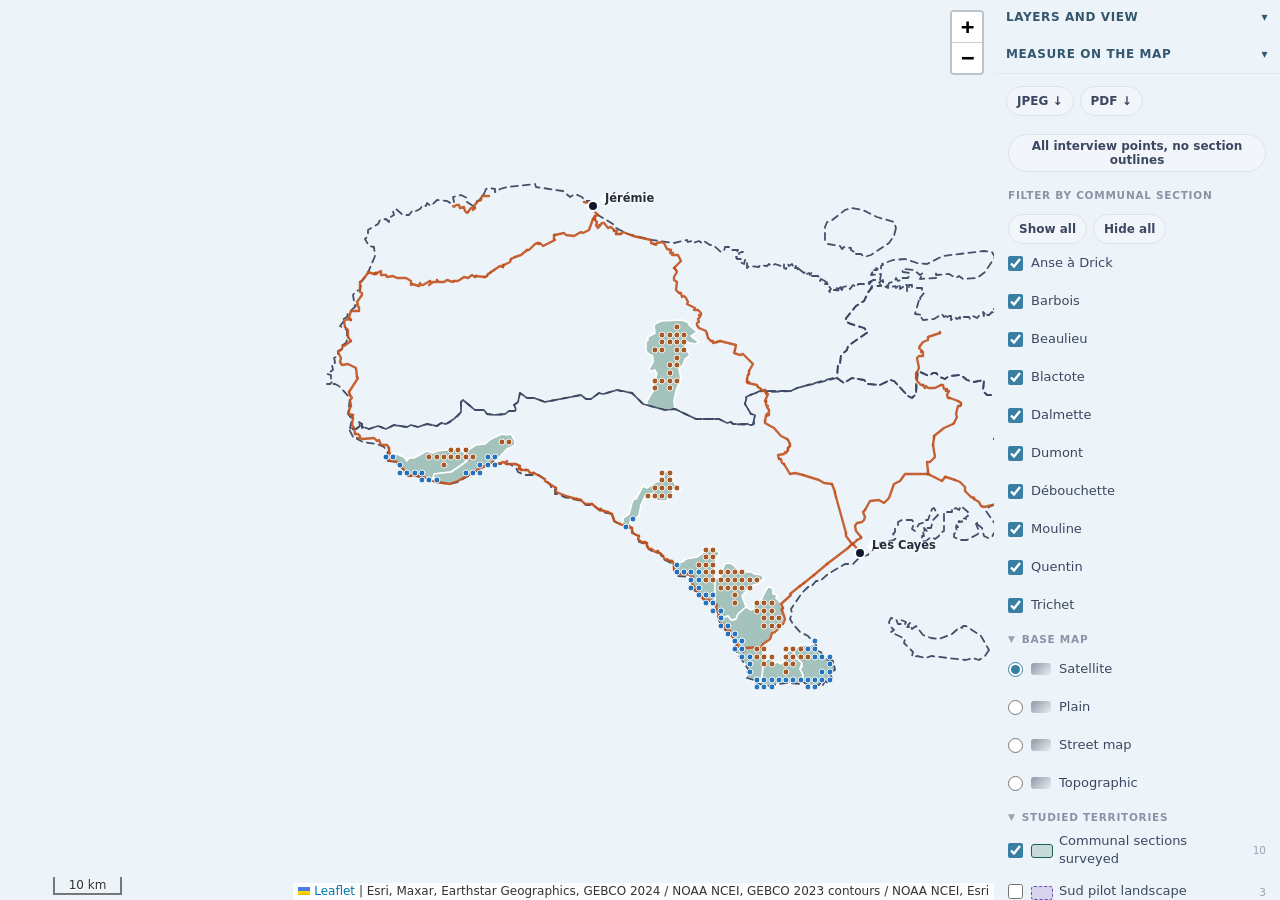
==== carte_en.html @ 43f7c143 "Page d'accueil et carte du territoire" ====
<!DOCTYPE html><html><head><meta charset="utf-8">
<style>/* required styles */

.leaflet-pane,
.leaflet-tile,
.leaflet-marker-icon,
.leaflet-marker-shadow,
.leaflet-tile-container,
.leaflet-pane > svg,
.leaflet-pane > canvas,
.leaflet-zoom-box,
.leaflet-image-layer,
.leaflet-layer {
	position: absolute;
	left: 0;
	top: 0;
	}
.leaflet-container {
	overflow: hidden;
	}
.leaflet-tile,
.leaflet-marker-icon,
.leaflet-marker-shadow {
	-webkit-user-select: none;
	   -moz-user-select: none;
	        user-select: none;
	  -webkit-user-drag: none;
	}
/* Prevents IE11 from highlighting tiles in blue */
.leaflet-tile::selection {
	background: transparent;
}
/* Safari renders non-retina tile on retina better with this, but Chrome is worse */
.leaflet-safari .leaflet-tile {
	image-rendering: -webkit-optimize-contrast;
	}
/* hack that prevents hw layers "stretching" when loading new tiles */
.leaflet-safari .leaflet-tile-container {
	width: 1600px;
	height: 1600px;
	-webkit-transform-origin: 0 0;
	}
.leaflet-marker-icon,
.leaflet-marker-shadow {
	display: block;
	}
/* .leaflet-container svg: reset svg max-width decleration shipped in Joomla! (joomla.org) 3.x */
/* .leaflet-container img: map is broken in FF if you have max-width: 100% on tiles */
.leaflet-container .leaflet-overlay-pane svg {
	max-width: none !important;
	max-height: none !important;
	}
.leaflet-container .leaflet-marker-pane img,
.leaflet-container .leaflet-shadow-pane img,
.leaflet-container .leaflet-tile-pane img,
.leaflet-container img.leaflet-image-layer,
.leaflet-container .leaflet-tile {
	max-width: none !important;
	max-height: none !important;
	width: auto;
	padding: 0;
	}

.leaflet-container img.leaflet-tile {
	/* See: https://bugs.chromium.org/p/chromium/issues/detail?id=600120 */
	mix-blend-mode: plus-lighter;
}

.leaflet-container.leaflet-touch-zoom {
	-ms-touch-action: pan-x pan-y;
	touch-action: pan-x pan-y;
	}
.leaflet-container.leaflet-touch-drag {
	-ms-touch-action: pinch-zoom;
	/* Fallback for FF which doesn't support pinch-zoom */
	touch-action: none;
	touch-action: pinch-zoom;
}
.leaflet-container.leaflet-touch-drag.leaflet-touch-zoom {
	-ms-touch-action: none;
	touch-action: none;
}
.leaflet-container {
	-webkit-tap-highlight-color: transparent;
}
.leaflet-container a {
	-webkit-tap-highlight-color: rgba(51, 181, 229, 0.4);
}
.leaflet-tile {
	filter: inherit;
	visibility: hidden;
	}
.leaflet-tile-loaded {
	visibility: inherit;
	}
.leaflet-zoom-box {
	width: 0;
	height: 0;
	-moz-box-sizing: border-box;
	     box-sizing: border-box;
	z-index: 800;
	}
/* workaround for https://bugzilla.mozilla.org/show_bug.cgi?id=888319 */
.leaflet-overlay-pane svg {
	-moz-user-select: none;
	}

.leaflet-pane         { z-index: 400; }

.leaflet-tile-pane    { z-index: 200; }
.leaflet-overlay-pane { z-index: 400; }
.leaflet-shadow-pane  { z-index: 500; }
.leaflet-marker-pane  { z-index: 600; }
.leaflet-tooltip-pane   { z-index: 650; }
.leaflet-popup-pane   { z-index: 700; }

.leaflet-map-pane canvas { z-index: 100; }
.leaflet-map-pane svg    { z-index: 200; }

.leaflet-vml-shape {
	width: 1px;
	height: 1px;
	}
.lvml {
	behavior: url(#default#VML);
	display: inline-block;
	position: absolute;
	}


/* control positioning */

.leaflet-control {
	position: relative;
	z-index: 800;
	pointer-events: visiblePainted; /* IE 9-10 doesn't have auto */
	pointer-events: auto;
	}
.leaflet-top,
.leaflet-bottom {
	position: absolute;
	z-index: 1000;
	pointer-events: none;
	}
.leaflet-top {
	top: 0;
	}
.leaflet-right {
	right: 0;
	}
.leaflet-bottom {
	bottom: 0;
	}
.leaflet-left {
	left: 0;
	}
.leaflet-control {
	float: left;
	clear: both;
	}
.leaflet-right .leaflet-control {
	float: right;
	}
.leaflet-top .leaflet-control {
	margin-top: 10px;
	}
.leaflet-bottom .leaflet-control {
	margin-bottom: 10px;
	}
.leaflet-left .leaflet-control {
	margin-left: 10px;
	}
.leaflet-right .leaflet-control {
	margin-right: 10px;
	}


/* zoom and fade animations */

.leaflet-fade-anim .leaflet-popup {
	opacity: 0;
	-webkit-transition: opacity 0.2s linear;
	   -moz-transition: opacity 0.2s linear;
	        transition: opacity 0.2s linear;
	}
.leaflet-fade-anim .leaflet-map-pane .leaflet-popup {
	opacity: 1;
	}
.leaflet-zoom-animated {
	-webkit-transform-origin: 0 0;
	    -ms-transform-origin: 0 0;
	        transform-origin: 0 0;
	}
svg.leaflet-zoom-animated {
	will-change: transform;
}

.leaflet-zoom-anim .leaflet-zoom-animated {
	-webkit-transition: -webkit-transform 0.25s cubic-bezier(0,0,0.25,1);
	   -moz-transition:    -moz-transform 0.25s cubic-bezier(0,0,0.25,1);
	        transition:         transform 0.25s cubic-bezier(0,0,0.25,1);
	}
.leaflet-zoom-anim .leaflet-tile,
.leaflet-pan-anim .leaflet-tile {
	-webkit-transition: none;
	   -moz-transition: none;
	        transition: none;
	}

.leaflet-zoom-anim .leaflet-zoom-hide {
	visibility: hidden;
	}


/* cursors */

.leaflet-interactive {
	cursor: pointer;
	}
.leaflet-grab {
	cursor: -webkit-grab;
	cursor:    -moz-grab;
	cursor:         grab;
	}
.leaflet-crosshair,
.leaflet-crosshair .leaflet-interactive {
	cursor: crosshair;
	}
.leaflet-popup-pane,
.leaflet-control {
	cursor: auto;
	}
.leaflet-dragging .leaflet-grab,
.leaflet-dragging .leaflet-grab .leaflet-interactive,
.leaflet-dragging .leaflet-marker-draggable {
	cursor: move;
	cursor: -webkit-grabbing;
	cursor:    -moz-grabbing;
	cursor:         grabbing;
	}

/* marker & overlays interactivity */
.leaflet-marker-icon,
.leaflet-marker-shadow,
.leaflet-image-layer,
.leaflet-pane > svg path,
.leaflet-tile-container {
	pointer-events: none;
	}

.leaflet-marker-icon.leaflet-interactive,
.leaflet-image-layer.leaflet-interactive,
.leaflet-pane > svg path.leaflet-interactive,
svg.leaflet-image-layer.leaflet-interactive path {
	pointer-events: visiblePainted; /* IE 9-10 doesn't have auto */
	pointer-events: auto;
	}

/* visual tweaks */

.leaflet-container {
	background: #ddd;
	outline-offset: 1px;
	}
.leaflet-container a {
	color: #0078A8;
	}
.leaflet-zoom-box {
	border: 2px dotted #38f;
	background: rgba(255,255,255,0.5);
	}


/* general typography */
.leaflet-container {
	font-family: "Helvetica Neue", Arial, Helvetica, sans-serif;
	font-size: 12px;
	font-size: 0.75rem;
	line-height: 1.5;
	}


/* general toolbar styles */

.leaflet-bar {
	box-shadow: 0 1px 5px rgba(0,0,0,0.65);
	border-radius: 4px;
	}
.leaflet-bar a {
	background-color: #fff;
	border-bottom: 1px solid #ccc;
	width: 26px;
	height: 26px;
	line-height: 26px;
	display: block;
	text-align: center;
	text-decoration: none;
	color: black;
	}
.leaflet-bar a,
.leaflet-control-layers-toggle {
	background-position: 50% 50%;
	background-repeat: no-repeat;
	display: block;
	}
.leaflet-bar a:hover,
.leaflet-bar a:focus {
	background-color: #f4f4f4;
	}
.leaflet-bar a:first-child {
	border-top-left-radius: 4px;
	border-top-right-radius: 4px;
	}
.leaflet-bar a:last-child {
	border-bottom-left-radius: 4px;
	border-bottom-right-radius: 4px;
	border-bottom: none;
	}
.leaflet-bar a.leaflet-disabled {
	cursor: default;
	background-color: #f4f4f4;
	color: #bbb;
	}

.leaflet-touch .leaflet-bar a {
	width: 30px;
	height: 30px;
	line-height: 30px;
	}
.leaflet-touch .leaflet-bar a:first-child {
	border-top-left-radius: 2px;
	border-top-right-radius: 2px;
	}
.leaflet-touch .leaflet-bar a:last-child {
	border-bottom-left-radius: 2px;
	border-bottom-right-radius: 2px;
	}

/* zoom control */

.leaflet-control-zoom-in,
.leaflet-control-zoom-out {
	font: bold 18px 'Lucida Console', Monaco, monospace;
	text-indent: 1px;
	}

.leaflet-touch .leaflet-control-zoom-in, .leaflet-touch .leaflet-control-zoom-out  {
	font-size: 22px;
	}


/* layers control */

.leaflet-control-layers {
	box-shadow: 0 1px 5px rgba(0,0,0,0.4);
	background: #fff;
	border-radius: 5px;
	}
.leaflet-control-layers-toggle {
	background-image: url(images/layers.png);
	width: 36px;
	height: 36px;
	}
.leaflet-retina .leaflet-control-layers-toggle {
	background-image: url(images/layers-2x.png);
	background-size: 26px 26px;
	}
.leaflet-touch .leaflet-control-layers-toggle {
	width: 44px;
	height: 44px;
	}
.leaflet-control-layers .leaflet-control-layers-list,
.leaflet-control-layers-expanded .leaflet-control-layers-toggle {
	display: none;
	}
.leaflet-control-layers-expanded .leaflet-control-layers-list {
	display: block;
	position: relative;
	}
.leaflet-control-layers-expanded {
	padding: 6px 10px 6px 6px;
	color: #333;
	background: #fff;
	}
.leaflet-control-layers-scrollbar {
	overflow-y: scroll;
	overflow-x: hidden;
	padding-right: 5px;
	}
.leaflet-control-layers-selector {
	margin-top: 2px;
	position: relative;
	top: 1px;
	}
.leaflet-control-layers label {
	display: block;
	font-size: 13px;
	font-size: 1.08333em;
	}
.leaflet-control-layers-separator {
	height: 0;
	border-top: 1px solid #ddd;
	margin: 5px -10px 5px -6px;
	}

/* Default icon URLs */
.leaflet-default-icon-path { /* used only in path-guessing heuristic, see L.Icon.Default */
	background-image: url(images/marker-icon.png);
	}


/* attribution and scale controls */

.leaflet-container .leaflet-control-attribution {
	background: #fff;
	background: rgba(255, 255, 255, 0.8);
	margin: 0;
	}
.leaflet-control-attribution,
.leaflet-control-scale-line {
	padding: 0 5px;
	color: #333;
	line-height: 1.4;
	}
.leaflet-control-attribution a {
	text-decoration: none;
	}
.leaflet-control-attribution a:hover,
.leaflet-control-attribution a:focus {
	text-decoration: underline;
	}
.leaflet-attribution-flag {
	display: inline !important;
	vertical-align: baseline !important;
	width: 1em;
	height: 0.6669em;
	}
.leaflet-left .leaflet-control-scale {
	margin-left: 5px;
	}
.leaflet-bottom .leaflet-control-scale {
	margin-bottom: 5px;
	}
.leaflet-control-scale-line {
	border: 2px solid #777;
	border-top: none;
	line-height: 1.1;
	padding: 2px 5px 1px;
	white-space: nowrap;
	-moz-box-sizing: border-box;
	     box-sizing: border-box;
	background: rgba(255, 255, 255, 0.8);
	text-shadow: 1px 1px #fff;
	}
.leaflet-control-scale-line:not(:first-child) {
	border-top: 2px solid #777;
	border-bottom: none;
	margin-top: -2px;
	}
.leaflet-control-scale-line:not(:first-child):not(:last-child) {
	border-bottom: 2px solid #777;
	}

.leaflet-touch .leaflet-control-attribution,
.leaflet-touch .leaflet-control-layers,
.leaflet-touch .leaflet-bar {
	box-shadow: none;
	}
.leaflet-touch .leaflet-control-layers,
.leaflet-touch .leaflet-bar {
	border: 2px solid rgba(0,0,0,0.2);
	background-clip: padding-box;
	}


/* popup */

.leaflet-popup {
	position: absolute;
	text-align: center;
	margin-bottom: 20px;
	}
.leaflet-popup-content-wrapper {
	padding: 1px;
	text-align: left;
	border-radius: 12px;
	}
.leaflet-popup-content {
	margin: 13px 24px 13px 20px;
	line-height: 1.3;
	font-size: 13px;
	font-size: 1.08333em;
	min-height: 1px;
	}
.leaflet-popup-content p {
	margin: 17px 0;
	margin: 1.3em 0;
	}
.leaflet-popup-tip-container {
	width: 40px;
	height: 20px;
	position: absolute;
	left: 50%;
	margin-top: -1px;
	margin-left: -20px;
	overflow: hidden;
	pointer-events: none;
	}
.leaflet-popup-tip {
	width: 17px;
	height: 17px;
	padding: 1px;

	margin: -10px auto 0;
	pointer-events: auto;

	-webkit-transform: rotate(45deg);
	   -moz-transform: rotate(45deg);
	    -ms-transform: rotate(45deg);
	        transform: rotate(45deg);
	}
.leaflet-popup-content-wrapper,
.leaflet-popup-tip {
	background: white;
	color: #333;
	box-shadow: 0 3px 14px rgba(0,0,0,0.4);
	}
.leaflet-container a.leaflet-popup-close-button {
	position: absolute;
	top: 0;
	right: 0;
	border: none;
	text-align: center;
	width: 24px;
	height: 24px;
	font: 16px/24px Tahoma, Verdana, sans-serif;
	color: #757575;
	text-decoration: none;
	background: transparent;
	}
.leaflet-container a.leaflet-popup-close-button:hover,
.leaflet-container a.leaflet-popup-close-button:focus {
	color: #585858;
	}
.leaflet-popup-scrolled {
	overflow: auto;
	}

.leaflet-oldie .leaflet-popup-content-wrapper {
	-ms-zoom: 1;
	}
.leaflet-oldie .leaflet-popup-tip {
	width: 24px;
	margin: 0 auto;

	-ms-filter: "progid:DXImageTransform.Microsoft.Matrix(M11=0.70710678, M12=0.70710678, M21=-0.70710678, M22=0.70710678)";
	filter: progid:DXImageTransform.Microsoft.Matrix(M11=0.70710678, M12=0.70710678, M21=-0.70710678, M22=0.70710678);
	}

.leaflet-oldie .leaflet-control-zoom,
.leaflet-oldie .leaflet-control-layers,
.leaflet-oldie .leaflet-popup-content-wrapper,
.leaflet-oldie .leaflet-popup-tip {
	border: 1px solid #999;
	}


/* div icon */

.leaflet-div-icon {
	background: #fff;
	border: 1px solid #666;
	}


/* Tooltip */
/* Base styles for the element that has a tooltip */
.leaflet-tooltip {
	position: absolute;
	padding: 6px;
	background-color: #fff;
	border: 1px solid #fff;
	border-radius: 3px;
	color: #222;
	white-space: nowrap;
	-webkit-user-select: none;
	-moz-user-select: none;
	-ms-user-select: none;
	user-select: none;
	pointer-events: none;
	box-shadow: 0 1px 3px rgba(0,0,0,0.4);
	}
.leaflet-tooltip.leaflet-interactive {
	cursor: pointer;
	pointer-events: auto;
	}
.leaflet-tooltip-top:before,
.leaflet-tooltip-bottom:before,
.leaflet-tooltip-left:before,
.leaflet-tooltip-right:before {
	position: absolute;
	pointer-events: none;
	border: 6px solid transparent;
	background: transparent;
	content: "";
	}

/* Directions */

.leaflet-tooltip-bottom {
	margin-top: 6px;
}
.leaflet-tooltip-top {
	margin-top: -6px;
}
.leaflet-tooltip-bottom:before,
.leaflet-tooltip-top:before {
	left: 50%;
	margin-left: -6px;
	}
.leaflet-tooltip-top:before {
	bottom: 0;
	margin-bottom: -12px;
	border-top-color: #fff;
	}
.leaflet-tooltip-bottom:before {
	top: 0;
	margin-top: -12px;
	margin-left: -6px;
	border-bottom-color: #fff;
	}
.leaflet-tooltip-left {
	margin-left: -6px;
}
.leaflet-tooltip-right {
	margin-left: 6px;
}
.leaflet-tooltip-left:before,
.leaflet-tooltip-right:before {
	top: 50%;
	margin-top: -6px;
	}
.leaflet-tooltip-left:before {
	right: 0;
	margin-right: -12px;
	border-left-color: #fff;
	}
.leaflet-tooltip-right:before {
	left: 0;
	margin-left: -12px;
	border-right-color: #fff;
	}

/* Printing */

@media print {
	/* Prevent printers from removing background-images of controls. */
	.leaflet-control {
		-webkit-print-color-adjust: exact;
		print-color-adjust: exact;
		}
	}
</style>
<script>/* @preserve
 * Leaflet 1.9.4, a JS library for interactive maps. https://leafletjs.com
 * (c) 2010-2023 Vladimir Agafonkin, (c) 2010-2011 CloudMade
 */
!function(t,e){"object"==typeof exports&&"undefined"!=typeof module?e(exports):"function"==typeof define&&define.amd?define(["exports"],e):e((t="undefined"!=typeof globalThis?globalThis:t||self).leaflet={})}(this,function(t){"use strict";function l(t){for(var e,i,n=1,o=arguments.length;n<o;n++)for(e in i=arguments[n])t[e]=i[e];return t}var R=Object.create||function(t){return N.prototype=t,new N};function N(){}function a(t,e){var i,n=Array.prototype.slice;return t.bind?t.bind.apply(t,n.call(arguments,1)):(i=n.call(arguments,2),function(){return t.apply(e,i.length?i.concat(n.call(arguments)):arguments)})}var D=0;function h(t){return"_leaflet_id"in t||(t._leaflet_id=++D),t._leaflet_id}function j(t,e,i){var n,o,s=function(){n=!1,o&&(r.apply(i,o),o=!1)},r=function(){n?o=arguments:(t.apply(i,arguments),setTimeout(s,e),n=!0)};return r}function H(t,e,i){var n=e[1],e=e[0],o=n-e;return t===n&&i?t:((t-e)%o+o)%o+e}function u(){return!1}function i(t,e){return!1===e?t:(e=Math.pow(10,void 0===e?6:e),Math.round(t*e)/e)}function W(t){return t.trim?t.trim():t.replace(/^\s+|\s+$/g,"")}function F(t){return W(t).split(/\s+/)}function c(t,e){for(var i in Object.prototype.hasOwnProperty.call(t,"options")||(t.options=t.options?R(t.options):{}),e)t.options[i]=e[i];return t.options}function U(t,e,i){var n,o=[];for(n in t)o.push(encodeURIComponent(i?n.toUpperCase():n)+"="+encodeURIComponent(t[n]));return(e&&-1!==e.indexOf("?")?"&":"?")+o.join("&")}var V=/\{ *([\w_ -]+) *\}/g;function q(t,i){return t.replace(V,function(t,e){e=i[e];if(void 0===e)throw new Error("No value provided for variable "+t);return e="function"==typeof e?e(i):e})}var d=Array.isArray||function(t){return"[object Array]"===Object.prototype.toString.call(t)};function G(t,e){for(var i=0;i<t.length;i++)if(t[i]===e)return i;return-1}var K="[data-uri]";function Y(t){return window["webkit"+t]||window["moz"+t]||window["ms"+t]}var X=0;function J(t){var e=+new Date,i=Math.max(0,16-(e-X));return X=e+i,window.setTimeout(t,i)}var $=window.requestAnimationFrame||Y("RequestAnimationFrame")||J,Q=window.cancelAnimationFrame||Y("CancelAnimationFrame")||Y("CancelRequestAnimationFrame")||function(t){window.clearTimeout(t)};function x(t,e,i){if(!i||$!==J)return $.call(window,a(t,e));t.call(e)}function r(t){t&&Q.call(window,t)}var tt={__proto__:null,extend:l,create:R,bind:a,get lastId(){return D},stamp:h,throttle:j,wrapNum:H,falseFn:u,formatNum:i,trim:W,splitWords:F,setOptions:c,getParamString:U,template:q,isArray:d,indexOf:G,emptyImageUrl:K,requestFn:$,cancelFn:Q,requestAnimFrame:x,cancelAnimFrame:r};function et(){}et.extend=function(t){function e(){c(this),this.initialize&&this.initialize.apply(this,arguments),this.callInitHooks()}var i,n=e.__super__=this.prototype,o=R(n);for(i in(o.constructor=e).prototype=o,this)Object.prototype.hasOwnProperty.call(this,i)&&"prototype"!==i&&"__super__"!==i&&(e[i]=this[i]);if(t.statics&&l(e,t.statics),t.includes){var s=t.includes;if("undefined"!=typeof L&&L&&L.Mixin){s=d(s)?s:[s];for(var r=0;r<s.length;r++)s[r]===L.Mixin.Events&&console.warn("Deprecated include of L.Mixin.Events: this property will be removed in future releases, please inherit from L.Evented instead.",(new Error).stack)}l.apply(null,[o].concat(t.includes))}return l(o,t),delete o.statics,delete o.includes,o.options&&(o.options=n.options?R(n.options):{},l(o.options,t.options)),o._initHooks=[],o.callInitHooks=function(){if(!this._initHooksCalled){n.callInitHooks&&n.callInitHooks.call(this),this._initHooksCalled=!0;for(var t=0,e=o._initHooks.length;t<e;t++)o._initHooks[t].call(this)}},e},et.include=function(t){var e=this.prototype.options;return l(this.prototype,t),t.options&&(this.prototype.options=e,this.mergeOptions(t.options)),this},et.mergeOptions=function(t){return l(this.prototype.options,t),this},et.addInitHook=function(t){var e=Array.prototype.slice.call(arguments,1),i="function"==typeof t?t:function(){this[t].apply(this,e)};return this.prototype._initHooks=this.prototype._initHooks||[],this.prototype._initHooks.push(i),this};var e={on:function(t,e,i){if("object"==typeof t)for(var n in t)this._on(n,t[n],e);else for(var o=0,s=(t=F(t)).length;o<s;o++)this._on(t[o],e,i);return this},off:function(t,e,i){if(arguments.length)if("object"==typeof t)for(var n in t)this._off(n,t[n],e);else{t=F(t);for(var o=1===arguments.length,s=0,r=t.length;s<r;s++)o?this._off(t[s]):this._off(t[s],e,i)}else delete this._events;return this},_on:function(t,e,i,n){"function"!=typeof e?console.warn("wrong listener type: "+typeof e):!1===this._listens(t,e,i)&&(e={fn:e,ctx:i=i===this?void 0:i},n&&(e.once=!0),this._events=this._events||{},this._events[t]=this._events[t]||[],this._events[t].push(e))},_off:function(t,e,i){var n,o,s;if(this._events&&(n=this._events[t]))if(1===arguments.length){if(this._firingCount)for(o=0,s=n.length;o<s;o++)n[o].fn=u;delete this._events[t]}else"function"!=typeof e?console.warn("wrong listener type: "+typeof e):!1!==(e=this._listens(t,e,i))&&(i=n[e],this._firingCount&&(i.fn=u,this._events[t]=n=n.slice()),n.splice(e,1))},fire:function(t,e,i){if(this.listens(t,i)){var n=l({},e,{type:t,target:this,sourceTarget:e&&e.sourceTarget||this});if(this._events){var o=this._events[t];if(o){this._firingCount=this._firingCount+1||1;for(var s=0,r=o.length;s<r;s++){var a=o[s],h=a.fn;a.once&&this.off(t,h,a.ctx),h.call(a.ctx||this,n)}this._firingCount--}}i&&this._propagateEvent(n)}return this},listens:function(t,e,i,n){"string"!=typeof t&&console.warn('"string" type argument expected');var o=e,s=("function"!=typeof e&&(n=!!e,i=o=void 0),this._events&&this._events[t]);if(s&&s.length&&!1!==this._listens(t,o,i))return!0;if(n)for(var r in this._eventParents)if(this._eventParents[r].listens(t,e,i,n))return!0;return!1},_listens:function(t,e,i){if(this._events){var n=this._events[t]||[];if(!e)return!!n.length;i===this&&(i=void 0);for(var o=0,s=n.length;o<s;o++)if(n[o].fn===e&&n[o].ctx===i)return o}return!1},once:function(t,e,i){if("object"==typeof t)for(var n in t)this._on(n,t[n],e,!0);else for(var o=0,s=(t=F(t)).length;o<s;o++)this._on(t[o],e,i,!0);return this},addEventParent:function(t){return this._eventParents=this._eventParents||{},this._eventParents[h(t)]=t,this},removeEventParent:function(t){return this._eventParents&&delete this._eventParents[h(t)],this},_propagateEvent:function(t){for(var e in this._eventParents)this._eventParents[e].fire(t.type,l({layer:t.target,propagatedFrom:t.target},t),!0)}},it=(e.addEventListener=e.on,e.removeEventListener=e.clearAllEventListeners=e.off,e.addOneTimeEventListener=e.once,e.fireEvent=e.fire,e.hasEventListeners=e.listens,et.extend(e));function p(t,e,i){this.x=i?Math.round(t):t,this.y=i?Math.round(e):e}var nt=Math.trunc||function(t){return 0<t?Math.floor(t):Math.ceil(t)};function m(t,e,i){return t instanceof p?t:d(t)?new p(t[0],t[1]):null==t?t:"object"==typeof t&&"x"in t&&"y"in t?new p(t.x,t.y):new p(t,e,i)}function f(t,e){if(t)for(var i=e?[t,e]:t,n=0,o=i.length;n<o;n++)this.extend(i[n])}function _(t,e){return!t||t instanceof f?t:new f(t,e)}function s(t,e){if(t)for(var i=e?[t,e]:t,n=0,o=i.length;n<o;n++)this.extend(i[n])}function g(t,e){return t instanceof s?t:new s(t,e)}function v(t,e,i){if(isNaN(t)||isNaN(e))throw new Error("Invalid LatLng object: ("+t+", "+e+")");this.lat=+t,this.lng=+e,void 0!==i&&(this.alt=+i)}function w(t,e,i){return t instanceof v?t:d(t)&&"object"!=typeof t[0]?3===t.length?new v(t[0],t[1],t[2]):2===t.length?new v(t[0],t[1]):null:null==t?t:"object"==typeof t&&"lat"in t?new v(t.lat,"lng"in t?t.lng:t.lon,t.alt):void 0===e?null:new v(t,e,i)}p.prototype={clone:function(){return new p(this.x,this.y)},add:function(t){return this.clone()._add(m(t))},_add:function(t){return this.x+=t.x,this.y+=t.y,this},subtract:function(t){return this.clone()._subtract(m(t))},_subtract:function(t){return this.x-=t.x,this.y-=t.y,this},divideBy:function(t){return this.clone()._divideBy(t)},_divideBy:function(t){return this.x/=t,this.y/=t,this},multiplyBy:function(t){return this.clone()._multiplyBy(t)},_multiplyBy:function(t){return this.x*=t,this.y*=t,this},scaleBy:function(t){return new p(this.x*t.x,this.y*t.y)},unscaleBy:function(t){return new p(this.x/t.x,this.y/t.y)},round:function(){return this.clone()._round()},_round:function(){return this.x=Math.round(this.x),this.y=Math.round(this.y),this},floor:function(){return this.clone()._floor()},_floor:function(){return this.x=Math.floor(this.x),this.y=Math.floor(this.y),this},ceil:function(){return this.clone()._ceil()},_ceil:function(){return this.x=Math.ceil(this.x),this.y=Math.ceil(this.y),this},trunc:function(){return this.clone()._trunc()},_trunc:function(){return this.x=nt(this.x),this.y=nt(this.y),this},distanceTo:function(t){var e=(t=m(t)).x-this.x,t=t.y-this.y;return Math.sqrt(e*e+t*t)},equals:function(t){return(t=m(t)).x===this.x&&t.y===this.y},contains:function(t){return t=m(t),Math.abs(t.x)<=Math.abs(this.x)&&Math.abs(t.y)<=Math.abs(this.y)},toString:function(){return"Point("+i(this.x)+", "+i(this.y)+")"}},f.prototype={extend:function(t){var e,i;if(t){if(t instanceof p||"number"==typeof t[0]||"x"in t)e=i=m(t);else if(e=(t=_(t)).min,i=t.max,!e||!i)return this;this.min||this.max?(this.min.x=Math.min(e.x,this.min.x),this.max.x=Math.max(i.x,this.max.x),this.min.y=Math.min(e.y,this.min.y),this.max.y=Math.max(i.y,this.max.y)):(this.min=e.clone(),this.max=i.clone())}return this},getCenter:function(t){return m((this.min.x+this.max.x)/2,(this.min.y+this.max.y)/2,t)},getBottomLeft:function(){return m(this.min.x,this.max.y)},getTopRight:function(){return m(this.max.x,this.min.y)},getTopLeft:function(){return this.min},getBottomRight:function(){return this.max},getSize:function(){return this.max.subtract(this.min)},contains:function(t){var e,i;return(t=("number"==typeof t[0]||t instanceof p?m:_)(t))instanceof f?(e=t.min,i=t.max):e=i=t,e.x>=this.min.x&&i.x<=this.max.x&&e.y>=this.min.y&&i.y<=this.max.y},intersects:function(t){t=_(t);var e=this.min,i=this.max,n=t.min,t=t.max,o=t.x>=e.x&&n.x<=i.x,t=t.y>=e.y&&n.y<=i.y;return o&&t},overlaps:function(t){t=_(t);var e=this.min,i=this.max,n=t.min,t=t.max,o=t.x>e.x&&n.x<i.x,t=t.y>e.y&&n.y<i.y;return o&&t},isValid:function(){return!(!this.min||!this.max)},pad:function(t){var e=this.min,i=this.max,n=Math.abs(e.x-i.x)*t,t=Math.abs(e.y-i.y)*t;return _(m(e.x-n,e.y-t),m(i.x+n,i.y+t))},equals:function(t){return!!t&&(t=_(t),this.min.equals(t.getTopLeft())&&this.max.equals(t.getBottomRight()))}},s.prototype={extend:function(t){var e,i,n=this._southWest,o=this._northEast;if(t instanceof v)i=e=t;else{if(!(t instanceof s))return t?this.extend(w(t)||g(t)):this;if(e=t._southWest,i=t._northEast,!e||!i)return this}return n||o?(n.lat=Math.min(e.lat,n.lat),n.lng=Math.min(e.lng,n.lng),o.lat=Math.max(i.lat,o.lat),o.lng=Math.max(i.lng,o.lng)):(this._southWest=new v(e.lat,e.lng),this._northEast=new v(i.lat,i.lng)),this},pad:function(t){var e=this._southWest,i=this._northEast,n=Math.abs(e.lat-i.lat)*t,t=Math.abs(e.lng-i.lng)*t;return new s(new v(e.lat-n,e.lng-t),new v(i.lat+n,i.lng+t))},getCenter:function(){return new v((this._southWest.lat+this._northEast.lat)/2,(this._southWest.lng+this._northEast.lng)/2)},getSouthWest:function(){return this._southWest},getNorthEast:function(){return this._northEast},getNorthWest:function(){return new v(this.getNorth(),this.getWest())},getSouthEast:function(){return new v(this.getSouth(),this.getEast())},getWest:function(){return this._southWest.lng},getSouth:function(){return this._southWest.lat},getEast:function(){return this._northEast.lng},getNorth:function(){return this._northEast.lat},contains:function(t){t=("number"==typeof t[0]||t instanceof v||"lat"in t?w:g)(t);var e,i,n=this._southWest,o=this._northEast;return t instanceof s?(e=t.getSouthWest(),i=t.getNorthEast()):e=i=t,e.lat>=n.lat&&i.lat<=o.lat&&e.lng>=n.lng&&i.lng<=o.lng},intersects:function(t){t=g(t);var e=this._southWest,i=this._northEast,n=t.getSouthWest(),t=t.getNorthEast(),o=t.lat>=e.lat&&n.lat<=i.lat,t=t.lng>=e.lng&&n.lng<=i.lng;return o&&t},overlaps:function(t){t=g(t);var e=this._southWest,i=this._northEast,n=t.getSouthWest(),t=t.getNorthEast(),o=t.lat>e.lat&&n.lat<i.lat,t=t.lng>e.lng&&n.lng<i.lng;return o&&t},toBBoxString:function(){return[this.getWest(),this.getSouth(),this.getEast(),this.getNorth()].join(",")},equals:function(t,e){return!!t&&(t=g(t),this._southWest.equals(t.getSouthWest(),e)&&this._northEast.equals(t.getNorthEast(),e))},isValid:function(){return!(!this._southWest||!this._northEast)}};var ot={latLngToPoint:function(t,e){t=this.projection.project(t),e=this.scale(e);return this.transformation._transform(t,e)},pointToLatLng:function(t,e){e=this.scale(e),t=this.transformation.untransform(t,e);return this.projection.unproject(t)},project:function(t){return this.projection.project(t)},unproject:function(t){return this.projection.unproject(t)},scale:function(t){return 256*Math.pow(2,t)},zoom:function(t){return Math.log(t/256)/Math.LN2},getProjectedBounds:function(t){var e;return this.infinite?null:(e=this.projection.bounds,t=this.scale(t),new f(this.transformation.transform(e.min,t),this.transformation.transform(e.max,t)))},infinite:!(v.prototype={equals:function(t,e){return!!t&&(t=w(t),Math.max(Math.abs(this.lat-t.lat),Math.abs(this.lng-t.lng))<=(void 0===e?1e-9:e))},toString:function(t){return"LatLng("+i(this.lat,t)+", "+i(this.lng,t)+")"},distanceTo:function(t){return st.distance(this,w(t))},wrap:function(){return st.wrapLatLng(this)},toBounds:function(t){var t=180*t/40075017,e=t/Math.cos(Math.PI/180*this.lat);return g([this.lat-t,this.lng-e],[this.lat+t,this.lng+e])},clone:function(){return new v(this.lat,this.lng,this.alt)}}),wrapLatLng:function(t){var e=this.wrapLng?H(t.lng,this.wrapLng,!0):t.lng;return new v(this.wrapLat?H(t.lat,this.wrapLat,!0):t.lat,e,t.alt)},wrapLatLngBounds:function(t){var e=t.getCenter(),i=this.wrapLatLng(e),n=e.lat-i.lat,e=e.lng-i.lng;return 0==n&&0==e?t:(i=t.getSouthWest(),t=t.getNorthEast(),new s(new v(i.lat-n,i.lng-e),new v(t.lat-n,t.lng-e)))}},st=l({},ot,{wrapLng:[-180,180],R:6371e3,distance:function(t,e){var i=Math.PI/180,n=t.lat*i,o=e.lat*i,s=Math.sin((e.lat-t.lat)*i/2),e=Math.sin((e.lng-t.lng)*i/2),t=s*s+Math.cos(n)*Math.cos(o)*e*e,i=2*Math.atan2(Math.sqrt(t),Math.sqrt(1-t));return this.R*i}}),rt=6378137,rt={R:rt,MAX_LATITUDE:85.0511287798,project:function(t){var e=Math.PI/180,i=this.MAX_LATITUDE,i=Math.max(Math.min(i,t.lat),-i),i=Math.sin(i*e);return new p(this.R*t.lng*e,this.R*Math.log((1+i)/(1-i))/2)},unproject:function(t){var e=180/Math.PI;return new v((2*Math.atan(Math.exp(t.y/this.R))-Math.PI/2)*e,t.x*e/this.R)},bounds:new f([-(rt=rt*Math.PI),-rt],[rt,rt])};function at(t,e,i,n){d(t)?(this._a=t[0],this._b=t[1],this._c=t[2],this._d=t[3]):(this._a=t,this._b=e,this._c=i,this._d=n)}function ht(t,e,i,n){return new at(t,e,i,n)}at.prototype={transform:function(t,e){return this._transform(t.clone(),e)},_transform:function(t,e){return t.x=(e=e||1)*(this._a*t.x+this._b),t.y=e*(this._c*t.y+this._d),t},untransform:function(t,e){return new p((t.x/(e=e||1)-this._b)/this._a,(t.y/e-this._d)/this._c)}};var lt=l({},st,{code:"EPSG:3857",projection:rt,transformation:ht(lt=.5/(Math.PI*rt.R),.5,-lt,.5)}),ut=l({},lt,{code:"EPSG:900913"});function ct(t){return document.createElementNS("http://www.w3.org/2000/svg",t)}function dt(t,e){for(var i,n,o,s,r="",a=0,h=t.length;a<h;a++){for(i=0,n=(o=t[a]).length;i<n;i++)r+=(i?"L":"M")+(s=o[i]).x+" "+s.y;r+=e?b.svg?"z":"x":""}return r||"M0 0"}var _t=document.documentElement.style,pt="ActiveXObject"in window,mt=pt&&!document.addEventListener,n="msLaunchUri"in navigator&&!("documentMode"in document),ft=y("webkit"),gt=y("android"),vt=y("android 2")||y("android 3"),yt=parseInt(/WebKit\/([0-9]+)|$/.exec(navigator.userAgent)[1],10),yt=gt&&y("Google")&&yt<537&&!("AudioNode"in window),xt=!!window.opera,wt=!n&&y("chrome"),bt=y("gecko")&&!ft&&!xt&&!pt,Pt=!wt&&y("safari"),Lt=y("phantom"),o="OTransition"in _t,Tt=0===navigator.platform.indexOf("Win"),Mt=pt&&"transition"in _t,zt="WebKitCSSMatrix"in window&&"m11"in new window.WebKitCSSMatrix&&!vt,_t="MozPerspective"in _t,Ct=!window.L_DISABLE_3D&&(Mt||zt||_t)&&!o&&!Lt,Zt="undefined"!=typeof orientation||y("mobile"),St=Zt&&ft,Et=Zt&&zt,kt=!window.PointerEvent&&window.MSPointerEvent,Ot=!(!window.PointerEvent&&!kt),At="ontouchstart"in window||!!window.TouchEvent,Bt=!window.L_NO_TOUCH&&(At||Ot),It=Zt&&xt,Rt=Zt&&bt,Nt=1<(window.devicePixelRatio||window.screen.deviceXDPI/window.screen.logicalXDPI),Dt=function(){var t=!1;try{var e=Object.defineProperty({},"passive",{get:function(){t=!0}});window.addEventListener("testPassiveEventSupport",u,e),window.removeEventListener("testPassiveEventSupport",u,e)}catch(t){}return t}(),jt=!!document.createElement("canvas").getContext,Ht=!(!document.createElementNS||!ct("svg").createSVGRect),Wt=!!Ht&&((Wt=document.createElement("div")).innerHTML="<svg/>","http://www.w3.org/2000/svg"===(Wt.firstChild&&Wt.firstChild.namespaceURI));function y(t){return 0<=navigator.userAgent.toLowerCase().indexOf(t)}var b={ie:pt,ielt9:mt,edge:n,webkit:ft,android:gt,android23:vt,androidStock:yt,opera:xt,chrome:wt,gecko:bt,safari:Pt,phantom:Lt,opera12:o,win:Tt,ie3d:Mt,webkit3d:zt,gecko3d:_t,any3d:Ct,mobile:Zt,mobileWebkit:St,mobileWebkit3d:Et,msPointer:kt,pointer:Ot,touch:Bt,touchNative:At,mobileOpera:It,mobileGecko:Rt,retina:Nt,passiveEvents:Dt,canvas:jt,svg:Ht,vml:!Ht&&function(){try{var t=document.createElement("div"),e=(t.innerHTML='<v:shape adj="1"/>',t.firstChild);return e.style.behavior="url(#default#VML)",e&&"object"==typeof e.adj}catch(t){return!1}}(),inlineSvg:Wt,mac:0===navigator.platform.indexOf("Mac"),linux:0===navigator.platform.indexOf("Linux")},Ft=b.msPointer?"MSPointerDown":"pointerdown",Ut=b.msPointer?"MSPointerMove":"pointermove",Vt=b.msPointer?"MSPointerUp":"pointerup",qt=b.msPointer?"MSPointerCancel":"pointercancel",Gt={touchstart:Ft,touchmove:Ut,touchend:Vt,touchcancel:qt},Kt={touchstart:function(t,e){e.MSPOINTER_TYPE_TOUCH&&e.pointerType===e.MSPOINTER_TYPE_TOUCH&&O(e);ee(t,e)},touchmove:ee,touchend:ee,touchcancel:ee},Yt={},Xt=!1;function Jt(t,e,i){return"touchstart"!==e||Xt||(document.addEventListener(Ft,$t,!0),document.addEventListener(Ut,Qt,!0),document.addEventListener(Vt,te,!0),document.addEventListener(qt,te,!0),Xt=!0),Kt[e]?(i=Kt[e].bind(this,i),t.addEventListener(Gt[e],i,!1),i):(console.warn("wrong event specified:",e),u)}function $t(t){Yt[t.pointerId]=t}function Qt(t){Yt[t.pointerId]&&(Yt[t.pointerId]=t)}function te(t){delete Yt[t.pointerId]}function ee(t,e){if(e.pointerType!==(e.MSPOINTER_TYPE_MOUSE||"mouse")){for(var i in e.touches=[],Yt)e.touches.push(Yt[i]);e.changedTouches=[e],t(e)}}var ie=200;function ne(t,i){t.addEventListener("dblclick",i);var n,o=0;function e(t){var e;1!==t.detail?n=t.detail:"mouse"===t.pointerType||t.sourceCapabilities&&!t.sourceCapabilities.firesTouchEvents||((e=Ne(t)).some(function(t){return t instanceof HTMLLabelElement&&t.attributes.for})&&!e.some(function(t){return t instanceof HTMLInputElement||t instanceof HTMLSelectElement})||((e=Date.now())-o<=ie?2===++n&&i(function(t){var e,i,n={};for(i in t)e=t[i],n[i]=e&&e.bind?e.bind(t):e;return(t=n).type="dblclick",n.detail=2,n.isTrusted=!1,n._simulated=!0,n}(t)):n=1,o=e))}return t.addEventListener("click",e),{dblclick:i,simDblclick:e}}var oe,se,re,ae,he,le,ue=we(["transform","webkitTransform","OTransform","MozTransform","msTransform"]),ce=we(["webkitTransition","transition","OTransition","MozTransition","msTransition"]),de="webkitTransition"===ce||"OTransition"===ce?ce+"End":"transitionend";function _e(t){return"string"==typeof t?document.getElementById(t):t}function pe(t,e){var i=t.style[e]||t.currentStyle&&t.currentStyle[e];return"auto"===(i=i&&"auto"!==i||!document.defaultView?i:(t=document.defaultView.getComputedStyle(t,null))?t[e]:null)?null:i}function P(t,e,i){t=document.createElement(t);return t.className=e||"",i&&i.appendChild(t),t}function T(t){var e=t.parentNode;e&&e.removeChild(t)}function me(t){for(;t.firstChild;)t.removeChild(t.firstChild)}function fe(t){var e=t.parentNode;e&&e.lastChild!==t&&e.appendChild(t)}function ge(t){var e=t.parentNode;e&&e.firstChild!==t&&e.insertBefore(t,e.firstChild)}function ve(t,e){return void 0!==t.classList?t.classList.contains(e):0<(t=xe(t)).length&&new RegExp("(^|\\s)"+e+"(\\s|$)").test(t)}function M(t,e){var i;if(void 0!==t.classList)for(var n=F(e),o=0,s=n.length;o<s;o++)t.classList.add(n[o]);else ve(t,e)||ye(t,((i=xe(t))?i+" ":"")+e)}function z(t,e){void 0!==t.classList?t.classList.remove(e):ye(t,W((" "+xe(t)+" ").replace(" "+e+" "," ")))}function ye(t,e){void 0===t.className.baseVal?t.className=e:t.className.baseVal=e}function xe(t){return void 0===(t=t.correspondingElement?t.correspondingElement:t).className.baseVal?t.className:t.className.baseVal}function C(t,e){if("opacity"in t.style)t.style.opacity=e;else if("filter"in t.style){var i=!1,n="DXImageTransform.Microsoft.Alpha";try{i=t.filters.item(n)}catch(t){if(1===e)return}e=Math.round(100*e),i?(i.Enabled=100!==e,i.Opacity=e):t.style.filter+=" progid:"+n+"(opacity="+e+")"}}function we(t){for(var e=document.documentElement.style,i=0;i<t.length;i++)if(t[i]in e)return t[i];return!1}function be(t,e,i){e=e||new p(0,0);t.style[ue]=(b.ie3d?"translate("+e.x+"px,"+e.y+"px)":"translate3d("+e.x+"px,"+e.y+"px,0)")+(i?" scale("+i+")":"")}function Z(t,e){t._leaflet_pos=e,b.any3d?be(t,e):(t.style.left=e.x+"px",t.style.top=e.y+"px")}function Pe(t){return t._leaflet_pos||new p(0,0)}function Le(){S(window,"dragstart",O)}function Te(){k(window,"dragstart",O)}function Me(t){for(;-1===t.tabIndex;)t=t.parentNode;t.style&&(ze(),le=(he=t).style.outlineStyle,t.style.outlineStyle="none",S(window,"keydown",ze))}function ze(){he&&(he.style.outlineStyle=le,le=he=void 0,k(window,"keydown",ze))}function Ce(t){for(;!((t=t.parentNode).offsetWidth&&t.offsetHeight||t===document.body););return t}function Ze(t){var e=t.getBoundingClientRect();return{x:e.width/t.offsetWidth||1,y:e.height/t.offsetHeight||1,boundingClientRect:e}}ae="onselectstart"in document?(re=function(){S(window,"selectstart",O)},function(){k(window,"selectstart",O)}):(se=we(["userSelect","WebkitUserSelect","OUserSelect","MozUserSelect","msUserSelect"]),re=function(){var t;se&&(t=document.documentElement.style,oe=t[se],t[se]="none")},function(){se&&(document.documentElement.style[se]=oe,oe=void 0)});pt={__proto__:null,TRANSFORM:ue,TRANSITION:ce,TRANSITION_END:de,get:_e,getStyle:pe,create:P,remove:T,empty:me,toFront:fe,toBack:ge,hasClass:ve,addClass:M,removeClass:z,setClass:ye,getClass:xe,setOpacity:C,testProp:we,setTransform:be,setPosition:Z,getPosition:Pe,get disableTextSelection(){return re},get enableTextSelection(){return ae},disableImageDrag:Le,enableImageDrag:Te,preventOutline:Me,restoreOutline:ze,getSizedParentNode:Ce,getScale:Ze};function S(t,e,i,n){if(e&&"object"==typeof e)for(var o in e)ke(t,o,e[o],i);else for(var s=0,r=(e=F(e)).length;s<r;s++)ke(t,e[s],i,n);return this}var E="_leaflet_events";function k(t,e,i,n){if(1===arguments.length)Se(t),delete t[E];else if(e&&"object"==typeof e)for(var o in e)Oe(t,o,e[o],i);else if(e=F(e),2===arguments.length)Se(t,function(t){return-1!==G(e,t)});else for(var s=0,r=e.length;s<r;s++)Oe(t,e[s],i,n);return this}function Se(t,e){for(var i in t[E]){var n=i.split(/\d/)[0];e&&!e(n)||Oe(t,n,null,null,i)}}var Ee={mouseenter:"mouseover",mouseleave:"mouseout",wheel:!("onwheel"in window)&&"mousewheel"};function ke(e,t,i,n){var o,s,r=t+h(i)+(n?"_"+h(n):"");e[E]&&e[E][r]||(s=o=function(t){return i.call(n||e,t||window.event)},!b.touchNative&&b.pointer&&0===t.indexOf("touch")?o=Jt(e,t,o):b.touch&&"dblclick"===t?o=ne(e,o):"addEventListener"in e?"touchstart"===t||"touchmove"===t||"wheel"===t||"mousewheel"===t?e.addEventListener(Ee[t]||t,o,!!b.passiveEvents&&{passive:!1}):"mouseenter"===t||"mouseleave"===t?e.addEventListener(Ee[t],o=function(t){t=t||window.event,We(e,t)&&s(t)},!1):e.addEventListener(t,s,!1):e.attachEvent("on"+t,o),e[E]=e[E]||{},e[E][r]=o)}function Oe(t,e,i,n,o){o=o||e+h(i)+(n?"_"+h(n):"");var s,r,i=t[E]&&t[E][o];i&&(!b.touchNative&&b.pointer&&0===e.indexOf("touch")?(n=t,r=i,Gt[s=e]?n.removeEventListener(Gt[s],r,!1):console.warn("wrong event specified:",s)):b.touch&&"dblclick"===e?(n=i,(r=t).removeEventListener("dblclick",n.dblclick),r.removeEventListener("click",n.simDblclick)):"removeEventListener"in t?t.removeEventListener(Ee[e]||e,i,!1):t.detachEvent("on"+e,i),t[E][o]=null)}function Ae(t){return t.stopPropagation?t.stopPropagation():t.originalEvent?t.originalEvent._stopped=!0:t.cancelBubble=!0,this}function Be(t){return ke(t,"wheel",Ae),this}function Ie(t){return S(t,"mousedown touchstart dblclick contextmenu",Ae),t._leaflet_disable_click=!0,this}function O(t){return t.preventDefault?t.preventDefault():t.returnValue=!1,this}function Re(t){return O(t),Ae(t),this}function Ne(t){if(t.composedPath)return t.composedPath();for(var e=[],i=t.target;i;)e.push(i),i=i.parentNode;return e}function De(t,e){var i,n;return e?(n=(i=Ze(e)).boundingClientRect,new p((t.clientX-n.left)/i.x-e.clientLeft,(t.clientY-n.top)/i.y-e.clientTop)):new p(t.clientX,t.clientY)}var je=b.linux&&b.chrome?window.devicePixelRatio:b.mac?3*window.devicePixelRatio:0<window.devicePixelRatio?2*window.devicePixelRatio:1;function He(t){return b.edge?t.wheelDeltaY/2:t.deltaY&&0===t.deltaMode?-t.deltaY/je:t.deltaY&&1===t.deltaMode?20*-t.deltaY:t.deltaY&&2===t.deltaMode?60*-t.deltaY:t.deltaX||t.deltaZ?0:t.wheelDelta?(t.wheelDeltaY||t.wheelDelta)/2:t.detail&&Math.abs(t.detail)<32765?20*-t.detail:t.detail?t.detail/-32765*60:0}function We(t,e){var i=e.relatedTarget;if(!i)return!0;try{for(;i&&i!==t;)i=i.parentNode}catch(t){return!1}return i!==t}var mt={__proto__:null,on:S,off:k,stopPropagation:Ae,disableScrollPropagation:Be,disableClickPropagation:Ie,preventDefault:O,stop:Re,getPropagationPath:Ne,getMousePosition:De,getWheelDelta:He,isExternalTarget:We,addListener:S,removeListener:k},Fe=it.extend({run:function(t,e,i,n){this.stop(),this._el=t,this._inProgress=!0,this._duration=i||.25,this._easeOutPower=1/Math.max(n||.5,.2),this._startPos=Pe(t),this._offset=e.subtract(this._startPos),this._startTime=+new Date,this.fire("start"),this._animate()},stop:function(){this._inProgress&&(this._step(!0),this._complete())},_animate:function(){this._animId=x(this._animate,this),this._step()},_step:function(t){var e=+new Date-this._startTime,i=1e3*this._duration;e<i?this._runFrame(this._easeOut(e/i),t):(this._runFrame(1),this._complete())},_runFrame:function(t,e){t=this._startPos.add(this._offset.multiplyBy(t));e&&t._round(),Z(this._el,t),this.fire("step")},_complete:function(){r(this._animId),this._inProgress=!1,this.fire("end")},_easeOut:function(t){return 1-Math.pow(1-t,this._easeOutPower)}}),A=it.extend({options:{crs:lt,center:void 0,zoom:void 0,minZoom:void 0,maxZoom:void 0,layers:[],maxBounds:void 0,renderer:void 0,zoomAnimation:!0,zoomAnimationThreshold:4,fadeAnimation:!0,markerZoomAnimation:!0,transform3DLimit:8388608,zoomSnap:1,zoomDelta:1,trackResize:!0},initialize:function(t,e){e=c(this,e),this._handlers=[],this._layers={},this._zoomBoundLayers={},this._sizeChanged=!0,this._initContainer(t),this._initLayout(),this._onResize=a(this._onResize,this),this._initEvents(),e.maxBounds&&this.setMaxBounds(e.maxBounds),void 0!==e.zoom&&(this._zoom=this._limitZoom(e.zoom)),e.center&&void 0!==e.zoom&&this.setView(w(e.center),e.zoom,{reset:!0}),this.callInitHooks(),this._zoomAnimated=ce&&b.any3d&&!b.mobileOpera&&this.options.zoomAnimation,this._zoomAnimated&&(this._createAnimProxy(),S(this._proxy,de,this._catchTransitionEnd,this)),this._addLayers(this.options.layers)},setView:function(t,e,i){if((e=void 0===e?this._zoom:this._limitZoom(e),t=this._limitCenter(w(t),e,this.options.maxBounds),i=i||{},this._stop(),this._loaded&&!i.reset&&!0!==i)&&(void 0!==i.animate&&(i.zoom=l({animate:i.animate},i.zoom),i.pan=l({animate:i.animate,duration:i.duration},i.pan)),this._zoom!==e?this._tryAnimatedZoom&&this._tryAnimatedZoom(t,e,i.zoom):this._tryAnimatedPan(t,i.pan)))return clearTimeout(this._sizeTimer),this;return this._resetView(t,e,i.pan&&i.pan.noMoveStart),this},setZoom:function(t,e){return this._loaded?this.setView(this.getCenter(),t,{zoom:e}):(this._zoom=t,this)},zoomIn:function(t,e){return t=t||(b.any3d?this.options.zoomDelta:1),this.setZoom(this._zoom+t,e)},zoomOut:function(t,e){return t=t||(b.any3d?this.options.zoomDelta:1),this.setZoom(this._zoom-t,e)},setZoomAround:function(t,e,i){var n=this.getZoomScale(e),o=this.getSize().divideBy(2),t=(t instanceof p?t:this.latLngToContainerPoint(t)).subtract(o).multiplyBy(1-1/n),n=this.containerPointToLatLng(o.add(t));return this.setView(n,e,{zoom:i})},_getBoundsCenterZoom:function(t,e){e=e||{},t=t.getBounds?t.getBounds():g(t);var i=m(e.paddingTopLeft||e.padding||[0,0]),n=m(e.paddingBottomRight||e.padding||[0,0]),o=this.getBoundsZoom(t,!1,i.add(n));return(o="number"==typeof e.maxZoom?Math.min(e.maxZoom,o):o)===1/0?{center:t.getCenter(),zoom:o}:(e=n.subtract(i).divideBy(2),n=this.project(t.getSouthWest(),o),i=this.project(t.getNorthEast(),o),{center:this.unproject(n.add(i).divideBy(2).add(e),o),zoom:o})},fitBounds:function(t,e){if((t=g(t)).isValid())return t=this._getBoundsCenterZoom(t,e),this.setView(t.center,t.zoom,e);throw new Error("Bounds are not valid.")},fitWorld:function(t){return this.fitBounds([[-90,-180],[90,180]],t)},panTo:function(t,e){return this.setView(t,this._zoom,{pan:e})},panBy:function(t,e){var i;return e=e||{},(t=m(t).round()).x||t.y?(!0===e.animate||this.getSize().contains(t)?(this._panAnim||(this._panAnim=new Fe,this._panAnim.on({step:this._onPanTransitionStep,end:this._onPanTransitionEnd},this)),e.noMoveStart||this.fire("movestart"),!1!==e.animate?(M(this._mapPane,"leaflet-pan-anim"),i=this._getMapPanePos().subtract(t).round(),this._panAnim.run(this._mapPane,i,e.duration||.25,e.easeLinearity)):(this._rawPanBy(t),this.fire("move").fire("moveend"))):this._resetView(this.unproject(this.project(this.getCenter()).add(t)),this.getZoom()),this):this.fire("moveend")},flyTo:function(n,o,t){if(!1===(t=t||{}).animate||!b.any3d)return this.setView(n,o,t);this._stop();var s=this.project(this.getCenter()),r=this.project(n),e=this.getSize(),a=this._zoom,h=(n=w(n),o=void 0===o?a:o,Math.max(e.x,e.y)),i=h*this.getZoomScale(a,o),l=r.distanceTo(s)||1,u=1.42,c=u*u;function d(t){t=(i*i-h*h+(t?-1:1)*c*c*l*l)/(2*(t?i:h)*c*l),t=Math.sqrt(t*t+1)-t;return t<1e-9?-18:Math.log(t)}function _(t){return(Math.exp(t)-Math.exp(-t))/2}function p(t){return(Math.exp(t)+Math.exp(-t))/2}var m=d(0);function f(t){return h*(p(m)*(_(t=m+u*t)/p(t))-_(m))/c}var g=Date.now(),v=(d(1)-m)/u,y=t.duration?1e3*t.duration:1e3*v*.8;return this._moveStart(!0,t.noMoveStart),function t(){var e=(Date.now()-g)/y,i=(1-Math.pow(1-e,1.5))*v;e<=1?(this._flyToFrame=x(t,this),this._move(this.unproject(s.add(r.subtract(s).multiplyBy(f(i)/l)),a),this.getScaleZoom(h/(e=i,h*(p(m)/p(m+u*e))),a),{flyTo:!0})):this._move(n,o)._moveEnd(!0)}.call(this),this},flyToBounds:function(t,e){t=this._getBoundsCenterZoom(t,e);return this.flyTo(t.center,t.zoom,e)},setMaxBounds:function(t){return t=g(t),this.listens("moveend",this._panInsideMaxBounds)&&this.off("moveend",this._panInsideMaxBounds),t.isValid()?(this.options.maxBounds=t,this._loaded&&this._panInsideMaxBounds(),this.on("moveend",this._panInsideMaxBounds)):(this.options.maxBounds=null,this)},setMinZoom:function(t){var e=this.options.minZoom;return this.options.minZoom=t,this._loaded&&e!==t&&(this.fire("zoomlevelschange"),this.getZoom()<this.options.minZoom)?this.setZoom(t):this},setMaxZoom:function(t){var e=this.options.maxZoom;return this.options.maxZoom=t,this._loaded&&e!==t&&(this.fire("zoomlevelschange"),this.getZoom()>this.options.maxZoom)?this.setZoom(t):this},panInsideBounds:function(t,e){this._enforcingBounds=!0;var i=this.getCenter(),t=this._limitCenter(i,this._zoom,g(t));return i.equals(t)||this.panTo(t,e),this._enforcingBounds=!1,this},panInside:function(t,e){var i=m((e=e||{}).paddingTopLeft||e.padding||[0,0]),n=m(e.paddingBottomRight||e.padding||[0,0]),o=this.project(this.getCenter()),t=this.project(t),s=this.getPixelBounds(),i=_([s.min.add(i),s.max.subtract(n)]),s=i.getSize();return i.contains(t)||(this._enforcingBounds=!0,n=t.subtract(i.getCenter()),i=i.extend(t).getSize().subtract(s),o.x+=n.x<0?-i.x:i.x,o.y+=n.y<0?-i.y:i.y,this.panTo(this.unproject(o),e),this._enforcingBounds=!1),this},invalidateSize:function(t){if(!this._loaded)return this;t=l({animate:!1,pan:!0},!0===t?{animate:!0}:t);var e=this.getSize(),i=(this._sizeChanged=!0,this._lastCenter=null,this.getSize()),n=e.divideBy(2).round(),o=i.divideBy(2).round(),n=n.subtract(o);return n.x||n.y?(t.animate&&t.pan?this.panBy(n):(t.pan&&this._rawPanBy(n),this.fire("move"),t.debounceMoveend?(clearTimeout(this._sizeTimer),this._sizeTimer=setTimeout(a(this.fire,this,"moveend"),200)):this.fire("moveend")),this.fire("resize",{oldSize:e,newSize:i})):this},stop:function(){return this.setZoom(this._limitZoom(this._zoom)),this.options.zoomSnap||this.fire("viewreset"),this._stop()},locate:function(t){var e,i;return t=this._locateOptions=l({timeout:1e4,watch:!1},t),"geolocation"in navigator?(e=a(this._handleGeolocationResponse,this),i=a(this._handleGeolocationError,this),t.watch?this._locationWatchId=navigator.geolocation.watchPosition(e,i,t):navigator.geolocation.getCurrentPosition(e,i,t)):this._handleGeolocationError({code:0,message:"Geolocation not supported."}),this},stopLocate:function(){return navigator.geolocation&&navigator.geolocation.clearWatch&&navigator.geolocation.clearWatch(this._locationWatchId),this._locateOptions&&(this._locateOptions.setView=!1),this},_handleGeolocationError:function(t){var e;this._container._leaflet_id&&(e=t.code,t=t.message||(1===e?"permission denied":2===e?"position unavailable":"timeout"),this._locateOptions.setView&&!this._loaded&&this.fitWorld(),this.fire("locationerror",{code:e,message:"Geolocation error: "+t+"."}))},_handleGeolocationResponse:function(t){if(this._container._leaflet_id){var e,i,n=new v(t.coords.latitude,t.coords.longitude),o=n.toBounds(2*t.coords.accuracy),s=this._locateOptions,r=(s.setView&&(e=this.getBoundsZoom(o),this.setView(n,s.maxZoom?Math.min(e,s.maxZoom):e)),{latlng:n,bounds:o,timestamp:t.timestamp});for(i in t.coords)"number"==typeof t.coords[i]&&(r[i]=t.coords[i]);this.fire("locationfound",r)}},addHandler:function(t,e){return e&&(e=this[t]=new e(this),this._handlers.push(e),this.options[t]&&e.enable()),this},remove:function(){if(this._initEvents(!0),this.options.maxBounds&&this.off("moveend",this._panInsideMaxBounds),this._containerId!==this._container._leaflet_id)throw new Error("Map container is being reused by another instance");try{delete this._container._leaflet_id,delete this._containerId}catch(t){this._container._leaflet_id=void 0,this._containerId=void 0}for(var t in void 0!==this._locationWatchId&&this.stopLocate(),this._stop(),T(this._mapPane),this._clearControlPos&&this._clearControlPos(),this._resizeRequest&&(r(this._resizeRequest),this._resizeRequest=null),this._clearHandlers(),this._loaded&&this.fire("unload"),this._layers)this._layers[t].remove();for(t in this._panes)T(this._panes[t]);return this._layers=[],this._panes=[],delete this._mapPane,delete this._renderer,this},createPane:function(t,e){e=P("div","leaflet-pane"+(t?" leaflet-"+t.replace("Pane","")+"-pane":""),e||this._mapPane);return t&&(this._panes[t]=e),e},getCenter:function(){return this._checkIfLoaded(),this._lastCenter&&!this._moved()?this._lastCenter.clone():this.layerPointToLatLng(this._getCenterLayerPoint())},getZoom:function(){return this._zoom},getBounds:function(){var t=this.getPixelBounds();return new s(this.unproject(t.getBottomLeft()),this.unproject(t.getTopRight()))},getMinZoom:function(){return void 0===this.options.minZoom?this._layersMinZoom||0:this.options.minZoom},getMaxZoom:function(){return void 0===this.options.maxZoom?void 0===this._layersMaxZoom?1/0:this._layersMaxZoom:this.options.maxZoom},getBoundsZoom:function(t,e,i){t=g(t),i=m(i||[0,0]);var n=this.getZoom()||0,o=this.getMinZoom(),s=this.getMaxZoom(),r=t.getNorthWest(),t=t.getSouthEast(),i=this.getSize().subtract(i),t=_(this.project(t,n),this.project(r,n)).getSize(),r=b.any3d?this.options.zoomSnap:1,a=i.x/t.x,i=i.y/t.y,t=e?Math.max(a,i):Math.min(a,i),n=this.getScaleZoom(t,n);return r&&(n=Math.round(n/(r/100))*(r/100),n=e?Math.ceil(n/r)*r:Math.floor(n/r)*r),Math.max(o,Math.min(s,n))},getSize:function(){return this._size&&!this._sizeChanged||(this._size=new p(this._container.clientWidth||0,this._container.clientHeight||0),this._sizeChanged=!1),this._size.clone()},getPixelBounds:function(t,e){t=this._getTopLeftPoint(t,e);return new f(t,t.add(this.getSize()))},getPixelOrigin:function(){return this._checkIfLoaded(),this._pixelOrigin},getPixelWorldBounds:function(t){return this.options.crs.getProjectedBounds(void 0===t?this.getZoom():t)},getPane:function(t){return"string"==typeof t?this._panes[t]:t},getPanes:function(){return this._panes},getContainer:function(){return this._container},getZoomScale:function(t,e){var i=this.options.crs;return e=void 0===e?this._zoom:e,i.scale(t)/i.scale(e)},getScaleZoom:function(t,e){var i=this.options.crs,t=(e=void 0===e?this._zoom:e,i.zoom(t*i.scale(e)));return isNaN(t)?1/0:t},project:function(t,e){return e=void 0===e?this._zoom:e,this.options.crs.latLngToPoint(w(t),e)},unproject:function(t,e){return e=void 0===e?this._zoom:e,this.options.crs.pointToLatLng(m(t),e)},layerPointToLatLng:function(t){t=m(t).add(this.getPixelOrigin());return this.unproject(t)},latLngToLayerPoint:function(t){return this.project(w(t))._round()._subtract(this.getPixelOrigin())},wrapLatLng:function(t){return this.options.crs.wrapLatLng(w(t))},wrapLatLngBounds:function(t){return this.options.crs.wrapLatLngBounds(g(t))},distance:function(t,e){return this.options.crs.distance(w(t),w(e))},containerPointToLayerPoint:function(t){return m(t).subtract(this._getMapPanePos())},layerPointToContainerPoint:function(t){return m(t).add(this._getMapPanePos())},containerPointToLatLng:function(t){t=this.containerPointToLayerPoint(m(t));return this.layerPointToLatLng(t)},latLngToContainerPoint:function(t){return this.layerPointToContainerPoint(this.latLngToLayerPoint(w(t)))},mouseEventToContainerPoint:function(t){return De(t,this._container)},mouseEventToLayerPoint:function(t){return this.containerPointToLayerPoint(this.mouseEventToContainerPoint(t))},mouseEventToLatLng:function(t){return this.layerPointToLatLng(this.mouseEventToLayerPoint(t))},_initContainer:function(t){t=this._container=_e(t);if(!t)throw new Error("Map container not found.");if(t._leaflet_id)throw new Error("Map container is already initialized.");S(t,"scroll",this._onScroll,this),this._containerId=h(t)},_initLayout:function(){var t=this._container,e=(this._fadeAnimated=this.options.fadeAnimation&&b.any3d,M(t,"leaflet-container"+(b.touch?" leaflet-touch":"")+(b.retina?" leaflet-retina":"")+(b.ielt9?" leaflet-oldie":"")+(b.safari?" leaflet-safari":"")+(this._fadeAnimated?" leaflet-fade-anim":"")),pe(t,"position"));"absolute"!==e&&"relative"!==e&&"fixed"!==e&&"sticky"!==e&&(t.style.position="relative"),this._initPanes(),this._initControlPos&&this._initControlPos()},_initPanes:function(){var t=this._panes={};this._paneRenderers={},this._mapPane=this.createPane("mapPane",this._container),Z(this._mapPane,new p(0,0)),this.createPane("tilePane"),this.createPane("overlayPane"),this.createPane("shadowPane"),this.createPane("markerPane"),this.createPane("tooltipPane"),this.createPane("popupPane"),this.options.markerZoomAnimation||(M(t.markerPane,"leaflet-zoom-hide"),M(t.shadowPane,"leaflet-zoom-hide"))},_resetView:function(t,e,i){Z(this._mapPane,new p(0,0));var n=!this._loaded,o=(this._loaded=!0,e=this._limitZoom(e),this.fire("viewprereset"),this._zoom!==e);this._moveStart(o,i)._move(t,e)._moveEnd(o),this.fire("viewreset"),n&&this.fire("load")},_moveStart:function(t,e){return t&&this.fire("zoomstart"),e||this.fire("movestart"),this},_move:function(t,e,i,n){void 0===e&&(e=this._zoom);var o=this._zoom!==e;return this._zoom=e,this._lastCenter=t,this._pixelOrigin=this._getNewPixelOrigin(t),n?i&&i.pinch&&this.fire("zoom",i):((o||i&&i.pinch)&&this.fire("zoom",i),this.fire("move",i)),this},_moveEnd:function(t){return t&&this.fire("zoomend"),this.fire("moveend")},_stop:function(){return r(this._flyToFrame),this._panAnim&&this._panAnim.stop(),this},_rawPanBy:function(t){Z(this._mapPane,this._getMapPanePos().subtract(t))},_getZoomSpan:function(){return this.getMaxZoom()-this.getMinZoom()},_panInsideMaxBounds:function(){this._enforcingBounds||this.panInsideBounds(this.options.maxBounds)},_checkIfLoaded:function(){if(!this._loaded)throw new Error("Set map center and zoom first.")},_initEvents:function(t){this._targets={};var e=t?k:S;e((this._targets[h(this._container)]=this)._container,"click dblclick mousedown mouseup mouseover mouseout mousemove contextmenu keypress keydown keyup",this._handleDOMEvent,this),this.options.trackResize&&e(window,"resize",this._onResize,this),b.any3d&&this.options.transform3DLimit&&(t?this.off:this.on).call(this,"moveend",this._onMoveEnd)},_onResize:function(){r(this._resizeRequest),this._resizeRequest=x(function(){this.invalidateSize({debounceMoveend:!0})},this)},_onScroll:function(){this._container.scrollTop=0,this._container.scrollLeft=0},_onMoveEnd:function(){var t=this._getMapPanePos();Math.max(Math.abs(t.x),Math.abs(t.y))>=this.options.transform3DLimit&&this._resetView(this.getCenter(),this.getZoom())},_findEventTargets:function(t,e){for(var i,n=[],o="mouseout"===e||"mouseover"===e,s=t.target||t.srcElement,r=!1;s;){if((i=this._targets[h(s)])&&("click"===e||"preclick"===e)&&this._draggableMoved(i)){r=!0;break}if(i&&i.listens(e,!0)){if(o&&!We(s,t))break;if(n.push(i),o)break}if(s===this._container)break;s=s.parentNode}return n=n.length||r||o||!this.listens(e,!0)?n:[this]},_isClickDisabled:function(t){for(;t&&t!==this._container;){if(t._leaflet_disable_click)return!0;t=t.parentNode}},_handleDOMEvent:function(t){var e,i=t.target||t.srcElement;!this._loaded||i._leaflet_disable_events||"click"===t.type&&this._isClickDisabled(i)||("mousedown"===(e=t.type)&&Me(i),this._fireDOMEvent(t,e))},_mouseEvents:["click","dblclick","mouseover","mouseout","contextmenu"],_fireDOMEvent:function(t,e,i){"click"===t.type&&((a=l({},t)).type="preclick",this._fireDOMEvent(a,a.type,i));var n=this._findEventTargets(t,e);if(i){for(var o=[],s=0;s<i.length;s++)i[s].listens(e,!0)&&o.push(i[s]);n=o.concat(n)}if(n.length){"contextmenu"===e&&O(t);var r,a=n[0],h={originalEvent:t};for("keypress"!==t.type&&"keydown"!==t.type&&"keyup"!==t.type&&(r=a.getLatLng&&(!a._radius||a._radius<=10),h.containerPoint=r?this.latLngToContainerPoint(a.getLatLng()):this.mouseEventToContainerPoint(t),h.layerPoint=this.containerPointToLayerPoint(h.containerPoint),h.latlng=r?a.getLatLng():this.layerPointToLatLng(h.layerPoint)),s=0;s<n.length;s++)if(n[s].fire(e,h,!0),h.originalEvent._stopped||!1===n[s].options.bubblingMouseEvents&&-1!==G(this._mouseEvents,e))return}},_draggableMoved:function(t){return(t=t.dragging&&t.dragging.enabled()?t:this).dragging&&t.dragging.moved()||this.boxZoom&&this.boxZoom.moved()},_clearHandlers:function(){for(var t=0,e=this._handlers.length;t<e;t++)this._handlers[t].disable()},whenReady:function(t,e){return this._loaded?t.call(e||this,{target:this}):this.on("load",t,e),this},_getMapPanePos:function(){return Pe(this._mapPane)||new p(0,0)},_moved:function(){var t=this._getMapPanePos();return t&&!t.equals([0,0])},_getTopLeftPoint:function(t,e){return(t&&void 0!==e?this._getNewPixelOrigin(t,e):this.getPixelOrigin()).subtract(this._getMapPanePos())},_getNewPixelOrigin:function(t,e){var i=this.getSize()._divideBy(2);return this.project(t,e)._subtract(i)._add(this._getMapPanePos())._round()},_latLngToNewLayerPoint:function(t,e,i){i=this._getNewPixelOrigin(i,e);return this.project(t,e)._subtract(i)},_latLngBoundsToNewLayerBounds:function(t,e,i){i=this._getNewPixelOrigin(i,e);return _([this.project(t.getSouthWest(),e)._subtract(i),this.project(t.getNorthWest(),e)._subtract(i),this.project(t.getSouthEast(),e)._subtract(i),this.project(t.getNorthEast(),e)._subtract(i)])},_getCenterLayerPoint:function(){return this.containerPointToLayerPoint(this.getSize()._divideBy(2))},_getCenterOffset:function(t){return this.latLngToLayerPoint(t).subtract(this._getCenterLayerPoint())},_limitCenter:function(t,e,i){var n,o;return!i||(n=this.project(t,e),o=this.getSize().divideBy(2),o=new f(n.subtract(o),n.add(o)),o=this._getBoundsOffset(o,i,e),Math.abs(o.x)<=1&&Math.abs(o.y)<=1)?t:this.unproject(n.add(o),e)},_limitOffset:function(t,e){var i;return e?(i=new f((i=this.getPixelBounds()).min.add(t),i.max.add(t)),t.add(this._getBoundsOffset(i,e))):t},_getBoundsOffset:function(t,e,i){e=_(this.project(e.getNorthEast(),i),this.project(e.getSouthWest(),i)),i=e.min.subtract(t.min),e=e.max.subtract(t.max);return new p(this._rebound(i.x,-e.x),this._rebound(i.y,-e.y))},_rebound:function(t,e){return 0<t+e?Math.round(t-e)/2:Math.max(0,Math.ceil(t))-Math.max(0,Math.floor(e))},_limitZoom:function(t){var e=this.getMinZoom(),i=this.getMaxZoom(),n=b.any3d?this.options.zoomSnap:1;return n&&(t=Math.round(t/n)*n),Math.max(e,Math.min(i,t))},_onPanTransitionStep:function(){this.fire("move")},_onPanTransitionEnd:function(){z(this._mapPane,"leaflet-pan-anim"),this.fire("moveend")},_tryAnimatedPan:function(t,e){t=this._getCenterOffset(t)._trunc();return!(!0!==(e&&e.animate)&&!this.getSize().contains(t))&&(this.panBy(t,e),!0)},_createAnimProxy:function(){var t=this._proxy=P("div","leaflet-proxy leaflet-zoom-animated");this._panes.mapPane.appendChild(t),this.on("zoomanim",function(t){var e=ue,i=this._proxy.style[e];be(this._proxy,this.project(t.center,t.zoom),this.getZoomScale(t.zoom,1)),i===this._proxy.style[e]&&this._animatingZoom&&this._onZoomTransitionEnd()},this),this.on("load moveend",this._animMoveEnd,this),this._on("unload",this._destroyAnimProxy,this)},_destroyAnimProxy:function(){T(this._proxy),this.off("load moveend",this._animMoveEnd,this),delete this._proxy},_animMoveEnd:function(){var t=this.getCenter(),e=this.getZoom();be(this._proxy,this.project(t,e),this.getZoomScale(e,1))},_catchTransitionEnd:function(t){this._animatingZoom&&0<=t.propertyName.indexOf("transform")&&this._onZoomTransitionEnd()},_nothingToAnimate:function(){return!this._container.getElementsByClassName("leaflet-zoom-animated").length},_tryAnimatedZoom:function(t,e,i){if(!this._animatingZoom){if(i=i||{},!this._zoomAnimated||!1===i.animate||this._nothingToAnimate()||Math.abs(e-this._zoom)>this.options.zoomAnimationThreshold)return!1;var n=this.getZoomScale(e),n=this._getCenterOffset(t)._divideBy(1-1/n);if(!0!==i.animate&&!this.getSize().contains(n))return!1;x(function(){this._moveStart(!0,i.noMoveStart||!1)._animateZoom(t,e,!0)},this)}return!0},_animateZoom:function(t,e,i,n){this._mapPane&&(i&&(this._animatingZoom=!0,this._animateToCenter=t,this._animateToZoom=e,M(this._mapPane,"leaflet-zoom-anim")),this.fire("zoomanim",{center:t,zoom:e,noUpdate:n}),this._tempFireZoomEvent||(this._tempFireZoomEvent=this._zoom!==this._animateToZoom),this._move(this._animateToCenter,this._animateToZoom,void 0,!0),setTimeout(a(this._onZoomTransitionEnd,this),250))},_onZoomTransitionEnd:function(){this._animatingZoom&&(this._mapPane&&z(this._mapPane,"leaflet-zoom-anim"),this._animatingZoom=!1,this._move(this._animateToCenter,this._animateToZoom,void 0,!0),this._tempFireZoomEvent&&this.fire("zoom"),delete this._tempFireZoomEvent,this.fire("move"),this._moveEnd(!0))}});function Ue(t){return new B(t)}var B=et.extend({options:{position:"topright"},initialize:function(t){c(this,t)},getPosition:function(){return this.options.position},setPosition:function(t){var e=this._map;return e&&e.removeControl(this),this.options.position=t,e&&e.addControl(this),this},getContainer:function(){return this._container},addTo:function(t){this.remove(),this._map=t;var e=this._container=this.onAdd(t),i=this.getPosition(),t=t._controlCorners[i];return M(e,"leaflet-control"),-1!==i.indexOf("bottom")?t.insertBefore(e,t.firstChild):t.appendChild(e),this._map.on("unload",this.remove,this),this},remove:function(){return this._map&&(T(this._container),this.onRemove&&this.onRemove(this._map),this._map.off("unload",this.remove,this),this._map=null),this},_refocusOnMap:function(t){this._map&&t&&0<t.screenX&&0<t.screenY&&this._map.getContainer().focus()}}),Ve=(A.include({addControl:function(t){return t.addTo(this),this},removeControl:function(t){return t.remove(),this},_initControlPos:function(){var i=this._controlCorners={},n="leaflet-",o=this._controlContainer=P("div",n+"control-container",this._container);function t(t,e){i[t+e]=P("div",n+t+" "+n+e,o)}t("top","left"),t("top","right"),t("bottom","left"),t("bottom","right")},_clearControlPos:function(){for(var t in this._controlCorners)T(this._controlCorners[t]);T(this._controlContainer),delete this._controlCorners,delete this._controlContainer}}),B.extend({options:{collapsed:!0,position:"topright",autoZIndex:!0,hideSingleBase:!1,sortLayers:!1,sortFunction:function(t,e,i,n){return i<n?-1:n<i?1:0}},initialize:function(t,e,i){for(var n in c(this,i),this._layerControlInputs=[],this._layers=[],this._lastZIndex=0,this._handlingClick=!1,this._preventClick=!1,t)this._addLayer(t[n],n);for(n in e)this._addLayer(e[n],n,!0)},onAdd:function(t){this._initLayout(),this._update(),(this._map=t).on("zoomend",this._checkDisabledLayers,this);for(var e=0;e<this._layers.length;e++)this._layers[e].layer.on("add remove",this._onLayerChange,this);return this._container},addTo:function(t){return B.prototype.addTo.call(this,t),this._expandIfNotCollapsed()},onRemove:function(){this._map.off("zoomend",this._checkDisabledLayers,this);for(var t=0;t<this._layers.length;t++)this._layers[t].layer.off("add remove",this._onLayerChange,this)},addBaseLayer:function(t,e){return this._addLayer(t,e),this._map?this._update():this},addOverlay:function(t,e){return this._addLayer(t,e,!0),this._map?this._update():this},removeLayer:function(t){t.off("add remove",this._onLayerChange,this);t=this._getLayer(h(t));return t&&this._layers.splice(this._layers.indexOf(t),1),this._map?this._update():this},expand:function(){M(this._container,"leaflet-control-layers-expanded"),this._section.style.height=null;var t=this._map.getSize().y-(this._container.offsetTop+50);return t<this._section.clientHeight?(M(this._section,"leaflet-control-layers-scrollbar"),this._section.style.height=t+"px"):z(this._section,"leaflet-control-layers-scrollbar"),this._checkDisabledLayers(),this},collapse:function(){return z(this._container,"leaflet-control-layers-expanded"),this},_initLayout:function(){var t="leaflet-control-layers",e=this._container=P("div",t),i=this.options.collapsed,n=(e.setAttribute("aria-haspopup",!0),Ie(e),Be(e),this._section=P("section",t+"-list")),o=(i&&(this._map.on("click",this.collapse,this),S(e,{mouseenter:this._expandSafely,mouseleave:this.collapse},this)),this._layersLink=P("a",t+"-toggle",e));o.href="#",o.title="Layers",o.setAttribute("role","button"),S(o,{keydown:function(t){13===t.keyCode&&this._expandSafely()},click:function(t){O(t),this._expandSafely()}},this),i||this.expand(),this._baseLayersList=P("div",t+"-base",n),this._separator=P("div",t+"-separator",n),this._overlaysList=P("div",t+"-overlays",n),e.appendChild(n)},_getLayer:function(t){for(var e=0;e<this._layers.length;e++)if(this._layers[e]&&h(this._layers[e].layer)===t)return this._layers[e]},_addLayer:function(t,e,i){this._map&&t.on("add remove",this._onLayerChange,this),this._layers.push({layer:t,name:e,overlay:i}),this.options.sortLayers&&this._layers.sort(a(function(t,e){return this.options.sortFunction(t.layer,e.layer,t.name,e.name)},this)),this.options.autoZIndex&&t.setZIndex&&(this._lastZIndex++,t.setZIndex(this._lastZIndex)),this._expandIfNotCollapsed()},_update:function(){if(this._container){me(this._baseLayersList),me(this._overlaysList),this._layerControlInputs=[];for(var t,e,i,n=0,o=0;o<this._layers.length;o++)i=this._layers[o],this._addItem(i),e=e||i.overlay,t=t||!i.overlay,n+=i.overlay?0:1;this.options.hideSingleBase&&(this._baseLayersList.style.display=(t=t&&1<n)?"":"none"),this._separator.style.display=e&&t?"":"none"}return this},_onLayerChange:function(t){this._handlingClick||this._update();var e=this._getLayer(h(t.target)),t=e.overlay?"add"===t.type?"overlayadd":"overlayremove":"add"===t.type?"baselayerchange":null;t&&this._map.fire(t,e)},_createRadioElement:function(t,e){t='<input type="radio" class="leaflet-control-layers-selector" name="'+t+'"'+(e?' checked="checked"':"")+"/>",e=document.createElement("div");return e.innerHTML=t,e.firstChild},_addItem:function(t){var e,i=document.createElement("label"),n=this._map.hasLayer(t.layer),n=(t.overlay?((e=document.createElement("input")).type="checkbox",e.className="leaflet-control-layers-selector",e.defaultChecked=n):e=this._createRadioElement("leaflet-base-layers_"+h(this),n),this._layerControlInputs.push(e),e.layerId=h(t.layer),S(e,"click",this._onInputClick,this),document.createElement("span")),o=(n.innerHTML=" "+t.name,document.createElement("span"));return i.appendChild(o),o.appendChild(e),o.appendChild(n),(t.overlay?this._overlaysList:this._baseLayersList).appendChild(i),this._checkDisabledLayers(),i},_onInputClick:function(){if(!this._preventClick){var t,e,i=this._layerControlInputs,n=[],o=[];this._handlingClick=!0;for(var s=i.length-1;0<=s;s--)t=i[s],e=this._getLayer(t.layerId).layer,t.checked?n.push(e):t.checked||o.push(e);for(s=0;s<o.length;s++)this._map.hasLayer(o[s])&&this._map.removeLayer(o[s]);for(s=0;s<n.length;s++)this._map.hasLayer(n[s])||this._map.addLayer(n[s]);this._handlingClick=!1,this._refocusOnMap()}},_checkDisabledLayers:function(){for(var t,e,i=this._layerControlInputs,n=this._map.getZoom(),o=i.length-1;0<=o;o--)t=i[o],e=this._getLayer(t.layerId).layer,t.disabled=void 0!==e.options.minZoom&&n<e.options.minZoom||void 0!==e.options.maxZoom&&n>e.options.maxZoom},_expandIfNotCollapsed:function(){return this._map&&!this.options.collapsed&&this.expand(),this},_expandSafely:function(){var t=this._section,e=(this._preventClick=!0,S(t,"click",O),this.expand(),this);setTimeout(function(){k(t,"click",O),e._preventClick=!1})}})),qe=B.extend({options:{position:"topleft",zoomInText:'<span aria-hidden="true">+</span>',zoomInTitle:"Zoom in",zoomOutText:'<span aria-hidden="true">&#x2212;</span>',zoomOutTitle:"Zoom out"},onAdd:function(t){var e="leaflet-control-zoom",i=P("div",e+" leaflet-bar"),n=this.options;return this._zoomInButton=this._createButton(n.zoomInText,n.zoomInTitle,e+"-in",i,this._zoomIn),this._zoomOutButton=this._createButton(n.zoomOutText,n.zoomOutTitle,e+"-out",i,this._zoomOut),this._updateDisabled(),t.on("zoomend zoomlevelschange",this._updateDisabled,this),i},onRemove:function(t){t.off("zoomend zoomlevelschange",this._updateDisabled,this)},disable:function(){return this._disabled=!0,this._updateDisabled(),this},enable:function(){return this._disabled=!1,this._updateDisabled(),this},_zoomIn:function(t){!this._disabled&&this._map._zoom<this._map.getMaxZoom()&&this._map.zoomIn(this._map.options.zoomDelta*(t.shiftKey?3:1))},_zoomOut:function(t){!this._disabled&&this._map._zoom>this._map.getMinZoom()&&this._map.zoomOut(this._map.options.zoomDelta*(t.shiftKey?3:1))},_createButton:function(t,e,i,n,o){i=P("a",i,n);return i.innerHTML=t,i.href="#",i.title=e,i.setAttribute("role","button"),i.setAttribute("aria-label",e),Ie(i),S(i,"click",Re),S(i,"click",o,this),S(i,"click",this._refocusOnMap,this),i},_updateDisabled:function(){var t=this._map,e="leaflet-disabled";z(this._zoomInButton,e),z(this._zoomOutButton,e),this._zoomInButton.setAttribute("aria-disabled","false"),this._zoomOutButton.setAttribute("aria-disabled","false"),!this._disabled&&t._zoom!==t.getMinZoom()||(M(this._zoomOutButton,e),this._zoomOutButton.setAttribute("aria-disabled","true")),!this._disabled&&t._zoom!==t.getMaxZoom()||(M(this._zoomInButton,e),this._zoomInButton.setAttribute("aria-disabled","true"))}}),Ge=(A.mergeOptions({zoomControl:!0}),A.addInitHook(function(){this.options.zoomControl&&(this.zoomControl=new qe,this.addControl(this.zoomControl))}),B.extend({options:{position:"bottomleft",maxWidth:100,metric:!0,imperial:!0},onAdd:function(t){var e="leaflet-control-scale",i=P("div",e),n=this.options;return this._addScales(n,e+"-line",i),t.on(n.updateWhenIdle?"moveend":"move",this._update,this),t.whenReady(this._update,this),i},onRemove:function(t){t.off(this.options.updateWhenIdle?"moveend":"move",this._update,this)},_addScales:function(t,e,i){t.metric&&(this._mScale=P("div",e,i)),t.imperial&&(this._iScale=P("div",e,i))},_update:function(){var t=this._map,e=t.getSize().y/2,t=t.distance(t.containerPointToLatLng([0,e]),t.containerPointToLatLng([this.options.maxWidth,e]));this._updateScales(t)},_updateScales:function(t){this.options.metric&&t&&this._updateMetric(t),this.options.imperial&&t&&this._updateImperial(t)},_updateMetric:function(t){var e=this._getRoundNum(t);this._updateScale(this._mScale,e<1e3?e+" m":e/1e3+" km",e/t)},_updateImperial:function(t){var e,i,t=3.2808399*t;5280<t?(i=this._getRoundNum(e=t/5280),this._updateScale(this._iScale,i+" mi",i/e)):(i=this._getRoundNum(t),this._updateScale(this._iScale,i+" ft",i/t))},_updateScale:function(t,e,i){t.style.width=Math.round(this.options.maxWidth*i)+"px",t.innerHTML=e},_getRoundNum:function(t){var e=Math.pow(10,(Math.floor(t)+"").length-1),t=t/e;return e*(t=10<=t?10:5<=t?5:3<=t?3:2<=t?2:1)}})),Ke=B.extend({options:{position:"bottomright",prefix:'<a href="https://leafletjs.com" title="A JavaScript library for interactive maps">'+(b.inlineSvg?'<svg aria-hidden="true" xmlns="http://www.w3.org/2000/svg" width="12" height="8" viewBox="0 0 12 8" class="leaflet-attribution-flag"><path fill="#4C7BE1" d="M0 0h12v4H0z"/><path fill="#FFD500" d="M0 4h12v3H0z"/><path fill="#E0BC00" d="M0 7h12v1H0z"/></svg> ':"")+"Leaflet</a>"},initialize:function(t){c(this,t),this._attributions={}},onAdd:function(t){for(var e in(t.attributionControl=this)._container=P("div","leaflet-control-attribution"),Ie(this._container),t._layers)t._layers[e].getAttribution&&this.addAttribution(t._layers[e].getAttribution());return this._update(),t.on("layeradd",this._addAttribution,this),this._container},onRemove:function(t){t.off("layeradd",this._addAttribution,this)},_addAttribution:function(t){t.layer.getAttribution&&(this.addAttribution(t.layer.getAttribution()),t.layer.once("remove",function(){this.removeAttribution(t.layer.getAttribution())},this))},setPrefix:function(t){return this.options.prefix=t,this._update(),this},addAttribution:function(t){return t&&(this._attributions[t]||(this._attributions[t]=0),this._attributions[t]++,this._update()),this},removeAttribution:function(t){return t&&this._attributions[t]&&(this._attributions[t]--,this._update()),this},_update:function(){if(this._map){var t,e=[];for(t in this._attributions)this._attributions[t]&&e.push(t);var i=[];this.options.prefix&&i.push(this.options.prefix),e.length&&i.push(e.join(", ")),this._container.innerHTML=i.join(' <span aria-hidden="true">|</span> ')}}}),n=(A.mergeOptions({attributionControl:!0}),A.addInitHook(function(){this.options.attributionControl&&(new Ke).addTo(this)}),B.Layers=Ve,B.Zoom=qe,B.Scale=Ge,B.Attribution=Ke,Ue.layers=function(t,e,i){return new Ve(t,e,i)},Ue.zoom=function(t){return new qe(t)},Ue.scale=function(t){return new Ge(t)},Ue.attribution=function(t){return new Ke(t)},et.extend({initialize:function(t){this._map=t},enable:function(){return this._enabled||(this._enabled=!0,this.addHooks()),this},disable:function(){return this._enabled&&(this._enabled=!1,this.removeHooks()),this},enabled:function(){return!!this._enabled}})),ft=(n.addTo=function(t,e){return t.addHandler(e,this),this},{Events:e}),Ye=b.touch?"touchstart mousedown":"mousedown",Xe=it.extend({options:{clickTolerance:3},initialize:function(t,e,i,n){c(this,n),this._element=t,this._dragStartTarget=e||t,this._preventOutline=i},enable:function(){this._enabled||(S(this._dragStartTarget,Ye,this._onDown,this),this._enabled=!0)},disable:function(){this._enabled&&(Xe._dragging===this&&this.finishDrag(!0),k(this._dragStartTarget,Ye,this._onDown,this),this._enabled=!1,this._moved=!1)},_onDown:function(t){var e,i;this._enabled&&(this._moved=!1,ve(this._element,"leaflet-zoom-anim")||(t.touches&&1!==t.touches.length?Xe._dragging===this&&this.finishDrag():Xe._dragging||t.shiftKey||1!==t.which&&1!==t.button&&!t.touches||((Xe._dragging=this)._preventOutline&&Me(this._element),Le(),re(),this._moving||(this.fire("down"),i=t.touches?t.touches[0]:t,e=Ce(this._element),this._startPoint=new p(i.clientX,i.clientY),this._startPos=Pe(this._element),this._parentScale=Ze(e),i="mousedown"===t.type,S(document,i?"mousemove":"touchmove",this._onMove,this),S(document,i?"mouseup":"touchend touchcancel",this._onUp,this)))))},_onMove:function(t){var e;this._enabled&&(t.touches&&1<t.touches.length?this._moved=!0:!(e=new p((e=t.touches&&1===t.touches.length?t.touches[0]:t).clientX,e.clientY)._subtract(this._startPoint)).x&&!e.y||Math.abs(e.x)+Math.abs(e.y)<this.options.clickTolerance||(e.x/=this._parentScale.x,e.y/=this._parentScale.y,O(t),this._moved||(this.fire("dragstart"),this._moved=!0,M(document.body,"leaflet-dragging"),this._lastTarget=t.target||t.srcElement,window.SVGElementInstance&&this._lastTarget instanceof window.SVGElementInstance&&(this._lastTarget=this._lastTarget.correspondingUseElement),M(this._lastTarget,"leaflet-drag-target")),this._newPos=this._startPos.add(e),this._moving=!0,this._lastEvent=t,this._updatePosition()))},_updatePosition:function(){var t={originalEvent:this._lastEvent};this.fire("predrag",t),Z(this._element,this._newPos),this.fire("drag",t)},_onUp:function(){this._enabled&&this.finishDrag()},finishDrag:function(t){z(document.body,"leaflet-dragging"),this._lastTarget&&(z(this._lastTarget,"leaflet-drag-target"),this._lastTarget=null),k(document,"mousemove touchmove",this._onMove,this),k(document,"mouseup touchend touchcancel",this._onUp,this),Te(),ae();var e=this._moved&&this._moving;this._moving=!1,Xe._dragging=!1,e&&this.fire("dragend",{noInertia:t,distance:this._newPos.distanceTo(this._startPos)})}});function Je(t,e,i){for(var n,o,s,r,a,h,l,u=[1,4,2,8],c=0,d=t.length;c<d;c++)t[c]._code=si(t[c],e);for(s=0;s<4;s++){for(h=u[s],n=[],c=0,o=(d=t.length)-1;c<d;o=c++)r=t[c],a=t[o],r._code&h?a._code&h||((l=oi(a,r,h,e,i))._code=si(l,e),n.push(l)):(a._code&h&&((l=oi(a,r,h,e,i))._code=si(l,e),n.push(l)),n.push(r));t=n}return t}function $e(t,e){var i,n,o,s,r,a,h;if(!t||0===t.length)throw new Error("latlngs not passed");I(t)||(console.warn("latlngs are not flat! Only the first ring will be used"),t=t[0]);for(var l=w([0,0]),u=g(t),c=(u.getNorthWest().distanceTo(u.getSouthWest())*u.getNorthEast().distanceTo(u.getNorthWest())<1700&&(l=Qe(t)),t.length),d=[],_=0;_<c;_++){var p=w(t[_]);d.push(e.project(w([p.lat-l.lat,p.lng-l.lng])))}for(_=r=a=h=0,i=c-1;_<c;i=_++)n=d[_],o=d[i],s=n.y*o.x-o.y*n.x,a+=(n.x+o.x)*s,h+=(n.y+o.y)*s,r+=3*s;u=0===r?d[0]:[a/r,h/r],u=e.unproject(m(u));return w([u.lat+l.lat,u.lng+l.lng])}function Qe(t){for(var e=0,i=0,n=0,o=0;o<t.length;o++){var s=w(t[o]);e+=s.lat,i+=s.lng,n++}return w([e/n,i/n])}var ti,gt={__proto__:null,clipPolygon:Je,polygonCenter:$e,centroid:Qe};function ei(t,e){if(e&&t.length){var i=t=function(t,e){for(var i=[t[0]],n=1,o=0,s=t.length;n<s;n++)(function(t,e){var i=e.x-t.x,e=e.y-t.y;return i*i+e*e})(t[n],t[o])>e&&(i.push(t[n]),o=n);o<s-1&&i.push(t[s-1]);return i}(t,e=e*e),n=i.length,o=new(typeof Uint8Array!=void 0+""?Uint8Array:Array)(n);o[0]=o[n-1]=1,function t(e,i,n,o,s){var r,a,h,l=0;for(a=o+1;a<=s-1;a++)h=ri(e[a],e[o],e[s],!0),l<h&&(r=a,l=h);n<l&&(i[r]=1,t(e,i,n,o,r),t(e,i,n,r,s))}(i,o,e,0,n-1);var s,r=[];for(s=0;s<n;s++)o[s]&&r.push(i[s]);return r}return t.slice()}function ii(t,e,i){return Math.sqrt(ri(t,e,i,!0))}function ni(t,e,i,n,o){var s,r,a,h=n?ti:si(t,i),l=si(e,i);for(ti=l;;){if(!(h|l))return[t,e];if(h&l)return!1;a=si(r=oi(t,e,s=h||l,i,o),i),s===h?(t=r,h=a):(e=r,l=a)}}function oi(t,e,i,n,o){var s,r,a=e.x-t.x,e=e.y-t.y,h=n.min,n=n.max;return 8&i?(s=t.x+a*(n.y-t.y)/e,r=n.y):4&i?(s=t.x+a*(h.y-t.y)/e,r=h.y):2&i?(s=n.x,r=t.y+e*(n.x-t.x)/a):1&i&&(s=h.x,r=t.y+e*(h.x-t.x)/a),new p(s,r,o)}function si(t,e){var i=0;return t.x<e.min.x?i|=1:t.x>e.max.x&&(i|=2),t.y<e.min.y?i|=4:t.y>e.max.y&&(i|=8),i}function ri(t,e,i,n){var o=e.x,e=e.y,s=i.x-o,r=i.y-e,a=s*s+r*r;return 0<a&&(1<(a=((t.x-o)*s+(t.y-e)*r)/a)?(o=i.x,e=i.y):0<a&&(o+=s*a,e+=r*a)),s=t.x-o,r=t.y-e,n?s*s+r*r:new p(o,e)}function I(t){return!d(t[0])||"object"!=typeof t[0][0]&&void 0!==t[0][0]}function ai(t){return console.warn("Deprecated use of _flat, please use L.LineUtil.isFlat instead."),I(t)}function hi(t,e){var i,n,o,s,r,a;if(!t||0===t.length)throw new Error("latlngs not passed");I(t)||(console.warn("latlngs are not flat! Only the first ring will be used"),t=t[0]);for(var h=w([0,0]),l=g(t),u=(l.getNorthWest().distanceTo(l.getSouthWest())*l.getNorthEast().distanceTo(l.getNorthWest())<1700&&(h=Qe(t)),t.length),c=[],d=0;d<u;d++){var _=w(t[d]);c.push(e.project(w([_.lat-h.lat,_.lng-h.lng])))}for(i=d=0;d<u-1;d++)i+=c[d].distanceTo(c[d+1])/2;if(0===i)a=c[0];else for(n=d=0;d<u-1;d++)if(o=c[d],s=c[d+1],i<(n+=r=o.distanceTo(s))){a=[s.x-(r=(n-i)/r)*(s.x-o.x),s.y-r*(s.y-o.y)];break}l=e.unproject(m(a));return w([l.lat+h.lat,l.lng+h.lng])}var vt={__proto__:null,simplify:ei,pointToSegmentDistance:ii,closestPointOnSegment:function(t,e,i){return ri(t,e,i)},clipSegment:ni,_getEdgeIntersection:oi,_getBitCode:si,_sqClosestPointOnSegment:ri,isFlat:I,_flat:ai,polylineCenter:hi},yt={project:function(t){return new p(t.lng,t.lat)},unproject:function(t){return new v(t.y,t.x)},bounds:new f([-180,-90],[180,90])},xt={R:6378137,R_MINOR:6356752.314245179,bounds:new f([-20037508.34279,-15496570.73972],[20037508.34279,18764656.23138]),project:function(t){var e=Math.PI/180,i=this.R,n=t.lat*e,o=this.R_MINOR/i,o=Math.sqrt(1-o*o),s=o*Math.sin(n),s=Math.tan(Math.PI/4-n/2)/Math.pow((1-s)/(1+s),o/2),n=-i*Math.log(Math.max(s,1e-10));return new p(t.lng*e*i,n)},unproject:function(t){for(var e,i=180/Math.PI,n=this.R,o=this.R_MINOR/n,s=Math.sqrt(1-o*o),r=Math.exp(-t.y/n),a=Math.PI/2-2*Math.atan(r),h=0,l=.1;h<15&&1e-7<Math.abs(l);h++)e=s*Math.sin(a),e=Math.pow((1-e)/(1+e),s/2),a+=l=Math.PI/2-2*Math.atan(r*e)-a;return new v(a*i,t.x*i/n)}},wt={__proto__:null,LonLat:yt,Mercator:xt,SphericalMercator:rt},Pt=l({},st,{code:"EPSG:3395",projection:xt,transformation:ht(bt=.5/(Math.PI*xt.R),.5,-bt,.5)}),li=l({},st,{code:"EPSG:4326",projection:yt,transformation:ht(1/180,1,-1/180,.5)}),Lt=l({},ot,{projection:yt,transformation:ht(1,0,-1,0),scale:function(t){return Math.pow(2,t)},zoom:function(t){return Math.log(t)/Math.LN2},distance:function(t,e){var i=e.lng-t.lng,e=e.lat-t.lat;return Math.sqrt(i*i+e*e)},infinite:!0}),o=(ot.Earth=st,ot.EPSG3395=Pt,ot.EPSG3857=lt,ot.EPSG900913=ut,ot.EPSG4326=li,ot.Simple=Lt,it.extend({options:{pane:"overlayPane",attribution:null,bubblingMouseEvents:!0},addTo:function(t){return t.addLayer(this),this},remove:function(){return this.removeFrom(this._map||this._mapToAdd)},removeFrom:function(t){return t&&t.removeLayer(this),this},getPane:function(t){return this._map.getPane(t?this.options[t]||t:this.options.pane)},addInteractiveTarget:function(t){return this._map._targets[h(t)]=this},removeInteractiveTarget:function(t){return delete this._map._targets[h(t)],this},getAttribution:function(){return this.options.attribution},_layerAdd:function(t){var e,i=t.target;i.hasLayer(this)&&(this._map=i,this._zoomAnimated=i._zoomAnimated,this.getEvents&&(e=this.getEvents(),i.on(e,this),this.once("remove",function(){i.off(e,this)},this)),this.onAdd(i),this.fire("add"),i.fire("layeradd",{layer:this}))}})),ui=(A.include({addLayer:function(t){var e;if(t._layerAdd)return e=h(t),this._layers[e]||((this._layers[e]=t)._mapToAdd=this,t.beforeAdd&&t.beforeAdd(this),this.whenReady(t._layerAdd,t)),this;throw new Error("The provided object is not a Layer.")},removeLayer:function(t){var e=h(t);return this._layers[e]&&(this._loaded&&t.onRemove(this),delete this._layers[e],this._loaded&&(this.fire("layerremove",{layer:t}),t.fire("remove")),t._map=t._mapToAdd=null),this},hasLayer:function(t){return h(t)in this._layers},eachLayer:function(t,e){for(var i in this._layers)t.call(e,this._layers[i]);return this},_addLayers:function(t){for(var e=0,i=(t=t?d(t)?t:[t]:[]).length;e<i;e++)this.addLayer(t[e])},_addZoomLimit:function(t){isNaN(t.options.maxZoom)&&isNaN(t.options.minZoom)||(this._zoomBoundLayers[h(t)]=t,this._updateZoomLevels())},_removeZoomLimit:function(t){t=h(t);this._zoomBoundLayers[t]&&(delete this._zoomBoundLayers[t],this._updateZoomLevels())},_updateZoomLevels:function(){var t,e=1/0,i=-1/0,n=this._getZoomSpan();for(t in this._zoomBoundLayers)var o=this._zoomBoundLayers[t].options,e=void 0===o.minZoom?e:Math.min(e,o.minZoom),i=void 0===o.maxZoom?i:Math.max(i,o.maxZoom);this._layersMaxZoom=i===-1/0?void 0:i,this._layersMinZoom=e===1/0?void 0:e,n!==this._getZoomSpan()&&this.fire("zoomlevelschange"),void 0===this.options.maxZoom&&this._layersMaxZoom&&this.getZoom()>this._layersMaxZoom&&this.setZoom(this._layersMaxZoom),void 0===this.options.minZoom&&this._layersMinZoom&&this.getZoom()<this._layersMinZoom&&this.setZoom(this._layersMinZoom)}}),o.extend({initialize:function(t,e){var i,n;if(c(this,e),this._layers={},t)for(i=0,n=t.length;i<n;i++)this.addLayer(t[i])},addLayer:function(t){var e=this.getLayerId(t);return this._layers[e]=t,this._map&&this._map.addLayer(t),this},removeLayer:function(t){t=t in this._layers?t:this.getLayerId(t);return this._map&&this._layers[t]&&this._map.removeLayer(this._layers[t]),delete this._layers[t],this},hasLayer:function(t){return("number"==typeof t?t:this.getLayerId(t))in this._layers},clearLayers:function(){return this.eachLayer(this.removeLayer,this)},invoke:function(t){var e,i,n=Array.prototype.slice.call(arguments,1);for(e in this._layers)(i=this._layers[e])[t]&&i[t].apply(i,n);return this},onAdd:function(t){this.eachLayer(t.addLayer,t)},onRemove:function(t){this.eachLayer(t.removeLayer,t)},eachLayer:function(t,e){for(var i in this._layers)t.call(e,this._layers[i]);return this},getLayer:function(t){return this._layers[t]},getLayers:function(){var t=[];return this.eachLayer(t.push,t),t},setZIndex:function(t){return this.invoke("setZIndex",t)},getLayerId:h})),ci=ui.extend({addLayer:function(t){return this.hasLayer(t)?this:(t.addEventParent(this),ui.prototype.addLayer.call(this,t),this.fire("layeradd",{layer:t}))},removeLayer:function(t){return this.hasLayer(t)?((t=t in this._layers?this._layers[t]:t).removeEventParent(this),ui.prototype.removeLayer.call(this,t),this.fire("layerremove",{layer:t})):this},setStyle:function(t){return this.invoke("setStyle",t)},bringToFront:function(){return this.invoke("bringToFront")},bringToBack:function(){return this.invoke("bringToBack")},getBounds:function(){var t,e=new s;for(t in this._layers){var i=this._layers[t];e.extend(i.getBounds?i.getBounds():i.getLatLng())}return e}}),di=et.extend({options:{popupAnchor:[0,0],tooltipAnchor:[0,0],crossOrigin:!1},initialize:function(t){c(this,t)},createIcon:function(t){return this._createIcon("icon",t)},createShadow:function(t){return this._createIcon("shadow",t)},_createIcon:function(t,e){var i=this._getIconUrl(t);if(i)return i=this._createImg(i,e&&"IMG"===e.tagName?e:null),this._setIconStyles(i,t),!this.options.crossOrigin&&""!==this.options.crossOrigin||(i.crossOrigin=!0===this.options.crossOrigin?"":this.options.crossOrigin),i;if("icon"===t)throw new Error("iconUrl not set in Icon options (see the docs).");return null},_setIconStyles:function(t,e){var i=this.options,n=i[e+"Size"],n=m(n="number"==typeof n?[n,n]:n),o=m("shadow"===e&&i.shadowAnchor||i.iconAnchor||n&&n.divideBy(2,!0));t.className="leaflet-marker-"+e+" "+(i.className||""),o&&(t.style.marginLeft=-o.x+"px",t.style.marginTop=-o.y+"px"),n&&(t.style.width=n.x+"px",t.style.height=n.y+"px")},_createImg:function(t,e){return(e=e||document.createElement("img")).src=t,e},_getIconUrl:function(t){return b.retina&&this.options[t+"RetinaUrl"]||this.options[t+"Url"]}});var _i=di.extend({options:{iconUrl:"marker-icon.png",iconRetinaUrl:"marker-icon-2x.png",shadowUrl:"marker-shadow.png",iconSize:[25,41],iconAnchor:[12,41],popupAnchor:[1,-34],tooltipAnchor:[16,-28],shadowSize:[41,41]},_getIconUrl:function(t){return"string"!=typeof _i.imagePath&&(_i.imagePath=this._detectIconPath()),(this.options.imagePath||_i.imagePath)+di.prototype._getIconUrl.call(this,t)},_stripUrl:function(t){function e(t,e,i){return(e=e.exec(t))&&e[i]}return(t=e(t,/^url\((['"])?(.+)\1\)$/,2))&&e(t,/^(.*)marker-icon\.png$/,1)},_detectIconPath:function(){var t=P("div","leaflet-default-icon-path",document.body),e=pe(t,"background-image")||pe(t,"backgroundImage");return document.body.removeChild(t),(e=this._stripUrl(e))?e:(t=document.querySelector('link[href$="leaflet.css"]'))?t.href.substring(0,t.href.length-"leaflet.css".length-1):""}}),pi=n.extend({initialize:function(t){this._marker=t},addHooks:function(){var t=this._marker._icon;this._draggable||(this._draggable=new Xe(t,t,!0)),this._draggable.on({dragstart:this._onDragStart,predrag:this._onPreDrag,drag:this._onDrag,dragend:this._onDragEnd},this).enable(),M(t,"leaflet-marker-draggable")},removeHooks:function(){this._draggable.off({dragstart:this._onDragStart,predrag:this._onPreDrag,drag:this._onDrag,dragend:this._onDragEnd},this).disable(),this._marker._icon&&z(this._marker._icon,"leaflet-marker-draggable")},moved:function(){return this._draggable&&this._draggable._moved},_adjustPan:function(t){var e=this._marker,i=e._map,n=this._marker.options.autoPanSpeed,o=this._marker.options.autoPanPadding,s=Pe(e._icon),r=i.getPixelBounds(),a=i.getPixelOrigin(),a=_(r.min._subtract(a).add(o),r.max._subtract(a).subtract(o));a.contains(s)||(o=m((Math.max(a.max.x,s.x)-a.max.x)/(r.max.x-a.max.x)-(Math.min(a.min.x,s.x)-a.min.x)/(r.min.x-a.min.x),(Math.max(a.max.y,s.y)-a.max.y)/(r.max.y-a.max.y)-(Math.min(a.min.y,s.y)-a.min.y)/(r.min.y-a.min.y)).multiplyBy(n),i.panBy(o,{animate:!1}),this._draggable._newPos._add(o),this._draggable._startPos._add(o),Z(e._icon,this._draggable._newPos),this._onDrag(t),this._panRequest=x(this._adjustPan.bind(this,t)))},_onDragStart:function(){this._oldLatLng=this._marker.getLatLng(),this._marker.closePopup&&this._marker.closePopup(),this._marker.fire("movestart").fire("dragstart")},_onPreDrag:function(t){this._marker.options.autoPan&&(r(this._panRequest),this._panRequest=x(this._adjustPan.bind(this,t)))},_onDrag:function(t){var e=this._marker,i=e._shadow,n=Pe(e._icon),o=e._map.layerPointToLatLng(n);i&&Z(i,n),e._latlng=o,t.latlng=o,t.oldLatLng=this._oldLatLng,e.fire("move",t).fire("drag",t)},_onDragEnd:function(t){r(this._panRequest),delete this._oldLatLng,this._marker.fire("moveend").fire("dragend",t)}}),mi=o.extend({options:{icon:new _i,interactive:!0,keyboard:!0,title:"",alt:"Marker",zIndexOffset:0,opacity:1,riseOnHover:!1,riseOffset:250,pane:"markerPane",shadowPane:"shadowPane",bubblingMouseEvents:!1,autoPanOnFocus:!0,draggable:!1,autoPan:!1,autoPanPadding:[50,50],autoPanSpeed:10},initialize:function(t,e){c(this,e),this._latlng=w(t)},onAdd:function(t){this._zoomAnimated=this._zoomAnimated&&t.options.markerZoomAnimation,this._zoomAnimated&&t.on("zoomanim",this._animateZoom,this),this._initIcon(),this.update()},onRemove:function(t){this.dragging&&this.dragging.enabled()&&(this.options.draggable=!0,this.dragging.removeHooks()),delete this.dragging,this._zoomAnimated&&t.off("zoomanim",this._animateZoom,this),this._removeIcon(),this._removeShadow()},getEvents:function(){return{zoom:this.update,viewreset:this.update}},getLatLng:function(){return this._latlng},setLatLng:function(t){var e=this._latlng;return this._latlng=w(t),this.update(),this.fire("move",{oldLatLng:e,latlng:this._latlng})},setZIndexOffset:function(t){return this.options.zIndexOffset=t,this.update()},getIcon:function(){return this.options.icon},setIcon:function(t){return this.options.icon=t,this._map&&(this._initIcon(),this.update()),this._popup&&this.bindPopup(this._popup,this._popup.options),this},getElement:function(){return this._icon},update:function(){var t;return this._icon&&this._map&&(t=this._map.latLngToLayerPoint(this._latlng).round(),this._setPos(t)),this},_initIcon:function(){var t=this.options,e="leaflet-zoom-"+(this._zoomAnimated?"animated":"hide"),i=t.icon.createIcon(this._icon),n=!1,i=(i!==this._icon&&(this._icon&&this._removeIcon(),n=!0,t.title&&(i.title=t.title),"IMG"===i.tagName&&(i.alt=t.alt||"")),M(i,e),t.keyboard&&(i.tabIndex="0",i.setAttribute("role","button")),this._icon=i,t.riseOnHover&&this.on({mouseover:this._bringToFront,mouseout:this._resetZIndex}),this.options.autoPanOnFocus&&S(i,"focus",this._panOnFocus,this),t.icon.createShadow(this._shadow)),o=!1;i!==this._shadow&&(this._removeShadow(),o=!0),i&&(M(i,e),i.alt=""),this._shadow=i,t.opacity<1&&this._updateOpacity(),n&&this.getPane().appendChild(this._icon),this._initInteraction(),i&&o&&this.getPane(t.shadowPane).appendChild(this._shadow)},_removeIcon:function(){this.options.riseOnHover&&this.off({mouseover:this._bringToFront,mouseout:this._resetZIndex}),this.options.autoPanOnFocus&&k(this._icon,"focus",this._panOnFocus,this),T(this._icon),this.removeInteractiveTarget(this._icon),this._icon=null},_removeShadow:function(){this._shadow&&T(this._shadow),this._shadow=null},_setPos:function(t){this._icon&&Z(this._icon,t),this._shadow&&Z(this._shadow,t),this._zIndex=t.y+this.options.zIndexOffset,this._resetZIndex()},_updateZIndex:function(t){this._icon&&(this._icon.style.zIndex=this._zIndex+t)},_animateZoom:function(t){t=this._map._latLngToNewLayerPoint(this._latlng,t.zoom,t.center).round();this._setPos(t)},_initInteraction:function(){var t;this.options.interactive&&(M(this._icon,"leaflet-interactive"),this.addInteractiveTarget(this._icon),pi&&(t=this.options.draggable,this.dragging&&(t=this.dragging.enabled(),this.dragging.disable()),this.dragging=new pi(this),t&&this.dragging.enable()))},setOpacity:function(t){return this.options.opacity=t,this._map&&this._updateOpacity(),this},_updateOpacity:function(){var t=this.options.opacity;this._icon&&C(this._icon,t),this._shadow&&C(this._shadow,t)},_bringToFront:function(){this._updateZIndex(this.options.riseOffset)},_resetZIndex:function(){this._updateZIndex(0)},_panOnFocus:function(){var t,e,i=this._map;i&&(t=(e=this.options.icon.options).iconSize?m(e.iconSize):m(0,0),e=e.iconAnchor?m(e.iconAnchor):m(0,0),i.panInside(this._latlng,{paddingTopLeft:e,paddingBottomRight:t.subtract(e)}))},_getPopupAnchor:function(){return this.options.icon.options.popupAnchor},_getTooltipAnchor:function(){return this.options.icon.options.tooltipAnchor}});var fi=o.extend({options:{stroke:!0,color:"#3388ff",weight:3,opacity:1,lineCap:"round",lineJoin:"round",dashArray:null,dashOffset:null,fill:!1,fillColor:null,fillOpacity:.2,fillRule:"evenodd",interactive:!0,bubblingMouseEvents:!0},beforeAdd:function(t){this._renderer=t.getRenderer(this)},onAdd:function(){this._renderer._initPath(this),this._reset(),this._renderer._addPath(this)},onRemove:function(){this._renderer._removePath(this)},redraw:function(){return this._map&&this._renderer._updatePath(this),this},setStyle:function(t){return c(this,t),this._renderer&&(this._renderer._updateStyle(this),this.options.stroke&&t&&Object.prototype.hasOwnProperty.call(t,"weight")&&this._updateBounds()),this},bringToFront:function(){return this._renderer&&this._renderer._bringToFront(this),this},bringToBack:function(){return this._renderer&&this._renderer._bringToBack(this),this},getElement:function(){return this._path},_reset:function(){this._project(),this._update()},_clickTolerance:function(){return(this.options.stroke?this.options.weight/2:0)+(this._renderer.options.tolerance||0)}}),gi=fi.extend({options:{fill:!0,radius:10},initialize:function(t,e){c(this,e),this._latlng=w(t),this._radius=this.options.radius},setLatLng:function(t){var e=this._latlng;return this._latlng=w(t),this.redraw(),this.fire("move",{oldLatLng:e,latlng:this._latlng})},getLatLng:function(){return this._latlng},setRadius:function(t){return this.options.radius=this._radius=t,this.redraw()},getRadius:function(){return this._radius},setStyle:function(t){var e=t&&t.radius||this._radius;return fi.prototype.setStyle.call(this,t),this.setRadius(e),this},_project:function(){this._point=this._map.latLngToLayerPoint(this._latlng),this._updateBounds()},_updateBounds:function(){var t=this._radius,e=this._radiusY||t,i=this._clickTolerance(),t=[t+i,e+i];this._pxBounds=new f(this._point.subtract(t),this._point.add(t))},_update:function(){this._map&&this._updatePath()},_updatePath:function(){this._renderer._updateCircle(this)},_empty:function(){return this._radius&&!this._renderer._bounds.intersects(this._pxBounds)},_containsPoint:function(t){return t.distanceTo(this._point)<=this._radius+this._clickTolerance()}});var vi=gi.extend({initialize:function(t,e,i){if(c(this,e="number"==typeof e?l({},i,{radius:e}):e),this._latlng=w(t),isNaN(this.options.radius))throw new Error("Circle radius cannot be NaN");this._mRadius=this.options.radius},setRadius:function(t){return this._mRadius=t,this.redraw()},getRadius:function(){return this._mRadius},getBounds:function(){var t=[this._radius,this._radiusY||this._radius];return new s(this._map.layerPointToLatLng(this._point.subtract(t)),this._map.layerPointToLatLng(this._point.add(t)))},setStyle:fi.prototype.setStyle,_project:function(){var t,e,i,n,o,s=this._latlng.lng,r=this._latlng.lat,a=this._map,h=a.options.crs;h.distance===st.distance?(n=Math.PI/180,o=this._mRadius/st.R/n,t=a.project([r+o,s]),e=a.project([r-o,s]),e=t.add(e).divideBy(2),i=a.unproject(e).lat,n=Math.acos((Math.cos(o*n)-Math.sin(r*n)*Math.sin(i*n))/(Math.cos(r*n)*Math.cos(i*n)))/n,!isNaN(n)&&0!==n||(n=o/Math.cos(Math.PI/180*r)),this._point=e.subtract(a.getPixelOrigin()),this._radius=isNaN(n)?0:e.x-a.project([i,s-n]).x,this._radiusY=e.y-t.y):(o=h.unproject(h.project(this._latlng).subtract([this._mRadius,0])),this._point=a.latLngToLayerPoint(this._latlng),this._radius=this._point.x-a.latLngToLayerPoint(o).x),this._updateBounds()}});var yi=fi.extend({options:{smoothFactor:1,noClip:!1},initialize:function(t,e){c(this,e),this._setLatLngs(t)},getLatLngs:function(){return this._latlngs},setLatLngs:function(t){return this._setLatLngs(t),this.redraw()},isEmpty:function(){return!this._latlngs.length},closestLayerPoint:function(t){for(var e=1/0,i=null,n=ri,o=0,s=this._parts.length;o<s;o++)for(var r=this._parts[o],a=1,h=r.length;a<h;a++){var l,u,c=n(t,l=r[a-1],u=r[a],!0);c<e&&(e=c,i=n(t,l,u))}return i&&(i.distance=Math.sqrt(e)),i},getCenter:function(){if(this._map)return hi(this._defaultShape(),this._map.options.crs);throw new Error("Must add layer to map before using getCenter()")},getBounds:function(){return this._bounds},addLatLng:function(t,e){return e=e||this._defaultShape(),t=w(t),e.push(t),this._bounds.extend(t),this.redraw()},_setLatLngs:function(t){this._bounds=new s,this._latlngs=this._convertLatLngs(t)},_defaultShape:function(){return I(this._latlngs)?this._latlngs:this._latlngs[0]},_convertLatLngs:function(t){for(var e=[],i=I(t),n=0,o=t.length;n<o;n++)i?(e[n]=w(t[n]),this._bounds.extend(e[n])):e[n]=this._convertLatLngs(t[n]);return e},_project:function(){var t=new f;this._rings=[],this._projectLatlngs(this._latlngs,this._rings,t),this._bounds.isValid()&&t.isValid()&&(this._rawPxBounds=t,this._updateBounds())},_updateBounds:function(){var t=this._clickTolerance(),t=new p(t,t);this._rawPxBounds&&(this._pxBounds=new f([this._rawPxBounds.min.subtract(t),this._rawPxBounds.max.add(t)]))},_projectLatlngs:function(t,e,i){var n,o,s=t[0]instanceof v,r=t.length;if(s){for(o=[],n=0;n<r;n++)o[n]=this._map.latLngToLayerPoint(t[n]),i.extend(o[n]);e.push(o)}else for(n=0;n<r;n++)this._projectLatlngs(t[n],e,i)},_clipPoints:function(){var t=this._renderer._bounds;if(this._parts=[],this._pxBounds&&this._pxBounds.intersects(t))if(this.options.noClip)this._parts=this._rings;else for(var e,i,n,o,s=this._parts,r=0,a=0,h=this._rings.length;r<h;r++)for(e=0,i=(o=this._rings[r]).length;e<i-1;e++)(n=ni(o[e],o[e+1],t,e,!0))&&(s[a]=s[a]||[],s[a].push(n[0]),n[1]===o[e+1]&&e!==i-2||(s[a].push(n[1]),a++))},_simplifyPoints:function(){for(var t=this._parts,e=this.options.smoothFactor,i=0,n=t.length;i<n;i++)t[i]=ei(t[i],e)},_update:function(){this._map&&(this._clipPoints(),this._simplifyPoints(),this._updatePath())},_updatePath:function(){this._renderer._updatePoly(this)},_containsPoint:function(t,e){var i,n,o,s,r,a,h=this._clickTolerance();if(this._pxBounds&&this._pxBounds.contains(t))for(i=0,s=this._parts.length;i<s;i++)for(n=0,o=(r=(a=this._parts[i]).length)-1;n<r;o=n++)if((e||0!==n)&&ii(t,a[o],a[n])<=h)return!0;return!1}});yi._flat=ai;var xi=yi.extend({options:{fill:!0},isEmpty:function(){return!this._latlngs.length||!this._latlngs[0].length},getCenter:function(){if(this._map)return $e(this._defaultShape(),this._map.options.crs);throw new Error("Must add layer to map before using getCenter()")},_convertLatLngs:function(t){var t=yi.prototype._convertLatLngs.call(this,t),e=t.length;return 2<=e&&t[0]instanceof v&&t[0].equals(t[e-1])&&t.pop(),t},_setLatLngs:function(t){yi.prototype._setLatLngs.call(this,t),I(this._latlngs)&&(this._latlngs=[this._latlngs])},_defaultShape:function(){return(I(this._latlngs[0])?this._latlngs:this._latlngs[0])[0]},_clipPoints:function(){var t=this._renderer._bounds,e=this.options.weight,e=new p(e,e),t=new f(t.min.subtract(e),t.max.add(e));if(this._parts=[],this._pxBounds&&this._pxBounds.intersects(t))if(this.options.noClip)this._parts=this._rings;else for(var i,n=0,o=this._rings.length;n<o;n++)(i=Je(this._rings[n],t,!0)).length&&this._parts.push(i)},_updatePath:function(){this._renderer._updatePoly(this,!0)},_containsPoint:function(t){var e,i,n,o,s,r,a,h,l=!1;if(!this._pxBounds||!this._pxBounds.contains(t))return!1;for(o=0,a=this._parts.length;o<a;o++)for(s=0,r=(h=(e=this._parts[o]).length)-1;s<h;r=s++)i=e[s],n=e[r],i.y>t.y!=n.y>t.y&&t.x<(n.x-i.x)*(t.y-i.y)/(n.y-i.y)+i.x&&(l=!l);return l||yi.prototype._containsPoint.call(this,t,!0)}});var wi=ci.extend({initialize:function(t,e){c(this,e),this._layers={},t&&this.addData(t)},addData:function(t){var e,i,n,o=d(t)?t:t.features;if(o){for(e=0,i=o.length;e<i;e++)((n=o[e]).geometries||n.geometry||n.features||n.coordinates)&&this.addData(n);return this}var s,r=this.options;return(!r.filter||r.filter(t))&&(s=bi(t,r))?(s.feature=Zi(t),s.defaultOptions=s.options,this.resetStyle(s),r.onEachFeature&&r.onEachFeature(t,s),this.addLayer(s)):this},resetStyle:function(t){return void 0===t?this.eachLayer(this.resetStyle,this):(t.options=l({},t.defaultOptions),this._setLayerStyle(t,this.options.style),this)},setStyle:function(e){return this.eachLayer(function(t){this._setLayerStyle(t,e)},this)},_setLayerStyle:function(t,e){t.setStyle&&("function"==typeof e&&(e=e(t.feature)),t.setStyle(e))}});function bi(t,e){var i,n,o,s,r="Feature"===t.type?t.geometry:t,a=r?r.coordinates:null,h=[],l=e&&e.pointToLayer,u=e&&e.coordsToLatLng||Li;if(!a&&!r)return null;switch(r.type){case"Point":return Pi(l,t,i=u(a),e);case"MultiPoint":for(o=0,s=a.length;o<s;o++)i=u(a[o]),h.push(Pi(l,t,i,e));return new ci(h);case"LineString":case"MultiLineString":return n=Ti(a,"LineString"===r.type?0:1,u),new yi(n,e);case"Polygon":case"MultiPolygon":return n=Ti(a,"Polygon"===r.type?1:2,u),new xi(n,e);case"GeometryCollection":for(o=0,s=r.geometries.length;o<s;o++){var c=bi({geometry:r.geometries[o],type:"Feature",properties:t.properties},e);c&&h.push(c)}return new ci(h);case"FeatureCollection":for(o=0,s=r.features.length;o<s;o++){var d=bi(r.features[o],e);d&&h.push(d)}return new ci(h);default:throw new Error("Invalid GeoJSON object.")}}function Pi(t,e,i,n){return t?t(e,i):new mi(i,n&&n.markersInheritOptions&&n)}function Li(t){return new v(t[1],t[0],t[2])}function Ti(t,e,i){for(var n,o=[],s=0,r=t.length;s<r;s++)n=e?Ti(t[s],e-1,i):(i||Li)(t[s]),o.push(n);return o}function Mi(t,e){return void 0!==(t=w(t)).alt?[i(t.lng,e),i(t.lat,e),i(t.alt,e)]:[i(t.lng,e),i(t.lat,e)]}function zi(t,e,i,n){for(var o=[],s=0,r=t.length;s<r;s++)o.push(e?zi(t[s],I(t[s])?0:e-1,i,n):Mi(t[s],n));return!e&&i&&0<o.length&&o.push(o[0].slice()),o}function Ci(t,e){return t.feature?l({},t.feature,{geometry:e}):Zi(e)}function Zi(t){return"Feature"===t.type||"FeatureCollection"===t.type?t:{type:"Feature",properties:{},geometry:t}}Tt={toGeoJSON:function(t){return Ci(this,{type:"Point",coordinates:Mi(this.getLatLng(),t)})}};function Si(t,e){return new wi(t,e)}mi.include(Tt),vi.include(Tt),gi.include(Tt),yi.include({toGeoJSON:function(t){var e=!I(this._latlngs);return Ci(this,{type:(e?"Multi":"")+"LineString",coordinates:zi(this._latlngs,e?1:0,!1,t)})}}),xi.include({toGeoJSON:function(t){var e=!I(this._latlngs),i=e&&!I(this._latlngs[0]),t=zi(this._latlngs,i?2:e?1:0,!0,t);return Ci(this,{type:(i?"Multi":"")+"Polygon",coordinates:t=e?t:[t]})}}),ui.include({toMultiPoint:function(e){var i=[];return this.eachLayer(function(t){i.push(t.toGeoJSON(e).geometry.coordinates)}),Ci(this,{type:"MultiPoint",coordinates:i})},toGeoJSON:function(e){var i,n,t=this.feature&&this.feature.geometry&&this.feature.geometry.type;return"MultiPoint"===t?this.toMultiPoint(e):(i="GeometryCollection"===t,n=[],this.eachLayer(function(t){t.toGeoJSON&&(t=t.toGeoJSON(e),i?n.push(t.geometry):"FeatureCollection"===(t=Zi(t)).type?n.push.apply(n,t.features):n.push(t))}),i?Ci(this,{geometries:n,type:"GeometryCollection"}):{type:"FeatureCollection",features:n})}});var Mt=Si,Ei=o.extend({options:{opacity:1,alt:"",interactive:!1,crossOrigin:!1,errorOverlayUrl:"",zIndex:1,className:""},initialize:function(t,e,i){this._url=t,this._bounds=g(e),c(this,i)},onAdd:function(){this._image||(this._initImage(),this.options.opacity<1&&this._updateOpacity()),this.options.interactive&&(M(this._image,"leaflet-interactive"),this.addInteractiveTarget(this._image)),this.getPane().appendChild(this._image),this._reset()},onRemove:function(){T(this._image),this.options.interactive&&this.removeInteractiveTarget(this._image)},setOpacity:function(t){return this.options.opacity=t,this._image&&this._updateOpacity(),this},setStyle:function(t){return t.opacity&&this.setOpacity(t.opacity),this},bringToFront:function(){return this._map&&fe(this._image),this},bringToBack:function(){return this._map&&ge(this._image),this},setUrl:function(t){return this._url=t,this._image&&(this._image.src=t),this},setBounds:function(t){return this._bounds=g(t),this._map&&this._reset(),this},getEvents:function(){var t={zoom:this._reset,viewreset:this._reset};return this._zoomAnimated&&(t.zoomanim=this._animateZoom),t},setZIndex:function(t){return this.options.zIndex=t,this._updateZIndex(),this},getBounds:function(){return this._bounds},getElement:function(){return this._image},_initImage:function(){var t="IMG"===this._url.tagName,e=this._image=t?this._url:P("img");M(e,"leaflet-image-layer"),this._zoomAnimated&&M(e,"leaflet-zoom-animated"),this.options.className&&M(e,this.options.className),e.onselectstart=u,e.onmousemove=u,e.onload=a(this.fire,this,"load"),e.onerror=a(this._overlayOnError,this,"error"),!this.options.crossOrigin&&""!==this.options.crossOrigin||(e.crossOrigin=!0===this.options.crossOrigin?"":this.options.crossOrigin),this.options.zIndex&&this._updateZIndex(),t?this._url=e.src:(e.src=this._url,e.alt=this.options.alt)},_animateZoom:function(t){var e=this._map.getZoomScale(t.zoom),t=this._map._latLngBoundsToNewLayerBounds(this._bounds,t.zoom,t.center).min;be(this._image,t,e)},_reset:function(){var t=this._image,e=new f(this._map.latLngToLayerPoint(this._bounds.getNorthWest()),this._map.latLngToLayerPoint(this._bounds.getSouthEast())),i=e.getSize();Z(t,e.min),t.style.width=i.x+"px",t.style.height=i.y+"px"},_updateOpacity:function(){C(this._image,this.options.opacity)},_updateZIndex:function(){this._image&&void 0!==this.options.zIndex&&null!==this.options.zIndex&&(this._image.style.zIndex=this.options.zIndex)},_overlayOnError:function(){this.fire("error");var t=this.options.errorOverlayUrl;t&&this._url!==t&&(this._url=t,this._image.src=t)},getCenter:function(){return this._bounds.getCenter()}}),ki=Ei.extend({options:{autoplay:!0,loop:!0,keepAspectRatio:!0,muted:!1,playsInline:!0},_initImage:function(){var t="VIDEO"===this._url.tagName,e=this._image=t?this._url:P("video");if(M(e,"leaflet-image-layer"),this._zoomAnimated&&M(e,"leaflet-zoom-animated"),this.options.className&&M(e,this.options.className),e.onselectstart=u,e.onmousemove=u,e.onloadeddata=a(this.fire,this,"load"),t){for(var i=e.getElementsByTagName("source"),n=[],o=0;o<i.length;o++)n.push(i[o].src);this._url=0<i.length?n:[e.src]}else{d(this._url)||(this._url=[this._url]),!this.options.keepAspectRatio&&Object.prototype.hasOwnProperty.call(e.style,"objectFit")&&(e.style.objectFit="fill"),e.autoplay=!!this.options.autoplay,e.loop=!!this.options.loop,e.muted=!!this.options.muted,e.playsInline=!!this.options.playsInline;for(var s=0;s<this._url.length;s++){var r=P("source");r.src=this._url[s],e.appendChild(r)}}}});var Oi=Ei.extend({_initImage:function(){var t=this._image=this._url;M(t,"leaflet-image-layer"),this._zoomAnimated&&M(t,"leaflet-zoom-animated"),this.options.className&&M(t,this.options.className),t.onselectstart=u,t.onmousemove=u}});var Ai=o.extend({options:{interactive:!1,offset:[0,0],className:"",pane:void 0,content:""},initialize:function(t,e){t&&(t instanceof v||d(t))?(this._latlng=w(t),c(this,e)):(c(this,t),this._source=e),this.options.content&&(this._content=this.options.content)},openOn:function(t){return(t=arguments.length?t:this._source._map).hasLayer(this)||t.addLayer(this),this},close:function(){return this._map&&this._map.removeLayer(this),this},toggle:function(t){return this._map?this.close():(arguments.length?this._source=t:t=this._source,this._prepareOpen(),this.openOn(t._map)),this},onAdd:function(t){this._zoomAnimated=t._zoomAnimated,this._container||this._initLayout(),t._fadeAnimated&&C(this._container,0),clearTimeout(this._removeTimeout),this.getPane().appendChild(this._container),this.update(),t._fadeAnimated&&C(this._container,1),this.bringToFront(),this.options.interactive&&(M(this._container,"leaflet-interactive"),this.addInteractiveTarget(this._container))},onRemove:function(t){t._fadeAnimated?(C(this._container,0),this._removeTimeout=setTimeout(a(T,void 0,this._container),200)):T(this._container),this.options.interactive&&(z(this._container,"leaflet-interactive"),this.removeInteractiveTarget(this._container))},getLatLng:function(){return this._latlng},setLatLng:function(t){return this._latlng=w(t),this._map&&(this._updatePosition(),this._adjustPan()),this},getContent:function(){return this._content},setContent:function(t){return this._content=t,this.update(),this},getElement:function(){return this._container},update:function(){this._map&&(this._container.style.visibility="hidden",this._updateContent(),this._updateLayout(),this._updatePosition(),this._container.style.visibility="",this._adjustPan())},getEvents:function(){var t={zoom:this._updatePosition,viewreset:this._updatePosition};return this._zoomAnimated&&(t.zoomanim=this._animateZoom),t},isOpen:function(){return!!this._map&&this._map.hasLayer(this)},bringToFront:function(){return this._map&&fe(this._container),this},bringToBack:function(){return this._map&&ge(this._container),this},_prepareOpen:function(t){if(!(i=this._source)._map)return!1;if(i instanceof ci){var e,i=null,n=this._source._layers;for(e in n)if(n[e]._map){i=n[e];break}if(!i)return!1;this._source=i}if(!t)if(i.getCenter)t=i.getCenter();else if(i.getLatLng)t=i.getLatLng();else{if(!i.getBounds)throw new Error("Unable to get source layer LatLng.");t=i.getBounds().getCenter()}return this.setLatLng(t),this._map&&this.update(),!0},_updateContent:function(){if(this._content){var t=this._contentNode,e="function"==typeof this._content?this._content(this._source||this):this._content;if("string"==typeof e)t.innerHTML=e;else{for(;t.hasChildNodes();)t.removeChild(t.firstChild);t.appendChild(e)}this.fire("contentupdate")}},_updatePosition:function(){var t,e,i;this._map&&(e=this._map.latLngToLayerPoint(this._latlng),t=m(this.options.offset),i=this._getAnchor(),this._zoomAnimated?Z(this._container,e.add(i)):t=t.add(e).add(i),e=this._containerBottom=-t.y,i=this._containerLeft=-Math.round(this._containerWidth/2)+t.x,this._container.style.bottom=e+"px",this._container.style.left=i+"px")},_getAnchor:function(){return[0,0]}}),Bi=(A.include({_initOverlay:function(t,e,i,n){var o=e;return o instanceof t||(o=new t(n).setContent(e)),i&&o.setLatLng(i),o}}),o.include({_initOverlay:function(t,e,i,n){var o=i;return o instanceof t?(c(o,n),o._source=this):(o=e&&!n?e:new t(n,this)).setContent(i),o}}),Ai.extend({options:{pane:"popupPane",offset:[0,7],maxWidth:300,minWidth:50,maxHeight:null,autoPan:!0,autoPanPaddingTopLeft:null,autoPanPaddingBottomRight:null,autoPanPadding:[5,5],keepInView:!1,closeButton:!0,autoClose:!0,closeOnEscapeKey:!0,className:""},openOn:function(t){return!(t=arguments.length?t:this._source._map).hasLayer(this)&&t._popup&&t._popup.options.autoClose&&t.removeLayer(t._popup),t._popup=this,Ai.prototype.openOn.call(this,t)},onAdd:function(t){Ai.prototype.onAdd.call(this,t),t.fire("popupopen",{popup:this}),this._source&&(this._source.fire("popupopen",{popup:this},!0),this._source instanceof fi||this._source.on("preclick",Ae))},onRemove:function(t){Ai.prototype.onRemove.call(this,t),t.fire("popupclose",{popup:this}),this._source&&(this._source.fire("popupclose",{popup:this},!0),this._source instanceof fi||this._source.off("preclick",Ae))},getEvents:function(){var t=Ai.prototype.getEvents.call(this);return(void 0!==this.options.closeOnClick?this.options.closeOnClick:this._map.options.closePopupOnClick)&&(t.preclick=this.close),this.options.keepInView&&(t.moveend=this._adjustPan),t},_initLayout:function(){var t="leaflet-popup",e=this._container=P("div",t+" "+(this.options.className||"")+" leaflet-zoom-animated"),i=this._wrapper=P("div",t+"-content-wrapper",e);this._contentNode=P("div",t+"-content",i),Ie(e),Be(this._contentNode),S(e,"contextmenu",Ae),this._tipContainer=P("div",t+"-tip-container",e),this._tip=P("div",t+"-tip",this._tipContainer),this.options.closeButton&&((i=this._closeButton=P("a",t+"-close-button",e)).setAttribute("role","button"),i.setAttribute("aria-label","Close popup"),i.href="#close",i.innerHTML='<span aria-hidden="true">&#215;</span>',S(i,"click",function(t){O(t),this.close()},this))},_updateLayout:function(){var t=this._contentNode,e=t.style,i=(e.width="",e.whiteSpace="nowrap",t.offsetWidth),i=Math.min(i,this.options.maxWidth),i=(i=Math.max(i,this.options.minWidth),e.width=i+1+"px",e.whiteSpace="",e.height="",t.offsetHeight),n=this.options.maxHeight,o="leaflet-popup-scrolled";(n&&n<i?(e.height=n+"px",M):z)(t,o),this._containerWidth=this._container.offsetWidth},_animateZoom:function(t){var t=this._map._latLngToNewLayerPoint(this._latlng,t.zoom,t.center),e=this._getAnchor();Z(this._container,t.add(e))},_adjustPan:function(){var t,e,i,n,o,s,r,a;this.options.autoPan&&(this._map._panAnim&&this._map._panAnim.stop(),this._autopanning?this._autopanning=!1:(t=this._map,e=parseInt(pe(this._container,"marginBottom"),10)||0,e=this._container.offsetHeight+e,a=this._containerWidth,(i=new p(this._containerLeft,-e-this._containerBottom))._add(Pe(this._container)),i=t.layerPointToContainerPoint(i),o=m(this.options.autoPanPadding),n=m(this.options.autoPanPaddingTopLeft||o),o=m(this.options.autoPanPaddingBottomRight||o),s=t.getSize(),r=0,i.x+a+o.x>s.x&&(r=i.x+a-s.x+o.x),i.x-r-n.x<(a=0)&&(r=i.x-n.x),i.y+e+o.y>s.y&&(a=i.y+e-s.y+o.y),i.y-a-n.y<0&&(a=i.y-n.y),(r||a)&&(this.options.keepInView&&(this._autopanning=!0),t.fire("autopanstart").panBy([r,a]))))},_getAnchor:function(){return m(this._source&&this._source._getPopupAnchor?this._source._getPopupAnchor():[0,0])}})),Ii=(A.mergeOptions({closePopupOnClick:!0}),A.include({openPopup:function(t,e,i){return this._initOverlay(Bi,t,e,i).openOn(this),this},closePopup:function(t){return(t=arguments.length?t:this._popup)&&t.close(),this}}),o.include({bindPopup:function(t,e){return this._popup=this._initOverlay(Bi,this._popup,t,e),this._popupHandlersAdded||(this.on({click:this._openPopup,keypress:this._onKeyPress,remove:this.closePopup,move:this._movePopup}),this._popupHandlersAdded=!0),this},unbindPopup:function(){return this._popup&&(this.off({click:this._openPopup,keypress:this._onKeyPress,remove:this.closePopup,move:this._movePopup}),this._popupHandlersAdded=!1,this._popup=null),this},openPopup:function(t){return this._popup&&(this instanceof ci||(this._popup._source=this),this._popup._prepareOpen(t||this._latlng)&&this._popup.openOn(this._map)),this},closePopup:function(){return this._popup&&this._popup.close(),this},togglePopup:function(){return this._popup&&this._popup.toggle(this),this},isPopupOpen:function(){return!!this._popup&&this._popup.isOpen()},setPopupContent:function(t){return this._popup&&this._popup.setContent(t),this},getPopup:function(){return this._popup},_openPopup:function(t){var e;this._popup&&this._map&&(Re(t),e=t.layer||t.target,this._popup._source!==e||e instanceof fi?(this._popup._source=e,this.openPopup(t.latlng)):this._map.hasLayer(this._popup)?this.closePopup():this.openPopup(t.latlng))},_movePopup:function(t){this._popup.setLatLng(t.latlng)},_onKeyPress:function(t){13===t.originalEvent.keyCode&&this._openPopup(t)}}),Ai.extend({options:{pane:"tooltipPane",offset:[0,0],direction:"auto",permanent:!1,sticky:!1,opacity:.9},onAdd:function(t){Ai.prototype.onAdd.call(this,t),this.setOpacity(this.options.opacity),t.fire("tooltipopen",{tooltip:this}),this._source&&(this.addEventParent(this._source),this._source.fire("tooltipopen",{tooltip:this},!0))},onRemove:function(t){Ai.prototype.onRemove.call(this,t),t.fire("tooltipclose",{tooltip:this}),this._source&&(this.removeEventParent(this._source),this._source.fire("tooltipclose",{tooltip:this},!0))},getEvents:function(){var t=Ai.prototype.getEvents.call(this);return this.options.permanent||(t.preclick=this.close),t},_initLayout:function(){var t="leaflet-tooltip "+(this.options.className||"")+" leaflet-zoom-"+(this._zoomAnimated?"animated":"hide");this._contentNode=this._container=P("div",t),this._container.setAttribute("role","tooltip"),this._container.setAttribute("id","leaflet-tooltip-"+h(this))},_updateLayout:function(){},_adjustPan:function(){},_setPosition:function(t){var e,i=this._map,n=this._container,o=i.latLngToContainerPoint(i.getCenter()),i=i.layerPointToContainerPoint(t),s=this.options.direction,r=n.offsetWidth,a=n.offsetHeight,h=m(this.options.offset),l=this._getAnchor(),i="top"===s?(e=r/2,a):"bottom"===s?(e=r/2,0):(e="center"===s?r/2:"right"===s?0:"left"===s?r:i.x<o.x?(s="right",0):(s="left",r+2*(h.x+l.x)),a/2);t=t.subtract(m(e,i,!0)).add(h).add(l),z(n,"leaflet-tooltip-right"),z(n,"leaflet-tooltip-left"),z(n,"leaflet-tooltip-top"),z(n,"leaflet-tooltip-bottom"),M(n,"leaflet-tooltip-"+s),Z(n,t)},_updatePosition:function(){var t=this._map.latLngToLayerPoint(this._latlng);this._setPosition(t)},setOpacity:function(t){this.options.opacity=t,this._container&&C(this._container,t)},_animateZoom:function(t){t=this._map._latLngToNewLayerPoint(this._latlng,t.zoom,t.center);this._setPosition(t)},_getAnchor:function(){return m(this._source&&this._source._getTooltipAnchor&&!this.options.sticky?this._source._getTooltipAnchor():[0,0])}})),Ri=(A.include({openTooltip:function(t,e,i){return this._initOverlay(Ii,t,e,i).openOn(this),this},closeTooltip:function(t){return t.close(),this}}),o.include({bindTooltip:function(t,e){return this._tooltip&&this.isTooltipOpen()&&this.unbindTooltip(),this._tooltip=this._initOverlay(Ii,this._tooltip,t,e),this._initTooltipInteractions(),this._tooltip.options.permanent&&this._map&&this._map.hasLayer(this)&&this.openTooltip(),this},unbindTooltip:function(){return this._tooltip&&(this._initTooltipInteractions(!0),this.closeTooltip(),this._tooltip=null),this},_initTooltipInteractions:function(t){var e,i;!t&&this._tooltipHandlersAdded||(e=t?"off":"on",i={remove:this.closeTooltip,move:this._moveTooltip},this._tooltip.options.permanent?i.add=this._openTooltip:(i.mouseover=this._openTooltip,i.mouseout=this.closeTooltip,i.click=this._openTooltip,this._map?this._addFocusListeners():i.add=this._addFocusListeners),this._tooltip.options.sticky&&(i.mousemove=this._moveTooltip),this[e](i),this._tooltipHandlersAdded=!t)},openTooltip:function(t){return this._tooltip&&(this instanceof ci||(this._tooltip._source=this),this._tooltip._prepareOpen(t)&&(this._tooltip.openOn(this._map),this.getElement?this._setAriaDescribedByOnLayer(this):this.eachLayer&&this.eachLayer(this._setAriaDescribedByOnLayer,this))),this},closeTooltip:function(){if(this._tooltip)return this._tooltip.close()},toggleTooltip:function(){return this._tooltip&&this._tooltip.toggle(this),this},isTooltipOpen:function(){return this._tooltip.isOpen()},setTooltipContent:function(t){return this._tooltip&&this._tooltip.setContent(t),this},getTooltip:function(){return this._tooltip},_addFocusListeners:function(){this.getElement?this._addFocusListenersOnLayer(this):this.eachLayer&&this.eachLayer(this._addFocusListenersOnLayer,this)},_addFocusListenersOnLayer:function(t){var e="function"==typeof t.getElement&&t.getElement();e&&(S(e,"focus",function(){this._tooltip._source=t,this.openTooltip()},this),S(e,"blur",this.closeTooltip,this))},_setAriaDescribedByOnLayer:function(t){t="function"==typeof t.getElement&&t.getElement();t&&t.setAttribute("aria-describedby",this._tooltip._container.id)},_openTooltip:function(t){var e;this._tooltip&&this._map&&(this._map.dragging&&this._map.dragging.moving()&&!this._openOnceFlag?(this._openOnceFlag=!0,(e=this)._map.once("moveend",function(){e._openOnceFlag=!1,e._openTooltip(t)})):(this._tooltip._source=t.layer||t.target,this.openTooltip(this._tooltip.options.sticky?t.latlng:void 0)))},_moveTooltip:function(t){var e=t.latlng;this._tooltip.options.sticky&&t.originalEvent&&(t=this._map.mouseEventToContainerPoint(t.originalEvent),t=this._map.containerPointToLayerPoint(t),e=this._map.layerPointToLatLng(t)),this._tooltip.setLatLng(e)}}),di.extend({options:{iconSize:[12,12],html:!1,bgPos:null,className:"leaflet-div-icon"},createIcon:function(t){var t=t&&"DIV"===t.tagName?t:document.createElement("div"),e=this.options;return e.html instanceof Element?(me(t),t.appendChild(e.html)):t.innerHTML=!1!==e.html?e.html:"",e.bgPos&&(e=m(e.bgPos),t.style.backgroundPosition=-e.x+"px "+-e.y+"px"),this._setIconStyles(t,"icon"),t},createShadow:function(){return null}}));di.Default=_i;var Ni=o.extend({options:{tileSize:256,opacity:1,updateWhenIdle:b.mobile,updateWhenZooming:!0,updateInterval:200,zIndex:1,bounds:null,minZoom:0,maxZoom:void 0,maxNativeZoom:void 0,minNativeZoom:void 0,noWrap:!1,pane:"tilePane",className:"",keepBuffer:2},initialize:function(t){c(this,t)},onAdd:function(){this._initContainer(),this._levels={},this._tiles={},this._resetView()},beforeAdd:function(t){t._addZoomLimit(this)},onRemove:function(t){this._removeAllTiles(),T(this._container),t._removeZoomLimit(this),this._container=null,this._tileZoom=void 0},bringToFront:function(){return this._map&&(fe(this._container),this._setAutoZIndex(Math.max)),this},bringToBack:function(){return this._map&&(ge(this._container),this._setAutoZIndex(Math.min)),this},getContainer:function(){return this._container},setOpacity:function(t){return this.options.opacity=t,this._updateOpacity(),this},setZIndex:function(t){return this.options.zIndex=t,this._updateZIndex(),this},isLoading:function(){return this._loading},redraw:function(){var t;return this._map&&(this._removeAllTiles(),(t=this._clampZoom(this._map.getZoom()))!==this._tileZoom&&(this._tileZoom=t,this._updateLevels()),this._update()),this},getEvents:function(){var t={viewprereset:this._invalidateAll,viewreset:this._resetView,zoom:this._resetView,moveend:this._onMoveEnd};return this.options.updateWhenIdle||(this._onMove||(this._onMove=j(this._onMoveEnd,this.options.updateInterval,this)),t.move=this._onMove),this._zoomAnimated&&(t.zoomanim=this._animateZoom),t},createTile:function(){return document.createElement("div")},getTileSize:function(){var t=this.options.tileSize;return t instanceof p?t:new p(t,t)},_updateZIndex:function(){this._container&&void 0!==this.options.zIndex&&null!==this.options.zIndex&&(this._container.style.zIndex=this.options.zIndex)},_setAutoZIndex:function(t){for(var e,i=this.getPane().children,n=-t(-1/0,1/0),o=0,s=i.length;o<s;o++)e=i[o].style.zIndex,i[o]!==this._container&&e&&(n=t(n,+e));isFinite(n)&&(this.options.zIndex=n+t(-1,1),this._updateZIndex())},_updateOpacity:function(){if(this._map&&!b.ielt9){C(this._container,this.options.opacity);var t,e=+new Date,i=!1,n=!1;for(t in this._tiles){var o,s=this._tiles[t];s.current&&s.loaded&&(o=Math.min(1,(e-s.loaded)/200),C(s.el,o),o<1?i=!0:(s.active?n=!0:this._onOpaqueTile(s),s.active=!0))}n&&!this._noPrune&&this._pruneTiles(),i&&(r(this._fadeFrame),this._fadeFrame=x(this._updateOpacity,this))}},_onOpaqueTile:u,_initContainer:function(){this._container||(this._container=P("div","leaflet-layer "+(this.options.className||"")),this._updateZIndex(),this.options.opacity<1&&this._updateOpacity(),this.getPane().appendChild(this._container))},_updateLevels:function(){var t=this._tileZoom,e=this.options.maxZoom;if(void 0!==t){for(var i in this._levels)i=Number(i),this._levels[i].el.children.length||i===t?(this._levels[i].el.style.zIndex=e-Math.abs(t-i),this._onUpdateLevel(i)):(T(this._levels[i].el),this._removeTilesAtZoom(i),this._onRemoveLevel(i),delete this._levels[i]);var n=this._levels[t],o=this._map;return n||((n=this._levels[t]={}).el=P("div","leaflet-tile-container leaflet-zoom-animated",this._container),n.el.style.zIndex=e,n.origin=o.project(o.unproject(o.getPixelOrigin()),t).round(),n.zoom=t,this._setZoomTransform(n,o.getCenter(),o.getZoom()),u(n.el.offsetWidth),this._onCreateLevel(n)),this._level=n}},_onUpdateLevel:u,_onRemoveLevel:u,_onCreateLevel:u,_pruneTiles:function(){if(this._map){var t,e,i,n=this._map.getZoom();if(n>this.options.maxZoom||n<this.options.minZoom)this._removeAllTiles();else{for(t in this._tiles)(i=this._tiles[t]).retain=i.current;for(t in this._tiles)(i=this._tiles[t]).current&&!i.active&&(e=i.coords,this._retainParent(e.x,e.y,e.z,e.z-5)||this._retainChildren(e.x,e.y,e.z,e.z+2));for(t in this._tiles)this._tiles[t].retain||this._removeTile(t)}}},_removeTilesAtZoom:function(t){for(var e in this._tiles)this._tiles[e].coords.z===t&&this._removeTile(e)},_removeAllTiles:function(){for(var t in this._tiles)this._removeTile(t)},_invalidateAll:function(){for(var t in this._levels)T(this._levels[t].el),this._onRemoveLevel(Number(t)),delete this._levels[t];this._removeAllTiles(),this._tileZoom=void 0},_retainParent:function(t,e,i,n){var t=Math.floor(t/2),e=Math.floor(e/2),i=i-1,o=new p(+t,+e),o=(o.z=i,this._tileCoordsToKey(o)),o=this._tiles[o];return o&&o.active?o.retain=!0:(o&&o.loaded&&(o.retain=!0),n<i&&this._retainParent(t,e,i,n))},_retainChildren:function(t,e,i,n){for(var o=2*t;o<2*t+2;o++)for(var s=2*e;s<2*e+2;s++){var r=new p(o,s),r=(r.z=i+1,this._tileCoordsToKey(r)),r=this._tiles[r];r&&r.active?r.retain=!0:(r&&r.loaded&&(r.retain=!0),i+1<n&&this._retainChildren(o,s,i+1,n))}},_resetView:function(t){t=t&&(t.pinch||t.flyTo);this._setView(this._map.getCenter(),this._map.getZoom(),t,t)},_animateZoom:function(t){this._setView(t.center,t.zoom,!0,t.noUpdate)},_clampZoom:function(t){var e=this.options;return void 0!==e.minNativeZoom&&t<e.minNativeZoom?e.minNativeZoom:void 0!==e.maxNativeZoom&&e.maxNativeZoom<t?e.maxNativeZoom:t},_setView:function(t,e,i,n){var o=Math.round(e),o=void 0!==this.options.maxZoom&&o>this.options.maxZoom||void 0!==this.options.minZoom&&o<this.options.minZoom?void 0:this._clampZoom(o),s=this.options.updateWhenZooming&&o!==this._tileZoom;n&&!s||(this._tileZoom=o,this._abortLoading&&this._abortLoading(),this._updateLevels(),this._resetGrid(),void 0!==o&&this._update(t),i||this._pruneTiles(),this._noPrune=!!i),this._setZoomTransforms(t,e)},_setZoomTransforms:function(t,e){for(var i in this._levels)this._setZoomTransform(this._levels[i],t,e)},_setZoomTransform:function(t,e,i){var n=this._map.getZoomScale(i,t.zoom),e=t.origin.multiplyBy(n).subtract(this._map._getNewPixelOrigin(e,i)).round();b.any3d?be(t.el,e,n):Z(t.el,e)},_resetGrid:function(){var t=this._map,e=t.options.crs,i=this._tileSize=this.getTileSize(),n=this._tileZoom,o=this._map.getPixelWorldBounds(this._tileZoom);o&&(this._globalTileRange=this._pxBoundsToTileRange(o)),this._wrapX=e.wrapLng&&!this.options.noWrap&&[Math.floor(t.project([0,e.wrapLng[0]],n).x/i.x),Math.ceil(t.project([0,e.wrapLng[1]],n).x/i.y)],this._wrapY=e.wrapLat&&!this.options.noWrap&&[Math.floor(t.project([e.wrapLat[0],0],n).y/i.x),Math.ceil(t.project([e.wrapLat[1],0],n).y/i.y)]},_onMoveEnd:function(){this._map&&!this._map._animatingZoom&&this._update()},_getTiledPixelBounds:function(t){var e=this._map,i=e._animatingZoom?Math.max(e._animateToZoom,e.getZoom()):e.getZoom(),i=e.getZoomScale(i,this._tileZoom),t=e.project(t,this._tileZoom).floor(),e=e.getSize().divideBy(2*i);return new f(t.subtract(e),t.add(e))},_update:function(t){var e=this._map;if(e){var i=this._clampZoom(e.getZoom());if(void 0===t&&(t=e.getCenter()),void 0!==this._tileZoom){var n,e=this._getTiledPixelBounds(t),o=this._pxBoundsToTileRange(e),s=o.getCenter(),r=[],e=this.options.keepBuffer,a=new f(o.getBottomLeft().subtract([e,-e]),o.getTopRight().add([e,-e]));if(!(isFinite(o.min.x)&&isFinite(o.min.y)&&isFinite(o.max.x)&&isFinite(o.max.y)))throw new Error("Attempted to load an infinite number of tiles");for(n in this._tiles){var h=this._tiles[n].coords;h.z===this._tileZoom&&a.contains(new p(h.x,h.y))||(this._tiles[n].current=!1)}if(1<Math.abs(i-this._tileZoom))this._setView(t,i);else{for(var l=o.min.y;l<=o.max.y;l++)for(var u=o.min.x;u<=o.max.x;u++){var c,d=new p(u,l);d.z=this._tileZoom,this._isValidTile(d)&&((c=this._tiles[this._tileCoordsToKey(d)])?c.current=!0:r.push(d))}if(r.sort(function(t,e){return t.distanceTo(s)-e.distanceTo(s)}),0!==r.length){this._loading||(this._loading=!0,this.fire("loading"));for(var _=document.createDocumentFragment(),u=0;u<r.length;u++)this._addTile(r[u],_);this._level.el.appendChild(_)}}}}},_isValidTile:function(t){var e=this._map.options.crs;if(!e.infinite){var i=this._globalTileRange;if(!e.wrapLng&&(t.x<i.min.x||t.x>i.max.x)||!e.wrapLat&&(t.y<i.min.y||t.y>i.max.y))return!1}return!this.options.bounds||(e=this._tileCoordsToBounds(t),g(this.options.bounds).overlaps(e))},_keyToBounds:function(t){return this._tileCoordsToBounds(this._keyToTileCoords(t))},_tileCoordsToNwSe:function(t){var e=this._map,i=this.getTileSize(),n=t.scaleBy(i),i=n.add(i);return[e.unproject(n,t.z),e.unproject(i,t.z)]},_tileCoordsToBounds:function(t){t=this._tileCoordsToNwSe(t),t=new s(t[0],t[1]);return t=this.options.noWrap?t:this._map.wrapLatLngBounds(t)},_tileCoordsToKey:function(t){return t.x+":"+t.y+":"+t.z},_keyToTileCoords:function(t){var t=t.split(":"),e=new p(+t[0],+t[1]);return e.z=+t[2],e},_removeTile:function(t){var e=this._tiles[t];e&&(T(e.el),delete this._tiles[t],this.fire("tileunload",{tile:e.el,coords:this._keyToTileCoords(t)}))},_initTile:function(t){M(t,"leaflet-tile");var e=this.getTileSize();t.style.width=e.x+"px",t.style.height=e.y+"px",t.onselectstart=u,t.onmousemove=u,b.ielt9&&this.options.opacity<1&&C(t,this.options.opacity)},_addTile:function(t,e){var i=this._getTilePos(t),n=this._tileCoordsToKey(t),o=this.createTile(this._wrapCoords(t),a(this._tileReady,this,t));this._initTile(o),this.createTile.length<2&&x(a(this._tileReady,this,t,null,o)),Z(o,i),this._tiles[n]={el:o,coords:t,current:!0},e.appendChild(o),this.fire("tileloadstart",{tile:o,coords:t})},_tileReady:function(t,e,i){e&&this.fire("tileerror",{error:e,tile:i,coords:t});var n=this._tileCoordsToKey(t);(i=this._tiles[n])&&(i.loaded=+new Date,this._map._fadeAnimated?(C(i.el,0),r(this._fadeFrame),this._fadeFrame=x(this._updateOpacity,this)):(i.active=!0,this._pruneTiles()),e||(M(i.el,"leaflet-tile-loaded"),this.fire("tileload",{tile:i.el,coords:t})),this._noTilesToLoad()&&(this._loading=!1,this.fire("load"),b.ielt9||!this._map._fadeAnimated?x(this._pruneTiles,this):setTimeout(a(this._pruneTiles,this),250)))},_getTilePos:function(t){return t.scaleBy(this.getTileSize()).subtract(this._level.origin)},_wrapCoords:function(t){var e=new p(this._wrapX?H(t.x,this._wrapX):t.x,this._wrapY?H(t.y,this._wrapY):t.y);return e.z=t.z,e},_pxBoundsToTileRange:function(t){var e=this.getTileSize();return new f(t.min.unscaleBy(e).floor(),t.max.unscaleBy(e).ceil().subtract([1,1]))},_noTilesToLoad:function(){for(var t in this._tiles)if(!this._tiles[t].loaded)return!1;return!0}});var Di=Ni.extend({options:{minZoom:0,maxZoom:18,subdomains:"abc",errorTileUrl:"",zoomOffset:0,tms:!1,zoomReverse:!1,detectRetina:!1,crossOrigin:!1,referrerPolicy:!1},initialize:function(t,e){this._url=t,(e=c(this,e)).detectRetina&&b.retina&&0<e.maxZoom?(e.tileSize=Math.floor(e.tileSize/2),e.zoomReverse?(e.zoomOffset--,e.minZoom=Math.min(e.maxZoom,e.minZoom+1)):(e.zoomOffset++,e.maxZoom=Math.max(e.minZoom,e.maxZoom-1)),e.minZoom=Math.max(0,e.minZoom)):e.zoomReverse?e.minZoom=Math.min(e.maxZoom,e.minZoom):e.maxZoom=Math.max(e.minZoom,e.maxZoom),"string"==typeof e.subdomains&&(e.subdomains=e.subdomains.split("")),this.on("tileunload",this._onTileRemove)},setUrl:function(t,e){return this._url===t&&void 0===e&&(e=!0),this._url=t,e||this.redraw(),this},createTile:function(t,e){var i=document.createElement("img");return S(i,"load",a(this._tileOnLoad,this,e,i)),S(i,"error",a(this._tileOnError,this,e,i)),!this.options.crossOrigin&&""!==this.options.crossOrigin||(i.crossOrigin=!0===this.options.crossOrigin?"":this.options.crossOrigin),"string"==typeof this.options.referrerPolicy&&(i.referrerPolicy=this.options.referrerPolicy),i.alt="",i.src=this.getTileUrl(t),i},getTileUrl:function(t){var e={r:b.retina?"@2x":"",s:this._getSubdomain(t),x:t.x,y:t.y,z:this._getZoomForUrl()};return this._map&&!this._map.options.crs.infinite&&(t=this._globalTileRange.max.y-t.y,this.options.tms&&(e.y=t),e["-y"]=t),q(this._url,l(e,this.options))},_tileOnLoad:function(t,e){b.ielt9?setTimeout(a(t,this,null,e),0):t(null,e)},_tileOnError:function(t,e,i){var n=this.options.errorTileUrl;n&&e.getAttribute("src")!==n&&(e.src=n),t(i,e)},_onTileRemove:function(t){t.tile.onload=null},_getZoomForUrl:function(){var t=this._tileZoom,e=this.options.maxZoom;return(t=this.options.zoomReverse?e-t:t)+this.options.zoomOffset},_getSubdomain:function(t){t=Math.abs(t.x+t.y)%this.options.subdomains.length;return this.options.subdomains[t]},_abortLoading:function(){var t,e,i;for(t in this._tiles)this._tiles[t].coords.z!==this._tileZoom&&((i=this._tiles[t].el).onload=u,i.onerror=u,i.complete||(i.src=K,e=this._tiles[t].coords,T(i),delete this._tiles[t],this.fire("tileabort",{tile:i,coords:e})))},_removeTile:function(t){var e=this._tiles[t];if(e)return e.el.setAttribute("src",K),Ni.prototype._removeTile.call(this,t)},_tileReady:function(t,e,i){if(this._map&&(!i||i.getAttribute("src")!==K))return Ni.prototype._tileReady.call(this,t,e,i)}});function ji(t,e){return new Di(t,e)}var Hi=Di.extend({defaultWmsParams:{service:"WMS",request:"GetMap",layers:"",styles:"",format:"image/jpeg",transparent:!1,version:"1.1.1"},options:{crs:null,uppercase:!1},initialize:function(t,e){this._url=t;var i,n=l({},this.defaultWmsParams);for(i in e)i in this.options||(n[i]=e[i]);var t=(e=c(this,e)).detectRetina&&b.retina?2:1,o=this.getTileSize();n.width=o.x*t,n.height=o.y*t,this.wmsParams=n},onAdd:function(t){this._crs=this.options.crs||t.options.crs,this._wmsVersion=parseFloat(this.wmsParams.version);var e=1.3<=this._wmsVersion?"crs":"srs";this.wmsParams[e]=this._crs.code,Di.prototype.onAdd.call(this,t)},getTileUrl:function(t){var e=this._tileCoordsToNwSe(t),i=this._crs,i=_(i.project(e[0]),i.project(e[1])),e=i.min,i=i.max,e=(1.3<=this._wmsVersion&&this._crs===li?[e.y,e.x,i.y,i.x]:[e.x,e.y,i.x,i.y]).join(","),i=Di.prototype.getTileUrl.call(this,t);return i+U(this.wmsParams,i,this.options.uppercase)+(this.options.uppercase?"&BBOX=":"&bbox=")+e},setParams:function(t,e){return l(this.wmsParams,t),e||this.redraw(),this}});Di.WMS=Hi,ji.wms=function(t,e){return new Hi(t,e)};var Wi=o.extend({options:{padding:.1},initialize:function(t){c(this,t),h(this),this._layers=this._layers||{}},onAdd:function(){this._container||(this._initContainer(),M(this._container,"leaflet-zoom-animated")),this.getPane().appendChild(this._container),this._update(),this.on("update",this._updatePaths,this)},onRemove:function(){this.off("update",this._updatePaths,this),this._destroyContainer()},getEvents:function(){var t={viewreset:this._reset,zoom:this._onZoom,moveend:this._update,zoomend:this._onZoomEnd};return this._zoomAnimated&&(t.zoomanim=this._onAnimZoom),t},_onAnimZoom:function(t){this._updateTransform(t.center,t.zoom)},_onZoom:function(){this._updateTransform(this._map.getCenter(),this._map.getZoom())},_updateTransform:function(t,e){var i=this._map.getZoomScale(e,this._zoom),n=this._map.getSize().multiplyBy(.5+this.options.padding),o=this._map.project(this._center,e),n=n.multiplyBy(-i).add(o).subtract(this._map._getNewPixelOrigin(t,e));b.any3d?be(this._container,n,i):Z(this._container,n)},_reset:function(){for(var t in this._update(),this._updateTransform(this._center,this._zoom),this._layers)this._layers[t]._reset()},_onZoomEnd:function(){for(var t in this._layers)this._layers[t]._project()},_updatePaths:function(){for(var t in this._layers)this._layers[t]._update()},_update:function(){var t=this.options.padding,e=this._map.getSize(),i=this._map.containerPointToLayerPoint(e.multiplyBy(-t)).round();this._bounds=new f(i,i.add(e.multiplyBy(1+2*t)).round()),this._center=this._map.getCenter(),this._zoom=this._map.getZoom()}}),Fi=Wi.extend({options:{tolerance:0},getEvents:function(){var t=Wi.prototype.getEvents.call(this);return t.viewprereset=this._onViewPreReset,t},_onViewPreReset:function(){this._postponeUpdatePaths=!0},onAdd:function(){Wi.prototype.onAdd.call(this),this._draw()},_initContainer:function(){var t=this._container=document.createElement("canvas");S(t,"mousemove",this._onMouseMove,this),S(t,"click dblclick mousedown mouseup contextmenu",this._onClick,this),S(t,"mouseout",this._handleMouseOut,this),t._leaflet_disable_events=!0,this._ctx=t.getContext("2d")},_destroyContainer:function(){r(this._redrawRequest),delete this._ctx,T(this._container),k(this._container),delete this._container},_updatePaths:function(){if(!this._postponeUpdatePaths){for(var t in this._redrawBounds=null,this._layers)this._layers[t]._update();this._redraw()}},_update:function(){var t,e,i,n;this._map._animatingZoom&&this._bounds||(Wi.prototype._update.call(this),t=this._bounds,e=this._container,i=t.getSize(),n=b.retina?2:1,Z(e,t.min),e.width=n*i.x,e.height=n*i.y,e.style.width=i.x+"px",e.style.height=i.y+"px",b.retina&&this._ctx.scale(2,2),this._ctx.translate(-t.min.x,-t.min.y),this.fire("update"))},_reset:function(){Wi.prototype._reset.call(this),this._postponeUpdatePaths&&(this._postponeUpdatePaths=!1,this._updatePaths())},_initPath:function(t){this._updateDashArray(t);t=(this._layers[h(t)]=t)._order={layer:t,prev:this._drawLast,next:null};this._drawLast&&(this._drawLast.next=t),this._drawLast=t,this._drawFirst=this._drawFirst||this._drawLast},_addPath:function(t){this._requestRedraw(t)},_removePath:function(t){var e=t._order,i=e.next,e=e.prev;i?i.prev=e:this._drawLast=e,e?e.next=i:this._drawFirst=i,delete t._order,delete this._layers[h(t)],this._requestRedraw(t)},_updatePath:function(t){this._extendRedrawBounds(t),t._project(),t._update(),this._requestRedraw(t)},_updateStyle:function(t){this._updateDashArray(t),this._requestRedraw(t)},_updateDashArray:function(t){if("string"==typeof t.options.dashArray){for(var e,i=t.options.dashArray.split(/[, ]+/),n=[],o=0;o<i.length;o++){if(e=Number(i[o]),isNaN(e))return;n.push(e)}t.options._dashArray=n}else t.options._dashArray=t.options.dashArray},_requestRedraw:function(t){this._map&&(this._extendRedrawBounds(t),this._redrawRequest=this._redrawRequest||x(this._redraw,this))},_extendRedrawBounds:function(t){var e;t._pxBounds&&(e=(t.options.weight||0)+1,this._redrawBounds=this._redrawBounds||new f,this._redrawBounds.extend(t._pxBounds.min.subtract([e,e])),this._redrawBounds.extend(t._pxBounds.max.add([e,e])))},_redraw:function(){this._redrawRequest=null,this._redrawBounds&&(this._redrawBounds.min._floor(),this._redrawBounds.max._ceil()),this._clear(),this._draw(),this._redrawBounds=null},_clear:function(){var t,e=this._redrawBounds;e?(t=e.getSize(),this._ctx.clearRect(e.min.x,e.min.y,t.x,t.y)):(this._ctx.save(),this._ctx.setTransform(1,0,0,1,0,0),this._ctx.clearRect(0,0,this._container.width,this._container.height),this._ctx.restore())},_draw:function(){var t,e,i=this._redrawBounds;this._ctx.save(),i&&(e=i.getSize(),this._ctx.beginPath(),this._ctx.rect(i.min.x,i.min.y,e.x,e.y),this._ctx.clip()),this._drawing=!0;for(var n=this._drawFirst;n;n=n.next)t=n.layer,(!i||t._pxBounds&&t._pxBounds.intersects(i))&&t._updatePath();this._drawing=!1,this._ctx.restore()},_updatePoly:function(t,e){if(this._drawing){var i,n,o,s,r=t._parts,a=r.length,h=this._ctx;if(a){for(h.beginPath(),i=0;i<a;i++){for(n=0,o=r[i].length;n<o;n++)s=r[i][n],h[n?"lineTo":"moveTo"](s.x,s.y);e&&h.closePath()}this._fillStroke(h,t)}}},_updateCircle:function(t){var e,i,n,o;this._drawing&&!t._empty()&&(e=t._point,i=this._ctx,n=Math.max(Math.round(t._radius),1),1!=(o=(Math.max(Math.round(t._radiusY),1)||n)/n)&&(i.save(),i.scale(1,o)),i.beginPath(),i.arc(e.x,e.y/o,n,0,2*Math.PI,!1),1!=o&&i.restore(),this._fillStroke(i,t))},_fillStroke:function(t,e){var i=e.options;i.fill&&(t.globalAlpha=i.fillOpacity,t.fillStyle=i.fillColor||i.color,t.fill(i.fillRule||"evenodd")),i.stroke&&0!==i.weight&&(t.setLineDash&&t.setLineDash(e.options&&e.options._dashArray||[]),t.globalAlpha=i.opacity,t.lineWidth=i.weight,t.strokeStyle=i.color,t.lineCap=i.lineCap,t.lineJoin=i.lineJoin,t.stroke())},_onClick:function(t){for(var e,i,n=this._map.mouseEventToLayerPoint(t),o=this._drawFirst;o;o=o.next)(e=o.layer).options.interactive&&e._containsPoint(n)&&(("click"===t.type||"preclick"===t.type)&&this._map._draggableMoved(e)||(i=e));this._fireEvent(!!i&&[i],t)},_onMouseMove:function(t){var e;!this._map||this._map.dragging.moving()||this._map._animatingZoom||(e=this._map.mouseEventToLayerPoint(t),this._handleMouseHover(t,e))},_handleMouseOut:function(t){var e=this._hoveredLayer;e&&(z(this._container,"leaflet-interactive"),this._fireEvent([e],t,"mouseout"),this._hoveredLayer=null,this._mouseHoverThrottled=!1)},_handleMouseHover:function(t,e){if(!this._mouseHoverThrottled){for(var i,n,o=this._drawFirst;o;o=o.next)(i=o.layer).options.interactive&&i._containsPoint(e)&&(n=i);n!==this._hoveredLayer&&(this._handleMouseOut(t),n&&(M(this._container,"leaflet-interactive"),this._fireEvent([n],t,"mouseover"),this._hoveredLayer=n)),this._fireEvent(!!this._hoveredLayer&&[this._hoveredLayer],t),this._mouseHoverThrottled=!0,setTimeout(a(function(){this._mouseHoverThrottled=!1},this),32)}},_fireEvent:function(t,e,i){this._map._fireDOMEvent(e,i||e.type,t)},_bringToFront:function(t){var e,i,n=t._order;n&&(e=n.next,i=n.prev,e&&((e.prev=i)?i.next=e:e&&(this._drawFirst=e),n.prev=this._drawLast,(this._drawLast.next=n).next=null,this._drawLast=n,this._requestRedraw(t)))},_bringToBack:function(t){var e,i,n=t._order;n&&(e=n.next,(i=n.prev)&&((i.next=e)?e.prev=i:i&&(this._drawLast=i),n.prev=null,n.next=this._drawFirst,this._drawFirst.prev=n,this._drawFirst=n,this._requestRedraw(t)))}});function Ui(t){return b.canvas?new Fi(t):null}var Vi=function(){try{return document.namespaces.add("lvml","urn:schemas-microsoft-com:vml"),function(t){return document.createElement("<lvml:"+t+' class="lvml">')}}catch(t){}return function(t){return document.createElement("<"+t+' xmlns="urn:schemas-microsoft.com:vml" class="lvml">')}}(),zt={_initContainer:function(){this._container=P("div","leaflet-vml-container")},_update:function(){this._map._animatingZoom||(Wi.prototype._update.call(this),this.fire("update"))},_initPath:function(t){var e=t._container=Vi("shape");M(e,"leaflet-vml-shape "+(this.options.className||"")),e.coordsize="1 1",t._path=Vi("path"),e.appendChild(t._path),this._updateStyle(t),this._layers[h(t)]=t},_addPath:function(t){var e=t._container;this._container.appendChild(e),t.options.interactive&&t.addInteractiveTarget(e)},_removePath:function(t){var e=t._container;T(e),t.removeInteractiveTarget(e),delete this._layers[h(t)]},_updateStyle:function(t){var e=t._stroke,i=t._fill,n=t.options,o=t._container;o.stroked=!!n.stroke,o.filled=!!n.fill,n.stroke?(e=e||(t._stroke=Vi("stroke")),o.appendChild(e),e.weight=n.weight+"px",e.color=n.color,e.opacity=n.opacity,n.dashArray?e.dashStyle=d(n.dashArray)?n.dashArray.join(" "):n.dashArray.replace(/( *, *)/g," "):e.dashStyle="",e.endcap=n.lineCap.replace("butt","flat"),e.joinstyle=n.lineJoin):e&&(o.removeChild(e),t._stroke=null),n.fill?(i=i||(t._fill=Vi("fill")),o.appendChild(i),i.color=n.fillColor||n.color,i.opacity=n.fillOpacity):i&&(o.removeChild(i),t._fill=null)},_updateCircle:function(t){var e=t._point.round(),i=Math.round(t._radius),n=Math.round(t._radiusY||i);this._setPath(t,t._empty()?"M0 0":"AL "+e.x+","+e.y+" "+i+","+n+" 0,23592600")},_setPath:function(t,e){t._path.v=e},_bringToFront:function(t){fe(t._container)},_bringToBack:function(t){ge(t._container)}},qi=b.vml?Vi:ct,Gi=Wi.extend({_initContainer:function(){this._container=qi("svg"),this._container.setAttribute("pointer-events","none"),this._rootGroup=qi("g"),this._container.appendChild(this._rootGroup)},_destroyContainer:function(){T(this._container),k(this._container),delete this._container,delete this._rootGroup,delete this._svgSize},_update:function(){var t,e,i;this._map._animatingZoom&&this._bounds||(Wi.prototype._update.call(this),e=(t=this._bounds).getSize(),i=this._container,this._svgSize&&this._svgSize.equals(e)||(this._svgSize=e,i.setAttribute("width",e.x),i.setAttribute("height",e.y)),Z(i,t.min),i.setAttribute("viewBox",[t.min.x,t.min.y,e.x,e.y].join(" ")),this.fire("update"))},_initPath:function(t){var e=t._path=qi("path");t.options.className&&M(e,t.options.className),t.options.interactive&&M(e,"leaflet-interactive"),this._updateStyle(t),this._layers[h(t)]=t},_addPath:function(t){this._rootGroup||this._initContainer(),this._rootGroup.appendChild(t._path),t.addInteractiveTarget(t._path)},_removePath:function(t){T(t._path),t.removeInteractiveTarget(t._path),delete this._layers[h(t)]},_updatePath:function(t){t._project(),t._update()},_updateStyle:function(t){var e=t._path,t=t.options;e&&(t.stroke?(e.setAttribute("stroke",t.color),e.setAttribute("stroke-opacity",t.opacity),e.setAttribute("stroke-width",t.weight),e.setAttribute("stroke-linecap",t.lineCap),e.setAttribute("stroke-linejoin",t.lineJoin),t.dashArray?e.setAttribute("stroke-dasharray",t.dashArray):e.removeAttribute("stroke-dasharray"),t.dashOffset?e.setAttribute("stroke-dashoffset",t.dashOffset):e.removeAttribute("stroke-dashoffset")):e.setAttribute("stroke","none"),t.fill?(e.setAttribute("fill",t.fillColor||t.color),e.setAttribute("fill-opacity",t.fillOpacity),e.setAttribute("fill-rule",t.fillRule||"evenodd")):e.setAttribute("fill","none"))},_updatePoly:function(t,e){this._setPath(t,dt(t._parts,e))},_updateCircle:function(t){var e=t._point,i=Math.max(Math.round(t._radius),1),n="a"+i+","+(Math.max(Math.round(t._radiusY),1)||i)+" 0 1,0 ",e=t._empty()?"M0 0":"M"+(e.x-i)+","+e.y+n+2*i+",0 "+n+2*-i+",0 ";this._setPath(t,e)},_setPath:function(t,e){t._path.setAttribute("d",e)},_bringToFront:function(t){fe(t._path)},_bringToBack:function(t){ge(t._path)}});function Ki(t){return b.svg||b.vml?new Gi(t):null}b.vml&&Gi.include(zt),A.include({getRenderer:function(t){t=(t=t.options.renderer||this._getPaneRenderer(t.options.pane)||this.options.renderer||this._renderer)||(this._renderer=this._createRenderer());return this.hasLayer(t)||this.addLayer(t),t},_getPaneRenderer:function(t){var e;return"overlayPane"!==t&&void 0!==t&&(void 0===(e=this._paneRenderers[t])&&(e=this._createRenderer({pane:t}),this._paneRenderers[t]=e),e)},_createRenderer:function(t){return this.options.preferCanvas&&Ui(t)||Ki(t)}});var Yi=xi.extend({initialize:function(t,e){xi.prototype.initialize.call(this,this._boundsToLatLngs(t),e)},setBounds:function(t){return this.setLatLngs(this._boundsToLatLngs(t))},_boundsToLatLngs:function(t){return[(t=g(t)).getSouthWest(),t.getNorthWest(),t.getNorthEast(),t.getSouthEast()]}});Gi.create=qi,Gi.pointsToPath=dt,wi.geometryToLayer=bi,wi.coordsToLatLng=Li,wi.coordsToLatLngs=Ti,wi.latLngToCoords=Mi,wi.latLngsToCoords=zi,wi.getFeature=Ci,wi.asFeature=Zi,A.mergeOptions({boxZoom:!0});var _t=n.extend({initialize:function(t){this._map=t,this._container=t._container,this._pane=t._panes.overlayPane,this._resetStateTimeout=0,t.on("unload",this._destroy,this)},addHooks:function(){S(this._container,"mousedown",this._onMouseDown,this)},removeHooks:function(){k(this._container,"mousedown",this._onMouseDown,this)},moved:function(){return this._moved},_destroy:function(){T(this._pane),delete this._pane},_resetState:function(){this._resetStateTimeout=0,this._moved=!1},_clearDeferredResetState:function(){0!==this._resetStateTimeout&&(clearTimeout(this._resetStateTimeout),this._resetStateTimeout=0)},_onMouseDown:function(t){if(!t.shiftKey||1!==t.which&&1!==t.button)return!1;this._clearDeferredResetState(),this._resetState(),re(),Le(),this._startPoint=this._map.mouseEventToContainerPoint(t),S(document,{contextmenu:Re,mousemove:this._onMouseMove,mouseup:this._onMouseUp,keydown:this._onKeyDown},this)},_onMouseMove:function(t){this._moved||(this._moved=!0,this._box=P("div","leaflet-zoom-box",this._container),M(this._container,"leaflet-crosshair"),this._map.fire("boxzoomstart")),this._point=this._map.mouseEventToContainerPoint(t);var t=new f(this._point,this._startPoint),e=t.getSize();Z(this._box,t.min),this._box.style.width=e.x+"px",this._box.style.height=e.y+"px"},_finish:function(){this._moved&&(T(this._box),z(this._container,"leaflet-crosshair")),ae(),Te(),k(document,{contextmenu:Re,mousemove:this._onMouseMove,mouseup:this._onMouseUp,keydown:this._onKeyDown},this)},_onMouseUp:function(t){1!==t.which&&1!==t.button||(this._finish(),this._moved&&(this._clearDeferredResetState(),this._resetStateTimeout=setTimeout(a(this._resetState,this),0),t=new s(this._map.containerPointToLatLng(this._startPoint),this._map.containerPointToLatLng(this._point)),this._map.fitBounds(t).fire("boxzoomend",{boxZoomBounds:t})))},_onKeyDown:function(t){27===t.keyCode&&(this._finish(),this._clearDeferredResetState(),this._resetState())}}),Ct=(A.addInitHook("addHandler","boxZoom",_t),A.mergeOptions({doubleClickZoom:!0}),n.extend({addHooks:function(){this._map.on("dblclick",this._onDoubleClick,this)},removeHooks:function(){this._map.off("dblclick",this._onDoubleClick,this)},_onDoubleClick:function(t){var e=this._map,i=e.getZoom(),n=e.options.zoomDelta,i=t.originalEvent.shiftKey?i-n:i+n;"center"===e.options.doubleClickZoom?e.setZoom(i):e.setZoomAround(t.containerPoint,i)}})),Zt=(A.addInitHook("addHandler","doubleClickZoom",Ct),A.mergeOptions({dragging:!0,inertia:!0,inertiaDeceleration:3400,inertiaMaxSpeed:1/0,easeLinearity:.2,worldCopyJump:!1,maxBoundsViscosity:0}),n.extend({addHooks:function(){var t;this._draggable||(t=this._map,this._draggable=new Xe(t._mapPane,t._container),this._draggable.on({dragstart:this._onDragStart,drag:this._onDrag,dragend:this._onDragEnd},this),this._draggable.on("predrag",this._onPreDragLimit,this),t.options.worldCopyJump&&(this._draggable.on("predrag",this._onPreDragWrap,this),t.on("zoomend",this._onZoomEnd,this),t.whenReady(this._onZoomEnd,this))),M(this._map._container,"leaflet-grab leaflet-touch-drag"),this._draggable.enable(),this._positions=[],this._times=[]},removeHooks:function(){z(this._map._container,"leaflet-grab"),z(this._map._container,"leaflet-touch-drag"),this._draggable.disable()},moved:function(){return this._draggable&&this._draggable._moved},moving:function(){return this._draggable&&this._draggable._moving},_onDragStart:function(){var t,e=this._map;e._stop(),this._map.options.maxBounds&&this._map.options.maxBoundsViscosity?(t=g(this._map.options.maxBounds),this._offsetLimit=_(this._map.latLngToContainerPoint(t.getNorthWest()).multiplyBy(-1),this._map.latLngToContainerPoint(t.getSouthEast()).multiplyBy(-1).add(this._map.getSize())),this._viscosity=Math.min(1,Math.max(0,this._map.options.maxBoundsViscosity))):this._offsetLimit=null,e.fire("movestart").fire("dragstart"),e.options.inertia&&(this._positions=[],this._times=[])},_onDrag:function(t){var e,i;this._map.options.inertia&&(e=this._lastTime=+new Date,i=this._lastPos=this._draggable._absPos||this._draggable._newPos,this._positions.push(i),this._times.push(e),this._prunePositions(e)),this._map.fire("move",t).fire("drag",t)},_prunePositions:function(t){for(;1<this._positions.length&&50<t-this._times[0];)this._positions.shift(),this._times.shift()},_onZoomEnd:function(){var t=this._map.getSize().divideBy(2),e=this._map.latLngToLayerPoint([0,0]);this._initialWorldOffset=e.subtract(t).x,this._worldWidth=this._map.getPixelWorldBounds().getSize().x},_viscousLimit:function(t,e){return t-(t-e)*this._viscosity},_onPreDragLimit:function(){var t,e;this._viscosity&&this._offsetLimit&&(t=this._draggable._newPos.subtract(this._draggable._startPos),e=this._offsetLimit,t.x<e.min.x&&(t.x=this._viscousLimit(t.x,e.min.x)),t.y<e.min.y&&(t.y=this._viscousLimit(t.y,e.min.y)),t.x>e.max.x&&(t.x=this._viscousLimit(t.x,e.max.x)),t.y>e.max.y&&(t.y=this._viscousLimit(t.y,e.max.y)),this._draggable._newPos=this._draggable._startPos.add(t))},_onPreDragWrap:function(){var t=this._worldWidth,e=Math.round(t/2),i=this._initialWorldOffset,n=this._draggable._newPos.x,o=(n-e+i)%t+e-i,n=(n+e+i)%t-e-i,t=Math.abs(o+i)<Math.abs(n+i)?o:n;this._draggable._absPos=this._draggable._newPos.clone(),this._draggable._newPos.x=t},_onDragEnd:function(t){var e,i,n,o,s=this._map,r=s.options,a=!r.inertia||t.noInertia||this._times.length<2;s.fire("dragend",t),!a&&(this._prunePositions(+new Date),t=this._lastPos.subtract(this._positions[0]),a=(this._lastTime-this._times[0])/1e3,e=r.easeLinearity,a=(t=t.multiplyBy(e/a)).distanceTo([0,0]),i=Math.min(r.inertiaMaxSpeed,a),t=t.multiplyBy(i/a),n=i/(r.inertiaDeceleration*e),(o=t.multiplyBy(-n/2).round()).x||o.y)?(o=s._limitOffset(o,s.options.maxBounds),x(function(){s.panBy(o,{duration:n,easeLinearity:e,noMoveStart:!0,animate:!0})})):s.fire("moveend")}})),St=(A.addInitHook("addHandler","dragging",Zt),A.mergeOptions({keyboard:!0,keyboardPanDelta:80}),n.extend({keyCodes:{left:[37],right:[39],down:[40],up:[38],zoomIn:[187,107,61,171],zoomOut:[189,109,54,173]},initialize:function(t){this._map=t,this._setPanDelta(t.options.keyboardPanDelta),this._setZoomDelta(t.options.zoomDelta)},addHooks:function(){var t=this._map._container;t.tabIndex<=0&&(t.tabIndex="0"),S(t,{focus:this._onFocus,blur:this._onBlur,mousedown:this._onMouseDown},this),this._map.on({focus:this._addHooks,blur:this._removeHooks},this)},removeHooks:function(){this._removeHooks(),k(this._map._container,{focus:this._onFocus,blur:this._onBlur,mousedown:this._onMouseDown},this),this._map.off({focus:this._addHooks,blur:this._removeHooks},this)},_onMouseDown:function(){var t,e,i;this._focused||(i=document.body,t=document.documentElement,e=i.scrollTop||t.scrollTop,i=i.scrollLeft||t.scrollLeft,this._map._container.focus(),window.scrollTo(i,e))},_onFocus:function(){this._focused=!0,this._map.fire("focus")},_onBlur:function(){this._focused=!1,this._map.fire("blur")},_setPanDelta:function(t){for(var e=this._panKeys={},i=this.keyCodes,n=0,o=i.left.length;n<o;n++)e[i.left[n]]=[-1*t,0];for(n=0,o=i.right.length;n<o;n++)e[i.right[n]]=[t,0];for(n=0,o=i.down.length;n<o;n++)e[i.down[n]]=[0,t];for(n=0,o=i.up.length;n<o;n++)e[i.up[n]]=[0,-1*t]},_setZoomDelta:function(t){for(var e=this._zoomKeys={},i=this.keyCodes,n=0,o=i.zoomIn.length;n<o;n++)e[i.zoomIn[n]]=t;for(n=0,o=i.zoomOut.length;n<o;n++)e[i.zoomOut[n]]=-t},_addHooks:function(){S(document,"keydown",this._onKeyDown,this)},_removeHooks:function(){k(document,"keydown",this._onKeyDown,this)},_onKeyDown:function(t){if(!(t.altKey||t.ctrlKey||t.metaKey)){var e,i,n=t.keyCode,o=this._map;if(n in this._panKeys)o._panAnim&&o._panAnim._inProgress||(i=this._panKeys[n],t.shiftKey&&(i=m(i).multiplyBy(3)),o.options.maxBounds&&(i=o._limitOffset(m(i),o.options.maxBounds)),o.options.worldCopyJump?(e=o.wrapLatLng(o.unproject(o.project(o.getCenter()).add(i))),o.panTo(e)):o.panBy(i));else if(n in this._zoomKeys)o.setZoom(o.getZoom()+(t.shiftKey?3:1)*this._zoomKeys[n]);else{if(27!==n||!o._popup||!o._popup.options.closeOnEscapeKey)return;o.closePopup()}Re(t)}}})),Et=(A.addInitHook("addHandler","keyboard",St),A.mergeOptions({scrollWheelZoom:!0,wheelDebounceTime:40,wheelPxPerZoomLevel:60}),n.extend({addHooks:function(){S(this._map._container,"wheel",this._onWheelScroll,this),this._delta=0},removeHooks:function(){k(this._map._container,"wheel",this._onWheelScroll,this)},_onWheelScroll:function(t){var e=He(t),i=this._map.options.wheelDebounceTime,e=(this._delta+=e,this._lastMousePos=this._map.mouseEventToContainerPoint(t),this._startTime||(this._startTime=+new Date),Math.max(i-(+new Date-this._startTime),0));clearTimeout(this._timer),this._timer=setTimeout(a(this._performZoom,this),e),Re(t)},_performZoom:function(){var t=this._map,e=t.getZoom(),i=this._map.options.zoomSnap||0,n=(t._stop(),this._delta/(4*this._map.options.wheelPxPerZoomLevel)),n=4*Math.log(2/(1+Math.exp(-Math.abs(n))))/Math.LN2,i=i?Math.ceil(n/i)*i:n,n=t._limitZoom(e+(0<this._delta?i:-i))-e;this._delta=0,this._startTime=null,n&&("center"===t.options.scrollWheelZoom?t.setZoom(e+n):t.setZoomAround(this._lastMousePos,e+n))}})),kt=(A.addInitHook("addHandler","scrollWheelZoom",Et),A.mergeOptions({tapHold:b.touchNative&&b.safari&&b.mobile,tapTolerance:15}),n.extend({addHooks:function(){S(this._map._container,"touchstart",this._onDown,this)},removeHooks:function(){k(this._map._container,"touchstart",this._onDown,this)},_onDown:function(t){var e;clearTimeout(this._holdTimeout),1===t.touches.length&&(e=t.touches[0],this._startPos=this._newPos=new p(e.clientX,e.clientY),this._holdTimeout=setTimeout(a(function(){this._cancel(),this._isTapValid()&&(S(document,"touchend",O),S(document,"touchend touchcancel",this._cancelClickPrevent),this._simulateEvent("contextmenu",e))},this),600),S(document,"touchend touchcancel contextmenu",this._cancel,this),S(document,"touchmove",this._onMove,this))},_cancelClickPrevent:function t(){k(document,"touchend",O),k(document,"touchend touchcancel",t)},_cancel:function(){clearTimeout(this._holdTimeout),k(document,"touchend touchcancel contextmenu",this._cancel,this),k(document,"touchmove",this._onMove,this)},_onMove:function(t){t=t.touches[0];this._newPos=new p(t.clientX,t.clientY)},_isTapValid:function(){return this._newPos.distanceTo(this._startPos)<=this._map.options.tapTolerance},_simulateEvent:function(t,e){t=new MouseEvent(t,{bubbles:!0,cancelable:!0,view:window,screenX:e.screenX,screenY:e.screenY,clientX:e.clientX,clientY:e.clientY});t._simulated=!0,e.target.dispatchEvent(t)}})),Ot=(A.addInitHook("addHandler","tapHold",kt),A.mergeOptions({touchZoom:b.touch,bounceAtZoomLimits:!0}),n.extend({addHooks:function(){M(this._map._container,"leaflet-touch-zoom"),S(this._map._container,"touchstart",this._onTouchStart,this)},removeHooks:function(){z(this._map._container,"leaflet-touch-zoom"),k(this._map._container,"touchstart",this._onTouchStart,this)},_onTouchStart:function(t){var e,i,n=this._map;!t.touches||2!==t.touches.length||n._animatingZoom||this._zooming||(e=n.mouseEventToContainerPoint(t.touches[0]),i=n.mouseEventToContainerPoint(t.touches[1]),this._centerPoint=n.getSize()._divideBy(2),this._startLatLng=n.containerPointToLatLng(this._centerPoint),"center"!==n.options.touchZoom&&(this._pinchStartLatLng=n.containerPointToLatLng(e.add(i)._divideBy(2))),this._startDist=e.distanceTo(i),this._startZoom=n.getZoom(),this._moved=!1,this._zooming=!0,n._stop(),S(document,"touchmove",this._onTouchMove,this),S(document,"touchend touchcancel",this._onTouchEnd,this),O(t))},_onTouchMove:function(t){if(t.touches&&2===t.touches.length&&this._zooming){var e=this._map,i=e.mouseEventToContainerPoint(t.touches[0]),n=e.mouseEventToContainerPoint(t.touches[1]),o=i.distanceTo(n)/this._startDist;if(this._zoom=e.getScaleZoom(o,this._startZoom),!e.options.bounceAtZoomLimits&&(this._zoom<e.getMinZoom()&&o<1||this._zoom>e.getMaxZoom()&&1<o)&&(this._zoom=e._limitZoom(this._zoom)),"center"===e.options.touchZoom){if(this._center=this._startLatLng,1==o)return}else{i=i._add(n)._divideBy(2)._subtract(this._centerPoint);if(1==o&&0===i.x&&0===i.y)return;this._center=e.unproject(e.project(this._pinchStartLatLng,this._zoom).subtract(i),this._zoom)}this._moved||(e._moveStart(!0,!1),this._moved=!0),r(this._animRequest);n=a(e._move,e,this._center,this._zoom,{pinch:!0,round:!1},void 0);this._animRequest=x(n,this,!0),O(t)}},_onTouchEnd:function(){this._moved&&this._zooming?(this._zooming=!1,r(this._animRequest),k(document,"touchmove",this._onTouchMove,this),k(document,"touchend touchcancel",this._onTouchEnd,this),this._map.options.zoomAnimation?this._map._animateZoom(this._center,this._map._limitZoom(this._zoom),!0,this._map.options.zoomSnap):this._map._resetView(this._center,this._map._limitZoom(this._zoom))):this._zooming=!1}})),Xi=(A.addInitHook("addHandler","touchZoom",Ot),A.BoxZoom=_t,A.DoubleClickZoom=Ct,A.Drag=Zt,A.Keyboard=St,A.ScrollWheelZoom=Et,A.TapHold=kt,A.TouchZoom=Ot,t.Bounds=f,t.Browser=b,t.CRS=ot,t.Canvas=Fi,t.Circle=vi,t.CircleMarker=gi,t.Class=et,t.Control=B,t.DivIcon=Ri,t.DivOverlay=Ai,t.DomEvent=mt,t.DomUtil=pt,t.Draggable=Xe,t.Evented=it,t.FeatureGroup=ci,t.GeoJSON=wi,t.GridLayer=Ni,t.Handler=n,t.Icon=di,t.ImageOverlay=Ei,t.LatLng=v,t.LatLngBounds=s,t.Layer=o,t.LayerGroup=ui,t.LineUtil=vt,t.Map=A,t.Marker=mi,t.Mixin=ft,t.Path=fi,t.Point=p,t.PolyUtil=gt,t.Polygon=xi,t.Polyline=yi,t.Popup=Bi,t.PosAnimation=Fe,t.Projection=wt,t.Rectangle=Yi,t.Renderer=Wi,t.SVG=Gi,t.SVGOverlay=Oi,t.TileLayer=Di,t.Tooltip=Ii,t.Transformation=at,t.Util=tt,t.VideoOverlay=ki,t.bind=a,t.bounds=_,t.canvas=Ui,t.circle=function(t,e,i){return new vi(t,e,i)},t.circleMarker=function(t,e){return new gi(t,e)},t.control=Ue,t.divIcon=function(t){return new Ri(t)},t.extend=l,t.featureGroup=function(t,e){return new ci(t,e)},t.geoJSON=Si,t.geoJson=Mt,t.gridLayer=function(t){return new Ni(t)},t.icon=function(t){return new di(t)},t.imageOverlay=function(t,e,i){return new Ei(t,e,i)},t.latLng=w,t.latLngBounds=g,t.layerGroup=function(t,e){return new ui(t,e)},t.map=function(t,e){return new A(t,e)},t.marker=function(t,e){return new mi(t,e)},t.point=m,t.polygon=function(t,e){return new xi(t,e)},t.polyline=function(t,e){return new yi(t,e)},t.popup=function(t,e){return new Bi(t,e)},t.rectangle=function(t,e){return new Yi(t,e)},t.setOptions=c,t.stamp=h,t.svg=Ki,t.svgOverlay=function(t,e,i){return new Oi(t,e,i)},t.tileLayer=ji,t.tooltip=function(t,e){return new Ii(t,e)},t.transformation=ht,t.version="1.9.4",t.videoOverlay=function(t,e,i){return new ki(t,e,i)},window.L);t.noConflict=function(){return window.L=Xi,this},window.L=t});
//# sourceMappingURL=leaflet.js.map</script>
<style>
 html,body{margin:0;padding:0;height:100%;background:#edf4f9;font-family:Inter,system-ui,-apple-system,"Segoe UI",sans-serif}
 #carte{position:absolute;inset:0;visibility:hidden}
 #map-loading{position:absolute;inset:0 286px 0 48px;display:grid;place-items:center;background:#edf4f9;color:#587082;font-size:13px;pointer-events:none}
 @media(max-width:620px){#map-loading{inset:0 0 50% 0}}
 /* The map continues behind the opaque legend; no viewport-edge dissolve. */
 #carte,#carte3d{border-radius:0!important;}
 @media(min-width:621px){
   .leaflet-right,.maplibregl-ctrl-top-right,.maplibregl-ctrl-bottom-right{right:286px!important;}
   /* Keep zoom and scale clear of the sidebar's 48px mosaic overlap. */
   .leaflet-left,.maplibregl-ctrl-top-left,.maplibregl-ctrl-bottom-left{left:48px!important;}
 }
 /* Le fond marin blanc prolonge la page ; la terre reste grise. */
 .leaflet-container{background:#edf4f9;border-radius:12px;font-family:inherit}
 .leaflet-control-scale-line,.maplibregl-ctrl-scale{text-align:center!important;background:transparent!important;}
 /* --- le panneau de couches ------------------------------------------- */
 #panneau{position:absolute;top:0;right:0;bottom:0;width:286px;
   background:#edf4f9;border:0 solid #dbe3ec;border-radius:0;
   box-shadow:none;z-index:1000;display:flex;
   flex-direction:column;overflow:hidden}
 #panneau .tete{padding:10px 12px 8px;border-bottom:1px solid #eef2f7}
 #panneau .titre{font-size:10.5px;font-weight:700;letter-spacing:.1em;
   text-transform:uppercase;color:#6b7590}
 #panneau .boutons{display:flex;gap:6px;margin-top:8px;flex-wrap:wrap}
 #panneau button{font:inherit;font-size:11px;font-weight:600;color:#3c4761;
   background:#f2f6fa;border:1px solid #dbe3ec;border-radius:999px;
   padding:4px 10px;cursor:pointer}
 #panneau button:hover{background:#e9f3ee;border-color:#bcdccb;color:#101728}
 #liste{overflow-y:auto;padding:6px 4px 10px;flex:1}
 .groupe{margin:2px 0 0}
 .groupe > .entete{display:flex;align-items:center;gap:6px;cursor:pointer;
   padding:7px 10px 5px;font-size:10.5px;font-weight:700;letter-spacing:.07em;
   text-transform:uppercase;color:#8a93a5;user-select:none}
 .groupe > .entete:hover{color:#3c4761}
 .fleche{transition:transform .15s ease;font-size:9px;color:#9aa4b5}
 .groupe.ferme .fleche{transform:rotate(-90deg)}
 .groupe.ferme .corps{display:none}
 .ligne{display:flex;align-items:center;gap:8px;padding:4px 10px;
   border-radius:7px;cursor:pointer}
 .ligne:hover{background:#f4f8f6}
 .ligne input{margin:0;accent-color:#1c6349;cursor:pointer}
 .ligne .lib{font-size:11.5px;color:#3c4761;flex:1;line-height:1.25}
 .ligne .nb{font-size:10.5px;color:#9aa4b5;font-variant-numeric:tabular-nums}
 .sym{width:20px;height:12px;flex:0 0 20px;display:inline-block}
 .sym i{display:block;width:100%;height:100%}
 .leaflet-popup-content{margin:10px 12px;font-size:11.5px;color:#3c4761}
 .leaflet-popup-content b{color:#101728}
 .pop-t{font-size:10px;letter-spacing:.08em;text-transform:uppercase;
   color:#8a93a5;font-weight:700;display:block;margin-bottom:2px}
 @media(max-width:620px){#carte{right:0;bottom:240px}#panneau{top:auto;height:224px;width:100%}}
</style></head><body>
<div id="carte"></div>
<div id="map-loading" role="status" aria-live="polite">Loading map…</div>
<div id="panneau">
  <div class="tete">
    <div class="titre">Layers</div>
    <div class="boutons">
      <button onclick="tout(true)">Show all</button>
      <button onclick="tout(false)">Hide all</button>
      <button onclick="recadrer()">Initial extent</button>
    </div>
  </div>
  <div class="boutons" style="padding:4px 12px"><button id="jpg" onclick="exporterCarte('jpeg')">JPEG ↓</button><button id="pdf" onclick="exporterCarte('pdf')">PDF ↓</button></div>
  <div id="exportEtat" role="status" style="font-size:11px;padding:0 12px"></div>
  <div id="liste"></div>
</div>
<script>
const D = {"pays":[{"p":{},"a":[[[-73.57132,18.06943],[-73.57613,18.06108],[-73.58554,18.05624],[-73.59264,18.05801],[-73.60317,18.05613],[-73.65081,18.0609],[-73.6584,18.05801],[-73.67019,18.06071],[-73.67471,18.0597],[-73.6764,18.06108],[-73.67621,18.06585],[-73.68759,18.07765],[-73.6873,18.0831],[-73.70545,18.09273],[-73.70188,18.0952],[-73.70781,18.1007],[-73.70821,18.10481],[-73.70536,18.11001],[-73.69964,18.10916],[-73.69659,18.10242],[-73.69156,18.10307],[-73.694,18.10432],[-73.6919,18.1075],[-73.6854,18.10561],[-73.68491,18.10413],[-73.68735,18.10313],[-73.68287,18.09972],[-73.68382,18.09831],[-73.68086,18.09948],[-73.68255,18.1009],[-73.68037,18.10365],[-73.67649,18.09627],[-73.6716,18.09959],[-73.66164,18.08898],[-73.65138,18.08492],[-73.6393,18.08291],[-73.62242,18.08939],[-73.61067,18.09899],[-73.60783,18.09807],[-73.60636,18.10014],[-73.60285,18.10041],[-73.58264,18.08728],[-73.57132,18.06943]],[[-73.69868,18.6187],[-73.70124,18.60803],[-73.70822,18.59964],[-73.73271,18.58427],[-73.74348,18.5818],[-73.74758,18.58504],[-73.75497,18.5845],[-73.75462,18.58647],[-73.76141,18.59017],[-73.7612,18.59302],[-73.77054,18.5942],[-73.77319,18.5913],[-73.77563,18.59504],[-73.79198,18.59785],[-73.79676,18.60324],[-73.79522,18.60484],[-73.7966,18.62084],[-73.79375,18.62624],[-73.78767,18.6283],[-73.76876,18.64202],[-73.75921,18.6444],[-73.74479,18.64271],[-73.74206,18.63928],[-73.72579,18.63302],[-73.7109,18.63074],[-73.70233,18.6266],[-73.69868,18.6187]],[[-71.62215,19.20615],[-71.62416,19.20622],[-71.62486,19.20297],[-71.62766,19.20615],[-71.63143,19.20602],[-71.63836,19.2012],[-71.63724,19.20062],[-71.63924,19.19704],[-71.63741,19.19437],[-71.63964,19.19302],[-71.63752,19.19217],[-71.6371,19.18948],[-71.63059,19.18955],[-71.6299,19.18696],[-71.62692,19.18635],[-71.62765,19.18188],[-71.63542,19.18334],[-71.63798,19.17852],[-71.64447,19.18019],[-71.64387,19.17755],[-71.64731,19.17672],[-71.64003,19.17497],[-71.63375,19.16896],[-71.63651,19.16886],[-71.6374,19.1664],[-71.64637,19.16872],[-71.64493,19.16586],[-71.64769,19.16405],[-71.64513,19.16367],[-71.64562,19.16155],[-71.64385,19.1614],[-71.6424,19.15703],[-71.64585,19.1571],[-71.64352,19.15423],[-71.6468,19.15268],[-71.64045,19.14694],[-71.64874,19.14503],[-71.64993,19.14307],[-71.6569,19.14367],[-71.65282,19.13892],[-71.64608,19.13567],[-71.65432,19.1156],[-71.65575,19.11742],[-71.66314,19.11305],[-71.67059,19.1175],[-71.67299,19.1129],[-71.67675,19.11471],[-71.67707,19.1169],[-71.68259,19.1172],[-71.67927,19.10954],[-71.68315,19.10852],[-71.68216,19.10752],[-71.68493,19.10305],[-71.69699,19.10872],[-71.70262,19.10669],[-71.70717,19.10016],[-71.70455,19.09708],[-71.6994,19.09574],[-71.69731,19.08718],[-71.70228,19.08484],[-71.70972,19.0856],[-71.71288,19.08224],[-71.71227,19.07834],[-71.70364,19.07624],[-71.70186,19.07325],[-71.71015,19.06732],[-71.71123,19.07073],[-71.71637,19.07123],[-71.72102,19.06614],[-71.72094,19.0644],[-71.71647,19.06318],[-71.71668,19.06013],[-71.71847,19.05867],[-71.72069,19.05989],[-71.72336,19.0537],[-71.73251,19.05006],[-71.73779,19.04999],[-71.73764,19.04675],[-71.74053,19.0434],[-71.74676,19.0472],[-71.75228,19.04622],[-71.75476,19.04132],[-71.76388,19.03476],[-71.76035,19.03],[-71.76114,19.02743],[-71.76475,19.0263],[-71.76803,19.03189],[-71.77092,19.03181],[-71.78274,19.01755],[-71.78138,19.01596],[-71.77779,19.01634],[-71.77586,19.01302],[-71.78137,19.01083],[-71.78507,19.01234],[-71.79098,19.00797],[-71.79137,19.00095],[-71.78665,18.99718],[-71.78909,18.99328],[-71.7984,18.99619],[-71.79625,18.99974],[-71.79913,19.00518],[-71.80586,19.00291],[-71.80465,18.99936],[-71.80617,18.99838],[-71.81441,18.99612],[-71.81921,18.99695],[-71.82617,18.99355],[-71.82906,18.99559],[-71.83059,19.00442],[-71.83346,19.00592],[-71.83498,19.00086],[-71.84171,19.00019],[-71.84402,18.99136],[-71.85234,18.99302],[-71.85129,18.98721],[-71.856,18.98291],[-71.85687,18.97725],[-71.8623,18.97773],[-71.86304,18.98318],[-71.86817,18.98193],[-71.86875,18.97454],[-71.87595,18.97204],[-71.87647,18.96839],[-71.87412,18.96533],[-71.87484,18.95826],[-71.87924,18.95683],[-71.88548,18.95961],[-71.88309,18.94267],[-71.87973,18.94184],[-71.87508,18.949],[-71.86869,18.94621],[-71.86108,18.94772],[-71.86284,18.95525],[-71.86043,18.95992],[-71.861,18.96369],[-71.85899,18.96346],[-71.85436,18.95457],[-71.84892,18.96067],[-71.84987,18.96301],[-71.84852,18.96354],[-71.8462,18.96263],[-71.84548,18.95759],[-71.83988,18.95842],[-71.84419,18.96331],[-71.83707,18.97039],[-71.83547,18.97001],[-71.83316,18.96286],[-71.82707,18.96843],[-71.82291,18.96941],[-71.82219,18.96753],[-71.82612,18.96398],[-71.8182,18.96278],[-71.81436,18.96481],[-71.81195,18.95971],[-71.80476,18.95909],[-71.80229,18.95442],[-71.79693,18.95698],[-71.79484,18.95269],[-71.79084,18.95803],[-71.78188,18.95487],[-71.78291,18.94835],[-71.76818,18.90697],[-71.76034,18.90592],[-71.73916,18.89145],[-71.73662,18.88519],[-71.73751,18.87797],[-71.72662,18.87696],[-71.72303,18.88082],[-71.72215,18.87871],[-71.72519,18.87555],[-71.72659,18.85494],[-71.72555,18.83941],[-71.72083,18.83284],[-71.72204,18.80434],[-71.73798,18.72229],[-71.78382,18.7062],[-71.78588,18.69207],[-71.78891,18.68957],[-71.79403,18.68926],[-71.79771,18.69189],[-71.80422,18.68539],[-71.80164,18.68082],[-71.80301,18.66993],[-71.80957,18.66143],[-71.80715,18.63545],[-71.81216,18.63418],[-71.81538,18.63071],[-71.82759,18.63335],[-71.83619,18.62972],[-71.84436,18.62946],[-71.85232,18.63586],[-71.86857,18.63766],[-71.8734,18.62801],[-71.88056,18.62721],[-71.88427,18.63662],[-71.90218,18.64763],[-71.9083,18.64912],[-71.91336,18.64867],[-71.92153,18.63728],[-71.92572,18.63489],[-71.94115,18.64402],[-71.9446,18.64804],[-71.95321,18.65207],[-71.95531,18.6508],[-71.96245,18.6536],[-71.96639,18.65676],[-71.97568,18.64771],[-71.98239,18.63633],[-71.99783,18.6312],[-72.00086,18.62766],[-72.00387,18.62809],[-72.00825,18.62511],[-72.00042,18.61759],[-71.98634,18.619],[-71.98193,18.61137],[-71.97558,18.60546],[-71.96752,18.60536],[-71.96515,18.60352],[-71.95515,18.57918],[-71.88083,18.50382],[-71.88076,18.49033],[-71.91374,18.48536],[-71.90457,18.45728],[-71.87624,18.44601],[-71.86565,18.43863],[-71.84405,18.42934],[-71.83679,18.41762],[-71.82984,18.39896],[-71.81733,18.39795],[-71.80336,18.39252],[-71.80566,18.38966],[-71.79535,18.37891],[-71.69526,18.34072],[-71.75741,18.23987],[-71.75885,18.23552],[-71.75767,18.22692],[-71.76169,18.22595],[-71.76336,18.22153],[-71.76909,18.21985],[-71.76985,18.21227],[-71.77441,18.20407],[-71.77227,18.19791],[-71.77838,18.19323],[-71.78143,18.19313],[-71.78653,18.18636],[-71.78752,18.17706],[-71.78316,18.17208],[-71.78329,18.16882],[-71.77773,18.16602],[-71.76632,18.16798],[-71.76883,18.1617],[-71.76484,18.1593],[-71.76552,18.15716],[-71.76252,18.15579],[-71.76134,18.15213],[-71.75871,18.153],[-71.75749,18.14887],[-71.75914,18.14645],[-71.75791,18.14508],[-71.75731,18.14737],[-71.7541,18.1463],[-71.75467,18.14195],[-71.75212,18.14322],[-71.74986,18.14867],[-71.74731,18.14773],[-71.74665,18.14084],[-71.74885,18.14198],[-71.75198,18.13878],[-71.74569,18.13729],[-71.7465,18.13474],[-71.74384,18.1317],[-71.74796,18.12977],[-71.74539,18.12675],[-71.74573,18.12532],[-71.74842,18.12579],[-71.74596,18.12236],[-71.74757,18.12074],[-71.74776,18.11424],[-71.75031,18.11139],[-71.7468,18.1046],[-71.7467,18.10039],[-71.74508,18.09875],[-71.73922,18.10046],[-71.73629,18.09589],[-71.74056,18.09068],[-71.73767,18.08893],[-71.73573,18.08118],[-71.7357,18.07885],[-71.73931,18.07732],[-71.7382,18.0694],[-71.74095,18.06582],[-71.74427,18.06496],[-71.74514,18.0523],[-71.75617,18.04211],[-71.75942,18.0317],[-71.76768,18.04221],[-71.7845,18.05107],[-71.79326,18.05976],[-71.81314,18.07414],[-71.81781,18.07947],[-71.81461,18.08606],[-71.81813,18.09304],[-71.81793,18.09646],[-71.84237,18.1186],[-71.8497,18.12146],[-71.86307,18.14054],[-71.87323,18.14809],[-71.8799,18.1493],[-71.88449,18.15617],[-71.89325,18.15789],[-71.89812,18.16572],[-71.90192,18.16825],[-71.91168,18.17027],[-71.91241,18.17625],[-71.92084,18.18566],[-71.92714,18.18955],[-71.93272,18.18979],[-71.94058,18.19313],[-71.97446,18.19821],[-71.98543,18.20202],[-71.99007,18.20526],[-71.99343,18.21103],[-72.00024,18.21401],[-72.00285,18.21358],[-72.0046,18.20947],[-72.00978,18.20554],[-72.0341,18.2172],[-72.03364,18.21933],[-72.03801,18.22454],[-72.04002,18.23164],[-72.04851,18.23418],[-72.05176,18.23732],[-72.06417,18.23693],[-72.0665,18.23483],[-72.08378,18.23893],[-72.08851,18.23416],[-72.09869,18.23598],[-72.12577,18.22908],[-72.13312,18.23246],[-72.14599,18.23013],[-72.15948,18.23173],[-72.19809,18.22168],[-72.21343,18.22254],[-72.21562,18.22102],[-72.2279,18.22377],[-72.2338,18.22204],[-72.23875,18.2243],[-72.24112,18.22322],[-72.24571,18.22768],[-72.26596,18.22683],[-72.27486,18.22848],[-72.2818,18.22605],[-72.28616,18.22734],[-72.29907,18.22219],[-72.30621,18.22372],[-72.31643,18.2312],[-72.32682,18.23026],[-72.327,18.23182],[-72.33773,18.2344],[-72.34546,18.23119],[-72.35023,18.23437],[-72.35731,18.23174],[-72.36015,18.23436],[-72.36771,18.23273],[-72.37155,18.23492],[-72.42312,18.22487],[-72.43183,18.22718],[-72.44234,18.22665],[-72.44784,18.22358],[-72.45891,18.22153],[-72.45961,18.22364],[-72.46458,18.22266],[-72.46822,18.22495],[-72.46891,18.22283],[-72.47836,18.21944],[-72.48929,18.22452],[-72.49434,18.22018],[-72.51418,18.21437],[-72.51952,18.21473],[-72.52358,18.22182],[-72.52525,18.22101],[-72.52709,18.22478],[-72.53403,18.23054],[-72.53635,18.23242],[-72.54075,18.23232],[-72.54946,18.23102],[-72.5581,18.22227],[-72.55205,18.20778],[-72.55388,18.1994],[-72.55268,18.19712],[-72.54785,18.19659],[-72.5465,18.19312],[-72.54147,18.19008],[-72.54374,18.17636],[-72.55324,18.17224],[-72.56811,18.17152],[-72.57119,18.17575],[-72.57866,18.17449],[-72.58319,18.18003],[-72.58904,18.18091],[-72.59056,18.17825],[-72.59417,18.17801],[-72.5997,18.17965],[-72.60328,18.1834],[-72.619,18.18346],[-72.62322,18.18841],[-72.62956,18.18761],[-72.63163,18.19],[-72.63964,18.19143],[-72.64793,18.18671],[-72.65503,18.18749],[-72.65551,18.18532],[-72.66155,18.18391],[-72.67338,18.18705],[-72.69567,18.1793],[-72.6982,18.1821],[-72.70225,18.18198],[-72.71305,18.17497],[-72.71975,18.175],[-72.73272,18.17963],[-72.7384,18.17811],[-72.74192,18.17899],[-72.74267,18.18156],[-72.75025,18.18391],[-72.75735,18.17852],[-72.76091,18.1706],[-72.75287,18.16239],[-72.74843,18.16043],[-72.74726,18.15769],[-72.74916,18.15441],[-72.75743,18.15453],[-72.77961,18.16027],[-72.78304,18.1589],[-72.78254,18.15037],[-72.79034,18.14582],[-72.80589,18.14667],[-72.81577,18.14189],[-72.8218,18.14199],[-72.82332,18.14447],[-72.83607,18.14961],[-72.84587,18.15101],[-72.84827,18.15083],[-72.84946,18.1463],[-72.85405,18.14379],[-72.85938,18.14389],[-72.86208,18.14593],[-72.86443,18.14482],[-72.87592,18.1502],[-72.87717,18.14845],[-72.88553,18.14894],[-72.88619,18.15119],[-72.89434,18.15113],[-72.90203,18.15492],[-72.90253,18.15755],[-72.90671,18.15636],[-72.90795,18.15941],[-72.90909,18.15783],[-72.92122,18.16171],[-72.92965,18.16507],[-72.93156,18.1677],[-72.93289,18.16482],[-72.93563,18.16652],[-72.94595,18.1659],[-72.94717,18.16781],[-72.96254,18.16748],[-72.96596,18.17048],[-72.9956,18.17686],[-73.0009,18.18023],[-73.00219,18.18498],[-73.00795,18.18695],[-73.0231,18.18168],[-73.0556,18.18254],[-73.06676,18.18716],[-73.08363,18.18567],[-73.10755,18.18906],[-73.11164,18.19145],[-73.14065,18.19696],[-73.15212,18.20357],[-73.16453,18.206],[-73.17192,18.21137],[-73.17816,18.20914],[-73.18575,18.21128],[-73.20712,18.21013],[-73.21143,18.2133],[-73.22299,18.21125],[-73.23236,18.21306],[-73.23607,18.21187],[-73.24145,18.21652],[-73.26662,18.21522],[-73.27048,18.21747],[-73.26947,18.22288],[-73.27186,18.22836],[-73.27829,18.23211],[-73.29349,18.23264],[-73.30852,18.23029],[-73.32168,18.22361],[-73.32891,18.22326],[-73.33169,18.22081],[-73.34121,18.22162],[-73.34333,18.21933],[-73.34649,18.22114],[-73.34787,18.22015],[-73.34871,18.22412],[-73.35474,18.22431],[-73.3583,18.21681],[-73.36241,18.21601],[-73.36454,18.21854],[-73.37001,18.21752],[-73.37047,18.2233],[-73.36579,18.23829],[-73.3617,18.24181],[-73.35739,18.24185],[-73.35656,18.24821],[-73.35185,18.25024],[-73.35077,18.2531],[-73.35332,18.25174],[-73.35228,18.25452],[-73.35561,18.25672],[-73.3667,18.25877],[-73.36801,18.26256],[-73.37054,18.26254],[-73.36964,18.26552],[-73.37148,18.26442],[-73.37474,18.26833],[-73.37805,18.26784],[-73.38303,18.27311],[-73.38194,18.26859],[-73.38345,18.26828],[-73.38674,18.27143],[-73.39007,18.28043],[-73.39244,18.27902],[-73.38988,18.26492],[-73.39072,18.26105],[-73.39319,18.25952],[-73.3938,18.26337],[-73.39148,18.26596],[-73.39239,18.27013],[-73.39636,18.2688],[-73.39311,18.26719],[-73.39668,18.26699],[-73.39772,18.26385],[-73.399,18.26773],[-73.39963,18.26399],[-73.40269,18.26508],[-73.40215,18.26683],[-73.4047,18.26586],[-73.40317,18.26069],[-73.4058,18.25983],[-73.40712,18.26238],[-73.41,18.26118],[-73.40904,18.25615],[-73.40393,18.25658],[-73.40725,18.24922],[-73.40945,18.24977],[-73.40918,18.25263],[-73.4204,18.2558],[-73.42823,18.25572],[-73.43075,18.25394],[-73.43032,18.26231],[-73.4347,18.26527],[-73.43886,18.26303],[-73.44278,18.2654],[-73.44448,18.2633],[-73.44356,18.25878],[-73.44829,18.26652],[-73.45057,18.26688],[-73.45336,18.26625],[-73.45486,18.2624],[-73.4516,18.25517],[-73.45903,18.26174],[-73.47527,18.25734],[-73.47727,18.25513],[-73.47494,18.25],[-73.47837,18.25011],[-73.47875,18.25561],[-73.48157,18.25722],[-73.48512,18.2547],[-73.492,18.25611],[-73.49347,18.25183],[-73.50079,18.24655],[-73.50786,18.2451],[-73.50278,18.24179],[-73.49473,18.2404],[-73.50095,18.23442],[-73.50694,18.23257],[-73.51382,18.23519],[-73.51732,18.23377],[-73.51965,18.2362],[-73.52086,18.23431],[-73.53131,18.23292],[-73.53743,18.252],[-73.54221,18.25563],[-73.54257,18.25886],[-73.54585,18.2608],[-73.5523,18.2591],[-73.55537,18.26042],[-73.55768,18.25683],[-73.56323,18.25959],[-73.57177,18.25536],[-73.57532,18.24968],[-73.56904,18.23993],[-73.56392,18.23646],[-73.55886,18.2275],[-73.55968,18.22336],[-73.56511,18.22106],[-73.56722,18.21606],[-73.57263,18.21544],[-73.57883,18.21743],[-73.58096,18.22865],[-73.58751,18.23311],[-73.58478,18.23487],[-73.58585,18.2359],[-73.5891,18.23299],[-73.58499,18.22382],[-73.58673,18.22018],[-73.5904,18.21944],[-73.59544,18.21459],[-73.59889,18.21464],[-73.60168,18.21227],[-73.61055,18.21285],[-73.61962,18.21691],[-73.61984,18.21958],[-73.6151,18.22304],[-73.61598,18.22904],[-73.61374,18.22992],[-73.61639,18.23176],[-73.61348,18.23323],[-73.6136,18.23573],[-73.61109,18.2357],[-73.61266,18.23724],[-73.60818,18.23608],[-73.60847,18.24168],[-73.60332,18.24026],[-73.60339,18.24189],[-73.59992,18.24326],[-73.60285,18.24747],[-73.60017,18.24945],[-73.60957,18.25673],[-73.61307,18.25143],[-73.617,18.25365],[-73.62004,18.25301],[-73.61989,18.25057],[-73.62254,18.25117],[-73.62185,18.24888],[-73.62625,18.24787],[-73.63203,18.2507],[-73.63259,18.2452],[-73.63492,18.24327],[-73.63309,18.24182],[-73.63427,18.23735],[-73.63149,18.2355],[-73.63397,18.23386],[-73.6332,18.2235],[-73.63871,18.22146],[-73.63996,18.21725],[-73.6454,18.21429],[-73.65148,18.21588],[-73.65746,18.21059],[-73.6636,18.21106],[-73.66413,18.21568],[-73.66059,18.21818],[-73.66191,18.22261],[-73.65934,18.22202],[-73.66092,18.22796],[-73.65708,18.22421],[-73.65844,18.22806],[-73.65046,18.22755],[-73.64803,18.23912],[-73.645,18.24003],[-73.64115,18.24542],[-73.64654,18.25369],[-73.64996,18.25248],[-73.65446,18.23913],[-73.65804,18.23861],[-73.65951,18.23731],[-73.657,18.23717],[-73.65832,18.2359],[-73.66749,18.23327],[-73.67311,18.22349],[-73.67743,18.22735],[-73.67423,18.23462],[-73.67746,18.23809],[-73.69102,18.23873],[-73.69677,18.23634],[-73.69649,18.23256],[-73.70053,18.22817],[-73.70003,18.22308],[-73.70276,18.2207],[-73.69963,18.21555],[-73.70169,18.21259],[-73.71827,18.2104],[-73.72114,18.20865],[-73.72081,18.20511],[-73.72284,18.20236],[-73.72719,18.20343],[-73.73109,18.20177],[-73.73001,18.19906],[-73.73445,18.19811],[-73.73809,18.19278],[-73.74794,18.19079],[-73.75056,18.18668],[-73.75862,18.18121],[-73.76867,18.18059],[-73.79264,18.16771],[-73.80368,18.15849],[-73.80831,18.15863],[-73.81589,18.15171],[-73.82008,18.15134],[-73.82869,18.14282],[-73.84335,18.12268],[-73.84212,18.11696],[-73.84396,18.1089],[-73.84022,18.10218],[-73.8367,18.10076],[-73.83072,18.0928],[-73.82052,18.08759],[-73.81371,18.08118],[-73.81359,18.07902],[-73.8086,18.07513],[-73.80937,18.07102],[-73.80689,18.06719],[-73.80149,18.06573],[-73.80082,18.06211],[-73.79237,18.05552],[-73.78682,18.05449],[-73.79105,18.05882],[-73.78594,18.05421],[-73.78569,18.05234],[-73.78658,18.0537],[-73.78834,18.05183],[-73.78483,18.05068],[-73.78288,18.04333],[-73.79089,18.03842],[-73.79029,18.03447],[-73.78756,18.03216],[-73.78853,18.02921],[-73.79265,18.02631],[-73.79708,18.02776],[-73.79944,18.02371],[-73.80202,18.02652],[-73.80483,18.0226],[-73.8167,18.02239],[-73.82728,18.02687],[-73.83032,18.02503],[-73.84999,18.0262],[-73.86528,18.02494],[-73.86688,18.02325],[-73.87632,18.0223],[-73.89081,18.02572],[-73.89387,18.02902],[-73.90429,18.03275],[-73.90284,18.04347],[-73.91241,18.05591],[-73.91307,18.06112],[-73.91713,18.06436],[-73.92079,18.07394],[-73.91761,18.07838],[-73.92001,18.0818],[-73.92332,18.08246],[-73.92212,18.08485],[-73.92579,18.08766],[-73.92674,18.09103],[-73.9397,18.09932],[-73.93895,18.10264],[-73.94443,18.11219],[-73.94224,18.11468],[-73.94283,18.11872],[-73.95,18.13179],[-73.96094,18.13342],[-73.97077,18.14422],[-73.97482,18.14622],[-73.98089,18.15588],[-73.97901,18.158],[-73.97963,18.16367],[-74.00083,18.16583],[-74.0052,18.18119],[-74.01844,18.18725],[-74.01977,18.19192],[-74.0233,18.19492],[-74.03332,18.19649],[-74.0347,18.19981],[-74.03942,18.20139],[-74.04304,18.20682],[-74.05221,18.21023],[-74.05396,18.21232],[-74.05349,18.21826],[-74.06019,18.22103],[-74.06225,18.22682],[-74.08475,18.23545],[-74.08824,18.23963],[-74.08919,18.24587],[-74.09211,18.24803],[-74.10243,18.24945],[-74.1096,18.25266],[-74.11539,18.25828],[-74.12416,18.25844],[-74.1296,18.26384],[-74.13904,18.26413],[-74.14292,18.26745],[-74.15512,18.26853],[-74.16159,18.2727],[-74.16675,18.27303],[-74.16794,18.28025],[-74.17272,18.28179],[-74.17453,18.28543],[-74.181,18.28902],[-74.18887,18.29687],[-74.20909,18.29724],[-74.21836,18.30086],[-74.22141,18.30599],[-74.22981,18.3111],[-74.24332,18.31176],[-74.25159,18.31021],[-74.25755,18.31155],[-74.30069,18.28774],[-74.31161,18.28499],[-74.33022,18.28772],[-74.35836,18.29616],[-74.36966,18.29644],[-74.37658,18.30551],[-74.38398,18.31134],[-74.3838,18.31433],[-74.39651,18.31569],[-74.40188,18.31918],[-74.39731,18.32551],[-74.40208,18.33421],[-74.41244,18.33822],[-74.43072,18.34081],[-74.44766,18.34997],[-74.45053,18.35669],[-74.44663,18.36997],[-74.45191,18.37708],[-74.45224,18.38285],[-74.45014,18.38427],[-74.44827,18.39121],[-74.44892,18.39704],[-74.4526,18.40311],[-74.46433,18.41317],[-74.46919,18.41526],[-74.47311,18.41583],[-74.47543,18.41397],[-74.4804,18.41553],[-74.47608,18.41619],[-74.47282,18.41939],[-74.47489,18.42197],[-74.47317,18.424],[-74.47482,18.42738],[-74.47896,18.42722],[-74.48018,18.429],[-74.47259,18.43392],[-74.47375,18.44022],[-74.47137,18.44065],[-74.46956,18.44379],[-74.47142,18.44625],[-74.46935,18.4469],[-74.47088,18.44964],[-74.46821,18.44961],[-74.46526,18.45261],[-74.46514,18.45879],[-74.45929,18.46169],[-74.46167,18.4651],[-74.45407,18.4692],[-74.45246,18.47349],[-74.45466,18.47607],[-74.45277,18.47998],[-74.45294,18.48634],[-74.46286,18.49079],[-74.45765,18.49723],[-74.45948,18.49904],[-74.45355,18.50302],[-74.451,18.50769],[-74.44216,18.51571],[-74.44136,18.51854],[-74.44283,18.51957],[-74.44285,18.52494],[-74.44467,18.52566],[-74.44304,18.52777],[-74.44483,18.53235],[-74.44047,18.53723],[-74.43564,18.53787],[-74.43423,18.54507],[-74.43625,18.54886],[-74.43473,18.55031],[-74.43188,18.54949],[-74.43134,18.55249],[-74.42576,18.55779],[-74.41497,18.58207],[-74.41634,18.59439],[-74.42213,18.59591],[-74.42744,18.60047],[-74.42893,18.60518],[-74.4247,18.60796],[-74.4248,18.61619],[-74.40974,18.62371],[-74.40717,18.62994],[-74.39939,18.63014],[-74.39517,18.6272],[-74.39505,18.63222],[-74.38857,18.63612],[-74.38973,18.64103],[-74.38573,18.64402],[-74.37637,18.63587],[-74.36978,18.63723],[-74.36755,18.63594],[-74.36362,18.64045],[-74.36031,18.6394],[-74.35286,18.64301],[-74.34915,18.64842],[-74.34429,18.64753],[-74.34372,18.65134],[-74.3372,18.64797],[-74.33001,18.65536],[-74.31515,18.65432],[-74.30935,18.64963],[-74.30545,18.65287],[-74.3075,18.65944],[-74.29682,18.66192],[-74.29106,18.65988],[-74.28863,18.65738],[-74.28793,18.65247],[-74.27946,18.64785],[-74.27627,18.65008],[-74.27486,18.65441],[-74.27031,18.65553],[-74.26829,18.66041],[-74.26358,18.66403],[-74.26305,18.66864],[-74.25973,18.67042],[-74.25228,18.67038],[-74.24703,18.66517],[-74.24313,18.67002],[-74.20432,18.67561],[-74.1952,18.67553],[-74.19286,18.67256],[-74.16252,18.6683],[-74.15579,18.66646],[-74.14623,18.65978],[-74.14039,18.66371],[-74.13475,18.66172],[-74.13015,18.65893],[-74.12676,18.65357],[-74.11983,18.65431],[-74.11927,18.65104],[-74.11407,18.64989],[-74.10883,18.64575],[-74.11167,18.64564],[-74.11232,18.64216],[-74.10845,18.63604],[-74.08769,18.62473],[-74.08297,18.61831],[-74.06704,18.61119],[-74.03408,18.60273],[-74.00696,18.60092],[-74.00444,18.59925],[-73.9927,18.60261],[-73.98542,18.60279],[-73.98401,18.60038],[-73.97911,18.60187],[-73.97742,18.59997],[-73.96997,18.60191],[-73.96512,18.59998],[-73.96274,18.60162],[-73.95458,18.5966],[-73.95066,18.59649],[-73.94755,18.59244],[-73.93999,18.58822],[-73.93569,18.58914],[-73.93393,18.59369],[-73.92714,18.59426],[-73.9242,18.58999],[-73.91633,18.59016],[-73.917,18.58742],[-73.91474,18.58757],[-73.91499,18.58611],[-73.90913,18.58786],[-73.91105,18.58583],[-73.91476,18.58577],[-73.91486,18.58147],[-73.91874,18.581],[-73.91695,18.5782],[-73.91213,18.57879],[-73.91286,18.57466],[-73.90827,18.57268],[-73.90601,18.57739],[-73.90434,18.57691],[-73.90478,18.57415],[-73.90235,18.57247],[-73.90247,18.57074],[-73.90468,18.57097],[-73.90317,18.56641],[-73.90113,18.56915],[-73.88758,18.56797],[-73.88553,18.57038],[-73.87658,18.56975],[-73.87304,18.57235],[-73.87244,18.57014],[-73.86981,18.56952],[-73.86533,18.57191],[-73.85746,18.56899],[-73.85545,18.57264],[-73.85462,18.57106],[-73.8525,18.57262],[-73.85151,18.56907],[-73.85299,18.56692],[-73.85012,18.56617],[-73.84711,18.57225],[-73.84654,18.56988],[-73.84177,18.57208],[-73.84254,18.57038],[-73.84018,18.57016],[-73.83975,18.56713],[-73.83615,18.56912],[-73.83709,18.56655],[-73.83365,18.56668],[-73.83456,18.56347],[-73.83223,18.56537],[-73.83128,18.56269],[-73.82699,18.56283],[-73.82558,18.5606],[-73.82201,18.5628],[-73.82075,18.55865],[-73.81837,18.56081],[-73.81724,18.55724],[-73.81411,18.56108],[-73.81295,18.55949],[-73.81484,18.55651],[-73.81199,18.55819],[-73.81179,18.55636],[-73.81017,18.55762],[-73.80639,18.55588],[-73.80329,18.55345],[-73.80374,18.54951],[-73.80184,18.55228],[-73.79669,18.54953],[-73.79741,18.54605],[-73.79355,18.54836],[-73.79588,18.54565],[-73.79088,18.54575],[-73.79271,18.54486],[-73.78873,18.54008],[-73.79072,18.53732],[-73.78989,18.535],[-73.78842,18.53855],[-73.78309,18.53999],[-73.78156,18.53854],[-73.78012,18.54019],[-73.77938,18.53572],[-73.77676,18.5359],[-73.77808,18.53929],[-73.77517,18.54226],[-73.77608,18.53921],[-73.77368,18.54049],[-73.77308,18.53848],[-73.77191,18.54174],[-73.76499,18.54411],[-73.76262,18.5399],[-73.75804,18.54488],[-73.75303,18.54246],[-73.75185,18.54548],[-73.74751,18.54457],[-73.74213,18.54784],[-73.7402,18.54619],[-73.74003,18.5478],[-73.73404,18.55033],[-73.72112,18.55178],[-73.71941,18.5586],[-73.7339,18.55737],[-73.73004,18.56089],[-73.73173,18.56271],[-73.72773,18.56234],[-73.72866,18.56472],[-73.72704,18.56337],[-73.72575,18.56487],[-73.72699,18.56655],[-73.71947,18.56481],[-73.71958,18.56901],[-73.71734,18.57039],[-73.71857,18.57156],[-73.70269,18.57705],[-73.68713,18.57804],[-73.66962,18.5736],[-73.65618,18.57244],[-73.6349,18.58188],[-73.61719,18.58544],[-73.6026,18.58547],[-73.57776,18.58931],[-73.56737,18.58722],[-73.56367,18.58132],[-73.57747,18.56137],[-73.58587,18.55494],[-73.59224,18.55265],[-73.60695,18.55269],[-73.61314,18.55588],[-73.61707,18.55402],[-73.61882,18.55648],[-73.63069,18.55919],[-73.6398,18.55911],[-73.64167,18.55753],[-73.64404,18.55837],[-73.64256,18.55931],[-73.64356,18.56043],[-73.64534,18.55943],[-73.64347,18.55636],[-73.64436,18.55437],[-73.66612,18.55312],[-73.6614,18.55792],[-73.66171,18.55987],[-73.66621,18.55715],[-73.67498,18.56468],[-73.68815,18.5657],[-73.69123,18.56473],[-73.69005,18.56224],[-73.68027,18.56021],[-73.68253,18.5538],[-73.68569,18.55447],[-73.6872,18.55221],[-73.69252,18.55372],[-73.69232,18.55131],[-73.69626,18.55049],[-73.69865,18.55356],[-73.69992,18.54965],[-73.70814,18.54705],[-73.71046,18.54402],[-73.7172,18.54868],[-73.71664,18.55128],[-73.7249,18.54557],[-73.72502,18.54289],[-73.72316,18.54214],[-73.72099,18.54345],[-73.72107,18.54623],[-73.71788,18.54198],[-73.71585,18.54399],[-73.71575,18.54219],[-73.71069,18.54064],[-73.71185,18.54312],[-73.7083,18.54142],[-73.70024,18.54349],[-73.69959,18.54126],[-73.69636,18.54518],[-73.69382,18.54553],[-73.69449,18.54064],[-73.69287,18.53939],[-73.68911,18.54213],[-73.68948,18.54501],[-73.68432,18.54502],[-73.68455,18.53644],[-73.68169,18.53808],[-73.6807,18.54485],[-73.67773,18.54492],[-73.67761,18.54232],[-73.67683,18.54355],[-73.67447,18.54031],[-73.67002,18.54238],[-73.66949,18.54081],[-73.66603,18.54248],[-73.66571,18.54071],[-73.66351,18.54119],[-73.66199,18.53777],[-73.66312,18.53519],[-73.66023,18.53492],[-73.66004,18.53287],[-73.66613,18.52833],[-73.66431,18.5245],[-73.66681,18.52525],[-73.66991,18.51751],[-73.67195,18.51701],[-73.67063,18.51336],[-73.67298,18.5093],[-73.67261,18.50747],[-73.66364,18.50613],[-73.66515,18.50505],[-73.66455,18.50251],[-73.66176,18.49912],[-73.64703,18.50106],[-73.64733,18.50239],[-73.63886,18.50408],[-73.63633,18.50643],[-73.63372,18.5037],[-73.63025,18.50466],[-73.62964,18.50241],[-73.6258,18.5016],[-73.62732,18.50471],[-73.62315,18.50409],[-73.6229,18.49951],[-73.61815,18.5026],[-73.61465,18.50087],[-73.61142,18.50322],[-73.61118,18.50053],[-73.60794,18.50361],[-73.608,18.5012],[-73.59888,18.50367],[-73.59772,18.50087],[-73.59262,18.50409],[-73.58772,18.50148],[-73.58653,18.5043],[-73.58338,18.50547],[-73.57844,18.50445],[-73.57912,18.50956],[-73.57779,18.5099],[-73.57687,18.50663],[-73.57531,18.50776],[-73.5757,18.50549],[-73.57066,18.50524],[-73.56751,18.50918],[-73.56411,18.50809],[-73.56403,18.51297],[-73.56176,18.51115],[-73.56278,18.50902],[-73.55905,18.50986],[-73.55491,18.51337],[-73.55421,18.5165],[-73.55001,18.51729],[-73.54823,18.52048],[-73.54323,18.52234],[-73.5391,18.51987],[-73.5363,18.52117],[-73.53941,18.52247],[-73.53891,18.52403],[-73.53017,18.52296],[-73.53189,18.52068],[-73.52813,18.51756],[-73.52566,18.51895],[-73.52583,18.52573],[-73.52052,18.52924],[-73.51246,18.52616],[-73.51212,18.52869],[-73.50769,18.52857],[-73.48226,18.52583],[-73.47101,18.52255],[-73.45745,18.52869],[-73.42229,18.52021],[-73.40681,18.52052],[-73.39326,18.51442],[-73.36444,18.51095],[-73.34974,18.50707],[-73.34739,18.50328],[-73.34488,18.50564],[-73.33087,18.50335],[-73.31097,18.4939],[-73.294,18.48315],[-73.26963,18.48365],[-73.23941,18.47619],[-73.23538,18.47813],[-73.23023,18.47747],[-73.21271,18.48086],[-73.20125,18.48772],[-73.18867,18.4897],[-73.16035,18.48551],[-73.14738,18.4795],[-73.13803,18.47881],[-73.12522,18.47494],[-73.12519,18.46664],[-73.1219,18.4701],[-73.12001,18.46588],[-73.1247,18.46247],[-73.12263,18.46311],[-73.12295,18.46118],[-73.12145,18.4611],[-73.11944,18.46241],[-73.11799,18.46066],[-73.11784,18.46317],[-73.11699,18.46138],[-73.11393,18.46211],[-73.11636,18.45818],[-73.11056,18.45327],[-73.11074,18.45552],[-73.1061,18.45644],[-73.1068,18.45431],[-73.10373,18.45166],[-73.10813,18.45297],[-73.10858,18.45121],[-73.10515,18.44662],[-73.10396,18.44783],[-73.09148,18.44289],[-73.09026,18.44696],[-73.08728,18.44691],[-73.0848,18.44949],[-73.0735,18.44676],[-73.07066,18.45361],[-73.0726,18.45475],[-73.06978,18.45806],[-73.06336,18.45711],[-73.05668,18.46125],[-73.05068,18.46108],[-73.05206,18.45862],[-73.05068,18.46108],[-73.04292,18.46195],[-73.04231,18.4648],[-73.03822,18.46511],[-73.03295,18.46266],[-73.02703,18.46524],[-73.00991,18.46592],[-73.00179,18.46389],[-72.98708,18.46796],[-72.98142,18.46497],[-72.96288,18.46463],[-72.95455,18.46088],[-72.93458,18.4567],[-72.9314,18.45805],[-72.91539,18.45288],[-72.91156,18.449],[-72.90265,18.44922],[-72.89497,18.44715],[-72.89308,18.44279],[-72.89001,18.44237],[-72.8927,18.44112],[-72.8949,18.44334],[-72.89603,18.44174],[-72.90056,18.4434],[-72.90275,18.4411],[-72.89868,18.43688],[-72.8993,18.43288],[-72.89185,18.42448],[-72.87527,18.42555],[-72.8581,18.44246],[-72.84918,18.44485],[-72.81418,18.44233],[-72.80101,18.43692],[-72.79143,18.43017],[-72.78618,18.43051],[-72.78281,18.43281],[-72.76158,18.43346],[-72.75455,18.42836],[-72.74916,18.43],[-72.74,18.42593],[-72.72782,18.42625],[-72.7143,18.43131],[-72.71124,18.43435],[-72.70716,18.43408],[-72.70496,18.43757],[-72.69527,18.43866],[-72.6796,18.45212],[-72.67511,18.45911],[-72.65321,18.51404],[-72.65238,18.52451],[-72.6451,18.52919],[-72.62632,18.55111],[-72.60483,18.55976],[-72.59911,18.55921],[-72.58126,18.565],[-72.56994,18.56247],[-72.56433,18.56315],[-72.55967,18.56028],[-72.55339,18.56087],[-72.55247,18.55295],[-72.54607,18.54998],[-72.54092,18.54431],[-72.52517,18.54731],[-72.51765,18.54543],[-72.51317,18.54898],[-72.50017,18.54476],[-72.49626,18.54691],[-72.48057,18.54501],[-72.47313,18.54864],[-72.43038,18.54181],[-72.41844,18.5558],[-72.41568,18.55332],[-72.40865,18.55354],[-72.39815,18.54823],[-72.39464,18.54879],[-72.39592,18.54699],[-72.38587,18.5373],[-72.37558,18.53242],[-72.36768,18.53496],[-72.36391,18.53301],[-72.36353,18.53625],[-72.36082,18.5339],[-72.35577,18.54099],[-72.34922,18.54418],[-72.35038,18.54979],[-72.34768,18.55562],[-72.3521,18.55693],[-72.35203,18.55834],[-72.3471,18.56355],[-72.34739,18.56502],[-72.35286,18.56632],[-72.35097,18.56982],[-72.34731,18.57066],[-72.34524,18.57497],[-72.34269,18.57185],[-72.33887,18.57465],[-72.34189,18.58058],[-72.33977,18.58351],[-72.3387,18.593],[-72.34591,18.59744],[-72.34672,18.60222],[-72.34442,18.60633],[-72.34879,18.61414],[-72.3521,18.61622],[-72.35024,18.61864],[-72.35086,18.62306],[-72.35909,18.6287],[-72.35854,18.63038],[-72.35389,18.62722],[-72.34715,18.62748],[-72.34277,18.63325],[-72.33882,18.64436],[-72.33123,18.65314],[-72.31904,18.65876],[-72.31699,18.66514],[-72.32154,18.67916],[-72.32452,18.68166],[-72.33478,18.68274],[-72.35168,18.68958],[-72.35183,18.68719],[-72.35317,18.69008],[-72.35758,18.69064],[-72.36847,18.69825],[-72.37925,18.70113],[-72.37912,18.70381],[-72.39479,18.71458],[-72.40057,18.71173],[-72.41246,18.7139],[-72.42673,18.71357],[-72.45015,18.71966],[-72.45289,18.73141],[-72.45885,18.73361],[-72.45779,18.74735],[-72.46094,18.74804],[-72.46061,18.75092],[-72.46677,18.75838],[-72.47724,18.7603],[-72.48824,18.7689],[-72.49273,18.7683],[-72.49647,18.76462],[-72.50282,18.76742],[-72.51869,18.76727],[-72.53635,18.77304],[-72.54268,18.77702],[-72.54871,18.78984],[-72.55424,18.79453],[-72.56071,18.7963],[-72.56546,18.81038],[-72.57325,18.82221],[-72.57617,18.83398],[-72.59302,18.84709],[-72.59823,18.85773],[-72.60256,18.86067],[-72.61091,18.85939],[-72.61668,18.87208],[-72.61625,18.88109],[-72.61925,18.88727],[-72.62368,18.889],[-72.62533,18.89285],[-72.62934,18.89541],[-72.63141,18.90144],[-72.63461,18.90194],[-72.6351,18.90642],[-72.63961,18.90705],[-72.64806,18.91844],[-72.65517,18.92104],[-72.66409,18.92825],[-72.68514,18.93678],[-72.69035,18.94115],[-72.70999,18.94234],[-72.71564,18.9497],[-72.72742,18.95331],[-72.72924,18.97256],[-72.73737,18.98334],[-72.73927,18.99216],[-72.75861,19.00729],[-72.76308,19.01405],[-72.79618,19.0278],[-72.81085,19.03081],[-72.82163,19.04555],[-72.82367,19.05618],[-72.82223,19.06468],[-72.81782,19.07189],[-72.80603,19.08037],[-72.77081,19.09301],[-72.75782,19.0926],[-72.75068,19.08833],[-72.73792,19.08951],[-72.72978,19.08828],[-72.72046,19.09407],[-72.71306,19.09582],[-72.70701,19.10067],[-72.70266,19.10729],[-72.69958,19.12091],[-72.70022,19.12817],[-72.71157,19.13593],[-72.74157,19.14705],[-72.76213,19.16462],[-72.77196,19.18674],[-72.77647,19.19164],[-72.77741,19.19654],[-72.78214,19.19969],[-72.78227,19.20239],[-72.7859,19.20639],[-72.79045,19.20656],[-72.79029,19.20978],[-72.79387,19.21107],[-72.79278,19.21462],[-72.7996,19.22124],[-72.79482,19.22298],[-72.79058,19.21972],[-72.78345,19.21964],[-72.77995,19.22535],[-72.7797,19.21948],[-72.77355,19.22366],[-72.77005,19.23056],[-72.76797,19.22982],[-72.767,19.23233],[-72.75777,19.23113],[-72.75208,19.23295],[-72.75681,19.23933],[-72.76219,19.24057],[-72.76392,19.24311],[-72.76861,19.24063],[-72.76885,19.24356],[-72.77363,19.23053],[-72.77698,19.22677],[-72.78674,19.23485],[-72.78587,19.23767],[-72.77952,19.23769],[-72.77654,19.24119],[-72.77405,19.26895],[-72.76991,19.26685],[-72.76729,19.27059],[-72.76706,19.27645],[-72.76904,19.27878],[-72.77183,19.28001],[-72.77338,19.27642],[-72.7735,19.28432],[-72.74719,19.27796],[-72.7408,19.28236],[-72.73825,19.28839],[-72.73933,19.29036],[-72.73639,19.29352],[-72.73153,19.29293],[-72.73198,19.28726],[-72.72869,19.28373],[-72.7249,19.28304],[-72.71893,19.28719],[-72.71658,19.29139],[-72.71518,19.29683],[-72.72198,19.30291],[-72.72765,19.30352],[-72.72856,19.30205],[-72.72659,19.30153],[-72.72959,19.3011],[-72.73052,19.29795],[-72.73247,19.29749],[-72.73086,19.30367],[-72.73376,19.3072],[-72.72787,19.30479],[-72.7194,19.30524],[-72.73238,19.31099],[-72.72588,19.31842],[-72.72658,19.32133],[-72.72498,19.32121],[-72.72732,19.3222],[-72.72842,19.32572],[-72.74483,19.32458],[-72.74765,19.32131],[-72.75008,19.32359],[-72.74795,19.32516],[-72.75483,19.32512],[-72.75826,19.32786],[-72.75569,19.32983],[-72.76106,19.32964],[-72.75995,19.34414],[-72.76415,19.341],[-72.76908,19.34296],[-72.76968,19.34019],[-72.77363,19.3458],[-72.76964,19.36415],[-72.76511,19.37187],[-72.75814,19.37563],[-72.74811,19.37535],[-72.73733,19.36356],[-72.73559,19.36464],[-72.7332,19.36293],[-72.73284,19.36487],[-72.72617,19.36904],[-72.7238,19.3684],[-72.71898,19.37883],[-72.71633,19.37961],[-72.71112,19.38659],[-72.71347,19.39087],[-72.7126,19.39362],[-72.71559,19.39694],[-72.72967,19.40311],[-72.72629,19.41544],[-72.72689,19.42008],[-72.7236,19.42705],[-72.71861,19.43116],[-72.71371,19.42263],[-72.71744,19.41519],[-72.70446,19.40984],[-72.7047,19.4072],[-72.7104,19.40167],[-72.702,19.39337],[-72.69533,19.39893],[-72.68368,19.40465],[-72.68214,19.41203],[-72.68575,19.41595],[-72.68933,19.4167],[-72.689,19.41949],[-72.69449,19.42553],[-72.70041,19.42786],[-72.70047,19.44158],[-72.69726,19.44335],[-72.69701,19.4519],[-72.70331,19.45513],[-72.69629,19.45555],[-72.69706,19.4589],[-72.69858,19.4575],[-72.70576,19.45851],[-72.71387,19.45473],[-72.71264,19.4529],[-72.70921,19.4541],[-72.71435,19.4494],[-72.71749,19.45249],[-72.72293,19.45315],[-72.72191,19.45577],[-72.72155,19.45305],[-72.71835,19.45532],[-72.72556,19.4575],[-72.7323,19.45226],[-72.73084,19.4501],[-72.73184,19.44738],[-72.74466,19.44485],[-72.75397,19.44641],[-72.76187,19.45243],[-72.7704,19.45358],[-72.78284,19.47646],[-72.80352,19.49988],[-72.8196,19.51291],[-72.83307,19.51614],[-72.84846,19.53112],[-72.85684,19.53299],[-72.86772,19.53974],[-72.88076,19.54259],[-72.88702,19.54161],[-72.88671,19.54561],[-72.89005,19.54452],[-72.90239,19.55348],[-72.9209,19.56214],[-72.96214,19.57553],[-72.96368,19.57976],[-72.96801,19.58023],[-72.97838,19.58723],[-72.97892,19.59302],[-72.97721,19.59476],[-72.97911,19.59594],[-72.98107,19.59308],[-72.98008,19.5903],[-72.98174,19.59018],[-72.99823,19.60203],[-72.99142,19.61172],[-72.99396,19.61376],[-72.99961,19.61094],[-73.00292,19.60468],[-73.01519,19.60606],[-73.01407,19.60922],[-73.02315,19.60954],[-73.03703,19.61704],[-73.05338,19.63032],[-73.10271,19.64216],[-73.11741,19.63787],[-73.1274,19.62283],[-73.1446,19.62561],[-73.15027,19.62928],[-73.15517,19.62915],[-73.17917,19.63889],[-73.19281,19.64748],[-73.20697,19.66193],[-73.21131,19.66174],[-73.21857,19.65733],[-73.21957,19.6466],[-73.22344,19.6385],[-73.22855,19.63204],[-73.23537,19.62912],[-73.25937,19.62971],[-73.26296,19.63388],[-73.2693,19.63373],[-73.28052,19.6303],[-73.28703,19.63237],[-73.29562,19.62897],[-73.30545,19.62904],[-73.32126,19.62426],[-73.33524,19.62705],[-73.34156,19.62427],[-73.35635,19.62626],[-73.3639,19.62316],[-73.36912,19.62591],[-73.37387,19.6317],[-73.37701,19.6301],[-73.3821,19.633],[-73.39091,19.6343],[-73.39101,19.63585],[-73.41016,19.64806],[-73.41597,19.64901],[-73.43233,19.66322],[-73.43472,19.66728],[-73.43715,19.66763],[-73.44303,19.67755],[-73.45249,19.68648],[-73.45518,19.69736],[-73.4543,19.72195],[-73.45576,19.73917],[-73.45257,19.75017],[-73.45262,19.75974],[-73.44348,19.76796],[-73.42492,19.79676],[-73.42142,19.79664],[-73.41797,19.79154],[-73.41025,19.79102],[-73.40162,19.79676],[-73.3877,19.7981],[-73.38226,19.80134],[-73.37894,19.80906],[-73.37344,19.80839],[-73.36972,19.81178],[-73.36827,19.82096],[-73.36613,19.82148],[-73.36114,19.82901],[-73.35996,19.83447],[-73.36411,19.83537],[-73.36935,19.82469],[-73.37403,19.82016],[-73.38329,19.81819],[-73.39405,19.82186],[-73.40767,19.82364],[-73.41316,19.82044],[-73.42006,19.82377],[-73.42146,19.82898],[-73.41411,19.83465],[-73.40816,19.84309],[-73.40062,19.84366],[-73.38915,19.84085],[-73.37226,19.84335],[-73.36708,19.84597],[-73.35267,19.8385],[-73.34061,19.83795],[-73.33213,19.84196],[-73.32769,19.84643],[-73.31983,19.84814],[-73.30355,19.85772],[-73.29183,19.86161],[-73.27189,19.86465],[-73.26503,19.86951],[-73.25892,19.87061],[-73.24633,19.87769],[-73.23983,19.87536],[-73.24064,19.87895],[-73.22928,19.88922],[-73.20598,19.90379],[-73.20014,19.90459],[-73.19428,19.9097],[-73.19315,19.914],[-73.1873,19.91634],[-73.18393,19.92092],[-73.16914,19.92685],[-73.16737,19.9296],[-73.15876,19.93039],[-73.15804,19.9281],[-73.15502,19.92878],[-73.15187,19.92563],[-73.14721,19.92494],[-73.12737,19.92616],[-73.07804,19.91912],[-73.04519,19.91908],[-73.03192,19.90934],[-73.02783,19.91005],[-73.02647,19.91563],[-73.03184,19.91923],[-73.02973,19.92205],[-73.01548,19.9217],[-73.00209,19.91716],[-72.99468,19.92113],[-72.97374,19.92413],[-72.96432,19.91618],[-72.96421,19.911],[-72.95896,19.90957],[-72.95593,19.91355],[-72.95662,19.92004],[-72.95503,19.9226],[-72.95004,19.9234],[-72.9451,19.92684],[-72.92675,19.93079],[-72.89119,19.93598],[-72.88871,19.93391],[-72.87183,19.93145],[-72.86089,19.94086],[-72.85004,19.94396],[-72.84163,19.94285],[-72.83995,19.94092],[-72.8364,19.94251],[-72.83145,19.94084],[-72.8244,19.94588],[-72.81939,19.95268],[-72.81638,19.95254],[-72.81031,19.94812],[-72.80631,19.95115],[-72.80028,19.94836],[-72.78108,19.95169],[-72.77441,19.9478],[-72.76723,19.94901],[-72.76363,19.94466],[-72.74587,19.94256],[-72.74099,19.93861],[-72.73175,19.93536],[-72.7221,19.93666],[-72.71856,19.93289],[-72.70769,19.92785],[-72.70274,19.93024],[-72.6968,19.925],[-72.68846,19.92467],[-72.68781,19.92085],[-72.68498,19.91991],[-72.68012,19.92299],[-72.67079,19.92068],[-72.66888,19.91608],[-72.66166,19.91714],[-72.65923,19.91436],[-72.65227,19.91366],[-72.64661,19.90626],[-72.6426,19.90643],[-72.6408,19.90883],[-72.63655,19.90786],[-72.63597,19.90276],[-72.63164,19.89729],[-72.62138,19.89342],[-72.60715,19.89231],[-72.60265,19.89524],[-72.59351,19.8952],[-72.59212,19.89865],[-72.58693,19.89637],[-72.5844,19.89757],[-72.58342,19.89487],[-72.5818,19.89765],[-72.58009,19.89727],[-72.57865,19.89449],[-72.57349,19.89215],[-72.57385,19.88705],[-72.56526,19.88188],[-72.56007,19.88155],[-72.56128,19.87981],[-72.55343,19.87645],[-72.55238,19.87434],[-72.55576,19.87127],[-72.54416,19.86237],[-72.54038,19.86165],[-72.54063,19.85774],[-72.53213,19.84955],[-72.52772,19.84751],[-72.52244,19.85006],[-72.51829,19.83978],[-72.51314,19.84055],[-72.51171,19.84804],[-72.50738,19.84669],[-72.50435,19.83604],[-72.50126,19.83711],[-72.49833,19.83535],[-72.50051,19.83025],[-72.50024,19.82451],[-72.49385,19.81965],[-72.49053,19.82128],[-72.48961,19.82635],[-72.49273,19.82976],[-72.49165,19.83402],[-72.48912,19.83416],[-72.48826,19.83033],[-72.47967,19.82147],[-72.47183,19.82211],[-72.46792,19.82507],[-72.46707,19.82851],[-72.47021,19.83035],[-72.47022,19.83301],[-72.45976,19.8286],[-72.46044,19.82565],[-72.4578,19.82243],[-72.44464,19.81741],[-72.43683,19.81879],[-72.43313,19.82135],[-72.43418,19.82969],[-72.43061,19.8307],[-72.4249,19.82607],[-72.42975,19.82214],[-72.42952,19.81954],[-72.42313,19.81706],[-72.42333,19.81415],[-72.40807,19.80458],[-72.39037,19.8055],[-72.38622,19.80961],[-72.38865,19.81676],[-72.38175,19.8172],[-72.38217,19.80754],[-72.37635,19.79882],[-72.35603,19.78577],[-72.35178,19.78018],[-72.33879,19.77141],[-72.33349,19.75419],[-72.32772,19.75019],[-72.32663,19.74598],[-72.32674,19.74438],[-72.32856,19.7446],[-72.32838,19.7493],[-72.33059,19.74991],[-72.33278,19.74745],[-72.32984,19.74404],[-72.33133,19.74289],[-72.3382,19.75234],[-72.34202,19.75024],[-72.34267,19.74548],[-72.33683,19.73181],[-72.33748,19.72319],[-72.33246,19.7142],[-72.31935,19.70691],[-72.31285,19.70781],[-72.31022,19.71053],[-72.31236,19.71706],[-72.31008,19.71964],[-72.31253,19.72631],[-72.31151,19.73277],[-72.31384,19.73563],[-72.30839,19.73736],[-72.30808,19.73906],[-72.31046,19.74392],[-72.31795,19.74333],[-72.31975,19.74549],[-72.31717,19.74924],[-72.31101,19.74794],[-72.31434,19.76029],[-72.32003,19.76773],[-72.31885,19.77008],[-72.31493,19.77027],[-72.31377,19.76554],[-72.3039,19.76112],[-72.29705,19.76272],[-72.29488,19.76559],[-72.28882,19.76399],[-72.28488,19.76842],[-72.28242,19.76597],[-72.27778,19.76602],[-72.27543,19.763],[-72.27136,19.76407],[-72.26921,19.76166],[-72.26557,19.76372],[-72.2582,19.75963],[-72.25947,19.77531],[-72.25305,19.77652],[-72.24731,19.77312],[-72.24349,19.77332],[-72.24305,19.77695],[-72.2459,19.78044],[-72.24242,19.78428],[-72.2478,19.78593],[-72.24694,19.7889],[-72.24221,19.7866],[-72.23949,19.78877],[-72.22765,19.78295],[-72.22012,19.78557],[-72.21532,19.784],[-72.213,19.78575],[-72.20366,19.78453],[-72.2015,19.78755],[-72.19774,19.78838],[-72.19025,19.78478],[-72.18901,19.78255],[-72.19141,19.78022],[-72.19104,19.77528],[-72.19605,19.76179],[-72.19475,19.75849],[-72.19844,19.75874],[-72.19661,19.7567],[-72.20188,19.75521],[-72.20206,19.75082],[-72.19995,19.74574],[-72.18935,19.74053],[-72.18313,19.74227],[-72.17402,19.74138],[-72.17245,19.74297],[-72.17538,19.74606],[-72.17254,19.74775],[-72.1669,19.74605],[-72.1627,19.74782],[-72.14567,19.74315],[-72.14328,19.74674],[-72.14603,19.74535],[-72.14467,19.74934],[-72.15087,19.75309],[-72.15235,19.75724],[-72.1349,19.75392],[-72.1283,19.75086],[-72.12701,19.74296],[-72.11475,19.7301],[-72.09343,19.72618],[-72.07959,19.72895],[-72.07296,19.73233],[-72.06457,19.73299],[-72.06133,19.73067],[-72.05556,19.73166],[-72.0548,19.72726],[-72.05764,19.72207],[-72.06511,19.71869],[-72.06319,19.71516],[-72.06437,19.71346],[-72.07156,19.71251],[-72.07833,19.7147],[-72.0813,19.70964],[-72.07619,19.70882],[-72.07808,19.70317],[-72.07468,19.70422],[-72.06684,19.70242],[-72.0674,19.70669],[-72.06127,19.70703],[-72.06026,19.71106],[-72.06205,19.71277],[-72.06032,19.71584],[-72.06177,19.71799],[-72.05676,19.71732],[-72.05293,19.72087],[-72.05436,19.72287],[-72.05156,19.72812],[-72.04763,19.73128],[-72.04462,19.73026],[-72.0492,19.73531],[-72.04743,19.73767],[-72.04533,19.73696],[-72.04522,19.73464],[-72.04391,19.73386],[-72.04378,19.73579],[-72.04084,19.73389],[-72.03648,19.72739],[-72.03688,19.72355],[-72.04026,19.72074],[-72.03681,19.71665],[-72.03627,19.70764],[-72.04261,19.70265],[-72.04679,19.70166],[-72.05478,19.70445],[-72.06462,19.69884],[-72.06468,19.69659],[-72.05753,19.69704],[-72.05652,19.6961],[-72.05908,19.69328],[-72.05444,19.69424],[-72.05249,19.69302],[-72.05403,19.69086],[-72.05242,19.68975],[-72.04664,19.69084],[-72.04279,19.69379],[-72.039,19.69236],[-72.03814,19.69877],[-72.04133,19.70009],[-72.0337,19.70101],[-72.02997,19.6987],[-72.0189,19.6969],[-72.00788,19.70034],[-72.00667,19.7061],[-72.00398,19.7055],[-71.99803,19.69895],[-71.99248,19.69845],[-71.98919,19.70466],[-71.9895,19.71049],[-71.99127,19.7114],[-71.99189,19.72622],[-71.98726,19.72951],[-71.98456,19.72857],[-71.9864,19.73211],[-71.98862,19.73207],[-71.98665,19.73332],[-71.98276,19.73222],[-71.96607,19.73484],[-71.96148,19.73427],[-71.95656,19.72953],[-71.94779,19.72695],[-71.94529,19.72906],[-71.93788,19.7302],[-71.9286,19.72683],[-71.90803,19.72624],[-71.89287,19.71959],[-71.88097,19.72008],[-71.86807,19.7162],[-71.85231,19.71691],[-71.84847,19.7137],[-71.8457,19.70766],[-71.84602,19.70264],[-71.8485,19.70139],[-71.84981,19.69697],[-71.84851,19.69485],[-71.85145,19.69107],[-71.85472,19.68994],[-71.85691,19.69258],[-71.85927,19.69031],[-71.86311,19.69108],[-71.86722,19.68808],[-71.86671,19.68573],[-71.87207,19.68426],[-71.87162,19.68056],[-71.87557,19.6796],[-71.87548,19.68168],[-71.88048,19.68452],[-71.88261,19.6828],[-71.88376,19.68598],[-71.8888,19.68436],[-71.89329,19.68714],[-71.89606,19.68288],[-71.89789,19.68613],[-71.89971,19.68532],[-71.90478,19.68771],[-71.90103,19.68159],[-71.90269,19.68001],[-71.90003,19.6785],[-71.8974,19.68031],[-71.89472,19.67804],[-71.8906,19.68214],[-71.88731,19.68153],[-71.88606,19.67721],[-71.89094,19.677],[-71.8975,19.6689],[-71.88876,19.67199],[-71.8883,19.66874],[-71.88419,19.66711],[-71.88478,19.66449],[-71.87868,19.66069],[-71.86578,19.66635],[-71.86505,19.66961],[-71.86035,19.66856],[-71.85709,19.67126],[-71.85358,19.66828],[-71.8467,19.66943],[-71.84087,19.67569],[-71.84171,19.67318],[-71.83825,19.6687],[-71.82588,19.66232],[-71.82773,19.65892],[-71.82511,19.65662],[-71.82554,19.65374],[-71.82257,19.65237],[-71.82524,19.65047],[-71.82474,19.64856],[-71.82202,19.64786],[-71.81618,19.65184],[-71.81893,19.65561],[-71.81635,19.65626],[-71.81554,19.65928],[-71.8191,19.65884],[-71.81969,19.66111],[-71.8161,19.66246],[-71.81588,19.66477],[-71.8178,19.66378],[-71.81801,19.66647],[-71.82028,19.66625],[-71.82028,19.66779],[-71.81909,19.66935],[-71.81874,19.6676],[-71.81706,19.66908],[-71.81636,19.66738],[-71.81184,19.66715],[-71.81046,19.66891],[-71.81848,19.67269],[-71.81088,19.67125],[-71.81006,19.67553],[-71.81559,19.67943],[-71.81878,19.6844],[-71.82021,19.68138],[-71.8217,19.68243],[-71.82307,19.68088],[-71.82393,19.6832],[-71.82944,19.68414],[-71.83176,19.68809],[-71.83523,19.68661],[-71.83657,19.68922],[-71.84095,19.68759],[-71.84237,19.69838],[-71.83971,19.69987],[-71.83992,19.70191],[-71.84286,19.70485],[-71.84198,19.7079],[-71.84419,19.71211],[-71.83583,19.71447],[-71.81649,19.71297],[-71.76103,19.70471],[-71.75834,19.69988],[-71.76041,19.69842],[-71.76158,19.69323],[-71.75914,19.69497],[-71.75931,19.69319],[-71.75509,19.6922],[-71.75959,19.68848],[-71.75413,19.68584],[-71.75616,19.68508],[-71.75501,19.68371],[-71.75632,19.68229],[-71.75449,19.68136],[-71.75689,19.67838],[-71.75626,19.67609],[-71.75345,19.67573],[-71.74348,19.66488],[-71.73965,19.66521],[-71.73534,19.66176],[-71.73246,19.6464],[-71.74577,19.63388],[-71.74316,19.58478],[-71.71976,19.56212],[-71.71322,19.55144],[-71.71196,19.54906],[-71.71284,19.5339],[-71.70772,19.53134],[-71.705,19.53431],[-71.7029,19.53366],[-71.70357,19.52228],[-71.69967,19.51984],[-71.69929,19.51243],[-71.69274,19.51065],[-71.68862,19.51323],[-71.68956,19.50684],[-71.68792,19.50286],[-71.69049,19.49928],[-71.69196,19.4939],[-71.6908,19.49244],[-71.69417,19.48956],[-71.69203,19.48194],[-71.69424,19.47722],[-71.68855,19.47196],[-71.69066,19.46834],[-71.68701,19.46773],[-71.68771,19.46302],[-71.68541,19.46033],[-71.68705,19.45936],[-71.68144,19.45117],[-71.67993,19.45158],[-71.67849,19.44412],[-71.68074,19.44053],[-71.67973,19.43434],[-71.68368,19.43312],[-71.68268,19.43162],[-71.6867,19.4228],[-71.68943,19.42225],[-71.68999,19.40754],[-71.69816,19.3961],[-71.6934,19.37496],[-71.69103,19.37188],[-71.69399,19.36873],[-71.69212,19.36319],[-71.69373,19.36042],[-71.7013,19.35964],[-71.70333,19.36488],[-71.7141,19.37174],[-71.71696,19.36854],[-71.71819,19.36292],[-71.72446,19.36666],[-71.73162,19.36074],[-71.735,19.3608],[-71.74826,19.35364],[-71.75266,19.33975],[-71.77225,19.33862],[-71.78573,19.33103],[-71.77915,19.32913],[-71.77376,19.3205],[-71.76869,19.32004],[-71.76971,19.31767],[-71.76735,19.31663],[-71.7665,19.31192],[-71.76272,19.30753],[-71.76427,19.30369],[-71.75953,19.30366],[-71.75609,19.29908],[-71.76031,19.29589],[-71.76109,19.29157],[-71.75646,19.2914],[-71.75326,19.28834],[-71.75486,19.28033],[-71.74865,19.27806],[-71.74825,19.27459],[-71.73891,19.27881],[-71.73843,19.26907],[-71.7317,19.2623],[-71.73222,19.26657],[-71.72769,19.27731],[-71.72556,19.27841],[-71.72193,19.27082],[-71.7238,19.26773],[-71.71988,19.26625],[-71.71675,19.26727],[-71.71601,19.26469],[-71.70869,19.25971],[-71.7081,19.25118],[-71.69826,19.24423],[-71.69701,19.24083],[-71.69256,19.24203],[-71.69008,19.23871],[-71.68567,19.23908],[-71.68484,19.23662],[-71.68079,19.23677],[-71.67915,19.23246],[-71.67638,19.23585],[-71.67157,19.23551],[-71.66994,19.23305],[-71.66662,19.23403],[-71.66729,19.23089],[-71.66517,19.22931],[-71.65282,19.23027],[-71.64662,19.2283],[-71.63976,19.22957],[-71.6384,19.2279],[-71.64072,19.22479],[-71.63584,19.22524],[-71.63385,19.21673],[-71.6286,19.21122],[-71.6337,19.20795],[-71.62686,19.20929],[-71.62215,19.20615]]]}],"departements":[{"p":{"nom":"Grand'Anse"},"a":[[[-73.69868,18.6187],[-73.70124,18.60803],[-73.70822,18.59964],[-73.73271,18.58427],[-73.74348,18.5818],[-73.74758,18.58504],[-73.75497,18.5845],[-73.75462,18.58647],[-73.76141,18.59017],[-73.7612,18.59302],[-73.77054,18.5942],[-73.77319,18.5913],[-73.77563,18.59504],[-73.79198,18.59785],[-73.79676,18.60324],[-73.79522,18.60484],[-73.7966,18.62084],[-73.79375,18.62624],[-73.78767,18.6283],[-73.76876,18.64202],[-73.75921,18.6444],[-73.74479,18.64271],[-73.74206,18.63928],[-73.72579,18.63302],[-73.7109,18.63074],[-73.70233,18.6266],[-73.69868,18.6187]],[[-73.73143,18.54285],[-73.73152,18.54072],[-73.73739,18.5361],[-73.74328,18.52324],[-73.75394,18.51712],[-73.76829,18.50191],[-73.76733,18.49649],[-73.74237,18.48929],[-73.73799,18.48408],[-73.74252,18.47776],[-73.76546,18.46545],[-73.76629,18.45947],[-73.77487,18.45417],[-73.7758,18.44222],[-73.7789,18.4413],[-73.78002,18.42395],[-73.78562,18.42407],[-73.8213,18.4129],[-73.83542,18.41034],[-73.84288,18.40677],[-73.8684,18.40717],[-73.87513,18.40557],[-73.87864,18.40739],[-73.90343,18.40062],[-73.90569,18.39902],[-73.9062,18.38924],[-73.89789,18.37706],[-73.89294,18.37537],[-73.8956,18.36306],[-73.90658,18.3622],[-73.92291,18.36411],[-73.92609,18.36651],[-73.93093,18.36553],[-73.94278,18.37051],[-73.96431,18.3688],[-73.97357,18.37054],[-73.97607,18.37289],[-73.97771,18.37131],[-73.97853,18.37331],[-73.98379,18.37376],[-74.00276,18.38373],[-74.01558,18.38194],[-74.03189,18.38409],[-74.03554,18.38748],[-74.04707,18.38947],[-74.06098,18.40341],[-74.08186,18.40764],[-74.10085,18.40275],[-74.10655,18.4035],[-74.11823,18.39684],[-74.12408,18.39636],[-74.13177,18.40105],[-74.18109,18.39202],[-74.19639,18.39779],[-74.20645,18.39812],[-74.21499,18.40396],[-74.21708,18.40211],[-74.21746,18.39202],[-74.22323,18.38828],[-74.22081,18.38348],[-74.22289,18.38005],[-74.23047,18.38004],[-74.2355,18.37693],[-74.24968,18.37483],[-74.26034,18.37649],[-74.26507,18.38137],[-74.27701,18.38136],[-74.29392,18.39474],[-74.29615,18.39181],[-74.29474,18.38549],[-74.29609,18.37901],[-74.30218,18.37216],[-74.30861,18.36703],[-74.31764,18.36423],[-74.32453,18.36447],[-74.32918,18.36097],[-74.33499,18.36283],[-74.34006,18.36195],[-74.34313,18.3643],[-74.35577,18.36019],[-74.3655,18.36268],[-74.37032,18.36024],[-74.38253,18.36065],[-74.38787,18.36286],[-74.38966,18.36043],[-74.39971,18.35757],[-74.41023,18.36068],[-74.42309,18.35716],[-74.43037,18.35977],[-74.43235,18.35891],[-74.43241,18.3634],[-74.43675,18.36627],[-74.43573,18.36094],[-74.4411,18.35702],[-74.44904,18.35851],[-74.44663,18.36997],[-74.45191,18.37708],[-74.45224,18.38285],[-74.45014,18.38427],[-74.44827,18.39121],[-74.44892,18.39704],[-74.4526,18.40311],[-74.46433,18.41317],[-74.46919,18.41526],[-74.47311,18.41583],[-74.47543,18.41397],[-74.4804,18.41553],[-74.47608,18.41619],[-74.47282,18.41939],[-74.47489,18.42197],[-74.47317,18.424],[-74.47482,18.42738],[-74.47896,18.42722],[-74.48018,18.429],[-74.47259,18.43392],[-74.47375,18.44022],[-74.47137,18.44065],[-74.46956,18.44379],[-74.47142,18.44625],[-74.46935,18.4469],[-74.47088,18.44964],[-74.46821,18.44961],[-74.46526,18.45261],[-74.46514,18.45879],[-74.45929,18.46169],[-74.46167,18.4651],[-74.45407,18.4692],[-74.45246,18.47349],[-74.45466,18.47607],[-74.45277,18.47998],[-74.45294,18.48634],[-74.46286,18.49079],[-74.45765,18.49723],[-74.45948,18.49904],[-74.45355,18.50302],[-74.451,18.50769],[-74.44216,18.51571],[-74.44136,18.51854],[-74.44283,18.51957],[-74.44285,18.52494],[-74.44467,18.52566],[-74.44304,18.52777],[-74.44483,18.53235],[-74.44047,18.53723],[-74.43564,18.53787],[-74.43423,18.54507],[-74.43625,18.54886],[-74.43473,18.55031],[-74.43188,18.54949],[-74.43134,18.55249],[-74.42576,18.55779],[-74.41497,18.58207],[-74.41634,18.59439],[-74.42213,18.59591],[-74.42744,18.60047],[-74.42893,18.60518],[-74.4247,18.60796],[-74.4248,18.61619],[-74.40974,18.62371],[-74.40717,18.62994],[-74.39939,18.63014],[-74.39517,18.6272],[-74.39505,18.63222],[-74.38857,18.63612],[-74.38973,18.64103],[-74.38573,18.64402],[-74.37637,18.63587],[-74.36978,18.63723],[-74.36755,18.63594],[-74.36362,18.64045],[-74.36031,18.6394],[-74.35286,18.64301],[-74.34915,18.64842],[-74.34429,18.64753],[-74.34372,18.65134],[-74.3372,18.64797],[-74.33001,18.65536],[-74.31515,18.65432],[-74.30935,18.64963],[-74.30545,18.65287],[-74.3075,18.65944],[-74.29682,18.66192],[-74.29106,18.65988],[-74.28863,18.65738],[-74.28793,18.65247],[-74.27946,18.64785],[-74.27627,18.65008],[-74.27486,18.65441],[-74.27031,18.65553],[-74.26829,18.66041],[-74.26459,18.66264],[-74.26272,18.66904],[-74.25808,18.67077],[-74.2497,18.66929],[-74.24946,18.66606],[-74.24703,18.66517],[-74.24313,18.67002],[-74.23342,18.67207],[-74.1952,18.67553],[-74.19286,18.67256],[-74.15579,18.66646],[-74.14623,18.65978],[-74.14039,18.66371],[-74.13015,18.65893],[-74.12676,18.65357],[-74.11918,18.6539],[-74.11927,18.65104],[-74.11407,18.64989],[-74.10883,18.64575],[-74.11167,18.64564],[-74.11232,18.64216],[-74.10845,18.63604],[-74.08769,18.62473],[-74.08297,18.61831],[-74.06704,18.61119],[-74.03408,18.60273],[-74.00696,18.60092],[-74.00444,18.59925],[-73.9927,18.60261],[-73.98542,18.60279],[-73.98401,18.60038],[-73.97911,18.60187],[-73.97742,18.59997],[-73.96997,18.60191],[-73.96512,18.59998],[-73.96274,18.60162],[-73.95458,18.5966],[-73.95066,18.59649],[-73.94755,18.59244],[-73.93999,18.58822],[-73.93569,18.58914],[-73.93393,18.59369],[-73.92714,18.59426],[-73.9242,18.58999],[-73.91633,18.59016],[-73.917,18.58742],[-73.91474,18.58757],[-73.91499,18.58611],[-73.90913,18.58786],[-73.91105,18.58583],[-73.91476,18.58577],[-73.91486,18.58147],[-73.91874,18.581],[-73.91695,18.5782],[-73.91213,18.57879],[-73.91286,18.57466],[-73.90827,18.57268],[-73.90601,18.57739],[-73.90434,18.57691],[-73.90478,18.57415],[-73.90235,18.57247],[-73.90247,18.57074],[-73.90468,18.57097],[-73.90317,18.56641],[-73.90113,18.56915],[-73.88758,18.56797],[-73.88553,18.57038],[-73.87658,18.56975],[-73.87304,18.57235],[-73.87244,18.57014],[-73.86981,18.56952],[-73.86533,18.57191],[-73.85746,18.56899],[-73.85545,18.57264],[-73.85462,18.57106],[-73.8525,18.57262],[-73.85151,18.56907],[-73.85299,18.56692],[-73.85012,18.56617],[-73.84711,18.57225],[-73.84654,18.56988],[-73.84177,18.57208],[-73.84254,18.57038],[-73.84018,18.57016],[-73.83975,18.56713],[-73.83615,18.56912],[-73.83709,18.56655],[-73.83365,18.56668],[-73.83456,18.56347],[-73.83223,18.56537],[-73.83128,18.56269],[-73.82699,18.56283],[-73.82558,18.5606],[-73.82201,18.5628],[-73.82075,18.55865],[-73.81837,18.56081],[-73.81724,18.55724],[-73.81411,18.56108],[-73.81295,18.55949],[-73.81484,18.55651],[-73.81199,18.55819],[-73.81179,18.55636],[-73.81017,18.55762],[-73.80639,18.55588],[-73.80329,18.55345],[-73.80374,18.54951],[-73.80184,18.55228],[-73.79669,18.54953],[-73.79741,18.54605],[-73.79355,18.54836],[-73.79588,18.54565],[-73.79088,18.54575],[-73.79271,18.54486],[-73.78873,18.54008],[-73.79072,18.53732],[-73.78989,18.535],[-73.78842,18.53855],[-73.78421,18.5398],[-73.78156,18.53854],[-73.78012,18.54019],[-73.77938,18.53572],[-73.77676,18.5359],[-73.77808,18.53929],[-73.77517,18.54226],[-73.77565,18.53873],[-73.77409,18.54055],[-73.77308,18.53848],[-73.77191,18.54174],[-73.7661,18.54406],[-73.76172,18.54006],[-73.75804,18.54488],[-73.75303,18.54246],[-73.75185,18.54548],[-73.74751,18.54457],[-73.74213,18.54784],[-73.7402,18.54619],[-73.74003,18.5478],[-73.73404,18.55033],[-73.73161,18.54971],[-73.73553,18.54585],[-73.73143,18.54285]]]},{"p":{"nom":"Nippes"},"a":[[[-72.99492,18.30592],[-72.99806,18.29873],[-73.01017,18.28798],[-73.01289,18.27926],[-73.0131,18.26675],[-73.01562,18.2611],[-73.01345,18.25558],[-73.00903,18.25237],[-73.01202,18.24782],[-73.00883,18.24056],[-73.00998,18.23106],[-73.01311,18.22683],[-73.01125,18.22274],[-73.01585,18.22146],[-73.01674,18.22418],[-73.0141,18.2256],[-73.01427,18.22761],[-73.02008,18.2245],[-73.02282,18.22519],[-73.01827,18.23043],[-73.02058,18.23283],[-73.01669,18.23665],[-73.03069,18.24056],[-73.02887,18.2475],[-73.02992,18.25114],[-73.03299,18.25116],[-73.033,18.25475],[-73.03781,18.25652],[-73.03591,18.25943],[-73.04165,18.25968],[-73.03866,18.26268],[-73.03981,18.26619],[-73.03798,18.2702],[-73.04299,18.27067],[-73.0408,18.2717],[-73.04235,18.27717],[-73.04839,18.28007],[-73.05236,18.28699],[-73.04381,18.29437],[-73.0468,18.29675],[-73.04222,18.30035],[-73.04617,18.30071],[-73.04693,18.30246],[-73.04993,18.29966],[-73.0523,18.30286],[-73.05588,18.3006],[-73.05713,18.30332],[-73.05937,18.30303],[-73.0644,18.3146],[-73.06698,18.31564],[-73.06831,18.32292],[-73.07201,18.3228],[-73.06959,18.32715],[-73.07068,18.33102],[-73.07346,18.32986],[-73.07236,18.32727],[-73.08001,18.3294],[-73.08054,18.33471],[-73.08581,18.33642],[-73.08677,18.33893],[-73.09679,18.34498],[-73.10045,18.35305],[-73.11046,18.36185],[-73.11466,18.36052],[-73.11859,18.36297],[-73.12519,18.35886],[-73.13385,18.36382],[-73.14163,18.36474],[-73.15658,18.3502],[-73.1645,18.35056],[-73.17322,18.35613],[-73.17941,18.35655],[-73.18682,18.36286],[-73.19513,18.36406],[-73.20459,18.36218],[-73.21767,18.36253],[-73.22817,18.3523],[-73.24723,18.35423],[-73.25918,18.35284],[-73.2627,18.35388],[-73.26683,18.35985],[-73.27001,18.35876],[-73.27706,18.36117],[-73.28687,18.36771],[-73.29508,18.36775],[-73.29403,18.3658],[-73.29631,18.36553],[-73.29944,18.36864],[-73.3014,18.36662],[-73.31871,18.36273],[-73.32223,18.36393],[-73.32482,18.36776],[-73.32754,18.36716],[-73.3306,18.37078],[-73.33184,18.36882],[-73.33643,18.3694],[-73.34837,18.34861],[-73.35522,18.34251],[-73.36299,18.34525],[-73.38586,18.3471],[-73.40114,18.346],[-73.40453,18.34755],[-73.41227,18.34202],[-73.41844,18.34154],[-73.42923,18.34451],[-73.45879,18.33787],[-73.47041,18.33762],[-73.47183,18.34067],[-73.48216,18.34228],[-73.49322,18.3381],[-73.50448,18.3365],[-73.55459,18.33613],[-73.56148,18.34733],[-73.56436,18.34447],[-73.56435,18.34655],[-73.5563,18.34982],[-73.55726,18.35836],[-73.55493,18.36997],[-73.5462,18.37542],[-73.543,18.37583],[-73.54178,18.37365],[-73.53863,18.38462],[-73.54384,18.38625],[-73.54634,18.3893],[-73.54865,18.38751],[-73.55262,18.39049],[-73.55897,18.39124],[-73.55945,18.39943],[-73.56224,18.40142],[-73.57388,18.40119],[-73.5789,18.4072],[-73.57799,18.42053],[-73.58521,18.4209],[-73.59154,18.41885],[-73.60166,18.42044],[-73.60965,18.42713],[-73.6261,18.42567],[-73.63154,18.42201],[-73.63889,18.42496],[-73.64357,18.43021],[-73.64797,18.42983],[-73.6534,18.42584],[-73.66816,18.43334],[-73.66993,18.43019],[-73.67203,18.43074],[-73.67156,18.40291],[-73.67669,18.39799],[-73.68197,18.40009],[-73.70234,18.42007],[-73.70695,18.42111],[-73.72146,18.41473],[-73.73779,18.41599],[-73.74349,18.42059],[-73.75916,18.4235],[-73.771,18.41768],[-73.78002,18.42395],[-73.7789,18.4413],[-73.7758,18.44222],[-73.77487,18.45417],[-73.76629,18.45947],[-73.76546,18.46545],[-73.74252,18.47776],[-73.73799,18.48408],[-73.74237,18.48929],[-73.76169,18.49421],[-73.76733,18.49649],[-73.76881,18.49898],[-73.76533,18.50611],[-73.75757,18.51179],[-73.75394,18.51712],[-73.74328,18.52324],[-73.73739,18.5361],[-73.73152,18.54072],[-73.73143,18.54285],[-73.73553,18.54585],[-73.73122,18.55075],[-73.72112,18.55178],[-73.71941,18.5586],[-73.7339,18.55737],[-73.73004,18.56089],[-73.73106,18.56339],[-73.72773,18.56234],[-73.72866,18.56472],[-73.72704,18.56337],[-73.72575,18.56487],[-73.72699,18.56655],[-73.71947,18.56481],[-73.71958,18.56901],[-73.71734,18.57039],[-73.71857,18.57156],[-73.70269,18.57705],[-73.68713,18.57804],[-73.66962,18.5736],[-73.65618,18.57244],[-73.6349,18.58188],[-73.62554,18.58403],[-73.57776,18.58931],[-73.56737,18.58722],[-73.56367,18.58132],[-73.57747,18.56137],[-73.58772,18.55397],[-73.60695,18.55269],[-73.61314,18.55588],[-73.61707,18.55402],[-73.61882,18.55648],[-73.62669,18.5587],[-73.6398,18.55911],[-73.64167,18.55753],[-73.64404,18.55837],[-73.64256,18.55931],[-73.64356,18.56043],[-73.64534,18.55943],[-73.64347,18.55636],[-73.64436,18.55437],[-73.66612,18.55312],[-73.6614,18.55792],[-73.66171,18.55987],[-73.66621,18.55715],[-73.67498,18.56468],[-73.68815,18.5657],[-73.69123,18.56473],[-73.69005,18.56224],[-73.68027,18.56021],[-73.68253,18.5538],[-73.68569,18.55447],[-73.6872,18.55221],[-73.69252,18.55372],[-73.69232,18.55131],[-73.69626,18.55049],[-73.69865,18.55356],[-73.69992,18.54965],[-73.70814,18.54705],[-73.71046,18.54402],[-73.7172,18.54868],[-73.71664,18.55128],[-73.7249,18.54557],[-73.72502,18.54289],[-73.72316,18.54214],[-73.72099,18.54345],[-73.72107,18.54623],[-73.71788,18.54198],[-73.71585,18.54399],[-73.71575,18.54219],[-73.71069,18.54064],[-73.71185,18.54312],[-73.7083,18.54142],[-73.70024,18.54349],[-73.69959,18.54126],[-73.69636,18.54518],[-73.69382,18.54553],[-73.69449,18.54064],[-73.69287,18.53939],[-73.68911,18.54213],[-73.68948,18.54501],[-73.68432,18.54502],[-73.68455,18.53644],[-73.68169,18.53808],[-73.6807,18.54485],[-73.67773,18.54492],[-73.67761,18.54232],[-73.67683,18.54355],[-73.67447,18.54031],[-73.67002,18.54238],[-73.66949,18.54081],[-73.66603,18.54248],[-73.66571,18.54071],[-73.66351,18.54119],[-73.66199,18.53777],[-73.66312,18.53519],[-73.66023,18.53492],[-73.66004,18.53287],[-73.66613,18.52833],[-73.66431,18.5245],[-73.66681,18.52525],[-73.66991,18.51751],[-73.67195,18.51701],[-73.67063,18.51336],[-73.67298,18.5093],[-73.67261,18.50747],[-73.66364,18.50613],[-73.66515,18.50505],[-73.66455,18.50251],[-73.66176,18.49912],[-73.64703,18.50106],[-73.64733,18.50239],[-73.63886,18.50408],[-73.63633,18.50643],[-73.63372,18.5037],[-73.63025,18.50466],[-73.62964,18.50241],[-73.6258,18.5016],[-73.62732,18.50471],[-73.62315,18.50409],[-73.6229,18.49951],[-73.61815,18.5026],[-73.61465,18.50087],[-73.61142,18.50322],[-73.61118,18.50053],[-73.60794,18.50361],[-73.608,18.5012],[-73.59888,18.50367],[-73.59772,18.50087],[-73.59262,18.50409],[-73.58772,18.50148],[-73.58653,18.5043],[-73.58338,18.50547],[-73.57844,18.50445],[-73.57912,18.50956],[-73.57779,18.5099],[-73.57687,18.50663],[-73.57531,18.50776],[-73.5757,18.50549],[-73.57066,18.50524],[-73.56751,18.50918],[-73.56411,18.50809],[-73.56403,18.51297],[-73.56176,18.51115],[-73.56278,18.50902],[-73.55905,18.50986],[-73.55491,18.51337],[-73.55421,18.5165],[-73.55001,18.51729],[-73.54823,18.52048],[-73.54323,18.52234],[-73.5391,18.51987],[-73.5363,18.52117],[-73.53941,18.52247],[-73.53891,18.52403],[-73.53017,18.52296],[-73.53189,18.52068],[-73.52813,18.51756],[-73.52566,18.51895],[-73.52583,18.52573],[-73.52052,18.52924],[-73.51246,18.52616],[-73.51212,18.52869],[-73.50769,18.52857],[-73.48226,18.52583],[-73.47101,18.52255],[-73.45745,18.52869],[-73.42229,18.52021],[-73.40681,18.52052],[-73.39326,18.51442],[-73.36444,18.51095],[-73.34974,18.50707],[-73.34739,18.50328],[-73.34488,18.50564],[-73.33087,18.50335],[-73.31097,18.4939],[-73.294,18.48315],[-73.26963,18.48365],[-73.23941,18.47619],[-73.23538,18.47813],[-73.23023,18.47747],[-73.21271,18.48086],[-73.20125,18.48772],[-73.18867,18.4897],[-73.16035,18.48551],[-73.14738,18.4795],[-73.13803,18.47881],[-73.12522,18.47494],[-73.12519,18.46664],[-73.1219,18.4701],[-73.12001,18.46588],[-73.1247,18.46247],[-73.12263,18.46311],[-73.12295,18.46118],[-73.12145,18.4611],[-73.11944,18.46241],[-73.11799,18.46066],[-73.11784,18.46317],[-73.11699,18.46138],[-73.11393,18.46211],[-73.11636,18.45818],[-73.11056,18.45327],[-73.11074,18.45552],[-73.1061,18.45644],[-73.1068,18.45431],[-73.10373,18.45166],[-73.10813,18.45297],[-73.10858,18.45121],[-73.10515,18.44662],[-73.10396,18.44783],[-73.09148,18.44289],[-73.09026,18.44696],[-73.08728,18.44691],[-73.0848,18.44949],[-73.0735,18.44676],[-73.07066,18.45361],[-73.0726,18.45475],[-73.06978,18.45806],[-73.06336,18.45711],[-73.05668,18.46125],[-73.05068,18.46108],[-73.05477,18.45237],[-73.04858,18.44554],[-73.04457,18.4375],[-73.0519,18.43554],[-73.05374,18.43221],[-73.05134,18.43084],[-73.0463,18.41778],[-73.03743,18.40918],[-73.0396,18.40707],[-73.03588,18.39775],[-73.0297,18.38901],[-73.02361,18.3875],[-73.01901,18.38311],[-73.02557,18.37467],[-73.01469,18.3669],[-73.01089,18.36065],[-73.01372,18.3525],[-73.01875,18.35109],[-73.02015,18.34851],[-73.01309,18.33624],[-73.0006,18.32905],[-72.99668,18.32401],[-72.99492,18.30592]]]},{"p":{"nom":"Sud"},"a":[[[-73.57132,18.06943],[-73.57613,18.06108],[-73.58554,18.05624],[-73.59264,18.05801],[-73.60317,18.05613],[-73.65081,18.0609],[-73.6584,18.05801],[-73.67019,18.06071],[-73.67471,18.0597],[-73.6764,18.06108],[-73.67621,18.06585],[-73.68759,18.07765],[-73.6873,18.0831],[-73.70545,18.09273],[-73.70188,18.0952],[-73.70781,18.1007],[-73.70821,18.10481],[-73.70536,18.11001],[-73.69964,18.10916],[-73.69659,18.10242],[-73.69156,18.10307],[-73.694,18.10432],[-73.6919,18.1075],[-73.6854,18.10561],[-73.68491,18.10413],[-73.68735,18.10313],[-73.68287,18.09972],[-73.68382,18.09831],[-73.68086,18.09948],[-73.68255,18.1009],[-73.68037,18.10365],[-73.67649,18.09627],[-73.6716,18.09959],[-73.66164,18.08898],[-73.65138,18.08492],[-73.6393,18.08291],[-73.62242,18.08939],[-73.61067,18.09899],[-73.60783,18.09807],[-73.60636,18.10014],[-73.60285,18.10041],[-73.58264,18.08728],[-73.57132,18.06943]],[[-73.00116,18.2075],[-73.00232,18.20609],[-73.00897,18.20687],[-73.00912,18.20418],[-73.00388,18.19936],[-73.0102,18.19333],[-73.00354,18.18577],[-73.01182,18.18675],[-73.0231,18.18168],[-73.04128,18.18161],[-73.0556,18.18254],[-73.06676,18.18716],[-73.07871,18.18521],[-73.10755,18.18906],[-73.11164,18.19145],[-73.14065,18.19696],[-73.15212,18.20357],[-73.16453,18.206],[-73.17192,18.21137],[-73.17816,18.20914],[-73.18575,18.21128],[-73.20712,18.21013],[-73.21143,18.2133],[-73.22299,18.21125],[-73.23236,18.21306],[-73.23607,18.21187],[-73.24145,18.21652],[-73.26662,18.21522],[-73.27048,18.21747],[-73.26947,18.22288],[-73.27186,18.22836],[-73.27829,18.23211],[-73.29349,18.23264],[-73.30852,18.23029],[-73.32168,18.22361],[-73.32891,18.22326],[-73.33169,18.22081],[-73.34121,18.22162],[-73.34333,18.21933],[-73.34649,18.22114],[-73.34787,18.22015],[-73.34871,18.22412],[-73.35474,18.22431],[-73.3583,18.21681],[-73.36241,18.21601],[-73.36454,18.21854],[-73.37001,18.21752],[-73.37004,18.22536],[-73.36579,18.23829],[-73.3617,18.24181],[-73.35739,18.24185],[-73.35656,18.24821],[-73.35185,18.25024],[-73.35077,18.2531],[-73.35332,18.25174],[-73.35228,18.25452],[-73.35561,18.25672],[-73.3667,18.25877],[-73.36801,18.26256],[-73.37054,18.26254],[-73.36964,18.26552],[-73.37148,18.26442],[-73.37474,18.26833],[-73.37805,18.26784],[-73.38303,18.27311],[-73.38194,18.26859],[-73.38345,18.26828],[-73.38674,18.27143],[-73.39007,18.28043],[-73.39244,18.27902],[-73.38988,18.26492],[-73.39072,18.26105],[-73.39319,18.25952],[-73.3938,18.26337],[-73.39148,18.26596],[-73.39239,18.27013],[-73.39636,18.2688],[-73.39311,18.26719],[-73.39668,18.26699],[-73.39772,18.26385],[-73.399,18.26773],[-73.39963,18.26399],[-73.40269,18.26508],[-73.40215,18.26683],[-73.4047,18.26586],[-73.40317,18.26069],[-73.4058,18.25983],[-73.40712,18.26238],[-73.41,18.26118],[-73.40904,18.25615],[-73.40393,18.25658],[-73.40725,18.24922],[-73.40945,18.24977],[-73.40918,18.25263],[-73.4204,18.2558],[-73.42823,18.25572],[-73.43075,18.25394],[-73.43032,18.26231],[-73.4347,18.26527],[-73.43886,18.26303],[-73.44278,18.2654],[-73.44448,18.2633],[-73.44356,18.25878],[-73.44829,18.26652],[-73.45057,18.26688],[-73.45336,18.26625],[-73.45486,18.2624],[-73.4516,18.25517],[-73.45903,18.26174],[-73.47527,18.25734],[-73.47727,18.25513],[-73.47494,18.25],[-73.47837,18.25011],[-73.47875,18.25561],[-73.48157,18.25722],[-73.48512,18.2547],[-73.492,18.25611],[-73.49347,18.25183],[-73.50079,18.24655],[-73.50786,18.2451],[-73.50278,18.24179],[-73.49473,18.2404],[-73.50095,18.23442],[-73.50694,18.23257],[-73.51382,18.23519],[-73.51732,18.23377],[-73.51965,18.2362],[-73.52086,18.23431],[-73.53131,18.23292],[-73.53743,18.252],[-73.54221,18.25563],[-73.54257,18.25886],[-73.54585,18.2608],[-73.5523,18.2591],[-73.55537,18.26042],[-73.55768,18.25683],[-73.56323,18.25959],[-73.57177,18.25536],[-73.57532,18.24968],[-73.56904,18.23993],[-73.56392,18.23646],[-73.55886,18.2275],[-73.55968,18.22336],[-73.56511,18.22106],[-73.56722,18.21606],[-73.57263,18.21544],[-73.57883,18.21743],[-73.58096,18.22865],[-73.58751,18.23311],[-73.58478,18.23487],[-73.58585,18.2359],[-73.5891,18.23299],[-73.58499,18.22382],[-73.58673,18.22018],[-73.60168,18.21227],[-73.61055,18.21285],[-73.61962,18.21691],[-73.61984,18.21958],[-73.6151,18.22304],[-73.61598,18.22904],[-73.61374,18.22992],[-73.61639,18.23176],[-73.61348,18.23323],[-73.6136,18.23573],[-73.61109,18.2357],[-73.61266,18.23724],[-73.60818,18.23608],[-73.60847,18.24168],[-73.60332,18.24026],[-73.60339,18.24189],[-73.59992,18.24326],[-73.60285,18.24747],[-73.60017,18.24945],[-73.60957,18.25673],[-73.61307,18.25143],[-73.617,18.25365],[-73.62004,18.25301],[-73.61989,18.25057],[-73.62254,18.25117],[-73.62185,18.24888],[-73.62625,18.24787],[-73.63203,18.2507],[-73.63305,18.24946],[-73.63259,18.2452],[-73.63492,18.24327],[-73.63309,18.24182],[-73.63427,18.23735],[-73.63157,18.23622],[-73.63397,18.23386],[-73.63244,18.22687],[-73.6332,18.2235],[-73.63871,18.22146],[-73.63996,18.21725],[-73.6454,18.21429],[-73.65148,18.21588],[-73.65746,18.21059],[-73.6636,18.21106],[-73.66374,18.21706],[-73.66059,18.21818],[-73.66191,18.22261],[-73.65934,18.22202],[-73.66092,18.22796],[-73.65708,18.22421],[-73.65844,18.22806],[-73.65046,18.22755],[-73.64803,18.23912],[-73.645,18.24003],[-73.64115,18.24542],[-73.64745,18.25376],[-73.64996,18.25248],[-73.65446,18.23913],[-73.65804,18.23861],[-73.65951,18.23731],[-73.657,18.23717],[-73.65832,18.2359],[-73.66749,18.23327],[-73.67311,18.22349],[-73.67743,18.22735],[-73.67423,18.23462],[-73.67746,18.23809],[-73.69102,18.23873],[-73.69677,18.23634],[-73.69649,18.23256],[-73.70053,18.22817],[-73.70003,18.22308],[-73.70276,18.2207],[-73.69963,18.21555],[-73.70169,18.21259],[-73.71827,18.2104],[-73.72114,18.20865],[-73.72081,18.20511],[-73.72284,18.20236],[-73.72719,18.20343],[-73.73109,18.20177],[-73.73001,18.19906],[-73.73445,18.19811],[-73.73809,18.19278],[-73.74794,18.19079],[-73.75056,18.18668],[-73.75862,18.18121],[-73.76867,18.18059],[-73.79264,18.16771],[-73.80368,18.15849],[-73.80831,18.15863],[-73.81589,18.15171],[-73.82008,18.15134],[-73.82869,18.14282],[-73.84335,18.12268],[-73.84212,18.11696],[-73.84396,18.1089],[-73.84022,18.10218],[-73.8367,18.10076],[-73.83072,18.0928],[-73.82052,18.08759],[-73.81371,18.08118],[-73.81359,18.07902],[-73.8086,18.07513],[-73.80937,18.07102],[-73.80689,18.06719],[-73.80149,18.06573],[-73.80082,18.06211],[-73.79237,18.05552],[-73.78682,18.05449],[-73.79105,18.05882],[-73.78594,18.05421],[-73.78569,18.05234],[-73.78658,18.0537],[-73.78834,18.05183],[-73.78483,18.05068],[-73.78288,18.04333],[-73.79089,18.03842],[-73.79029,18.03447],[-73.78756,18.03216],[-73.78853,18.02921],[-73.79265,18.02631],[-73.79708,18.02776],[-73.79944,18.02371],[-73.80202,18.02652],[-73.80483,18.0226],[-73.8167,18.02239],[-73.82728,18.02687],[-73.83032,18.02503],[-73.84999,18.0262],[-73.86528,18.02494],[-73.86688,18.02325],[-73.87632,18.0223],[-73.89081,18.02572],[-73.89387,18.02902],[-73.90429,18.03275],[-73.90284,18.04347],[-73.91241,18.05591],[-73.91307,18.06112],[-73.91713,18.06436],[-73.92079,18.07394],[-73.91761,18.07838],[-73.92001,18.0818],[-73.92332,18.08246],[-73.92212,18.08485],[-73.92579,18.08766],[-73.92674,18.09103],[-73.9397,18.09932],[-73.93895,18.10264],[-73.94443,18.11219],[-73.94224,18.11468],[-73.94283,18.11872],[-73.95,18.13179],[-73.96094,18.13342],[-73.97077,18.14422],[-73.97482,18.14622],[-73.98089,18.15588],[-73.97901,18.158],[-73.97963,18.16367],[-74.00083,18.16583],[-74.0052,18.18119],[-74.01844,18.18725],[-74.01977,18.19192],[-74.0233,18.19492],[-74.03332,18.19649],[-74.0347,18.19981],[-74.03942,18.20139],[-74.04304,18.20682],[-74.05221,18.21023],[-74.05396,18.21232],[-74.05349,18.21826],[-74.06019,18.22103],[-74.06225,18.22682],[-74.08475,18.23545],[-74.08824,18.23963],[-74.08919,18.24587],[-74.09211,18.24803],[-74.10243,18.24945],[-74.1096,18.25266],[-74.11539,18.25828],[-74.12416,18.25844],[-74.1296,18.26384],[-74.13904,18.26413],[-74.14292,18.26745],[-74.15512,18.26853],[-74.16159,18.2727],[-74.16675,18.27303],[-74.16794,18.28025],[-74.17272,18.28179],[-74.17453,18.28543],[-74.181,18.28902],[-74.18887,18.29687],[-74.20909,18.29724],[-74.21836,18.30086],[-74.22141,18.30599],[-74.22981,18.3111],[-74.24332,18.31176],[-74.25159,18.31021],[-74.25755,18.31155],[-74.30069,18.28774],[-74.31161,18.28499],[-74.33022,18.28772],[-74.35836,18.29616],[-74.36966,18.29644],[-74.37658,18.30551],[-74.38398,18.31134],[-74.3838,18.31433],[-74.39651,18.31569],[-74.40188,18.31918],[-74.39731,18.32551],[-74.40208,18.33421],[-74.41244,18.33822],[-74.43072,18.34081],[-74.43886,18.34442],[-74.43963,18.3467],[-74.44493,18.34726],[-74.44766,18.34997],[-74.45053,18.35669],[-74.44904,18.35851],[-74.4411,18.35702],[-74.43573,18.36094],[-74.43675,18.36627],[-74.43241,18.3634],[-74.43235,18.35891],[-74.43037,18.35977],[-74.42309,18.35716],[-74.41023,18.36068],[-74.39971,18.35757],[-74.38966,18.36043],[-74.38787,18.36286],[-74.38253,18.36065],[-74.37032,18.36024],[-74.3655,18.36268],[-74.35577,18.36019],[-74.34313,18.3643],[-74.34006,18.36195],[-74.33499,18.36283],[-74.32918,18.36097],[-74.32453,18.36447],[-74.31764,18.36423],[-74.30861,18.36703],[-74.30218,18.37216],[-74.29609,18.37901],[-74.29474,18.38549],[-74.29615,18.39181],[-74.29392,18.39474],[-74.27701,18.38136],[-74.26507,18.38137],[-74.26034,18.37649],[-74.24968,18.37483],[-74.2355,18.37693],[-74.23047,18.38004],[-74.22289,18.38005],[-74.22081,18.38348],[-74.22323,18.38828],[-74.21746,18.39202],[-74.21708,18.40211],[-74.21499,18.40396],[-74.20645,18.39812],[-74.19639,18.39779],[-74.18109,18.39202],[-74.13177,18.40105],[-74.12408,18.39636],[-74.11823,18.39684],[-74.10655,18.4035],[-74.10085,18.40275],[-74.08186,18.40764],[-74.06098,18.40341],[-74.04707,18.38947],[-74.03554,18.38748],[-74.03189,18.38409],[-74.01558,18.38194],[-74.00276,18.38373],[-73.98379,18.37376],[-73.97853,18.37331],[-73.97771,18.37131],[-73.97607,18.37289],[-73.97357,18.37054],[-73.96431,18.3688],[-73.94278,18.37051],[-73.93093,18.36553],[-73.92609,18.36651],[-73.92291,18.36411],[-73.89664,18.36289],[-73.8947,18.36374],[-73.89294,18.37537],[-73.89789,18.37706],[-73.9062,18.38924],[-73.90569,18.39902],[-73.88611,18.40601],[-73.87864,18.40739],[-73.87513,18.40557],[-73.8684,18.40717],[-73.84288,18.40677],[-73.83542,18.41034],[-73.8213,18.4129],[-73.78562,18.42407],[-73.78002,18.42395],[-73.771,18.41768],[-73.75916,18.4235],[-73.74349,18.42059],[-73.73779,18.41599],[-73.72146,18.41473],[-73.70695,18.42111],[-73.70234,18.42007],[-73.68197,18.40009],[-73.67669,18.39799],[-73.67156,18.40291],[-73.67203,18.43074],[-73.66993,18.43019],[-73.66816,18.43334],[-73.6534,18.42584],[-73.64797,18.42983],[-73.64357,18.43021],[-73.63889,18.42496],[-73.63154,18.42201],[-73.6261,18.42567],[-73.60965,18.42713],[-73.60166,18.42044],[-73.59154,18.41885],[-73.58521,18.4209],[-73.57799,18.42053],[-73.5789,18.4072],[-73.57388,18.40119],[-73.56224,18.40142],[-73.55945,18.39943],[-73.55897,18.39124],[-73.55262,18.39049],[-73.54865,18.38751],[-73.54634,18.3893],[-73.54384,18.38625],[-73.53863,18.38462],[-73.54178,18.37365],[-73.543,18.37583],[-73.5462,18.37542],[-73.55493,18.36997],[-73.55726,18.35836],[-73.5563,18.34982],[-73.56435,18.34655],[-73.56436,18.34447],[-73.56148,18.34733],[-73.55459,18.33613],[-73.50448,18.3365],[-73.49322,18.3381],[-73.48216,18.34228],[-73.47183,18.34067],[-73.47041,18.33762],[-73.45879,18.33787],[-73.42923,18.34451],[-73.41844,18.34154],[-73.41227,18.34202],[-73.40453,18.34755],[-73.40114,18.346],[-73.38586,18.3471],[-73.36299,18.34525],[-73.35522,18.34251],[-73.34837,18.34861],[-73.33643,18.3694],[-73.33184,18.36882],[-73.3306,18.37078],[-73.32754,18.36716],[-73.32482,18.36776],[-73.32223,18.36393],[-73.31871,18.36273],[-73.3014,18.36662],[-73.29944,18.36864],[-73.29631,18.36553],[-73.29403,18.3658],[-73.29508,18.36775],[-73.28687,18.36771],[-73.27706,18.36117],[-73.27001,18.35876],[-73.26683,18.35985],[-73.2627,18.35388],[-73.25918,18.35284],[-73.24723,18.35423],[-73.22817,18.3523],[-73.21767,18.36253],[-73.20459,18.36218],[-73.19513,18.36406],[-73.18682,18.36286],[-73.17941,18.35655],[-73.17322,18.35613],[-73.1645,18.35056],[-73.15658,18.3502],[-73.14163,18.36474],[-73.13385,18.36382],[-73.12519,18.35886],[-73.11859,18.36297],[-73.11466,18.36052],[-73.11046,18.36185],[-73.10045,18.35305],[-73.09679,18.34498],[-73.08677,18.33893],[-73.08581,18.33642],[-73.08054,18.33471],[-73.08001,18.3294],[-73.07236,18.32727],[-73.07346,18.32986],[-73.07068,18.33102],[-73.06959,18.32715],[-73.07201,18.3228],[-73.06831,18.32292],[-73.06698,18.31564],[-73.0644,18.3146],[-73.05937,18.30303],[-73.05713,18.30332],[-73.05588,18.3006],[-73.0523,18.30286],[-73.04993,18.29966],[-73.04693,18.30246],[-73.04617,18.30071],[-73.04222,18.30035],[-73.0468,18.29675],[-73.04381,18.29437],[-73.05236,18.28699],[-73.04839,18.28007],[-73.04235,18.27717],[-73.0408,18.2717],[-73.04299,18.27067],[-73.03769,18.26953],[-73.03981,18.26619],[-73.03866,18.26268],[-73.04165,18.25968],[-73.03591,18.25943],[-73.03781,18.25652],[-73.033,18.25475],[-73.03299,18.25116],[-73.02992,18.25114],[-73.02905,18.24629],[-73.03139,18.24187],[-73.03,18.23974],[-73.01669,18.23665],[-73.02058,18.23283],[-73.01827,18.23043],[-73.02282,18.22519],[-73.02008,18.2245],[-73.01478,18.22778],[-73.0141,18.2256],[-73.01674,18.22418],[-73.01585,18.22146],[-73.00938,18.22369],[-73.00992,18.21996],[-73.0072,18.21848],[-73.00796,18.2122],[-73.01047,18.2088],[-73.00116,18.2075]]]}],"communes":[{"p":{"NAME":"Tiburon"},"a":[[[-74.25445,18.31176],[-74.25758,18.3116],[-74.26326,18.30888],[-74.26703,18.30657],[-74.27455,18.3028],[-74.27999,18.29945],[-74.28761,18.29604],[-74.29611,18.29084],[-74.29675,18.29018],[-74.29839,18.28934],[-74.30075,18.28736],[-74.30235,18.28746],[-74.30449,18.28695],[-74.30598,18.28713],[-74.30796,18.28604],[-74.30951,18.28592],[-74.31127,18.28506],[-74.31329,18.2855],[-74.31514,18.28547],[-74.31568,18.28561],[-74.31605,18.28605],[-74.31736,18.28627],[-74.31867,18.2861],[-74.31998,18.28643],[-74.32247,18.28618],[-74.32445,18.2866],[-74.3265,18.28746],[-74.32794,18.28762],[-74.3287,18.28746],[-74.33103,18.2878],[-74.33198,18.28806],[-74.33317,18.28878],[-74.33471,18.28887],[-74.33579,18.28965],[-74.33767,18.29048],[-74.33823,18.29027],[-74.3402,18.29082],[-74.34073,18.29164],[-74.34242,18.29162],[-74.34334,18.292],[-74.34369,18.2924],[-74.34461,18.2926],[-74.34584,18.2923],[-74.34626,18.29181],[-74.34708,18.29267],[-74.3499,18.29337],[-74.35165,18.29441],[-74.35614,18.29433],[-74.3583,18.29583],[-74.3585,18.29619],[-74.35924,18.29636],[-74.36016,18.29622],[-74.3622,18.2967],[-74.36305,18.29643],[-74.36395,18.29681],[-74.36531,18.29644],[-74.36626,18.2959],[-74.36769,18.29597],[-74.37,18.29686],[-74.37016,18.29741],[-74.37139,18.29912],[-74.37209,18.29965],[-74.37336,18.29995],[-74.37321,18.30057],[-74.37345,18.30174],[-74.37501,18.30305],[-74.37574,18.30307],[-74.3761,18.30488],[-74.37693,18.30593],[-74.37804,18.30655],[-74.38347,18.31069],[-74.38402,18.31204],[-74.38359,18.31268],[-74.38367,18.3134],[-74.38396,18.31407],[-74.3844,18.31443],[-74.38694,18.31545],[-74.38793,18.31559],[-74.39321,18.31573],[-74.39479,18.31613],[-74.39625,18.31585],[-74.39765,18.31593],[-74.39908,18.31696],[-74.3996,18.31775],[-74.40082,18.31839],[-74.40186,18.3193],[-74.40178,18.31966],[-74.39938,18.32095],[-74.39912,18.32207],[-74.3979,18.32334],[-74.3977,18.32455],[-74.39853,18.32692],[-74.39874,18.32824],[-74.39991,18.33096],[-74.4017,18.33344],[-74.40546,18.33548],[-74.40769,18.33621],[-74.41113,18.33794],[-74.41807,18.33918],[-74.42069,18.33986],[-74.42416,18.3396],[-74.42876,18.34098],[-74.43089,18.34112],[-74.43134,18.34157],[-74.43242,18.34173],[-74.43412,18.3425],[-74.43622,18.34411],[-74.43899,18.34472],[-74.43939,18.34605],[-74.44034,18.34655],[-74.44175,18.3469],[-74.44343,18.34654],[-74.44372,18.34711],[-74.44497,18.34732],[-74.44756,18.3494],[-74.44789,18.35058],[-74.44759,18.35145],[-74.4478,18.35243],[-74.44839,18.35378],[-74.45011,18.35494],[-74.45063,18.3566],[-74.44912,18.35825],[-74.44515,18.35743],[-74.4439,18.35784],[-74.44299,18.35735],[-74.44107,18.35693],[-74.43976,18.35891],[-74.43826,18.35931],[-74.43749,18.36008],[-74.4362,18.36044],[-74.4357,18.36084],[-74.43572,18.36146],[-74.43684,18.36363],[-74.4367,18.36456],[-74.43696,18.36546],[-74.43673,18.36618],[-74.43505,18.36421],[-74.4336,18.36428],[-74.43282,18.36397],[-74.43239,18.3633],[-74.43216,18.36172],[-74.43285,18.35942],[-74.43233,18.35882],[-74.43168,18.35878],[-74.43035,18.35968],[-74.42971,18.35894],[-74.42811,18.35878],[-74.42603,18.35761],[-74.42484,18.35734],[-74.42422,18.3575],[-74.42307,18.35706],[-74.419,18.3589],[-74.41792,18.35898],[-74.41623,18.35998],[-74.41267,18.35989],[-74.41162,18.36054],[-74.4102,18.36058],[-74.40611,18.3594],[-74.404,18.35811],[-74.401,18.35733],[-74.39969,18.35748],[-74.39622,18.35853],[-74.39221,18.35925],[-74.38964,18.36034],[-74.38859,18.36126],[-74.38785,18.36276],[-74.38686,18.36144],[-74.38628,18.36119],[-74.38412,18.36124],[-74.38342,18.36075],[-74.38251,18.36055],[-74.38088,18.36063],[-74.38014,18.36036],[-74.37722,18.36047],[-74.37463,18.36109],[-74.3703,18.36014],[-74.36753,18.36085],[-74.36547,18.36258],[-74.36389,18.3613],[-74.36271,18.36106],[-74.35977,18.3615],[-74.35933,18.3613],[-74.35877,18.36041],[-74.35574,18.36009],[-74.35355,18.36113],[-74.34976,18.36134],[-74.34903,18.3619],[-74.34311,18.3642],[-74.34262,18.36413],[-74.34103,18.36309],[-74.34003,18.36185],[-74.33907,18.36191],[-74.33779,18.36249],[-74.33594,18.36248],[-74.33497,18.36273],[-74.33086,18.36081],[-74.32916,18.36088],[-74.3279,18.36269],[-74.32607,18.36273],[-74.32558,18.36299],[-74.32451,18.36437],[-74.32304,18.36397],[-74.32222,18.36428],[-74.32155,18.36424],[-74.32047,18.36384],[-74.31762,18.36413],[-74.31671,18.36429],[-74.3149,18.3653],[-74.31203,18.36586],[-74.31012,18.36677],[-74.30859,18.36693],[-74.30216,18.37207],[-74.29606,18.37891],[-74.29471,18.3854],[-74.29613,18.39171],[-74.2939,18.39464],[-74.28664,18.38996],[-74.28285,18.38564],[-74.27974,18.38464],[-74.27699,18.38126],[-74.27203,18.38197],[-74.26504,18.38127],[-74.26031,18.37639],[-74.25023,18.3747],[-74.24402,18.37513],[-74.23979,18.37093],[-74.23502,18.36799],[-74.23166,18.36497],[-74.23089,18.36287],[-74.22795,18.362],[-74.22969,18.35537],[-74.22819,18.3503],[-74.22269,18.34104],[-74.22172,18.33666],[-74.22744,18.33468],[-74.23384,18.33102],[-74.23726,18.32585],[-74.24158,18.32239],[-74.24654,18.31947],[-74.24923,18.31694],[-74.25127,18.31432],[-74.254,18.31158],[-74.25445,18.31176]]]},{"p":{"NAME":"Commune Chardonnieres"},"a":[[[-74.1932,18.2998],[-74.18729,18.30151],[-74.17828,18.30632],[-74.17383,18.30718],[-74.17166,18.30409],[-74.16278,18.30331],[-74.1532,18.3029],[-74.1474,18.30186],[-74.13908,18.30157],[-74.13547,18.30268],[-74.13464,18.30975],[-74.12485,18.31622],[-74.12617,18.31848],[-74.13138,18.32318],[-74.13201,18.32698],[-74.14522,18.32867],[-74.14766,18.33117],[-74.14547,18.33412],[-74.14346,18.34186],[-74.13829,18.3445],[-74.13581,18.34609],[-74.13141,18.34745],[-74.12684,18.34934],[-74.12465,18.35101],[-74.11852,18.35187],[-74.11751,18.35104],[-74.1147,18.35264],[-74.11371,18.35492],[-74.11267,18.36285],[-74.11102,18.3686],[-74.10702,18.37544],[-74.10619,18.38525],[-74.10714,18.39015],[-74.10728,18.39676],[-74.10652,18.4034],[-74.10083,18.40265],[-74.09484,18.40395],[-74.08586,18.40682],[-74.08184,18.40754],[-74.07829,18.4067],[-74.07688,18.40547],[-74.07543,18.40512],[-74.07145,18.40544],[-74.06711,18.40472],[-74.06421,18.40471],[-74.06096,18.40331],[-74.05821,18.40157],[-74.05712,18.39944],[-74.05562,18.39731],[-74.05303,18.39576],[-74.05038,18.39363],[-74.04908,18.39233],[-74.04704,18.38937],[-74.04125,18.38751],[-74.03552,18.38739],[-74.03658,18.38433],[-74.04069,18.37902],[-74.04105,18.3751],[-74.03784,18.3699],[-74.03186,18.36584],[-74.03198,18.36459],[-74.04146,18.36362],[-74.04851,18.36054],[-74.04857,18.35578],[-74.04495,18.3499],[-74.04345,18.3486],[-74.04636,18.34059],[-74.04647,18.33858],[-74.04133,18.33048],[-74.04701,18.32904],[-74.0515,18.32857],[-74.05607,18.32388],[-74.0622,18.32245],[-74.0683,18.3266],[-74.07245,18.3264],[-74.07369,18.32521],[-74.07449,18.32513],[-74.07525,18.32434],[-74.07542,18.32379],[-74.07587,18.32355],[-74.07682,18.32358],[-74.0793,18.32505],[-74.08109,18.32533],[-74.08255,18.326],[-74.0855,18.32657],[-74.08569,18.32725],[-74.08608,18.32743],[-74.08774,18.32569],[-74.08914,18.32293],[-74.08866,18.32125],[-74.0887,18.32066],[-74.08971,18.31872],[-74.0911,18.31785],[-74.09206,18.31684],[-74.09276,18.31693],[-74.09524,18.31289],[-74.09688,18.31142],[-74.09882,18.31038],[-74.0993,18.30897],[-74.09987,18.30812],[-74.10086,18.30753],[-74.10366,18.30666],[-74.10559,18.30339],[-74.10603,18.30248],[-74.10598,18.30125],[-74.10522,18.30023],[-74.10214,18.2988],[-74.1013,18.29744],[-74.10097,18.29385],[-74.10216,18.29039],[-74.10195,18.28786],[-74.10132,18.28562],[-74.10032,18.28433],[-74.10037,18.28277],[-74.09914,18.283],[-74.09807,18.2827],[-74.09547,18.28116],[-74.09537,18.28069],[-74.09647,18.27971],[-74.09671,18.27887],[-74.09649,18.27778],[-74.09491,18.27615],[-74.09445,18.27513],[-74.09556,18.27198],[-74.0957,18.27049],[-74.09465,18.26556],[-74.09645,18.26436],[-74.10062,18.26273],[-74.1015,18.26134],[-74.10271,18.26039],[-74.1033,18.25824],[-74.10465,18.25551],[-74.10409,18.25279],[-74.10523,18.2503],[-74.11079,18.25348],[-74.11266,18.25539],[-74.11295,18.25657],[-74.11415,18.25754],[-74.11767,18.25834],[-74.12165,18.25821],[-74.12405,18.25843],[-74.12592,18.25904],[-74.12688,18.26],[-74.12854,18.26277],[-74.12928,18.26329],[-74.13067,18.2638],[-74.13187,18.26387],[-74.13747,18.26359],[-74.13874,18.26375],[-74.14078,18.26503],[-74.14139,18.26622],[-74.14251,18.26692],[-74.1457,18.26782],[-74.14889,18.26819],[-74.15106,18.26897],[-74.15237,18.26892],[-74.15394,18.26852],[-74.15549,18.2687],[-74.15673,18.2698],[-74.15938,18.27006],[-74.16001,18.2712],[-74.16161,18.27263],[-74.16225,18.27282],[-74.16398,18.27268],[-74.16679,18.27317],[-74.16698,18.27352],[-74.16662,18.27481],[-74.16673,18.2782],[-74.16699,18.2789],[-74.16812,18.28012],[-74.16909,18.28084],[-74.17144,18.28134],[-74.17258,18.28189],[-74.17493,18.28584],[-74.17801,18.28812],[-74.18084,18.28874],[-74.18149,18.28952],[-74.18199,18.2912],[-74.183,18.29179],[-74.18318,18.29214],[-74.18419,18.29252],[-74.18521,18.2935],[-74.18728,18.2944],[-74.18871,18.29629],[-74.18936,18.29681],[-74.19067,18.29751],[-74.19236,18.29767],[-74.1932,18.2998]]]},{"p":{"NAME":"Commune Coteaux"},"a":[[[-74.00858,18.18234],[-74.00961,18.18264],[-74.01035,18.18365],[-74.01247,18.18492],[-74.01455,18.18569],[-74.01686,18.18596],[-74.0178,18.18674],[-74.01912,18.18724],[-74.01999,18.1884],[-74.01988,18.18934],[-74.02034,18.19028],[-74.0198,18.19171],[-74.02115,18.19329],[-74.02431,18.19468],[-74.0271,18.19496],[-74.02825,18.19543],[-74.02976,18.19522],[-74.03083,18.1958],[-74.03351,18.19605],[-74.03436,18.19748],[-74.03416,18.19832],[-74.03479,18.19979],[-74.0353,18.20016],[-74.03722,18.20045],[-74.03918,18.20122],[-74.04076,18.20285],[-74.04105,18.20393],[-74.04222,18.20603],[-74.04575,18.2073],[-74.0497,18.20838],[-74.05307,18.21057],[-74.05411,18.21211],[-74.05395,18.2166],[-74.05364,18.21757],[-74.05378,18.2181],[-74.05399,18.21841],[-74.05612,18.21942],[-74.057,18.2201],[-74.05978,18.22093],[-74.05982,18.22061],[-74.06091,18.22122],[-74.06284,18.22472],[-74.06224,18.22538],[-74.06352,18.22761],[-74.06669,18.22841],[-74.06821,18.22935],[-74.06957,18.22975],[-74.0706,18.23062],[-74.07268,18.23121],[-74.07533,18.23159],[-74.07641,18.23243],[-74.07405,18.23632],[-74.07331,18.24059],[-74.06613,18.24656],[-74.06234,18.2535],[-74.06195,18.26045],[-74.05869,18.26516],[-74.05572,18.26555],[-74.05394,18.2725],[-74.04971,18.27856],[-74.04599,18.28252],[-74.04067,18.28074],[-74.03639,18.28257],[-74.03072,18.28686],[-74.0276,18.28677],[-74.02349,18.29037],[-74.01873,18.29109],[-74.01794,18.29397],[-74.01795,18.30138],[-74.01622,18.3036],[-74.0119,18.30012],[-74.00713,18.29523],[-74.00559,18.29008],[-74.00236,18.28494],[-73.99802,18.2809],[-73.99376,18.2784],[-73.99318,18.27491],[-73.99325,18.26866],[-73.99162,18.26308],[-74.00208,18.26334],[-74.00473,18.26184],[-74.00316,18.25708],[-73.99965,18.25346],[-73.99475,18.25034],[-73.99083,18.24478],[-73.99626,18.24021],[-73.99625,18.2374],[-73.99415,18.23319],[-73.99455,18.22897],[-73.98963,18.21753],[-73.98654,18.20965],[-73.98753,18.20695],[-73.99152,18.20283],[-73.99405,18.20529],[-73.99656,18.20004],[-73.99532,18.19669],[-73.99799,18.19356],[-73.99842,18.19123],[-73.99714,18.18824],[-74.00137,18.18711],[-74.00316,18.18604],[-74.006,18.18489],[-74.00825,18.18221],[-74.00858,18.18234]]]},{"p":{"NAME":"Commune Port-Salut"},"a":[[[-73.88795,18.02486],[-73.88837,18.02476],[-73.88868,18.02505],[-73.88903,18.02477],[-73.88954,18.02479],[-73.89034,18.02507],[-73.89074,18.02551],[-73.89097,18.02534],[-73.89125,18.02572],[-73.89147,18.02562],[-73.89175,18.02682],[-73.89265,18.02652],[-73.89334,18.0278],[-73.89351,18.02767],[-73.89405,18.02792],[-73.89429,18.02893],[-73.89546,18.02973],[-73.89773,18.03017],[-73.89826,18.03057],[-73.90221,18.03072],[-73.90274,18.03111],[-73.90347,18.03125],[-73.90386,18.03167],[-73.9048,18.03325],[-73.90513,18.03468],[-73.90436,18.03618],[-73.90277,18.03817],[-73.90273,18.03845],[-73.90305,18.03833],[-73.90324,18.03859],[-73.90307,18.03885],[-73.90337,18.0389],[-73.90308,18.03957],[-73.90416,18.04135],[-73.90377,18.04173],[-73.9033,18.04309],[-73.90334,18.04388],[-73.90401,18.04512],[-73.90482,18.04594],[-73.90522,18.04614],[-73.90603,18.04587],[-73.90559,18.04677],[-73.90586,18.04685],[-73.90596,18.04758],[-73.90641,18.04802],[-73.90734,18.0482],[-73.90744,18.04853],[-73.90691,18.04882],[-73.90703,18.04995],[-73.90764,18.0504],[-73.90771,18.05072],[-73.90741,18.05075],[-73.90792,18.05125],[-73.90825,18.05118],[-73.91028,18.05434],[-73.91088,18.05434],[-73.9118,18.05537],[-73.91236,18.05518],[-73.91253,18.05533],[-73.91298,18.05642],[-73.91279,18.05789],[-73.91303,18.05799],[-73.9131,18.05878],[-73.9133,18.05872],[-73.91298,18.05951],[-73.9131,18.06049],[-73.91551,18.06252],[-73.91617,18.0628],[-73.91669,18.06329],[-73.91666,18.06359],[-73.91752,18.06415],[-73.91772,18.06646],[-73.91852,18.06769],[-73.91999,18.07101],[-73.91958,18.07226],[-73.91968,18.07262],[-73.92062,18.07351],[-73.92105,18.07439],[-73.91964,18.07685],[-73.91913,18.07733],[-73.9192,18.07756],[-73.91862,18.07732],[-73.91825,18.07761],[-73.91833,18.0788],[-73.91949,18.08046],[-73.91976,18.08122],[-73.92089,18.08261],[-73.9217,18.08452],[-73.92313,18.08558],[-73.92384,18.08648],[-73.92654,18.0883],[-73.9266,18.09016],[-73.9272,18.09104],[-73.93116,18.09378],[-73.9316,18.09474],[-73.93383,18.09597],[-73.93741,18.09728],[-73.93998,18.09949],[-73.93941,18.10119],[-73.93922,18.10274],[-73.9403,18.10384],[-73.94052,18.10467],[-73.94142,18.1061],[-73.94273,18.10711],[-73.94297,18.10826],[-73.93401,18.11318],[-73.92959,18.11273],[-73.92603,18.10844],[-73.92111,18.10808],[-73.91841,18.10946],[-73.91611,18.11523],[-73.91035,18.1202],[-73.9061,18.12313],[-73.90456,18.12489],[-73.89753,18.12051],[-73.89342,18.12403],[-73.89463,18.12833],[-73.8839,18.13462],[-73.87715,18.1451],[-73.87704,18.14764],[-73.87283,18.15263],[-73.8691,18.14907],[-73.86841,18.14884],[-73.86781,18.14817],[-73.86772,18.14383],[-73.86833,18.14092],[-73.8629,18.1402],[-73.86214,18.13881],[-73.86377,18.13685],[-73.86028,18.13452],[-73.86015,18.13362],[-73.85975,18.13288],[-73.85776,18.13015],[-73.85704,18.12872],[-73.85661,18.12711],[-73.85723,18.12551],[-73.85724,18.1249],[-73.85628,18.123],[-73.85449,18.12224],[-73.85333,18.11563],[-73.8526,18.10863],[-73.85557,18.10285],[-73.8599,18.09942],[-73.86105,18.09898],[-73.86086,18.09553],[-73.86491,18.09393],[-73.86581,18.09279],[-73.86975,18.09157],[-73.86998,18.08893],[-73.87234,18.08402],[-73.87713,18.07992],[-73.87739,18.07912],[-73.88045,18.07494],[-73.88049,18.07094],[-73.8819,18.06764],[-73.88193,18.06526],[-73.87854,18.06194],[-73.87757,18.05904],[-73.87741,18.05638],[-73.87767,18.05563],[-73.88094,18.05101],[-73.88165,18.04731],[-73.8816,18.04259],[-73.88246,18.03511],[-73.88628,18.0304],[-73.88795,18.02486]],[[-73.90804,18.05107],[-73.90804,18.05107]],[[-73.90738,18.04785],[-73.90738,18.04785]]]},{"p":{"NAME":"Commune Saint-Jean-du-Sud"},"a":[[[-73.84172,18.11497],[-73.84185,18.1141],[-73.84219,18.11378],[-73.84345,18.1105],[-73.8437,18.10897],[-73.84294,18.10824],[-73.84311,18.10785],[-73.84293,18.10734],[-73.84107,18.10587],[-73.84103,18.10393],[-73.84042,18.10236],[-73.8393,18.10204],[-73.8389,18.10113],[-73.83832,18.1008],[-73.8371,18.10108],[-73.83694,18.10133],[-73.8366,18.10089],[-73.8369,18.10073],[-73.83675,18.09955],[-73.83625,18.09846],[-73.83593,18.09806],[-73.83415,18.09737],[-73.83331,18.09569],[-73.83258,18.09495],[-73.83144,18.0944],[-73.83126,18.09376],[-73.82991,18.09197],[-73.82642,18.09081],[-73.82509,18.08977],[-73.82305,18.0891],[-73.82119,18.08805],[-73.81948,18.0867],[-73.81649,18.08351],[-73.81508,18.08254],[-73.81386,18.08129],[-73.81394,18.08075],[-73.81342,18.07865],[-73.81179,18.07779],[-73.81112,18.07653],[-73.80976,18.07549],[-73.80859,18.07529],[-73.80841,18.07465],[-73.80818,18.07457],[-73.80839,18.07378],[-73.80886,18.07347],[-73.80905,18.073],[-73.80923,18.07187],[-73.80893,18.07038],[-73.80824,18.06875],[-73.80754,18.06788],[-73.80755,18.06746],[-73.80731,18.06725],[-73.80694,18.06738],[-73.80633,18.06672],[-73.8039,18.06534],[-73.80386,18.06505],[-73.80374,18.06532],[-73.80304,18.0653],[-73.80196,18.06608],[-73.80139,18.06549],[-73.80162,18.06471],[-73.80105,18.06381],[-73.80092,18.06245],[-73.80052,18.06167],[-73.80015,18.06139],[-73.79974,18.0615],[-73.79902,18.0606],[-73.79875,18.06072],[-73.79868,18.06046],[-73.79831,18.06049],[-73.79692,18.05982],[-73.7948,18.0573],[-73.79397,18.05696],[-73.79261,18.0555],[-73.79217,18.0557],[-73.79275,18.05635],[-73.79258,18.05638],[-73.79257,18.05697],[-73.7925,18.05648],[-73.79228,18.05689],[-73.79171,18.05636],[-73.79088,18.05653],[-73.78982,18.0558],[-73.78805,18.05524],[-73.78799,18.0549],[-73.78733,18.05436],[-73.7868,18.05453],[-73.78692,18.05394],[-73.78792,18.05318],[-73.78786,18.05182],[-73.78811,18.05158],[-73.78784,18.05126],[-73.78692,18.05111],[-73.78677,18.05079],[-73.78646,18.05122],[-73.78494,18.05104],[-73.78424,18.04971],[-73.78346,18.05019],[-73.78311,18.04968],[-73.78308,18.04833],[-73.78377,18.04936],[-73.78411,18.04904],[-73.78337,18.04749],[-73.78357,18.04732],[-73.7842,18.04741],[-73.78406,18.04602],[-73.78444,18.04549],[-73.78361,18.04545],[-73.7833,18.04442],[-73.78282,18.04408],[-73.78298,18.04378],[-73.7828,18.04332],[-73.78409,18.04256],[-73.78475,18.04183],[-73.78522,18.04183],[-73.78545,18.04211],[-73.78696,18.042],[-73.78782,18.04167],[-73.78879,18.04091],[-73.78966,18.03973],[-73.79059,18.03906],[-73.79085,18.03855],[-73.79113,18.03708],[-73.79057,18.03481],[-73.78962,18.03391],[-73.7884,18.03331],[-73.78767,18.03176],[-73.78813,18.03116],[-73.78842,18.02967],[-73.78937,18.02798],[-73.79081,18.0275],[-73.79094,18.02679],[-73.79134,18.0266],[-73.79138,18.02633],[-73.79227,18.02616],[-73.79438,18.02704],[-73.79432,18.02728],[-73.7948,18.02701],[-73.79524,18.02738],[-73.797,18.02754],[-73.7978,18.02696],[-73.79824,18.02601],[-73.79816,18.0248],[-73.79841,18.02428],[-73.79811,18.0237],[-73.79979,18.02373],[-73.8002,18.024],[-73.80099,18.02388],[-73.80109,18.02453],[-73.80012,18.02509],[-73.80013,18.02533],[-73.80057,18.0259],[-73.80198,18.02621],[-73.80299,18.02584],[-73.80345,18.02524],[-73.8035,18.02486],[-73.80316,18.02457],[-73.80306,18.02391],[-73.80339,18.02371],[-73.80345,18.02335],[-73.8045,18.02364],[-73.80522,18.02255],[-73.80645,18.02243],[-73.80774,18.02243],[-73.80894,18.02285],[-73.80981,18.02212],[-73.81122,18.02271],[-73.81392,18.02256],[-73.81536,18.02286],[-73.81656,18.02246],[-73.8194,18.02365],[-73.82063,18.02353],[-73.82144,18.02405],[-73.82328,18.02418],[-73.82435,18.02475],[-73.82566,18.02456],[-73.82641,18.02505],[-73.82624,18.02552],[-73.82648,18.02618],[-73.82788,18.02657],[-73.82837,18.02578],[-73.82968,18.02491],[-73.8308,18.02508],[-73.83171,18.02569],[-73.83203,18.02532],[-73.83245,18.02546],[-73.83266,18.0252],[-73.83359,18.02533],[-73.83389,18.025],[-73.83456,18.02508],[-73.83588,18.02477],[-73.83618,18.0251],[-73.83643,18.02483],[-73.83749,18.02491],[-73.83803,18.02464],[-73.84039,18.0252],[-73.84148,18.02481],[-73.84417,18.02484],[-73.84441,18.02456],[-73.84503,18.02507],[-73.84511,18.02475],[-73.84637,18.02522],[-73.84662,18.02468],[-73.84774,18.02458],[-73.84884,18.02511],[-73.84915,18.02552],[-73.84944,18.02533],[-73.84965,18.0256],[-73.8505,18.02581],[-73.85141,18.02514],[-73.85322,18.02544],[-73.85357,18.02575],[-73.85396,18.02529],[-73.85453,18.02554],[-73.85518,18.02506],[-73.85519,18.02542],[-73.85547,18.0255],[-73.85576,18.02518],[-73.85636,18.02533],[-73.85637,18.02507],[-73.85684,18.02492],[-73.85731,18.0251],[-73.85746,18.02486],[-73.8585,18.02511],[-73.85831,18.02559],[-73.85851,18.02569],[-73.85888,18.02533],[-73.85883,18.02508],[-73.85927,18.0255],[-73.85941,18.0249],[-73.86028,18.02492],[-73.86096,18.02465],[-73.86139,18.02485],[-73.86152,18.02466],[-73.86183,18.02493],[-73.86185,18.02447],[-73.86217,18.02458],[-73.86245,18.02439],[-73.86308,18.02474],[-73.8633,18.02441],[-73.86368,18.0251],[-73.8655,18.02479],[-73.86605,18.02449],[-73.86626,18.02414],[-73.86606,18.02392],[-73.86654,18.02347],[-73.86642,18.02331],[-73.86689,18.02333],[-73.86772,18.02275],[-73.86817,18.02287],[-73.86918,18.02259],[-73.86974,18.02281],[-73.87028,18.0224],[-73.8719,18.02209],[-73.87221,18.02239],[-73.87278,18.02176],[-73.87375,18.02233],[-73.87461,18.02217],[-73.87479,18.02226],[-73.87466,18.0225],[-73.87514,18.0227],[-73.87568,18.02224],[-73.87649,18.02233],[-73.87697,18.02208],[-73.87854,18.02223],[-73.88012,18.02288],[-73.88131,18.02271],[-73.88179,18.02345],[-73.88232,18.02358],[-73.88276,18.02338],[-73.8832,18.02398],[-73.88395,18.02414],[-73.88458,18.02477],[-73.88551,18.02386],[-73.8859,18.02404],[-73.88645,18.02378],[-73.88645,18.02396],[-73.88685,18.02396],[-73.8868,18.02443],[-73.88755,18.02465],[-73.8876,18.02444],[-73.88785,18.02449],[-73.88628,18.0304],[-73.88246,18.03511],[-73.8816,18.04259],[-73.88165,18.04731],[-73.88094,18.05101],[-73.87767,18.05563],[-73.87741,18.05638],[-73.87757,18.05904],[-73.87854,18.06194],[-73.88193,18.06526],[-73.8819,18.06764],[-73.88049,18.07094],[-73.88045,18.07494],[-73.87739,18.07912],[-73.87713,18.07992],[-73.87234,18.08402],[-73.86998,18.08893],[-73.86975,18.09157],[-73.86581,18.09279],[-73.86491,18.09393],[-73.86086,18.09553],[-73.86105,18.09898],[-73.8599,18.09942],[-73.85557,18.10285],[-73.8526,18.10863],[-73.85333,18.11563],[-73.85449,18.12224],[-73.84938,18.12074],[-73.84799,18.12006],[-73.84709,18.11924],[-73.84477,18.1181],[-73.84271,18.11607],[-73.8416,18.11541],[-73.84172,18.11497]],[[-73.79271,18.06035],[-73.79146,18.05974],[-73.79142,18.05904],[-73.78993,18.0582],[-73.78952,18.05837],[-73.78925,18.05813],[-73.7895,18.05797],[-73.7893,18.05765],[-73.78874,18.05709],[-73.78846,18.05715],[-73.78845,18.05645],[-73.7875,18.05612],[-73.78682,18.0555],[-73.78633,18.05448],[-73.78635,18.05324],[-73.78612,18.0528],[-73.78549,18.05239],[-73.78666,18.05203],[-73.78752,18.05286],[-73.78671,18.0536],[-73.7866,18.05464],[-73.78782,18.0556],[-73.78924,18.05615],[-73.78974,18.05599],[-73.79004,18.05614],[-73.79093,18.05736],[-73.79075,18.05741],[-73.79163,18.05773],[-73.7915,18.05816],[-73.79192,18.05929],[-73.79226,18.05936],[-73.79297,18.06031],[-73.79271,18.06035]],[[-73.78458,18.0411],[-73.78443,18.04132],[-73.78419,18.04123],[-73.78458,18.0411]],[[-73.78199,18.04871],[-73.78157,18.04843],[-73.78164,18.04779],[-73.78137,18.0473],[-73.78149,18.04585],[-73.7808,18.04489],[-73.78103,18.04431],[-73.7824,18.04292],[-73.78223,18.04192],[-73.7824,18.04111],[-73.78347,18.04044],[-73.78412,18.04096],[-73.78352,18.04158],[-73.78392,18.04204],[-73.78113,18.04477],[-73.78168,18.04536],[-73.78235,18.04523],[-73.78233,18.0456],[-73.78282,18.04547],[-73.78298,18.04559],[-73.78274,18.04597],[-73.78313,18.04573],[-73.78358,18.04594],[-73.78336,18.04651],[-73.78236,18.04628],[-73.78249,18.04713],[-73.78208,18.04815],[-73.78217,18.04874],[-73.78199,18.04871]]]},{"p":{"NAME":"Commune Corail"},"a":[[[-73.96103,18.60034],[-73.96069,18.60079],[-73.95989,18.60039],[-73.95938,18.59974],[-73.9595,18.59927],[-73.95773,18.59828],[-73.95734,18.59765],[-73.95477,18.59707],[-73.95481,18.59669],[-73.95512,18.59647],[-73.95476,18.59611],[-73.95424,18.59647],[-73.95387,18.59631],[-73.95376,18.59737],[-73.9532,18.59677],[-73.95281,18.59685],[-73.95292,18.59586],[-73.95262,18.59591],[-73.95197,18.59676],[-73.95075,18.59626],[-73.95078,18.59493],[-73.94911,18.59443],[-73.94942,18.5936],[-73.94875,18.59378],[-73.94837,18.5936],[-73.94837,18.59327],[-73.94765,18.59288],[-73.94764,18.59216],[-73.94719,18.59216],[-73.94699,18.59171],[-73.94668,18.59207],[-73.94629,18.59197],[-73.94551,18.59086],[-73.94394,18.5907],[-73.94268,18.58879],[-73.94103,18.5889],[-73.94012,18.58813],[-73.93905,18.58818],[-73.93775,18.58926],[-73.93686,18.58885],[-73.93635,18.5889],[-73.93586,18.58966],[-73.93577,18.59094],[-73.93409,18.59205],[-73.93427,18.5935],[-73.93302,18.5937],[-73.93231,18.59443],[-73.93171,18.59462],[-73.93091,18.5944],[-73.93024,18.59382],[-73.92756,18.59426],[-73.92605,18.59379],[-73.92498,18.59277],[-73.92535,18.59199],[-73.9247,18.59182],[-73.92414,18.59019],[-73.92191,18.59025],[-73.92148,18.5909],[-73.92064,18.59071],[-73.9199,18.59007],[-73.91872,18.58952],[-73.91805,18.58951],[-73.91799,18.58925],[-73.91672,18.5895],[-73.91634,18.58891],[-73.91698,18.58732],[-73.9168,18.58696],[-73.91627,18.58774],[-73.9157,18.58797],[-73.91511,18.58762],[-73.91488,18.58717],[-73.91513,18.58646],[-73.91508,18.58528],[-73.91616,18.5842],[-73.91587,18.5841],[-73.91526,18.5848],[-73.91461,18.58491],[-73.91447,18.58421],[-73.91479,18.58382],[-73.91445,18.58344],[-73.91381,18.58323],[-73.91381,18.58248],[-73.91484,18.5815],[-73.91584,18.58184],[-73.91716,18.58131],[-73.91843,18.58142],[-73.91871,18.5809],[-73.91862,18.58008],[-73.91812,18.57945],[-73.91767,18.57937],[-73.91729,18.57964],[-73.91703,18.57949],[-73.9175,18.57878],[-73.91693,18.57811],[-73.91643,18.57854],[-73.91649,18.57892],[-73.91612,18.57904],[-73.91507,18.57865],[-73.91397,18.57909],[-73.91216,18.57843],[-73.91255,18.57724],[-73.9124,18.57652],[-73.91301,18.57608],[-73.913,18.57545],[-73.91241,18.57499],[-73.91305,18.57452],[-73.9096,18.57332],[-73.90844,18.57236],[-73.90773,18.57244],[-73.90743,18.57345],[-73.90698,18.57401],[-73.90671,18.57539],[-73.90605,18.57569],[-73.90569,18.57655],[-73.90587,18.57707],[-73.90537,18.57729],[-73.90457,18.57688],[-73.90431,18.57464],[-73.90499,18.57401],[-73.90356,18.57247],[-73.90374,18.57177],[-73.90484,18.57092],[-73.90449,18.5692],[-73.90467,18.56845],[-73.90418,18.56698],[-73.90353,18.56637],[-73.90209,18.56651],[-73.90169,18.5678],[-73.90102,18.56853],[-73.8999,18.56839],[-73.89771,18.56876],[-73.89549,18.56818],[-73.89388,18.56863],[-73.89298,18.56863],[-73.89129,18.56815],[-73.89075,18.56821],[-73.89071,18.56861],[-73.89064,18.56823],[-73.89026,18.56818],[-73.88871,18.5686],[-73.88755,18.56825],[-73.88565,18.57018],[-73.88336,18.57019],[-73.88282,18.5699],[-73.88286,18.57039],[-73.88175,18.57052],[-73.87993,18.56953],[-73.87923,18.56942],[-73.87784,18.56993],[-73.87697,18.5694],[-73.87665,18.56955],[-73.87616,18.57047],[-73.87517,18.57125],[-73.87375,18.57198],[-73.8726,18.57223],[-73.8723,18.57215],[-73.87217,18.57173],[-73.87263,18.57053],[-73.87246,18.56996],[-73.87103,18.57074],[-73.87059,18.56972],[-73.86946,18.56948],[-73.86783,18.57001],[-73.86664,18.57105],[-73.86526,18.5718],[-73.86336,18.5703],[-73.86222,18.5704],[-73.86188,18.57136],[-73.86079,18.57115],[-73.86047,18.57047],[-73.85926,18.56932],[-73.85743,18.56889],[-73.85705,18.56914],[-73.85738,18.57052],[-73.85599,18.57188],[-73.85599,18.57241],[-73.85525,18.57232],[-73.85491,18.57087],[-73.85373,18.57134],[-73.85377,18.57204],[-73.85355,18.57222],[-73.85247,18.57252],[-73.8527,18.57195],[-73.85215,18.57159],[-73.85161,18.56917],[-73.85328,18.56784],[-73.85349,18.56646],[-73.85314,18.56636],[-73.85212,18.56757],[-73.85169,18.56759],[-73.85129,18.56595],[-73.8501,18.56607],[-73.84933,18.56755],[-73.84906,18.57018],[-73.84701,18.57167],[-73.84636,18.5725],[-73.8462,18.57246],[-73.84643,18.57141],[-73.84715,18.56947],[-73.8467,18.56993],[-73.84618,18.56986],[-73.84545,18.57042],[-73.84514,18.57037],[-73.84492,18.56995],[-73.84375,18.57167],[-73.84329,18.57169],[-73.84314,18.57134],[-73.84242,18.57134],[-73.84266,18.57013],[-73.84222,18.56964],[-73.84079,18.57035],[-73.84037,18.56993],[-73.84069,18.56879],[-73.83984,18.56843],[-73.83974,18.56676],[-73.83934,18.56713],[-73.83831,18.56737],[-73.83707,18.56913],[-73.83678,18.56929],[-73.83613,18.56902],[-73.83635,18.56827],[-73.83727,18.56714],[-73.83759,18.56637],[-73.83876,18.56239],[-73.84215,18.56087],[-73.84507,18.55868],[-73.84834,18.55536],[-73.85098,18.55012],[-73.85153,18.54681],[-73.85116,18.5419],[-73.85353,18.53884],[-73.85529,18.53442],[-73.85542,18.53128],[-73.85503,18.52657],[-73.85687,18.52309],[-73.86081,18.51984],[-73.86509,18.51589],[-73.8664,18.51236],[-73.86967,18.50777],[-73.8714,18.50385],[-73.87227,18.49621],[-73.87197,18.49281],[-73.87363,18.4916],[-73.88134,18.4872],[-73.88334,18.4869],[-73.88474,18.4878],[-73.8869,18.48975],[-73.88916,18.49074],[-73.89126,18.49052],[-73.89544,18.48675],[-73.89698,18.48653],[-73.89885,18.49078],[-73.8999,18.49188],[-73.90133,18.49129],[-73.90235,18.49038],[-73.9041,18.49083],[-73.90738,18.4894],[-73.91405,18.48576],[-73.91615,18.48585],[-73.91995,18.48498],[-73.92212,18.48535],[-73.92477,18.48633],[-73.92658,18.48743],[-73.93031,18.48692],[-73.93279,18.4893],[-73.93616,18.49089],[-73.93922,18.4927],[-73.94026,18.4956],[-73.94136,18.49768],[-73.9434,18.49503],[-73.94538,18.49327],[-73.94806,18.49144],[-73.95217,18.49526],[-73.95589,18.49415],[-73.96005,18.50202],[-73.96316,18.50574],[-73.9671,18.50931],[-73.97028,18.51141],[-73.97422,18.51168],[-73.97731,18.51135],[-73.97588,18.51463],[-73.9787,18.5159],[-73.98067,18.51784],[-73.98281,18.51902],[-73.98536,18.51987],[-73.98572,18.52172],[-73.97979,18.52078],[-73.97719,18.5213],[-73.97287,18.52316],[-73.96801,18.52601],[-73.96173,18.52448],[-73.95754,18.52707],[-73.95325,18.52917],[-73.95074,18.53081],[-73.94606,18.53222],[-73.94584,18.53419],[-73.94962,18.53942],[-73.95199,18.5421],[-73.9525,18.54463],[-73.95195,18.54712],[-73.94667,18.55157],[-73.9457,18.55316],[-73.9464,18.55593],[-73.94834,18.55876],[-73.95161,18.56124],[-73.95619,18.56206],[-73.9604,18.56598],[-73.96205,18.56973],[-73.96185,18.5789],[-73.96235,18.58191],[-73.96094,18.58405],[-73.95864,18.58621],[-73.95761,18.58819],[-73.96007,18.59303],[-73.96069,18.59605],[-73.96103,18.60034]],[[-73.91437,18.59098],[-73.91388,18.59197],[-73.91301,18.59236],[-73.91284,18.59274],[-73.91137,18.59286],[-73.91127,18.59115],[-73.91101,18.59054],[-73.91067,18.59054],[-73.91074,18.59013],[-73.91124,18.5896],[-73.9119,18.58943],[-73.91179,18.59],[-73.91218,18.59044],[-73.91199,18.5913],[-73.91212,18.59163],[-73.91253,18.59157],[-73.91283,18.59052],[-73.9122,18.58979],[-73.91221,18.58943],[-73.91237,18.58914],[-73.91349,18.58901],[-73.913,18.5898],[-73.91308,18.5901],[-73.91344,18.58938],[-73.91375,18.58948],[-73.91437,18.59098]],[[-73.90742,18.58603],[-73.90671,18.58706],[-73.90633,18.5872],[-73.90554,18.58681],[-73.90565,18.58624],[-73.90633,18.58542],[-73.90704,18.58534],[-73.90764,18.58571],[-73.90742,18.58603]],[[-73.88776,18.58853],[-73.88748,18.58882],[-73.88687,18.58885],[-73.88647,18.58879],[-73.88617,18.58844],[-73.88688,18.58801],[-73.88722,18.58824],[-73.88764,18.58815],[-73.88776,18.58853]]]},{"p":{"NAME":"Commune Pestel"},"a":[[[-73.73301,18.54719],[-73.7355,18.54576],[-73.7348,18.54413],[-73.73141,18.54276],[-73.7315,18.54062],[-73.73439,18.5378],[-73.73737,18.536],[-73.73863,18.53238],[-73.74008,18.52918],[-73.7416,18.52827],[-73.74178,18.52678],[-73.74326,18.52314],[-73.74581,18.52142],[-73.75195,18.51849],[-73.75391,18.51702],[-73.75755,18.51169],[-73.7653,18.50601],[-73.76662,18.50386],[-73.76827,18.50181],[-73.76879,18.49889],[-73.7673,18.49639],[-73.76166,18.49411],[-73.75668,18.4927],[-73.75207,18.49088],[-73.74827,18.48971],[-73.74484,18.48893],[-73.74235,18.4892],[-73.73849,18.48617],[-73.73797,18.48398],[-73.73904,18.48139],[-73.74117,18.47954],[-73.74249,18.47766],[-73.74621,18.47524],[-73.75128,18.47296],[-73.75884,18.46793],[-73.76543,18.46536],[-73.76662,18.46273],[-73.76627,18.45937],[-73.76778,18.45846],[-73.77241,18.45679],[-73.77485,18.45407],[-73.7755,18.45211],[-73.7757,18.44849],[-73.77537,18.44513],[-73.77578,18.44212],[-73.77888,18.4412],[-73.78,18.42386],[-73.7856,18.42397],[-73.79134,18.42199],[-73.79436,18.42027],[-73.80677,18.41739],[-73.82127,18.4128],[-73.82425,18.41303],[-73.82817,18.41218],[-73.83271,18.41037],[-73.8354,18.41024],[-73.83836,18.40807],[-73.84285,18.40667],[-73.84572,18.40772],[-73.85435,18.40739],[-73.86271,18.40616],[-73.86384,18.40627],[-73.86489,18.40698],[-73.86838,18.40707],[-73.8751,18.40547],[-73.87861,18.40729],[-73.88609,18.40591],[-73.88884,18.40384],[-73.89116,18.40372],[-73.89658,18.40266],[-73.9034,18.40052],[-73.90566,18.39892],[-73.90639,18.39591],[-73.90666,18.39199],[-73.90617,18.38914],[-73.90366,18.38576],[-73.89937,18.37881],[-73.89851,18.3784],[-73.89786,18.37696],[-73.89646,18.37682],[-73.89613,18.37649],[-73.89291,18.37527],[-73.89315,18.3739],[-73.89385,18.37307],[-73.89407,18.36894],[-73.89495,18.36758],[-73.89467,18.36364],[-73.89558,18.36297],[-73.89662,18.36279],[-73.89803,18.36334],[-73.89982,18.36277],[-73.90065,18.36286],[-73.90121,18.36321],[-73.9022,18.36325],[-73.9041,18.36243],[-73.90656,18.3621],[-73.90757,18.36296],[-73.90947,18.36304],[-73.91035,18.36348],[-73.91329,18.36348],[-73.91557,18.36309],[-73.9166,18.36337],[-73.91691,18.36392],[-73.91761,18.36441],[-73.91881,18.36472],[-73.92059,18.36479],[-73.92184,18.36403],[-73.92288,18.36401],[-73.92489,18.36537],[-73.92511,18.36594],[-73.92607,18.36641],[-73.93091,18.36544],[-73.93373,18.36683],[-73.93531,18.36722],[-73.93588,18.36812],[-73.93664,18.36873],[-73.9399,18.37007],[-73.94002,18.37074],[-73.93961,18.37205],[-73.94039,18.37295],[-73.94028,18.37391],[-73.93968,18.37455],[-73.93992,18.37518],[-73.93915,18.37654],[-73.93742,18.37881],[-73.93212,18.38263],[-73.92734,18.39126],[-73.92728,18.39422],[-73.92927,18.39585],[-73.93156,18.39689],[-73.93353,18.39723],[-73.93797,18.39708],[-73.93975,18.39872],[-73.94042,18.40492],[-73.94029,18.40905],[-73.93838,18.41619],[-73.93629,18.41801],[-73.93364,18.41963],[-73.93272,18.42276],[-73.93513,18.42788],[-73.93331,18.43259],[-73.93251,18.4368],[-73.93074,18.4416],[-73.92996,18.45569],[-73.9249,18.46341],[-73.92212,18.46649],[-73.91958,18.46764],[-73.917,18.4675],[-73.91542,18.47021],[-73.91388,18.47014],[-73.91058,18.47386],[-73.90739,18.47629],[-73.90081,18.47687],[-73.89816,18.47819],[-73.89626,18.47838],[-73.89529,18.48017],[-73.89428,18.48145],[-73.8926,18.48518],[-73.89223,18.48763],[-73.89228,18.48955],[-73.89126,18.49052],[-73.88916,18.49074],[-73.8869,18.48975],[-73.88474,18.4878],[-73.88334,18.4869],[-73.88134,18.4872],[-73.87363,18.4916],[-73.87197,18.49281],[-73.87227,18.49621],[-73.8714,18.50385],[-73.86967,18.50777],[-73.8664,18.51236],[-73.86509,18.51589],[-73.86081,18.51984],[-73.85687,18.52309],[-73.85503,18.52657],[-73.85542,18.53128],[-73.85529,18.53442],[-73.85353,18.53884],[-73.85116,18.5419],[-73.85153,18.54681],[-73.85098,18.55012],[-73.84834,18.55536],[-73.84507,18.55868],[-73.84215,18.56087],[-73.83876,18.56239],[-73.83746,18.56655],[-73.83707,18.56645],[-73.83623,18.56687],[-73.8357,18.56648],[-73.83577,18.56581],[-73.83546,18.56586],[-73.8353,18.56637],[-73.83511,18.56631],[-73.83491,18.5671],[-73.83411,18.56704],[-73.83364,18.56648],[-73.83465,18.56535],[-73.83487,18.5645],[-73.83454,18.56337],[-73.83266,18.56491],[-73.83204,18.56492],[-73.83123,18.56426],[-73.83124,18.56235],[-73.83088,18.56246],[-73.83006,18.56217],[-73.82983,18.56298],[-73.82901,18.5633],[-73.82864,18.56313],[-73.82844,18.5612],[-73.82624,18.56192],[-73.82559,18.56147],[-73.82565,18.56021],[-73.82503,18.56033],[-73.82394,18.55937],[-73.82404,18.5608],[-73.82291,18.562],[-73.82237,18.56171],[-73.82247,18.55968],[-73.82069,18.56024],[-73.82053,18.55984],[-73.82072,18.55855],[-73.82024,18.55856],[-73.81929,18.55942],[-73.81835,18.56071],[-73.81661,18.55872],[-73.81711,18.55803],[-73.81722,18.55714],[-73.81594,18.55759],[-73.81508,18.55887],[-73.81506,18.55921],[-73.81576,18.5598],[-73.81581,18.56021],[-73.81523,18.56022],[-73.81474,18.5606],[-73.81457,18.56106],[-73.81424,18.56101],[-73.81366,18.55966],[-73.81377,18.55945],[-73.81325,18.55963],[-73.81303,18.55937],[-73.81437,18.55813],[-73.81469,18.55688],[-73.81516,18.55637],[-73.81489,18.55609],[-73.8134,18.55656],[-73.81337,18.5571],[-73.81173,18.558],[-73.81148,18.55764],[-73.81188,18.55693],[-73.81182,18.55625],[-73.81002,18.55745],[-73.80905,18.5567],[-73.80836,18.55656],[-73.8082,18.55533],[-73.80768,18.5552],[-73.80657,18.55569],[-73.80621,18.55563],[-73.8042,18.55359],[-73.80371,18.5536],[-73.80331,18.55327],[-73.80349,18.55175],[-73.80414,18.5504],[-73.804,18.54944],[-73.80371,18.54942],[-73.8025,18.55165],[-73.80185,18.55212],[-73.80135,18.55148],[-73.79987,18.55109],[-73.7998,18.55067],[-73.80014,18.54996],[-73.7987,18.54997],[-73.79837,18.54975],[-73.79815,18.54908],[-73.79679,18.5494],[-73.79688,18.54858],[-73.79752,18.54811],[-73.79762,18.54686],[-73.79815,18.54605],[-73.79776,18.5459],[-73.79741,18.5462],[-73.79739,18.54595],[-73.7947,18.54829],[-73.79356,18.54826],[-73.7937,18.54771],[-73.79594,18.54616],[-73.79641,18.54536],[-73.79373,18.54533],[-73.79288,18.54585],[-73.79253,18.5458],[-73.79244,18.54554],[-73.79275,18.545],[-73.79201,18.54377],[-73.79192,18.54291],[-73.79039,18.54238],[-73.78967,18.54151],[-73.78897,18.5402],[-73.78983,18.5398],[-73.79165,18.53645],[-73.79097,18.53515],[-73.78998,18.53506],[-73.78952,18.53595],[-73.78987,18.53491],[-73.78907,18.53571],[-73.78839,18.53845],[-73.78652,18.53863],[-73.78419,18.5397],[-73.78322,18.53987],[-73.78241,18.53862],[-73.78153,18.53844],[-73.78007,18.54005],[-73.77956,18.53951],[-73.77916,18.53789],[-73.77946,18.53551],[-73.77906,18.53551],[-73.77842,18.5362],[-73.77674,18.53581],[-73.77579,18.53629],[-73.77634,18.5377],[-73.77803,18.53925],[-73.77726,18.5406],[-73.77622,18.54159],[-73.77515,18.54217],[-73.7748,18.54211],[-73.7759,18.54064],[-73.77617,18.53891],[-73.77559,18.53844],[-73.77447,18.53879],[-73.77409,18.54033],[-73.77388,18.54037],[-73.77372,18.53865],[-73.77349,18.53839],[-73.77306,18.53839],[-73.77279,18.53863],[-73.77275,18.54024],[-73.77189,18.54164],[-73.76913,18.54328],[-73.76803,18.54352],[-73.76756,18.54323],[-73.76754,18.54363],[-73.76491,18.54392],[-73.76471,18.54289],[-73.76269,18.53947],[-73.76169,18.53997],[-73.76135,18.54231],[-73.76023,18.54374],[-73.75807,18.54476],[-73.75718,18.54343],[-73.75668,18.54351],[-73.75599,18.54438],[-73.75544,18.54409],[-73.75474,18.5436],[-73.75391,18.54234],[-73.75356,18.54219],[-73.75331,18.54259],[-73.75301,18.54237],[-73.7532,18.54372],[-73.75297,18.54481],[-73.75183,18.54539],[-73.74838,18.54481],[-73.74752,18.54433],[-73.74728,18.54395],[-73.74696,18.54417],[-73.74714,18.54486],[-73.7467,18.54533],[-73.74605,18.54531],[-73.74598,18.54613],[-73.74532,18.54632],[-73.74467,18.54617],[-73.74386,18.54661],[-73.74342,18.54657],[-73.74258,18.54761],[-73.74215,18.54773],[-73.74115,18.54603],[-73.74029,18.54531],[-73.74011,18.54545],[-73.74036,18.54613],[-73.74017,18.54609],[-73.74035,18.54728],[-73.7402,18.54746],[-73.73958,18.54676],[-73.73943,18.54712],[-73.73906,18.54706],[-73.73896,18.54785],[-73.73862,18.54812],[-73.73791,18.548],[-73.73613,18.54897],[-73.73573,18.54859],[-73.73557,18.54897],[-73.73526,18.54874],[-73.73502,18.54908],[-73.73467,18.549],[-73.73449,18.54968],[-73.73398,18.55001],[-73.73399,18.55023],[-73.73248,18.55019],[-73.73175,18.54934],[-73.73301,18.54719]],[[-73.81622,18.60649],[-73.81554,18.60782],[-73.81521,18.60964],[-73.81447,18.61053],[-73.81396,18.61056],[-73.81399,18.61078],[-73.81343,18.61095],[-73.81346,18.61133],[-73.81267,18.61174],[-73.81229,18.61251],[-73.8108,18.61394],[-73.81088,18.6146],[-73.81048,18.6154],[-73.81078,18.61621],[-73.80764,18.61471],[-73.80689,18.61457],[-73.80624,18.61494],[-73.80504,18.61465],[-73.80479,18.61483],[-73.80215,18.6128],[-73.80225,18.61138],[-73.80297,18.61024],[-73.80304,18.6097],[-73.80354,18.60931],[-73.80503,18.60713],[-73.80579,18.60664],[-73.80611,18.60595],[-73.80807,18.60458],[-73.80789,18.6056],[-73.80838,18.60547],[-73.80856,18.60569],[-73.80968,18.60555],[-73.81035,18.60508],[-73.81114,18.60494],[-73.81144,18.60457],[-73.81164,18.60586],[-73.81209,18.60682],[-73.81353,18.60637],[-73.81399,18.60551],[-73.81444,18.6053],[-73.81465,18.60551],[-73.81545,18.60524],[-73.81596,18.6054],[-73.8162,18.60564],[-73.81622,18.60649]],[[-73.79746,18.60331],[-73.79723,18.60402],[-73.79646,18.60475],[-73.79565,18.60715],[-73.79597,18.60804],[-73.79598,18.60964],[-73.7964,18.61031],[-73.79637,18.61198],[-73.79698,18.61347],[-73.79677,18.61667],[-73.79704,18.61726],[-73.79664,18.61841],[-73.79704,18.61944],[-73.79697,18.62009],[-73.7966,18.62103],[-73.79564,18.622],[-73.79479,18.62246],[-73.79534,18.62341],[-73.79584,18.62375],[-73.79521,18.62417],[-73.7947,18.62399],[-73.7944,18.62424],[-73.79389,18.6266],[-73.79128,18.62783],[-73.79104,18.62826],[-73.79056,18.62789],[-73.78934,18.62794],[-73.78666,18.62891],[-73.78642,18.62937],[-73.78338,18.63196],[-73.78022,18.63339],[-73.77682,18.63645],[-73.77442,18.63902],[-73.77128,18.64009],[-73.76921,18.64223],[-73.7657,18.64345],[-73.75922,18.64471],[-73.75414,18.64343],[-73.74992,18.6434],[-73.74838,18.64277],[-73.74773,18.64343],[-73.74758,18.64313],[-73.74712,18.64292],[-73.74672,18.64305],[-73.74644,18.6427],[-73.74574,18.64266],[-73.74474,18.64314],[-73.74346,18.64199],[-73.74333,18.64126],[-73.74224,18.64001],[-73.7253,18.63317],[-73.72383,18.63337],[-73.72333,18.63312],[-73.72181,18.633],[-73.72151,18.63326],[-73.72062,18.63248],[-73.71914,18.6325],[-73.71819,18.63278],[-73.71668,18.63217],[-73.71593,18.63229],[-73.71425,18.63152],[-73.71342,18.63151],[-73.71098,18.63084],[-73.70939,18.62975],[-73.70877,18.62979],[-73.70744,18.62909],[-73.70678,18.62929],[-73.70542,18.62833],[-73.70473,18.62845],[-73.7046,18.62807],[-73.70399,18.62769],[-73.70377,18.62779],[-73.70375,18.62755],[-73.70298,18.62754],[-73.70301,18.62723],[-73.70262,18.62713],[-73.70237,18.62656],[-73.70226,18.62669],[-73.70139,18.62587],[-73.70137,18.62535],[-73.7011,18.62535],[-73.69972,18.62256],[-73.699,18.62043],[-73.69872,18.61856],[-73.69919,18.61825],[-73.69926,18.61792],[-73.69898,18.61598],[-73.69932,18.61297],[-73.70161,18.60727],[-73.70436,18.60401],[-73.70641,18.60228],[-73.70833,18.59956],[-73.71023,18.59779],[-73.71679,18.5933],[-73.71869,18.59244],[-73.72423,18.58896],[-73.73088,18.58569],[-73.73315,18.5841],[-73.74122,18.58262],[-73.74545,18.58258],[-73.74659,18.58351],[-73.74779,18.58709],[-73.75242,18.59002],[-73.75912,18.59246],[-73.76805,18.59311],[-73.77052,18.59228],[-73.77391,18.59042],[-73.77425,18.59197],[-73.77463,18.59256],[-73.77537,18.5922],[-73.77591,18.59225],[-73.77507,18.59417],[-73.7756,18.59451],[-73.77609,18.59446],[-73.77624,18.59527],[-73.77658,18.5946],[-73.77748,18.59435],[-73.77812,18.59519],[-73.77957,18.59523],[-73.78054,18.59463],[-73.78432,18.59564],[-73.78517,18.59559],[-73.78898,18.59681],[-73.79034,18.59695],[-73.79194,18.59779],[-73.79286,18.59954],[-73.79436,18.6002],[-73.79465,18.6011],[-73.79504,18.6015],[-73.79723,18.60241],[-73.79746,18.60331]],[[-73.7918,18.54394],[-73.79121,18.54424],[-73.79117,18.54452],[-73.79081,18.54419],[-73.79027,18.54435],[-73.79051,18.54334],[-73.79154,18.54354],[-73.7918,18.54394]],[[-73.79099,18.53713],[-73.78987,18.53645],[-73.79002,18.53577],[-73.79064,18.5353],[-73.79093,18.53542],[-73.7915,18.53641],[-73.79099,18.53713]]]},{"p":{"NAME":"Commune Port-à-Piment"},"a":[[[-74.10409,18.25279],[-74.10465,18.25551],[-74.1033,18.25824],[-74.10271,18.26039],[-74.1015,18.26134],[-74.10062,18.26273],[-74.09645,18.26436],[-74.09465,18.26556],[-74.0957,18.27049],[-74.09556,18.27198],[-74.09445,18.27513],[-74.09491,18.27615],[-74.09649,18.27778],[-74.09671,18.27887],[-74.09647,18.27971],[-74.09537,18.28069],[-74.09547,18.28116],[-74.09807,18.2827],[-74.09914,18.283],[-74.10037,18.28277],[-74.10032,18.28433],[-74.10132,18.28562],[-74.10195,18.28786],[-74.10216,18.29039],[-74.10097,18.29385],[-74.1013,18.29744],[-74.10214,18.2988],[-74.10522,18.30023],[-74.10598,18.30125],[-74.10603,18.30248],[-74.10366,18.30666],[-74.10086,18.30753],[-74.09987,18.30812],[-74.0993,18.30897],[-74.09882,18.31038],[-74.09688,18.31142],[-74.09524,18.31289],[-74.09276,18.31693],[-74.09206,18.31684],[-74.0911,18.31785],[-74.08971,18.31872],[-74.0887,18.32066],[-74.08866,18.32125],[-74.08914,18.32293],[-74.08774,18.32569],[-74.08608,18.32743],[-74.08569,18.32725],[-74.0855,18.32657],[-74.08255,18.326],[-74.08109,18.32533],[-74.0793,18.32505],[-74.07682,18.32358],[-74.07587,18.32355],[-74.07542,18.32379],[-74.07525,18.32434],[-74.07449,18.32513],[-74.07369,18.32521],[-74.07245,18.3264],[-74.0683,18.3266],[-74.0622,18.32245],[-74.05607,18.32388],[-74.0515,18.32857],[-74.04701,18.32904],[-74.04133,18.33048],[-74.03548,18.32434],[-74.02772,18.31877],[-74.02201,18.31364],[-74.01733,18.30859],[-74.01576,18.3065],[-74.01622,18.3036],[-74.01795,18.30138],[-74.01794,18.29397],[-74.01873,18.29109],[-74.02349,18.29037],[-74.0276,18.28677],[-74.03072,18.28686],[-74.03639,18.28257],[-74.04067,18.28074],[-74.04599,18.28252],[-74.04971,18.27856],[-74.05394,18.2725],[-74.05572,18.26555],[-74.05869,18.26516],[-74.06195,18.26045],[-74.06234,18.2535],[-74.06613,18.24656],[-74.07331,18.24059],[-74.07405,18.23632],[-74.07641,18.23243],[-74.08419,18.23468],[-74.08516,18.23533],[-74.08527,18.23609],[-74.08662,18.2373],[-74.08688,18.23895],[-74.0876,18.23938],[-74.08828,18.23919],[-74.08875,18.23933],[-74.08833,18.24033],[-74.08825,18.24152],[-74.08858,18.24252],[-74.08824,18.24359],[-74.08862,18.24438],[-74.09108,18.24695],[-74.09318,18.24798],[-74.09626,18.24823],[-74.10099,18.24972],[-74.10523,18.2503],[-74.10409,18.25279]]]},{"p":{"NAME":"Commune Roche-à-Bateau"},"a":[[[-73.95141,18.13239],[-73.95252,18.13293],[-73.95375,18.13319],[-73.95388,18.13342],[-73.95673,18.13317],[-73.9581,18.13409],[-73.95859,18.13402],[-73.95866,18.1338],[-73.95914,18.13396],[-73.9598,18.1336],[-73.96068,18.1335],[-73.96173,18.13386],[-73.96201,18.13425],[-73.96492,18.13585],[-73.96581,18.13727],[-73.96694,18.13848],[-73.96848,18.14135],[-73.96851,18.14178],[-73.96999,18.14275],[-73.9704,18.14343],[-73.97034,18.14381],[-73.97108,18.14392],[-73.97249,18.14464],[-73.97281,18.14504],[-73.97341,18.14502],[-73.97352,18.14544],[-73.97385,18.14505],[-73.97463,18.14573],[-73.97573,18.14737],[-73.97558,18.14857],[-73.97762,18.15059],[-73.97792,18.152],[-73.97858,18.15261],[-73.97893,18.1535],[-73.97919,18.15336],[-73.97933,18.15355],[-73.97916,18.15389],[-73.97953,18.15382],[-73.98076,18.15554],[-73.9807,18.1564],[-73.97925,18.15734],[-73.97898,18.15827],[-73.97951,18.15857],[-73.98043,18.16067],[-73.97994,18.16162],[-73.9804,18.16211],[-73.97976,18.16201],[-73.97914,18.16246],[-73.97926,18.16319],[-73.97968,18.16362],[-73.98085,18.16361],[-73.98497,18.16476],[-73.98735,18.16497],[-73.99218,18.16476],[-73.99383,18.16513],[-73.99382,18.16529],[-73.99767,18.16558],[-73.99863,18.16585],[-74.0011,18.16573],[-74.00135,18.16728],[-74.00119,18.168],[-74.00219,18.16884],[-74.00221,18.16936],[-74.00252,18.16977],[-74.00176,18.17087],[-74.0019,18.17139],[-74.00263,18.1723],[-74.00361,18.17303],[-74.00432,18.17463],[-74.00393,18.1754],[-74.00431,18.17684],[-74.00389,18.17834],[-74.00437,18.17964],[-74.00515,18.18057],[-74.00825,18.18221],[-74.006,18.18489],[-74.00316,18.18604],[-74.00137,18.18711],[-73.99714,18.18824],[-73.99842,18.19123],[-73.99799,18.19356],[-73.99532,18.19669],[-73.99656,18.20004],[-73.99405,18.20529],[-73.99152,18.20283],[-73.98753,18.20695],[-73.98654,18.20965],[-73.98963,18.21753],[-73.99455,18.22897],[-73.99415,18.23319],[-73.99625,18.2374],[-73.99626,18.24021],[-73.99083,18.24478],[-73.99475,18.25034],[-73.99965,18.25346],[-74.00316,18.25708],[-74.00473,18.26184],[-74.00208,18.26334],[-73.99162,18.26308],[-73.98922,18.26042],[-73.98872,18.25606],[-73.98429,18.25158],[-73.98366,18.24615],[-73.97928,18.24222],[-73.97408,18.23948],[-73.97132,18.23693],[-73.96869,18.23329],[-73.96079,18.22667],[-73.9623,18.22485],[-73.9674,18.22435],[-73.96756,18.22223],[-73.96509,18.22116],[-73.96409,18.21731],[-73.96419,18.214],[-73.9625,18.21143],[-73.9585,18.20803],[-73.95265,18.20373],[-73.94534,18.1991],[-73.94047,18.19533],[-73.94584,18.18858],[-73.94628,18.18148],[-73.94854,18.17548],[-73.9488,18.16927],[-73.94657,18.16207],[-73.94676,18.1597],[-73.94878,18.15194],[-73.94862,18.13944],[-73.94719,18.13739],[-73.94755,18.13548],[-73.94692,18.13299],[-73.94914,18.13277],[-73.95003,18.13162],[-73.95141,18.13239]],[[-73.97967,18.15815],[-73.97967,18.15815]]]},{"p":{"NAME":"Commune Beaumont"},"a":[[[-73.89228,18.48955],[-73.89223,18.48763],[-73.8926,18.48518],[-73.89428,18.48145],[-73.89529,18.48017],[-73.89626,18.47838],[-73.89816,18.47819],[-73.90081,18.47687],[-73.90739,18.47629],[-73.91058,18.47386],[-73.91388,18.47014],[-73.91542,18.47021],[-73.917,18.4675],[-73.91958,18.46764],[-73.92212,18.46649],[-73.9249,18.46341],[-73.92996,18.45569],[-73.93074,18.4416],[-73.93251,18.4368],[-73.93331,18.43259],[-73.93513,18.42788],[-73.93272,18.42276],[-73.93364,18.41963],[-73.93629,18.41801],[-73.93838,18.41619],[-73.94029,18.40905],[-73.94042,18.40492],[-73.93975,18.39872],[-73.93797,18.39708],[-73.93353,18.39723],[-73.93156,18.39689],[-73.92927,18.39585],[-73.92728,18.39422],[-73.92734,18.39126],[-73.93212,18.38263],[-73.93742,18.37881],[-73.93915,18.37654],[-73.93992,18.37518],[-73.93968,18.37455],[-73.94028,18.37391],[-73.94039,18.37295],[-73.93961,18.37205],[-73.94002,18.37074],[-73.9399,18.37007],[-73.94088,18.36983],[-73.94276,18.37041],[-73.94906,18.37043],[-73.95154,18.36941],[-73.95584,18.36937],[-73.95676,18.36964],[-73.9587,18.36946],[-73.95959,18.36981],[-73.96074,18.36983],[-73.96428,18.3687],[-73.96672,18.36994],[-73.96932,18.36988],[-73.97002,18.37075],[-73.9711,18.37052],[-73.97212,18.37076],[-73.97299,18.37027],[-73.97355,18.37044],[-73.97422,18.3711],[-73.97498,18.37098],[-73.97604,18.3728],[-73.97657,18.37253],[-73.97769,18.37122],[-73.97813,18.37166],[-73.97818,18.37254],[-73.97851,18.37321],[-73.97919,18.37336],[-73.98005,18.37265],[-73.98136,18.37323],[-73.98377,18.37366],[-73.9878,18.37673],[-73.99405,18.38006],[-74.00274,18.38363],[-74.01555,18.38184],[-74.02285,18.38224],[-74.03186,18.384],[-74.03552,18.38739],[-74.04125,18.38751],[-74.04075,18.39313],[-74.03588,18.40151],[-74.03153,18.40999],[-74.03116,18.41325],[-74.03122,18.41773],[-74.03043,18.42252],[-74.02769,18.42823],[-74.02958,18.43404],[-74.0339,18.43262],[-74.03711,18.43256],[-74.0378,18.43574],[-74.03582,18.43989],[-74.0331,18.44388],[-74.03281,18.44901],[-74.03385,18.4529],[-74.03739,18.4532],[-74.03876,18.45476],[-74.04036,18.45612],[-74.04225,18.45656],[-74.0422,18.45819],[-74.04094,18.45969],[-74.04081,18.46074],[-74.04145,18.4618],[-74.04155,18.46293],[-74.04079,18.46407],[-74.04086,18.46519],[-74.04147,18.46568],[-74.04167,18.46681],[-74.04119,18.46824],[-74.04193,18.47071],[-74.04173,18.47203],[-74.03953,18.47427],[-74.03915,18.47647],[-74.03813,18.47874],[-74.03673,18.47955],[-74.03475,18.47965],[-74.03379,18.48045],[-74.03076,18.48025],[-74.02977,18.48079],[-74.02959,18.48189],[-74.03038,18.48376],[-74.02994,18.48683],[-74.03005,18.48893],[-74.03115,18.49147],[-74.03279,18.49072],[-74.03284,18.4896],[-74.0336,18.48899],[-74.03512,18.48963],[-74.03649,18.4929],[-74.03737,18.49383],[-74.03772,18.49521],[-74.03899,18.4968],[-74.04092,18.49766],[-74.04124,18.49814],[-74.04151,18.50094],[-74.04004,18.50259],[-74.03793,18.50345],[-74.03861,18.5054],[-74.02446,18.50897],[-74.02237,18.51045],[-74.01699,18.51777],[-74.01203,18.51968],[-74.00788,18.52186],[-74.00481,18.52226],[-74.00182,18.52596],[-73.99965,18.52542],[-73.996,18.52284],[-73.99291,18.52235],[-73.9891,18.52365],[-73.98644,18.52324],[-73.98572,18.52172],[-73.98536,18.51987],[-73.98281,18.51902],[-73.98067,18.51784],[-73.9787,18.5159],[-73.97588,18.51463],[-73.97731,18.51135],[-73.97422,18.51168],[-73.97028,18.51141],[-73.9671,18.50931],[-73.96316,18.50574],[-73.96005,18.50202],[-73.95589,18.49415],[-73.95217,18.49526],[-73.94806,18.49144],[-73.94538,18.49327],[-73.9434,18.49503],[-73.94136,18.49768],[-73.94026,18.4956],[-73.93922,18.4927],[-73.93616,18.49089],[-73.93279,18.4893],[-73.93031,18.48692],[-73.92658,18.48743],[-73.92477,18.48633],[-73.92212,18.48535],[-73.91995,18.48498],[-73.91615,18.48585],[-73.91405,18.48576],[-73.90738,18.4894],[-73.9041,18.49083],[-73.90235,18.49038],[-73.90133,18.49129],[-73.8999,18.49188],[-73.89885,18.49078],[-73.89698,18.48653],[-73.89544,18.48675],[-73.89228,18.48955]]]},{"p":{"NAME":"Commune Roseaux"},"a":[[[-74.07705,18.61581],[-74.0741,18.61485],[-74.0722,18.61333],[-74.06889,18.61174],[-74.05754,18.60834],[-74.04514,18.60537],[-74.03685,18.60366],[-74.02961,18.60298],[-74.02171,18.60143],[-74.02046,18.60154],[-74.02004,18.60199],[-74.01918,18.60163],[-74.01901,18.60093],[-74.01849,18.60111],[-74.01858,18.60157],[-74.01816,18.60175],[-74.01711,18.6016],[-74.01701,18.60112],[-74.01673,18.60158],[-74.01547,18.60146],[-74.01518,18.6006],[-74.01468,18.60067],[-74.01461,18.60109],[-74.01431,18.60121],[-74.01416,18.60089],[-74.01347,18.60057],[-74.0128,18.60082],[-74.01217,18.60053],[-74.01178,18.60106],[-74.01117,18.60074],[-74.01106,18.59979],[-74.01029,18.60099],[-74.00979,18.60099],[-74.00906,18.60056],[-74.0083,18.60107],[-74.00801,18.60086],[-74.00793,18.6004],[-74.00779,18.60088],[-74.00718,18.60026],[-74.00696,18.60059],[-74.00607,18.60037],[-74.00563,18.59973],[-74.00502,18.59995],[-74.00515,18.59959],[-74.00474,18.59901],[-74.0039,18.59896],[-74.0004,18.60087],[-73.99995,18.60093],[-73.99949,18.60049],[-73.99904,18.60044],[-73.99766,18.60087],[-73.99583,18.60052],[-73.99462,18.60071],[-73.9927,18.60193],[-73.9915,18.60146],[-73.99045,18.60153],[-73.99011,18.60097],[-73.98959,18.6016],[-73.98781,18.60117],[-73.98687,18.60174],[-73.98575,18.60188],[-73.98526,18.6018],[-73.98486,18.60041],[-73.98511,18.59995],[-73.98448,18.5996],[-73.9821,18.60058],[-73.98144,18.59997],[-73.98038,18.59996],[-73.9803,18.60082],[-73.97902,18.60132],[-73.97865,18.60032],[-73.97785,18.59956],[-73.97775,18.59847],[-73.97718,18.59912],[-73.97667,18.6005],[-73.97442,18.60108],[-73.97223,18.60101],[-73.97031,18.6017],[-73.96844,18.6013],[-73.96808,18.601],[-73.96749,18.60123],[-73.96683,18.60088],[-73.96663,18.59983],[-73.96605,18.59988],[-73.96552,18.59959],[-73.96508,18.59992],[-73.96537,18.60092],[-73.96477,18.60118],[-73.96463,18.6005],[-73.9639,18.60115],[-73.96305,18.60094],[-73.96275,18.60124],[-73.96207,18.60038],[-73.96109,18.60032],[-73.96069,18.59605],[-73.96007,18.59303],[-73.95761,18.58819],[-73.95864,18.58621],[-73.96094,18.58405],[-73.96235,18.58191],[-73.96185,18.5789],[-73.96205,18.56973],[-73.9604,18.56598],[-73.95619,18.56206],[-73.95161,18.56124],[-73.94834,18.55876],[-73.9464,18.55593],[-73.9457,18.55316],[-73.94667,18.55157],[-73.95195,18.54712],[-73.9525,18.54463],[-73.95199,18.5421],[-73.94962,18.53942],[-73.94584,18.53419],[-73.94606,18.53222],[-73.95074,18.53081],[-73.95325,18.52917],[-73.95754,18.52707],[-73.96173,18.52448],[-73.96801,18.52601],[-73.97287,18.52316],[-73.97719,18.5213],[-73.97979,18.52078],[-73.98572,18.52172],[-73.98644,18.52324],[-73.9891,18.52365],[-73.99291,18.52235],[-73.996,18.52284],[-73.99965,18.52542],[-74.00182,18.52596],[-74.00481,18.52226],[-74.00788,18.52186],[-74.01203,18.51968],[-74.01699,18.51777],[-74.02237,18.51045],[-74.02446,18.50897],[-74.03861,18.5054],[-74.03793,18.50345],[-74.04004,18.50259],[-74.04151,18.50094],[-74.04124,18.49814],[-74.04092,18.49766],[-74.03899,18.4968],[-74.03772,18.49521],[-74.03737,18.49383],[-74.03649,18.4929],[-74.03512,18.48963],[-74.0336,18.48899],[-74.03284,18.4896],[-74.03279,18.49072],[-74.03115,18.49147],[-74.03005,18.48893],[-74.02994,18.48683],[-74.03038,18.48376],[-74.02959,18.48189],[-74.02977,18.48079],[-74.03076,18.48025],[-74.03379,18.48045],[-74.03475,18.47965],[-74.03673,18.47955],[-74.03813,18.47874],[-74.03915,18.47647],[-74.03953,18.47427],[-74.04173,18.47203],[-74.04193,18.47071],[-74.04119,18.46824],[-74.04167,18.46681],[-74.04147,18.46568],[-74.04086,18.46519],[-74.04079,18.46407],[-74.04155,18.46293],[-74.04145,18.4618],[-74.04081,18.46074],[-74.04094,18.45969],[-74.0422,18.45819],[-74.04225,18.45656],[-74.04036,18.45612],[-74.03876,18.45476],[-74.03739,18.4532],[-74.03385,18.4529],[-74.03281,18.44901],[-74.0331,18.44388],[-74.03582,18.43989],[-74.0378,18.43574],[-74.03711,18.43256],[-74.0339,18.43262],[-74.02958,18.43404],[-74.02769,18.42823],[-74.03043,18.42252],[-74.03122,18.41773],[-74.03116,18.41325],[-74.03153,18.40999],[-74.03588,18.40151],[-74.04075,18.39313],[-74.04125,18.38751],[-74.04704,18.38937],[-74.04908,18.39233],[-74.05038,18.39363],[-74.05303,18.39576],[-74.05562,18.39731],[-74.05712,18.39944],[-74.05821,18.40157],[-74.06096,18.40331],[-74.06421,18.40471],[-74.06711,18.40472],[-74.07145,18.40544],[-74.07543,18.40512],[-74.07688,18.40547],[-74.07829,18.4067],[-74.08184,18.40754],[-74.08586,18.40682],[-74.09484,18.40395],[-74.10083,18.40265],[-74.10652,18.4034],[-74.10808,18.41259],[-74.10788,18.41604],[-74.11057,18.41873],[-74.1146,18.4251],[-74.11572,18.42632],[-74.11554,18.43],[-74.11967,18.43452],[-74.11578,18.4356],[-74.11292,18.43787],[-74.11101,18.44178],[-74.108,18.4466],[-74.10143,18.45093],[-74.09948,18.45318],[-74.09758,18.45676],[-74.09649,18.4609],[-74.09705,18.46394],[-74.09822,18.46781],[-74.10054,18.4706],[-74.0998,18.47603],[-74.10191,18.47803],[-74.10214,18.47998],[-74.09984,18.48335],[-74.09486,18.49169],[-74.09567,18.49439],[-74.09612,18.49815],[-74.09419,18.49892],[-74.09128,18.49892],[-74.08903,18.49792],[-74.08744,18.49921],[-74.08713,18.50224],[-74.0851,18.50487],[-74.08465,18.50779],[-74.08378,18.50948],[-74.08227,18.51144],[-74.08009,18.51566],[-74.07846,18.51697],[-74.07738,18.51852],[-74.07541,18.52309],[-74.07705,18.52535],[-74.08382,18.52187],[-74.08642,18.52183],[-74.0885,18.5249],[-74.09016,18.52812],[-74.08961,18.53046],[-74.08651,18.5315],[-74.08506,18.53396],[-74.08432,18.53642],[-74.08768,18.54158],[-74.08879,18.54483],[-74.08712,18.54813],[-74.08726,18.55149],[-74.09031,18.55648],[-74.08948,18.55918],[-74.08569,18.56195],[-74.07847,18.56982],[-74.07155,18.57438],[-74.07034,18.57668],[-74.07049,18.57904],[-74.07149,18.58202],[-74.07261,18.58403],[-74.07316,18.58654],[-74.07217,18.58898],[-74.07172,18.5917],[-74.07264,18.59268],[-74.07264,18.59582],[-74.07197,18.59799],[-74.07276,18.60124],[-74.07483,18.60372],[-74.07572,18.60646],[-74.07783,18.61642],[-74.07705,18.61581]]]},{"p":{"NAME":"Commune Les Anglais"},"a":[[[-74.19324,18.29764],[-74.19578,18.29764],[-74.20046,18.29704],[-74.20483,18.29715],[-74.20726,18.29683],[-74.21089,18.29767],[-74.21416,18.29974],[-74.21701,18.29987],[-74.21839,18.30017],[-74.21952,18.30093],[-74.22022,18.30192],[-74.2213,18.3056],[-74.22171,18.3063],[-74.22318,18.30732],[-74.22562,18.30984],[-74.22763,18.31066],[-74.23011,18.31099],[-74.23703,18.31052],[-74.23771,18.31079],[-74.23884,18.31182],[-74.24109,18.31161],[-74.24531,18.31177],[-74.24645,18.3113],[-74.24896,18.31094],[-74.25115,18.31022],[-74.254,18.31158],[-74.25127,18.31432],[-74.24923,18.31694],[-74.24654,18.31947],[-74.24158,18.32239],[-74.23726,18.32585],[-74.23384,18.33102],[-74.22744,18.33468],[-74.22172,18.33666],[-74.22269,18.34104],[-74.22819,18.3503],[-74.22969,18.35537],[-74.22795,18.362],[-74.23089,18.36287],[-74.23166,18.36497],[-74.23502,18.36799],[-74.23979,18.37093],[-74.24402,18.37513],[-74.24192,18.37601],[-74.23548,18.37684],[-74.23045,18.37994],[-74.22287,18.37995],[-74.22079,18.38338],[-74.22321,18.38818],[-74.21744,18.39193],[-74.21767,18.39646],[-74.21706,18.40201],[-74.21497,18.40386],[-74.21082,18.40219],[-74.20643,18.39802],[-74.20376,18.39819],[-74.19637,18.3977],[-74.19071,18.39505],[-74.18107,18.39192],[-74.17573,18.39378],[-74.17161,18.39294],[-74.16528,18.39462],[-74.15539,18.39557],[-74.14531,18.39781],[-74.1365,18.40023],[-74.13175,18.40095],[-74.12406,18.39626],[-74.1182,18.39674],[-74.1101,18.40079],[-74.10652,18.4034],[-74.10728,18.39676],[-74.10714,18.39015],[-74.10619,18.38525],[-74.10702,18.37544],[-74.11102,18.3686],[-74.11267,18.36285],[-74.11371,18.35492],[-74.1147,18.35264],[-74.11751,18.35104],[-74.11852,18.35187],[-74.12465,18.35101],[-74.12684,18.34934],[-74.13141,18.34745],[-74.13581,18.34609],[-74.13829,18.3445],[-74.14346,18.34186],[-74.14547,18.33412],[-74.14766,18.33117],[-74.14522,18.32867],[-74.13201,18.32698],[-74.13138,18.32318],[-74.12617,18.31848],[-74.12485,18.31622],[-74.13464,18.30975],[-74.13547,18.30268],[-74.13908,18.30157],[-74.1474,18.30186],[-74.1532,18.3029],[-74.16278,18.30331],[-74.17166,18.30409],[-74.17383,18.30718],[-74.17828,18.30632],[-74.18729,18.30151],[-74.1932,18.2998],[-74.19236,18.29767],[-74.19324,18.29764]]]}],"sections":[{"p":{"section":"Anse à Drick","commune":"Arniquet","departement":"Sud"},"a":[[[-73.90607,18.17016],[-73.90043,18.16893],[-73.89633,18.17039],[-73.89447,18.16824],[-73.89095,18.16797],[-73.88966,18.16756],[-73.88366,18.16635],[-73.8811,18.16401],[-73.88067,18.16272],[-73.87978,18.16106],[-73.8802,18.16026],[-73.88305,18.16024],[-73.88912,18.1548],[-73.89186,18.1547],[-73.89484,18.1531],[-73.89714,18.15129],[-73.90089,18.15046],[-73.90215,18.14982],[-73.91019,18.13973],[-73.90941,18.13543],[-73.90616,18.12843],[-73.90466,18.12488],[-73.90613,18.1233],[-73.91038,18.12037],[-73.91614,18.1154],[-73.91844,18.10963],[-73.92114,18.10825],[-73.92606,18.10861],[-73.92962,18.1129],[-73.93404,18.11335],[-73.94296,18.10867],[-73.9433,18.11025],[-73.94386,18.11061],[-73.94383,18.11138],[-73.94443,18.11219],[-73.94404,18.11301],[-73.94294,18.11358],[-73.94224,18.11468],[-73.94242,18.11703],[-73.94283,18.11872],[-73.94463,18.12185],[-73.94703,18.12532],[-73.94701,18.12607],[-73.94663,18.12668],[-73.94664,18.1272],[-73.95,18.13179],[-73.94916,18.13287],[-73.94695,18.13309],[-73.94758,18.13557],[-73.94721,18.13749],[-73.94864,18.13954],[-73.9488,18.15204],[-73.94679,18.1598],[-73.9466,18.16217],[-73.94128,18.16471],[-73.93714,18.16893],[-73.93698,18.17545],[-73.93436,18.18061],[-73.9303,18.18247],[-73.9246,18.18114],[-73.92036,18.17734],[-73.9137,18.17229],[-73.90607,18.17016]]]},{"p":{"section":"Barbois","commune":"Port-Salut","departement":"Sud"},"a":[[[-73.87293,18.15255],[-73.86912,18.14916],[-73.868,18.14919],[-73.86734,18.14848],[-73.86767,18.14683],[-73.86775,18.14392],[-73.86829,18.14202],[-73.86835,18.14102],[-73.86735,18.14075],[-73.8657,18.14069],[-73.8644,18.14042],[-73.86292,18.1403],[-73.86216,18.13891],[-73.86379,18.13695],[-73.86207,18.13563],[-73.8603,18.13462],[-73.85917,18.13201],[-73.85708,18.13036],[-73.85706,18.12881],[-73.85751,18.12745],[-73.85758,18.12586],[-73.85682,18.12448],[-73.8563,18.1231],[-73.85513,18.1222],[-73.854,18.12229],[-73.85352,18.11477],[-73.85272,18.10874],[-73.8557,18.10297],[-73.86002,18.09953],[-73.86117,18.0991],[-73.86126,18.0957],[-73.86503,18.09405],[-73.86593,18.09291],[-73.86987,18.09169],[-73.8701,18.08905],[-73.87246,18.08413],[-73.87529,18.08158],[-73.87726,18.08004],[-73.87752,18.07924],[-73.88043,18.07759],[-73.88293,18.07418],[-73.88469,18.07088],[-73.88731,18.07077],[-73.89048,18.07271],[-73.89779,18.07098],[-73.90195,18.07115],[-73.90288,18.07051],[-73.90586,18.07171],[-73.9086,18.06525],[-73.90934,18.06659],[-73.91907,18.07677],[-73.91824,18.07717],[-73.91788,18.07753],[-73.91761,18.07838],[-73.91926,18.08058],[-73.92001,18.08179],[-73.92077,18.08213],[-73.92235,18.08202],[-73.92332,18.08246],[-73.92345,18.08314],[-73.92212,18.08485],[-73.92279,18.08579],[-73.92454,18.087],[-73.92579,18.08766],[-73.92631,18.08855],[-73.92628,18.09007],[-73.92674,18.09103],[-73.92771,18.09167],[-73.92995,18.09359],[-73.93108,18.09398],[-73.93134,18.09455],[-73.93413,18.09662],[-73.93794,18.09776],[-73.93909,18.09904],[-73.9397,18.09932],[-73.93959,18.09978],[-73.93892,18.1005],[-73.93868,18.10143],[-73.93895,18.10264],[-73.94057,18.10462],[-73.94073,18.10522],[-73.94132,18.10598],[-73.94261,18.1072],[-73.94296,18.10868],[-73.93404,18.11335],[-73.92962,18.1129],[-73.92606,18.10861],[-73.92114,18.10825],[-73.91844,18.10963],[-73.91614,18.1154],[-73.91038,18.12037],[-73.90613,18.1233],[-73.90466,18.12488],[-73.89762,18.12043],[-73.89352,18.12395],[-73.89473,18.12825],[-73.88399,18.13454],[-73.87724,18.14502],[-73.87714,18.14756],[-73.87293,18.15255]]]},{"p":{"section":"Beaulieu","commune":"Roche à Bâteau","departement":"Sud"},"a":[[[-73.94826,18.16755],[-73.9466,18.16217],[-73.94679,18.1598],[-73.9488,18.15204],[-73.94864,18.13954],[-73.94721,18.13749],[-73.94758,18.13557],[-73.94695,18.13309],[-73.94916,18.13287],[-73.95,18.13179],[-73.952,18.13316],[-73.95323,18.13342],[-73.95423,18.1332],[-73.95518,18.13345],[-73.95679,18.13331],[-73.9577,18.13381],[-73.95898,18.13377],[-73.96094,18.13341],[-73.96176,18.13426],[-73.96261,18.13463],[-73.96451,18.13576],[-73.9668,18.13842],[-73.96792,18.14084],[-73.9693,18.14278],[-73.97051,18.14367],[-73.97077,18.14422],[-73.97218,18.14457],[-73.9739,18.14547],[-73.97482,18.14622],[-73.97562,18.14803],[-73.9757,18.1487],[-73.97647,18.14979],[-73.97786,18.15114],[-73.97784,18.15217],[-73.9791,18.15415],[-73.98089,18.15588],[-73.98033,18.15657],[-73.97936,18.15704],[-73.97901,18.158],[-73.97893,18.15875],[-73.98017,18.16019],[-73.97997,18.16145],[-73.9793,18.16223],[-73.97902,18.16299],[-73.97963,18.16367],[-73.98039,18.1637],[-73.98168,18.16439],[-73.98407,18.16499],[-73.98791,18.16524],[-73.99094,18.16482],[-73.9958,18.16563],[-74.00083,18.16583],[-74.00122,18.16878],[-74.00195,18.16903],[-74.00213,18.17008],[-74.00165,18.17135],[-74.00231,18.17229],[-74.00323,18.17257],[-74.00393,18.17482],[-74.00376,18.17804],[-74.00391,18.17908],[-74.0052,18.18119],[-74.00389,18.18121],[-73.9924,18.18359],[-73.98791,18.18698],[-73.98238,18.18875],[-73.97291,18.19005],[-73.96959,18.19175],[-73.96489,18.19544],[-73.96229,18.19634],[-73.95768,18.20128],[-73.95273,18.2038],[-73.94542,18.19917],[-73.94055,18.1954],[-73.94586,18.18868],[-73.94631,18.18158],[-73.94857,18.17558],[-73.94882,18.16937],[-73.94826,18.16755]]]},{"p":{"section":"Blactote","commune":"Tiburon","departement":"Sud"},"a":[[[-74.30196,18.33218],[-74.29865,18.32975],[-74.29542,18.32806],[-74.29314,18.32727],[-74.29036,18.32587],[-74.28941,18.32126],[-74.28795,18.31685],[-74.28817,18.3152],[-74.29297,18.31354],[-74.29743,18.30807],[-74.30413,18.30365],[-74.30997,18.30148],[-74.31461,18.30014],[-74.31937,18.30144],[-74.3313,18.30031],[-74.33414,18.2979],[-74.33479,18.29283],[-74.33603,18.28993],[-74.33737,18.29054],[-74.33824,18.29039],[-74.33988,18.29093],[-74.34053,18.29165],[-74.34204,18.29162],[-74.34306,18.29214],[-74.34371,18.29279],[-74.3444,18.29284],[-74.34601,18.29227],[-74.34806,18.29334],[-74.34993,18.29352],[-74.35191,18.29462],[-74.35638,18.2944],[-74.35836,18.29616],[-74.36158,18.29649],[-74.36266,18.29631],[-74.36446,18.29667],[-74.36593,18.29572],[-74.36759,18.29582],[-74.36865,18.29644],[-74.36965,18.29644],[-74.37129,18.29892],[-74.3724,18.29982],[-74.37303,18.29985],[-74.37372,18.3012],[-74.37378,18.30194],[-74.37486,18.30241],[-74.37572,18.30347],[-74.37658,18.30551],[-74.38273,18.30982],[-74.38398,18.31134],[-74.3841,18.31197],[-74.38351,18.31315],[-74.3838,18.31433],[-74.38868,18.316],[-74.3893,18.31561],[-74.39173,18.31586],[-74.39313,18.31567],[-74.39473,18.31614],[-74.39651,18.31569],[-74.39835,18.31639],[-74.40188,18.31918],[-74.40112,18.3203],[-74.39974,18.32068],[-74.39915,18.32151],[-74.39831,18.32307],[-74.39752,18.32481],[-74.38883,18.32529],[-74.38507,18.32511],[-74.3816,18.32382],[-74.37526,18.32064],[-74.37058,18.31585],[-74.36748,18.31888],[-74.3608,18.31964],[-74.35436,18.32264],[-74.35251,18.32274],[-74.35,18.32604],[-74.34264,18.328],[-74.33584,18.32734],[-74.33433,18.32648],[-74.32928,18.32863],[-74.32654,18.32905],[-74.32317,18.32881],[-74.31805,18.33026],[-74.31601,18.32988],[-74.31074,18.32994],[-74.30396,18.33126],[-74.30196,18.33218]]]},{"p":{"section":"Dalmette","commune":"Tiburon","departement":"Sud"},"a":[[[-74.22821,18.3504],[-74.22271,18.34114],[-74.22174,18.33676],[-74.22747,18.33478],[-74.23386,18.33111],[-74.23728,18.32595],[-74.2416,18.32249],[-74.24563,18.31841],[-74.24806,18.31637],[-74.25207,18.31101],[-74.25315,18.31151],[-74.25755,18.31155],[-74.26315,18.30863],[-74.27241,18.30408],[-74.28092,18.29929],[-74.28362,18.298],[-74.29176,18.29332],[-74.30069,18.28775],[-74.30161,18.28749],[-74.30386,18.2873],[-74.3062,18.2873],[-74.30779,18.28631],[-74.309,18.28636],[-74.31054,18.28545],[-74.31161,18.28499],[-74.31224,18.28545],[-74.31436,18.28549],[-74.31559,18.28575],[-74.31625,18.28619],[-74.31842,18.28635],[-74.32044,18.2861],[-74.32327,18.28628],[-74.32618,18.28755],[-74.33022,18.28771],[-74.33433,18.28882],[-74.33546,18.28968],[-74.33603,18.28993],[-74.33479,18.29283],[-74.33414,18.2979],[-74.3313,18.30031],[-74.31937,18.30144],[-74.31461,18.30014],[-74.30997,18.30148],[-74.30413,18.30365],[-74.29743,18.30807],[-74.29297,18.31354],[-74.28817,18.3152],[-74.28795,18.31685],[-74.28941,18.32126],[-74.29036,18.32587],[-74.28826,18.32822],[-74.28242,18.33281],[-74.2755,18.336],[-74.2671,18.33601],[-74.26309,18.33733],[-74.2598,18.34088],[-74.25521,18.34377],[-74.24969,18.3454],[-74.24677,18.3471],[-74.23954,18.34998],[-74.23355,18.34971],[-74.22821,18.3504]]]},{"p":{"section":"Débouchette","commune":"Saint Jean du Sud","departement":"Sud"},"a":[[[-73.83953,18.06859],[-73.83866,18.06405],[-73.83693,18.06032],[-73.83458,18.05703],[-73.8283,18.05156],[-73.82777,18.04859],[-73.82866,18.04644],[-73.83109,18.04349],[-73.82964,18.04213],[-73.82803,18.04175],[-73.82866,18.03921],[-73.828,18.03789],[-73.82683,18.03678],[-73.82779,18.03616],[-73.82877,18.03472],[-73.82608,18.03306],[-73.82603,18.02745],[-73.82637,18.02646],[-73.82728,18.02687],[-73.82802,18.02651],[-73.82849,18.02579],[-73.82918,18.0251],[-73.83032,18.02502],[-73.83116,18.02551],[-73.83903,18.02499],[-73.83988,18.02542],[-73.84313,18.0251],[-73.84735,18.02506],[-73.84848,18.02532],[-73.84999,18.0262],[-73.85073,18.02581],[-73.85601,18.0256],[-73.86115,18.02485],[-73.86528,18.02494],[-73.866,18.02439],[-73.86688,18.02325],[-73.8702,18.02248],[-73.87252,18.02214],[-73.87632,18.0223],[-73.88051,18.02298],[-73.88266,18.02371],[-73.88409,18.02475],[-73.88483,18.02465],[-73.88581,18.02403],[-73.88664,18.02439],[-73.88742,18.02503],[-73.88627,18.0305],[-73.88245,18.0352],[-73.88159,18.04269],[-73.88165,18.04741],[-73.88094,18.05111],[-73.87767,18.05572],[-73.87741,18.05647],[-73.87582,18.05645],[-73.87304,18.05834],[-73.87003,18.05873],[-73.86729,18.05579],[-73.86534,18.05213],[-73.86376,18.05133],[-73.8608,18.05319],[-73.85955,18.05212],[-73.85736,18.0511],[-73.85439,18.05405],[-73.85004,18.05668],[-73.84866,18.05954],[-73.84956,18.06373],[-73.84795,18.06695],[-73.84154,18.069],[-73.83953,18.06859]]]},{"p":{"section":"Dumont","commune":"Port-Salut","departement":"Sud"},"a":[[[-73.88052,18.07104],[-73.88193,18.06773],[-73.88195,18.06536],[-73.87856,18.06204],[-73.8776,18.05914],[-73.87741,18.05647],[-73.87767,18.05572],[-73.88094,18.05111],[-73.88165,18.04741],[-73.88159,18.04269],[-73.88245,18.0352],[-73.88627,18.0305],[-73.88742,18.02503],[-73.89081,18.02573],[-73.89149,18.02655],[-73.89248,18.02703],[-73.89307,18.02774],[-73.8937,18.02816],[-73.89387,18.02902],[-73.89608,18.03009],[-73.90123,18.03067],[-73.9029,18.03113],[-73.90429,18.03275],[-73.90467,18.03466],[-73.90367,18.03663],[-73.90246,18.03833],[-73.90277,18.03888],[-73.90259,18.03961],[-73.90364,18.04079],[-73.90284,18.04347],[-73.90361,18.04533],[-73.90469,18.04588],[-73.90533,18.0457],[-73.90529,18.04696],[-73.90598,18.04808],[-73.90681,18.04803],[-73.90694,18.04854],[-73.90663,18.04978],[-73.90719,18.05053],[-73.90745,18.05111],[-73.90792,18.05124],[-73.90953,18.05349],[-73.91122,18.05525],[-73.91191,18.05522],[-73.91241,18.05591],[-73.91249,18.05831],[-73.91276,18.05876],[-73.9126,18.06008],[-73.91307,18.06112],[-73.91526,18.06267],[-73.91713,18.06435],[-73.91746,18.06517],[-73.91747,18.06651],[-73.91897,18.06908],[-73.91983,18.07135],[-73.91932,18.07237],[-73.91945,18.07294],[-73.92079,18.07394],[-73.92081,18.07468],[-73.92014,18.07576],[-73.91907,18.07677],[-73.90934,18.06659],[-73.9086,18.06525],[-73.90586,18.07171],[-73.90288,18.07051],[-73.90195,18.07115],[-73.89779,18.07098],[-73.89048,18.07271],[-73.88731,18.07077],[-73.88469,18.07088],[-73.88293,18.07418],[-73.88043,18.07759],[-73.87752,18.07924],[-73.88047,18.07504],[-73.88052,18.07104]]]},{"p":{"section":"Mouline","commune":"Beaumont","departement":"Grande'Anse"},"a":[[[-73.98362,18.49523],[-73.98292,18.49207],[-73.97735,18.48864],[-73.97511,18.48796],[-73.97304,18.48684],[-73.97256,18.48378],[-73.97394,18.48187],[-73.97699,18.47992],[-73.98043,18.47794],[-73.97997,18.47646],[-73.97648,18.47471],[-73.9702,18.47098],[-73.97164,18.46912],[-73.97549,18.46837],[-73.98074,18.46821],[-73.98781,18.47021],[-73.98933,18.46783],[-73.98675,18.46477],[-73.98731,18.46092],[-73.98607,18.45857],[-73.98315,18.45658],[-73.9819,18.45326],[-73.98483,18.45034],[-73.98923,18.44853],[-73.98993,18.44612],[-73.99116,18.44083],[-73.99662,18.43581],[-73.99684,18.4317],[-73.99543,18.42739],[-73.99371,18.42287],[-73.99743,18.4142],[-74.00134,18.40682],[-74.00276,18.39936],[-74.00323,18.39347],[-74.00276,18.38373],[-74.01558,18.38194],[-74.02287,18.38234],[-74.03189,18.38409],[-74.03554,18.38748],[-74.04127,18.3876],[-74.04077,18.39323],[-74.03841,18.39708],[-74.03591,18.40161],[-74.03329,18.40692],[-74.03155,18.41008],[-74.03118,18.41334],[-74.03124,18.41783],[-74.03045,18.42261],[-74.02772,18.42833],[-74.02961,18.43414],[-74.03392,18.43272],[-74.03713,18.43266],[-74.03783,18.43584],[-74.03584,18.43999],[-74.03312,18.44397],[-74.03284,18.4491],[-74.03388,18.453],[-74.03742,18.45329],[-74.03878,18.45485],[-74.04038,18.45622],[-74.04228,18.45665],[-74.04222,18.45829],[-74.04096,18.45978],[-74.04083,18.46084],[-74.04147,18.4619],[-74.04158,18.46303],[-74.04081,18.46417],[-74.04088,18.46529],[-74.04149,18.46578],[-74.0417,18.46691],[-74.04122,18.46834],[-74.04171,18.47049],[-74.04115,18.47178],[-74.04023,18.47251],[-74.03927,18.47435],[-74.03902,18.47698],[-74.03816,18.47884],[-74.03676,18.47965],[-74.03477,18.47975],[-74.03382,18.48055],[-74.03079,18.48034],[-74.02979,18.48089],[-74.02961,18.48199],[-74.03041,18.48386],[-74.02996,18.48693],[-74.03008,18.48903],[-74.03117,18.49157],[-74.02954,18.49456],[-74.02475,18.4959],[-74.02181,18.49759],[-74.01679,18.49833],[-74.01245,18.49811],[-74.0078,18.49888],[-74.00439,18.49928],[-74.00177,18.4993],[-73.99827,18.49886],[-73.9932,18.4989],[-73.99071,18.49826],[-73.98851,18.49752],[-73.98624,18.49625],[-73.98362,18.49523]]]},{"p":{"section":"Quentin","commune":"Côteaux","departement":"Sud"},"a":[[[-74.00562,18.29018],[-74.00238,18.28504],[-73.99804,18.28099],[-73.99378,18.27849],[-73.99838,18.27738],[-74.00552,18.2775],[-74.00705,18.27229],[-74.01174,18.26904],[-74.01383,18.26353],[-74.02763,18.26283],[-74.02942,18.26702],[-74.03068,18.27183],[-74.03178,18.27368],[-74.03792,18.2724],[-74.04325,18.27005],[-74.04663,18.26174],[-74.04917,18.25758],[-74.04961,18.25099],[-74.05192,18.24491],[-74.05451,18.24171],[-74.06059,18.23868],[-74.06368,18.23545],[-74.06549,18.22888],[-74.06766,18.22979],[-74.06873,18.22975],[-74.07035,18.23065],[-74.07217,18.23127],[-74.07488,18.23162],[-74.07661,18.23294],[-74.07407,18.23642],[-74.07333,18.24069],[-74.06615,18.24666],[-74.06237,18.25359],[-74.06197,18.26055],[-74.05871,18.26526],[-74.05575,18.26565],[-74.05396,18.27259],[-74.04974,18.27866],[-74.04602,18.28261],[-74.04069,18.28083],[-74.03641,18.28266],[-74.03074,18.28695],[-74.02762,18.28687],[-74.02351,18.29047],[-74.01875,18.29119],[-74.01796,18.29407],[-74.01797,18.30148],[-74.01624,18.3037],[-74.01193,18.30022],[-74.00716,18.29533],[-74.00562,18.29018]]]},{"p":{"section":"Trichet","commune":"Saint Jean du Sud","departement":"Sud"},"a":[[[-73.81019,18.07586],[-73.80861,18.07513],[-73.80854,18.07434],[-73.80919,18.07266],[-73.80937,18.07102],[-73.80799,18.06831],[-73.80689,18.06719],[-73.80437,18.06552],[-73.80296,18.06508],[-73.80213,18.06588],[-73.80149,18.06573],[-73.80173,18.0648],[-73.80092,18.06378],[-73.80082,18.06211],[-73.79994,18.06135],[-73.79919,18.06122],[-73.79699,18.0597],[-73.79505,18.0578],[-73.79237,18.05552],[-73.79152,18.0555],[-73.79144,18.05605],[-73.7909,18.05621],[-73.7894,18.05501],[-73.78832,18.05454],[-73.78682,18.05449],[-73.78718,18.05512],[-73.78991,18.05633],[-73.79115,18.05789],[-73.79138,18.05863],[-73.79105,18.05882],[-73.78976,18.05826],[-73.78945,18.05764],[-73.78832,18.05645],[-73.7866,18.05517],[-73.78594,18.05421],[-73.78569,18.05234],[-73.78611,18.0522],[-73.78708,18.05267],[-73.78658,18.0537],[-73.78757,18.0535],[-73.78834,18.05183],[-73.78721,18.05121],[-73.78681,18.05072],[-73.78634,18.05063],[-73.78601,18.05082],[-73.78556,18.05065],[-73.78483,18.05068],[-73.7847,18.05021],[-73.78402,18.04913],[-73.78344,18.04789],[-73.78431,18.04552],[-73.78297,18.04433],[-73.78288,18.04333],[-73.78481,18.04191],[-73.78679,18.04187],[-73.78942,18.04028],[-73.79089,18.03842],[-73.791,18.03648],[-73.79042,18.03583],[-73.79029,18.03447],[-73.78862,18.03344],[-73.78757,18.03216],[-73.78803,18.03035],[-73.78853,18.02921],[-73.79114,18.02658],[-73.79265,18.02631],[-73.79317,18.02636],[-73.79474,18.02728],[-73.79708,18.02776],[-73.79812,18.02675],[-73.79829,18.02398],[-73.79944,18.02371],[-73.8006,18.02382],[-73.8008,18.02429],[-73.79989,18.02502],[-73.79996,18.02546],[-73.8004,18.02598],[-73.80093,18.02636],[-73.80202,18.02652],[-73.80297,18.02564],[-73.80326,18.02483],[-73.80326,18.02367],[-73.80428,18.02364],[-73.80483,18.0226],[-73.80885,18.0226],[-73.80963,18.02227],[-73.81055,18.0228],[-73.81287,18.0222],[-73.81411,18.02287],[-73.8167,18.02239],[-73.81926,18.02356],[-73.82265,18.02407],[-73.82421,18.0249],[-73.82465,18.02476],[-73.82593,18.02503],[-73.82637,18.02646],[-73.82603,18.02745],[-73.82608,18.03306],[-73.82877,18.03472],[-73.82779,18.03616],[-73.82683,18.03678],[-73.828,18.03789],[-73.82866,18.03921],[-73.82803,18.04175],[-73.82964,18.04213],[-73.83109,18.04349],[-73.82866,18.04644],[-73.82777,18.04859],[-73.8283,18.05156],[-73.83458,18.05703],[-73.83693,18.06032],[-73.83866,18.06405],[-73.83953,18.06859],[-73.83519,18.0733],[-73.83271,18.07485],[-73.82528,18.07652],[-73.81919,18.07529],[-73.81536,18.07542],[-73.81335,18.07764],[-73.81239,18.07799],[-73.81166,18.07759],[-73.81019,18.07586]]]}],"aires_protegees":[{"geometry":{"type":"Polygon","coordinates":[[[-72.24596616000002,19.57434118499998],[-72.247677162,19.57327329100002],[-72.24853575200001,19.57255704800002],[-72.24900598400001,19.57205367900002],[-72.24987817700003,19.57053535099999],[-72.25137936700003,19.568224319000024],[-72.252573241,19.566850209999984],[-72.25284809700003,19.566668344999982],[-72.25348474700002,19.566176505999977],[-72.25388997099998,19.565681142000017],[-72.25440180700002,19.564748554999994],[-72.25467425199997,19.564282511999977],[-72.25501281499999,19.563817475000008],[-72.25542015000002,19.56319675399999],[-72.25572724199998,19.562637198000004],[-72.25587062300002,19.561981113],[-72.25591111,19.561542884999994],[-72.25578842300001,19.560976790999973],[-72.25563161299999,19.560472867999977],[-72.25534256899999,19.559966934999977],[-72.254887699,19.559489824000025],[-72.25433896099997,19.55869782299999],[-72.25388754800002,19.558017013999972],[-72.253437996,19.557226522000008],[-72.253343599,19.556942971000012],[-72.25324920100002,19.556659420000017],[-72.25325397900002,19.556377379000025],[-72.253027879,19.556060477000017],[-72.25283112099999,19.555963442999996],[-72.25283271400002,19.555869428999983],[-72.25283643099999,19.55565006400002],[-72.252573025,19.555583361000004],[-72.25224244200001,19.555578326999978],[-72.25188411200003,19.55525941000002],[-72.25176250200002,19.55463063899998],[-72.251731038,19.55453612299999],[-72.25164142400001,19.553970531000004],[-72.25113268299998,19.55277163599999],[-72.25040051500002,19.551099146000013],[-72.25034077700002,19.550722083999972],[-72.25021067300003,19.550594719000003],[-72.250152528,19.550123643999996],[-72.25002561299999,19.54980825199999],[-72.250029864,19.549557547999996],[-72.24986935999999,19.549272988999974],[-72.24967367599999,19.549113277999993],[-72.249551543,19.548515844000008],[-72.24952380100001,19.548201962000007],[-72.24962828499997,19.547890095000014],[-72.24992632700003,19.547863291],[-72.24996150800001,19.547738442000025],[-72.24983459399999,19.54742305000002],[-72.249447481,19.546852924000007],[-72.24915900600001,19.54631564699997],[-72.24896757599998,19.545905233999974],[-72.24861458700002,19.545272935000014],[-72.24826213199998,19.544609299],[-72.24804455999998,19.543790989],[-72.24795815099998,19.54303736899999],[-72.24793519399998,19.542441446999987],[-72.24760560200002,19.540430285000014],[-72.24719396,19.539358248999974],[-72.24610997600001,19.536990778000018],[-72.24504417999998,19.535501264999994],[-72.24417566199998,19.534077449999984],[-72.24391761700002,19.533697361999998],[-72.24283589599997,19.533147971999995],[-72.23955133099997,19.53187531399999],[-72.23574171299998,19.53037514800002],[-72.233373132,19.529680626000015],[-72.23284642800002,19.529547175000005],[-72.23261559299999,19.529512292999982],[-72.22884686200001,19.533372707000012],[-72.217938161,19.544160854999973],[-72.21696334900003,19.544982016999995],[-72.21666891699999,19.545877018999988],[-72.21601697300002,19.548089360999995],[-72.21547752200001,19.550250518999974],[-72.21463722800002,19.553676971000016],[-72.213855422,19.556945573000007],[-72.21363072399998,19.56027568799999],[-72.21382666900001,19.561866135999992],[-72.21390827300002,19.56361356100001],[-72.213777559,19.564722734999975],[-72.213655029,19.565355811000018],[-72.213590125,19.56588394900001],[-72.21323435400001,19.567095473999984],[-72.21220523099998,19.568508244999975],[-72.21714861499999,19.57214826699999],[-72.22056771000001,19.57468074799999],[-72.22052266100002,19.57730565999998],[-72.22049137200003,19.579128516000026],[-72.22005540200001,19.58211206300001],[-72.21933297599998,19.583851320999997],[-72.21853735799999,19.585370642999976],[-72.21735455700002,19.587029847999986],[-72.21577326699997,19.58948515100002],[-72.21514274499998,19.59035060299999],[-72.21351709599998,19.59090893199999],[-72.21173128800001,19.591829431000008],[-72.21017375000002,19.592899310999996],[-72.20931615400002,19.593542422999974],[-72.208457291,19.594258443],[-72.20720996900002,19.595187235000026],[-72.20705748,19.59566341599998],[-72.20734402800002,19.596210183999972],[-72.20793180499999,19.597632213999987],[-72.208402159,19.598744133000025],[-72.208962488,19.599616184000013],[-72.20968815700002,19.600762812000028],[-72.20973028499998,19.60082384200001],[-72.21121750200001,19.60297829299998],[-72.21122050299999,19.603505541999994],[-72.211291141,19.60362283500001],[-72.21138402100001,19.60377705899998],[-72.211475307,19.603928639000003],[-72.21154523199999,19.60404474799998],[-72.21163678599999,19.604196769999987],[-72.21169880299999,19.604308533999983],[-72.21177066799999,19.604445946999988],[-72.211859215,19.604615260000003],[-72.212105426,19.60508604299997],[-72.212321831,19.60515611300002],[-72.212507818,19.605216335000023],[-72.21261471000003,19.605250943999977],[-72.21261838700002,19.605252135],[-72.212804372,19.605312355000024],[-72.21306923999998,19.605398115000014],[-72.21323609500001,19.605424481],[-72.21349301599997,19.60546507800001],[-72.21363780600001,19.60548795699998],[-72.21405273699997,19.605847857000015],[-72.21462082099998,19.606340595000006],[-72.21538218900002,19.607185721999997],[-72.21538770199999,19.607192801999986],[-72.21538947800002,19.60719381299998],[-72.21549173800003,19.607307321000008],[-72.21560266,19.607430444999977],[-72.215681099,19.607517513000005],[-72.21577541900001,19.60762220700002],[-72.215879529,19.607737767999993],[-72.215918322,19.607807862000016],[-72.21604540599998,19.60803748500001],[-72.21664341299999,19.608073746000002],[-72.21848932500001,19.608480471000007],[-72.219634853,19.60817400000002],[-72.22149627900001,19.609337322999977],[-72.22272313100001,19.60927521299999],[-72.22398636499997,19.60875441899998],[-72.22571855299998,19.607484451999994],[-72.22831632200001,19.60560646900001],[-72.22839467799997,19.605296210999995],[-72.228593423,19.604780103999985],[-72.22874355699997,19.605001216999995],[-72.22958741399998,19.60516007000001],[-72.230891676,19.605398935999972],[-72.231808736,19.605777707000016],[-72.23227163600001,19.60571189000001],[-72.232575661,19.605935365999983],[-72.23272455300003,19.60622938900002],[-72.23341453900002,19.606385862000025],[-72.23419019900001,19.60603310900001],[-72.23481321999998,19.605605076000018],[-72.23505028099999,19.605244045000006],[-72.23413695599999,19.604646546000026],[-72.23372988699998,19.603842699999973],[-72.233731546,19.603745705999984],[-72.233733449,19.603634469999974],[-72.23370774300002,19.603580809999983],[-72.23381766400001,19.603380648999973],[-72.23410872900001,19.60348604400002],[-72.23421260999999,19.603639027999975],[-72.23458093900001,19.603896996000003],[-72.23463528899998,19.603932552000003],[-72.234840652,19.60400094800002],[-72.23507770999998,19.603639918],[-72.23506218300003,19.603603986999985],[-72.235065228,19.60360165899999],[-72.23506954099997,19.603349415000025],[-72.23502018800002,19.603121577000024],[-72.23499572700001,19.602995045],[-72.23489357099999,19.602741165999987],[-72.23470854499999,19.602662630999987],[-72.234526539,19.60240752499999],[-72.23446042500001,19.601938100999973],[-72.23465471399999,19.601372466999976],[-72.23528893299999,19.600288193999972],[-72.23583498599999,19.599858971999993],[-72.23630285299998,19.599501481999994],[-72.23624086400002,19.598625319999996],[-72.23648289300002,19.59797262699999],[-72.23679562900003,19.59768568999999],[-72.23712330900003,19.596523768999987],[-72.23798829999998,19.595443021999984],[-72.23815337799999,19.594789144999993],[-72.23786056699998,19.59390944500001],[-72.23734690999999,19.59244288299999],[-72.23713726599999,19.591199786000004],[-72.23737678700002,19.59069291899999],[-72.23762252799997,19.589821476999987],[-72.23763995299998,19.588800665000008],[-72.23780750999998,19.588000955999973],[-72.23858929099998,19.58728359600002],[-72.23953114800003,19.586204012999985],[-72.23946540600002,19.585546597000018],[-72.23931900100001,19.585106746999998],[-72.23886611299997,19.584589268000002],[-72.23902743899998,19.584154134000016],[-72.239043605,19.583206234999977],[-72.23921611999998,19.582114862000026],[-72.23952135799999,19.582265405999976],[-72.24013680899998,19.582274831999996],[-72.24044826400001,19.582060796999997],[-72.240760959,19.58177384800001],[-72.24138634899998,19.58119994499998],[-72.24162210899999,19.58091181499998],[-72.24193976999999,19.580333200999974],[-72.24194941100001,19.579767230000016],[-72.24199540400002,19.579713011000024],[-72.24242164999998,19.579694301000018],[-72.242742641,19.579689073999987],[-72.24322048800002,19.579681289999996],[-72.24346086999998,19.579634504000012],[-72.243613326,19.57957531599999],[-72.24364845399998,19.579561678999994],[-72.24375834300002,19.579361507999977],[-72.24384076000001,19.579211380000004],[-72.24384462400002,19.578984358000014],[-72.24371671,19.578679625000007],[-72.24364187999998,19.578606374999993],[-72.243481051,19.578448939999987],[-72.24337803399999,19.578245514000002],[-72.24338018100002,19.578119390999973],[-72.243335113,19.57763930599998],[-72.243373798,19.577459788],[-72.24338410299998,19.576854434999973],[-72.24364535299998,19.576378542999976],[-72.24375792500001,19.57625804999998],[-72.244029206,19.575959420999993],[-72.2442992,19.575736466000023],[-72.24457477099998,19.57518558800001],[-72.24492717499999,19.574812504000022],[-72.24530778799999,19.574556785000027],[-72.24596616000002,19.57434118499998]]]},"p":{"objectid":943916,"site_id":199,"site_pid":"199","site_type":"PA","name_eng":"La Citadelle, Sans Souci, Ramiers","name":"La Citadelle, Sans Souci, Ramiers","desig":"Parc National","desig_eng":"National Park","desig_type":"National","iucn_cat":"III","int_crit":"Not Applicable","realm":"Terrestrial","rep_m_area":0,"gis_m_area":0,"rep_area":25.2845993,"gis_area":25.2521217,"no_take":"Not Applicable","no_tk_area":0,"status":"Designated","status_yr":1968,"gov_type":"Federal or national ministry or agency","verif":"State Verified","inlnd_wtrs":"Not Reported","own_type":"State","mang_auth":"Not Reported","mang_plan":"Not Reported","cons_obj":"Not Applicable","supp_info":"Not Applicable","metadataid":1640,"prnt_iso3":"HTI","iso3":"HTI","govsubtype":"Not Applicable","ownsubtype":"Not Applicable","oecm_asmt":"Not Applicable","Shape__Area":0.0021739868265178335,"Shape__Length":0.22305958202509,"Name":"La Citadelle, Sans Souci, Ramiers","source_url":"https://www.protectedplanet.net/199","edition":"2026-08","retrieved":"2026-09-14","anap_url":"https://anap.gouv.ht/documents/Liste_des_APs.pdf","note_fr":"Nom rapproché de la liste ANAP ; le PDF ne permet pas de valider le tracé.","note_en":"Name matched to the ANAP list; the PDF cannot validate boundary geometry."}},{"geometry":{"type":"Polygon","coordinates":[[[-72.05654428499997,18.894245770999987],[-72.05646391800002,18.894225489000007],[-72.056548319,18.892326715000024],[-72.05505101900002,18.889691278999976],[-72.052921346,18.887263448999988],[-72.05000885999999,18.88384378699999],[-72.04645369999997,18.877965425000014],[-72.04088930500001,18.872599149999985],[-72.04085127299999,18.87151034599998],[-72.04039816199997,18.868020894999972],[-72.03992499700001,18.86567373600002],[-72.03921851400003,18.863594911000007],[-72.03734946200001,18.85937558500001],[-72.03607072300002,18.85734205099999],[-72.03376359599997,18.855292116999976],[-72.03026822099997,18.852570284000024],[-72.02777450100001,18.851387865999982],[-72.02630056499999,18.85071140399998],[-72.02559812999999,18.848414978999983],[-72.02344825400002,18.847183599999994],[-72.02009437999999,18.842940417000023],[-72.01874537999998,18.84166740500001],[-72.01737525300001,18.841591048999987],[-72.01623748999998,18.84130077100002],[-72.01527496300002,18.840795660000026],[-72.01290349700002,18.839179763000004],[-72.00956285000001,18.837439460999974],[-72.00725729599998,18.835334881999984],[-72.00598487600001,18.832974851000017],[-72.00508631100001,18.83208986300002],[-71.99904463799999,18.831230889999972],[-71.99621068699997,18.82993381199998],[-71.99345520899999,18.827440981999985],[-71.99251993899998,18.828622865],[-71.991735678,18.830949755000006],[-71.99005388400002,18.83233719399999],[-71.988579217,18.834924942999976],[-71.98597364099999,18.836841472999993],[-71.983204409,18.83832004599998],[-71.98179934900003,18.840201546999992],[-71.98038257799999,18.84273573500002],[-71.978309448,18.843627024],[-71.974576678,18.844654540000022],[-71.97266707799997,18.845983675000014],[-71.96978236199999,18.847514542],[-71.96736734000001,18.848345719999998],[-71.96503878300001,18.847546060000013],[-71.962829403,18.846476284000005],[-71.96042123500001,18.84692663200002],[-71.95910338300001,18.847122732000003],[-71.95813123599999,18.84716125099999],[-71.956644944,18.84719135900002],[-71.95577344200001,18.847067648000007],[-71.94173822300002,18.83973069299998],[-71.941671311,18.839807569000016],[-71.94155693200003,18.839841793000005],[-71.94135703699999,18.839883638000003],[-71.941299232,18.839936841999986],[-71.941278603,18.84002676099999],[-71.941314385,18.84014477300002],[-71.94138840300002,18.840245272999994],[-71.94148989199999,18.840400378000027],[-71.94157148199997,18.840609399000016],[-71.941575871,18.84088926999999],[-71.94152163400003,18.841267549999998],[-71.941527656,18.841457278000007],[-71.94158128800001,18.841638674000023],[-71.94173063400001,18.841767487000027],[-71.94186106299998,18.841896082000005],[-71.94196238900003,18.84206021],[-71.94198773199997,18.842232205000016],[-71.94191793800002,18.84242059899998],[-71.94177068900001,18.842698067000015],[-71.94157632399998,18.842956620999985],[-71.94139001899998,18.843296626999972],[-71.94131223800002,18.843403658],[-71.94124538699998,18.843429636999986],[-71.94118831999998,18.843437725],[-71.94112252899998,18.84340956599999],[-71.94109489499999,18.843363983000017],[-71.94107753700001,18.843273441000008],[-71.94101723099999,18.84293840800001],[-71.94098095700002,18.842847554000002],[-71.940915577,18.842792325999994],[-71.94083976000002,18.842791079999984],[-71.94074437199998,18.84282561499998],[-71.940695946,18.842878972999983],[-71.94061570899999,18.843121439000015],[-71.94048237999999,18.843678934000025],[-71.940391788,18.84396635799999],[-71.94029272199998,18.844199398],[-71.94012769900002,18.844413393000025],[-71.939903646,18.844743661999985],[-71.93961322899997,18.84507292799998],[-71.93949827699998,18.845134218],[-71.93916732899999,18.84560731900001],[-71.938990967,18.845920318000026],[-71.93891089099998,18.846153759999993],[-71.93888476900003,18.846550551999997],[-71.93889889600001,18.847336202000008],[-71.93891068599999,18.847733618000007],[-71.93887535699997,18.848112114999992],[-71.93882585799997,18.848228726000002],[-71.93876813499998,18.848272904999988],[-71.93867315799997,18.84828036900001],[-71.93857924000002,18.848233694999976],[-71.93845826799998,18.848105255000007],[-71.93832914500001,18.84790456500002],[-71.93819515299998,18.847450985000023],[-71.93810696999998,18.84708841600002],[-71.93800826699999,18.846779828000024],[-71.93787898199997,18.846588161],[-71.93772108500002,18.846404958999983],[-71.93759220700002,18.846195247000026],[-71.937500505,18.846022248999986],[-71.93738494000002,18.845596050999973],[-71.93728525699998,18.845341600999973],[-71.937165182,18.845168135999984],[-71.93712793100002,18.845131331000005],[-71.93700012300002,18.844858455999997],[-71.93693720300001,18.844667791000006],[-71.93688332599999,18.844504442000016],[-71.93682806200002,18.844413275000022],[-71.936715317,18.844357264999985],[-71.93662099599999,18.844328636],[-71.93653735999999,18.844236911999985],[-71.93647575,18.843974152999976],[-71.93639744199999,18.843584668000005],[-71.93631691799999,18.84332150900002],[-71.93616197300003,18.84297589099998],[-71.93593227100001,18.842574980999984],[-71.93578334400001,18.842419001999986],[-71.93568005999998,18.842363147000015],[-71.93560407799998,18.842370922999976],[-71.93551781999997,18.842423655999994],[-71.93546709700001,18.842603424999993],[-71.935473683,18.842765997000015],[-71.935453215,18.842846891000022],[-71.93540470200003,18.842909271999986],[-71.93536646500002,18.842926694000028],[-71.93525331500001,18.84288872799999],[-71.93516054899999,18.842778892000013],[-71.934967863,18.842423627000016],[-71.934814802,18.84197875900003],[-71.93480985500003,18.841725957999984],[-71.93480908700002,18.84124740300001],[-71.93479304300001,18.841084677000026],[-71.93475628300001,18.841020892000017],[-71.93471919299998,18.840975152999988],[-71.93465266999999,18.840983084000015],[-71.93457570599998,18.841044995999994],[-71.93447835299997,18.84118780199998],[-71.934392344,18.841222489000018],[-71.9343546,18.841212842000004],[-71.93431783800003,18.841149057999985],[-71.93432991899999,18.841004844999986],[-71.93437372800003,18.84068055199998],[-71.93434683100003,18.84059887799998],[-71.93433844200001,18.84053555899999],[-71.93430086199999,18.840516890000004],[-71.93424403900002,18.84051595400001],[-71.93417718799998,18.840541929999972],[-71.93410902599999,18.840640090000022],[-71.93396143899997,18.840935596999998],[-71.93382216200001,18.841294420999986],[-71.93371018800002,18.841716873999985],[-71.93342917000001,18.842569863999984],[-71.93337021500002,18.842686227],[-71.93332178700001,18.842739584000014],[-71.93326512599998,18.842729624000015],[-71.933199586,18.842683416],[-71.93318256100002,18.84257482700002],[-71.933229546,18.841555428999982],[-71.93322385900001,18.841347745000007],[-71.93317846100001,18.841238689000022],[-71.933122217,18.84120156900002],[-71.93303661499999,18.841218210000022],[-71.93295957100003,18.841280211000026],[-71.93290127099999,18.84136048099998],[-71.93279990000002,18.84171992900002],[-71.93274794199999,18.84197179199998],[-71.932679942,18.842060926999977],[-71.93262287599998,18.842069013000014],[-71.932556681,18.842058897000015],[-71.932529784,18.841977223000015],[-71.93252270800002,18.84184172099998],[-71.93253058200003,18.841408527999988],[-71.93250417799999,18.84129978499999],[-71.93245821,18.841217797000013],[-71.932215869,18.840988071000027],[-71.93208528299999,18.84086858500001],[-71.93201160000001,18.840749947000006],[-71.93193709600001,18.840676514999984],[-71.93183348500003,18.840638703000025],[-71.93165389400002,18.840608667000026],[-71.93150275300002,18.840579099000024],[-71.93134191299998,18.840558396999995],[-71.93117161599997,18.840537537999978],[-71.931048761,18.84051746099999],[-71.93089623100002,18.840560074999985],[-71.93078102800001,18.840639408000015],[-71.93067577800002,18.84069182500002],[-71.93059914000003,18.840735689999974],[-71.93050465900001,18.840716080999982],[-71.930439121,18.840669873000024],[-71.93017054500001,18.840322378999986],[-71.93003099600003,18.840175666999983],[-71.92993651500001,18.84015605799999],[-71.92985156999998,18.840136605999987],[-71.92972732599998,18.840188710999996],[-71.92965019600001,18.840259643000024],[-71.92956238,18.840393671000015],[-71.929418236,18.840499600999976],[-71.92929390500001,18.840560729000003],[-71.92917048100003,18.840567718999978],[-71.92909532099998,18.840530376000004],[-71.928992532,18.84044745099999],[-71.928870335,18.840391280999995],[-71.92874839000001,18.840317063999976],[-71.92867471,18.840198423999993],[-71.92866738700002,18.84008097100002],[-71.92869188499998,18.839774412999986],[-71.92869451299998,18.83963004499998],[-71.92865808300002,18.839548213],[-71.92856368100001,18.839528604999998],[-71.928477837,18.839554265999993],[-71.928283206,18.83983085],[-71.92819571899997,18.839946829999974],[-71.92808051700001,18.84002615999998],[-71.92800388,18.84007002300001],[-71.92788094899998,18.840049942999997],[-71.927730468,18.83998428000001],[-71.92762866700002,18.839847125999995],[-71.92754651400003,18.839674283000022],[-71.92752184099999,18.839466286000004],[-71.927612372,18.839178870000012],[-71.92771210900003,18.83890965500001],[-71.92770577200002,18.838738063999983],[-71.92765051399999,18.838646896],[-71.927528155,18.83859974799998],[-71.92743285400002,18.838625252999975],[-71.927356218,18.838669116000005],[-71.92721906700001,18.838910544999976],[-71.927051,18.839286936999997],[-71.92695364000002,18.839429831000018],[-71.92683860199998,18.839500137000016],[-71.92670572200001,18.839506969000013],[-71.92653542599999,18.839486107000027],[-71.92641299000002,18.839438957000027],[-71.92630806599999,18.839473327999997],[-71.92621267800001,18.839507855000022],[-71.92611819799998,18.839488244999984],[-71.92604353299998,18.839423832000023],[-71.92598959200001,18.839260389999993],[-71.92584181900003,18.838526693999995],[-71.92574330600002,18.838209170000027],[-71.925678592,18.838117845],[-71.92560327199999,18.838089433999983],[-71.92555582900002,18.83808865100002],[-71.925479026,18.838141627000027],[-71.92541003899998,18.838284896999994],[-71.92536135900002,18.838356298999997],[-71.925265894,18.838390824999976],[-71.92514320800001,18.838361722000002],[-71.92505752900001,18.838378358],[-71.92499067799997,18.838404330999992],[-71.92497093999998,18.838449131999994],[-71.92497924700001,18.838512449000007],[-71.92527699599998,18.838824327999987],[-71.92548141600003,18.839053434999983],[-71.92554448700002,18.839234988999976],[-71.92553330700002,18.83932506000002],[-71.92545518899999,18.839450219000014],[-71.92533020100001,18.83954743700002],[-71.92524386399998,18.83960016499998],[-71.92509206900002,18.83960668399999],[-71.92499726,18.83960511800001],[-71.92478009299998,18.839556403000017],[-71.924666205,18.83956354700001],[-71.92452304599999,18.83961533600001],[-71.92439847100002,18.839685481999993],[-71.92432232800002,18.83970227499998],[-71.92384071499998,18.83959503699998],[-71.923698871,18.839574642000002],[-71.923593783,18.839618033000022],[-71.92358350299997,18.839662992],[-71.923591316,18.839753377000022],[-71.92367567899998,18.839809015000014],[-71.923930095,18.839894448999985],[-71.924335235,18.840036526999995],[-71.924420672,18.840028913000026],[-71.92480764099997,18.840125562000026],[-71.92511896100001,18.840211935000013],[-71.92539154899998,18.840342885999974],[-71.925966415,18.840532892],[-71.926702944,18.840698578],[-71.92692964899999,18.84074744899999],[-71.92700431499998,18.840811859999974],[-71.927050366,18.84088482499999],[-71.92703910099999,18.840983920999975],[-71.92700900699998,18.84107368100001],[-71.92695054,18.84116306200002],[-71.92686321600002,18.84126992900002],[-71.92681387900001,18.841377421999994],[-71.92674489199999,18.841520693000007],[-71.92667770899999,18.841564801999994],[-71.926592271,18.84157241700001],[-71.92649795599999,18.841543693000006],[-71.92640462499998,18.84146092100002],[-71.92630233,18.841350924999972],[-71.92624649300001,18.841295849000005],[-71.92615217600002,18.841267215000016],[-71.92592366299999,18.84131759500002],[-71.92576175200003,18.84136004999999],[-71.925639149,18.84132192300001],[-71.92553603200002,18.841257040000016],[-71.925404872,18.84117364399998],[-71.92532922100003,18.841163368000025],[-71.92524288300001,18.841216095999982],[-71.925184995,18.84126929400003],[-71.92511361700002,18.841547999],[-71.92506403599998,18.841664513000012],[-71.925006226,18.84171771199999],[-71.92494915999998,18.841725795000002],[-71.924845387,18.841697004000025],[-71.924780672,18.841605678999997],[-71.92469901700002,18.841405676000022],[-71.92461645999998,18.841250876000004],[-71.924514166,18.841140879000022],[-71.92437248499999,18.841111462000015],[-71.92415449399999,18.841107860000022],[-71.92387894500001,18.841139409999982],[-71.923783227,18.841191981999998],[-71.92371555199998,18.84126306799999],[-71.923673038,18.841515173000005],[-71.923642449,18.841632000000004],[-71.92358456099998,18.841685197999993],[-71.92351803700001,18.841693123000027],[-71.92344304199997,18.84164675599999],[-71.92341590799998,18.841574104000017],[-71.92341821299999,18.84144769300002],[-71.923463196,18.841060244000005],[-71.92346467700003,18.840979038],[-71.923399711,18.84090576],[-71.92330605400002,18.840841032000014],[-71.92324205699998,18.84083234000002],[-71.92299137999998,18.841721183000004],[-71.92328292000002,18.842241922000028],[-71.92339337099997,18.84278833000002],[-71.92341145,18.843447862000005],[-71.92297653999998,18.844185890000006],[-71.92231184299999,18.84431821200002],[-71.92158068100002,18.84479337800002],[-71.92039077200002,18.845662220999998],[-71.91986608100001,18.846370091999972],[-71.919191431,18.847046816999978],[-71.91764035,18.84790965899998],[-71.91626616100001,18.848976052000012],[-71.91604711100001,18.849431014999993],[-71.915604293,18.850598821000006],[-71.91507641999999,18.851478594000014],[-71.91464564299997,18.851987366999992],[-71.91421958199999,18.852238261000025],[-71.91379981300003,18.852145311000015],[-71.913115474,18.851704027999972],[-71.91218670199999,18.851459321999982],[-71.91170989300002,18.851193450999972],[-71.91138408699999,18.85090142400003],[-71.90993897499999,18.850906092000002],[-71.90914703800001,18.851408854],[-71.907850301,18.851530618000027],[-71.907275331,18.851693033000004],[-71.90711802300001,18.85206302199998],[-71.90665449900001,18.852714540000022],[-71.90619728000001,18.85302221799998],[-71.905652401,18.853185127000017],[-71.90493483400002,18.852915234000022],[-71.904946403,18.85228486699998],[-71.90430586100001,18.851099076000025],[-71.90385431499999,18.849457840000014],[-71.90335900500003,18.848561082000003],[-71.90316359399998,18.847726637999983],[-71.90309487600001,18.84655035999998],[-71.90299185600003,18.845602805999988],[-71.90219140699998,18.844930265000016],[-71.901389913,18.844315025000014],[-71.90045752100002,18.84427083899999],[-71.90009218099999,18.844494048],[-71.89981185599999,18.845005291000007],[-71.89886471599999,18.845763378000015],[-71.897863701,18.846176620999984],[-71.89714143700002,18.846164580999982],[-71.89663668499998,18.845783562999998],[-71.895942934,18.845857978000026],[-71.89530515500002,18.846162617999994],[-71.89440127199998,18.84620486],[-71.894003715,18.846542165000017],[-71.89357448200002,18.84696492500001],[-71.89300479899998,18.846840767999993],[-71.89230365700001,18.84731630700003],[-71.89154073700001,18.847876798000016],[-71.89124243200001,18.84772850600001],[-71.890734522,18.847519390000002],[-71.88971553900001,18.84727307000003],[-71.887995407,18.84750226699998],[-71.887057196,18.847773190999987],[-71.88591784300002,18.84752483599999],[-71.884663408,18.846987935000016],[-71.88391052600002,18.847003991999998],[-71.88217460099997,18.846459013000015],[-71.88009547000001,18.84656747600002],[-71.87920684400001,18.847412415000008],[-71.87880607900001,18.84792159699998],[-71.87815660299998,18.848856523999984],[-71.87755630999999,18.848760468000023],[-71.87738263900002,18.848384957999997],[-71.876550082,18.847826422000026],[-71.87567682500003,18.847840424000026],[-71.87500944800001,18.848115830999973],[-71.87401368899998,18.84824241199999],[-71.87310927499999,18.848313200000007],[-71.871689543,18.848575949999997],[-71.87021812500001,18.84837924200002],[-71.86901542999999,18.848301687000003],[-71.86772564900002,18.848050693999994],[-71.86704094100003,18.847637913000028],[-71.86590217100002,18.847360788999993],[-71.86553785199999,18.847526619000007],[-71.865079525,18.847891491999974],[-71.86485071800001,18.847895414999982],[-71.86423636699999,18.847905947000015],[-71.86348402599998,18.847893267000018],[-71.86331429,18.847885914000017],[-71.86273176499998,18.847860675999982],[-71.862401186,18.847846351999976],[-71.86221657599998,18.84807225899999],[-71.86193912200002,18.848411779000003],[-71.86195002599999,18.84944375499998],[-71.86191784699997,18.849714536000022],[-71.86194799999998,18.85006800100001],[-71.861938366,18.85023474000002],[-71.86193500000002,18.850293000000022],[-71.86190399999998,18.850428000000022],[-71.86183499999999,18.85055300099998],[-71.86173000000002,18.850615000000005],[-71.861539,18.85064799999998],[-71.86138699999998,18.850662999999997],[-71.861265,18.85064299999999],[-71.86114199999997,18.850577999999985],[-71.86082599899999,18.850274000000013],[-71.860612,18.850054],[-71.860547,18.849954000000025],[-71.86051200000003,18.849827000000005],[-71.86047300000001,18.84937500000001],[-71.86041899999998,18.849229999999977],[-71.86035399999997,18.849147000000016],[-71.86025999999998,18.849091000999977],[-71.86013699900002,18.849062000000004],[-71.860005,18.84906000000001],[-71.85976699999998,18.849091999999985],[-71.85959600000001,18.849125000000015],[-71.85936700000002,18.84920299999999],[-71.85918500000002,18.849298999999974],[-71.85911159699998,18.849351946000013],[-71.85900199999998,18.84943099999998],[-71.85886799999997,18.84948300000002],[-71.85878227199998,18.84950289300002],[-71.85868699999997,18.84952500000003],[-71.85862099899998,18.849523999999974],[-71.85848800000002,18.84955800099999],[-71.85841099999999,18.849620001000005],[-71.85832299999998,18.849762999999996],[-71.85828200100002,18.849924998999995],[-71.85828900000001,18.850051000000008],[-71.85833300000002,18.850241000999972],[-71.85837600000002,18.850450000000023],[-71.85839300100002,18.850567000000012],[-71.858362,18.850720000000024],[-71.858341,18.850819],[-71.858252999,18.850971000000015],[-71.858069,18.851157999999998],[-71.85784800099998,18.851316999999995],[-71.85770500000001,18.851359000000002],[-71.85754400000002,18.851365999999985],[-71.85734500000001,18.851325998999982],[-71.856968,18.851202],[-71.85679900000002,18.85115399900002],[-71.85671300000001,18.851161999999988],[-71.856608,18.851223000000005],[-71.85652099999999,18.851302999999973],[-71.85651105099998,18.85132310099999],[-71.856472,18.851402000000007],[-71.85641099999998,18.851626001],[-71.85633899999999,18.851914000000022],[-71.856336999,18.852039999999988],[-71.85639200000003,18.852130999999986],[-71.85647599999999,18.852205000000026],[-71.85657800000001,18.85232400000001],[-71.85661399899999,18.85240600100002],[-71.856631,18.852514999999983],[-71.85662899900001,18.852649999999983],[-71.85658799999999,18.852784999999983],[-71.85654899899998,18.85285600100002],[-71.85644200000002,18.852989999999977],[-71.85553200099997,18.852974000000017],[-71.855344,18.852881000000025],[-71.8551,18.85274099999998],[-71.85492200099998,18.852666],[-71.85461000100003,18.852589000000023],[-71.85444100000001,18.852513999999985],[-71.854198,18.852328999999997],[-71.85406599999999,18.852255000000014],[-71.85391600000003,18.85220700000002],[-71.853717001,18.852175999999986],[-71.85326199999997,18.852160000000026],[-71.85280799999998,18.85210699999999],[-71.85204099999999,18.852048998999976],[-71.85170900000003,18.852060999999992],[-71.851405,18.852127999999993],[-71.85123299999998,18.85218900000001],[-71.85107900000003,18.852293999999972],[-71.85097300000001,18.85241000000002],[-71.850817,18.852633000000026],[-71.85066,18.852891999999997],[-71.85049199999997,18.853286000000026],[-71.85040099999998,18.853556001000015],[-71.85020999900001,18.854129999999998],[-71.850122,18.854300001000013],[-71.85002500000002,18.854434001000016],[-71.84979399999997,18.854601000000002],[-71.84942900099998,18.854866000000015],[-71.84923500000002,18.855070000000012],[-71.84907900000002,18.855312000000026],[-71.84899000000001,18.855500000000006],[-71.84890999999999,18.855705999999998],[-71.84875,18.85618199999999],[-71.84857,18.85666600000002],[-71.84845200000001,18.856907999999976],[-71.84825600099998,18.857211000000007],[-71.84807199900001,18.857451998999977],[-71.847917,18.857612000000017],[-71.84782100000001,18.857672999999977],[-71.847736,18.85768999999999],[-71.84761853700002,18.857679496000003],[-71.84761300100001,18.85767900000002],[-71.84741500000001,18.857594000999995],[-71.84714200000002,18.857481000000007],[-71.84701000000001,18.857469999999978],[-71.846858,18.857485999999994],[-71.84661899999998,18.857580999999982],[-71.846476,18.857614001],[-71.84632399999998,18.857629999999972],[-71.84615300000002,18.85762699999998],[-71.84591699999999,18.857569000000012],[-71.84550200000001,18.857443999999987],[-71.84528499999999,18.857395999999994],[-71.84511500100001,18.857393000000002],[-71.844943,18.857443999999987],[-71.84457800000001,18.85769099999999],[-71.84428000000003,18.857929000000013],[-71.84417300000001,18.85803599899998],[-71.84411499999999,18.858142999999984],[-71.84403800000001,18.85869200000002],[-71.84393899899999,18.858906999999988],[-71.84378400000003,18.859103000000005],[-71.84358200000003,18.85924399999999],[-71.84342899900003,18.859331999999995],[-71.843257,18.85938299999998],[-71.84301900000003,18.85940599999998],[-71.84203200000002,18.859497999999974],[-71.841887999,18.859558999],[-71.84164900000002,18.859698999999978],[-71.84139900000002,18.85986600000001],[-71.84097600000001,18.86014799999998],[-71.84078399999999,18.86031600000001],[-71.84065700000002,18.860494999000025],[-71.84043200000002,18.860861],[-71.84024699999998,18.861147000000017],[-71.84013099999999,18.86126200000001],[-71.84000600000002,18.861332000000004],[-71.839767,18.861426999000003],[-71.83964200000003,18.861514999999997],[-71.83952599899999,18.861640000000023],[-71.838980999,18.862389000000007],[-71.83885600000002,18.862504],[-71.83874100100002,18.862565000000018],[-71.83858800000002,18.862608000000023],[-71.83833299999998,18.862567001000002],[-71.83819999899998,18.862573999999995],[-71.837990999,18.86262499999998],[-71.83760899999999,18.862771999000017],[-71.83729399999999,18.862884000000008],[-71.83710300000001,18.862944000000027],[-71.83677999899999,18.862991998999973],[-71.83662800000002,18.862999000000002],[-71.83640100000002,18.862968000000023],[-71.83603299999999,18.862870999999984],[-71.83586200000002,18.862859000000014],[-71.83571,18.862884000000008],[-71.83550000100001,18.862961999999982],[-71.83506,18.863188999999977],[-71.833822,18.86397100099998],[-71.83363000000003,18.86407600000001],[-71.83349700000002,18.864101000000005],[-71.83338300000003,18.864108000999977],[-71.833279001,18.864070000000027],[-71.83320500000002,18.864005999000028],[-71.83310399999999,18.863805000000013],[-71.832856999,18.863350001000015],[-71.83271480000002,18.863078700000017],[-71.832563,18.86281200000002],[-71.83252140000002,18.862737191000008],[-71.832173866,18.86279063799998],[-71.83163201100001,18.862862631999974],[-71.83093886500001,18.862913995999975],[-71.83045818400001,18.863266893000002],[-71.83039927700003,18.863879767000014],[-71.83033160500003,18.86444727700001],[-71.83089835200002,18.864565237000022],[-71.83125343199998,18.86484212800002],[-71.83172384599999,18.86503966800001],[-71.83246711999999,18.86535024599999],[-71.83282372999997,18.86554584700002],[-71.83296849099997,18.865918426999997],[-71.83304121399999,18.866587693999975],[-71.83325276800002,18.86693433800002],[-71.83330810400003,18.867521995000004],[-71.83406356500001,18.867688284999986],[-71.83510592900001,18.867724082999985],[-71.83572127899998,18.86727419099998],[-71.83619250499999,18.866921119999972],[-71.83631504300001,18.866453815],[-71.83629102499998,18.86571326400002],[-71.83632811400003,18.865253530000018],[-71.83652298999999,18.864976979999994],[-71.83687286000003,18.86502805600003],[-71.83723393000002,18.865494564000016],[-71.83717806800001,18.866450446999977],[-71.837298347,18.86711150100001],[-71.83736018399998,18.867861808999976],[-71.83773572299998,18.868057721000014],[-71.83856423499998,18.86787326199999],[-71.838942562,18.867924819999985],[-71.839178688,18.868479450999985],[-71.83960573799999,18.86845963600001],[-71.839966258,18.868447714000013],[-71.84010642800001,18.868052905000013],[-71.840089825,18.867420689000028],[-71.84024638800003,18.866656132000003],[-71.84053633000002,18.866363141000022],[-71.84091507099998,18.86639665299998],[-71.84138779300002,18.86646785900001],[-71.84200277399998,18.866541481000013],[-71.84238245400002,18.866520853999987],[-71.84234705699998,18.867395864000002],[-71.84226141300002,18.868423537000012],[-71.84252262199999,18.869159092000018],[-71.84270176400003,18.869721868],[-71.84267385800001,18.869947020999973],[-71.84264594000001,18.870172261999983],[-71.84320351100001,18.870777476],[-71.843737954,18.871102517999987],[-71.84433514099999,18.871112657000026],[-71.84506860599998,18.870935488999976],[-71.846283158,18.870892921999996],[-71.84701078400002,18.871031707999975],[-71.84770025900002,18.871684270999992],[-71.84767501800002,18.872523358000024],[-71.84743099999997,18.87289836399998],[-71.84712358000002,18.873109840999973],[-71.846178275,18.872949312999992],[-71.84559551000001,18.87318319100001],[-71.84499627899999,18.873786816000006],[-71.84465177999999,18.87445802899998],[-71.84471567700001,18.875099981999995],[-71.84503610500002,18.875204698000005],[-71.84582877700001,18.87490227400002],[-71.846144987,18.874727049],[-71.84664288900001,18.87447377000001],[-71.846967538,18.87485842199999],[-71.84683640499998,18.875280465000003],[-71.84643112200001,18.875652643000024],[-71.84627541399999,18.876372188000005],[-71.84687894400003,18.877059488999976],[-71.84751795300002,18.876862662000008],[-71.84804541900002,18.87654670500001],[-71.848386028,18.87658858200001],[-71.84906910900003,18.877078585999982],[-71.849477783,18.878042354],[-71.85045378400002,18.87909696600002],[-71.85094241399997,18.879339989000016],[-71.85134746400001,18.879482230000008],[-71.85158414099999,18.87950429099999],[-71.851963345,18.87951071499998],[-71.85236028700001,18.87958061400002],[-71.85302226499999,18.879682167],[-71.85322965799998,18.880254353999987],[-71.85253684700001,18.880287746000022],[-71.85232534300002,18.880437588000007],[-71.85271924300002,18.880930300999978],[-71.85288136999998,18.881133096999974],[-71.85340193100001,18.881187037000018],[-71.85347543,18.881139886000028],[-71.85388178699998,18.880879193],[-71.85405832100002,18.880926095999996],[-71.85427404199999,18.88098341099999],[-71.85428657400001,18.88100411800002],[-71.85415458699998,18.881127892999984],[-71.85382395900001,18.88143795299999],[-71.85351450500002,18.881757617999995],[-71.85312905400002,18.88208510999999],[-71.85266929099998,18.882330115000002],[-71.85212450300003,18.88255553900001],[-71.850664983,18.882512756999972],[-71.84947010299999,18.883016134000002],[-71.84837907299999,18.88354825099998],[-71.84776284200001,18.883537796999974],[-71.84752700799999,18.883470620000026],[-71.84713394900001,18.88319310700001],[-71.84666397199999,18.88296852899998],[-71.84615675200001,18.883212621999974],[-71.84570204300002,18.883692345999975],[-71.845123623,18.884197135000022],[-71.84513162600001,18.884783989000027],[-71.84538433900002,18.885465252000017],[-71.845488381,18.885759095000026],[-71.84556443600002,18.885973893000028],[-71.84576899400003,18.886339502999988],[-71.845839775,18.886466013000017],[-71.84618056199997,18.887004366999975],[-71.84683826000003,18.887331500000016],[-71.846914691,18.88734414800001],[-71.84736815600002,18.887419179000005],[-71.84767137799997,18.887469350000003],[-71.84768915900003,18.887472291999984],[-71.84828445800002,18.887590693999982],[-71.84872371900002,18.887932164999995],[-71.849139504,18.888516916000015],[-71.849461722,18.889542485999982],[-71.849493214,18.890391560000012],[-71.8491464,18.891189089000022],[-71.84899388999997,18.891737121000006],[-71.84900696800003,18.89255880799999],[-71.84848501300002,18.893588014999978],[-71.84804792699998,18.893634838000025],[-71.84778447000002,18.893521975],[-71.84748935200003,18.89307464699999],[-71.84720579100002,18.893024706999995],[-71.846994354,18.892669049999995],[-71.84662036200001,18.892382922000024],[-71.846154592,18.89193269499998],[-71.84568577900001,18.89164486599998],[-71.845351387,18.891774562000023],[-71.84512952400001,18.89248395499999],[-71.84478886800002,18.892947559999982],[-71.84426184799997,18.893236522999985],[-71.84364050699998,18.89349671299999],[-71.843080284,18.89403789900001],[-71.842669092,18.89472592599998],[-71.842704443,18.89536748500001],[-71.84278826299999,18.895955628000024],[-71.84232794000002,18.896227667999995],[-71.84183021199999,18.896471901999973],[-71.84169339900001,18.896686267000007],[-71.84135119799998,18.897231062000003],[-71.84141703300003,18.89776475000002],[-71.84105000900001,18.898119597999994],[-71.84080529599998,18.898429446000023],[-71.84063049999997,18.898579799999993],[-71.840409459,18.898661130999983],[-71.84017166799998,18.898717162000025],[-71.840023363,18.898752107999996],[-71.83992412499998,18.89898506999998],[-71.839557942,18.899294802999975],[-71.83939196199998,18.899338838999995],[-71.83901453200002,18.899438976],[-71.838747926,18.899497703999998],[-71.83844061500002,18.899700044999975],[-71.83801076999998,18.899864200000025],[-71.83767660400002,18.899984947000007],[-71.83734584299998,18.899916139000027],[-71.83717450099999,18.899949318999973],[-71.83674787799998,18.899942049999993],[-71.83650769399998,18.900109432000022],[-71.83598573199998,18.900127612999995],[-71.83544628099997,18.901075247999984],[-71.83448577600001,18.901212385000008],[-71.83367112500002,18.901162392999993],[-71.833271035,18.90176033199998],[-71.83287265400003,18.902259023],[-71.83218881699997,18.902816109000014],[-71.832075514,18.903292588],[-71.83224611999998,18.90380098700001],[-71.83266280100003,18.90434066199998],[-71.83310063099998,18.90526885899999],[-71.83250244700002,18.90630581800002],[-71.83247400599998,18.906810819999976],[-71.83238602099999,18.907450180000012],[-71.83272867900001,18.908394894000025],[-71.833019713,18.909564263999982],[-71.83286058700003,18.910455199000012],[-71.832491904,18.91089130900002],[-71.83158050200001,18.910938923999993],[-71.831154535,18.910895548999974],[-71.83097634,18.91028765599998],[-71.83061922799999,18.910110082000017],[-71.82996268099998,18.909719730000006],[-71.82935674700002,18.909158767000008],[-71.82873097200002,18.908642497000017],[-71.828187076,18.908317329],[-71.82766441000001,18.908371569999986],[-71.82735774999998,18.908537801000023],[-71.82685016200003,18.908799961],[-71.826357068,18.908791528999984],[-71.82590197000002,18.908783744999994],[-71.82545786600002,18.90869492500002],[-71.824983508,18.90870486],[-71.82469703800001,18.908808256999976],[-71.824175997,18.908772266000028],[-71.82357936900002,18.908725956000012],[-71.82332527199998,18.908727805000012],[-71.82296204400001,18.90873044799997],[-71.82283950700003,18.908731339999974],[-71.822626824,18.908944295000026],[-71.82254169700002,18.909430362000023],[-71.82234162200001,18.909977544000014],[-71.82170280899999,18.910156127999983],[-71.82108589199999,18.91018165899999],[-71.82075520199999,18.910112820999984],[-71.820333603,18.909834848999992],[-71.81991259900002,18.909529725000027],[-71.81951059300002,18.909224924],[-71.81873546600002,18.909085290000007],[-71.81851776000002,18.909063507999974],[-71.818126334,18.908695711999997],[-71.81799095500003,18.908332305999977],[-71.81790534499999,18.907843405999984],[-71.81762639099998,18.90754973700001],[-71.81720112400001,18.907470246000003],[-71.816840012,18.90750917600002],[-71.81647998800003,18.90799043200002],[-71.816300866,18.908429667000007],[-71.81636695899999,18.908945398000014],[-71.81631240299998,18.90932359599998],[-71.81630402799999,18.909765760000028],[-71.81634508399998,18.910100383999975],[-71.81677008999998,18.910198014000002],[-71.81712089299998,18.910204030999978],[-71.81748201300002,18.910165010000014],[-71.81769538499998,18.90991597300001],[-71.81803119800003,18.909714070000007],[-71.81844088700001,18.909612795999976],[-71.81874165599999,18.909762350999983],[-71.81871616699999,18.910104950000004],[-71.81828312900001,18.910431533000008],[-71.81805978400001,18.910707564999996],[-71.81791244599998,18.910975784000016],[-71.81762272100002,18.911250676999998],[-71.81709440600002,18.911602700000003],[-71.81633561400002,18.911607731000004],[-71.81593402599998,18.911772311999982],[-71.815286254,18.91192373199999],[-71.81494382800003,18.91147554700001],[-71.814828229,18.911067355],[-71.81452727700002,18.91093575100001],[-71.81419360400002,18.911020361999988],[-71.81382855300001,18.911266789000024],[-71.81330074499999,18.911591734000012],[-71.81263055199997,18.911923257000012],[-71.81220151399998,18.912042233000022],[-71.81170807500001,18.912051803999987],[-71.81091877199998,18.912164586000017],[-71.81030977,18.912271531999977],[-71.80987825400001,18.912516806999975],[-71.809964105,18.912987664000013],[-71.80979286399997,18.913517362999983],[-71.80970914400001,18.91393115300002],[-71.80940365999999,18.914034196999978],[-71.80911957199999,18.914011261999974],[-71.808955411,18.913665405000017],[-71.80858128699998,18.913388138000016],[-71.80834834900003,18.913167536000003],[-71.808096664,18.91293749800002],[-71.80783441099999,18.91276151300002],[-71.80769665399998,18.912524409000014],[-71.80754384199997,18.912079474999985],[-71.80740639599998,18.91132796300002],[-71.80717912099999,18.910809459000006],[-71.80695084899997,18.91077479500001],[-71.80627522399999,18.910672195000018],[-71.80563757099998,18.910575357000027],[-71.80521539699998,18.910333356000024],[-71.80510558600002,18.910123895000027],[-71.805278381,18.909513006999987],[-71.80531661399999,18.908999161999986],[-71.804938903,18.908911436999972],[-71.80465174099999,18.909050888000024],[-71.80407363299997,18.909528361000014],[-71.80380033199998,18.909929857999998],[-71.80350870299998,18.91030396399998],[-71.80348291799999,18.910664601000008],[-71.803478112,18.910917300999984],[-71.803281921,18.911256951999974],[-71.80285253900001,18.91139395099998],[-71.80234886599999,18.91144844500002],[-71.80223631400003,18.911383332000014],[-71.802406373,18.910916885000006],[-71.80244289799998,18.910493261],[-71.80227532100002,18.910327838],[-71.80175505599999,18.910255699000004],[-71.80137150600001,18.910474796000017],[-71.80063733100002,18.910678732999997],[-71.80032530800003,18.910628228999997],[-71.800078622,18.910136549000015],[-71.79963393499997,18.909578281999984],[-71.79928228,18.90961733900002],[-71.799010764,18.909928611999987],[-71.798937594,18.910288338999976],[-71.79883863600003,18.910503316000018],[-71.79847769100002,18.910533187],[-71.79788933499998,18.910550109999974],[-71.79765978199998,18.91064541899999],[-71.797570699,18.91034606599999],[-71.79724363700001,18.910087639999972],[-71.79668442600001,18.909572513],[-71.79625745300001,18.909583191000024],[-71.79597544199999,18.909451976000014],[-71.79554907900001,18.90942656499999],[-71.79543146700001,18.909126629000014],[-71.79548408300002,18.908856705999995],[-71.79549423100002,18.908324333999985],[-71.79548572700003,18.907773589999977],[-71.795396057,18.90750121000002],[-71.79530302299997,18.907409357999995],[-71.79504234500001,18.90715207400001],[-71.79466619499999,18.906983131999993],[-71.79433732799998,18.906824031999975],[-71.794081371,18.906819611000003],[-71.79367514199998,18.90673128200001],[-71.79346208599998,18.906962331999978],[-71.79360033500001,18.907172289000016],[-71.79404087,18.907450729999994],[-71.79413122699998,18.907687022999994],[-71.79406158199998,18.90785728999998],[-71.79360642400002,18.907849425999984],[-71.79327816799997,18.907654234999995],[-71.792743476,18.907347089999973],[-71.79253146100001,18.907027473000028],[-71.79242813500002,18.906475091000004],[-71.79243175099998,18.906285545999992],[-71.79205861100002,18.905963233000023],[-71.791782292,18.905534207000017],[-71.79138225499997,18.905617538],[-71.791204703,18.90597554499999],[-71.79089861599999,18.90611464699998],[-71.79066519700001,18.905921093000018],[-71.790625573,18.90551420899999],[-71.790745351,18.905200326],[-71.79093975299998,18.90495090600001],[-71.79121041100001,18.904684843999974],[-71.79099564699999,18.904509571999995],[-71.79089807600002,18.904155833000004],[-71.79066913700001,18.903727624999988],[-71.79079689999998,18.90349519199998],[-71.79094581999999,18.903145714000004],[-71.79097162800002,18.902785084000016],[-71.79091093800002,18.902486221999993],[-71.790599627,18.90239952500002],[-71.790336099,18.902792144999978],[-71.79004635199999,18.903066990000013],[-71.789778453,18.903188703000012],[-71.78947591000002,18.903138345000002],[-71.789297841,18.902971447000027],[-71.78897107300003,18.902672817999985],[-71.78891674599998,18.90262320300002],[-71.78865212199997,18.902573501000006],[-71.78832275299999,18.902441458999988],[-71.787988138,18.902580062000027],[-71.78766024499998,18.902366730999972],[-71.78764814300001,18.902005535],[-71.78752821299997,18.90183190099998],[-71.78710350300003,18.901725279999994],[-71.78706258599999,18.901658865],[-71.78690113699997,18.901396799999986],[-71.78642863200002,18.901307400000007],[-71.78583257899999,18.901233907999995],[-71.785525904,18.901400066000008],[-71.78507049799998,18.901410227999975],[-71.78455027500002,18.901338045999978],[-71.78409932599999,18.901610087999984],[-71.783997768,18.901960379000002],[-71.78414983599998,18.902371210000013],[-71.78419615899998,18.902496358000008],[-71.78389042100002,18.90261740599999],[-71.78351024900002,18.902655942000024],[-71.783273656,18.90258547899998],[-71.78296329400001,18.90249304500003],[-71.782777689,18.902282171000024],[-71.78269253000002,18.901775226999973],[-71.782443145,18.901427878999982],[-71.782342965,18.901705995999976],[-71.78201239700002,18.901637094000023],[-71.78167449699998,18.90194718800001],[-71.78124470699998,18.902102178000007],[-71.78060128200002,18.90202784799999],[-71.780158793,18.901857640000003],[-71.77970338699998,18.901867879000008],[-71.77958822300002,18.901907069000004],[-71.77935011699998,18.90198809399999],[-71.77883274300001,18.90177146100001],[-71.77847122399999,18.901828360000025],[-71.77835021599998,18.902205381999977],[-71.777972718,18.902108585000008],[-71.77761646300002,18.901894836999986],[-71.77740996799997,18.901782864999973],[-71.77700141700001,18.901820984999972],[-71.77671607399998,18.901861155000006],[-71.77650012200002,18.90174901900002],[-71.77623385200002,18.901789516999997],[-71.77603935500002,18.902038918000017],[-71.77564121,18.902032002],[-71.77537780199998,18.90191913299998],[-71.77507682800001,18.901787559000013],[-71.77450560400001,18.901903978999997],[-71.77395035799998,18.902174091999996],[-71.77364869299998,18.902078602000017],[-71.77336584900002,18.901992464999978],[-71.77295574200002,18.902111678999972],[-71.77246190599999,18.90214821799998],[-71.77210341,18.90205173800001],[-71.77184236099998,18.902309000000002],[-71.771558481,18.902276988999972],[-71.77124839800001,18.902127113999995],[-71.77082293400002,18.902056539],[-71.77046488600001,18.902429430999973],[-71.77012652500002,18.902766567000015],[-71.76947696100001,18.903008039999975],[-71.76874332199998,18.903184785999997],[-71.76831845499999,18.903087142999993],[-71.76790713000003,18.903269496999997],[-71.767329308,18.903728797999975],[-71.76716242399999,18.90383054099999],[-71.76623903299998,18.904165175000003],[-71.76369952099998,18.906370220999975],[-71.76815203899997,18.906756089999988],[-71.76829081099999,18.90732872199999],[-71.768377424,18.907346784000026],[-71.769537017,18.912292692999984],[-71.77659237,18.932117921999975],[-71.78263353099999,18.949090307000006],[-71.78245801399999,18.951793391000024],[-71.782445193,18.951813861999995],[-71.78223356799998,18.952956578999988],[-71.781810941,18.953725528999996],[-71.78183875899998,18.954745969999976],[-71.78231219499997,18.95479029500001],[-71.782829633,18.955015963999983],[-71.78334571099998,18.955199386000004],[-71.78421834099998,18.95538564499998],[-71.78448200899999,18.955423785999983],[-71.78559263599999,18.95538892000002],[-71.78668209099999,18.95547099999999],[-71.787643651,18.955785494999986],[-71.78863107199999,18.956244916999992],[-71.78945743499997,18.956683494999993],[-71.79022184600001,18.957391823000023],[-71.790832093,18.957727377000026],[-71.79144934599998,18.957692952000002],[-71.79212105300002,18.957298390000005],[-71.792776516,18.95675915100003],[-71.79340291599999,18.95624638800001],[-71.79395247600002,18.954793638000012],[-71.79440880099997,18.953257959999974],[-71.79479418699998,18.952948764999974],[-71.79543626600002,18.953104273000008],[-71.79639558000002,18.95354511900001],[-71.796618824,18.954018657000006],[-71.79676027699998,18.95431870499999],[-71.796740623,18.955347358999973],[-71.79668629499997,18.956700391000027],[-71.79710770000003,18.956987535999986],[-71.797413882,18.95684843700002],[-71.79819350100001,18.956762556],[-71.79914641599999,18.956544388999987],[-71.80005660799998,18.95607269499999],[-71.801240022,18.95520854],[-71.80220059599998,18.954584193000017],[-71.803010046,18.9544267],[-71.80376256400001,18.954764579000027],[-71.80391531100003,18.955209516000025],[-71.80387900699998,18.956120656999985],[-71.80359055100001,18.956819698000004],[-71.80352492100002,18.957775368],[-71.80433524799997,18.958565661000023],[-71.80468787000001,18.958977948999973],[-71.805256536,18.959005811999987],[-71.80587783099998,18.95876383799998],[-71.806794212,18.958969163999996],[-71.80775420600003,18.959373872000015],[-71.80820385300001,18.95967050600001],[-71.80903320599998,18.959964566999986],[-71.80964934999997,18.959993235000013],[-71.81054156900001,18.95997250800002],[-71.81112382600003,18.959783992999974],[-71.81158602199997,18.959927323999977],[-71.81231896600002,18.959795548999978],[-71.812643815,18.96018027299999],[-71.81251029100002,18.961216004999983],[-71.812550601,18.962588735999987],[-71.812631313,18.96333033899998],[-71.81302989300002,18.963824628999987],[-71.81365571399999,18.964340881999988],[-71.814343619,18.964587455000014],[-71.81588007800002,18.964613891],[-71.81634098,18.96432391000002],[-71.81688638999998,18.963584138999977],[-71.8178039,18.963229806000015],[-71.81831698899998,18.962687930000016],[-71.81851467199999,18.962723933999996],[-71.81966270700002,18.962994347999995],[-71.82027069899999,18.963227069000027],[-71.82130801900001,18.96306429499998],[-71.82179182300001,18.963063577000014],[-71.82312363300002,18.962878864999993],[-71.823662893,18.961958286000026],[-71.824598283,18.961658461000013],[-71.82475356399999,18.961976995999976],[-71.824213112,18.962960732],[-71.82447186299999,18.963326256000016],[-71.825104984,18.963463462999982],[-71.825888211,18.963684466000018],[-71.82635554799998,18.964053562000004],[-71.82638934800002,18.964776313000016],[-71.82612868000001,18.965015515000005],[-71.82572310799998,18.965387696999983],[-71.82524414199997,18.965632269000025],[-71.82455048700001,18.96568354499999],[-71.82398144199999,18.96567378200001],[-71.82345329100002,18.966007753999975],[-71.82272590000002,18.966843787000016],[-71.822177711,18.96723155799998],[-71.82207000699998,18.967906663999997],[-71.82205750999998,18.96856544299999],[-71.82230877500001,18.968822542999987],[-71.82287876499998,18.96878711400001],[-71.823602532,18.968646115000013],[-71.824447201,18.968128051000008],[-71.82522541600002,18.96812335300001],[-71.82548495100002,18.968443765000018],[-71.826167537,18.96847352200001],[-71.82686146999998,18.96840410599998],[-71.827533765,18.967973321999978],[-71.82776293299997,18.96689408200001],[-71.82880312499998,18.966072412000017],[-71.83022304100001,18.964742725999997],[-71.83131204400001,18.963849675000006],[-71.83170047599998,18.963377820000005],[-71.83207126299999,18.96283355600002],[-71.83251875299999,18.96275096400001],[-71.83345327199999,18.963507176000007],[-71.83447774000001,18.964517618000002],[-71.83486710199998,18.966510215000028],[-71.834922,18.968623439999988],[-71.83518171899999,18.969945791999976],[-71.83579229200001,18.97027210599998],[-71.83675969000001,18.970288643000004],[-71.83775929199999,18.970116201999986],[-71.83818898700002,18.969970120000028],[-71.83882520999998,18.969439308999995],[-71.83940320699998,18.968979792000027],[-71.83996398800002,18.968420703999982],[-71.840041111,18.967853358000013],[-71.84006068500003,18.96681554999998],[-71.84033632799998,18.966287693000027],[-71.84148115199997,18.965955166000015],[-71.84266792599999,18.965912237999987],[-71.842814611,18.96568000000002],[-71.842921891,18.965022913999974],[-71.842982038,18.964346885999987],[-71.843184785,18.963655329000005],[-71.84352688899997,18.963128505999975],[-71.843929963,18.962882679000018],[-71.84412556699999,18.962570047999975],[-71.84362149999998,18.96163169800002],[-71.84296516400002,18.961214292000022],[-71.84247266699998,18.96116979499999],[-71.84200215700002,18.960963129999982],[-71.84150495799997,18.96066584900001],[-71.84088186299999,18.959996214],[-71.84064157,18.959658099000023],[-71.84029711800002,18.959309271999985],[-71.83992590399998,18.958869646999972],[-71.839948822,18.958662375000017],[-71.840142045,18.958476147],[-71.84052465600001,18.95831111299998],[-71.841096403,18.958176465999998],[-71.84138142699999,18.95815425400002],[-71.84184065599999,18.95795442299999],[-71.84212959000001,18.95772470000003],[-71.84234181300002,18.95753870300001],[-71.84272679899999,18.957247444000018],[-71.84301488099999,18.957062740000026],[-71.84344674699997,18.956799350999972],[-71.84399777499999,18.956763529],[-71.84448737299999,18.95696148799999],[-71.84500068400001,18.957412550000015],[-71.84542032299998,18.95779884000001],[-71.84567742000002,18.95825456],[-71.845906222,18.95870077400002],[-71.84617393000002,18.959598991999997],[-71.846355603,18.96002635299999],[-71.846548843,18.961356592000016],[-71.84645694199997,18.962203559999978],[-71.84668201400001,18.96284835],[-71.84759697200002,18.963134681999975],[-71.84861770999998,18.963341677000017],[-71.84956615300001,18.96335782],[-71.84962397700002,18.962808096000003],[-71.84946155799997,18.962363014999994],[-71.84935845299998,18.961792591999995],[-71.84895385800002,18.961108648999982],[-71.84901919700002,18.96065841799998],[-71.84930803499998,18.960437707999972],[-71.849740414,18.960147149000022],[-71.85025144299999,18.959713524999984],[-71.85054155900002,18.95942054300002],[-71.85097782899999,18.958922471999983],[-71.85151506699998,18.958101122000016],[-71.85202424699997,18.957261241000026],[-71.852494568,18.95646582500001],[-71.85312487700003,18.955736390000027],[-71.85365633599997,18.955221788000017],[-71.854347265,18.954809255999976],[-71.85491832100001,18.954710652000017],[-71.85547939000003,18.955144449999977],[-71.85557794699997,18.955958563000024],[-71.85535068799999,18.95644214700002],[-71.85506751100002,18.956870632000005],[-71.85483974200002,18.957381284000007],[-71.85502674499998,18.958034446],[-71.85550841000003,18.95865642299998],[-71.855999618,18.959278648999998],[-71.85655917899999,18.95979364499999],[-71.85704034499997,18.96044277599998],[-71.85762635399999,18.961066518999985],[-71.857826724,18.961512239],[-71.85828719099999,18.962260291999996],[-71.85860879400002,18.96281637200002],[-71.859197182,18.96331379999998],[-71.860018486,18.963535401],[-71.86080727299998,18.963467460999993],[-71.86124200900002,18.96305056099999],[-71.86127530200002,18.96228389999999],[-71.86104189000002,18.961575804000006],[-71.86077907499998,18.96092145],[-71.86044775800002,18.960374144000014],[-71.86030211999997,18.960046679000016],[-71.86030752900001,18.95975796800002],[-71.86059644599999,18.959528123999974],[-71.86107501499998,18.959301584000002],[-71.86160223899998,18.959012601999973],[-71.86215463899998,18.958390113999997],[-71.86213461599999,18.957432840000024],[-71.862147284,18.95675607999999],[-71.86228218100001,18.95614447700001],[-71.86224797300002,18.955430820999993],[-71.86220429000002,18.954725940000003],[-71.86202807400002,18.954000764],[-71.861562188,18.95355054800001],[-71.86102754400002,18.95322551700002],[-71.86070654500003,18.952633354],[-71.86062198799999,18.952081297000007],[-71.86058810499998,18.950347539000006],[-71.86057273099999,18.948632143999987],[-71.86081896399998,18.948148871],[-71.86150699000001,18.947880657999974],[-71.86210446199999,18.947890778999977],[-71.86287780200001,18.948138621],[-71.863446549,18.948166301000015],[-71.86402213500003,18.947823974000016],[-71.864501512,18.947552218999988],[-71.865487868,18.947063410999988],[-71.866514429,18.946448834000023],[-71.86752730799998,18.94605974000001],[-71.86861438300002,18.946267734000003],[-71.86926330300003,18.946576623999988],[-71.869755978,18.94711752500001],[-71.870148115,18.947458170999994],[-71.87060064399998,18.94761022],[-71.871062537,18.94769403800001],[-71.872400922,18.94754011499998],[-71.87486912999998,18.948441597],[-71.87584510099998,18.948601364000012],[-71.87623217499998,18.948034671000016],[-71.87610829599998,18.946599531999993],[-71.87613497400002,18.945166932000006],[-71.87726682099998,18.94504270599998],[-71.877961658,18.94412293099998],[-71.87828676200002,18.942838660999996],[-71.87897758600002,18.942133771999977],[-71.88116329899998,18.942027266000025],[-71.88289069199999,18.942271290000008],[-71.883464973,18.943785660000003],[-71.88379080300001,18.946513951999975],[-71.88390410199997,18.948522140000023],[-71.88394345,18.95045742999997],[-71.88346380600001,18.95195407099999],[-71.883593071,18.953102693000005],[-71.88507477399997,18.954417370999977],[-71.88572172200003,18.956076268999993],[-71.88643780000001,18.9561999],[-71.88651279999999,18.956248399999993],[-71.88672309999998,18.956326199999978],[-71.88707440000002,18.95639369999998],[-71.88734870000002,18.956417898999973],[-71.88759390000001,18.95639369999998],[-71.88798899900002,18.9562674],[-71.8881591,18.9562224],[-71.88836400000002,18.956205099999977],[-71.8885176,18.95616530000001],[-71.88859810000002,18.956109998999978],[-71.88870600000001,18.95591969999998],[-71.88894199999999,18.955507899999986],[-71.88910850100001,18.95532799900002],[-71.88944500000002,18.95524670100002],[-71.8898969,18.95518609999999],[-71.89049139999997,18.955212099999983],[-71.890875499,18.955149800000015],[-71.89110050099998,18.955129],[-71.89167600000002,18.955293800999982],[-71.89242309999997,18.955514100000016],[-71.89251489999998,18.955372900999976],[-71.89266300000003,18.95525520000001],[-71.8929374,18.95516360099998],[-71.89322099999998,18.955075299999976],[-71.8934496,18.95486249999999],[-71.89359779900002,18.954566699999987],[-71.89370389999999,18.954360800000018],[-71.89391610000001,18.9542328],[-71.8940862,18.954194700000016],[-71.89465689999997,18.954077100000006],[-71.89507400000002,18.95388680100001],[-71.89558069999998,18.953736300000003],[-71.89579830000002,18.953639399999986],[-71.89605260000002,18.95344560000001],[-71.89614409900003,18.953321000000017],[-71.89636359999997,18.952886799999987],[-71.89656479899998,18.95247679900001],[-71.89683000100001,18.951898900000003],[-71.89720690000001,18.95124149999998],[-71.89746839999998,18.950997599999994],[-71.89761349999998,18.950694098999975],[-71.89773459999998,18.950424799000018],[-71.897941,18.950263199999995],[-71.89818310099997,18.949940000000026],[-71.89831120000002,18.949542699999995],[-71.89838959899998,18.949232900000027],[-71.89839660000001,18.949138000000005],[-71.898321899,18.948999000000015],[-71.89824729999998,18.948870999000007],[-71.8984782,18.94837899999999],[-71.8983872,18.948125199999993],[-71.89826589900002,18.947886900000015],[-71.89824900000002,18.94778409999998],[-71.89825200000001,18.94735800000001],[-71.89828399999999,18.947133000000008],[-71.89839599999999,18.946756000999983],[-71.89856600000002,18.946253000000013],[-71.89866599999999,18.94598400000001],[-71.89872500000001,18.945876999999996],[-71.89878300100003,18.945805000000007],[-71.89881400000002,18.945697999999993],[-71.89882,18.945345999999972],[-71.89886100000001,18.945175000999996],[-71.89898699999998,18.945033000000024],[-71.89917300000002,18.944702000000007],[-71.89928099899998,18.944549999999992],[-71.899434999,18.944435],[-71.89953100000002,18.944346999999993],[-71.89965699999999,18.94419499999998],[-71.89973400000002,18.944133000000022],[-71.89983000000001,18.944098999999994],[-71.89993500000003,18.944073000000003],[-71.90000099999997,18.944048001],[-71.90012600099999,18.944004000000007],[-71.90025000100002,18.94392499999998],[-71.90047099999998,18.94378499999999],[-71.900596001,18.94369599999999],[-71.900759,18.943636001000016],[-71.901074999,18.94346999999999],[-71.901362001,18.94333899899999],[-71.90150499999999,18.943295999999975],[-71.90163799999999,18.94329899899998],[-71.90175099999999,18.943300000000022],[-71.901949,18.943367000000023],[-71.90210000100001,18.94340599999998],[-71.902243,18.943399],[-71.90244299900002,18.943330000000003],[-71.90256800100002,18.943250999999975],[-71.90273200000001,18.943118000000027],[-71.90285800100003,18.942976000999977],[-71.903080999,18.94270899999998],[-71.903257,18.94242300000002],[-71.903453399,18.941969599999993],[-71.903641,18.941688999999997],[-71.90377799999999,18.941457000000014],[-71.903953,18.94118900000001],[-71.904157,18.94092999999998],[-71.90436199999999,18.940627000000006],[-71.90452900000003,18.94034100099998],[-71.904588999,18.940179],[-71.90464800000001,18.940053999999975],[-71.90479399999998,18.939858000000015],[-71.90516200000002,18.939449000000025],[-71.90558800100001,18.93895900000001],[-71.90585900000002,18.93867499999999],[-71.90599400000002,18.93856900100002],[-71.90607999999997,18.93854299999998],[-71.90616499999999,18.938544999999976],[-71.90621200099997,18.938562999999988],[-71.90627799999999,18.938609999999983],[-71.90633300000002,18.93870099999998],[-71.90637800000002,18.938819000000024],[-71.906453,18.93889199900002],[-71.90656369999999,18.93897629999998],[-71.90665900099998,18.93904900000001],[-71.90716199899998,18.939508999999987],[-71.90748400000001,18.939720599999987],[-71.907622,18.939797],[-71.90790500000003,18.93990100000002],[-71.90838600000001,18.940035000000023],[-71.90873499999998,18.94014900000002],[-71.908904,18.940242000000012],[-71.90901500000001,18.940380000000005],[-71.909107,18.940562],[-71.90914199999997,18.94071600000001],[-71.90916700000002,18.940905999999984],[-71.909155,18.941032000000007],[-71.90911040999998,18.941126468999983],[-71.90909599999998,18.941156999999976],[-71.90898700000002,18.94138099999998],[-71.90898499999997,18.94151599999998],[-71.90900099999999,18.941669999999988],[-71.90904699999999,18.94177000000002],[-71.90917700099999,18.941926000000024],[-71.90935400000001,18.942099999999982],[-71.90997399999998,18.94240000000002],[-71.91020900000001,18.942521],[-71.91047200000003,18.94269700000001],[-71.91079000000002,18.942927999000005],[-71.910939999,18.943011001000002],[-71.91107199999999,18.943040999999994],[-71.91121500000003,18.94303400000001],[-71.91152,18.94296700000001],[-71.91171000000003,18.942925000000002],[-71.911833,18.942926999000008],[-71.911965001,18.942974000999982],[-71.91216300000002,18.943085999999994],[-71.912508,18.94337200000001],[-71.91254186499998,18.943405141000028],[-71.91269499999999,18.943555000000003],[-71.91276800000003,18.943674000999977],[-71.91286000000002,18.943865000000017],[-71.912980001,18.944056999999987],[-71.91314699999998,18.94425799999999],[-71.913229,18.944421999999975],[-71.913254,18.94458499900003],[-71.91328800000002,18.94480199999998],[-71.91333300000002,18.94493799999998],[-71.913454,18.945066999999995],[-71.91381900099998,18.94538],[-71.91395800100003,18.945543999999984],[-71.91406799999999,18.945718],[-71.91414099899998,18.945907999999974],[-71.91418499999997,18.94606299999998],[-71.91424899999998,18.946226000000024],[-71.914304001,18.946308000999977],[-71.91448200000002,18.94646499999999],[-71.91472599999997,18.94660399999998],[-71.91487599999999,18.946696999999972],[-71.91503399999999,18.946870999999987],[-71.91514500099998,18.947017000000017],[-71.91521799999998,18.94716299999999],[-71.91523399900001,18.94732600100002],[-71.91526399999998,18.947768999999994],[-71.91528899999997,18.947940999000025],[-71.91533500000003,18.948059],[-71.91541699999999,18.948204999999973],[-71.915641,18.948442999999997],[-71.91576099999997,18.948590001000014],[-71.91582600100003,18.94869],[-71.915843,18.94877999900001],[-71.91583999900001,18.94897900000001],[-71.915817,18.949167999999986],[-71.91574600000001,18.949419999999975],[-71.915735278,18.949448815999972],[-71.915665999,18.949635],[-71.91556600000001,18.949922000000015],[-71.91543800099998,18.950199999999995],[-71.91539499999999,18.950433999999973],[-71.91537399999999,18.950586998999995],[-71.91538700000001,18.950867000000017],[-71.91538400000002,18.951030000000003],[-71.91533800000002,18.951506999999992],[-71.915372999,18.951661],[-71.91542700000002,18.951816000000008],[-71.91566699999998,18.952189999999973],[-71.91583300000002,18.95240899999999],[-71.91603900000001,18.952584],[-71.91626400000001,18.95272300099998],[-71.91660999999999,18.952999999999975],[-71.91684299999997,18.953219999999988],[-71.91696400000001,18.95335799999998],[-71.917037,18.95352200000002],[-71.91716300000002,18.953903000000025],[-71.91722399899999,18.954165999999987],[-71.91722199899999,18.954282999999975],[-71.91718800000001,18.954597999999976],[-71.91720600000002,18.954661999999985],[-71.91726999999997,18.954752999999982],[-71.917485,18.954936999999973],[-71.91765199999998,18.955129999999997],[-71.91769800100002,18.955239000000006],[-71.91770600000001,18.955329000000006],[-71.91771899999998,18.955626999999993],[-71.917754,18.95578999999998],[-71.91778699999998,18.95607099900002],[-71.91782799999999,18.956422999999972],[-71.91789699999998,18.956795],[-71.91799300000002,18.957266000000004],[-71.91803800000002,18.957375000000013],[-71.91810299999997,18.957439000000022],[-71.91818799999999,18.957476998999994],[-71.91832900000003,18.957568999999978],[-71.91852499999999,18.95772599999998],[-71.91884399899999,18.95793900000001],[-71.91918000099997,18.95820600000002],[-71.91932000000003,18.95832600099999],[-71.91951799999998,18.958428998999977],[-71.91965899899998,18.958484999999996],[-71.919848,18.95853299999999],[-71.92022700000001,18.95858499899998],[-71.92041599999999,18.958596999999997],[-71.920889999,18.958632001000012],[-71.92098399999998,18.958661000000006],[-71.92105900000001,18.95871599999998],[-71.92125499999997,18.958909000000006],[-71.92127574400001,18.958943239000007],[-71.921729605,18.959616150999977],[-71.92316272199997,18.959438963000025],[-71.92319834400001,18.959477584000012],[-71.92429000599998,18.959450591000007],[-71.92459115600002,18.95958195100002],[-71.924913403,18.960119901999974],[-71.92490015599998,18.960841905999985],[-71.924938613,18.961330014999987],[-71.92507426200001,18.961693379999986],[-71.92609912799998,18.961683322],[-71.92737890400002,18.961749692000012],[-71.927423159,18.96192191199998],[-71.927658485,18.962025099000016],[-71.927571366,18.962637572000006],[-71.927565905,18.962935415000004],[-71.92728136,18.962930691999986],[-71.92702669699997,18.962845146000006],[-71.926620044,18.96277521799999],[-71.92650359200002,18.962917783000023],[-71.92626340700002,18.962925212000016],[-71.92570828100003,18.963336661000028],[-71.92570180299998,18.963689783999996],[-71.92572133200002,18.96417766899998],[-71.926193807,18.964284797000005],[-71.92647098499998,18.964695639000013],[-71.92653234699998,18.964967424000008],[-71.92626964700003,18.96532417399999],[-71.92613975799998,18.96568313099999],[-71.92625640199998,18.966046181000024],[-71.926438706,18.966455447999977],[-71.926824124,18.966651383999988],[-71.927488025,18.966662405000022],[-71.92784041800002,18.967110596999987],[-71.92821157499998,18.967568125000014],[-71.928543607,18.967573635000008],[-71.92878506099999,18.967342976999987],[-71.929139991,18.967132160999995],[-71.92959413400001,18.967202962999977],[-71.93006092399997,18.967616856999996],[-71.93007099900001,18.968104588000017],[-71.92985106999998,18.968714767999984],[-71.92933902499999,18.969211798000003],[-71.92917087000001,18.969588171999987],[-71.92929958299999,18.970330585],[-71.92948760899998,18.970423960000005],[-71.93002808199998,18.970450976999985],[-71.93029627800001,18.970311015999982],[-71.93065584300001,18.969847558000026],[-71.930991275,18.96966349500002],[-71.93154377600001,18.969546294999986],[-71.93210322099998,18.970088170999986],[-71.93261023000002,18.97090003300002],[-71.93293929499998,18.971067946000005],[-71.93322567299998,18.97097341099999],[-71.933679703,18.970529564000003],[-71.93420298799998,18.97045700299998],[-71.93449483500001,18.97022418900002],[-71.93499770599999,18.970508510000002],[-71.93537465499998,18.970205548000024],[-71.93542559999997,18.970016853000004],[-71.93650466399998,18.970161077],[-71.93739236699997,18.969354255999974],[-71.93730524300003,18.968928518999974],[-71.93692439900002,18.969003448000024],[-71.936528264,18.968870531999983],[-71.93655535599999,18.96842863400002],[-71.93744756400002,18.967892746000018],[-71.93839652100002,18.967890393000005],[-71.938818411,18.968168139],[-71.93881329800001,18.968447939999976],[-71.93895211400002,18.968639865],[-71.93968284800002,18.968633807000003],[-71.94085210499998,18.96851774999999],[-71.94136558299999,18.968977608999978],[-71.94140260299997,18.969547017000025],[-71.94144736800001,18.969692167999995],[-71.94184532100002,18.969725820999997],[-71.94218008399997,18.969577915000002],[-71.94297048099997,18.969428420999975],[-71.94358815700002,18.96937544000002],[-71.94348174800001,18.970005662000005],[-71.94400264799998,18.970059391999996],[-71.944827697,18.969567394000023],[-71.94554657999998,18.969173103999992],[-71.94611487999998,18.96922761000002],[-71.94644371800001,18.96940452299998],[-71.94685023099998,18.969492461000016],[-71.94706089200002,18.969387627000003],[-71.94709512100002,18.969072201000017],[-71.94690963699998,18.968834474999994],[-71.94610590899998,18.96867671299998],[-71.94557274200002,18.96773809000001],[-71.94556261899999,18.96725044599998],[-71.945894985,18.96723787899998],[-71.94636001200001,18.96775107899998],[-71.94688328699999,18.967678480000018],[-71.94756588500002,18.967707788999974],[-71.947739264,18.967566235999982],[-71.948546857,18.96750734599999],[-71.94893758,18.96793799400001],[-71.94942837399998,18.968605141000012],[-71.94995611000002,18.968803379000008],[-71.95043636600002,18.96900092300001],[-71.95076848600002,18.96900639400002],[-71.95132869899999,18.96846496400002],[-71.95168074200001,18.968407490000004],[-71.95177282899999,18.96856253499999],[-71.952086683,18.96852257400002],[-71.95279275000001,18.968832050000003],[-71.95293732900001,18.968708069],[-71.95294192300003,18.968455425000002],[-71.95270591299999,18.968388268000012],[-71.952331561,18.968102308000027],[-71.95235738500003,18.967723562000003],[-71.95291536799999,18.967308448999972],[-71.95346028400002,18.96708265799998],[-71.95356057700002,18.966786458],[-71.95328012200002,18.96655611099999],[-71.952982792,18.96620814800002],[-71.95305379500002,18.965956595000023],[-71.95362438500001,18.96588475499999],[-71.95395921099998,18.965736735999997],[-71.95461026700002,18.965413404000003],[-71.95491891500001,18.965138685],[-71.95518257600003,18.96525132900001],[-71.95517765599999,18.965522111999974],[-71.95490464599999,18.965923869999983],[-71.95489923500003,18.966221630999996],[-71.95469914300003,18.966787141999987],[-71.95440917100001,18.967080221000003],[-71.95410223599998,18.96726480199999],[-71.95406802299999,18.967580139999995],[-71.95439489900002,18.967865406999977],[-71.954817639,18.968098096000006],[-71.955038575,18.967957227],[-71.95548467499998,18.967946514000005],[-71.95579426199998,18.968141238999976],[-71.95606423100003,18.968949150000014],[-71.95633994100001,18.969441164999978],[-71.95635091399998,18.969883697],[-71.956520194,18.969967712000027],[-71.95677399200002,18.970098248],[-71.957279416,18.96996214400002],[-71.95739641799997,18.969792579],[-71.957621131,18.969435152000017],[-71.95798128299998,18.968935448000025],[-71.95839714800002,18.968499929000018],[-71.958706452,18.968189110000026],[-71.95923595400001,18.967773507000004],[-71.95931641300001,18.96752201700002],[-71.959150739,18.967239404999987],[-71.95889997500001,18.966937434999977],[-71.958306709,18.96692768700001],[-71.958235973,18.966926523999973],[-71.95799946900001,18.966886536000004],[-71.95797558700002,18.966633333000004],[-71.95814862999998,18.966509814000005],[-71.95876949000001,18.966285255000003],[-71.958839007,18.96611490800001],[-71.95870098799998,18.965877879000004],[-71.958227819,18.96580692499998],[-71.95745181699999,18.965694887999973],[-71.95726721800003,18.965411964999987],[-71.95722826100001,18.96494189499998],[-71.957348131,18.96460982100001],[-71.95783358400001,18.964003957999978],[-71.95830748899999,18.964029795999977],[-71.95854153300002,18.964205129999982],[-71.95903654400001,18.964637562999997],[-71.95912302800002,18.964798943999995],[-71.959880973,18.966213254000024],[-71.960185164,18.966705733000026],[-71.960612331,18.96669469599999],[-71.96094469899998,18.966682101000004],[-71.96088379600002,18.967421394999974],[-71.96116614499999,18.967552393000005],[-71.96160708600001,18.967830494999987],[-71.961920776,18.967799539999987],[-71.96225094099998,18.96790424400001],[-71.96230965799998,18.969900358000018],[-71.96263876,18.970068223999988],[-71.96292136400001,18.970181173000014],[-71.96339536800002,18.970207001000006],[-71.96381796499998,18.970448695000016],[-71.964116472,18.97073339100001],[-71.96440153200001,18.970710988999997],[-71.964718006,18.970526639000013],[-71.96507209100002,18.970360954],[-71.96538586600002,18.970329906000018],[-71.96578162999998,18.970480898000005],[-71.96608504199997,18.97049489699998],[-71.966302219,18.970552612999995],[-71.96644597400001,18.970473734999985],[-71.96652528200002,18.97028540299999],[-71.96638986200003,18.969904009999993],[-71.96606606400002,18.969447319999972],[-71.96588283699998,18.96908328400002],[-71.96581039799997,18.968892462999975],[-71.96608289699998,18.968517755999983],[-71.96655861800002,18.968444320000003],[-71.96681128099999,18.968638001999977],[-71.96694898800001,18.968893073000004],[-71.966977612,18.969408105000014],[-71.96707020500003,18.96953607400002],[-71.96727963299998,18.96950331300002],[-71.96752382199998,18.96911920299999],[-71.96762703600001,18.968660394999972],[-71.96780163099999,18.96844663600001],[-71.96817993500002,18.968516013],[-71.96888514699998,18.968870634999973],[-71.96930938600002,18.96902199499999],[-71.969972988,18.969059936000008],[-71.97008965399999,18.968908408000004],[-71.97017662500002,18.968295981999972],[-71.970421709,18.967857546000005],[-71.97063154199998,18.967797801000017],[-71.97103978899997,18.96778642999999],[-71.971336183,18.968188509000015],[-71.97176311099997,18.968195492999996],[-71.972043762,18.968416794999996],[-71.97216067699998,18.968770807],[-71.97234652700001,18.968990467000026],[-71.97272589800002,18.968996672000003],[-71.973390242,18.96898948400002],[-71.97348601700003,18.96894592199999],[-71.97365073399999,18.968758981000008],[-71.973518883,18.968179080000027],[-71.97341779599998,18.96746420300002],[-71.973678608,18.967215742000008],[-71.974182471,18.96716079800001],[-71.97434082799998,18.967325852999977],[-71.97459905300002,18.967736328],[-71.97497817599998,18.96776057599999],[-71.97532752199999,18.967856542999982],[-71.97540046199998,18.968020291000016],[-71.97525345399998,18.968279639000002],[-71.97474844700002,18.968397837999987],[-71.97460046100002,18.968711325000015],[-71.97473508500002,18.969137832],[-71.97558316800001,18.96946768800001],[-71.97605172099998,18.96979134100002],[-71.97640882500002,18.96998671900002],[-71.97661442499998,18.970161658999984],[-71.976975686,18.970122430999993],[-71.977188942,18.969873097999994],[-71.97752742900002,18.969517499999995],[-71.97804891999999,18.969544067000015],[-71.978127723,18.969382887999984],[-71.978434719,18.969198264],[-71.97874776399999,18.969203374000017],[-71.97893370700001,18.96941409599998],[-71.97907452800001,18.969497628],[-71.97922709099998,18.969454987999995],[-71.97949810099999,18.969161465000013],[-71.97993805099998,18.968446389999997],[-71.980130014,18.968323161],[-71.98033675800002,18.968434844],[-71.98050035799997,18.968834743000002],[-71.98093288299998,18.969582103999983],[-71.981286823,18.969949004],[-71.98163975699998,18.969846449999977],[-71.98216840499998,18.969475891000002],[-71.982842672,18.968918067999994],[-71.983321805,18.968655099999978],[-71.98348118899997,18.969289602999993],[-71.98349933999998,18.970914929000003],[-71.983364521,18.971553753000023],[-71.983216545,18.971867248000024],[-71.98304809799998,18.97226173400003],[-71.98299419099999,18.97262198300001],[-71.98301512,18.972649065999974],[-71.98308854700002,18.972744084],[-71.98329095000003,18.973005999999998],[-71.98332546199998,18.973078992000012],[-71.98336406499999,18.97316063400001],[-71.98345237000001,18.973523200999978],[-71.983407597,18.973782127999982],[-71.98370299999999,18.973847999999975],[-71.98371948800002,18.973852224999973],[-71.98390418499997,18.973923806000016],[-71.98409914299998,18.973949518999973],[-71.984421,18.974031998999976],[-71.98497800000001,18.97419400000001],[-71.98522400000002,18.974243],[-71.98548899999997,18.97426599900001],[-71.98631499999999,18.97425199999998],[-71.98710300099998,18.97420199999999],[-71.98769199999998,18.974166000000025],[-71.98818699999998,18.974110999999994],[-71.98861599999998,18.974000999999987],[-71.98922599899998,18.97381200000001],[-71.98997000000003,18.973625000000027],[-71.99043699999999,18.973524999999995],[-71.99070199900001,18.973520000000008],[-71.99106200099999,18.97355299999998],[-71.99157300000002,18.973652000000016],[-71.99233800000002,18.973854000000017],[-71.99269800000002,18.97391399999998],[-71.99289700100002,18.973907999999994],[-71.99323000099997,18.973876999000026],[-71.99345899999997,18.973799998999993],[-71.993631,18.973703],[-71.993854,18.973435999999992],[-71.994352999,18.972640000000013],[-71.99488000000002,18.971799999999973],[-71.99517400000002,18.971291000000008],[-71.995406,18.971023000000002],[-71.995609,18.970845999999995],[-71.99581999999998,18.97070500000001],[-71.99599199900001,18.97062699999998],[-71.99613499999998,18.970593000000008],[-71.99647735299999,18.970581618999972],[-71.99792696999998,18.970483980999973],[-71.99815899999999,18.970436000000007],[-71.99834999900003,18.970384998999975],[-71.998447,18.970286999999985],[-71.99854499999998,18.970107999999982],[-71.998625,18.969866000000025],[-71.99864299900003,18.96936999899998],[-71.998741,18.96817999899997],[-71.99874600099997,18.96789100000001],[-71.99868300000003,18.967682000000025],[-71.998581,18.967554000000007],[-71.998422,18.967416000000014],[-71.99807499999997,18.967220999999995],[-71.99785800000001,18.967127000000005],[-71.99778500000002,18.96696300000002],[-71.99775,18.966782000000023],[-71.99775399999999,18.966602000000023],[-71.99782299999998,18.966422000000023],[-71.99793899999997,18.966306999999972],[-71.998132,18.966139000999988],[-71.998354,18.965915999999993],[-71.99848100000003,18.96572900000001],[-71.99855200100001,18.965494999999976],[-71.99859600000002,18.96514400000001],[-71.99868700100001,18.96482900000001],[-71.998824001,18.964606000000003],[-71.99899699999997,18.964454999999987],[-71.99917900100002,18.96438599999999],[-71.99939700099998,18.964353000000017],[-71.999616,18.964347999999973],[-71.99988100000002,18.964360999999997],[-72.00018399999999,18.964429000999985],[-72.00043799999997,18.964560000999995],[-72.00085100000001,18.964801000000023],[-72.00111399999997,18.964931999999976],[-72.00135999999998,18.964998999999978],[-72.00163400100001,18.965049000000022],[-72.00207899999998,18.965101000000004],[-72.00238200000001,18.965142000000014],[-72.00302599999998,18.965179998999986],[-72.00330199899997,18.96514800099999],[-72.003645,18.96505400000001],[-72.00398999999999,18.964897000999997],[-72.00429600000001,18.964740000999996],[-72.00465300000002,18.964448000000004],[-72.00498099999999,18.964118999999982],[-72.00524300000001,18.963780000999975],[-72.00542999999999,18.963413000999992],[-72.005562,18.96293700000001],[-72.00566700000002,18.962397001],[-72.00578000000002,18.96136899999999],[-72.00587499900001,18.960278000000017],[-72.00598100100001,18.959134000000006],[-72.005967,18.958853999999974],[-72.00591299899997,18.958672001000025],[-72.00574700099997,18.958417000999987],[-72.00557099999997,18.958196999999984],[-72.005338,18.957959000000017],[-72.00514199999998,18.957765999000003],[-72.00501300000002,18.957546999999977],[-72.00497999999999,18.957285001000002],[-72.00498299899999,18.95709499999998],[-72.005088,18.956546000000003],[-72.00518299999999,18.95603299999999],[-72.005246,18.955646],[-72.00530000100002,18.954762000000017],[-72.00528800000001,18.954391999999984],[-72.00526400000001,18.95411200000001],[-72.00513999999998,18.953648999999984],[-72.00499100000002,18.95344799999998],[-72.00462800000003,18.953062999999986],[-72.00442399999997,18.952815999999984],[-72.00433199999998,18.952643000000023],[-72.00426900100001,18.952451999999994],[-72.00413500000002,18.952017000000012],[-72.00399800000002,18.951708000999986],[-72.00387,18.95144399999998],[-72.00373100000002,18.95125200000001],[-72.00352600000002,18.95102300000002],[-72.00305300000002,18.950446999999997],[-72.00286699999998,18.950191001000007],[-72.00256200000001,18.949761000000024],[-72.00242500000002,18.949487999999974],[-72.00221399999998,18.949033999999983],[-72.002006,18.948497999999972],[-72.00183299999998,18.948079000000007],[-72.001667999,18.94775199999998],[-72.00151840000001,18.947369700000024],[-72.0011412,18.94682449999999],[-72.00085790000003,18.946577600000012],[-72.0005736,18.946276898999997],[-72.00028330100002,18.946043599999996],[-71.99989160000001,18.945701299999996],[-71.99944249999999,18.94545340000002],[-71.99912319999999,18.945283000000018],[-71.9989526,18.945221799000024],[-71.9986892,18.945207200000027],[-71.99847109900003,18.945269300000007],[-71.99831920000003,18.945349400999987],[-71.99811720000002,18.945500400000014],[-71.99790719999999,18.94557739999999],[-71.9976982,18.945601399999987],[-71.99754619999999,18.945599399999992],[-71.99738519900001,18.945560399999977],[-71.99715020000002,18.945439399999998],[-71.99690620000001,18.94528139900001],[-71.9967092,18.945179399999972],[-71.99638020100002,18.94502940000001],[-71.996277201,18.944946399999992],[-71.99610919999998,18.9447634],[-71.99599819899998,18.944608400999982],[-71.9958972,18.944416400000023],[-71.99576919999998,18.944144400000027],[-71.99556619999998,18.943842399999994],[-71.99523319999997,18.943376401000023],[-71.99482519899999,18.94281940000002],[-71.99464119999999,18.942491399999994],[-71.9945692,18.942273399999976],[-71.9945262,18.94204739999998],[-71.99449320000002,18.941767400000003],[-71.9944992,18.941451400999995],[-71.99443919999999,18.94108940000001],[-71.99437619999998,18.940889400000003],[-71.99428319999998,18.940788399999974],[-71.99408820000002,18.940550400000006],[-71.99394919899999,18.940349399000013],[-71.99370920000001,18.940002400000026],[-71.99361720000002,18.939838399999985],[-71.9935812,18.939693401],[-71.99354820000002,18.9394494],[-71.99353320099999,18.939196400000014],[-71.99352720000002,18.939042400000005],[-71.9935812,18.938673400000027],[-71.99359519900003,18.93842139999998],[-71.993562199,18.938149399999986],[-71.9935092,18.937887400000022],[-71.9935122,18.937733400000013],[-71.99359320000002,18.93746440000001],[-71.9938512,18.936854400000016],[-71.99408119999998,18.936163400999988],[-71.99413120000003,18.93600139900002],[-71.99413520000002,18.93582040000001],[-71.99408119999998,18.93564839999999],[-71.9939612,18.93543840000001],[-71.99384020100001,18.935319400000026],[-71.993644201,18.935162398999978],[-71.99350320000002,18.93507040100002],[-71.99329519999998,18.935030400000016],[-71.99302019999999,18.935008400000015],[-71.99280219899998,18.93499539999999],[-71.99255620000002,18.93494639900001],[-71.99233119899998,18.9348344],[-71.9919102,18.934493400000008],[-71.99169619999998,18.934273399999995],[-71.99165019999998,18.934191399999975],[-71.99162419999999,18.93406440000001],[-71.99162519999999,18.93397439900002],[-71.9916672,18.9337764],[-71.99175489999999,18.933619099999987],[-71.991986,18.93315339899999],[-71.99228829999998,18.93272860000002],[-71.99244909999999,18.93248349999999],[-71.992572,18.932252101000017],[-71.992747899,18.931810700000028],[-71.99290960000002,18.931495399000028],[-71.99314139900002,18.93114079999998],[-71.99340919999997,18.93078939899999],[-71.9938242,18.9303994],[-71.99416219900002,18.930079401],[-71.99424019999998,18.929954399999986],[-71.9943002,18.929792399999997],[-71.99438120000002,18.929460399999982],[-71.99448920100002,18.929167000000007],[-71.9945702,18.92896639999998],[-71.99469720000002,18.928788399999974],[-71.99476190000001,18.928744400000028],[-71.99489540000002,18.92865360000002],[-71.99505140000002,18.92854749999998],[-71.995337199,18.928451600000017],[-71.99562420000001,18.928419799999972],[-71.995819901,18.928435399000023],[-71.996043799,18.928541499999994],[-71.996137799,18.928573900000004],[-71.99623539999999,18.92857170000002],[-71.99627750000002,18.92855780000002],[-71.99633990000001,18.928503799999987],[-71.99638540000001,18.928420300000028],[-71.99638579499998,18.928414879],[-71.99640738900001,18.928474530000017],[-71.996455233,18.928606699],[-71.99648780400003,18.928598878999992],[-71.99675432700002,18.929518771000005],[-71.99691262200002,18.930412794999995],[-71.99713115700001,18.930374871000026],[-71.99807545200002,18.929954797999983],[-71.99834161899997,18.929689595000013],[-71.99853104300001,18.928842664],[-71.99880017200002,18.92841165599998],[-71.99928062499998,18.927928341999973],[-71.99930729200003,18.927921939999976],[-72.00033470900001,18.92787672999998],[-72.00197332300002,18.927612984999996],[-72.00278395800001,18.927356576000022],[-72.00393603100002,18.927499583999975],[-72.00498290899998,18.92743356699998],[-72.00584042499997,18.926991316],[-72.00779612100001,18.926048487000003],[-72.00831452,18.925759030999984],[-72.00847661699999,18.925720103000003],[-72.00908128600003,18.925747571999977],[-72.00968908599998,18.926244966000013],[-72.00972667399998,18.926796256999978],[-72.01025573099997,18.927454759],[-72.01071743,18.928166421000014],[-72.01132372199999,18.92874493300002],[-72.01167774499999,18.929111775000024],[-72.011814378,18.929429981],[-72.01193569899999,18.929549413000018],[-72.01292405700002,18.930707214999984],[-72.01312044299999,18.930961309999986],[-72.01319678200002,18.930933588000016],[-72.01323583700002,18.930871033000017],[-72.01319934999998,18.93078921099999],[-72.01309678500002,18.93068827000002],[-72.01289165600002,18.930486300999974],[-72.01273255500001,18.93036639799999],[-72.01246536299999,18.929919722000022],[-72.012289506,18.929673184000023],[-72.012187746,18.92952703399999],[-72.01216056300001,18.92945438800001],[-72.01218069100003,18.929391528999986],[-72.01221894399998,18.92937409299998],[-72.01231389200001,18.929366597000012],[-72.01245567199999,18.929395960000022],[-72.01262623999997,18.929407733999994],[-72.01283489899998,18.929411096000024],[-72.01299664700002,18.92938662199998],[-72.013216215,18.929308923999997],[-72.013379246,18.929212172999996],[-72.013447332,18.929113981],[-72.01347724499999,18.92903322699999],[-72.013478368,18.92897006300001],[-72.013450863,18.92891546200002],[-72.01334733700003,18.92886866499998],[-72.01320523599998,18.928857349999987],[-72.01300547599999,18.92889023700002],[-72.01258799800001,18.928892537000024],[-72.01232336599998,18.928834117000008],[-72.012105727,18.928803442999993],[-72.01194502300001,18.92877377399998],[-72.01181318900001,18.928717493000022],[-72.01166323199999,18.92861578899999],[-72.01153396699999,18.92841513100001],[-72.01132403700001,18.92795132499998],[-72.01120456000001,18.927732682999988],[-72.01119879100003,18.927524988000016],[-72.01121034300002,18.927407743000003],[-72.01131675800002,18.927292119000015],[-72.01172926700002,18.92703691899999],[-72.01182614099997,18.92692113999999],[-72.01186599900001,18.926813469000024],[-72.011847875,18.926768046000007],[-72.011791743,18.92672200999999],[-72.01164066299998,18.92668347199998],[-72.01147956199998,18.92667184999999],[-72.01130883600001,18.92666909899998],[-72.01107211300001,18.92664714099999],[-72.01070476400002,18.926496801999974],[-72.01053596700001,18.926385767],[-72.01039627900002,18.926239097999996],[-72.01031433000003,18.92604813700001],[-72.010280255,18.925830960999974],[-72.01028379000002,18.925632353000026],[-72.01022188899998,18.925378624000018],[-72.01014090500001,18.92513352200001],[-72.01014411800003,18.924953051999978],[-72.010165615,18.92480889000001],[-72.01027202900002,18.92469326600002],[-72.01034901399998,18.924631324000018],[-72.01045366099999,18.924614958000006],[-72.01056809300002,18.924580698],[-72.010720053,18.924574120999978],[-72.01084394700001,18.924540014],[-72.01093961499998,18.924496335000015],[-72.011035763,18.92442567500001],[-72.01116254800002,18.92422914299999],[-72.01125011800002,18.924104188],[-72.01133744700002,18.923997191000012],[-72.011423573,18.92395344900001],[-72.01149950899998,18.92395467199998],[-72.01160359699998,18.923965376000012],[-72.01168819499998,18.924011869000026],[-72.01188481600002,18.92415954500001],[-72.011931726,18.924187379999978],[-72.01205465700002,18.924207411999987],[-72.01220677700002,18.924191811000014],[-72.01238728300001,18.924176665999994],[-72.012587198,18.92413475500001],[-72.012712136,18.924046417],[-72.01290675899997,18.92376974000001],[-72.01298414299998,18.923689661000026],[-72.01309937600001,18.92361028099998],[-72.01325205699999,18.923558582],[-72.013366007,18.92355139099999],[-72.01352758799999,18.92353594100001],[-72.013650358,18.923564995999982],[-72.013782671,18.923594204999972],[-72.01388587399998,18.92365904899998],[-72.01399789700002,18.923760231000017],[-72.01407158900003,18.923887782999998],[-72.01418313300002,18.924015945000008],[-72.01423966800002,18.92403490700002],[-72.01430606500003,18.924035976000027],[-72.01440157000002,18.924001409000027],[-72.01453532599999,18.923949404999973],[-72.014716314,18.923907186999998],[-72.01482144200003,18.92386374900002],[-72.01486001400002,18.923828264000008],[-72.01486097700001,18.923774122999987],[-72.01482417099999,18.92371025800003],[-72.014758255,18.923682117999988],[-72.01463540499998,18.923653062000028],[-72.014522258,18.923615136000024],[-72.01436267899999,18.923522305999995],[-72.01426043800001,18.923403321000023],[-72.01414945900001,18.923238974000014],[-72.01399052400001,18.923110048000012],[-72.01393487299998,18.923036943],[-72.01392685299999,18.92295557800003],[-72.01392878000001,18.92284720599997],[-72.01394016799998,18.922739076000028],[-72.01406734599999,18.922524495000005],[-72.01419589300002,18.92222861099998],[-72.01429412300001,18.922040642000013],[-72.01439187400001,18.921879654999998],[-72.01450742499998,18.921782226999994],[-72.01467036999998,18.921685561999993],[-72.01505278899998,18.921520127999997],[-72.0154923,18.921346676999974],[-72.015760049,18.921224617999997],[-72.01635175799998,18.921026444999995],[-72.016913396,18.92091813600001],[-72.017350582,18.920871008999995],[-72.01772129099999,18.920831838000026],[-72.01803538899998,18.920773613999984],[-72.018274029,18.920687188999977],[-72.01848556200002,18.920528117000003],[-72.01871769899998,18.920279024000024],[-72.01886139499999,18.92020009800001],[-72.01900444900002,18.920157265],[-72.019203237,18.920178512000007],[-72.01940082300001,18.920271948999982],[-72.019664003,18.920411661000003],[-72.019821821,18.920603745999983],[-72.01997875699999,18.920850065000025],[-72.02005317599998,18.920932495999978],[-72.02011925099998,18.920951608999985],[-72.02019543,18.920934781000028],[-72.020243462,18.920899448],[-72.02029413499997,18.920719647],[-72.02033446500002,18.920584901999973],[-72.02037399400001,18.920495275000007],[-72.02044103100002,18.920460247999983],[-72.02052667100003,18.92044357100002],[-72.02062153399999,18.920445094],[-72.02076314800001,18.92048347299999],[-72.02095135500002,18.920567731000006],[-72.02114766199998,18.92073335499998],[-72.021278053,18.920870932000014],[-72.02137171700002,18.920935620000023],[-72.021514132,18.92092888100001],[-72.02159070900001,18.92089400499998],[-72.02160129399999,18.920830900999988],[-72.02159326999998,18.920749537000006],[-72.02148244300002,18.920576258999972],[-72.02137105600002,18.920439078000015],[-72.021194073,18.920255622000013],[-72.020960156,18.920071340999982],[-72.02073578300002,18.919887124000013],[-72.02061485399997,18.91974978899998],[-72.02049448499997,18.919585384000015],[-72.02033674900002,18.919384184000023],[-72.020226003,18.919210908000025],[-72.02016329000003,18.919002207000005],[-72.020139304,18.918749089000016],[-72.02017113300002,18.918559958999992],[-72.02023110599998,18.918389424999987],[-72.02031834600001,18.91828251200002],[-72.02043261400001,18.918257177999976],[-72.02054631700003,18.918268119999993],[-72.020621855,18.91828738700002],[-72.02074334299999,18.918388624999977],[-72.02080925899998,18.918416761999993],[-72.020894338,18.918436181000004],[-72.02101758600003,18.918438160999983],[-72.02112239000002,18.918412765000028],[-72.02120794899997,18.918405112000016],[-72.021264642,18.918415048999975],[-72.02134988099999,18.91842544299999],[-72.02141539799999,18.918471624999995],[-72.02151764299998,18.918590607],[-72.021658296,18.918683128999987],[-72.02174273399999,18.91873873100002],[-72.02188498800001,18.918741013999977],[-72.022008718,18.918715831999975],[-72.02203798400001,18.918671171000028],[-72.02202932099999,18.918625899999995],[-72.02202113800001,18.918553558999974],[-72.021901168,18.918362084000023],[-72.02185553800001,18.91826197300003],[-72.02187574200002,18.918190087000028],[-72.02192481100002,18.91810061299998],[-72.022040517,18.917994154999974],[-72.02223400100002,18.917780542000003],[-72.02234088199998,18.91763783800002],[-72.022420098,18.917449558999976],[-72.02245938499999,18.917377889000022],[-72.022507415,18.917342555000005],[-72.02261189900003,18.917335204999972],[-72.02269689799999,18.917354622000005],[-72.02276185400001,18.917436899999984],[-72.02281638699998,18.917573258999994],[-72.02290861199998,18.91771915800001],[-72.02299241200001,18.917810765000013],[-72.02308631300002,18.917866429000014],[-72.02316217100002,18.91786764599999],[-72.02325791200002,18.91781502499998],[-72.02337433500003,18.917672472999982],[-72.02345195100003,18.91757443099999],[-72.02352892699997,18.917512482000006],[-72.02362442700002,18.917477909000013],[-72.023738213,18.917479733999983],[-72.02385136100003,18.917517653999994],[-72.02395472500001,18.91757346999998],[-72.02407789300003,18.917584470999998],[-72.02416321300001,18.917585840000015],[-72.02423954900001,18.917559985000025],[-72.02432606600001,18.917498190000003],[-72.024326707,18.917462005000004],[-72.02432814500003,18.917380792000017],[-72.02419918999999,18.91716209499998],[-72.02415419800002,18.917025889],[-72.02413775100001,18.916881206000028],[-72.02417743799998,18.916782554000008],[-72.024226747,18.91667503000002],[-72.02429425999998,18.91661283899998],[-72.02439024,18.91655119400002],[-72.02453376900002,18.91648128600002],[-72.024640009,18.916374674999986],[-72.02476501500001,18.916277391999984],[-72.02502368699999,18.916137029000026],[-72.02520450700001,18.916103823000014],[-72.02534675800001,18.916106103000004],[-72.02551763399998,18.916099816999974],[-72.02563189900002,18.916074569999978],[-72.02573702000001,18.91603112400003],[-72.02585128499999,18.91600587800002],[-72.02595592699998,18.915989502000002],[-72.02602184199998,18.91601763699998],[-72.02610652200002,18.916055099000005],[-72.02622665400003,18.91623764000002],[-72.02631736299998,18.916473775999975],[-72.02643597999997,18.916737528],[-72.02655547400002,18.916956072999994],[-72.02662091100001,18.917011278000018],[-72.02671569400002,18.917012796999984],[-72.02679171,18.91700498900002],[-72.02688720999998,18.91697041499998],[-72.02697356700003,18.916917641999987],[-72.02704179800003,18.91681041999999],[-72.02704323500001,18.916729207000003],[-72.026962546,18.916466061999984],[-72.02691946800002,18.91622157400002],[-72.02691311900003,18.916040947],[-72.026898185,18.91581505099998],[-72.02689962300002,18.91573374799998],[-72.02692920700002,18.915671038000028],[-72.026977396,18.915626679000013],[-72.02707257600002,18.915610152],[-72.02714811200002,18.915629414000023],[-72.02728844900003,18.915739977999976],[-72.02738187,18.91582280099999],[-72.02746671199998,18.915851239000006],[-72.02758033600003,18.915862086000004],[-72.02773276800002,18.915828422000004],[-72.02789410399998,18.915821981000022],[-72.027988645,18.915841548000003],[-72.02806354400002,18.91589690400002],[-72.02815664899998,18.91599768499998],[-72.028250474,18.916053345000023],[-72.02837396000001,18.91604629599999],[-72.02844115200003,18.916002241],[-72.028556853,18.91589577899998],[-72.02885464899998,18.915683828],[-72.02913383700002,18.91545361499999],[-72.02933605099997,18.915285262999987],[-72.02942152999998,18.915277606000018],[-72.02948808500003,18.915269645000024],[-72.02961140999997,18.91527161900001],[-72.02971541300002,18.915291336999985],[-72.029892722,18.91545673799999],[-72.030033538,18.915540227999998],[-72.03012800099998,18.91555979200001],[-72.030241865,18.915561615],[-72.03032766299998,18.915535910000017],[-72.03036670799997,18.915473351000003],[-72.03036941900001,18.915319856999986],[-72.03037212999999,18.915166453999973],[-72.030338029,18.91494918799998],[-72.030267412,18.91477665000002],[-72.03025621900002,18.914749300999972],[-72.03019996199998,18.914579172999993],[-72.03014362300001,18.914522472999977],[-72.02984159699997,18.914218505000008],[-72.02990693700002,18.914023213000007],[-72.02994760500002,18.914044056000023],[-72.02997493599997,18.91402251599999],[-72.03008943700002,18.913988243999995],[-72.03021236400002,18.914008264000017],[-72.030287584,18.91404557300001],[-72.03041973400002,18.914083792999975],[-72.030552521,18.914085919],[-72.030742003,18.914097976999983],[-72.03090261900002,18.91413665099998],[-72.03102443,18.914219926999976],[-72.03109289899999,18.914328145000013],[-72.03111947399998,18.91464466100001],[-72.03120904399998,18.91469056599999],[-72.03121484299999,18.914719509999998],[-72.031293785,18.915081912999995],[-72.031395239,18.915246008999986],[-72.031525955,18.915365441999995],[-72.031703903,18.915494747000025],[-72.03193766800001,18.915688037999985],[-72.032086833,18.915834845000006],[-72.03218041600002,18.915908641999977],[-72.03227527799999,18.91591015900002],[-72.03232298799998,18.915892869999993],[-72.032371495,18.915830371000027],[-72.03239257000001,18.915713367000023],[-72.03233802900002,18.915577100999997],[-72.03218115599998,18.91533079200002],[-72.03190191300001,18.91502836699999],[-72.03183822800003,18.91487390200001],[-72.031839822,18.914783665000016],[-72.03187886699999,18.914721105000012],[-72.03195567900002,18.91466817600002],[-72.03206994200002,18.91464292500001],[-72.032165281,18.91461737200001],[-72.03238402699998,18.914584674000025],[-72.03249876699999,18.91453235199998],[-72.03260500300001,18.91442573500001],[-72.03265629499998,18.914209925000023],[-72.03270512099999,18.914129377999984],[-72.03278161499998,18.914094497000008],[-72.032838706,18.914086382999983],[-72.03292386499999,18.914096771000004],[-72.032989622,18.914133928000012],[-72.03311103499999,18.914244274999987],[-72.03326775099998,18.914499517000024],[-72.03342374699997,18.914799969],[-72.0335609,18.91509109200001],[-72.03366203799999,18.915273234999972],[-72.03370831400002,18.91533715899999],[-72.03379339399999,18.915356572000007],[-72.03388833499997,18.915349063000008],[-72.03394622299999,18.91529582999999],[-72.03398590299997,18.915197175000003],[-72.03398845200002,18.915052704999994],[-72.033972952,18.914853877999974],[-72.03400635700001,18.914574507999987],[-72.03405669300003,18.914412839000022],[-72.03415354399999,18.914297046],[-72.03425929999997,18.914217499000017],[-72.03440218899999,18.914183588000014],[-72.03459206899998,18.914177595000012],[-72.03499901999999,18.914229320999993],[-72.035168623,18.914295213999992],[-72.03535746799997,18.914343363],[-72.03545169199998,18.914380973999982],[-72.03551649600001,18.914472272000012],[-72.03559974500001,18.914590943999997],[-72.03566375100002,18.914727450999976],[-72.035747238,18.91483710099999],[-72.03580361500002,18.914865080000027],[-72.03585108499999,18.914865838000026],[-72.03592709999998,18.91485802599999],[-72.03599476800002,18.914786897],[-72.03606243600001,18.91471576700002],[-72.036129786,18.91466259499998],[-72.036186799,18.914654480000024],[-72.03628165999999,18.914655993999986],[-72.03637588100003,18.914693694999983],[-72.03651622400002,18.91480425200001],[-72.03667485599999,18.914951207],[-72.036861552,18.915125777000014],[-72.03701954799999,18.91530882699999],[-72.03713937399999,18.915509319000023],[-72.03715447899998,18.91572628199998],[-72.03714843300003,18.916069274999984],[-72.03718334000001,18.916241333000016],[-72.037199639,18.916395039999998],[-72.037283366,18.916486729999974],[-72.037377273,18.916542387999982],[-72.03750974600001,18.916562555999974],[-72.03768992900001,18.916565433000017],[-72.03780355599997,18.916576272999976],[-72.03787973200002,18.916559436],[-72.03793714199998,18.916533274000017],[-72.03793873199999,18.916443035999976],[-72.03794048399999,18.916343685000015],[-72.037867011,18.916207117],[-72.03775776100002,18.915943518999995],[-72.03773191699997,18.915798685000027],[-72.037724126,18.915699271999983],[-72.03776523800002,18.915519312000015],[-72.03780563100003,18.915384560999996],[-72.03788657899997,18.915096920999986],[-72.03792768900001,18.914917050999975],[-72.03796704799998,18.914836443000013],[-72.03802501500002,18.91477418400001],[-72.03807296100001,18.914747870999975],[-72.03813013400003,18.91473073100002],[-72.03821521399999,18.914750141000013],[-72.038299897,18.914787597999975],[-72.03838402399998,18.914861151000025],[-72.03845892700002,18.91491650400002],[-72.03859123900003,18.914945696000018],[-72.03871544200001,18.91489352000002],[-72.03877428099997,18.914786143000015],[-72.03877666800003,18.914650694999978],[-72.038751064,18.914487812999994],[-72.038724823,18.914361026999984],[-72.03872625600002,18.914279722000003],[-72.038755676,18.914226034000023],[-72.03879439899998,18.91418152],[-72.03885149000001,18.914173404999985],[-72.03891788499999,18.914174463999984],[-72.038983406,18.914220640999986],[-72.03903922500001,18.914284715000008],[-72.039132177,18.914394604999984],[-72.03922568600001,18.914468307999982],[-72.03933891499997,18.91450622000002],[-72.039462163,18.914508185999978],[-72.03951537199998,18.914500126000007],[-72.03974602900001,18.912540826999987],[-72.03972729700001,18.912338324000018],[-72.03972812199999,18.912336633999985],[-72.039740128,18.912192403000006],[-72.039761597,18.912048234999986],[-72.039764934,18.91185873500001],[-72.03979721500002,18.911642528000016],[-72.03987625000002,18.911463261999984],[-72.03998263599999,18.911347616],[-72.04004682599998,18.911301002000016],[-72.04016519800001,18.91121504199998],[-72.04041431000002,18.911074594000013],[-72.040700157,18.911006941999972],[-72.040985449,18.910966358999985],[-72.04125110400003,18.910961568000005],[-72.04144034400002,18.910991663999994],[-72.041463534,18.91099943400002],[-72.04154000300002,18.91100957200001],[-72.04157190299998,18.911035745999982],[-72.04163833500002,18.911058003999983],[-72.04182630499997,18.911160289999998],[-72.04196649,18.91127986700002],[-72.04207725600003,18.911453223000024],[-72.04215908100002,18.911653107000006],[-72.04224066500001,18.91187113000001],[-72.042285833,18.911998218000008],[-72.04234181200002,18.912053269000012],[-72.04239850599998,18.912063198],[-72.04244613399999,18.91205493199999],[-72.04257963700002,18.91201192699998],[-72.04268411700002,18.912004565000018],[-72.04275989299998,18.91201480000001],[-72.04284489499997,18.912034206999977],[-72.04287256700002,18.91207978],[-72.04290007999998,18.912134375999983],[-72.04291709900002,18.912243053999987],[-72.042914559,18.912387436000017],[-72.04293117999998,18.912523094999983],[-72.04294836000003,18.91262265900002],[-72.043032644,18.912687276999975],[-72.043136807,18.91269796199998],[-72.04323238199999,18.912654352999994],[-72.04328096400002,18.91259185199999],[-72.043330577,18.912466274999986],[-72.043373428,18.91218705],[-72.043375491,18.912069739999993],[-72.04333032300002,18.911942651999993],[-72.04324651299999,18.91185105300002],[-72.04315284400002,18.911786285999995],[-72.042917639,18.911674221999988],[-72.04272036399999,18.911562763000006],[-72.04261778799997,18.91146183699999],[-72.04257214500001,18.911361821000014],[-72.042555048,18.91125314200002],[-72.04258605400003,18.91110921400002],[-72.04263479100001,18.911037781000005],[-72.04272153900001,18.91095792499999],[-72.04279818999998,18.910913924],[-72.04288374499998,18.91090626099998],[-72.04298774900002,18.910925970999983],[-72.04308173499999,18.910972689999994],[-72.04322207899997,18.911083243000007],[-72.043399717,18.911230494999984],[-72.04354849100002,18.911404456000014],[-72.043734798,18.911596976999988],[-72.04382759499998,18.91171579799999],[-72.043864412,18.911779567999986],[-72.043860602,18.91199623099999],[-72.04384017000001,18.912077141999987],[-72.043819499,18.912176104000025],[-72.04381791100002,18.912266432000024],[-72.04384478999998,18.912357122999992],[-72.04388144799998,18.912429918999976],[-72.04389799299997,18.91256557700001],[-72.04385736500001,18.91271846799998],[-72.04385609500002,18.912790658999995],[-72.04388313200002,18.912872327000002],[-72.04396765799999,18.912918804000014],[-72.04411006800001,18.91291204700002],[-72.04426281299999,18.912860321999972],[-72.04449181000001,18.912782732999972],[-72.04468248299997,18.912731611000027],[-72.04479753800001,18.912661141],[-72.044893747,18.912581435999982],[-72.044943279,18.912464881999995],[-72.04499336700002,18.912312231999977],[-72.04505236199998,18.91219573799998],[-72.04513863300002,18.912142953],[-72.04522434699999,18.912126264999984],[-72.04529074099997,18.912127322999993],[-72.04545128299998,18.912165984000012],[-72.04561142699998,18.912231717999987],[-72.04574270699999,18.91231513499997],[-72.04589132699999,18.912498029000005],[-72.046030406,18.91268077000001],[-72.04616160799998,18.91277321199999],[-72.04632214899999,18.91281187300001],[-72.04640834000003,18.912768113000027],[-72.04643783699998,18.912705398000014],[-72.04643942500002,18.912615069000026],[-72.04640403299999,18.912470084000006],[-72.04625723700002,18.91218784],[-72.04616634199999,18.91196073399999],[-72.04610327900002,18.91177008599999],[-72.04609651200002,18.911616530000003],[-72.04610740200002,18.911535464999986],[-72.04617443000001,18.91150042700002],[-72.046240824,18.911501483999984],[-72.04631636300002,18.911520739000025],[-72.04636303900003,18.91156661399998],[-72.04646530000002,18.911685583999997],[-72.04661511,18.91179628399999],[-72.04685708300002,18.912061990999973],[-72.04707090900001,18.912309194999978],[-72.04716157500002,18.91241329899998],[-72.04718140799997,18.912446397999986],[-72.047581256,18.913135778000026],[-72.04762405899999,18.913220815999978],[-72.04770708000001,18.91335753200002],[-72.04778986399998,18.91350326999998],[-72.04781436600001,18.913729408999984],[-72.04785636700001,18.91403706599999],[-72.04788478400002,18.914579189999984],[-72.04792654599999,18.914904894000017],[-72.04797468200002,18.915402201999996],[-72.04800124600001,18.91551094099998],[-72.04804744799998,18.915583887000025],[-72.04814191499997,18.91560344300001],[-72.04822794799998,18.915568705],[-72.04834316199998,18.915489302000026],[-72.04846752100002,18.91542809499998],[-72.04857248000002,18.915393659000017],[-72.048657719,18.91540404],[-72.04876156900002,18.915432771999974],[-72.04885555999999,18.91547939899999],[-72.04894931400003,18.915544074000024],[-72.04904259099999,18.915635822000013],[-72.04913570899998,18.915736684000024],[-72.049190662,18.915845873000023],[-72.04922621399999,18.915981835000025],[-72.04927728299998,18.916316714000004],[-72.049312203,18.91648876900001],[-72.04939435400001,18.916670694000004],[-72.04948699900001,18.916798536999977],[-72.049552285,18.916862760000015],[-72.04967521999998,18.916882767999994],[-72.04983679499998,18.916867283999977],[-72.049978576,18.91689661800001],[-72.05014850600003,18.916944451000006],[-72.05033640900001,18.917046819000007],[-72.05062729299999,18.91723197099998],[-72.05085186100001,18.91740704199998],[-72.050898222,18.91747105500002],[-72.05090251500002,18.917539166999973],[-72.05120536700002,18.91656167100001],[-72.05170859700002,18.915346638000017],[-72.05213970800003,18.91478551199998],[-72.05221075600002,18.914647844],[-72.052479124,18.914127821000022],[-72.05256321000002,18.91365969200001],[-72.05241647899999,18.91330039600001],[-72.05238133,18.91321432699999],[-72.05250378900001,18.91290822899998],[-72.05250812499997,18.912897390000012],[-72.05255001799998,18.91279267499999],[-72.05288664800003,18.912527228999977],[-72.053461174,18.91222033600002],[-72.05386754400001,18.912226787999998],[-72.05439066299999,18.912235092000003],[-72.05482531000001,18.911790579000012],[-72.055240976,18.910804084999995],[-72.05551682100003,18.910221562999993],[-72.05597820600002,18.909335081999984],[-72.05601858,18.909234384],[-72.05615701800002,18.90899633700002],[-72.05617393099999,18.90884692999998],[-72.05630553999998,18.908518687000026],[-72.05669230799998,18.908100486000023],[-72.05652981899999,18.90762844400001],[-72.05626762200001,18.90726649200002],[-72.05627009300002,18.907125357999973],[-72.05597883799999,18.906273016],[-72.05584989300002,18.90589565900001],[-72.055829147,18.904786953999974],[-72.05579903699999,18.90421317900001],[-72.05573145599999,18.903485930999977],[-72.05445885199998,18.902777786],[-72.05406877799999,18.902121861000012],[-72.05400120500002,18.90139461199999],[-72.0545358,18.900676917],[-72.05502623199999,18.90018783900001],[-72.05584718099999,18.899168922],[-72.05597397600002,18.897935838000024],[-72.056211958,18.897526078999988],[-72.05635809900002,18.896931027999983],[-72.05638878100001,18.896719987999973],[-72.05668288200002,18.896173853999983],[-72.05655280600001,18.895476664],[-72.05656733299998,18.89464627900003],[-72.05654428499997,18.894245770999987]]]},"p":{"objectid":948547,"site_id":13648,"site_pid":"13648","site_type":"PA","name_eng":"Zone ReservÃ©e PÃ©ligre","name":"Zone ReservÃ©e PÃ©ligre","desig":"Parc National","desig_eng":"National Park","desig_type":"National","iucn_cat":"V","int_crit":"Not Applicable","realm":"Terrestrial","rep_m_area":0,"gis_m_area":0,"rep_area":292.89498901,"gis_area":292.3686733,"no_take":"Not Applicable","no_tk_area":0,"status":"Designated","status_yr":1968,"gov_type":"Federal or national ministry or agency","verif":"State Verified","inlnd_wtrs":"Not Reported","own_type":"State","mang_auth":"Not Reported","mang_plan":"Not Reported","cons_obj":"Not Applicable","supp_info":"Not Applicable","metadataid":1640,"prnt_iso3":"HTI","iso3":"HTI","govsubtype":"Not Applicable","ownsubtype":"Not Applicable","oecm_asmt":"Not Applicable","Shape__Area":0.02507130209925373,"Shape__Length":1.2314180638800811,"Name":"Zone ReservÃ©e PÃ©ligre","source_url":"https://www.protectedplanet.net/13648","edition":"2026-08","retrieved":"2026-09-14","anap_url":"https://anap.gouv.ht/documents/Liste_des_APs.pdf","note_fr":"Nom rapproché de la liste ANAP ; le PDF ne permet pas de valider le tracé.","note_en":"Name matched to the ANAP list; the PDF cannot validate boundary geometry."}},{"geometry":{"type":"MultiPolygon","coordinates":[[[[-73.96478392400002,18.40429085599999],[-73.96579109499999,18.40445673900001],[-73.96595720099998,18.404778442999998],[-73.96603163700001,18.40638284800002],[-73.96610607500003,18.407987252999988],[-73.966269313,18.408790140999997],[-73.96517570700001,18.409024789],[-73.96466971199999,18.409342832999982],[-73.96449641100003,18.410224088000007],[-73.96398609099998,18.411263905],[-73.96297552200002,18.41165939199999],[-73.96305617399997,18.41222123199998],[-73.96355690000001,18.412785363000012],[-73.96363659399998,18.413507596999978],[-73.96338166800001,18.41398740599999],[-73.96430247799998,18.41455382700002],[-73.96539228500001,18.41496076300001],[-73.966566113,18.415368151999985],[-73.96682055500003,18.414968536000003],[-73.96665970200002,18.413764662000006],[-73.96658191099999,18.412721639999972],[-73.96658526200002,18.412160259000018],[-73.96676046900001,18.41095821099998],[-73.96752233299998,18.40999995200002],[-73.969203559,18.409848678999992],[-73.970469482,18.40889314100002],[-73.97190246600002,18.40809889799999],[-73.972664764,18.407060418000015],[-73.97325570100003,18.406582410999988],[-73.973263309,18.405299248999995],[-73.97327043899998,18.40409628399999],[-73.97327614300002,18.403133914000023],[-73.97302791499999,18.40249097100002],[-73.97244698100002,18.40128482900002],[-73.97245221200001,18.400402655999983],[-73.97312856299999,18.399684508000007],[-73.97438869199999,18.399691311000026],[-73.97506076100001,18.399694935000014],[-73.976324208,18.399140338999985],[-73.97707412900002,18.40018697900001],[-73.97815915199999,18.401395818000026],[-73.98050953400002,18.401729237999973],[-73.98157090199999,18.401645567999992],[-73.98148062899998,18.401954703],[-73.98140970899999,18.402101458000004],[-73.98168584899997,18.402474934999987],[-73.98287096799999,18.403619059999983],[-73.98405877900001,18.404308085000025],[-73.985721996,18.405227200000013],[-73.98762626500002,18.405692482000006],[-73.98953320800001,18.405702652000002],[-73.99107603200002,18.40448918200002],[-73.99124918299998,18.402924181999992],[-73.99125432599999,18.402040872999976],[-73.991463377,18.401453091999997],[-73.99208138099999,18.401260073999993],[-73.99259828499999,18.400772070000016],[-73.993216856,18.400480902000027],[-73.99332365700002,18.399794428000007],[-73.99301922199999,18.39910577699999],[-73.99240806300003,18.398614056999975],[-73.99599461999998,18.399089475999972],[-73.996084145,18.399157580999997],[-73.99624619100001,18.399364143000014],[-73.99624970500003,18.399368591999973],[-73.99628873799998,18.39941451200002],[-73.99633083399999,18.39945789699999],[-73.99657222299999,18.399690899000007],[-73.996641071,18.39985562800001],[-73.99664374000002,18.399861948000023],[-73.996668994,18.399915948],[-73.99669789299998,18.399968254999976],[-73.99673031499998,18.40001864499999],[-73.99676611699999,18.40006690299998],[-73.99680515199998,18.40011282400002],[-73.99683525799998,18.400144422999972],[-73.996998529,18.40030785900001],[-73.99715254099999,18.400586420000025],[-73.997167311,18.40061211599999],[-73.99719973200001,18.400662506999993],[-73.997235537,18.400710765999975],[-73.99727457,18.400756684999976],[-73.99731666600002,18.400800069000013],[-73.99736164400002,18.400840732000006],[-73.997374272,18.400851234000015],[-73.99772691999999,18.401139295000007],[-73.99778306000002,18.401240676999976],[-73.99779754500003,18.401265857999988],[-73.99782996699997,18.401316248],[-73.99786577100002,18.401364505999993],[-73.99790480399997,18.401410425999984],[-73.99794690099998,18.40145381000002],[-73.99799187999997,18.401494473000014],[-73.99803466700001,18.401528599000017],[-73.99820426399998,18.401655963999985],[-73.99820914499998,18.40165960600001],[-73.99825929899998,18.401694315999976],[-73.99831172299997,18.401725821000014],[-73.99836619500002,18.401753985000028],[-73.99842247800001,18.40177868699999],[-73.99848033400002,18.401799824000022],[-73.99853951300003,18.401817301999984],[-73.99857467800001,18.401825807000023],[-73.99876548100002,18.401868262999983],[-73.99917371999999,18.401974490999976],[-73.99923287799999,18.401987953000003],[-73.99929394200001,18.40199790700001],[-73.99935555600001,18.40200402800002],[-73.99941745799998,18.402006288999985],[-73.99947938399998,18.402004680000005],[-73.999541066,18.401999208000007],[-73.99957315799998,18.401994812999988],[-73.99985729899998,18.401951139999994],[-73.99988638299999,18.401946224000028],[-73.99994678799999,18.401933113999974],[-73.99995086299998,18.401932085],[-74.00026360200002,18.401852426000005],[-74.00031890499997,18.401836602000003],[-74.00033640999999,18.401830847999975],[-74.000377727,18.401849719999973],[-74.00061899899998,18.40199263599999],[-74.00075722100001,18.40241537600002],[-74.000967349,18.403509832999987],[-74.000969026,18.40351833699998],[-74.00098276099999,18.403576002000023],[-74.00100041600001,18.403632687000027],[-74.00102191799999,18.40368814499999],[-74.001047174,18.403742145000024],[-74.00107607500001,18.40379445100001],[-74.00110849700002,18.403844841000023],[-74.00114430299999,18.403893099000015],[-74.00118333799998,18.403939018000017],[-74.00122543600003,18.403982401000007],[-74.00127041600001,18.404023064],[-74.00131808600003,18.40406082999999],[-74.00136824200001,18.404095541000004],[-74.00142066799998,18.404127044000006],[-74.00147513899998,18.40415520800002],[-74.001477152,18.404156166000007],[-74.00195845500002,18.404384531999995],[-74.00201272800001,18.404408277000016],[-74.00207058500001,18.404429413000003],[-74.002119547,18.404444160000025],[-74.00259196299999,18.40457310900001],[-74.00260218099999,18.404575839000017],[-74.00266243300001,18.404589584999997],[-74.00272349699998,18.404599538000014],[-74.002785114,18.40460565799998],[-74.00284701700002,18.40460791700002],[-74.00290894199998,18.404606306999995],[-74.00297062499999,18.404600834000007],[-74.00303180100002,18.404591521999976],[-74.00309220700001,18.40457841],[-74.003151586,18.404561553999997],[-74.00320968300002,18.404541027999983],[-74.00326625000002,18.404516918000013],[-74.00328028000001,18.404510266999978],[-74.00386207899999,18.404228701000022],[-74.00411603999999,18.404171924000025],[-74.004230157,18.40417252200001],[-74.00439412600002,18.404261307000013],[-74.004920212,18.404720388999976],[-74.00520487799997,18.405121690999977],[-74.00523454799998,18.405161184000008],[-74.00527358400001,18.40520710200002],[-74.00531568299999,18.40525048500001],[-74.00536066500001,18.405291146000025],[-74.00540833500003,18.405328912000016],[-74.00543428600002,18.405347466000023],[-74.00549185300002,18.405387175999977],[-74.005491581,18.405434440000022],[-74.005493269,18.405493553999975],[-74.00549900200002,18.405552436999983],[-74.00550247299998,18.405576170000018],[-74.00558741399999,18.40610573700002],[-74.00564566899999,18.406996100000015],[-74.005651264,18.407052812000018],[-74.00566101999999,18.407111209999982],[-74.00567475600002,18.40716887399998],[-74.00569241400001,18.407225557999993],[-74.00571391900002,18.407281017999992],[-74.00573917499997,18.40733501599999],[-74.005747714,18.407351354000014],[-74.00600987899998,18.407840539000006],[-74.006030243,18.407876508000015],[-74.00606266800003,18.40792689699998],[-74.00609847700002,18.407975153999985],[-74.00613751399999,18.408021071999997],[-74.00617961400002,18.408064453999998],[-74.00622459599998,18.408105115000012],[-74.00627226900002,18.408142881000003],[-74.006322426,18.40817758999998],[-74.00632988799998,18.408182356999987],[-74.00684849200002,18.408510277000005],[-74.00689056200002,18.408535389000008],[-74.00752256999999,18.408891000999972],[-74.007525466,18.408892623999975],[-74.00757994100002,18.408920787],[-74.00763622800002,18.408945486999983],[-74.00766077100002,18.40895495799998],[-74.00818015599998,18.409147374999975],[-74.00821347300001,18.409159036999995],[-74.00827265599997,18.409176511999988],[-74.00833290999998,18.409190255],[-74.00839397700003,18.409200208000016],[-74.008455594,18.409206326000003],[-74.00855953899998,18.40920791100001],[-74.008985483,18.409192066000003],[-74.00900537199999,18.409191125000007],[-74.009067055,18.409185650999973],[-74.00912823200002,18.409176335999973],[-74.00918864099998,18.409163223000007],[-74.00924801999997,18.409146365000026],[-74.00930611799998,18.409125838000023],[-74.00936268499999,18.409101726000017],[-74.00939495900002,18.409086005999995],[-74.00984159400002,18.408858067999972],[-74.01016347299998,18.408702161000008],[-74.010608257,18.408488265000017],[-74.01065119600003,18.408466275000023],[-74.010703981,18.408435321000013],[-74.01075453300001,18.408401138999977],[-74.01080263400002,18.408363871000006],[-74.01084808000002,18.408323682999992],[-74.010890674,18.408280741999988],[-74.01090167500001,18.408268685999985],[-74.01121953699999,18.407914027999993],[-74.01135540500002,18.407885404000012],[-74.01141410000002,18.407880110000008],[-74.011428077,18.40789900599998],[-74.011599837,18.408239062000007],[-74.01160125299998,18.408241851000014],[-74.01163015700001,18.40829415600001],[-74.01166258400002,18.408344543999988],[-74.011698394,18.40839280099999],[-74.011737434,18.408438718000014],[-74.01177953500002,18.408482099000025],[-74.01182451800003,18.408522758999993],[-74.011872192,18.408560523000006],[-74.01192235100001,18.408595230999993],[-74.01197112599999,18.408624683000028],[-74.01242391300002,18.408879977000026],[-74.01242756599999,18.408882026000015],[-74.01248204299998,18.408910187000004],[-74.01248245699998,18.408910384000023],[-74.013114788,18.409211777999985],[-74.013170662,18.409236280000016],[-74.01322852099997,18.409257411],[-74.01328770600003,18.40927488599999],[-74.01334795999998,18.409288625999977],[-74.01340902700002,18.409298577000015],[-74.01347064599997,18.409304694000014],[-74.01353255100003,18.409306949999973],[-74.013594479,18.409305336999978],[-74.01361118699998,18.409304236000025],[-74.01413096800002,18.409265602999994],[-74.014821902,18.40928174999999],[-74.01501061200003,18.409392012000012],[-74.01501590999999,18.409395083999982],[-74.01545923999998,18.409650322999994],[-74.01547038000001,18.409656638],[-74.01552485600001,18.40968479700001],[-74.01558114599999,18.409709496000005],[-74.01561225299997,18.40972137],[-74.016320554,18.40997797900002],[-74.016329353,18.409981119999998],[-74.01687714100001,18.410173659999998],[-74.01689509599998,18.410179775000017],[-74.01695428,18.410197247999974],[-74.01701453700002,18.410210988000017],[-74.01705341299999,18.410217776000025],[-74.01778146499998,18.41032994400001],[-74.017803657,18.410333105999996],[-74.017814423,18.410334455999987],[-74.01876013200001,18.410447745],[-74.01881098299998,18.41045250899998],[-74.01887288900002,18.410454764000008],[-74.018934817,18.410453148999977],[-74.01894035100003,18.410452815999975],[-74.019603034,18.410411067999974],[-74.01965918299999,18.410405921999995],[-74.01966546199998,18.410405146000016],[-74.02028103200001,18.410327017999975],[-74.02031440899998,18.410322201999975],[-74.020693295,18.410260918999995],[-74.02071481600001,18.410257193999996],[-74.02077522500002,18.410244077000016],[-74.02083460300003,18.41022721600001],[-74.02089269999999,18.410206683000013],[-74.02094926699999,18.410182567999982],[-74.02100406,18.410154972999976],[-74.02105684399999,18.410124016999987],[-74.021107395,18.410089830999993],[-74.02115549500002,18.410052560999986],[-74.02120093799999,18.410012369000015],[-74.02124352999999,18.40996942700002],[-74.02126582,18.409944532999987],[-74.02153258099997,18.409635433999995],[-74.02189549600001,18.409494712000026],[-74.022039119,18.409495451999987],[-74.02210104699998,18.409493834999978],[-74.02216272999999,18.409488355999997],[-74.02222390700001,18.409479036999983],[-74.02228431399999,18.409465920000002],[-74.02234369400003,18.409449058000007],[-74.02240179,18.40942852699999],[-74.02240925299998,18.40942558400002],[-74.022722252,18.409300723],[-74.02277135399999,18.409279550000008],[-74.022826146,18.409251954000013],[-74.02287892999999,18.409220995999988],[-74.02292948000002,18.409186809999994],[-74.02297757899998,18.409149540999977],[-74.02302302200002,18.409109348000015],[-74.023023394,18.409108996999976],[-74.02304367599999,18.409105474],[-74.02359161300001,18.409122821999972],[-74.02404659899997,18.409166828000025],[-74.02426486799999,18.409445866],[-74.02426927300002,18.40945145500001],[-74.02430831700002,18.409497369000007],[-74.024350422,18.409540747999984],[-74.02439541000001,18.409581403999994],[-74.02444308499997,18.409619167000017],[-74.024493248,18.40965387],[-74.02454568000002,18.409685368999988],[-74.02460015700001,18.409713524999972],[-74.02463153899998,18.409727816999975],[-74.025140679,18.40994883000002],[-74.025537729,18.410163762000025],[-74.025598392,18.410295960999974],[-74.02561424499999,18.410328712000023],[-74.02564315400002,18.410381014999984],[-74.02567504000001,18.410430612000027],[-74.02612330800002,18.41107999899998],[-74.026311626,18.411407700999973],[-74.02633937000002,18.41155513000001],[-74.026266233,18.41182299899998],[-74.02625482600001,18.41186985500002],[-74.02624440699998,18.411928149000005],[-74.026238003,18.411986968999997],[-74.02623564499999,18.41204606399998],[-74.02623733899998,18.41210517899998],[-74.02624307999997,18.412164061],[-74.02625284300001,18.41222245900002],[-74.026266588,18.412280122000027],[-74.02628425199998,18.412336804999995],[-74.02630576299998,18.412392262000026],[-74.02633102800002,18.41244625799999],[-74.02635993799998,18.412498560000017],[-74.026392369,18.412548947999994],[-74.026428184,18.412597200999983],[-74.02646722899999,18.41264311499998],[-74.02650933500001,18.412686493000024],[-74.02655432400002,18.412727148999977],[-74.02660200100001,18.41276491100001],[-74.02665216399998,18.412799613999994],[-74.02670459900003,18.412831111000003],[-74.02675907700001,18.412859267999977],[-74.02681536900002,18.412883962000024],[-74.02687323200001,18.41290508999998],[-74.02693241899999,18.41292255899998],[-74.02695647600001,18.412928523000005],[-74.02742903699999,18.413039345000016],[-74.02745813000001,18.41304570599999],[-74.02800639899999,18.413156914000012],[-74.02801350499999,18.413158328999998],[-74.028074575,18.41316827600002],[-74.028136195,18.41317438599998],[-74.02816026699998,18.413175722999995],[-74.02863333699997,18.413196208999977],[-74.02867117099998,18.41319712500001],[-74.029115951,18.413199398000017],[-74.02917788000002,18.41319778000002],[-74.02923956500001,18.413192298000013],[-74.02930074300002,18.41318297700002],[-74.02936115099999,18.413169857000014],[-74.02942053200002,18.413152992999983],[-74.02942096999999,18.413152852999985],[-74.029895001,18.413001700999985],[-74.029952659,18.412981306999995],[-74.03000922500001,18.412957188999997],[-74.03006401699997,18.412929592000012],[-74.03011679999997,18.412898632000008],[-74.03016735099999,18.41286444399998],[-74.03016901000001,18.41286323899999],[-74.03062512499997,18.412531321000017],[-74.03067156399999,18.41249525500001],[-74.03071700599997,18.412455061000003],[-74.03075959699999,18.412412115999985],[-74.03079915400002,18.41236660300001],[-74.030835508,18.412318717999995],[-74.03084326300001,18.41230759000001],[-74.03094034999998,18.41234523700001],[-74.03114972499998,18.41247331599999],[-74.031182801,18.41249265099998],[-74.031237282,18.412520804999986],[-74.03129357400002,18.41254550000002],[-74.031351438,18.41256662500001],[-74.03141062399999,18.41258409400001],[-74.03147088200001,18.412597828999992],[-74.03151607299998,18.41260556499998],[-74.03196049799999,18.412671065999973],[-74.03197637800002,18.412673273999985],[-74.03197955799999,18.412673685000016],[-74.03249240299999,18.412739104000025],[-74.03274878399998,18.412907646999997],[-74.03275559500003,18.41291208199999],[-74.03280802900002,18.41294357800001],[-74.03283579200001,18.412958474999982],[-74.03354353100002,18.41332342200002],[-74.03357024799999,18.413336679999986],[-74.03362654099999,18.413361373999976],[-74.03368440499997,18.413382499000022],[-74.03374359399999,18.413399966999975],[-74.03379764599998,18.41341246899998],[-74.03444045399999,18.413542208000024],[-74.03444665900003,18.413543440000012],[-74.03450772999997,18.41355338400001],[-74.03456935100002,18.413559494000026],[-74.03463125799999,18.413561743000002],[-74.03540726099999,18.41356568399999],[-74.03544794700002,18.41356505599998],[-74.03632824800002,18.41353338900001],[-74.03634949100001,18.413532395999994],[-74.03641117699999,18.41352691200001],[-74.036472355,18.41351758899998],[-74.03653276199998,18.413504466000006],[-74.03659214200002,18.413487600999986],[-74.036650238,18.413467063999974],[-74.03670680300002,18.413442943999996],[-74.03676159399998,18.413415344999976],[-74.03681437799997,18.413384382999993],[-74.03686492600002,18.413350192999985],[-74.036913024,18.41331292000001],[-74.036916534,18.413309998999978],[-74.03701918500002,18.413224134000018],[-74.037046298,18.413221684999996],[-74.03737327599998,18.41322334199998],[-74.03752250500003,18.413275477000013],[-74.03774657999998,18.413464647000012],[-74.03789973300002,18.41368647799999],[-74.03802078400003,18.413997325000025],[-74.038031612,18.414023842000006],[-74.03805688,18.41407783699998],[-74.03808579399998,18.41413013800002],[-74.03811823000001,18.414180523000027],[-74.03815404800002,18.41422877399998],[-74.03819309599999,18.414274686],[-74.03823520700001,18.414318062000007],[-74.038280198,18.41435871599998],[-74.03832787900001,18.41439647300001],[-74.03837804400001,18.414431175000004],[-74.03843048099998,18.414462668],[-74.03848496299997,18.414490822000005],[-74.03854125700002,18.414515513000026],[-74.038599122,18.414536637000026],[-74.038658312,18.41455410399999],[-74.03871857000001,18.414567836999993],[-74.03877964100002,18.414577779000012],[-74.03884126399998,18.41458388799998],[-74.03890317100002,18.414586136000025],[-74.03896509999998,18.414584514000012],[-74.03902678600002,18.414579030000027],[-74.03908796399998,18.41456970500002],[-74.039148372,18.41455658199999],[-74.03920775099999,18.41453971599998],[-74.03921557000001,18.414537191000022],[-74.03981287300002,18.41434146900002],[-74.03986315200001,18.414323457000023],[-74.03991971599999,18.414299336],[-74.03997450700001,18.41427173599999],[-74.04002729000001,18.414240774000007],[-74.04007783899999,18.41420658200002],[-74.04012593499999,18.414169307999998],[-74.04017137599999,18.414129111000022],[-74.04021396500002,18.414086164000025],[-74.04025352000002,18.414040650000004],[-74.04028553799998,18.413998832000004],[-74.04043053100003,18.413797595000005],[-74.04074531200001,18.413415455999996],[-74.04074912499999,18.413410795000004],[-74.040785476,18.413362909],[-74.04081846999998,18.413312855000015],[-74.04084796199999,18.413260849999972],[-74.04085810200002,18.413240868999992],[-74.04133667600001,18.41226764800001],[-74.04135240199997,18.412233892000017],[-74.04137453099997,18.41217865599998],[-74.04139282699998,18.41212215600001],[-74.04140583600002,18.41207095599998],[-74.04153201000003,18.411502471000006],[-74.041533388,18.411496150999994],[-74.04154380300002,18.41143785600002],[-74.041550201,18.41137903499998],[-74.04155196900001,18.411347309000007],[-74.04157419500001,18.410751199000003],[-74.041574782,18.410723829000005],[-74.04157808000002,18.410127809000016],[-74.041587397,18.410080318999974],[-74.04167200699999,18.40999773599998],[-74.04167727700002,18.409992552999995],[-74.04202467300001,18.409648017999984],[-74.04218057000003,18.409521817999973],[-74.04218706799998,18.40952736700001],[-74.042234748,18.409565123999982],[-74.042284913,18.409599823000008],[-74.04233734899998,18.40963131699999],[-74.04233832699998,18.409631862000026],[-74.042649665,18.409805070000004],[-74.04270316899999,18.409832676999997],[-74.04275946199999,18.40985736800002],[-74.04281732599998,18.409878489999983],[-74.04286629500001,18.40989322600001],[-74.04310252800002,18.409957652999992],[-74.04311274700001,18.409960379999973],[-74.04317300500003,18.409974112999976],[-74.043234074,18.409984053000017],[-74.043295694,18.409990160999996],[-74.04335759999998,18.409992407000004],[-74.04341952800002,18.409990784],[-74.043481213,18.40998529699999],[-74.04354238899998,18.409975971999984],[-74.04360279399998,18.409962846999974],[-74.04366217199998,18.409945979999975],[-74.04372026700003,18.409925439999995],[-74.04377683000001,18.409901316999992],[-74.043831619,18.409873715999993],[-74.04388440000002,18.40984275300002],[-74.04389481099997,18.409836091999978],[-74.04419873299997,18.409638880999978],[-74.04423886799998,18.409611348999988],[-74.04427520000002,18.409583655999995],[-74.04448642099999,18.409414396999978],[-74.04465096000001,18.409344710000028],[-74.044899047,18.409295625000027],[-74.04499697799997,18.409351985],[-74.04516540899999,18.409531888000004],[-74.04517294099998,18.409539838],[-74.04552109000002,18.409902934],[-74.04554650400001,18.409928424999976],[-74.04559149699998,18.409969078000017],[-74.04563917799999,18.410006834],[-74.04568934600002,18.41004153199998],[-74.045741781,18.410073024999974],[-74.04575253799999,18.410078934000012],[-74.04622431000001,18.41033424699998],[-74.04626803399998,18.410356487],[-74.04632432800003,18.410381176999977],[-74.046382193,18.41040229700002],[-74.04644138200001,18.410419762000004],[-74.04650163999997,18.410433493000028],[-74.04656271099998,18.41044343300001],[-74.04662432999999,18.410449539000012],[-74.04665361500003,18.410451083999988],[-74.04720238700003,18.410471902999973],[-74.04723500900002,18.410472604000006],[-74.04729693799999,18.410470979000024],[-74.04735862199999,18.410465492000014],[-74.04741979800002,18.410456165000028],[-74.04748020400001,18.410443038999972],[-74.047534638,18.41042772899999],[-74.04793279299997,18.410303252000006],[-74.047937735,18.410301693000008],[-74.04799582999999,18.410281153000028],[-74.04805239299998,18.410257030000025],[-74.04810718099998,18.410229426],[-74.04815996100001,18.410198461999983],[-74.04821050599998,18.410164267000027],[-74.04825860199998,18.410126992000016],[-74.04830403900002,18.410086793999994],[-74.04834662500002,18.410043843999972],[-74.04834732699999,18.41004308700002],[-74.04868052699999,18.409683407999978],[-74.04871937600001,18.409638647999998],[-74.04875572600002,18.409590760000015],[-74.048788715,18.409540704999984],[-74.04881235900001,18.409499676999985],[-74.04905137100002,18.409058222],[-74.04905721699998,18.409047241999986],[-74.04906522200002,18.409031573999982],[-74.049285306,18.408590023999977],[-74.04928849700002,18.408583556999986],[-74.04960541899999,18.407934533000002],[-74.04981413299998,18.40772611],[-74.05010302,18.40746534599998],[-74.05010681300001,18.407463785000004],[-74.05038401399997,18.407444010000006],[-74.05089506899998,18.407446563000008],[-74.05095699700001,18.40744493599999],[-74.05101867899998,18.40743944799999],[-74.05107985400002,18.407430120000015],[-74.05114025799998,18.40741699199998],[-74.05119963499999,18.407400123000002],[-74.051257728,18.407379580999987],[-74.051314289,18.407355456000005],[-74.05136907600001,18.40732785199998],[-74.05141712900001,18.407299849000026],[-74.05162546100001,18.40717016399998],[-74.05187963700001,18.407171430999995],[-74.05236124599998,18.407230330000004],[-74.05241469600003,18.40723540099998],[-74.05247660200001,18.40723764400002],[-74.052538529,18.407236017999992],[-74.05260021200002,18.407230529999993],[-74.052661387,18.40722119999998],[-74.05272179100001,18.407208072999993],[-74.05278116699998,18.40719120099999],[-74.05283925999998,18.407170658999974],[-74.052890112,18.407149163999975],[-74.05316484899998,18.407023693999975],[-74.053475849,18.406913127999985],[-74.053489276,18.406908242999975],[-74.05382983599998,18.406781516000024],[-74.05387528,18.40677658200002],[-74.05408413200001,18.40685308899998],[-74.05411433199998,18.406863594000015],[-74.05416408500002,18.406878541000026],[-74.05457040900001,18.406988967000018],[-74.054579843,18.406991482000024],[-74.05464009999997,18.407005210000023],[-74.05470116999999,18.40701514699998],[-74.05476278999998,18.407021250000014],[-74.05487626299998,18.40702240799999],[-74.055396885,18.406997895000018],[-74.055407242,18.40699735300001],[-74.05546892500001,18.406991861999984],[-74.0555301,18.406982534000008],[-74.05559050400001,18.406969403999994],[-74.05564987999998,18.40695253299998],[-74.055707972,18.406931989999975],[-74.055764533,18.406907864000004],[-74.05581931900002,18.40688025899999],[-74.05583052899999,18.406874056999982],[-74.05611852200002,18.406712208999977],[-74.05636321899999,18.406677117000015],[-74.05640243099998,18.406670685999984],[-74.05644739899998,18.406661290999978],[-74.05681556799999,18.406575367000016],[-74.05703080199999,18.40656469700002],[-74.05742961700003,18.406566675000022],[-74.05749154400002,18.406565048000004],[-74.05755322599998,18.40655955699998],[-74.05761439999998,18.406550227000025],[-74.05767480399999,18.406537098],[-74.05773418000001,18.40652022400002],[-74.05779227099998,18.406499682000003],[-74.05784883199999,18.406475554999986],[-74.05790361700002,18.406447949999972],[-74.05795639500002,18.406416981999996],[-74.058006938,18.406382785000005],[-74.058055029,18.406345507000026],[-74.05810046300002,18.40630530499999],[-74.05811352699999,18.40629272000001],[-74.05835138100002,18.406059022000022],[-74.05838090100002,18.406028655],[-74.05841081900002,18.405994790000022],[-74.05860920499998,18.405955027999994],[-74.05896363400001,18.405945506000023],[-74.059386889,18.406045253000002],[-74.05940558999998,18.40604946899998],[-74.059878207,18.406151178000016],[-74.05989690299998,18.406155012],[-74.059957972,18.406164948000026],[-74.060019592,18.406171049000022],[-74.06008149799999,18.406173290000027],[-74.06014342499998,18.40617166200002],[-74.060205107,18.406166170000006],[-74.060266281,18.406156839000005],[-74.060326685,18.40614370899999],[-74.060386059,18.406126836],[-74.06044415100001,18.406106291000015],[-74.06050070999999,18.406082164999987],[-74.060555496,18.406054557000004],[-74.060582023,18.40603955900002],[-74.06093328399999,18.405833519999987],[-74.060959534,18.405817549000005],[-74.061010076,18.405783352000014],[-74.06104640500001,18.405755655999997],[-74.06124539799998,18.405596161999995],[-74.06149917599998,18.405666736],[-74.061514209,18.405670789],[-74.06157446700001,18.40568451500002],[-74.06163553699997,18.40569445],[-74.06169715700003,18.405700550000006],[-74.06175906099998,18.40570279100001],[-74.06182098800002,18.405701161000025],[-74.06188266999999,18.40569566900001],[-74.06194384399998,18.405686339],[-74.06198881199998,18.405676942000014],[-74.06236782399998,18.405588475000002],[-74.06238325999999,18.405584739999995],[-74.06244263399998,18.405567867000002],[-74.062500726,18.405547320999972],[-74.06255728500003,18.405523193000022],[-74.06261207,18.405495584999983],[-74.06266484700001,18.405464616000017],[-74.06269244499998,18.405446531999985],[-74.06333832799999,18.405007063000028],[-74.06336126999997,18.404990951000002],[-74.06340936100003,18.404953669999998],[-74.063454793,18.404913468000018],[-74.06349737400001,18.40487051399998],[-74.06353692099998,18.404824995000013],[-74.063573265,18.404777104000004],[-74.06360625000002,18.404727046000005],[-74.06363573300001,18.404675036000015],[-74.06366159200002,18.404621296000016],[-74.06366760899999,18.404607302999977],[-74.06377040699999,18.404362409999976],[-74.06401205200001,18.404034433999982],[-74.06402212799998,18.404020480999975],[-74.06402835799997,18.404011566999998],[-74.06412522099998,18.40387115300001],[-74.06418604200002,18.403849525999988],[-74.064213354,18.403839351999977],[-74.064269911,18.40381522299998],[-74.06432469499998,18.40378761599999],[-74.06437747199999,18.403756645999977],[-74.06442801200001,18.403722447999996],[-74.06446163800001,18.403696910000008],[-74.06482279199997,18.403409607000015],[-74.06483725499999,18.403397864999988],[-74.06488268700002,18.40335766200002],[-74.06492526699998,18.40331470900003],[-74.064964814,18.403269189000014],[-74.06500115699998,18.403221297000016],[-74.06503414100001,18.403171238000027],[-74.065063624,18.403119229000026],[-74.06508948099997,18.403065489000028],[-74.065111602,18.403010250000023],[-74.06512988999998,18.402953748000016],[-74.065144267,18.402896225000006],[-74.065154673,18.402837927999997],[-74.06515575499998,18.402830128999994],[-74.06522477300001,18.40231554600001],[-74.06523008200003,18.402264521999996],[-74.065232428,18.402205427000013],[-74.06523071999999,18.402146311000024],[-74.06522496500003,18.402087429999995],[-74.06521518800002,18.40202903400001],[-74.06520837900001,18.401998317999983],[-74.06509731099999,18.40153705199998],[-74.06509036400001,18.40151010599999],[-74.06507268600001,18.40145342599999],[-74.065051165,18.401397971999984],[-74.06502588900003,18.401343981000025],[-74.064996968,18.401291684],[-74.06496452800002,18.401241303999996],[-74.06494097400002,18.40120883999998],[-74.064630894,18.400800796999988],[-74.06461862399999,18.400785014000007],[-74.06457957200001,18.400739106999993],[-74.06454762200002,18.40070569300002],[-74.064246422,18.400406096999973],[-74.064236258,18.400396141999977],[-74.06419126399999,18.400355493000006],[-74.06414358,18.400317742000027],[-74.06409341199998,18.400283048000006],[-74.06404097500001,18.400251561000005],[-74.06398649300002,18.400223415000028],[-74.06393019900003,18.40019873099999],[-74.06387233499999,18.40017761500002],[-74.063813149,18.400160156000027],[-74.06375289200002,18.400146430999996],[-74.06369182399999,18.400136497000005],[-74.06363020700002,18.400130396999998],[-74.06356830300001,18.400128155999994],[-74.06350637899999,18.400129787000026],[-74.063444699,18.400135278999983],[-74.06338352799997,18.400144610999973],[-74.06332312500001,18.400157741999976],[-74.06326375200001,18.400174617000005],[-74.06326101600001,18.400175493000006],[-74.06292923299998,18.40028226300001],[-74.062873879,18.40030193199999],[-74.062817322,18.400326059999998],[-74.062762539,18.40035366799998],[-74.06270976399998,18.400384637000002],[-74.06265922300003,18.400418834999982],[-74.06261461499997,18.400453245999984],[-74.06229026300002,18.400719347999996],[-74.06225735700002,18.400741179000022],[-74.06225015199999,18.400632528000017],[-74.06234489000002,18.400319163000006],[-74.06256898700002,18.39965754000002],[-74.06276247,18.399338144000012],[-74.063086495,18.39890813300002],[-74.06335217600002,18.398558684000022],[-74.06337043500002,18.398533798000017],[-74.06340341800001,18.398483740000017],[-74.06343290199999,18.398431730000027],[-74.06345100599998,18.398395101999995],[-74.063690356,18.397881358000006],[-74.06369357099999,18.397874376999994],[-74.06383721899999,18.397558903999993],[-74.06384175599999,18.397548772999983],[-74.06386387499998,18.397493533999977],[-74.06388216300002,18.39743703099998],[-74.06389653999997,18.397379509000018],[-74.06389827499999,18.397371205000013],[-74.06396632000002,18.397037291000004],[-74.06397499000002,18.396987298],[-74.06398137999997,18.39692847499998],[-74.063983727,18.396869380999988],[-74.06398201799999,18.39681026599999],[-74.06397649899998,18.396753166999986],[-74.06394743700002,18.39653012299999],[-74.06398742599998,18.396489626000005],[-74.06402696999999,18.39644410599999],[-74.06403941000002,18.39642844399998],[-74.06435387099998,18.396023473000014],[-74.06437777100001,18.395991244000015],[-74.06441075499998,18.395941185000027],[-74.06444023699999,18.39588917499998],[-74.06446252400002,18.395843434000028],[-74.06465406699999,18.395419790999995],[-74.06465763599999,18.395411791000015],[-74.06467975499999,18.39535655200001],[-74.06469804199997,18.395300050000003],[-74.06471241899999,18.395242527999983],[-74.06472282499999,18.395184229999984],[-74.06472921400001,18.395125409000002],[-74.06473155999998,18.395066311999983],[-74.06472985200003,18.395007196999984],[-74.06472409700001,18.39494831600001],[-74.06471432199999,18.39488991899998],[-74.06470056699999,18.39483225700002],[-74.06468288999997,18.394775578999997],[-74.06466136799997,18.394720124999992],[-74.06463609399998,18.394666133999976],[-74.06460717499999,18.394613834999973],[-74.064594812,18.394593754000027],[-74.06448380699999,18.394418644999973],[-74.06450245299999,18.394277269999975],[-74.06455895699997,18.394360285000005],[-74.06456293500003,18.394366080999987],[-74.064598757,18.394414327999982],[-74.06463780799999,18.394460234999997],[-74.06467992099999,18.39450360500001],[-74.06472491400001,18.394544252999992],[-74.06477259500002,18.39458200399997],[-74.064822762,18.394616697999993],[-74.06484883600001,18.394632925999986],[-74.06519782800001,18.394842418999986],[-74.06521729500002,18.39485379299998],[-74.065329163,18.395264864000012],[-74.065329754,18.395267020999995],[-74.06534743100002,18.395323700000006],[-74.06536895199997,18.39537915300002],[-74.06539422700001,18.395433145000027],[-74.06542314699999,18.395485442999984],[-74.06545558699997,18.395535822],[-74.06549141099998,18.395584068999995],[-74.06553046099998,18.39562997600001],[-74.06557257499998,18.395673346000024],[-74.065826813,18.395918565999978],[-74.06607074700003,18.396293985],[-74.06608539199999,18.396315818000005],[-74.06612121500001,18.39636406400001],[-74.066160266,18.396409971000026],[-74.066202379,18.396453340999983],[-74.066247374,18.39649398900002],[-74.06629505699999,18.39653173900001],[-74.06634522299998,18.396566432999975],[-74.06639765900002,18.396597918999987],[-74.06645214000002,18.396626063999975],[-74.06646116600001,18.396630311000024],[-74.066697148,18.39673987399999],[-74.06674441500002,18.39676030999999],[-74.066802279,18.396781426000018],[-74.06686146499999,18.396798882999974],[-74.06692171999998,18.396812608000005],[-74.06698278699997,18.396822541000006],[-74.067044404,18.396828640000024],[-74.06710630600003,18.396830878999992],[-74.06716823,18.396829248000017],[-74.067229908,18.39682375299998],[-74.06729107899997,18.39681442],[-74.06735147900002,18.396801287000017],[-74.06741084999999,18.396784411999988],[-74.06746893799999,18.39676386399998],[-74.067525493,18.396739734999983],[-74.06758027500001,18.39671212600001],[-74.06761388799998,18.396692927999993],[-74.06765073999998,18.396696107000025],[-74.067712643,18.396698345999994],[-74.06777456600003,18.396696713999972],[-74.06783624500002,18.39669121999998],[-74.067897416,18.396681887],[-74.06795781599999,18.396668754000018],[-74.06801718600002,18.396651878],[-74.06807527400002,18.39663133099998],[-74.06813182899998,18.396607200999995],[-74.06818661099999,18.396579592000023],[-74.06823938399998,18.39654862200001],[-74.06828992099997,18.396514421999996],[-74.06833800700002,18.39647714099999],[-74.06838343700002,18.396436936999976],[-74.068426015,18.396393982000006],[-74.068465559,18.396348461000002],[-74.06847831900001,18.396332385999983],[-74.06850128100001,18.396358967000026],[-74.06851669600002,18.396376358999987],[-74.06855880900002,18.396419728000012],[-74.06860380400002,18.396460375999993],[-74.06865148700001,18.396498125999983],[-74.068701654,18.396532819000015],[-74.06875409100002,18.396564305000027],[-74.068808574,18.396592449000025],[-74.068864867,18.396617132000017],[-74.06892273,18.39663824600001],[-74.06898191599998,18.39665570300002],[-74.06904217200002,18.396669427000006],[-74.06910323900001,18.396679360000007],[-74.069164855,18.39668545699999],[-74.06919236099998,18.396686929999987],[-74.069712708,18.39670754399998],[-74.06974710499998,18.39670830900002],[-74.06980902800001,18.396706676999997],[-74.069870707,18.396701183000005],[-74.06992316200001,18.396693417999984],[-74.070273617,18.396631895999974],[-74.07028233300002,18.39663032599998],[-74.07028330499998,18.396630145000017],[-74.070756921,18.396542123000017],[-74.070816348,18.39652916900002],[-74.07087571800002,18.396512293],[-74.07093380600003,18.396491744000002],[-74.07099036099999,18.396467614000017],[-74.07104514299999,18.39644000300001],[-74.071097914,18.396409032999998],[-74.071148451,18.396374831999992],[-74.07119653699999,18.396337550999988],[-74.071241966,18.396297345999983],[-74.07128454299999,18.396254390000024],[-74.071324086,18.39620886900002],[-74.07132432700001,18.396208571999978],[-74.07154341900002,18.395938629],[-74.07157951699998,18.395891032999998],[-74.07161249799998,18.39584097400001],[-74.071641978,18.395788961999983],[-74.071667832,18.395735221999985],[-74.07168994800003,18.39567998199999],[-74.07170823400003,18.395623478000005],[-74.071722609,18.395565954999995],[-74.07173301099999,18.395507656000007],[-74.07173939799998,18.39544883399998],[-74.07174174199997,18.395389738999995],[-74.07174003199998,18.395330623999996],[-74.071739186,18.395318599999996],[-74.07171263700002,18.39497518799999],[-74.071707726,18.394928330000027],[-74.07169794800001,18.394869932999995],[-74.07168419099997,18.394812273000014],[-74.07166651199998,18.394755594000003],[-74.07164498899999,18.394700140999987],[-74.07161971099998,18.394646151000018],[-74.07159079000002,18.394593853999993],[-74.07157387000001,18.394566661],[-74.071386169,18.394276664000017],[-74.07137064599999,18.394253478999985],[-74.07136459600002,18.39424484699998],[-74.070895006,18.393583089000003],[-74.07086523200002,18.39354347599999],[-74.07085008199999,18.39352493199999],[-74.070572965,18.393194685000026],[-74.07040568500003,18.392923241000005],[-74.070244349,18.392554501999996],[-74.07018416699998,18.392137056000024],[-74.07019983499998,18.391957429],[-74.07020158699999,18.39195553899998],[-74.07083154600002,18.391658672000005],[-74.07088165099998,18.391633248999995],[-74.070934422,18.391602277999993],[-74.07098495700001,18.391568077999978],[-74.071026287,18.391536339000027],[-74.07139896199999,18.391233351999972],[-74.07169268500002,18.391039191000004],[-74.07190749,18.39098810600001],[-74.07207046600001,18.390996684000015],[-74.07254722900001,18.391093281999986],[-74.072554335,18.391094694999992],[-74.07261540100001,18.391104625000025],[-74.07267701500001,18.391110722000008],[-74.07273891599999,18.391112958999997],[-74.07280083799998,18.391111325999987],[-74.07281886700002,18.391110120999997],[-74.07328256199997,18.39107488100001],[-74.07359477099999,18.39111108100002],[-74.073642172,18.39111542500001],[-74.07370407299999,18.391117662],[-74.07376599399998,18.391116028],[-74.073827671,18.391110532000027],[-74.07388883800002,18.391101196000022],[-74.07394923700002,18.391088061000005],[-74.07400860500002,18.391071183000008],[-74.07406669,18.391050635],[-74.07412324299997,18.391026502999978],[-74.07417802200001,18.390998893000017],[-74.07423079099999,18.39096791999998],[-74.074281326,18.390933718999975],[-74.07432941100001,18.39089643599999],[-74.07433014200001,18.390895828999987],[-74.07464379700002,18.390635375999977],[-74.07468849100002,18.390595776999987],[-74.07473106600003,18.39055282100003],[-74.074770607,18.390507298999978],[-74.07480694499998,18.390459405],[-74.07483992300001,18.390409343999977],[-74.07486940199999,18.390357332999997],[-74.07489525400001,18.39030359100002],[-74.07491736899999,18.39024834999998],[-74.07493565200002,18.390191845999993],[-74.07494898599998,18.390139112999975],[-74.07503626699997,18.389742051999974],[-74.075037307,18.389737262999972],[-74.07504770700001,18.389678963999984],[-74.075054093,18.389620141000023],[-74.07505643500002,18.389561045999983],[-74.07505472399998,18.389501929999994],[-74.07504896699999,18.389443047999976],[-74.07503918700002,18.38938465199999],[-74.075025429,18.389326992000008],[-74.075009384,18.389275032],[-74.074898066,18.38895070799998],[-74.07529439199999,18.38900180899998],[-74.07630914700002,18.389504252999984],[-74.07632197499998,18.389510486000006],[-74.076378267,18.38953516700002],[-74.076436129,18.389556277999986],[-74.07646834899998,18.389566283000022],[-74.07741313000002,18.389841880000006],[-74.07744009700002,18.389849330999994],[-74.07750035100003,18.38986305200001],[-74.07756141599998,18.389872981999986],[-74.07762302999998,18.38987907799998],[-74.07768493100002,18.389881312],[-74.07774685200002,18.38987967700001],[-74.07780370900002,18.389874749],[-74.07862745400001,18.389779369999985],[-74.07863227399997,18.389778799999988],[-74.07869344099998,18.389769462999993],[-74.07875383800001,18.389756325999997],[-74.07881320500002,18.38973944700001],[-74.078871289,18.389718897000023],[-74.078927841,18.389694763000023],[-74.07898261899999,18.389667151000026],[-74.07903538800002,18.38963617799999],[-74.07906635799998,18.38961578200002],[-74.07937976300002,18.38940048799998],[-74.07939932699998,18.38938668200001],[-74.07944740900001,18.38934939699999],[-74.079492834,18.389309190000006],[-74.07953540800003,18.389266233],[-74.07957494700003,18.38922070900003],[-74.07961128199997,18.389172814999995],[-74.07964425900002,18.38912275299998],[-74.079648077,18.389116457],[-74.07981037299999,18.388846229000023],[-74.07983603299999,18.38880051199999],[-74.07986188299998,18.38874677000001],[-74.07988399599998,18.388691529000027],[-74.07990227800002,18.388635025999974],[-74.07991664999997,18.388577499999997],[-74.07992704899999,18.388519202999987],[-74.079933434,18.38846037899998],[-74.07993577399998,18.388401283999997],[-74.07993406100002,18.38834216800001],[-74.07993279700003,18.388324954999973],[-74.079888315,18.387791746999994],[-74.07988381799998,18.387750079],[-74.07987403800001,18.387691683000014],[-74.07986027700002,18.387634022999976],[-74.07984259699998,18.38757734500001],[-74.07982107100003,18.387521891999995],[-74.07979579200003,18.387467903000015],[-74.07976687000001,18.38741560699998],[-74.07973442600002,18.38736523],[-74.07969860200001,18.387316984999984],[-74.079659548,18.387271080999994],[-74.07961743300001,18.387227714000005],[-74.07957243800001,18.38718706999998],[-74.07952475500002,18.387149323000017],[-74.07947458799998,18.38711463300001],[-74.07942215100002,18.387083150000024],[-74.07941421800001,18.38707877500002],[-74.078906464,18.38680187099999],[-74.07855014400002,18.38651163999998],[-74.07851581199998,18.386484972000005],[-74.07848845799998,18.386465466999994],[-74.07799820700001,18.386128842000005],[-74.07797539500001,18.386113658],[-74.07794701699999,18.386096052000028],[-74.07775469799998,18.385981356000002],[-74.077793063,18.385942399999976],[-74.07783260299999,18.385896876999993],[-74.077868938,18.385848982000027],[-74.07790191599997,18.385798921000003],[-74.07793139199998,18.385746908999977],[-74.07795724300001,18.385693167],[-74.07797935600001,18.385637926000015],[-74.077997638,18.385581421999973],[-74.07801201000001,18.385523897999974],[-74.07802241000002,18.385465598999986],[-74.07802879500002,18.385406776000025],[-74.07803113599999,18.385347680999985],[-74.07802942299998,18.385288565999986],[-74.07802366499999,18.385229684000024],[-74.07801388500002,18.38517128799998],[-74.07800596700002,18.385136036000006],[-74.07788555399998,18.38464762900003],[-74.07787971300002,18.384625219999975],[-74.07786203199998,18.38456854100002],[-74.07784050800001,18.384513089999984],[-74.07781523099999,18.384459099000026],[-74.07778630899998,18.38440680399998],[-74.07775386600002,18.38435642600001],[-74.07771804200001,18.384308181999984],[-74.07767899100003,18.384262277000005],[-74.07763687699997,18.384218910000016],[-74.07759188300003,18.384178265000003],[-74.07754419999998,18.38414051699999],[-74.07749403399998,18.384105826999985],[-74.07744159999999,18.384074344],[-74.07738712000003,18.38404620199998],[-74.07733083,18.384021521000022],[-74.077288108,18.38400553499997],[-74.077071176,18.383930098999997],[-74.07696084700001,18.383777474],[-74.07693568000002,18.383744293999996],[-74.07689662799999,18.383698389000017],[-74.07685451499998,18.383655022000028],[-74.07680952200002,18.383614377000015],[-74.07676184000002,18.383576629000004],[-74.07671167500001,18.383541938000008],[-74.07669954699998,18.38353424500002],[-74.07647459100002,18.383393918000024],[-74.07638200299999,18.38328182800001],[-74.07559048899998,18.38232360400002],[-74.07582851299998,18.381449233000012],[-74.07586169199999,18.381327340999974],[-74.075878794,18.381274426999994],[-74.07627187600002,18.380309722999982],[-74.07627875399999,18.379017926000017],[-74.076346333,18.378765308000027],[-74.076633356,18.378170470999976],[-74.07699549199998,18.37768440399998],[-74.07720600200003,18.37724276900002],[-74.07718890400002,18.37689940299998],[-74.07645663599999,18.37404117599999],[-74.076224621,18.373190874999977],[-74.07608539300003,18.372684307999975],[-74.07588017799998,18.372132250999982],[-74.07571280899998,18.371580377999976],[-74.075460771,18.370937755],[-74.075152161,18.370258723000006],[-74.07480431200003,18.36984147999999],[-74.07458555900001,18.369725215000017],[-74.07460081400001,18.36970839700001],[-74.074789167,18.369353246999992],[-74.07480643600002,18.369123548000005],[-74.07482930399999,18.368819341999995],[-74.07457073500001,18.368355199999996],[-74.07431235899998,18.367855451000025],[-74.073979022,18.367426550999994],[-74.07357053499999,18.367104106],[-74.073234921,18.367102472],[-74.072898926,18.367172048999976],[-74.07237647699998,18.367240718999994],[-74.07211449200003,18.367417475000025],[-74.07177849599998,18.367487050000022],[-74.07129505199998,18.367235446999985],[-74.07099672800001,18.367233992000024],[-74.07066206600001,18.367054326000016],[-74.07032835799998,18.366696632000014],[-74.07003194200001,18.366339118999974],[-74.069586367,18.365980877000027],[-74.06938817899999,18.36584424199998],[-74.069326289,18.365801573],[-74.06910484000002,18.36537321200001],[-74.069070221,18.364874550000025],[-74.069109803,18.364447465000012],[-74.069336023,18.363985685999978],[-74.06982269899999,18.363631998000017],[-74.07011668500002,18.36335414299998],[-74.07030994299998,18.363171491000003],[-74.07034742299999,18.363136067000028],[-74.07083428499999,18.36274677099999],[-74.071809142,18.361754539999993],[-74.07226041899997,18.361044606000007],[-74.07237551999998,18.360439853999992],[-74.07237951299999,18.35969213499999],[-74.07223378100002,18.359050506000017],[-74.071826268,18.358550029000014],[-74.07141894799997,18.358013943999993],[-74.07056359799998,18.357582492999995],[-74.07004327599998,18.357259494999994],[-74.06937227600002,18.357220611000002],[-74.06873837400002,18.357217514000013],[-74.06807885400002,18.357340115],[-74.06774412099998,18.35717824300002],[-74.06681563500001,18.356688722],[-74.06552532799998,18.356682396999986],[-74.06408790900002,18.35638088899998],[-74.06285500899997,18.356276677999972],[-74.06223988400001,18.35597919999998],[-74.06131375400003,18.356170940000027],[-74.06059425400002,18.35616739400001],[-74.05926016699999,18.355768207999972],[-74.05833510000002,18.355763637999985],[-74.05751334899998,18.355661424999994],[-74.05689823699998,18.35536393000001],[-74.055975306,18.354966757],[-74.055049709,18.355060320000007],[-74.05422689599999,18.35515438599998],[-74.052889623,18.35534404399999],[-74.05059231400003,18.354691799000022],[-74.05059395199999,18.35439190400001],[-74.05059417799998,18.354350651000004],[-74.050708375,18.353923942999984],[-74.051608133,18.353038262999974],[-74.05209481100002,18.35268461999999],[-74.052299651,18.35260755799999],[-74.05265528400002,18.35247376799998],[-74.05306776999998,18.352048540999988],[-74.05333072000002,18.351693782999973],[-74.05337786400003,18.351604904999988],[-74.05348142000003,18.351409680000017],[-74.05371829500001,18.35115786],[-74.05378145999998,18.351090710999983],[-74.053894678,18.350842027],[-74.05378572500001,18.350307389000022],[-74.053489953,18.34984303599998],[-74.053305266,18.349521659999994],[-74.05308426200003,18.34902207099998],[-74.05297434300002,18.348665460000007],[-74.05304969899998,18.348315155000023],[-74.053089113,18.34813193299999],[-74.05344297300002,18.34790058599998],[-74.05357557999997,18.347813889999998],[-74.05409894299999,18.347567243000015],[-74.05454908799999,18.347070986000006],[-74.05465217599999,18.34690077099998],[-74.05485008599999,18.34657398799999],[-74.055112055,18.34639725400001],[-74.05514650700002,18.34634521800001],[-74.05530003299998,18.346113333000005],[-74.055189531,18.345863539999982],[-74.05478054899999,18.34564787300002],[-74.05448226300001,18.345646394000028],[-74.05403541599998,18.345537357000012],[-74.05370042599998,18.345428874999982],[-74.05340466199999,18.344964521999998],[-74.053220367,18.344571934999976],[-74.053213202,18.344518504999996],[-74.05367005099998,18.344158778000008],[-74.054087573,18.342983044999983],[-74.05414022399998,18.34224057099999],[-74.054207937,18.342144656000016],[-74.05511575999998,18.34064564099998],[-74.05377096900003,18.33977981800001],[-74.05333167499998,18.337844543000017],[-74.05334336599998,18.33569671800001],[-74.05334719199999,18.33499371900001],[-74.053501644,18.333998192000024],[-74.05328530899999,18.332644069000025],[-74.05284256700003,18.331787313000007],[-74.05213536000002,18.331570161000002],[-74.05112950400002,18.331422734],[-74.050569876,18.33149116200002],[-74.05001277500003,18.33109671699998],[-74.04956616200002,18.33095206500002],[-74.04908363099997,18.33055798800001],[-74.04908635599998,18.330059511],[-74.04964733999998,18.329741848000026],[-74.049390061,18.32906404099998],[-74.049132783,18.328386234999982],[-74.04883589100001,18.328135508999992],[-74.04853766100001,18.327714533999995],[-74.04848754099999,18.327262229999974],[-74.048843481,18.326746892000017],[-74.04940484399998,18.326358018999997],[-74.05019086599998,18.32579222800001],[-74.05041727600002,18.32529486300001],[-74.05030718,18.324973856999975],[-74.04978621499998,18.32479323000001],[-74.04896544399998,18.324895959999992],[-74.04818273500001,18.324856451000016],[-74.04743730500002,18.324817123999992],[-74.04717594700003,18.324887031999992],[-74.04665303600001,18.325062452999987],[-74.04646565399997,18.325239548000013],[-74.04613129400002,18.325024238000026],[-74.04587247299997,18.324631271999976],[-74.045501419,18.324308958000017],[-74.04490648500001,18.324021129000016],[-74.044386685,18.324018525999975],[-74.04396466399999,18.323407015999976],[-74.04409161500001,18.322932616000003],[-74.044485834,18.321182711000006],[-74.04451261899999,18.32106381599999],[-74.04489128300003,18.31999751500001],[-74.04496994599998,18.31925017200001],[-74.044790578,18.317967440000018],[-74.04445525599999,18.31793015400001],[-74.04344988000003,18.317711479000025],[-74.042668182,18.317493920000004],[-74.041998718,18.317205708000017],[-74.04136555500003,18.31709570999999],[-74.04013729500002,18.316733473],[-74.039767644,18.316161908000026],[-74.03924632500002,18.316052465999974],[-74.03872500599999,18.315943022],[-74.03831631100002,18.315691717999982],[-74.03689812900001,18.315969418999998],[-74.03581880799999,18.31564351100002],[-74.03526297500002,18.315035393000016],[-74.034743241,18.314641095000013],[-74.034077357,18.313711958],[-74.03352292,18.312854597000012],[-74.03225565100001,18.312812570999995],[-74.031585232,18.312702350999984],[-74.03098699600002,18.313019773000008],[-74.03024122800002,18.31305159300001],[-74.029272187,18.313011061999987],[-74.02793036100002,18.312968626999975],[-74.02681181000003,18.31299853500002],[-74.02591680299997,18.313100755999983],[-74.022959463,18.311669458999972],[-74.02105994300001,18.310521917000017],[-74.01869553900002,18.30732395000001],[-74.01942564500001,18.304597020000017],[-74.01777217,18.302085372000022],[-74.01724348099998,18.301930898000023],[-74.015981211,18.300712126999997],[-74.01285105699998,18.299462059999996],[-74.01260624600002,18.299390526000025],[-74.01248806699999,18.299317090999978],[-74.01117274900002,18.298499761000016],[-74.01123078299997,18.33964372600002],[-74.01123255300001,18.34090426099999],[-74.01135676500002,18.340964379000013],[-74.011349757,18.342194054999993],[-74.01080032800002,18.342504999000028],[-74.01012920699998,18.342501516000027],[-74.00979405099997,18.342428563],[-74.00964531800003,18.34235657800002],[-74.00943762000003,18.342216123000014],[-74.00911154300002,18.341867546000003],[-74.00785700300003,18.340829284999984],[-74.00786387099998,18.33962562900001],[-74.00768871899999,18.338764937000008],[-74.007330567,18.33841916099999],[-74.006790395,18.33841634800001],[-74.00625830199999,18.33881150899998],[-74.00588322700003,18.339615311999978],[-74.005159058,18.340299359000028],[-74.003715629,18.340807688999973],[-74.00263721599998,18.34046374799999],[-74.00119674299998,18.340456189999998],[-73.999644676,18.339972997000018],[-73.99873580399998,18.339533029999984],[-73.997073124,18.33861405099998],[-73.99469959100003,18.337008636000007],[-73.99279339999998,18.33699855499998],[-73.99160203100001,18.336992242999997],[-73.99140662500002,18.336991207999972],[-73.99118200599997,18.33713250400001],[-73.99092040400001,18.337237937999987],[-73.99050904699999,18.33744939600001],[-73.99047155800002,18.337484803999985],[-73.99020850800002,18.337839470999995],[-73.99024165600002,18.338551766000023],[-73.99022488000003,18.338667041000008],[-73.99016398700002,18.339085445000023],[-73.989827564,18.33925838099998],[-73.98975262699997,18.339296902],[-73.98852143900001,18.33943279800002],[-73.98826003800002,18.339502622999987],[-73.987436274,18.340103551000027],[-73.986908115,18.34070200000002],[-73.98668561800002,18.340954107000016],[-73.986197189,18.341592417000015],[-73.98585997200001,18.34187546999999],[-73.985338824,18.341730273999985],[-73.98466812700002,18.341655490999983],[-73.98426967900002,18.341624084999978],[-73.984183642,18.34161730300002],[-73.98369957300002,18.341507906000004],[-73.98332673300001,18.341505917999996],[-73.98269103000001,18.341822980000018],[-73.98257078799998,18.341875786999992],[-73.98213030900001,18.342069229000003],[-73.98179266699998,18.342423484999983],[-73.981380871,18.34270613199999],[-73.98098893000002,18.342822028],[-73.980671218,18.342915973999993],[-73.980148402,18.343055601000003],[-73.97977618700003,18.34294679200002],[-73.979368357,18.342552945000023],[-73.979072594,18.342124090000027],[-73.978627276,18.34176564699999],[-73.97829172000002,18.341763848000028],[-73.97761976999999,18.34190266899998],[-73.977059672,18.342042088000028],[-73.976538952,18.341825658000005],[-73.97601802399998,18.341644830999996],[-73.97579536900002,18.341465605999986],[-73.975498776,18.341179165000028],[-73.97546547899998,18.340502474999994],[-73.97546871499998,18.33995316900001],[-73.97514641200002,18.339407412000014],[-73.97396848900001,18.337125522000008],[-73.97373358099998,18.336801160999983],[-73.97288064600002,18.336251472000015],[-73.972396602,18.33614204700001],[-73.971654946,18.335461538999994],[-73.97143314599998,18.335139889999994],[-73.970802504,18.334602399999994],[-73.97050635099998,18.334244743],[-73.96968740599999,18.334026685000026],[-73.96905529600002,18.33373842200001],[-73.968571683,18.33355777899999],[-73.96797537999998,18.333518947000016],[-73.96730430100001,18.333515315],[-73.96702489299997,18.333627885999988],[-73.966781083,18.33372611499999],[-73.966407414,18.33386651400002],[-73.96588017200003,18.334753799999987],[-73.96580206599998,18.33508068200001],[-73.96572723100002,18.335393873999976],[-73.96561284199998,18.335820523999985],[-73.96549760599999,18.336389591],[-73.96523556699998,18.336566198000014],[-73.96475004400003,18.336705986000027],[-73.96448991199998,18.33656215000002],[-73.96415712499999,18.33609746799999],[-73.96394036499998,18.335861903000023],[-73.96386077300002,18.335775405999982],[-73.96345194399998,18.335471524000013],[-73.96337822200002,18.335416726000005],[-73.962709685,18.334985820999975],[-73.961892235,18.334518499000012],[-73.96122157999997,18.334443635000014],[-73.96069792600002,18.334725628],[-73.96039902899997,18.33483081600002],[-73.95909372199998,18.334894906999978],[-73.95849592600001,18.335105277000025],[-73.957787774,18.33506580300002],[-73.95719189699997,18.33495572800001],[-73.95640854099997,18.33502265499999],[-73.95581309300002,18.334841367000024],[-73.95517908,18.334873500000015],[-73.95420760000002,18.335224230999984],[-73.95383242100002,18.335613835999993],[-73.95316005199999,18.33582378],[-73.95301498499998,18.336011985000027],[-73.952859434,18.336213792000024],[-73.952837365,18.336291035999977],[-73.95270708800001,18.336747039999977],[-73.952666588,18.337280901999975],[-73.95266401499998,18.33770815700001],[-73.952774148,18.337993605999998],[-73.95306919699999,18.33852931199999],[-73.95344359699999,18.338942705000022],[-73.95489304400002,18.33929723],[-73.95488482100001,18.340662502999976],[-73.95487796600003,18.34180022999999],[-73.95415764699999,18.342706482999972],[-73.95358599100001,18.342703339000025],[-73.95338095300002,18.342483249999987],[-73.95304754300003,18.34212536299998],[-73.95260206799998,18.34180246599999],[-73.95219216100003,18.341764607000016],[-73.95185617800001,18.341833972000018],[-73.95125835099998,18.34204431699999],[-73.95066088800002,18.342459672000018],[-73.94867862199999,18.342448726999976],[-73.94749413599999,18.34130441399998],[-73.94536763100001,18.338334455999984],[-73.94413139,18.33731056900001],[-73.94401678399998,18.337268801999983],[-73.94349655899998,18.336981074999983],[-73.94290068599997,18.336870955999984],[-73.942453295,18.336868476000006],[-73.941520798,18.336934513000017],[-73.94122253699999,18.336932857000022],[-73.94077319600001,18.33725081199998],[-73.94065874500001,18.337677441999972],[-73.940495763,18.338085262999982],[-73.94059663799999,18.339218159999973],[-73.939881819,18.33921417800002],[-73.93868906300003,18.339435079999987],[-73.93891898800001,18.340801673999977],[-73.93948874300003,18.341766881000012],[-73.93966399200002,18.341837759999976],[-73.939923239,18.34212404499999],[-73.94029455700002,18.34237534800002],[-73.940740877,18.34255585699998],[-73.94092339100001,18.343197771000007],[-73.94084730499998,18.343446586000027],[-73.94051066499998,18.343622743000026],[-73.93980183399998,18.343690013000014],[-73.93963449,18.343659995999985],[-73.93943534800002,18.34362427299999],[-73.939392145,18.34361652199999],[-73.93894582399997,18.343436010999994],[-73.93846222000002,18.34325529199998],[-73.93801590100003,18.343074778000016],[-73.93786698399998,18.34303834299999],[-73.937452297,18.342748041999982],[-73.93604852700003,18.34260605899999],[-73.933664357,18.342820260999986],[-73.93294392600001,18.34372642599999],[-73.932936928,18.34486414600002],[-73.93435682199998,18.34646496800002],[-73.93475539399998,18.347761241],[-73.93474253400001,18.34789885700002],[-73.93466185400001,18.348895358999982],[-73.93458488300001,18.349286588999973],[-73.93450703799999,18.34982023499998],[-73.93442788200002,18.350567506999994],[-73.93476235999998,18.350747403000014],[-73.935400834,18.351137478],[-73.93546816600002,18.351178613000002],[-73.93635931400001,18.351788881999994],[-73.937027188,18.35232669200002],[-73.93721144,18.352683774000013],[-73.93735688200002,18.353289878],[-73.94082274499999,18.353594019000013],[-73.94171913000002,18.353349761999993],[-73.94239092999999,18.353246676000026],[-73.94313730200003,18.353143999999986],[-73.94373322899997,18.35325412200001],[-73.94444014999999,18.353507277999995],[-73.944849433,18.353651965999973],[-73.94522099800002,18.353867658000013],[-73.94544277,18.35418933599999],[-73.945549659,18.355008854000005],[-73.94562163799998,18.355436517999976],[-73.94572744700002,18.35643405899998],[-73.945836283,18.356933137],[-73.94583390600002,18.357324785999992],[-73.94605518600002,18.357784492000008],[-73.94627832600003,18.357825721999973],[-73.947172137,18.358008692],[-73.94773101300001,18.358082991000003],[-73.94877613,18.357910733999972],[-73.94989517599998,18.35784569399999],[-73.95082296999999,18.35759809299998],[-73.95110567799998,18.357313454000007],[-73.95124159800002,18.357176605999996],[-73.95180455600001,18.356574410000007],[-73.95251579799998,18.356115449000015],[-73.95307531499998,18.356082918000027],[-73.953185244,18.356403973],[-73.95400491200002,18.356515291999983],[-73.954377781,18.356517338999993],[-73.9549748,18.356449403],[-73.955497245,18.35638105700002],[-73.95617076299999,18.355993087],[-73.95669812400001,18.355105836000007],[-73.95696361900002,18.354359569999986],[-73.95760048,18.353864577000024],[-73.958534988,18.353478025000015],[-73.959056783,18.353516481999975],[-73.95946544100002,18.353767953999977],[-73.960020687,18.35444749300001],[-73.96050306799998,18.354841786999998],[-73.961470179,18.355238724999992],[-73.961843896,18.355098338000005],[-73.962624791,18.355458649000013],[-73.962996809,18.355603097000028],[-73.96344403900002,18.355641134999985],[-73.963887446,18.356320056000015],[-73.96414718099999,18.356535103],[-73.96436962899998,18.35674994599998],[-73.96451686699999,18.35707119800003],[-73.96473889100002,18.357357250999996],[-73.96497403500001,18.358043844000008],[-73.96513271600003,18.35807228599998],[-73.965254974,18.358357013999978],[-73.965403063,18.358535846999985],[-73.965476577,18.35871427400002],[-73.96599648300003,18.359073153999987],[-73.96633228299999,18.359039370999994],[-73.96655749199999,18.358791354000005],[-73.96737781799999,18.358795801999975],[-73.967825269,18.358798227000023],[-73.968235644,18.358764844000007],[-73.968795591,18.358661058999985],[-73.96942969100002,18.35862888600002],[-73.96995361699999,18.358311268000023],[-73.97040423200002,18.357779617000006],[-73.970766771,18.357096946000013],[-73.97083582099998,18.357046260999994],[-73.97106580000002,18.356293795],[-73.97158087700001,18.35610028000002],[-73.972301518,18.35590787199999],[-73.973633635,18.356602092000003],[-73.97517190899998,18.357199263999973],[-73.97619511699997,18.357989954000004],[-73.97681066500002,18.358189557999992],[-73.97701334200002,18.358681389000026],[-73.97824502600002,18.35898244499998],[-73.97898322200001,18.359143243000005],[-73.97882218799998,18.359355977999996],[-73.97859636800001,18.359710826000025],[-73.97818410600001,18.36006467300001],[-73.97754413199999,18.361093806999975],[-73.97753071199998,18.361129990999984],[-73.977241004,18.36191111300002],[-73.977052045,18.36233736700001],[-73.976602485,18.362691009999992],[-73.97607939599999,18.362866226999984],[-73.975518389,18.36314805699999],[-73.97503405700002,18.363074239000014],[-73.97462740600002,18.36300137699999],[-73.97421455,18.362927404000004],[-73.97365459100001,18.36303120399998],[-73.97320691800002,18.363064397000016],[-73.97272111400002,18.363239806000024],[-73.972251228,18.363620000000026],[-73.97219654499997,18.363664244999995],[-73.97178362900002,18.364124890000028],[-73.97133447700003,18.36440730999999],[-73.970846978,18.364867550999975],[-73.96998679900003,18.36529016899999],[-73.96992099099998,18.365346079999995],[-73.96923721399997,18.36592701500001],[-73.96863741700002,18.366457853999975],[-73.96811113400003,18.367167117000008],[-73.967996938,18.367558159999987],[-73.968033381,18.367700780999996],[-73.96831760499998,18.367732493000005],[-73.96836877499999,18.367738202999988],[-73.96870416899998,18.367775627000015],[-73.96911435300001,18.367777847000013],[-73.96937537999997,18.36777926100001],[-73.96989595399998,18.368031316999975],[-73.97022923600002,18.368424781999977],[-73.97048941899999,18.36856861299998],[-73.97086316000002,18.36842820999999],[-73.97131063699999,18.368430628],[-73.97175811300002,18.368433045000018],[-73.97209414100001,18.368363648000013],[-73.97231745800002,18.368436065000026],[-73.97231724699998,18.36847167000002],[-73.97242764100002,18.368721504999996],[-73.972426165,18.368970737999973],[-73.97232438399999,18.369412055999987],[-73.97231134499998,18.369468598000026],[-73.972232126,18.37025149599998],[-73.97225531499998,18.37086643599997],[-73.97226435599998,18.371106207000025],[-73.972372011,18.371818901999973],[-73.972329871,18.372637607],[-73.97265874099998,18.373778764000008],[-73.97261786600001,18.374383840999997],[-73.97261596999999,18.374704281999982],[-73.97242635100002,18.375237344000027],[-73.97205259700002,18.375377748999995],[-73.97163901800002,18.375945205999983],[-73.97119278899999,18.37572916099998],[-73.97067387999999,18.375192269000024],[-73.97012688199999,18.37504176599998],[-73.96921670900002,18.37487371100002],[-73.96707179399999,18.37486205900001],[-73.96445023400003,18.374847783000007],[-73.96414396699998,18.375136876],[-73.96407187199998,18.375405692000015],[-73.963883291,18.375760721999995],[-73.96369385899999,18.376258168999982],[-73.96354277900002,18.37657779699998],[-73.963205028,18.376932013999976],[-73.96301729499999,18.377144625000028],[-73.96260666400002,18.377213598000026],[-73.96219667100002,18.377175756999975],[-73.96215725000002,18.37753159800002],[-73.96241573499998,18.37796027500002],[-73.96304862800002,18.378141751999976],[-73.96431250699999,18.378825141999982],[-73.96486997099998,18.379148625000028],[-73.965540589,18.379259088000026],[-73.96606203900001,18.379368738999972],[-73.96665701400002,18.379656814999976],[-73.96728949499999,18.37990948700002],[-73.96910749699998,18.381485994000002],[-73.96914182699999,18.38198465900001],[-73.96913970999998,18.382340704],[-73.96893352500001,18.382752928000002],[-73.97011720500001,18.38375315899998],[-73.97192071500001,18.384626341],[-73.97207084600001,18.384884564000004],[-73.97225499199999,18.385277221000024],[-73.97288708000002,18.38560108500002],[-73.973556675,18.38588954400001],[-73.97396606000001,18.38603417500002],[-73.974486695,18.386286222000024],[-73.97459647,18.386642870999992],[-73.974817917,18.38703572700001],[-73.975002701,18.387321568000004],[-73.97507539499998,18.387642411],[-73.97525997000002,18.387963856],[-73.975331611,18.388462721999986],[-73.97544054899998,18.388961788000017],[-73.97543949599998,18.389139811000007],[-73.97532635099998,18.38935283500001],[-73.97513819599999,18.38963666699999],[-73.97491295700002,18.389884693],[-73.97498565199999,18.390205535000007],[-73.97528169100002,18.39059879299998],[-73.97572838399998,18.390743621000013],[-73.975950678,18.39099405799999],[-73.976171712,18.391458122000017],[-73.97643025299999,18.391886781999972],[-73.97676204200002,18.392594194000026],[-73.97679857600002,18.392672088999973],[-73.97681466099999,18.39278256900002],[-73.97686301700003,18.393114717999993],[-73.97594065599998,18.392962851999982],[-73.97434740099999,18.39247306499999],[-73.97367393500002,18.392710032000025],[-73.97333411400001,18.393349801],[-73.972997142,18.393508381999993],[-73.972410529,18.393264611000006],[-73.97224632000001,18.392622123000024],[-73.97199953699999,18.39173858700002],[-73.97200524499999,18.390776214000027],[-73.97192599499999,18.389973783000016],[-73.972098759,18.389172713999983],[-73.971174244,18.389247915999988],[-73.97041725999998,18.389404221000007],[-73.96840356000001,18.388992309999992],[-73.966393219,18.388018993999992],[-73.964044495,18.387444818000006],[-73.96220172099999,18.386552573000017],[-73.962291483,18.38559066099998],[-73.96136650599999,18.385746014000006],[-73.96102713599998,18.386305560999972],[-73.95985351500002,18.385898148000024],[-73.95725428999998,18.385081920000005],[-73.95616034400001,18.385396721000006],[-73.95439293200002,18.385948414999973],[-73.95262793299997,18.386099106000017],[-73.95145094200001,18.386253022000005],[-73.95211810900003,18.387058697999976],[-73.953288327,18.388027538000017],[-73.95420848399999,18.38867419799999],[-73.95521120199999,18.389561906999973],[-73.95529182299998,18.390123749999987],[-73.95528988900003,18.390444538999986],[-73.955707975,18.390767633999985],[-73.95604302499999,18.390929873000005],[-73.95654270300003,18.391654415000005],[-73.95628682699999,18.39229461000002],[-73.95552885299998,18.392611249000026],[-73.954770876,18.392927885000006],[-73.95442759999997,18.394128995000017],[-73.95450821899999,18.394690836999985],[-73.95509529200001,18.394854463],[-73.95652194299998,18.395102898000005],[-73.95794859900002,18.395351319999975],[-73.95929173399998,18.39551907499998],[-73.95970695199998,18.39632334700002],[-73.96037659900003,18.396728008000025],[-73.96070926099998,18.397291226999982],[-73.96095551000002,18.398254973000007],[-73.960702045,18.398494186999983],[-73.96011110299997,18.398972155000024],[-73.96002276299998,18.399693472000024],[-73.958926319,18.400409271],[-73.95816589999998,18.401126905000012],[-73.95782648800002,18.401686443000017],[-73.95731712399999,18.402565848999984],[-73.957312779,18.403287622999983],[-73.957984377,18.403371504999996],[-73.95932950100001,18.403218474000028],[-73.95983693199997,18.402659852],[-73.960847935,18.402184181999985],[-73.96093579299998,18.401543061999973],[-73.96144081,18.401385421999976],[-73.96236491000002,18.40139046799999],[-73.962614057,18.40187302800001],[-73.96286032299997,18.402836772],[-73.96319204299999,18.403560380999977],[-73.96259628600001,18.404840330000013],[-73.96276190700002,18.405242233000024],[-73.96402782799998,18.404286737000007],[-73.96478392400002,18.40429085599999]]],[[[-74.10700401600002,18.441099916999974],[-74.10795090300002,18.441104370999994],[-74.10798779700002,18.441086892999976],[-74.10800888,18.44108699200001],[-74.10804572799998,18.44107833999999],[-74.10842448300002,18.44108011999998],[-74.10844152599998,18.441070138999976],[-74.10847982299998,18.441054079000025],[-74.10849312900001,18.441029076999996],[-74.10851950199998,18.44101666900002],[-74.10856373299998,18.441006286000004],[-74.108570068,18.441006316000028],[-74.10861428099997,18.440999463000026],[-74.10864192899999,18.440990768000006],[-74.108681413,18.440990952999982],[-74.10870904299998,18.440985787999978],[-74.10872914100003,18.440984117000028],[-74.108783652,18.440984372999992],[-74.108803749,18.44098287899999],[-74.10881952900002,18.440980304999982],[-74.10888268500003,18.440980602000025],[-74.10889845999998,18.440978911000002],[-74.10892613099998,18.440965801999994],[-74.10894870499999,18.440923193000003],[-74.108993548,18.440902044999973],[-74.10901199400001,18.440893483000025],[-74.109069879,18.44089375499999],[-74.10908830400001,18.44088942899998],[-74.10909593999997,18.440883462999977],[-74.10910413800002,18.440876264999986],[-74.109120082,18.44084615600002],[-74.10912023700001,18.44081614999999],[-74.10915181500002,18.440816298000016],[-74.109183449,18.440801266999983],[-74.10919645400003,18.44079868],[-74.10926515900002,18.440799002999995],[-74.10927815999997,18.440797298999996],[-74.10928509299998,18.440793271000018],[-74.10929398100001,18.440786781999975],[-74.10930992499999,18.440756674],[-74.10931008,18.440726668000025],[-74.109341658,18.440726815999994],[-74.10937329199999,18.44071178500002],[-74.109381213,18.440704407999988],[-74.10938913500001,18.440696855],[-74.10940507999999,18.440666747000023],[-74.10940523400001,18.44063674099999],[-74.109436813,18.440636889000018],[-74.109468446,18.440621857999986],[-74.10947540199999,18.440613417999998],[-74.10947957299999,18.440606906000028],[-74.10949070800001,18.440585954000028],[-74.10949095799998,18.44053759100001],[-74.109541492,18.440537828000004],[-74.10956362299999,18.44052751800001],[-74.109574727,18.440516978999995],[-74.10958586200002,18.440496026999995],[-74.10958611199999,18.440447663999976],[-74.10963664600001,18.440447901000027],[-74.10965877699999,18.440437590999977],[-74.109669881,18.440427052000018],[-74.10967081199999,18.44024631000002],[-74.10968194700001,18.440225356999974],[-74.109682196,18.440176995],[-74.10973273100001,18.440177231999996],[-74.109754861,18.440166921000014],[-74.109759908,18.440161120000027],[-74.10976279900001,18.440156367999975],[-74.109764998,18.440146846999994],[-74.10976536499999,18.440075537999974],[-74.10976918199998,18.440066023999975],[-74.109773873,18.44004839500002],[-74.109774157,18.43999332499999],[-74.10978344900002,18.439975718000028],[-74.10980602299998,18.43993310799999],[-74.109850865,18.439911961000007],[-74.10985856799999,18.439892934],[-74.10986205,18.439885713000024],[-74.10986251600002,18.439795342000025],[-74.10986452100002,18.439782994999973],[-74.10986485900003,18.43971733500001],[-74.10986769700003,18.43970499300002],[-74.10988364100001,18.439674884],[-74.10988379600002,18.439644878000024],[-74.10991537400002,18.439645025999994],[-74.10994700700002,18.43962999500002],[-74.11023107099999,18.439631326999972],[-74.11024805599999,18.439632641999992],[-74.110308761,18.439632926],[-74.11032574500001,18.439634418000026],[-74.11035330300001,18.43964319600002],[-74.11039278700002,18.439643380999996],[-74.11042025299997,18.439669987000002],[-74.11044649600001,18.43968264199998],[-74.11045954299999,18.439707768000005],[-74.110498904,18.439722956000026],[-74.11051461199997,18.439734326000007],[-74.110559234,18.439755892999983],[-74.110581368,18.439798712000027],[-74.110595101,18.439812014999973],[-74.110608835,18.43982514099997],[-74.11064559200003,18.439834139000027],[-74.110666675,18.439834238000003],[-74.110703387,18.43985206100001],[-74.11072962999998,18.439864715999988],[-74.11074267800001,18.439889842000014],[-74.11077769399998,18.439909245000024],[-74.11079770100002,18.439925225000025],[-74.110836189,18.439943762999974],[-74.110855302,18.43998074299998],[-74.11087502999999,18.43999707400002],[-74.11089197000001,18.44000721499998],[-74.11093606499998,18.44002330699999],[-74.11094239900001,18.440023337000014],[-74.11095499700002,18.440041576999988],[-74.11098108099998,18.440071706000026],[-74.11098388900001,18.440074013000014],[-74.110986309,18.44007543700002],[-74.11099414900002,18.440079357000002],[-74.11105328000002,18.440098343999978],[-74.11108074499998,18.440124948999994],[-74.11110698800002,18.440137603999972],[-74.11112003599999,18.440162729999997],[-74.11115305499999,18.440183889000025],[-74.11117506,18.440198113000008],[-74.11121354800002,18.440216651000014],[-74.11123266099997,18.44025363100002],[-74.11125466599998,18.440267855000002],[-74.11126935599998,18.440274808000026],[-74.11129693100003,18.44028023200002],[-74.11133641499998,18.440280416999997],[-74.11136397199999,18.440289371999995],[-74.11140246000002,18.440307909000012],[-74.11142157400002,18.440344889000016],[-74.11144450699999,18.44035823500002],[-74.11145826799998,18.440366066000024],[-74.11150233699999,18.440387453000028],[-74.11150867100002,18.440387482999995],[-74.11150864000001,18.440393484000026],[-74.111530523,18.44043577299999],[-74.11154251800002,18.440445360000012],[-74.111552523,18.440450879000025],[-74.111570911,18.44045361299999],[-74.11162879699998,18.44045388400002],[-74.11164718100002,18.440457324000022],[-74.11202593500002,18.440459095999984],[-74.11204603300001,18.440457424999977],[-74.112100543,18.44045768000001],[-74.11212064099999,18.440456186000006],[-74.11213365999998,18.440450951000003],[-74.112157534,18.440438707],[-74.11217702599998,18.440401908000013],[-74.112215703,18.440383731999987],[-74.11224335100002,18.440375034999988],[-74.11228283499997,18.44037522000002],[-74.11231046400002,18.440370054000027],[-74.11232430500002,18.440362352000022],[-74.11234737500001,18.44034922200001],[-74.11236686699999,18.440312421999977],[-74.11240554400001,18.440294246000008],[-74.11243319200003,18.44028555],[-74.11247267599998,18.440285733999985],[-74.11250030500003,18.44028056799999],[-74.11251262899998,18.440271270999972],[-74.11252801500001,18.440259692999973],[-74.11255058900002,18.440217082999993],[-74.11259543,18.44019593500002],[-74.112611254,18.44018471200002],[-74.11265077000002,18.440169894000007],[-74.112664075,18.44014489099999],[-74.11269044699998,18.440132482000024],[-74.112718185,18.440106135000008],[-74.11275766900002,18.440106319999984],[-74.112785315,18.44009779999999],[-74.11279587299998,18.440090259999977],[-74.11280748299998,18.44008025300002],[-74.11282979999999,18.440038171000026],[-74.11282983000001,18.440032169999995],[-74.11283616499998,18.440032198999972],[-74.11288044999998,18.440011224999978],[-74.11289212899999,18.440001395000024],[-74.11290816000002,18.439990350000016],[-74.11293073399997,18.43994773999998],[-74.11297557500001,18.439926592000006],[-74.11299402100002,18.43991802900001],[-74.11305190600001,18.439918299],[-74.11307033000003,18.43991397299999],[-74.11307796699998,18.439908006999985],[-74.11308616399998,18.439900808000004],[-74.11310210800002,18.43987069999997],[-74.11310226199998,18.439840693000008],[-74.11313383999999,18.439840840999977],[-74.11316547299998,18.439825809000013],[-74.113178479,18.439823221999973],[-74.113247183,18.43982354299999],[-74.11326018400001,18.43982183899999],[-74.11327022199998,18.439820827000005],[-74.11334484499997,18.43982117500002],[-74.11335488100002,18.439820515999997],[-74.11336070099998,18.439817189999985],[-74.113365977,18.439811742000018],[-74.11337711099998,18.439790790000018],[-74.11337735900003,18.439742427],[-74.11342789399998,18.439742663000004],[-74.11345002399997,18.43973235200002],[-74.11439690600002,18.439736772999993],[-74.11440917499999,18.439737889000014],[-74.114479313,18.439738217000013],[-74.11449157999999,18.439739863],[-74.11450386400003,18.439738331],[-74.11454685199999,18.439726882000002],[-74.11456015700003,18.439701879999973],[-74.11458652900001,18.43968947000002],[-74.11462342200002,18.43967199100001],[-74.114644505,18.439672089999988],[-74.11468135199999,18.43966343599999],[-74.11470345599997,18.439658243999986],[-74.11475399099999,18.43965847999999],[-74.11477608500002,18.43965522899998],[-74.11479082900001,18.439651767999976],[-74.11483137900001,18.439637835999974],[-74.11484468399999,18.439612833000012],[-74.11487105600003,18.43960042399999],[-74.11490794899998,18.439582944999984],[-74.11492903200002,18.439583043000027],[-74.11496588,18.43957439000002],[-74.114979747,18.43956139300002],[-74.11499361599999,18.439548219000017],[-74.11501618900002,18.43950560899998],[-74.11506102999999,18.439484460000017],[-74.115072161,18.43946880200002],[-74.11507693099998,18.43945823400003],[-74.11509287400003,18.439428125000006],[-74.11509302799999,18.439398118999975],[-74.115124606,18.439398266000012],[-74.11515623899999,18.43938323399999],[-74.11516416,18.439375857000016],[-74.11517208100003,18.439368304000027],[-74.11518802500001,18.439338195000005],[-74.11518817899997,18.439308188999973],[-74.11521975699998,18.43930833600001],[-74.11525138899998,18.43929330399999],[-74.11525931,18.439285927000014],[-74.11526723200001,18.439278374000025],[-74.115283175,18.439248265000003],[-74.11528332900002,18.439218258999972],[-74.11531490700003,18.43921840600001],[-74.11534654000002,18.439203373999987],[-74.11535128700001,18.439192805000005],[-74.11535214100002,18.43918839600002],[-74.11535400399998,18.43918134400002],[-74.11535439400001,18.439105094000013],[-74.11535812900001,18.439098050999974],[-74.11536926299999,18.439077097999984],[-74.11536951099998,18.439028735000022],[-74.11542004500001,18.43902896999998],[-74.115442175,18.439018659],[-74.11544662300003,18.43901232600001],[-74.115447754,18.43900809500002],[-74.115448679,18.438827351999976],[-74.11544786899998,18.43882293500002],[-74.11544323099997,18.43881232299998],[-74.11541175399998,18.438796996000008],[-74.11538017599997,18.438796849000028],[-74.115380329,18.438766842999996],[-74.11536469499998,18.438736586999994],[-74.115361984,18.438724218000004],[-74.11536231999997,18.438658557999986],[-74.115360441,18.43864619300001],[-74.115358265,18.438637711000013],[-74.11534949899999,18.43862513800002],[-74.11530542999998,18.438603751000016],[-74.115299096,18.438603720999993],[-74.11529912700001,18.43859772000002],[-74.11527724299998,18.438555431999987],[-74.11526627,18.43854478999998],[-74.11525527399999,18.438534324999978],[-74.11521120499998,18.438512937999974],[-74.115204871,18.438512908000007],[-74.11520490200002,18.438506906999976],[-74.11518301799998,18.438464619],[-74.11518394299998,18.438283876000014],[-74.11519357499998,18.438253738000014],[-74.115193729,18.438223731999983],[-74.11521753199997,18.438193658999978],[-74.11523083700001,18.438168657000006],[-74.115257208,18.438156246999995],[-74.11529410100002,18.438138767999988],[-74.115315184,18.43813886700002],[-74.11535203099999,18.438130213000022],[-74.11537659599998,18.438127502999976],[-74.11542218300002,18.438127715999997],[-74.11544674599998,18.438125359000026],[-74.11563611999998,18.43812624100002],[-74.11566065800002,18.438128827000014],[-74.11570624500001,18.43812903899999],[-74.11573077999998,18.438131978],[-74.11576231499998,18.438136008000015],[-74.11579389299999,18.438136154999995],[-74.11582542299999,18.438141244000008],[-74.11586956299999,18.43814851000002],[-74.11587589700002,18.438148539999986],[-74.11592001999998,18.438159336000012],[-74.11595155999998,18.438166895999984],[-74.11599877200001,18.438197300000013],[-74.116012076,18.438199655999995],[-74.1160145,18.43820037400002],[-74.11601900099998,18.43820162999998],[-74.116089015,18.438216959999977],[-74.11610906800001,18.43822411399998],[-74.11614060300002,18.438228143999993],[-74.11617218100002,18.438228290999973],[-74.11620370999998,18.438233379999986],[-74.11624785100003,18.438240645999997],[-74.116254185,18.438240674999975],[-74.11629830700002,18.438251471],[-74.11632455,18.43826412599998],[-74.11633759900002,18.438289251000015],[-74.11637261499999,18.438308654000025],[-74.116392668,18.438315808000027],[-74.11642420300001,18.438319837999984],[-74.11645578100001,18.43831998500002],[-74.11648731000002,18.438325073999977],[-74.11653145100001,18.438332339999988],[-74.11653778499999,18.438332369000022],[-74.116581908,18.438343164999992],[-74.11660815099998,18.438355820000027],[-74.11662119900001,18.438380945000006],[-74.11665621600002,18.438400348000016],[-74.11667626899998,18.438407500999972],[-74.11670780399999,18.438411530999986],[-74.11673938199999,18.438411678000023],[-74.116770911,18.43841676699998],[-74.11681505199999,18.43842403299999],[-74.11682138600003,18.438424063000014],[-74.11686550799999,18.438434858999983],[-74.11689175200002,18.43844751300003],[-74.11690479999999,18.438472638000007],[-74.116939817,18.438492041000018],[-74.11695987000002,18.43849919500002],[-74.11724393200001,18.438500515999976],[-74.11727546700001,18.43850454599999],[-74.11730704500002,18.438504693000027],[-74.11733857500002,18.438509781999983],[-74.11743326200002,18.43851022199999],[-74.11747740300001,18.438517488000002],[-74.11748373699999,18.438517518000026],[-74.11752786,18.438528313000006],[-74.11771723499999,18.43852919400001],[-74.117748775,18.438536753999983],[-74.11779598800001,18.438567157000023],[-74.117807201,18.43857144499998],[-74.117811706,18.438572172000022],[-74.117906393,18.438572611999973],[-74.117912676,18.438573700999996],[-74.11799478799998,18.438574082000002],[-74.11800106700002,18.4385757],[-74.11801155,18.43857822000001],[-74.11806408500001,18.438598586000012],[-74.11809561400003,18.438603675000024],[-74.11819030200002,18.438604114999976],[-74.118234443,18.438611379999998],[-74.11824077699998,18.43861141000002],[-74.11828489999999,18.43862220599999],[-74.11831644,18.43862976600002],[-74.11836365300002,18.438660168000013],[-74.11837623600002,18.438663227000006],[-74.118379377,18.438663948],[-74.118384618,18.438665207999975],[-74.11845189899998,18.438681583000005],[-74.11847394900002,18.43868698099999],[-74.11851857200003,18.438708545999987],[-74.11854070800001,18.438751363999984],[-74.118554442,18.438764665999997],[-74.118568176,18.438777791999996],[-74.118612799,18.438799356999994],[-74.11863493499999,18.43884217599998],[-74.11865020300002,18.438853896000012],[-74.11866244700002,18.43885995400001],[-74.11868696800002,18.438865893000013],[-74.11873255500001,18.43886610499999],[-74.11875704599998,18.43887786800002],[-74.118795535,18.43889640399999],[-74.11881464999999,18.438933383999995],[-74.11883911799998,18.438945147000027],[-74.11885136199999,18.438951205000023],[-74.11887144299999,18.438952887000028],[-74.11892595299997,18.438953140000024],[-74.11894603299999,18.438954998999975],[-74.11904072099998,18.438955437999994],[-74.11906081900003,18.438953765999997],[-74.11911532900001,18.438954018999993],[-74.11913542600001,18.438952524],[-74.11915242399999,18.438951191],[-74.11921312999999,18.438951472999975],[-74.11923012699998,18.43895031599999],[-74.119238048,18.438942939000015],[-74.11924597000001,18.438935386000026],[-74.11926191200001,18.438905277000003],[-74.11926206499999,18.438875269999983],[-74.11929364299999,18.43887541700002],[-74.119325275,18.43886038400001],[-74.11933828100001,18.43885779599998],[-74.11940698500001,18.438858115000016],[-74.11941998600003,18.438856410000028],[-74.11942818400001,18.43885362399999],[-74.11944764200001,18.438845947999994],[-74.119470213,18.438803337000024],[-74.11951505399998,18.438782187000015],[-74.11952892099998,18.438769190000016],[-74.11954279000003,18.438756016000013],[-74.11956536100001,18.438713404999987],[-74.11961020199999,18.438692254999978],[-74.119624069,18.43867925799998],[-74.11963793799998,18.438666083999976],[-74.11966050900003,18.438623473000007],[-74.11970535,18.438602322999998],[-74.11971921700001,18.43858932500001],[-74.119733086,18.438576151000007],[-74.11975565699998,18.43853353999998],[-74.11980049800002,18.438512390000028],[-74.11981894299998,18.438503826999977],[-74.11985583500001,18.43848634699998],[-74.119869139,18.438461344000018],[-74.11989551099998,18.438448934000007],[-74.119932403,18.43843145400001],[-74.11995348599999,18.438431551999997],[-74.11999033299998,18.43842289700001],[-74.12001489800002,18.43842018700002],[-74.12006048500001,18.438420398000005],[-74.12008504699998,18.438418040999977],[-74.12027442300001,18.438418919000014],[-74.12029896000001,18.43842150400002],[-74.120344547,18.438421715000004],[-74.12036908300001,18.438424653000027],[-74.12040584099998,18.43843364899999],[-74.12042692400001,18.438433745999987],[-74.12046363600001,18.438451568000005],[-74.12048987999998,18.438464221999993],[-74.120502929,18.438489346999972],[-74.120541059,18.438505761999977],[-74.12055799900003,18.438515902000006],[-74.12060262199998,18.438537467000003],[-74.12062475900001,18.438580285],[-74.12064311500001,18.43858919500002],[-74.120652307,18.438591003],[-74.12066701399999,18.438594602000023],[-74.12073225099999,18.438594904000013],[-74.120746941,18.43860185599999],[-74.120791011,18.438623241000016],[-74.12079734500003,18.438623270999983],[-74.12079731400001,18.438629272000014],[-74.12081920000003,18.438671559],[-74.12083388899998,18.43867868799998],[-74.12084122300001,18.43868225199998],[-74.12085593,18.438685850000013],[-74.120921167,18.438686152999992],[-74.120935857,18.438693105000027],[-74.12097992600002,18.438714489999995],[-74.12098626099998,18.438714518999973],[-74.12098623000003,18.438720520999993],[-74.12100811599998,18.43876280799998],[-74.121022805,18.438769937000018],[-74.12103013900003,18.438773501000014],[-74.12104484600002,18.438777098999992],[-74.12111008300002,18.43877740099998],[-74.12112477300002,18.438784353000017],[-74.12116884300002,18.438805738999974],[-74.121175177,18.43880576800001],[-74.12117514599998,18.438811768999983],[-74.121197032,18.438854057000015],[-74.121211722,18.438861185000007],[-74.12121905499998,18.438864749000004],[-74.12123376300002,18.438868348000028],[-74.12129899899998,18.438868650000018],[-74.12131369000002,18.438875601999996],[-74.12135775899998,18.43889698700002],[-74.12136409300001,18.438897016],[-74.12136406299999,18.43890301800002],[-74.12138594800001,18.438945305000004],[-74.12139915099999,18.43895383900002],[-74.121407971,18.438955997999983],[-74.12169203500002,18.438957313000003],[-74.121706743,18.43896091099998],[-74.12177197900002,18.438961213000027],[-74.12178667,18.438968165000006],[-74.12183073900002,18.438989549999974],[-74.12183707399998,18.43898957900001],[-74.12183704300003,18.438995580999972],[-74.12185892899998,18.439037868000014],[-74.12187308400001,18.439045523000004],[-74.12188095200003,18.439048560999993],[-74.122070328,18.439049436999994],[-74.12208331099998,18.43905126200002],[-74.12215201499998,18.43905158000001],[-74.12216499300001,18.439054286999976],[-74.122178803,18.439052586000003],[-74.122245889,18.43905289600002],[-74.122259698,18.439051371999994],[-74.12226707299999,18.439046815999973],[-74.12227552399997,18.439039794999985],[-74.12229146599998,18.439009684999974],[-74.12229161800002,18.438979679],[-74.12232319600002,18.43897982499999],[-74.12235482800003,18.43896479199998],[-74.12236537199999,18.438959898000007],[-74.12243902300003,18.438960238999982],[-74.12244955400001,18.438957816000027],[-74.12245605700002,18.438956433999977],[-74.12253775300002,18.438956812000015],[-74.122544253,18.438955958999998],[-74.12254793800003,18.43895421100001],[-74.122549805,18.438950690000013],[-74.12255166699998,18.438943638000012],[-74.12255205399998,18.438867387000016],[-74.12255578899999,18.438860343999977],[-74.12256692300002,18.43883939],[-74.12256716799999,18.43879102699998],[-74.12261770200001,18.438791261000006],[-74.122639832,18.438780948999977],[-74.12264427899999,18.438774615],[-74.12264541100001,18.43877038400001],[-74.122645869,18.43868001300001],[-74.12264773099997,18.43867296100001],[-74.12264811799997,18.438596710000013],[-74.12265185299998,18.438589666999974],[-74.12264967700003,18.438581183999986],[-74.12265004900001,18.438507757000025],[-74.12264861300002,18.438499277999995],[-74.122646186,18.43849450099998],[-74.12264131500001,18.43848865299998],[-74.12261929099998,18.438478137000004],[-74.12256875700001,18.438477904000024],[-74.12256900300002,18.438429541000005],[-74.12255808200001,18.438408486000014],[-74.122555906,18.438400003000027],[-74.12255627899998,18.43832657600001],[-74.122554842,18.43831809699998],[-74.12255383299998,18.438312091],[-74.12255422999999,18.438233722000007],[-74.12255347500002,18.438227717000018],[-74.12255164300001,18.438224177999984],[-74.12254797700001,18.438222396000015],[-74.122536954,18.43821704999999],[-74.12246436599997,18.43821671400002],[-74.12246471700001,18.438147522999998],[-74.122459246,18.438136907],[-74.122457414,18.438133369000013],[-74.122453748,18.438131586999987],[-74.12244272499998,18.438126239999974],[-74.12237013700002,18.438125904999993],[-74.122370488,18.438056714000027],[-74.12236501699999,18.438046097999973],[-74.12236392900002,18.438041856999973],[-74.12235954599998,18.438035481999975],[-74.12233752200001,18.438024966],[-74.12228698799998,18.438024731999974],[-74.122287234,18.437976369000012],[-74.12227631399998,18.43795531400002],[-74.12226531699997,18.437944672000015],[-74.122243293,18.437934155999983],[-74.12219276000002,18.437933923000003],[-74.12219300499999,18.437885559999984],[-74.12218208500002,18.437864504000004],[-74.122171089,18.437853862999987],[-74.12214906499997,18.437843347000012],[-74.122098531,18.437843112999985],[-74.12209877700002,18.437794750000023],[-74.122087857,18.437773694999976],[-74.12207685999999,18.437763053000026],[-74.12205483700001,18.437752536999994],[-74.12200430299998,18.437752304000014],[-74.122004548,18.437703940999995],[-74.12199362799998,18.437682885000015],[-74.12198996500001,18.437675807999995],[-74.121990353,18.437599557],[-74.12198856200001,18.437592488000007],[-74.12198673099999,18.437588948999974],[-74.121983064,18.437587167000004],[-74.12197204099999,18.43758182099998],[-74.12189945400002,18.43758148500001],[-74.121899805,18.437512293999987],[-74.12189433399999,18.43750167799999],[-74.12189250300003,18.437498140000002],[-74.12188883599998,18.437496357999976],[-74.12187781300003,18.43749101100002],[-74.12180522599999,18.43749067599998],[-74.12180557699998,18.437421485000016],[-74.12180010600002,18.43741086900002],[-74.12179901799999,18.437406626999973],[-74.12179463500001,18.43740025300002],[-74.12177261099998,18.43738973699999],[-74.12172207700002,18.43738950300002],[-74.12172232299997,18.43734114],[-74.121711403,18.43732008500001],[-74.12170040699999,18.437309443000004],[-74.12167838300002,18.437298926999972],[-74.12162784899999,18.437298693000002],[-74.121628095,18.437250329999983],[-74.12161717499998,18.437229274999993],[-74.12161351200001,18.437222196999983],[-74.12161389900001,18.437145945999987],[-74.12161210900001,18.437138877999985],[-74.12161102099998,18.437134635999996],[-74.121606638,18.437128261999987],[-74.12158461400003,18.437117746000013],[-74.121534081,18.437117511999986],[-74.12153432600002,18.437069149000024],[-74.121523406,18.437048092999987],[-74.12151974300002,18.437041016000023],[-74.12152013100001,18.436964765000027],[-74.12151834100001,18.43695769599998],[-74.121516509,18.436954157999992],[-74.121512843,18.436952374999976],[-74.12150181999999,18.43694702900001],[-74.12142923200003,18.43694669299998],[-74.121429584,18.436877502000016],[-74.12142411299999,18.43686688600002],[-74.12142302500001,18.43686264500002],[-74.12141864199998,18.43685627000002],[-74.121396618,18.43684575399999],[-74.12134608500003,18.43684552000002],[-74.12134633,18.436797157],[-74.12133540999997,18.43677610200001],[-74.12133174799999,18.43676902499999],[-74.12133213499999,18.436692773999994],[-74.12133034499999,18.436685705000002],[-74.12133080400002,18.436595333000014],[-74.121328973,18.436591795000027],[-74.12132530600002,18.43659001200001],[-74.121314283,18.436584665999987],[-74.12124169600003,18.436584330000017],[-74.121242048,18.436515138999994],[-74.12123657699999,18.436504522999996],[-74.12123703600003,18.436414151999998],[-74.121235205,18.43641061300002],[-74.12123153800002,18.436408830999994],[-74.121220515,18.43640348399998],[-74.12114792800003,18.43640314800001],[-74.12114828,18.436333957999977],[-74.12114280899999,18.43632334199998],[-74.12114172100001,18.43631909999999],[-74.12113733799998,18.436312725999983],[-74.12111531400001,18.436302210000008],[-74.12106478099997,18.43630197599998],[-74.12106502699999,18.43625361300002],[-74.12105410700002,18.436232556999983],[-74.121043111,18.436221916000022],[-74.12102108699997,18.436211399],[-74.120970554,18.436211164999975],[-74.12097080000001,18.436162803000002],[-74.12095987999999,18.436141747000022],[-74.12095598500002,18.436134845000026],[-74.12094890600002,18.436126693000006],[-74.12091742899997,18.436111367000024],[-74.12088585100003,18.436111220999976],[-74.120886004,18.436081215],[-74.12087036899999,18.436050959],[-74.12086252400002,18.436043332999986],[-74.12085467899999,18.436035882999988],[-74.120823202,18.436020557000006],[-74.12079162499998,18.436020411000015],[-74.12079177700002,18.435990403999995],[-74.12077614200001,18.435960148999982],[-74.120770016,18.435950941999977],[-74.12076051000003,18.435933776000013],[-74.120715888,18.435912212000005],[-74.12069375099998,18.43586939300002],[-74.12068463999998,18.4358517],[-74.12068491999997,18.435796630000027],[-74.12068040999998,18.435778958000014],[-74.12067585400001,18.43577011100001],[-74.12066674300002,18.435752594000007],[-74.120622121,18.43573103],[-74.12059998400002,18.435688211000013],[-74.12059087300003,18.435670517999995],[-74.12059115300002,18.43561544800002],[-74.12058664300002,18.43559777600001],[-74.12058106500001,18.43558998399999],[-74.120572949,18.435576707999985],[-74.12052888099998,18.435555322000027],[-74.12052254700001,18.435555292999993],[-74.12052257699997,18.43554929200002],[-74.12050069200001,18.435507003999987],[-74.12049341300002,18.435492849000013],[-74.12049372899997,18.43543071900001],[-74.120490125,18.435416581000027],[-74.12048602099998,18.435410031000004],[-74.12047915199997,18.43540152700001],[-74.12044767499998,18.43538620099997],[-74.12041609699997,18.43538605499998],[-74.12041625,18.435356049000006],[-74.120400615,18.435325793000004],[-74.12039790400001,18.435313424000014],[-74.120398238,18.435247763999996],[-74.12039635899998,18.43523539900002],[-74.12039455399997,18.435226564999994],[-74.12039492399998,18.435153845000002],[-74.12039365200002,18.43514501300001],[-74.12039080900001,18.435140234000016],[-74.12038582299999,18.435134386000016],[-74.12036379900002,18.435123869999984],[-74.12031326599998,18.435123636000014],[-74.120313512,18.435075272999995],[-74.12030259199997,18.435054217000015],[-74.12030351200002,18.434873474000028],[-74.12029845500001,18.434867801999985],[-74.12029253899999,18.434858420000012],[-74.120261062,18.434843093999973],[-74.12022948399999,18.434842947999982],[-74.12022963700002,18.43481294100002],[-74.12021400200001,18.434782686000005],[-74.120208806,18.434772599999974],[-74.12020916300003,18.434702351],[-74.12020657900001,18.43469227700001],[-74.12020522300003,18.434686092999982],[-74.12020561999998,18.434608077000007],[-74.12020468100002,18.434601895000014],[-74.120204081,18.43459712600003],[-74.12019926300002,18.434580864999987],[-74.120155195,18.434559478999972],[-74.12014886100002,18.434559449999995],[-74.12014889099999,18.43455344900002],[-74.12012700700001,18.43451116099999],[-74.12011972699997,18.434497007000004],[-74.12012004399998,18.43443487600001],[-74.12011644,18.434420739000018],[-74.12011233499999,18.434414188999995],[-74.12010546699997,18.434405684000012],[-74.12007876500002,18.434355960999994],[-74.12002693,18.434329950000006],[-74.12002421900002,18.434317582000006],[-74.12002455300001,18.434251920999998],[-74.12002267399998,18.434239556000023],[-74.12002087000002,18.434230721999995],[-74.12002124000003,18.434158002000004],[-74.12001996700002,18.434149170000012],[-74.12001923899999,18.43414228300003],[-74.12001962900001,18.434065679000014],[-74.12001903999999,18.434058791999973],[-74.12001725900001,18.434054371000002],[-74.12001259800002,18.43404817200002],[-74.11999057499997,18.434037654999997],[-74.119940042,18.434037421000028],[-74.11994028800001,18.43398905800001],[-74.11992936899998,18.433968003000018],[-74.119938505,18.433948805],[-74.11995735699998,18.433914825999977],[-74.11997097599999,18.433877822],[-74.11995373799999,18.433844557999976],[-74.119933892,18.433801397000025],[-74.11992712199998,18.43378724500002],[-74.11992427899997,18.433782466000025],[-74.11991929300001,18.433776618000024],[-74.11989727000002,18.433766101999993],[-74.11984673699999,18.433765866999977],[-74.119846983,18.433717504000015],[-74.11983606400003,18.433696449000024],[-74.119836524,18.43360607699998],[-74.11983369699999,18.433598297999993],[-74.11982554999997,18.43359102300002],[-74.119798849,18.4335413],[-74.11974701399998,18.433515289000013],[-74.119744303,18.433502920000024],[-74.119744637,18.433437260000005],[-74.11974275900002,18.433424894999973],[-74.11974367900001,18.433244151999986],[-74.11973915599998,18.433237953000003],[-74.119732683,18.43323350999998],[-74.11971066000001,18.433222994000005],[-74.11966012699997,18.43322275999998],[-74.11966037299999,18.433174397000016],[-74.11964945400001,18.43315334099998],[-74.11965083400003,18.432882226000004],[-74.11963983800001,18.432871584999987],[-74.11961781500003,18.432861069000012],[-74.11956728299998,18.432860833999996],[-74.119567529,18.432812470999977],[-74.11955661000002,18.432791415999986],[-74.11955753000001,18.432610673],[-74.119555725,18.43260183899997],[-74.119546614,18.432584322000025],[-74.11950199299997,18.432562757000028],[-74.11947985699999,18.432519938999974],[-74.11947074599999,18.432502245000023],[-74.11947102699997,18.432447174999993],[-74.11946651599999,18.43242950299998],[-74.11946279699998,18.43241995400001],[-74.11946316000001,18.43234864499999],[-74.119461059,18.432339103999993],[-74.11945858799999,18.432333974000016],[-74.11945325300002,18.432324064],[-74.11942177600002,18.432308738000017],[-74.11939019900001,18.432308592000027],[-74.11939035199998,18.432278585999995],[-74.11937471700003,18.432248329999993],[-74.11936952100001,18.43223824400002],[-74.11936987899998,18.432167994999986],[-74.11936729500002,18.432157921999988],[-74.119364824,18.43215279100002],[-74.11935948899998,18.432142881999994],[-74.11932801199998,18.43212755600001],[-74.11929643600001,18.432127408999975],[-74.119296588,18.432097403],[-74.11928095399998,18.432067146999998],[-74.11927575700003,18.432057062000013],[-74.11927611499999,18.43198681199999],[-74.11927353099998,18.431976738999992],[-74.11927068900002,18.43197196],[-74.119265703,18.431966111999998],[-74.11924368000001,18.431955596000023],[-74.11919314699998,18.431955361000007],[-74.11919339399998,18.431906997999988],[-74.11918247400001,18.431885942999997],[-74.11917147899999,18.43187530099999],[-74.119149456,18.431864785000016],[-74.11909892400001,18.43186455],[-74.11909917000003,18.431816188000028],[-74.119088251,18.43179513199999],[-74.11907725499998,18.431784489999984],[-74.119055232,18.43177397400001],[-74.1190047,18.431773738999993],[-74.11900494700001,18.43172537700002],[-74.11899402699999,18.431704320999984],[-74.11898303100003,18.431693678999977],[-74.11896100899997,18.431683163000002],[-74.11891047699999,18.431682927999987],[-74.118910723,18.431634566000014],[-74.11889980400002,18.431613509999977],[-74.118895699,18.43160696000001],[-74.11888883,18.431598456000017],[-74.118857354,18.43158312999998],[-74.11882577799997,18.431582983],[-74.11882593000001,18.431552977000024],[-74.11881029599999,18.43152272100002],[-74.11880417100002,18.431513514000017],[-74.118794665,18.431496347999996],[-74.11875004400002,18.431474783],[-74.11872790799998,18.431431965],[-74.11871879799997,18.431414270999994],[-74.11871907800003,18.43135920100002],[-74.11871456799997,18.431341529000008],[-74.11870841000001,18.431334263999986],[-74.11870084399999,18.431326462000015],[-74.11866936799998,18.431311135999977],[-74.11863779200002,18.431310988999996],[-74.118637944,18.431280983000022],[-74.11862230999998,18.43125072700002],[-74.11862277,18.43116035600002],[-74.118620873,18.431147108000005],[-74.118607274,18.43110750699998],[-74.11858103200001,18.43109485299999],[-74.11856798399998,18.431069727000022],[-74.11854976199999,18.431034517],[-74.11854986499998,18.431014394999977],[-74.118540844,18.430979228000012],[-74.11853791200002,18.430955738000023],[-74.11853813300002,18.43091231699998],[-74.11853577900001,18.430888830000015],[-74.11853077699999,18.430872567999984],[-74.118531072,18.430814673999976],[-74.11852796400001,18.430798419999974],[-74.118526498,18.430786764000004],[-74.11852684000002,18.43071969099998],[-74.11852567400001,18.430708036],[-74.11852659499999,18.43052729300001],[-74.11851560000002,18.430516651000005],[-74.11849357699998,18.430506134999973],[-74.11844304499999,18.430505900000014],[-74.118443292,18.430457536999995],[-74.11843237300002,18.430436482000005],[-74.118421377,18.430425839999998],[-74.11839935400002,18.430415324000023],[-74.11834882300002,18.430415089000007],[-74.11834906899998,18.43036672599999],[-74.11833815,18.43034567000001],[-74.11833448800002,18.430338592999988],[-74.118334876,18.430262341999992],[-74.118333086,18.430255273],[-74.11833199799997,18.430251032],[-74.118327615,18.430244657000003],[-74.118305593,18.430234141000028],[-74.11825506100001,18.430233906000012],[-74.11825530800002,18.430185542999993],[-74.118244388,18.430164488000003],[-74.11823339300003,18.430153845999996],[-74.11821136999998,18.430143328999975],[-74.11816083899998,18.430143095000005],[-74.118161085,18.430094731999986],[-74.11815016600002,18.430073676000006],[-74.118139171,18.43006303499999],[-74.11811714800001,18.430052518000025],[-74.11806661700001,18.43005228300001],[-74.11806686300002,18.43000391999999],[-74.11805594399999,18.429982865],[-74.11804494900002,18.429972222999993],[-74.11802292599998,18.429961707000018],[-74.11797239399999,18.429961472000002],[-74.117972641,18.429913108999983],[-74.11796172200002,18.429892053000003],[-74.117950726,18.429881411999986],[-74.11792870400001,18.429870895000022],[-74.11787817200002,18.429870660000006],[-74.11787841900002,18.429822297999976],[-74.11786749999999,18.429801241999996],[-74.11786339499997,18.429794691999973],[-74.11785652700001,18.42978618799998],[-74.11782505100001,18.42977086100001],[-74.11779347499998,18.429770715000018],[-74.11779362800002,18.429740707999997],[-74.117777994,18.429710451999995],[-74.11777075399999,18.429702298999985],[-74.117762336,18.42968937500001],[-74.11771826900002,18.429667988999995],[-74.11771193599998,18.429667959000028],[-74.117711966,18.429661957999997],[-74.11769008300001,18.429619670000022],[-74.11768280400003,18.42960551499999],[-74.11768312100003,18.429543384999988],[-74.117679517,18.429529247000005],[-74.11766852199997,18.429518605999988],[-74.11764649899999,18.429508089000024],[-74.11759596799999,18.429507854000008],[-74.11759621499999,18.42945949099999],[-74.11758529600002,18.429438435999998],[-74.11758163299999,18.429431357999988],[-74.11758202200002,18.429355106999992],[-74.11758023200002,18.429348038],[-74.117579632,18.429343270000004],[-74.11757481400002,18.429327007999973],[-74.11753074799998,18.429305622000015],[-74.117524414,18.42930559299998],[-74.11752444500002,18.429299592000007],[-74.11750256099998,18.429257303999975],[-74.11749528299998,18.429243149],[-74.11749559999998,18.429181018999998],[-74.11749199600001,18.429166881000015],[-74.11748693999999,18.42916120899997],[-74.11748102299998,18.429151827],[-74.11744954800002,18.429136500000027],[-74.117417972,18.42913635299999],[-74.11741812499997,18.429106347000015],[-74.117402491,18.429076091000013],[-74.11739729499999,18.429066006000028],[-74.11739765300001,18.428995756000006],[-74.117395069,18.428985683000008],[-74.11739222699998,18.428980904000014],[-74.11738724100002,18.428975056000013],[-74.11736521799997,18.428964538999992],[-74.11731468699998,18.428964303999976],[-74.11731493399998,18.428915942000003],[-74.117304015,18.428894886000023],[-74.11730035199997,18.428887809000003],[-74.11730074100001,18.428811557000017],[-74.11729895100001,18.428804489000015],[-74.11729814199998,18.428800072],[-74.11729350299998,18.42878946000002],[-74.11726202800003,18.42877413399998],[-74.11723045100001,18.428773987],[-74.11723060499997,18.428743981000025],[-74.11721497100001,18.428713725000023],[-74.11720712699997,18.42870609800002],[-74.117199282,18.428698648000022],[-74.11716780699999,18.428683321999983],[-74.11713623000003,18.428683175000003],[-74.11713638399999,18.428653168999972],[-74.11712075000003,18.428622913000027],[-74.11711423000003,18.428614057000004],[-74.11710509199997,18.428601834999995],[-74.11706102599999,18.42858044899998],[-74.11705469200001,18.428580419000014],[-74.11705472300002,18.428574417999982],[-74.11703283899999,18.428532130000008],[-74.117021867,18.42852148899999],[-74.11701087099999,18.428511023],[-74.116966805,18.428489636999984],[-74.11696047100003,18.428489608000007],[-74.11696050199998,18.428483605999986],[-74.116938619,18.42844131800001],[-74.11692959700002,18.428428920999977],[-74.11691672199998,18.428406091],[-74.11687823599999,18.428387554999972],[-74.11685912299998,18.428350575000024],[-74.11684699099999,18.428327043000024],[-74.11684721300003,18.42828362199998],[-74.11684118400001,18.428260118000026],[-74.11683388699998,18.42824949300001],[-74.11682291800003,18.428233733000013],[-74.11677829799999,18.428212167000027],[-74.11675616299999,18.428169348999972],[-74.11674440500002,18.42815429000001],[-74.11672883300002,18.428116445],[-74.11670259099998,18.428103790000023],[-74.116689543,18.428078664999987],[-74.116662077,18.428052236999974],[-74.11666227,18.42801446499999],[-74.11665320399999,18.427988121999988],[-74.11664713800002,18.427976444000024],[-74.11663498399997,18.427952912000023],[-74.11659649699999,18.427934375999996],[-74.11657738399998,18.42789739599999],[-74.11656831900001,18.42787105299999],[-74.11656851100003,18.427833281000005],[-74.11656312100001,18.427806955999984],[-74.11655953600001,18.427789287999985],[-74.116559817,18.427734218000012],[-74.11655727200002,18.427716555000018],[-74.11655865699998,18.427445439999985],[-74.11655996500002,18.42742920699999],[-74.11656026000003,18.42737131299998],[-74.11656175299998,18.427355080999973],[-74.116565536,18.427334093000013],[-74.116565783,18.427285730999984],[-74.11657141500001,18.427264751999985],[-74.11658079400001,18.427229669999974],[-74.116580897,18.427209548000008],[-74.11659947599998,18.427174508999997],[-74.11661278000003,18.427149505999978],[-74.11663915000003,18.427137096000024],[-74.116649403,18.427093899],[-74.11665046799999,18.427084372000024],[-74.11665185300001,18.42681325799998],[-74.1166556,18.42679915399998],[-74.116655917,18.426737023999976],[-74.11666334,18.426722937000022],[-74.11666472500002,18.42645182199999],[-74.116667318,18.426428359],[-74.11666753899999,18.426384938000012],[-74.11667071099998,18.426361477],[-74.11669328099998,18.426318865999974],[-74.11673811899999,18.42629771700001],[-74.1168328,18.42629815700002],[-74.11686433199998,18.426302186999976],[-74.116895908,18.426302334000013],[-74.11692743499998,18.426307423000026],[-74.116971573,18.42631468799999],[-74.11697790699998,18.426314718000015],[-74.11702202599997,18.426325513999984],[-74.117053564,18.426333074000013],[-74.117100774,18.426363476999995],[-74.11711389099997,18.42636600899999],[-74.11711650000001,18.42636655000001],[-74.11712100099999,18.42636780700002],[-74.11719101099999,18.426383136000027],[-74.11721106200002,18.426390289999972],[-74.11724781700002,18.42639928599999],[-74.11726889800002,18.42639938399998],[-74.11730560799998,18.426417205999996],[-74.11733184899998,18.426429859999985],[-74.11734489700001,18.42645498500002],[-74.11738623000002,18.426468415999977],[-74.11740001999999,18.42647024500002],[-74.11742008599998,18.426474573999997],[-74.11747459200001,18.426474827999982],[-74.11749464399998,18.426481980999995],[-74.11753926300003,18.42650354699998],[-74.11756139800002,18.42654636499998],[-74.11758047299998,18.426554572999976],[-74.11758894399998,18.426557084000024],[-74.11777830599999,18.426557963999983],[-74.11780032799999,18.426568480000014],[-74.11785085899999,18.426568714999974],[-74.11785061199998,18.426617077999992],[-74.11786153100002,18.426638132999983],[-74.11786675000002,18.42664363],[-74.117872535,18.42664701000001],[-74.11788256400001,18.426647763000005],[-74.11795718100001,18.426648108999984],[-74.11796720699999,18.426649214999998],[-74.11834593200001,18.426650973999983],[-74.11835330100001,18.426647478000007],[-74.11843327999998,18.426647849000005],[-74.11844064000002,18.426646118000008],[-74.11844533700003,18.42664525700002],[-74.11845643200002,18.42664089599998],[-74.11847237299997,18.426610787000016],[-74.118472526,18.426580779999995],[-74.11850410199997,18.426580926999975],[-74.118535732,18.42656589400002],[-74.11854873599998,18.42656330699998],[-74.11861743600002,18.42656362499997],[-74.11863043599999,18.426561920999973],[-74.118725117,18.42656235999999],[-74.118733958,18.426560283000015],[-74.118747246,18.426551872000005],[-74.11876955899999,18.42650979000001],[-74.11876959,18.42650378799999],[-74.11877592299999,18.426503818000015],[-74.11882020500002,18.426482841999984],[-74.118831882,18.426473010999985],[-74.11884791199998,18.426461965999977],[-74.11887048199998,18.426419355000007],[-74.118915319,18.426398204999998],[-74.118935443,18.426391238000008],[-74.11898994900002,18.426391491000004],[-74.11901005800001,18.42638734799999],[-74.11902112899998,18.42638298600002],[-74.11903773400002,18.426372472000025],[-74.11906030400002,18.426329861],[-74.11910514099998,18.42630871199998],[-74.11911900799998,18.42629571399999],[-74.11913287499999,18.42628253999999],[-74.11915544499999,18.42623992900002],[-74.11920028200001,18.42621877900001],[-74.119215069,18.42620666800002],[-74.11922801600002,18.426192608000008],[-74.11925058600002,18.426149996999982],[-74.11929542299998,18.426128846999973],[-74.11931386700002,18.42612028299999],[-74.119350757,18.426102802999992],[-74.11936406000001,18.426077799999973],[-74.11939043000001,18.42606539000002],[-74.11942731900001,18.426047910000023],[-74.11944840000001,18.42604800800001],[-74.11948524500002,18.42603935300002],[-74.11950003200002,18.426027241999975],[-74.11951297899998,18.426013180999973],[-74.11953554899998,18.425970570000004],[-74.119580386,18.425949419999995],[-74.119595172,18.425937309999995],[-74.11960811900002,18.425923248999993],[-74.11963068900002,18.425880638000024],[-74.11967552599998,18.425859488000015],[-74.11969031299998,18.425847377000025],[-74.11970326,18.425833316000023],[-74.11972583,18.425790704999997],[-74.11977066700001,18.425769554999988],[-74.11978911099999,18.425760991000004],[-74.11982599999999,18.425743511000007],[-74.11983930399998,18.42571850799999],[-74.11986567299999,18.425706097999978],[-74.119902562,18.42568861799998],[-74.11992364299999,18.425688716000025],[-74.119960488,18.42568006099998],[-74.11998505100001,18.42567735099999],[-74.12003063399999,18.425677561999976],[-74.12005519500002,18.425675204000015],[-74.12006823000002,18.425666616],[-74.12008290199998,18.425654328000007],[-74.12010547199998,18.42561171699998],[-74.120150309,18.425590566999972],[-74.12017043200001,18.425583598999992],[-74.12022493799998,18.42558385199999],[-74.12024504700003,18.425579708999976],[-74.120434408,18.425580586000024],[-74.12044669900001,18.42557728899999],[-74.12047128400002,18.425565753],[-74.12049077299997,18.425528953000025],[-74.12052944599998,18.42551077500002],[-74.12055708999998,18.425502076999976],[-74.12059657100002,18.425502259999973],[-74.12062419799997,18.42549709299999],[-74.12065177099998,18.425502515999995],[-74.12069125199997,18.425502698000003],[-74.120718807,18.42551165200001],[-74.120757293,18.425530186999993],[-74.120776407,18.425567166000008],[-74.12080087300001,18.425578928999983],[-74.12081312999999,18.425582340000005],[-74.12213865899997,18.425588472000015],[-74.12215338800002,18.425587656999994],[-74.12221861900002,18.425587958999984],[-74.12223334800001,18.42558714400002],[-74.122245631,18.42558561300001],[-74.12231576300002,18.425585936999994],[-74.12232804199999,18.425584934000028],[-74.122517404,18.425585809999973],[-74.12252624400003,18.425583732000007],[-74.12260326500001,18.425584087999994],[-74.122612102,18.425582716999998],[-74.122618418,18.425581686999976],[-74.12270047800001,18.425582066000004],[-74.12270679199997,18.425581389],[-74.12271121200001,18.425580351000008],[-74.122717868,18.42557614499998],[-74.12272899999999,18.42555519199999],[-74.122729246,18.425506829000028],[-74.12277977600002,18.42550706200001],[-74.12280190400003,18.42549674999998],[-74.12280927199998,18.425493254000003],[-74.122889252,18.425493623000023],[-74.12289661099999,18.425491892000025],[-74.12290029500002,18.42549014399998],[-74.12290216299999,18.425486621999994],[-74.122907741,18.425476058000015],[-74.12290809199999,18.425406866999992],[-74.12298067400002,18.425407201999974],[-74.12299174999998,18.42540195800001],[-74.12299617000002,18.425400919000026],[-74.123002826,18.425396713999987],[-74.123013958,18.42537576000001],[-74.12301420400001,18.42532739699999],[-74.12306473400002,18.425327630000027],[-74.12308686199998,18.425317317999998],[-74.12309796400001,18.425306778999982],[-74.123109097,18.425285825999993],[-74.12310934200002,18.425237462999974],[-74.12315987199997,18.42523769600001],[-74.12318199999999,18.42522738399998],[-74.123193103,18.425216843999976],[-74.123204235,18.425195890999987],[-74.12320448000003,18.425147528000025],[-74.12325501100003,18.425147761000005],[-74.12327713899998,18.425137448999976],[-74.123284071,18.425133420999998],[-74.12329295699999,18.425126932000012],[-74.123308898,18.425096822],[-74.12330904999999,18.42506681499998],[-74.12334062500003,18.425066961000027],[-74.123372254,18.425051927000027],[-74.12338017399998,18.425044549999996],[-74.123388095,18.425036997000007],[-74.12340403600001,18.425006886999995],[-74.123404188,18.42497688100002],[-74.12343576299997,18.424977026000022],[-74.123467393,18.42496199200002],[-74.12347531299997,18.42495461599998],[-74.123483233,18.424947062],[-74.12349917400002,18.42491695199999],[-74.123499326,18.424886946000015],[-74.12353090099998,18.424887092000006],[-74.123562531,18.424872058000005],[-74.12357045099998,18.424864680999974],[-74.12357837100001,18.424857126999996],[-74.12359431200002,18.424827016999984],[-74.123594464,18.42479701100001],[-74.12362603999998,18.424797157],[-74.12365766900001,18.424782123],[-74.12366772899998,18.424776697000027],[-74.12367982,18.424767222000014],[-74.123702132,18.424725137999985],[-74.12370216199997,18.42471913700001],[-74.123708496,18.42471916599999],[-74.123752776,18.424698189000026],[-74.12376445299998,18.424688358000026],[-74.12378048199997,18.42467731199997],[-74.12380305099998,18.424634701000002],[-74.12384788700001,18.424613549000014],[-74.12386801000002,18.424606582000024],[-74.123922516,18.424606832999984],[-74.12394262499998,18.424602689999972],[-74.12395316700002,18.424597796],[-74.1239703,18.424587814000006],[-74.123992869,18.42454520199999],[-74.12403770499998,18.42452405099999],[-74.12405614900001,18.424515487000008],[-74.124114029,18.424515754000026],[-74.12413245099998,18.42451142599998],[-74.12416011800002,18.424498315999983],[-74.12418268699997,18.424455704000025],[-74.124227523,18.424434553000026],[-74.12424334399998,18.42442332899998],[-74.12430649499998,18.424423620000027],[-74.12432228199998,18.424419279999995],[-74.12432732799999,18.42441347900001],[-74.12433021800001,18.424408726000024],[-74.12433157999999,18.42439990700001],[-74.12433194800002,18.424327186000028],[-74.124333842,18.42431836899999],[-74.12433475699999,18.424137625000014],[-74.12433109400001,18.424130547999994],[-74.12432381399998,18.424116570000024],[-74.12427974799999,18.424095185],[-74.124273415,18.42409515600002],[-74.12427344499997,18.42408915499999],[-74.124251561,18.424046868000005],[-74.12424428100002,18.424032712999974],[-74.12424459599998,18.423970583000028],[-74.12424099200001,18.423956444999988],[-74.12423437899997,18.42395217799998],[-74.12422996999999,18.42395109900002],[-74.12422347900002,18.423950186000013],[-74.12414179000001,18.42394981000001],[-74.12413530200001,18.423948368000026],[-74.12412479699998,18.423945848000017],[-74.12405115199999,18.42394550900002],[-74.124040659,18.423940517999995],[-74.12400918399999,18.423925193000002],[-74.12397760900001,18.42392504700001],[-74.12397776099999,18.42389504099998],[-74.12396212599998,18.423864784999978],[-74.12395235299999,18.423859091999987],[-74.12394641499998,18.423854122000023],[-74.12393343299999,18.423852296999996],[-74.12386473499998,18.423851979999995],[-74.12385175700001,18.423849272999973],[-74.123820282,18.42383394699999],[-74.12378870700002,18.42383380199999],[-74.123788859,18.423803795000026],[-74.12377322399999,18.423773540000013],[-74.12376538000001,18.423765914],[-74.12375753499998,18.423758464000002],[-74.12372606000002,18.42374313900001],[-74.12369448499999,18.42374299300002],[-74.12369463700003,18.423712986999988],[-74.12367900200002,18.423682730999985],[-74.12367115799998,18.423675104999973],[-74.12366331300001,18.423667654999974],[-74.123631838,18.42365232999998],[-74.12360026300001,18.42365218399999],[-74.123600415,18.423622178000016],[-74.12358477999999,18.423591922000014],[-74.12357909600001,18.423582365000016],[-74.12356912199999,18.423570844999972],[-74.123525056,18.423549460999993],[-74.12351872300002,18.423549431000026],[-74.12351875299998,18.423543429999995],[-74.12349686900001,18.42350114300001],[-74.12348712699998,18.423489447999998],[-74.12347492700002,18.423474741000007],[-74.12343030699998,18.42345317799999],[-74.12340817199998,18.42341035999999],[-74.12339443899998,18.423397057999978],[-74.12338070499999,18.423383933000025],[-74.123336086,18.423362369000017],[-74.12331395000001,18.42331955100002],[-74.12330021700001,18.423306249000007],[-74.123286484,18.423293123999997],[-74.12324186400002,18.42327155999999],[-74.12321972799998,18.423228741999992],[-74.12320518199999,18.423216319000005],[-74.12319223499998,18.42320761000002],[-74.12314816999998,18.423186224999995],[-74.123141836,18.423186196000017],[-74.12314186700002,18.423180194999986],[-74.12311998299998,18.423137908],[-74.12310901000001,18.423127265999995],[-74.12309801399999,18.423116800999992],[-74.123053949,18.423095416000024],[-74.12304761500002,18.42309538699999],[-74.12304764499999,18.423089386000015],[-74.12302576100001,18.423047098999973],[-74.12301478900002,18.423036457000023],[-74.12300379300001,18.42302599200002],[-74.12297228699998,18.423016668000002],[-74.122940712,18.42301652200001],[-74.12290927499998,18.422993784000028],[-74.122883033,18.422981129999982],[-74.12286998500002,18.422956005000003],[-74.12283185799998,18.42293959],[-74.122814919,18.422929451000016],[-74.12277030000001,18.422907887000008],[-74.12274816399997,18.42286506900001],[-74.12273443200002,18.422851766999997],[-74.12272069800002,18.422838641999988],[-74.12267607899997,18.42281707799998],[-74.12265394299999,18.422774259999983],[-74.12264021099998,18.422760958000026],[-74.12262647699998,18.422747833000017],[-74.12258185799999,18.42272626900001],[-74.122559723,18.42268345100001],[-74.12255678999998,18.422659961000022],[-74.12255701100003,18.42261653999998],[-74.12255465599998,18.422593053000014],[-74.12255276600001,18.422573805000013],[-74.12255302900002,18.42252191199998],[-74.122551439,18.422502665000025],[-74.12254690700001,18.42248940500002],[-74.12253330700003,18.422449803999996],[-74.12250706600003,18.422437150000007],[-74.122494018,18.42241202500003],[-74.12248320600003,18.422369789000015],[-74.122483236,18.422363787999984],[-74.122476076,18.42232156900002],[-74.12246700999998,18.422295227000006],[-74.122467202,18.422257453999975],[-74.12246181,18.42223112900001],[-74.12246226899998,18.422140757000022],[-74.12245868299999,18.422123089000024],[-74.122458962,18.422068018999994],[-74.12245641700002,18.422050356],[-74.12245962499998,18.421417754000004],[-74.122456914,18.421405385000014],[-74.12245724600001,18.421339724999996],[-74.12245536699999,18.42132736000002],[-74.122456742,18.42105624499999],[-74.12245308000001,18.421049168000025],[-74.12245346600002,18.420972915999982],[-74.12245167600003,18.42096584799998],[-74.12245058799999,18.42096160599999],[-74.12244620500002,18.420955231999983],[-74.12242418400001,18.420944716000008],[-74.12237365499999,18.42094448199998],[-74.12237390000001,18.42089611900002],[-74.12236298099998,18.420875063999972],[-74.12235198600001,18.420864422000022],[-74.12225730799997,18.420863984999983],[-74.122245039,18.42086286900002],[-74.12217490900002,18.420862544999977],[-74.12216264300002,18.42086089999998],[-74.12215259200002,18.420864559999984],[-74.12213497699997,18.420874009999977],[-74.12211240800002,18.420916621999993],[-74.12206757299998,18.420937772000002],[-74.12204745000003,18.42094473999998],[-74.12199294599998,18.420944487999975],[-74.12197283699999,18.420948630999987],[-74.12196567699999,18.420956718000014],[-74.12196171199997,18.420963583000002],[-74.12195796499998,18.420977687000004],[-74.12195765000001,18.421039817999997],[-74.121950228,18.42105390400002],[-74.121927916,18.421095987],[-74.12192788599998,18.421101987999975],[-74.121921552,18.421101958999998],[-74.121877273,18.421122936000017],[-74.12186985099999,18.421136846000024],[-74.12186611700002,18.421143889000007],[-74.12186236999997,18.42115799300001],[-74.12186205500001,18.421220123000012],[-74.121854633,18.421234210000023],[-74.121832321,18.421276293000005],[-74.12183229099998,18.42128229399998],[-74.121825957,18.421282265000002],[-74.121781677,18.421303242000022],[-74.12177425599998,18.421317151999972],[-74.12177052200002,18.42132419500001],[-74.12176851700002,18.421336541000016],[-74.12176818400002,18.421402202000024],[-74.121765348,18.421414545000005],[-74.12176092800001,18.421433764000028],[-74.12176066400002,18.421485657000005],[-74.12175305400001,18.421504862000006],[-74.121730485,18.421547472999976],[-74.12168565000002,18.421568623999974],[-74.12167767300002,18.421587296999974],[-74.12167446699999,18.421594872000014],[-74.12167072,18.421608976000016],[-74.12167040499997,18.42167110700001],[-74.12166298300002,18.421685192999973],[-74.12164067100002,18.421727276000013],[-74.12164064000001,18.421733276999987],[-74.12163430700002,18.42173324800001],[-74.12159002700002,18.421754224999972],[-74.12158177700002,18.421767424999985],[-74.12157612099998,18.421775164999985],[-74.121571431,18.421792794999988],[-74.121571152,18.421847865000018],[-74.12156186200002,18.421865473000025],[-74.121539294,18.421908084999984],[-74.12149445799997,18.421929234999993],[-74.12148516899998,18.421946666999986],[-74.12148052499998,18.42195547099999],[-74.12147583500001,18.421973100000002],[-74.12147555600001,18.422028171000022],[-74.12146626600003,18.422045778999973],[-74.12144369700002,18.42208839],[-74.12139886199998,18.422109540999998],[-74.121387158,18.42212466699999],[-74.12137665300003,18.42213573800001],[-74.12135434100003,18.42217782099999],[-74.121354311,18.422183822000022],[-74.12134797700003,18.422183792999988],[-74.12130369699997,18.422204770000008],[-74.121292595,18.42221513300001],[-74.12128151600001,18.422225672000025],[-74.12125920400001,18.422267755000007],[-74.121259173,18.42227375599998],[-74.12125284000001,18.422273727000004],[-74.12120855900002,18.422294702999977],[-74.12119380000001,18.422301518999973],[-74.12115325399998,18.42231545200002],[-74.12113995099998,18.422340454999983],[-74.12111358300001,18.422352865999983],[-74.12107669400001,18.42237034599998],[-74.12105561300001,18.422370248999982],[-74.12101876999998,18.422378904000027],[-74.12099666799998,18.42238409700002],[-74.12094613900001,18.422383862999993],[-74.12092404700002,18.422387114000003],[-74.12090705000003,18.422388447999992],[-74.12084635000002,18.42238816700001],[-74.12082935500001,18.422389323999994],[-74.12063999700001,18.422388447000003],[-74.12062161099999,18.422385713999972],[-74.120563731,18.42238544600002],[-74.120545349,18.42238200700001],[-74.12051777599999,18.422376584000006],[-74.12047829599999,18.422376401999998],[-74.12045074100001,18.42236744799999],[-74.12041225600001,18.422348913000008],[-74.12039314200001,18.422311933999993],[-74.120366424,18.422302278000018],[-74.12035640300002,18.422300113999995],[-74.12034261100001,18.422298461000025],[-74.120275532,18.422298151000007],[-74.12026174099998,18.422296322000022],[-74.119977705,18.422295006000013],[-74.119957639,18.42229067599999],[-74.11990313400003,18.422290423999982],[-74.11988308299999,18.422283271000026],[-74.11983846499999,18.422261705999972],[-74.11981632999999,18.422218887999975],[-74.119800414,18.422207694000008],[-74.11978882,18.422201109000014],[-74.11976430200002,18.42219517000001],[-74.11971871899999,18.422194959000024],[-74.11969423,18.42218319599999],[-74.11965574499999,18.42216466000002],[-74.11963663199998,18.422127681000006],[-74.1196137,18.422114335999993],[-74.11959994,18.422106505999977],[-74.11956843500002,18.422097181000026],[-74.11953685999998,18.42209703499998],[-74.11950542300002,18.422074296000005],[-74.11947918200002,18.422061642000017],[-74.11946613399999,18.42203651699998],[-74.11943112,18.422017115000017],[-74.119411114,18.422001136000006],[-74.119372629,18.42198259999998],[-74.11935351599999,18.42194562100002],[-74.119332557,18.42193051999999],[-74.11931685100001,18.421919150999997],[-74.11927223200001,18.421897586],[-74.11925009700002,18.421854767000013],[-74.11923729400002,18.42184058700002],[-74.119222632,18.42182833999999],[-74.11917801300001,18.421806774999993],[-74.119155879,18.421763956999996],[-74.119143076,18.421749776000013],[-74.11912841399999,18.421737528999984],[-74.119083795,18.421715963999986],[-74.11906166,18.42167314599999],[-74.119048857,18.421658965999995],[-74.11903419499998,18.421646717999977],[-74.11898957699998,18.42162515299998],[-74.11896744199998,18.421582334999982],[-74.11895691500001,18.421566047],[-74.11894011200002,18.42152943100001],[-74.11891387100002,18.421516777000022],[-74.11890082299999,18.421491651999986],[-74.11887732999998,18.421461360000023],[-74.118877483,18.421431353999992],[-74.11886815999998,18.421401127000024],[-74.11885718799999,18.421390485000018],[-74.11884619199998,18.421380020000015],[-74.11880212699998,18.421358634],[-74.118795794,18.421358605000023],[-74.11879582400002,18.421352603999992],[-74.11877394200002,18.421310316000017],[-74.11876296999998,18.42129967400001],[-74.11875197400002,18.421289209000008],[-74.11870790900002,18.421267822999994],[-74.11870157599998,18.421267794000016],[-74.118701606,18.421261792999985],[-74.118679724,18.42121950500001],[-74.11866875200002,18.421208863000004],[-74.118657756,18.421198398],[-74.11861369100001,18.421177011999987],[-74.11860735800002,18.42117698300001],[-74.11860738899998,18.42117098199998],[-74.11858550599999,18.421128694000004],[-74.118574534,18.421118051999997],[-74.11856353799999,18.421107586999995],[-74.11851947399998,18.42108620099998],[-74.11851314,18.421086172000003],[-74.11851317100002,18.42108017100003],[-74.11849128799997,18.421037882999997],[-74.11848031599999,18.42102724099999],[-74.11846931999997,18.421016775999988],[-74.11842525600002,18.420995389999973],[-74.11841892299998,18.420995360999996],[-74.118418953,18.42098936000002],[-74.11839707000001,18.42094707199999],[-74.11838609900002,18.420936429999983],[-74.118375103,18.42092596499998],[-74.11833103800001,18.420904579000023],[-74.11832470500002,18.42090454999999],[-74.11832473499999,18.420898548000025],[-74.11830285299999,18.420856260999983],[-74.118291881,18.420845618999977],[-74.11828088499999,18.420835153999974],[-74.11823682099998,18.420813768000016],[-74.118230487,18.420813738999982],[-74.11823051800002,18.42080773700002],[-74.11820863499997,18.420765448999987],[-74.118196641,18.42075586200002],[-74.11818663700001,18.420750343999998],[-74.11815516299998,18.420735018000016],[-74.118123588,18.42073487099998],[-74.11812374099998,18.420704865000005],[-74.118108108,18.420674609000002],[-74.11809998500001,18.420667333999972],[-74.11809241100002,18.420661298000027],[-74.11807403400002,18.420656800000017],[-74.11801615500002,18.42065653100002],[-74.11799780000001,18.420647797000015],[-74.11795318100002,18.420626232000018],[-74.11793104700001,18.420583412999974],[-74.11791308800002,18.420574150999983],[-74.11790352499997,18.420568281999977],[-74.117872051,18.420552955999995],[-74.11784047600003,18.420552809000014],[-74.117840629,18.420522802999983],[-74.11782499499998,18.42049254699998],[-74.11781617600002,18.42048597500002],[-74.11780928500002,18.42048188299998],[-74.11779630400002,18.42048005800001],[-74.117727607,18.420479738999973],[-74.11771463000002,18.42047703100002],[-74.11769456500002,18.420472700999994],[-74.11764006099997,18.420472447999998],[-74.11762001,18.420465293999996],[-74.11757539199999,18.420443729],[-74.11755325799999,18.420400911],[-74.117535739,18.420391298000027],[-74.117525726,18.420387543999993],[-74.11750875199999,18.420384464999984],[-74.11744805299998,18.42038418300001],[-74.11743108799999,18.420379337999975],[-74.11740351600002,18.420373915000027],[-74.11736403700002,18.420373730999984],[-74.11733648299997,18.42036477800002],[-74.11729799800003,18.420346241999994],[-74.11727888500002,18.42030926199999],[-74.11725318999999,18.42029855200002],[-74.11724216300001,18.42029408799999],[-74.11722377799998,18.420291355000018],[-74.11716589899999,18.42029108600002],[-74.11714751599999,18.42028764700001],[-74.11712298100002,18.420285061000016],[-74.11707739899998,18.420284849999973],[-74.117052866,18.420281911000018],[-74.11701611199999,18.420272914999998],[-74.11699503199998,18.42027281700001],[-74.116958323,18.420254994999993],[-74.116932083,18.420242341000005],[-74.11691903500002,18.420217216000026],[-74.11687770499998,18.420203785000012],[-74.11686391400002,18.420201956000028],[-74.11639052599998,18.42019975400001],[-74.11637579799998,18.420200567999984],[-74.11631056800002,18.420200265000005],[-74.11629584000002,18.42020107899998],[-74.116282845,18.420201900999984],[-74.11621414799998,18.420201581000015],[-74.11620115400001,18.420202227000004],[-74.11618952499998,18.420202701999983],[-74.11611810099998,18.420202370000027],[-74.11610647100002,18.420202845999995],[-74.11591711599999,18.420201964],[-74.115907908,18.420203687000026],[-74.11588946299997,18.420212425999978],[-74.11586689299997,18.420255037000004],[-74.115822057,18.420276186000024],[-74.11580193499998,18.420283153000014],[-74.11574743,18.42028289899997],[-74.115727322,18.420287041999984],[-74.11571678000001,18.420291935000023],[-74.11564313600002,18.420291592000012],[-74.11563260700001,18.42029401399998],[-74.115626104,18.420295395999972],[-74.11554441700002,18.42029501600001],[-74.11553791699998,18.420295867999982],[-74.115533497,18.420296907000022],[-74.11552684100002,18.420301112000004],[-74.11551570799998,18.420322064999993],[-74.11551546099997,18.420370428000012],[-74.115464933,18.420370192999997],[-74.11544280499999,18.42038050399998],[-74.115348127,18.420380062999982],[-74.115338528,18.42038143000002],[-74.11531127500001,18.420390482000016],[-74.11529178500001,18.42042728199999],[-74.115253113,18.420445459000007],[-74.115225469,18.420454156000005],[-74.115185989,18.42045397200002],[-74.11515836299998,18.420459138000012],[-74.11513994699999,18.420462406000013],[-74.11508206799999,18.420462137000015],[-74.11506365499997,18.42046469899998],[-74.11496897699999,18.420464256999992],[-74.11494891199999,18.420459928000014],[-74.114894408,18.42045967400003],[-74.11487435800001,18.420452520000026],[-74.114837604,18.420443523000017],[-74.11481652399999,18.420443424999974],[-74.11477981500002,18.420425603000012],[-74.11475357500001,18.420412947999978],[-74.11474052800003,18.420387823],[-74.11471306300001,18.420361393999997],[-74.114713257,18.420323622000012],[-74.11470419199998,18.42029728],[-74.11470286500003,18.420281034000027],[-74.11470316100002,18.42022314000002],[-74.11470201899999,18.420206896000025],[-74.114702943,18.42002615199999],[-74.11470425200002,18.420009919999984],[-74.11470454800002,18.419952024999986],[-74.11470604099998,18.41993579299998],[-74.114709823,18.41991480600001],[-74.11471007099999,18.41986644299999],[-74.114715703,18.41984546399999],[-74.11471981,18.419815299999982],[-74.11471996300003,18.419785294000008],[-74.11472536399998,18.419755135999992],[-74.11473295399998,18.41971298499999],[-74.114732984,18.419706984000015],[-74.11474422600003,18.419664850000004],[-74.11475752899997,18.419639846999985],[-74.11478389799998,18.41962743800002],[-74.11479415100001,18.419584240000006],[-74.114795217,18.41957471400002],[-74.114795679,18.419484341999976],[-74.114797684,18.419471996000027],[-74.11479801899998,18.41940633500002],[-74.11480085599999,18.419393991999982],[-74.11480409199999,18.418761390999975],[-74.11480851300001,18.41874217200001],[-74.114808778,18.418690278999975],[-74.114816389,18.41867107500002],[-74.114838959,18.418628463999994],[-74.11488379399998,18.418607314999974],[-74.11489347399998,18.418590239000025],[-74.11489969299998,18.418581088999986],[-74.11490241799999,18.41856345100001],[-74.11490270000002,18.41850838099998],[-74.11490646499999,18.41849074700002],[-74.114912124,18.418464472999972],[-74.114912317,18.418426700999987],[-74.11492165099997,18.418400443999985],[-74.11494113999998,18.41836364400001],[-74.114979812,18.418345466999995],[-74.11498953699999,18.41831956499999],[-74.11499104,18.418310393000013],[-74.11499150200001,18.418220022000014],[-74.11498969799999,18.418211187999987],[-74.11498058799998,18.418193670999983],[-74.11493597100002,18.418172104999996],[-74.114913838,18.41812928600001],[-74.11490642400003,18.418110012],[-74.11490669,18.418058119000023],[-74.11490246599999,18.418038858999978],[-74.11489678200002,18.41802930099999],[-74.11488680899998,18.418017781999993],[-74.11484274600002,18.41799639499999],[-74.11483641299998,18.417996365000022],[-74.114836443,18.41799036399999],[-74.11481456199999,18.417948076000016],[-74.11480305600003,18.417937961000007],[-74.11479257799999,18.417930323000007],[-74.11476806000002,18.417924383000013],[-74.11472247900002,18.41792417099998],[-74.11469799100001,18.417912407000017],[-74.114659507,18.41789387099999],[-74.11464039499998,18.417856890999985],[-74.11461746399999,18.417843544999982],[-74.11460370499998,18.417835715000024],[-74.11457917000001,18.417833128999973],[-74.11453358900002,18.417832917],[-74.11450905599997,18.417829977999986],[-74.11403567500003,18.41782777100002],[-74.11399105800001,18.417806204999977],[-74.113968925,18.41776338599999],[-74.11397303199999,18.41773322199998],[-74.11397318600001,18.417703216000007],[-74.11397858700002,18.41767305799999],[-74.11398617600003,18.41763090699999],[-74.11398620699998,18.417624906000015],[-74.11399744900001,18.417582772000003],[-74.11400550799999,18.417552625999974],[-74.11403731399997,18.41750758699999],[-74.11403998999998,18.417495067999994],[-74.11404053400003,18.417492599000013],[-74.11404133899998,18.41748889600001],[-74.114056162,18.41741994900002],[-74.11405992700003,18.417402315999993],[-74.11406039000002,18.417311944000005],[-74.11408270300001,18.417269862000012],[-74.11408273299998,18.41726386099998],[-74.11408906700001,18.417263890000015],[-74.11413334600002,18.417242914999974],[-74.114141297,18.417229538000015],[-74.11414450199999,18.417221962999974],[-74.11414496499998,18.417131590999986],[-74.11414316100002,18.417122757000016],[-74.114143533,18.417050035999978],[-74.11414226099998,18.417041204999975],[-74.11414153300001,18.417034317000002],[-74.11414192500001,18.416957712999988],[-74.11414133599999,18.416950826999994],[-74.11414083400001,18.416945176000013],[-74.114141238,18.416866100999982],[-74.11414082800002,18.41686045],[-74.11413973999998,18.416856209000002],[-74.114135358,18.416849834000004],[-74.11411333699999,18.416839316999983],[-74.11406281000001,18.416839082000024],[-74.11406305700001,18.416790719000005],[-74.11405213900002,18.416769663000025],[-74.11404114499999,18.41675902100002],[-74.11401912399998,18.416748503999997],[-74.113968597,18.41674826899998],[-74.113968844,18.41669990600002],[-74.11395792600001,18.416678849999983],[-74.11394693199998,18.416668207999976],[-74.11393395099998,18.416666382000017],[-74.113865256,18.41666606199999],[-74.11385227900001,18.41666335399998],[-74.113832215,18.416659024000012],[-74.11377771100001,18.416658770000026],[-74.11375766100002,18.416651616000024],[-74.113713045,18.41663004999998],[-74.11369091199998,18.416587230999994],[-74.11367218700002,18.416578671000025],[-74.113663374,18.416575452000018],[-74.113648662,18.416572912999982],[-74.11358343400002,18.416572608000024],[-74.11356872900001,18.416569009],[-74.11354421099998,18.416563069999995],[-74.11349862999998,18.416562856999974],[-74.11347414300002,18.41655109300001],[-74.113435659,18.416532556999982],[-74.11341654799998,18.416495576999978],[-74.11338862299999,18.41648697400001],[-74.11337980500002,18.41648481499999],[-74.11328512900002,18.416484373000003],[-74.11327286099998,18.416483255999992],[-74.11320273299998,18.416482928999983],[-74.11319046699998,18.416481282999996],[-74.11317209100002,18.416476784999986],[-74.11311421300002,18.41647651400001],[-74.113095859,18.416467780000005],[-74.11305124199998,18.41644621400002],[-74.11302911000001,18.416403393999985],[-74.11301003599999,18.41639518599999],[-74.11300156599998,18.416392674999997],[-74.11298685999998,18.416389075999973],[-74.112921632,18.416388772000005],[-74.11290694399997,18.41638181899998],[-74.11286288100001,18.416360431999976],[-74.11285654800002,18.416360403],[-74.11285657899998,18.41635440099998],[-74.11283469799997,18.416312113000004],[-74.112820011,18.41630498400002],[-74.11281267800001,18.41630141899998],[-74.112797973,18.416297821],[-74.11273274500002,18.416297515999986],[-74.112718057,18.416290563000018],[-74.11267399399998,18.416269176000014],[-74.11266766099999,18.41626914699998],[-74.112667692,18.416263145000016],[-74.112645811,18.416220856999985],[-74.11263226099999,18.416212674000008],[-74.11262381400002,18.416205751000007],[-74.11259234099998,18.41619042399998],[-74.11256076699999,18.41619027600001],[-74.11256092100001,18.416160269999978],[-74.11254528900002,18.416130013999975],[-74.11253744599998,18.416122386999973],[-74.112529602,18.416114936999975],[-74.11249812900002,18.416099610000003],[-74.11246655500003,18.416099463000023],[-74.11246670899999,18.416069456000002],[-74.112451077,18.4160392],[-74.11244323400001,18.416031572999998],[-74.11243538999997,18.416024123],[-74.112403917,18.41600879600003],[-74.112372343,18.41600864899999],[-74.11237249700002,18.415978643000017],[-74.11235686499998,18.415948386000025],[-74.11234902199999,18.415940759000023],[-74.11234117800001,18.415933309000025],[-74.11230970499997,18.415917981999996],[-74.11227813199997,18.415917835000016],[-74.11227828599999,18.415887828999985],[-74.11226265300002,18.415857571999993],[-74.112255414,18.415849418999983],[-74.112246997,18.41583649400002],[-74.11220293500003,18.415815107000014],[-74.11219660199998,18.41581507699999],[-74.112196633,18.415809076000016],[-74.11217475199999,18.415766787999985],[-74.11216747399999,18.41575263300001],[-74.11216779300003,18.415690502000018],[-74.11216418999999,18.415676365000024],[-74.11216078299998,18.41566911199999],[-74.11215324900002,18.415655308999987],[-74.11210918699999,18.415633920999994],[-74.112102854,18.415633892000017],[-74.11210288500001,18.415627890999986],[-74.112081004,18.41558560200002],[-74.11207126300002,18.41557390700001],[-74.11205911000002,18.41555037400002],[-74.11202062699999,18.415531837000003],[-74.11200151600002,18.415494857],[-74.11199245199998,18.415468513999997],[-74.11199264599998,18.415430742000012],[-74.11198725600002,18.415404416],[-74.11198367200001,18.415386748999993],[-74.11198395399998,18.415331677999973],[-74.11198141,18.41531401499998],[-74.111979513,18.41530076800001],[-74.11196591700002,18.415261165999993],[-74.11193967700001,18.415248511000016],[-74.11192663100002,18.41522338599998],[-74.11190841299998,18.415188175000026],[-74.11190851600003,18.415168053000002],[-74.11189949700002,18.41513288499999],[-74.11189656599998,18.415109395],[-74.11189678900001,18.415065975000005],[-74.111894436,18.415042487999983],[-74.11189703000002,18.415019024000003],[-74.111897252,18.414975603000016],[-74.111900424,18.414952142000004],[-74.111904531,18.414921977999995],[-74.11190468500001,18.414891970999975],[-74.11191008700001,18.414861813000016],[-74.11191767700001,18.414819663000003],[-74.11191770699998,18.414813660999982],[-74.111928949,18.414771528000017],[-74.111942253,18.414746524999998],[-74.11196862000003,18.414734115999977],[-74.11198262200003,18.41469464300002],[-74.11198465500001,18.414681413999972],[-74.111985963,18.414665180999975],[-74.11198625999998,18.414607287000024],[-74.111987753,18.414591055000017],[-74.111991536,18.41457006799999],[-74.111991784,18.414521705000027],[-74.11199741600001,18.41450072600003],[-74.112006796,18.414465645000007],[-74.112006899,18.414445522999983],[-74.11202547800002,18.414410483999973],[-74.11203878100002,18.41438548100001],[-74.11206514899999,18.41437307199999],[-74.112076414,18.414330939000024],[-74.11207921900001,18.414320361000023],[-74.11208021499999,18.414306244999977],[-74.11208053399997,18.414244114999974],[-74.11208164700002,18.414229998999986],[-74.112086068,18.41421078000002],[-74.11208633400003,18.414158886999985],[-74.11209394399998,18.414139682999974],[-74.11211651500003,18.414097072000004],[-74.11216134900002,18.414075923999974],[-74.11216992499999,18.414057782999976],[-74.11217253299998,18.41404967599999],[-74.11217299600003,18.413959304000002],[-74.11217363100002,18.413948187000017],[-74.11217398000002,18.413880055999982],[-74.11217468400002,18.413868938999997],[-74.11217627799999,18.41385570800003],[-74.112176605,18.413791812],[-74.11217863799999,18.41377858300001],[-74.11217910099998,18.41368821200001],[-74.11218182699997,18.41367057299999],[-74.112182109,18.413615503000017],[-74.11218587500002,18.41359786999999],[-74.11220818800001,18.413555787999996],[-74.11220821900002,18.413549785999976],[-74.11221455200001,18.413549816],[-74.11225883100002,18.413528842000005],[-74.11226892100001,18.413517415],[-74.11227470199998,18.41350791100001],[-74.11227933599997,18.41260419499997],[-74.11228064400001,18.412587961999975],[-74.112280941,18.412530068000024],[-74.11228243400001,18.412513836000016],[-74.11228421999999,18.412494604000017],[-74.11228448600002,18.412442710999983],[-74.11228657200002,18.41242348100002],[-74.11228749899999,18.412242737999975],[-74.11228391499998,18.412225069999977],[-74.11228419700001,18.412170000000003],[-74.11228165199998,18.41215233700001],[-74.112285359,18.411429364000014],[-74.11228264900001,18.411416995000025],[-74.11228298499998,18.411351335000006],[-74.112281107,18.411338969999974],[-74.112280139,18.41132943399998],[-74.11227033,18.411286142999984],[-74.11224409099998,18.411273488000006],[-74.11223104499999,18.411248363000027],[-74.11221282600002,18.411213152000016],[-74.11221293,18.411193029999993],[-74.112203911,18.411157861999982],[-74.11219849399998,18.41113683200001],[-74.11219874199998,18.411088468999992],[-74.11219517500001,18.411067446999994],[-74.112193848,18.41105120200001],[-74.11219414499999,18.410993308000002],[-74.11219300300002,18.41097706300002],[-74.11218687899998,18.410967856000013],[-74.11217737499999,18.410950689999993],[-74.11213276000001,18.410929124000006],[-74.11211062799998,18.41088630500002],[-74.11210152000001,18.410868611000012],[-74.11210180199998,18.410813540999982],[-74.11209729299998,18.410795869000026],[-74.11209273899999,18.410787022000022],[-74.11208362899998,18.41076950500002],[-74.112039014,18.410747937999986],[-74.11201688300002,18.410705119],[-74.112007774,18.41068742599998],[-74.11200805700003,18.41063235500002],[-74.11200354800002,18.410614683000006],[-74.11199982900001,18.41060513399998],[-74.11198988400002,18.410588319],[-74.11194526899999,18.410566753000012],[-74.11192313800001,18.410523934000025],[-74.11191572400003,18.410504659000026],[-74.11191599,18.41045276599999],[-74.11191176699998,18.410433506999993],[-74.111906084,18.410423948000016],[-74.11189611100002,18.41041242900002],[-74.11185205100003,18.410391041000025],[-74.11184571799998,18.41039101199999],[-74.11184574800001,18.410385011000017],[-74.11182386799999,18.410342721999996],[-74.11181412799999,18.410331026999984],[-74.11180193000001,18.410316319000003],[-74.11175731499998,18.410294753000016],[-74.111735184,18.410251933999973],[-74.11172342700002,18.41023687500001],[-74.111707857,18.41019902900001],[-74.11168161900002,18.410186373999977],[-74.11166857299997,18.410161248999998],[-74.11164111099998,18.410134819999996],[-74.11164130399999,18.41009704800001],[-74.11163224,18.41007070500001],[-74.11162440999999,18.41006060699999],[-74.11161394999999,18.41004961499999],[-74.11156988900001,18.410028226999998],[-74.11156355600002,18.41002819800002],[-74.11156358699998,18.410022196],[-74.11154170700001,18.409979908000025],[-74.11153073600002,18.40996926600002],[-74.11151974199998,18.409958800000027],[-74.111475681,18.409937413000023],[-74.11146934800001,18.40993738399999],[-74.11146937900003,18.409931382000025],[-74.11144749900001,18.409889093999993],[-74.11143652800001,18.409878451999987],[-74.11142553399998,18.409867985999995],[-74.111381473,18.40984659899999],[-74.11137514,18.409846569000024],[-74.11137517100002,18.409840567999993],[-74.111353291,18.409798278999972],[-74.11134085700002,18.40978904299999],[-74.111331286,18.409784937999973],[-74.11131290999998,18.40978044000002],[-74.111255035,18.409780168999987],[-74.11123668099998,18.409771433999992],[-74.11119206699999,18.409749867000016],[-74.11116993500002,18.409707047999973],[-74.11115197700002,18.40969778599998],[-74.11114241500002,18.409691915999986],[-74.111122352,18.409687586000018],[-74.11106785099997,18.409687330999986],[-74.11104780199997,18.409680176999984],[-74.111003187,18.409658610000008],[-74.11098105600001,18.40961579100002],[-74.11096402700002,18.409605650000003],[-74.11095353600001,18.409600658999977],[-74.110933472,18.40959632900001],[-74.11087897099998,18.409596073999978],[-74.11085892199998,18.409588918999987],[-74.11081430799999,18.409567353],[-74.11079217700001,18.409524534000013],[-74.11077514800002,18.409514392999995],[-74.110764657,18.40950940099998],[-74.11074627199997,18.409506668000006],[-74.11068839699999,18.409506396999973],[-74.11067001599997,18.409502956999972],[-74.11064244599999,18.40949753299998],[-74.11060296900001,18.409497348000002],[-74.110575417,18.409488393000004],[-74.11053693500003,18.409469855999987],[-74.11051782499999,18.409432875999983],[-74.110494082,18.409420409000006],[-74.11048113700002,18.409411698999975],[-74.11045356699998,18.40940627499998],[-74.11041409,18.409406090000004],[-74.110386538,18.409397135999995],[-74.11034805700001,18.40937859799999],[-74.11032894700003,18.409341617999985],[-74.11030694599998,18.409327394],[-74.110292286,18.409315145999983],[-74.11024767200001,18.409293579000007],[-74.11022554099998,18.40925076000002],[-74.11021099700002,18.409238335999987],[-74.110198051,18.409229627000002],[-74.110170482,18.40922420200002],[-74.11013100399998,18.409224016999985],[-74.11010345300002,18.409215062999976],[-74.11006497099999,18.409196525000027],[-74.110045861,18.409159545000023],[-74.11002613699998,18.409143213999982],[-74.110009246,18.409124248000012],[-74.10997076400002,18.409105710000006],[-74.10995165399999,18.40906873],[-74.10993504300001,18.40904941299999],[-74.10991512999999,18.409015781999983],[-74.10988889100003,18.409003127000005],[-74.10987584600002,18.40897800099998],[-74.10985235599998,18.408947708000028],[-74.10985251,18.408917701999997],[-74.109843189,18.408887474999972],[-74.109835912,18.408873319999998],[-74.109821297,18.40885224599998],[-74.10978281500002,18.40883370900002],[-74.10976370600002,18.408796729000017],[-74.109747094,18.408777411000017],[-74.10972718099998,18.408743781],[-74.109700943,18.408731124999974],[-74.10968789700001,18.408705999999995],[-74.10966968000002,18.408670788999984],[-74.10966978300002,18.408650667000018],[-74.109660765,18.408615499000007],[-74.10965783400002,18.408592009000017],[-74.109639888,18.408531029000017],[-74.10963887899999,18.408525021999992],[-74.10963758100002,18.408521310000026],[-74.10963370899998,18.408509994999974],[-74.10960236900002,18.408464660999982],[-74.10959462,18.408434440999997],[-74.10958381199998,18.408392204999984],[-74.109583843,18.40838620300002],[-74.10957668700001,18.408343984],[-74.10958427700001,18.408301832999996],[-74.10958430699998,18.40829583200002],[-74.109595549,18.40825369800001],[-74.10960885200001,18.40822869599998],[-74.10963521899998,18.408216287000016],[-74.10965379800001,18.408181248000005],[-74.10966308799999,18.408163640999987],[-74.10967987700002,18.408121532999985],[-74.10967990699999,18.40811553200001],[-74.109698992,18.408103442000026],[-74.10973060100002,18.408078525999997],[-74.10973285699998,18.408075712000027],[-74.10973455499999,18.408073602],[-74.10973694400002,18.408067612000025],[-74.109755516,18.40800680199999],[-74.10976788599999,18.407983383999976],[-74.109787375,18.40794658499999],[-74.10982604499998,18.40792840900002],[-74.10984313,18.407909602000018],[-74.10986302200001,18.40789345600001],[-74.10988251100002,18.40785665599998],[-74.10992118000001,18.40783848000001],[-74.10994882300002,18.407829784],[-74.1099883,18.407829968999977],[-74.11001592399998,18.407824802999983],[-74.110030682,18.407817987999977],[-74.110052827,18.40780397100002],[-74.110060417,18.40776182100001],[-74.11006044800001,18.407755818999988],[-74.11007168999998,18.407713686000022],[-74.11007974900002,18.407683539999994],[-74.11011155400001,18.407638501999998],[-74.11011554100003,18.40762722400001],[-74.110116877,18.407623523999973],[-74.11011952799998,18.40761594600002],[-74.11013955700002,18.407559556000024],[-74.110148891,18.40753330000001],[-74.11016357300002,18.40749188799998],[-74.11020719099997,18.407450788999995],[-74.11021008199998,18.407445859999996],[-74.11021115900002,18.40744321699998],[-74.110213547,18.407437227000003],[-74.11023211899999,18.407376418000013],[-74.11024449000001,18.407353],[-74.11025208000001,18.407310848999998],[-74.11025210999998,18.407304848000024],[-74.110263352,18.407262714000012],[-74.110276655,18.407237711999983],[-74.11030302199998,18.40722530300002],[-74.11033468699998,18.407202858000005],[-74.11036625899999,18.407203004999985],[-74.11039785499997,18.407193974999984],[-74.11041626999997,18.407190706999984],[-74.11047414500001,18.407190978000017],[-74.110492556,18.407188416999986],[-74.11191261099998,18.407195057000024],[-74.11192733799999,18.407194242999992],[-74.111992563,18.407194548000007],[-74.11200729000001,18.407193733999975],[-74.11201957100002,18.407192203000022],[-74.112089696,18.40719253100002],[-74.11210197399998,18.407191528999988],[-74.112385985,18.407192855999995],[-74.112396021,18.40719184400001],[-74.11244123300003,18.407182523000017],[-74.11245453499998,18.407157520999988],[-74.11248090200002,18.407145110999977],[-74.11251778799999,18.407127632000027],[-74.11253886700001,18.407127731000003],[-74.11257570800001,18.407119077000004],[-74.112600268,18.407116368000004],[-74.11264584700001,18.407116581000025],[-74.11267040500002,18.407114223999997],[-74.11268882000002,18.407110955999997],[-74.112746695,18.407111226999973],[-74.11276510599998,18.40710866500001],[-74.11277472799998,18.407102884999972],[-74.11279278,18.407093791000023],[-74.11281534900002,18.407051179999996],[-74.11286018200002,18.407030032000023],[-74.112880303,18.407023064999976],[-74.11293480299997,18.407023319000018],[-74.11295490999998,18.407019176999995],[-74.11296963699999,18.40701836300002],[-74.113034862,18.40701866699999],[-74.11304958900001,18.407017854000003],[-74.11306012199998,18.407014726],[-74.113086453,18.407004787000005],[-74.11310594100001,18.406967986999973],[-74.11314461,18.406949811000004],[-74.11317225200003,18.406941114000006],[-74.113211729,18.406941297999992],[-74.11323935299998,18.406936132],[-74.11325636499998,18.406931444999998],[-74.113317059,18.406931728000018],[-74.11333406300002,18.406928806999986],[-74.113344595,18.406925678999983],[-74.11337092600002,18.406915740999978],[-74.11339041399998,18.406878941000002],[-74.11342908300003,18.406860763999987],[-74.11345672499999,18.40685206699999],[-74.11349620200002,18.406852250999975],[-74.113523826,18.40684708499998],[-74.113540838,18.40684239799998],[-74.11360153200002,18.40684268199999],[-74.11361853599999,18.406839760000025],[-74.113628586,18.40683610000002],[-74.1136462,18.406826651000017],[-74.11366876900001,18.40678403999999],[-74.11371360099997,18.406762891000028],[-74.113733723,18.406755925000027],[-74.11378822299997,18.406756179000013],[-74.113808329,18.406752036],[-74.11381755999997,18.40674590200001],[-74.113830479,18.406737136000004],[-74.11385279000001,18.40669505400001],[-74.11385282100002,18.40668905299998],[-74.11385915400001,18.406689082000014],[-74.11390343099998,18.406668106999973],[-74.11391453200002,18.406657745000018],[-74.11392561100001,18.406647206000002],[-74.11394792300001,18.40660512400001],[-74.11394795400003,18.40659912199999],[-74.11395428600002,18.406599152000013],[-74.113998563,18.40657817699997],[-74.11400966500003,18.406567814000027],[-74.11402074400002,18.40655727500001],[-74.11404305500002,18.40651519300002],[-74.11404308599998,18.406509191999987],[-74.11404941900003,18.40650922100002],[-74.114093696,18.40648824599998],[-74.11410479699998,18.406477884000026],[-74.11411587600003,18.40646734500001],[-74.11413818699998,18.406425263000017],[-74.114138218,18.406419261999986],[-74.11414455099998,18.40641929100002],[-74.11418882800001,18.40639831599998],[-74.11419940000002,18.406387422000023],[-74.11420733300002,18.40637739700003],[-74.11421111499999,18.40635641],[-74.11421136299998,18.406308046999982],[-74.114216994,18.406287068999973],[-74.11422637300001,18.406251985999972],[-74.11422647500001,18.406231864999995],[-74.11424505299999,18.406196824999995],[-74.114258355,18.406171823000022],[-74.11428472199998,18.40615941300001],[-74.11429964199999,18.406120826999995],[-74.114307064,18.406106740999974],[-74.11431669500001,18.406076601999985],[-74.11431684799999,18.40604659600001],[-74.114340647,18.406016523000005],[-74.11435394900002,18.405991519999986],[-74.114380316,18.405979111000022],[-74.11442453799998,18.405968726000026],[-74.11443087100002,18.405968755999993],[-74.11447507600002,18.405961901000012],[-74.11450665000001,18.405957106000017],[-74.11453822200002,18.405957252999997],[-74.11456979000002,18.405953517],[-74.114594351,18.40595080700001],[-74.11463992900002,18.405951019999975],[-74.11466448700003,18.405948663000004],[-74.11468290200003,18.405945395000003],[-74.11474077600002,18.405945664],[-74.114759188,18.40594310199998],[-74.114790659,18.40595842900001],[-74.114822231,18.40595857599999],[-74.11482207699999,18.40598858200002],[-74.11483770900003,18.406018839000012],[-74.11484524999997,18.406026639999993],[-74.114853418,18.406029502000024],[-74.114866398,18.406031327999983],[-74.11493508900003,18.40603164800001],[-74.11494806500002,18.40603435600002],[-74.11497953600002,18.406049682000003],[-74.11501110799998,18.406049828999983],[-74.115010955,18.406079836000004],[-74.11502658699999,18.406110092000006],[-74.115036358,18.406115785999987],[-74.11504229600001,18.406120756000007],[-74.11506431499998,18.406131271999982],[-74.11511483999999,18.406131507999987],[-74.11511459299999,18.406179871000006],[-74.11512550999998,18.406200925999997],[-74.11513650400002,18.406211568000003],[-74.11515852299999,18.406222085000024],[-74.115209048,18.406222319999983],[-74.115208801,18.406270683000002],[-74.11521971799999,18.406291738999982],[-74.11522337999997,18.406298816000003],[-74.115222991,18.406375067],[-74.115224781,18.40638213599999],[-74.11522661200001,18.406385675000024],[-74.11523027700002,18.406387456999994],[-74.115241298,18.406392804000006],[-74.115313872,18.406393142000013],[-74.11531351899998,18.40646233299998],[-74.115318989,18.406472948999976],[-74.115318527,18.406563319999975],[-74.11531961499998,18.40656756200002],[-74.11532399700002,18.40657393700002],[-74.11534601699998,18.406584452999994],[-74.115396541,18.40658468800001],[-74.11539629399999,18.40663305099997],[-74.11540721199998,18.40665410700001],[-74.11541087400002,18.40666118500002],[-74.115410484,18.406737436000014],[-74.115412274,18.406744505000006],[-74.11541089000002,18.40701561999998],[-74.11541272099998,18.407019158000026],[-74.11541638599999,18.407020940999985],[-74.11542740700003,18.407026287000008],[-74.11549998200002,18.407026625000015],[-74.11549962800001,18.40709581599998],[-74.11550509800003,18.407106431999978],[-74.11550417500001,18.40728717600001],[-74.11550477499998,18.407291944000008],[-74.11550959200002,18.407308205999982],[-74.115553653,18.407329591999996],[-74.115559986,18.407329620999974],[-74.11555995499998,18.407335622999994],[-74.115581835,18.407377911000026],[-74.115592806,18.407388552999976],[-74.11560380100002,18.40739901799998],[-74.115647862,18.407420403999993],[-74.11565419499999,18.407420434000016],[-74.11565416399998,18.40742643499999],[-74.115676044,18.407468723000022],[-74.115683322,18.407482877999996],[-74.115683005,18.407545008],[-74.11568660799998,18.407559145999983],[-74.115690712,18.407565696000006],[-74.11569757900003,18.40757420099999],[-74.11572905100002,18.407589527000027],[-74.11576062300003,18.407589674000008],[-74.11576047,18.407619679999982],[-74.11577610199998,18.407649935999984],[-74.11578394499998,18.407657562999987],[-74.11579178900001,18.407665012999985],[-74.11582326000001,18.407680339000024],[-74.11585483200002,18.407680486000004],[-74.115854679,18.40771049199998],[-74.11587031099998,18.407740749000027],[-74.11587815399997,18.407748374999983],[-74.11588599800001,18.40775582499998],[-74.11591747,18.40777115100002],[-74.11594904200001,18.407771298],[-74.11594888899998,18.407801303999975],[-74.11596452100002,18.407831561000023],[-74.11597236400002,18.40783918699998],[-74.115980207,18.407846636999977],[-74.116011679,18.407861963000016],[-74.11604325100001,18.407862109999996],[-74.11604309799998,18.407892117000017],[-74.11605873000002,18.40792237300002],[-74.11606754899998,18.40792894499998],[-74.11607443899999,18.407933035999974],[-74.116096459,18.407943552999996],[-74.11614698400001,18.40794378800001],[-74.11614673700001,18.407992150999974],[-74.116157655,18.40801320700001],[-74.11616864899997,18.408023848000028],[-74.11618335399999,18.408027446999995],[-74.116248579,18.408027749999974],[-74.11626326700002,18.408034703],[-74.116307328,18.408056089000013],[-74.11631366,18.40805611799999],[-74.11631362999998,18.40806212000001],[-74.11633551099999,18.408104407999986],[-74.11634906,18.408112589999973],[-74.11635750699998,18.408119512999974],[-74.11638897900002,18.408134840000002],[-74.11642055099998,18.408134985999993],[-74.116420398,18.408164993000014],[-74.11643602999999,18.408195249000016],[-74.11644415199999,18.40820252399999],[-74.11645172599998,18.40820855999999],[-74.116470101,18.408213058],[-74.11652797599999,18.408213327],[-74.11654633,18.408222061999993],[-74.11659094499998,18.40824362699999],[-74.11661307700001,18.408286445999977],[-74.116631036,18.408295708000026],[-74.116640598,18.408301576999975],[-74.11667206999999,18.408316903000014],[-74.116703642,18.408317049999994],[-74.11670348899997,18.408347056000025],[-74.11671912100002,18.408377312000027],[-74.11672696400001,18.408384938999973],[-74.11673480799999,18.408392389000028],[-74.11676627999998,18.40840771500001],[-74.11679785199999,18.40840786199999],[-74.11679769900002,18.40843786800002],[-74.11681333199999,18.408468124000024],[-74.11682145399999,18.408475398999997],[-74.116829027,18.408481435],[-74.11684740300001,18.408485933999998],[-74.11690527799999,18.408486202999995],[-74.11692363200001,18.408494937],[-74.11696824699999,18.408516501999998],[-74.11699037900001,18.408559320999984],[-74.117007409,18.408569461000013],[-74.11701790000001,18.408574451999982],[-74.117049372,18.40858977800002],[-74.11708094400001,18.408589925],[-74.11708079099998,18.408619930999976],[-74.11709642400001,18.408650186999978],[-74.11710426600001,18.40865781399998],[-74.11711211,18.40866526399998],[-74.117132174,18.408669593000013],[-74.11718667500003,18.40866984600001],[-74.11720672400003,18.40867700000001],[-74.117251339,18.40869856500001],[-74.11727347200002,18.408741383999995],[-74.11728938599998,18.40875257800002],[-74.117300962,18.408762516000024],[-74.11734502299998,18.408783901999982],[-74.11735135599997,18.408783932000006],[-74.11735132500002,18.40878993299998],[-74.11737320600002,18.40883222100001],[-74.11738417700002,18.40884286199997],[-74.11739517199999,18.40885332800002],[-74.11743923300003,18.408874713999978],[-74.11744556600001,18.408874743000013],[-74.11744553599999,18.408880743999987],[-74.117467417,18.40892303200002],[-74.11747940999999,18.408932619999973],[-74.11748941399998,18.408938137999996],[-74.117509477,18.408942466999974],[-74.11756397800002,18.408942720000027],[-74.11758402700002,18.408949873999973],[-74.11762864299999,18.408971439000027],[-74.11765077500002,18.409014257000024],[-74.11766669000002,18.40902545199998],[-74.117678265,18.409035389999985],[-74.11772232700002,18.409056776],[-74.11772866000001,18.409056804999977],[-74.117728629,18.409062806999998],[-74.11775051000001,18.409105093999983],[-74.117761481,18.40911573599999],[-74.11777247700002,18.409126200999992],[-74.117816538,18.409147587000007],[-74.11782287099999,18.409147616999974],[-74.11782283999997,18.409153618000005],[-74.11784472199997,18.40919590599998],[-74.117856227,18.40920602],[-74.11786670499998,18.409213658999988],[-74.11789122099998,18.409219597999993],[-74.1179368,18.40921980899998],[-74.11796128700001,18.40923157200001],[-74.11799976999998,18.40925010799998],[-74.11801888100001,18.409287087999985],[-74.11804262499999,18.409299553999972],[-74.11805557100001,18.409308263000014],[-74.118099632,18.40932964899997],[-74.11810596499998,18.409329678000006],[-74.11810593400003,18.409335680000027],[-74.11812781600003,18.40937796700001],[-74.11813878700002,18.40938860900002],[-74.11814978199999,18.40939907400002],[-74.11819384299997,18.40942045999998],[-74.11820017600002,18.409420489000013],[-74.11820014599999,18.409426490999977],[-74.118222027,18.40946877800002],[-74.118232998,18.409479420000025],[-74.11824399400001,18.409489885000028],[-74.118288055,18.409511270999985],[-74.11829438799998,18.40951130000002],[-74.11829435700002,18.409517301999983],[-74.11831623900002,18.409559589000025],[-74.11832906799998,18.409568475000015],[-74.118338236,18.409574695000003],[-74.11836970799999,18.409590020999985],[-74.11840128099999,18.409590166999976],[-74.11840112800002,18.409620173999997],[-74.11841676099999,18.40965043],[-74.118424302,18.40965823099998],[-74.11843247000002,18.40966109300001],[-74.118621813,18.40966197099999],[-74.11863291600002,18.409651431999976],[-74.11864404699998,18.409630478999986],[-74.11864429399998,18.409582116000024],[-74.11869481899998,18.409582349999994],[-74.11871694500002,18.40957203900001],[-74.11872387699998,18.409568010999976],[-74.11873276199998,18.409561521],[-74.11873718200002,18.409542301999977],[-74.118737447,18.409490409],[-74.11874505600002,18.409471204],[-74.11876762399999,18.409428592999973],[-74.11881245699999,18.40940744300002],[-74.11882358499997,18.409391785000025],[-74.118830989,18.40938122900002],[-74.118837256,18.409357781999972],[-74.118837477,18.409314360999986],[-74.11884984699998,18.409290941999984],[-74.11886933400001,18.40925414200001],[-74.118908003,18.409235964000004],[-74.11892110899998,18.409213254999997],[-74.11893025500001,18.409200940999995],[-74.11895256600002,18.409158859],[-74.11895259599999,18.40915285699998],[-74.11895892899997,18.409152887000005],[-74.119003206,18.409131909999985],[-74.11901329599999,18.409120484000027],[-74.11901907599997,18.40911097899999],[-74.119035016,18.409080870000025],[-74.11903516900003,18.409050863000004],[-74.11906674099998,18.409051009999985],[-74.11909836799998,18.409035975999984],[-74.11910628700002,18.40902859900001],[-74.11911420799998,18.40902104600002],[-74.11913014700002,18.408990937],[-74.1191303,18.408960929999978],[-74.119161873,18.408961077000015],[-74.119193499,18.408946043000014],[-74.11920045300002,18.408937603000027],[-74.11920462400002,18.408931091],[-74.11921575500003,18.40891013800001],[-74.11921600099998,18.40886177499999],[-74.11926652699998,18.408862009000018],[-74.11928865300001,18.408851697999978],[-74.11929369799998,18.408845896000003],[-74.119296588,18.408841144000007],[-74.11929927400001,18.408831094999982],[-74.11929963199998,18.408760845000018],[-74.11930492900001,18.40875080799998],[-74.11932086899998,18.408720699000014],[-74.11932102200001,18.408690691999993],[-74.11935259400002,18.408690838999973],[-74.11938422100002,18.408675804999973],[-74.11938951899998,18.40866576899998],[-74.11939164699999,18.408660836000024],[-74.11939316899998,18.408652371000017],[-74.119393543,18.408578944],[-74.11939580500001,18.408570481000027],[-74.11939672400001,18.408389737999983],[-74.11939735800001,18.408378620999997],[-74.11939770499998,18.408310488999973],[-74.119398408,18.408299371999988],[-74.11940000099997,18.40828614100002],[-74.119400326,18.40822224499999],[-74.119402358,18.408209016],[-74.11940373599998,18.407937901000025],[-74.11940815600002,18.407918681000012],[-74.11940842000001,18.40786678799998],[-74.11941603000002,18.407847584000024],[-74.119438597,18.407804972000008],[-74.11948342900001,18.407783822],[-74.11949271700001,18.407766390000006],[-74.119494611,18.407757574000016],[-74.11949553,18.407576829999982],[-74.11949335399999,18.407568346999994],[-74.11948458900002,18.407555774000002],[-74.11944052799998,18.407534388999977],[-74.119434195,18.40753436],[-74.11943422500002,18.40752835799998],[-74.11941234400001,18.407486070999994],[-74.11940875800002,18.407468402999996],[-74.11940903800001,18.407413333000022],[-74.11940649299999,18.407395670000028],[-74.11940695300001,18.407305297999983],[-74.11940967700002,18.40728765900002],[-74.11940995700002,18.40723258899999],[-74.11941372199999,18.407214954999972],[-74.11941602000002,18.40676309600002],[-74.11941243400003,18.406745428000022],[-74.11941271400002,18.40669035799999],[-74.11941016899999,18.406672694999997],[-74.119412007,18.406311207999977],[-74.11940929600001,18.406298838999987],[-74.11940963,18.40623317799998],[-74.11940775099998,18.406220813999994],[-74.11940913000001,18.405949697999972],[-74.11940732599999,18.405940864],[-74.11939821599998,18.405923347999988],[-74.119353601,18.40590178299999],[-74.11933146799998,18.405858964999993],[-74.119324054,18.405839689999993],[-74.119324318,18.405787797000016],[-74.11932009399999,18.405768538000018],[-74.119314411,18.405758979999973],[-74.11930443799997,18.405747459999986],[-74.11926037699999,18.40572607500002],[-74.119254044,18.405726045999984],[-74.11925407500001,18.40572004400002],[-74.119232194,18.405677756999978],[-74.11922122300001,18.40566711500003],[-74.11921022799999,18.405656650000026],[-74.119166167,18.40563526400001],[-74.11915983400002,18.405635234999977],[-74.11915986499997,18.405629234000003],[-74.11913798400002,18.405586946000028],[-74.11912759299997,18.405575778000014],[-74.119116018,18.40556583900002],[-74.11908451599999,18.405556515],[-74.11905294399998,18.40555636800002],[-74.11902150999998,18.40553362899999],[-74.11899527100002,18.405520975],[-74.11898222399998,18.405495850000023],[-74.118944102,18.40547943399997],[-74.118927165,18.40546929499999],[-74.11888255100001,18.40544772999999],[-74.118860418,18.405404911999995],[-74.118864524,18.405374746999996],[-74.11886467699998,18.40534474100002],[-74.118870077,18.405314582000017],[-74.11887766400002,18.405272431000014],[-74.11887769499998,18.405266429999983],[-74.11888893399998,18.40522429599997],[-74.11889699199997,18.40519415],[-74.118928794,18.405149110000025],[-74.11893234299998,18.405137476999982],[-74.11893279899999,18.405134125000018],[-74.118934142,18.40512918899998],[-74.11895129599998,18.405064842],[-74.11895692600001,18.405043863000003],[-74.11897949299998,18.405001251999977],[-74.119024325,18.404980102000025],[-74.11904014499999,18.404968877999977],[-74.11907965199998,18.404954057999987],[-74.119092953,18.404929055000025],[-74.11911931899999,18.404916645000014],[-74.11914704999998,18.40489029700001],[-74.11918652700001,18.404890479000017],[-74.119214167,18.404881957999976],[-74.11922472200001,18.404874416999974],[-74.11923632899999,18.404864410000016],[-74.11925863900001,18.404822326999977],[-74.11925867000002,18.404816326000002],[-74.11926500300001,18.40481635499998],[-74.11930927899999,18.404795379000007],[-74.11932037899999,18.404785016000005],[-74.11933145799998,18.40477447699999],[-74.11933237699998,18.404593733000013],[-74.11932879199998,18.404576065000015],[-74.11932907200003,18.404520994999984],[-74.119326527,18.40450333199999],[-74.11932309600002,18.404491666000013],[-74.11931089799998,18.40447695900002],[-74.119266283,18.404455395000014],[-74.11924415099998,18.404412576000027],[-74.11924825599999,18.404382412000018],[-74.11924840900002,18.404352405999987],[-74.11925380899999,18.404322246999982],[-74.11927329600002,18.404285446000017],[-74.11931196400002,18.404267268000012],[-74.11932371099999,18.40424331700001],[-74.11933054000002,18.404232229],[-74.11933987200001,18.404205972],[-74.11934006400003,18.404168199000026],[-74.11936779400003,18.404142026999978],[-74.11938109599998,18.404117024000016],[-74.11940746200003,18.404104614000005],[-74.119421461,18.40406514],[-74.11942980200001,18.404051939999988],[-74.11945211199998,18.404009857000005],[-74.11945214299999,18.404003855999974],[-74.11945847599998,18.404003885999998],[-74.11950275100003,18.40398290899998],[-74.11952116600003,18.403979640999978],[-74.11957904000002,18.403979908999986],[-74.119597451,18.403977345999976],[-74.11960536999999,18.40396996999999],[-74.11961328899997,18.403962416000013],[-74.119629229,18.40393230699999],[-74.11962938099998,18.403902300000027],[-74.119660953,18.403902447000007],[-74.119692579,18.403887413000007],[-74.11970312,18.403882520000025],[-74.11971472699997,18.40387251200002],[-74.119737037,18.40383042899998],[-74.119737068,18.403824428000007],[-74.1197434,18.403824456999985],[-74.11978767599999,18.40380348100001],[-74.11979776499999,18.403792054000007],[-74.11980354500002,18.403782549000027],[-74.119819485,18.403752440000005],[-74.11981963699998,18.403722432999984],[-74.11985120899999,18.40372258000002],[-74.11988283400001,18.40370754600002],[-74.119893375,18.403702651999993],[-74.11996701200002,18.403702993000024],[-74.11997753999998,18.403700571],[-74.119984042,18.403699189000008],[-74.12006572199999,18.40369956699999],[-74.12007222099999,18.40369871500002],[-74.120356227,18.403700028999992],[-74.12036724699999,18.403705375000015],[-74.12043982099999,18.403705710999986],[-74.12043946900002,18.40377490200001],[-74.12044493899998,18.403785518000007],[-74.12044677,18.403789056999983],[-74.120450436,18.40379083900001],[-74.12045411999998,18.40378909100002],[-74.12045598700001,18.40378556899998],[-74.12046156500003,18.40377500400001],[-74.12046191600001,18.403705812999988],[-74.12053448900002,18.403706149000016],[-74.120545564,18.403700904999994],[-74.12055205399997,18.403701818000002],[-74.12063373299998,18.403702194999994],[-74.12064022099997,18.403703638000025],[-74.12064941300002,18.40370491599998],[-74.12072568399998,18.40370526800001],[-74.120734874,18.40370707599999],[-74.12074336900002,18.403704644000015],[-74.12076252399999,18.403696613000022],[-74.12078509100002,18.403654001999996],[-74.12082992199998,18.403632850999998],[-74.12085448099998,18.403630141000008],[-74.12090005900001,18.403630351000004],[-74.12092461700001,18.403627993999976],[-74.120968678,18.403649379],[-74.12097501,18.40364940799998],[-74.12097498000003,18.40365541],[-74.12099686099998,18.403697696999984],[-74.12100725200003,18.403708865],[-74.1210188,18.403724098999987],[-74.12106341499998,18.403745662999995],[-74.121085548,18.403788480999992],[-74.12109296199998,18.403807755000003],[-74.12109269799998,18.40385964799998],[-74.12109692299998,18.403878908000024],[-74.121105742,18.403885478999996],[-74.121112632,18.40388957099998],[-74.12113465099998,18.40390008700001],[-74.121185175,18.40390032099998],[-74.12118493000003,18.403948684],[-74.12119584800001,18.40396973899999],[-74.12120684199999,18.403980380999997],[-74.12122886200001,18.40399089700003],[-74.12127938499998,18.40399113000001],[-74.12127914000001,18.404039493000028],[-74.121290058,18.404060549000008],[-74.121295277,18.40406604499998],[-74.121301039,18.404073837999988],[-74.12131941400003,18.404078335999998],[-74.12137728800002,18.404078603000016],[-74.12139564099999,18.40408733700002],[-74.12144025600003,18.404108900999972],[-74.12146238899999,18.404151719000026],[-74.12148494600001,18.404156589000024],[-74.12148995899997,18.404157141999974],[-74.12149626500002,18.40415787699999],[-74.12157831399998,18.404158256000017],[-74.12158461799999,18.404159344999982],[-74.12159344000003,18.404160796999975],[-74.121670451,18.404161153000018],[-74.12167926900003,18.40416331199998],[-74.12177393799999,18.40416375000001],[-74.12178691899999,18.40416557499998],[-74.12185560900002,18.40416589199998],[-74.12186858500002,18.40416859999999],[-74.121886969,18.404171331999976],[-74.121944843,18.404171599999984],[-74.12196322300002,18.404175038000005],[-74.12199079300001,18.40418046100001],[-74.12203026899999,18.404180643000018],[-74.122057821,18.40418959599998],[-74.12209630199999,18.40420813100002],[-74.122115414,18.404245109999977],[-74.12213987799998,18.40425687300001],[-74.12215210300002,18.404266285000006],[-74.122196164,18.404287668999984],[-74.12220249699999,18.404287699000008],[-74.12220246599998,18.404293699999982],[-74.12222434799997,18.404335987000024],[-74.12223531900003,18.404346628999974],[-74.122246314,18.404357093999977],[-74.12229037499998,18.404378478000012],[-74.12229670800002,18.40437850799998],[-74.12229667700001,18.40438450900001],[-74.122318559,18.404426795999996],[-74.12232953,18.404437438000002],[-74.12234052500003,18.404447903000005],[-74.12238458600001,18.404469287999973],[-74.122390919,18.404469317000007],[-74.12239088899997,18.40447531799998],[-74.12241277099997,18.404517605000024],[-74.12242374200002,18.404528246999973],[-74.12243473699999,18.404538711999976],[-74.12247879699999,18.404560097],[-74.12248512999997,18.40456012599998],[-74.1224851,18.40456612700001],[-74.122506982,18.404608413999995],[-74.122510567,18.404626081999993],[-74.122510288,18.404681152000023],[-74.12251283400002,18.404698815000017],[-74.12251749500001,18.40470942799999],[-74.12252846299998,18.404725187999986],[-74.12257307800002,18.404746751999994],[-74.12259521200002,18.40478956999999],[-74.12260894299999,18.404802871000015],[-74.122622675,18.404815997000014],[-74.12266728999998,18.404837561000022],[-74.122689423,18.40488037900002],[-74.12270118100002,18.404895436000004],[-74.12271691299998,18.404901510000002],[-74.12274144600002,18.404904095000006],[-74.12278702399999,18.404904305000002],[-74.12281155599999,18.404907243000025],[-74.12283167599998,18.40490027499999],[-74.12284848399997,18.404881112999988],[-74.12286797000002,18.404844312000023],[-74.12290663800002,18.404826132999972],[-74.122925124,18.40480874299999],[-74.12294361099998,18.404791177999982],[-74.12296309700002,18.404754376000028],[-74.12300176500003,18.404736198000023],[-74.12301762999999,18.404716147999977],[-74.123024015,18.404701174000024],[-74.12302967199997,18.404674899999975],[-74.123029863,18.40463712799999],[-74.12303919499999,18.40461087],[-74.12305868099997,18.404574068999977],[-74.12309734899998,18.404555890999973],[-74.12310974100001,18.404532472000028],[-74.12311592399999,18.404520849999983],[-74.12311970600001,18.404499863000012],[-74.12311995099998,18.404451499999993],[-74.12312558100001,18.404430520999995],[-74.12313495699999,18.404395437999995],[-74.12313505899999,18.404375316000028],[-74.123153635,18.404340276000028],[-74.12316693600002,18.40431527300001],[-74.12319330100001,18.40430286200001],[-74.12320821999998,18.404264275000003],[-74.12321196599999,18.404250171],[-74.12321823299999,18.40422672400001],[-74.123218452,18.404183303000025],[-74.12323082099999,18.404159884000023],[-74.12325030699998,18.404123083],[-74.12328897399999,18.404104904000008],[-74.12330207899998,18.40408219400001],[-74.12331122400002,18.404069880999998],[-74.123320853,18.40403974200001],[-74.12332100499998,18.40400973499999],[-74.12334480200002,18.403979661999983],[-74.12335810299999,18.403954657999975],[-74.12338446899997,18.40394224800002],[-74.12340164099999,18.40390578900002],[-74.12341233199999,18.403889599000024],[-74.12343489800003,18.40384698700001],[-74.123479729,18.40382583600001],[-74.123492075,18.403811242000018],[-74.12350193399999,18.40379963800001],[-74.12352424300002,18.403757555000027],[-74.12352427299999,18.403751553000006],[-74.12353060599997,18.403751582999973],[-74.12357488100002,18.40373060500002],[-74.12358598200001,18.40372024200002],[-74.12359706000001,18.403709703000004],[-74.12361936899998,18.403667618999975],[-74.123619399,18.403661618],[-74.123625732,18.40366164699998],[-74.12367000699999,18.403640670000016],[-74.12367890000002,18.40362817800002],[-74.12368116099998,18.40361971599998],[-74.12368161799998,18.403529343999992],[-74.12369274899999,18.403508391000003],[-74.12369299400001,18.403460027999984],[-74.12374351800003,18.403460259999974],[-74.12376564300001,18.403449948000002],[-74.123770089,18.403443614000025],[-74.12377121999998,18.403439382999977],[-74.12377304900002,18.403077895000024],[-74.12377196099999,18.403073654000025],[-74.12376757800001,18.403067279000027],[-74.12374555899999,18.403056763999984],[-74.12369503500003,18.403056531000004],[-74.12369527999999,18.403008167999985],[-74.12368436100002,18.402987112000005],[-74.123682557,18.402978277999978],[-74.12367344699999,18.40296076200002],[-74.12362883200001,18.402939198000013],[-74.12360669899999,18.402896380000016],[-74.123592154,18.402883956999972],[-74.12357920900001,18.402875248999976],[-74.12355163900003,18.40286982600003],[-74.12351216299999,18.40286964400002],[-74.12348461200003,18.40286069199999],[-74.12344612999999,18.40284215700001],[-74.12342701799997,18.402805177999994],[-74.12341040500002,18.402785860999984],[-74.12339049000002,18.40275223200001],[-74.12336425199999,18.402739579000013],[-74.123351205,18.402714453999977],[-74.12333298499999,18.402679244000012],[-74.12333308699999,18.40265912199999],[-74.12332406600001,18.402623955000024],[-74.12331665200003,18.402604681000014],[-74.12330141299998,18.402537713000015],[-74.12330007000003,18.40253346999998],[-74.12329936499998,18.40253117200001],[-74.12329696500001,18.40252586600002],[-74.12325377000002,18.402484362999985],[-74.12323951100001,18.402442817000008],[-74.12323441699999,18.40241261],[-74.12323456899998,18.402382602999978],[-74.12323077000002,18.40235240200002],[-74.123240146,18.40231732000001],[-74.123240248,18.402297197999985],[-74.12325882300001,18.402262157999985],[-74.12327212399998,18.402237153999977],[-74.12329848899998,18.402224744000023],[-74.12331566199998,18.402188285000022],[-74.12332082900002,18.402172070000006],[-74.12332174300002,18.401991325999973],[-74.123324335,18.401967861000003],[-74.12332455500001,18.401924441000006],[-74.12332772399998,18.401900979000004],[-74.12335029000002,18.40185836699999],[-74.12339512,18.40183721599999],[-74.12340898399998,18.401824218],[-74.12341732499999,18.40181101799999],[-74.12341991699998,18.40178755400001],[-74.12342013699998,18.401744133000022],[-74.123423306,18.40172067200001],[-74.12343268299998,18.40168558900001],[-74.12343278499998,18.401665466999987],[-74.12345135999999,18.401630426999986],[-74.12346466000002,18.401605424000024],[-74.12349102600001,18.401593013000024],[-74.12350697900001,18.401555313000017],[-74.12351336500001,18.401540339000007],[-74.12351902199998,18.401514064000025],[-74.12351921300001,18.401476291999984],[-74.12352854400001,18.401450034999982],[-74.12354803,18.401413233000028],[-74.12358669700001,18.401395053999977],[-74.12361433699999,18.40138635599999],[-74.12365381299998,18.401386537999997],[-74.12368143600003,18.401381370000024],[-74.12369527300001,18.401373666999973],[-74.12371833600002,18.40136053499998],[-74.12373782200001,18.401323734000016],[-74.12377648900002,18.40130555500002],[-74.123804129,18.401296856999977],[-74.12384360499999,18.401297038999985],[-74.123871227,18.401291871000012],[-74.12391528799998,18.40131325499999],[-74.12392161999998,18.401313284000025],[-74.12392159000001,18.40131928599999],[-74.12394347200001,18.401361572999974],[-74.12395386200001,18.40137274099999],[-74.12396541099997,18.401387973999988],[-74.12401002500002,18.401409537999996],[-74.12403215900002,18.401452355999993],[-74.12404126799998,18.40147004900001],[-74.12404099000003,18.401525118999984],[-74.12404550000002,18.401542790999997],[-74.12405467600001,18.401547246000007],[-74.12405927100002,18.401548149999996],[-74.124070292,18.40155349600002],[-74.12414286400002,18.401553831],[-74.12414251400003,18.401623022000024],[-74.12414798399999,18.401633636999975],[-74.124149816,18.40163717600001],[-74.124153482,18.401638957999978],[-74.12416082200002,18.401640756999996],[-74.12424079099998,18.401641125000026],[-74.12424812199998,18.401644690000012],[-74.124270142,18.401655204999997],[-74.12432066500003,18.401655437999977],[-74.124320421,18.401703800999996],[-74.12433133899998,18.401724855999987],[-74.124337347,18.401729649999993],[-74.12434234800003,18.401732497000012],[-74.12435285200002,18.401735015999975],[-74.124426487,18.401735356000017],[-74.124436979,18.401740345999997],[-74.12446845,18.40175567099999],[-74.12450002100002,18.40175581699998],[-74.12449987000002,18.40178582300001],[-74.124515503,18.401816079000014],[-74.124525274,18.401821772000005],[-74.12453121200002,18.401826742000026],[-74.12490988299999,18.40182848500001],[-74.12491908999999,18.401826761999985],[-74.12493753199999,18.401818021999986],[-74.12496009699998,18.40177540899998],[-74.12500492700002,18.401754257999983],[-74.125025048,18.401747290000003],[-74.125079546,18.40174754100002],[-74.12509965200002,18.40174339700002],[-74.12511019300001,18.40173850299999],[-74.125127324,18.401728520999995],[-74.125149889,18.40168590899998],[-74.12519471899998,18.401664756999992],[-74.12521927799997,18.401662046000013],[-74.125264856,18.40166225600001],[-74.12528941300002,18.40165989799999],[-74.12547874900002,18.40166076899999],[-74.12550631800002,18.401666191000004],[-74.125545794,18.401666372000022],[-74.12557334500002,18.401675324999985],[-74.125611827,18.401693858999977],[-74.12563093900002,18.40173083799999],[-74.125655402,18.401742599999977],[-74.125667658,18.40174601000001],[-74.12568772100002,18.40175033899999],[-74.12574222,18.401750589000017],[-74.125762269,18.401757741999972],[-74.125806883,18.40177930499999],[-74.125829017,18.401822122999988],[-74.12584808999998,18.401830329999996],[-74.12585655999999,18.401832839999997],[-74.12586882699998,18.40183395600002],[-74.12593894999998,18.401834278000024],[-74.125951214,18.40183592300002],[-74.12596958900002,18.401840419999985],[-74.12602746200002,18.401840686000014],[-74.12604581599999,18.40184942000002],[-74.12609042999998,18.40187098299998],[-74.12611256500003,18.401913800999978],[-74.126140094,18.401927166000007],[-74.12615481199998,18.401928116000022],[-74.12622003500002,18.401928414999986],[-74.126234753,18.40192936599999],[-74.126518756,18.401930671000002],[-74.12653573699998,18.401931983999987],[-74.12659643,18.401932262999992],[-74.12661341,18.40193375299998],[-74.12663348699999,18.401935433999995],[-74.12668798599998,18.401935685000012],[-74.12670806099999,18.401937541999985],[-74.12699206500002,18.401938846000007],[-74.12701963400002,18.401944268000022],[-74.12705911,18.401944448999984],[-74.12708666100002,18.401953402000004],[-74.127125143,18.401971935999995],[-74.12714425600001,18.40200891400002],[-74.12715887299998,18.402029986000002],[-74.12718078500001,18.402061859000014],[-74.12720702399997,18.402074512000013],[-74.12722007100001,18.402099636999992],[-74.12723829200002,18.402134846000024],[-74.127238191,18.40215496799999],[-74.12724721199999,18.402190135000012],[-74.12724675700002,18.402280507],[-74.127242653,18.402310672],[-74.127242502,18.402340677999973],[-74.12723710300003,18.402370836999978],[-74.12722951799998,18.402412989000027],[-74.12722948700002,18.40241899],[-74.12721825,18.402461125000002],[-74.12720495000002,18.40248612800002],[-74.12717858500002,18.40249854000001],[-74.127160011,18.40253358000001],[-74.127150723,18.402551189000008],[-74.127128158,18.402593801000023],[-74.12708332800003,18.40261495300001],[-74.12707098200002,18.402629547000004],[-74.12706743299998,18.40264118099998],[-74.127066522,18.402821925000012],[-74.12707118399999,18.402832536999995],[-74.12708215200001,18.40284829699999],[-74.127126767,18.40286986000001],[-74.12714890199999,18.402912677000018],[-74.12716344699999,18.402925100000004],[-74.12717639200002,18.402933808],[-74.12720396200001,18.402939230000015],[-74.127243438,18.402939412000023],[-74.12727098900001,18.402948363999997],[-74.12730947099999,18.40296689799999],[-74.12732858499999,18.403003876000014],[-74.12734071599999,18.403027408000014],[-74.12734049699998,18.403070829],[-74.12734652699999,18.403094333000013],[-74.12734785499998,18.403110577999996],[-74.127347563,18.403168472999994],[-74.12734870600002,18.403184716999988],[-74.12734552,18.40381732100002],[-74.12734421300001,18.403833555000006],[-74.12734392099998,18.403891449000014],[-74.12734243,18.40390768100002],[-74.127340645,18.40392691300002],[-74.12734038399998,18.403978805999998],[-74.12733829899997,18.403998037000008],[-74.12733784400001,18.404088408999996],[-74.12733218800003,18.40411468299999],[-74.127331997,18.40415245600002],[-74.127322666,18.40417871300002],[-74.127303181,18.404215514999976],[-74.12726451399999,18.404233694000027],[-74.12725060499997,18.404255518000014],[-74.127242265,18.404268718000026],[-74.12723660799998,18.40429499200002],[-74.127236418,18.404332764999992],[-74.127227086,18.404359022999984],[-74.127207602,18.404395824000005],[-74.127168934,18.40441400399999],[-74.12715921199998,18.404439905999993],[-74.12715770900002,18.404449078000027],[-74.127155706,18.404461425000022],[-74.12715537499997,18.404527085999973],[-74.12715253900001,18.40453942900001],[-74.12713660100002,18.404569539000022],[-74.12713645000002,18.404599544999996],[-74.12710487800001,18.404599399999995],[-74.12707325299999,18.404614434999985],[-74.127067243,18.404623763000018],[-74.12706212900002,18.40462938799999],[-74.12706076299997,18.40490050400001],[-74.12704963200002,18.404921457],[-74.12704938899998,18.40496982100001],[-74.12699886399997,18.404969589000018],[-74.12697673899999,18.40497990099999],[-74.126970406,18.404984461000026],[-74.126965638,18.404990440999995],[-74.12696518299998,18.405080812999984],[-74.12696615200002,18.405090348999977],[-74.12697596499999,18.405133639999974],[-74.12700220400001,18.405146291999984],[-74.12701525199998,18.40517141700002],[-74.127033472,18.405206626999984],[-74.12703337099998,18.40522674800002],[-74.12704239300001,18.405261915999972],[-74.12704781100001,18.405282946],[-74.12704756699998,18.40533130900002],[-74.12705113599998,18.405352330000028],[-74.12705989599999,18.40536154900002],[-74.127069458,18.405367418000026],[-74.12710093099997,18.405382741999972],[-74.127132502,18.405382886999973],[-74.127132351,18.405412893999994],[-74.12714798500002,18.405443149000007],[-74.12715582800001,18.40545077500002],[-74.127163672,18.405458225000018],[-74.12717839999999,18.405457409999997],[-74.12724362400002,18.405457709000018],[-74.12725835100002,18.405456893999997],[-74.12727063199998,18.405455361999998],[-74.12734075600002,18.405455684000003],[-74.12735303400001,18.40545468099998],[-74.127637043,18.405455985000003],[-74.127646642,18.405454616999975],[-74.12767389200002,18.405445563],[-74.12769337700001,18.40540876199998],[-74.12773204500002,18.405390581999995],[-74.12775664899999,18.405379045000018],[-74.12780222700002,18.405379254000025],[-74.12782680200002,18.405373542000007],[-74.12783846100001,18.405367064000018],[-74.127863687,18.405356059999974],[-74.127883172,18.40531925800002],[-74.12792183900001,18.405301079000026],[-74.12794947999998,18.40529237999999],[-74.12798895700001,18.40529256100001],[-74.12801658000001,18.40528739199999],[-74.12803359200001,18.405282704],[-74.12809428600002,18.405282983000006],[-74.128111289,18.405280059999996],[-74.12812182099998,18.405276931000003],[-74.128148151,18.40526699100002],[-74.128167636,18.405230189000008],[-74.12820630300001,18.405212009000024],[-74.12823090699999,18.40520047199999],[-74.128276486,18.405200680999997],[-74.128301061,18.40519496899998],[-74.12831407700003,18.405189732999986],[-74.128337945,18.405177487000003],[-74.12835743,18.405140684999992],[-74.128396097,18.40512250500001],[-74.12842373799998,18.40511380700002],[-74.12846321500001,18.405113987999982],[-74.128490838,18.40510881900002],[-74.12858550700003,18.405109252999978],[-74.12860251900003,18.405104564999988],[-74.12864080600002,18.405088502000012],[-74.128654106,18.405063498000004],[-74.12868047199999,18.405051086000014],[-74.12872469299998,18.405040697999993],[-74.12873102600003,18.405040727000028],[-74.12877522999997,18.40503386900002],[-74.12880680400002,18.40502907199999],[-74.12883837599998,18.405029216000003],[-74.12886994399997,18.405025478000027],[-74.12943796100001,18.405028080000022],[-74.12946949100001,18.405032108],[-74.12950106300002,18.405032252000012],[-74.12953258700003,18.40503733899999],[-74.12957106900001,18.40505587299998],[-74.129590183,18.405092851000006],[-74.129613114,18.405106194999973],[-74.129626873,18.405114024],[-74.12965837600001,18.40512334700003],[-74.12968994800002,18.405123491999973],[-74.129721383,18.405146229000025],[-74.12974762200002,18.405158882000023],[-74.12976067099999,18.405184006000013],[-74.12979879400001,18.40520042000003],[-74.129815732,18.40521055800002],[-74.12986034699998,18.405232120999983],[-74.12988248300002,18.40527493799999],[-74.12989621499997,18.405288239000015],[-74.12990994699999,18.405301364000024],[-74.12995456300001,18.405322925999997],[-74.129976699,18.405365743000004],[-74.12999043000002,18.40537904399997],[-74.13000416300002,18.40539216899998],[-74.13004877899999,18.40541373100001],[-74.13007091499998,18.405456549000007],[-74.13008371699999,18.40547072800001],[-74.13009833500001,18.405491799999993],[-74.13013681799998,18.405510332999995],[-74.13015593199998,18.40554731200001],[-74.130164998,18.405573654000023],[-74.13016480900001,18.405611426000007],[-74.130170201,18.405637750999972],[-74.130181172,18.40564839199999],[-74.13019216800001,18.40565885699999],[-74.13023622999998,18.40568023999998],[-74.13024256300002,18.405680269000015],[-74.130242533,18.40568626999999],[-74.13026441699998,18.405728556999975],[-74.13027480800002,18.405739724],[-74.13028635699999,18.405754957],[-74.13033097300001,18.405776519000028],[-74.130353109,18.405819337000025],[-74.13036052400003,18.40583860999999],[-74.13036026399999,18.405890504000013],[-74.13036448899999,18.40590976300001],[-74.13037233199998,18.405917389000024],[-74.130380177,18.405924837999976],[-74.130411649,18.40594016199998],[-74.130443222,18.40594030699998],[-74.130443071,18.40597031300001],[-74.13045870500002,18.406000568000024],[-74.13046522500002,18.40600942399999],[-74.13047439299999,18.40601564299999],[-74.13050586600002,18.406030966999992],[-74.13053743799998,18.406031111999994],[-74.13053728699998,18.406061118000025],[-74.13055292199999,18.40609137299998],[-74.13056130000001,18.406098471999996],[-74.13056862600001,18.40610309499999],[-74.13058241700003,18.406104746999972],[-74.13064949,18.406105052999976],[-74.13066328000002,18.406106882000017],[-74.13067628200002,18.406104293],[-74.13074497399998,18.40610460800002],[-74.13075797200003,18.406102901999986],[-74.13094731199999,18.40610376799998],[-74.13095651999998,18.40610204500001],[-74.13103279299997,18.406102393000026],[-74.131041998,18.406101200000023],[-74.13104702700002,18.406098398999973],[-74.13105308399997,18.406093661],[-74.13106421399999,18.406072705999975],[-74.13106445699998,18.406024343000013],[-74.131114981,18.406024574000014],[-74.13113710599998,18.406014260999996],[-74.13114820700002,18.40600372099999],[-74.13115933699999,18.405982767000012],[-74.13115957999997,18.405934403999993],[-74.13121010499998,18.405934634999994],[-74.13123223000002,18.405924321999976],[-74.13124333100001,18.405913782000027],[-74.13125446100003,18.405892827999992],[-74.13125470300002,18.405844463999983],[-74.13130522799997,18.405844694999985],[-74.13132735300002,18.405834382000023],[-74.131338454,18.405823842000018],[-74.1313422,18.405809738000016],[-74.13134251100001,18.405747608000013],[-74.13134993199998,18.405733521000002],[-74.13137223899997,18.405691435999984],[-74.13137226999999,18.40568543500001],[-74.13137860199998,18.405685463999987],[-74.13142287699998,18.40566448499999],[-74.13143029700001,18.405650573999992],[-74.13143402999998,18.40564353100001],[-74.13144516099999,18.405622576999974],[-74.13144540299999,18.405574213000023],[-74.13149592799999,18.405574444000024],[-74.13151805199999,18.405564131000006],[-74.13152309700001,18.405558328999973],[-74.13152598699997,18.405553576999978],[-74.131528672,18.40554352800001],[-74.13152902500002,18.405473277],[-74.131534322,18.405463240000017],[-74.131550259,18.405433130000006],[-74.131550409,18.405403122999985],[-74.13158198100001,18.405403267999986],[-74.13161360599997,18.405388232000007],[-74.13161961600002,18.405378903999974],[-74.13162472900001,18.405373279000003],[-74.13163586000002,18.405352325000024],[-74.13163610200002,18.405303962000005],[-74.13168662599998,18.405304193000006],[-74.13170875100002,18.405293879999988],[-74.131713198,18.40528754600001],[-74.13171432799999,18.405283313999973],[-74.13171619000002,18.405276261999973],[-74.13171657200002,18.405200010999977],[-74.13172030499999,18.405192967000005],[-74.131731435,18.405172013000026],[-74.131731678,18.405123650000007],[-74.13178220200001,18.40512388100001],[-74.131804327,18.40511356799999],[-74.13181542799998,18.405103027999985],[-74.13181917399999,18.405088923999983],[-74.131819485,18.40502679299999],[-74.13182690600001,18.40501270599998],[-74.13184921300001,18.404970621000018],[-74.13184924299998,18.404964619999987],[-74.13185557600002,18.40496464900002],[-74.13189985000002,18.404943670000023],[-74.13190839700002,18.404930822999972],[-74.13191571800002,18.404922736999993],[-74.131931656,18.40489262699998],[-74.13193180600001,18.404862620000017],[-74.13196337800002,18.404862763999972],[-74.13199500299999,18.404847728999982],[-74.13200216199999,18.404839642000013],[-74.13200612600002,18.404832775999978],[-74.13200987200003,18.404818671999976],[-74.13201018299998,18.404756540999983],[-74.13201760300001,18.404742453999972],[-74.13203991099999,18.40470037],[-74.13203994100002,18.40469436799998],[-74.132046274,18.404694397000014],[-74.13209054800001,18.404673418000016],[-74.132099095,18.40466057200001],[-74.132106416,18.404652484999986],[-74.132110834,18.40463326600002],[-74.13211109399998,18.404581371999996],[-74.13211870200001,18.404562166999995],[-74.13214126600002,18.40451955399999],[-74.132186096,18.404498401000012],[-74.13219779799999,18.404483273999972],[-74.13220830099999,18.404472202000022],[-74.13223060799999,18.404430117999993],[-74.13223063800001,18.404424115999973],[-74.132236971,18.404424145000007],[-74.132281245,18.40440316600001],[-74.13229013699998,18.404390674000012],[-74.13229514800003,18.404382224000017],[-74.132301531,18.404363014000012],[-74.13230179099997,18.40431111999999],[-74.13231859799998,18.404291956999998],[-74.13233808199999,18.404255154999987],[-74.132376749,18.404236974000014],[-74.132389139,18.404213555000013],[-74.132398997,18.404201950000015],[-74.13242130399999,18.404159864999997],[-74.13242133400001,18.404153864000023],[-74.132427667,18.404153893],[-74.132471941,18.404132913000012],[-74.13248203,18.404121486000008],[-74.132487809,18.404111981000028],[-74.13249222799999,18.404092761000015],[-74.13249248800003,18.40404086799998],[-74.13250009500001,18.40402166299998],[-74.13252265900002,18.403979049999975],[-74.132567489,18.40395789600001],[-74.13258760899998,18.403950927999972],[-74.13265776200001,18.403936244000022],[-74.13266227499997,18.403935029000024],[-74.13266488900001,18.403934511999978],[-74.13267802899998,18.40393210000002],[-74.13272553799999,18.40390213400002],[-74.132757147,18.403894863999994],[-74.132801368,18.403884474999984],[-74.13280770099999,18.40388450400002],[-74.132851904,18.403877645000023],[-74.132883478,18.403872847000002],[-74.13291504900002,18.403872991000014],[-74.132946618,18.403869251999993],[-74.13297814700002,18.40387327899998],[-74.13300971899997,18.403873422999993],[-74.13304124199999,18.40387850899998],[-74.13307972500002,18.403897041999983],[-74.13309884,18.40393402000001],[-74.133115454,18.403953335999972],[-74.13313545900002,18.403969313000005],[-74.13317394199998,18.403987846000007],[-74.13319305700003,18.404024823999976],[-74.13320967099997,18.404044139000007],[-74.13322967599998,18.404060116999972],[-74.13326815900001,18.404078649999974],[-74.133287274,18.404115628],[-74.13331443099997,18.404124930000023],[-74.13332401600002,18.404126385999973],[-74.13333699600003,18.40412821000001],[-74.13340568699999,18.404128522999997],[-74.13341866299999,18.40413123000002],[-74.13345013600002,18.40414655400002],[-74.13348170799998,18.404146697999977],[-74.13348155699998,18.404176704000008],[-74.133497192,18.40420695900002],[-74.133507544,18.404212125000015],[-74.13351291700002,18.404214620999994],[-74.13352211,18.404215898000018],[-74.13359838100001,18.404216245999976],[-74.13360757100003,18.404218053000022],[-74.13362959199998,18.40422856700002],[-74.133680116,18.40422879800002],[-74.133679874,18.404277160999982],[-74.13369079400002,18.404298215999972],[-74.133696918,18.40430300899999],[-74.13370180599998,18.404305325999985],[-74.13371062800002,18.404306779000024],[-74.13378763999998,18.404307130000007],[-74.133796458,18.40430928799998],[-74.13417513500002,18.404311012999983],[-74.134187403,18.404312128000015],[-74.134257526,18.404312446999995],[-74.13426979100001,18.404314091999993],[-74.13428207200002,18.404312559000005],[-74.13435219600001,18.404312878999974],[-74.134364474,18.40431187500002],[-74.13437237,18.404308910999987],[-74.134392123,18.404301411000006],[-74.13441468600001,18.40425879700001],[-74.13445951599999,18.404237642999988],[-74.134477957,18.404229078000014],[-74.134535831,18.404229342000008],[-74.134554251,18.404225012999973],[-74.13456188499998,18.40421904599998],[-74.13457008,18.404211847],[-74.13458601600001,18.404181735999998],[-74.13458616600002,18.404151728999977],[-74.13461773799997,18.40415187299999],[-74.134649362,18.40413683700001],[-74.13465728099999,18.40412945899999],[-74.13466519999997,18.40412190500001],[-74.13468113699997,18.40409179400001],[-74.13468128699998,18.40406178799998],[-74.13471285899999,18.40406193199999],[-74.13474448300002,18.404046895000022],[-74.13475143599999,18.404038454999977],[-74.134755606,18.404031943000007],[-74.13475935100001,18.404017839000005],[-74.13475966200002,18.403955708000012],[-74.134767082,18.403941620000012],[-74.134789388,18.403899535999983],[-74.13478941800003,18.40389353400002],[-74.13479575100001,18.403893562999997],[-74.13484002500002,18.40387258300001],[-74.13484827299999,18.403859382000007],[-74.13485392799998,18.403851641000017],[-74.13485861599997,18.403834012000004],[-74.13485889100002,18.403778940999985],[-74.13486817799998,18.403761331999988],[-74.13489074099999,18.403718718999983],[-74.13493556999998,18.403697565000016],[-74.13494448799997,18.403679778000026],[-74.134947974,18.40367132099999],[-74.134950495,18.403657210999995],[-74.13495080500002,18.403595080000002],[-74.13495454999997,18.403580976],[-74.13496081599999,18.40355752900001],[-74.13496103199998,18.403514108000024],[-74.13497339899999,18.403490687999977],[-74.134992882,18.403453886000023],[-74.13503154900002,18.403435704000003],[-74.13504016600001,18.403408737000007],[-74.13504277200002,18.403400628999975],[-74.13504457699997,18.403039139999976],[-74.135040914,18.403032063000012],[-74.13504129500001,18.402955812000016],[-74.13503950400002,18.402948743000024],[-74.13503841599999,18.402944502000025],[-74.13503403300001,18.402938127000027],[-74.135012013,18.402927612999974],[-74.13496148899998,18.40292738300002],[-74.13496173099998,18.40287902],[-74.13495081100001,18.40285796500001],[-74.13493981599999,18.402847323999993],[-74.13491779600002,18.402836809999997],[-74.13486727200001,18.402836579999985],[-74.13486751300002,18.402788217000023],[-74.13485659399998,18.402767161999975],[-74.13485293100001,18.40276008500001],[-74.13484565099998,18.402746106999984],[-74.134801589,18.402724724999985],[-74.13479525600002,18.402724696000007],[-74.13479528599999,18.402718694999976],[-74.13477340100002,18.40267640899998],[-74.13476612199997,18.402662254999996],[-74.13476643199999,18.402600124000003],[-74.13476282800002,18.40258598700001],[-74.13476030300001,18.402577855999994],[-74.13475186800002,18.40256828600002],[-74.13472431500003,18.402559510999993],[-74.13468483899999,18.40255933100002],[-74.13465737500002,18.402532728999972],[-74.134631136,18.40252007800001],[-74.13461808699998,18.40249495400002],[-74.13457873200002,18.402479771000003],[-74.13456302600002,18.402468403],[-74.13451841,18.402446841000028],[-74.13449627400001,18.40240402500001],[-74.13451883699997,18.402361411000015],[-74.13456366600002,18.40234025799998],[-74.13457948500002,18.402329033],[-74.13461898999998,18.402314208999996],[-74.13463228900002,18.402289204999988],[-74.13465865400002,18.40227679200001],[-74.13468638199998,18.402250442000025],[-74.13472585800002,18.402250621999997],[-74.13475349700002,18.402242097999988],[-74.13476458000002,18.402235087999998],[-74.13478118199998,18.402224573000012],[-74.134803745,18.402181960000007],[-74.13484857399999,18.402160805999983],[-74.13486439299999,18.402149581000003],[-74.13490389700002,18.402134757],[-74.134917196,18.40210975299999],[-74.134943561,18.40209734000001],[-74.13496825200002,18.402068152000027],[-74.13501382999999,18.402068358999998],[-74.13503841699998,18.402059998000027],[-74.13522775400003,18.402060860000006],[-74.13524248099998,18.402060043999995],[-74.13530770400001,18.40206034099998],[-74.13532243100002,18.402059525000027],[-74.13533471099998,18.402057993000028],[-74.13540483399998,18.40205831100002],[-74.13541711200003,18.402057307999996],[-74.13542473299998,18.402053989000024],[-74.13544476099997,18.402046842999994],[-74.13546732399999,18.40200422999999],[-74.13551215299998,18.401983076000022],[-74.135530593,18.401974510000002],[-74.135588466,18.401974773999996],[-74.135606886,18.401970445000018],[-74.13561916600003,18.401968911999973],[-74.13568928900003,18.40196923100001],[-74.13570156700001,18.401968226999998],[-74.135712668,18.401957686999992],[-74.13572379700003,18.401936733000014],[-74.13572403799998,18.401888369000005],[-74.135774562,18.401888599000017],[-74.13579668599999,18.40187828500001],[-74.13580405300002,18.401874788999976],[-74.13581881099998,18.401867794999987],[-74.13584111699998,18.401825710000026],[-74.13584114700001,18.401819708999994],[-74.135847479,18.401819737999972],[-74.13589175300001,18.401798756999995],[-74.13590650999998,18.401791941],[-74.13597173199997,18.401792236999995],[-74.135986473,18.40178877400001],[-74.13599340299999,18.401784744999986],[-74.13600228799999,18.40177825500001],[-74.136018224,18.40174814400001],[-74.136018374,18.40171813699999],[-74.13604994500002,18.401718281],[-74.136081569,18.401703243999975],[-74.13609210999999,18.401698350000004],[-74.13610924,18.40168836700002],[-74.13613180300001,18.401645753000025],[-74.13617663100001,18.401624599],[-74.136196751,18.401617629999976],[-74.13625124999999,18.40161787699998],[-74.13627135600001,18.401613731999987],[-74.13628097600002,18.401607951000017],[-74.13629902600002,18.401598854999975],[-74.13632158899998,18.40155624099998],[-74.13636641800002,18.401535087000013],[-74.13638485799999,18.401526520999994],[-74.13644273099999,18.401526783999998],[-74.13646115099999,18.40152245500002],[-74.13646878399999,18.401516488000027],[-74.13647697900001,18.40150928899999],[-74.13649291500002,18.401479177],[-74.13649306500002,18.401449171000024],[-74.13652463599999,18.40144931399999],[-74.13655626000002,18.40143427800001],[-74.13656548900002,18.401428141999986],[-74.136578407,18.40141937499999],[-74.13660071200002,18.401377290000028],[-74.13660074199998,18.401371288000007],[-74.13660707499997,18.401371316999985],[-74.13665134799999,18.401350336999997],[-74.13666302299998,18.401340505000007],[-74.13667904900001,18.40132945800002],[-74.13670161099998,18.401286844000026],[-74.13674644000002,18.401265690000002],[-74.13676655900002,18.401258719999987],[-74.13682105800001,18.40125896799998],[-74.13684116399997,18.401254822999988],[-74.13685170399998,18.401249928000027],[-74.13686883399998,18.401239944999986],[-74.136891397,18.40119733099999],[-74.136936225,18.401176177000025],[-74.13695634499999,18.401169208],[-74.13701084399997,18.401169455],[-74.137030949,18.40116531000001],[-74.137040179,18.401159173999986],[-74.13704678699997,18.40115037800001],[-74.13706272299999,18.40112026700001],[-74.137062872,18.40109026099998],[-74.13709444300002,18.401090404],[-74.137126067,18.401075366999976],[-74.137139069,18.401072779000003],[-74.13720775899998,18.40107309000001],[-74.13722075700002,18.401071383999977],[-74.13731542400001,18.401071813999977],[-74.137324632,18.40107009100001],[-74.13740090200002,18.401070436999987],[-74.137410107,18.401069242999995],[-74.13741513600002,18.40106644100001],[-74.13742119199998,18.401061702999982],[-74.137432321,18.401040749000003],[-74.13743256200001,18.400992384999995],[-74.13748308499999,18.400992614000018],[-74.13750520899998,18.400982301],[-74.13751119699998,18.400977384999976],[-74.13752102500001,18.400971782],[-74.13752374699999,18.40095414299998],[-74.13752402099999,18.400899072000016],[-74.13752778399999,18.400881438],[-74.13753343899998,18.400855163000017],[-74.13753362699998,18.400817389999986],[-74.137542956,18.400791131999995],[-74.13756243900002,18.400754329999984],[-74.137601104,18.40073614800002],[-74.13761501099998,18.40071432299999],[-74.137623351,18.400701122999976],[-74.137629006,18.400674847999994],[-74.137629194,18.40063707500002],[-74.13763852300002,18.400610816999972],[-74.13765800599998,18.40057401399997],[-74.13769667100001,18.40055583200001],[-74.13771515500002,18.400538442000027],[-74.13775203799997,18.400520958000016],[-74.13776533599997,18.400495953000018],[-74.13779169999998,18.400483539999982],[-74.13782858299999,18.400466056000027],[-74.13784966100002,18.40046615199998],[-74.13788649899999,18.400457492999976],[-74.13791105899998,18.400454780000018],[-74.13795663600001,18.40045498699999],[-74.13798119299997,18.400452626999993],[-74.13799503000001,18.40044492300001],[-74.138036489,18.400431873000002],[-74.13804978799999,18.400406868999994],[-74.138076152,18.400394456000015],[-74.13811303400001,18.400376972000004],[-74.13813411199999,18.400377067000022],[-74.138170951,18.40036840900001],[-74.138193049,18.40036321299999],[-74.13824357200002,18.400363442000014],[-74.13826566099999,18.400360189000025],[-74.13827948099998,18.400355838999985],[-74.13834655199997,18.40035614300001],[-74.138360363,18.400353557000017],[-74.13837146399999,18.40034301700001],[-74.13838259300002,18.400322061999987],[-74.13838283299998,18.400273699000024],[-74.13843335600001,18.40027392799999],[-74.13845548,18.400263613999982],[-74.13846658,18.400253073999977],[-74.13847770899997,18.40023211900001],[-74.13847794999998,18.40018375599999],[-74.13852847300001,18.400183985000012],[-74.13855059600002,18.400173671000005],[-74.13855752699999,18.40016964199998],[-74.13856641199999,18.400163152000005],[-74.13858234700001,18.400133040000014],[-74.13858249600003,18.400103033999983],[-74.13861406699999,18.400103177000005],[-74.13864569100002,18.40008813999998],[-74.13865360900002,18.400080762000016],[-74.138661528,18.40007320799998],[-74.13867746400001,18.40004309699998],[-74.13867761300003,18.400013090000016],[-74.13870918399999,18.40001323299998],[-74.13874080699998,18.399998196000013],[-74.13874844999998,18.399990463999984],[-74.13875467999998,18.399983255999985],[-74.13875936699998,18.399965625999982],[-74.13875964099998,18.39991055500002],[-74.138768927,18.399892946000023],[-74.13879148900003,18.399850332000028],[-74.13883631599998,18.399829177000015],[-74.13884866199999,18.399814581999976],[-74.13886404300001,18.399803002],[-74.13888660499998,18.399760388000004],[-74.13893143299998,18.39973923299999],[-74.13894529499998,18.399726234000013],[-74.13895915900002,18.39971305900002],[-74.138981721,18.399670445000027],[-74.139026549,18.399649290000013],[-74.139040411,18.39963629099998],[-74.13905427499998,18.399623114999997],[-74.139076837,18.399580501000003],[-74.13912166400002,18.39955934599999],[-74.13913552700001,18.399546347000012],[-74.13914939099999,18.399533170999973],[-74.13917195200003,18.39949055699998],[-74.13921678000003,18.399469402000022],[-74.13923690000001,18.399462432999997],[-74.13929139800001,18.39946268],[-74.13931150299999,18.39945853400002],[-74.13950083700001,18.399459390999994],[-74.13951383900002,18.399456801999975],[-74.139582528,18.399457112999983],[-74.139595525,18.399455407000005],[-74.139603421,18.399452441999983],[-74.13961397499997,18.39944489999999],[-74.13963254700002,18.399409858000013],[-74.139632646,18.39938973599999],[-74.13965372500002,18.399389831000008],[-74.13969060599999,18.39937252300001],[-74.13971266099998,18.399375976999977],[-74.139763184,18.39937620500001],[-74.13978522899998,18.399381600000027],[-74.13982198000002,18.399390591999975],[-74.139843058,18.399390687999983],[-74.13987976499999,18.399408504999997],[-74.13990600400001,18.399421156000017],[-74.13991905300003,18.399446280000006],[-74.13996416700002,18.399456015999988],[-74.13997419200001,18.399457120000022],[-74.14111019400002,18.399462255000003],[-74.14113221399998,18.399472769],[-74.14118273700001,18.399472996999975],[-74.14118249799998,18.399521359999994],[-74.141193418,18.399542414999985],[-74.14120003,18.399546681000004],[-74.14120443899998,18.39954776000002],[-74.14129910600002,18.399548187999983],[-74.14130541200001,18.399548922000008],[-74.14138745999998,18.399549293000007],[-74.14139376399999,18.399550379999994],[-74.14140258600003,18.399551831999986],[-74.14147959500002,18.39955218],[-74.14148841399998,18.399554337999973],[-74.141510434,18.39956485099998],[-74.14156095700002,18.399565080000002],[-74.141560717,18.39961344300002],[-74.14157163800002,18.399634497000022],[-74.14157381400003,18.39964298000001],[-74.14158251100002,18.399669672000016],[-74.141620994,18.399688202999982],[-74.14164011000003,18.399725181000008],[-74.14165224300001,18.39974871200002],[-74.14165202800001,18.399792133000005],[-74.14165806,18.399815636000028],[-74.14165938899998,18.39983188100001],[-74.141659102,18.39988977600001],[-74.141660247,18.399906020999993],[-74.141658941,18.39992225399999],[-74.14165865400003,18.399980148999987],[-74.14165716399998,18.399996380999994],[-74.14165338499998,18.40001736900001],[-74.14165314600001,18.40006573300002],[-74.14164751800001,18.400086712000018],[-74.14164341600002,18.400116877000016],[-74.141643268,18.40014688399998],[-74.14163787199999,18.400177042999985],[-74.14163029000002,18.400219194999977],[-74.14163026,18.400225196999997],[-74.14161902699999,18.400267332],[-74.14160572899999,18.400292336999996],[-74.14157936499998,18.40030475100002],[-74.14156911999999,18.400347950000025],[-74.14156805599998,18.400357477],[-74.14156677300002,18.400369120999983],[-74.14156644100001,18.400436194000008],[-74.14156485799998,18.400447837],[-74.14156386299999,18.40046195299999],[-74.141563555,18.400524083999983],[-74.14156244499998,18.400538200000028],[-74.14156199799999,18.400628573000006],[-74.14156471000001,18.400640941000006],[-74.14157758599998,18.400663769000005],[-74.14161606900001,18.400682300000028],[-74.14163518499998,18.400719277999997],[-74.14164425400003,18.40074561900002],[-74.14164406700002,18.400783391999994],[-74.14164946,18.400809717000016],[-74.14165985199998,18.400820883999984],[-74.141671428,18.400830821],[-74.14171549100001,18.40085220100002],[-74.14172182300001,18.400852229999998],[-74.14172179399998,18.400858230999972],[-74.14174367999999,18.40090051599998],[-74.14175567400002,18.40091010200001],[-74.14176567800001,18.40091561899999],[-74.14178574099998,18.400919945999988],[-74.14184024000002,18.400920192],[-74.14186028900002,18.400927342999978],[-74.14190490599998,18.400948901999982],[-74.141927044,18.400991718],[-74.14194407399998,18.401001856999983],[-74.14195456599998,18.401006845999973],[-74.14204923300002,18.401007273000005],[-74.14206929699998,18.401011600000004],[-74.14212379499997,18.401011846000017],[-74.14214384500002,18.401018996999994],[-74.14218846099999,18.401040556999988],[-74.14221059900001,18.401083372000016],[-74.14223027700001,18.40109105099998],[-74.14223814299999,18.40109408699999],[-74.142251123,18.401095911000027],[-74.14231981299997,18.40109622099999],[-74.14233278900002,18.40109892700002],[-74.14235285199999,18.40110325400002],[-74.14240735099997,18.401103499999977],[-74.14242740100002,18.40111065100001],[-74.14247201699999,18.401132210000014],[-74.14249415500001,18.401175025999976],[-74.14252168600001,18.401188389000026],[-74.14254006099998,18.40119288400001],[-74.14259793399998,18.40119314499998],[-74.14261628899999,18.401201877000005],[-74.142660906,18.401223437],[-74.14268304400002,18.401266252000028],[-74.14269759000001,18.401278674000025],[-74.14271050999997,18.401292677000015],[-74.142755126,18.40131423600002],[-74.14277726400002,18.40135705199998],[-74.14279099700002,18.401370352000015],[-74.14280473000002,18.401383475999978],[-74.14284934699998,18.401405034999982],[-74.142871485,18.401447851],[-74.142885218,18.401461150999978],[-74.142898951,18.401474274999998],[-74.14294356800002,18.401495834000002],[-74.14296570599998,18.40153865000002],[-74.142977465,18.401553707000005],[-74.14299312899999,18.401573900000017],[-74.14303161200002,18.401592430999983],[-74.14305072799999,18.40162940800002],[-74.14305979699998,18.401655748999985],[-74.14305961000002,18.401693522000016],[-74.143065004,18.40171984699998],[-74.14307402600002,18.401732243000026],[-74.14308694599998,18.401746246000016],[-74.143131563,18.40176780500002],[-74.14315370100002,18.40181062099998],[-74.14317019700002,18.401821285999972],[-74.143181223,18.40182574900001],[-74.14321269700002,18.40184107099998],[-74.14324426799999,18.40184121300001],[-74.14324412000002,18.401871218999986],[-74.14325975600002,18.40190147300001],[-74.143267879,18.401908746999993],[-74.143275453,18.401914782999995],[-74.14329382900002,18.40191927799998],[-74.14335170200002,18.401919539000005],[-74.14337005700003,18.401928270999974],[-74.14341467399998,18.401949829999978],[-74.143436812,18.401992645999997],[-74.143452728,18.402003837999985],[-74.14346430400002,18.402013775],[-74.14349580800001,18.402023095000004],[-74.14352737899998,18.40202323699998],[-74.143558816,18.402045972999986],[-74.143585056,18.402058623000016],[-74.14359810600001,18.402083747000006],[-74.14363623000003,18.402100157999996],[-74.14365316800001,18.402110295],[-74.14369778499997,18.402131854000004],[-74.14371992399998,18.402174670000022],[-74.14373583899999,18.40218586200001],[-74.143747416,18.402195799000026],[-74.14379147900001,18.40221717899999],[-74.143797812,18.40221720699998],[-74.14379778199998,18.402223209],[-74.14381966899998,18.402265494000005],[-74.14381609600002,18.402988473999983],[-74.143825118,18.403000870000028],[-74.14383799500001,18.403023698000027],[-74.14387647900003,18.403042228999993],[-74.143895596,18.403079205999973],[-74.14390772899998,18.403102736999983],[-74.14390751500002,18.403146158000027],[-74.14391354700001,18.403169660999993],[-74.14391889400002,18.40318204099998],[-74.14393177099998,18.40320486899998],[-74.143970255,18.4032234],[-74.14398937200002,18.40326037699998],[-74.144001505,18.40328390799999],[-74.144001291,18.40332732899998],[-74.14400732299998,18.40335083299999],[-74.14401684900002,18.40335934799998],[-74.14402564599999,18.40336591900001],[-74.14405712000001,18.403381239999987],[-74.14408869099998,18.40338138300001],[-74.14408854300001,18.403411388999984],[-74.14410418,18.403441643000008],[-74.14411030600002,18.403450849000023],[-74.14411981299997,18.403468013999998],[-74.14416442999999,18.403489573],[-74.144186569,18.40353238900002],[-74.14419832800002,18.403547445000015],[-74.14419802999998,18.403607810999972],[-74.14420267100002,18.40362283600001],[-74.14420772800003,18.403628507000008],[-74.14421364499998,18.40363788899998],[-74.14424511800001,18.403653210000016],[-74.14427669000003,18.403653351999992],[-74.144276542,18.403683359000013],[-74.14429217899999,18.40371361299998],[-74.14429489100002,18.40372598099998],[-74.14429456699997,18.403791641999987],[-74.14429644699999,18.40380400700002],[-74.14429862399999,18.403812489000018],[-74.14430739099998,18.40382506100002],[-74.14435145499999,18.403846440999985],[-74.14435778799998,18.403846468999973],[-74.14435775800001,18.403852470999993],[-74.144379646,18.403894756],[-74.14439061799999,18.403905396000027],[-74.144401614,18.403915858999994],[-74.14444567800001,18.403937239000015],[-74.144452011,18.403937267999993],[-74.14445198099997,18.403943269000024],[-74.14447386900002,18.403985553999973],[-74.144483611,18.403997247999996],[-74.14449581100001,18.40401195300001],[-74.14454042900002,18.404033512000012],[-74.14456256800003,18.404076327999974],[-74.14457711400001,18.404088748999982],[-74.14459006099997,18.404097456999978],[-74.14461763100002,18.404102876000024],[-74.144657107,18.404103054000018],[-74.14468466,18.404112003000023],[-74.144723145,18.40413053399999],[-74.14474226200002,18.404167511000026],[-74.144760572,18.40418524400002],[-74.14477879600003,18.404220452000004],[-74.14480503700003,18.404233103000024],[-74.14481808699998,18.404258226000024],[-74.14482890400001,18.40430046199998],[-74.14482887399998,18.40430646300001],[-74.14483603899998,18.404348681999977],[-74.14484113600003,18.404378887999997],[-74.144840988,18.404408895000017],[-74.14484479100003,18.404439095999976],[-74.14484772600002,18.404462584999976],[-74.14484751200001,18.40450600600002],[-74.14484986899998,18.404529492999984],[-74.14484853099998,18.404800609999995],[-74.14485042400003,18.404819858999986],[-74.14485016700002,18.40487175200002],[-74.14485176,18.404890998999974],[-74.14485629400002,18.404904257999988],[-74.14486998400002,18.404926207000017],[-74.14490846899997,18.404944737999983],[-74.144927586,18.40498171500002],[-74.14493665499998,18.405008055999986],[-74.14493646800003,18.405045829000017],[-74.144941862,18.40507215399998],[-74.144941416,18.405162526000026],[-74.14495115900002,18.405174219999992],[-74.14496335899997,18.405188925000004],[-74.14500797699998,18.40521048400001],[-74.14503011599999,18.40525329899998],[-74.14504466300002,18.405265720999978],[-74.14505758299998,18.40527972299998],[-74.14510220099999,18.405301281999982],[-74.14512434,18.405344098],[-74.14513345199998,18.405361789999972],[-74.14513318000002,18.405416860999992],[-74.14513769299998,18.405434532000015],[-74.145143851,18.40544179699998],[-74.14515141700002,18.40544959800002],[-74.14518289099999,18.405464918999996],[-74.145214463,18.405465060999973],[-74.14521431499998,18.405495067999993],[-74.14522995200002,18.405525322000017],[-74.145237796,18.405532946999983],[-74.14524564099997,18.405540395999992],[-74.145277115,18.405555717000027],[-74.145308688,18.405555859000003],[-74.14530853899998,18.405585866000024],[-74.14532417700002,18.40561611999999],[-74.145332021,18.405623745000014],[-74.14533986599997,18.405631194000023],[-74.14537134,18.40564651599999],[-74.14540291200001,18.405646656999977],[-74.14540276399998,18.405676663999998],[-74.14541840099997,18.40570691800002],[-74.14542701099998,18.405713841000022],[-74.14543411199998,18.405717578999997],[-74.14544881699999,18.405721175999986],[-74.145514042,18.405721469000014],[-74.14552873100001,18.405728419000013],[-74.14557279500002,18.405749798999977],[-74.14557912800001,18.405749827000022],[-74.14557909799998,18.405755827999997],[-74.14560098599998,18.405798113000003],[-74.14561453599998,18.405806294],[-74.14562298499999,18.405813216000013],[-74.14565445900001,18.40582853699999],[-74.14568603100003,18.405828679000024],[-74.145685883,18.405858685999988],[-74.14570152099998,18.40588894000001],[-74.14570936500002,18.405896564999978],[-74.14571720999999,18.405904013999987],[-74.14574868400001,18.40591933500002],[-74.14578025600002,18.405919476999998],[-74.145780108,18.40594948400002],[-74.14579574499999,18.405979737999985],[-74.14580358900002,18.40598736300001],[-74.145811434,18.405994812000017],[-74.14584290900001,18.406010132999995],[-74.14587448100002,18.40601027500003],[-74.145874333,18.406040281999992],[-74.14588996999998,18.406070535000026],[-74.14589858099998,18.406077458000027],[-74.14590568099999,18.406081196999992],[-74.14592770299998,18.40609171],[-74.145978227,18.406091936999985],[-74.14597798900002,18.406140300000004],[-74.14598891000003,18.406161354000005],[-74.145987128,18.406522843999994],[-74.14598338299999,18.406536948999985],[-74.14598307699998,18.406599079999978],[-74.14597565700001,18.40661316699999],[-74.14595335299998,18.406655253999986],[-74.145953324,18.406661255000017],[-74.14594699100002,18.406661225999983],[-74.14590271700001,18.406682208999996],[-74.14589773699998,18.40669842599999],[-74.14589709,18.406703188999984],[-74.14589522900002,18.406710240999985],[-74.14589485300002,18.406786493000027],[-74.14589111999999,18.40679353600001],[-74.14589022899997,18.406974280999975],[-74.1458791,18.406995236],[-74.14587886200002,18.40704360000001],[-74.14582833700001,18.407043373000022],[-74.14580621200002,18.40705368800002],[-74.145798845,18.407057184999985],[-74.14579511199997,18.407064228000024],[-74.14579383,18.407075872000007],[-74.14579349899998,18.40714294600002],[-74.14579191600001,18.407154589000015],[-74.145787229,18.407172219000017],[-74.14578695799997,18.40722728899999],[-74.14577767200001,18.407244898999977],[-74.14575511100003,18.407287514000018],[-74.14571028099999,18.40730867000002],[-74.14570099600002,18.407326103000003],[-74.14569910400002,18.407334919999983],[-74.145697821,18.407346564000022],[-74.14569748999998,18.40741363799998],[-74.145695907,18.407425279999984],[-74.14569122099999,18.407442910999976],[-74.14569094900003,18.407497981000006],[-74.145681663,18.407515590999992],[-74.14565910200002,18.407558204999987],[-74.14561427299998,18.40757936199998],[-74.145604988,18.407596795000018],[-74.14560309500001,18.407605611999998],[-74.14560264900001,18.407695984999975],[-74.145598904,18.407710088999977],[-74.14559859799999,18.407772220000027],[-74.14559117800002,18.40778630699998],[-74.14556887399999,18.407828393999978],[-74.14556884400002,18.40783439500001],[-74.14556251099998,18.40783436700002],[-74.14551823800002,18.407855348999988],[-74.145513258,18.407871565999983],[-74.14551261000003,18.407876328999976],[-74.14551171800002,18.408057074],[-74.145511414,18.408062544000018],[-74.145511022,18.408141973],[-74.14551067100001,18.40814744300002],[-74.14551006200003,18.408153794999976],[-74.14550967899999,18.40823145899998],[-74.145509,18.408237810000003],[-74.14550813,18.408245572999988],[-74.14550776099998,18.408320413000013],[-74.14550670599999,18.40832817400002],[-74.14550582599998,18.408337701999983],[-74.145505475,18.408409011999993],[-74.14550441099999,18.408418539000024],[-74.14550312799997,18.408430183000007],[-74.145502797,18.408497255999976],[-74.14550121399998,18.408508899000026],[-74.14550021999997,18.408523015000014],[-74.14549991299998,18.408585146000007],[-74.145498804,18.408599261999996],[-74.145497912,18.40878000700002],[-74.14550062400002,18.40879237500002],[-74.14550029999998,18.408858036000026],[-74.14550218099998,18.408870401],[-74.14550398699998,18.408879234999972],[-74.14550362799997,18.40895195600001],[-74.14550490200003,18.408960788],[-74.14550625800001,18.408966971999973],[-74.14550587299999,18.409044988000005],[-74.145506813,18.409051170999987],[-74.14550790200002,18.409055411999987],[-74.145512285,18.409061785999995],[-74.14553430699999,18.409072299],[-74.14558483299999,18.40907252599999],[-74.14558459400001,18.409120889999997],[-74.14559551600001,18.409141943999998],[-74.14559150299999,18.40995529600002],[-74.14559021999997,18.409966940000004],[-74.14558988900001,18.410034012999972],[-74.14558830599998,18.410045656000023],[-74.14558362000002,18.410063286000025],[-74.145583348,18.410118356999988],[-74.14557406199998,18.410135965999984],[-74.14555150000001,18.410178581000025],[-74.14550666999997,18.410199737000028],[-74.14550154800003,18.410221249000017],[-74.14550101600003,18.41022601200001],[-74.14549967800002,18.41049713000001],[-74.14549867699998,18.410503302999984],[-74.14549829200001,18.410581320000006],[-74.14549687499999,18.410587491],[-74.145495514,18.410596311000006],[-74.14549515499999,18.410669031999987],[-74.145493262,18.410677850000013],[-74.14549715800001,18.41068475100002],[-74.14550423700001,18.410692901999994],[-74.14553571200003,18.410708224000018],[-74.14556728500003,18.410708365999994],[-74.145567137,18.410738373000015],[-74.14558277399999,18.410768625999992],[-74.145585487,18.410780994999982],[-74.14558516300002,18.41084665599999],[-74.14558704400002,18.410859019999975],[-74.14558570600002,18.411130136999986],[-74.14558936899999,18.411137214000007],[-74.14558899299999,18.411213465999992],[-74.14559078399998,18.411220534999984],[-74.145591873,18.411224775999983],[-74.14559625599998,18.411231149999992],[-74.14561827799997,18.411241663],[-74.14566880400002,18.411241889999985],[-74.14566856599998,18.411290253999994],[-74.145679487,18.411311307999995],[-74.145679041,18.411401679999983],[-74.14568121899998,18.411410163000028],[-74.14568085600001,18.41148358999999],[-74.14568229399998,18.41149206900002],[-74.14568472000002,18.411496845999977],[-74.145689592,18.41150269299999],[-74.14571161399999,18.411513205999995],[-74.14576213999999,18.411513432999982],[-74.145761902,18.41156179699999],[-74.14577282300002,18.41158285099999],[-74.145771486,18.411853968000003],[-74.145774894,18.41186121999999],[-74.14578243,18.411875022000004],[-74.14582649599998,18.411896402000025],[-74.14583282900003,18.411896430000013],[-74.1458328,18.411902431999977],[-74.14585468799999,18.411944715999994],[-74.14586196900001,18.411958869999978],[-74.14586166200002,18.412021001000028],[-74.14586526800002,18.41203513800002],[-74.14586482200002,18.412125511],[-74.14586699900002,18.412133992999998],[-74.14586663699998,18.412207421000005],[-74.14586807400002,18.41221589999998],[-74.14586908500002,18.412221906000013],[-74.14586869800002,18.412300275999996],[-74.14586945500002,18.412306280999985],[-74.145865888,18.413029259999973],[-74.14586488700002,18.413035433000005],[-74.145864502,18.413113450000026],[-74.14586308499997,18.41311962200001],[-74.145861723,18.413128441000026],[-74.14586136499997,18.413201162999997],[-74.14585947199998,18.413209979999976],[-74.14585857999998,18.413390725],[-74.14584745100001,18.413411680000024],[-74.14584721300002,18.413460042999986],[-74.14579668599998,18.413459816],[-74.145774561,18.413470130999997],[-74.14576822800001,18.413474690999976],[-74.14576346000001,18.413480671000002],[-74.145759715,18.413494775999993],[-74.145759409,18.413556906999986],[-74.14575198900002,18.413570993999997],[-74.145729684,18.413613080999994],[-74.14572965399998,18.413619082000025],[-74.14572332099999,18.41361905299999],[-74.145679046,18.413640036000004],[-74.14567137300003,18.413653769000007],[-74.145667893,18.413660990999972],[-74.14566521799998,18.414203224999994],[-74.14566702299999,18.414212059000022],[-74.14567613600002,18.41422957399999],[-74.14572075699999,18.414251132999993],[-74.14574289699999,18.41429394900001],[-74.14575816399997,18.414305667000008],[-74.14577042100001,18.414309075999995],[-74.145783424,18.414306486999976],[-74.14585211899998,18.414306796000005],[-74.14586511800002,18.41430508899998],[-74.14605446799999,18.41430594000002],[-74.146061836,18.414302442999997],[-74.14614181000002,18.41430280200001],[-74.14614916900001,18.414301070000022],[-74.14615285299999,18.414299321999977],[-74.14615472000003,18.41429579999999],[-74.146160296,18.414285233999976],[-74.14616063699998,18.41421604300001],[-74.146233215,18.414216368999973],[-74.14624429000003,18.414211122999973],[-74.146247974,18.414209374999984],[-74.14624984,18.414205853],[-74.14625541700002,18.414195286999984],[-74.146255758,18.414126096000018],[-74.14632833600001,18.41412642199998],[-74.14633941099999,18.41412117599998],[-74.14634383100002,18.414120136999998],[-74.14635048500003,18.414115931000026],[-74.146361614,18.414094976],[-74.14636185299997,18.414046611999993],[-74.14641238000002,18.41404683899998],[-74.146434505,18.414036523999982],[-74.14644560599999,18.414025983999977],[-74.14645673500002,18.41400502900001],[-74.146456973,18.413956665],[-74.14650749999998,18.413956891999987],[-74.14652962600002,18.41394657699999],[-74.14654072600001,18.413936035999996],[-74.14655185499998,18.413915081000027],[-74.14655209400001,18.41386671800001],[-74.146602621,18.413866944999995],[-74.14662474599999,18.413856629999998],[-74.14663584700003,18.413846089000003],[-74.14664697500001,18.41382513399998],[-74.14664721399998,18.413776771000016],[-74.14669774100003,18.413776998000003],[-74.14671986600001,18.413766683000006],[-74.14672700300002,18.41376300799999],[-74.14673568199998,18.413756163000016],[-74.146751618,18.413726051000026],[-74.14675176499998,18.413696044999995],[-74.14678333900002,18.41369618599998],[-74.14681496399999,18.413681148000023],[-74.14682348100001,18.413674302999993],[-74.14683711200001,18.413666244000012],[-74.14685941699997,18.413624158000005],[-74.146859447,18.413618156999974],[-74.14686577999998,18.41361818500002],[-74.14691005499998,18.413597202000005],[-74.14692481200001,18.41359038500002],[-74.14699003999999,18.413590677000002],[-74.14700478100002,18.413587213000028],[-74.147011712,18.413583184999993],[-74.147020597,18.413576694000028],[-74.14703653200002,18.41354658099999],[-74.14703667999999,18.413516575000017],[-74.14706825399998,18.413516716999993],[-74.147099879,18.413501678999978],[-74.14711288199999,18.413499089000027],[-74.14718157700003,18.413499398],[-74.14719457500001,18.413497690999975],[-74.14738392499999,18.413498541000024],[-74.147392765,18.413496462000012],[-74.14740605100002,18.413488049000023],[-74.14742835499999,18.413445963000015],[-74.14742838500001,18.413439960999995],[-74.147434718,18.413439989999972],[-74.147478993,18.413419007000016],[-74.14749740799999,18.41341573599999],[-74.147555286,18.41341599499998],[-74.14757369699998,18.41341342999999],[-74.147592083,18.413416160999986],[-74.14764996000002,18.413416419999976],[-74.14766834199997,18.41341985600002],[-74.14771240900001,18.413441235999983],[-74.147718742,18.413441264000028],[-74.14771871200003,18.413447265000002],[-74.147740602,18.41348955000001],[-74.14775303800002,18.413498784000012],[-74.14776260999997,18.413502886999993],[-74.14777836500002,18.413504723000017],[-74.147841513,18.41350500599998],[-74.14785726299999,18.413507724],[-74.147879321,18.413511176999975],[-74.14792984799999,18.41351140400002],[-74.147951895,18.41351679799999],[-74.14798864900001,18.413525788000015],[-74.14800972900002,18.413525882999977],[-74.14804643999997,18.413543699],[-74.14807268200002,18.413556348999975],[-74.14808573300002,18.413581471999976],[-74.14812859900002,18.413593314000025],[-74.14814084300002,18.413599369999986],[-74.148165361,18.413605304999976],[-74.14821094199999,18.413605510000025],[-74.14823543099999,18.413617268999985],[-74.14827391799997,18.41363579900002],[-74.14829303699997,18.413672776],[-74.14831504099999,18.413686996000024],[-74.14832970499998,18.413699241000018],[-74.14836645899999,18.413708230999987],[-74.148387539,18.413708326000005],[-74.14842424900002,18.413726140999984],[-74.148450492,18.413738791000014],[-74.14846354299999,18.413763915000004],[-74.14849855900002,18.413783310999975],[-74.148518567,18.413799287000018],[-74.14855705399998,18.413817816999995],[-74.14857617199999,18.413854793999974],[-74.148598177,18.41386901300001],[-74.14861286600001,18.41387596300001],[-74.14864043900002,18.413881382],[-74.14867991699998,18.413881559000004],[-74.14870747200001,18.41389050800001],[-74.148745959,18.413909037999986],[-74.148765078,18.413946015000022],[-74.14879077500001,18.413956720999977],[-74.14880181000001,18.41395941799999],[-74.14881652899999,18.413960366000026],[-74.14888175700003,18.413960658000008],[-74.148896476,18.413961606999976],[-74.14936985100002,18.41396372700001],[-74.14938457900001,18.41396291000001],[-74.149449807,18.41396320199999],[-74.14946453499999,18.41396238499999],[-74.149476816,18.413960852000002],[-74.14954694400001,18.41396116599998],[-74.14955922299998,18.413960162000024],[-74.14956426700002,18.413954359],[-74.14956715699998,18.413949606000017],[-74.14956984100002,18.413939556999992],[-74.149570186,18.413869307000027],[-74.14957548199999,18.413859269],[-74.14959141700001,18.41382915700001],[-74.14959156499998,18.41379914999999],[-74.14962313900003,18.41379929200002],[-74.14965476399999,18.413784253000017],[-74.149662406,18.41377652099999],[-74.149668636,18.413769312],[-74.14966963,18.41375519500002],[-74.14966993500002,18.413693063999972],[-74.14967104499999,18.413678947999983],[-74.14967281999998,18.413317457999995],[-74.14967412499999,18.41330122400001],[-74.14967440999999,18.41324333],[-74.14967589899999,18.413227097000004],[-74.14967456900001,18.41321085200002],[-74.14967485300002,18.413152957000023],[-74.14967370800002,18.41313671299997],[-74.149668023,18.413127155999973],[-74.14965804799999,18.413115638000022],[-74.14961398100002,18.41309425899999],[-74.14960764800003,18.413094231000002],[-74.149607677,18.41308822899998],[-74.14958578800002,18.41304594500002],[-74.149586231,18.412955571999987],[-74.14958264299997,18.41293790499998],[-74.149582914,18.412882834000015],[-74.14958036500002,18.41286517200001],[-74.14958169699997,18.41259405400001],[-74.149584419,18.41257641499999],[-74.149584689,18.412521344000027],[-74.149588451,18.41250371000001],[-74.14961075500003,18.412461623000013],[-74.149610784,18.41245562199998],[-74.14961711699999,18.412455650000027],[-74.14966139199998,18.412434667000014],[-74.14967028299998,18.412422174000028],[-74.149672544,18.41241371199999],[-74.14967298699997,18.41232333900001],[-74.149684116,18.412302383999986],[-74.149684353,18.412254021000024],[-74.14973487999998,18.41225424700002],[-74.14975700500003,18.412243930999978],[-74.14976810500002,18.412233389999983],[-74.14977184999998,18.41221928599998],[-74.149772155,18.41215715499999],[-74.14977957399998,18.412143066999988],[-74.149801878,18.41210097999999],[-74.14980190799997,18.412094979000017],[-74.14980824100002,18.412095007000005],[-74.14985251500002,18.412074023999992],[-74.14986106100002,18.412061177],[-74.14986838200002,18.412053089999972],[-74.14988431699999,18.412022977999982],[-74.14988446400002,18.411992971000018],[-74.14991603700003,18.411993112000005],[-74.14994766199999,18.41197807399999],[-74.14995557999998,18.411970696000026],[-74.14996349900002,18.411963141],[-74.14996791599998,18.411943920999988],[-74.14996817100001,18.41189202700002],[-74.14997577700001,18.411872820999974],[-74.14999833799999,18.41183020599999],[-74.15004316800002,18.411809049],[-74.15005486899997,18.411793921000026],[-74.15006537099998,18.411782847999973],[-74.15008767400002,18.411740760999976],[-74.15008770399999,18.41173476],[-74.15009403699997,18.41173478799999],[-74.15013831099998,18.411713803999987],[-74.15014941099997,18.411703439999997],[-74.15016048799998,18.411692898000013],[-74.15018279200001,18.411650812000005],[-74.15018282099999,18.411644809999984],[-74.15018915399997,18.41164483900002],[-74.15023342799998,18.411623855000016],[-74.15024452799997,18.411613491000026],[-74.15025560499998,18.411602948999985],[-74.15027790900001,18.411560862999977],[-74.15027793799999,18.411554861000013],[-74.15028427099998,18.41155488999999],[-74.15032854600003,18.41153390599999],[-74.15033964499997,18.411523541000008],[-74.15035072199998,18.411513000000014],[-74.15037302600001,18.411470913000016],[-74.15037305499999,18.411464911999985],[-74.15037938900002,18.411464939999973],[-74.15042366300003,18.411443957000017],[-74.15043476199997,18.41143359199998],[-74.15044583899999,18.411423050999986],[-74.15046814300001,18.41138096399999],[-74.15046817199999,18.411374963000014],[-74.15047450600002,18.411374991000002],[-74.15051878000003,18.411354007],[-74.15052987899998,18.41134364300001],[-74.15054095599999,18.411333102000015],[-74.15056326000001,18.411291015000018],[-74.15056328899999,18.411285012999997],[-74.15056962199998,18.411285041999975],[-74.15061389700003,18.411264057999972],[-74.150626929,18.41125546699999],[-74.15065079599998,18.41124321799998],[-74.15067027700002,18.41120641399999],[-74.15070894399997,18.411188229000004],[-74.150733548,18.41117668999999],[-74.15077912800001,18.411176893000004],[-74.15080370300001,18.411171178000018],[-74.15081425699998,18.41116363499998],[-74.15082586300002,18.411153625999987],[-74.15084816699999,18.41111153899999],[-74.15084819600003,18.411105538000015],[-74.15085452900001,18.411105566000003],[-74.15089880300002,18.411084582],[-74.15090990300001,18.41107421800001],[-74.15092098000002,18.411063676000026],[-74.150943283,18.411021588999972],[-74.15094331300003,18.411015587999998],[-74.15094964600002,18.411015615999986],[-74.15099392000002,18.410994632999973],[-74.15100501900002,18.410984267999993],[-74.15101609599998,18.410973727],[-74.1510384,18.41093164],[-74.15103842899998,18.410925639000027],[-74.15104476200003,18.410925667000015],[-74.15108903599997,18.410904683000012],[-74.15110013600003,18.410894317999976],[-74.15111121299998,18.41088377699998],[-74.15113351600002,18.410841689999984],[-74.15113354599998,18.41083568900001],[-74.15113987900003,18.410835716999998],[-74.15118415299997,18.410814732999995],[-74.15119798900002,18.41080702900001],[-74.15122105199998,18.410793893000005],[-74.15124053300002,18.410757089000015],[-74.15127919999998,18.410738904000027],[-74.15130380300002,18.410727365000014],[-74.15134938300002,18.410727568000027],[-74.15137395800002,18.410721852999984],[-74.15138561700002,18.410715374000006],[-74.15140164299999,18.410704324999983],[-74.15142420299998,18.41066171],[-74.15146903200002,18.410640552000018],[-74.151483815,18.410628438999993],[-74.15150595799997,18.410614415999987],[-74.15152543800002,18.410577611999997],[-74.15156410499998,18.410559428],[-74.15158426800002,18.410543630999996],[-74.151619472,18.410524549],[-74.15163276999999,18.410499543000014],[-74.151659134,18.41048712899999],[-74.15169079499998,18.410464676000004],[-74.15172236799998,18.41046481699999],[-74.15175396299998,18.410455780000007],[-74.151766995,18.410447189000024],[-74.151781664,18.410434898000005],[-74.15180422399999,18.41039228300002],[-74.15184905299998,18.410371124999983],[-74.15186487199998,18.410359899000014],[-74.151904377,18.410345070999995],[-74.151917674,18.410320065999997],[-74.151944039,18.410307650999982],[-74.15197176599997,18.410281297999973],[-74.152011244,18.410281473999987],[-74.15203888399998,18.410272948],[-74.15204851700003,18.41026451900001],[-74.15205473399999,18.41025536799998],[-74.15207066800002,18.410225255],[-74.152070815,18.410195249000026],[-74.152102388,18.410195389000023],[-74.15213401199998,18.41018035000002],[-74.15214193000003,18.410172971999998],[-74.15214984900001,18.41016541800002],[-74.15216578299999,18.410135304999983],[-74.15216593000002,18.41010529800002],[-74.15219750300002,18.410105439000006],[-74.15222912799999,18.4100904],[-74.15223548199998,18.410081425999977],[-74.15223839999999,18.41007543799998],[-74.15223927900001,18.410065910000014],[-74.15223962800002,18.409994600999994],[-74.15224069200002,18.40998507400002],[-74.15224443599999,18.409970969000028],[-74.15224474000001,18.40990883799998],[-74.152252159,18.409894749999978],[-74.15227446199998,18.40985266299998],[-74.152274492,18.409846662000007],[-74.15228082499999,18.409846689999995],[-74.152325098,18.409825705999992],[-74.15233251699999,18.409811794999996],[-74.15233624899997,18.409804751000024],[-74.152336692,18.40971437799999],[-74.15233572099999,18.409704841999996],[-74.15232590199997,18.409661552999978],[-74.15229965999998,18.409648903000004],[-74.152286608,18.409623780000004],[-74.15227578999998,18.40958154499998],[-74.15227581900001,18.409575544000006],[-74.15226865199998,18.409533325999973],[-74.152259582,18.409506985000007],[-74.15225976699998,18.409469211999976],[-74.15225437100003,18.40944288700001],[-74.15225247799998,18.40942363900001],[-74.15225273200002,18.409371744999987],[-74.15225113899999,18.409352497999976],[-74.15224857700002,18.409337483],[-74.15224887300002,18.409277116999988],[-74.15224698200001,18.409262104999982],[-74.15224282000003,18.409252907999985],[-74.15223335500002,18.409226918],[-74.15219486900003,18.409208389000014],[-74.15217574899998,18.409171413000024],[-74.15216361400002,18.409147882000013],[-74.15216382699998,18.409104461000027],[-74.152157794,18.409080958000004],[-74.15215646299998,18.40906471300002],[-74.15215674699999,18.409006818000023],[-74.152155601,18.408990573999972],[-74.15214775700002,18.408982949000006],[-74.152139911,18.408975499999997],[-74.15210843599999,18.408960180000008],[-74.15207686299999,18.40896003900002],[-74.15207701000003,18.408930032],[-74.152061371,18.408899779000023],[-74.15205524499999,18.408890573000008],[-74.15204573699998,18.408873409000023],[-74.152001117,18.408851851999998],[-74.15197897600001,18.408809037000026],[-74.15196986299998,18.408791344999997],[-74.15197013300002,18.408736273999978],[-74.15196562,18.40871860200002],[-74.15195946099999,18.40871133799999],[-74.15195189399998,18.408703537999997],[-74.15192041900002,18.40868821700002],[-74.15188884600002,18.408688075999976],[-74.151888993,18.40865807],[-74.15187335500002,18.408627815999978],[-74.15186453400003,18.408621245999996],[-74.15185764300003,18.408617155],[-74.15184293700003,18.408613559000003],[-74.15177771200001,18.40861326800001],[-74.15176302200001,18.408606319],[-74.15171895600002,18.408584941000015],[-74.15171262299998,18.40858491199998],[-74.151712653,18.408578911000006],[-74.15169076299998,18.40853662699999],[-74.15167690999999,18.40852879800002],[-74.151668755,18.408523290000005],[-74.151650378,18.40851879500002],[-74.15159250200003,18.40851853700002],[-74.15157414700002,18.408509805999984],[-74.15152952699998,18.408488248000026],[-74.15150738599999,18.408445432999997],[-74.151490889,18.408434768999996],[-74.151479875,18.408427658999983],[-74.15145535699997,18.408421724999982],[-74.15140977800002,18.40842152099998],[-74.15138528900002,18.40840976200002],[-74.15134680300002,18.408391232999975],[-74.15132768400002,18.408354256999985],[-74.15130568000001,18.408340037000016],[-74.15129101600002,18.408327792000023],[-74.15124639700002,18.408306234999998],[-74.15122425599998,18.408263420000026],[-74.15121052199999,18.40825011999999],[-74.151196787,18.408236997000017],[-74.15115216800001,18.408215439999992],[-74.15113002700002,18.40817262500002],[-74.15112260900003,18.408153352],[-74.15110735899998,18.40808638499999],[-74.15110601600003,18.408082143],[-74.15110549600001,18.408079669000017],[-74.15110294599998,18.40806712599999],[-74.15107159500002,18.408021797999993],[-74.15106383800003,18.407991579999987],[-74.15105302,18.40794934500002],[-74.15105304899998,18.40794334399999],[-74.151045883,18.407901125000024],[-74.15104078399997,18.407870919000004],[-74.15104093100001,18.407840911999983],[-74.151037127,18.407810712000014],[-74.15103757000003,18.40772033899998],[-74.151046941,18.40768525499999],[-74.15104703999998,18.407665133000023],[-74.15106560999999,18.407630089999998],[-74.151078907,18.40760508400001],[-74.151105272,18.407592669999985],[-74.151123842,18.407557626000028],[-74.15112760300002,18.40753999200001],[-74.15112570999997,18.40752074400001],[-74.15112596400002,18.407468849999987],[-74.15112437099998,18.407449602999975],[-74.151123041,18.40743335799999],[-74.15112332500001,18.407375462999994],[-74.15112217900003,18.407359219],[-74.15112306499998,18.407178472999988],[-74.15112209400002,18.40716434799998],[-74.15112239899997,18.407102216999988],[-74.15112154399998,18.40708809199998],[-74.151114479,18.407081705999985],[-74.15110779700001,18.407077440000023],[-74.15101312600001,18.407077017000006],[-74.15100150199999,18.40707643600001],[-74.15093008299999,18.407076116999974],[-74.15091846000001,18.40707553499999],[-74.150904669,18.40707388499999],[-74.15083759499998,18.407073584999978],[-74.15082380500002,18.407071757999972],[-74.15072913400002,18.407071335000012],[-74.15071074899998,18.407068605999996],[-74.150652874,18.407068347000006],[-74.150634492,18.40706491100002],[-74.15060692100002,18.40705949300002],[-74.15056744399999,18.407059316000016],[-74.15053989,18.40705036700001],[-74.15050140400001,18.407031838000023],[-74.150482286,18.406994860999987],[-74.15045556799998,18.406985210000016],[-74.150445563,18.406979693999972],[-74.150425499,18.40697536800002],[-74.15037099800003,18.406975123999985],[-74.15035094799998,18.406967973999997],[-74.15030632899999,18.406946415999982],[-74.150284188,18.40690360100001],[-74.15026892100002,18.406891883000014],[-74.15025672000002,18.406877178000002],[-74.15021210100002,18.406855620999977],[-74.15018995999998,18.406812805000015],[-74.15018084799999,18.406795112999987],[-74.15018111799998,18.406740043000013],[-74.15017660500001,18.406722371],[-74.150171027,18.406714580000028],[-74.15016291,18.406701305000013],[-74.15011884500001,18.40667992599998],[-74.15011251200002,18.406679897999993],[-74.150112541,18.40667389700002],[-74.15009065200002,18.406631612000012],[-74.150083371,18.406617459000017],[-74.15008367600001,18.406555328000024],[-74.15008007099999,18.406541189999984],[-74.15006907399999,18.406530550000014],[-74.15004705299998,18.406520037999996],[-74.14999652799997,18.406519812],[-74.14999676500003,18.40647144799999],[-74.14998584300002,18.40645039399999],[-74.14997923099997,18.406446129000017],[-74.149974821,18.406445050000002],[-74.14996851500001,18.406444315999977],[-74.14988646400002,18.406443948999993],[-74.14988015900002,18.406442861000016],[-74.14987133699998,18.406441410000014],[-74.14979432400003,18.406441065000024],[-74.14978550500001,18.406438907999984],[-74.149763484,18.406428394999978],[-74.149712959,18.40642816899998],[-74.149713196,18.406379804999972],[-74.14970227399999,18.406358752000017],[-74.149695662,18.406354485999998],[-74.14968391100001,18.406351609000012],[-74.14960394000002,18.40635125099999],[-74.14959660699998,18.406347687999983],[-74.14931259500003,18.40634641700001],[-74.14929057299997,18.406335904000002],[-74.14924004800002,18.406335678000005],[-74.14924028600001,18.406287314999986],[-74.149229364,18.406266260999985],[-74.14921836799999,18.406255621000014],[-74.149205387,18.406253798000023],[-74.14913669600003,18.406253489999983],[-74.14912371899999,18.406250784000008],[-74.14909224500002,18.406235462999973],[-74.14906067200002,18.406235321999986],[-74.14906081999999,18.406205316000012],[-74.14904518200001,18.40617506199999],[-74.14903866100002,18.406166207000012],[-74.14902952199998,18.406153986999982],[-74.14898545699998,18.406132608000007],[-74.148979124,18.40613258000002],[-74.14897915400002,18.406126578],[-74.14895726499998,18.40608429399998],[-74.148946292,18.40607365400001],[-74.148935295,18.406063189999998],[-74.148891231,18.406041811000023],[-74.148884898,18.406041782999978],[-74.14888492699998,18.406035782000004],[-74.148863038,18.405993496999997],[-74.14885401599997,18.40598110100001],[-74.14884113800002,18.40595827300001],[-74.14880265300002,18.405939742999976],[-74.148783535,18.405902766999986],[-74.14877446499997,18.40587642600002],[-74.148774651,18.40583865299999],[-74.14876925599998,18.405812328000025],[-74.148761976,18.405798174999973],[-74.148747356,18.40577710399998],[-74.148708871,18.405758574000004],[-74.14868975299999,18.405721598000014],[-74.14868068300001,18.40569525699999],[-74.14868086899997,18.405657484000017],[-74.14867547400002,18.405631158999995],[-74.14867591799998,18.405540787000007],[-74.148681571,18.40551451099998],[-74.14868175700002,18.405476738999994],[-74.148691085,18.405450480000013],[-74.14869866599997,18.405408326999975],[-74.14869869500001,18.405402326],[-74.14870992700003,18.40536019000001],[-74.14872322500003,18.405335185000013],[-74.14874958899998,18.405322769999998],[-74.148762777,18.405282408000005],[-74.14876561099999,18.405270065000025],[-74.14876605500001,18.40517969199999],[-74.14877047200002,18.405160471999977],[-74.148770727,18.40510857800001],[-74.148778333,18.40508937200002],[-74.14880089299999,18.40504675699998],[-74.14884572099999,18.405025599999988],[-74.14885369500001,18.40500692500001],[-74.14885689800002,18.404999350000026],[-74.14886064299998,18.404985244999978],[-74.14886094799999,18.404923113999985],[-74.14886836699998,18.404909026999974],[-74.14889067000001,18.404866939999977],[-74.14889069999998,18.404860939000002],[-74.14889703300003,18.40486096699999],[-74.148941305,18.404839983999977],[-74.14894897699998,18.404826249999985],[-74.14895245600002,18.40481902800002],[-74.14895289999998,18.404728655999975],[-74.14896402800002,18.404707701000007],[-74.14896426600001,18.404659337],[-74.14901479100001,18.404659562999996],[-74.14903691400002,18.404649248],[-74.14904136000001,18.40464291400002],[-74.14904249,18.404638681999984],[-74.14904349099999,18.40463250900001],[-74.14904387500002,18.40455449199999],[-74.14904529199998,18.404548320000004],[-74.14904797600002,18.40453827099998],[-74.14904832100001,18.404468021000014],[-74.14905361699999,18.404457982999986],[-74.14906955100003,18.404427870999996],[-74.149069699,18.404397863999975],[-74.149101271,18.404398006000008],[-74.14913289399999,18.404382967000004],[-74.14913984700001,18.404374526000026],[-74.14914401599998,18.40436801300001],[-74.14914601800001,18.404355666000015],[-74.14914634000002,18.404290005000007],[-74.14914917499999,18.404277662000027],[-74.14915359100002,18.404258442000014],[-74.14915384599999,18.40420654799999],[-74.14916145199999,18.404187342],[-74.14918401199998,18.404144727000016],[-74.14922883999998,18.404123570000024],[-74.14923943600002,18.404107377999992],[-74.149244732,18.40409734000002],[-74.14924914900001,18.40407812000001],[-74.149249403,18.404026226999974],[-74.14925700999999,18.404007020999984],[-74.14927956899999,18.403964406],[-74.14932439699999,18.40394324800002],[-74.149336097,18.40392811999999],[-74.14934659900001,18.403917046999993],[-74.14936890199999,18.403874959999996],[-74.14936893100003,18.40386895900002],[-74.14937526400001,18.40386898700001],[-74.14941953599998,18.403848003999997],[-74.14943063499999,18.403837639000017],[-74.149441712,18.403827098000022],[-74.14946401499998,18.403785011000025],[-74.14946404400001,18.403779009999994],[-74.149470377,18.403779037999982],[-74.14951464900003,18.403758055000026],[-74.14952632400002,18.40374822199999],[-74.149542349,18.403737174000014],[-74.14956490899999,18.403694558999973],[-74.14960973699999,18.403673400999992],[-74.14962985599999,18.403666430999976],[-74.14968435600002,18.40366667400002],[-74.149704461,18.403662527999984],[-74.149712379,18.40365515000002],[-74.14972029799998,18.403647594999995],[-74.14973623200001,18.403617483000005],[-74.14973637899999,18.403587475999984],[-74.149767951,18.403587618000017],[-74.14979957399999,18.403572579000013],[-74.14980749199998,18.403565200999992],[-74.14981541100002,18.403557646000024],[-74.149831345,18.403527533999977],[-74.14983149199998,18.403497527000013],[-74.14986306399999,18.403497668],[-74.14989468700003,18.403482629999985],[-74.149901639,18.40347418800002],[-74.14990580800003,18.40346767599999],[-74.14990713899999,18.40319655799999],[-74.14990261600002,18.403190359999996],[-74.14989614799998,18.40318485900002],[-74.14988143800002,18.40318232200002],[-74.149816214,18.403182029999982],[-74.14980150899999,18.403178433999983],[-74.149776992,18.403172499999982],[-74.14973141399997,18.40317229599998],[-74.14970692499998,18.403160535999973],[-74.14966844000003,18.403142006999985],[-74.149649323,18.403105030000006],[-74.149622164,18.403095730000018],[-74.14961259199998,18.403091628000027],[-74.14959683799998,18.403089792000003],[-74.149533695,18.403089508999983],[-74.14951794500001,18.40308679100002],[-74.14949786800003,18.403085112999975],[-74.14944336899998,18.403084868999997],[-74.149423292,18.403083014000003],[-74.14939572200001,18.403077595000013],[-74.14935624600002,18.403077419],[-74.14932869299997,18.403068469999994],[-74.14928455900002,18.40306121200001],[-74.14927822700002,18.403061182999977],[-74.14923411000001,18.40305039499998],[-74.14920787,18.403037745000006],[-74.149194819,18.403012622000006],[-74.14915810999997,18.402994807000027],[-74.14913979900001,18.402977249999992],[-74.149101314,18.402958720000015],[-74.149082196,18.40292174299998],[-74.14907312700001,18.402895402000013],[-74.14907331199998,18.402857630000028],[-74.14906791700002,18.402831305000007],[-74.14906880500001,18.402650559999984],[-74.14907445799997,18.402624285],[-74.149074644,18.402586512000028],[-74.14908397200003,18.40256025299999],[-74.14910345200002,18.402523449],[-74.149142117,18.402505265000002],[-74.14915521799998,18.402482553000027],[-74.14916436200002,18.402470237999978],[-74.14918666400001,18.402428152000027],[-74.14918669399998,18.402422150000007],[-74.14919302700002,18.402422178999984],[-74.14923729899999,18.40240119499998],[-74.14924738600001,18.40238976699999],[-74.14925316400002,18.40238026100002],[-74.14925758099997,18.402361041000006],[-74.149257836,18.402309146999983],[-74.149265442,18.40228994199998],[-74.149288001,18.40224732600001],[-74.149332829,18.402226169000016],[-74.14934342499998,18.402209976999984],[-74.14934872100002,18.402199940000003],[-74.149364655,18.402169827000023],[-74.14936480199998,18.40213982099999],[-74.149396373,18.40213996199998],[-74.14942799599999,18.402124922999974],[-74.14943591399998,18.40211754500001],[-74.14944383300002,18.402109990999975],[-74.149459767,18.402079877999995],[-74.14945991399998,18.40204987200002],[-74.14949148599999,18.402050013000007],[-74.14952310899997,18.402034974000003],[-74.14953075099999,18.402027241999974],[-74.14953698,18.402020032999985],[-74.14954024999997,18.402003808000018],[-74.14954053399998,18.40194591300002],[-74.149545698,18.401929697000014],[-74.14955135100001,18.401903421999975],[-74.14955153699998,18.401865649],[-74.14956086400002,18.40183939000002],[-74.14958034400001,18.401802585999974],[-74.14961900899999,18.401784401999976],[-74.14963075200001,18.401760448999994],[-74.149637579,18.401749359000007],[-74.14964135700001,18.40172837099999],[-74.149641594,18.40168000699998],[-74.14964722100001,18.401659026999994],[-74.14965659199999,18.401623943000004],[-74.14965669100002,18.40160382099998],[-74.14967526100003,18.401568778000012],[-74.14968855799998,18.401543773000014],[-74.149714921,18.401531358],[-74.14972983299998,18.401492769000015],[-74.14973725300001,18.401478681000015],[-74.14974290499998,18.401452405999976],[-74.149743091,18.401414633],[-74.14975241899998,18.40138837400002],[-74.14977189799998,18.401351569999974],[-74.14981056300002,18.401333385999976],[-74.14982446800002,18.40131156000001],[-74.14983280799999,18.40129835900001],[-74.14985510999998,18.401256272000012],[-74.14985513900001,18.40125027099998],[-74.149861472,18.401250299000026],[-74.14990574400002,18.401229316000013],[-74.14991684199998,18.401218950999976],[-74.14992791899999,18.40120840999998],[-74.14995022099998,18.401166322999984],[-74.149950251,18.40116032200001],[-74.149956584,18.401160349999998],[-74.15000085499997,18.401139365999995],[-74.15001252899998,18.401129534000006],[-74.15002855400002,18.401118484999984],[-74.15005111300002,18.40107587],[-74.15009594000003,18.40105471200002],[-74.15011606000002,18.401047742000003],[-74.15017055800001,18.40104798499999],[-74.15019066399998,18.40104383900001],[-74.150199525,18.401037347],[-74.15021280899998,18.40102893400001],[-74.15023511200002,18.400986847000013],[-74.150235141,18.40098084599998],[-74.15024147399998,18.400980874000027],[-74.15028574500002,18.400959891000014],[-74.15029806400003,18.40095058999998],[-74.15032264299998,18.400939049999977],[-74.15034212299997,18.400902245999987],[-74.15038078700002,18.40088406199999],[-74.15040842600001,18.400875359999986],[-74.150447902,18.400875536],[-74.150475524,18.400870364000014],[-74.15049253500001,18.400865673999988],[-74.15051242200002,18.400849524000023],[-74.15053190200001,18.400812719999976],[-74.150570566,18.40079453499999],[-74.15059270699999,18.400780512999972],[-74.15062592999999,18.40075965599999],[-74.150639227,18.400734650999993],[-74.15066559000002,18.40072223599998],[-74.15070247099999,18.40070474999999],[-74.15072355000001,18.400704844000018],[-74.15076038799998,18.40069618299998],[-74.15078050699998,18.400689211999975],[-74.15081570900003,18.40067012999998],[-74.15082900499999,18.400645123999993],[-74.150855369,18.40063270899998],[-74.15089958800002,18.40062231600001],[-74.150905921,18.400622344],[-74.15095012299997,18.40061548099999],[-74.15097472500003,18.400603940999986],[-74.15100548700002,18.40058060199999],[-74.15101878399997,18.400555596999993],[-74.15104514699999,18.40054318199998],[-74.15107287199999,18.400516829000026],[-74.15110059699998,18.40049065300002],[-74.15111389399999,18.400465646999976],[-74.15114025700001,18.400453232000018],[-74.15117191600001,18.400430780000022],[-74.151224641,18.400410893000014],[-74.15123515900001,18.400405820999993],[-74.15123831199998,18.400403892999975],[-74.15124304099999,18.400400913999988],[-74.15128664899999,18.40035962799999],[-74.151330121,18.40034605400001],[-74.15135226299998,18.400332031999994],[-74.15138548499999,18.400311175000013],[-74.151398782,18.400286170000015],[-74.15142514500002,18.400273755],[-74.15146202599999,18.40025626800002],[-74.15148310500001,18.400256361999993],[-74.151519942,18.400247701000012],[-74.15153697900001,18.400237715999992],[-74.15155686600002,18.40022156499998],[-74.15157634500002,18.40018476099999],[-74.15161500900001,18.400166576000004],[-74.15163715,18.400152553999988],[-74.151670373,18.400131697000006],[-74.15168367000001,18.40010669200001],[-74.15171003299997,18.400094276999994],[-74.151746914,18.400076790000014],[-74.15176799199998,18.400076883999986],[-74.15180483,18.400068223000005],[-74.15182064700002,18.40005699599999],[-74.15184175299999,18.400042086999974],[-74.15186123199999,18.400005282999985],[-74.15189989599997,18.399987097999997],[-74.15192753500003,18.399978395000005],[-74.15196701100001,18.39997857200001],[-74.15199463300002,18.399973398999975],[-74.15201042500001,18.399967468],[-74.15204992700001,18.399952641000027],[-74.15206322400002,18.399927634999983],[-74.15208958699998,18.399915221000015],[-74.152126468,18.39989773399998],[-74.15214754599998,18.399897828000007],[-74.15218438400001,18.39988916599998],[-74.152206482,18.399883968999973],[-74.15225700500002,18.399884195000027],[-74.152279093,18.399880939000013],[-74.15233437199998,18.39986353500001],[-74.152347668,18.39983852900002],[-74.15237403100002,18.399826114000007],[-74.152410912,18.399808627000027],[-74.15243199000003,18.399808721],[-74.152468828,18.399800060000018],[-74.15249092599998,18.39979486300001],[-74.15254144900001,18.39979508800002],[-74.15256353699999,18.399791832999995],[-74.152575195,18.399785354000016],[-74.15259121999998,18.399774304999994],[-74.15261377799999,18.39973168900002],[-74.15265860400001,18.399710530999982],[-74.15267564099997,18.39970054600002],[-74.152713925,18.399684476999994],[-74.15272722100002,18.399659471000007],[-74.15275358399998,18.39964705699998],[-74.152785242,18.399624603999996],[-74.152816814,18.399624744999983],[-74.15284840700002,18.39961570700001],[-74.15286072499998,18.399606405999975],[-74.15287610500002,18.39959482500001],[-74.15287787199998,18.399233333999973],[-74.15286413899997,18.399220034999985],[-74.15285040499998,18.39920691100002],[-74.15280578800002,18.399185354999986],[-74.15278364699998,18.399142540000014],[-74.15276612899999,18.399132930000007],[-74.152756103,18.399131825999973],[-74.15247210199999,18.399130560999993],[-74.15245912199998,18.399128738],[-74.152390433,18.39912843100001],[-74.152377457,18.399125726000022],[-74.15209345599999,18.399124459999996],[-74.15206895300003,18.399115877999975],[-74.15202337599999,18.399115673999972],[-74.15199897399998,18.399086264000005],[-74.15197273400003,18.39907361500002],[-74.15195968299997,18.39904849200002],[-74.15194145800001,18.399013283999977],[-74.151941556,18.39899316200001],[-74.15193253000001,18.39895799599998],[-74.15192710899998,18.398936966999997],[-74.15192734499999,18.39888860299999],[-74.15192377300002,18.39886758199998],[-74.15191594100003,18.398857485999997],[-74.15190547899999,18.398846495999976],[-74.15186141599997,18.39882511799999],[-74.15185508299999,18.398825089000013],[-74.15185511200002,18.398819087999982],[-74.15183322399997,18.398776804000022],[-74.151825943,18.39876264999998],[-74.15182624699997,18.398700518999988],[-74.15182264200001,18.398686381999994],[-74.151823084,18.398596009000016],[-74.151821278,18.398587175999978],[-74.15182163399999,18.398514454000008],[-74.15182035999999,18.398505622000016],[-74.15181751699998,18.39850084400001],[-74.15181253100002,18.398494997],[-74.15179051000001,18.398484483999994],[-74.15173998699998,18.398484258999986],[-74.15174022399998,18.398435894999977],[-74.15172930199998,18.398414842000022],[-74.15171830600002,18.398404201999995],[-74.151696286,18.398393688999988],[-74.15164576299998,18.39839346399998],[-74.15164600000003,18.398345099999972],[-74.15163507800003,18.398324047000017],[-74.15162408200001,18.39831340699999],[-74.151602062,18.398302893999983],[-74.15155153900002,18.398302668999975],[-74.15155177600002,18.398254305000023],[-74.15154085400002,18.398233251000022],[-74.151536749,18.398226701999988],[-74.15152988,18.398218198999984],[-74.15149840700002,18.398202878000006],[-74.151466836,18.39820273700002],[-74.15146698299998,18.39817273099999],[-74.151451345,18.39814247700002],[-74.15144350100002,18.398134852],[-74.15143565599999,18.39812740399998],[-74.15141559300002,18.398123078000026],[-74.15136109500003,18.39812283499998],[-74.15134104499998,18.398115684999993],[-74.15129642800002,18.39809412699998],[-74.15127428800002,18.398051312000007],[-74.15125676999997,18.39804170299999],[-74.15124675800001,18.398037950999992],[-74.15123100400001,18.398036116000014],[-74.15116786200002,18.398035833999984],[-74.15115211300002,18.398033116000022],[-74.15112759700003,18.398027180999975],[-74.15108201999999,18.39802697800002],[-74.15105753199998,18.398015219],[-74.15101904800002,18.397996690000014],[-74.150999931,18.397959712999977],[-74.15097321399998,18.397950062000007],[-74.15096320999999,18.397944544999973],[-74.15095020799998,18.39794713499998],[-74.15088151999998,18.397946827999988],[-74.150868522,18.397948535000012],[-74.15020585899998,18.397945574999994],[-74.15019702000001,18.397947654000006],[-74.15018373499998,18.397956066999996],[-74.150161433,18.397998153999993],[-74.15016140400002,18.398004155000024],[-74.15015507099997,18.39800412699998],[-74.1501108,18.39802511099998],[-74.15009912699998,18.398034943000027],[-74.150083102,18.398045991999993],[-74.150060543,18.398088606999977],[-74.15001571699997,18.398109765000015],[-74.14999559799998,18.398116734999974],[-74.14994109999998,18.398116491999986],[-74.149920995,18.398120638000023],[-74.149910455,18.398125532999984],[-74.14989332599998,18.398135518000004],[-74.14987076699998,18.398178132999988],[-74.14982594100002,18.398199291000026],[-74.14980138200002,18.398202004999973],[-74.14975580499998,18.398201802000017],[-74.14973124800002,18.398204163000003],[-74.149712835,18.398207434000028],[-74.14964042600002,18.398221055000022],[-74.14963649399999,18.39822174400001],[-74.14963388000001,18.398222261],[-74.14962073999999,18.398224674000005],[-74.14957323499999,18.39825464500001],[-74.14954162800001,18.398261917000013],[-74.14949740899999,18.39827230999998],[-74.149491077,18.398272281999994],[-74.14944687500002,18.398279145000004],[-74.14941530300001,18.398283945999992],[-74.14938373199999,18.398283805000005],[-74.14935216499998,18.398287546999995],[-74.14925749899999,18.39828712299999],[-74.149220748,18.39827813300002],[-74.14919966999997,18.39827803899999],[-74.14916296299998,18.398260223000023],[-74.14913672300003,18.398247572999992],[-74.14912367199997,18.39822244999999],[-74.14908696499998,18.398204635000013],[-74.14906860999997,18.398195902999987],[-74.14903185899999,18.398186913000018],[-74.14901078100002,18.39818681899999],[-74.14897407400002,18.39816900300002],[-74.14894783400001,18.39815635299999],[-74.14893478300002,18.39813122999999],[-74.148893455,18.398117807000006],[-74.14887966600003,18.39811598],[-74.14821700200002,18.398113013],[-74.14819861799998,18.398110282999994],[-74.14814074600002,18.398110023000015],[-74.148122365,18.398106586999972],[-74.14807830299998,18.398085207999998],[-74.14807196999999,18.39808518000001],[-74.14807199900002,18.39807917899998],[-74.14805011200002,18.398036893999972],[-74.14803913999998,18.398026254],[-74.14802814299998,18.398015789999988],[-74.147984081,18.397994411000013],[-74.14797774800002,18.397994383000025],[-74.14797777799998,18.397988381999994],[-74.14795588999999,18.397946096999988],[-74.14794389600002,18.397936512],[-74.14793389200003,18.397930995000024],[-74.14790241899999,18.39791567399999],[-74.14787084800003,18.397915532000013],[-74.147870996,18.397885525999982],[-74.147855359,18.397855272000015],[-74.14784723600002,18.39784799900002],[-74.14783966200002,18.39784196300002],[-74.14782390800002,18.397840126999995],[-74.14776076599998,18.397839843999975],[-74.14774501699998,18.397837126000013],[-74.14772494099998,18.397835448000023],[-74.14767044299998,18.397835203],[-74.14765036799997,18.397833348000006],[-74.14762279799999,18.397827929000016],[-74.14758332299999,18.397827752000012],[-74.14755577099999,18.397818803000007],[-74.14751163900002,18.397811545000025],[-74.14750530600003,18.39781151599999],[-74.14746119199998,18.397800727999993],[-74.14743495200003,18.39778807800002],[-74.14742190200002,18.397762953999973],[-74.147382547,18.39774777399998],[-74.14736684000002,18.397736407000025],[-74.14717750800003,18.397735558000022],[-74.147132892,18.397714000000008],[-74.14711075299999,18.39767118399999],[-74.147107818,18.39764769499999],[-74.14710803100002,18.397604274000003],[-74.14710567399999,18.39758078699998],[-74.14710826200002,18.39755732200001],[-74.14710847600003,18.397513901000025],[-74.14711164200003,18.397490439000023],[-74.14711574299997,18.397460274000025],[-74.147115891,18.397430267000004],[-74.14712128600002,18.397400108],[-74.147128866,18.397357955000018],[-74.14712889499998,18.397351953999987],[-74.147140127,18.397309817999997],[-74.14714817999999,18.39727966999999],[-74.147179973,18.397234626],[-74.147182278,18.39722175000003],[-74.14718265900001,18.39721963400001],[-74.14718794200002,18.397212067999988],[-74.14720795800002,18.397155672999986],[-74.14724743300002,18.39715584999999],[-74.147275084,18.397144678000018],[-74.147285624,18.39713978200001],[-74.14730275300002,18.39712979799998],[-74.14732531200002,18.397087182999996],[-74.14737013799999,18.397066026000005],[-74.14739025699998,18.39705905599999],[-74.14744475499998,18.397059300000024],[-74.14746486000001,18.397055153999986],[-74.147471397,18.39704635800001],[-74.147480696,18.397040220999997],[-74.14749662899999,18.397010109000007],[-74.14749677700001,18.396980101999986],[-74.14752834799998,18.39698024400002],[-74.14755996999997,18.396965206000004],[-74.14757297199998,18.396962615999996],[-74.14764165999998,18.39696292399998],[-74.14765465699998,18.396961217000012],[-74.14766255299998,18.39695825199999],[-74.14768230499999,18.396950749999974],[-74.14770486399999,18.39690813499999],[-74.14774969000001,18.396886977999998],[-74.14776812899999,18.396878411999978],[-74.147826001,18.396878671000024],[-74.14784442000001,18.396874341],[-74.14787208000001,18.396861226],[-74.14789463900001,18.396818611000015],[-74.14793946499998,18.396797454000023],[-74.147957905,18.396788888000003],[-74.14801577600002,18.396789146999993],[-74.14803419499998,18.396784817000025],[-74.14804240400002,18.396779380999988],[-74.14805633200001,18.396771677000004],[-74.148078634,18.396729590999996],[-74.14807866400002,18.396723588999976],[-74.14808499600002,18.39672361800001],[-74.148129267,18.396702634000007],[-74.14814402299999,18.396695817000023],[-74.14820924399999,18.396696109000004],[-74.14822398299998,18.396692644999973],[-74.14823508299997,18.39668210299999],[-74.14824621000002,18.39666114800002],[-74.14824644800001,18.396612785000002],[-74.14829696999999,18.396613011],[-74.148319093,18.396602696000002],[-74.14832353899999,18.39659636099998],[-74.14832466899998,18.396592129999988],[-74.14833024400002,18.396581563999973],[-74.148330584,18.396512373000007],[-74.14840315499998,18.39651269799998],[-74.14841422799998,18.39650745199998],[-74.14841791200001,18.396505703000003],[-74.148419778,18.396502181000017],[-74.14842163899999,18.396495129000016],[-74.14842201300002,18.396418876999974],[-74.14842574599999,18.39641183399999],[-74.14843687299998,18.396390877999977],[-74.14843711100002,18.396342515000015],[-74.148487633,18.396342741000012],[-74.14850975600001,18.396332426000015],[-74.14852085500002,18.39632188500002],[-74.148531983,18.396300929999995],[-74.14853221999999,18.396252565999987],[-74.14858274199997,18.396252791999984],[-74.14860486499998,18.396242476999987],[-74.14860931099997,18.39623614300001],[-74.14861044100002,18.396231910999973],[-74.148616017,18.396221345000015],[-74.14861635599999,18.396152153999992],[-74.14868892700002,18.396152479000023],[-74.14870000000002,18.396147233000022],[-74.148703684,18.396145483999987],[-74.14870554999999,18.396141962],[-74.14870741099998,18.39613491],[-74.148707785,18.396058658000015],[-74.14871151800003,18.396051614999976],[-74.14872264500002,18.39603065900002],[-74.148722883,18.395982296],[-74.14877340499999,18.395982521999997],[-74.148795527,18.395972207],[-74.148806627,18.395961666000005],[-74.14881775399999,18.39594070999999],[-74.14881799199998,18.395892346999972],[-74.14886851300002,18.395892573000026],[-74.14889063599998,18.395882257999972],[-74.14890173600003,18.395871716999977],[-74.14891286300002,18.39585076100002],[-74.14891310000002,18.395802398],[-74.148963622,18.395802623999998],[-74.148985745,18.395792309],[-74.14899684400001,18.395781768000006],[-74.14900797199999,18.395760811999992],[-74.14900820899999,18.395712448999973],[-74.14905873100003,18.395712675000027],[-74.14908085399998,18.395702359999973],[-74.14908822000001,18.395698862000017],[-74.14916818699999,18.395699219999983],[-74.14917996399998,18.395696449000013],[-74.14918661799999,18.395692241999996],[-74.14919774499998,18.395671287000027],[-74.14919798300002,18.39562292300002],[-74.149248505,18.395623149000016],[-74.14927062700002,18.39561283400002],[-74.14928172700002,18.395602293000024],[-74.14929285400001,18.395581338],[-74.149293091,18.39553297399999],[-74.14934361299998,18.39553319999999],[-74.149365736,18.39552288499999],[-74.149376835,18.395512343999997],[-74.14938796199999,18.39549138899997],[-74.14938819999998,18.39544302500002],[-74.14943872100002,18.395443251000017],[-74.14946084399998,18.39543293600002],[-74.149468211,18.395429438000008],[-74.14954817699999,18.395429795999974],[-74.14955553499999,18.395428063999987],[-74.14955921799998,18.39542631500001],[-74.14956108500002,18.395422793000023],[-74.14956666,18.39541222700001],[-74.14956699999999,18.395343035999986],[-74.14963956999998,18.395343360000027],[-74.14965064299997,18.395338114000026],[-74.14965432600002,18.39533636599998],[-74.149656193,18.395332843999995],[-74.14966176799999,18.39532227799998],[-74.14966210799997,18.395253086000025],[-74.14973467800002,18.395253411],[-74.14974575100001,18.395248164999998],[-74.14974943499999,18.39524641600002],[-74.14975130099998,18.395242895000024],[-74.14975687600003,18.39523232900001],[-74.14975721600001,18.395163136999997],[-74.149829786,18.395163462000028],[-74.149840859,18.395158216000027],[-74.14984454299997,18.395156466999993],[-74.14984640900002,18.395152945000007],[-74.14985198400001,18.395142378999992],[-74.149852324,18.395073188000026],[-74.14992489399998,18.39507351200001],[-74.14993596699998,18.39506826600001],[-74.14993965100001,18.395066516999975],[-74.149941517,18.39506299599998],[-74.14994709199999,18.39505243000002],[-74.14994743199998,18.39498323800001],[-74.15002000200002,18.394983561999993],[-74.15003107500002,18.394978316999982],[-74.150034758,18.394976568000004],[-74.15003662499998,18.39497304600002],[-74.15003706800002,18.394882672999984],[-74.150042643,18.394872107000026],[-74.15004298299999,18.394802916000003],[-74.15011555299998,18.394803239999987],[-74.15012662599997,18.394797993999987],[-74.15013030900002,18.394796246],[-74.15013217500001,18.394792724000013],[-74.15013261899998,18.394702350999978],[-74.15013819400002,18.39469178500002],[-74.15013853300002,18.394622593999998],[-74.150211103,18.394622917999982],[-74.15022217699999,18.39461767199998],[-74.15022585999998,18.394615923000003],[-74.15022772600003,18.394612401000018],[-74.150228169,18.394522028999972],[-74.15022916999999,18.39451585500001],[-74.15022955299997,18.394437837999988],[-74.15023097,18.394431666000003],[-74.15023233,18.394422846999987],[-74.15023268700003,18.394350125000017],[-74.15023457900003,18.39434130799998],[-74.150235022,18.394250935000002],[-74.15023702399998,18.394238588000007],[-74.15023734599998,18.394172927],[-74.15024018000003,18.39416058400002],[-74.15024150900001,18.393889464999972],[-74.15024592499998,18.393870245000016],[-74.15024618000001,18.393818351999982],[-74.15025378500002,18.393799145999992],[-74.15027634299997,18.39375653000002],[-74.150321168,18.39373537199998],[-74.15033503000001,18.393722372000013],[-74.15034889200001,18.393709195999975],[-74.15037145000002,18.39366658099999],[-74.150416275,18.39364542300001],[-74.15042686999999,18.393629230999977],[-74.15043216599997,18.393619193000006],[-74.150436582,18.393599972999993],[-74.15043683599998,18.393548079000027],[-74.15044444199998,18.39352887299998],[-74.15046699999999,18.393486257999996],[-74.15051182500002,18.393465100000014],[-74.150523524,18.393449971999985],[-74.15053402500001,18.39343889899999],[-74.15055632600001,18.39339681199999],[-74.15055635499999,18.393390811000017],[-74.15056268799998,18.393390839000006],[-74.15060695699998,18.393369855000003],[-74.15061621500001,18.393357717000015],[-74.150622822,18.393348920999983],[-74.15063875499999,18.393318808000004],[-74.15063890200003,18.393288801999972],[-74.150670472,18.393288943000016],[-74.150702093,18.39327390400001],[-74.15071001000001,18.393266525],[-74.150717929,18.393258971000023],[-74.150724341,18.393237994000003],[-74.150724578,18.393189630999984],[-74.15073940299999,18.393168692000017],[-74.150758881,18.393131888000028],[-74.150797544,18.393113702999983],[-74.15081064399999,18.393090991000008],[-74.15081978699999,18.393078676000016],[-74.15084208799999,18.39303658900002],[-74.15084211700002,18.393030587999988],[-74.15084845000001,18.393030615999976],[-74.15089271900001,18.393009631999973],[-74.15090197699999,18.392997493999985],[-74.15090858399998,18.39298869800001],[-74.15092451700002,18.392958584999974],[-74.150924664,18.392928579],[-74.15095623399998,18.392928719999986],[-74.15098785499998,18.392913680999982],[-74.15099549600001,18.39290594800002],[-74.151001726,18.392898738999975],[-74.15100641100003,18.392881108999973],[-74.15100668100001,18.39282603800001],[-74.15101596599999,18.392808428000023],[-74.15103852300001,18.392765811999993],[-74.15108334799999,18.392744654000012],[-74.15109447200001,18.39272899399998],[-74.15110187300002,18.392718436999985],[-74.15110365499999,18.392699204999985],[-74.15110390900003,18.39264731100002],[-74.15110599100001,18.39262808000001],[-74.15110731800002,18.392356962000008],[-74.15111297099998,18.392330687000026],[-74.15111315600001,18.392292913999995],[-74.151122483,18.392266655000014],[-74.151099552,18.392253314000016],[-74.15108576300003,18.392251488],[-74.150801774,18.392250219999994],[-74.15078704799998,18.392251036999994],[-74.15072182799997,18.392250745000013],[-74.15070710200001,18.392251562000013],[-74.15069482199999,18.39225309599999],[-74.150624703,18.392252783000004],[-74.15061242600001,18.392253787000016],[-74.15051776299998,18.392253364],[-74.15051104000003,18.392257571000016],[-74.15050391400001,18.392263893000006],[-74.150489988,18.392290132000028],[-74.15048980199998,18.392327905000002],[-74.15045032900002,18.392327727999998],[-74.15042267000001,18.392340666999985],[-74.150416141,18.39234769799998],[-74.15041155799997,18.392353856],[-74.15040043099998,18.392374811000025],[-74.15040019399999,18.392423173999987],[-74.150349673,18.39242294899998],[-74.15032755099998,18.392433263999976],[-74.15031645200003,18.392443805000028],[-74.15030532499998,18.392464760999985],[-74.15030508799998,18.392513124000004],[-74.15025456699999,18.392512898999996],[-74.15023244499997,18.392523213999993],[-74.15022134600002,18.392533754999988],[-74.15021021899997,18.392554710000013],[-74.15020998099999,18.39260307400002],[-74.15015946,18.392602848000024],[-74.15013733799998,18.39261316400001],[-74.15012623899997,18.392623705000005],[-74.15011511199998,18.392644659999974],[-74.15011487499999,18.392693023999982],[-74.150064354,18.392692797999985],[-74.15004223199998,18.392703112999982],[-74.15003113300003,18.392713655000023],[-74.15002000599998,18.39273460999999],[-74.15001976899998,18.39278297300001],[-74.14996924799999,18.392782748000002],[-74.14994712499998,18.392793063],[-74.14993602599998,18.392803603999994],[-74.14992489899998,18.392824560000008],[-74.14992466199999,18.392872923000027],[-74.149874141,18.392872696999973],[-74.14985201899998,18.392883013000016],[-74.14984091999997,18.39289355400001],[-74.14982979299998,18.39291450899998],[-74.149829555,18.392962872999988],[-74.149779034,18.39296264699999],[-74.14975691199999,18.392972961999988],[-74.14974581299998,18.392983502999982],[-74.14973468599999,18.393004458999997],[-74.149734449,18.393052822000016],[-74.14968392700001,18.393052596000018],[-74.149661805,18.393062912000005],[-74.14965735999999,18.393069245999982],[-74.14965623,18.393073476999973],[-74.14965436900002,18.39308053000002],[-74.149653995,18.393156782000005],[-74.14965026300001,18.393163824999988],[-74.14963913600002,18.393184781000002],[-74.14963889799998,18.39323314400002],[-74.14958837699999,18.393232918000024],[-74.14956625500002,18.39324323400001],[-74.14955515600002,18.393253775000005],[-74.14954402900003,18.393274729999973],[-74.14954379099999,18.39332309399998],[-74.14949327,18.393322867999984],[-74.14947114799998,18.39333318299998],[-74.14946516100002,18.393338099000005],[-74.14945533399998,18.393343703000028],[-74.149439401,18.393373816000008],[-74.14943925400001,18.393403821999982],[-74.14940768399998,18.393403680999995],[-74.14937606199999,18.39341872],[-74.14936306099997,18.39342130900002],[-74.14929437400002,18.393421002000025],[-74.14928137700002,18.393422708999992],[-74.14927217000002,18.393424433000007],[-74.14925373,18.393433175999974],[-74.14923117199999,18.393475791000014],[-74.14918634700001,18.393496948999996],[-74.14916622800001,18.39350391900001],[-74.149111732,18.393503676000023],[-74.14909162800001,18.393507822000004],[-74.149081088,18.39351271700002],[-74.14906395899999,18.393522701999984],[-74.14904140099998,18.393565317000025],[-74.148996576,18.393586475000006],[-74.148976457,18.393593445000022],[-74.14892196099999,18.393593200999987],[-74.14890185600001,18.393597348000014],[-74.14871252900002,18.3935965],[-74.14870198900002,18.39360139500002],[-74.14868486,18.39361137999998],[-74.14866230199999,18.393653995000022],[-74.14861747600003,18.393675152000014],[-74.14859735800002,18.39368212300002],[-74.148542862,18.393681878999985],[-74.14852275700002,18.393686025000022],[-74.148515599,18.39369411299998],[-74.14851163600002,18.393700979000016],[-74.14850050899997,18.393721933999984],[-74.14850027099999,18.393770297999993],[-74.14844975,18.393770071999995],[-74.14842762799998,18.393780386999993],[-74.14841652799998,18.393790927999987],[-74.14840540099999,18.393811883000012],[-74.148405163,18.39386024700002],[-74.14835464200002,18.393860019999977],[-74.14833252,18.39387033600002],[-74.148328074,18.393876669999997],[-74.14832694400002,18.39388090099999],[-74.14832136799998,18.393891467000003],[-74.148321028,18.393960659000015],[-74.148248459,18.393960333999985],[-74.148237386,18.393965579999985],[-74.14823370200003,18.393967327999974],[-74.14823183599998,18.393970850000017],[-74.14822997499999,18.393977902000017],[-74.14822960100003,18.394054154000003],[-74.148225868,18.394061197999974],[-74.148214741,18.394082153],[-74.14821450300002,18.394130517000008],[-74.14816398200003,18.39413029000002],[-74.14814185900002,18.394140606000008],[-74.14813741400002,18.394146939999985],[-74.14813628399997,18.394151170999976],[-74.14813528299999,18.394157344999996],[-74.14813489900001,18.394235362000018],[-74.14813348199999,18.394241533000013],[-74.14813079800001,18.394251583000027],[-74.14813045300002,18.394321832999992],[-74.14812515699998,18.39433187100002],[-74.148109224,18.39436198300001],[-74.14810907600003,18.394391989999974],[-74.14807750599999,18.394391847999998],[-74.148045884,18.394406887000002],[-74.148037967,18.394414265000023],[-74.148030049,18.394421819],[-74.14802732700002,18.39443945900001],[-74.14802705599999,18.394494528999985],[-74.14802329499997,18.39451216399999],[-74.148020707,18.39453562800003],[-74.14802049299999,18.394579050000004],[-74.14801732699999,18.394602512000006],[-74.14800795600001,18.394637595999995],[-74.14800785699998,18.39465771800002],[-74.14798928800002,18.394692760999988],[-74.14797599100001,18.394717765999985],[-74.14794962899998,18.39473018000001],[-74.14791797100003,18.394752632000007],[-74.1478864,18.39475249100002],[-74.14785480799998,18.394761528000004],[-74.14747614999999,18.394759830999988],[-74.14745773700002,18.394763102000013],[-74.147399866,18.394762841999977],[-74.147381456,18.394765408000012],[-74.14736764999998,18.39476711100002],[-74.14730058100002,18.39476681000002],[-74.14728677599999,18.394768337000016],[-74.147275148,18.394768813999974],[-74.14720373400002,18.394768494000004],[-74.14719210599998,18.39476897100002],[-74.14709744200002,18.394768547000012],[-74.14708823500001,18.394770271000027],[-74.14701196700003,18.394769929000006],[-74.147002762,18.394771122999998],[-74.14699773299998,18.39477392499998],[-74.146991678,18.39477866300001],[-74.14698055000002,18.39479961799998],[-74.14698031199998,18.394847981999987],[-74.14692979099999,18.394847755],[-74.14690766799998,18.394858069999998],[-74.14690030100002,18.39486156800001],[-74.14688554399999,18.394868562],[-74.146863242,18.394910648000007],[-74.14686321300002,18.394916650000027],[-74.14685687999997,18.394916620999993],[-74.14681260999998,18.394937604000006],[-74.146797854,18.39494442199998],[-74.14673263399999,18.39494412900001],[-74.146717894,18.394947593999973],[-74.146706795,18.394958133999978],[-74.14669566700002,18.394979089999993],[-74.14669542899998,18.39502745300001],[-74.146644907,18.395027226000025],[-74.14662278499998,18.395037541000022],[-74.14661168499998,18.395048082000017],[-74.14660055799999,18.395069036999985],[-74.14660032,18.395117400999993],[-74.14654979800002,18.395117174000006],[-74.14652767500002,18.395127489000004],[-74.146521688,18.395132405000027],[-74.14651186100002,18.395138008999993],[-74.14649592699999,18.395168120999983],[-74.14649577900002,18.395198128000004],[-74.14646420899999,18.395197986000028],[-74.14643258699999,18.395213023999986],[-74.14642204699999,18.395217919000004],[-74.14634841399999,18.395217589000026],[-74.14633788600003,18.395220013000028],[-74.146332857,18.39522281400002],[-74.14632680099999,18.395227552999984],[-74.146315674,18.39524850800001],[-74.14631543600001,18.395296871000028],[-74.14626491400003,18.395296644999974],[-74.14624279100002,18.395306960000028],[-74.14623358400002,18.395308682999996],[-74.14615731599997,18.395308340999975],[-74.14614811199999,18.395309535000024],[-74.14614329,18.39531251400001],[-74.14613887600001,18.395317084],[-74.14612958999999,18.395334692999995],[-74.14612931900001,18.395389764000015],[-74.14607144799999,18.39538950399998],[-74.14605300800002,18.395398247000003],[-74.14604512099999,18.39539944699999],[-74.14596621800001,18.39539909299998],[-74.14595833200002,18.39540011700001],[-74.14595220400003,18.395400795],[-74.14586978800003,18.39540042499999],[-74.14586366100002,18.395400927000026],[-74.145858965,18.395401789000005],[-74.14584787299998,18.39540615200002],[-74.145831939,18.39543626400001],[-74.14583179099998,18.395466269999986],[-74.145800221,18.39546612800001],[-74.14576859900001,18.395481166000025],[-74.145755597,18.395483755999976],[-74.145686909,18.395483447000004],[-74.145673912,18.395485154000028],[-74.145579247,18.395484728999975],[-74.14557325999999,18.39548964400001],[-74.145563433,18.395495247999975],[-74.14554749899997,18.395525360000022],[-74.145547351,18.395555366999986],[-74.14551578099997,18.39555522500001],[-74.14548415899998,18.395570263000025],[-74.14547115699997,18.395572851999987],[-74.14540247000002,18.395572544000004],[-74.14538947199998,18.39557424999998],[-74.14529480700003,18.395573824999985],[-74.14528560000002,18.395575549],[-74.14526716,18.395584292000024],[-74.145244601,18.395626906000018],[-74.14519977399999,18.39564806300001],[-74.14517965599998,18.395655033000025],[-74.14512515899997,18.395654788],[-74.145105054,18.395658933999982],[-74.145092052,18.395661523],[-74.14502336499999,18.395661213999972],[-74.145010367,18.395662920999996],[-74.14500187300001,18.395665354000016],[-74.14498271999997,18.395673386999988],[-74.14496015999998,18.395716001999972],[-74.14491533400002,18.39573715900002],[-74.14489521500002,18.39574412899998],[-74.14484071800001,18.395743884000012],[-74.14482061299998,18.395748029000003],[-74.14358997,18.39574249100002],[-74.14357158600001,18.395739761000016],[-74.14351371499998,18.39573949999999],[-74.14349533500001,18.395736064000005],[-74.14346776600001,18.395730644000025],[-74.14342829100002,18.395730465999975],[-74.14340074,18.395721517000027],[-74.14336225699998,18.395702986000003],[-74.14334314199999,18.395666009000024],[-74.14331802800001,18.395654775000025],[-74.14330642200002,18.395650839999973],[-74.143211758,18.395650413],[-74.14319169499998,18.395646086],[-74.14313719799998,18.395645840999975],[-74.14311714899998,18.39563869],[-74.14307253300001,18.395617130999995],[-74.14305039599998,18.395574314999976],[-74.14303389999998,18.395563649999986],[-74.14302287499999,18.395559187000003],[-74.14300281200002,18.395554860999994],[-74.14294831500001,18.39555461499998],[-74.14292826600001,18.395547464000003],[-74.14288365099998,18.395525905],[-74.14286151300001,18.39548308899998],[-74.14284399600001,18.395473478999975],[-74.14283398399999,18.395469726999977],[-74.14281822999999,18.39546789100001],[-74.14275508999998,18.39546760600001],[-74.14273934099998,18.395464887000003],[-74.14271728599999,18.395461434000026],[-74.14266676400001,18.395461205999993],[-74.14264471899997,18.395455812000023],[-74.14260796899998,18.395446820000018],[-74.14258689100001,18.395446725],[-74.142550185,18.395428908999975],[-74.14252394599998,18.39541625800001],[-74.14251089700002,18.395391134000022],[-74.14246578400002,18.395381398999973],[-74.14245575899997,18.395380294999995],[-74.14226643,18.39537944099999],[-74.14225759099998,18.39538151900001],[-74.14224430600001,18.395389932],[-74.14222200199998,18.395432018000008],[-74.142221973,18.395438018999982],[-74.14221564000002,18.395437990999994],[-74.14217136899998,18.39545897199997],[-74.14215295600002,18.395462242999997],[-74.142095085,18.395461981999972],[-74.142076675,18.395464547000017],[-74.14206194899998,18.395465363000028],[-74.14199672799998,18.39546506900001],[-74.14198200200002,18.39546588500002],[-74.14197146999999,18.395469014000014],[-74.14194514299999,18.395478957000023],[-74.141925662,18.395515760000023],[-74.14188699800002,18.395533942999975],[-74.14185935900002,18.39554264399999],[-74.14181988500002,18.395542465999995],[-74.14179226300001,18.395547636000003],[-74.14177525299999,18.395552325999972],[-74.141714562,18.395552052000028],[-74.14169756000001,18.395554976000028],[-74.14168527999999,18.395556509000016],[-74.14161516000001,18.395556192000015],[-74.14160288199997,18.395557196000027],[-74.14112955899998,18.395555059000003],[-74.14112072,18.395557137000026],[-74.14110743499998,18.395565550000015],[-74.14108513100001,18.395607634999976],[-74.14108510099999,18.395613636999997],[-74.14107876899999,18.39561360800002],[-74.14103449800001,18.395634589999986],[-74.141016084,18.395637860000022],[-74.14095821299998,18.395637598999997],[-74.14093980299998,18.395640162999996],[-74.14092507700002,18.395640979000007],[-74.14085985600002,18.39564068499999],[-74.14084513,18.395641501],[-74.14081746900001,18.395654614000023],[-74.14079490900002,18.395697228000017],[-74.14075008200001,18.39571838400002],[-74.14073164199999,18.395726949999982],[-74.14067377100002,18.395726688000025],[-74.14065535200001,18.395731017999992],[-74.14064771900001,18.395736984999985],[-74.14063952499998,18.395744185000012],[-74.14062359000002,18.395774296000013],[-74.140623441,18.395804302999977],[-74.14059187100003,18.39580416000001],[-74.14056024799999,18.39581919699998],[-74.14055019099999,18.395824624],[-74.140538102,18.39583410099999],[-74.14051579800002,18.395876187],[-74.14051576899999,18.395882187999973],[-74.140509436,18.395882158999996],[-74.14046516500002,18.39590314100002],[-74.14045406600002,18.39591350500001],[-74.14044298900001,18.395924045000015],[-74.14042068499998,18.395966131000023],[-74.140420656,18.395972131999997],[-74.14041432300002,18.39597210400001],[-74.14037005199998,18.395993084999986],[-74.14035702000001,18.39600167499998],[-74.14033315400002,18.396013922999998],[-74.14031367299998,18.396050726],[-74.14027500899999,18.396068909000007],[-74.140250406,18.39608044800002],[-74.14020483000002,18.396080241999982],[-74.140180257,18.39608595499999],[-74.140124979,18.396103357000015],[-74.14011168100001,18.396128361000024],[-74.14008531799999,18.396140774999992],[-74.14004843700002,18.396158259000003],[-74.14002735899999,18.396158163999985],[-74.139990522,18.396166822999987],[-74.13996596300001,18.396169536000002],[-74.13992038700002,18.39616933000002],[-74.13989583,18.396171690000017],[-74.13987741699998,18.396174959999996],[-74.13981954600001,18.396174699000028],[-74.13980113600002,18.396177263000027],[-74.13979059500002,18.396182157999988],[-74.13977346600001,18.396192140999972],[-74.13975090500003,18.396234755000023],[-74.13970607800002,18.396255911000026],[-74.13968595900002,18.396262879999995],[-74.13963146200001,18.39626263399998],[-74.13961135699998,18.396266778999973],[-74.13959663000003,18.396267594999983],[-74.13953141000002,18.396267299999977],[-74.13951668300001,18.396268115999987],[-74.13950707200001,18.39627213199998],[-74.13949454599998,18.396281253999973],[-74.13947224200001,18.39632333899999],[-74.13947221199999,18.396329341000012],[-74.139465879,18.396329311999978],[-74.13942160800002,18.396350293000012],[-74.13940319400001,18.39635356399998],[-74.13934532299999,18.396353302000023],[-74.13932691299999,18.39635586600002],[-74.13931637299999,18.396360760999983],[-74.13929924299998,18.396370744000023],[-74.139276682,18.396413358000018],[-74.13923185499999,18.396434512999974],[-74.139211736,18.39644148299999],[-74.13915723899999,18.396441235999987],[-74.13913713400001,18.396445382000024],[-74.13912606500003,18.396449743999995],[-74.13910026600001,18.396460218000016],[-74.13908078399999,18.396497021000016],[-74.13904212,18.39651520299998],[-74.139014481,18.39652390399999],[-74.13897500600001,18.39652372500001],[-74.138947385,18.396528895000017],[-74.13892897099998,18.396532165999986],[-74.13887110000002,18.396531904000028],[-74.13885269000002,18.396534468000027],[-74.13884214900003,18.396539362999988],[-74.13882502000001,18.396549345999972],[-74.13880245899998,18.396591960000023],[-74.13875763099998,18.39661311499998],[-74.13873751199998,18.396620084999995],[-74.13868301500003,18.396619837999992],[-74.13866291,18.396623982999984],[-74.13865184100001,18.396628346],[-74.138626042,18.39663882000002],[-74.13860656000003,18.396675621999975],[-74.13856789599998,18.396693804999984],[-74.13854025699999,18.396702505000007],[-74.138500782,18.396702326000025],[-74.13847315999999,18.396707495999976],[-74.13845474700003,18.396710767000002],[-74.13839687500001,18.396710503999998],[-74.13837846500002,18.396713068999986],[-74.13836546300001,18.396715658000005],[-74.13834159700002,18.396727904999977],[-74.138322115,18.396764707999978],[-74.138283451,18.396782889999997],[-74.13825581100002,18.39679159100001],[-74.13821633700002,18.396791412000027],[-74.13818871500001,18.39679658199998],[-74.137904719,18.396795295000004],[-74.13788018700001,18.39679271199998],[-74.13783461100002,18.396792505999997],[-74.13781008000001,18.39678957000001],[-74.137773331,18.396780578000005],[-74.13775225299997,18.396780481999997],[-74.13771554700003,18.396762664999983],[-74.137689308,18.396750012999973],[-74.13767625899999,18.396724888999984],[-74.13763690500002,18.396709707000014],[-74.13762119900002,18.39669833900001],[-74.13757658499998,18.396676779000018],[-74.137554448,18.39663396200001],[-74.137539183,18.396622243000024],[-74.13752695800002,18.396612833000006],[-74.13748289699998,18.396591451000006],[-74.137476564,18.396591423000018],[-74.13747659400002,18.396585420999997],[-74.137454709,18.39654313599999],[-74.13744431800001,18.396531967999977],[-74.13743276899999,18.396516736000024],[-74.137388154,18.396495174999984],[-74.13736601800002,18.396452359000023],[-74.137358602,18.396433085000012],[-74.137358861,18.39638119199998],[-74.13735463400002,18.39636193299998],[-74.13734811500001,18.396353078000004],[-74.13733897700001,18.396340856999984],[-74.13729491599997,18.396319474999984],[-74.13728858399998,18.396319446999996],[-74.13728861300001,18.396313444999976],[-74.13726672899998,18.396271160000026],[-74.13725575699999,18.39626051900001],[-74.13724476200002,18.396250054999996],[-74.13720070099998,18.396228673999985],[-74.137194368,18.396228645000008],[-74.13719439800002,18.396222643999977],[-74.13717251399999,18.39618035799998],[-74.137162123,18.396169190000023],[-74.13715057299999,18.396153958000014],[-74.137105959,18.396132396999974],[-74.13708382200002,18.396089581000012],[-74.137076407,18.396070307000002],[-74.137076665,18.396018414000025],[-74.13707243900001,18.395999155000027],[-74.13706675499998,18.395989596999982],[-74.137056782,18.395978078999974],[-74.13701272100002,18.395956696999974],[-74.13700638900002,18.395956668999986],[-74.137006418,18.395950667000022],[-74.13698453400002,18.395908382000016],[-74.13697356199998,18.395897741],[-74.13696256700001,18.395887276999986],[-74.13691850599997,18.395865894999986],[-74.13691217399997,18.395865866999998],[-74.136912204,18.395859864999977],[-74.13689031899997,18.395817580000028],[-74.13687992799998,18.395806412000013],[-74.13686835200002,18.395796474999997],[-74.13684078400001,18.39579105399997],[-74.13680130900002,18.39579087499999],[-74.136773758,18.395781924999994],[-74.13673527600002,18.39576339299998],[-74.13671616200003,18.395726415000013],[-74.13669520500002,18.395711316000018],[-74.13667949900002,18.395699948000015],[-74.13663488499998,18.395678386999975],[-74.136612749,18.395635571000014],[-74.13659901699998,18.39562226999999],[-74.13658525900001,18.39561444100002],[-74.13654119799997,18.39559305900002],[-74.13653486599998,18.395593030999976],[-74.13653489500001,18.395587029000012],[-74.13651301099998,18.395544744000006],[-74.13650150500001,18.395534629999986],[-74.13649102800002,18.395526991999986],[-74.13646651200003,18.395521056000007],[-74.13642093599998,18.39552084899998],[-74.13639645,18.395509087999983],[-74.13635796900002,18.395490556000027],[-74.13633885399997,18.395453578],[-74.13631316099998,18.395442871],[-74.13630212700002,18.395440172999997],[-74.13628913399998,18.39544099699998],[-74.13622044700003,18.395440684999983],[-74.13620745399999,18.39544133200002],[-74.136195827,18.395441807999987],[-74.13612441200002,18.395441484000003],[-74.13611278500002,18.395441961000017],[-74.13601812000002,18.395441531000017],[-74.13600891300001,18.395443253999986],[-74.135990472,18.39545199600002],[-74.13596791100002,18.395494609000025],[-74.13592308300002,18.39551576399998],[-74.13590296400002,18.395522733000007],[-74.135848468,18.395522485000015],[-74.13582836299997,18.395526630000006],[-74.135816718,18.395530459999975],[-74.13579149399999,18.395541465999997],[-74.13577201200002,18.395578268999998],[-74.13573334799997,18.395596450000028],[-74.13570570899998,18.395605149999994],[-74.13566623399998,18.39560497100001],[-74.13563861300003,18.39561014100002],[-74.13525995399999,18.395608418999984],[-74.135235422,18.395605836000016],[-74.13518984699999,18.395605628999988],[-74.13516531599998,18.395602693],[-74.13512856699998,18.395593700999996],[-74.135107489,18.395593604999988],[-74.13507078399999,18.395575786999984],[-74.13504454600002,18.395563134999975],[-74.135031497,18.395538010999985],[-74.134989357,18.395525463000013],[-74.13497638199999,18.39552275599999],[-74.134959401,18.395521443999996],[-74.13489871000002,18.395521168000016],[-74.13488173100001,18.395519678000028],[-74.13486165500001,18.395517998000003],[-74.134807158,18.39551775000001],[-74.13478708299999,18.395515894000027],[-74.13421909599998,18.395513309000023],[-74.13420068200003,18.395516579000002],[-74.134142811,18.39551631500001],[-74.13412440100001,18.395518879000008],[-74.13402973699999,18.39551844800002],[-74.134011353,18.395515717000023],[-74.13395348199998,18.395515452999973],[-74.13393510200001,18.395512015999998],[-74.13391057000001,18.395509432999972],[-74.13386499500001,18.395509225000012],[-74.133840464,18.395506289000025],[-74.133803715,18.395497295999974],[-74.13378263700002,18.395497200000023],[-74.13374593200001,18.39547938200002],[-74.13371969399998,18.39546673000001],[-74.13370664600001,18.39544160600002],[-74.133666248,18.395427300999984],[-74.13365163100002,18.395406229000002],[-74.13361314999997,18.39538769699999],[-74.13359403599998,18.395350717999975],[-74.13358497000002,18.39532437700001],[-74.13358515800002,18.395286603999978],[-74.13357976600003,18.395260279000013],[-74.13357617999998,18.395242611000015],[-74.13357645500002,18.395187540999984],[-74.133573909,18.39516987799999],[-74.13356822499998,18.395160320000002],[-74.133558252,18.395148801999994],[-74.133514192,18.395127419000005],[-74.13350785900002,18.395127391000017],[-74.13350788899999,18.395121388999996],[-74.133486006,18.395079103],[-74.133471853,18.395071449],[-74.13346399199997,18.395067353],[-74.133450203,18.39506570200001],[-74.13338313399998,18.395065396000007],[-74.133369345,18.395063568000012],[-74.13308535200002,18.395062273999997],[-74.133063311,18.39505617200001],[-74.13301278900002,18.39505594100001],[-74.13299078900002,18.395041719999995],[-74.13295230799997,18.395023186999993],[-74.13293319399997,18.394986209000024],[-74.13292412700002,18.39495986700001],[-74.13292431600001,18.394922095000027],[-74.13291892400002,18.394895770000005],[-74.13291164600003,18.39488161600002],[-74.13289711700003,18.394842892999975],[-74.132870879,18.394830241000022],[-74.13285783100002,18.394805116999976],[-74.13283961000002,18.394769908],[-74.13283971099997,18.394749785999977],[-74.13283068800001,18.394714619000013],[-74.132834791,18.394684454000014],[-74.132834941,18.394654446999994],[-74.13284033899998,18.39462428799999],[-74.13285982100001,18.394587485999978],[-74.13289848599999,18.394569305000005],[-74.13292612499998,18.394560606000027],[-74.13296559899999,18.39456078500001],[-74.13299322,18.39455561599999],[-74.13300330800001,18.394544188999987],[-74.133009087,18.394534683000018],[-74.13302502300002,18.394504572000017],[-74.13302517300002,18.394474565999985],[-74.13305674399999,18.394474709999997],[-74.13308836599998,18.394459674000018],[-74.133093111,18.39444910499998],[-74.133093965,18.394444695999994],[-74.13309954200002,18.394434131000025],[-74.133099888,18.394364939000013],[-74.133172457,18.39436526999998],[-74.13318353099999,18.394360025000026],[-74.13318721399997,18.39435827699998],[-74.13318908100001,18.394354754999995],[-74.13319465699999,18.394344190000027],[-74.13319500300003,18.394274999000004],[-74.13326757300001,18.39427532899998],[-74.13327864600001,18.394270084000027],[-74.13337331000002,18.394270516000006],[-74.133376994,18.394268767000028],[-74.13337886,18.394265245999975],[-74.13338443700002,18.394254680000017],[-74.133384783,18.394185488999995],[-74.133457352,18.39418582000002],[-74.13346842599998,18.394180575000007],[-74.13356309,18.394181005999997],[-74.13356677299998,18.39417925800001],[-74.13356864000002,18.394175736000022],[-74.133574216,18.394165170999997],[-74.13357456199998,18.394095978999985],[-74.13364713099998,18.39409631000001],[-74.13365820500002,18.394091064999998],[-74.13375286899998,18.394091495999987],[-74.13375728800003,18.394090457000004],[-74.13376394199997,18.394086250999976],[-74.133775071,18.394065296999997],[-74.133775313,18.39401693399998],[-74.13382583399999,18.39401716399999],[-74.13384795799999,18.394006849999982],[-74.13385532500001,18.394003354000006],[-74.13393529000001,18.39400371800002],[-74.13394706700001,18.394000946999995],[-74.13395372100001,18.393996741000024],[-74.13396484999998,18.393975786999988],[-74.13396509199998,18.393927424000026],[-74.13401561299997,18.39392765399998],[-74.13403773599998,18.393917339999973],[-74.134045103,18.393913843999997],[-74.134125068,18.393914208000012],[-74.13413242600001,18.393912476000025],[-74.13422709000002,18.393912907000015],[-74.13423151,18.393911867999975],[-74.13423816400001,18.393907662000004],[-74.13424929299998,18.393886708000025],[-74.13424953399999,18.393838344000017],[-74.13430005499998,18.39383857399997],[-74.13432217899998,18.39382826100001],[-74.134329546,18.393824763999987],[-74.13440951000001,18.393825128000003],[-74.134416869,18.393823396000016],[-74.13451153199998,18.393823827000006],[-74.134516228,18.393822966000016],[-74.13452732100001,18.39381860399999],[-74.13454325599997,18.393788492999988],[-74.13454340599998,18.393758486000024],[-74.13457497600001,18.39375862999998],[-74.134606599,18.393743594],[-74.134617139,18.393738698999982],[-74.13469077100001,18.39373903400002],[-74.13470129900003,18.39373661100001],[-74.1347078,18.393735229000015],[-74.13478947499999,18.393735600000014],[-74.13479597399999,18.393734746999996],[-74.13498530099997,18.393735607999986],[-74.13498972100001,18.393734569000003],[-74.13499637500001,18.393730362999975],[-74.13500750399999,18.393709408999996],[-74.135007745,18.393661045999977],[-74.13505826599999,18.393661275],[-74.135080389,18.39365096199998],[-74.13508775600002,18.393647465000015],[-74.13516772100002,18.393647828999974],[-74.13517507900002,18.393646096999987],[-74.13526974299998,18.393646526999987],[-74.13527416199997,18.393645488000004],[-74.13528081599998,18.393641281999976],[-74.135291945,18.393620327999997],[-74.13529218600002,18.39357196499998],[-74.135342707,18.393572194],[-74.13536483000001,18.393561880999982],[-74.13537219699998,18.393558384000016],[-74.13545216199998,18.393558747999975],[-74.13545951999998,18.39355701599999],[-74.135554184,18.39355744599999],[-74.13555786699999,18.393555698],[-74.13555973400003,18.393552176000014],[-74.13556531,18.39354161099999],[-74.135565655,18.393472418999977],[-74.13563822399999,18.39347274900001],[-74.13564929799998,18.393467504],[-74.135743961,18.393467934],[-74.13574838099998,18.393466895000017],[-74.13575503499999,18.39346268899999],[-74.13576616400002,18.39344173500001],[-74.13576640500003,18.393393371000002],[-74.13581692600002,18.393393601000014],[-74.13583904900003,18.393383287000006],[-74.13584641599999,18.393379789999983],[-74.13592638,18.393380154],[-74.13593815799999,18.393377382999972],[-74.13594481199999,18.393373177],[-74.13595594100002,18.393352223000022],[-74.13595618199997,18.393303859000014],[-74.13600670300002,18.393304089000026],[-74.13602882599997,18.393293775000018],[-74.136036193,18.393290277999995],[-74.136116158,18.39329064200001],[-74.13612793499999,18.393287870999984],[-74.136134589,18.393283665000013],[-74.13614571800002,18.393262709999988],[-74.13614595899998,18.393214347000026],[-74.13619648000002,18.39321457599999],[-74.13621860299997,18.393204262999973],[-74.13622597,18.393200766000007],[-74.136305935,18.393201128999976],[-74.136317712,18.393198358000006],[-74.136324366,18.393194151999978],[-74.13633549500003,18.393173198],[-74.13633573599998,18.39312483399999],[-74.13638625700003,18.393125064000003],[-74.13640837999998,18.393114749999995],[-74.13641947999997,18.39310420999999],[-74.13643060800001,18.393083255000022],[-74.13643084900002,18.393034892000003],[-74.13648137000001,18.393035121000025],[-74.13650349300002,18.393024807000018],[-74.13651085999999,18.393021310999984],[-74.13659082499998,18.39302167400001],[-74.13660260199998,18.393018902999984],[-74.13660925599999,18.393014697000012],[-74.13662038500001,18.392993741999987],[-74.13662062600002,18.392945379000025],[-74.13667114700002,18.39294560799999],[-74.13669327000002,18.392935294999972],[-74.13670437000002,18.392924753999978],[-74.136715498,18.3929038],[-74.13671573900001,18.39285543599999],[-74.13676626,18.392855666000003],[-74.13678838300001,18.392845351999995],[-74.136799483,18.392834811],[-74.13680322800002,18.392820707],[-74.13680353699999,18.392758576000006],[-74.13681095700002,18.392744488999995],[-74.13683326099999,18.392702403999976],[-74.13683329100002,18.392696403000002],[-74.13683962300001,18.39269643099999],[-74.136883894,18.392675451000002],[-74.13689131299998,18.392661540000006],[-74.136895046,18.392654495999977],[-74.13689879100002,18.392640391999976],[-74.1368991,18.392578260999983],[-74.13690652000003,18.392564173999972],[-74.136928824,18.39252208900001],[-74.13692885400002,18.39251608699999],[-74.13693518600002,18.392516116000024],[-74.136979457,18.39249513499999],[-74.13698623200003,18.392480515999978],[-74.13698876000001,18.392474172999982],[-74.13698963899998,18.392464645000018],[-74.13698999399998,18.39239333500001],[-74.13699105900002,18.392383809000023],[-74.13699150899998,18.39229343599999],[-74.13699351100001,18.392281088999994],[-74.13699383800002,18.392215427999986],[-74.136996673,18.392203085000006],[-74.13701260800002,18.392172974000005],[-74.13701275800003,18.392142966999984],[-74.13704432700001,18.392143110999996],[-74.137075949,18.392128074000027],[-74.13708416700001,18.392120874],[-74.137087071,18.392113121000023],[-74.13708842099999,18.39184200400001],[-74.137089704,18.39183035999997],[-74.13709003700001,18.391763286000014],[-74.13709162100002,18.39175164400001],[-74.13709630800003,18.391734014000008],[-74.13709658200003,18.391678942999988],[-74.13710586799999,18.39166133399999],[-74.13712842899997,18.391618719999997],[-74.137173255,18.391597565999973],[-74.13718293099998,18.39158048799999],[-74.13718914700002,18.391571337000016],[-74.137195561,18.391550360999986],[-74.13719580200001,18.391501998000024],[-74.13721062799999,18.39148105999999],[-74.13723010899997,18.39144425799998],[-74.13726877300002,18.391426076000016],[-74.137281874,18.391403364999974],[-74.13729101799998,18.391391051000028],[-74.13731332200001,18.39134896500002],[-74.13731335199998,18.39134296399999],[-74.13731968500002,18.391342993000023],[-74.13736395500001,18.39132201199999],[-74.13737321399998,18.391309874],[-74.13737982100002,18.391301079000016],[-74.13739575599999,18.391270967000025],[-74.137395905,18.391240960999994],[-74.13742747499998,18.391241104000017],[-74.13745909699998,18.39122606699999],[-74.13746701399998,18.391218690000017],[-74.13747493300002,18.39121113599998],[-74.13749086799999,18.39118102399999],[-74.137491017,18.391151018000016],[-74.13752258699998,18.391151160999982],[-74.13755420899997,18.391136124000013],[-74.13756272500001,18.391129278999983],[-74.13757635399998,18.39112122099999],[-74.137598658,18.391079135999973],[-74.13759868800003,18.39107313400001],[-74.13760502000002,18.391073162999987],[-74.13764929000001,18.39105218200001],[-74.137664046,18.391045365000025],[-74.13772926500002,18.39104566100002],[-74.13774400400001,18.39104219699999],[-74.13775510400001,18.391031656999985],[-74.13776623199999,18.391010702000017],[-74.137766473,18.390962338999998],[-74.137816993,18.39096256800002],[-74.13783911600001,18.390952254000013],[-74.13784510300002,18.39094733899998],[-74.13785493,18.390941735000013],[-74.13787086500002,18.39091162400001],[-74.13787101399998,18.39088161699999],[-74.13790258400002,18.390881760000013],[-74.13793420600001,18.390866722999988],[-74.13794474600002,18.390861829000016],[-74.13801837699998,18.39086216300001],[-74.13802890400001,18.390859739000007],[-74.13803393400002,18.390856938000013],[-74.13803998899999,18.390852198999994],[-74.13805111699997,18.390831245000015],[-74.13805135799998,18.390782881000007],[-74.13810187799999,18.390783109999973],[-74.138124001,18.39077279600002],[-74.13813136800002,18.390769299],[-74.13821133099998,18.390769662000025],[-74.13822310900002,18.390766891],[-74.13822976199998,18.390762685000027],[-74.13824089100001,18.390741730000002],[-74.13824113099997,18.390693366999983],[-74.13829165099997,18.390693596000006],[-74.13831377399998,18.390683281999998],[-74.138321141,18.390679784999975],[-74.13840110400002,18.390680147000012],[-74.13840846199997,18.390678415000025],[-74.13850312400001,18.39067884399998],[-74.13850680799999,18.390677095],[-74.13850867399998,18.390673574000004],[-74.13851425000001,18.39066300799999],[-74.13851459400001,18.390593817000024],[-74.13858716200002,18.390594145000023],[-74.13859823500002,18.39058890000001],[-74.138692897,18.390589329000022],[-74.13869731699998,18.390588289999982],[-74.13870397,18.39058408400001],[-74.13871509900002,18.390563128999986],[-74.13871533899999,18.390514766000024],[-74.13876585899999,18.390514994],[-74.138787982,18.390504679999992],[-74.138799081,18.390494139999987],[-74.13881020899998,18.39047318500002],[-74.13881045,18.390424822],[-74.13886097,18.390425049999976],[-74.13888309200001,18.390414736000025],[-74.13889419200001,18.39040419600002],[-74.13890531999999,18.390383240999995],[-74.13890556000001,18.390334877999976],[-74.138956081,18.390335107],[-74.13897820300002,18.390324792],[-74.13898930300002,18.390314251999996],[-74.139000431,18.390293297000028],[-74.13900067100002,18.39024493400001],[-74.13905119100002,18.390245162999975],[-74.13907331399997,18.390234847999977],[-74.13908045,18.390231174000007],[-74.13908912800002,18.390224328999977],[-74.139105062,18.390194217999976],[-74.13910521100001,18.390164211000013],[-74.13913678099999,18.390164353999978],[-74.139168402,18.39014931700001],[-74.139174411,18.390139988999977],[-74.13917952399999,18.390134364000005],[-74.13919065200002,18.39011340899998],[-74.13919089199999,18.390065046000018],[-74.13924141199999,18.390065273999994],[-74.139263535,18.390054959999986],[-74.139274634,18.39004441999998],[-74.13927663700002,18.390032072999986],[-74.13927696299999,18.38996641199998],[-74.13927979699997,18.389954068999998],[-74.139295732,18.389923957000008],[-74.13929588100001,18.389893950999976],[-74.13932745,18.38989409300001],[-74.139359071,18.389879055999984],[-74.13936508,18.389869728000008],[-74.13937019299999,18.38986410299998],[-74.13937243599997,18.389412241000002],[-74.13937025899997,18.389403758000014],[-74.13936149300002,18.38939118600001],[-74.13931743400002,18.389369805],[-74.13931110200002,18.389369777000013],[-74.139311131,18.389363774999993],[-74.13928924700002,18.389321489999986],[-74.13927827600003,18.389310849000026],[-74.139267281,18.389300385000013],[-74.13922322100001,18.389279004000002],[-74.13921688900001,18.389278976000014],[-74.13921691899998,18.389272974999983],[-74.139195035,18.389230688999987],[-74.13919548299998,18.38914031600001],[-74.13919807299999,18.389116851999972],[-74.13919828799999,18.389073430999986],[-74.13920145499998,18.389049968999984],[-74.13921082799999,18.389014884999995],[-74.13921092800001,18.388994763000028],[-74.13922949800002,18.388959720999992],[-74.13924279600002,18.388934716999984],[-74.13926915799999,18.388922304000005],[-74.139287728,18.388887262000026],[-74.13929701400002,18.388869651999983],[-74.13930638599999,18.388834568999982],[-74.13930648600001,18.388814447000016],[-74.13932505600002,18.38877940499998],[-74.13933835400002,18.388754399999982],[-74.13936471599999,18.388741987000003],[-74.13937496,18.388698788],[-74.13937602499999,18.388689261000025],[-74.13937916499998,18.38805665299998],[-74.13937736000003,18.388047819999997],[-74.13937772100002,18.387975098000027],[-74.13937644700002,18.387966265999978],[-74.13937397699999,18.387961136],[-74.13936864099998,18.38795122800002],[-74.13933716999998,18.387935905000006],[-74.13930560199998,18.387935761999984],[-74.139305751,18.38790575600001],[-74.13929011599998,18.387875500999996],[-74.13928740400002,18.387863132999996],[-74.13928772999998,18.38779747199999],[-74.13928585000002,18.387785108000003],[-74.139281746,18.38777855799998],[-74.13927487799998,18.387770053999986],[-74.13924340699998,18.38775473200002],[-74.139211838,18.387754588999996],[-74.13921198700001,18.387724583000022],[-74.13919635299999,18.38769432800001],[-74.13918797600002,18.387687229999983],[-74.13918064900002,18.387682606999988],[-74.13916685999999,18.387680955999997],[-74.139099794,18.387680653000018],[-74.13908600600001,18.387678825000023],[-74.13880202500002,18.387677540000027],[-74.13879148500001,18.387682434],[-74.138774356,18.387692417999972],[-74.13875179600001,18.387735032000023],[-74.13870697099998,18.38775618699998],[-74.13868685300002,18.387763156999995],[-74.13863235899998,18.387762909999992],[-74.138612255,18.387767054999983],[-74.138422934,18.38776619800001],[-74.138412394,18.38777109199998],[-74.13839526599997,18.38778107600001],[-74.13837270599998,18.387823690000005],[-74.13832788100001,18.387844845000018],[-74.138307763,18.387851813999987],[-74.13825326800003,18.387851567999974],[-74.13823316399998,18.38785571300002],[-74.13822152099999,18.38785954299999],[-74.13819629800003,18.387870549000013],[-74.13817681699999,18.387907352000013],[-74.13813815499998,18.387925533999976],[-74.13811051699997,18.38793423499999],[-74.13807104400001,18.387934056000006],[-74.13804342399999,18.387939226000015],[-74.13802641400002,18.387943914999994],[-74.13798813199998,18.387959980999995],[-74.13797483399998,18.387984985000003],[-74.137948472,18.387997397999982],[-74.13791159300001,18.388014881999993],[-74.13789051600003,18.388014786999975],[-74.13785367999998,18.388023445999977],[-74.137835241,18.388032011000007],[-74.13779836200001,18.38804949500002],[-74.13778506400001,18.388074500000016],[-74.13775870199999,18.388086912999995],[-74.137714485,18.388097302999995],[-74.137708153,18.388097274000017],[-74.137663954,18.388104134000002],[-74.13763238299998,18.388108934],[-74.137600814,18.38810879099998],[-74.13756924900002,18.38811253099999],[-74.13747458900002,18.38811210199998],[-74.13742997600002,18.388090540999997],[-74.13740784100003,18.38804772499998],[-74.13739411,18.38803442400001],[-74.13738035099999,18.388026594999985],[-74.13735278399997,18.388021175000006],[-74.13731331100001,18.388020996000023],[-74.13728576099999,18.388012044999982],[-74.13724728099999,18.387993513000026],[-74.13722816799998,18.38795653599999],[-74.13720616699999,18.387942314999975],[-74.13719148000001,18.387935363999986],[-74.137163913,18.387929944000007],[-74.13712443999998,18.387929765000024],[-74.13709689000001,18.387920813999983],[-74.13705841000001,18.387902282000027],[-74.13703929600001,18.387865304],[-74.13701555400002,18.387852840999983],[-74.13700260899998,18.387844132999987],[-74.13695855100002,18.387822751999977],[-74.13695221799998,18.387822723],[-74.136952248,18.387816722000025],[-74.13693036500001,18.387774435999972],[-74.13691939400002,18.387763795000012],[-74.13690839899999,18.387753331],[-74.13686433999999,18.38773194999999],[-74.13685800799999,18.38773192100001],[-74.13685803800001,18.38772591999998],[-74.13683615399998,18.387683633999984],[-74.13682332600001,18.387674749999974],[-74.13681415799999,18.387668529999985],[-74.13678268799998,18.387653208000017],[-74.136751119,18.387653064000006],[-74.136751269,18.387623057999974],[-74.13673563499998,18.387592803000018],[-74.13672681600002,18.38758623199999],[-74.13671992600001,18.387582140999996],[-74.13670522199999,18.387578544000007],[-74.136640005,18.38757824800001],[-74.13662531799997,18.38757129800001],[-74.13658125900002,18.38754991600001],[-74.13657492700003,18.387549886999977],[-74.136574957,18.387543886000003],[-74.13655307300002,18.387501600000007],[-74.13653838699997,18.387494473000004],[-74.13653105600002,18.387490909999997],[-74.136516352,18.38748731300001],[-74.13645113400003,18.387487017000012],[-74.136436447,18.387480066000023],[-74.13639238899998,18.387458684000023],[-74.13638605699998,18.38745865599998],[-74.136386087,18.387452654000015],[-74.13636420300003,18.38741036800002],[-74.13634951699999,18.387403241000015],[-74.13634218499999,18.38739967800001],[-74.13624752499999,18.38739924800001],[-74.13623454600003,18.387397424000028],[-74.13616586199998,18.387397111999974],[-74.13615288699998,18.38739440500001],[-74.13612141700003,18.387379081999995],[-74.13608984799998,18.387378938999973],[-74.13608999799999,18.387348933],[-74.13607436400002,18.387318677999986],[-74.136065755,18.387311754999985],[-74.136058655,18.38730801600002],[-74.13549069499999,18.38730543600002],[-74.13548185600001,18.387307513999986],[-74.13540485300001,18.387307163999992],[-74.135396017,18.387308535999978],[-74.13538970299999,18.387309566],[-74.13530766100001,18.38730919300002],[-74.13530134899997,18.387309871000014],[-74.13529665300001,18.387310732000003],[-74.13528556099999,18.387315093999973],[-74.13526962600002,18.387345204999974],[-74.13526947600002,18.387375211999995],[-74.13523790800002,18.387375067999983],[-74.13520628600003,18.38739010500001],[-74.13519574600002,18.38739499899998],[-74.13512211699998,18.387394664],[-74.13511158900002,18.387397088],[-74.13510508799999,18.387398469999994],[-74.13502341600002,18.387398098999995],[-74.13501691800002,18.387398952000012],[-74.135012222,18.387399813000002],[-74.13500112999998,18.387404176000018],[-74.13498519500001,18.38743428700002],[-74.13498504500001,18.387464292999994],[-74.13495347700001,18.387464150000028],[-74.13492185500002,18.387479186000007],[-74.134908854,18.387481775000026],[-74.13484017000002,18.387481461999982],[-74.13482717300002,18.387483168000017],[-74.13481833399999,18.387485245999983],[-74.13480505000001,18.387493657999983],[-74.13478274599998,18.387535743],[-74.13478271600002,18.38754174500002],[-74.13477638400002,18.387541715999987],[-74.13473211399997,18.387562695999975],[-74.13471735799999,18.387569513000017],[-74.134652141,18.387569215999974],[-74.13463740200001,18.387572680000005],[-74.13462978199999,18.387575998999978],[-74.134615279,18.387583170000028],[-74.13459297399999,18.38762525499999],[-74.13459294500001,18.38763125600002],[-74.13458661200002,18.387631226999986],[-74.13454234300002,18.387652206999974],[-74.13452393,18.38765547700001],[-74.134466062,18.387655214000006],[-74.134447652,18.387657778000005],[-74.134352992,18.387657347000015],[-74.13433999099999,18.387659935999977],[-74.134271307,18.38765962299999],[-74.13425831,18.387661329000025],[-74.13416365,18.38766089799998],[-74.134153615,18.387661912],[-74.13410840900002,18.387671237999996],[-74.13409511100002,18.387696242000004],[-74.134068749,18.387708653999994],[-74.13402453200001,18.387719043999994],[-74.13401820000001,18.387719015000016],[-74.13397400100001,18.38772587400001],[-74.133946363,18.38773457399998],[-74.13390688999999,18.387734394000006],[-74.13387927000002,18.387739564000015],[-74.13385917800002,18.38774123799999],[-74.13380468399998,18.387740989999998],[-74.13378459299997,18.387742487000025],[-74.13377077400003,18.38774683700001],[-74.133703707,18.387746531000005],[-74.13368989700001,18.38774911600001],[-74.13321659600001,18.387746960000015],[-74.13320775699998,18.38774903799998],[-74.133194473,18.38775744999998],[-74.13317216799999,18.387799535],[-74.13317213800002,18.387805535999973],[-74.13316580600002,18.387805506999996],[-74.13312153599998,18.387826486999984],[-74.133103124,18.38782975700002],[-74.13304525500001,18.387829493000027],[-74.133026846,18.387832057000026],[-74.13264820500001,18.387830330999975],[-74.132616735,18.38781500800002],[-74.13258516600001,18.387814864000006],[-74.13258531600002,18.387784856999986],[-74.13256968299999,18.387754601999973],[-74.132566972,18.387742233999973],[-74.1325673,18.38767657300002],[-74.13256542099998,18.38766420799999],[-74.13256587299998,18.387573836],[-74.132567876,18.387561489000007],[-74.132568204,18.387495828],[-74.13257103900003,18.38748348500002],[-74.13258697499998,18.387453374000017],[-74.13258712499999,18.387423367999986],[-74.13261869299998,18.387423511999998],[-74.13265031499998,18.38740847600002],[-74.132655059,18.38739790699998],[-74.13265591300001,18.387393497999994],[-74.13265681799999,18.38721275299997],[-74.13266239400002,18.387202188000003],[-74.13266274,18.38713299599999],[-74.13273530599997,18.387133327000015],[-74.13274638000001,18.387128082000004],[-74.13274953400003,18.387125802000014],[-74.132751929,18.387122811999973],[-74.13275283299998,18.386942067999996],[-74.13275841000001,18.38693150199998],[-74.13275875599999,18.386862311000016],[-74.13283132200002,18.386862641999983],[-74.13284239500001,18.38685739700003],[-74.132845159,18.386854761999984],[-74.13284794499998,18.386852126999997],[-74.13284884900003,18.386671381999975],[-74.132854425,18.386660817000006],[-74.13285477099998,18.386591624999994],[-74.132927338,18.386591956000018],[-74.132938411,18.386586711000007],[-74.132941174,18.38658407600002],[-74.13294396100002,18.386581440999976],[-74.13294441199997,18.386491068999987],[-74.132949989,18.386480502999973],[-74.13295033499998,18.386411312000007],[-74.133022901,18.386411642999974],[-74.133033974,18.38640639800002],[-74.133036737,18.386403762999976],[-74.13303952400003,18.38640112799999],[-74.13304042700003,18.386220383000023],[-74.133046004,18.386209817999998],[-74.13304634999997,18.386140625999985],[-74.133118916,18.38614095700001],[-74.133129989,18.386135711999998],[-74.133132752,18.38613307700001],[-74.13313553900002,18.386130442000024],[-74.13313644200002,18.385949697],[-74.133142018,18.385939131999976],[-74.13314236399998,18.38586994100001],[-74.13321493000001,18.385870270999987],[-74.133226003,18.385865025999976],[-74.13322968699998,18.385863277999988],[-74.13323155299997,18.385859756000002],[-74.13323245599997,18.38567901099998],[-74.133238033,18.38566844600001],[-74.13323837899998,18.38559925499999],[-74.13331094400002,18.385599585000023],[-74.13332201700001,18.38559434000001],[-74.13332570099999,18.385592592000023],[-74.13332756699998,18.38558906999998],[-74.13332801899998,18.385498697999992],[-74.13333359500001,18.385488133000024],[-74.13333394099999,18.38541894100001],[-74.13340650700002,18.38541927199998],[-74.13341758000001,18.385414027000024],[-74.133421263,18.38541227799999],[-74.133423129,18.385408756999993],[-74.13342358099999,18.385318384000016],[-74.13342544199998,18.385311332000015],[-74.13342582299998,18.38523508100002],[-74.13342955600001,18.38522803699999],[-74.13344068399999,18.38520708300001],[-74.13344092599999,18.385158719000003],[-74.133491445,18.385158950000005],[-74.13351356700002,18.385148635999997],[-74.13352466600003,18.38513809599999],[-74.13352666899999,18.385125748999997],[-74.13352699699999,18.38506008799999],[-74.13352983200002,18.38504774500001],[-74.13354576699999,18.385017634000008],[-74.13354591699999,18.384987626999987],[-74.13357748599998,18.384987771],[-74.13360910699998,18.38497273500002],[-74.13361454099999,18.384962874999985],[-74.13361706199998,18.384957767999992],[-74.13361974700001,18.384947719000024],[-74.133620098,18.384877468000013],[-74.13362539399998,18.384867430999975],[-74.133641329,18.384837319999974],[-74.133641479,18.384807314],[-74.133673047,18.384807457000022],[-74.13370466800001,18.384792420999986],[-74.13371010200001,18.38478256100001],[-74.133712624,18.384777454000016],[-74.13371530799998,18.38476740499999],[-74.13371565900002,18.384697155000026],[-74.13372095599999,18.384687117],[-74.13373689000002,18.384657005999998],[-74.13373704000003,18.384627000000023],[-74.13376860900001,18.384627143999978],[-74.13380023000002,18.38461210700001],[-74.13380623900002,18.384602780000023],[-74.13381135100002,18.384597154999994],[-74.13381335399998,18.384584808],[-74.13381368199998,18.384519146999992],[-74.13381651700001,18.38450680400001],[-74.13383245199998,18.38447669200002],[-74.13383260199998,18.38444668599999],[-74.13386416999998,18.38444683],[-74.13389579099999,18.384431794000022],[-74.133902949,18.384423706999996],[-74.13390691199999,18.384416841000018],[-74.133910657,18.384402737000016],[-74.13391096800001,18.384340606000023],[-74.133918387,18.384326518000023],[-74.13394069100002,18.384284433000005],[-74.13394072099999,18.384278431999974],[-74.13394705299999,18.384278461000008],[-74.13399132199999,18.38425748100002],[-74.13399956900003,18.38424428000002],[-74.13400522299997,18.384236539000028],[-74.13400990999997,18.384218909000026],[-74.13401018500002,18.384163838999996],[-74.13401947099999,18.38414623],[-74.13404203200002,18.384103616000004],[-74.13408685600001,18.38408246199998],[-74.134096532,18.384065384999985],[-74.13410274799998,18.384056234000013],[-74.134105471,18.384038594999993],[-74.13410574599999,18.38398352500002],[-74.13410950899998,18.383965890000013],[-74.13413181200002,18.383923804999995],[-74.13413184199999,18.38391780400002],[-74.13413817399999,18.383917832999998],[-74.13418244299999,18.38389685300001],[-74.13419301300002,18.383885957000018],[-74.134200943,18.383875932000024],[-74.13420720800002,18.383852483999988],[-74.134207425,18.383809063],[-74.13421978999997,18.38378564300001],[-74.13423927100001,18.383748841],[-74.13427793300002,18.38373065899998],[-74.13429032200003,18.38370723999998],[-74.13429650400002,18.38369561799999],[-74.134302768,18.38367217000001],[-74.13430298499998,18.383628749000025],[-74.13431535000001,18.383605328999977],[-74.13433483099999,18.383568527000023],[-74.134373493,18.383550345000003],[-74.134385882,18.383526925000012],[-74.13438942900001,18.383515292000027],[-74.13438988000001,18.383424918999992],[-74.13438419699997,18.383415361999994],[-74.134374224,18.383403842999996],[-74.13433016699997,18.383382460999997],[-74.13432383499998,18.38338243200002],[-74.134323865,18.383376430999988],[-74.134301983,18.383334144999992],[-74.13429839600002,18.383316476999994],[-74.13429867100001,18.38326140700002],[-74.13429612499999,18.383243744000026],[-74.13428730599998,18.383237172999998],[-74.13428041700001,18.383233082000004],[-74.13425839899998,18.38322256700002],[-74.13420788100001,18.383222337000007],[-74.13420812200002,18.383173973999988],[-74.13419720399997,18.383152918999997],[-74.13418621,18.383142279000026],[-74.13409155199997,18.38314184799998],[-74.13407857300001,18.383140024],[-74.134009891,18.383139711000013],[-74.13399691699999,18.38313700399999],[-74.13396544800003,18.383121680999977],[-74.13393387999997,18.383121537000022],[-74.13393402899999,18.38309153099999],[-74.13391839600001,18.383061275999978],[-74.133908626,18.383055582999987],[-74.13390268799998,18.383050614000013],[-74.13342940000001,18.38304845900001],[-74.13341713400001,18.383047343999976],[-74.13334701899998,18.383047024999996],[-74.13333475500002,18.38304538],[-74.13331778499997,18.38304230199998],[-74.133257098,18.383042026],[-74.13324013699997,18.383037183],[-74.13319608,18.38301580000001],[-74.133189748,18.38301577200002],[-74.13318977799997,18.38300977],[-74.13316789499999,18.382967484000005],[-74.13315346500002,18.382960180999987],[-74.13314587899998,18.382956793000005],[-74.13248327500003,18.382953772999997],[-74.13247406900001,18.382955496000022],[-74.13245562899999,18.382964238],[-74.13243306800001,18.383006851000005],[-74.13238824400003,18.38302800500003],[-74.13236980599999,18.38303657],[-74.13231193899998,18.383036306000008],[-74.13229352100001,18.383040634999986],[-74.13228246199998,18.383043231999977],[-74.132209897,18.38304290100001],[-74.13219884199998,18.383044616000006],[-74.132192127,18.38304705600001],[-74.13217672799999,18.383053340999993],[-74.13215442400002,18.383095425000022],[-74.132154394,18.383101426999986],[-74.13214806100001,18.383101398000008],[-74.132103793,18.383122377000007],[-74.13208903700001,18.38312919399999],[-74.13202382100002,18.383128897000006],[-74.13200908300001,18.38313235999999],[-74.13199798300002,18.383142899999996],[-74.13198685499998,18.383163853999974],[-74.13198661299998,18.383212216999993],[-74.13193609500001,18.38321198699998],[-74.131913973,18.3832223],[-74.131902873,18.383232840000005],[-74.13189174500002,18.383253793999984],[-74.13189150300002,18.383302157999992],[-74.131840985,18.38330192699999],[-74.13181886299998,18.383312241],[-74.13180776299998,18.383322781000004],[-74.131796635,18.383343734999983],[-74.131796393,18.383392098],[-74.13174587499998,18.38339186799999],[-74.13172375300002,18.383402181000008],[-74.13171930700003,18.383408514999985],[-74.13171817599999,18.383412745999976],[-74.131717175,18.383418919999997],[-74.13171678399999,18.383496935999972],[-74.13171536700003,18.383503108000014],[-74.131712682,18.38351315699998],[-74.13171233000003,18.383583407000003],[-74.13170703399999,18.383593443999985],[-74.13169109900002,18.383623554999986],[-74.13169094800003,18.383653562000006],[-74.13165937999997,18.383653417999994],[-74.13162775900003,18.383668452999984],[-74.131623015,18.383679023000013],[-74.131622161,18.38368343100001],[-74.13162030000001,18.38369048300001],[-74.13161991800001,18.383766734999995],[-74.13161618499998,18.383773779000023],[-74.131605057,18.383794733000002],[-74.131604815,18.38384309600002],[-74.13155429599999,18.38384286600001],[-74.13153217399997,18.383853179000027],[-74.131437516,18.38385274699999],[-74.13141549800002,18.383842232000006],[-74.13136498,18.383842001000005],[-74.131365222,18.383793637999986],[-74.13135430400001,18.383772582999995],[-74.13134769300001,18.383768316999976],[-74.13134328400002,18.38376723800002],[-74.13133226399998,18.383761891999995],[-74.131259699,18.38376156099997],[-74.13126004600002,18.383692369000016],[-74.131254576,18.38368175300002],[-74.13125376599999,18.383677336999995],[-74.13124912799998,18.383666725000012],[-74.13121765900001,18.38365140100001],[-74.13118609100002,18.383651256999997],[-74.13118624100002,18.383621251000022],[-74.13117060799999,18.38359099600001],[-74.13116789700001,18.38357862700002],[-74.131168226,18.383512966000012],[-74.13116634599999,18.383500602000026],[-74.13116454200002,18.383491768],[-74.13115543200001,18.383474251999985],[-74.131110821,18.383452690000013],[-74.13108868799998,18.383409873000005],[-74.131081274,18.383390598999995],[-74.13108153399997,18.383338706000018],[-74.13107730899998,18.383319445999973],[-74.13107211300002,18.383309360999988],[-74.13106167900003,18.383293074999983],[-74.131017069,18.38327151300001],[-74.13099493599998,18.383228696000003],[-74.13098582700002,18.383211002999985],[-74.13098610200001,18.383155932000022],[-74.13098159200001,18.38313826000001],[-74.13097601499999,18.38313046799999],[-74.13096790100002,18.383117192999975],[-74.130923844,18.383095809999986],[-74.130917512,18.38309578100001],[-74.13091754200002,18.383089779999978],[-74.13089566100001,18.38304749399998],[-74.13088838200002,18.383033339000008],[-74.13088869400002,18.382971208000015],[-74.13088508999999,18.38295707100002],[-74.130874097,18.382946430000004],[-74.13085207900002,18.38293591500002],[-74.130801561,18.382935684000017],[-74.13080180399999,18.382887321],[-74.13079088500001,18.382866266000008],[-74.13078582999998,18.38286059500001],[-74.13077991400002,18.38285121199999],[-74.130748445,18.382835888999978],[-74.13071687799999,18.382835743999976],[-74.13071702799999,18.382805738000002],[-74.13070139500002,18.38277548299999],[-74.13069619999999,18.382765398000004],[-74.13069655200002,18.382695147999982],[-74.130693968,18.382685074999983],[-74.13069112599999,18.38268029599999],[-74.13068614000002,18.38267444799999],[-74.13066412299997,18.382663933000003],[-74.13061360500001,18.382663702000002],[-74.130613847,18.382615338999983],[-74.13060292900002,18.382594283999993],[-74.13059193599997,18.382583642999975],[-74.13056991899998,18.38257312799999],[-74.13051940100002,18.382572897999978],[-74.13051964300001,18.382524534000027],[-74.13050872500003,18.38250347899998],[-74.130504621,18.382496930000002],[-74.13049775399998,18.38248842600001],[-74.13046628500001,18.382473102000006],[-74.13043471700001,18.382472957999994],[-74.13043486800001,18.382442950999973],[-74.13041923499998,18.382412696000017],[-74.13040818799999,18.38240823299998],[-74.13040350099999,18.38240732899999],[-74.13039616100002,18.382405530000028],[-74.13031620200002,18.382405165000023],[-74.13030887000002,18.382401601000026],[-74.12993024100001,18.382399869999972],[-74.129922346,18.382402834999994],[-74.12990259499998,18.382410333999985],[-74.129880034,18.38245294699999],[-74.12983521000001,18.382474100000024],[-74.12981677099998,18.382482664999998],[-74.12975890400003,18.382482400000015],[-74.12974048699999,18.382486728999993],[-74.12972942699997,18.382489325999984],[-74.12968523500001,18.382499714999994],[-74.12967193600002,18.382524719000003],[-74.12964557499998,18.382537130999992],[-74.129608695,18.382554613000025],[-74.129587619,18.382554517000017],[-74.129550784,18.382563173999984],[-74.129528688,18.382568368000022],[-74.12947817000003,18.38256813700002],[-74.12945608400003,18.38257139000001],[-74.129439091,18.382572724],[-74.12937840500001,18.382572445999983],[-74.12936141300003,18.382573604000015],[-74.12933471600002,18.382523881999987],[-74.12928289500002,18.382497874000023],[-74.12927505300001,18.38249024800001],[-74.12926720899998,18.382482799],[-74.129235741,18.382467475],[-74.129204173,18.382467329999997],[-74.129204324,18.382437324000023],[-74.12918869100002,18.38240706900001],[-74.129179873,18.382400496999992],[-74.12917298399998,18.382396405999998],[-74.12916000500002,18.382394581000028],[-74.12909132300001,18.382394266999995],[-74.129078349,18.382391559999974],[-74.12904687999998,18.382376236000027],[-74.12901531199998,18.382376091000026],[-74.12901546299997,18.382346084999995],[-74.12899983099999,18.382315829999982],[-74.12898878300001,18.38231136600001],[-74.128984097,18.38231046200002],[-74.12897307700001,18.382305116999987],[-74.12890051199997,18.382304783999984],[-74.12890085999999,18.38223559300002],[-74.12889539000003,18.38222497700002],[-74.128893559,18.382221438999977],[-74.12888989300001,18.382219657000007],[-74.12879523599997,18.382219223999982],[-74.128787896,18.38221742500002],[-74.128707937,18.382217059000027],[-74.128700606,18.382213494999974],[-74.12822732000001,18.382211326999993],[-74.12821912499999,18.38221411400002],[-74.12821150600001,18.382221845000004],[-74.12819557099999,18.382251956000005],[-74.12819542,18.38228196199998],[-74.128163852,18.382281818000024],[-74.128132231,18.382296853000014],[-74.12812431399999,18.38230422999999],[-74.128116395,18.382311784000024],[-74.128100459,18.382341895000025],[-74.12810030899999,18.382371901],[-74.12806874099999,18.382371755999998],[-74.12803711999999,18.382386791999977],[-74.12803016700002,18.38239523200002],[-74.128025998,18.382401743999992],[-74.12802399499998,18.382414090999987],[-74.12802366400001,18.382479751999995],[-74.12802082899998,18.382492094999975],[-74.12801641099998,18.382511314],[-74.12801615000001,18.382563208000022],[-74.12800854300002,18.382582413000023],[-74.127985981,18.382625026000028],[-74.12794115600002,18.382646178000016],[-74.12793318199999,18.382664852000005],[-74.127929978,18.38267242699999],[-74.12792952299998,18.382762798999977],[-74.12792752000001,18.38277514599997],[-74.12792718999998,18.38284080699998],[-74.12792435400002,18.382853150000017],[-74.127908419,18.382883261000018],[-74.127908268,18.382913266999992],[-74.1278767,18.38291312199999],[-74.127845079,18.382928158000027],[-74.127655764,18.382927289999998],[-74.127638784,18.382925976000024],[-74.12757809800001,18.382925698000008],[-74.12756112,18.38292420800002],[-74.12753660700002,18.382918270999994],[-74.127491034,18.382918061999987],[-74.12746655000001,18.382906300000002],[-74.12742807199999,18.38288776600001],[-74.12740896100001,18.382850786999995],[-74.127382248,18.382841133],[-74.127372246,18.382835614999976],[-74.12734077800002,18.382820290999973],[-74.12730921000002,18.382820145999972],[-74.12730936100002,18.382790139999997],[-74.12729372899997,18.382759884999984],[-74.12728430700002,18.38275384000002],[-74.12727801300002,18.38275098700001],[-74.1272664,18.382748639],[-74.12719499100001,18.382748311],[-74.12718338600001,18.382744375000016],[-74.12715191799998,18.382729050000023],[-74.12712034999998,18.38272890600001],[-74.12712050099998,18.38269889899999],[-74.127104869,18.382668643999978],[-74.12709509899997,18.382662950999986],[-74.127089162,18.382657981000023],[-74.12706714400002,18.38264746599998],[-74.127016626,18.38264723399999],[-74.12701686999998,18.382598871000027],[-74.12700595199999,18.38257781599998],[-74.12699934099999,18.38257354900003],[-74.12698759199998,18.382570670999996],[-74.12690763299997,18.382570304000012],[-74.12690030200002,18.382566740000016],[-74.12687828499998,18.382556224999973],[-74.12682776700001,18.382555992999983],[-74.12682801,18.38250763000002],[-74.126817093,18.382486574999973],[-74.126810482,18.38248230800002],[-74.12680607300001,18.382481229000007],[-74.12671141599998,18.382480794999992],[-74.12670039599999,18.382475449000026],[-74.126627832,18.382475116000023],[-74.12662818000001,18.38240592400001],[-74.12662270999999,18.382395308000014],[-74.12662087899997,18.382391770000027],[-74.12661721400002,18.382389988],[-74.12642789900002,18.38238911899998],[-74.12642348000003,18.38239015800002],[-74.12641682600002,18.382394363000003],[-74.126405697,18.38241531699998],[-74.12640545400001,18.38246368099999],[-74.12635493599998,18.382463449],[-74.12633281400002,18.38247376100003],[-74.126325447,18.382477257999994],[-74.126245488,18.38247689100001],[-74.12623812999999,18.382478622000008],[-74.12614347300001,18.382478187000004],[-74.12613905299997,18.382479225999987],[-74.12613240000002,18.382483432000015],[-74.12612127,18.382504385999994],[-74.12612102700001,18.382552749000013],[-74.12607050899999,18.382552517000022],[-74.12604838700003,18.382562828999994],[-74.12603728699997,18.382573369],[-74.126026158,18.382594322999978],[-74.12602591400002,18.382642685999997],[-74.125975396,18.382642454000006],[-74.12595327399998,18.382652767000025],[-74.12594217399999,18.382663306999973],[-74.12593842899997,18.382677409999985],[-74.12593811599999,18.382739540999978],[-74.12593069600001,18.38275362799999],[-74.12590839,18.382795712000018],[-74.12590835999998,18.38280171399998],[-74.12590202799998,18.382801684000015],[-74.12585775899998,18.382822663000013],[-74.12584951100001,18.382835863000025],[-74.12584385600002,18.382843604000016],[-74.12583916800003,18.38286123300003],[-74.125838891,18.38291630399999],[-74.12582960399999,18.382933912],[-74.12580704200002,18.382976525000004],[-74.12576221699999,18.38299767699999],[-74.12574209899998,18.383004645000028],[-74.12568760599999,18.383004395],[-74.125667502,18.383008538000013],[-74.12547818799999,18.383007668000005],[-74.12544671900002,18.382992344],[-74.12541515100003,18.382992199],[-74.12541530300001,18.38296219199998],[-74.12539967100003,18.382931937000023],[-74.125391063,18.382925012999976],[-74.12538396399998,18.38292127400001],[-74.12528930600001,18.382920839000008],[-74.12526728900002,18.382910322999976],[-74.125216771,18.382910090999985],[-74.12521701499998,18.382861728000023],[-74.12520609799998,18.382840672999976],[-74.12519510499999,18.382830031000026],[-74.12517308700001,18.382819515999984],[-74.12512256999997,18.382819283999993],[-74.12512281400001,18.382770919999984],[-74.12511189600002,18.382749864999994],[-74.12510528500002,18.382745598999975],[-74.12509353600001,18.38274272000001],[-74.125013577,18.382742353000026],[-74.125006246,18.382738788999973],[-74.124984229,18.382728272999998],[-74.12493371099998,18.382728041000007],[-74.12493395500002,18.382679677999988],[-74.12492303800002,18.382658622999998],[-74.12491642600003,18.38265435599999],[-74.12491201799997,18.382653275999985],[-74.124905528,18.382652364000023],[-74.124823859,18.38265198800002],[-74.124817372,18.382650547000026],[-74.12480818099999,18.382649269000012],[-74.124731919,18.382648917999973],[-74.12472272999997,18.382647110999983],[-74.12453341600002,18.382646239999985],[-74.124520437,18.382644415000016],[-74.124451755,18.382644099000004],[-74.12443878099998,18.382641390999993],[-74.124344124,18.38264095599999],[-74.12433112299999,18.382643544000018],[-74.12426244099998,18.382643228000006],[-74.12424944399999,18.382644932999995],[-74.12419420499998,18.382655268999997],[-74.12418090599999,18.382680273000005],[-74.12415454299997,18.382692684000006],[-74.12411766399998,18.38271016499999],[-74.12409658799999,18.382710067999994],[-74.12405975299998,18.38271872399997],[-74.12403765599998,18.38272391800001],[-74.12398713800002,18.38272368600002],[-74.12396505200002,18.38272693800002],[-74.12394927700001,18.382729513000015],[-74.123886142,18.382729222000023],[-74.123870372,18.38273091399998],[-74.12385809300002,18.382732447000024],[-74.123787978,18.382732123999972],[-74.123775701,18.382733126000005],[-74.12358638699999,18.382732254000018],[-74.12357902000002,18.382735750999984],[-74.12349906100002,18.38273538200002],[-74.12348728400002,18.382738152],[-74.12348063000002,18.382742357999973],[-74.1234695,18.38276331200001],[-74.12346925600002,18.382811675000028],[-74.123418738,18.38281144199999],[-74.12339661599998,18.38282175400002],[-74.12338924900001,18.382825250999986],[-74.12330928900002,18.382824882000023],[-74.123301932,18.38282661400001],[-74.12329723599998,18.382827475],[-74.12328614400002,18.38283183599998],[-74.12327020800001,18.38286194599999],[-74.12327005600002,18.382891953000012],[-74.12323848800003,18.38289180700002],[-74.12320686700002,18.38290684200001],[-74.12320212200001,18.382917410999994],[-74.123201268,18.38292181899999],[-74.12319569099998,18.382932384000014],[-74.12319534099998,18.383001576000026],[-74.12312277699999,18.383001240999988],[-74.123111703,18.383006486],[-74.12310802000002,18.383008233999988],[-74.12310615299998,18.383011754999984],[-74.123104292,18.383018806999985],[-74.12310390599998,18.383095059000027],[-74.12310017300001,18.38310210200001],[-74.12308904399998,18.383123055999988],[-74.12308879900002,18.383171419000007],[-74.12303828099999,18.383171186000027],[-74.12301615899997,18.383181498],[-74.12300505899998,18.383192038000004],[-74.12300305500003,18.383204385],[-74.12300272300001,18.383270046000007],[-74.12299988699999,18.383282387999998],[-74.12299546899999,18.38330160800001],[-74.12299520599998,18.383353500999988],[-74.12298759800001,18.38337270599999],[-74.122965035,18.383415318000004],[-74.12292021000002,18.383436469000003],[-74.12290961299999,18.38345265999999],[-74.122898007,18.383462667000003],[-74.122875701,18.383504750999975],[-74.12287566999998,18.383510752000007],[-74.12286933799999,18.383510722999972],[-74.122825068,18.383531699999992],[-74.12281031200001,18.383538515999987],[-74.122745097,18.383538215999977],[-74.12273035800001,18.383541677999972],[-74.122722738,18.383544997],[-74.12270271099999,18.383552140999996],[-74.12268014799997,18.38359475300001],[-74.122635323,18.38361590400001],[-74.12261688299998,18.383624467999994],[-74.12255901600003,18.38362420200002],[-74.12254059899999,18.38362852900002],[-74.12253055000002,18.383632190000014],[-74.122455952,18.383631846000014],[-74.12244591199999,18.383633740999983],[-74.12244088300002,18.383636541999977],[-74.122434828,18.383641280000006],[-74.12242369799998,18.383662233999985],[-74.12242345300001,18.383710597000004],[-74.12237293499999,18.383710364000024],[-74.12235081300003,18.383720675999996],[-74.12233971299997,18.383731216],[-74.12232858300001,18.38375216899999],[-74.12232833799999,18.38380053200001],[-74.12227782000002,18.383800298999972],[-74.122255698,18.38381061199999],[-74.12224833099998,18.383814108000024],[-74.12216837099999,18.383813739000004],[-74.12216101299998,18.383815470000002],[-74.12215733,18.38381721799999],[-74.12215546300001,18.383820739999976],[-74.12214988599999,18.383831305],[-74.122149536,18.383900496000024],[-74.12207697100001,18.383900160999985],[-74.12206589800002,18.383905405999997],[-74.12206221399998,18.383907153999985],[-74.12206034799999,18.38391067499998],[-74.12205848600001,18.383917726999982],[-74.1220581,18.383993979000024],[-74.12205436699998,18.384001022000007],[-74.12204323700001,18.384021974999996],[-74.12204299199999,18.384070339000004],[-74.12199247400002,18.384070106000024],[-74.121970352,18.384080417999996],[-74.12196530699998,18.384086218999983],[-74.12196241700002,18.384090972000024],[-74.121959732,18.384101020999992],[-74.121959376,18.384171271000014],[-74.12195407899998,18.384181307999995],[-74.12193814300002,18.384211418000007],[-74.12193799099998,18.38424142399998],[-74.12190642299998,18.38424127799999],[-74.12187480099999,18.38425631199999],[-74.121868791,18.384265640000024],[-74.12186367800001,18.384271264999995],[-74.121859932,18.384285368000008],[-74.12185961799997,18.384347499],[-74.12185219700001,18.38436158600001],[-74.121829891,18.384403668999994],[-74.12182985999999,18.384409671000014],[-74.121823528,18.38440964099999],[-74.121779258,18.38443061800001],[-74.121767584,18.38444044900001],[-74.12175155800003,18.384451495999997],[-74.12172899500001,18.384494107000023],[-74.12168416899999,18.38451525800002],[-74.121670306,18.38452825600001],[-74.12165644200002,18.384541431000002],[-74.121633879,18.38458404199997],[-74.12158905299998,18.384605193000027],[-74.121544443,18.38458363000001],[-74.12152231300001,18.384540811000022],[-74.12150777,18.38452838799998],[-74.121494826,18.384519679999983],[-74.12145077000002,18.384498295000014],[-74.12144443800003,18.38449826499999],[-74.12144446799999,18.384492264000016],[-74.12142258900002,18.384449976999974],[-74.12141108499998,18.384439862000022],[-74.12140069700001,18.38441475000002],[-74.12136221999998,18.38439621499998],[-74.12134311,18.384359236000023],[-74.12132338700002,18.384342904999983],[-74.12132367999999,18.384285010999974],[-74.12131782300003,18.384268744999986],[-74.12131416099999,18.384261666999976],[-74.12131454799999,18.38418541599998],[-74.12131275799999,18.384178346999988],[-74.12131321599998,18.384087975],[-74.121312128,18.384083734],[-74.12130774600001,18.384077359000003],[-74.12128572900002,18.384066843000028],[-74.121235211,18.38406660999999],[-74.12123545600002,18.384018245999982],[-74.12122453900002,18.38399719099999],[-74.12122087699998,18.383990114000028],[-74.121221263,18.383913861999986],[-74.12121947399999,18.383906792999994],[-74.12121993099998,18.383816421000006],[-74.12121810100001,18.38381288300002],[-74.12121443500001,18.383811100999992],[-74.12120341500002,18.38380575399998],[-74.12113085099998,18.383805418999998],[-74.12113120100003,18.383736227999975],[-74.121125732,18.383725611999978],[-74.12112618999998,18.38363523999999],[-74.12112435900002,18.383631701000013],[-74.12112069300002,18.383629918999986],[-74.12110967400002,18.38362457300002],[-74.12103710899999,18.38362423799998],[-74.12103746000003,18.383555047000016],[-74.12103199,18.38354443100002],[-74.12103090199997,18.383540188999973],[-74.12102651999999,18.38353381500002],[-74.121004503,18.38352329899999],[-74.12095398500003,18.38352306500002],[-74.12095423099998,18.383474702],[-74.12094331399999,18.38345364700001],[-74.120932321,18.383443005000004],[-74.120910304,18.383432488999972],[-74.12085978599998,18.383432255999992],[-74.120860031,18.383383892999973],[-74.12084911400001,18.383362836999993],[-74.120843896,18.38335734100002],[-74.12083813499999,18.383349548000012],[-74.12081610400003,18.38334168],[-74.120765586,18.383341445999974],[-74.120743678,18.38330957300002],[-74.120717442,18.383296918999974],[-74.120704397,18.383271793999995],[-74.12066504799998,18.383256609],[-74.12064934400001,18.383245240000008],[-74.12060473499997,18.383223676],[-74.12058260499998,18.383180857000013],[-74.12056669200001,18.38316966399998],[-74.12055511800003,18.383159724999985],[-74.12051106299998,18.383138340000016],[-74.12050473099998,18.383138310999982],[-74.120504761,18.383132310000008],[-74.12048288199998,18.383090021999976],[-74.12047314300003,18.38307832700002],[-74.12046099100002,18.38305479500002],[-74.12042251399998,18.383036259999983],[-74.120403404,18.382999281000025],[-74.12039127499997,18.38297574799998],[-74.12039149499998,18.382932326999992],[-74.120385467,18.382908824000026],[-74.12038186400002,18.382894685999986],[-74.12038217899999,18.382832554999993],[-74.12037980100001,18.382818423000003],[-74.12037640099999,18.38280993500001],[-74.12036766400001,18.382792067000025],[-74.12032305499997,18.382770503000017],[-74.12030092399999,18.382727683999974],[-74.120293511,18.38270841000002],[-74.120293774,18.382656516999987],[-74.12028955099998,18.382637257],[-74.12028170899998,18.382629630999986],[-74.12027386599999,18.382622180999988],[-74.120253805,18.38261785200001],[-74.120199313,18.382617600000003],[-74.12017926599998,18.38261044699999],[-74.120134657,18.382588882999983],[-74.120112527,18.382546064999985],[-74.12009549999999,18.382535925000013],[-74.12008501000003,18.382530933999988],[-74.11999035299999,18.382530496000015],[-74.11997337399998,18.382529181999985],[-74.119912688,18.382528901],[-74.11989570899999,18.382527411000012],[-74.11987563500003,18.382525729000008],[-74.11982114300002,18.382525477],[-74.119801069,18.382523618999983],[-74.11951709800002,18.382522306],[-74.11948953199999,18.382516882999994],[-74.11945006100001,18.382516699999996],[-74.11942251300002,18.382507746999977],[-74.11938403599999,18.382489211999996],[-74.11936492699999,18.38245223199999],[-74.11934118699997,18.382439766000005],[-74.11932821300002,18.382437058999983],[-74.11857095699997,18.38243355200001],[-74.11855931299999,18.382437381999978],[-74.11854328800001,18.382448427999975],[-74.118520724,18.382491039],[-74.11847589799999,18.38251219],[-74.11845134100002,18.38251489999999],[-74.11840576899999,18.382514689000004],[-74.11838121400001,18.382517045999975],[-74.11835668399999,18.382514461000028],[-74.11831111200001,18.382514249999986],[-74.11828658399997,18.38251131200002],[-74.11825505899998,18.382507282999995],[-74.11822349200003,18.382507137000005],[-74.11819197199998,18.382502047999992],[-74.118147846,18.382494783000027],[-74.11814151300001,18.382494753999993],[-74.11809740500001,18.382483959000012],[-74.11806587500001,18.382476398999984],[-74.11801867700001,18.38244599699999],[-74.11800537699997,18.38244364100001],[-74.11800295199998,18.382443453000008],[-74.11800008699998,18.382443263000027],[-74.11792307500002,18.382431433000022],[-74.11790835800002,18.382430482000018],[-74.11789137900001,18.382429167999987],[-74.11783069299997,18.382428886000014],[-74.11781371500001,18.382427396000026],[-74.11778920199998,18.38242145700002],[-74.11774363,18.38242124599998],[-74.117719147,18.382409482000014],[-74.11768067000003,18.382390946999976],[-74.11766156200002,18.382353966999972],[-74.11763484900001,18.382344311999987],[-74.117624847,18.382338792999974],[-74.116394308,18.382333082999992],[-74.11637732899999,18.382331769000018],[-74.116316643,18.382331486999988],[-74.11629966499999,18.38232999600001],[-74.116262963,18.382312350999996],[-74.11624188799999,18.38231225300001],[-74.11624198999999,18.382292130999986],[-74.11622377399999,18.38225692100002],[-74.11622244699998,18.38224067499999],[-74.11622274199999,18.382182780999983],[-74.11622160000002,18.382166536],[-74.11622344199998,18.38180504799999],[-74.11622616599999,18.381787410000015],[-74.11622644699997,18.381732338999996],[-74.11623021100002,18.381714706000025],[-74.116252519,18.381672622999986],[-74.11625254900002,18.38166662200001],[-74.11625888100002,18.38166665099999],[-74.11630315100001,18.381645675000016],[-74.116314251,18.381635313000004],[-74.11632532800002,18.381624773],[-74.116347636,18.381582691000006],[-74.11634766600002,18.381576688999985],[-74.11635399800002,18.38157671900001],[-74.11639826800001,18.38155574299998],[-74.116413024,18.381548926999983],[-74.116478239,18.38154923000002],[-74.116492978,18.381545768000024],[-74.11650407799999,18.381535229000008],[-74.11651520800001,18.38151427600002],[-74.11651545400002,18.381465913],[-74.11656597199999,18.381466147000026],[-74.11658809400001,18.381455835999986],[-74.11659546099997,18.38145234000001],[-74.11667541999998,18.38145271100001],[-74.11668719699998,18.381449941000028],[-74.11669385099998,18.38144573599999],[-74.116704981,18.381424783],[-74.11670522700001,18.38137641999998],[-74.11675574499998,18.381376654000007],[-74.116777867,18.381366343000025],[-74.11678523400002,18.38136284699999],[-74.11686519300002,18.38136321799999],[-74.11687697000002,18.38136044800001],[-74.11688362400002,18.381356243000027],[-74.11689475399999,18.381335288999992],[-74.116895,18.381286925999973],[-74.11694551699998,18.38128716099999],[-74.11696763999998,18.381276849000017],[-74.11697873999998,18.38126631],[-74.11698987,18.38124535700001],[-74.116990117,18.381196993999993],[-74.11704063399998,18.38119722800002],[-74.117062756,18.38118691599999],[-74.11707385599999,18.381176376999974],[-74.117084987,18.381155423999985],[-74.11708523300001,18.381107061000023],[-74.11713574999999,18.381107294999993],[-74.117157872,18.38109698300002],[-74.11716897299999,18.381086444000005],[-74.11718010300001,18.381065491000015],[-74.11718034900002,18.381017127999996],[-74.117230866,18.381017362000023],[-74.11725298900001,18.381007050999983],[-74.11725991899999,18.381003023000005],[-74.117268803,18.380996532999973],[-74.11728474,18.380966424000007],[-74.11728489299998,18.380936416999987],[-74.11731646099997,18.380936564000024],[-74.11734808199998,18.380921530000023],[-74.11735599999997,18.38091415399998],[-74.11736391900001,18.380906600000003],[-74.11737985600001,18.38087649099998],[-74.11738000899999,18.380846484000017],[-74.117411576,18.380846630999997],[-74.11744319799999,18.380831596999997],[-74.11745111599998,18.38082422100001],[-74.11745903500002,18.380816666999976],[-74.11747497200002,18.38078655800001],[-74.117475125,18.38075655099999],[-74.117506692,18.380756698000027],[-74.117538314,18.380741664000027],[-74.117546232,18.380734286999996],[-74.11755415099998,18.380726734000007],[-74.11757008799998,18.380696623999995],[-74.11757024100001,18.38066661800002],[-74.11760180800002,18.380666765],[-74.11763343000001,18.380651731],[-74.11764348700001,18.380646306000017],[-74.11765557500001,18.380636830000014],[-74.11767788200001,18.380594746999975],[-74.11767791300002,18.380588746],[-74.11768424500002,18.38058877499998],[-74.11772851500001,18.380567799000005],[-74.11773961400002,18.380557436000004],[-74.11775069100003,18.380546896999988],[-74.11777299800002,18.380504814000005],[-74.11777302799999,18.380498812999974],[-74.11777935999999,18.38049884200001],[-74.11782362999998,18.38047786599998],[-74.11783472899998,18.380467502999977],[-74.11784580599999,18.380456964000018],[-74.11786811299999,18.38041488099998],[-74.117868144,18.380408880000005],[-74.117874476,18.380408908999982],[-74.11791874599999,18.38038793300001],[-74.11792984499999,18.380377570000007],[-74.117940922,18.38036703099999],[-74.117963229,18.38032494800001],[-74.11796325900002,18.38031894599999],[-74.11796959100002,18.380318976000012],[-74.11801386100001,18.380297998999993],[-74.11802496000001,18.38028763699998],[-74.11803603700002,18.380277096999976],[-74.11805834400002,18.380235013999993],[-74.11805837499998,18.38022901300002],[-74.11806470599998,18.380229041999996],[-74.11810897599997,18.380208066000023],[-74.11812007499998,18.38019770300002],[-74.11813115199999,18.380187164000006],[-74.11815345899998,18.380145081000023],[-74.11815349,18.380139079000003],[-74.118159822,18.380139109000027],[-74.118204091,18.380118132999996],[-74.11821519,18.380107769999995],[-74.11822626700001,18.38009722999999],[-74.118248574,18.380055147000007],[-74.11824860500002,18.380049145999976],[-74.11825493700002,18.38004917500001],[-74.11829920600002,18.38002819899998],[-74.11830977699998,18.380017303999978],[-74.118317708,18.380007279999973],[-74.11832703900001,18.379981023000028],[-74.11832723100002,18.379943249999997],[-74.11835495700001,18.379917078000005],[-74.11836825699999,18.379892074999987],[-74.11839461900001,18.379879664999976],[-74.11841057100003,18.379841965000026],[-74.11842247999999,18.379827017000025],[-74.11844504300001,18.37978440500001],[-74.11848986799998,18.379763255],[-74.11850373099998,18.379750257000012],[-74.11851759400002,18.37973708300001],[-74.11854015799997,18.379694471999983],[-74.118584983,18.379673320999984],[-74.11859884500001,18.379660323999985],[-74.11861270899999,18.379647149999983],[-74.118635273,18.379604538000024],[-74.11868009699998,18.379583388000015],[-74.11869395999997,18.379570390000026],[-74.11870782300002,18.379557216000023],[-74.11873038700003,18.379514604000008],[-74.118775212,18.379493454],[-74.118789074,18.37948045600001],[-74.11880293799999,18.379467282000007],[-74.11882550199999,18.37942467099998],[-74.11887032599998,18.379403519999983],[-74.11888510900002,18.379391408999993],[-74.11890725,18.37937739099999],[-74.11892673300002,18.379340590000027],[-74.11896539600002,18.379322412000022],[-74.11898999700003,18.379310875999977],[-74.11903556800002,18.37931108700002],[-74.11906013999999,18.37930537599999],[-74.11906901399999,18.379296237999995],[-74.11907599,18.379287798000007],[-74.119091927,18.379257687999996],[-74.11909207899998,18.37922768200002],[-74.11912364599999,18.379227828000012],[-74.119155267,18.37921279400001],[-74.11916318499999,18.37920541699998],[-74.11917110399997,18.37919786399999],[-74.11918704099998,18.37916775399998],[-74.11918719300002,18.379137748000005],[-74.11921876000002,18.379137893999996],[-74.11925038099997,18.379122859999995],[-74.119257334,18.379114420000008],[-74.11926150400001,18.37910790799998],[-74.11927263299998,18.379086954],[-74.119272879,18.379038590999983],[-74.11932339600003,18.37903882500001],[-74.11934551799999,18.37902851299998],[-74.11935661799998,18.37901797400002],[-74.11936774700001,18.378997019999986],[-74.11936799300003,18.378948657000024],[-74.11941850900001,18.378948890999993],[-74.11944063200002,18.37893857900002],[-74.11945173100003,18.378928040000005],[-74.11946286099999,18.378907086000027],[-74.119463107,18.378858723000008],[-74.11951362299999,18.378858956999977],[-74.11953574500001,18.378848645000005],[-74.119540191,18.378842311000028],[-74.11954132199998,18.37883807999998],[-74.11954318400001,18.37883102799998],[-74.11954357100001,18.378754776999983],[-74.11954730399998,18.37874773300001],[-74.11955843300001,18.378726780000022],[-74.11955867900002,18.378678417000003],[-74.11960919500001,18.378678649999983],[-74.11963131700003,18.378668339],[-74.11963576400001,18.378662005000024],[-74.119636894,18.378657773999976],[-74.11963875599997,18.378650721999975],[-74.11963914299997,18.37857446999999],[-74.119642876,18.378567427000007],[-74.11964379300002,18.378386682999974],[-74.11965492299998,18.378365728999995],[-74.11965516800001,18.378317365999976],[-74.11970568499999,18.378317600000003],[-74.119727807,18.378307287999974],[-74.11973285099998,18.378301485999998],[-74.119735741,18.378296734000003],[-74.11973710299998,18.378287914999987],[-74.119737472,18.378215193000017],[-74.11973936499999,18.37820637599998],[-74.11974028200001,18.378025632000003],[-74.11974402800001,18.37801152899999],[-74.11974434299998,18.377949398],[-74.119751764,18.377935310999987],[-74.11977407,18.377893228000005],[-74.11977409999997,18.377887226999974],[-74.11978043200003,18.377887256000008],[-74.11982470100003,18.37786627899999],[-74.11983478799999,18.377854851999984],[-74.11984056799997,18.377845347999994],[-74.11984102600002,18.377754975000016],[-74.11984544500001,18.377735755999993],[-74.119845709,18.377683863000016],[-74.11985331699998,18.377664658000015],[-74.11987588,18.377622046],[-74.11992070399998,18.37760089599999],[-74.11993240499999,18.377585769999996],[-74.11993923199998,18.377574681],[-74.11994301300001,18.377553694000028],[-74.11994325799998,18.37750533000002],[-74.11994888800001,18.37748435100002],[-74.119958263,18.37744926900001],[-74.119958365,18.377429146999987],[-74.11997693799998,18.377394106999986],[-74.11999023700002,18.377369104000024],[-74.120016599,18.377356693000024],[-74.120031515,18.37731810600002],[-74.12003893600001,18.377304019000007],[-74.120044592,18.377277745000015],[-74.12004478400002,18.377239971999984],[-74.12005411400003,18.377213714999982],[-74.12007359799998,18.377176914000017],[-74.120112259,18.377158736000013],[-74.12012536200001,18.377136026000016],[-74.12013450699999,18.377123713000003],[-74.120156813,18.377081628999974],[-74.12015684300002,18.377075628],[-74.12016317500002,18.377075656999978],[-74.12020744300003,18.377054680000015],[-74.12021753099998,18.377043254],[-74.12022330999997,18.37703374900002],[-74.12022772900002,18.377014529000007],[-74.12022799200003,18.376962635999973],[-74.1202356,18.376943430999972],[-74.12025816300002,18.376900820000003],[-74.120302987,18.376879669000004],[-74.12031468800001,18.37686454300001],[-74.12032518900003,18.376853471000004],[-74.12034749499998,18.37681138800002],[-74.12034752599999,18.37680538699999],[-74.12035385799999,18.376805416000025],[-74.120398126,18.376784439000005],[-74.12040701699999,18.376771948],[-74.12041202799998,18.376763498000003],[-74.12041671700001,18.37674586899999],[-74.12041699600002,18.376690798000027],[-74.12042628299997,18.37667319000002],[-74.120448845,18.376630578000004],[-74.12049366899998,18.376609427000005],[-74.12050426600001,18.37659323700001],[-74.12050956299998,18.376583200000027],[-74.120525499,18.376553090000016],[-74.12052565099998,18.376523083999984],[-74.12055721799999,18.376523229999975],[-74.120588838,18.376508195999975],[-74.120596756,18.376500819],[-74.12060467499998,18.37649326600001],[-74.12060909399997,18.376474046],[-74.12060935699998,18.37642215300002],[-74.12061696400002,18.37640294800002],[-74.12063952699998,18.376360336000005],[-74.12068435100002,18.376339185999996],[-74.12069605200003,18.37632406],[-74.12070655299999,18.376312987999995],[-74.120728859,18.376270904000023],[-74.12072888900002,18.376264902999992],[-74.12073522100002,18.376264932000026],[-74.12077948899997,18.376243955000007],[-74.120790059,18.376233060000004],[-74.12079799000003,18.376223036],[-74.12080425599999,18.37619958900001],[-74.12080447599999,18.376156168000023],[-74.120816843,18.37613274900002],[-74.12083632600002,18.376095948],[-74.12087498699998,18.376077769000005],[-74.12088981400001,18.376056832000017],[-74.12090275700001,18.376042771000016],[-74.12092532000003,18.376000159],[-74.12097014300002,18.375979008],[-74.12098492500002,18.375966897000012],[-74.121007066,18.37595287900001],[-74.12102654799997,18.37591607799999],[-74.12106520999998,18.375897898999995],[-74.12109284600001,18.375889201000007],[-74.121132316,18.375889383000015],[-74.12115993499998,18.375884214999985],[-74.12153854899998,18.375885962999973],[-74.12156307800001,18.375888546999988],[-74.121608648,18.375888757999974],[-74.121633175,18.375891695000007],[-74.121677783,18.375913259000015],[-74.12169991299999,18.375956077000012],[-74.12171445500002,18.3759685],[-74.12172739800002,18.375977208999984],[-74.12177145200002,18.37599859300002],[-74.12177778400002,18.375998622999987],[-74.121777753,18.376004624000018],[-74.12179963199998,18.376046911000003],[-74.12181060099999,18.37605755300001],[-74.12182159399998,18.376068018000012],[-74.12186564799998,18.37608940199999],[-74.12187197999998,18.376089432000015],[-74.12187194900002,18.37609543299999],[-74.121893828,18.376137719999974],[-74.12190702599997,18.37614625399999],[-74.12191584300001,18.37614841300001],[-74.12219980399999,18.37614972199998],[-74.12220717000002,18.376146226000003],[-74.12228712699999,18.376146595000023],[-74.12229448400001,18.376144864000025],[-74.12229816799999,18.37614311499999],[-74.12230003399998,18.376139593999994],[-74.122305611,18.376129029000026],[-74.122305961,18.376059838000003],[-74.12237852200002,18.376060171999995],[-74.12238959500002,18.376054927999974],[-74.12239401400001,18.37605388899999],[-74.12240066800001,18.37604968300002],[-74.12241179699998,18.376028729999973],[-74.12241204200001,18.37598036700001],[-74.122462557,18.375980599000002],[-74.12248467900002,18.375970286999973],[-74.12249577900002,18.375959748000014],[-74.12250690799999,18.37593879399998],[-74.12250715200003,18.375890431000016],[-74.12255766800001,18.375890663999996],[-74.12257978899999,18.375880350999978],[-74.12259088899998,18.37586981200002],[-74.12260201800001,18.375848857999983],[-74.12260226299998,18.37580049500002],[-74.12265277799997,18.375800728],[-74.12267489999999,18.375790414999983],[-74.12268182999998,18.375786387999995],[-74.12269071399999,18.37577989800002],[-74.12270665,18.375749787000018],[-74.12270680099999,18.375719780999987],[-74.122738368,18.375719926999977],[-74.12276998800002,18.375704891999987],[-74.12277790500002,18.375697515000013],[-74.122785824,18.375689962000024],[-74.12280176000002,18.375659851000023],[-74.12280191100001,18.37562984499999],[-74.12283347800002,18.375629990999983],[-74.12286509799998,18.375614955999993],[-74.12287563799998,18.37561006200002],[-74.12288724299998,18.375600055000007],[-74.12289289900002,18.375573780000025],[-74.12289308999999,18.375536007999983],[-74.12290242,18.375509749999992],[-74.12292190199997,18.375472949000027],[-74.12296056299999,18.375454769999976],[-74.12298072499999,18.375438976999988],[-74.12301592400001,18.375419899000008],[-74.123029223,18.375394895],[-74.12305558399999,18.37538248499999],[-74.12309246199999,18.375365003000013],[-74.12311353799998,18.37536510000001],[-74.12315037100001,18.375356443999976],[-74.12316880899999,18.375347879999993],[-74.12320568799998,18.375330399000006],[-74.12321898599998,18.375305394999998],[-74.12324534700002,18.375292983999998],[-74.12328956099998,18.375282597000023],[-74.12329589299998,18.375282626],[-74.12334009,18.375275769999973],[-74.123371658,18.375270973],[-74.12340322400001,18.375271118],[-74.12343478700001,18.375267380000025],[-74.12345934299998,18.37526466899999],[-74.12350491299998,18.375264878999985],[-74.12352946700003,18.375262521000025],[-74.12409738600002,18.375265135000006],[-74.12412191499999,18.37526771900002],[-74.12416748599998,18.375267929000017],[-74.12419201300003,18.375270865999994],[-74.12423661999998,18.375292429000012],[-74.12425875100001,18.37533524700001],[-74.124275243,18.37534591299999],[-74.12428627600002,18.375348611999982],[-74.124296324,18.375344950999988],[-74.12431393399999,18.375335500999995],[-74.12433649600001,18.37529288799999],[-74.12438131900001,18.375271736000002],[-74.12440143600003,18.37526476900001],[-74.124455926,18.375265018999983],[-74.124476029,18.37526087499998],[-74.12448903,18.37525828700001],[-74.12455770899999,18.37525860300002],[-74.124570705,18.375256897999975],[-74.12457763499998,18.375252869999997],[-74.124586518,18.37524638000002],[-74.12460245400001,18.37521627000001],[-74.124602605,18.37518626299999],[-74.12463417200001,18.37518640799999],[-74.12466579199997,18.37517137399999],[-74.12467370899998,18.375163997000016],[-74.12468162699997,18.37515644299998],[-74.12469756299998,18.375126333000026],[-74.12469771399998,18.375096326000005],[-74.12472928099999,18.375096471000006],[-74.124760901,18.375081437000006],[-74.124768818,18.375074059999974],[-74.124776736,18.375066505999996],[-74.124781155,18.375047285999983],[-74.12478141600002,18.374995393000006],[-74.124789024,18.374976188000005],[-74.12481158499997,18.37493357599999],[-74.12485640800003,18.374912424],[-74.12486810799999,18.374897298000008],[-74.12487861,18.374886226],[-74.12488426499999,18.37485995100002],[-74.12488445600002,18.374822177999988],[-74.12489378599997,18.374795920999986],[-74.12491326700001,18.374759118999975],[-74.12495192799997,18.37474093999998],[-74.12496583400002,18.374719115999994],[-74.12497417399999,18.374705915999982],[-74.12498380099998,18.374675776999993],[-74.12498395199998,18.374645769999972],[-74.12500774400002,18.374615695999978],[-74.125021043,18.374590692000027],[-74.12504740399999,18.374578281000026],[-74.12506765400002,18.374544836999974],[-74.125084458,18.374525673999983],[-74.12510393999997,18.37448887300002],[-74.125142601,18.374470692999978],[-74.12515742699998,18.37444975599999],[-74.12517036999998,18.37443569499999],[-74.12519293100002,18.374393082999973],[-74.12523775400001,18.374371929999995],[-74.125250811,18.374358045999998],[-74.12525995499999,18.374345731999995],[-74.12526561099997,18.374319458000002],[-74.12526580100001,18.374281685000028],[-74.12527513100002,18.374255428000026],[-74.125294612,18.374218626000015],[-74.12533327300002,18.374200445999975],[-74.12534913500002,18.374180396999975],[-74.12536104200001,18.374165447999985],[-74.12538360299999,18.374122836000026],[-74.12542842599998,18.374101682999992],[-74.12544148299997,18.374087798999994],[-74.12545062700002,18.37407548499999],[-74.12545628200002,18.374049211],[-74.12545647299999,18.374011438000025],[-74.12546580200001,18.373985179999977],[-74.12548528399998,18.373948379000012],[-74.125523945,18.37393019899997],[-74.125546084,18.37391617999998],[-74.12556090999999,18.373895242999993],[-74.12556849499998,18.373853091],[-74.125568525,18.373847090000027],[-74.12557976,18.373804955000026],[-74.12559305799999,18.373779951000017],[-74.12561941899997,18.373767540000017],[-74.12564410800002,18.373738351999975],[-74.12565647299999,18.373714932999974],[-74.12566405799998,18.373672780999982],[-74.12566408800001,18.373666780000008],[-74.125675323,18.373624645000007],[-74.125688621,18.373599641999988],[-74.12571498199998,18.37358723],[-74.125746639,18.373564782000017],[-74.12577043099998,18.373534708000022],[-74.125770886,18.373444334999988],[-74.12577894100002,18.373414189000016],[-74.12581073500002,18.373369147999995],[-74.12581862899998,18.373361769999974],[-74.12582654699997,18.373354216999985],[-74.125827458,18.37317347200002],[-74.12586709300001,18.37313605700001],[-74.12590675299998,18.373098464999998],[-74.125914647,18.373091088000024],[-74.125922565,18.37308353399999],[-74.12592302000002,18.372993162],[-74.12591782499999,18.372983077000015],[-74.125907359,18.37297808599999],[-74.12587596100002,18.37296293899999],[-74.125844256,18.372962793],[-74.12584440900002,18.372932434000006],[-74.125828824,18.372902355000008],[-74.12582927900002,18.37281198300002],[-74.12582408399999,18.372801897999977],[-74.125813618,18.37279690700001],[-74.12578221899997,18.37278175900002],[-74.125750515,18.37278161400002],[-74.12575066800002,18.37275125399998],[-74.125735082,18.372721176000027],[-74.12573599299998,18.372540431000004],[-74.125730798,18.37253034600002],[-74.12572033100002,18.372525355999983],[-74.12568893299999,18.372510207999994],[-74.12565722900001,18.372510062000003],[-74.12565738199999,18.37247970300001],[-74.12564179600002,18.372449624000012],[-74.12564225199998,18.372359252000024],[-74.125637057,18.37234916699998],[-74.12562659000002,18.372344176000013],[-74.12559519199999,18.372329029000014],[-74.12556348800001,18.372328883000023],[-74.12556364099999,18.372298522999984],[-74.12554805500002,18.372268444999975],[-74.12554851099998,18.372178071999997],[-74.125543316,18.37216798700001],[-74.12553284900002,18.372162996999975],[-74.125517113,18.372162924999998],[-74.12547508799997,18.37214260899998],[-74.125438299,18.372142440000005],[-74.125399824,18.372123906000013],[-74.125380715,18.372086926999998],[-74.12537164999998,18.372060584999986],[-74.12537184000001,18.37202281200001],[-74.12536645,18.37199648699999],[-74.12535824399998,18.371983210999986],[-74.12534455899998,18.371961261000024],[-74.12530608399999,18.371942726999976],[-74.125286974,18.371905748000017],[-74.12526725200001,18.371889418000023],[-74.12525031799998,18.371879278999984],[-74.12521879500002,18.371875251000006],[-74.125187229,18.371875106000005],[-74.12515571099999,18.371870019000028],[-74.125117236,18.37185148399999],[-74.125098127,18.37181450600002],[-74.12507613000002,18.371800283000027],[-74.12506144399998,18.37179333199998],[-74.12503387999999,18.371787910000023],[-74.12499441099999,18.371787729000005],[-74.12496686399999,18.371778775999985],[-74.12492838899999,18.371760241999993],[-74.12490928,18.37172326299998],[-74.12488417100002,18.371712027],[-74.12487256700001,18.371708091000016],[-74.124852508,18.37170376199998],[-74.12479801799998,18.37170351200001],[-74.124777973,18.371696358999998],[-74.12473336599999,18.37167479599998],[-74.124711236,18.371631977999982],[-74.12469216699998,18.371623770999975],[-74.12468369800001,18.371621260999973],[-74.124671433,18.371620145999998],[-74.12460132299998,18.371619823000003],[-74.12458906,18.371618178000006],[-74.124570689,18.371613680999985],[-74.124512826,18.371613415000013],[-74.124494475,18.371604681000008],[-74.12444986899999,18.37158311799999],[-74.12442773800001,18.371540299999992],[-74.124409389,18.371531389999973],[-74.12440020100001,18.371529582999983],[-74.124210898,18.371528711999986],[-74.12418888299999,18.371518197],[-74.12413836799999,18.37151796400002],[-74.12413861200002,18.371469601],[-74.12412769600002,18.37144854600001],[-74.124122478,18.371443049999982],[-74.12411669400001,18.371439669999972],[-74.12410666900001,18.371438916999978],[-74.12403207599999,18.371438574000024],[-74.12402205199999,18.371437469],[-74.12400907400001,18.371435643999973],[-74.12394039700001,18.371435328000018],[-74.123927423,18.371432620999997],[-74.123895957,18.371417296000004],[-74.12386439199997,18.371417151000003],[-74.12386454300002,18.371387143999982],[-74.12384891300002,18.371356889000026],[-74.123839143,18.37135119499999],[-74.12383320599997,18.371346226000014],[-74.12345460199998,18.371344482999973],[-74.12343258599998,18.371333966999998],[-74.12338207200003,18.371333735000007],[-74.123382316,18.371285371],[-74.1233714,18.37126431600001],[-74.12336773800001,18.371257238999988],[-74.123360408,18.37125367499999],[-74.122981804,18.371251931000018],[-74.12296882599998,18.37125010599999],[-74.12290014799999,18.37124978999998],[-74.12288717500002,18.371247082000025],[-74.12250857100003,18.371245337999994],[-74.122491593,18.37124402400002],[-74.12243091099998,18.371243744000026],[-74.12241393400001,18.37124225399998],[-74.12239386099998,18.371240573000023],[-74.122339372,18.371240321000016],[-74.12231930000002,18.371238463999987],[-74.12212999799999,18.37123759100001],[-74.12210546900002,18.371235006999996],[-74.12205990000001,18.371234797],[-74.122035374,18.371231858999977],[-74.12199863000001,18.371222864000003],[-74.121977555,18.371222767000006],[-74.12194085700003,18.371204947000024],[-74.12191462300001,18.37119229299998],[-74.121901578,18.371167168],[-74.12186223200001,18.371151983000004],[-74.12184650199998,18.371145909000006],[-74.12181893799999,18.37114048699999],[-74.12177946899999,18.371140304999983],[-74.12175192299998,18.37113135200002],[-74.12171344799998,18.371112816999982],[-74.12169433999998,18.371075838000024],[-74.121672343,18.37106161600002],[-74.121657658,18.371054663999985],[-74.12163009400001,18.37104924099998],[-74.12159062500001,18.371049058999972],[-74.12156307800001,18.37104010600001],[-74.121524604,18.371021572000018],[-74.12150549500001,18.370984592000013],[-74.12148349900002,18.37097037000001],[-74.12146881400002,18.370963417999974],[-74.12142476100001,18.370942033000006],[-74.12141843,18.370942004000028],[-74.12141845999997,18.370936002999997],[-74.12139658199999,18.370893715000022],[-74.12138561299997,18.370883074000005],[-74.12137461999998,18.370872609000003],[-74.12133056800002,18.370851223999978],[-74.12132423600002,18.370851195],[-74.12132426699998,18.370845194000026],[-74.121302389,18.370802905999994],[-74.12129039799999,18.370793318999972],[-74.12128039700002,18.370787801000006],[-74.12126033700002,18.370783472000028],[-74.12120584799999,18.37078322100001],[-74.121185803,18.370776067999998],[-74.12114119699999,18.37075450399999],[-74.12111906799998,18.370711685999993],[-74.12110204200002,18.37070154600002],[-74.12109155299999,18.370696554999995],[-74.12107149399998,18.370692226000017],[-74.121017005,18.370691975],[-74.12099696000001,18.370684821999987],[-74.120952354,18.37066325799998],[-74.120930225,18.370620439999982],[-74.120910853,18.370612584000014],[-74.12090268700001,18.370609721999983],[-74.12088970899998,18.370607897000014],[-74.12082103199998,18.370607580000012],[-74.12080805900001,18.370604872],[-74.120788,18.370600543000023],[-74.12073351100003,18.370600291000017],[-74.12071346599998,18.370593138000004],[-74.12066886000002,18.370571573999996],[-74.12064673100002,18.370528756],[-74.12063023899998,18.370518088999972],[-74.120619229,18.370510978000027],[-74.120594718,18.370505040000012],[-74.120549149,18.370504829000026],[-74.12052466699998,18.370493065999995],[-74.12048619299998,18.370474531000013],[-74.12046708499997,18.370437552],[-74.12044613199998,18.370422452000014],[-74.12043047499998,18.370402257000023],[-74.12039199999998,18.370383721999985],[-74.12037289199998,18.370346743000027],[-74.120360764,18.37032320999998],[-74.120360984,18.370279788999994],[-74.12035495600003,18.370256284999982],[-74.120347127,18.37024618800001],[-74.12033666899998,18.37023519600001],[-74.12029261700002,18.370213810999985],[-74.12028628500002,18.370213782000008],[-74.12028631599998,18.370207779999987],[-74.12026443799999,18.370165493000002],[-74.12025346899998,18.370154850999995],[-74.12024247599999,18.370144385999993],[-74.12019842400002,18.370123001000024],[-74.12019209300001,18.37012297199999],[-74.12019212299998,18.370116971000016],[-74.12017024599999,18.370074682999984],[-74.12016122699998,18.370062286000007],[-74.12014831099998,18.370048282000027],[-74.12010370500002,18.370026716999973],[-74.12008157700001,18.369983898999976],[-74.12006631499997,18.369972179],[-74.12005409199998,18.369962767000004],[-74.12002956399999,18.36996018299999],[-74.11998399499998,18.369959972000004],[-74.11995946899998,18.36995703399998],[-74.11992272600003,18.369948039000008],[-74.11990165100002,18.36994794200001],[-74.11986495299999,18.36993012099998],[-74.11983872000002,18.369917466999993],[-74.11982567500002,18.369892342000014],[-74.11978528499998,18.36987803400001],[-74.11977058299999,18.369874435999975],[-74.119675933,18.369873998000003],[-74.11965894100001,18.369875331999992],[-74.11959825999998,18.369875051000008],[-74.11958126899998,18.369876207999994],[-74.119297319,18.36987489500001],[-74.11928677999998,18.36987978899998],[-74.11926965200001,18.369889770999976],[-74.11924708999999,18.369932382000002],[-74.11920226799998,18.369953533],[-74.11918215100002,18.36996049999999],[-74.11912766199998,18.369960247999984],[-74.11910755999997,18.369964391999986],[-74.11909702100002,18.369969285000025],[-74.11907989299999,18.36997926700002],[-74.11905733100002,18.370021878999978],[-74.11901250900002,18.370043028999987],[-74.118992392,18.370049997000024],[-74.11893790300002,18.370049745000017],[-74.11891780100001,18.370053887999973],[-74.118909884,18.370061265000004],[-74.11890196500002,18.370068817999993],[-74.11888602900001,18.370098928000004],[-74.11888587700003,18.37012893399998],[-74.118854311,18.370128787999988],[-74.11882269199998,18.37014382199999],[-74.11881307300001,18.370149602000026],[-74.118795025,18.37015869800001],[-74.11877246300003,18.37020130899998],[-74.11872763999997,18.37022245999998],[-74.11870920199999,18.370231022999974],[-74.11865133999999,18.370230756000012],[-74.118632924,18.37023508300001],[-74.118625291,18.370241049000015],[-74.11861709700003,18.370248247999996],[-74.11860116100002,18.370278358000007],[-74.11860100799998,18.370308363999982],[-74.11856944300001,18.37030821799999],[-74.118537823,18.37032325199999],[-74.11852820399997,18.370329031999972],[-74.11851015600001,18.370338127000025],[-74.11848759399999,18.370380738999984],[-74.11844277099999,18.370401888999993],[-74.11842433300001,18.370410452999977],[-74.118366471,18.370410185000026],[-74.11834805500001,18.370414513000014],[-74.11833984700002,18.370419947000016],[-74.11832591899997,18.37042764900002],[-74.11830361400001,18.370469732000004],[-74.118303583,18.370475732999978],[-74.11829725199999,18.370475704],[-74.11825298500003,18.370496679999974],[-74.11823822999997,18.370503496000026],[-74.11817301899998,18.37050319399998],[-74.11815828099998,18.370506655999975],[-74.11814718199997,18.37051719499999],[-74.118136053,18.370538149000026],[-74.11813580699999,18.37058651199999],[-74.11808529299998,18.37058627800002],[-74.118063172,18.37059658999999],[-74.11805207200001,18.370607129000007],[-74.11804094299998,18.370628081999996],[-74.11804069700003,18.370676445000015],[-74.11799018300002,18.37067621099999],[-74.11796806199999,18.370686523000018],[-74.117961132,18.370690550999996],[-74.117952248,18.370697041000028],[-74.11793631199998,18.370727149999993],[-74.11793616,18.370757157000014],[-74.11790459399998,18.370757011000023],[-74.11787297400002,18.370772043999978],[-74.11786505700002,18.37077942100001],[-74.11785713900002,18.370786973999998],[-74.11784120200002,18.37081708400001],[-74.11784104999998,18.370847089999984],[-74.11780948400002,18.370846943999993],[-74.117777865,18.370861977999994],[-74.117769947,18.370869355000025],[-74.117762029,18.370876908000014],[-74.117746092,18.370907018000025],[-74.11774594000002,18.370937024],[-74.117714374,18.37093687800001],[-74.11768275399999,18.37095191100002],[-74.11767483699998,18.370959287999995],[-74.11766691899999,18.370966840999984],[-74.11765098199999,18.370996950999995],[-74.11765083,18.371026957000026],[-74.11761926399998,18.37102681099998],[-74.11758764400003,18.37104184499998],[-74.11758069199999,18.371050285000024],[-74.11757652199998,18.371056796999994],[-74.11757277599997,18.371070900000007],[-74.11757246100001,18.371133031],[-74.11756503999999,18.37114711800001],[-74.11754273499997,18.371189200999993],[-74.11754270400002,18.371195202000024],[-74.11753637200002,18.37119517299999],[-74.117492105,18.37121614900002],[-74.117483559,18.371228995000024],[-74.11747623899998,18.371237080000014],[-74.11746030199998,18.371267190000026],[-74.11746015,18.371297196],[-74.11742858399998,18.37129705000001],[-74.11739696400002,18.37131208400001],[-74.11739001199999,18.371320523999998],[-74.11738584199998,18.371327036000025],[-74.11738209599997,18.37134113899998],[-74.11738178000002,18.371403269999973],[-74.11737435999999,18.371417356999984],[-74.11735205399998,18.371459440000024],[-74.11735202400001,18.371465440999998],[-74.11734569200001,18.371465410999974],[-74.117301425,18.371486387999994],[-74.117292878,18.37149923300001],[-74.11728555799999,18.37150731899999],[-74.11726962199998,18.371537429],[-74.11726946900001,18.371567434999974],[-74.11723790299999,18.371567288999984],[-74.11720628400002,18.371582321999995],[-74.117199331,18.371590762999972],[-74.11719516199997,18.37159727400001],[-74.11719141499998,18.37161137800001],[-74.11719109900002,18.371673509000004],[-74.117183679,18.371687595000026],[-74.11716137299999,18.37172967800001],[-74.11716134300002,18.371735678999983],[-74.11715501100002,18.371735650000005],[-74.117110744,18.37175662599998],[-74.11710219700001,18.371769471999983],[-74.117094877,18.37177755800002],[-74.11707894099999,18.371807666999985],[-74.11707878800001,18.371837674000005],[-74.117047222,18.371837527000025],[-74.11701560199998,18.371852561000026],[-74.11700844400002,18.371860647000005],[-74.11700447999999,18.371867512999984],[-74.11700073399999,18.371881615999996],[-74.11700041799998,18.37194374699999],[-74.116992998,18.371957834],[-74.116970692,18.371999916999982],[-74.11697066099998,18.372005918000013],[-74.11696432899998,18.37200588799999],[-74.11692006200002,18.37202686500001],[-74.11691264299998,18.372040775000016],[-74.11690890900002,18.372047818],[-74.11689777999999,18.372068770999988],[-74.11689753399997,18.372117134000007],[-74.11684701899998,18.37211689999998],[-74.116824898,18.37212721200001],[-74.11681379800001,18.372137751000025],[-74.116810052,18.37215185399998],[-74.116809736,18.372213984999973],[-74.11680231600002,18.372228071999984],[-74.11678000900002,18.372270155000024],[-74.116779979,18.372276155999998],[-74.116773647,18.37227612700002],[-74.11672937999998,18.372297102999994],[-74.11672196,18.372311013],[-74.11671822699998,18.372318055999983],[-74.11670709700002,18.372339008999973],[-74.116706851,18.37238737199999],[-74.116656337,18.372387138000022],[-74.11663421499998,18.372397449999994],[-74.11662311600003,18.37240798900001],[-74.11662111200002,18.372420335000015],[-74.11662077699998,18.372485996000023],[-74.116617942,18.372498339000003],[-74.116602005,18.372528449000015],[-74.11660185199997,18.37255845499999],[-74.11657028600001,18.372558309],[-74.116538666,18.37257334200001],[-74.11653171400002,18.372581781999997],[-74.11652754400001,18.372588294000025],[-74.116523798,18.37260239699998],[-74.11652348199999,18.372664527999973],[-74.11651606100003,18.372678614999984],[-74.11649375500002,18.372720698000023],[-74.116493725,18.372726698999998],[-74.116487393,18.37272667000002],[-74.11644312499999,18.372747645999993],[-74.116435706,18.372761556],[-74.11643197199999,18.372768598999983],[-74.11642084300001,18.372789551999972],[-74.11642059600001,18.37283791499999],[-74.116370082,18.37283768100002],[-74.11634795999998,18.372847992000004],[-74.11633686099998,18.37285853100002],[-74.11633311399999,18.37287263500002],[-74.11633279799997,18.372934766000014],[-74.116325378,18.37294885199998],[-74.116303071,18.37299093500002],[-74.11630304099998,18.372996935999993],[-74.11629670899998,18.372996907000015],[-74.11625244099997,18.37301788299999],[-74.11624389500003,18.373030728999993],[-74.11623657400003,18.373038813999983],[-74.11622063800002,18.373068923999995],[-74.11622048499999,18.373098930000026],[-74.11618891900002,18.37309878399998],[-74.11615729900001,18.37311381699999],[-74.11614938100001,18.37312119400002],[-74.11614146199997,18.37312874700001],[-74.11612552600002,18.37315885700002],[-74.11612537299999,18.373188862999996],[-74.11609380700003,18.373188716000016],[-74.11606218600002,18.373203750000016],[-74.11605426900002,18.373211126],[-74.11604634999998,18.37321867999998],[-74.11603041299998,18.373248789],[-74.11603026099999,18.373278794999976],[-74.11599869499997,18.373278648999985],[-74.11596707400003,18.373293681999996],[-74.115957455,18.373299461999977],[-74.115939406,18.373308556999973],[-74.11591684299998,18.373351168],[-74.11587201999998,18.37337231800001],[-74.11585358100001,18.373380881999992],[-74.11579571800002,18.373380612999995],[-74.11577730099998,18.373384939999994],[-74.11576768999998,18.373388954999996],[-74.115755165,18.373398076],[-74.115732858,18.373440157999994],[-74.11573282799998,18.373446160000015],[-74.11572649599998,18.37344612999999],[-74.11568222800003,18.37346710600002],[-74.11566381699998,18.37347037400002],[-74.115605953,18.373470105000024],[-74.11558754599997,18.373472667999977],[-74.11520893800002,18.373470908],[-74.11519593700001,18.373473495999974],[-74.11512725900002,18.373473176000005],[-74.11511426300001,18.373474880999993],[-74.11501961099998,18.373474440999985],[-74.11501327899998,18.37347900100002],[-74.11500851099998,18.37348498],[-74.11499738200001,18.37350593299999],[-74.11499713500001,18.373554297],[-74.11494662000001,18.373554061999982],[-74.114924498,18.373564373000022],[-74.11482984600002,18.373563933000014],[-74.11481981200001,18.373564945],[-74.114745218,18.373564597999973],[-74.11473518499997,18.373565257999985],[-74.11472847099998,18.373567697999988],[-74.11471307199997,18.373573980999993],[-74.11469076499998,18.373616062999986],[-74.11469073400002,18.373622065000006],[-74.11468440300001,18.373622034999983],[-74.11464013400001,18.373643011000013],[-74.11462537900002,18.37364982600002],[-74.11456016699998,18.373649522999983],[-74.11454542899997,18.37365298399999],[-74.11453432899998,18.373663523000005],[-74.11452319900002,18.373684476999983],[-74.114522953,18.373732840000002],[-74.114472438,18.373732604999987],[-74.11445031599999,18.373742916000026],[-74.114439216,18.373753454999985],[-74.11442808599998,18.373774407999974],[-74.11442783899997,18.373822771999983],[-74.11437732399997,18.373822537000024],[-74.114355203,18.373832848000006],[-74.11435075600002,18.373839181999983],[-74.11434962599998,18.373843412999975],[-74.11434916399998,18.37393378500002],[-74.11434834800002,18.37393978199998],[-74.11434794799999,18.37401815200002],[-74.11434687799999,18.37402414799999],[-74.11434535500001,18.374032613999987],[-74.11434498099999,18.374106041000005],[-74.11434271899998,18.374114502999987],[-74.11434179700001,18.37429524700002],[-74.11434397199997,18.37430373000001],[-74.11435266299998,18.374330423000004],[-74.11439113799997,18.37434896000002],[-74.11441024499999,18.374385940000025],[-74.11441930799998,18.37441228199998],[-74.11441911499998,18.37445005500001],[-74.114424504,18.374476379999976],[-74.11442808800001,18.374494047999974],[-74.11442780700003,18.374549118000004],[-74.11443035100001,18.374566781999988],[-74.11442904400002,18.374583014999985],[-74.11442874800002,18.374640908999993],[-74.114427256,18.374657141],[-74.11442347399998,18.374678129000017],[-74.11442322699997,18.37472649199998],[-74.114417597,18.374747470999978],[-74.11440822100002,18.37478255299999],[-74.11440811799997,18.374802675000012],[-74.114389544,18.374837714000023],[-74.11437624500002,18.374862716999985],[-74.11434988299999,18.374875126999996],[-74.11433669000002,18.37491548700001],[-74.114333854,18.374927829],[-74.11432943400001,18.374947048000024],[-74.11432916899997,18.37499894199999],[-74.114321561,18.375018146000002],[-74.11429899699999,18.37506075700003],[-74.114254173,18.37508190599999],[-74.114241827,18.375096499999984],[-74.11422644700002,18.375108077999982],[-74.11420388300002,18.37515068900001],[-74.11415905799998,18.37517183800003],[-74.11413894100002,18.37517880500002],[-74.114084451,18.375178550999976],[-74.114064348,18.37518269399999],[-74.11405780899997,18.375191488999974],[-74.11404851100002,18.37519762400001],[-74.11403257400002,18.375227732999974],[-74.11403242099999,18.375257739999995],[-74.11400085399998,18.375257593000015],[-74.11396923299998,18.37527262499998],[-74.11395869400002,18.375277519000008],[-74.11388506999998,18.375277175999997],[-74.11387454300001,18.37527959800002],[-74.11386951399999,18.375282399000014],[-74.11386345800003,18.375287136999987],[-74.11385232800001,18.375308089999976],[-74.113852081,18.375356452999995],[-74.11380156500002,18.37535621799998],[-74.11377944399999,18.37536652900002],[-74.11340083200002,18.37536476600002],[-74.11337881600002,18.375354248999997],[-74.11332830100002,18.37535401399998],[-74.11332854800003,18.37530565100002],[-74.11331763200002,18.375284594999982],[-74.113311625,18.375279800999976],[-74.113306625,18.375276953000025],[-74.113296123,18.375274433000016],[-74.11322249900002,18.375274090000005],[-74.11321200999998,18.37526909899998],[-74.11318054399999,18.375253772999997],[-74.11314897800003,18.375253626000017],[-74.113149131,18.375223618999996],[-74.11313350299997,18.375193362999994],[-74.113123153,18.37518819600001],[-74.11311778100003,18.375185699999975],[-74.11310859000002,18.37518442099997],[-74.11303233199999,18.375184065999974],[-74.11302314400001,18.375182257999995],[-74.11292849099999,18.375181816999998],[-74.11290647499999,18.375171299999977],[-74.11285595999999,18.375171065000018],[-74.112856207,18.37512270100001],[-74.11284529199997,18.37510164600002],[-74.11284163099998,18.37509456800001],[-74.11283429999997,18.375091004000012],[-74.11273964700001,18.375090563000015],[-74.11273228099998,18.375094058000002],[-74.112652325,18.375093686000014],[-74.112644967,18.37509541700001],[-74.11264006599998,18.375095923000003],[-74.11262287199997,18.375100609000015],[-74.11260056399999,18.375142691000008],[-74.11260053299998,18.37514869300003],[-74.11259420200003,18.375148663000004],[-74.11254993300003,18.37516963799999],[-74.11253517699998,18.375176452999995],[-74.112469965,18.375176149000026],[-74.112455227,18.37517961100002],[-74.112444127,18.37519014999998],[-74.112432996,18.375211103000026],[-74.11243274899999,18.37525946599999],[-74.112382234,18.375259229999983],[-74.11236011199998,18.375269541000023],[-74.11235274500001,18.375273037],[-74.11227278899997,18.375272664000022],[-74.11226101199998,18.375275434000002],[-74.11225435900002,18.375279638999984],[-74.11224322800001,18.375300591999974],[-74.11224298100001,18.375348954999993],[-74.11219246500002,18.375348718999987],[-74.112170343,18.375359030000027],[-74.11215924300001,18.375369568999986],[-74.11214811299999,18.375390521999975],[-74.112147865,18.375438884999994],[-74.11209735,18.37543864999998],[-74.11207522799998,18.375448961000018],[-74.11206809200002,18.375452634],[-74.11205941399999,18.375459477999982],[-74.112043476,18.375489587000004],[-74.11204332199998,18.37551959299998],[-74.11201175600002,18.375519446],[-74.11198013500001,18.37553447900001],[-74.111967134,18.375537065999993],[-74.111898456,18.375536744999977],[-74.111885459,18.375538450000022],[-74.1116015,18.375537124000004],[-74.11158679800002,18.375533526000027],[-74.11152158599998,18.375533221000012],[-74.11150690099998,18.375526268999977],[-74.11146284900002,18.375504881999973],[-74.11145651700002,18.375504852000006],[-74.11145654799998,18.375498850999975],[-74.11143467199997,18.37545656200001],[-74.11141752600003,18.375451716999976],[-74.11141263000002,18.375451164000026],[-74.111317977,18.375450721999982],[-74.11131063800002,18.37544892300002],[-74.11123068199998,18.375448549999987],[-74.11122335099998,18.375444985],[-74.11120133600002,18.37543446799998],[-74.11115081999998,18.375434231999975],[-74.11115106800003,18.375385869000013],[-74.11114015300001,18.375364812999976],[-74.111133543,18.375360546000024],[-74.11112179499997,18.375357667000003],[-74.111041839,18.375357294000025],[-74.11103450799999,18.375353728999983],[-74.11101249299998,18.37534321200002],[-74.11096197799998,18.375342976000013],[-74.11096222499998,18.375294612999994],[-74.11095131000002,18.375273557000014],[-74.1109447,18.375269290000006],[-74.11094029100002,18.37526821],[-74.11093417000001,18.37526765199999],[-74.110851765,18.375267267000027],[-74.11084564499998,18.375266533],[-74.11083776999999,18.375265436999996],[-74.11075887800001,18.375265067999976],[-74.11075100400001,18.375263796000013],[-74.11073265499999,18.375254885000004],[-74.11067479100001,18.375254614000028],[-74.11067507299998,18.375199543999997],[-74.110665966,18.37518184999999],[-74.11066204000002,18.375176888999988],[-74.110656823,18.375171217000002],[-74.11046751800001,18.375170331999982],[-74.110458311,18.375172054000018],[-74.11038205300002,18.375171697999974],[-74.11037284999998,18.375172889999988],[-74.110366349,18.37517427199998],[-74.11028468299997,18.375173889999985],[-74.11027818500003,18.375174743000002],[-74.11027450199998,18.37517649099999],[-74.110272635,18.375180011999987],[-74.11026705799998,18.375190577000012],[-74.11026670299998,18.375259767999978],[-74.11019414200001,18.375259427999993],[-74.11018306900002,18.375264672000014],[-74.11017938499998,18.375266420000003],[-74.11017751899999,18.375269941],[-74.11017194099998,18.375280506000024],[-74.11017158700002,18.37534969699999],[-74.110099026,18.375349357999994],[-74.11008795200001,18.375354601000026],[-74.11008426900003,18.375356349000015],[-74.11008240199999,18.375359871],[-74.11007682500002,18.375370436000026],[-74.11007647000002,18.37543962699999],[-74.110003909,18.375439287000006],[-74.109992836,18.375444531000028],[-74.10998915300001,18.375446279000016],[-74.10998728599998,18.375449800000013],[-74.109986822,18.375540172],[-74.10998124499997,18.375550737000026],[-74.10998088999997,18.375619927999992],[-74.109908329,18.375619588000006],[-74.10989725600001,18.375624832000028],[-74.10989357300002,18.375626580000016],[-74.10989170599998,18.375630101000013],[-74.109891242,18.375720473],[-74.10988566499998,18.375731038000026],[-74.10988530999998,18.375800228999992],[-74.10981274900001,18.375799889999996],[-74.10980167600002,18.37580513299997],[-74.10979799199998,18.375806881000017],[-74.10979612599999,18.375810403000003],[-74.10979566200001,18.375900774],[-74.10979008499999,18.375911339000027],[-74.10978972999999,18.375980529999993],[-74.10971716799997,18.375980190999996],[-74.10970609499998,18.375985433999972],[-74.10970241199999,18.375987182000017],[-74.10970054500001,18.375990704000003],[-74.10969496799999,18.376001267999982],[-74.10969461299999,18.376070459000005],[-74.10962205099997,18.37607012000001],[-74.10961097799998,18.376075362999984],[-74.10960782400002,18.376077642999974],[-74.10960542800001,18.376080633000015],[-74.10960496400003,18.376171005000003],[-74.109599387,18.376181568999982],[-74.109599032,18.376250760000005],[-74.10952646999999,18.37625042100001],[-74.109515397,18.376255663999984],[-74.109511714,18.376257411999973],[-74.10950984700003,18.376260934000015],[-74.10950427,18.376271497999994],[-74.109503915,18.376340689000017],[-74.10943135299999,18.37634035000002],[-74.10942028,18.376345592999996],[-74.10941712599998,18.376347872999986],[-74.10941473000003,18.376350863000027],[-74.109409153,18.376361427000006],[-74.10940879700001,18.376430617999972],[-74.10933623599999,18.376430278999976],[-74.109325163,18.37643552200001],[-74.10932200799999,18.376437801999998],[-74.10931961300003,18.376440791999983],[-74.10931403500001,18.376451356000018],[-74.10931368000001,18.376520546999984],[-74.10924111899999,18.376520207999988],[-74.109230045,18.37652545100002],[-74.10922636200002,18.37652719900001],[-74.10922449499998,18.376530720999995],[-74.10921891800001,18.376541284999973],[-74.10921856300001,18.376610475999996],[-74.109146001,18.376610137],[-74.109134928,18.376615379999976],[-74.10913124500001,18.37661712800002],[-74.10912937799998,18.376620650000007],[-74.10912380000002,18.376631213999985],[-74.10912344500002,18.37670040500001],[-74.10905088300001,18.376700065000023],[-74.10903981000001,18.376705308999988],[-74.108945157,18.37670486600001],[-74.10893698899997,18.376702357],[-74.10885869600003,18.376701990000015],[-74.10885055300002,18.376694714999985],[-74.10881908699997,18.376679388000014],[-74.10878752100001,18.376679239999987],[-74.10878767499997,18.376649233000023],[-74.108772047,18.37661897700002],[-74.10876685300002,18.37660889099999],[-74.10876721400001,18.376538641000025],[-74.10876463099999,18.376528568000026],[-74.10876327599999,18.376522383999998],[-74.10876367700001,18.376444366999976],[-74.108762738,18.376438184999984],[-74.10876413099999,18.37616706900002],[-74.10876332100003,18.376162652999994],[-74.108758685,18.376152040000022],[-74.108727219,18.376136712999994],[-74.10869565299998,18.376136565000024],[-74.108695807,18.376106558999993],[-74.10868017899998,18.376076302],[-74.10867746899999,18.376063934],[-74.108677806,18.375998272999993],[-74.10867592900001,18.37598590800002],[-74.10867732100002,18.375714792999986],[-74.10867342799997,18.37570789099999],[-74.10866635299999,18.37569973799998],[-74.108634887,18.37568441100001],[-74.10860332099998,18.375684262999982],[-74.108603475,18.37565425600002],[-74.10858784700002,18.375624000000016],[-74.10859109699999,18.374991396999974],[-74.10859551700003,18.374972178000007],[-74.108595783,18.374920283999984],[-74.10860339300001,18.374901079999972],[-74.108625958,18.374858469999992],[-74.10867078299998,18.37483732200002],[-74.10868006999999,18.374819891000016],[-74.10868196400003,18.37481107399998],[-74.10868660599999,18.37390735499997],[-74.10868294400001,18.373900278000008],[-74.10868333600001,18.373824026000023],[-74.108681547,18.373816956999974],[-74.10868045900003,18.373812715999975],[-74.10867607799997,18.373806340999977],[-74.10865406300002,18.373795824000013],[-74.10860354800002,18.373795587000018],[-74.108603797,18.373747224],[-74.10859288199998,18.37372616800002],[-74.10858189099997,18.373715526000012],[-74.10855987600002,18.37370500899999],[-74.10850936100002,18.373704771999996],[-74.10850960900001,18.373656408999977],[-74.10849869399999,18.373635352999997],[-74.10849398800002,18.37362933000003],[-74.10848770299998,18.37362471099999],[-74.10846568800002,18.373614194000027],[-74.10841517300003,18.373613956999975],[-74.10841542100002,18.373565594000013],[-74.10840450699999,18.373544537999976],[-74.10839351499999,18.373533896000026],[-74.108378813,18.373530297000002],[-74.10831360200001,18.373529990999998],[-74.10829891700001,18.373523037999973],[-74.10825486599998,18.373501651000026],[-74.10824853399998,18.373501621000003],[-74.108248565,18.37349562000003],[-74.10822668999998,18.373453331000007],[-74.108212842,18.373445500000003],[-74.10820468999998,18.37343998900002],[-74.10818997400003,18.373439038000015],[-74.10812476199999,18.37343873200001],[-74.10811004700003,18.373437781000007],[-74.10807858200002,18.37342245399998],[-74.108047016,18.37342230600001],[-74.10804717000002,18.37339229899999],[-74.10803154199999,18.373362042999986],[-74.10802342199997,18.373354768000013],[-74.108015851,18.37334873100002],[-74.107997479,18.373344232000022],[-74.10793961600001,18.37334396099999],[-74.107921266,18.373335225999995],[-74.10787666099998,18.37331365900002],[-74.107854535,18.373270838999986],[-74.10783927400001,18.37325911800002],[-74.107827079,18.373244409999984],[-74.10778247399998,18.373222843000008],[-74.107760348,18.37318002400002],[-74.10774754900001,18.37316584299998],[-74.10773293699998,18.37314476900002],[-74.10769446400002,18.373126232000004],[-74.107675358,18.37308925100001],[-74.107663232,18.37306571800002],[-74.10766345500002,18.373022296999977],[-74.10765742900003,18.372998793000022],[-74.1076496,18.372988695000004],[-74.10763914299997,18.372977702000014],[-74.10759509100001,18.37295631500001],[-74.10758876,18.372956284999987],[-74.10758879100001,18.372950284000012],[-74.107566916,18.37290799499999],[-74.10755789799998,18.372895597000024],[-74.107545028,18.372872766],[-74.10750655499999,18.372854228999984],[-74.10748744900002,18.37281724799999],[-74.10747532300002,18.372793715],[-74.10747554599999,18.372750294000014],[-74.10746952,18.37272679],[-74.107463456,18.37271511199998],[-74.10745130599997,18.37269157899999],[-74.10741283300001,18.372673040999985],[-74.10739372799998,18.37263606099998],[-74.10738160099999,18.37261252799999],[-74.10738182400002,18.372569107000004],[-74.10737579800002,18.372545602999992],[-74.10737126800001,18.37253234299999],[-74.10735767599999,18.372492740999974],[-74.10733144300002,18.372480085000007],[-74.1073184,18.37245495899998],[-74.10730018700002,18.372419748000027],[-74.10730029000001,18.372399626000004],[-74.10729127399998,18.372364457999993],[-74.10728834399998,18.372340968000003],[-74.107288568,18.372297547000016],[-74.10728621599998,18.372274059999995],[-74.10727894000001,18.37225990500002],[-74.10726441899999,18.372221180999986],[-74.10723818600002,18.37220852600001],[-74.10722514399998,18.372183399999983],[-74.10720693000002,18.372148188999972],[-74.107207034,18.372128067000006],[-74.10719801699997,18.372092898999995],[-74.10719260299999,18.372071867999978],[-74.10719285099998,18.372023505000016],[-74.107189285,18.372002484000006],[-74.10718795899999,18.371986237999977],[-74.10718825700002,18.371928344000025],[-74.10718711599998,18.371912098999985],[-74.10718303700003,18.371900960000005],[-74.107171537,18.371876901000007],[-74.10713306399998,18.371858363],[-74.10711395800001,18.371821382000007],[-74.10710183200001,18.371797849000018],[-74.10710205499998,18.371754427999974],[-74.10709602899999,18.37173092400002],[-74.10708820100001,18.371720826],[-74.10707774299999,18.37170983300001],[-74.10703369200002,18.371688445000018],[-74.10702736100001,18.371688415999984],[-74.10702739200002,18.37168241400002],[-74.107005517,18.37164012599999],[-74.10699308599999,18.371630889000016],[-74.106983517,18.371626784],[-74.106966548,18.371623704],[-74.10690586599998,18.371623419000002],[-74.10688890699998,18.371618574000024],[-74.10684485600001,18.371597185999974],[-74.10683852400001,18.371597156000007],[-74.10683855500002,18.371591154999976],[-74.106816681,18.371548866000012],[-74.10680225300001,18.371541561000015],[-74.10679466699997,18.371538171999987],[-74.106605366,18.37153728300001],[-74.10659533199998,18.371538294999993],[-74.10655012900003,18.371547614999997],[-74.10653682899999,18.371572617000027],[-74.10651046700002,18.37158502599999],[-74.10647358799997,18.37160250400001],[-74.10645251400001,18.371602404999976],[-74.10641568,18.371611057999985],[-74.10639358499998,18.371616249],[-74.10634306999998,18.371616012000004],[-74.10632098500002,18.371619262000024],[-74.106305211,18.371621835999974],[-74.10622940100001,18.371633482999982],[-74.10622625600001,18.371633997999993],[-74.10622401299997,18.371634340000014],[-74.10621050700001,18.371636394999996],[-74.106163003,18.371666355000002],[-74.10613139899999,18.371673620000024],[-74.10608718499998,18.371684003999974],[-74.10608085299998,18.371683974000007],[-74.106036657,18.37169082700001],[-74.106005089,18.371695621000015],[-74.10597352299999,18.37169547299999],[-74.10594196099998,18.371699207999995],[-74.105917406,18.371701916999996],[-74.105871836,18.371701701999996],[-74.105847283,18.371704057999978],[-74.10582275500002,18.371701471999984],[-74.10577718600001,18.371701257999973],[-74.10575265900002,18.371698319000018],[-74.10570805499998,18.371676750999995],[-74.10568592999999,18.37163393100002],[-74.105670019,18.371622736000006],[-74.10565841599998,18.371618798999975],[-74.105563765,18.37161835400002],[-74.10554996100001,18.371620054000005],[-74.10548290100002,18.371619738999982],[-74.10546909700003,18.37162126300001],[-74.10545747100002,18.371621737999988],[-74.10538606699998,18.371621402000017],[-74.10537444099998,18.371621876999995],[-74.10527979,18.371621431999984],[-74.10527058399998,18.37162315400002],[-74.10525214500001,18.37163189300003],[-74.10522957900002,18.37167450300001],[-74.10518475499998,18.371695649999992],[-74.10516463699997,18.371702615999993],[-74.10511014899998,18.371702359999972],[-74.10509004599999,18.371706501999995],[-74.10508081699999,18.371712635999984],[-74.1050679,18.371721401000002],[-74.10504559100002,18.371763482999995],[-74.10504556000001,18.371769484000026],[-74.105039229,18.371769454000002],[-74.10499496,18.371790427000008],[-74.104983861,18.37180078900002],[-74.104972783,18.37181132799998],[-74.10495047500001,18.371853408999982],[-74.104950444,18.371859411000003],[-74.104944112,18.37185938099998],[-74.104899843,18.371880353999984],[-74.104885088,18.37188716899999],[-74.10484455300002,18.371901099000013],[-74.104831252,18.371926100999985],[-74.10480489000003,18.371938510000007],[-74.10476801099998,18.37195598699998],[-74.10474693600003,18.371955888000002],[-74.104710103,18.37196454100001],[-74.104688007,18.371969732000025],[-74.10463749299998,18.371969493999984],[-74.10461540699998,18.371972744000004],[-74.104560134,18.371990136000022],[-74.10454683299997,18.372015137999995],[-74.104520471,18.372027546000027],[-74.10448359200001,18.372045023999988],[-74.104462517,18.37204492500001],[-74.10442568399998,18.372053576999974],[-74.104401128,18.372056284999985],[-74.104355559,18.372056070999975],[-74.104331005,18.372058427000013],[-74.10423635400002,18.37205798100001],[-74.10421182599998,18.372055395000018],[-74.10416625699997,18.372055180000018],[-74.10414173100003,18.372052241000006],[-74.10409712699999,18.372030672999983],[-74.104075002,18.371987853000007],[-74.10405797700002,18.37197771199999],[-74.10404748799999,18.371972719999974],[-74.10402742899998,18.371968389000017],[-74.10397294,18.371968132999996],[-74.10395289600001,18.371960978000004],[-74.10390829200003,18.37193940999998],[-74.10388616699998,18.371896590000006],[-74.10386781800003,18.371887678000007],[-74.10385862999999,18.37188587000003],[-74.10366932900001,18.371884979000015],[-74.10366048999998,18.371887055000002],[-74.10358349400002,18.37188669300002],[-74.10357465999999,18.37188806299997],[-74.10356834599997,18.371889092999993],[-74.10348631199997,18.371888705999993],[-74.10347999999999,18.371889382999996],[-74.103475581,18.37189042099999],[-74.103468927,18.371894626000028],[-74.10345779599999,18.371915578000028],[-74.10345754600002,18.37196394099999],[-74.10340703100002,18.371963703000006],[-74.103384909,18.371974013],[-74.10337754300002,18.371977508999976],[-74.10329758900002,18.371977131999984],[-74.10329023100002,18.37197886299998],[-74.10328654800003,18.371980611000026],[-74.10328468099999,18.371984132000023],[-74.10328281900001,18.371991184000024],[-74.10328242499997,18.37206743500002],[-74.10327869100001,18.372074478000002],[-74.10326756,18.37209543],[-74.10326730999998,18.37214379300002],[-74.10321679600003,18.37214355499998],[-74.10319467400001,18.372153864999973],[-74.10318357300002,18.37216440399999],[-74.10317244200002,18.37218535599999],[-74.10317219199999,18.372233719000008],[-74.10312167799998,18.372233481000023],[-74.10309955600002,18.372243791000017],[-74.10309166000002,18.372246754999992],[-74.10307190999998,18.372254252000005],[-74.10304934300001,18.372296860999995],[-74.10300451900002,18.37231800799998],[-74.10298608,18.372326569999984],[-74.102928217,18.372326296999972],[-74.10290980000002,18.372330622999982],[-74.10289752199998,18.37233215399999],[-74.10282741100002,18.372331824000014],[-74.10281513500001,18.372332825],[-74.10272048399997,18.372332379],[-74.10270821900002,18.37233126199999],[-74.102638109,18.37233093200001],[-74.10262584700001,18.372329284999978],[-74.102607476,18.37232478599998],[-74.10254961300001,18.372324513000024],[-74.10253126399999,18.372315776999983],[-74.10248666000001,18.372294209000017],[-74.10246453500002,18.372251388999985],[-74.102441983,18.372246517000008],[-74.10243697099997,18.372245964],[-74.10215301800002,18.372244625000008],[-74.10214933499998,18.372246372999996],[-74.102147468,18.372249893999992],[-74.10214189099997,18.372260458000028],[-74.10214153300001,18.372329648999994],[-74.10206897299997,18.372329306999973],[-74.10205789999998,18.372334550000005],[-74.101963249,18.372334104000004],[-74.10195883,18.372335141999997],[-74.101952176,18.37233934699998],[-74.101941044,18.37236029899998],[-74.10194079399997,18.372408661999998],[-74.10189028000002,18.372408424000014],[-74.101868158,18.372418734000007],[-74.10185705700002,18.372429271999977],[-74.10184592600001,18.372450223999977],[-74.10184567499999,18.372498586999995],[-74.10179516099998,18.37249834900001],[-74.10177303900002,18.372508659000005],[-74.10176193799998,18.372519196999974],[-74.10175080699997,18.37254015000002],[-74.101750557,18.372588512999982],[-74.101700042,18.37258827400001],[-74.10167791999999,18.372598584000002],[-74.10167099,18.37260261099999],[-74.101662105,18.372609099999977],[-74.10164616600002,18.37263920800001],[-74.10164601100001,18.372669214999974],[-74.101614445,18.372669066000014],[-74.10158282399999,18.372684096],[-74.101574905,18.372691471999985],[-74.10156698600002,18.372699024999974],[-74.10155104699999,18.372729133000007],[-74.10155089199998,18.372759140000028],[-74.10151932600002,18.372758991000012],[-74.10148770500001,18.372774020999998],[-74.101478843,18.372780509999984],[-74.10147383100002,18.37278895899999],[-74.10145990000001,18.372815193999998],[-74.10145970399998,18.372852965999982],[-74.10142023499998,18.372852780000017],[-74.10139257600002,18.372865710999974],[-74.10138029799998,18.372867241999984],[-74.10131018700002,18.372866911000017],[-74.10129791100002,18.372867912000004],[-74.10101395700002,18.372866570999975],[-74.101004751,18.37286829300001],[-74.10092849400002,18.37286793300001],[-74.10091929100003,18.372869125000022],[-74.10091389399997,18.37287157100002],[-74.10090349199999,18.372876640000015],[-74.10088755200002,18.37290674899998],[-74.10088739700001,18.372936755000012],[-74.10085583099999,18.372936605999996],[-74.10082420999998,18.372951635999982],[-74.10081120900003,18.372954223000022],[-74.10074253099998,18.37295389799999],[-74.10072953500003,18.37295560199999],[-74.10071843499998,18.372966140000017],[-74.10070730299998,18.372987093000006],[-74.10070705300001,18.373035456000025],[-74.10065653800001,18.373035216999995],[-74.10063441599999,18.373045526999988],[-74.10062679599997,18.37304884399998],[-74.100612292,18.373056012999996],[-74.10058998199997,18.373098094],[-74.10058995100002,18.373104094999974],[-74.10058362000001,18.373104065000007],[-74.10053935000002,18.373125037000023],[-74.10052459399998,18.373131850999982],[-74.10045938299999,18.373131543],[-74.10044464499998,18.373135004000005],[-74.10043727800002,18.373138498999992],[-74.10042252099998,18.373145490000013],[-74.10040021100002,18.373187571000017],[-74.10040018000001,18.37319357199999],[-74.10039384800001,18.373193542000024],[-74.10034957900001,18.373214513999983],[-74.10033482300003,18.37322132899999],[-74.10026961099999,18.373221020000017],[-74.10025487299998,18.373224481000022],[-74.10024725300002,18.373227799000006],[-74.10023274999998,18.373234966999973],[-74.10021044000001,18.373277047999977],[-74.100210409,18.37328304900001],[-74.100204077,18.373283018999985],[-74.10015980700001,18.373303991],[-74.10014505100003,18.373310805000017],[-74.10007983999998,18.373310496999977],[-74.10006510199997,18.373313957999983],[-74.10005773500001,18.373317453000027],[-74.10004297799998,18.37332444399999],[-74.10002066800001,18.373366524999994],[-74.100020637,18.373372526000026],[-74.100014305,18.373372496],[-74.09997003500001,18.373393468000017],[-74.09995528000002,18.373400281999977],[-74.09989006799998,18.373399973999994],[-74.09987532999997,18.37340343400001],[-74.09986422899999,18.373413973000027],[-74.09985309799998,18.373434925000026],[-74.09985284700002,18.37348328799999],[-74.09980233200002,18.373483049000015],[-74.09978021,18.37349335900001],[-74.099772589,18.373496676000002],[-74.09975808600001,18.373503845000016],[-74.09973577599999,18.373545924999974],[-74.09973574499998,18.373551926999994],[-74.09972941299998,18.373551897000027],[-74.09968514299999,18.373572868999986],[-74.099674043,18.37358323000001],[-74.09966296599998,18.373593769000024],[-74.09964065499997,18.37363584899998],[-74.09964062400002,18.373641851000002],[-74.09963429200002,18.37364182099998],[-74.09959002300002,18.373662792999994],[-74.09957618700003,18.37367049400001],[-74.099562322,18.373683665999977],[-74.09953975500002,18.373726275000024],[-74.099494929,18.37374742100002],[-74.09947037400002,18.373750128999973],[-74.09942480400002,18.373749913999973],[-74.09940024999997,18.373752269000022],[-74.09930559899999,18.373751820999985],[-74.099278035,18.373746395000012],[-74.099238566,18.373746208],[-74.09921101999998,18.373737253],[-74.09917254800001,18.373718713000017],[-74.09915344400002,18.373681732000023],[-74.09912898599998,18.373669966000023],[-74.09911673300002,18.373666555],[-74.099099755,18.37366523899999],[-74.09903907199998,18.373664952000013],[-74.09902209500001,18.373663459],[-74.09899758400002,18.373657518000016],[-74.09895201500001,18.373657303000016],[-74.09892753399998,18.373645537000016],[-74.09888906200001,18.37362699800002],[-74.09886995800002,18.37359001599998],[-74.09884204100001,18.37358141200002],[-74.09883322399997,18.373579252000013],[-74.09864392100002,18.373578355999996],[-74.09863281999998,18.373588894000022],[-74.09862168900003,18.373609846000022],[-74.09862143800001,18.373658208999984],[-74.09857092300001,18.37365797000001],[-74.0985488,18.373668279000015],[-74.09854143299998,18.373671774],[-74.09846147899998,18.37367139600002],[-74.09845412099997,18.37367312600003],[-74.09845043799999,18.373674874000017],[-74.098448571,18.373678395000013],[-74.09844810099997,18.373768767],[-74.09844252300002,18.37377933099998],[-74.098442164,18.373848522000003],[-74.09836960400003,18.373848178000003],[-74.09835852999998,18.37385342099998],[-74.098354847,18.373855169000024],[-74.09835298000002,18.37385869000002],[-74.09835111799998,18.37386574200002],[-74.09835072099997,18.373941993000017],[-74.09834698700001,18.37394903500001],[-74.098335856,18.373969988],[-74.098335604,18.37401834999997],[-74.098285089,18.374018110999998],[-74.09826296699998,18.37402842099999],[-74.09825852,18.37403475399998],[-74.09825738900003,18.374038985000027],[-74.09825552699999,18.37404603599998],[-74.09825512999998,18.374122288000024],[-74.09825139600002,18.374129330000017],[-74.09824764899997,18.374143432999972],[-74.09824732599998,18.37420556400002],[-74.09823990400002,18.374219649999986],[-74.09821759300002,18.37426173],[-74.098217562,18.37426773200002],[-74.09821123,18.374267701999997],[-74.09816696000001,18.374288673000024],[-74.09815841199998,18.37430151799998],[-74.09815109099998,18.374309602999972],[-74.09814667,18.374328821999995],[-74.09814640000002,18.374380714999972],[-74.09813879000001,18.374399917999995],[-74.09811622199999,18.374442526999985],[-74.09807139600002,18.37446367299998],[-74.09805969400003,18.374478796999995],[-74.09804919099997,18.374489868000012],[-74.09802688000002,18.374531948000026],[-74.09802684900001,18.374537949],[-74.09802051700001,18.374537918999977],[-74.09797624700002,18.374558890999992],[-74.09796514700002,18.374569253000004],[-74.09795406900002,18.374579790999974],[-74.09793175800002,18.374621870999988],[-74.097931727,18.37462787300001],[-74.097925395,18.374627842999985],[-74.09788112500001,18.37464881400001],[-74.09786945000002,18.374658642999975],[-74.097853424,18.374669687999983],[-74.09783085599997,18.374712295999984],[-74.09778603000001,18.37473344199998],[-74.09776759099998,18.374742003999984],[-74.09770972799998,18.374741728999993],[-74.09769131000002,18.374746055000003],[-74.09766365000002,18.374759161999975],[-74.097641082,18.374801771000023],[-74.09759625599997,18.374822916000028],[-74.097577817,18.374831477999976],[-74.09751995300002,18.374831202999985],[-74.09750153599998,18.374835528999995],[-74.09749047600002,18.374838124000007],[-74.097446284,18.37484850499999],[-74.09743298199999,18.374873507000018],[-74.09740661900003,18.374885914000004],[-74.09736973899999,18.374903389999986],[-74.09734866399998,18.37490329000002],[-74.09731182899998,18.374911940999993],[-74.09728973300003,18.374917132000007],[-74.09723921800003,18.374916891999987],[-74.09721713200003,18.37492014100002],[-74.097201358,18.37492271399998],[-74.09713822600003,18.374922415000015],[-74.09712245700001,18.37492410499999],[-74.09711017799998,18.37492563500001],[-74.09704006700002,18.374925302999998],[-74.09702779100002,18.374926303999985],[-74.096933138,18.374925855000015],[-74.09692393199998,18.374927576000005],[-74.096847674,18.374927214000024],[-74.09683847000002,18.37492840599998],[-74.096833441,18.374931206999975],[-74.09682738499998,18.374935944000015],[-74.09681625299999,18.374956896000015],[-74.09681600099998,18.375005258999977],[-74.09676548599998,18.375005019000014],[-74.09674336299997,18.375015328000018],[-74.096735996,18.375018823000005],[-74.09665604100002,18.375018443999977],[-74.09664868300001,18.375020173999985],[-74.09664500000002,18.375021921999974],[-74.09664313299999,18.375025443000027],[-74.09663755499997,18.375036007000006],[-74.09663719500003,18.37510519800003],[-74.096564634,18.37510485400003],[-74.09655356000002,18.375110096000014],[-74.09654987699997,18.375111844000003],[-74.09654800999999,18.375115365],[-74.09654614800002,18.375122417],[-74.09654575100001,18.375198667999996],[-74.096542016,18.37520571099998],[-74.096530884,18.375226662999978],[-74.09653063299999,18.375275025999997],[-74.096480117,18.375274785999977],[-74.09645799399999,18.37528509499998],[-74.096453548,18.375291428000025],[-74.09645241599998,18.375295659000017],[-74.096451946,18.375386031000005],[-74.09645008299998,18.375393082000016],[-74.09644968600003,18.375469333000012],[-74.09644595200001,18.375476375999995],[-74.09644454,18.375747491000027],[-74.096443255,18.37575913500001],[-74.096442906,18.37582620699999],[-74.09644132,18.375837848999993],[-74.096438046,18.375854073000028],[-74.096437745,18.37591196699998],[-74.09643257599998,18.375928181999996],[-74.09642691699997,18.375954455],[-74.09642672000001,18.375992227999973],[-74.09641738599998,18.376018482999996],[-74.09639789800002,18.37605528199998],[-74.09635923399998,18.376073454999982],[-74.09632766499999,18.376078248],[-74.09629609900003,18.376078097999994],[-74.09626453499999,18.376081831000022],[-74.09622779199998,18.376072830999988],[-74.09620671699997,18.376072731000022],[-74.09617001999999,18.37605490599998],[-74.096143788,18.376042249000022],[-74.09613074599997,18.376017122000007],[-74.09608861499999,18.376004566999995],[-74.09607564100003,18.376001857000006],[-74.09604417700001,18.375986528],[-74.09601261099999,18.375986377999993],[-74.09601276699999,18.37595637200002],[-74.095997141,18.37592611399998],[-74.09598930099997,18.37591848699998],[-74.09598145899997,18.37591103599999],[-74.09594999500001,18.375895706999984],[-74.095918429,18.37589555699998],[-74.09591858499999,18.375865551000004],[-74.095902959,18.375835293000023],[-74.09589414300001,18.375828720000015],[-74.09588725399999,18.375824627999975],[-74.09586524000002,18.375814108999975],[-74.09581472500003,18.375813869000012],[-74.09581497699997,18.375765505999993],[-74.095804063,18.375744450000013],[-74.095800403,18.375737372000003],[-74.0958008,18.375661121000007],[-74.095799011,18.375654052000016],[-74.09579718100002,18.375650512999982],[-74.09579351600001,18.375648730000023],[-74.09578617699998,18.375646930000016],[-74.095706221,18.37564655],[-74.09569889099998,18.375642985000013],[-74.09567687600003,18.375632467000003],[-74.09562636099997,18.375632226999983],[-74.09562661299998,18.37558386400002],[-74.0956157,18.375562806999994],[-74.09560470899999,18.375552164],[-74.09558269500002,18.375541645],[-74.09553218000002,18.37554140499998],[-74.09553243200003,18.375493042000016],[-74.095521518,18.37547198599998],[-74.09551052799998,18.375461342999984],[-74.09548851300002,18.375450823999984],[-74.09543799800002,18.37545058400002],[-74.09543824999997,18.375402221],[-74.09542733699999,18.375381163999975],[-74.09541634599998,18.375370522000026],[-74.09539433200001,18.375360003000026],[-74.09534381700001,18.375359763000006],[-74.09534406900002,18.375311399999987],[-74.09533315599998,18.375290343000017],[-74.09532216500003,18.37527970000002],[-74.095309187,18.375277873000016],[-74.095240509,18.375277546999996],[-74.09522753499999,18.375274837999996],[-74.09519607200002,18.375259508],[-74.09516450500001,18.375259357999994],[-74.095164662,18.37522935200002],[-74.09514903600001,18.37519909399998],[-74.09513868699997,18.37519392600001],[-74.09513331599999,18.375191428999983],[-74.09512412499998,18.37519014999998],[-74.095047867,18.375189788],[-74.09503867900003,18.375187978999975],[-74.094944027,18.375187529000016],[-74.09493104900002,18.37518570200001],[-74.09486236999999,18.375185375],[-74.09484939700002,18.375182666],[-74.094817933,18.375167336000004],[-74.09478636699998,18.375167186],[-74.09478652400003,18.375137180000024],[-74.09477089799998,18.375106921999986],[-74.09476277800002,18.375099647000013],[-74.09475519300003,18.375096256999996],[-74.094471236,18.375094906000015],[-74.09446202999999,18.375096627999994],[-74.09438577200001,18.375096265000025],[-74.09437656799997,18.37509745699998],[-74.09437153900001,18.375100256999986],[-74.09436548299999,18.375104994000026],[-74.09435435,18.375125946000026],[-74.094354098,18.375174308999988],[-74.094303583,18.37517406799998],[-74.09428145999999,18.375184376999982],[-74.09418680800002,18.375183927000023],[-74.09417796899999,18.37518600300001],[-74.09410097199998,18.375185637000016],[-74.09409213700002,18.375187007000022],[-74.09408688000002,18.3751891],[-74.09407634000002,18.375193991999993],[-74.094060399,18.37522409899998],[-74.094060243,18.375254106],[-74.094028676,18.375253955000005],[-74.093997054,18.37526898499999],[-74.093986514,18.375273876999984],[-74.09391289000001,18.375273526],[-74.09390236299998,18.375275948000024],[-74.09389696599999,18.375278392999974],[-74.09388656300001,18.375283462000027],[-74.09387062299999,18.375313570000003],[-74.093870466,18.375343575999977],[-74.09383889999998,18.375343425999972],[-74.093807277,18.375358455000026],[-74.09379673699999,18.375363347000018],[-74.09372311300001,18.375362997000025],[-74.09371258599998,18.375365418],[-74.09370755700002,18.375368218000006],[-74.093701501,18.37537295499999],[-74.09369036800001,18.37539390699999],[-74.09369011500002,18.375442270000008],[-74.09363960000002,18.375442029],[-74.09361747700001,18.375452338000002],[-74.09352282499998,18.375451886999997],[-74.09351545800001,18.375455381999984],[-74.09343550199998,18.375455002000024],[-74.09342372499998,18.375457770000025],[-74.09341707099998,18.375461974000018],[-74.09340593899998,18.375482926000018],[-74.09340568599998,18.37553128899998],[-74.09335517099998,18.375531048000028],[-74.09333304799998,18.375541356999975],[-74.09304909000002,18.375540004000015],[-74.093036112,18.37553817700001],[-74.092967434,18.37553785],[-74.09295445999999,18.375535141],[-74.09292299700002,18.375519811000004],[-74.09289143000001,18.37551966000001],[-74.092891587,18.375489653999978],[-74.092875962,18.375459395999997],[-74.09286561300001,18.375454228000024],[-74.09286024199997,18.375451731],[-74.092849763,18.37544921],[-74.092776093,18.375448859000016],[-74.092765628,18.375443867],[-74.09273418700002,18.375428537000005],[-74.09270257499998,18.37542838600001],[-74.09270273200002,18.37539837999998],[-74.09268713,18.375368122999987],[-74.09268854700002,18.37509700800001],[-74.092704465,18.375066901000025],[-74.09270462199999,18.375036894000004],[-74.09273623399997,18.375037045],[-74.09276783400003,18.375022016000003],[-74.09277499299998,18.375013930000023],[-74.092778958,18.375007064999977],[-74.09278037500002,18.37473595099999],[-74.09279153099999,18.37471499899999],[-74.09279178399999,18.374666635999972],[-74.09284225300001,18.37466687699998],[-74.092864399,18.374656567999978],[-74.09287549999999,18.374646030000008],[-74.09287927899999,18.373923058999992],[-74.09287787099998,18.373913872999992],[-74.09286841699998,18.373887880999973],[-74.09282992200002,18.37386934],[-74.092810843,18.373832359000005],[-74.09280178300003,18.373806015000014],[-74.09280197999999,18.373768242999972],[-74.09279661800002,18.373741917000018],[-74.09278929700002,18.373727760999998],[-74.092789622,18.373665630999994],[-74.09278604500003,18.37365149300001],[-74.092780527,18.37364617100002],[-74.09277505400001,18.373640850000015],[-74.092753017,18.373630331000015],[-74.09270254900002,18.373630090000006],[-74.09270280200002,18.373581726999987],[-74.092691866,18.373560670000018],[-74.09268634799997,18.373555349000014],[-74.09268087599997,18.37355002700002],[-74.09265883799998,18.37353950800002],[-74.09260837,18.373539268000002],[-74.09260862299999,18.373490904999983],[-74.09259768700002,18.373469848000013],[-74.09259170399997,18.373465053000018],[-74.092586681,18.37346220500001],[-74.09257620300002,18.37345968400001],[-74.092502534,18.373459333000028],[-74.09249206800001,18.373454341000013],[-74.09246062800003,18.373439011000016],[-74.09242901599998,18.37343886000002],[-74.09242917300003,18.37340885399999],[-74.09241357100001,18.37337859600001],[-74.09240324500001,18.37337342799998],[-74.09239785099999,18.37337093100001],[-74.09238865999998,18.373369652000008],[-74.092312403,18.373369287999992],[-74.09230321500002,18.373367479000024],[-74.092293595,18.373368846000005],[-74.092266371,18.373377893999987],[-74.09224690600001,18.373414691999983],[-74.09220821899999,18.373432864999984],[-74.09218058200003,18.373441559000014],[-74.09214111300003,18.373441371000013],[-74.09211349399999,18.37344653399998],[-74.092095083,18.373449800000003],[-74.09203721900002,18.373449524000023],[-74.092018811,18.373452084000007],[-74.09192416000002,18.373451633000002],[-74.09190720499998,18.373450316000003],[-74.09184647699999,18.373450026],[-74.091829523,18.373448532999987],[-74.09180501200001,18.373442592000004],[-74.091759443,18.37344237399998],[-74.09173496300002,18.37343060799998],[-74.09169646800001,18.373412067000004],[-74.09167738899998,18.37337508500002],[-74.09165365199999,18.37336261600001],[-74.09164071100003,18.373353904999988],[-74.09159668500001,18.373332514000026],[-74.09159030699999,18.373332483000013],[-74.091590338,18.37332648199998],[-74.09156851400002,18.37328419200003],[-74.091557523,18.373273548999975],[-74.091546532,18.373263081999994],[-74.09150250599998,18.373241690999976],[-74.091496129,18.37324166000002],[-74.09149616000002,18.373235658999988],[-74.09147433599998,18.373193368999978],[-74.091461487,18.373184482],[-74.091452323,18.373178259999975],[-74.09142088300001,18.373162929999978],[-74.09138927100003,18.373162778999983],[-74.09138942800001,18.37313277300001],[-74.091373826,18.373102515000028],[-74.09136522,18.37309558999999],[-74.09135812199997,18.37309184999998],[-74.09126347,18.373091397999985],[-74.09125187299998,18.373090812999976],[-74.09118042199998,18.373090472],[-74.09116882500001,18.373089886999992],[-74.09115501500003,18.373088231999986],[-74.091088001,18.373087912000017],[-74.09107419100002,18.373086080999997],[-74.09079023800001,18.373084725000012],[-74.09077185799998,18.373081990000003],[-74.09071399499999,18.373081712999976],[-74.09069561799998,18.373078271999987],[-74.09065159300002,18.37305687999998],[-74.090645215,18.37305685000001],[-74.09064524600001,18.37305084899998],[-74.09062342200002,18.37300855799998],[-74.090612432,18.372997914999985],[-74.09060144099999,18.372987448000003],[-74.09055741499998,18.372966056999985],[-74.09055103700001,18.372966025999972],[-74.09055106900001,18.372960024999998],[-74.09052924500003,18.372917734999987],[-74.09051825400002,18.372907091000002],[-74.090507263,18.37289662500001],[-74.09046323799998,18.372875233000002],[-74.09045686000002,18.37287520299998],[-74.09045689099997,18.372869201000015],[-74.09043506699999,18.372826911000004],[-74.09042407700002,18.372816268000008],[-74.09041308600001,18.372805801000027],[-74.09036906,18.37278440900002],[-74.09036268199998,18.372784378999995],[-74.09036271399998,18.37277837800002],[-74.09034089,18.37273608700002],[-74.09035047600003,18.37270595000001],[-74.09035063300001,18.37267594399998],[-74.09037445400003,18.372645874],[-74.09038775699997,18.372620873000017],[-74.09041411999999,18.37260846700002],[-74.09043127299998,18.37257201099999],[-74.09044198800001,18.372555823000027],[-74.09046458,18.372513215000026],[-74.09050938299998,18.37249207100001],[-74.09051867199997,18.372474640999997],[-74.090520567,18.372465825000006],[-74.09052151399999,18.37228508200002],[-74.09052277699999,18.37227343799998],[-74.09052312799997,18.37220636500001],[-74.09052476099998,18.372194723999996],[-74.090519814,18.372186226999986],[-74.090511021,18.37217965399998],[-74.09047958100001,18.372164323999982],[-74.09044796900002,18.372164172999987],[-74.09044812600001,18.372134167000013],[-74.09043252499998,18.372103908999975],[-74.090423918,18.372096983999995],[-74.09041681999997,18.372093242999995],[-74.090227519,18.372092339000005],[-74.09021932399997,18.372095123999998],[-74.09021170400001,18.37210285399999],[-74.09019578599998,18.372132960999977],[-74.090195629,18.37216296700001],[-74.090164017,18.372162816000014],[-74.090132418,18.37217784500001],[-74.09011941699998,18.372180431000004],[-74.09005073999998,18.372180103000005],[-74.09003774400003,18.372181806000015],[-74.09003175700002,18.372186719000013],[-74.09002192899999,18.372192321],[-74.09000601100001,18.372222427999986],[-74.09000585400003,18.372252434000018],[-74.08997424199998,18.372252283000023],[-74.08994264299997,18.37226731200002],[-74.08992964200002,18.372269897000024],[-74.08986096500001,18.372269569000025],[-74.089847969,18.372271271999978],[-74.08983876299999,18.372272993000024],[-74.08982032300003,18.372281730999987],[-74.08979772999999,18.372324338],[-74.089752927,18.372345482000014],[-74.08973710800001,18.37235670299998],[-74.089697607,18.372371518000023],[-74.089684304,18.372396519000006],[-74.08965794099998,18.372408925000002],[-74.08962630299999,18.37243136699999],[-74.089594691,18.372431215999995],[-74.089563124,18.372440243000028],[-74.089547332,18.372446169],[-74.08950783099999,18.372460983999986],[-74.08949452799999,18.372485985000026],[-74.08946816500003,18.372498391000022],[-74.08942397300001,18.372508770000024],[-74.08941759599998,18.37250874],[-74.089373422,18.37251558899999],[-74.08934187699998,18.372520380000026],[-74.089310265,18.372520228999974],[-74.08927872499999,18.372523961000013],[-74.08923414600002,18.372502390000022],[-74.08921200200001,18.372459569],[-74.089209074,18.37243607900001],[-74.08920930199997,18.372392658000024],[-74.08920697600001,18.372369171000003],[-74.08920887300002,18.37200768500003],[-74.08921144599998,18.37198422199998],[-74.08921167400001,18.371940800999994],[-74.089214847,18.371917339999982],[-74.08921893399997,18.371887175999973],[-74.08921909100002,18.37185717],[-74.08922451799998,18.371827012999972],[-74.08923208800002,18.371784863000016],[-74.08923212000002,18.371778861999985],[-74.08924338700001,18.37173672900002],[-74.08925669000001,18.37171172799998],[-74.08928305199998,18.371699321999984],[-74.08929707800002,18.371659851000004],[-74.08929908900001,18.371646622000014],[-74.08930051200002,18.37137550800003],[-74.08929952300002,18.371361381999975],[-74.08929984899999,18.37129925199997],[-74.08929904500002,18.37128512700002],[-74.08929409799998,18.371276631],[-74.08928530499998,18.371270057999993],[-74.08926526900001,18.37126572599999],[-74.089210735,18.371265465000022],[-74.08919071399998,18.371258308999984],[-74.08914613500002,18.371236737999993],[-74.08912399100001,18.37119391599998],[-74.08910564299998,18.371185002999994],[-74.089096456,18.37118319299998],[-74.08862320600002,18.37118092899999],[-74.08861317100002,18.371181939999985],[-74.088567968,18.371191254999985],[-74.088554665,18.371216256000025],[-74.08852830199999,18.37122866200002],[-74.088491422,18.371246136000025],[-74.08847034799999,18.371246035000013],[-74.08843351299998,18.371254684999997],[-74.08841139399999,18.371259873999975],[-74.088360927,18.371259631999976],[-74.08833881800001,18.371262880000018],[-74.08832653899998,18.37126882299998],[-74.08830193699998,18.37128035500001],[-74.088282472,18.371317152000017],[-74.08824378499997,18.371335323999972],[-74.08821918299998,18.371346856000002],[-74.08817361400003,18.371346637999977],[-74.08814904299999,18.37135234499999],[-74.08813207399999,18.371353676000012],[-74.08807134699998,18.37135338500002],[-74.08805437900003,18.37135453899998],[-74.08777042899999,18.371353178999982],[-74.08775660100002,18.371354877999977],[-74.08768958799999,18.371354557000018],[-74.08767576100001,18.37135607900001],[-74.087664158,18.371356553],[-74.08759270799999,18.371356210999977],[-74.08758110500003,18.371356683999977],[-74.08748645499998,18.371356230999993],[-74.08747908800001,18.37135972599998],[-74.087464308,18.371366715000022],[-74.08744204099997,18.37140879499998],[-74.08744201000002,18.37141479600001],[-74.087435632,18.371414764999997],[-74.08739138499999,18.371435734999977],[-74.08737665199999,18.371442548000005],[-74.08731139499997,18.371442235000018],[-74.08729668000001,18.371445694999977],[-74.08728977200002,18.371449720999976],[-74.08728086399998,18.37145621000002],[-74.087264946,18.371486317000006],[-74.08726478800003,18.37151632299998],[-74.08723317599998,18.371516170999996],[-74.08720157699997,18.371531199999993],[-74.087193635,18.371538574999988],[-74.087185739,18.371546126999988],[-74.08716982099997,18.371576233999974],[-74.087169663,18.371606240000006],[-74.08713805100001,18.37160608900001],[-74.087106452,18.371621117000018],[-74.08709850999998,18.371628493000003],[-74.08709061299999,18.371636045000002],[-74.08708621400001,18.37165526299998],[-74.087085941,18.371707156000014],[-74.08707830700001,18.37172635899998],[-74.08705571299998,18.37176896699998],[-74.08701091,18.371790110000006],[-74.08700079300002,18.371806830000025],[-74.08699695299998,18.371816342999978],[-74.08699600099999,18.371830459000023],[-74.08699567399998,18.371892589000026],[-74.08699453700001,18.371906705000015],[-74.08697861799999,18.371936812],[-74.086978461,18.371966817999976],[-74.08694684900001,18.37196666599999],[-74.08691525,18.371981694999988],[-74.08690758300003,18.37198942499998],[-74.08690135199998,18.37199663199999],[-74.08689668400001,18.372014260000014],[-74.08689639400001,18.372069329999988],[-74.08688710400003,18.372086937000006],[-74.08686451099999,18.372129544000018],[-74.08681970800001,18.372150686999987],[-74.08680857899998,18.372166343000004],[-74.086801175,18.37217689800002],[-74.08679490499998,18.37220034400002],[-74.08679467600001,18.372243765000007],[-74.08678230599998,18.372267181999973],[-74.08676283900002,18.37230397899998],[-74.08672415199999,18.372322150000002],[-74.08670934499997,18.372343084000022],[-74.08669637700001,18.372357142999988],[-74.08667378299998,18.37239975],[-74.08662898,18.372420893000026],[-74.08660442399997,18.372423599],[-74.08655885500002,18.372423380999976],[-74.08653430099997,18.37242573399999],[-74.08615569900002,18.372423916999992],[-74.08613117099998,18.372421327999973],[-74.08608560200003,18.372421109000015],[-74.08606107600002,18.372418168000024],[-74.08602957699998,18.372414133000007],[-74.08599796499999,18.372413981000022],[-74.085966472,18.372408887999995],[-74.08592237200003,18.37240161599999],[-74.085915995,18.372401584999977],[-74.085871914,18.372390783000014],[-74.085845683,18.372378124000022],[-74.085832643,18.372352997000007],[-74.08579135000002,18.37233956099999],[-74.08577753999998,18.37233772899998],[-74.08575916000001,18.37233499299998],[-74.085701298,18.372334715000022],[-74.085682921,18.372331272999986],[-74.085655358,18.372325846000024],[-74.08561588999999,18.372325655999987],[-74.08558834500002,18.37231669800002],[-74.08554985199999,18.372298156],[-74.085530774,18.372261174000016],[-74.085505087,18.372250459999975],[-74.08549406499998,18.372245994000025],[-74.085475685,18.372243258000026],[-74.08541782200001,18.37224298000001],[-74.085399446,18.372239537999974],[-74.08535542099997,18.372218144999977],[-74.08534904300001,18.37221811500001],[-74.08534907500001,18.37221211299999],[-74.08532725200001,18.37216982199999],[-74.08531626299998,18.372159178999993],[-74.08530527200003,18.372148712000012],[-74.085261247,18.372127319000015],[-74.08525486899998,18.37212728899999],[-74.08525490099998,18.372121287000027],[-74.08523307799999,18.372078996000027],[-74.08521920800001,18.372071162999987],[-74.08521104300002,18.372068300000024],[-74.08519806499999,18.372066471999972],[-74.08512938799998,18.372066141999994],[-74.085116416,18.372063432000004],[-74.08445386300002,18.37206024699998],[-74.084433827,18.372055914999976],[-74.084379292,18.372055651999972],[-74.08435927199997,18.37204849599999],[-74.084314694,18.37202692300002],[-74.08429255099998,18.37198410100001],[-74.08427462100002,18.371974835999993],[-74.084265039,18.371968965000008],[-74.0842336,18.371953634000022],[-74.08420198800002,18.37195348199998],[-74.084202146,18.371923476000006],[-74.08418654600001,18.371893218000025],[-74.08417770699998,18.37188664400003],[-74.08417084199999,18.371882551],[-74.08414880599997,18.37187203100001],[-74.08409833799999,18.37187178900001],[-74.08409859300002,18.37182342599999],[-74.08408765799999,18.371802367999976],[-74.084081675,18.371797574000027],[-74.08407665300001,18.371794724999972],[-74.08406617499998,18.371792203999973],[-74.083992507,18.371791848999976],[-74.083982042,18.371786857000018],[-74.083950603,18.371771525999975],[-74.08391899100002,18.371771373],[-74.083919149,18.371741367000027],[-74.08390354900001,18.37171110899999],[-74.08389378099997,18.37170541400002],[-74.08388784499999,18.37170044300001],[-74.08386580899997,18.37168992300002],[-74.08381534099999,18.371689679999974],[-74.08381559600002,18.371641317000012],[-74.08380466199998,18.371620258999997],[-74.08379914400001,18.371614937999993],[-74.08379367200001,18.371609616],[-74.083771636,18.37159909600001],[-74.08372116800001,18.371598853000023],[-74.08372142299999,18.371550490000004],[-74.083710489,18.371529432999978],[-74.08370497099997,18.371524110999985],[-74.08369949899998,18.371518788999992],[-74.08367746300001,18.371508269000003],[-74.08362699499997,18.371508026000015],[-74.08362725,18.371459662999996],[-74.08361631600002,18.371438606000027],[-74.08361033300002,18.371433810999974],[-74.08360531,18.371430963000023],[-74.08359483200002,18.371428440999978],[-74.08352116399999,18.371428087000027],[-74.08351069899999,18.371423094000022],[-74.08347925999999,18.37140776299998],[-74.083447649,18.371407610000006],[-74.08344780700003,18.371377603999974],[-74.08343220699999,18.371347345999993],[-74.083422439,18.371341651000023],[-74.08341650300002,18.371336680000013],[-74.083394467,18.371326158999977],[-74.08334399900002,18.37132591599999],[-74.08334425499999,18.371277554000017],[-74.08333332000001,18.371256496],[-74.08332780199999,18.371251174000008],[-74.08332233099998,18.371245853000005],[-74.08330029500002,18.371235332000026],[-74.08324982699997,18.37123508899998],[-74.083250082,18.37118672700001],[-74.08323914800002,18.371165668999993],[-74.08323409399998,18.371159997000007],[-74.08322818099998,18.371150612999998],[-74.083208146,18.371146280000005],[-74.08315361199999,18.37114601799999],[-74.08313359099998,18.37113886100002],[-74.083089013,18.371117287999994],[-74.08306687100003,18.371074465999982],[-74.08305093899997,18.37106326899999],[-74.083039391,18.371053329000006],[-74.08299536700002,18.37103193600001],[-74.082988989,18.371031904999995],[-74.082989021,18.37102590400002],[-74.082967199,18.370983611999975],[-74.08295620899997,18.37097296899998],[-74.08294521800002,18.370962501999998],[-74.08290119399999,18.37094110800001],[-74.08289481700001,18.370941077999987],[-74.08289484800002,18.370935076000023],[-74.08287302600002,18.370892785000024],[-74.082861014,18.370883196000023],[-74.08285101500002,18.37087767600002],[-74.08281957600002,18.37086234399999],[-74.08278796399998,18.370862192000004],[-74.082788123,18.370832185999973],[-74.08277252300002,18.370801927000002],[-74.08276730699998,18.370791841000027],[-74.08276767900003,18.370721591999995],[-74.082765144,18.370711518000007],[-74.08276230299998,18.370706739000013],[-74.082757297,18.370700890000023],[-74.08273526099998,18.370690369999977],[-74.082684793,18.370690126],[-74.08268504900002,18.370641764000027],[-74.08267411399999,18.37062070600001],[-74.08266859600002,18.37061538400002],[-74.08266312500001,18.370610063000015],[-74.08264108899999,18.37059954199998],[-74.08259062100001,18.37059929899999],[-74.08259087699997,18.370550935999972],[-74.082579942,18.370529879000003],[-74.08257442500002,18.37052455700001],[-74.08256895300002,18.370519235000017],[-74.082546917,18.370508715000028],[-74.08249644900002,18.370508471999983],[-74.08249670499998,18.37046010900002],[-74.082485771,18.370439051000005],[-74.08248025300003,18.370433730000002],[-74.08247478099997,18.37042840800001],[-74.08245274500001,18.37041788800002],[-74.08240227800002,18.370417643999986],[-74.08240253299999,18.370369282000013],[-74.082391599,18.370348223999997],[-74.08238561600001,18.370343429000002],[-74.08238059400003,18.370340580999994],[-74.08237140300002,18.370339301],[-74.08229514800001,18.370338934000017],[-74.08228595999998,18.370337124000002],[-74.08209666099998,18.370336211999984],[-74.082083684,18.37033438399999],[-74.08201500799998,18.370334053000022],[-74.08200203500002,18.370331342999975],[-74.08190738600001,18.370330885999977],[-74.081895121,18.370334180999976],[-74.081879716,18.370345756000006],[-74.08185712099998,18.370388363000018],[-74.081812318,18.370409504999998],[-74.08179755700002,18.37042161300002],[-74.081784588,18.370435670999996],[-74.08178049999998,18.370465835000005],[-74.08178034100001,18.37049584099998],[-74.081774913,18.370525998000005],[-74.081774435,18.370616369000004],[-74.08176686399997,18.370658519000017],[-74.08176683200003,18.37066451999999],[-74.081755563,18.370706652000024],[-74.081755085,18.370797023000023],[-74.08174702299999,18.370827167000016],[-74.081715218,18.370872200999997],[-74.08171123,18.370883477999996],[-74.08170991600002,18.37088717900002],[-74.08170459500002,18.370897214000024],[-74.081683301,18.37094724000002],[-74.081659479,18.37097730900001],[-74.081646175,18.371002309000005],[-74.08161981199999,18.37101471400001],[-74.081597553,18.371046379000006],[-74.08159194199999,18.371067357000015],[-74.08158785400002,18.371097519999978],[-74.081587695,18.37112752600001],[-74.08158226699999,18.371157684000025],[-74.08156279999997,18.371194479999986],[-74.08152411200001,18.371212651000008],[-74.08151017799997,18.37123447099998],[-74.08150183499998,18.371247669000013],[-74.08149619599999,18.371273942000016],[-74.08149599699999,18.371311714],[-74.08148666,18.371337969000024],[-74.08146719299998,18.371374765999974],[-74.08142850600001,18.371392936999996],[-74.081416134,18.371416352999972],[-74.08141255999999,18.371427985000025],[-74.08141112499999,18.37169909900001],[-74.081416806,18.37170865799999],[-74.08142677400002,18.37172017900002],[-74.081470798,18.37174157300001],[-74.08147717600002,18.37174160400002],[-74.08147714400002,18.371747604999996],[-74.08149896600003,18.371789895999996],[-74.08150800499999,18.371802296],[-74.08150765699997,18.371867956000017],[-74.08151138199997,18.37188033000001],[-74.08151574800002,18.371884939999973],[-74.081520538,18.371887963999995],[-74.08153101599999,18.371890485999984],[-74.081604685,18.37189084099998],[-74.08161514900002,18.371895833999986],[-74.08164658800001,18.371911164999972],[-74.0816782,18.371911318000002],[-74.08167804099998,18.371941323999977],[-74.08169364100002,18.371971583000004],[-74.08170224700001,18.371978507999984],[-74.08170934499998,18.371982248999984],[-74.08172402299999,18.371985849999987],[-74.08178928000001,18.37198616500001],[-74.08180393999999,18.371993119000024],[-74.08184796400002,18.37201451300001],[-74.08185434199999,18.372014544000024],[-74.08185430999998,18.372020544999998],[-74.08187613199999,18.372062835999998],[-74.08188967699999,18.37207102100001],[-74.08189814399998,18.37207794599999],[-74.08191817900001,18.372082278999983],[-74.08197271400002,18.372082541999987],[-74.08199273499997,18.372089699000014],[-74.082037313,18.372111271999984],[-74.08205945499998,18.372154093999995],[-74.082076502,18.372164236999993],[-74.08208696700001,18.372169229999997],[-74.08256021900002,18.372171510999976],[-74.08257184000001,18.372167683999976],[-74.08259708600002,18.372156685999983],[-74.08261655299998,18.372119888999976],[-74.082655241,18.37210171800001],[-74.08268287800001,18.372093025000027],[-74.08272234700001,18.372093215999996],[-74.082749966,18.372088053000027],[-74.08279399000003,18.372109447000014],[-74.082800368,18.372109478000027],[-74.08280033599999,18.372115479],[-74.082822158,18.37215777],[-74.08282576200003,18.372175438],[-74.08282547099998,18.372230507999973],[-74.082828012,18.372248172000013],[-74.08282610200001,18.372609656999998],[-74.082810182,18.372639762999995],[-74.08281002400003,18.372669770000016],[-74.08277841199998,18.372669616999985],[-74.08274681199998,18.372684644999993],[-74.08273887000001,18.372692019999988],[-74.08273097300003,18.372699571999988],[-74.082730018,18.372880313999985],[-74.08272561799998,18.37289953300001],[-74.08272534399998,18.372951425999986],[-74.08271770900001,18.372970629000008],[-74.08269511499998,18.373013234999974],[-74.08265031100001,18.37303437700001],[-74.08263725,18.373048258999972],[-74.08262808,18.373060570000007],[-74.08262569200002,18.37351242699998],[-74.082629296,18.37353009499998],[-74.08262900400001,18.37358516500001],[-74.08263154500003,18.373602828000003],[-74.082636761,18.373612915000024],[-74.08263639,18.373683164],[-74.08263892500003,18.373693236999998],[-74.082641765,18.37369801699998],[-74.08264677199998,18.373703866000028],[-74.082668808,18.373714386000017],[-74.08271927599998,18.373714629000006],[-74.082719021,18.373762992000024],[-74.08272995499999,18.373784049999983],[-74.08273593799998,18.37378884399999],[-74.08274096100001,18.373791692999987],[-74.08275015200002,18.37379297199999],[-74.082826409,18.37379334000002],[-74.082835596,18.37379514899999],[-74.08302489900001,18.373796061000007],[-74.08303957700002,18.37379966200001],[-74.08310483499997,18.373799976999976],[-74.083119495,18.37380693099999],[-74.08316352000003,18.373828323999987],[-74.083169898,18.373828355],[-74.08316986599999,18.373834355999975],[-74.08319168899999,18.37387664800002],[-74.08320323599997,18.37388676400002],[-74.08321368700001,18.373894404999987],[-74.08323576100003,18.373897865000004],[-74.08328622900001,18.37389810799999],[-74.08330829300002,18.373903509],[-74.08334503399999,18.373912512000004],[-74.083366109,18.373912613000016],[-74.083402804,18.373930441000027],[-74.083429035,18.373943098999973],[-74.083442074,18.373968226999978],[-74.08346557800002,18.37399852300001],[-74.08346541899999,18.374028528999986],[-74.08347468800002,18.374058757],[-74.083473734,18.374239499999987],[-74.083468095,18.37426577299999],[-74.08346789500001,18.374303544999975],[-74.08345855900001,18.374329799999998],[-74.08343909199999,18.374366597000005],[-74.08340040399997,18.374384768000027],[-74.08337276600002,18.37439346100001],[-74.08333329700002,18.374393270999974],[-74.08330567799999,18.37439843300001],[-74.083295588,18.37440985799998],[-74.08328980700003,18.37441936099998],[-74.08327388800001,18.374449468000023],[-74.08327372899998,18.374479473999997],[-74.083242117,18.374479322000013],[-74.083210517,18.37449435000002],[-74.08320358600002,18.37450278900002],[-74.08319939199998,18.37450929900001],[-74.08318823500002,18.37453025000002],[-74.08318797999999,18.374578612999983],[-74.08313751100002,18.374578369999995],[-74.08311536500003,18.37458867800001],[-74.08310937700003,18.374593591000007],[-74.083099549,18.374599192000005],[-74.08308362999998,18.37462929899999],[-74.08308347100001,18.374659305000023],[-74.08305185900002,18.374659152999982],[-74.08302025900002,18.37467418],[-74.08300974100001,18.374679071999992],[-74.082936072,18.374678716999995],[-74.08292556800001,18.374681138000028],[-74.08292051500001,18.374683936999986],[-74.08291448199998,18.374688674000026],[-74.08290332500002,18.37470962499998],[-74.08290306999999,18.374757988],[-74.08285260100001,18.37475774500001],[-74.08283045399997,18.37476805199998],[-74.08282354599999,18.374772079000024],[-74.082814638,18.37477856700002],[-74.08279871899998,18.374808673000018],[-74.08279856000001,18.374838678999993],[-74.08276694800003,18.37483852700001],[-74.08273534800003,18.374853555000016],[-74.082727406,18.37486093000001],[-74.08271950900001,18.37486848200001],[-74.082703589,18.374898588000008],[-74.08270343100003,18.374928593999982],[-74.082671818,18.374928441999998],[-74.082640218,18.374943470000005],[-74.08263016000001,18.37494889300001],[-74.08261804699998,18.374958365999987],[-74.08259577899997,18.375000445000012],[-74.08259574700003,18.375006445999986],[-74.082589369,18.375006414999973],[-74.08254512000002,18.37502738400002],[-74.08253346800001,18.375037211999995],[-74.08251741800001,18.375048255000024],[-74.08249482299999,18.37509086099999],[-74.08245001799997,18.375112003000027],[-74.08243157800001,18.375120562999996],[-74.08237371500002,18.37512028499998],[-74.08235529699999,18.37512460800002],[-74.082327636,18.375137713000015],[-74.08230504099998,18.375180320000027],[-74.08226023700001,18.375201462000007],[-74.082241796,18.375210021999976],[-74.08218393300001,18.375209743000028],[-74.08216551499999,18.375214067],[-74.08215859400002,18.37522074100002],[-74.08215439999998,18.375227252000002],[-74.08214324300002,18.375248203000012],[-74.082142987,18.375296564999985],[-74.08209251800002,18.375296321999997],[-74.08207037099999,18.375306629000022],[-74.08178641500001,18.375305260000005],[-74.08177950700002,18.375309286000004],[-74.08177059899998,18.375315774],[-74.08175467900003,18.375345880999987],[-74.08175452,18.37537588700002],[-74.08172290800002,18.375375733999988],[-74.08169130800002,18.375390761999995],[-74.081683366,18.37539813699999],[-74.081675469,18.37540568899999],[-74.081659549,18.375435794999987],[-74.08165939000003,18.37546580100002],[-74.08162777799998,18.375465648999977],[-74.081596177,18.375480675999995],[-74.08158924600002,18.375489114999993],[-74.08158505199998,18.375495625999974],[-74.08158304599999,18.37550797199998],[-74.08158269799998,18.375573632],[-74.08157985999998,18.37558597399999],[-74.08157546000001,18.375605193000013],[-74.08157518500002,18.37565708599999],[-74.08156754999999,18.375676289000012],[-74.08154495500003,18.375718894999977],[-74.08150015000001,18.375740037000014],[-74.08148846900002,18.375755159999983],[-74.08147791900001,18.37576623000001],[-74.08145565000001,18.37580830799999],[-74.081455618,18.37581430900002],[-74.08144923999998,18.375814278999997],[-74.081404991,18.37583524600001],[-74.08139389000002,18.375845606999974],[-74.08138278799998,18.37585614400001],[-74.08136051899999,18.37589822299998],[-74.08136048799997,18.37590422400001],[-74.08135411,18.375904192999997],[-74.08130985999998,18.375925160999998],[-74.08129820699997,18.375934988999973],[-74.08128215699998,18.375946032],[-74.08125956200001,18.375988638000024],[-74.081214757,18.376009780000004],[-74.08119466199997,18.37601674299998],[-74.08114012599998,18.376016479999976],[-74.08112004499998,18.376020618999974],[-74.08111210300001,18.376027994000026],[-74.08110420600002,18.376035546000026],[-74.08108828600001,18.376065653000012],[-74.08108812699999,18.376095658999986],[-74.08105651400001,18.376095506000013],[-74.08102491400001,18.376110532999974],[-74.081016971,18.376117909000016],[-74.08100907400001,18.376125460000026],[-74.08099315499999,18.376155567000012],[-74.08099299600002,18.376185572999987],[-74.08096138299999,18.376185420000013],[-74.08092978299999,18.37620044800002],[-74.08092183999997,18.376207823000016],[-74.08091394299998,18.376215375000015],[-74.08089802299997,18.376245481000012],[-74.08089786400001,18.376275486999987],[-74.08086625200002,18.376275334000013],[-74.08083465099998,18.37629036200002],[-74.08082670900001,18.376297737000016],[-74.08081881200002,18.376305289000015],[-74.08080289200001,18.376335395000012],[-74.08080273299998,18.376365400999987],[-74.08077112000001,18.376365248000013],[-74.08073952000001,18.37638027600002],[-74.08073157799998,18.376387651000016],[-74.08072368,18.376395203000015],[-74.08070776,18.376425309000012],[-74.08070760099997,18.376455314999987],[-74.08067598899999,18.376455162000013],[-74.080644388,18.37647019000002],[-74.08063584799999,18.376477032000025],[-74.08062221699998,18.376485086000002],[-74.08059994799999,18.376527165000027],[-74.08059991599998,18.376533166],[-74.08059353800002,18.37653313499999],[-74.08054928899998,18.37655410299999],[-74.08053455499999,18.376560915000027],[-74.08046929599999,18.376560600000005],[-74.08045458100003,18.376564058999975],[-74.080449053,18.376569328000016],[-74.080443479,18.37657459600001],[-74.08043232099999,18.376595547000022],[-74.08043206500002,18.376643909999984],[-74.080381596,18.376643666000007],[-74.08035944900001,18.376653972999975],[-74.08035392099998,18.376659242000017],[-74.08034834699998,18.376664510000012],[-74.08033719000002,18.376685461000022],[-74.08033693300001,18.376733822999995],[-74.08028646399998,18.376733580000007],[-74.080264317,18.376743886999975],[-74.08025878900003,18.376749155000027],[-74.08025321500003,18.376754424000012],[-74.08024205800001,18.376775375000022],[-74.080241801,18.376823736999995],[-74.08019133200003,18.376823493000018],[-74.08016918499999,18.376833799999986],[-74.08016365700001,18.376839069000027],[-74.08015808300001,18.376844337000023],[-74.080146926,18.376865287999976],[-74.08014666899999,18.376913650999995],[-74.08009620000001,18.376913407000018],[-74.08007405299998,18.376923713999986],[-74.080068525,18.376928983000028],[-74.080062951,18.376934251000023],[-74.08005922500001,18.37694835399998],[-74.08005889600003,18.37701048399998],[-74.08005142600001,18.377024569000014],[-74.08002915700001,18.377066646999992],[-74.08002912500001,18.377072649000013],[-74.08002274699999,18.377072618],[-74.07997849700001,18.37709358500001],[-74.079969925,18.37710642899998],[-74.07996262500001,18.37711451299998],[-74.079946705,18.377144618999978],[-74.07994654599997,18.377174626],[-74.07991493399999,18.377174473000025],[-74.079883333,18.377189499999986],[-74.07987538999998,18.37719687499998],[-74.079867493,18.37720442699998],[-74.07985157299998,18.377234532999978],[-74.07985141400002,18.37726453900001],[-74.07981980099999,18.37726438599998],[-74.0797882,18.377279412999997],[-74.07978025800003,18.377286787999992],[-74.07977236099998,18.37729433999999],[-74.07975644099997,18.377324446999978],[-74.07975628100002,18.37735445300001],[-74.07972466899997,18.37735429999998],[-74.07969306799998,18.377369326999997],[-74.07968512500003,18.377376701999992],[-74.07967722799998,18.377384253999992],[-74.07967450000001,18.377401892000023],[-74.07967420799997,18.377456961000007],[-74.07967041699999,18.377474593999978],[-74.07964814799999,18.377516673000002],[-74.07964811599999,18.377522673999977],[-74.07964173800002,18.37752264300002],[-74.07959748799999,18.377543609999975],[-74.079586387,18.377553970999998],[-74.07957528399999,18.377564507999978],[-74.07955301499999,18.377606586000013],[-74.07955298299999,18.377612586999987],[-74.07954660500002,18.377612555999974],[-74.07950235499999,18.377633523999975],[-74.079491254,18.37764388400001],[-74.07948015199997,18.37765442099999],[-74.07945788199999,18.377696499000024],[-74.07945784999998,18.377702499999998],[-74.07945147200002,18.377702469999974],[-74.07940722199999,18.377723436999986],[-74.079396121,18.37773379700002],[-74.07938501899997,18.377744334],[-74.07936274899998,18.377786413000024],[-74.07936271699998,18.377792413999998],[-74.07935633900001,18.377792382999985],[-74.07931208899998,18.377813349999997],[-74.079301999,18.377824773999976],[-74.07929621800002,18.377834278000023],[-74.07929349,18.377851915999997],[-74.07929319700003,18.377906986000028],[-74.07928940599999,18.377924618999998],[-74.07928376699999,18.377950891000012],[-74.07928356600002,18.377988663999986],[-74.07927422900002,18.37801491900001],[-74.07925476100002,18.378051715000026],[-74.07921607200001,18.378069885000002],[-74.07920296399999,18.378092590999984],[-74.079200125,18.378104932999975],[-74.07919820699999,18.378466418000016],[-74.07919691900003,18.378482651000013],[-74.07919661099999,18.37854054500002],[-74.07919509300001,18.378556775999982],[-74.079188821,18.378580221999982],[-74.07918859099999,18.37862364199998],[-74.07917621799999,18.378647058000013],[-74.07915674999998,18.37868385500002],[-74.07911805999998,18.378702024999996],[-74.07910568800003,18.378725440999972],[-74.07909947899998,18.37873705999999],[-74.07909320800002,18.378760505999992],[-74.07909297700002,18.37880392699998],[-74.079080605,18.37882734300001],[-74.079061136,18.378864138999973],[-74.079022447,18.378882309000005],[-74.07900933899998,18.378905014999987],[-74.079000168,18.37891732700001],[-74.078977899,18.37895940499999],[-74.07897786699999,18.37896540600002],[-74.07897148900003,18.378965375000007],[-74.078927238,18.37898634200002],[-74.07891613700002,18.378996702999984],[-74.07890503499999,18.37900724000002],[-74.078882765,18.379049318],[-74.078882733,18.379055318999974],[-74.07887635499998,18.379055288000018],[-74.07883210400001,18.379076254999973],[-74.07882100299997,18.379086615999995],[-74.078809901,18.379097152999975],[-74.07878763100001,18.37913923100001],[-74.07878759900001,18.379145231999985],[-74.07878122099999,18.37914520099997],[-74.07873697000002,18.379166167999983],[-74.078726421,18.379177061000007],[-74.07871846400002,18.379187082999977],[-74.07870912700002,18.379213338],[-74.07870892599999,18.379251110999974],[-74.078681195,18.379277275999982],[-74.07866789000002,18.379302277000022],[-74.07864152500002,18.379314680999983],[-74.07862556399999,18.379352376999975],[-74.07861365299999,18.379367322999997],[-74.078591056,18.37940992900002],[-74.07854624999999,18.37943107000001],[-74.078534569,18.37944619299998],[-74.078527716,18.379457279999997],[-74.07852595000003,18.379476511000007],[-74.07852567399999,18.379528403999984],[-74.07852353800001,18.379547633000016],[-74.07852209800001,18.379818747],[-74.07852402999998,18.379837995999992],[-74.078523754,18.37988988799998],[-74.07852531600003,18.37990913599998],[-74.078526662,18.37992538100002],[-74.07852635400002,18.379983274999972],[-74.07852746999998,18.379999519000023],[-74.07853268500003,18.380009605999987],[-74.07854309099997,18.380025895000017],[-74.07858766999999,18.380047468999976],[-74.07860981300001,18.380090291999977],[-74.07861724399999,18.380109566999977],[-74.078616968,18.38016146000001],[-74.07862116400003,18.38018072],[-74.07862461500002,18.380192385999976],[-74.07863664500002,18.38023357100002],[-74.07866287600001,18.380246231],[-74.07867591500002,18.380271358000016],[-74.07869412299999,18.380306571999995],[-74.07869401699998,18.38032669400002],[-74.07870841599998,18.38038289399998],[-74.07870815899997,18.38043125600001],[-74.07871174500002,18.380452278999996],[-74.078719595,18.380462378000004],[-74.078730028,18.380473371999983],[-74.07877405400001,18.380494766000027],[-74.07878043199997,18.380494796999983],[-74.07878040000003,18.380500798000014],[-74.07880222199998,18.380543090000003],[-74.07880126200001,18.380723832],[-74.078798688,18.38074729599998],[-74.078798458,18.38079071599998],[-74.07879528299998,18.38081417699999],[-74.07879119400002,18.38084434000001],[-74.078791034,18.380874345999985],[-74.07878560500001,18.38090450300001],[-74.078778032,18.380946651999977],[-74.07877800099999,18.380952653999998],[-74.07875866699999,18.381024928999977],[-74.07872686000002,18.381069962000026],[-74.078724803,18.381083014000012],[-74.07872451499998,18.381084954000016],[-74.0787239,18.38108759900001],[-74.078711677,18.38116114500002],[-74.07870163299998,18.381198692999988],[-74.07870140300003,18.381242112999985],[-74.07868903000002,18.381265529000018],[-74.07866956100003,18.381302326000025],[-74.07863087099997,18.38132049500001],[-74.07861914300003,18.38134444399998],[-74.07861492400002,18.381355543999973],[-74.078612524,18.381807399000024],[-74.07861862200002,18.38181660700002],[-74.07862814499998,18.38183377500002],[-74.07867272499999,18.381855347999988],[-74.07869486700002,18.38189817099999],[-74.07870397099998,18.381915865999986],[-74.078703679,18.381970936000016],[-74.07870816100001,18.381988609000018],[-74.07871431500001,18.38199587600002],[-74.0787219,18.38200367899998],[-74.07875334099998,18.38201901100001],[-74.07878495400001,18.382019163999985],[-74.07878479499999,18.382049170000016],[-74.07880039499997,18.382079428999987],[-74.07880849100002,18.382086705000006],[-74.07881608500003,18.382092742999987],[-74.07883445700003,18.38209724500001],[-74.07889232299999,18.382097525000006],[-74.078910672,18.382106263000026],[-74.07895525200001,18.382127835999995],[-74.07897739499998,18.382170658999996],[-74.078997044,18.38217834400001],[-74.07900493099999,18.38218138299999],[-74.07901790900002,18.382183210999983],[-74.07908658999997,18.382183542999996],[-74.079099563,18.382186253999976],[-74.08051940000001,18.38219312000001],[-74.08055084099999,18.382208451999986],[-74.08058245500001,18.382208604000027],[-74.08058229599999,18.38223861],[-74.08059789599997,18.382268868999972],[-74.08060650300001,18.382275794999998],[-74.08061360099998,18.382279536],[-74.08089756800001,18.382280906999995],[-74.08091054599998,18.38228273499999],[-74.080979227,18.382283067000003],[-74.08099220100002,18.382285776999993],[-74.08102364199999,18.382301109000025],[-74.08105525500002,18.382301262],[-74.081055096,18.382331267999973],[-74.08107069699997,18.38236152600001],[-74.081078236,18.382369329000028],[-74.081086401,18.38237219299998],[-74.081465025,18.382374020999976],[-74.08147726700003,18.382375138999976],[-74.08154742699998,18.38237547799997],[-74.08155966700002,18.382377125000005],[-74.08157435999999,18.382378078999977],[-74.08163962100002,18.382378394],[-74.08165431399999,18.382379346999983],[-74.081667315,18.38237676199998],[-74.08173599600002,18.38237709399999],[-74.08174899300002,18.382375390999982],[-74.081938305,18.38237630499998],[-74.081947512,18.38237458399999],[-74.082023773,18.38237495200002],[-74.08203297699998,18.382373760999997],[-74.08203945499997,18.382372379999993],[-74.08212117,18.382372773999975],[-74.08212764500001,18.382371922999994],[-74.08213236400002,18.382371062999994],[-74.082143433,18.382366703999992],[-74.082159354,18.382336597000005],[-74.08215951300002,18.382306590999974],[-74.082191126,18.382306744000005],[-74.08222272799998,18.382291715999997],[-74.08223572899999,18.382289130999993],[-74.08230441,18.382289463000006],[-74.082317407,18.382287759999997],[-74.08232661400001,18.382286039000007],[-74.08234505500002,18.382277303000023],[-74.08236765100003,18.382234696000012],[-74.08241245800002,18.38221355500002],[-74.08243255399998,18.382206591],[-74.08248709200001,18.382206854000003],[-74.08250717300001,18.382202715000005],[-74.08251571400001,18.38219587200001],[-74.08252934500001,18.382187817999977],[-74.082551615,18.38214573900001],[-74.082551647,18.382139737999978],[-74.08255802500003,18.38213976899999],[-74.08260227599999,18.38211880099999],[-74.08261700999998,18.38211198800002],[-74.08268227000002,18.382112302999985],[-74.08269698599997,18.382108843000026],[-74.08270389500001,18.382104817000027],[-74.08271280299999,18.382098328999973],[-74.082728723,18.382068221999987],[-74.08272888200003,18.382038216000012],[-74.082760495,18.382038368999986],[-74.08279209699998,18.38202334099998],[-74.082800039,18.382015965999983],[-74.08280793699998,18.382008413999984],[-74.082823857,18.381978307999987],[-74.08282401600002,18.381948302000012],[-74.082855629,18.381948453999996],[-74.08288723099997,18.38193342599999],[-74.082895173,18.381926050999994],[-74.08290306999999,18.381918498999994],[-74.08291899099999,18.381888392999997],[-74.08291914900002,18.381858387000023],[-74.08295076299999,18.381858539000007],[-74.08298236399997,18.381843511],[-74.08299030699999,18.381836136000004],[-74.08299820399998,18.381828584000004],[-74.08301412399999,18.381798478000007],[-74.08301428300001,18.381768471999976],[-74.08304589599999,18.381768624000017],[-74.08307749699998,18.38175359600001],[-74.08308672800001,18.38174746300001],[-74.08309333699998,18.381738669000015],[-74.083097737,18.38171945099998],[-74.083098012,18.381667558000004],[-74.08310564700002,18.38164835499998],[-74.08312824299998,18.381605748000027],[-74.08317304899998,18.38158460599999],[-74.083197606,18.381581901000004],[-74.08324317699999,18.38158212000002],[-74.08326773200002,18.381579767000005],[-74.083292261,18.381582357000013],[-74.08333783299997,18.381582576000028],[-74.08336236000002,18.38158551800001],[-74.08339386,18.381589553000026],[-74.08342547400002,18.381589706],[-74.083456969,18.381594800000016],[-74.08350107000001,18.38160207300001],[-74.08350744799998,18.381602102999977],[-74.08355153100001,18.381612905999987],[-74.083577763,18.38162556499998],[-74.08359080299999,18.381650691999994],[-74.083621322,18.381674314999998],[-74.08362109299998,18.381717735999985],[-74.08362975,18.381741252999973],[-74.08362879499998,18.381921996000017],[-74.08363150299999,18.381934364000017],[-74.08363115600002,18.382000025000025],[-74.08363303200002,18.38201238900001],[-74.083632077,18.382193131999998],[-74.08363425099998,18.382201614999985],[-74.08363386299999,18.382275041000014],[-74.083635297,18.382283520999977],[-74.083636329,18.38228952700001],[-74.083635915,18.382367896000005],[-74.08363666899999,18.382373900999994],[-74.08363770900002,18.382378141999993],[-74.083642113,18.38238451799998],[-74.08366415,18.382395038000027],[-74.08371462100001,18.382395281000015],[-74.08371436599998,18.382443643999977],[-74.08372530100002,18.382464701000004],[-74.08373081899998,18.382470022999996],[-74.08373629099998,18.38247534499999],[-74.08375832899998,18.38248586499998],[-74.08380879999999,18.382486108000023],[-74.08380854400002,18.382534470999985],[-74.08381947999999,18.38255552800001],[-74.08382499800001,18.382560850000004],[-74.08383047000001,18.382566171999997],[-74.083852508,18.382576691999986],[-74.08390297900002,18.382576934999975],[-74.083902723,18.382625297999994],[-74.08391365799997,18.38264635500002],[-74.083920245,18.382650623000018],[-74.08392467700003,18.382651703000022],[-74.08401933300001,18.382652158999974],[-74.084026672,18.382653960000027],[-74.084106631,18.382654344000002],[-74.08411396100001,18.382657909999978],[-74.08430327299999,18.382658821000007],[-74.08431625200001,18.382660649],[-74.08438493300002,18.38266097899998],[-74.08439790599999,18.382663689000026],[-74.08441996699997,18.382669797000005],[-74.08447043799998,18.382670039999994],[-74.08449245600002,18.382684266000012],[-74.08453095200002,18.382702809000023],[-74.08455003099999,18.382739791000006],[-74.08455909000003,18.382766134999997],[-74.08455888999998,18.382803906999982],[-74.08456425100002,18.382830232999993],[-74.08457157200002,18.382844389000013],[-74.08458615900003,18.38286546400002],[-74.08462465500003,18.382884005999983],[-74.08464373300001,18.382920989000013],[-74.08465279199999,18.382947333000004],[-74.08465259299999,18.38298510499999],[-74.08465795400002,18.383011431],[-74.08466527399997,18.38302558700002],[-74.08467986099998,18.383046662000027],[-74.08471835699999,18.38306520399999],[-74.08473743600001,18.38310218700002],[-74.084729864,18.383144335999987],[-74.08472983299998,18.383150338000007],[-74.08471856400001,18.383192468999994],[-74.08470525899997,18.383217469999977],[-74.08467889399998,18.383229874999984],[-74.08463469899999,18.383240252999997],[-74.08462832100003,18.383240222999973],[-74.08458414400002,18.383247071000028],[-74.08455259700003,18.38325186100002],[-74.084520983,18.38325170899998],[-74.08448944100002,18.383255441000017],[-74.08447362099997,18.383266660999993],[-74.08445251199998,18.383281563000025],[-74.08443304399998,18.383318359999976],[-74.08439435399998,18.383336530999998],[-74.08436671499999,18.383345222999992],[-74.08432724400001,18.383345034],[-74.08429962299999,18.38335019599998],[-74.08428120999997,18.383353461000013],[-74.08422334400001,18.383353182999997],[-74.084204935,18.383355741999992],[-74.084196394,18.383362583999997],[-74.084182763,18.383370637999974],[-74.084160494,18.383412717],[-74.084160462,18.383418717999973],[-74.08415408399998,18.383418688000006],[-74.08410983300001,18.383439656000007],[-74.08409509900002,18.383446468999978],[-74.08402983799999,18.383446155],[-74.084015121,18.38344961400003],[-74.08400775400003,18.383453109000016],[-74.08399297300002,18.383460098],[-74.08397070299998,18.383502177000025],[-74.08397067200002,18.383508178],[-74.08396429300001,18.383508147999976],[-74.08392004199999,18.383529115999977],[-74.083905308,18.383535929000004],[-74.08384004700002,18.383535615000028],[-74.08382533100001,18.383539073999998],[-74.083817963,18.383542568999985],[-74.083803182,18.383549558000027],[-74.083780913,18.383591636999995],[-74.083780881,18.383597638000026],[-74.08377450299997,18.383597607000013],[-74.08373025200001,18.383618575000014],[-74.08371551800002,18.383625387999984],[-74.083650256,18.38362507400001],[-74.08363553999999,18.38362853299998],[-74.08362955199999,18.383633447000022],[-74.08361972300003,18.38363904800002],[-74.08360380300002,18.383669155000007],[-74.08360364499998,18.38369916099998],[-74.08357203100002,18.383699008000008],[-74.08354042899998,18.383714036000015],[-74.08352991100003,18.383718928000008],[-74.083456238,18.38371857300001],[-74.08344573300002,18.383720992999997],[-74.08344068000002,18.383723793],[-74.08343464699999,18.383728529999985],[-74.08342348899998,18.383749480999995],[-74.08342323400001,18.383797844000014],[-74.08337276200001,18.38379759999998],[-74.08335061499997,18.383807907999994],[-74.083345087,18.38381317699998],[-74.08333951200001,18.383818444999974],[-74.08332835499999,18.383839395999985],[-74.08332809900003,18.383887759000004],[-74.08327762800002,18.383887516000016],[-74.08325547999999,18.383897822999984],[-74.08324995200002,18.383903092000025],[-74.08324437800002,18.38390836000002],[-74.08323322000001,18.383929310999974],[-74.08323296499998,18.383977673999993],[-74.08318249299998,18.383977431000005],[-74.083160346,18.383987737999973],[-74.08315343700002,18.38399176500002],[-74.08314452899998,18.383998252000026],[-74.08312860900003,18.384028359000013],[-74.08312845,18.384058364999987],[-74.08309683599998,18.384058213000003],[-74.083065234,18.38407324000002],[-74.08305729199998,18.384080616000006],[-74.083049394,18.384088167000016],[-74.08303347399999,18.384118274000002],[-74.08303331500002,18.384148279999977],[-74.083001701,18.384148127999993],[-74.08297009900002,18.38416315500001],[-74.082962157,18.384170530999995],[-74.08295425900002,18.384178082000005],[-74.08293833900001,18.38420818899999],[-74.08293817999999,18.384238195000023],[-74.08290656600002,18.384238042999982],[-74.08287496499997,18.38425307],[-74.08286702200002,18.384260444999995],[-74.08285912399998,18.384267996999995],[-74.08284320400003,18.38429810399998],[-74.082843045,18.384328110000013],[-74.08281143099998,18.38432795799997],[-74.08277982999999,18.38434298499999],[-74.08276977100002,18.384348407999994],[-74.082757657,18.384357882000018],[-74.082735388,18.384399959999996],[-74.082735356,18.384405962000017],[-74.08272897799998,18.384405931000003],[-74.08268472600002,18.384426899000005],[-74.08267362499998,18.38443725899998],[-74.08266252200002,18.384447796000018],[-74.08264025300002,18.384489874999986],[-74.08264022100002,18.384495876000017],[-74.082633843,18.384495845999993],[-74.08258959099999,18.384516813000005],[-74.08257849,18.384527174000027],[-74.08256738699998,18.384537711000007],[-74.082545117,18.384579789999975],[-74.08254508599998,18.384585791000006],[-74.08253870700003,18.384585759999993],[-74.082494456,18.384606727999994],[-74.08248335399998,18.384617089000017],[-74.082472252,18.384627625999997],[-74.08244998200001,18.384669703999975],[-74.08244995000001,18.384675705999996],[-74.08244357199999,18.384675674999983],[-74.08239931999998,18.384696642999984],[-74.082388219,18.384707003000017],[-74.08237711700002,18.384717539999997],[-74.08235484699998,18.38475961900002],[-74.08235481499997,18.384765619999996],[-74.08234843700001,18.384765589999972],[-74.082304185,18.384786556999984],[-74.08229115199998,18.38479514400001],[-74.08227648100001,18.384807427999988],[-74.082253885,18.384850035],[-74.082209078,18.38487117699998],[-74.082195189,18.38488417100001],[-74.08218134499998,18.384897342999977],[-74.08215874899997,18.38493994999999],[-74.08211394199998,18.38496109099998],[-74.08209918,18.384973199],[-74.08207701200001,18.384987212999988],[-74.08205754300002,18.385024009999995],[-74.08201885300002,18.385042180000028],[-74.08199121299998,18.385050872000022],[-74.081951742,18.385050681999985],[-74.08192412099999,18.38505584400002],[-74.08191025999997,18.38506354399999],[-74.08188721900001,18.38507667099998],[-74.08186775000001,18.385113467999986],[-74.08182906000002,18.38513163800002],[-74.08180141999998,18.385140330000013],[-74.08176194800001,18.385140139999976],[-74.08173432699999,18.385145302000012],[-74.08172267399999,18.385155129999987],[-74.081706623,18.385166173000016],[-74.081684027,18.38520877899998],[-74.08163921900001,18.38522992100002],[-74.081619123,18.385236883999994],[-74.08156458399998,18.38523662099999],[-74.08154450199999,18.385240759999988],[-74.08153398399998,18.38524565199998],[-74.08151682900001,18.385255630000017],[-74.081494233,18.385298235999983],[-74.081449426,18.38531937800002],[-74.081429329,18.385326340999995],[-74.08137478999998,18.38532607799999],[-74.08135470799999,18.38533021699999],[-74.08134676499998,18.385337591999985],[-74.08133886799999,18.385345143999984],[-74.08132294699999,18.38537524999998],[-74.08132278800002,18.385405257000002],[-74.081291174,18.38540510399997],[-74.08125957200002,18.38542013099999],[-74.08125162900001,18.385427505999985],[-74.08124373099997,18.385435057999985],[-74.08122781100002,18.38546516399998],[-74.081227652,18.385495171000002],[-74.08119603799997,18.385495017999972],[-74.081164435,18.38551004499999],[-74.08115143399999,18.385512629999994],[-74.081082751,18.38551229799998],[-74.081069754,18.38551400099999],[-74.08106422600002,18.385519268999985],[-74.08105865200002,18.385524538000027],[-74.08105492599998,18.385538639999993],[-74.081054596,18.385600770999986],[-74.08104712599999,18.38561485499997],[-74.081024856,18.385656933999996],[-74.081024824,18.385662935000028],[-74.08101844599997,18.385662904000014],[-74.08097419400002,18.385683872000016],[-74.08096741499998,18.385698488999992],[-74.08096488500001,18.385704830999998],[-74.08096400300002,18.38571435900002],[-74.08096362499998,18.385785666999993],[-74.08096255700002,18.385795194000025],[-74.08096159899998,18.385975936000023],[-74.08096340100002,18.385984769999993],[-74.08097250700001,18.386002288999975],[-74.08101708800001,18.386023862000002],[-74.08103923200002,18.386066684000014],[-74.08104666399998,18.386085960000003],[-74.081046389,18.38613785299998],[-74.08105058500001,18.386157111999978],[-74.08105580099999,18.386167199],[-74.08106620699999,18.386183487999972],[-74.08111078799999,18.386205061],[-74.081132932,18.386247884],[-74.08113832100003,18.386268914000027],[-74.081138065,18.38631727699999],[-74.081141651,18.386338298999988],[-74.08114773599999,18.386349978],[-74.08115986000001,18.386373513000024],[-74.08119835600002,18.386392055999977],[-74.08121743499999,18.386429038000017],[-74.08122955900001,18.386452572999985],[-74.081229328,18.386495992999983],[-74.08123535099998,18.386519497999984],[-74.08124143700002,18.386531176999995],[-74.08125356099998,18.38655471200002],[-74.08129205699998,18.386573254999973],[-74.08131113500002,18.386610238000003],[-74.08132325899999,18.386633771999982],[-74.08132302899998,18.386677193000025],[-74.081329052,18.386700698000027],[-74.081335787,18.386711849999983],[-74.08134730799998,18.386727086000008],[-74.08139189000002,18.386748658999977],[-74.08141403399998,18.38679148099999],[-74.081425787,18.386806541999988],[-74.08144134700001,18.38684439000002],[-74.08146757999998,18.386857049000014],[-74.08148061999998,18.386882175999972],[-74.08149882999999,18.386917390000008],[-74.08149872299998,18.386937510999985],[-74.08151312400003,18.386993711000002],[-74.08151286700001,18.38704207400002],[-74.081516454,18.38706309600002],[-74.081523189,18.387074249000023],[-74.08153466300001,18.38709831],[-74.08157316,18.38711685300001],[-74.08159223799998,18.387153834999992],[-74.08160129700002,18.387180178999984],[-74.08160109699998,18.387217951000025],[-74.08160645700002,18.38724427699998],[-74.08161150199999,18.38726054099999],[-74.081611195,18.387318434999997],[-74.08161425200001,18.38733468800001],[-74.08162115099998,18.38734125299999],[-74.08162801600002,18.38734534500003],[-74.08165005400002,18.387355866000007],[-74.08170052600002,18.387356109999985],[-74.08170027,18.387404472000014],[-74.08171120499998,18.387425529999973],[-74.08171072699997,18.387515900999972],[-74.08171438699998,18.387522978999982],[-74.08171398299999,18.387599229999978],[-74.08171579499998,18.387606299000026],[-74.08171683500001,18.387610540000026],[-74.08172123899999,18.387616916000013],[-74.08174327699999,18.387627436000002],[-74.08179374899998,18.38762767999998],[-74.08179349300002,18.38767604200001],[-74.08180442899999,18.387697100000025],[-74.08180994700001,18.387702422000018],[-74.08181541900001,18.38770774400001],[-74.081837457,18.387718264],[-74.08188793,18.387718507999978],[-74.08188767299998,18.387766870000007],[-74.081898609,18.387787928000023],[-74.081903152,18.387794127999996],[-74.08190959400002,18.387799631000007],[-74.08192427900002,18.38780217300001],[-74.08198954199997,18.387802487999977],[-74.08200422099998,18.38780608899998],[-74.08202873300002,18.387812032],[-74.08207430599998,18.387812252000003],[-74.082098787,18.387824018999993],[-74.082137284,18.387842562000003],[-74.08215636300002,18.387879544999976],[-74.08217094899999,18.387900619999982],[-74.08218747900003,18.387965125999983],[-74.08218953300002,18.387970079000013],[-74.08219002800001,18.387972552000008],[-74.08219259600003,18.387985097000012],[-74.082223925,18.38803043500002],[-74.08224249300002,18.388102892999996],[-74.08224246100002,18.388108895000016],[-74.08224958699998,18.388151115000028],[-74.082254696,18.388181323000026],[-74.08225453699998,18.388211329],[-74.08225830600003,18.388241531000006],[-74.08225782800002,18.388331902000004],[-74.08223523100003,18.388374508000027],[-74.08219042299999,18.388395650000007],[-74.08217653399998,18.38840864399998],[-74.08216269000002,18.388421816000005],[-74.08214009300002,18.388464423000016],[-74.08209528499998,18.388485564000007],[-74.08208139599998,18.388498559000027],[-74.08206755200001,18.388511730000005],[-74.082044956,18.388554337000016],[-74.08200014699997,18.388575478000007],[-74.08198846599998,18.388590602000022],[-74.08198424699998,18.388601702000017],[-74.08196832599998,18.388631808000014],[-74.08196816700001,18.38866181399999],[-74.081936552,18.388661662000004],[-74.08190495000002,18.38867668900002],[-74.081897282,18.388684418000025],[-74.08189105000002,18.38869162499998],[-74.081886381,18.38870925399999],[-74.08188608900002,18.38876432400002],[-74.081876798,18.388781929999993],[-74.081854201,18.388824536000016],[-74.08180939300001,18.388845677999996],[-74.08180010299998,18.38886310800001],[-74.08179543400001,18.388871911000024],[-74.081790764,18.38888953899999],[-74.08179047300001,18.38894460900002],[-74.081781181,18.388962214999992],[-74.08175858499999,18.389004822000004],[-74.08171377600002,18.389025962999995],[-74.08170407199998,18.38904303800001],[-74.08169787600002,18.389052186000015],[-74.08169347500001,18.38907140499998],[-74.08169320000002,18.389123298000015],[-74.08168556499999,18.38914249999999],[-74.08166296799999,18.389185107000003],[-74.08161815900002,18.389206247999994],[-74.08160758100001,18.38922243600001],[-74.08160225900002,18.389232472000003],[-74.08159785800001,18.38925168999998],[-74.08159758300002,18.389303583000014],[-74.08158994799999,18.38932278499999],[-74.08156735,18.389365392000002],[-74.08152254200002,18.389386532999993],[-74.08151196400001,18.38940272100001],[-74.08150664099998,18.389412757000002],[-74.08150224100001,18.38943197499998],[-74.08150196600002,18.389483868000013],[-74.08149433,18.38950307099998],[-74.081471733,18.389545677],[-74.08142692500002,18.38956681799999],[-74.08141634700002,18.38958300600001],[-74.08141102399998,18.389593042],[-74.08139510299998,18.389623148],[-74.08139494400001,18.389653153999973],[-74.081363329,18.389653001],[-74.08133172599997,18.389668029000006],[-74.08132120800002,18.38967292000001],[-74.08124753200002,18.389672564000023],[-74.08123702699999,18.389674985],[-74.08123197399999,18.389677784000014],[-74.08122594000002,18.389682520999997],[-74.08121478200002,18.389703472000008],[-74.081214526,18.389751835000027],[-74.08116405300001,18.389751590999992],[-74.08114190399999,18.389761898000017],[-74.08113637600002,18.389767167000002],[-74.08113080099997,18.389772434999998],[-74.08111964300002,18.389793386000008],[-74.081119387,18.38984174799998],[-74.08106891400001,18.389841504999993],[-74.081046765,18.389851812000018],[-74.08104229399999,18.389858144000016],[-74.08104120799999,18.389862375000007],[-74.08104020500002,18.38986854799998],[-74.08103979200001,18.389946564000013],[-74.081038326,18.38995273500001],[-74.08103698500003,18.389961554000024],[-74.0810366,18.390034274000016],[-74.08103470399999,18.390043090999995],[-74.081033746,18.390223832999993],[-74.08103248200001,18.390235475999987],[-74.08103212700001,18.390302549000012],[-74.081030494,18.390314190000026],[-74.081025824,18.390331818999982],[-74.08102553200001,18.390386889000013],[-74.08101624099999,18.390404494999984],[-74.080993643,18.390447101000007],[-74.08094883500002,18.390468242999987],[-74.08093577300002,18.390482124000016],[-74.08092660199998,18.390494434999994],[-74.08091701299998,18.390524572000004],[-74.08091685300002,18.39055457799998],[-74.08089302799999,18.39058464599998],[-74.08087972300001,18.39060964700002],[-74.08085335599998,18.39062205099998],[-74.08083620000002,18.390658506000022],[-74.08082548300001,18.390674692999994],[-74.08080288500003,18.390717300000006],[-74.080758076,18.390738440999996],[-74.08074575,18.39075303200002],[-74.08073584300001,18.390764633000003],[-74.08071357199998,18.39080671200003],[-74.08071353999998,18.390812713000003],[-74.08070716200001,18.39081268199999],[-74.08066290900001,18.39083364999999],[-74.08065281799998,18.390845074000026],[-74.08064703600002,18.390854578000017],[-74.080642635,18.390873795999994],[-74.08064236000001,18.390925689000028],[-74.08063472399999,18.390944891000004],[-74.080612126,18.390987498000015],[-74.08056731699997,18.391008639000006],[-74.080558027,18.391026067999974],[-74.08055613099998,18.39103488500001],[-74.08055469300001,18.391305998000007],[-74.08055751799998,18.391313777999983],[-74.08056566099998,18.391321054000002],[-74.080597103,18.391336385999978],[-74.08062871800001,18.391336539000008],[-74.08062855899999,18.391366544999983],[-74.08064416000002,18.39139680400001],[-74.08065197799999,18.391404431000012],[-74.08065984199999,18.39141188299999],[-74.08069128400001,18.39142721500002],[-74.08072290000001,18.391427367999995],[-74.08072274099999,18.391457374000026],[-74.08073834200002,18.391487632000008],[-74.08074718199998,18.391494206000004],[-74.08075404700003,18.391498298999977],[-74.08084870800002,18.391498755999976],[-74.08086095099998,18.391499873999976],[-74.080931115,18.391500212999972],[-74.08094335499999,18.391501860999995],[-74.080958049,18.391502815000024],[-74.081023313,18.39150312999999],[-74.08103800600003,18.39150408400002],[-74.08105496299999,18.391505401000018],[-74.08111569800002,18.391505694999978],[-74.081132653,18.39150718899998],[-74.08115716600003,18.391513132],[-74.08120273999998,18.391513352000004],[-74.081227222,18.391525119999983],[-74.08126571899999,18.391543662999993],[-74.08128479800001,18.391580646000023],[-74.08130992899999,18.391591887000004],[-74.08132151000001,18.391595827000003],[-74.08179481500002,18.391598111999997],[-74.08180781700003,18.391595526999993],[-74.08183168699998,18.391583287000003],[-74.08185115600003,18.391546489999996],[-74.081889848,18.39152832000002],[-74.08191748899998,18.391519628000026],[-74.08195696199999,18.391519818000006],[-74.081984584,18.391514656000027],[-74.08202861299998,18.391536050000013],[-74.08203499199999,18.391536081000027],[-74.08203495999999,18.391542082],[-74.08205678399997,18.391584373],[-74.082068332,18.39159448999999],[-74.082078798,18.391599482999993],[-74.08211024100001,18.39161481399998],[-74.08214185600002,18.39161496700001],[-74.082141697,18.391644972999984],[-74.08215729900002,18.39167523200001],[-74.082165116,18.391682859000014],[-74.08217298099999,18.39169031099999],[-74.08220442300001,18.391705641999977],[-74.08223603900001,18.391705795000007],[-74.08223587999998,18.39173580099998],[-74.08225148100001,18.39176605900002],[-74.08225929899999,18.39177368700001],[-74.08226716299998,18.391781138],[-74.082298606,18.391796469999974],[-74.082330221,18.391796623000005],[-74.08233006199998,18.39182662899998],[-74.082345664,18.391856887000017],[-74.082329743,18.391886994000004],[-74.08232958399998,18.391916999999978],[-74.08229796900002,18.391916847000005],[-74.08226636500001,18.39193187500001],[-74.08225920400002,18.391939959000013],[-74.082255239,18.391946824],[-74.082254761,18.392037195],[-74.082243603,18.39205814600001],[-74.08224334699997,18.392106508999973],[-74.082192873,18.392106264999995],[-74.08217072399998,18.39211657300001],[-74.08216625300003,18.392122905000008],[-74.08216516700003,18.392127136],[-74.08215956499998,18.392137699999978],[-74.08215919899999,18.39220689000001],[-74.08208663099998,18.392206540000018],[-74.082075556,18.392211782000004],[-74.08207184899999,18.392213529000003],[-74.08207002799998,18.39221705099999],[-74.082064425,18.392227613999978],[-74.082064059,18.39229680400001],[-74.081991491,18.392296454000018],[-74.08198041600002,18.392301696000004],[-74.08197693900001,18.392303620999996],[-74.08197488799999,18.39230696499999],[-74.081974409,18.392397335999988],[-74.08196880600002,18.392407898999977],[-74.08196844000003,18.39247709],[-74.08189587200002,18.392476739000017],[-74.08188479699999,18.392481981000003],[-74.08188164199998,18.392484260999993],[-74.08187926900001,18.392487249999988],[-74.08187366599998,18.392497812999977],[-74.08187329999998,18.392567004],[-74.08180073199998,18.392566653000017],[-74.081789657,18.392571895000003],[-74.08178686999997,18.39257452999999],[-74.08178412900003,18.392577163999988],[-74.08178364999998,18.392667534999987],[-74.081778047,18.392678099000022],[-74.081777681,18.392747289],[-74.081705113,18.392746939000006],[-74.08169403800002,18.392752180000002],[-74.081690331,18.39275392799999],[-74.08168850999999,18.392757448999987],[-74.08168290700002,18.392768013000023],[-74.08168254100002,18.392837203],[-74.08160997300001,18.392836852000016],[-74.08159889799998,18.392842094000002],[-74.081504236,18.392841637000004],[-74.08150144899997,18.392844271],[-74.08149870800003,18.39284690599999],[-74.08149822899998,18.392937276999987],[-74.081492626,18.392947839999977],[-74.08149225900002,18.393017031],[-74.081419692,18.393016680000017],[-74.08140861700002,18.393021922000003],[-74.08140491,18.393023669],[-74.081403088,18.393027190999987],[-74.081401202,18.393034242],[-74.081400798,18.393110492000005],[-74.081397063,18.393117534999988],[-74.081385904,18.393138485999998],[-74.08138564799998,18.393186848000028],[-74.081335174,18.393186604999983],[-74.08131302499999,18.393196912000008],[-74.08130795599999,18.393202712000004],[-74.08130506499998,18.393207464],[-74.08130372400001,18.393216283000015],[-74.08130333899999,18.393289003000007],[-74.08130144299997,18.393297819999987],[-74.08130096399998,18.393388190999985],[-74.08129811999999,18.393401415000028],[-74.08129778199998,18.39346531000001],[-74.081293136,18.393478526000024],[-74.08128379800002,18.39350478099999],[-74.08128359800003,18.393542552999975],[-74.08125586400001,18.393568718999973],[-74.08124255799999,18.393593720000013],[-74.081216192,18.39360612500002],[-74.08120022999998,18.393643821000012],[-74.08118831799999,18.393658765999987],[-74.08116572,18.393701373],[-74.08112090999998,18.39372251399999],[-74.08110858399999,18.393737105000014],[-74.08109317600002,18.393748679999987],[-74.08107057900003,18.39379128600001],[-74.08102576900001,18.39381242799999],[-74.08100732700001,18.393820988000016],[-74.08094945699997,18.39382070800002],[-74.08093103700003,18.393825031999995],[-74.080924299,18.39383188300002],[-74.08091991999999,18.393838216000006],[-74.08090876199998,18.393859167000016],[-74.08090850500002,18.39390752999998],[-74.08085803099999,18.393907286],[-74.08083588199997,18.393917593000026],[-74.08083081299998,18.393923393000023],[-74.08082792200003,18.393928145000018],[-74.080826581,18.393936963999977],[-74.08082619499999,18.394009684000025],[-74.08082430000002,18.394018501000005],[-74.08082286199999,18.394289614],[-74.080825361,18.394297745000017],[-74.08083376899998,18.39431596700001],[-74.080878353,18.39433753999998],[-74.080900498,18.394380361999993],[-74.08090793000002,18.39439963799998],[-74.08090765499998,18.394451531000016],[-74.080911851,18.394470790000014],[-74.08091089300001,18.39465153200001],[-74.08090960499999,18.39466776500001],[-74.080909298,18.394725659000017],[-74.08090777899997,18.394741891000024],[-74.08090397000001,18.394762877000005],[-74.080903713,18.394811240000024],[-74.080888717,18.39486729700002],[-74.08088860999999,18.394887418999986],[-74.08087002799999,18.394922455000028],[-74.08085672099998,18.394947455000022],[-74.08083035499999,18.39495985999997],[-74.08081439300003,18.39499755600002],[-74.08080247999999,18.395012501999986],[-74.080779882,18.395055108000008],[-74.08073507199998,18.395076249],[-74.08072118199999,18.39508924400002],[-74.08070733800002,18.395102414999997],[-74.08068473999998,18.39514502100002],[-74.08063993000002,18.39516616200001],[-74.08062604000003,18.395179156999973],[-74.080612196,18.395192328000007],[-74.08058959800002,18.39523493500002],[-74.08054478700001,18.39525607600001],[-74.080520229,18.395258780999995],[-74.080474654,18.39525856099999],[-74.08045009599999,18.395260913000016],[-74.08016610800001,18.395259539999984],[-74.080141577,18.395256949999975],[-74.080096002,18.39525673000003],[-74.08007147299998,18.395253787],[-74.08002688900001,18.395232212999986],[-74.080004745,18.395189390999974],[-74.07998946100003,18.395177666999984],[-74.07997724400002,18.39517160700001],[-74.07995273099999,18.395165663],[-74.07990715599999,18.395165442999996],[-74.07988267299999,18.395153675000017],[-74.079844175,18.395135131000018],[-74.07982509700003,18.395098147999988],[-74.079801358,18.395085677999987],[-74.079788415,18.395076965999976],[-74.07974438600002,18.39505557199999],[-74.079738007,18.395055540999977],[-74.079738039,18.395049540000002],[-74.07971621500002,18.395007248000013],[-74.07970420200002,18.394997658000023],[-74.079694201,18.39499213800002],[-74.07959953800002,18.394991679999976],[-74.07958483499999,18.394992490999982],[-74.07951956900001,18.394992176000017],[-74.07950486599998,18.394992987000023],[-74.07949260800001,18.394994515999997],[-74.079422443,18.394994177],[-74.07941018899999,18.39499517600001],[-74.07922086299999,18.394994259999976],[-74.079213955,18.394998285999975],[-74.07920504499998,18.395004773999972],[-74.07918912299999,18.395034880000026],[-74.07918896400002,18.395064886],[-74.07915734800002,18.395064733000027],[-74.07912574400001,18.395079759999987],[-74.07911651299997,18.395085892999987],[-74.07910356999997,18.395094656000026],[-74.079081298,18.395136734000005],[-74.079081266,18.39514273499998],[-74.07907488699999,18.395142704000023],[-74.079030633,18.395163670999978],[-74.07901952999998,18.39517403100001],[-74.07900842700002,18.39518456799999],[-74.078986155,18.395226646000026],[-74.07898612299999,18.395232647],[-74.07897974399998,18.395232616999976],[-74.078935489,18.395253583],[-74.07892438699997,18.39526394400002],[-74.07891328400001,18.395274481],[-74.07889101199999,18.39531655899998],[-74.07889097999998,18.39532256000001],[-74.07888460100003,18.395322528999998],[-74.07884034599999,18.39534349600001],[-74.07882561100001,18.39535030799999],[-74.07878504500002,18.39536423300001],[-74.07877173899999,18.395389233000003],[-74.07874537200001,18.39540163700002],[-74.07870848499999,18.395419109999978],[-74.07868740800001,18.395419006999987],[-74.078650568,18.395427654000002],[-74.07855590499997,18.395427196000014],[-74.078511322,18.395405622],[-74.078489177,18.395362798999997],[-74.07847324400001,18.395351602000005],[-74.078461662,18.395347662999995],[-74.07844470600003,18.395346345000007],[-74.07838397,18.39534605],[-74.07836701399998,18.395344555999998],[-74.07834696200001,18.39534286999998],[-74.07829242000003,18.395342605999986],[-74.07827236899999,18.39534074400001],[-74.07824783799998,18.395338154],[-74.07820226299998,18.395337933000008],[-74.07817773400001,18.39533498999998],[-74.078146231,18.395330953999974],[-74.078114615,18.395330801],[-74.078083118,18.395325705999994],[-74.07803901300002,18.39531843100002],[-74.078032635,18.395318400000008],[-74.077988549,18.39530759600001],[-74.07796231499998,18.395294937000017],[-74.07794927499998,18.395269809000013],[-74.07790992700001,18.395254615],[-74.07789422600001,18.395243241999992],[-74.07784964299998,18.395221667999976],[-74.07782749799998,18.395178844999975],[-74.07781467799998,18.395164662000013],[-74.07780009099997,18.395143587000007],[-74.07776159299999,18.395125043000007],[-74.07774251500001,18.395088059999978],[-74.07773345599998,18.395061715999987],[-74.07773365700001,18.395023944000002],[-74.07772829700002,18.39499761799999],[-74.07771786400002,18.394986447000008],[-74.07770634299999,18.394971210999984],[-74.07766176000001,18.394949637000025],[-74.07763961500001,18.394906814000024],[-74.07763218399998,18.394887539000024],[-74.07763246000002,18.39483564599999],[-74.077628264,18.394816386000002],[-74.07762105,18.394808232000003],[-74.07761261399997,18.394795305000002],[-74.077568584,18.394773911000016],[-74.07756220599998,18.394773880000002],[-74.07756223799998,18.394767879000028],[-74.077540414,18.394725586999982],[-74.07753309399999,18.394711429999973],[-74.07753342500001,18.394649300000026],[-74.07752984799998,18.394635161999986],[-74.07752572300001,18.394628610999973],[-74.077518881,18.39462010599999],[-74.07748743899998,18.394604773000026],[-74.07745582299998,18.394604619999996],[-74.077455982,18.39457461400002],[-74.07744038099997,18.394544354999994],[-74.07743316800003,18.394536200999994],[-74.077424732,18.394523273999994],[-74.07738070200003,18.394501880000007],[-74.077374324,18.394501848999994],[-74.077374356,18.394495846999973],[-74.07735253200002,18.394453555999974],[-74.07734521200001,18.39443939900002],[-74.07734554299998,18.394377269000017],[-74.077341966,18.394363130999977],[-74.07733644799998,18.394357808999985],[-74.07733097599998,18.394352486999992],[-74.07731629599999,18.39434888599999],[-74.077251031,18.394348568999987],[-74.07723636899999,18.394341613999984],[-74.07719234000001,18.394320219000008],[-74.077185961,18.394320187999995],[-74.077185993,18.39431418700002],[-74.07716417,18.394271894999974],[-74.07714881200002,18.39426546599998],[-74.07714212299999,18.394262963000017],[-74.07713209600001,18.394262207999986],[-74.07705749399997,18.394261846000006],[-74.07704747000002,18.394260738000014],[-74.07695280799999,18.39426027899998],[-74.07693982900003,18.394258450999985],[-74.076871143,18.394258116999993],[-74.07685816899999,18.394255407000003],[-74.07647952000002,18.39425356800001],[-74.07645948200002,18.394249235000018],[-74.07640493999997,18.39424896999998],[-74.07638491699998,18.39424181200002],[-74.076340335,18.394220238000003],[-74.07631819099998,18.394177415],[-74.07629914500001,18.39416920299999],[-74.076290653,18.39416669100001],[-74.07610132899998,18.39416577100002],[-74.07607929,18.394155249999983],[-74.07602881600002,18.394155005000016],[-74.07602907400002,18.394106641999997],[-74.07601813899998,18.39408558399998],[-74.07601340999997,18.394079560000023],[-74.07600714799997,18.394074939999996],[-74.07599246799998,18.394071338999993],[-74.07592720299999,18.39407102199999],[-74.07591254099998,18.394064066],[-74.07586851299999,18.394042671000022],[-74.07586213399998,18.39404264000001],[-74.07586216599998,18.394036638999978],[-74.07584034299998,18.39399434699999],[-74.07582679699999,18.393986161999976],[-74.07581832900001,18.393979236999996],[-74.07578688699999,18.393963903999975],[-74.07575527099999,18.39396375000001],[-74.075755431,18.39393374399998],[-74.07573982999997,18.39390348500001],[-74.07573201299999,18.393895857000018],[-74.075724149,18.393888405999974],[-74.075704111,18.39388407199999],[-74.07564957,18.39388380700001],[-74.075629547,18.393876648999992],[-74.07558496399997,18.393855074999976],[-74.075562821,18.393812251999975],[-74.07554489,18.393802986000026],[-74.075535307,18.393797114999984],[-74.07550386399998,18.39378178200002],[-74.07547224899997,18.393781628],[-74.07547240899999,18.393751622000025],[-74.07545680800001,18.393721362999997],[-74.07544899099997,18.393713735000006],[-74.07544112699998,18.393706284000018],[-74.07540968400002,18.393690950999996],[-74.07537806900001,18.393690796999977],[-74.07537822900002,18.393660791000002],[-74.075362628,18.393630531999975],[-74.07535378900002,18.393623957999978],[-74.07534692299998,18.393619865000005],[-74.07532488499999,18.393609344000026],[-74.07527441100001,18.393609099000003],[-74.07527466900001,18.393560735999984],[-74.07526373399998,18.393539678000025],[-74.07525821600001,18.393534355999975],[-74.07525274300002,18.393529033999982],[-74.07523806400002,18.39352543299998],[-74.07517279899997,18.39352511499999],[-74.07515813700002,18.393518159999985],[-74.07511410900003,18.39349676500001],[-74.07510773000001,18.393496733999996],[-74.07510776200002,18.393490731999975],[-74.07508593900002,18.393448439999986],[-74.07507123200003,18.39344130799998],[-74.07506390200001,18.393437742999993],[-74.07505469400002,18.393439462999993],[-74.074978429,18.393439091999994],[-74.07496922399997,18.393440283000018],[-74.07496417099998,18.393443081999976],[-74.07495813700001,18.393447819000016],[-74.07494697800001,18.39346876899998],[-74.07494671900002,18.393517132],[-74.07489624599998,18.393516885999986],[-74.07487409599997,18.39352719300001],[-74.07486672800002,18.39353068700001],[-74.074786765,18.393530297999973],[-74.074779406,18.393532026999992],[-74.07468474400002,18.393531567000025],[-74.074681037,18.393533314000024],[-74.074679215,18.39353683500002],[-74.07467361200003,18.393547399],[-74.074673243,18.393616588999976],[-74.074600675,18.393616236000014],[-74.07458960000002,18.39362147700001],[-74.074585157,18.393622514000015],[-74.074578524,18.393626718000007],[-74.07456736500001,18.393647669000018],[-74.07456710700001,18.39369603099999],[-74.07451663299997,18.393695786000023],[-74.07449448300002,18.393706092000002],[-74.07448895499999,18.393711359999998],[-74.07448338,18.393716628999982],[-74.07447222100001,18.393737579000003],[-74.07447196300001,18.393785942000022],[-74.07442148899997,18.39378569600001],[-74.07439933900002,18.393796001999988],[-74.07439242999999,18.393800027999987],[-74.07438352100002,18.393806515999984],[-74.07436759799998,18.39383662199998],[-74.07436743800002,18.393866627000023],[-74.07433582200002,18.393866473999992],[-74.07430421800001,18.39388150000002],[-74.074296274,18.393888874000027],[-74.07428837600003,18.393896426000026],[-74.07427245299999,18.393926532000023],[-74.07427229299998,18.393956537999998],[-74.07424067699998,18.393956383999978],[-74.07420907300002,18.393971410000006],[-74.07419942799999,18.393977188000008],[-74.07419059699998,18.39398632299998],[-74.07418432399999,18.39400976799999],[-74.074184092,18.394053188999976],[-74.074171718,18.39407660400002],[-74.07415224599998,18.39411339999998],[-74.07411355300002,18.394131569000024],[-74.07409961600001,18.394153388000007],[-74.07409127099999,18.394166585999983],[-74.07409030600002,18.39434732799998],[-74.07410008900001,18.39435902500003],[-74.074112259,18.394373734],[-74.07415684199998,18.394395309000004],[-74.074178985,18.394438132000005],[-74.07418808900002,18.39445582799999],[-74.074187795,18.39451089800002],[-74.07419227600002,18.394528569999977],[-74.074198432,18.394535836999978],[-74.074206017,18.394543640999984],[-74.07423745900002,18.394558974000006],[-74.07426907500002,18.39455912699998],[-74.07426891400002,18.39458913300001],[-74.07428451499999,18.394619393000028],[-74.07429233200003,18.39462702100002],[-74.07430019600002,18.394634472000007],[-74.07432023400003,18.39463880599999],[-74.07437477600001,18.394639070999972],[-74.074394799,18.39464622899999],[-74.07443938099999,18.394667803999994],[-74.07446152400001,18.394710626999995],[-74.07447745799999,18.394721824999976],[-74.07448900700001,18.394731766000007],[-74.07453303599999,18.394753160999983],[-74.07453941400001,18.394753191999996],[-74.07453938200001,18.394759193000027],[-74.07456120500001,18.394801486000006],[-74.07457405399998,18.394810373999974],[-74.07458321899998,18.394816596],[-74.074614661,18.39483192900002],[-74.074646277,18.394832082999983],[-74.07464611699999,18.394862089000014],[-74.07466171700003,18.394892347999985],[-74.07466953400001,18.394899975999977],[-74.074677399,18.39490742700002],[-74.07470884100002,18.394922759999986],[-74.07474045700002,18.394922914000006],[-74.074740297,18.39495291999998],[-74.07475589699999,18.394983179000008],[-74.07476399400002,18.394990456000016],[-74.07477158799998,18.394996493999997],[-74.07478996100002,18.39500099600002],[-74.074847831,18.395001277999995],[-74.074866181,18.395010016000015],[-74.07491076399998,18.395031589999974],[-74.074932908,18.39507441400002],[-74.074950839,18.39508367899998],[-74.074960422,18.395089551000012],[-74.07499186400003,18.395104883999977],[-74.07502348000003,18.395105037000008],[-74.07502332000001,18.395135042999982],[-74.07503892099999,18.39516530200001],[-74.07504673800003,18.39517293],[-74.07505460200002,18.395180381999978],[-74.07508604499998,18.395195715],[-74.07511766099998,18.39519586900002],[-74.07511750100002,18.395225874999994],[-74.075133101,18.39525613400002],[-74.07514091899998,18.395263762000013],[-74.07514878299997,18.395271213],[-74.07516882099998,18.395275546999983],[-74.07522336300002,18.395275812000023],[-74.07524338600001,18.395282969999982],[-74.075287968,18.395304544],[-74.07531011200001,18.39534736799999],[-74.07532715999997,18.395357511999975],[-74.07533762600002,18.39536250499998],[-74.07536906899998,18.395377838],[-74.07540068499998,18.395377990999975],[-74.07540052500002,18.395407997000007],[-74.075416126,18.395438255999977],[-74.07542394299998,18.395445884000026],[-74.07543180699997,18.395453336000003],[-74.07546324999998,18.395468669000024],[-74.07549486599999,18.395468821999998],[-74.07549470599997,18.395498827999972],[-74.07551030600001,18.395529087],[-74.07551812399998,18.39553671499999],[-74.07552598799998,18.395544167000025],[-74.07554602599998,18.395548501000007],[-74.07560056800003,18.39554876599999],[-74.07562059100002,18.395555923000018],[-74.075665174,18.395577498000023],[-74.075687318,18.395620321000024],[-74.075703251,18.395631519000005],[-74.07571480000001,18.39564145899999],[-74.075758829,18.395662854000022],[-74.075765208,18.39566288499998],[-74.075765176,18.395668887],[-74.075786999,18.39571117899999],[-74.07579799000001,18.395721822999974],[-74.07580898100002,18.395732290000012],[-74.07585301099999,18.39575368499999],[-74.07585938900002,18.395753716],[-74.07585935700001,18.395759718000022],[-74.07588118000001,18.39580201000001],[-74.07588743299999,18.395817043000022],[-74.075902993,18.39585489199999],[-74.07592922700002,18.395867552000027],[-74.07594226600003,18.395892679999974],[-74.07596047599998,18.39592789400001],[-74.07596036799998,18.395948014999988],[-74.07596937900001,18.395983184999977],[-74.075972305,18.396006675000024],[-74.075972073,18.39605009500002],[-74.07597439800003,18.396073581999985],[-74.07598065000002,18.396088615999986],[-74.07599621100002,18.39612646500001],[-74.07602244499998,18.396139124],[-74.07603548399999,18.396164252000005],[-74.076053693,18.396199465999985],[-74.076053586,18.396219588000008],[-74.07606259699998,18.39625475700001],[-74.076039998,18.396297362999974],[-74.07599518699999,18.396318502999975],[-74.075976744,18.39632706200001],[-74.07591887400002,18.396326781000027],[-74.07590045400002,18.396331104000012],[-74.075888196,18.396332632999986],[-74.07581803099998,18.39633229200001],[-74.07580577599998,18.39633329200001],[-74.07571111300001,18.396332831999985],[-74.07570397500001,18.396336503999976],[-74.075695295,18.39634334499999],[-74.07567937200002,18.396373450999988],[-74.07567921200001,18.39640345700002],[-74.07564759600001,18.396403303],[-74.075615991,18.396418330000017],[-74.07560905899999,18.396426768000026],[-74.07560486400001,18.396433279000007],[-74.07559370500002,18.396454229000028],[-74.07559344700002,18.39650259199999],[-74.075542972,18.396502347000023],[-74.07552082199999,18.396512653000002],[-74.07551529300002,18.396517920999997],[-74.07550971799998,18.396523189999982],[-74.07550923600002,18.39661355999999],[-74.07550797200003,18.396625203999974],[-74.075507614,18.39669227600001],[-74.07550598099999,18.396703918000014],[-74.07550502700002,18.396718034000003],[-74.075504696,18.396780164000006],[-74.07550355699999,18.396794279000005],[-74.07550211099999,18.397065392000002],[-74.07549938199998,18.397083028999987],[-74.07549908800002,18.397138099000017],[-74.07549529599999,18.397155731999987],[-74.07547302299997,18.397197808999977],[-74.07547299100003,18.397203810000008],[-74.07546661200001,18.397203778999994],[-74.07542235699998,18.397224746000006],[-74.07541346099998,18.397237233999988],[-74.07541119799998,18.397245696000027],[-74.07541071499998,18.397336067000026],[-74.07540945099998,18.39734771000002],[-74.07540909400001,18.397414782],[-74.07540746000001,18.397426424000002],[-74.07540423,18.39744264699999],[-74.07540392099997,18.397500541],[-74.07539870400001,18.397516755000026],[-74.07539306299998,18.397543026999983],[-74.075392862,18.397580799000025],[-74.07538352300003,18.39760705399999],[-74.07536405100001,18.39764385000001],[-74.075325357,18.397662018999995],[-74.07531560400002,18.397687917999974],[-74.075314123,18.39769709000001],[-74.07531363999999,18.397787461000007],[-74.07531163300001,18.397799807000013],[-74.07531128300002,18.397865466999974],[-74.07530844299998,18.397877807999976],[-74.07529252,18.397907913999973],[-74.07529235999999,18.397937920000004],[-74.07526074399999,18.397937765999984],[-74.07522913899999,18.397952793],[-74.07522220700002,18.39796123100001],[-74.075218012,18.39796774199999],[-74.07521600400003,18.397980087999997],[-74.07521565399998,18.398045748000015],[-74.07521281499999,18.398058090000006],[-74.07519689200001,18.398088196000003],[-74.075196731,18.39811820099999],[-74.075165115,18.398118048000015],[-74.07513351,18.398133073999986],[-74.07512529000002,18.39814027099999],[-74.07512238300001,18.398148022999976],[-74.07512037499998,18.39816036899998],[-74.07512002499999,18.398226029],[-74.075117186,18.39823837099999],[-74.07510126199998,18.398268476999988],[-74.07510110200002,18.39829848300002],[-74.07506948600002,18.398298329],[-74.07503788100001,18.398313355000028],[-74.075031868,18.398322681000025],[-74.07502675299997,18.398328304000017],[-74.07501559399998,18.398349255000028],[-74.07501533599998,18.398397617],[-74.07496486100001,18.398397371999977],[-74.07494271000002,18.398407678000012],[-74.07493718199999,18.398412946000008],[-74.074931607,18.398418214000003],[-74.07492044700001,18.398439165000013],[-74.07492018900001,18.398487526999986],[-74.07486971399999,18.39848728200002],[-74.07484756299999,18.398497587999998],[-74.07484203500002,18.398502855999993],[-74.07483645999997,18.398508124999978],[-74.074832733,18.398522227],[-74.07483240099998,18.398584357000004],[-74.07482492999998,18.39859844199998],[-74.07480265599997,18.398640519000026],[-74.07480262399997,18.39864652],[-74.07479624500002,18.398646488999987],[-74.07475198899999,18.39866745500001],[-74.074744565,18.39868136299998],[-74.07474083,18.39868840600002],[-74.07472967000001,18.398709355999983],[-74.07472941200001,18.398757719000002],[-74.07467893699999,18.39875747299999],[-74.07465678599999,18.398767779000025],[-74.07465125800002,18.39877304800001],[-74.07464568300003,18.398778316000005],[-74.07463452299999,18.398799266000026],[-74.07463426499999,18.398847628999988],[-74.07458378899997,18.398847382999975],[-74.07456163900002,18.39885768900001],[-74.07455611,18.398862957999995],[-74.07455053500001,18.39886822599999],[-74.07453937600002,18.39888917600001],[-74.07453911699997,18.398937538999974],[-74.074488642,18.398937293000017],[-74.074466492,18.398947598999996],[-74.07446096299998,18.39895286799998],[-74.07445538799999,18.398958135999976],[-74.074450593,18.39897311599998],[-74.07445027,18.399033481000004],[-74.07443835700002,18.39904842599998],[-74.074415757,18.39909103100001],[-74.074370945,18.399112171000013],[-74.07436123899998,18.399129244999983],[-74.07435504300003,18.399138393999976],[-74.074339119,18.399168498999984],[-74.07433895899999,18.399198505000015],[-74.074307342,18.399198350999995],[-74.074275737,18.399213377000024],[-74.07426806900003,18.399221106000027],[-74.074261836,18.39922831299998],[-74.07425549300001,18.399247521999996],[-74.07425521599998,18.399299413999984],[-74.07423838099999,18.399318572000027],[-74.07421890799998,18.399355367999988],[-74.07418021400002,18.399373535999985],[-74.07416783899998,18.399396952000018],[-74.07415793199999,18.399408553],[-74.07413565799999,18.39945063099998],[-74.07413562599999,18.39945663200001],[-74.07412924699997,18.399456600999997],[-74.074084991,18.399477565999973],[-74.074077015,18.399490942],[-74.07407383100002,18.399498516999984],[-74.07407010399999,18.399512619000006],[-74.07406977199997,18.39957474900001],[-74.07406230100003,18.399588833999985],[-74.07404002700002,18.399630910999974],[-74.07403999500002,18.399636912000005],[-74.07403361600001,18.399636880999992],[-74.07398935999998,18.399657847000014],[-74.07397880799999,18.399668738999992],[-74.07397085000002,18.399678762000008],[-74.07396457700003,18.39970220700002],[-74.07396434499998,18.399745627000016],[-74.07395197099999,18.399769042999992],[-74.07393249799998,18.39980583800002],[-74.07389380400002,18.399824007000007],[-74.07387986600003,18.39984582599999],[-74.073871521,18.399859024000023],[-74.073871038,18.39994939500002],[-74.073868463,18.399972858000012],[-74.073868231,18.40001627800001],[-74.073865055,18.40003973900002],[-74.07386312199998,18.400401222000028],[-74.07386604800001,18.400424712000017],[-74.07386581600002,18.400468132000015],[-74.07386814,18.40049161899998],[-74.07386620800003,18.400853101999985],[-74.07387524799998,18.400865501999988],[-74.073888162,18.400879508999992],[-74.07393274600003,18.400901083999997],[-74.07395488999998,18.400943907],[-74.07396943100002,18.400956334],[-74.07398234499999,18.400970341000004],[-74.07402692900001,18.40099191600001],[-74.07404907300003,18.40103473900001],[-74.07405817699998,18.401052434999997],[-74.07405788300002,18.40110750399998],[-74.07406236499997,18.401125176999983],[-74.07406944899998,18.401131566000004],[-74.07407612899999,18.40113583499999],[-74.07409080899998,18.401139435999994],[-74.074156077,18.401139753999985],[-74.07417073900001,18.401146709999978],[-74.07421477000003,18.40116810500001],[-74.07422114799999,18.401168136000024],[-74.07422111599999,18.401174136999998],[-74.07424293999998,18.401216429999977],[-74.074256161,18.401224965999972],[-74.07426497799997,18.401227128000016],[-74.07473830800001,18.40122943199998],[-74.07474650500001,18.401226646999987],[-74.074754127,18.401218917999984],[-74.07477005099997,18.401188811999987],[-74.07477021099999,18.401158806000012],[-74.07480182799998,18.401158959999975],[-74.07483343299998,18.401143934000004],[-74.07521209700002,18.40114577700001],[-74.07523213600001,18.401150110000003],[-74.07528667999998,18.401150375999975],[-74.07530670300002,18.401157533000003],[-74.07535128799998,18.401179108000008],[-74.07537343199999,18.40122193100001],[-74.075391782,18.401230845999976],[-74.07540097100002,18.40123265599999],[-74.07644229800002,18.401237717000015],[-74.07644966599997,18.401234223000017],[-74.076529633,18.401234611000007],[-74.076536992,18.401232881999988],[-74.07672632499998,18.40123380099999],[-74.076730768,18.401232763999985],[-74.07673740000001,18.401228559999993],[-74.07674856,18.401207608999982],[-74.07674881700001,18.40115924700001],[-74.07679929400001,18.401159491999977],[-74.07682144400002,18.40114918500001],[-74.07757877300003,18.401152861000014],[-74.07758508400002,18.401148303000014],[-74.07758987699998,18.401142325000023],[-74.07760103599998,18.401121374000013],[-74.07760129299999,18.401073011999983],[-74.07765176999999,18.401073256000018],[-74.07767392,18.401062949999982],[-74.07795791799998,18.401064326999972],[-74.077963447,18.401059058999977],[-74.07796902199999,18.40105379099998],[-74.07798018099999,18.401032840000028],[-74.077980438,18.400984477999998],[-74.078030915,18.400984721999976],[-74.078053065,18.400974415999997],[-74.078242397,18.40097533400001],[-74.07824976500001,18.40097183900002],[-74.07832973199999,18.40097222700001],[-74.07833709099998,18.400970497000003],[-74.07834181099997,18.400969637999992],[-74.07835288199999,18.40096527899999],[-74.07836880399998,18.400935172999993],[-74.07836896399999,18.40090516700002],[-74.07840058099998,18.400905319999993],[-74.07843218599999,18.400890292999975],[-74.07844040600003,18.400883095999973],[-74.07851870899998,18.40088347599999],[-74.078526904,18.400881044000016],[-74.078531623,18.400880185000005],[-74.07854269400002,18.400875826000004],[-74.078558617,18.400845719000017],[-74.07855877700001,18.400815713999975],[-74.078590394,18.400815867000006],[-74.078621999,18.400800839999988],[-74.07863021899999,18.400793642999986],[-74.078708522,18.400794022000014],[-74.07871671599997,18.400791590999972],[-74.078721159,18.40079055299998],[-74.078727792,18.400786348999986],[-74.07873895099999,18.400765399000022],[-74.078739208,18.400717036000003],[-74.07878968400001,18.400717281000027],[-74.07881183500001,18.400706974000002],[-74.07881920300002,18.400703480000004],[-74.07889917,18.400703867000004],[-74.078906529,18.400702137999986],[-74.07891097200002,18.400701099999992],[-74.07891760400003,18.400696896],[-74.07892876300002,18.40067594499999],[-74.07892901999998,18.400627583000016],[-74.07897949699998,18.400627826999994],[-74.07900164699998,18.400617520000026],[-74.079009015,18.400614026000028],[-74.07908898199997,18.400614413000028],[-74.07909634100002,18.40061268400001],[-74.07910078399999,18.400611646000016],[-74.079107416,18.400607442000023],[-74.079118575,18.400586491000013],[-74.079118833,18.400538128999983],[-74.07916930900001,18.400538373000018],[-74.07919145900001,18.400528066999982],[-74.07919882700003,18.400524571999995],[-74.079278794,18.400524958999995],[-74.079286153,18.400523229999976],[-74.07929059600002,18.400522191999983],[-74.07929722799997,18.40051798799999],[-74.07930838700003,18.400497038000026],[-74.07930864399998,18.400448675000007],[-74.07935911999999,18.400448918999984],[-74.07938127099999,18.400438613000006],[-74.079389789,18.40043618300001],[-74.07940892200003,18.400428155999975],[-74.079431521,18.40038555000001],[-74.079476333,18.40036440900002],[-74.07950089299999,18.400361703999977],[-74.07954646899998,18.40036192399998],[-74.07957102699999,18.400359572000013],[-74.079615058,18.40038096699999],[-74.07962143700001,18.400380997000013],[-74.07962140500001,18.400386998999977],[-74.079643229,18.400429289999977],[-74.07965422000001,18.40043993400002],[-74.079665213,18.400450401],[-74.07970924400001,18.400471795999977],[-74.07971562199998,18.40047182699999],[-74.07971559100002,18.40047782800002],[-74.07973741500001,18.40052011900002],[-74.07974840600002,18.400530763000006],[-74.07975939800002,18.400541230999977],[-74.07980342899998,18.40056262500002],[-74.079809808,18.400562655999977],[-74.07980977599999,18.400568657000008],[-74.07983160100002,18.400610948000008],[-74.07982902600003,18.400634411999988],[-74.07982879600002,18.400677831999985],[-74.07982562000001,18.400701292999997],[-74.07980302099998,18.40074389900002],[-74.07975821000002,18.40076504000001],[-74.07974960799999,18.400783178999973],[-74.07974702299998,18.400791286000015],[-74.07974558299998,18.401062398000022],[-74.07974775600002,18.40107088100001],[-74.07975651800001,18.40108345599998],[-74.07980055000002,18.401104850000024],[-74.07980692799998,18.40110488099998],[-74.07980689700003,18.40111088200001],[-74.07982872100001,18.401153174],[-74.07983604200001,18.40116733000002],[-74.07983571199998,18.401229460000025],[-74.079839289,18.401243598000008],[-74.07984341399998,18.40125014900002],[-74.07985025599999,18.401258654999992],[-74.07988169999999,18.401273987000025],[-74.07991331800002,18.401274139999998],[-74.07991315800001,18.401304145999973],[-74.07992875999997,18.401334405],[-74.0799376,18.401340978000007],[-74.07994446599997,18.40134507099998],[-74.079966506,18.401355592000016],[-74.08001698200002,18.401355835999993],[-74.08001672500001,18.401404199000012],[-74.08002766099997,18.401425255999982],[-74.08003317999999,18.401430577999975],[-74.08003865299997,18.401435900000024],[-74.080322652,18.40143727399999],[-74.08033425100001,18.401437859999987],[-74.080405713,18.401438206000023],[-74.08041731200001,18.401438790999975],[-74.08043112500002,18.401440447000027],[-74.080498149,18.40144077100001],[-74.08051196100001,18.40144260300002],[-74.08060662700001,18.40144306100001],[-74.08062501,18.401445797000008],[-74.08068288200002,18.401446077000003],[-74.08070126199999,18.40144952000003],[-74.08072882900001,18.40145494799998],[-74.080768304,18.401455139000007],[-74.08079585299998,18.40146409800002],[-74.080834353,18.401482640999973],[-74.08085343200003,18.401519624000002],[-74.080871736,18.40153736299999],[-74.08088994600001,18.401572577000024],[-74.08091618100002,18.401585236000017],[-74.08092922200001,18.401610362999975],[-74.080947433,18.40164557700001],[-74.080947326,18.401665698999977],[-74.08095633800002,18.401700867999978],[-74.08095926499999,18.401724358000024],[-74.08095903399999,18.40176777800002],[-74.08096136,18.401791264999986],[-74.08096329099999,18.401810513999976],[-74.080963016,18.40186240700001],[-74.08096457800002,18.40188165400002],[-74.080960769,18.401902640000003],[-74.08096051199999,18.401951003000022],[-74.080945515,18.402007061000006],[-74.08094540899998,18.402027181999983],[-74.080926825,18.402062218000026],[-74.08091351799999,18.40208721800002],[-74.08088715000002,18.402099623000026],[-74.08087689000001,18.402142818000016],[-74.08087582299999,18.40215234499999],[-74.08087209600001,18.402166448000003],[-74.08087176700002,18.402228578000006],[-74.08086429600002,18.402242661999992],[-74.080842023,18.402284741000017],[-74.080841991,18.40229074199999],[-74.08083561199999,18.402290710999978],[-74.08079135600002,18.40231167799999],[-74.08078393300002,18.402325587000007],[-74.08078019700002,18.402332629],[-74.08077647099998,18.402346732000012],[-74.080776141,18.402408862000016],[-74.08076867,18.402422946],[-74.08074639699998,18.402465025000026],[-74.08074636600003,18.402471026],[-74.08073998700002,18.402470994999987],[-74.08069573,18.402491962],[-74.08068747800002,18.402505161000022],[-74.080681798,18.402512899999977],[-74.08067712799999,18.402530528],[-74.08067683600001,18.402585597999973],[-74.080667543,18.402603204000002],[-74.08064494400003,18.402645810000024],[-74.08060013199997,18.402666951000015],[-74.080590841,18.402684380999972],[-74.08058617199998,18.402693183999986],[-74.08058150199997,18.40271081200001],[-74.080581209,18.402765881999983],[-74.08057191699999,18.40278348800001],[-74.08054931800001,18.402826093999977],[-74.08050450600001,18.402847235000024],[-74.08049392700002,18.402863422999985],[-74.08048860399998,18.402873457999988],[-74.08048420300003,18.40289267600002],[-74.08048392699999,18.402944569],[-74.08047629100002,18.40296377200002],[-74.08045369199999,18.403006377999986],[-74.080408879,18.403027518999977],[-74.08039958799998,18.403044948],[-74.08039769200002,18.40305376499998],[-74.080396253,18.40332487699999],[-74.08040177200002,18.40333019899998],[-74.08040724400001,18.403335520999974],[-74.08042928399999,18.40334604200001],[-74.08047976099999,18.403346285999987],[-74.08047950500003,18.403394649000006],[-74.080490441,18.403415705999976],[-74.08049595900002,18.403421028000025],[-74.080501432,18.403426350000018],[-74.08052347199998,18.403436870999997],[-74.08057394899998,18.403437114999974],[-74.08057369199997,18.403485477000004],[-74.080584628,18.40350653500002],[-74.08059061199998,18.403511330000015],[-74.080595636,18.403514178000023],[-74.08069030299998,18.40351463600001],[-74.08069678200002,18.403513255000007],[-74.08077850699999,18.403513651000026],[-74.080784983,18.403512798999998],[-74.08087964999999,18.403513256999986],[-74.08088436999998,18.403512396999986],[-74.080895441,18.403508037999984],[-74.08091136399997,18.403477931999987],[-74.080911523,18.403447926000013],[-74.08094313999999,18.403448078999986],[-74.08097474599998,18.403433052000025],[-74.08098526499998,18.403428159999976],[-74.08105894699997,18.40342851600002],[-74.081069453,18.403426095999976],[-74.08107593099999,18.40342471500003],[-74.08115765600002,18.40342511],[-74.08116413200003,18.40342425900002],[-74.08116885200002,18.40342339900002],[-74.08117992299998,18.403419040000017],[-74.08119584500002,18.40338893400002],[-74.08119600399999,18.40335892799999],[-74.08122762199997,18.40335908100002],[-74.08125922699998,18.403344054],[-74.08126974700002,18.40333916200001],[-74.08134342800003,18.403339517999996],[-74.08135393399999,18.40333709800001],[-74.08136041300003,18.403335717000004],[-74.081442138,18.403336111999977],[-74.08144861400001,18.403335260999995],[-74.08145333300001,18.403334400999995],[-74.08146440399997,18.403330041999993],[-74.08148032700001,18.403299935000007],[-74.08148048599998,18.403269928999975],[-74.08151210300002,18.403270082000006],[-74.08154370900002,18.40325505499999],[-74.08155422800002,18.403250163999985],[-74.08162790900002,18.403250519999972],[-74.08163841499999,18.403248098999995],[-74.08164406600002,18.403246007999996],[-74.08166055100003,18.403240616000005],[-74.081682823,18.403198538000026],[-74.081682855,18.403192536999995],[-74.08168923400001,18.40319256700002],[-74.08173349100002,18.403171600000007],[-74.081748226,18.40316478699998],[-74.081813495,18.403165102000003],[-74.081828213,18.403161642999976],[-74.08183705300002,18.403159567999978],[-74.081914063,18.403159940000023],[-74.081922899,18.403158570000016],[-74.08192817999998,18.403156478000028],[-74.08193869899998,18.40315158599998],[-74.08195462100002,18.40312147999998],[-74.08195478099998,18.403091474000007],[-74.08198639800003,18.40309162699998],[-74.08201800299997,18.403076598999974],[-74.08203100600002,18.403074015000016],[-74.082099696,18.403074345999983],[-74.08211269399999,18.40307264400002],[-74.08212033900003,18.403069327000026],[-74.08213484499998,18.40306215999999],[-74.082157118,18.403020082000012],[-74.08215715,18.40301408099998],[-74.08216352800002,18.403014111000005],[-74.08220778499998,18.402993143999993],[-74.082222521,18.402986331000022],[-74.08228778900002,18.402986645999988],[-74.08230250700001,18.402983187000018],[-74.08230941599999,18.40297916100002],[-74.082318326,18.402972673000022],[-74.082334248,18.40294256599998],[-74.08233440700002,18.402912560000004],[-74.08236602400001,18.402912712999978],[-74.08239763,18.402897686000017],[-74.082410633,18.402895101000013],[-74.08247932199998,18.40289543199998],[-74.08249231999997,18.402893730000017],[-74.08250024099999,18.40289076800002],[-74.082519972,18.402883272999986],[-74.08254257099998,18.402840665999975],[-74.08258738299998,18.402819524999984],[-74.08260748200001,18.40281256200001],[-74.08266202599998,18.402812825000012],[-74.08268211000001,18.402808685000025],[-74.082695113,18.40280610100001],[-74.08276380199999,18.402806431999977],[-74.08277679999998,18.402804730000014],[-74.08278531899998,18.40280230000002],[-74.082804452,18.402794271999994],[-74.08282705099998,18.402751665999972],[-74.08287186299998,18.402730523999992],[-74.08289196099997,18.402723561000016],[-74.08294650599998,18.40272382400002],[-74.08296659000001,18.402719685000022],[-74.08297623499999,18.402713905999974],[-74.08299426500002,18.402704814999993],[-74.08301686300001,18.40266220799998],[-74.08306167500001,18.40264106699999],[-74.083080118,18.40263250700002],[-74.083137991,18.402632786000026],[-74.083156411,18.402628461999996],[-74.08316866899997,18.402626931999976],[-74.083238838,18.40262727099997],[-74.083251093,18.402626270999974],[-74.08381909500002,18.40262900900001],[-74.08382623300002,18.402625337000018],[-74.08383491299998,18.402618495000013],[-74.08385083500002,18.402588388000026],[-74.08385099399999,18.402558381999995],[-74.08388261099998,18.402558535000026],[-74.08391421699997,18.40254350700002],[-74.085144888,18.40254943299999],[-74.085163271,18.40255216999998],[-74.085221144,18.402552447999994],[-74.08523952399997,18.402555889999974],[-74.08528355599998,18.402577283000028],[-74.08528993499999,18.402577313999984],[-74.08528990299999,18.402583315000015],[-74.08531172900001,18.402625606000015],[-74.085322163,18.402636776999998],[-74.08533368600001,18.402652011999976],[-74.08537827200001,18.402673584000013],[-74.085400419,18.402716406000025],[-74.08541324100003,18.402730588999987],[-74.08542773599999,18.40276931400001],[-74.08545397099999,18.402781973000003],[-74.08546701300003,18.402807100000018],[-74.08549753599999,18.402830723000022],[-74.08549730599998,18.40287414300002],[-74.08550596499998,18.402897660999997],[-74.08550501100001,18.403078402999995],[-74.085506882,18.40309165000002],[-74.08552049500003,18.403131254000016],[-74.08554672999998,18.40314391200002],[-74.08555977200001,18.403169038999977],[-74.08557059700001,18.403211277000025],[-74.08557056500001,18.40321727899999],[-74.08557769200002,18.403259499],[-74.08558280199998,18.403289707],[-74.085582644,18.403319712999973],[-74.08558641399998,18.40334991399999],[-74.085589341,18.40337340399998],[-74.08558911099999,18.403416825000022],[-74.085591437,18.403440311999987],[-74.08556916600003,18.40348239100001],[-74.08556913400002,18.403488391999986],[-74.08556275500001,18.403488360999972],[-74.08551849899999,18.403509328999974],[-74.08550376300002,18.403516142],[-74.08543849400002,18.403515828000025],[-74.08542377600003,18.403519287999984],[-74.08541686799998,18.403523313999983],[-74.08540795800002,18.40352980199998],[-74.08539203599997,18.403559909000023],[-74.085391878,18.403589914999998],[-74.08536026000002,18.403589763000014],[-74.08532865500001,18.40360479100002],[-74.08532071100001,18.403612166000016],[-74.08531281299997,18.403619718000016],[-74.08529689099998,18.403649825000002],[-74.085296733,18.403679830999977],[-74.08526511500003,18.403679678000003],[-74.08523351000002,18.40369470600001],[-74.085226578,18.40370314500001],[-74.08522238299997,18.40370965599999],[-74.08521122500002,18.403730607],[-74.085210969,18.40377897000002],[-74.085160492,18.403778726999974],[-74.085138342,18.403789034],[-74.08513281299997,18.403794302999984],[-74.08512723799998,18.40379957099998],[-74.08511607999998,18.40382052299998],[-74.08511582400001,18.40386888500001],[-74.08506534700001,18.40386864200002],[-74.085043197,18.403878949999978],[-74.08503766799998,18.403884217999973],[-74.085032093,18.403889487000015],[-74.08502093499999,18.403910438000025],[-74.08502067900002,18.403958800999987],[-74.08497020200002,18.403958558],[-74.08494805200002,18.403968865000024],[-74.08494358000002,18.403975198000012],[-74.084942495,18.403979429000003],[-74.084940609,18.403986480000015],[-74.084940206,18.40406273100001],[-74.08493647099999,18.404069773000003],[-74.084925312,18.404090724000014],[-74.08492505599997,18.404139086999976],[-74.08487457899997,18.404138843999988],[-74.08485242900002,18.404149151000013],[-74.0848469,18.404154419999998],[-74.08484132500001,18.404159687999993],[-74.08483931900003,18.404172034999988],[-74.084838972,18.404237695000006],[-74.08483613300001,18.404250036999997],[-74.08482021100002,18.404280142999994],[-74.084820052,18.404310149000025],[-74.08478843500001,18.404309996999984],[-74.08475682900001,18.40432502499999],[-74.084751369,18.40433488299999],[-74.08474884600002,18.404339989999983],[-74.084746204,18.40435003800002],[-74.084745833,18.404420287999983],[-74.08474051000002,18.404430322999985],[-74.08472458799997,18.404460429999972],[-74.084724429,18.404490436000003],[-74.08469281200001,18.404490282999973],[-74.08466120600002,18.40450531099998],[-74.08465574600001,18.40451516899998],[-74.08465322299998,18.404520276000028],[-74.08465104599998,18.40452979700001],[-74.08465066899998,18.404601104999983],[-74.08464682800002,18.404610617999992],[-74.084642159,18.404628247000005],[-74.084641868,18.40468331699998],[-74.08463257599999,18.404700923000007],[-74.08460997700001,18.40474353000002],[-74.08456516500001,18.404764672],[-74.08455587399999,18.404782102000013],[-74.08455397799997,18.404790918000003],[-74.084552068,18.405152402],[-74.084556797,18.405158426000014],[-74.08456306,18.405163044999995],[-74.08458510000003,18.405173565999974],[-74.08463557800002,18.40517380900002],[-74.084635322,18.40522217099999],[-74.08464625900001,18.405243229000007],[-74.08465177800002,18.405248551],[-74.08465725100001,18.405253872000003],[-74.08513059299997,18.405256151000003],[-74.08513911199998,18.40525372100001],[-74.085158245,18.405245693999973],[-74.08518084399998,18.405203087000018],[-74.08522565599998,18.40518194499998],[-74.08524777999997,18.405176756000003],[-74.08529825699998,18.40517699899999],[-74.08532036999998,18.405173751999996],[-74.08534488499998,18.405179694000026],[-74.08539046300001,18.405179913999973],[-74.085414947,18.40519168100002],[-74.08542668799998,18.40523551199999],[-74.08547252800003,18.405247206000013],[-74.08548711700001,18.40526828100002],[-74.08548686199998,18.405316642999992],[-74.085493084,18.405337678000024],[-74.085490698,18.405789533000018],[-74.08547477600001,18.405819640000004],[-74.08547461699999,18.40584964599998],[-74.08544299900001,18.405849493999995],[-74.085411394,18.405864522],[-74.08540345,18.405871896999997],[-74.08539555200002,18.405879448999997],[-74.08537962999998,18.405909554999994],[-74.08537947100001,18.405939561000025],[-74.08534785299997,18.405939408999984],[-74.08531624800003,18.40595443699999],[-74.08530830400002,18.405961811999987],[-74.08530040599999,18.405969363999986],[-74.085284484,18.405999470999973],[-74.08528432499998,18.406029477000004],[-74.085252707,18.40602932500002],[-74.085221101,18.40604435199998],[-74.08521564099999,18.406054211000026],[-74.08521311800001,18.406059316999972],[-74.08521047599999,18.406069365999997],[-74.08521010499999,18.406139614999972],[-74.085204782,18.40614965100002],[-74.08518886000002,18.406179757000018],[-74.08518870199998,18.406209762999993],[-74.085157084,18.40620961100001],[-74.08512547800001,18.406224639000015],[-74.08512001700001,18.406234497000014],[-74.08511749399997,18.406239604000007],[-74.085114852,18.406249651999985],[-74.085114481,18.406319901000018],[-74.08510915800002,18.40632993700001],[-74.08509323599998,18.406360043000006],[-74.085093078,18.40639004899998],[-74.08506146000002,18.406389896999997],[-74.08502985400003,18.406404925000004],[-74.085023842,18.406414251],[-74.08501872699998,18.406419874999983],[-74.08501500099999,18.406433977999995],[-74.085014672,18.406496108],[-74.08500720199999,18.406510192999974],[-74.08498492899997,18.40655227100001],[-74.08498489800002,18.406558272999973],[-74.084978519,18.406558242000017],[-74.08493426199999,18.406579210000018],[-74.084926838,18.40659311899998],[-74.084923103,18.40660016099997],[-74.084911944,18.406621111999982],[-74.08491168799998,18.406669475],[-74.08486121099997,18.406669232000013],[-74.08483905999998,18.40667953899998],[-74.08483353100002,18.406684808000023],[-74.08482795600003,18.406690076000018],[-74.08481679699997,18.40671102699997],[-74.084816542,18.40675938999999],[-74.08476606400001,18.406759147000002],[-74.08474391300001,18.406769454000028],[-74.08473838399999,18.406774723000012],[-74.084732809,18.406779991000008],[-74.08472165,18.406800942000018],[-74.08472139499997,18.40684930499998],[-74.08467091699998,18.406849061999992],[-74.08464876599999,18.406859369000017],[-74.08464429499998,18.406865702000005],[-74.08464320899998,18.406869932999996],[-74.08464132300003,18.406876984000007],[-74.08464092000003,18.406953235000003],[-74.08463718500002,18.406960276999996],[-74.08462602600002,18.406981228000006],[-74.08462577,18.407029591000025],[-74.08457529200001,18.40702934799998],[-74.08455314100001,18.407039655000005],[-74.084547612,18.40704492399999],[-74.084542037,18.407050191999986],[-74.084530879,18.407071142999996],[-74.08453062299998,18.407119506000015],[-74.08448014499999,18.407119263000027],[-74.08445799399999,18.407129569999995],[-74.08445352299998,18.407135902999983],[-74.08445243699998,18.407140133999974],[-74.08445055099997,18.407147184999985],[-74.08445014799997,18.40722343599998],[-74.08444641199998,18.407230477999974],[-74.08444497900001,18.407501591000027],[-74.08445049800002,18.40750691300002],[-74.08445597100001,18.407512235000013],[-74.08447801199998,18.407522755000002],[-74.08452849000003,18.40752299799999],[-74.084528234,18.40757136100001],[-74.08453917100002,18.40759241799998],[-74.084545155,18.407597212999974],[-74.08455017900002,18.407600060999982],[-74.08456065899998,18.407602583000028],[-74.084634343,18.407602938000025],[-74.08464480999999,18.407607929999983],[-74.08467625499998,18.407623262000016],[-74.084707874,18.407623414],[-74.08470771499998,18.407653419999974],[-74.08472331799999,18.407683678000012],[-74.08473308800001,18.407689373999972],[-74.08473902499998,18.40769434499998],[-74.08483369499999,18.4076948],[-74.08484529499998,18.407695386],[-74.08491676,18.40769573],[-74.084928359,18.40769631500001],[-74.08494217200001,18.407697970000015],[-74.0850092,18.40769829300001],[-74.08502301200002,18.40770012500002],[-74.085307021,18.407701492],[-74.08532540499999,18.407704228],[-74.08538327899998,18.407704506000016],[-74.08540165900001,18.407707948999985],[-74.08559099899998,18.407708860000014],[-74.08561553200002,18.407711448999976],[-74.08566110999999,18.40771166799999],[-74.085685641,18.407714610000028],[-74.08572239,18.407723612999973],[-74.08574346900002,18.407723713999985],[-74.08578017100001,18.407741541999997],[-74.085806408,18.4077542],[-74.08581944899998,18.407779327000014],[-74.085842958,18.40780962399998],[-74.08584279899998,18.407839630000012],[-74.08585206999999,18.40786985699998],[-74.08585111600001,18.408050598999978],[-74.08585304799999,18.408069848000025],[-74.08585277399999,18.408121741000002],[-74.085854337,18.408140988000014],[-74.08585568400002,18.408157233999987],[-74.08585537900001,18.408215127000005],[-74.08585649499997,18.40823137199999],[-74.08585601800002,18.408321742999988],[-74.08585700600003,18.408335867999995],[-74.08585667900002,18.408397997999998],[-74.085857482,18.408412123000005],[-74.08586243000002,18.408420619000026],[-74.085871193,18.408433193999997],[-74.08591522699999,18.408454586999994],[-74.085921606,18.408454618000007],[-74.085921574,18.40846061899998],[-74.08594340100001,18.40850290999998],[-74.08595439300001,18.408513552999977],[-74.085965386,18.408524020000016],[-74.08600941999998,18.408545413000013],[-74.086015799,18.408545444000026],[-74.08601576799998,18.408551445],[-74.086037595,18.408593736],[-74.086048587,18.408604378999996],[-74.08605957999998,18.408614845999978],[-74.08610361400002,18.408636238999975],[-74.08610999299998,18.408636269999988],[-74.08610996099998,18.40864227100002],[-74.08613178799999,18.40868456200002],[-74.086144639,18.408693448999998],[-74.08615380499998,18.408699671000022],[-74.08618525100002,18.408715002999998],[-74.086216869,18.40871515499998],[-74.08621671100002,18.408745161000013],[-74.08623231500002,18.408775418999994],[-74.08624013299999,18.408783045999996],[-74.08624799799998,18.408790497999973],[-74.08627944400001,18.408805829000016],[-74.08631106299998,18.408805981],[-74.086310905,18.408835986999975],[-74.08632650800001,18.408866245000013],[-74.08633432699997,18.408873873000005],[-74.08634219200002,18.408881323999992],[-74.086373638,18.408896654999978],[-74.08640525700002,18.40889680700002],[-74.086405098,18.408926812999994],[-74.086420702,18.408957070999975],[-74.08642954300001,18.408963643999982],[-74.08643640899999,18.40896773700001],[-74.08645109100001,18.408971338000015],[-74.08651636100001,18.40897165199999],[-74.086531025,18.408978606000005],[-74.08657505899998,18.408999999000002],[-74.086581438,18.409000030000016],[-74.08658140699998,18.40900603099999],[-74.086603234,18.40904832199999],[-74.08661678099998,18.409056506000013],[-74.08662525099999,18.409063430999993],[-74.08665669700002,18.40907876199998],[-74.086688315,18.40907891400002],[-74.08668815700003,18.409108919999994],[-74.08670376100002,18.409139177999975],[-74.086711579,18.409146806000024],[-74.08671944500003,18.40915425700001],[-74.08673948400002,18.409158589000015],[-74.08679403100001,18.40915885200002],[-74.08681405599998,18.409166008],[-74.08685864400002,18.40918757999998],[-74.08688079199999,18.40923040199999],[-74.08689672700001,18.409241598999984],[-74.08690827800001,18.409251539000024],[-74.086952312,18.40927293200002],[-74.086958691,18.40927296199999],[-74.08695866,18.40927896400001],[-74.086980487,18.40932125400002],[-74.08699250199999,18.40933084400001],[-74.087002504,18.409336364000012],[-74.08702254399998,18.409340696000015],[-74.08707708999998,18.409340957999973],[-74.087097115,18.409348115],[-74.08714170299999,18.40936968699998],[-74.08716385100001,18.409412508999992],[-74.08717978700003,18.409423704999995],[-74.08719133800003,18.40943364499998],[-74.08723537200001,18.409455037999976],[-74.08724175100002,18.40945506899999],[-74.08724171900002,18.40946107000002],[-74.08726354700002,18.40950336100002],[-74.08727453900002,18.409514004000016],[-74.08728553200001,18.409524470999997],[-74.087329566,18.409545863999995],[-74.087335946,18.40954589400002],[-74.087335914,18.409551895999982],[-74.087357742,18.409594185999993],[-74.087368734,18.409604829999978],[-74.08737972699998,18.409615297000016],[-74.08742376100003,18.409636689000024],[-74.08743013999998,18.40963671999998],[-74.08743010900002,18.40964272100001],[-74.08745193599998,18.40968501200001],[-74.08746478699999,18.40969389899999],[-74.08747395300003,18.409700121000014],[-74.08750539900001,18.409715452],[-74.08753701799998,18.409715603999985],[-74.08753686,18.409745610000016],[-74.087552464,18.409775867999997],[-74.08756028300002,18.409783495],[-74.087568148,18.409790946999976],[-74.08759959399998,18.40980627800002],[-74.08763121300001,18.409806429000014],[-74.08763105499997,18.40983643499999],[-74.08764665899997,18.409866694000016],[-74.08765549999998,18.409873267000023],[-74.08766236600002,18.409877359999996],[-74.08768440799997,18.409887878999996],[-74.08773488700001,18.409888121999984],[-74.08773463199998,18.409936484000013],[-74.08774556899999,18.409957541999972],[-74.08775155299998,18.409962335999978],[-74.087756577,18.409965183999986],[-74.087767058,18.409967705999975],[-74.08784074200003,18.409968059999983],[-74.08785120900001,18.409973051999998],[-74.08788265599998,18.409988382999984],[-74.08791427400001,18.409988535000025],[-74.08791411599998,18.410018541],[-74.08792971999998,18.41004879899998],[-74.08794004800001,18.41005396700001],[-74.08794544400001,18.41005646399998],[-74.08795592400003,18.410058986000024],[-74.08802960899999,18.410059338999986],[-74.08804007600003,18.41006433199999],[-74.088071522,18.410079662999976],[-74.08810314099998,18.410079814000028],[-74.088102983,18.410109820000002],[-74.088118587,18.410140078999973],[-74.08812891500003,18.410145247000003],[-74.08813430999999,18.410147744000028],[-74.08814350300003,18.41014902400002],[-74.08821977600002,18.410149390000015],[-74.08822896599997,18.410151198999984],[-74.088251007,18.410161718999973],[-74.08830148599998,18.41016196099997],[-74.088301231,18.410210323],[-74.088312169,18.410231381000017],[-74.08831815299999,18.410236175000023],[-74.088323177,18.410239022999974],[-74.08833365700002,18.41024154500002],[-74.08840734199998,18.41024189799998],[-74.08841780900002,18.410246890999986],[-74.08844925599999,18.41026222199997],[-74.08848087500002,18.410262373000023],[-74.08848071699998,18.410292378999998],[-74.08849632099998,18.41032263699998],[-74.088506091,18.410328332999995],[-74.08851202800003,18.410333303000016],[-74.08852671,18.41033690400002],[-74.08859198099998,18.410337217000006],[-74.08860664500003,18.41034417100002],[-74.08865068,18.410365564000017],[-74.08865705900001,18.410365593999984],[-74.08865702700001,18.410371595000015],[-74.08867885500001,18.410413886000015],[-74.08869602599998,18.410418734000018],[-74.08870092299998,18.410419287000025],[-74.08870826399999,18.41042108800002],[-74.08878823600003,18.410421471000006],[-74.08879556699998,18.410425035999992],[-74.08880854699999,18.410426863999987],[-74.08887723999999,18.410427192999975],[-74.08889021499999,18.410429903000022],[-74.08892166200002,18.410445234000008],[-74.08895328099999,18.410445385000003],[-74.08895312300001,18.410475390999977],[-74.08896872700001,18.410505649000015],[-74.088979752,18.410510115000022],[-74.08898446199998,18.41051102],[-74.08899092899998,18.410511934],[-74.08907265800002,18.410512325000013],[-74.08907912199999,18.410513767999987],[-74.089089602,18.410516289999975],[-74.08916328700002,18.410516642999994],[-74.089173754,18.41052163500001],[-74.08920520100003,18.410536965999995],[-74.08923682,18.41053711799998],[-74.08923666200002,18.41056712400001],[-74.08925226600002,18.41059738199999],[-74.08926329100001,18.41060184700001],[-74.08926800199998,18.41060275199999],[-74.08927534200001,18.410604552999985],[-74.08935531399999,18.410604936000027],[-74.089362645,18.410608501000013],[-74.08974133200002,18.410610315999975],[-74.08976337299998,18.410620834999975],[-74.08981385200002,18.410621076999973],[-74.08981359799998,18.410669439999992],[-74.08982453599998,18.41069049700002],[-74.089830055,18.41069581900001],[-74.08983552799998,18.410701140000015],[-74.09040355799999,18.410703860000012],[-74.090412399,18.410701784000025],[-74.09048941200001,18.41070215299999],[-74.09049824800002,18.41070078299998],[-74.09050454099997,18.410699754000007],[-74.09058663899998,18.410700147],[-74.09059292900002,18.410699470999987],[-74.09059737299998,18.410698432999993],[-74.09060400499999,18.410694229],[-74.09061516399998,18.410673277],[-74.09061541800003,18.410624915000028],[-74.09066589700001,18.41062515599998],[-74.090688048,18.410614848000023],[-74.090782719,18.410615301000007],[-74.09079192799999,18.410613580000017],[-74.09086820099998,18.410613945000023],[-74.090877407,18.41061275300001],[-74.09088388599997,18.410611372000005],[-74.09096561400003,18.41061176300002],[-74.09097208999998,18.41061091199998],[-74.09097653399999,18.410609873999988],[-74.090983166,18.410605669000006],[-74.090994325,18.410584717999996],[-74.09099457899998,18.410536354999977],[-74.09104505800002,18.410536596999975],[-74.09106720900002,18.410526289000018],[-74.09116188000002,18.410526741000012],[-74.091168375,18.410522360000016],[-74.09118953299998,18.410516282999993],[-74.09121213100002,18.41047367499999],[-74.09125694400001,18.410452532000022],[-74.091275387,18.410443971000007],[-74.09133326199998,18.410444247999976],[-74.09135168400002,18.410439923000013],[-74.09136173399997,18.410436264999987],[-74.09143634399999,18.410436620999974],[-74.09144638499998,18.410434727999984],[-74.09145180600001,18.410432281999988],[-74.09146218799998,18.41042721299999],[-74.09147810899998,18.410397106000005],[-74.09147826700001,18.410367099999974],[-74.09150988599998,18.410367251000025],[-74.09154149199998,18.410352221999972],[-74.09155311500001,18.410348395000028],[-74.09162458100002,18.410348736000003],[-74.09163619600002,18.410346496999978],[-74.09164291100001,18.41034405800002],[-74.091658338,18.410337777999985],[-74.09168060899998,18.410295698000027],[-74.09168064099998,18.410289696999996],[-74.09168702,18.41028972700002],[-74.09173127700001,18.410268757999972],[-74.09174601299998,18.410261944000013],[-74.091811285,18.41026225600001],[-74.091826003,18.410258795999994],[-74.09183603999998,18.410257785],[-74.091910649,18.410258141999975],[-74.091920684,18.410257484],[-74.09192739999997,18.410255043999996],[-74.09194282599998,18.410248764000016],[-74.091965098,18.410206684000002],[-74.09196512900002,18.410200683000028],[-74.09197150799997,18.410200712999995],[-74.09201576499999,18.410179744000004],[-74.09203050100001,18.410172929999987],[-74.09209577299998,18.410173241999985],[-74.09211049100003,18.410169782000025],[-74.09211841199999,18.410166818999983],[-74.09213814399999,18.410159324000006],[-74.09216074099999,18.410116716000005],[-74.09220555399997,18.41009557199999],[-74.09222565300001,18.410088608000024],[-74.0922802,18.410088868000003],[-74.09230028500002,18.410084728000015],[-74.09239495600002,18.41008518000001],[-74.09240796,18.410082595000006],[-74.09245022900001,18.410070441000016],[-74.09246353499998,18.410045439999976],[-74.092489903,18.41003303399998],[-74.092526792,18.410015558999987],[-74.09254787100002,18.41001565900001],[-74.09258471300001,18.410007010000015],[-74.09260927399998,18.410004302999994],[-74.092654853,18.410004519999973],[-74.092679412,18.410002167000016],[-74.092723471,18.410023557999978],[-74.09272980399999,18.410023588],[-74.09272977199998,18.410029590000022],[-74.092751647,18.410071879999975],[-74.092762617,18.41008252300003],[-74.09277361,18.41009299000001],[-74.092817669,18.410114381000028],[-74.09282400199999,18.410114411999984],[-74.09282396999998,18.410120413000016],[-74.092845845,18.410162703000026],[-74.092856815,18.410173346000022],[-74.092867808,18.410183813000003],[-74.092911867,18.41020520400002],[-74.09291819999999,18.410205234999978],[-74.09291816799998,18.41021123600001],[-74.092940043,18.41025352600002],[-74.092951013,18.410264169000015],[-74.092962006,18.410274635999997],[-74.093006065,18.410296027000015],[-74.09301239799998,18.41029605799997],[-74.09301236599998,18.410302059000003],[-74.093034241,18.410344349000013],[-74.09304047299997,18.410359382000024],[-74.09305613100003,18.410379578999994],[-74.09309460999998,18.410398120000025],[-74.093113717,18.410435102000008],[-74.09309422400003,18.410471900000005],[-74.09305555200001,18.410490072000016],[-74.09303094500001,18.41050160399999],[-74.092985365,18.41050138700001],[-74.09296078900002,18.410507094000025],[-74.09295071499997,18.410515165999982],[-74.09294493300001,18.410524669999973],[-74.09292898899997,18.410554777000016],[-74.092928831,18.41058478299999],[-74.09289725899998,18.410584631999996],[-74.09286563,18.410599660999992],[-74.09285508699998,18.410604552999985],[-74.09278144899997,18.410604202000002],[-74.09277091899997,18.41060662299998],[-74.09276588900002,18.410609422999983],[-74.09275983100002,18.410614160000023],[-74.092748696,18.410635110999976],[-74.092748443,18.410683473999995],[-74.092697918,18.410683232999986],[-74.09267578999999,18.410693541],[-74.09267026100002,18.410698809999985],[-74.09266468599998,18.410704079000027],[-74.09266095999999,18.410718181999982],[-74.09266063500002,18.410780311999986],[-74.092653165,18.410794397000018],[-74.09263089299998,18.410836476999975],[-74.09263086200002,18.410842478000006],[-74.09262448300001,18.410842447999983],[-74.092580226,18.410863416999973],[-74.092572802,18.41087732599999],[-74.092569067,18.410884368999973],[-74.09255790899999,18.410905319999983],[-74.092557656,18.410953683000002],[-74.09250717600003,18.410953441999993],[-74.09248502600002,18.410963750000008],[-74.092479497,18.410969018999992],[-74.09247392200001,18.410974287999977],[-74.092462764,18.410995238999988],[-74.09246251000002,18.411043602000007],[-74.09241203099998,18.411043360999997],[-74.09238987999998,18.41105366900001],[-74.09238435100002,18.411058937999996],[-74.09237877599998,18.41106420699998],[-74.09236761800003,18.41108515799999],[-74.09236736499997,18.41113352100001],[-74.092316885,18.41113328],[-74.092294734,18.411143588000016],[-74.092290263,18.411149921000003],[-74.09228917799999,18.411154151999995],[-74.092288704,18.411244523999983],[-74.09228310100002,18.411255086999972],[-74.09228273899998,18.411324277999995],[-74.092210163,18.411323931000027],[-74.09219908699998,18.411329174000002],[-74.09219464400002,18.411330211000006],[-74.09218801100002,18.41133441599999],[-74.09217685300001,18.411355367],[-74.09217659900003,18.411403730000018],[-74.09212611999999,18.41140348900001],[-74.092103969,18.411413797000023],[-74.09209843999997,18.411419066000008],[-74.09209286499998,18.411424334999992],[-74.09208170699998,18.411445286000003],[-74.09208145299999,18.411493649000022],[-74.09203097400001,18.411493408000013],[-74.09200882300001,18.411503716000027],[-74.092003294,18.41150898500001],[-74.091997719,18.411514253000007],[-74.091986561,18.411535205000007],[-74.09198630700001,18.411583568000026],[-74.09193582799998,18.411583326000027],[-74.09191367699998,18.411593634999974],[-74.09190814800002,18.411598904000016],[-74.09190257300003,18.41160417200001],[-74.09189141500002,18.41162512400001],[-74.09189116099998,18.411673485999984],[-74.091840682,18.411673244999974],[-74.091818531,18.41168355299999],[-74.09181300199998,18.411688821999974],[-74.09180742699999,18.411694091000015],[-74.091805421,18.41170643700002],[-74.09180507600001,18.411772096999982],[-74.09180223800001,18.411784438999973],[-74.09178631600003,18.411814547000006],[-74.09178615899998,18.41184455299998],[-74.09175454000001,18.411844401999986],[-74.09172293300003,18.411859429999993],[-74.09171499000001,18.411866805999978],[-74.09170709099999,18.411874357999977],[-74.09169116999999,18.41190446500002],[-74.09169101200001,18.411934470999995],[-74.09165939299999,18.41193432],[-74.091627787,18.411949348999997],[-74.09161478300001,18.411951934],[-74.09154609000001,18.411951606000002],[-74.09153309099997,18.411953309000012],[-74.09152388299998,18.41195503],[-74.091447609,18.411954664999996],[-74.09143840299998,18.41195585700001],[-74.09143334999999,18.411958657000014],[-74.09142731499998,18.411963393999997],[-74.09141615700003,18.411984345000008],[-74.09141590299998,18.412032708000027],[-74.091365424,18.412032467000017],[-74.09134327200002,18.412042774999975],[-74.091335904,18.41204627000002],[-74.09125593200002,18.412045886999977],[-74.09124857199998,18.412047616999985],[-74.09124486500002,18.412049364999973],[-74.09124304400001,18.412052886000026],[-74.09123744099998,18.412063450000005],[-74.091237078,18.41213263999998],[-74.09116450200003,18.412132293000013],[-74.091153426,18.41213753599999],[-74.091149718,18.412139282999988],[-74.09114789699998,18.412142803999984],[-74.09114229400001,18.41215336800002],[-74.09114193099998,18.412222558999986],[-74.091069355,18.412222211000028],[-74.09105827899998,18.412227454000003],[-74.09105457099997,18.412229201000002],[-74.09105275000002,18.41223272299999],[-74.09105086400001,18.412239774],[-74.09105046299999,18.412316024999996],[-74.09104672799998,18.41232306699999],[-74.09103556999997,18.41234401899999],[-74.09103531599999,18.412392381000018],[-74.09098483600002,18.41239214000001],[-74.09096268500002,18.412402448000023],[-74.090957156,18.412407717000008],[-74.09095158100001,18.412412985000003],[-74.090940423,18.412433937000003],[-74.09094016900002,18.412482298999976],[-74.090889689,18.412482058000023],[-74.090867538,18.41249236599998],[-74.09086200899998,18.412497635000022],[-74.09085643399999,18.412502904000007],[-74.09084527599998,18.412523855000018],[-74.090845022,18.41257221799998],[-74.09079454200003,18.41257197599998],[-74.09077239099997,18.412582283999996],[-74.090677718,18.41258183100001],[-74.09066851,18.412583552],[-74.09059223499997,18.412583186999996],[-74.09058302900002,18.41258437900001],[-74.09057654999998,18.412585760000013],[-74.090494821,18.41258536800001],[-74.09048834499998,18.41258621999998],[-74.09048390100003,18.412587257999974],[-74.09047726900002,18.412591462000023],[-74.09046611000002,18.412612414000023],[-74.09046585599998,18.412660775999996],[-74.09041537600001,18.412660534999986],[-74.09039322500001,18.412670843],[-74.09038585600001,18.412674337999988],[-74.09030588399997,18.412673955000002],[-74.09029852499998,18.41267568500001],[-74.09029408100002,18.412676722000015],[-74.09028744800003,18.412680926999997],[-74.09027629000002,18.412701878000007],[-74.09027603599998,18.412750241000026],[-74.09022555600001,18.412749999000027],[-74.09020340500001,18.412760306999985],[-74.09019741600002,18.412765220999972],[-74.09018758600001,18.412770822000027],[-74.09017166400002,18.412800929000014],[-74.09017150599999,18.412830934999988],[-74.09013988700002,18.412830783999993],[-74.09010827999998,18.412845812],[-74.09009776099998,18.412850703999993],[-74.09002407499997,18.412850350999975],[-74.09001356800002,18.412852772000008],[-74.09000851500002,18.412855572000012],[-74.09000248000001,18.412860308999996],[-74.089991322,18.412881260000006],[-74.08999106700003,18.412929623000025],[-74.08994058799999,18.412929381000026],[-74.089918436,18.412939688999984],[-74.08991152700003,18.412943715999972],[-74.089902617,18.412950204000026],[-74.08988669500002,18.412980311000013],[-74.08988653799997,18.413010316999987],[-74.08985491800001,18.413010165999992],[-74.08982331200002,18.413025194],[-74.08981536800002,18.413032569999984],[-74.089807469,18.413040121999984],[-74.089791547,18.413070229000027],[-74.08979139000002,18.413100235],[-74.08975977,18.413100083000018],[-74.08972816400001,18.413115112000014],[-74.08971810399999,18.41312053500002],[-74.08970598799999,18.413130008999985],[-74.08968371600002,18.41317208800001],[-74.08968368500001,18.413178088999985],[-74.08967730500001,18.413178059000018],[-74.089633047,18.413199028000008],[-74.08962194399999,18.413209388999974],[-74.08961083999998,18.41321992600001],[-74.08958856800001,18.413262006000025],[-74.08958853600001,18.413268007],[-74.089582157,18.413267975999986],[-74.08953789899999,18.413288944999977],[-74.08952679599997,18.413299306],[-74.08951569200002,18.413309844000025],[-74.08949342,18.413351922999993],[-74.089493388,18.413357924000024],[-74.08948700899998,18.413357894],[-74.08944274999999,18.41337886299999],[-74.08943385499998,18.41339135200002],[-74.08942881799999,18.413399801000025],[-74.08942414900002,18.413417428999992],[-74.08942385900002,18.413472499000022],[-74.089414567,18.413490105999983],[-74.08939196799997,18.413532712999995],[-74.089347154,18.41355385600002],[-74.089336576,18.413570043999982],[-74.08933125300001,18.413580079999974],[-74.08932852499998,18.413597718000005],[-74.08932823499998,18.41365278799998],[-74.089324444,18.413670420000017],[-74.08932187099998,18.413693883999997],[-74.08932164200002,18.413737303999994],[-74.08931846799999,18.413760765000006],[-74.08930908399998,18.413795846000028],[-74.08930897800002,18.413815967000005],[-74.08929039499998,18.41385100399998],[-74.08927708800002,18.41387600500002],[-74.089250719,18.413888410000027],[-74.089235815,18.413926994999997],[-74.08922834499998,18.413941079999972],[-74.08920607200002,18.413983158999997],[-74.08920604100001,18.41398916000003],[-74.08919966100001,18.413989130000004],[-74.089155403,18.414010098999995],[-74.08914310400002,18.414019395000025],[-74.08911849600003,18.41403092600001],[-74.089099025,18.414067724000006],[-74.08906032800002,18.414085895000028],[-74.08904018200002,18.41410168499999],[-74.08898563399998,18.414101422999977],[-74.08896554,18.414107328],[-74.08893787199997,18.414120433999983],[-74.08891527399999,18.414163040999995],[-74.08887045900002,18.41418418400002],[-74.08885035999998,18.414191147999986],[-74.08879581100001,18.41419088599997],[-74.088775726,18.414195026000016],[-74.088762723,18.41419761100002],[-74.08869402900001,18.414197281999975],[-74.08868102999998,18.414198984999985],[-74.08867218900002,18.414201059999982],[-74.088658877,18.414209469000014],[-74.08863660499998,18.41425154799998],[-74.08863657299997,18.414257549000013],[-74.08863019400002,18.41425751899999],[-74.08858593500003,18.41427848799998],[-74.08857704000002,18.414290977000007],[-74.08857200300002,18.414299426000014],[-74.08856733300001,18.41431705399998],[-74.08856704300001,18.41437212400001],[-74.088557751,18.41438973100003],[-74.08853515200002,18.414432337999983],[-74.08849033799999,18.41445348000002],[-74.08811164299999,18.414451663000023],[-74.08808013700002,18.414447628999994],[-74.088048517,18.41444747700001],[-74.08801701599998,18.414442383999983],[-74.087978513,18.41442384200002],[-74.08795943000001,18.41438685899999],[-74.08794279799997,18.41436754],[-74.08792281900003,18.41435155800002],[-74.087884315,18.414333016],[-74.087865233,18.414296034000017],[-74.08784692799998,18.414278294999974],[-74.087828575,18.414269558],[-74.08780401299998,18.414272263999976],[-74.08775843299998,18.41427204500002],[-74.08773387299999,18.41427439900002],[-74.08770934,18.414271810000002],[-74.08766375900001,18.414271590999988],[-74.087639228,18.414268649000007],[-74.08760772099998,18.41426461399999],[-74.08757610200001,18.414264462000006],[-74.08754460099999,18.41425936899998],[-74.08750049100001,18.414252096999974],[-74.08749411100001,18.414252066000017],[-74.08745002,18.414241263999997],[-74.08742378300002,18.414228605000005],[-74.08741074,18.41420347799999],[-74.08736859999999,18.41419092000001],[-74.087355624,18.41418821000002],[-74.08733558300003,18.414183878000017],[-74.08728103499999,18.414183616000003],[-74.08726101000002,18.414176458999975],[-74.087216421,18.414154886999995],[-74.08719427199998,18.414112064999983],[-74.08717722099999,18.414101921999986],[-74.08716675300002,18.414096930000028],[-74.08678806,18.414095110000005],[-74.08677335499999,18.414095922],[-74.08670808199997,18.414095608000025],[-74.08669337700002,18.41409642000002],[-74.08668332600001,18.41410007799999],[-74.08666570899999,18.414109525000015],[-74.08664311000001,18.414152132000027],[-74.08659829599998,18.414173274000007],[-74.086578196,18.41418023799997],[-74.08652364800002,18.414179976000014],[-74.08650356300001,18.414184116],[-74.086493502,18.414189539000006],[-74.08648138699999,18.414199011999983],[-74.08645911399998,18.414241091000008],[-74.08645908199998,18.414247091999982],[-74.08645270300002,18.414247062000015],[-74.08640844400003,18.414268030000017],[-74.08639734100001,18.414278390999982],[-74.08638623600001,18.41428892800002],[-74.086363963,18.414331006999987],[-74.08636393199998,18.414337008000018],[-74.08635755199998,18.414336977000005],[-74.08631329299999,18.414357945999996],[-74.08630219000003,18.41436830599997],[-74.08629108600002,18.414378843999998],[-74.086268813,18.414420923000023],[-74.086268781,18.414426923999997],[-74.08626240199999,18.414426892999984],[-74.086218143,18.414447860999985],[-74.08621044300003,18.41446159200001],[-74.086206984,18.414468811999996],[-74.08620325700002,18.414482915000008],[-74.08620292900002,18.41454504500001],[-74.08619545800002,18.414559129999986],[-74.086173185,18.41460120900001],[-74.086173153,18.414607209999986],[-74.08616677399999,18.41460718000002],[-74.086122515,18.41462814800002],[-74.08611394100001,18.41464099199999],[-74.08610664100001,18.41464907599999],[-74.08609071799998,18.414679182999976],[-74.08609055900001,18.414709189000007],[-74.08605893999999,18.414709037000023],[-74.086027333,18.414724064999973],[-74.08601879000003,18.414730906999978],[-74.08600515699999,18.414738961000012],[-74.08598288399998,18.41478103999998],[-74.08598285199997,18.41478704100001],[-74.08597647200003,18.414787010999987],[-74.08593221299998,18.41480797899999],[-74.08591747700001,18.414814792000016],[-74.08585220399999,18.414814477999983],[-74.08583748500001,18.41481793700001],[-74.08583117400002,18.414822496],[-74.08582638000001,18.41482847399999],[-74.08581522100002,18.414849425],[-74.08581496599999,18.41489778800002],[-74.08576448500003,18.414897544999974],[-74.08574233399997,18.41490785299999],[-74.08555298599998,18.414906941000027],[-74.08554414499997,18.414909017000014],[-74.08546712999998,18.414908646000015],[-74.08545829299999,18.41491001600002],[-74.085452783,18.414911754000002],[-74.08543615899998,18.41491696999998],[-74.08541388600003,18.414959048000014],[-74.08541385400002,18.414965049999978],[-74.08540747500001,18.41496501900002],[-74.08536321600002,18.414985987000023],[-74.085348479,18.414992799999993],[-74.08528320599999,18.414992486000017],[-74.08526848700001,18.414995944999987],[-74.08507913900002,18.414995033000025],[-74.08507361,18.41500030200001],[-74.085068035,18.415005570999995],[-74.08505687600001,18.415026522000005],[-74.08505661999999,18.415074883999978],[-74.08500613899997,18.41507464099999],[-74.08498398799998,18.415084948000015],[-74.08497661899997,18.415088443000002],[-74.08489664500001,18.41508805799998],[-74.08488928600002,18.41508978799999],[-74.08488557800001,18.415091534999988],[-74.084883757,18.415095055999984],[-74.08487815299998,18.41510562000002],[-74.08487778799997,18.415174809999996],[-74.08480521000001,18.415174460999992],[-74.08479413399999,18.41517970199999],[-74.08479042699997,18.415181449999977],[-74.08478860500003,18.415184970999974],[-74.08478812700002,18.415275341999973],[-74.084787124,18.415281515000004],[-74.08478671099999,18.41535953099998],[-74.08478524600002,18.415365700999985],[-74.084783905,18.41537452],[-74.08478351999997,18.41544724099998],[-74.08478162400002,18.41545605699997],[-74.08478036100001,18.41546770100001],[-74.08478000600002,18.41553477299999],[-74.084778373,18.415546414999994],[-74.084776352,18.415561407999974],[-74.08477603300003,18.415621772999998],[-74.08477331900002,18.41563676300001],[-74.08476950900001,18.41565774999998],[-74.08476925399998,18.41570611200001],[-74.08475425699999,18.415762169999994],[-74.08475414999998,18.415782292000017],[-74.084735566,18.415817328000003],[-74.084722258,18.415842327999997],[-74.08469588899999,18.415854733999993],[-74.08467873000001,18.41589118799999],[-74.08465881199999,18.415907331000028],[-74.08463934000002,18.41594412799998],[-74.08460064299999,18.415962299],[-74.084572998,18.415970990999995],[-74.08453351999998,18.415970801000014],[-74.08450589400002,18.415975962999994],[-74.08448890300002,18.415980647000026],[-74.08442816000002,18.415980354],[-74.08441117900003,18.415983272999995],[-74.08439892000001,18.415984803000015],[-74.08432874599998,18.41598446400002],[-74.08431648999999,18.415985464000016],[-74.08430728100001,18.415987185000006],[-74.08423100599998,18.415986816999975],[-74.08422180000002,18.41598800899999],[-74.08421674599998,18.415990808000004],[-74.08421071100003,18.415995544999987],[-74.08419955199997,18.416016495999997],[-74.08419929600001,18.416064859000016],[-74.08414881499999,18.416064614999982],[-74.084126663,18.416074922999996],[-74.08411561499997,18.416074869],[-74.08408981000002,18.41608533599998],[-74.084070338,18.416122131999998],[-74.08403163999998,18.41614030300002],[-74.08400399599998,18.416148995000015],[-74.08396451700003,18.416148804999978],[-74.08393689100001,18.416153967000014],[-74.08392215399999,18.416160779999984],[-74.08389998299998,18.416174792999982],[-74.08388051100002,18.41621158999999],[-74.08384181299999,18.41622976100001],[-74.08381026,18.416234551000002],[-74.08377863999999,18.416234397999972],[-74.08374709200001,18.41623812900002],[-74.08370250299998,18.416216556999984],[-74.08368035500001,18.416173733999983],[-74.08366980800002,18.41615744400002],[-74.08365303599999,18.416120825999997],[-74.083626799,18.416108167000004],[-74.08361375700002,18.41608303999999],[-74.08359554399999,18.416047827],[-74.08359565,18.416027704999976],[-74.08358124699998,18.415971505000016],[-74.083581503,18.415923142999986],[-74.08357791600002,18.415902120999988],[-74.08357062200002,18.415891494999983],[-74.08355965700002,18.415875733000007],[-74.083515068,18.41585415999998],[-74.08349292000003,18.41581133699998],[-74.08348548599997,18.41579206199998],[-74.08348576100002,18.415740169000003],[-74.08348156400001,18.415720910000005],[-74.083475464,18.41571170200001],[-74.083465939,18.41569453400001],[-74.08342134999998,18.415672960999984],[-74.08339920200001,18.415630138999973],[-74.08339009600002,18.415612443999976],[-74.083390388,18.415557374000002],[-74.083385905,18.41553970199999],[-74.08337974900002,18.41553243499999],[-74.08337216199999,18.415524631999972],[-74.08334071600001,18.415509299999997],[-74.083309096,18.415509148000012],[-74.08330925500002,18.41547914199998],[-74.08329365100002,18.41544888300001],[-74.08328583299999,18.41544125600001],[-74.08327796700001,18.415433803999974],[-74.08324651999999,18.41541847299999],[-74.08321489999997,18.415418320000015],[-74.083215059,18.415388313999983],[-74.08319945599999,18.415358056000002],[-74.08319135800002,18.415350779999983],[-74.08318376199998,18.415344742000002],[-74.08316906599998,18.415343787999973],[-74.08310379300002,18.415343473000007],[-74.08308909700003,18.415342520000024],[-74.082994423,18.415342063000026],[-74.08297438300002,18.415337729999976],[-74.08291983499998,18.415337466999972],[-74.08289980900003,18.41533031],[-74.08285522,18.415308736999975],[-74.08283307300002,18.415265913999974],[-74.082816579,18.41525524399998],[-74.082805554,18.415250777999972],[-74.08278717000002,18.415248041999973],[-74.082729293,18.41524776199998],[-74.08271091199998,18.41524432],[-74.082332216,18.415242491000015],[-74.08231214400001,18.415244158999997],[-74.08225759599998,18.415243895999993],[-74.08223752499998,18.415245387000027],[-74.08222055200002,18.415246717000002],[-74.08215980900002,18.415246423999974],[-74.08214283699999,18.415247577999992],[-74.08213121300003,18.415251404999992],[-74.08208756099998,18.415262314000017],[-74.08207425400002,18.41528731400001],[-74.08204788400002,18.415299719000018],[-74.08201099299998,18.415317191999975],[-74.08198991299997,18.415317089999974],[-74.08195306900001,18.41532573699999],[-74.08193094500001,18.415330926000024],[-74.081880464,18.41533068199999],[-74.08185835,18.415333928999985],[-74.081844504,18.41533827400002],[-74.08177747399998,18.41533794999998],[-74.08176363799998,18.415340531000027],[-74.08175626899998,18.415344026000014],[-74.08174148500001,18.415351015],[-74.081719211,18.415393092999977],[-74.081719179,18.41539909400001],[-74.08171279999999,18.415399062999995],[-74.08166854000001,18.415420030999996],[-74.081653803,18.415426842999977],[-74.08158852999998,18.415426528000012],[-74.081573811,18.415429986999982],[-74.081566442,18.41543348099998],[-74.08155165800002,18.41544047000002],[-74.08152938400002,18.41548254899999],[-74.08152935200002,18.41548855000002],[-74.08152297200002,18.415488519000007],[-74.08147871300002,18.41550948600002],[-74.08146397600001,18.41551629899999],[-74.081398702,18.415515982999977],[-74.08138398300002,18.415519442000004],[-74.08137707399999,18.415523468999993],[-74.08136816299998,18.415529956],[-74.08135224,18.415560062999987],[-74.08135207999999,18.415590067999972],[-74.08132046100002,18.415589915999988],[-74.08128885299999,18.415604943000005],[-74.08127879300002,18.41561036600001],[-74.08126667699997,18.415619838999987],[-74.08124440199998,18.415661917000023],[-74.08124436999998,18.415667917999997],[-74.08123799100002,18.415667886999984],[-74.08119373099998,18.415688853999995],[-74.08118262699998,18.415699215000018],[-74.08117152300002,18.415709751999998],[-74.08114924799997,18.415751829999977],[-74.08114921700002,18.415757831000008],[-74.08114283700002,18.415757799999994],[-74.08109857699998,18.415778767000006],[-74.08108278200001,18.41578469199999],[-74.08104327000001,18.415799504000006],[-74.081029962,18.41582450499999],[-74.081003592,18.415836909000006],[-74.080959388,18.415847285999973],[-74.08095300899998,18.415847255000017],[-74.080908824,18.415854102000026],[-74.08087727100002,18.415858891000028],[-74.080845651,18.415858737999997],[-74.08081410300002,18.41586246899999],[-74.080789541,18.415865173999975],[-74.080743961,18.41586495400003],[-74.08071940100001,18.415867305999996],[-74.08069486699998,18.415864715999987],[-74.08064928599998,18.415864495999983],[-74.08062475499997,18.415861553000013],[-74.080580166,18.415839978999998],[-74.08055801900002,18.415797156999986],[-74.08054273300002,18.415785432999996],[-74.08053050000001,18.415782019999995],[-74.08051046000003,18.415777687000002],[-74.080455911,18.41577742300001],[-74.08043588599998,18.41577026599998],[-74.080391297,18.415748692000022],[-74.08036915000002,18.41570586900002],[-74.08034162299998,18.415692498],[-74.08032324800001,18.415687995999974],[-74.080265371,18.41568771599998],[-74.08024701800002,18.415678978000017],[-74.080202429,18.41565740499999],[-74.08018028200001,18.41561458199999],[-74.08016234799999,18.415605316999972],[-74.08015276399999,18.415599444999998],[-74.08012131700002,18.415584113000023],[-74.080089698,18.415583959999992],[-74.08008985700002,18.415553954000018],[-74.08007425400001,18.41552369599998],[-74.08006615599999,18.415516419000028],[-74.08005856099999,18.41551038099999],[-74.08004018600002,18.415505880000012],[-74.079982309,18.415505599000028],[-74.07996395599997,18.415496861999998],[-74.07991936799999,18.415475287999982],[-74.07989722100001,18.41543246499998],[-74.07988072699999,18.415421794999986],[-74.07986971700001,18.415414681000016],[-74.07984966200002,18.415412994999997],[-74.07979511399998,18.415412731000004],[-74.07977505999997,18.415410869000027],[-74.07930169100001,18.415408576000004],[-74.07927412100003,18.415403147000006],[-74.079234643,18.41540295499999],[-74.07920709199999,18.415393995999978],[-74.07916859,18.415375453000024],[-74.07914950899999,18.415338469999995],[-74.07912576799998,18.415325999000004],[-74.07911279199999,18.415323288000025],[-74.07854474800001,18.41532053399999],[-74.07852636400003,18.415317797],[-74.07846848700001,18.415317517000005],[-74.07845010699998,18.41531407399998],[-74.078425573,18.41531148399997],[-74.078379993,18.41531126299998],[-74.078355461,18.41530831900002],[-74.07831871100001,18.415299316000016],[-74.078297631,18.415299213000026],[-74.07826092800002,18.415281384000025],[-74.07823469099998,18.415268724999976],[-74.07822164999999,18.41524359700003],[-74.07818494700001,18.415225768000028],[-74.078166641,18.415208205],[-74.078128139,18.415189661],[-74.07810905899998,18.415152678000027],[-74.078092427,18.415133357000002],[-74.07807254300002,18.415099724000015],[-74.07804630599998,18.415087065000023],[-74.07803326499999,18.41506193700002],[-74.07800975700002,18.415031639999995],[-74.07800991699997,18.41500163400002],[-74.07800064700001,18.414971406000006],[-74.07798779699999,18.41496251799998],[-74.07797863100001,18.414956295000025],[-74.07778928300002,18.414955376000023],[-74.07777232400002,18.414954059000024],[-74.077711582,18.414953764000018],[-74.077694624,18.414952269000025],[-74.07767254499998,18.41494880800002],[-74.07762206500001,18.414948562999996],[-74.077599996,18.414943160999997],[-74.07756324600001,18.414934157000005],[-74.077542166,18.414934055000003],[-74.07750546400001,18.414916225000013],[-74.07747922700003,18.41490356600002],[-74.07746618599998,18.414878438000017],[-74.07742265299999,18.41486710700002],[-74.07741106999998,18.41486316700002],[-74.076748355,18.414859948000014],[-74.07672997100002,18.414857211000026],[-74.076672094,18.414856929999985],[-74.07665371399997,18.414853487000016],[-74.07662918,18.41485089600002],[-74.07658359999999,18.414850675000025],[-74.076559068,18.41484773100001],[-74.076522318,18.414838727000017],[-74.07650123899998,18.414838625000016],[-74.076464536,18.414820795000026],[-74.0764383,18.414808135999976],[-74.07642525799997,18.414783007999972],[-74.07639022799998,18.41476359799998],[-74.07637025000002,18.41474761500001],[-74.07632691600003,18.414733636999983],[-74.07628373,18.414691946999994],[-74.07627852000002,18.414689450000026],[-74.07627589200001,18.41468820199998],[-74.07626961699998,18.41468587700001],[-74.07620587000002,18.41466809299999],[-74.07618138599997,18.41465632400002],[-74.07614288399998,18.41463778000002],[-74.07612380400002,18.414600796000002],[-74.07610549999998,18.414583056000026],[-74.07608719500001,18.414565492999998],[-74.07604869300002,18.414546948999998],[-74.076029613,18.41450996499998],[-74.07602055400002,18.414483620999988],[-74.07602075599999,18.414445849000003],[-74.07601539500001,18.414419522999992],[-74.076016842,18.414148410999985],[-74.07601179699998,18.41413214800002],[-74.07599502699998,18.41409552800002],[-74.07596879099998,18.414082869000026],[-74.07595574999999,18.414057741000022],[-74.075937539,18.414022526999986],[-74.075937646,18.41400240500002],[-74.07592863500003,18.41396723600002],[-74.075915813,18.413953053],[-74.07590117699999,18.413940802000013],[-74.07585659,18.413919227999997],[-74.07583444400001,18.413876404999996],[-74.07583733799999,18.413334180999982],[-74.07584672500002,18.413299101000007],[-74.07584683200002,18.413278978999983],[-74.07586541799998,18.413243943999987],[-74.07587872699997,18.413218944999983],[-74.07590509699997,18.413206541000022],[-74.07592533799999,18.413173101999973],[-74.07593297599999,18.413153899999998],[-74.07594236199998,18.413118820000022],[-74.07594246999997,18.413098698],[-74.075961055,18.413063663000003],[-74.07597436399999,18.413038664],[-74.07600073399999,18.41302625999998],[-74.076020975,18.41299282099999],[-74.07603781199998,18.412973663999992],[-74.07605728499999,18.412936867999974],[-74.07609598300002,18.412918698999988],[-74.07611079499998,18.412897766000015],[-74.07611826700003,18.412883681999972],[-74.076123908,18.412857409000026],[-74.07612410899998,18.412819636999984],[-74.076133449,18.412793382000018],[-74.076152922,18.41275658699999],[-74.07619161999997,18.412738418000004],[-74.07620643199999,18.412717484999973],[-74.07621940400003,18.412703426999997],[-74.07624200599997,18.41266082200002],[-74.076286821,18.41263968200002],[-74.07629850500001,18.412624558999994],[-74.07630535999999,18.412613471999975],[-74.07631163299999,18.41259002700002],[-74.07631186499998,18.412546607000024],[-74.07632424000002,18.41252319099999],[-74.07634371300003,18.412486394999974],[-74.076382411,18.412468225999987],[-74.07639552199998,18.412445520000006],[-74.07640469400002,18.412433209000028],[-74.07642697,18.412391130999993],[-74.076427002,18.41238513000002],[-74.07643338100002,18.412385160999975],[-74.07647764000001,18.41236419500001],[-74.07648874400002,18.412353834999976],[-74.07649984900002,18.412343297999996],[-74.07650548999999,18.412317025999982],[-74.07650569100002,18.412279253999998],[-74.07651503099999,18.412252998999975],[-74.076534504,18.412216203000014],[-74.07657320099997,18.412198034000028],[-74.07658801299999,18.412177100999997],[-74.07660098600002,18.41216304400001],[-74.07662358699997,18.412120437999988],[-74.076668402,18.412099297999987],[-74.07668229400002,18.412086304000013],[-74.07669614000002,18.41207313299998],[-74.07671874099998,18.412030527000013],[-74.076763556,18.412009387000012],[-74.07677744799997,18.41199639299998],[-74.07679129399997,18.411983222000003],[-74.07681389499999,18.411940617000027],[-74.07685871000001,18.411919477000026],[-74.07687177399998,18.411905595999997],[-74.07688094600002,18.41189328500002],[-74.07690322100001,18.411851206999984],[-74.07690325300001,18.41184520600001],[-74.07690963300001,18.411845237000023],[-74.076953892,18.411824271],[-74.07696499600002,18.411813911000024],[-74.07697610000002,18.411803373999987],[-74.07699837500002,18.41176129600001],[-74.07699840700002,18.411755294999978],[-74.07700478599997,18.41175532599999],[-74.07704904600001,18.411734360000025],[-74.07705913799998,18.41172293599999],[-74.07706492099999,18.411713432],[-74.077069322,18.411694214000022],[-74.07706959900003,18.411642321999977],[-74.07707723599998,18.411623119000012],[-74.07709983799998,18.41158051299999],[-74.077144653,18.41155937299999],[-74.07715435900002,18.41154229900002],[-74.077157043,18.411533134000024],[-74.07715868499997,18.411519903],[-74.07715902500001,18.411456008000016],[-74.07716103799999,18.411442780000016],[-74.07716200099998,18.411262038000018],[-74.077163289,18.41124580600001],[-74.07716359800003,18.411187912000003],[-74.07716511699999,18.411171679999995],[-74.077156801,18.411162108999974],[-74.07714679899999,18.411156587999983],[-74.077115354,18.411141256000008],[-74.07708373499997,18.411141101999988],[-74.07708389499999,18.411111096000013],[-74.07706829300002,18.411080836999986],[-74.077060195,18.411073561000023],[-74.0770526,18.411067522999986],[-74.07703422499998,18.411063021000018],[-74.07697635,18.411062739999977],[-74.07695799800001,18.411054001000025],[-74.07691341100002,18.41103242700001],[-74.07689126499997,18.410989604000008],[-74.07687291399998,18.410980689999974],[-74.07686372500001,18.410978880000016],[-74.076106353,18.410975199000006],[-74.076098984,18.410978693000004],[-74.076019013,18.410978305000015],[-74.07601165300002,18.410980033999977],[-74.07582231100002,18.410979112999996],[-74.07581786700001,18.41098015099999],[-74.07581123400001,18.410984354999982],[-74.07580007400003,18.411005305000003],[-74.07579981600003,18.411053666999976],[-74.07574933699999,18.41105342200001],[-74.075727185,18.411063727999988],[-74.075632514,18.41106326800002],[-74.07562330500002,18.41106498800002],[-74.07554703199997,18.411064617000022],[-74.07553782600002,18.41106580799999],[-74.07553217499998,18.411067898],[-74.07551568899999,18.41107328999999],[-74.075493414,18.411115368000026],[-74.07549338199999,18.411121369],[-74.07548700299998,18.411121337999987],[-74.07544274399999,18.41114230400001],[-74.07542800700003,18.41114911599999],[-74.075362735,18.411148798],[-74.07534801700001,18.411152257000026],[-74.07525334500002,18.411151796000013],[-74.07524413700003,18.411153516000013],[-74.07522569100001,18.411162251999997],[-74.07520309,18.411204856999973],[-74.07515827499998,18.411225996999974],[-74.075139831,18.41123455600001],[-74.07508195499997,18.411234275000027],[-74.07506353399998,18.41123859800001],[-74.07505127500002,18.411240126999985],[-74.07498110300003,18.41123978500002],[-74.07496884800003,18.411240783999972],[-74.074960927,18.411243747000015],[-74.07494119400002,18.411251240000013],[-74.07491859200002,18.411293845999978],[-74.074873777,18.41131498499999],[-74.07485533300002,18.411323544000027],[-74.07479745799998,18.411323262999986],[-74.074779036,18.411327586000027],[-74.07475136800002,18.411340688999985],[-74.07472876600002,18.411383295000007],[-74.074683951,18.41140443400002],[-74.07466385100003,18.411411396999995],[-74.07460930399998,18.411411131000023],[-74.07458921900002,18.411415268999974],[-74.07457870000002,18.411420159999977],[-74.07456154200003,18.411430138000014],[-74.07453894000002,18.41147274299999],[-74.074494125,18.41149388299999],[-74.074478301,18.41150510199998],[-74.07443878999999,18.411519913000006],[-74.07442548199998,18.411544913],[-74.07439911199998,18.411557316000028],[-74.07436746500002,18.41157975499999],[-74.074335846,18.411579601000028],[-74.07430427000003,18.411588626000025],[-74.07428953300001,18.411595438000006],[-74.074267362,18.411609451000004],[-74.074247888,18.41164624700002],[-74.07420919100002,18.41166441500002],[-74.07418154599998,18.411673106000023],[-74.074142069,18.411672914000007],[-74.07411444399997,18.411678074000008],[-74.07409970700002,18.41168488599999],[-74.07407753500001,18.411698898999987],[-74.07405806100002,18.411735695000004],[-74.07401936399998,18.411753863],[-74.074000872,18.41177124799998],[-74.07398238000002,18.411788808999972],[-74.07396290600002,18.411825604],[-74.07392420899998,18.411843772999987],[-74.073892656,18.411848561],[-74.07386103699997,18.41184840699998],[-74.07382948999998,18.411852135999993],[-74.07354547400001,18.41185075200002],[-74.07352091299998,18.411853456000017],[-74.07347533400002,18.411853233999977],[-74.07345077399998,18.411855585000012],[-74.07343235799999,18.411858848999998],[-74.07337448200002,18.411858567000024],[-74.07335606999999,18.411861124999973],[-74.07307205500001,18.41185974000001],[-74.07305905099997,18.411862324000026],[-74.07299035800003,18.411861988999988],[-74.07297735899999,18.411863691000008],[-74.07296851900003,18.411865766000005],[-74.07289150499997,18.411865390000003],[-74.07288266799998,18.41186675900002],[-74.07287637600001,18.411867787000006],[-74.072794278,18.411867386999972],[-74.07278798700003,18.411868061999996],[-74.072783544,18.411869099],[-74.072776911,18.411873302999993],[-74.07276574999997,18.411894253000014],[-74.07276549099998,18.411942615999976],[-74.072715012,18.411942368999973],[-74.07269286000002,18.41195267500001],[-74.07268549100002,18.411956169999996],[-74.07260551899998,18.41195577899998],[-74.07259815999998,18.41195750899999],[-74.07259371599997,18.411958545999994],[-74.07258708299997,18.411962749999986],[-74.072575922,18.411983700000008],[-74.07257566300001,18.41203206199998],[-74.07252518400003,18.412031816000024],[-74.07250303199999,18.412042122000003],[-74.07249566299998,18.412045616],[-74.072415691,18.412045225999975],[-74.07240833200001,18.412046954999994],[-74.072403888,18.412047991999998],[-74.072397255,18.41205219599999],[-74.07238609400002,18.41207314600001],[-74.07238583499998,18.412121508999974],[-74.072335356,18.412121262000028],[-74.07231320400001,18.412131568000007],[-74.07230767499999,18.41213683699999],[-74.07230209900001,18.412142104999987],[-74.07229093799998,18.412163055000008],[-74.07229067899999,18.41221141699998],[-74.07224020000001,18.412211171000024],[-74.07221804800002,18.412221477000003],[-74.072211138,18.412225503000002],[-74.07220222799998,18.41223199000001],[-74.07218630300002,18.412262095000017],[-74.07218614200002,18.41229210099999],[-74.072154523,18.41229194700003],[-74.07212291500002,18.41230697200001],[-74.07211497100002,18.412314347000006],[-74.072107071,18.412321898000016],[-74.07209114599999,18.412352004000013],[-74.07209098599998,18.412382009999988],[-74.07205936700001,18.41238185499998],[-74.07202775899998,18.412396881000006],[-74.072019216,18.41240372300001],[-74.07200558199997,18.412411776],[-74.07198330599999,18.412453852999988],[-74.07198327399999,18.41245985400002],[-74.07197689399999,18.412459823000006],[-74.071932634,18.412480787999982],[-74.07191789699999,18.41248760000002],[-74.07185262500002,18.412487280999983],[-74.07183790599998,18.41249073900002],[-74.07183053699998,18.412494233000018],[-74.07181575300001,18.412501221000014],[-74.07179347700003,18.412543298000003],[-74.07179344500003,18.412549300000023],[-74.07178706600001,18.41254926800002],[-74.07174280599997,18.412570232999997],[-74.07172806900002,18.412577044999978],[-74.07166279699999,18.412576725999998],[-74.07164807800001,18.412580185000024],[-74.071642548,18.41258545300002],[-74.07163697300001,18.412590721000015],[-74.07162581199998,18.41261167099998],[-74.071625552,18.412660033999998],[-74.07157507300002,18.412659786999996],[-74.07155292099998,18.412670092999974],[-74.07154739100002,18.412675361000026],[-74.07154181599998,18.412680629000022],[-74.071530655,18.412701578999986],[-74.07153039600001,18.412749942000005],[-74.07147991599999,18.412749695000002],[-74.071457764,18.41276000099998],[-74.07145269400002,18.412765800999978],[-74.07144980200002,18.412770551999984],[-74.07144715999999,18.41278060000002],[-74.071446783,18.412850848999994],[-74.07144145900003,18.412860884999986],[-74.07142553400001,18.412890989999994],[-74.07142537300001,18.412920996000025],[-74.07139375399998,18.412920841000016],[-74.07136214600001,18.412935866999987],[-74.071356132,18.412945191999995],[-74.07135101699998,18.412950814999988],[-74.07134728900002,18.412964918],[-74.07134695600001,18.413027048000004],[-74.07133948400002,18.41304113199999],[-74.07131720799998,18.41308320899998],[-74.07131717599998,18.41308921000001],[-74.07131079599998,18.413089178999996],[-74.071266536,18.413110143999972],[-74.07125911100002,18.413124052],[-74.07125537500002,18.413131093999993],[-74.07124421399999,18.413152044000014],[-74.071243955,18.413200405999987],[-74.07119347499997,18.413200159999974],[-74.07117132299999,18.41321046500002],[-74.071166253,18.413216265000017],[-74.071163361,18.413221017000012],[-74.07116071899998,18.41323106499999],[-74.07116034199998,18.413301314000023],[-74.07115501800001,18.413311349000026],[-74.071139093,18.413341455000023],[-74.071138932,18.413371460000008],[-74.07110731300003,18.413371305999988],[-74.07107570400001,18.413386331000027],[-74.07106969099999,18.413395657000024],[-74.07106457600003,18.413401280000016],[-74.071053415,18.41342222999998],[-74.07105315500002,18.41347059200001],[-74.07100267499999,18.413470345999997],[-74.070980523,18.413480650999986],[-74.070976051,18.413486983999974],[-74.070974965,18.413491215000022],[-74.07097307800001,18.413498265999976],[-74.07097266900001,18.413574515999983],[-74.07096893300002,18.413581557999976],[-74.07096553899999,18.414214152],[-74.07096943099998,18.414221054999985],[-74.07097650600002,18.414229208999984],[-74.071007952,18.414244542999995],[-74.07103957099997,18.414244697000015],[-74.07103941000003,18.41427470299999],[-74.07105501199999,18.414304963000006],[-74.07106361899997,18.414311888999976],[-74.07107071799999,18.414315629999976],[-74.07116539100002,18.414316093000025],[-74.07117837200002,18.41431792100002],[-74.07124706500002,18.41431825699999],[-74.07126004100002,18.414320968000027],[-74.071354714,18.41432143100002],[-74.07136854499998,18.414319733000013],[-74.07140998900002,18.41430669800002],[-74.071423299,18.414281698000025],[-74.071449669,18.414269294999997],[-74.07149387300001,18.414258921],[-74.07150025200002,18.41425895200001],[-74.071544437,18.41425210699998],[-74.07157598999999,18.414247319000026],[-74.07160761,18.41424747399998],[-74.07163915699999,18.41424374500002],[-74.07166371900001,18.41424103999998],[-74.07170929900002,18.414241263000008],[-74.071733859,18.414238911999973],[-74.071752275,18.414235647999988],[-74.07182469499998,18.414222058000007],[-74.07182862799999,18.414221370999996],[-74.071831266,18.414220854000007],[-74.07184436199998,18.414218446999996],[-74.07189190600002,18.41418849600001],[-74.071923519,18.41418123699998],[-74.071967723,18.41417086299998],[-74.07197410200001,18.414170893999994],[-74.07201828699999,18.41416404900002],[-74.07204983999998,18.41415926100001],[-74.072081459,18.414159416000018],[-74.07211300699998,18.414155686000015],[-74.07215706900001,18.414171786999987],[-74.07216344800003,18.41417181899999],[-74.072176017,18.41419006000001],[-74.072202113,18.414220194999984],[-74.072203806,18.414223556000024],[-74.07220725600001,18.41423522299999],[-74.07223858700002,18.414280561999988],[-74.07225715300001,18.414353022],[-74.072257121,18.414359022999975],[-74.07226424499999,18.414401243999976],[-74.07226376,18.414491613999985],[-74.07226886799998,18.414521821999983],[-74.07226870800002,18.414551828000015],[-74.07227247499998,18.41458203000002],[-74.07227540000002,18.41460552000001],[-74.07227516799998,18.414648940000006],[-74.07227749200001,18.414672427000028],[-74.07228653300001,18.414684826999974],[-74.07229940000002,18.414707659999976],[-74.07233790200002,18.414726205000022],[-74.07235698099998,18.414763187999995],[-74.07237528500002,18.414780929000017],[-74.07239358999999,18.414798492999978],[-74.072432091,18.414817038000024],[-74.07245117000002,18.414854020999996],[-74.072469474,18.41487176200002],[-74.07248777900003,18.41488932499999],[-74.07252627999998,18.41490786999998],[-74.072545359,18.414944853999998],[-74.07255441799998,18.41497119799999],[-74.07255421500003,18.415008969999974],[-74.072559576,18.415035295999985],[-74.07255812300002,18.415306407999992],[-74.072552481,18.415332680000006],[-74.07255227899998,18.41537045299998],[-74.07254293900002,18.415396707000014],[-74.07252346400003,18.415433501999985],[-74.072484766,18.41545166999998],[-74.07247082700002,18.41547349000001],[-74.07245698000003,18.41548666],[-74.07243437699998,18.415529264999975],[-74.07238956100002,18.415550403999987],[-74.072371116,18.415558963000024],[-74.07231323899998,18.415558680000004],[-74.072294817,18.41556300299999],[-74.07228660499999,18.41556843500001],[-74.07227264900001,18.415576133000002],[-74.07225037199998,18.41561820999999],[-74.07225033999998,18.415624211000022],[-74.07224396100003,18.41562418000001],[-74.0721997,18.415645144999985],[-74.07218496299998,18.415651957000023],[-74.07211969000002,18.415651637999986],[-74.07210497,18.415655097000013],[-74.07209806100002,18.41565912300001],[-74.07208915000001,18.41566561000002],[-74.072073225,18.415695715000027],[-74.072073064,18.415725721],[-74.07204144399998,18.41572556699998],[-74.072009836,18.41574059200002],[-74.07200189100001,18.415747967000016],[-74.07199399199999,18.415755518000026],[-74.071989589,18.415774736000003],[-74.07198931099998,18.41582662899998],[-74.07198167299998,18.415845831000013],[-74.07195906999999,18.41588843599999],[-74.07191425299999,18.415909575],[-74.07190495999998,18.415927004000025],[-74.07190306400003,18.415935820000016],[-74.07190179999998,18.41594746300001],[-74.07190143999998,18.416014534999988],[-74.07189980599998,18.416026176999992],[-74.071898852,18.41604029299998],[-74.071898519,18.416102422999984],[-74.07189738,18.416116537999983],[-74.07189544200003,18.41647802],[-74.07187951600002,18.416508125000007],[-74.07187935500002,18.41653813099998],[-74.071847736,18.41653797700002],[-74.07181612699998,18.416553002],[-74.07180818199998,18.416560376999996],[-74.07180028300002,18.416567928000006],[-74.07179588000002,18.416587145999983],[-74.07179560200001,18.416639039000017],[-74.07178796400001,18.416658240999993],[-74.07176536100002,18.416700846000026],[-74.07172054400002,18.41672198399999],[-74.07170885900001,18.416737107000017],[-74.07169830599997,18.416748176],[-74.071676029,18.416790252999988],[-74.071675997,18.41679625400002],[-74.071669617,18.416796223000006],[-74.07162535600003,18.416817186999992],[-74.07161425200002,18.416827547000025],[-74.07160314700002,18.416838084000005],[-74.07158086999999,18.416880160999995],[-74.07158083799999,18.416886162000026],[-74.07157445799999,18.416886131000012],[-74.07153019700002,18.416907095],[-74.07151716099997,18.416915680999978],[-74.07149328700001,18.416927919999978],[-74.07147381200002,18.416964715000006],[-74.071435113,18.416982883000003],[-74.07140746800002,18.41699157300002],[-74.07136799,18.416991380000013],[-74.07134036299999,18.416996540000014],[-74.07132194600001,18.416999804],[-74.071264069,18.41699952099998],[-74.07124565599997,18.417002078999985],[-74.07123095100002,18.417002889000003],[-74.07116567700001,18.417002570000022],[-74.071150972,18.417003380999972],[-74.07113871299998,18.417004910000003],[-74.07106853900001,18.417004566000003],[-74.07105628300002,18.417005566],[-74.07077226000001,18.417004177000024],[-74.07076489000002,18.41700767100002],[-74.070684916,18.417007280000007],[-74.07067755700001,18.417009009000026],[-74.07067251500001,18.417009512999982],[-74.07064993,18.417014169000026],[-74.07062732700001,18.417056773000013],[-74.07058251000001,18.417077912000025],[-74.07056861699999,18.417090906],[-74.07055477,18.417104075999987],[-74.07053216700001,18.41714668100002],[-74.07048735000001,18.417167818999985],[-74.07047345699999,18.417180813000016],[-74.07045961,18.417193983000004],[-74.07043700700001,18.41723658799998],[-74.07039219,18.417257726000003],[-74.07036762799999,18.41726043],[-74.07032204699999,18.417260207000027],[-74.070297487,18.417262558000004],[-74.07010813699998,18.41726163200002],[-74.07008056799998,18.417256200999987],[-74.07004108899997,18.41725600799998],[-74.07001353800001,18.41724704799998],[-74.069975037,18.417228502],[-74.06995595799998,18.41719151799998],[-74.069936213,18.417175182999983],[-74.06991930200002,18.417165038999997],[-74.06987471399998,18.417143463000002],[-74.06985256899998,18.41710063900001],[-74.06983886500001,18.417087333999973],[-74.06982511299998,18.417074205000006],[-74.069780525,18.41705262900001],[-74.06975838099999,18.41700980500002],[-74.06974467600003,18.416996499999982],[-74.069730924,18.416983371000015],[-74.06968633600002,18.41696179500002],[-74.069664192,18.416918970999973],[-74.06964769899997,18.41690829999999],[-74.06963667399998,18.416903832999992],[-74.06935265099997,18.41690244199998],[-74.06934102700001,18.41690626799999],[-74.069324972,18.416917309999974],[-74.06930236800002,18.416959914000017],[-74.06925755100002,18.416981051999983],[-74.06923745,18.416988014000026],[-74.06918290200002,18.416987747000007],[-74.06916281600002,18.416991885000016],[-74.06897346699998,18.416990956999996],[-74.068955082,18.416988219000018],[-74.06889720499998,18.416987935999998],[-74.06887882500001,18.416984491999983],[-74.06883479099997,18.41696309500003],[-74.06882841200002,18.416963064000015],[-74.06882844400002,18.416957061999994],[-74.06880661999998,18.416914770000005],[-74.06879460599998,18.416905179000025],[-74.06878460399997,18.416899657999977],[-74.06793253400002,18.416895479999994],[-74.06790108799999,18.416880145999983],[-74.06786946800003,18.416879990999973],[-74.06786963000002,18.416849985],[-74.06785402899999,18.416819724999982],[-74.06784542100002,18.416812799000013],[-74.067838322,18.416809058000013],[-74.06782364100002,18.416805454999974],[-74.06775836700001,18.416805135000004],[-74.06774370400001,18.41679817900001],[-74.06769967100001,18.416776782],[-74.06769329100001,18.416776750999986],[-74.06769332300001,18.416770749000023],[-74.06767150000002,18.416728456999977],[-74.06765679099999,18.41672132399998],[-74.06764945999998,18.416717758000004],[-74.06679739100002,18.416713574000028],[-74.06679140099999,18.416718487000026],[-74.06678157099998,18.416724086999977],[-74.06676564399999,18.416754191999985],[-74.066765482,18.416784198000016],[-74.06673386300002,18.416784043000007],[-74.066702254,18.416799067],[-74.066690629,18.41680289300001],[-74.066619161,18.416802542000028],[-74.066607546,18.416804780000007],[-74.06660124400003,18.41680757300003],[-74.06659173499997,18.416813526999988],[-74.06657580799998,18.416843631999996],[-74.06657564599999,18.416873638000027],[-74.06654402700002,18.416873483000018],[-74.06651241700001,18.41688850700001],[-74.06650447300001,18.416895882000006],[-74.066496573,18.416903433000016],[-74.066480646,18.416933536999977],[-74.066480485,18.41696354300001],[-74.06644886499998,18.416963388],[-74.06641725600002,18.41697841199999],[-74.06640931099997,18.416985786999987],[-74.06640141100002,18.416993337999997],[-74.06638548500001,18.417023443000005],[-74.06638532300002,18.41705344799999],[-74.066353703,18.41705329299998],[-74.06632209399999,18.417068316999973],[-74.06631442399998,18.417076045999977],[-74.06630819100002,18.417083251999998],[-74.06630351899997,18.41710088000002],[-74.06630322199999,18.417155949999994],[-74.066293927,18.417173554999977],[-74.06627132300002,18.41721615900002],[-74.06622650499997,18.417237296999986],[-74.06621721200003,18.41725472500002],[-74.06621254100003,18.417263527999978],[-74.06620786899998,18.417281156],[-74.066207572,18.417336224999985],[-74.066198278,18.417353831000014],[-74.06617567299998,18.417396435],[-74.06613085499998,18.417417571999977],[-74.066124597,18.417438016000006],[-74.06612521199997,18.41744384399999],[-74.06612374999997,18.417714955000008],[-74.06612432499998,18.417719723999994],[-74.06612913700002,18.417735987000015],[-74.066173171,18.417757384000026],[-74.06617955000002,18.417757414999983],[-74.06617951800001,18.417763417000003],[-74.06620134100001,18.417805709999982],[-74.06620866100002,18.417819866000002],[-74.06620832599998,18.417881996000006],[-74.06621190200002,18.41789613399999],[-74.06621528400001,18.417903388000013],[-74.06622280900001,18.417922487999988],[-74.066267396,18.417944064999972],[-74.06628954000001,18.41798688900002],[-74.06629864400003,18.418004584000016],[-74.06629834699999,18.41805965399999],[-74.066302828,18.418077326999992],[-74.06630433700002,18.418088984000008],[-74.06630397499998,18.418156055999987],[-74.06630511499998,18.418167711000024],[-74.06630793900001,18.418175491],[-74.06631608200001,18.41818276800001],[-74.066347528,18.41819810200002],[-74.06637914800001,18.418198258000018],[-74.06637898600002,18.418228263999993],[-74.06639458699999,18.41825852300002],[-74.06640180099998,18.41826667800001],[-74.06641023700001,18.41827960500001],[-74.066454271,18.41830100200002],[-74.066460651,18.418301034000024],[-74.06646061800001,18.418307034999998],[-74.066482441,18.418349327999977],[-74.066489762,18.418363484999986],[-74.06648942700002,18.418425614],[-74.066493003,18.418439752999973],[-74.06649712799998,18.418446303999986],[-74.06650396999999,18.418454810000014],[-74.06653541600002,18.418470144000025],[-74.06656703599998,18.418470300000024],[-74.06656687399999,18.41850030500001],[-74.06658247500002,18.418530565000026],[-74.06659029299999,18.418538193000018],[-74.06659815799998,18.418545644999995],[-74.06662960400001,18.418560979999995],[-74.06666122399997,18.418561135000004],[-74.06666106199998,18.41859114099998],[-74.06667666300001,18.418621400999996],[-74.06668187899999,18.418631487000027],[-74.06669228499999,18.41864777699999],[-74.06673687300002,18.418669353999974],[-74.06675901699998,18.41871217800002],[-74.06676644800001,18.41873145400001],[-74.06676616800002,18.418783346999987],[-74.06677036399998,18.418802606999975],[-74.06677558000001,18.418812693000007],[-74.06678598600001,18.418828983000026],[-74.066830574,18.41885056000001],[-74.066852718,18.418893384],[-74.06686014899998,18.41891265999999],[-74.06685986899998,18.418964551999977],[-74.066864065,18.41898381300001],[-74.06686928099998,18.418993898999986],[-74.06687968699998,18.419010189000005],[-74.06692427500002,18.41903176599999],[-74.06694641899998,18.41907458999998],[-74.06695385,18.419093866000026],[-74.066953571,18.419145758000013],[-74.06695776599997,18.419165018],[-74.066962982,18.419175105000022],[-74.06697338800001,18.419191394999984],[-74.06701797599999,18.419212972000025],[-74.06704012,18.419255796000016],[-74.06705187400001,18.419270857000015],[-74.06706743400002,18.41930870599998],[-74.06709367000002,18.41932136700001],[-74.06710671000002,18.419346496000003],[-74.067134167,18.41937293000001],[-74.067133963,18.419410701999993],[-74.06714302099999,18.419437046999974],[-74.06714910699998,18.419448725999985],[-74.067161231,18.41947226100001],[-74.067199733,18.41949080699999],[-74.06721881099998,18.419527791999997],[-74.067230935,18.419551327000022],[-74.06723070100003,18.41959474700002],[-74.06723672300001,18.41961825200002],[-74.067242808,18.41962993200002],[-74.06725493300002,18.41965346699999],[-74.06729343400002,18.419672013000024],[-74.06731251299999,18.419708996999987],[-74.06732463700001,18.419732533],[-74.06732440299999,18.419775953],[-74.06733042500002,18.419799458],[-74.06733771799998,18.419810084000005],[-74.06734868199999,18.419825848000016],[-74.06739327000003,18.41984742400001],[-74.06741541399998,18.419890248],[-74.067422846,18.41990952399999],[-74.067422566,18.419961417000025],[-74.06742676200003,18.419980677000012],[-74.067431978,18.419990762999987],[-74.067442384,18.420007053000006],[-74.06748697199998,18.42002862999999],[-74.06750911699999,18.42007145399998],[-74.06751654800001,18.420090730000027],[-74.06751626900001,18.420142622000014],[-74.06752046399998,18.420161882000002],[-74.06752568000002,18.420171969000023],[-74.06753608600002,18.420188258999985],[-74.067580674,18.42020983499998],[-74.067602819,18.420252659000028],[-74.06761025100002,18.420271935000017],[-74.06760997100002,18.420323827999994],[-74.06761416699999,18.42034308799998],[-74.06761938300002,18.420353175000002],[-74.06762978900002,18.420369463999975],[-74.067674377,18.420391041000016],[-74.067696522,18.420433865000007],[-74.06770395299998,18.420453140999996],[-74.06770367399997,18.420505032999984],[-74.067707869,18.420524293000028],[-74.06771308499998,18.420534379999992],[-74.06772349200003,18.42055067000001],[-74.06776808000001,18.420572246000006],[-74.06779022400002,18.420615069999997],[-74.06779765599998,18.420634345999986],[-74.06779737699998,18.42068623900002],[-74.06780157200001,18.420705499000007],[-74.06780678799998,18.42071558599997],[-74.06781719499998,18.420731875],[-74.06786178300001,18.420753451999985],[-74.06788392700003,18.420796275999976],[-74.067889315,18.420817306999993],[-74.06788905500002,18.420865669000023],[-74.06789264000003,18.42088669100002],[-74.06789872600001,18.42089837100002],[-74.06791084999998,18.42092190599999],[-74.06794935200003,18.420940452000025],[-74.067968431,18.420977435999987],[-74.06798055500002,18.421000971000012],[-74.067980321,18.421044392],[-74.06798634299997,18.421067897],[-74.06799242900001,18.42107957600001],[-74.06800455299998,18.421103112000026],[-74.06804305600002,18.421121657000015],[-74.068062134,18.421158642000023],[-74.06807425900001,18.42118217699999],[-74.06807402499999,18.42122559699999],[-74.06808004700002,18.42124910199999],[-74.06808455200002,18.421262362999983],[-74.06809816200001,18.421301966999977],[-74.06812439800001,18.421314628000005],[-74.068137439,18.421339757],[-74.068155649,18.421374970999977],[-74.06815554000002,18.421395093],[-74.06816993899997,18.42145129300002],[-74.068169679,18.42149965599998],[-74.068173264,18.42152067799998],[-74.06817934999998,18.42153235699999],[-74.068191474,18.421555893000004],[-74.068229976,18.421574438999983],[-74.06824905500002,18.421611423],[-74.06826117899999,18.421634958000027],[-74.06826094600001,18.421678378000024],[-74.06826696799999,18.421701883000026],[-74.06827305299998,18.421713563000026],[-74.068285178,18.421737097999994],[-74.06832367999999,18.421755643999973],[-74.06834275900002,18.42179262799999],[-74.06835488299998,18.421816163000017],[-74.06835465,18.421859583000014],[-74.06836067199998,18.421883088000016],[-74.06836601399999,18.42189546999998],[-74.06837888199999,18.421918302999984],[-74.06841738399999,18.42193684900002],[-74.06843646300001,18.42197383299998],[-74.068445521,18.422000176999973],[-74.06844531799999,18.422037949000014],[-74.06845067799998,18.422064276000015],[-74.06845428100002,18.422081944000013],[-74.06845398399997,18.422137013999986],[-74.068456524,18.42215467699998],[-74.068455551,18.42233541799999],[-74.068457422,18.422348665000015],[-74.068457078,18.422412559999998],[-74.06845857799999,18.42242580599998],[-74.06845916600003,18.422436928000025],[-74.06845879899998,18.422505059000002],[-74.06845929399998,18.42251618199998],[-74.06845783400001,18.422787293],[-74.06846288899999,18.422792965999975],[-74.06846880199998,18.422802349999984],[-74.06850024900001,18.422817683999995],[-74.06853187000002,18.422817839000004],[-74.06853170800002,18.42284784499998],[-74.06854730999999,18.422878104999995],[-74.068550017,18.422890473999985],[-74.06854966399999,18.422956133000014],[-74.068551539,18.42296849799999],[-74.06855492099999,18.422975752000013],[-74.06856247500002,18.422989556000005],[-74.06860651,18.423010954000006],[-74.06861289,18.42301098500002],[-74.068612857,18.423016985999993],[-74.06863468199998,18.423059278999972],[-74.06864200199999,18.423073434999992],[-74.068641668,18.423135564999995],[-74.06864524399998,18.42314970299998],[-74.06864937,18.42315625399999],[-74.06865621200001,18.42316476000002],[-74.06868765899998,18.423180093999974],[-74.06871927999998,18.423180248999984],[-74.06871911799999,18.423210255000015],[-74.06873472000001,18.423240514999975],[-74.06874253799998,18.423248143000023],[-74.06875040400001,18.423255595],[-74.06878185,18.42327092900001],[-74.068813471,18.42327108400002],[-74.06881331,18.423301089999995],[-74.06882891200001,18.423331350000012],[-74.06883459300002,18.42334090899999],[-74.06884456300003,18.423352431000012],[-74.068888598,18.423373828000024],[-74.068894978,18.42337385899998],[-74.068894946,18.42337986000001],[-74.06891676999999,18.42342215299999],[-74.068929621,18.423431042000004],[-74.06893878699998,18.423437263999972],[-74.068970234,18.423452597999983],[-74.06900185500001,18.423452752999992],[-74.06900169300002,18.423482759000024],[-74.06901729499998,18.423513018999984],[-74.06902567100002,18.423520119999978],[-74.06903299700002,18.42352474500001],[-74.06904681100002,18.423526401999993],[-74.06911384400001,18.423526729999992],[-74.06912765700002,18.42352856299999],[-74.06931701299999,18.42352949100001],[-74.06933539800002,18.42353222899999],[-74.069393278,18.42353251200001],[-74.06941165900002,18.423535956000023],[-74.06943619399999,18.42353854700002],[-74.06948177599998,18.423538770999983],[-74.06950630900002,18.423541715],[-74.06954306,18.423550721000026],[-74.069564141,18.423550824000017],[-74.06960084399998,18.423568654999997],[-74.06962708200001,18.42358131499998],[-74.06964012200001,18.423606443999972],[-74.06967515299999,18.42362585500001],[-74.06969503699997,18.423659488999988],[-74.06972127400002,18.423672150000016],[-74.069734315,18.42369727800002],[-74.06975252500001,18.423732492],[-74.06975241700002,18.423752614000023],[-74.06976142799999,18.423787783000023],[-74.06976435299998,18.423811273000013],[-74.06976411900001,18.423854694],[-74.06976644299999,18.42387818100002],[-74.06976595700002,18.423968550999973],[-74.069760315,18.423994822999987],[-74.06976011199998,18.42403259500003],[-74.06975077099997,18.424058849999994],[-74.06973129400001,18.424095645000023],[-74.069692594,18.424113811999973],[-74.069682839,18.42413971100001],[-74.06968135599999,18.424148881999997],[-74.06968087000001,18.424239252999996],[-74.06968025600003,18.42425036999998],[-74.06967988899999,18.424318501000016],[-74.06967918200002,18.424329617000012],[-74.069677539,18.42434284799998],[-74.06967719599999,18.424406741999974],[-74.06967518300002,18.42441997100002],[-74.06967469699998,18.424510340999973],[-74.06968037799999,18.424519900000007],[-74.069690348,18.424531421999973],[-74.06973438400001,18.424552818999985],[-74.06974076400002,18.424552849999998],[-74.06974073200001,18.42455885200002],[-74.069762556,18.424601144000007],[-74.06977698700001,18.424608451999973],[-74.06978459700002,18.42461184299998],[-74.069799279,18.424615444999972],[-74.06986455600003,18.424615765],[-74.06987922000002,18.424622720000002],[-74.06992325599998,18.424644117000014],[-74.069929635,18.424644148000027],[-74.06992960299999,18.424650149],[-74.06995142800002,18.42469244199998],[-74.069964976,18.424700627999982],[-74.06997344500002,18.42470755300002],[-74.07000489199999,18.424722886999973],[-74.07003651399998,18.424723041999982],[-74.07003635199999,18.424753048000014],[-74.070051955,18.424783306999984],[-74.07005977300003,18.424790934999976],[-74.07006763800001,18.42479838700001],[-74.07009908499998,18.42481372100002],[-74.07013070699998,18.424813875999973],[-74.07013054499998,18.424843882000005],[-74.07014614799999,18.424874140999975],[-74.07015224700001,18.424883350000016],[-74.07016177100002,18.424900518000015],[-74.07020635999999,18.42492209400001],[-74.07022850599998,18.42496491700001],[-74.070235938,18.424984193],[-74.07023565899999,18.425036085999977],[-74.07023985500001,18.425055346000022],[-74.07024256300002,18.42506771500001],[-74.070255336,18.425108197999975],[-74.07028157399998,18.425120858000014],[-74.07029461399998,18.425145987000008],[-74.07031282499997,18.425181200999987],[-74.07031271699998,18.42520132300001],[-74.07032172800001,18.42523649200001],[-74.070324653,18.425259982],[-74.07032442000002,18.425303401999997],[-74.070326744,18.42532688900002],[-74.07032625800002,18.425417260000017],[-74.07032368199998,18.42544072300001],[-74.070323449,18.425484143000006],[-74.07032027100001,18.425507603000028],[-74.07031618000002,18.42553776599999],[-74.07031601800003,18.425567772000022],[-74.070310586,18.42559792899999],[-74.07030300899999,18.425640077000025],[-74.070302976,18.42564607899999],[-74.07028363299997,18.42571835299998],[-74.070251815,18.425763383000003],[-74.07024948100002,18.425776256999995],[-74.07024909900002,18.425778373000014],[-74.070248203,18.425781723],[-74.07023436999998,18.425852435000024],[-74.07022915099998,18.425868648000005],[-74.070228665,18.425959019000004],[-74.070223022,18.425985291000018],[-74.07022281899998,18.426023063000002],[-74.07021347800003,18.42604931699998],[-74.070194002,18.426086112000007],[-74.070155301,18.426104280000004],[-74.07014218799998,18.426126984999996],[-74.070139348,18.426139326999987],[-74.07013740500003,18.426500809000004],[-74.07014011199999,18.426513177999993],[-74.07013975900003,18.42657883800001],[-74.07014163500003,18.426591201999997],[-74.07014576,18.42659775300001],[-74.070152603,18.426606258999982],[-74.07018405100001,18.426621592999993],[-74.07021567200002,18.426621748000002],[-74.07021551100001,18.426651753999977],[-74.07023111299998,18.426682013000004],[-74.070238932,18.426689640999996],[-74.07024679699998,18.426697092999973],[-74.070278245,18.426712426999984],[-74.070309866,18.426712581999993],[-74.070309705,18.426742588000025],[-74.07032530700002,18.426772846999995],[-74.07033475200001,18.426778894999984],[-74.070341025,18.426781749999975],[-74.07035105300002,18.426782505000006],[-74.07042566899997,18.42678287000001],[-74.07043569500001,18.426783978000003],[-74.070625055,18.426784904999977],[-74.07063729999999,18.426786024000023],[-74.07070747799997,18.426786368000023],[-74.07071972099999,18.42678801599999],[-74.07073441699998,18.426788971000008],[-74.070799695,18.426789289999988],[-74.070814391,18.426790244000017],[-74.07090907100002,18.426790708],[-74.070926031,18.426792025999987],[-74.07098677800002,18.426792322999972],[-74.07100373700001,18.42679381800002],[-74.07102581700002,18.426797280000017],[-74.071076301,18.42679752700002],[-74.07109837000002,18.426802930000008],[-74.07113512199999,18.42681193599998],[-74.07115620299999,18.426812039000026],[-74.071192908,18.426829869000017],[-74.07121914599998,18.426842529999988],[-74.07123218700002,18.426867657999992],[-74.07127033199998,18.426884083000004],[-74.07128724500001,18.42689422699999],[-74.07133183500002,18.426915802999986],[-74.071353982,18.426958625999987],[-74.07136141400002,18.426977901999976],[-74.07136113500002,18.42702979500001],[-74.07136533099998,18.427049054999998],[-74.07136193600002,18.427681647999975],[-74.07136380600002,18.427694895000002],[-74.07137741700001,18.427734499999985],[-74.07140365499998,18.427747160000024],[-74.07141669599997,18.42777228800003],[-74.071427519,18.42781452700001],[-74.071427487,18.427820527999984],[-74.07143461099997,18.427862748999985],[-74.07143971900001,18.427892956999983],[-74.07143955800001,18.427922963000015],[-74.07144332600001,18.427953163999973],[-74.071446251,18.42797665400002],[-74.07144601800002,18.428020074000017],[-74.071448342,18.428043562000028],[-74.07145194600002,18.428061230000026],[-74.07145164999997,18.4281163],[-74.07145419099999,18.428133962999993],[-74.07145689800001,18.428146331999983],[-74.07145654599998,18.428211992],[-74.07145842099999,18.428224355999987],[-74.071457936,18.428314726999986],[-74.071461596,18.428321804999996],[-74.07146887200003,18.428335785],[-74.07151290899998,18.428357181000024],[-74.07151928899998,18.428357213000027],[-74.07151925699998,18.428363214],[-74.07154108200001,18.42840550599999],[-74.071548404,18.428419663],[-74.07154807,18.428481792000014],[-74.07155164699998,18.428495930999986],[-74.07155716599999,18.42850125299998],[-74.07156263899998,18.42850657499997],[-74.07158468099999,18.428517096999997],[-74.07163516600002,18.428517344],[-74.07163490599999,18.428565705999972],[-74.071645843,18.428586763999988],[-74.071649503,18.428593841999998],[-74.07164909400001,18.428670092000004],[-74.07165090500001,18.428677161999985],[-74.07165194599997,18.428681402999985],[-74.07165635000001,18.428687778999972],[-74.07167839200002,18.428698300999997],[-74.071728877,18.428698548],[-74.07172861700002,18.428746909999973],[-74.07173955399998,18.42876796799999],[-74.07174507299999,18.42877328999998],[-74.07175054599998,18.428778611999974],[-74.071765228,18.428782214000023],[-74.07183050700002,18.428782533000003],[-74.071845171,18.428789488999996],[-74.07188920800002,18.42881088500002],[-74.07189558800002,18.428810915999975],[-74.07189555600002,18.428816917999995],[-74.07191738199998,18.428859209999985],[-74.07193209100001,18.428866341999992],[-74.071939423,18.428869908000024],[-74.071961466,18.428880429999992],[-74.07201194999999,18.428880676999995],[-74.072011691,18.428929039000025],[-74.07202262700002,18.428950096999984],[-74.07202814599998,18.428955418999976],[-74.07203361900002,18.428960742000015],[-74.07205566200003,18.428971262999994],[-74.07210614600001,18.428971509999997],[-74.07210588700002,18.429019872000026],[-74.07211682299999,18.429040929999985],[-74.07212234299999,18.429046253000024],[-74.07212781599998,18.429051575000017],[-74.07214079699997,18.42905340300001],[-74.07220949700002,18.429053738999983],[-74.07222247300001,18.42905645000002],[-74.07225392200002,18.429071782999983],[-74.07228554400001,18.429071937999993],[-74.07228538300001,18.429101944000024],[-74.07230098600002,18.429132202999995],[-74.07231131399999,18.429137372000014],[-74.07231671,18.429139869999972],[-74.07232590299998,18.42914115000002],[-74.072402184,18.429141523],[-74.072411375,18.429143333000013],[-74.07250605600001,18.429143796000005],[-74.07252809900001,18.429154316999984],[-74.072578583,18.429154563999987],[-74.072578324,18.429202926000016],[-74.07258925999997,18.429223983999975],[-74.072594455,18.429229480999993],[-74.07260026199998,18.42923286299998],[-74.07261029099999,18.429233618000012],[-74.07268490799999,18.429233983000017],[-74.07269493400003,18.42923509100001],[-74.07278961600002,18.429235553000012],[-74.07280259700002,18.429237381999997],[-74.07287129600002,18.429237716999978],[-74.072884273,18.429240428000014],[-74.07364172400003,18.429244125000025],[-74.073654729,18.42924154100001],[-74.07372342899998,18.429241875999992],[-74.07373642900001,18.429240175000018],[-74.07383111000001,18.42924063700002],[-74.07384114799999,18.429239626000026],[-74.07391576499998,18.429239989999985],[-74.07392580099997,18.429239332999998],[-74.07393270199998,18.429237071999978],[-74.073953448,18.429230642999983],[-74.07397605300002,18.429188038000007],[-74.074020873,18.429166898999995],[-74.07403931900001,18.429158340000015],[-74.07409719999998,18.42915862199999],[-74.074115624,18.429154299000004],[-74.074125676,18.42915064099998],[-74.07420029299999,18.429151004999994],[-74.07421033600002,18.429149112000005],[-74.07421575799998,18.429146667999987],[-74.074226141,18.42914159999998],[-74.074242067,18.429111493999983],[-74.074242228,18.42908148800001],[-74.07427385,18.429081643000018],[-74.074305461,18.42906661699999],[-74.07431598199997,18.429061725999986],[-74.07438967399997,18.429062084999998],[-74.07440018199998,18.42905966500001],[-74.07440560399999,18.429057220999994],[-74.07441598700001,18.429052151999997],[-74.07443191300001,18.42902204699999],[-74.07443207400001,18.428992041000015],[-74.07446369600001,18.428992194999978],[-74.074495307,18.428977169000007],[-74.07450582799999,18.428972278000003],[-74.07457951999999,18.428972638000005],[-74.07459002799999,18.428970218000018],[-74.07459508199997,18.428967418000013],[-74.07460111799998,18.42896268200002],[-74.07461227900001,18.428941732],[-74.074612538,18.42889336899998],[-74.07466302199998,18.428893614999993],[-74.074685176,18.428883309000014],[-74.07469070600001,18.42887804100002],[-74.07469628199999,18.428872773000023],[-74.07470744400001,18.428851823000002],[-74.074707703,18.428803459999983],[-74.07475818699999,18.428803705999997],[-74.07478034100001,18.428793400000018],[-74.07478587100002,18.428788132000022],[-74.074791447,18.428782864000027],[-74.07480260800003,18.428761913000017],[-74.07480286700002,18.428713550999987],[-74.074853351,18.428713797],[-74.07487550500002,18.42870349100002],[-74.07488103499998,18.428698223000026],[-74.07488661100001,18.428692954999974],[-74.07489777299998,18.42867200400002],[-74.07489803099998,18.42862364199999],[-74.074948516,18.428623888000004],[-74.07497067000003,18.428613582000025],[-74.07497619999998,18.428608312999984],[-74.07498177600002,18.42860304499999],[-74.07498274199997,18.42842230399998],[-74.07498475,18.428409957999975],[-74.07498510099998,18.428344299000003],[-74.07498794100002,18.42833195700001],[-74.07500386700002,18.428301851000015],[-74.07500402800002,18.428271844999983],[-74.07503564899997,18.428271999000003],[-74.07506726000003,18.42825697400002],[-74.07507442299999,18.428248888999974],[-74.07507838999999,18.428242023999985],[-74.07507965399998,18.42823038099999],[-74.075080012,18.428163309000013],[-74.07508164699999,18.42815166700001],[-74.07508259999997,18.42813755100002],[-74.07508293299998,18.428075422000006],[-74.07508407099999,18.428061306000018],[-74.07508600400001,18.427699824],[-74.075083296,18.42768745500001],[-74.07508364699999,18.427621795999983],[-74.07508177199998,18.427609431000008],[-74.07508273799999,18.42742869],[-74.07508056400002,18.42742020700001],[-74.07507180099998,18.427407631999984],[-74.07502776400003,18.427386236000018],[-74.07502138500001,18.427386205000005],[-74.07502141700002,18.427380203999974],[-74.07499959,18.427337911999984],[-74.074992269,18.427323754999975],[-74.07499260100002,18.427261626000018],[-74.07498902399999,18.42724748699999],[-74.07499144000002,18.42679563500002],[-74.074994285,18.426782409999987],[-74.07499462700002,18.426718515999994],[-74.07499927399999,18.42670529999998],[-74.07500308499999,18.426684314],[-74.07500334399998,18.426635952000026],[-74.07501834499999,18.426579894999975],[-74.07501845299998,18.426559773000008],[-74.07503703999998,18.426524738000012],[-74.07505035000003,18.426499739000008],[-74.075076722,18.42648733499999],[-74.075090827,18.426434626999992],[-74.075095498,18.426416999000025],[-74.07509579200001,18.426361928999995],[-74.075105087,18.426344324000013],[-74.07512769099998,18.42630171899998],[-74.07517250900003,18.42628057899998],[-74.07518221700002,18.42626350500001],[-74.07518841500001,18.426254357000005],[-74.07520434000003,18.426224251000008],[-74.07520450099997,18.426194244999976],[-74.07523612199998,18.426194398999996],[-74.07526773299998,18.426179373000025],[-74.075275954,18.426172177000012],[-74.075278862,18.42616442399998],[-74.07527934500001,18.426074054000026],[-74.07529050599999,18.426053103000015],[-74.07529076499998,18.426004740999986],[-74.07534124799997,18.426004987],[-74.075363402,18.42599468100002],[-74.075367874,18.425988347999976],[-74.07536895999999,18.425984116999985],[-74.07537084699999,18.425977065999973],[-74.075371254,18.425900816000023],[-74.07537499099999,18.425893773999974],[-74.07537740499998,18.425441921000015],[-74.07537602100001,18.425432736000005],[-74.07536654400002,18.425406742999996],[-74.07532803999999,18.425388198000007],[-74.07530895899998,18.425351214999978],[-74.0752999,18.425324870999987],[-74.07530010200003,18.425287099000002],[-74.075294741,18.42526077299999],[-74.07528653700001,18.42524749400002],[-74.075272831,18.425225539999985],[-74.07523432699998,18.425206995999986],[-74.07521524600003,18.425170013000013],[-74.07520618699999,18.425143667999976],[-74.07520638900002,18.42510589599999],[-74.07520102799998,18.42507956999998],[-74.07519742400001,18.42506190199998],[-74.07519771800003,18.425006832000008],[-74.075195178,18.424989169000014],[-74.07519107600001,18.424978028999988],[-74.075179601,18.42495396800001],[-74.07514109700003,18.424935423000022],[-74.07512201600002,18.424898439999993],[-74.07511295699999,18.424872096],[-74.07511315900001,18.424834324000017],[-74.07510779799998,18.424807998000006],[-74.07510828099998,18.424717627000007],[-74.07511085700003,18.424694164000016],[-74.07511108900002,18.42465074400002],[-74.07511426600001,18.424627283000007],[-74.07511619799999,18.42426580099999],[-74.07512558600001,18.424230721000015],[-74.07512569300002,18.42421059999998],[-74.07514428000002,18.424175564999985],[-74.07515759,18.42415056499999],[-74.07518396199998,18.42413816200002],[-74.075201123,18.424101708000023],[-74.07520634100001,18.424085493999996],[-74.07521198299997,18.424059221999983],[-74.075212185,18.424021449999998],[-74.07522152500002,18.423995194999975],[-74.075241,18.423958400000004],[-74.07527970000001,18.423940231000017],[-74.07529557200002,18.423920185999975],[-74.07530748699998,18.423905241],[-74.07533009100001,18.423862636000024],[-74.075374909,18.423841496000023],[-74.07538880099997,18.423828501999992],[-74.07540264900001,18.423815331000014],[-74.075425252,18.42377272599998],[-74.07547007,18.42375158599998],[-74.07548483599999,18.423739479000005],[-74.07550701000002,18.423725466000008],[-74.07552648500001,18.42368867099998],[-74.07556518400003,18.423670501999993],[-74.07558979499998,18.423658972],[-74.07563537700003,18.42365919399998],[-74.07565995599998,18.423653489000003],[-74.07566961700002,18.42364506299998],[-74.075682148,18.42363594599999],[-74.07570442500003,18.42359386800001],[-74.07570445699997,18.42358786699998],[-74.07571083699997,18.423587897999994],[-74.07575509899999,18.423566933000018],[-74.075769837,18.42356011999999],[-74.07583511299998,18.42356043799998],[-74.075849833,18.42355698],[-74.075857203,18.423553485000014],[-74.07587198800002,18.423546497000018],[-74.075894264,18.423504418999983],[-74.075894296,18.42349841800001],[-74.075900676,18.42349844900002],[-74.07594493800002,18.423477483],[-74.07595967600002,18.42347067100002],[-74.07602495200001,18.42347098900001],[-74.07603967199998,18.423467529999982],[-74.07604520199999,18.423462261999987],[-74.07605077800002,18.42345699399999],[-74.076061939,18.42343604299998],[-74.076062197,18.42338768100001],[-74.07611268,18.42338792700002],[-74.07613483300003,18.423377619999997],[-74.07614220200003,18.423374126],[-74.07622218,18.423374514999978],[-74.07622953999999,18.423372786000016],[-74.07623398300001,18.423371748000022],[-74.076240617,18.423367543999973],[-74.07625177800003,18.42334659400001],[-74.07625203600003,18.42329823099999],[-74.07630251900002,18.423298477000003],[-74.076324672,18.423288171000024],[-74.076332041,18.42328467599998],[-74.07641201799998,18.423285065000016],[-74.07641937800003,18.423283335999997],[-74.07642382199998,18.423282298999993],[-74.07643045600003,18.423278095],[-74.076441617,18.42325714399999],[-74.076441875,18.423208782000017],[-74.076492357,18.423209026999984],[-74.07651451100003,18.423198721000006],[-74.07652187999997,18.423195227000008],[-74.07660185700001,18.423195614999997],[-74.076609217,18.42319388599998],[-74.07661366100001,18.423192848999975],[-74.07662029400001,18.423188644999982],[-74.07663145499998,18.42316769400003],[-74.07663171299998,18.423119332],[-74.07668219599998,18.423119577000023],[-74.07670434900001,18.423109270999987],[-74.07671171800001,18.42310577699999],[-74.07679169599999,18.42310616499998],[-74.07679905499998,18.423104436000017],[-74.07689373400001,18.423104895999984],[-74.07689744100003,18.423103148999985],[-74.07689926299997,18.42309962799999],[-74.076904867,18.42308906400001],[-74.07690523600002,18.423019873999976],[-74.076977817,18.423020226999995],[-74.07698889400001,18.423014986],[-74.07717824999997,18.42301590599999],[-74.07718329199997,18.423015400999986],[-74.07720587699998,18.423010745],[-74.07722847999997,18.422968138999977],[-74.07727329800002,18.422946998999976],[-74.07729174299999,18.422938439999996],[-74.07734962199999,18.42293872099998],[-74.07736804500001,18.422934397999995],[-74.07737598099999,18.42292878799998],[-74.077454848,18.42292917100002],[-74.077462766,18.422926915000005],[-74.07746748599999,18.422926055999994],[-74.077478558,18.422921696999992],[-74.07749448300001,18.422891590999996],[-74.07749464300002,18.42286158500002],[-74.07752626400003,18.422861737999995],[-74.07755787399998,18.422846712000023],[-74.07757087800002,18.42284412800001],[-74.07763957499998,18.42284446100001],[-74.077652575,18.42284275899999],[-74.07784193100002,18.422843678999982],[-74.07784907000001,18.42284000699999],[-74.077857752,18.422833164999986],[-74.07787367700001,18.42280305899999],[-74.07787383700003,18.422773053000014],[-74.07790545799998,18.422773206999977],[-74.077937067,18.422758181000006],[-74.07859981299998,18.422761396999988],[-74.07861819800002,18.422764133999976],[-74.07867607700001,18.422764415000017],[-74.07869445900002,18.422767856999997],[-74.078722029,18.422773285999995],[-74.078761509,18.42277347800001],[-74.07878906100001,18.422782437000023],[-74.07882756499998,18.422800981000023],[-74.07884664699998,18.422837963999996],[-74.07887233999998,18.422848679000026],[-74.07888336500002,18.422853144999976],[-74.07891481299998,18.422868477999998],[-74.07894643399999,18.42286863099997],[-74.07894627399997,18.422898637000003],[-74.07896187799997,18.422928895999974],[-74.07896969699999,18.422936524000022],[-74.07897756199998,18.42294397500001],[-74.07900901,18.422959306999985],[-74.079040631,18.422959461000005],[-74.07904047099998,18.42298946699998],[-74.07905607499998,18.423019726000007],[-74.079063894,18.42302735300001],[-74.07907175999998,18.423034804999986],[-74.079103207,18.42305013700002],[-74.07913482800001,18.42305029099998],[-74.07913466899998,18.423080296000023],[-74.07915027199999,18.423110554999994],[-74.07915911399999,18.42311712899999],[-74.07916598000003,18.42312122200002],[-74.07918802199998,18.423131743],[-74.07923850499998,18.423131988000023],[-74.07923824800002,18.423180349999996],[-74.07924918499998,18.42320140800001],[-74.079254704,18.423206730000004],[-74.07926017699998,18.423212051999997],[-74.07928221999998,18.423222572999975],[-74.07933270299998,18.42322281700001],[-74.07933244499998,18.423271179999972],[-74.07934338199999,18.423292237999988],[-74.07934890199999,18.42329755999998],[-74.07935437499998,18.423302880999984],[-74.07937641699999,18.42331340200002],[-74.07942689999999,18.423313646999986],[-74.07942664299998,18.423362009000016],[-74.07943757999999,18.423383066999975],[-74.079443099,18.423388389000024],[-74.07944857199999,18.423393711000017],[-74.07947061499999,18.423404231999996],[-74.079521097,18.42340447700002],[-74.07952083999999,18.423452838999992],[-74.079531777,18.423473897000008],[-74.079537297,18.423479219],[-74.07954276999999,18.423484540999993],[-74.079564812,18.423495061999972],[-74.079615295,18.423495306000007],[-74.07961503799999,18.423543669000026],[-74.079625975,18.423564725999995],[-74.07963149400001,18.423570047999988],[-74.07963696799999,18.42357536999998],[-74.07965165000002,18.423578970999984],[-74.079716926,18.423579287999985],[-74.07973159099998,18.42358624299999],[-74.079775627,18.423607636999975],[-74.079782007,18.42360766799999],[-74.079781975,18.42361366900002],[-74.07980380200001,18.42365596100001],[-74.07981851199997,18.423663093000016],[-74.07982584400003,18.423666658000002],[-74.079840526,18.423670259999994],[-74.07990580199998,18.423670576000006],[-74.07992046700002,18.42367753100001],[-74.07996450399997,18.423698924999997],[-74.07997088299999,18.42369895600001],[-74.07997085099998,18.423704956999984],[-74.07999267899999,18.423747248999973],[-74.08000511199998,18.42375648799998],[-74.08001466500002,18.423768359999997],[-74.080042236,18.423773788999995],[-74.080081716,18.42377398000002],[-74.080109268,18.423782938999977],[-74.08014777300002,18.423801482999977],[-74.08016685400003,18.423838466000007],[-74.080187809,18.423853570999995],[-74.080203466,18.42387376900001],[-74.08024197100002,18.42389231200002],[-74.08026105200003,18.423929294999994],[-74.08027317900002,18.42395283000002],[-74.08027294800002,18.423996250000016],[-74.08027897199997,18.424019755000018],[-74.08028570800002,18.42403090800002],[-74.08029718400002,18.424054968000007],[-74.08033568899998,18.424073512000007],[-74.08035476999999,18.42411049499998],[-74.08036383000001,18.424136839000028],[-74.08036363000002,18.424174611000012],[-74.080368991,18.424200937000023],[-74.08037259600002,18.42421860500002],[-74.08037230299999,18.424273674999995],[-74.080374844,18.42429133799999],[-74.080377553,18.42430370699998],[-74.080377204,18.424369366999997],[-74.08037908,18.424381731999972],[-74.08038125399997,18.424390215000017],[-74.08038994200001,18.42441690999999],[-74.08042844599998,18.424435453],[-74.08044752799998,18.424472435999974],[-74.08045965399998,18.424495971],[-74.08045942299998,18.424539390999996],[-74.08046907099998,18.42457703399998],[-74.08046874000001,18.424639163999984],[-74.08047111600001,18.424653295999974],[-74.08047170399999,18.42466441900001],[-74.08047134200001,18.424732549999987],[-74.080471837,18.424743673000023],[-74.08047596300003,18.42475022399998],[-74.08048280600002,18.42475872900002],[-74.08051425500003,18.424774060999994],[-74.08054587599997,18.424774215000014],[-74.080545717,18.42480422],[-74.080561321,18.424834479000026],[-74.08057016200001,18.424841053000023],[-74.08057702899998,18.424845145999996],[-74.080599071,18.424855666999974],[-74.08064955499998,18.42485591100001],[-74.08064929800003,18.42490427299998],[-74.08066023499998,18.424925330999997],[-74.08066575499998,18.42493065299999],[-74.08067122800003,18.424935974999983],[-74.08104994500002,18.42493780799998],[-74.08105878600003,18.424935732999984],[-74.08113580499997,18.424936104999972],[-74.08114464200003,18.42493473600001],[-74.08114955500002,18.424932464999983],[-74.08115572899999,18.42492772899999],[-74.08116688899997,18.42490677799998],[-74.08116714599998,18.424858416000006],[-74.08121763000003,18.424858659999984],[-74.081239783,18.424848353000016],[-74.08124692199999,18.424844681000025],[-74.08125560299999,18.42483783900002],[-74.081271528,18.424807733000023],[-74.08127168800002,18.42477772699999],[-74.08130330900002,18.424777880000022],[-74.08133491799998,18.424762853000004],[-74.081347187,18.424759558999995],[-74.08137179699997,18.42474802800001],[-74.08139127099997,18.424711231999993],[-74.08142996999999,18.424693062000017],[-74.08145761700001,18.424684370000023],[-74.08149709700001,18.424684560999992],[-74.08152472400002,18.424679400000002],[-74.08155229599998,18.42468482800001],[-74.08159177599998,18.42468501899998],[-74.08161932899998,18.424693977999993],[-74.08165783300001,18.424712521000004],[-74.081676915,18.424749503999976],[-74.08169982099997,18.424762853000004],[-74.08171360300003,18.424770685999988],[-74.081741174,18.424776114999986],[-74.08178065499999,18.424776306000012],[-74.081808207,18.42478526399998],[-74.08184671200002,18.42480380799998],[-74.08186579400001,18.42484079000002],[-74.08188038399999,18.424861866000015],[-74.08188012699998,18.424910227999987],[-74.081886349,18.42493126300002],[-74.08188347200002,18.425473486999977],[-74.08187907000001,18.42549270500001],[-74.08187879500002,18.425544597999988],[-74.08187115700002,18.42556380100001],[-74.08184855500002,18.425606406999975],[-74.08180373699997,18.425627548000023],[-74.08179444500001,18.42564497699999],[-74.08179254800001,18.425653794000027],[-74.08179063,18.426015276999976],[-74.08177946900003,18.426036226999997],[-74.081779213,18.426084590000016],[-74.08172872900002,18.426084345999982],[-74.08170657599999,18.426094653000007],[-74.08170210399999,18.426100985000005],[-74.08170101799999,18.426105215999996],[-74.08169909899999,18.426466699000002],[-74.08170014000001,18.42647094],[-74.08170454499998,18.42647731599999],[-74.08172658699999,18.426487837000025],[-74.08177707099998,18.426488081000002],[-74.08177681500001,18.426536442999975],[-74.08178775200003,18.42655750099999],[-74.08178727199999,18.42664787199999],[-74.08179093299998,18.42665495],[-74.08179052899999,18.426731200000006],[-74.08179233999999,18.426738268999998],[-74.08179412499999,18.426741807999974],[-74.08179781400003,18.42674359099999],[-74.081808835,18.426748938999992],[-74.08188141699998,18.426749289999975],[-74.08188104999999,18.42681848000001],[-74.08188654100002,18.426829097999985],[-74.08188606099998,18.426919467999994],[-74.08188784599997,18.426923007000028],[-74.08189153500001,18.426924789999987],[-74.08190255599999,18.42693013899998],[-74.08197513800002,18.426930490000018],[-74.08197477099998,18.426999679999994],[-74.081980262,18.42701029699998],[-74.08198204600001,18.427013836000015],[-74.08198573599998,18.427015618999974],[-74.08199675700001,18.427020966999976],[-74.08206933899999,18.427021318000016],[-74.082068972,18.427090507999992],[-74.08207446300003,18.42710112499998],[-74.08207624699997,18.427104664000012],[-74.08207993600001,18.42710644700003],[-74.08208727800002,18.427108248000025],[-74.08216725699998,18.42710863399998],[-74.08217458899998,18.42711220000001],[-74.08219663199998,18.42712272],[-74.08224711600002,18.427122963999977],[-74.08224685900001,18.427171326999996],[-74.08225779700001,18.427192384000023],[-74.08226438499997,18.42719665200002],[-74.08226881799999,18.427197733000014],[-74.08227983900002,18.427203082000005],[-74.082352421,18.427203432],[-74.08235205400001,18.427272621999975],[-74.08235754600003,18.42728323900002],[-74.08235932999997,18.427286777999996],[-74.08236301900001,18.42728856100001],[-74.08237036000003,18.427290362000008],[-74.08245033899999,18.42729074800002],[-74.08245767099999,18.427294313999994],[-74.08247971399999,18.427304834999973],[-74.08253019799997,18.427305078000018],[-74.08252994200001,18.42735344099998],[-74.08254088000001,18.427374498000006],[-74.08254040000003,18.427464869000005],[-74.08254178499999,18.427474054000015],[-74.08255126300003,18.427500047000024],[-74.08258976899998,18.427518589999977],[-74.08260885099997,18.427555573000006],[-74.08261791199999,18.427581916999998],[-74.08261771100001,18.427619688999982],[-74.08262307299998,18.427646014999993],[-74.082626678,18.42766368299999],[-74.08262638600002,18.427718753000022],[-74.08262892800002,18.427736416000016],[-74.08262749,18.428007528000023],[-74.08262620199997,18.42802376100002],[-74.08262589499998,18.428081655000028],[-74.08262437600001,18.42809788599999],[-74.082620566,18.428118872000027],[-74.08262030899999,18.42816723499999],[-74.08260531000002,18.428223292999974],[-74.08260520300001,18.428243414000008],[-74.082586617,18.428278449999993],[-74.08257330800001,18.428303449999987],[-74.08254693600003,18.428315854999994],[-74.08253667499997,18.428359049999983],[-74.08253560700001,18.428368576000025],[-74.08253273100001,18.428910800999972],[-74.08253639200001,18.428917878999982],[-74.08253598800002,18.42899412899999],[-74.08253780000001,18.42900119799998],[-74.08253884099997,18.42900543899998],[-74.08254324500001,18.429011815000024],[-74.08256528800001,18.429022336000003],[-74.08261577299999,18.42902257999998],[-74.08261551599998,18.42907094200001],[-74.08262645399998,18.429092000000026],[-74.08263197399998,18.429097320999972],[-74.08263744700002,18.42910264300002],[-74.08265949100002,18.429113164],[-74.082709975,18.429113407999978],[-74.08270971899998,18.429161770000007],[-74.08272065699998,18.429182828000023],[-74.082726176,18.429188150000016],[-74.08273165000003,18.42919347100002],[-74.08275369299997,18.429203991999998],[-74.08280417700001,18.429204235999975],[-74.082803921,18.429252598000005],[-74.082814859,18.42927365600002],[-74.08282084400003,18.429278450000027],[-74.08282586799999,18.429281299000024],[-74.08283506100003,18.429282579000017],[-74.08291134299998,18.42928294699999],[-74.08292053399998,18.429284757000005],[-74.08301521499999,18.429285214000004],[-74.08303725899998,18.429295734999982],[-74.08308774300002,18.429295978000027],[-74.083087487,18.42934434099999],[-74.083098425,18.429365398000016],[-74.083103155,18.42937142300002],[-74.08310941799999,18.429376042],[-74.08320409999999,18.429376499],[-74.08321570099997,18.429377085],[-74.08328717400002,18.429377429999988],[-74.08329877599999,18.429378014999998],[-74.08331258999999,18.429379670999992],[-74.08337962600001,18.429379993999987],[-74.08339344000001,18.429381825999997],[-74.08377216600002,18.42938365399999],[-74.08378517099999,18.429381068999987],[-74.08385387099997,18.429381401],[-74.083866871,18.42937969799999],[-74.08387240100001,18.429374429999996],[-74.08387797699999,18.42936916100001],[-74.08388913700003,18.42934821099999],[-74.08388939299999,18.429299848000028],[-74.08393987800002,18.429300092000005],[-74.08396203199999,18.42928978399999],[-74.08396756100001,18.429284515999996],[-74.08397313699999,18.42927924700001],[-74.08398429800002,18.42925829699999],[-74.08398455399998,18.429209934000028],[-74.08403503800002,18.429210178000005],[-74.08405719199999,18.42919987099998],[-74.084062722,18.429194601999995],[-74.08406829699999,18.429189334],[-74.08407945800002,18.42916838299999],[-74.08407971399998,18.429120020000028],[-74.08413019800003,18.429120264000005],[-74.08415235199999,18.42910995699998],[-74.084157882,18.429104687999995],[-74.08416345699999,18.42909941900001],[-74.08417461800002,18.42907846899999],[-74.08417487399998,18.429030106000027],[-74.08422535800003,18.429030350000005],[-74.08424751199999,18.42902004199999],[-74.084253042,18.429014773999995],[-74.08425861699999,18.42900950500001],[-74.08426234400002,18.428995402999988],[-74.08426267300001,18.428933272999984],[-74.084270145,18.42891918800001],[-74.08429242099999,18.428877109999974],[-74.084292452,18.42887110800001],[-74.084298832,18.428871139000023],[-74.08434309500001,18.428850171000022],[-74.08435051999999,18.428836262999994],[-74.08435425599998,18.428829221],[-74.08436541600003,18.42880826999999],[-74.08436567199999,18.42875990700003],[-74.08441615599997,18.428760151000006],[-74.08443831,18.42874984299999],[-74.08444384,18.428744574999996],[-74.084449415,18.42873930600001],[-74.08445314199997,18.42872520399999],[-74.08445347100002,18.428663073999985],[-74.08446094300001,18.42864898900001],[-74.084483218,18.428606909999985],[-74.08448325,18.42860090900001],[-74.08448963000001,18.428600940000024],[-74.08453389300001,18.428579972000023],[-74.084542468,18.428567127999997],[-74.08454976899998,18.428559043999996],[-74.084565693,18.428528938],[-74.08456585200003,18.428498932000025],[-74.08459747400002,18.42849908400001],[-74.08462908400003,18.42848405699999],[-74.08463675299998,18.428476327],[-74.084642987,18.42846911999999],[-74.084647657,18.428451492000022],[-74.084647948,18.42839642199999],[-74.08465724199999,18.42837881600002],[-74.084679844,18.428336209999998],[-74.08472466199999,18.428315068000018],[-74.08473436899999,18.428297993],[-74.084740566,18.428288844999997],[-74.08475649000002,18.42825873800001],[-74.08475664899998,18.42822873199998],[-74.08478827099998,18.42822888500001],[-74.08481988099999,18.428213857000003],[-74.08482782599998,18.428206482000007],[-74.084835725,18.428198930000008],[-74.08485165000002,18.42816882400001],[-74.084851808,18.42813881799998],[-74.08488342999999,18.42813897000002],[-74.08491504,18.428123943000003],[-74.08492298499999,18.428116568000007],[-74.08493088400002,18.428109016000008],[-74.08494680899997,18.42807890900002],[-74.08494696700001,18.42804890299999],[-74.084978589,18.42804905600002],[-74.08501019900001,18.428034028000013],[-74.08501786800002,18.42802629900001],[-74.08502410199998,18.428019092],[-74.08502877199999,18.428001462999987],[-74.08502906299998,18.427946394000003],[-74.08503835599998,18.427928786999985],[-74.08506095799999,18.42788618100002],[-74.08510577599998,18.427865038999983],[-74.08511810499999,18.427850448000015],[-74.085133515,18.427838872999985],[-74.085156117,18.427796265999973],[-74.08520093499999,18.427775124999982],[-74.08521675999998,18.427763904000017],[-74.08525627400002,18.42774909100001],[-74.08526958200002,18.427724091000016],[-74.085295954,18.42771168600001],[-74.08532369400001,18.427685343000007],[-74.085363175,18.427685532999988],[-74.08539081999999,18.427677017000008],[-74.08540135499999,18.427669477999984],[-74.085413012,18.427659473000006],[-74.085435287,18.427617395000027],[-74.085435319,18.427611393000007],[-74.085441699,18.42761142400002],[-74.08548596100002,18.42759045600002],[-74.08549706600002,18.427580095999986],[-74.08550817100001,18.427569558000016],[-74.085530446,18.42752747999998],[-74.08553047800001,18.427521479000006],[-74.08553685700002,18.427521508999973],[-74.08558111999997,18.427500540999972],[-74.08559953700001,18.427497275999997],[-74.08565741799998,18.427497555000002],[-74.08567583199999,18.427494996000007],[-74.085687457,18.427491169000007],[-74.08571271099999,18.427480170000024],[-74.085732184,18.427443373000017],[-74.085770884,18.427425202999984],[-74.08579549400002,18.427413672],[-74.08584107799999,18.427413891000015],[-74.085865657,18.42740818499999],[-74.08588037700002,18.427404724999974],[-74.08592095,18.427390800000012],[-74.08593425800001,18.427365798999972],[-74.08596062999999,18.427353394000022],[-74.085997523,18.427335921000008],[-74.086018604,18.42733602200002],[-74.08605545,18.427327374000015],[-74.086080014,18.427324667999983],[-74.08612559699998,18.427324886999997],[-74.086150159,18.427322534999973],[-74.08616595500001,18.427316609000002],[-74.08620546899999,18.427301795999995],[-74.08621877799999,18.427276796],[-74.08624514899998,18.427264390000005],[-74.086282042,18.42724691699999],[-74.086303123,18.427247018000003],[-74.08633996999998,18.427238369999998],[-74.086364533,18.427235664000023],[-74.08641011700001,18.42723588299998],[-74.08643467799999,18.427233530000024],[-74.086449416,18.427226716999996],[-74.08648998899997,18.427212791999978],[-74.08650329699998,18.427187790999994],[-74.08652966800003,18.427175385999988],[-74.08656656099998,18.427157912999974],[-74.08658764199998,18.427158013999986],[-74.08662448799998,18.42714936599998],[-74.08664905199998,18.427146660000005],[-74.08669463500001,18.42714687900002],[-74.08671919699998,18.427144526000006],[-74.086737615,18.427141260999974],[-74.08679549499999,18.42714153899999],[-74.086813909,18.427138979999995],[-74.08682245199998,18.427132137],[-74.086836087,18.427124083000024],[-74.086858361,18.42708200499999],[-74.086858393,18.427076003000025],[-74.086864773,18.42707603399998],[-74.08690903500002,18.42705506599998],[-74.08692377300002,18.42704825300001],[-74.08698905099999,18.427048566999986],[-74.08700377100001,18.427045107000026],[-74.08700929999998,18.427039838999974],[-74.08701487600001,18.42703456999999],[-74.08701535300003,18.42694419899999],[-74.08701661600003,18.426932555999997],[-74.08701696999998,18.426865482999972],[-74.08701860299999,18.426853842000014],[-74.08701955599997,18.42683972499998],[-74.08701988399997,18.426777594999976],[-74.08702102199999,18.426763479999977],[-74.08702003299999,18.426749355000027],[-74.08702036099999,18.426687225000023],[-74.08701955700002,18.426673100000016],[-74.08701498099998,18.426664252000023],[-74.08700587300001,18.426646733999974],[-74.08696128100001,18.426625161999993],[-74.08693913100001,18.42658233999998],[-74.08693002400003,18.426564644999985],[-74.08693031400003,18.426509576],[-74.08692583099997,18.426491903],[-74.086921254,18.426483055999995],[-74.08691214700002,18.426465537000013],[-74.08686755399998,18.426443964999976],[-74.08684540399997,18.42640114300002],[-74.08683629799998,18.426383448000024],[-74.08683658799998,18.426328378999983],[-74.08683210499998,18.42631070599998],[-74.08682594800001,18.426303440000027],[-74.08681836099998,18.42629563700001],[-74.08678691199998,18.426280306000024],[-74.08675528999999,18.426280152999993],[-74.08675544900001,18.42625014800001],[-74.08673984299998,18.42621988899998],[-74.08673202400001,18.42621226199998],[-74.08672415799998,18.42620481],[-74.08669270899998,18.426189479000016],[-74.08666108699998,18.426189326999975],[-74.086661246,18.426159321],[-74.08664563999997,18.42612906300002],[-74.08663842499999,18.42612090900002],[-74.08662998699998,18.42610798300001],[-74.08658594799999,18.42608659000001],[-74.08657956899998,18.426086558999998],[-74.0865796,18.426080558000024],[-74.086557771,18.426038267000024],[-74.08655044900001,18.426024111000004],[-74.08655077700001,18.425961981],[-74.086547199,18.425947843000017],[-74.08654307299997,18.425941292999994],[-74.08653622899999,18.425932787000022],[-74.08650477999998,18.42591745599998],[-74.08647315899998,18.425917303999995],[-74.08647331700001,18.42588729800002],[-74.08645771200003,18.425857039999983],[-74.08644989300001,18.42584941199999],[-74.08644202699998,18.425841961000003],[-74.08641057800003,18.425826630000017],[-74.08637895599998,18.425826477999976],[-74.08637911400001,18.425796472000002],[-74.08636350900002,18.425766212999974],[-74.08635373800001,18.425760518000004],[-74.08634780099999,18.425755546999994],[-74.08633311800003,18.42575194599999],[-74.086267841,18.425751632000015],[-74.08625317600001,18.425744678],[-74.08620913800002,18.425723285000004],[-74.08620275800001,18.42572325399999],[-74.08620279000002,18.425717253000016],[-74.08618096100003,18.425674962000016],[-74.08616625000002,18.425667831],[-74.08615891800002,18.425664265000023],[-74.08613687500002,18.425653744999977],[-74.08608639200003,18.42565350199999],[-74.086086647,18.425605140000016],[-74.086075709,18.425584082],[-74.08607018999999,18.425578760000008],[-74.08606471600001,18.425573439000004],[-74.08604267300001,18.425562919000015],[-74.08599219000001,18.425562676000027],[-74.08599244499999,18.425514313000008],[-74.08598150699999,18.42549325599998],[-74.08597933300001,18.425484772999994],[-74.08597056899998,18.425472198000023],[-74.08592653099998,18.425450805000025],[-74.08592015099998,18.425450774000012],[-74.08592018299998,18.42544477299998],[-74.085898354,18.42540248199998],[-74.08589474899998,18.425384813999983],[-74.08589504000003,18.42532974400001],[-74.08589249800002,18.425312081000015],[-74.08589393,18.42504096900001],[-74.08589521800002,18.42502473600001],[-74.08589552400002,18.424966842000003],[-74.08589704299999,18.424950609999996],[-74.085903315,18.424927164999986],[-74.08590354500001,18.424883744],[-74.08591591999999,18.424860328000022],[-74.085935393,18.424823531000015],[-74.08597409200001,18.424805359999993],[-74.085987203,18.424782654000012],[-74.08599637499998,18.424770341999988],[-74.08601865000003,18.42472826400001],[-74.08601868199997,18.42472226199999],[-74.08602506099999,18.424722293000002],[-74.086069323,18.424701325],[-74.08608042700001,18.42469096399998],[-74.08609153200001,18.424680427],[-74.08611380600001,18.424638347999974],[-74.08611383800002,18.424632347],[-74.08612021800002,18.424632378000013],[-74.08616447999998,18.42461141000001],[-74.08617558399999,18.42460104899999],[-74.086186688,18.42459051200001],[-74.08620896299999,18.424548432999984],[-74.08620899499999,18.42454243200001],[-74.086215374,18.424542463000023],[-74.08625963600002,18.424521493999976],[-74.08627073999997,18.424511134],[-74.08628184499997,18.42450059700002],[-74.08630411899998,18.424458517999994],[-74.08630415099998,18.42445251700002],[-74.08631053099998,18.424452546999987],[-74.08635479200001,18.424431578999986],[-74.086363688,18.424419090000015],[-74.086365952,18.424410627999976],[-74.08637120100002,18.423416549000024],[-74.08637246500001,18.423404904999984],[-74.08637281900002,18.423337833000005],[-74.08637445199997,18.423326191],[-74.08636829599999,18.42331892499999],[-74.08636070900002,18.423311121999973],[-74.08632926000001,18.423295789999997],[-74.08629763900001,18.423295638000013],[-74.08629779699999,18.423265631999982],[-74.08628219299999,18.423235374],[-74.08627437400003,18.423227747],[-74.086266507,18.42322029500002],[-74.08623505899999,18.42320496399998],[-74.08620343799998,18.423204811999994],[-74.08620359600002,18.42317480600002],[-74.08618799099997,18.423144547999982],[-74.08618017200001,18.42313691999999],[-74.08617230599998,18.423129469000003],[-74.08615226500001,18.42312513600001],[-74.086097714,18.423124873999996],[-74.08607768799999,18.423117717000025],[-74.086033096,18.423096144999988],[-74.08601094699998,18.423053322999976],[-74.08599500999998,18.423042125999984],[-74.08598345899998,18.423032186],[-74.08593942099998,18.423010793000003],[-74.08593304200002,18.42301076199999],[-74.08593307299998,18.423004761000016],[-74.08591124499998,18.422962470000016],[-74.08590931200001,18.422943221000025],[-74.08590958600001,18.42289132799999],[-74.08590802399999,18.42287208099998],[-74.08590979000002,18.422852850000027],[-74.08591006400002,18.422800956999993],[-74.085912199,18.422781728000018],[-74.08591783999998,18.422755455000015],[-74.08591803899998,18.422717682999973],[-74.08592737800001,18.422691428000007],[-74.08593495100001,18.422649277999994],[-74.08593498300002,18.42264327700002],[-74.08594625500001,18.422601145999977],[-74.08595956200003,18.422576144999994],[-74.08598593300002,18.422563739999987],[-74.08599619300003,18.422520544000008],[-74.08599726099999,18.422511018000023],[-74.08599926800002,18.422498672000017],[-74.085999614,18.422433012],[-74.08600245299999,18.422420670000008],[-74.086006854,18.422401450999985],[-74.086007129,18.422349558999997],[-74.086014766,18.422330355999975],[-74.08603736600003,18.42228774900002],[-74.08608218299997,18.422266606999983],[-74.08609331500003,18.422250951000024],[-74.08610072099998,18.422240396000007],[-74.08610699399998,18.422216950999996],[-74.086107223,18.42217353000001],[-74.08611959799998,18.422150113999976],[-74.08613907,18.422113317000026],[-74.08617776900002,18.422095146000004],[-74.08619087900001,18.422072438999976],[-74.086193718,18.422060096999985],[-74.08619419600001,18.421969725999986],[-74.08619859599997,18.42195050800001],[-74.08619886999998,18.421898614999975],[-74.08620650699999,18.421879413],[-74.086229108,18.421836805999988],[-74.086273925,18.421815664000007],[-74.086281929,18.421796991999997],[-74.08628511199998,18.421789418000003],[-74.08628711900002,18.421777071999998],[-74.08628746599999,18.42171141099999],[-74.08629030499998,18.421699069],[-74.08629470599999,18.42167985100002],[-74.08629497999999,18.421627957999988],[-74.086302617,18.421608755000022],[-74.08632521700002,18.421566149],[-74.08637003400003,18.42154500700002],[-74.086382362,18.421530415999996],[-74.08639226999998,18.421518814000024],[-74.08639791000002,18.42149254100002],[-74.08639810900002,18.42145476799999],[-74.08640744799999,18.421428513000023],[-74.08642692000001,18.421391716000016],[-74.08646561900002,18.421373544999994],[-74.08649326400001,18.421364853],[-74.08653274400001,18.42136504299998],[-74.08656036999997,18.42135988000001],[-74.086749725,18.421360790999984],[-74.08677729599998,18.421366218999992],[-74.08681677599998,18.421366408999972],[-74.08684432799998,18.421375366999996],[-74.086882833,18.421393909000017],[-74.08690191599999,18.421430891],[-74.08692640200002,18.42144265799999],[-74.08693863500002,18.42144607099999],[-74.086958676,18.421450403999984],[-74.087013227,18.421450666],[-74.08703325300002,18.42145782199998],[-74.08707784400002,18.421479394000016],[-74.08709999299998,18.421522216000028],[-74.08711904299997,18.421530426999993],[-74.08712753600003,18.421532938999974],[-74.08769560100001,18.42153566899998],[-74.08770522399999,18.421534302999987],[-74.08773245600003,18.421525255000006],[-74.08775192799999,18.421488458],[-74.08779062600001,18.421470286999977],[-74.087818271,18.421461593999993],[-74.087857751,18.421461783999973],[-74.08788537800001,18.421456621000004],[-74.08790379499999,18.421453355999972],[-74.08796167399998,18.421453633999988],[-74.087980087,18.421451074999993],[-74.08799391899998,18.421449375999998],[-74.088035364,18.42143633699999],[-74.08804867100002,18.421411336000006],[-74.08807504200001,18.42139893000001],[-74.08811924600002,18.421388551999996],[-74.08812562600002,18.42138858300001],[-74.08816981199999,18.421381734000022],[-74.08820136600002,18.421376943999974],[-74.08823298700003,18.421377095000025],[-74.088264536,18.421373363999976],[-74.08828909900001,18.42137065700001],[-74.08833468099999,18.421370876000026],[-74.08835924099998,18.421368523000012],[-74.08840327899998,18.42138991500002],[-74.08840965799999,18.421389945999977],[-74.08840962699998,18.421395947000008],[-74.08843145600002,18.421438238000007],[-74.08844244900001,18.421448881000003],[-74.08845344299999,18.421459347999985],[-74.08849748,18.421480740999982],[-74.08850386,18.421480771000006],[-74.088503828,18.421486773000026],[-74.08852565699999,18.42152906299998],[-74.08853664999998,18.421539707000022],[-74.08854764400002,18.421550173000014],[-74.08859168200001,18.42157156600001],[-74.08859806100003,18.421571597000025],[-74.08859803000001,18.421577598],[-74.088619859,18.421619889],[-74.088630852,18.421630531999995],[-74.08864184599997,18.421640998999976],[-74.08868588299998,18.421662390999984],[-74.08869226299998,18.421662421999997],[-74.08869223099998,18.42166842300003],[-74.08871406100002,18.421710714000028],[-74.088721383,18.42172486999999],[-74.08873588,18.421763595000016],[-74.08876211900002,18.42177625300002],[-74.08877516199999,18.421801379999977],[-74.08879337600001,18.421836593000023],[-74.08879327099999,18.42185671499999],[-74.08880228499999,18.421891883],[-74.088805213,18.42191537299999],[-74.08880498399998,18.421958793999977],[-74.08880731099998,18.421982281],[-74.08880588300002,18.422253393999995],[-74.08880330900001,18.422276856999986],[-74.08880308099998,18.422320276999983],[-74.08879990600002,18.422343737999995],[-74.088795817,18.422373902000004],[-74.08879565900003,18.42240390799998],[-74.08879022999997,18.422434065000004],[-74.08878265800001,18.422476214000028],[-74.08878262600001,18.42248221599999],[-74.088771355,18.422524348000024],[-74.08875804799999,18.422549348000018],[-74.088731677,18.422561754000014],[-74.08871451800002,18.422598209],[-74.088709301,18.422614423000027],[-74.08870834999999,18.422795165000025],[-74.08871655500002,18.422808443000008],[-74.08873030900003,18.422821569999996],[-74.08877489999998,18.422843141999977],[-74.08879705099997,18.42288596399999],[-74.08881159399999,18.42289838900001],[-74.08882453899997,18.422907099999975],[-74.08901389599998,18.422908009000025],[-74.089038431,18.422910596999998],[-74.08908401299999,18.422910816000012],[-74.08910854599998,18.422913757999993],[-74.08914005399998,18.42291779200002],[-74.08917167499999,18.422917944000005],[-74.08920317799999,18.422923036999975],[-74.08924729,18.42293030899998],[-74.08925367,18.422930339999994],[-74.08929776299999,18.422941142000013],[-74.08932400200001,18.422953800000016],[-74.08933704600003,18.422978926999974],[-74.08937746800001,18.422993240999972],[-74.08939215100003,18.422996841999975],[-74.08941666800001,18.423002784000005],[-74.08946225099999,18.42300300300002],[-74.08948673700002,18.42301477000001],[-74.08952524300003,18.423033311999973],[-74.08954432600001,18.423070294000013],[-74.08956806999998,18.423082763000025],[-74.08958101500002,18.42309147399999],[-74.08962505199997,18.423112866999986],[-74.08963143199998,18.42311289700001],[-74.08963140100002,18.423118898999974],[-74.08965323000001,18.423161188999984],[-74.089664223,18.42317183199998],[-74.08967521800002,18.42318229900002],[-74.08971925499998,18.423203692000016],[-74.08972563499998,18.423203721999982],[-74.08972560400002,18.423209723000014],[-74.08974743300001,18.423252014000013],[-74.08976028500001,18.423260900999992],[-74.08976945199998,18.423267123000016],[-74.08980090099999,18.423282453000013],[-74.089832522,18.423282604999997],[-74.08983236400002,18.42331261099997],[-74.08984797,18.42334286900001],[-74.08985578900001,18.423350496000012],[-74.08986365499999,18.423357947],[-74.089895104,18.423373277999985],[-74.089926725,18.423373430000026],[-74.08992656800001,18.423403436],[-74.089942173,18.423433693999982],[-74.08994999200002,18.423441320999984],[-74.08995785899998,18.423448771999972],[-74.089989307,18.423464103000015],[-74.09002092899999,18.42346425400001],[-74.09002077100001,18.423494259999984],[-74.09003637699999,18.423524518000022],[-74.09004419600001,18.423532146000014],[-74.09005206199998,18.423539597],[-74.09008351099999,18.423554926999998],[-74.090115132,18.423555078999982],[-74.09011497400002,18.423585085000013],[-74.09013058,18.423615342999994],[-74.09013779499998,18.423623496999994],[-74.09014623399997,18.423636422000016],[-74.09019027199997,18.423657815000013],[-74.09019665199997,18.42365784499998],[-74.09019661999997,18.42366384600001],[-74.09021845000001,18.42370613700001],[-74.09022577299999,18.423720292999974],[-74.09022544599998,18.423782422999977],[-74.090229024,18.423796561000017],[-74.090234544,18.42380188300001],[-74.09024001699999,18.423807204000013],[-74.09026205999999,18.423817724000003],[-74.09031254299998,18.423817966],[-74.090312289,18.423866327999974],[-74.090323227,18.423887385],[-74.090328747,18.423892706999993],[-74.09033422099998,18.423898028999986],[-74.09035626399998,18.423908547999986],[-74.09040674699997,18.423908789999984],[-74.09040649299999,18.423957153000003],[-74.09041743099999,18.423978209999973],[-74.090421558,18.423984759999996],[-74.090428401,18.423993266000025],[-74.09045985,18.42400859600002],[-74.090491472,18.424008748000006],[-74.09049131400002,18.42403875399998],[-74.09050692,18.424069012000018],[-74.09051473900001,18.42407663900002],[-74.09052260499999,18.424084090000008],[-74.090554054,18.424099420000005],[-74.09058567599999,18.42409957199999],[-74.09058551800001,18.42412957800002],[-74.09060112399999,18.424159836],[-74.09060833900003,18.42416799],[-74.09061677800003,18.42418091600001],[-74.09066081600002,18.42420230800002],[-74.09066719600003,18.424202337999986],[-74.09066716400002,18.424208339000018],[-74.090688994,18.424250630000017],[-74.09069631699998,18.42426478599998],[-74.09069598999997,18.424326915999984],[-74.09069956799999,18.424341054000024],[-74.09070508799999,18.424346375000027],[-74.09071056200003,18.42435169700002],[-74.09073260500003,18.42436221700001],[-74.09078308800002,18.42436245800002],[-74.09078283399998,18.42441082099998],[-74.09079377299997,18.424431878000007],[-74.09079929199999,18.4244372],[-74.09080476600002,18.424442521000003],[-74.09082680900002,18.424453040999992],[-74.09087729200002,18.42445328299999],[-74.09087703799997,18.42450164500002],[-74.09088797700002,18.42452270199999],[-74.09089456599997,18.424526969999988],[-74.090898998,18.424528049999992],[-74.09090633900001,18.42452985099999],[-74.09098631699999,18.424530232999984],[-74.09099364999997,18.424533799000017],[-74.09101569299997,18.424544318000017],[-74.09106617600003,18.424544560000015],[-74.09106592199998,18.424592921999988],[-74.09107686099998,18.424613980000004],[-74.091083449,18.424618247000012],[-74.09108788200001,18.424619328000006],[-74.09109522300002,18.424621128000013],[-74.091175201,18.424621510999998],[-74.091182533,18.424625075999984],[-74.09137189199998,18.42462598200001],[-74.09138487299998,18.424627809000015],[-74.09145357099999,18.424628138000003],[-74.09146654800003,18.424630847999993],[-74.091561227,18.424631300999977],[-74.09157423200003,18.424628714999983],[-74.09164292999998,18.424629044000028],[-74.09165593,18.42462734100002],[-74.091845288,18.424628245999997],[-74.09185449799998,18.424626525000008],[-74.09193077700002,18.424626890000013],[-74.09193998400002,18.424625698],[-74.09194503700002,18.424622897999996],[-74.09195107199997,18.424618162],[-74.09196223200001,18.42459721],[-74.09196248500001,18.424548847999972],[-74.092012969,18.42454908899998],[-74.09203512099998,18.424538781000024],[-74.09203959299998,18.42453244799998],[-74.09204067799999,18.424528216999988],[-74.09204256499999,18.424521164999987],[-74.09204296500002,18.42444491499998],[-74.09204670000003,18.424437872],[-74.09205785900002,18.424416920999988],[-74.09205811300001,18.424368558000026],[-74.092108596,18.424368800000025],[-74.09213074899998,18.42435849100002],[-74.09213581900002,18.424352691000024],[-74.09213870999997,18.424347938999972],[-74.092141352,18.424337890000004],[-74.09214171999997,18.42426764099997],[-74.09214704300001,18.42425760499998],[-74.09216296599999,18.424227497999993],[-74.09216312299998,18.42419749200002],[-74.09219474499997,18.424197643000014],[-74.092226353,18.424182615000007],[-74.09223236600002,18.42417328800002],[-74.09223748099998,18.42416766399998],[-74.092241274,18.42344469599999],[-74.09224499999999,18.423430592999978],[-74.09224532600001,18.423368462999974],[-74.09225279700001,18.423354378],[-74.09227507000003,18.423312298999974],[-74.09227510099998,18.423306298],[-74.09228148099999,18.423306328000024],[-74.09232574200001,18.423285357999987],[-74.09233252199999,18.42327074000002],[-74.09233505200001,18.423264398000015],[-74.09233751400001,18.42325328999999],[-74.09233787099998,18.423185158000024],[-74.09234208999999,18.423174057999972],[-74.09235801300002,18.423143950999986],[-74.09235817000001,18.42311394500001],[-74.09238979100002,18.423114096000006],[-74.09242139999998,18.423099068],[-74.092427412,18.423089741000013],[-74.09243252700003,18.423084116999974],[-74.092433475,18.422903374999976],[-74.092444634,18.422882424000022],[-74.09244488799999,18.422834061000003],[-74.09249537099998,18.422834303000002],[-74.09251752300003,18.422823993999998],[-74.09252259300001,18.422818194],[-74.09252548400002,18.422813442000006],[-74.09252812599999,18.42280339299998],[-74.09252849400002,18.422733144000006],[-74.092533817,18.422723108000014],[-74.09254973999998,18.422693001000027],[-74.09254989700003,18.422662994999996],[-74.09258151799997,18.42266314599999],[-74.092613126,18.422648116999994],[-74.09261913900002,18.422638790999997],[-74.09262425399999,18.422633167000015],[-74.09262800300002,18.422619064000003],[-74.09262832899998,18.422556934],[-74.09263575300002,18.422542849000024],[-74.092658072,18.42250076900001],[-74.09265810400001,18.42249476799998],[-74.092664437,18.422494798000002],[-74.09270872100001,18.422473829000012],[-74.09271614400001,18.422459919999994],[-74.09271988,18.422452877000012],[-74.09272362899998,18.422438774],[-74.092723955,18.422376643999996],[-74.09273137899999,18.42236255900002],[-74.09275369800002,18.422320479999996],[-74.09275373000003,18.422314477999976],[-74.09276006300001,18.42231450899999],[-74.09280434599998,18.42229353900001],[-74.09281177000003,18.42227962999999],[-74.09281550499998,18.42227258700001],[-74.09282664099999,18.422251636],[-74.09282689499997,18.42220327299998],[-74.092877424,18.42220351499998],[-74.092899553,18.422193205999974],[-74.092910657,18.422182668999994],[-74.09291545100001,18.422167688000002],[-74.09291576800001,18.422107322999977],[-74.09292768099999,18.422092377000013],[-74.09295025699998,18.42204976900001],[-74.09299509599998,18.422028624999996],[-74.09300477800002,18.42201154999998],[-74.09301099800001,18.422002400999986],[-74.09302694299998,18.421972294],[-74.09302710100002,18.421942288000025],[-74.09305867500001,18.42194243900002],[-74.09309030600002,18.421927410000023],[-74.09309822699998,18.42192003399998],[-74.093106149,18.421912481999982],[-74.09312209500001,18.421882374999996],[-74.093122252,18.42185236900002],[-74.09315382699998,18.421852520000016],[-74.093185458,18.42183749100002],[-74.093191171,18.421827986999972],[-74.09319473599999,18.42182253200002],[-74.09319940500001,18.421809316000008],[-74.09319973999999,18.421745421000026],[-74.09321360899997,18.421732249],[-74.09323618500002,18.421689641],[-74.09328102400002,18.421668496999985],[-74.09329272999997,18.421653373000026],[-74.093303236,18.421642303],[-74.09332555499998,18.421600223999974],[-74.09332558599999,18.421594223],[-74.09333191899998,18.421594253000023],[-74.09337620299999,18.421573282999987],[-74.09340073700002,18.421575871000016],[-74.09344632,18.421576088999984],[-74.093470852,18.421579029999975],[-74.09350760500001,18.421588031],[-74.09352868500002,18.42158813200001],[-74.09356539100003,18.421605957999986],[-74.09359162999999,18.421618615],[-74.093604674,18.421643742000015],[-74.093645074,18.421658056000012],[-74.09365976200002,18.421665010000027],[-74.09368733299999,18.42167043699999],[-74.09372681299999,18.42167062499999],[-74.09375436599998,18.421679582000024],[-74.09379284800002,18.421698123],[-74.09381195600002,18.421735103999993],[-74.09383168,18.42175143700001],[-74.09383137700001,18.42180933100002],[-74.093837232,18.421825597999998],[-74.09383439300001,18.42236782499998],[-74.093838054,18.42237490299999],[-74.093845386,18.422378467999977],[-74.093867407,18.422388986999977],[-74.09391793499998,18.422389227999986],[-74.09391768199998,18.422437591000005],[-74.09392859799999,18.422458646999985],[-74.093927178,18.422729761000028],[-74.09393083999998,18.42273683799999],[-74.093938117,18.422750817999997],[-74.09398217900002,18.422772209000016],[-74.09398851200001,18.422772238999983],[-74.093988481,18.422778240000014],[-74.09401035799999,18.422820531000013],[-74.09401763400001,18.422834685999987],[-74.09401730899998,18.42289681599999],[-74.09402090999998,18.422910953999974],[-74.09402271300002,18.422919788],[-74.094022333,18.422992508999982],[-74.09402360399997,18.423001340999974],[-74.094026445,18.423006120000025],[-74.09403143100002,18.423011968000026],[-74.09405345099998,18.423022488000015],[-74.09410398,18.423022729000024],[-74.094103727,18.423071090999997],[-74.09411464300001,18.423092148000023],[-74.09411874599999,18.42309869899998],[-74.09412561300002,18.42310720400002],[-74.094157085,18.423122534000015],[-74.09418865999999,18.42312268400002],[-74.094188503,18.423152689999995],[-74.094204133,18.423182947999976],[-74.09421197500001,18.423190576000025],[-74.094219818,18.423198026000023],[-74.09425129099998,18.42321335600002],[-74.09428286600001,18.423213507000014],[-74.09428270900003,18.42324351299999],[-74.09429833799999,18.423273771000026],[-74.09430587899999,18.423281572999997],[-74.09431404700001,18.423284436000017],[-74.09469276200002,18.423286242000017],[-74.09470160299998,18.423284165999974],[-74.09471489200001,18.423275757],[-74.09473721,18.423233676999985],[-74.09473724200001,18.42322767600001],[-74.094743575,18.423227705999977],[-74.09478785900001,18.423206735999997],[-74.094802619,18.42319992199998],[-74.09486784900002,18.42320023299999],[-74.09488259199998,18.423196772999972],[-74.094889524,18.423192746999973],[-74.09489841200002,18.423186257999987],[-74.094914357,18.423156151],[-74.09491451399998,18.423126145000026],[-74.09494608900002,18.423126294999975],[-74.09497771999997,18.423111265999978],[-74.09498734300001,18.423105486999987],[-74.09500539800001,18.423096395000016],[-74.09502797300001,18.423053787000015],[-74.09507281200001,18.423032643],[-74.09509125699998,18.423024081999984],[-74.09514913599997,18.423024356999974],[-74.095167559,18.42302003200001],[-74.09517519500002,18.423014066999997],[-74.09518339200002,18.423006869000005],[-74.09519933799999,18.42297676200002],[-74.09519949499997,18.422946755999988],[-74.09523107000001,18.422946906999982],[-74.09526270100002,18.422931876999996],[-74.09527062199999,18.422924502],[-74.095278544,18.42291694900001],[-74.09529448900003,18.422886842000025],[-74.09529464600001,18.422856835999994],[-74.095326221,18.422856986],[-74.095357852,18.422841957000003],[-74.09536791199997,18.42283653300001],[-74.09538000499998,18.422827058999985],[-74.09540232299997,18.422784980000017],[-74.09540235399999,18.422778977999997],[-74.09540868800002,18.42277900900001],[-74.09545297099999,18.422758037999984],[-74.095464074,18.422747677000018],[-74.09547515600002,18.42273713899999],[-74.09549747400001,18.422695058999977],[-74.09549750500003,18.422689058000003],[-74.095503839,18.422689088000027],[-74.09554812200003,18.42266811799999],[-74.09555922499999,18.422657757000025],[-74.09557030600001,18.422647218999998],[-74.095592625,18.422605138999984],[-74.09559265600001,18.42259913800001],[-74.095598989,18.422599167999977],[-74.09564327300001,18.422578197999997],[-74.09565437600003,18.422567836999974],[-74.095665457,18.422557299000005],[-74.09568777499999,18.42251521899999],[-74.09568780699999,18.422509218000016],[-74.09569413999998,18.422509247999983],[-74.095738423,18.422488277000014],[-74.09574952600002,18.42247791599999],[-74.09576060699999,18.42246737800002],[-74.09578292600003,18.422425298999997],[-74.09578295699998,18.422419296999976],[-74.09578929000003,18.42241932799999],[-74.09583357399998,18.42239835700002],[-74.095845252,18.422388528],[-74.09586128199999,18.42237748399998],[-74.09588385799998,18.42233487599998],[-74.09592869599999,18.42231373200002],[-74.09594256399998,18.42230073600001],[-74.09595643300003,18.422287563999987],[-74.09597900799997,18.422244955999986],[-74.09602384599998,18.42222381099998],[-74.09603771399998,18.422210816000018],[-74.09605158300002,18.422197643000004],[-74.09607415800002,18.422155035000003],[-74.09611899700002,18.422133890999987],[-74.09613286400003,18.422120894999978],[-74.09614673300001,18.42210772300001],[-74.09616930800001,18.42206511500001],[-74.09621414700001,18.422043970000004],[-74.09622893400001,18.422031860999994],[-74.09625108300003,18.422017846000017],[-74.096270576,18.42198104800002],[-74.09630925099998,18.42196287500002],[-74.09633385900003,18.421951342],[-74.096379442,18.42195155899998],[-74.09640402000002,18.421945850999975],[-74.09641289799998,18.421936715000015],[-74.09641987600003,18.421928276000017],[-74.096435821,18.421898167999984],[-74.09643597799999,18.42186816200001],[-74.09646755300002,18.421868312000015],[-74.09649918299999,18.42185328300002],[-74.09650710400001,18.421845906999977],[-74.09651502600002,18.421838354999977],[-74.09653097099999,18.42180824799999],[-74.09653112799998,18.421778242000016],[-74.09656270200003,18.42177839200002],[-74.09659433299998,18.42176336199998],[-74.09660285199999,18.421756518999985],[-74.09661648600002,18.421748464000018],[-74.09663880400001,18.421706384000004],[-74.09663883500002,18.421700382999973],[-74.096645169,18.421700412999996],[-74.09668945099997,18.421679443000016],[-74.09670421099997,18.421672629],[-74.09676944099999,18.42167293900002],[-74.096784184,18.421669479000002],[-74.09679017299999,18.421664565000015],[-74.096800003,18.421658964000017],[-74.09681594800003,18.421628855999984],[-74.09681610500002,18.42159885000001],[-74.096847679,18.421599000000015],[-74.09687931000002,18.421583971000018],[-74.096889853,18.421579079000026],[-74.096963496,18.42157942900002],[-74.096974026,18.421577007999986],[-74.096979057,18.421574206999992],[-74.096985115,18.42156947000001],[-74.09699625000002,18.421548518999998],[-74.09699650300001,18.42150015599998],[-74.09704703099999,18.421500396],[-74.09706915999999,18.421490086999995],[-74.09707678199999,18.42148677],[-74.09709128999998,18.421479601999977],[-74.09711360799997,18.42143752200002],[-74.09711363899999,18.421431520999988],[-74.09711997199997,18.421431551000012],[-74.097164255,18.421410579999986],[-74.09718267199997,18.42140731400002],[-74.09724055100003,18.42140758900001],[-74.09725896399999,18.421405029000027],[-74.09727125500001,18.42140173400003],[-74.097295841,18.42139020100001],[-74.09731533399997,18.421353403000012],[-74.09735400800002,18.42133522900002],[-74.09738165300001,18.42132653499999],[-74.09742113300001,18.421326722999993],[-74.09744875899997,18.421321558999978],[-74.097473294,18.421324146000018],[-74.09751887599998,18.421324362999997],[-74.09754340900002,18.421327303999988],[-74.097574941,18.421331337000026],[-74.097606515,18.421331486999975],[-74.09763804099998,18.421336579000013],[-74.09768217599998,18.42134384899998],[-74.09768851000001,18.421343879000005],[-74.09773262700003,18.42135467899999],[-74.09776416300002,18.421362242999976],[-74.09781136700002,18.421392649999973],[-74.09782466899998,18.42139500799999],[-74.097827096,18.42139519599999],[-74.097829961,18.421395385999972],[-74.09790698900002,18.421407224999996],[-74.097921708,18.42140817799998],[-74.09794009299998,18.42141091299999],[-74.09799797300002,18.42141118699999],[-74.09801635399998,18.42141462799998],[-74.098043926,18.421420055],[-74.098083406,18.42142024200001],[-74.098110959,18.421429198],[-74.09814944099998,18.421447737999983],[-74.09816855000003,18.421484720000024],[-74.09819570799999,18.421494026999994],[-74.09820529299998,18.42149548499998],[-74.09829997100002,18.421495934000006],[-74.098312239,18.421497052000007],[-74.09838236899998,18.42149738500001],[-74.09839463499998,18.421499030999996],[-74.09841301099999,18.421503530999985],[-74.09847088999999,18.421503805999976],[-74.098489245,18.421512542000016],[-74.09853385999997,18.421534112000018],[-74.09855599000002,18.421576931999994],[-74.098574343,18.42158584499998],[-74.098583534,18.421587654000007],[-74.09877288899997,18.421588552000003],[-74.098784513,18.421589137000012],[-74.09885593799999,18.42158947600001],[-74.09886756100002,18.421590060000028],[-74.09888330799998,18.421593488999974],[-74.098946458,18.421593787999996],[-74.098962191,18.421599863999973],[-74.09900625300003,18.42162125499999],[-74.09901258600001,18.421621285000015],[-74.099012555,18.42162728599999],[-74.09903443299999,18.421669576],[-74.099047633,18.421678111000006],[-74.09905645200001,18.421680271000014],[-74.09962452000002,18.421682965000002],[-74.09963372800001,18.421681243000023],[-74.09965217400003,18.421672505000004],[-74.09967474799998,18.421629897000003],[-74.09971958599999,18.421608751000008],[-74.099739709,18.421601785999997],[-74.09979421399999,18.421602044999986],[-74.09981432299998,18.42159790400001],[-74.09982486500002,18.421593011000027],[-74.09984200000002,18.42158303100001],[-74.09986457399998,18.42154042300001],[-74.09990941199999,18.421519278000005],[-74.09993397400001,18.421516569999994],[-74.099979556,18.421516785999984],[-74.10000411700003,18.42151443099999],[-74.10009879500001,18.421514880000018],[-74.10012332999997,18.421517467],[-74.10016891200002,18.42151768299999],[-74.100193445,18.421520622999992],[-74.10022497699998,18.421524655999974],[-74.10025655099997,18.42152480499999],[-74.10028807700002,18.421529897000028],[-74.100332213,18.421537166999997],[-74.10033854599999,18.42153719700002],[-74.100382663,18.421547996000015],[-74.10040890300002,18.421560652999972],[-74.10042194800002,18.421585778999997],[-74.10046007199998,18.421602199000006],[-74.10047700899997,18.421612340000024],[-74.100521625,18.42163390899998],[-74.10054375499999,18.421676729000012],[-74.10055551200003,18.421691787999976],[-74.10057108000001,18.42172963500002],[-74.10059731899997,18.421742291999976],[-74.10061036399998,18.421767418],[-74.10062858100002,18.421802630000002],[-74.100628476,18.421822752000026],[-74.10063749300002,18.42185791999998],[-74.10064290899999,18.421878950999997],[-74.10064265699998,18.421927313000026],[-74.10064622300001,18.421948335000025],[-74.10065498199998,18.421957555000006],[-74.10066454499997,18.421963425],[-74.10069601800001,18.42197875400001],[-74.100727592,18.421978904000014],[-74.100727436,18.422008909999988],[-74.100743067,18.42203916699998],[-74.100751189,18.42204644200001],[-74.100758762,18.42205247999999],[-74.10077348200002,18.422053431999984],[-74.10083871199998,18.422053741000013],[-74.10085343100002,18.422054693000007],[-74.10132682199998,18.42205693300002],[-74.10135829500001,18.422072261999972],[-74.10138986999999,18.422072411999977],[-74.10138971399999,18.42210241800001],[-74.10140534499999,18.422132675],[-74.10141288599999,18.422140477000028],[-74.10142105400001,18.42214333999999],[-74.10246251400002,18.422148263999986],[-74.10247413799999,18.422148848999996],[-74.10254556299998,18.422149186000013],[-74.102557187,18.422149771000022],[-74.10257189800001,18.42215231099999],[-74.10263712800003,18.422152618999974],[-74.10265183400003,18.422156218999987],[-74.102676352,18.422162160000028],[-74.10272193399999,18.422162375000028],[-74.102746422,18.422174141000028],[-74.10278490500002,18.422192680000023],[-74.102804015,18.422229661000017],[-74.10282497200001,18.42224476299998],[-74.10284063199998,18.422264959000017],[-74.10287911500001,18.422283498000013],[-74.10289822499999,18.422320479000007],[-74.10291035400002,18.422344011999996],[-74.10291012900001,18.422387432999983],[-74.10291615599999,18.422410936999995],[-74.10291748100002,18.42242718199998],[-74.10291718100001,18.422485076999976],[-74.102918322,18.422501321000027],[-74.102917854,18.422591692000026],[-74.10290191000001,18.4226218],[-74.10290175400002,18.422651805999976],[-74.10287017899998,18.422651657000017],[-74.10283854900001,18.422666687999993],[-74.10283090399997,18.422674417999986],[-74.10282467100001,18.422681625999985],[-74.10282367399998,18.422695741999974],[-74.10282335099998,18.422757871999977],[-74.10282223799999,18.422771988000022],[-74.10282176999999,18.42286235900002],[-74.10281904300001,18.422879996999995],[-74.10281875700002,18.422935067000026],[-74.102814991,18.422952699999996],[-74.102792674,18.422994781],[-74.10279264299999,18.423000781999974],[-74.10278630900001,18.423000752000007],[-74.10274202699998,18.423021724000023],[-74.10273237299998,18.423033504999978],[-74.10272811800002,18.42304266299999],[-74.10272712099999,18.423056780000024],[-74.10272679799999,18.423118910000028],[-74.102725685,18.423133025000027],[-74.10272474800001,18.423313768000014],[-74.10272343899999,18.42333000100001],[-74.10272313799999,18.42338789500002],[-74.10272164399998,18.423404127000026],[-74.10272297,18.42342037200001],[-74.10272266999999,18.423478266000018],[-74.10272381099998,18.423494510000012],[-74.102722873,18.423675253],[-74.10272384000001,18.423689378000006],[-74.102723518,18.423751509],[-74.10272436899999,18.423765634000006],[-74.10272808799999,18.423775182999975],[-74.10273803299998,18.423791998000013],[-74.10278265,18.423813567000025],[-74.10280477999999,18.423856387],[-74.10281219299998,18.423875662],[-74.10281192399998,18.423927554999977],[-74.102816147,18.423946813999976],[-74.10282134200003,18.423956900000007],[-74.10283177500003,18.42397318799999],[-74.10287639199998,18.423994757000003],[-74.10289852199998,18.42403757699998],[-74.102907631,18.424055270999986],[-74.102907345,18.424110341000016],[-74.10291185300002,18.424128012999972],[-74.10291801099999,18.424135278999984],[-74.10292557499997,18.42414308100001],[-74.102957049,18.424158410000018],[-74.10298862399998,18.424158558999977],[-74.10298846799998,18.42418856500001],[-74.10300410000002,18.424218822],[-74.103009783,18.424228380999978],[-74.10301975499999,18.42423990100002],[-74.10306381800001,18.424261290999993],[-74.10307015199999,18.424261320000028],[-74.10307012099997,18.42426732199999],[-74.103092,18.424309611000012],[-74.10310399399998,18.424319199000024],[-74.10311399699998,18.42432471799998],[-74.103145471,18.424340046999987],[-74.10317704599998,18.424340196000003],[-74.10317688999999,18.424370201999977],[-74.10319252099998,18.424400459000026],[-74.10320036399997,18.424408086000028],[-74.10320820800001,18.424415537000016],[-74.10323968199998,18.424430864999977],[-74.10327125700002,18.424431013999993],[-74.10327110100002,18.424461020000024],[-74.103286733,18.424491278000005],[-74.103294576,18.424498905000007],[-74.10330241899999,18.424506355000005],[-74.10332248399999,18.42451068600002],[-74.10337699000002,18.424510942999973],[-74.10339704,18.42451809800002],[-74.10344165700002,18.424539666999976],[-74.103463788,18.42458248700001],[-74.10348081799998,18.424592628000028],[-74.10349130999998,18.424597619999986],[-74.10351137499998,18.424601951],[-74.10356588100001,18.424602209],[-74.103585931,18.42460936399999],[-74.10363054800001,18.424630932000014],[-74.10365267899999,18.42467375199999],[-74.103668594,18.424684947000003],[-74.10368017000002,18.424694886999987],[-74.10372423400003,18.424716276000026],[-74.10373056700001,18.424716305999993],[-74.103730536,18.424722307000025],[-74.10375241600002,18.42476459599999],[-74.10376684800002,18.424771900999986],[-74.10377443599998,18.424775291000003],[-74.10378914199998,18.424778890000027],[-74.10385437299999,18.42477919800001],[-74.10386906100001,18.424786152000024],[-74.10391312500002,18.424807541000007],[-74.10391945800001,18.424807570999974],[-74.103919427,18.424813572000005],[-74.10394130700001,18.424855861000026],[-74.10395664599997,18.424862287999986],[-74.10396333599999,18.424864791000005],[-74.103973365,18.424865544],[-74.10404798000002,18.42486589599997],[-74.10405800699999,18.424867001999985],[-74.10406963100002,18.424867586999994],[-74.10414105699999,18.42486792400001],[-74.10415268100002,18.424868507999975],[-74.10416647300002,18.42487016199999],[-74.10423355299997,18.424870478000003],[-74.10424734399999,18.424872307999976],[-74.10462606300001,18.424874094000018],[-74.104639067,18.424871508000024],[-74.104707765,18.424871832000008],[-74.10472076500002,18.42487012800001],[-74.10472997400001,18.424868405999973],[-74.10480625399998,18.424868765999975],[-74.10481546099999,18.424867574000018],[-74.10482085899997,18.42486512800002],[-74.10483126399998,18.42486005799998],[-74.10484720800002,18.424829950000003],[-74.10484736299998,18.42479994399997],[-74.104878939,18.424800092999988],[-74.10491057000002,18.424785062000012],[-74.104921112,18.424780168999973],[-74.10499475699999,18.424780516],[-74.10500528799997,18.424778095000022],[-74.10501031799998,18.42477529400003],[-74.10501637599998,18.424770556999988],[-74.10502751000001,18.424749604999988],[-74.10502776099997,18.424701242000026],[-74.10507829,18.42470148000001],[-74.105100419,18.424691170000017],[-74.105107352,18.42468714300003],[-74.10511623899998,18.424680653999985],[-74.10513218199998,18.42465054600001],[-74.10513233799998,18.424620539999978],[-74.10516391300001,18.424620688999994],[-74.10519554299998,18.42460565800002],[-74.105203464,18.424598281999977],[-74.10521138600001,18.424590728999988],[-74.105227329,18.424560621000012],[-74.105227485,18.42453061499998],[-74.10525905999998,18.424530763999996],[-74.10529069,18.42451573300002],[-74.10529861100002,18.42450835599999],[-74.10530653299998,18.42450080399999],[-74.10532247600003,18.424470696000014],[-74.10532263099998,18.424440688999994],[-74.105354207,18.42444083800001],[-74.10538583699997,18.424425806999977],[-74.10539589799998,18.424420382999983],[-74.10540799,18.424410908000027],[-74.10543030600002,18.424368827000023],[-74.10543033699997,18.424362825999992],[-74.105436671,18.424362856000016],[-74.10548095299998,18.42434188300001],[-74.105492056,18.424331521],[-74.10550313700003,18.424320982999973],[-74.10552545299998,18.424278902000026],[-74.105525484,18.424272900999995],[-74.10553181699999,18.42427293100002],[-74.10557610000001,18.424251958000013],[-74.10558842199998,18.424242660999994],[-74.10560380800001,18.424231082999995],[-74.10562638099998,18.424188474000005],[-74.10567121899999,18.42416732800001],[-74.105685086,18.42415433100001],[-74.10569895399999,18.424141157999998],[-74.10572152700001,18.424098549000007],[-74.10576636500002,18.424077402000023],[-74.10578115300001,18.424065292000023],[-74.10579410100001,18.424051233],[-74.105803482,18.42401615099999],[-74.10580358599998,18.423996029000023],[-74.10582216699999,18.423960991],[-74.10583547200002,18.423935988999972],[-74.10586184200002,18.423923580999997],[-74.10588210200001,18.42389013899998],[-74.10589891400002,18.423870979000014],[-74.105918406,18.42383417999997],[-74.10595708,18.423816004999992],[-74.10598168799999,18.423804470999983],[-74.10601245999999,18.423781140000017],[-74.10602576500003,18.423756137999987],[-74.10605213399998,18.423743730000012],[-74.10608367100002,18.42375129200002],[-74.10613087799999,18.42378169699998],[-74.10614311199998,18.423785108999994],[-74.106146604,18.423784771999976],[-74.10615287600001,18.423787801999993],[-74.10621662900002,18.423805576999996],[-74.10624102600002,18.423834992000025],[-74.10626726599997,18.42384764799999],[-74.10628031200002,18.423872774000017],[-74.10631532500003,18.423892179000006],[-74.10633532999998,18.423908159000007],[-74.106373814,18.423926697000013],[-74.10639292500002,18.423963678000007],[-74.10641264999998,18.42398000899999],[-74.106429542,18.423998975000018],[-74.106468027,18.424017514000013],[-74.10648713699999,18.424054494000018],[-74.10650913900002,18.42406871899999],[-74.10652380099998,18.42408096700001],[-74.106568418,18.424102534999975],[-74.10659055000002,18.424145354000018],[-74.10659348000002,18.424168844000008],[-74.106593256,18.424212264999994],[-74.10659560800002,18.424235752000016],[-74.10657329200001,18.42427783300002],[-74.106573261,18.424283833999993],[-74.10656692700002,18.424283804000027],[-74.10652264499998,18.424304776999975],[-74.10651439399999,18.424317976999987],[-74.10651148699998,18.42432573000002],[-74.106510087,18.424596844000007],[-74.106513215,18.424604448000025],[-74.10652102799997,18.424617899999987],[-74.10656509199998,18.424639289000027],[-74.10657142500003,18.424639318000004],[-74.10657139400001,18.424645320000025],[-74.10659327399998,18.42468760899999],[-74.10659280800002,18.424777979999988],[-74.10658714700003,18.42480425299999],[-74.10658695199999,18.42484202600002],[-74.10657761700003,18.424868281999977],[-74.10655812499999,18.42490508100002],[-74.106519451,18.424923256],[-74.10650634299998,18.424945964000017],[-74.10650086999999,18.42495829400002],[-74.10649460000002,18.42498174100001],[-74.106494376,18.425025161999997],[-74.106482003,18.42504857900002],[-74.10646251200001,18.425085378000006],[-74.10642383800001,18.425103552999985],[-74.10640992499998,18.425125374999993],[-74.106401581,18.425138574000016],[-74.10637926499999,18.42518065500002],[-74.10637923399997,18.425186656999983],[-74.10637290099999,18.425186627000016],[-74.10632861800002,18.42520760000002],[-74.106317515,18.425217961999977],[-74.10630643399998,18.425228500000003],[-74.10628411800002,18.425270581000007],[-74.106284087,18.42527658199998],[-74.10627775400002,18.425276553000003],[-74.106233471,18.42529752600001],[-74.10622236799998,18.425307886999974],[-74.106211288,18.42531842599999],[-74.106188971,18.425360506999994],[-74.10618893999998,18.425366508000025],[-74.106182607,18.425366478],[-74.10613832400003,18.425387451000006],[-74.10612722100001,18.425397813000018],[-74.10611614099997,18.425408351999977],[-74.10609382400003,18.42545043299998],[-74.10609379300001,18.42545643400001],[-74.10608746000003,18.425456403999988],[-74.106043177,18.425477376999993],[-74.10603308600002,18.425488803000007],[-74.10602730400001,18.425498306999998],[-74.10602288199999,18.42551752600002],[-74.10602261399998,18.425569419],[-74.10601500199999,18.42558862300001],[-74.10599242900003,18.425631232],[-74.10594759000003,18.425652378999985],[-74.105937472,18.425669099999993],[-74.105933655,18.425678613000002],[-74.10593512000003,18.42569027000002],[-74.105934773,18.425757341999997],[-74.10593593800002,18.425768996999977],[-74.10594693299998,18.425779639999973],[-74.10596895399999,18.425790157999984],[-74.106019484,18.425790396000025],[-74.10601923399997,18.425838757999998],[-74.10603015200002,18.425859813999978],[-74.10603676400001,18.425864081999975],[-74.106041173,18.42586516199998],[-74.10604747999997,18.425865896999994],[-74.10612953999998,18.425866283999994],[-74.10613584499998,18.425867372000027],[-74.10614466700002,18.425868826],[-74.106221688,18.425869189000025],[-74.10623050700002,18.425871347999987],[-74.10624348800002,18.425873174000003],[-74.10631218700001,18.425873497999987],[-74.106325164,18.425876205999998],[-74.10634522999999,18.425880537000012],[-74.10639973600001,18.425880794000022],[-74.106419786,18.425887948000025],[-74.10646440400001,18.42590951599999],[-74.10648653599998,18.425952336000023],[-74.10650245099998,18.42596353099998],[-74.106514027,18.425973469999974],[-74.10655809100001,18.425994859000014],[-74.10656442499999,18.42599488899998],[-74.10656439399997,18.42600089000001],[-74.106586274,18.426043178999976],[-74.10659870900002,18.426052416000005],[-74.10660828099998,18.42605652100002],[-74.106623001,18.426057472000025],[-74.106688233,18.42605777900002],[-74.10670295300002,18.426058731000012],[-74.10672133899999,18.426061464999975],[-74.10677922000002,18.426061736999998],[-74.10679760199997,18.426065177999988],[-74.10682517499998,18.426070603000028],[-74.10686465600003,18.426070788000004],[-74.10689221000001,18.426079743000003],[-74.10693069400003,18.426098281999998],[-74.106949805,18.426135262000003],[-74.10697273699998,18.426148608000005],[-74.10698649699998,18.42615644],[-74.107014069,18.426161864999983],[-74.10705354999999,18.426162050000016],[-74.10708110399997,18.426171005000015],[-74.10711958899998,18.42618954300002],[-74.10713870000001,18.426226524000015],[-74.10715842600001,18.426242855999988],[-74.10717531799997,18.426261822000015],[-74.10721380299998,18.42628036000002],[-74.10723291400001,18.426317341000015],[-74.10724197899998,18.426343683000027],[-74.107241784,18.426381456],[-74.10724717199997,18.426407781000023],[-74.10724577299999,18.42667889500001],[-74.10724011299999,18.426705169],[-74.107239918,18.426742940999986],[-74.107230582,18.426769197],[-74.10721109100001,18.426805995999985],[-74.10717241600003,18.42682417200001],[-74.107157583,18.42684510700002],[-74.10715016,18.426859192999984],[-74.10714449900001,18.426885465999987],[-74.10714430399997,18.42692323900002],[-74.10713496900001,18.426949494999974],[-74.10711547699998,18.426986294000017],[-74.107076802,18.427004468999996],[-74.10706289000001,18.427026291000004],[-74.10705454599997,18.427039490000027],[-74.107049415,18.428033574999972],[-74.10705130299999,18.428052822999973],[-74.10705103499998,18.428104716000007],[-74.10705262300002,18.428123964000008],[-74.107056226,18.428138101000002],[-74.10707075099998,18.428176826000026],[-74.10709699199998,18.428189481000004],[-74.10711003900002,18.428214606999973],[-74.107128257,18.428249817999983],[-74.10712815300002,18.428269940000007],[-74.10713717200002,18.428305108000018],[-74.10714010200002,18.428328598000007],[-74.107139878,18.428372018000005],[-74.10714223000002,18.428395505000026],[-74.10714846299999,18.42841053799998],[-74.107164033,18.428448385000024],[-74.107190274,18.428461040000002],[-74.10720332099999,18.428486166000027],[-74.10722154000001,18.428521378000028],[-74.10722143599997,18.428541499000005],[-74.10723045499998,18.428576667000016],[-74.10724098100002,18.42859295599999],[-74.10725787400003,18.428611922000016],[-74.10729635899997,18.428630460000022],[-74.10731547,18.428667441000016],[-74.10733208300002,18.428686758000026],[-74.10735208900002,18.428702738000027],[-74.10739057400002,18.428721275999976],[-74.10740968599998,18.428758257000027],[-74.107426299,18.428777575000026],[-74.107446305,18.428793555000027],[-74.10748479,18.428812092999976],[-74.10750390099997,18.42884907299998],[-74.107518518,18.428870146999998],[-74.10754042899998,18.42890202199999],[-74.10756666999998,18.428914678000012],[-74.10757971700002,18.42893980299999],[-74.10759052600002,18.428982039999994],[-74.10759049500001,18.428988041000025],[-74.10759765099999,18.42903026099998],[-74.10760274299997,18.42906046799999],[-74.10760258800002,18.42909047500001],[-74.107606385,18.429120676000025],[-74.10761549400002,18.429138369999976],[-74.10763371299998,18.429173580999986],[-74.10765995399998,18.42918623700001],[-74.10767300100002,18.42921136199999],[-74.10769121999999,18.42924657399999],[-74.10769111600001,18.429266695000024],[-74.10770013500002,18.429301862999978],[-74.10769920199999,18.429482606000022],[-74.10770213199999,18.42950609600001],[-74.10770190800002,18.42954951600001],[-74.10770426099998,18.429573002999973],[-74.10771246799999,18.429586280000024],[-74.10772615500002,18.42960823200002],[-74.10776464100002,18.429626770000027],[-74.10778375199999,18.429663749999975],[-74.10779281700002,18.429690092999977],[-74.10779262199998,18.429727866000007],[-74.107798011,18.429754190999972],[-74.107792351,18.42978046500002],[-74.10779215600002,18.429818237000006],[-74.10778282000001,18.42984449300002],[-74.10776813500001,18.429885904000002],[-74.10772451100001,18.42992700299999],[-74.10772223999999,18.42993246399999],[-74.10772132800003,18.429934577999973],[-74.10771994200002,18.429938806999985],[-74.107704017,18.430005629999982],[-74.10769640500001,18.430024833999994],[-74.10768702399997,18.430059916000005],[-74.10768691999999,18.430080036999982],[-74.107668338,18.430115075999993],[-74.10765503300001,18.430140078000022],[-74.10762866200002,18.430152485999997],[-74.10760092499999,18.430178832000024],[-74.107561444,18.43017864699999],[-74.10753379800002,18.430187165999996],[-74.10751680099997,18.430188498000007],[-74.10745609899999,18.430188213000008],[-74.107439102,18.430189368000015],[-74.106965688,18.430187142000023],[-74.10693421299999,18.430171814000005],[-74.10690263700002,18.43017166599998],[-74.10690279200003,18.430141659000014],[-74.10688715999999,18.430111403000012],[-74.10688063999999,18.430102546],[-74.10687147200002,18.430096325000022],[-74.10639805900001,18.430094097999984],[-74.106366584,18.430078770000023],[-74.10633500799997,18.430078621000007],[-74.10633516299998,18.430048614999976],[-74.10631953000001,18.430018357999984],[-74.106313011,18.43000950200002],[-74.10630384299998,18.430003280999983],[-74.106114478,18.43000238899998],[-74.10609749399998,18.430001074000018],[-74.106036792,18.430000787999973],[-74.10601980899997,18.429999296000005],[-74.10599529000001,18.42999335600001],[-74.105949705,18.42999314100001],[-74.105925216,18.429981376],[-74.105886731,18.429962837999994],[-74.10586762000003,18.429925857],[-74.10584315400001,18.42991409199999],[-74.10583089699998,18.429910681000024],[-74.10581083099999,18.42990635000001],[-74.10575632400003,18.429906093],[-74.10573627299999,18.429898938000008],[-74.105691654,18.429877369999986],[-74.10566952200003,18.42983455000001],[-74.105652491,18.42982440899999],[-74.105641999,18.429819416999976],[-74.10561052499997,18.429804089000015],[-74.10557894800002,18.42980394],[-74.10557910300003,18.429773934000025],[-74.10556347099998,18.429743676999976],[-74.10555562799999,18.42973605100002],[-74.10554778400001,18.429728599999976],[-74.105516309,18.429713272000015],[-74.10548473300003,18.429713123],[-74.10548488799998,18.429683117000025],[-74.10546925599999,18.429652859999976],[-74.105461413,18.429645232999974],[-74.10545356900002,18.429637782999976],[-74.105422094,18.429622455000015],[-74.10539051799998,18.429622306],[-74.10539067299999,18.429592300000024],[-74.105375041,18.429562042999976],[-74.10536935800002,18.429552484],[-74.10535938499999,18.42954096400001],[-74.10531531999999,18.429519574999972],[-74.10530898600001,18.429519545000005],[-74.10530901700002,18.429513543999974],[-74.105287137,18.42947125500001],[-74.10527140300002,18.429465178999976],[-74.105265116,18.429460560999985],[-74.105243094,18.429450042999974],[-74.105192563,18.42944980499999],[-74.10519281400002,18.429401442000028],[-74.10518189599998,18.42938038599999],[-74.10517090100001,18.429369742999995],[-74.10514888,18.429359224999985],[-74.105098349,18.429358987],[-74.10509859899997,18.42931062399998],[-74.10508768099999,18.429289568],[-74.105081069,18.429285300999993],[-74.10507665900002,18.42928422099999],[-74.10507069699997,18.429283839999982],[-74.10498794300003,18.429283450000014],[-74.10498198200003,18.429282892000003],[-74.10497486600002,18.429282151999985],[-74.10489442300002,18.429281773000014],[-74.10488730700001,18.429281033999985],[-74.10487811299998,18.429279754999982],[-74.10480183099997,18.42927939499998],[-74.10479264000003,18.429277587],[-74.10478665099998,18.42928250099999],[-74.10477681999998,18.429288102999976],[-74.104760876,18.42931821100001],[-74.10476072099999,18.429348216999983],[-74.10472914500002,18.429348068000024],[-74.10469751300002,18.429363099],[-74.10468450799999,18.429365684999993],[-74.104615808,18.42936536100001],[-74.10460280799998,18.429367065000008],[-74.104593599,18.429368786999987],[-74.10457515299998,18.429377525000007],[-74.10455257900003,18.429420133999997],[-74.10450773899998,18.42944128099998],[-74.10448761499998,18.429448245999993],[-74.10443310800002,18.429447988999982],[-74.10441299799999,18.429452130000016],[-74.10440192599998,18.429456490999996],[-74.10437611999998,18.429466960000013],[-74.104356628,18.429503759],[-74.10431795199997,18.42952193299999],[-74.104290306,18.42953062800001],[-74.10425082500001,18.429530441999987],[-74.10422319700001,18.42953560699999],[-74.10420618199998,18.429540293000002],[-74.10414548,18.429540006000025],[-74.10412847399999,18.429542927],[-74.10411842299999,18.429546586000015],[-74.10410080499997,18.429556033999972],[-74.10407823100002,18.42959864300002],[-74.10403339200002,18.429619790000004],[-74.10401326700003,18.429626755000015],[-74.10395876000001,18.429626498000005],[-74.10393865100002,18.42963063899998],[-74.10392635900001,18.429633935000027],[-74.10388337199998,18.42964538199999],[-74.10387006600001,18.429670382999973],[-74.10384369600001,18.429682791000005],[-74.10380680399999,18.429700267999976],[-74.103785722,18.429700169],[-74.103748876,18.429708819999973],[-74.10372431299999,18.429711527999984],[-74.10367872799998,18.429711312999984],[-74.10365416600001,18.429713667999977],[-74.10363574899998,18.429716934999988],[-74.10357786700001,18.429716661999976],[-74.103559453,18.429719223000006],[-74.10354939199999,18.429724647],[-74.10353729899998,18.429734121000024],[-74.10351498199998,18.429776202000028],[-74.10351495100002,18.429782203000002],[-74.10350861699999,18.42978217299998],[-74.10346433299998,18.429803145999983],[-74.10344423599997,18.429804816],[-74.10338972900001,18.429804558],[-74.103369633,18.429806052000004],[-74.10335263600001,18.429807384000014],[-74.10329193400003,18.42980709699998],[-74.10327493699998,18.429808252999976],[-74.10289620700001,18.429806462999977],[-74.102883915,18.429809759000022],[-74.10285932900001,18.429821292999975],[-74.10283983599999,18.42985809100003],[-74.10280116000001,18.429876266000008],[-74.10277655099998,18.429887799000028],[-74.10273096700001,18.429887584000028],[-74.10270638700001,18.429893291999974],[-74.10268939000002,18.429894623999985],[-74.10262868799998,18.429894337000007],[-74.10261169099999,18.429895492000014],[-74.10204359599999,18.429892805999998],[-74.10203252399998,18.42989716699998],[-74.101988318,18.429907548000017],[-74.10197501200003,18.42993254999999],[-74.10194864099998,18.429944956999975],[-74.10191174900001,18.429962434000004],[-74.10189066700002,18.42996233399998],[-74.10185382100002,18.42997098500001],[-74.10182925700002,18.429973693000022],[-74.101783673,18.429973478000022],[-74.10175911099998,18.429975833000015],[-74.10174069300001,18.42997909899998],[-74.10168281099999,18.429978824999978],[-74.10166439699998,18.42998138600001],[-74.101475032,18.42998048999999],[-74.101461223,18.429982189999976],[-74.101419754,18.42999523200001],[-74.10140644699999,18.430020232999993],[-74.101380076,18.430032641000025],[-74.10133584699997,18.430043022000007],[-74.101329513,18.430042991999983],[-74.10128530200001,18.430049843000006],[-74.10125372300001,18.430054636000023],[-74.10122214699999,18.430054486000017],[-74.10119057399999,18.430058219999978],[-74.10116600999999,18.43006092799999],[-74.10112042600002,18.430060712],[-74.101095864,18.430063066999992],[-74.10100118100002,18.43006261900001],[-74.10098108400001,18.430064288999972],[-74.100910919,18.430078960000003],[-74.100906409,18.430079467999974],[-74.10090326099998,18.430080159],[-74.10089064800002,18.43008309999999],[-74.10084312599997,18.430113058000018],[-74.10081151100002,18.430120321999993],[-74.10076728199999,18.430130702999975],[-74.10076094800002,18.430130673000008],[-74.10071673700003,18.430137523999974],[-74.10068515799998,18.43014231699999],[-74.100653582,18.430142166999985],[-74.100622009,18.430145901000003],[-74.10060356399998,18.430154463000008],[-74.10056667100002,18.43017193899999],[-74.100553365,18.43019694100002],[-74.100526994,18.430209348000005],[-74.10049010199998,18.430226823999988],[-74.10046901999999,18.430226724000022],[-74.10043217399999,18.430235374999995],[-74.10040760999999,18.430238083000006],[-74.10036202499998,18.430237867000017],[-74.10033746300002,18.43024022200001],[-74.10032362300001,18.430247923000024],[-74.100300554,18.43026105199999],[-74.10028105999999,18.430297849999988],[-74.10024238400001,18.43031602399998],[-74.10021473799998,18.43032471800001],[-74.100175256,18.430324530999997],[-74.100147628,18.43032969500001],[-74.10013459200002,18.430338283000026],[-74.10011991800002,18.430350568999984],[-74.10009734300002,18.430393176999985],[-74.10005250299997,18.43041432299998],[-74.10003771499998,18.43042643199999],[-74.10001556499998,18.430440448000013],[-74.09999607200001,18.43047724600001],[-74.09995739599998,18.43049542],[-74.09992974900001,18.430504113999973],[-74.09989026699998,18.430503927000018],[-74.09986263899998,18.430509090999976],[-74.099849603,18.430517678],[-74.09983492999999,18.430529965000005],[-74.099812354,18.430572573000006],[-74.099767514,18.43059371800001],[-74.09975364600001,18.43060671400002],[-74.09973977700002,18.430619886999978],[-74.09971720099998,18.43066249499998],[-74.09967236099999,18.430683639999984],[-74.09965929700002,18.430697522999992],[-74.09965014800002,18.430709835000016],[-74.09964448599999,18.43073610800002],[-74.09964429000001,18.430773880999993],[-74.09963495300002,18.430800136000016],[-74.099615459,18.430836935000002],[-74.09957678299997,18.430855108000003],[-74.099560913,18.430875155000024],[-74.09954900000002,18.430890101999978],[-74.099539617,18.430925183],[-74.09953951199998,18.430945305000023],[-74.099520929,18.430980341999998],[-74.09950762199998,18.431005344000027],[-74.09948125099999,18.431017751000013],[-74.099462668,18.431052787999988],[-74.09945337599999,18.431070395000006],[-74.099452434,18.431251137999993],[-74.09944832399998,18.431281301000013],[-74.09944816799998,18.431311306999987],[-74.099442764,18.431341465000003],[-74.09944229299998,18.431431836],[-74.09943469900003,18.431473986000015],[-74.09943466800001,18.43147998699999],[-74.09942342199997,18.43152212000001],[-74.099422952,18.43161249100001],[-74.099414889,18.431642635999992],[-74.09938307700003,18.43168767200001],[-74.09937851299998,18.431698417000007],[-74.09937775100002,18.431702649999977],[-74.09937509999997,18.431710226999996],[-74.099355065,18.431766616000004],[-74.09934572700001,18.431792871000027],[-74.09934478600002,18.431973614000015],[-74.09933719200001,18.432015764000028],[-74.099337161,18.432021765000002],[-74.09932591500001,18.432063896999978],[-74.09932497400001,18.43224464000002],[-74.09931691100002,18.432274785000004],[-74.09928509899999,18.432319819999975],[-74.09928053499999,18.43233056600002],[-74.09927977299998,18.432334798],[-74.099279303,18.432425169999988],[-74.09927823100003,18.432431166000015],[-74.099259652,18.432491974000015],[-74.09925647900002,18.432515435000028],[-74.099256008,18.432605806000026],[-74.09924662499998,18.43264088699999],[-74.09924652000001,18.432661008000025],[-74.09922793700002,18.43269604599999],[-74.09921463,18.432721046999973],[-74.09918825800003,18.432733454000015],[-74.09916601700002,18.43276512099999],[-74.09915118200001,18.432786055000008],[-74.099131688,18.432822853000005],[-74.09909301200003,18.432841026999995],[-74.09907817700002,18.432861961000015],[-74.09907075299998,18.43287604699998],[-74.09906111800001,18.43290618399999],[-74.09906096100002,18.43293619000002],[-74.09903715600001,18.43296626],[-74.09902384999998,18.432991261999973],[-74.098997478,18.433003669000016],[-74.09898029700003,18.43304012499999],[-74.09896960200001,18.43305631300001],[-74.09894702600002,18.433098922],[-74.09890218499999,18.433120066000015],[-74.09889047799999,18.43313519100002],[-74.09888364699998,18.43314627799998],[-74.09887430999999,18.433172533999993],[-74.09887411300002,18.433210305999978],[-74.098846375,18.433236475],[-74.09883306900002,18.433261475999984],[-74.09880669699999,18.433273883000027],[-74.09879073500002,18.433311580999998],[-74.098778821,18.43332652700002],[-74.098756245,18.43336913600001],[-74.09871140400003,18.433390281000015],[-74.09870211200001,18.433407710999973],[-74.09869746599998,18.433416514999976],[-74.09869277400003,18.433434143],[-74.098692487,18.433489212999973],[-74.09868319499998,18.43350681999999],[-74.09866061899999,18.433549427999992],[-74.09861577700002,18.433570572999997],[-74.09860609499998,18.433587649000003],[-74.09859987499999,18.433596797999996],[-74.09858392899997,18.433626904999983],[-74.09858377299997,18.433656911000014],[-74.09855219600001,18.43365676100001],[-74.09852056300002,18.433671790999995],[-74.098512917,18.433679520999988],[-74.09850668399997,18.433686728999987],[-74.09850199200002,18.43370435700001],[-74.09850170499999,18.433759426999984],[-74.09849241299997,18.433777034000002],[-74.09846983699998,18.433819642000003],[-74.09842499500002,18.43384078700001],[-74.09841531299998,18.433857863000014],[-74.09840909299999,18.433867012000007],[-74.09839314700002,18.433897118999994],[-74.09839298999998,18.433927125000025],[-74.09836141300002,18.43392697500002],[-74.09832977999997,18.433942005000006],[-74.098322618,18.433950089999996],[-74.09831865299998,18.433956954999985],[-74.098314904,18.433971057999997],[-74.09831458000002,18.43403318899999],[-74.09830715499999,18.434047274000022],[-74.098284836,18.43408935399998],[-74.098284804,18.43409535500001],[-74.09827847100001,18.434095324999987],[-74.09823418500002,18.434116296000013],[-74.09822563400002,18.434129141000028],[-74.09821831,18.434137224999972],[-74.09820236399997,18.434167333000005],[-74.09820220699999,18.43419733899998],[-74.09817063000003,18.434197188999974],[-74.09813899699998,18.434212218000027],[-74.09813107600002,18.434219594000012],[-74.098123154,18.434227147],[-74.09810720799999,18.434257253999988],[-74.098107051,18.43428726000002],[-74.09807547399998,18.434287110000014],[-74.09804384099999,18.43430214],[-74.09803591999997,18.434309514999995],[-74.09802799800002,18.434317067999984],[-74.098012052,18.434347175000028],[-74.09801189500001,18.434377181000002],[-74.097980318,18.434377030999997],[-74.097948685,18.434392060999983],[-74.09794172900001,18.43440049999998],[-74.09793755700002,18.43440701100002],[-74.097933808,18.434421113999974],[-74.09793348400001,18.434483243999978],[-74.09792605899997,18.43449733],[-74.09790373999999,18.434539410000014],[-74.09790370899998,18.434545410999988],[-74.097897375,18.43454538100002],[-74.09785308900001,18.43456635199999],[-74.097844538,18.434579196000016],[-74.09783721399998,18.434587281000006],[-74.09782126800002,18.434617387999992],[-74.09782111099997,18.434647394000024],[-74.09778953400001,18.43464724400002],[-74.09775790100002,18.434662274000004],[-74.09774997900001,18.43466964999999],[-74.097742057,18.43467720199999],[-74.09772611099999,18.434707308999975],[-74.09772595499999,18.434737315000007],[-74.09769437699998,18.434737165],[-74.09766274399999,18.434752194999987],[-74.09765482300003,18.434759570999972],[-74.09764690100002,18.434767122999972],[-74.097630955,18.434797230000015],[-74.09763079800001,18.43482723599999],[-74.097599221,18.434827085999984],[-74.097567588,18.434842116000027],[-74.097559666,18.434849492000012],[-74.09755174399999,18.43485704400001],[-74.09753579800002,18.434887150999998],[-74.09753564099998,18.434917156999973],[-74.09750406400002,18.434917007000024],[-74.09747243100003,18.43493203700001],[-74.09746451000001,18.434939412000006],[-74.09745658700001,18.434946964999995],[-74.09744064099999,18.43497707199998],[-74.097440484,18.435007078000012],[-74.09740890699999,18.435006928000007],[-74.097377274,18.435021957000004],[-74.09736962800002,18.435029687999986],[-74.097363395,18.435036894999996],[-74.097358703,18.43505452400001],[-74.09735841499997,18.435109592999993],[-74.09734912300001,18.43512720000001],[-74.09732654599998,18.435169808000012],[-74.09728170400001,18.435190953000017],[-74.09727110199998,18.435207140999978],[-74.09726580199998,18.435217177000027],[-74.09724985499997,18.435247285000003],[-74.09724969899997,18.435277290999977],[-74.09721812200002,18.435277139999982],[-74.09718648799998,18.435292170000025],[-74.09717856700001,18.43529954600001],[-74.09717064400002,18.43530709800001],[-74.097154698,18.435337204999996],[-74.097154542,18.435367211000028],[-74.097122964,18.435367061000022],[-74.097091331,18.435382091000008],[-74.09708340999998,18.435389466000004],[-74.09707548699998,18.435397018999993],[-74.09705954100002,18.43542712599998],[-74.09705938399998,18.43545713200001],[-74.09702780700002,18.435456982000005],[-74.09699617400003,18.435472011],[-74.09698825200002,18.435479386999987],[-74.09698033000001,18.435486938999986],[-74.096975907,18.43550615800001],[-74.09697563600002,18.435558049999997],[-74.096968022,18.43557725400001],[-74.096945446,18.43561986200001],[-74.096900603,18.435641006000026],[-74.096888896,18.435656129999984],[-74.09687838999997,18.435667201],[-74.09685607,18.435709280000026],[-74.09685603899999,18.43571528199999],[-74.09684970500001,18.435715250999976],[-74.09680541799997,18.435736222000003],[-74.09679431400002,18.435746583000025],[-74.096783232,18.435757120999995],[-74.09676091199998,18.43579920100001],[-74.09676088100002,18.435805201999983],[-74.09675454699999,18.435805172000016],[-74.096710261,18.435826141999996],[-74.09670016799998,18.43583756800001],[-74.09669438499998,18.435847072],[-74.09668996200003,18.43586628999998],[-74.096689691,18.435918183000013],[-74.09668207700003,18.435937385999978],[-74.09665950099998,18.43597999399998],[-74.09661465800002,18.436001138999984],[-74.09660295100002,18.436016263],[-74.096592445,18.436027333000027],[-74.09657012500003,18.436069412999984],[-74.09657009300003,18.436075414000015],[-74.09656375899999,18.43607538399999],[-74.096519473,18.43609635399997],[-74.09650937999999,18.436107778999997],[-74.09650359699998,18.436117282999987],[-74.09649917399997,18.43613650200001],[-74.096498903,18.436188394999988],[-74.09649129000002,18.43620759800001],[-74.09646871299998,18.43625020600001],[-74.09642387000002,18.436271350000027],[-74.09641375000001,18.43628806999999],[-74.09640993199997,18.436297583999988],[-74.09640524000002,18.436315213],[-74.096404952,18.436370281999984],[-74.096395659,18.436387889000002],[-74.09637308200001,18.436430497000003],[-74.09632823999999,18.43645164100002],[-74.096319316,18.436469425999974],[-74.09631582700001,18.43647788200002],[-74.09631330299999,18.436491991000025],[-74.09631297800001,18.436554120999972],[-74.09630922899998,18.436568223999984],[-74.09630295699998,18.436591669999984],[-74.09630272999999,18.436635091000028],[-74.096290356,18.436658507000004],[-74.096270861,18.436695305],[-74.09623218299998,18.436713478],[-74.096222845,18.436739734000014],[-74.09621972399998,18.43674854400001],[-74.09621812900002,18.43676177499998],[-74.09621779499997,18.43682567000002],[-74.096215761,18.43683889900001],[-74.09621303400002,18.436856536999983],[-74.09621274599999,18.436911607000013],[-74.09620897799999,18.436929239999984],[-74.09620331600001,18.436955512999987],[-74.096203118,18.436993285000028],[-74.09619378000002,18.437019540999984],[-74.09617428500002,18.43705633799999],[-74.09613560700001,18.43707451099999],[-74.09612587800001,18.437100412000007],[-74.096124374,18.437109582999994],[-74.09612342899999,18.437290324999992],[-74.09612142200001,18.437302670999998],[-74.096121079,18.437368332000005],[-74.09611824000001,18.437380673999996],[-74.09610229399999,18.437410780999983],[-74.096102137,18.437440787000014],[-74.096070559,18.43744063700001],[-74.096038926,18.437455666000005],[-74.09603291299999,18.437464992000002],[-74.09602779699998,18.437470615999985],[-74.09602579099999,18.43748296199999],[-74.09602544799998,18.43754862200001],[-74.09602260899999,18.43756096499999],[-74.09601818599998,18.437580183000023],[-74.09601791400002,18.437632076],[-74.09601030099998,18.437651279000022],[-74.09598772300001,18.437693887000023],[-74.09594288099998,18.437715030999982],[-74.095937752,18.437736540999992],[-74.09593721800002,18.437741303999985],[-74.095935355,18.437748355999986],[-74.09593495600001,18.437824605999992],[-74.095931221,18.437831648999975],[-74.095930275,18.438012390999972],[-74.09591913899999,18.438033342999972],[-74.09591888599999,18.438081705000002],[-74.09586835200002,18.438081463999993],[-74.09584622099999,18.438091772999996],[-74.09584117399999,18.438097573999983],[-74.09583828299998,18.438102325999978],[-74.09583691900002,18.438111144999993],[-74.095836539,18.438183864999985],[-74.09583464299999,18.43819268200002],[-74.095832637,18.438205028000027],[-74.09583229399999,18.43827068799999],[-74.095829455,18.43828302999998],[-74.09581350799999,18.438313138000012],[-74.095813351,18.438343143999987],[-74.09578177399999,18.438342992999992],[-74.09575014,18.43835802199999],[-74.09574318300002,18.438366461999976],[-74.09573901099998,18.438372973000014],[-74.095735262,18.438387076000026],[-74.09573493699997,18.438449205999973],[-74.095727512,18.438463291000005],[-74.09570519099998,18.43850537100002],[-74.09570516000002,18.438511371999994],[-74.09569882599999,18.438511342000027],[-74.09565453900001,18.438532312000007],[-74.09564711399997,18.438546221000024],[-74.09564337900002,18.438553263000017],[-74.09563858400003,18.43856824400001],[-74.095638269,18.438628608999977],[-74.09562635399999,18.438643555],[-74.09560377700001,18.438686163],[-74.095558934,18.438707307000016],[-74.09555001000001,18.438725092000027],[-74.09554302999999,18.438733532000015],[-74.09552708299998,18.438763639],[-74.09552692599999,18.438793644999976],[-74.09549534899998,18.43879349399998],[-74.095463715,18.438808522999977],[-74.09545606799998,18.438816253000027],[-74.09544983500001,18.438823461000027],[-74.09543589700002,18.438849693999998],[-74.095435699,18.438887465999983],[-74.095396215,18.43888727799998],[-74.09536854499999,18.438900208000007],[-74.09536201200001,18.438907237000024],[-74.09535742600002,18.438913393000007],[-74.09534628900002,18.438934345000007],[-74.09534603600002,18.43898270699998],[-74.095295502,18.438982467000017],[-74.09527337100002,18.438992774999974],[-74.09526226600002,18.439003313],[-74.09525112900002,18.43902426400001],[-74.09525087600002,18.439072626999973],[-74.095200342,18.43907238600002],[-74.09517821100002,18.439082695000025],[-74.095173762,18.439089028000012],[-74.09517263100003,18.439093259000003],[-74.09517076700001,18.439100310000015],[-74.09517036800003,18.43917656100001],[-74.09516663300002,18.439183603000004],[-74.09515549600002,18.439204555000003],[-74.09515524300002,18.439252916999976],[-74.095104709,18.439252677000013],[-74.09508257800002,18.439262985000028],[-74.095078129,18.439269318000015],[-74.09507699699998,18.439273549000006],[-74.09507513400001,18.439280601000007],[-74.09507473500003,18.439356851000014],[-74.09507099899997,18.439363893999996],[-74.09507052599997,18.439454264999995],[-74.09506851999998,18.439466611],[-74.09506817599998,18.43953227100002],[-74.095065337,18.43954461300001],[-74.095071856,18.43955347000002],[-74.09508101099999,18.43956233900002],[-74.09510307,18.43956579799999],[-74.09515360400002,18.439566039],[-74.09517565300001,18.43957143900002],[-74.095365028,18.43957234200002],[-74.09538515399998,18.439565377000008],[-74.09543966400003,18.439565636999987],[-74.095459775,18.439561497],[-74.09546769600001,18.439554121000015],[-74.09547561900001,18.439546569000015],[-74.09549156600002,18.439516461999972],[-74.09549172300001,18.439486455999997],[-74.09552330100001,18.439486606000003],[-74.095554935,18.439471577000006],[-74.09556416800001,18.439465443000017],[-74.09557709,18.43945667899999],[-74.09559941100002,18.43941460000002],[-74.09559944199998,18.43940859899999],[-74.095605777,18.439408629000013],[-74.09565006399998,18.439387658999976],[-74.09566310100001,18.43937907200001],[-74.09568697600002,18.439366829999983],[-74.09570647200002,18.439330031999987],[-74.09574515000003,18.439311858999986],[-74.09576730100002,18.43929784400001],[-74.09581783499999,18.43929808500002],[-74.09583994299999,18.439292189000014],[-74.095847865,18.439284812999972],[-74.095855787,18.439277260999972],[-74.09587173400001,18.439247153999986],[-74.095871891,18.43921714800001],[-74.095903469,18.439217298000017],[-74.09593510299999,18.43920226900002],[-74.09594564700001,18.439197377000028],[-74.095962783,18.439187398],[-74.09598536099998,18.43914479],[-74.09603020399999,18.439123644999995],[-74.09605033000003,18.439116680999973],[-74.09610484000001,18.43911694100001],[-74.09612494999999,18.439112799999975],[-74.096135495,18.439107907999983],[-74.096152631,18.439097929000013],[-74.09617520799998,18.439055321000012],[-74.09622005099999,18.439034176000007],[-74.09624017700003,18.439027211999985],[-74.09629468700001,18.439027470999974],[-74.09631479799998,18.439023330999987],[-74.09632442200001,18.439017551999996],[-74.096342478,18.43900845899998],[-74.09636505499998,18.438965850999978],[-74.09640989799999,18.43894470700002],[-74.09642834499999,18.438936146000003],[-74.09648622999998,18.438936421999983],[-74.096504654,18.43893209700002],[-74.096514706,18.438928438000005],[-74.096532325,18.43891898999999],[-74.09655490199998,18.43887638199999],[-74.09659974499999,18.438855237999974],[-74.09661987099997,18.43884827300002],[-74.09667438000002,18.438848532999998],[-74.096694491,18.43884439200002],[-74.09670613899999,18.438840563999975],[-74.09673137200002,18.438829564000002],[-74.09675086700003,18.438792766000006],[-74.09678954600002,18.438774593000005],[-74.09681719299999,18.43876590000002],[-74.096856677,18.438766086999976],[-74.09688430599999,18.438760924000007],[-74.096902725,18.438757657999986],[-74.09696061,18.438757932999977],[-74.096979025,18.438755372999992],[-74.096990673,18.438751545000002],[-74.09701590600002,18.438740544999973],[-74.09703540100003,18.438703746999977],[-74.09707407899998,18.438685573999976],[-74.09709869,18.438674042000002],[-74.09714427699998,18.438674257999992],[-74.09716885699999,18.438668550999978],[-74.097181164,18.438662608000016],[-74.09720575199998,18.438651074999996],[-74.09722524699998,18.438614277],[-74.097263925,18.438596104],[-74.09728853600001,18.43858457099998],[-74.097334123,18.438584788000014],[-74.09735870399999,18.43857908000001],[-74.09741399900003,18.438561692000007],[-74.09742730699998,18.438536691000024],[-74.09745367900001,18.438524283999982],[-74.09749057300002,18.43850680899999],[-74.097511656,18.43850690900001],[-74.09754850399997,18.438498259000028],[-74.097570609,18.438493069000003],[-74.09762114199998,18.438493309000023],[-74.097643237,18.438490059999992],[-74.09769853199998,18.43847267199999],[-74.09771183999999,18.438447671000006],[-74.09773821200002,18.43843526400002],[-74.09777510599997,18.43841778799998],[-74.09779618900001,18.438417888999993],[-74.09783303699999,18.43840923800002],[-74.09785514200001,18.438404047999995],[-74.09790567499999,18.438404288000015],[-74.09792776900002,18.438401039999974],[-74.09794251300002,18.438397579000025],[-74.097983065,18.43838365099998],[-74.09799637200001,18.438358649999998],[-74.09802274499998,18.438346243000012],[-74.09805963899998,18.43832876800002],[-74.09808072200002,18.438328867999985],[-74.09811757,18.438320217000012],[-74.09814213499999,18.43831750999999],[-74.09818772099999,18.43831772599998],[-74.098212284,18.438315371999977],[-74.09822930000001,18.438310687000012],[-74.09826759700002,18.438294629999973],[-74.09828090399998,18.43826962899999],[-74.098307277,18.438257222000004],[-74.098351509,18.438246842000012],[-74.09835784299997,18.43824687199998],[-74.098402056,18.438240021000013],[-74.09843363599998,18.438235228999986],[-74.09846521399999,18.43823537899999],[-74.09849678900002,18.43823164600002],[-74.09851523499998,18.438223084000015],[-74.09855212899998,18.438205609000022],[-74.09856543699999,18.438180606999993],[-74.09859180900003,18.438168200000007],[-74.09863604100002,18.438157820000015],[-74.098642375,18.438157849999982],[-74.09868658800002,18.438150999000015],[-74.098718168,18.43814620699999],[-74.09874974600001,18.438146356999994],[-74.09878132099999,18.438142624000022],[-74.09887600799999,18.438143072999992],[-74.09889811199997,18.438137883000024],[-74.09896555799997,18.438122141000008],[-74.098970812,18.438120930000025],[-74.09897396000002,18.438120239],[-74.09898657399998,18.43811729800001],[-74.099034098,18.438087341000028],[-74.099065714,18.438080076999995],[-74.099109946,18.438069697000003],[-74.09911627999998,18.438069727000027],[-74.099160493,18.438062876000004],[-74.09919207399997,18.438058083999977],[-74.09922365099999,18.438058233999982],[-74.09925522600003,18.43805450000002],[-74.09934991300003,18.43805494999998],[-74.09938666900001,18.438063950000014],[-74.09940775199999,18.43806404999998],[-74.09944446200001,18.438081875000023],[-74.099470704,18.43809453199998],[-74.09948374999999,18.438119658000005],[-74.09952187699997,18.438136078000014],[-74.099538844,18.43814092399998],[-74.10020165200001,18.438144067999986],[-74.10021866800002,18.438139381999974],[-74.10025696500003,18.438123324999992],[-74.10027027199999,18.43809832400001],[-74.10029664400003,18.438085915999977],[-74.10034087600002,18.438075535999985],[-74.10034721,18.43807556600001],[-74.10039142300002,18.438068714999986],[-74.100423003,18.438063922000026],[-74.10045458100001,18.438064071999975],[-74.10048615599999,18.438060338000014],[-74.10051769,18.438064370999996],[-74.10054926800001,18.438064521],[-74.10058079700002,18.438069611999993],[-74.10061928300001,18.438088151999978],[-74.10063839399999,18.438125133000028],[-74.10066039700001,18.438139358],[-74.10067508700001,18.438146312000015],[-74.10070266100001,18.438151737999988],[-74.10074214500003,18.438151925],[-74.1007697,18.438160880999988],[-74.10080818699998,18.438179419999983],[-74.10082729800001,18.438216400999977],[-74.10084930099998,18.438230626000006],[-74.10086399099998,18.43823758000002],[-74.10089156499998,18.438243005999993],[-74.100931048,18.438243193000005],[-74.10095860400003,18.438252148999993],[-74.10099709100001,18.43827068799999],[-74.10101620199998,18.438307669999972],[-74.10103592899998,18.438324002],[-74.101052821,18.43834296900002],[-74.10109130799998,18.438361508000014],[-74.10111041900001,18.438398489000008],[-74.10111948299999,18.43842483200001],[-74.10111928600003,18.438462603999994],[-74.101124675,18.438488930000005],[-74.101132882,18.438502207],[-74.10114656899998,18.438524158999996],[-74.10118505499997,18.43854269899998],[-74.101204166,18.438579679999975],[-74.10121629600002,18.43860321300002],[-74.10121607100001,18.43864663400001],[-74.101222098,18.43867013800002],[-74.10122992800001,18.438680235999982],[-74.10124038999999,18.438691229000028],[-74.10128445599997,18.438712619],[-74.10129079000001,18.438712649000024],[-74.101290759,18.43871865],[-74.10131264,18.43876094000001],[-74.10131622300003,18.438778608000007],[-74.10131593699998,18.43883367799998],[-74.10131848100002,18.438851340999975],[-74.101324605,18.438860549000026],[-74.10133410999998,18.43887771499999],[-74.10137873000002,18.438899284],[-74.10140086199999,18.438942103999977],[-74.10140827499998,18.438961378999977],[-74.10140800599999,18.43901327200001],[-74.101412229,18.439032532],[-74.101414938,18.4390449],[-74.10141459699997,18.439110560000017],[-74.10141647500001,18.439122924999992],[-74.10141899799999,18.439131056000008],[-74.10142738799999,18.439149277000013],[-74.10147200799997,18.439170846000025],[-74.10149414099999,18.439213666],[-74.10150325000001,18.439231360000008],[-74.10150296299997,18.43928642999998],[-74.10150747199998,18.439304101999994],[-74.101508937,18.43931575900001],[-74.101508588,18.43938283099999],[-74.10150975300002,18.439394486000026],[-74.10151316000002,18.439401739999994],[-74.101520666,18.43942083799999],[-74.10156528700003,18.439442407],[-74.101587419,18.439485226999977],[-74.10159652800002,18.439502921999974],[-74.10159624200003,18.439557992000005],[-74.10160075099998,18.439575664000017],[-74.101604469,18.439585212999987],[-74.101604098,18.439656522000007],[-74.101606199,18.439666063000004],[-74.10160904100002,18.439670841999998],[-74.10161402699998,18.43967669099999],[-74.10163605000002,18.439687209],[-74.10168658399999,18.439687447999972],[-74.10168633199999,18.43973581099999],[-74.10169724999997,18.43975686700003],[-74.101701354,18.439763417999984],[-74.10170822200001,18.439771923000023],[-74.10173969800002,18.439787251999974],[-74.10177127600002,18.43978740099999],[-74.10177112000002,18.43981740700002],[-74.10178675200001,18.439847664000013],[-74.10179459599999,18.439855291000015],[-74.10180243999997,18.439862742000003],[-74.10199181600001,18.43986363800002],[-74.10201188299999,18.439867968999977],[-74.10206639299997,18.439868226999977],[-74.102086445,18.439875383000015],[-74.10213106600003,18.43989695099998],[-74.10215319899999,18.439939772000002],[-74.10216774499997,18.43995219599998],[-74.102180691,18.43996090600001],[-74.10220522899999,18.439963493999983],[-74.10225081599998,18.439963708999983],[-74.10227535199999,18.439966649999974],[-74.10231210900002,18.43997564900002],[-74.102333192,18.439975748999984],[-74.10236990200002,18.43999357299998],[-74.102396145,18.440006229999995],[-74.10240919099999,18.44003135600002],[-74.10246430400002,18.440049267999996],[-74.10248882399998,18.44005520799999],[-74.10253441100002,18.44005542399998],[-74.10255890100001,18.44006718999998],[-74.10259738799999,18.440085728999975],[-74.10261650000001,18.440122710000026],[-74.10264096600002,18.44013447499998],[-74.10265321100002,18.440140534000022],[-74.10267527000002,18.440143992000003],[-74.10272580399999,18.440144230999977],[-74.10274785399997,18.440149630999997],[-74.102784611,18.440158629999985],[-74.102805693,18.440158730000007],[-74.102842404,18.440176554000004],[-74.10286864699998,18.440189211000018],[-74.10288169400002,18.440214336999986],[-74.102936806,18.440232247999973],[-74.102958865,18.44023570600001],[-74.10300940000002,18.440235944999984],[-74.10303144900001,18.440241345000004],[-74.10306820599999,18.440250343999992],[-74.10308928900002,18.440250444000014],[-74.10312599999997,18.44026826800001],[-74.10315224200002,18.44028092399998],[-74.103165289,18.440306050999993],[-74.10322040199998,18.44032396199998],[-74.10324246099998,18.440327420000017],[-74.103292995,18.44032765899999],[-74.10331504499999,18.44033305800002],[-74.10335180200002,18.440342058],[-74.103372885,18.440342156999975],[-74.103409596,18.440359982000018],[-74.103435838,18.440372637999985],[-74.10344888499998,18.44039776400001],[-74.10348929000003,18.440412075999973],[-74.10350398000003,18.440419028999997],[-74.10352851800002,18.44042161599998],[-74.103574105,18.44042183099998],[-74.10359864100002,18.440424770999982],[-74.103635398,18.440433771000016],[-74.10365648099997,18.440433869999993],[-74.10369319199998,18.44045169499998],[-74.10371943400003,18.440464351000003],[-74.10373248100001,18.44048947700003],[-74.10377184100003,18.44050466599998],[-74.103787576,18.440510742000015],[-74.10388226499998,18.440511189000006],[-74.10390680199998,18.44051377599999],[-74.10395239000002,18.44051399099999],[-74.10397692599997,18.44051693099999],[-74.104021547,18.440538500000002],[-74.10404368000002,18.44058131999998],[-74.10405741199997,18.44059462299998],[-74.10407117300002,18.440602453999986],[-74.10409571100001,18.440605041000026],[-74.104141298,18.440605257000016],[-74.10416583400001,18.440608197000017],[-74.10420259099999,18.440617196000005],[-74.10422367400002,18.44061729499998],[-74.10426038499998,18.440635118999978],[-74.10428662800001,18.44064777599999],[-74.104299675,18.440672902000017],[-74.104336386,18.440690726000014],[-74.104354742,18.440699461999998],[-74.104386277,18.44070349399999],[-74.104417856,18.440703643000006],[-74.10444938500001,18.440708733999998],[-74.104493526,18.440716001999988],[-74.10449985999998,18.44071603200001],[-74.104543982,18.440726831000006],[-74.10457022499997,18.440739486999973],[-74.10458327200001,18.440764613],[-74.104618287,18.440784017999988],[-74.10463834000001,18.44079117299998],[-74.104733028,18.440791620000027],[-74.10476978499997,18.440800619000015],[-74.10479086800001,18.44080071799999],[-74.10482757900002,18.440818542999978],[-74.104853822,18.440831199],[-74.10486686899998,18.440856325000027],[-74.104901885,18.440875729000027],[-74.10492193699997,18.44088288400002],[-74.10539538,18.440885116999993],[-74.10542691500001,18.440889148999986],[-74.10545849300001,18.440889298000002],[-74.10549002300002,18.440894388999993],[-74.105584711,18.440894834999995],[-74.10561629199998,18.44089004099999],[-74.10566903400002,18.440870168000004],[-74.10567954200002,18.44086774599998],[-74.10568480400002,18.44086512299998],[-74.105695325,18.440860230999988],[-74.10574284799998,18.44083027099998],[-74.10577446500002,18.440823007000006],[-74.10605852999998,18.44082434500001],[-74.10609007,18.440831907000018],[-74.10613728200002,18.440862313000025],[-74.10614775099998,18.440867304999983],[-74.106152985,18.440869976999977],[-74.10624767399997,18.44087042299998],[-74.10626337899998,18.440877909999983],[-74.10630541699999,18.440898230000016],[-74.10634212899998,18.440916054000013],[-74.10643681800002,18.440916500000014],[-74.10646835699998,18.440924062000022],[-74.10651556900001,18.440954467999973],[-74.10652603900002,18.440959459],[-74.10653127299997,18.44096213199998],[-74.106546977,18.440969618999986],[-74.10658901599999,18.44098993900002],[-74.10662572799998,18.441007763000016],[-74.10672041599997,18.441008209000017],[-74.10675195599998,18.441015771000025],[-74.10679916800001,18.441046175999986],[-74.10680963800002,18.441051168],[-74.10681487199997,18.441053839999995],[-74.10690956000002,18.441054285999996],[-74.10692526499997,18.441061773],[-74.10696730400002,18.441082092999977],[-74.10700401600002,18.441099916999974]]]]},"p":{"objectid":946705,"site_id":7879,"site_pid":"7879","site_type":"PA","name_eng":"Parc Macaya","name":"Parc Macaya","desig":"Parc National","desig_eng":"National Park","desig_type":"National","iucn_cat":"II","int_crit":"Not Applicable","realm":"Terrestrial","rep_m_area":0,"gis_m_area":0,"rep_area":99.01610565,"gis_area":131.36159667,"no_take":"Not Applicable","no_tk_area":0,"status":"Designated","status_yr":1983,"gov_type":"Federal or national ministry or agency","verif":"State Verified","inlnd_wtrs":"Not Reported","own_type":"State","mang_auth":"Government","mang_plan":"Not Reported","cons_obj":"Not Applicable","supp_info":"Not Applicable","metadataid":1640,"prnt_iso3":"HTI","iso3":"HTI","govsubtype":"Not Applicable","ownsubtype":"Not Applicable","oecm_asmt":"Not Applicable","Shape__Area":0.01123036738562832,"Shape__Length":1.333829306835282,"Name":"Parc Macaya","source_url":"https://www.protectedplanet.net/7879","edition":"2026-08","retrieved":"2026-09-14","anap_url":"https://anap.gouv.ht/documents/Liste_des_APs.pdf","note_fr":"Écart de superficie : ANAP 87,26 km² ; WDPA déclarée 99,02 km² ; géométrie 131,36 km². Contour WDPA conservé, concordance juridique non établie.","note_en":"Area discrepancy: ANAP 87.26 km²; WDPA reported 99.02 km²; geometry 131.36 km². WDPA boundary retained; legal equivalence not established."}},{"geometry":{"type":"Polygon","coordinates":[[[-72.25459354999998,18.381140121999977],[-72.254643133,18.381169500999988],[-72.25468771300001,18.38133978000002],[-72.254738476,18.38143603399999],[-72.25484565400001,18.381468199999972],[-72.25507767200003,18.381483616000025],[-72.25515350799998,18.381506152999975],[-72.255238738,18.381539221000025],[-72.25527771100002,18.381554343000005],[-72.25545452699998,18.381666938000023],[-72.255499552,18.381710251000015],[-72.25566001300001,18.381727814999977],[-72.25588223800003,18.381727049000006],[-72.25597980200001,18.381626428000004],[-72.25601978999998,18.381449339000028],[-72.25603252399998,18.381173578000016],[-72.25607703700001,18.380812682],[-72.25617765200002,18.380708777999985],[-72.25631631499999,18.380691907000028],[-72.25656772399998,18.380726462999974],[-72.25665889999999,18.380753941000023],[-72.256847714,18.380847404999997],[-72.25693561100002,18.380868609999993],[-72.257172604,18.38087277599999],[-72.25736881400002,18.380835182999988],[-72.25749901799998,18.380783210000004],[-72.25773648699999,18.380651811999996],[-72.25778683800002,18.380611031],[-72.25791012899998,18.380477824000025],[-72.25805622299998,18.380211455999984],[-72.25812574600002,18.380121555000017],[-72.25837791100003,18.379872153999997],[-72.25853916900002,18.37983835900002],[-72.25855922599999,18.37976641199998],[-72.25854145400001,18.379693921000012],[-72.25838501999999,18.379660898999987],[-72.25832268599999,18.379585011000017],[-72.25816428000002,18.379507667999974],[-72.258087967,18.37937080400002],[-72.25800100800001,18.379253328999994],[-72.25797415199997,18.37915657100001],[-72.25796466100002,18.37912237500001],[-72.25796296099998,18.378763526],[-72.25795077700002,18.37867740600001],[-72.25754297499998,18.377918545],[-72.25734613700001,18.377662170999997],[-72.25727701199997,18.377484822999975],[-72.25729127400001,18.377400452000018],[-72.257445442,18.377222082999992],[-72.25748469799998,18.377132355000015],[-72.25756178199998,18.37704316999998],[-72.25763857999999,18.376972041999977],[-72.25774521199997,18.37691757099998],[-72.257806168,18.37686944799998],[-72.25789542000001,18.37676901100002],[-72.25793572600003,18.37668738000002],[-72.25793993899998,18.376603973999977],[-72.25788682400002,18.376421662999974],[-72.257836586,18.376315377000026],[-72.257806303,18.376144119000003],[-72.25776454599998,18.37605651299998],[-72.25775422200002,18.375809663999974],[-72.25776908300003,18.375597857000002],[-72.25785637299998,18.375423637999972],[-72.25793000800002,18.375339698000005],[-72.25816434400002,18.375115153000024],[-72.25825872299998,18.375043721999987],[-72.25848879099999,18.374941788],[-72.25863620400003,18.374897971999985],[-72.25873087399998,18.374892932000023],[-72.25880624299998,18.374912078000023],[-72.25884321500001,18.374966787000005],[-72.258993954,18.375005079000005],[-72.25903092599998,18.375059787999987],[-72.25908709599997,18.375096715999973],[-72.25921720999997,18.375243064000017],[-72.25929257899998,18.37526220799998],[-72.25936852000001,18.375245243999984],[-72.25936937699998,18.37519107899999],[-72.25931320500001,18.375154151000004],[-72.25927766000001,18.375009165999984],[-72.25912692100002,18.37497087600002],[-72.25908994999998,18.37491616599999],[-72.25893921099998,18.374877876000028],[-72.25890224,18.374823166],[-72.25875292699999,18.374694599999998],[-72.25874095199998,18.374652653],[-72.25873284300002,18.37462425000001],[-72.25869727100002,18.374302356999976],[-72.25866678199998,18.374240262],[-72.25826966199998,18.37403274000002],[-72.25807628299998,18.373985586999993],[-72.25798318,18.37389697399999],[-72.257963857,18.37370110400002],[-72.25799294199999,18.37319056199999],[-72.25796026900002,18.373026814000013],[-72.25790844699998,18.372943360000022],[-72.25770436300002,18.37281620599998],[-72.25757507700001,18.372762895999983],[-72.25749073200001,18.372708864000003],[-72.25692236999998,18.372564049000005],[-72.25649580499999,18.372336983000025],[-72.2563113,18.37215379600002],[-72.25628155800001,18.372090766999975],[-72.25621981900002,18.372059718999992],[-72.25620283799998,18.37195455599999],[-72.25616434099999,18.371861754000008],[-72.256226083,18.371786778],[-72.25632179299998,18.37171592200002],[-72.256512354,18.371628375],[-72.25660337099998,18.37161523499998],[-72.25670872400002,18.371633245999988],[-72.25707086199998,18.371802747000004],[-72.257220856,18.371843963999993],[-72.25741445599999,18.371926539000015],[-72.25759234899999,18.372033149999993],[-72.25829337599998,18.372361362999982],[-72.25854333500001,18.37239153500002],[-72.25877426099999,18.372372401999996],[-72.25886119799998,18.37232385599998],[-72.25898618100001,18.37219053299998],[-72.259021329,18.372004946000004],[-72.25902371900003,18.371330219000015],[-72.25903545599999,18.37123279100001],[-72.25904591199998,18.371189135999998],[-72.25914443800002,18.371019260000025],[-72.259216611,18.370931180000014],[-72.259266765,18.370896867],[-72.25945921200002,18.370846561000008],[-72.25960226500001,18.37079184800001],[-72.25979543900002,18.370667910999998],[-72.26002569899998,18.370570256999997],[-72.260141218,18.370561940000016],[-72.260208965,18.37055706299998],[-72.26032159900001,18.37060256000001],[-72.26041443100002,18.370616095999992],[-72.26050500999997,18.370599712],[-72.26078733000003,18.370457611999996],[-72.26097373800002,18.370397416999992],[-72.26116737199999,18.370363946999987],[-72.26145976100003,18.37034253500002],[-72.26165036100002,18.370264741000028],[-72.26173654899998,18.370245974],[-72.261831196,18.370242211999994],[-72.261906565,18.370261355000025],[-72.26194353699998,18.370316064000008],[-72.26199970599998,18.370352991999994],[-72.262057733,18.370465522000018],[-72.26203441899997,18.370606909000003],[-72.26198525500001,18.370692152000004],[-72.26192921,18.370879812999988],[-72.26184047999999,18.371052780000014],[-72.26172721299997,18.371197359999996],[-72.26162379599998,18.371372184999984],[-72.26134754899999,18.371652227000027],[-72.26124482400002,18.371821134000015],[-72.26118707799998,18.372040575000028],[-72.26111063000002,18.372250219000023],[-72.261102494,18.372345482000014],[-72.261119501,18.372457648000022],[-72.261125704,18.372498558000018],[-72.26122916499997,18.372531295999977],[-72.26188670200003,18.37255327600002],[-72.26234671999998,18.372787856000002],[-72.26242525999999,18.372901679999984],[-72.26244509200001,18.37305687999998],[-72.26248624099998,18.373188405999997],[-72.26252326299999,18.373401355],[-72.26260175599998,18.37353729099999],[-72.26262353999999,18.373780494000016],[-72.26270547500002,18.373892255999976],[-72.26273621799999,18.374029596000014],[-72.26279239000002,18.37406652200002],[-72.26282936199999,18.374121231000004],[-72.262922791,18.374194812999974],[-72.26307991599998,18.374085881999974],[-72.26323037200001,18.373956666000026],[-72.26330299099999,18.373872715000005],[-72.26354525599999,18.373522353999988],[-72.26362753199999,18.373431274999973],[-72.26373438399997,18.37334725300002],[-72.26385565499999,18.37331167000002],[-72.26395603200001,18.37330048199999],[-72.264045114,18.373319219999985],[-72.26412932800002,18.373358193],[-72.264417272,18.373630149999997],[-72.26449693799998,18.373741515000006],[-72.264511228,18.37382317700002],[-72.264491421,18.374194638000006],[-72.26453511800003,18.374399579999988],[-72.26455649600001,18.37461384400001],[-72.26458851899997,18.374718506000022],[-72.26461140200001,18.374737161999974],[-72.26468861199999,18.374800107],[-72.26480289300002,18.374813569000025],[-72.26502877000001,18.37484017899999],[-72.26510796500003,18.37486464],[-72.26525457700001,18.374946249999994],[-72.26530926499998,18.375026058999993],[-72.26531856000003,18.375292178999985],[-72.26529679999999,18.375530517000016],[-72.26527122599998,18.375624963000007],[-72.26513788099999,18.375885626000013],[-72.26506940799999,18.376067394000017],[-72.26495080799998,18.376172402999998],[-72.26478012799998,18.376256748000003],[-72.26476806300002,18.376262709999992],[-72.26447531000002,18.376318933999983],[-72.26428745499999,18.376430383000013],[-72.26421057599998,18.376506850999988],[-72.264202894,18.376585132000002],[-72.264329138,18.376779594000027],[-72.26436924400002,18.376965960999996],[-72.264447673,18.377053644],[-72.26447756699997,18.37706889499998],[-72.26456864900001,18.37708183699999],[-72.264751332,18.377060889000006],[-72.26476760499997,18.377050580000002],[-72.264898141,18.376967870999977],[-72.26509475,18.376797925000005],[-72.26528066899999,18.376701594999986],[-72.265419888,18.376599582999972],[-72.26594106099998,18.376351321000016],[-72.26608344300001,18.376309666999987],[-72.26722092099999,18.376282150999998],[-72.26729411399998,18.376285927000026],[-72.26745658599998,18.376338965000002],[-72.26757983700003,18.37639274999998],[-72.26761681200003,18.376447457999973],[-72.267672984,18.37648438399998],[-72.26770711400002,18.376719643],[-72.26776328699998,18.37675656900001],[-72.26778106199998,18.376829061000024],[-72.26777707899998,18.377081832999977],[-72.267852167,18.377119031000007],[-72.267869943,18.377191521999976],[-72.26786047500002,18.377552569999978],[-72.26783270599998,18.377634736999994],[-72.26775906699999,18.377726256000017],[-72.26773953100002,18.377917233999995],[-72.267706111,18.377983772999983],[-72.26778034400002,18.378075136000007],[-72.26783651800002,18.378112061000024],[-72.26787177400001,18.378168361000007],[-72.267953665,18.378210380999974],[-72.26813146500001,18.378371437999988],[-72.26819912100001,18.378389045999995],[-72.26839825600001,18.378481314999988],[-72.268435232,18.37853602299998],[-72.26849140500002,18.37857294700001],[-72.26852838100001,18.37862765699998],[-72.26867770400003,18.37875621500001],[-72.26880782900002,18.378902557999993],[-72.268883486,18.37890364399999],[-72.26896028099998,18.378832510999985],[-72.26898061700001,18.37874250599998],[-72.26896284100002,18.37867001500001],[-72.26890666700001,18.378633089999994],[-72.26886969100002,18.37857838000002],[-72.26881351700001,18.378541455999994],[-72.26877654200001,18.37848674700001],[-72.26872595600003,18.37844990100001],[-72.26872777800003,18.378206921000015],[-72.26867977699999,18.378051993999975],[-72.26862251300003,18.377736751999976],[-72.26858917999999,18.37768440100001],[-72.26851865600003,18.377619313000025],[-72.268356305,18.37754163300002],[-72.26831933199998,18.37748692399998],[-72.26826315699998,18.37744999900002],[-72.26822618199998,18.37739528999998],[-72.268076861,18.37726673200001],[-72.26805908400001,18.377194239000005],[-72.26806477399998,18.376833137000006],[-72.26804699899998,18.376760644],[-72.26799082500003,18.376723718999983],[-72.26795527299998,18.37657873500001],[-72.26789910000002,18.376541809999992],[-72.26786354699999,18.376396824999972],[-72.26780737399997,18.37635990000001],[-72.26778959799998,18.376287407999996],[-72.26779102,18.376197133000005],[-72.267832145,18.375798582000016],[-72.267938571,18.375480799],[-72.26797186300001,18.37532564999998],[-72.26798006799999,18.37519622000002],[-72.26795945999999,18.375063768000018],[-72.26789215399998,18.37494700100001],[-72.26771399299997,18.37478175199999],[-72.26755624999998,18.374635437999984],[-72.26741029599998,18.374469585999975],[-72.26739106100001,18.37438592000001],[-72.26739724200002,18.374113319999992],[-72.267420662,18.374022376000028],[-72.26745581099999,18.373979369999972],[-72.26754015199998,18.373930175999988],[-72.26801975900003,18.373861800999975],[-72.26810782400003,18.37382326300002],[-72.26830486799997,18.37377650799999],[-72.26844941799999,18.37368150399999],[-72.26877900099998,18.373526270000013],[-72.26887614100002,18.373462389999986],[-72.26954732600001,18.372839879000026],[-72.269563232,18.37281432399999],[-72.269631834,18.372704109999972],[-72.26983310600002,18.372475881000014],[-72.26990993099997,18.372347040000022],[-72.27006134700002,18.37216640600002],[-72.270169125,18.37194746900002],[-72.27021772500001,18.371807492000016],[-72.27042884000002,18.371549804999972],[-72.270614808,18.371418844000004],[-72.27080323799998,18.371262256000023],[-72.27094775500001,18.371185733000004],[-72.27114848299999,18.371017592999976],[-72.27156258100001,18.370820604000016],[-72.271757767,18.370762586000012],[-72.27203858899998,18.37064750600001],[-72.27223290799998,18.370594658000016],[-72.27251394199999,18.370463587000017],[-72.27270891900002,18.37040566799999],[-72.272874269,18.370340786999975],[-72.273029457,18.370279892999974],[-72.27318515000002,18.370234229000005],[-72.273374956,18.37015149199999],[-72.27365968499998,18.37005946300002],[-72.27394014599997,18.369930081000007],[-72.27413560600002,18.36988183699998],[-72.27432216099999,18.369796866],[-72.274339693,18.369782999999984],[-72.27455681700002,18.36961125900001],[-72.274706417,18.36951213200001],[-72.274910304,18.369454307000012],[-72.27498763199998,18.369445671999983],[-72.27505540099997,18.36945685699999],[-72.27521423399998,18.369583567999996],[-72.27524763500003,18.369652933999987],[-72.27526734700001,18.369806540000013],[-72.27533479499999,18.369888160000016],[-72.27545184500002,18.36998934899998],[-72.27555935700002,18.370009255000014],[-72.27565486700001,18.370013242000027],[-72.27578697400003,18.369990029000007],[-72.27602236199999,18.36988024499999],[-72.27625792200001,18.369813035999982],[-72.276404808,18.369716068000002],[-72.276600099,18.369674443999997],[-72.27683728199997,18.36968359299999],[-72.27696332199997,18.369743235999977],[-72.277305243,18.369783594000012],[-72.27829720400001,18.369800224000016],[-72.27851052099999,18.369841123000015],[-72.27856252100003,18.369866168999977],[-72.27857809,18.36994070999998],[-72.278575257,18.370121263999977],[-72.27856536600001,18.370211418999986],[-72.27852822800003,18.370292274999997],[-72.27847720099999,18.370345965000013],[-72.27835019600002,18.37041919799998],[-72.27828884600001,18.370454574999997],[-72.27814310399998,18.370561955000028],[-72.27794544199998,18.370650092999995],[-72.27761651200001,18.370723567000027],[-72.27748406,18.370826523999995],[-72.277142997,18.37097670899999],[-72.276951672,18.371112959000016],[-72.27643529099998,18.371360650999975],[-72.27613324599997,18.371616603000007],[-72.27596120599998,18.371717312999976],[-72.27566734099997,18.371990098000026],[-72.27564116000002,18.372183115999974],[-72.27568784900001,18.372411820000025],[-72.27603278800001,18.372102713000004],[-72.27628931999999,18.372020374999977],[-72.27711375500002,18.371990218000008],[-72.27711557999999,18.371989195000026],[-72.27803845300002,18.371844635000002],[-72.279046569,18.371177558],[-72.27950498299998,18.370874218999973],[-72.28000017800002,18.370442793999985],[-72.280042046,18.370406317000004],[-72.28036648,18.370221361999995],[-72.28061627699998,18.36997205199998],[-72.28104876100002,18.369535756999994],[-72.28166144599999,18.369065923999983],[-72.28216452200002,18.368946715999982],[-72.28283547799998,18.36898338399999],[-72.283226104,18.368799276999994],[-72.28372918100001,18.36868006399999],[-72.283814839,18.36865744200003],[-72.284507883,18.368474409999976],[-72.28507730799998,18.368356140000003],[-72.28551026399998,18.36788372799998],[-72.28555754299998,18.36727941800001],[-72.28856340800002,18.367389627000023],[-72.28877814399999,18.367397498999992],[-72.29035367900002,18.366075457000022],[-72.29230648599997,18.364436796000007],[-72.29241717299999,18.364354366999976],[-72.29266642900001,18.364229980999994],[-72.29315016700002,18.364032262000023],[-72.29334532899998,18.363980258000026],[-72.29342887199999,18.363957997],[-72.29371411300002,18.363929444999997],[-72.29390120699998,18.363845149999975],[-72.29410179500002,18.363702640999975],[-72.29418854699998,18.36366988499998],[-72.29447097600001,18.363667244999988],[-72.29462665,18.363693903000012],[-72.29487513999999,18.363917605999973],[-72.29494999100001,18.363962420999997],[-72.29513926499999,18.36405185199999],[-72.29534543,18.364109787000018],[-72.29561719399999,18.364212134000013],[-72.29579412300001,18.364310869000008],[-72.29595076599998,18.364432625000006],[-72.29607510199997,18.364583066000023],[-72.29621605199998,18.364622752999992],[-72.29639711300001,18.364643915999977],[-72.29658952699998,18.364725748000012],[-72.296706309,18.364797941000006],[-72.296986199,18.365076455000008],[-72.29702544700001,18.365154991999987],[-72.29711966299999,18.365425550999987],[-72.29714498599998,18.365549945999987],[-72.29715886899999,18.366042408999988],[-72.29718206000001,18.366088676000004],[-72.29727874399998,18.366136929999982],[-72.297460581,18.366141237000022],[-72.297647633,18.366102910999984],[-72.29793660000001,18.366067278000003],[-72.298023844,18.36602914299999],[-72.29804213900002,18.366025175000004],[-72.29812853700003,18.366006434999974],[-72.29859809200002,18.365983608000022],[-72.29885801299997,18.365992499000015],[-72.29907828799998,18.366058454999973],[-72.299151758,18.366024220999975],[-72.29925633599998,18.365944156000012],[-72.29954625200003,18.365675828000008],[-72.29965609099997,18.365547088000028],[-72.29967995999999,18.36546284000002],[-72.29971717199999,18.365306712000006],[-72.29972294200002,18.36521518699999],[-72.29962711799999,18.364907747000018],[-72.29950068800002,18.36464584800001],[-72.29927078899999,18.364354999],[-72.29925920599999,18.36426745900002],[-72.29927061299998,18.36417599599997],[-72.299363529,18.363905025000008],[-72.29938511900002,18.363740115999974],[-72.29935915599998,18.363641644999973],[-72.29929622999998,18.363517903],[-72.29925070299998,18.363464125999997],[-72.299199192,18.363435219999985],[-72.29911437999999,18.36340739299999],[-72.298936045,18.363378230000023],[-72.29886389699999,18.363341159000015],[-72.29878325700003,18.36332060699999],[-72.29863965200002,18.363317024000025],[-72.298442153,18.363344180000013],[-72.29808226300003,18.363448575000007],[-72.29804375200001,18.36345974599999],[-72.29773425399998,18.363491739999972],[-72.29731425599999,18.363477321999994],[-72.297063536,18.363411987999996],[-72.29680215600001,18.363368637000008],[-72.29660537199999,18.363295239000024],[-72.29633250400002,18.363268343000016],[-72.29609408800002,18.363173055999994],[-72.29592941599998,18.36312983099998],[-72.29565809000002,18.363105071999996],[-72.29490491600001,18.363083237000012],[-72.294785708,18.363021193999998],[-72.29469257400001,18.362924385999975],[-72.29456226799999,18.362575686000014],[-72.29446701799998,18.362427029000003],[-72.29409239199998,18.362060649],[-72.29399427999999,18.361971541999992],[-72.29392132700002,18.36192590799999],[-72.29378511499999,18.361904901999992],[-72.29337805699998,18.361882032999972],[-72.29313796399998,18.361868544000004],[-72.292713612,18.36173845899998],[-72.292601278,18.36166293299999],[-72.292517482,18.36165160799999],[-72.29242276000002,18.361660461999975],[-72.29218284699999,18.361783618999993],[-72.292041918,18.36182071799999],[-72.29194727999999,18.361824091000017],[-72.29187191,18.361804958999983],[-72.29183493,18.361750254000015],[-72.291684191,18.361711990999993],[-72.29166844100001,18.361639529],[-72.29167582399998,18.361579201999973],[-72.291682374,18.361525674999996],[-72.29180079100001,18.361064451999994],[-72.29187385099999,18.360921444999974],[-72.29190939,18.360743535999973],[-72.291930949,18.359971582000014],[-72.29195349499997,18.359832519999998],[-72.292085455,18.35966841300001],[-72.29222953599998,18.359577390000027],[-72.29258263899999,18.359475550000013],[-72.29266805999998,18.359395076999988],[-72.29274286700002,18.359267106999994],[-72.292776849,18.35913505299999],[-72.29278471399999,18.358997717000022],[-72.292757575,18.35858200199999],[-72.292760353,18.358404346999976],[-72.29279513199998,18.358277235000003],[-72.29295845299998,18.358008799000004],[-72.29310985299998,18.357874074999984],[-72.29333197300002,18.357736502000023],[-72.29344412900002,18.357645210999976],[-72.29353115599997,18.357574372999977],[-72.29396007499997,18.357377014000008],[-72.29409801499997,18.357343393999997],[-72.29447375299998,18.357347548000007],[-72.294579161,18.357365069000025],[-72.294833966,18.35745860999998],[-72.29496410299998,18.357604934999983],[-72.29511483900001,18.35764319499998],[-72.295244975,18.357789519999983],[-72.295320345,18.357808651000028],[-72.29539627499997,18.357791670999973],[-72.29539711899997,18.357737504],[-72.29524778799998,18.357608964999997],[-72.29521221599998,18.357463983999992],[-72.29515604,18.357427067000003],[-72.29512046600001,18.35728208400002],[-72.295064292,18.357245165999984],[-72.29503566800003,18.357111891999978],[-72.295010048,18.356992601],[-72.29487759699998,18.35670025899998],[-72.29478059899998,18.356437148999987],[-72.294631101,18.356223020000016],[-72.29449560799998,18.356125720000023],[-72.29436954699997,18.35601127199999],[-72.29423293399998,18.355969184999992],[-72.29419595500002,18.355914481000013],[-72.29413978000002,18.35587756299998],[-72.29410279899997,18.355822859],[-72.29400936399998,18.355749292999974],[-72.29393315200002,18.355784328000027],[-72.29383831000001,18.355801040000017],[-72.29375017400002,18.355793741000014],[-72.29368751499999,18.355771869000023],[-72.29361312999998,18.35570471699998],[-72.29355250999998,18.355587548000017],[-72.29347717899998,18.35552545600001],[-72.29347058799999,18.355520024999976],[-72.293136533,18.355468585999972],[-72.29307411100001,18.35544224199998],[-72.29306613300002,18.355419831999995],[-72.293090227,18.355065966999973],[-72.29327388600001,18.354516314000023],[-72.29328833300002,18.35443875599998],[-72.29327976799999,18.35419638000002],[-72.29316167799999,18.353940170999977],[-72.29316384700002,18.35357901200001],[-72.29317721899997,18.35348075500002],[-72.29318815800002,18.353441679000014],[-72.293303783,18.353299600000014],[-72.29340890399999,18.353135281999982],[-72.29351621400002,18.353021462000015],[-72.29370885600002,18.352817130000005],[-72.29378630399998,18.35266759299998],[-72.29380230999999,18.352579278000007],[-72.29382232400002,18.352468852000015],[-72.29384644800001,18.352008391000027],[-72.293869358,18.351915237000014],[-72.29391975099998,18.351831532999995],[-72.29392575000003,18.351797109000017],[-72.29392104499999,18.351714345999994],[-72.29388861299998,18.351661632999992],[-72.29377832199998,18.35157934900002],[-72.29371021399999,18.351559667999993],[-72.29367561999999,18.35150212000002],[-72.29361847400003,18.351466387000016],[-72.29354422400002,18.35134481099999],[-72.293542516,18.351334018999978],[-72.29353376,18.351278691000005],[-72.293543795,18.351116854999987],[-72.293546144,18.351101244000006],[-72.29360156799999,18.350732961000006],[-72.29365835300001,18.35056752600002],[-72.29368567400002,18.35042638499999],[-72.29368882900002,18.350020346999997],[-72.293650463,18.349855392999984],[-72.29356692699997,18.34976773699998],[-72.29354820100002,18.349748087000023],[-72.293520752,18.349709428999972],[-72.29105119299999,18.350123703999998],[-72.29065887600001,18.35012018499998],[-72.29014800800002,18.35009593799998],[-72.290035306,18.35006735500002],[-72.289783027,18.349950003999993],[-72.28977063500002,18.34978354399999],[-72.28978124100001,18.349693398],[-72.28981976400001,18.349616045999994],[-72.29000319800002,18.349506921],[-72.29016372000001,18.349350405999985],[-72.29034617600001,18.349266073000024],[-72.290670578,18.349161159999994],[-72.29085918599998,18.349070142000016],[-72.29106252000003,18.348899558000028],[-72.29123125699999,18.348798680000016],[-72.291387483,18.348668010999972],[-72.291893931,18.34818508500001],[-72.29199402900002,18.348038488999975],[-72.29210205700002,18.34788027799999],[-72.29213406600002,18.347833396999988],[-72.29242954900002,18.347285457999988],[-72.29246047200002,18.347112873000015],[-72.29246226599997,18.34684428999998],[-72.29244849000003,18.346742243999984],[-72.29239128799998,18.346538984999995],[-72.29239930300002,18.346475568000017],[-72.292471729,18.34639065099998],[-72.29256748400002,18.346315135999987],[-72.29264759900002,18.34628513199999],[-72.292749297,18.346270874000027],[-72.29288923600001,18.346279492000008],[-72.29346930499997,18.346444290000022],[-72.293600491,18.34649936699998],[-72.29361781099999,18.346502390000012],[-72.29375872899999,18.346526987000004],[-72.29388307200003,18.346593375999987],[-72.29404286800002,18.346618821999982],[-72.29426153200001,18.346737057999974],[-72.294444452,18.346874780999997],[-72.29464467000003,18.34695711400002],[-72.29473263800003,18.346964564000018],[-72.29482743800003,18.346950235999998],[-72.294954061,18.346873243000005],[-72.295111298,18.346803238000007],[-72.29530776399997,18.34666844200001],[-72.29548826799999,18.346592789],[-72.29569069000001,18.34655627699999],[-72.29606584800001,18.346535484000015],[-72.29615088000003,18.346504090999986],[-72.29631198800001,18.346473883999977],[-72.29663217299998,18.346451299000023],[-72.29672675299997,18.34645108799998],[-72.29680211800002,18.346470216],[-72.29683909699997,18.346524921000025],[-72.29698842099998,18.346653456000013],[-72.29699565099997,18.346725796999976],[-72.29684037099997,18.34709289099999],[-72.29681627000002,18.347174741000003],[-72.29681749000002,18.34725675200002],[-72.29687318200001,18.347349673999986],[-72.29698195499998,18.34746163699998],[-72.297065024,18.347572377000006],[-72.29708531099999,18.347720347999996],[-72.29706499399998,18.347810357000014],[-72.29702604699997,18.347882044000016],[-72.29710028800002,18.347973394000007],[-72.29717574,18.34798693800002],[-72.29747478500002,18.347920365999983],[-72.297553419,18.347912452000003],[-72.29762540500002,18.347918390000018],[-72.29765658000002,18.347934251000027],[-72.29773285499999,18.348009972],[-72.29776078399999,18.348073064999994],[-72.29781695600002,18.348109980999993],[-72.29781858799998,18.348121214000003],[-72.297851127,18.348345241000004],[-72.297907861,18.348346046000017],[-72.297948212,18.348184081],[-72.297982837,18.348123543999975],[-72.298045435,18.34801409800002],[-72.29832627100001,18.347770046999983],[-72.29836244299997,18.34773861299999],[-72.298505804,18.347661731000017],[-72.29869469099998,18.347603661999983],[-72.29889009099998,18.34757323299999],[-72.29908109000002,18.347505590000026],[-72.29935144900003,18.347449177999977],[-72.29974496699998,18.347424563999994],[-72.30022061900002,18.34742756899999],[-72.300402459,18.347409705000018],[-72.300491121,18.347368829000004],[-72.30072107500001,18.347312047000003],[-72.300876168,18.347222407000004],[-72.300961588,18.347143228999983],[-72.30107649799999,18.346967552000024],[-72.301096831,18.346884018000026],[-72.30111872399999,18.346739963000005],[-72.30113096600002,18.346419955999977],[-72.301165674,18.346239111999978],[-72.30148530700001,18.34562093599999],[-72.30149630099999,18.345534852000014],[-72.30146503399999,18.345262737999974],[-72.30138942299999,18.345153079],[-72.30135370300002,18.345015783000008],[-72.301298723,18.344883012000025],[-72.30129211399998,18.344800158999988],[-72.30129351699998,18.344709879999982],[-72.30131362899999,18.344632836000017],[-72.30148298799998,18.34454704799998],[-72.30159056100001,18.34454656600002],[-72.302394166,18.344746093000026],[-72.30279857400001,18.344794820000004],[-72.30310132199997,18.34475434699999],[-72.30318769799999,18.344742799000016],[-72.30350902599997,18.344558658999972],[-72.303658875,18.34451733999998],[-72.30494351099998,18.344527468000024],[-72.30508565600002,18.34450612500001],[-72.30526527299997,18.344456922999996],[-72.305648787,18.34440388600001],[-72.30584574599999,18.34434660400001],[-72.30612293899998,18.344322051000006],[-72.30636771500002,18.34427191499998],[-72.30669408300002,18.344250553999984],[-72.30678118899999,18.344210455999985],[-72.306884679,18.34418970600001],[-72.30783489700002,18.344200084000022],[-72.30783807699999,18.344199807999985],[-72.30820601300002,18.34416795599998],[-72.30830115499998,18.344131457999993],[-72.30838461399998,18.344078679000006],[-72.30857986299998,18.34384953099999],[-72.30863954,18.34375929700002],[-72.308688416,18.343685392999987],[-72.30889047199997,18.343435562000025],[-72.30912852900002,18.343201109000006],[-72.30925993900001,18.343099720999987],[-72.30944676000001,18.343074550999972],[-72.30998550100003,18.343054284000004],[-72.31034306599997,18.34293902600001],[-72.310688573,18.342805167999984],[-72.31087300500002,18.342773469999997],[-72.311207228,18.342820899999992],[-72.31133344400001,18.342874934000008],[-72.31143697300001,18.34295959399998],[-72.31163492299999,18.343043685999987],[-72.31172263100001,18.343051366999987],[-72.311817399,18.343038997000008],[-72.312140962,18.342868642999974],[-72.31253397,18.34252129800001],[-72.31259256099997,18.342498045000013],[-72.31268300099998,18.342462151000007],[-72.31295920899998,18.342390936000015],[-72.31320131000001,18.342393157999993],[-72.31342718299999,18.342445923000014],[-72.31386771400003,18.342483173000005],[-72.31399379300001,18.342546078999987],[-72.31429069900003,18.342628483],[-72.31447172499998,18.342638645000022],[-72.31456650000001,18.342625731],[-72.31466869899998,18.342553268000017],[-72.314737632,18.342276989000027],[-72.31493578700002,18.34192453700001],[-72.31500898799999,18.341837752999993],[-72.31514970299997,18.34172539299999],[-72.31533985700003,18.34162905300002],[-72.31557381200003,18.341528614000026],[-72.31580489499999,18.34145483499998],[-72.31596086600001,18.34143328900001],[-72.31733682999999,18.341452667999988],[-72.31737919400001,18.341453263999995],[-72.31752627899999,18.34144328399998],[-72.31761297600002,18.341426961000025],[-72.31775730099997,18.34137017400002],[-72.31798589800002,18.341318734000026],[-72.318369771,18.341142694999974],[-72.31852994000002,18.341095876999987],[-72.31865719899997,18.341075966000005],[-72.318746288,18.34107866300002],[-72.31898275999998,18.341133216000003],[-72.319218202,18.341230595000013],[-72.31932088000002,18.341257891999987],[-72.31978919800002,18.341264549000016],[-72.319873981,18.341248886000017],[-72.32006924500001,18.341165047999993],[-72.32027012499998,18.341114531000017],[-72.32054502400001,18.341002331000027],[-72.32073530899999,18.340973448],[-72.32097327899999,18.340974131999985],[-72.32115478600002,18.340990823000027],[-72.32135862500002,18.341052375999993],[-72.32163890499999,18.341068052000026],[-72.32171523099998,18.34109090200002],[-72.32182950200001,18.341150805999973],[-72.32206900300002,18.341189338999982],[-72.32248717700003,18.34125661500002],[-72.32314904999998,18.341266932999986],[-72.32389100400002,18.341299866999975],[-72.32549844099998,18.341322987000012],[-72.325849828,18.341350153000008],[-72.326024028,18.34141218299999],[-72.32630288799999,18.341427177000014],[-72.32641551699999,18.341446797999993],[-72.32653282400003,18.341520112000012],[-72.32662282899997,18.34155069899998],[-72.326698045,18.341625127999976],[-72.32678823600003,18.34176705599998],[-72.32680516200003,18.341793688999985],[-72.326878174,18.341855566999982],[-72.326974097,18.341904817],[-72.32744655200003,18.341945354000018],[-72.32759920000001,18.34193877299998],[-72.32812043500002,18.341842008000015],[-72.32838306100001,18.34184441299999],[-72.32867289400002,18.341882860999988],[-72.32919568800003,18.341888684000025],[-72.32934356999999,18.341875404999996],[-72.32946640699998,18.341853144000027],[-72.32999951099998,18.341694172000018],[-72.330466881,18.341492449999976],[-72.330610202,18.341472696999972],[-72.33089602500002,18.34147684200002],[-72.331140989,18.341601072999993],[-72.331189456,18.341696644000024],[-72.33129744600001,18.341815167999982],[-72.331351703,18.341936003],[-72.33142409200002,18.34205068900002],[-72.33151069000002,18.342138122999984],[-72.33159145600001,18.34221967000002],[-72.33170052499997,18.34241522100001],[-72.33178597900002,18.34251457800002],[-72.33180899000001,18.34257797800001],[-72.33188781899997,18.342686453],[-72.33196244999999,18.342762515000004],[-72.33207400399999,18.342957993000027],[-72.33223782699997,18.343137114],[-72.332276149,18.34321397399998],[-72.33235965199998,18.34332011800001],[-72.332557055,18.343438003000017],[-72.33277015300001,18.34361524000002],[-72.333064235,18.343727910999974],[-72.33322469699999,18.34380667099998],[-72.33335653799998,18.343907780999984],[-72.33338015599998,18.34396022200002],[-72.33337636700003,18.34409338400002],[-72.33337107900002,18.344107095000027],[-72.33334759399997,18.34416799500002],[-72.33326782099999,18.34424654700001],[-72.33308030199998,18.34435597700002],[-72.33292598600002,18.34439817499998],[-72.33279801399999,18.344452632000014],[-72.332651983,18.34447055200002],[-72.33184607800001,18.344460561999995],[-72.33148553299998,18.344521180000015],[-72.331473416,18.344564726999977],[-72.33146551099998,18.344593139999972],[-72.33147254099998,18.344621761999974],[-72.33148331400002,18.34466562900002],[-72.33153949400003,18.344702536],[-72.33162423300001,18.344858939000005],[-72.33179289499998,18.34505028199999],[-72.33182968699998,18.34514544000001],[-72.33182075299999,18.345230216999994],[-72.331662306,18.345508670000015],[-72.33164935799999,18.345583702],[-72.33166497899998,18.345677866000017],[-72.33167356000001,18.345729587999983],[-72.33167001700002,18.345823200999973],[-72.33160465700001,18.346120357000018],[-72.33159707300001,18.34621440699999],[-72.331620671,18.346404686000028],[-72.331614758,18.346476398999982],[-72.33155461799998,18.34667287299999],[-72.33143924400002,18.346789176000016],[-72.331383534,18.346845334000022],[-72.33129416899999,18.346886743000027],[-72.33105922499999,18.34695683299998],[-72.33096062999999,18.34697246899998],[-72.33071679400001,18.346975310000005],[-72.33061480100002,18.346972693999987],[-72.33056536499998,18.346940613000015],[-72.33048386000002,18.346927186000016],[-72.33029474099999,18.346924535000028],[-72.33021881500002,18.346941531000027],[-72.330198795,18.347013489999995],[-72.33021659600001,18.347085978999985],[-72.33036594700002,18.347214493000024],[-72.33050375800002,18.347526113000015],[-72.330751755,18.347798123000018],[-72.33086603999999,18.347993723000002],[-72.330962075,18.34811573600001],[-72.33112408599999,18.348418459000015],[-72.33116014900003,18.348520068000028],[-72.33116633200001,18.34859141999999],[-72.33119004500003,18.348865105000016],[-72.33124404,18.349064640999984],[-72.331244749,18.349107331000027],[-72.33138181200002,18.349233131999995],[-72.33140144200001,18.349249471999997],[-72.33157451199997,18.349393527000018],[-72.33190449799997,18.349412486000006],[-72.33197138000003,18.349413422999987],[-72.33205419400002,18.349339980000025],[-72.33215130999997,18.349273365999977],[-72.33225570799999,18.349230637000005],[-72.33234031299997,18.34921496999999],[-72.332429784,18.34921680100001],[-72.33253354800001,18.349241732999985],[-72.33266606900003,18.349307139000018],[-72.33272161100001,18.349419968999996],[-72.33289898700002,18.349582879000025],[-72.333471938,18.349710430000016],[-72.33427970600002,18.349721267999996],[-72.334510368,18.349698294000007],[-72.33471397699998,18.349613525999985],[-72.33488797400003,18.349607564999985],[-72.33504321800001,18.349632930999974],[-72.33507447800002,18.349657761999993],[-72.33511517199997,18.349748621999993],[-72.33514691900001,18.350053187000015],[-72.33516482499999,18.350109396999983],[-72.33523397800002,18.350186220000012],[-72.33527293899999,18.35040759499998],[-72.33534831100002,18.350426710000022],[-72.33563214600002,18.35042083799999],[-72.335716978,18.350384281000004],[-72.33611784300001,18.35002986500001],[-72.33641057800003,18.34977104699999],[-72.33649395399999,18.349731607000024],[-72.33658868700002,18.349721656999975],[-72.33676231300001,18.34973867100001],[-72.33682108699998,18.34981394900001],[-72.33685307100001,18.34982726200002],[-72.336966588,18.349941564999995],[-72.337021166,18.35003621200002],[-72.33704683000002,18.350255620999974],[-72.33701825899999,18.35071390799999],[-72.33703958900003,18.35090554499999],[-72.337061301,18.35097441099998],[-72.33711748399998,18.351011316999973],[-72.33715447899999,18.351066014000025],[-72.33724793300001,18.351139561000025],[-72.33741925200002,18.351069716999973],[-72.33761070899999,18.350920126999995],[-72.33769610299998,18.350879007999993],[-72.337861927,18.350846907000005],[-72.33818080499998,18.35083043200001],[-72.33836908799998,18.350747273000025],[-72.33850602000001,18.350648003000003],[-72.33862251199997,18.350588549999998],[-72.33883999300002,18.350529963999975],[-72.33899050299999,18.350521737000008],[-72.339055438,18.350549011],[-72.33908113299998,18.350612882999997],[-72.33909620200001,18.350938843999984],[-72.33904682500003,18.351020225000013],[-72.33902652900002,18.351110241000015],[-72.33904433499998,18.351182730000005],[-72.339100519,18.351219636999986],[-72.33913612999999,18.351364613999976],[-72.33919231499999,18.351401520000024],[-72.33922930900002,18.35145621700002],[-72.33930468199998,18.351475330000028],[-72.33938060899999,18.351458330000014],[-72.33940062800002,18.35138637],[-72.33940339499998,18.351205807999975],[-72.33942368999999,18.351115790999984],[-72.33950072300001,18.351026565999973],[-72.339785474,18.35078034700001],[-72.33989243500002,18.35077832600001],[-72.340051673,18.350871720999976],[-72.34008866699997,18.350926419000018],[-72.34016404099998,18.35094553099998],[-72.340239967,18.35092853200001],[-72.34031345099999,18.350586639000028],[-72.34031943000002,18.349866255999984],[-72.34029245300002,18.349750820999986],[-72.340240876,18.34963372300001],[-72.34017731699998,18.349425129999986],[-72.33999789900002,18.349056139000027],[-72.33994457900002,18.348852842999975],[-72.34000810499998,18.348776139999984],[-72.34007294899999,18.348716017000015],[-72.34029593499997,18.348509259000025],[-72.340379504,18.348449572999982],[-72.34047573200002,18.348483676],[-72.340520373,18.348516017999998],[-72.340740875,18.348725343000012],[-72.34086442799997,18.348842633999993],[-72.34102243199999,18.34899262800002],[-72.341114866,18.349086175000025],[-72.34126173599998,18.349302324000007],[-72.34147155599999,18.349516384000026],[-72.34171180999999,18.349621539999987],[-72.34225747800002,18.349682933999986],[-72.342442646,18.34978332999998],[-72.342474702,18.349902344999975],[-72.34248105400002,18.350218004],[-72.34253095899999,18.350441878000026],[-72.34253362300001,18.350617408999994],[-72.34255142900003,18.350689898999974],[-72.34262680199998,18.350709010999992],[-72.342815927,18.350711649000004],[-72.34314329400001,18.350679719000027],[-72.343293975,18.35071338900002],[-72.34336411100003,18.350737357000014],[-72.34339972599997,18.350882334999994],[-72.34345591099998,18.350919239000007],[-72.34347371899997,18.350991728999986],[-72.34345881799999,18.35108182099998],[-72.34341168399999,18.351158555999973],[-72.343206044,18.351353065000012],[-72.34309219199997,18.351412202000006],[-72.34299950299999,18.35148802399999],[-72.34279537100002,18.35183714300001],[-72.34260704600001,18.352022015999978],[-72.342418183,18.35213011799999],[-72.34232888700001,18.352203916999997],[-72.34220460099999,18.352422201000024],[-72.34218546900001,18.352501184000005],[-72.34217753299998,18.35268617600002],[-72.34218948199998,18.352815153999984],[-72.34223825800001,18.35301699500002],[-72.34224029199999,18.353149653000003],[-72.34222268299999,18.353237044000025],[-72.34221099000001,18.353261094999993],[-72.34209688700003,18.353495798999973],[-72.342054056,18.353682529000025],[-72.34202651800001,18.353925376000007],[-72.34197406599998,18.354034868999975],[-72.341956831,18.354130042999998],[-72.34196779199999,18.35426332999998],[-72.34203712200002,18.354453886999977],[-72.34205565000002,18.354716068000016],[-72.34214413400002,18.354896122000014],[-72.34218018500002,18.355039875999978],[-72.34226918000002,18.35513555],[-72.342443962,18.355239552],[-72.34248095800001,18.355294248000007],[-72.342556334,18.355313360000025],[-72.34265117500001,18.355296624000005],[-72.34274684500002,18.355225718999975],[-72.34282705099997,18.35513653800001],[-72.34287255599997,18.355049900999973],[-72.34294448999998,18.354959554000004],[-72.34307503399998,18.354243231999988],[-72.34321085300002,18.353873807000014],[-72.34319054500003,18.353698821000023],[-72.34319264700002,18.353383810000025],[-72.34316147499999,18.35327435900001],[-72.343078891,18.352984385000013],[-72.34302082599999,18.352837684999997],[-72.34305379699998,18.352603553999984],[-72.34312537900001,18.352435328000013],[-72.343168736,18.352384140000026],[-72.343262573,18.352319314],[-72.34365111599999,18.352195255000026],[-72.34383515399998,18.352173547999996],[-72.34392077000001,18.352138776999993],[-72.34402542599997,18.352120289000027],[-72.34421765299999,18.352120050999986],[-72.34430600299999,18.352136769000026],[-72.34436541000002,18.352175629999977],[-72.34447007400001,18.352302124000005],[-72.344488157,18.352365131],[-72.344504212,18.352617247000012],[-72.34462293299998,18.35267960599998],[-72.34496273000002,18.352677557999982],[-72.345072705,18.352713955000013],[-72.345149575,18.35285624300002],[-72.34518736799998,18.352959564000003],[-72.34523363599999,18.353276590000007],[-72.34526112999998,18.353303643999993],[-72.34541929599999,18.353459268999984],[-72.34552142000001,18.353513356000008],[-72.34560108099998,18.353555545999996],[-72.34579174100003,18.353616262000003],[-72.34587268400003,18.353658709],[-72.34597191099999,18.353748385000017],[-72.34607801599998,18.353871699000024],[-72.34612913799998,18.35409735799999],[-72.34626450000002,18.354396242999997],[-72.34636103700001,18.354484738999986],[-72.34652128599998,18.35457401100001],[-72.34655828400003,18.354628707000018],[-72.346614472,18.354665609999984],[-72.346627275,18.354738028999975],[-72.34655877099999,18.35506688700002],[-72.34651370699999,18.355183468999996],[-72.34650042499999,18.355270037000025],[-72.34649990999998,18.35549322700001],[-72.3465175,18.35555588599999],[-72.34662682200002,18.355578203999983],[-72.34718947599998,18.355597011999976],[-72.34727604900002,18.35561552500002],[-72.347294895,18.355634298999973],[-72.34731387099998,18.355701786999987],[-72.34732172700001,18.355878260999987],[-72.34737327099998,18.356211280000025],[-72.34745238699998,18.356289850999985],[-72.34773008100001,18.356366383000022],[-72.347835541,18.356423319999976],[-72.34787260000002,18.35651961000002],[-72.34789095999997,18.356693227999983],[-72.34791429799998,18.356759126999975],[-72.34798678499999,18.356826279000018],[-72.34806488499999,18.356834837000008],[-72.34833507000002,18.356838600000003],[-72.34840049399997,18.356827049999993],[-72.348417418,18.356760602999998],[-72.34851449899998,18.35666688499998],[-72.34853897800002,18.356574887000022],[-72.34856368499999,18.356334101000016],[-72.34861077400001,18.356213017000016],[-72.34863721900001,18.356080110999983],[-72.34865831299999,18.35562077899999],[-72.34866098499998,18.35467493599998],[-72.34866122800003,18.35458887300001],[-72.348638257,18.354415662000008],[-72.348603335,18.35433671200002],[-72.34827297700002,18.35401679199998],[-72.34820493500001,18.353902850999987],[-72.348154567,18.35377565700003],[-72.34812017299998,18.353403178999997],[-72.34810392700001,18.353343255000027],[-72.34804528000001,18.353126917999987],[-72.34802783700002,18.352638727999988],[-72.34797141799999,18.352308300999994],[-72.34798531400003,18.352122564000013],[-72.348013606,18.35204831300001],[-72.34809322199999,18.351977181999985],[-72.34828372800001,18.35188953300002],[-72.34837029800002,18.351880460000018],[-72.34864168799999,18.351984818999995],[-72.348678963,18.352021458000024],[-72.34875543999999,18.35196834300001],[-72.348944781,18.351738823999995],[-72.34917409299999,18.351600544000007],[-72.34935027699998,18.351416755999992],[-72.34942675500002,18.351363640999978],[-72.34961725900001,18.351275989999976],[-72.349707712,18.351263315999972],[-72.34981022199997,18.351289612000016],[-72.349970815,18.351372372000014],[-72.350013531,18.35142474899999],[-72.35016638500002,18.351548849999972],[-72.35027790100003,18.351681844999973],[-72.35029242500002,18.351699166999992],[-72.35047744899998,18.351884601999984],[-72.35057364300002,18.351973411000017],[-72.35065316100003,18.352018929999986],[-72.35091886100003,18.352072018],[-72.35119026400002,18.35219960699999],[-72.35129754399998,18.352279072999977],[-72.35161466400001,18.352358002000017],[-72.35177614000003,18.352359937000017],[-72.35198278899998,18.352290572000015],[-72.35215559400001,18.352286553],[-72.35223097099998,18.352305661999992],[-72.352248782,18.352378149999993],[-72.352234797,18.352633915000013],[-72.35212846500002,18.352944375999982],[-72.352094996,18.353233477999993],[-72.35210621599998,18.353398950999974],[-72.35212916400002,18.35373740199998],[-72.352174951,18.353785188000018],[-72.35223463,18.353815360999988],[-72.35251053000002,18.353821261999997],[-72.35271139499997,18.353759973000024],[-72.35288685199998,18.35374458000001],[-72.35295596499998,18.35375671600002],[-72.353086969,18.353817884000023],[-72.35335501899999,18.353726946999984],[-72.35349862300001,18.353719721000004],[-72.35372197599997,18.353771208000012],[-72.35385216499998,18.353917498999976],[-72.353927817,18.353918550999992],[-72.354119148,18.353776728000014],[-72.35459383099999,18.353680446],[-72.35487025700002,18.353437367000026],[-72.35498114,18.353339860000006],[-72.355068738,18.353262829000016],[-72.35517900999997,18.353189359999988],[-72.35526367400001,18.353152463000015],[-72.35535359199997,18.353148223000005],[-72.35545613400001,18.353177232999997],[-72.355609447,18.353264314],[-72.35572947600002,18.353387064999993],[-72.35576219299998,18.353449754999986],[-72.35579187600001,18.353506631000016],[-72.35599679799998,18.353710385],[-72.35609248999998,18.353889700000025],[-72.35627247500003,18.35398723899999],[-72.35630947700002,18.35404193400001],[-72.35638512899999,18.35404298399999],[-72.35656236699998,18.35391969599999],[-72.35695265499999,18.353561798999976],[-72.35705307500001,18.353492675999973],[-72.35715049700002,18.353469028000006],[-72.35715735600002,18.353467362999993],[-72.35735756499997,18.353447743000004],[-72.35773103600002,18.353458048999983],[-72.35785647400002,18.353478825000025],[-72.35795726399999,18.353495518999978],[-72.35814619899998,18.353582791000008],[-72.35844155799998,18.353754702999993],[-72.35855946800001,18.35387814400002],[-72.35884173599999,18.354401316000008],[-72.35896065200001,18.354522701999997],[-72.35901617299999,18.354554608],[-72.35926458199998,18.354593007999995],[-72.35959414199999,18.354562363000014],[-72.35969170499999,18.354522891999977],[-72.359831568,18.354466308999974],[-72.36016403999997,18.354191992999972],[-72.360297634,18.354179637000016],[-72.36036567600001,18.35419834999999],[-72.36046353400002,18.354286796999986],[-72.36062956799998,18.354365625000014],[-72.36079886200002,18.354502873],[-72.361050836,18.354579178999984],[-72.361268435,18.354693700999974],[-72.361394706,18.354843130000006],[-72.36151699200002,18.355085178000024],[-72.36159223499999,18.355194665],[-72.36167228699998,18.355241540999998],[-72.36185880800002,18.35525322799998],[-72.36230953900002,18.355205746000024],[-72.362759229,18.355056898999976],[-72.36302055599998,18.355039087000023],[-72.36328141299998,18.355056503000014],[-72.36340654600002,18.355117466000024],[-72.36359100499999,18.355157046999977],[-72.363844299,18.355244809999988],[-72.364026975,18.355382605999978],[-72.364126521,18.355427202999977],[-72.36425192299998,18.355527301999985],[-72.36440282799998,18.355674350000015],[-72.36460672700002,18.355873038000027],[-72.36468643299997,18.355920399000013],[-72.36479265899999,18.355972106000024],[-72.365074403,18.35606764099998],[-72.36537985500001,18.356139616999997],[-72.36547077799997,18.356175102999998],[-72.36578257100001,18.356381997000028],[-72.36603319699998,18.356634515999986],[-72.36609003299998,18.356673614999977],[-72.36628740600003,18.356720084000017],[-72.36645442899999,18.356801328000017],[-72.36673561100002,18.35689702100001],[-72.366812778,18.356938604999982],[-72.36693313,18.357050559000015],[-72.36702891099998,18.357221836000008],[-72.367285433,18.357478317000016],[-72.36757642600003,18.35754276199998],[-72.367733579,18.357593565000002],[-72.36786891899999,18.357608504999973],[-72.36797486299997,18.35764360500002],[-72.36807821299999,18.357843833999993],[-72.368156053,18.35809420999999],[-72.368176866,18.35813705100003],[-72.36824578199997,18.35827890500002],[-72.36832621399998,18.358564123999997],[-72.36841587999999,18.358657352000023],[-72.36851409299999,18.358703509999998],[-72.36868323700003,18.358855545999972],[-72.36879142100003,18.358987679999984],[-72.36882296099998,18.359076904000005],[-72.36889256500001,18.35919408000001],[-72.368983088,18.359287787000028],[-72.36903890100001,18.359602659000018],[-72.369070873,18.359672891000002],[-72.36909218800002,18.35971970700001],[-72.36913233899998,18.359766107999974],[-72.373797056,18.35984401799999],[-72.377723377,18.359909507999987],[-72.37852551999998,18.359865680999974],[-72.37857667100002,18.359862885999974],[-72.38115206200001,18.358315978999997],[-72.38175931299998,18.357951225000022],[-72.38185197799999,18.357867005999992],[-72.38187079199997,18.357845035000025],[-72.38191295600001,18.357576841000025],[-72.381921498,18.356585243999973],[-72.381943138,18.35644024200002],[-72.38198615900001,18.356354954999972],[-72.38235928699999,18.355988017000016],[-72.38251065600002,18.355768538999996],[-72.38255068199999,18.35568675799999],[-72.382555218,18.355602882000028],[-72.38253182699998,18.355543048000015],[-72.38245974199998,18.355424382000024],[-72.38226030700002,18.355250255999977],[-72.38202466500002,18.355116775],[-72.38170315899998,18.354790870999977],[-72.38158538900001,18.354724620000013],[-72.38140270299999,18.354704520999974],[-72.38119038100001,18.354655161999972],[-72.381014236,18.354631720999976],[-72.38064107999998,18.354615860000024],[-72.38028864400002,18.35458199599998],[-72.38016668799997,18.354529343000024],[-72.38000483299999,18.35449143699998],[-72.379882963,18.354433880999977],[-72.37955435999999,18.354337498999996],[-72.379317238,18.354332923000015],[-72.37917181199998,18.35435713999999],[-72.37907686,18.354414028000008],[-72.37892174500001,18.354542659000003],[-72.37870133500002,18.35465379300001],[-72.37860400300002,18.354668543000003],[-72.37840976199999,18.354697980000026],[-72.37831977399998,18.354745939999987],[-72.377794531,18.354898647000027],[-72.37756250299998,18.355005559999995],[-72.37736295000002,18.355034671],[-72.37718601699999,18.355082443000015],[-72.37704910999997,18.35509253700002],[-72.37688439700003,18.355072722999978],[-72.37676192599997,18.35501085499999],[-72.37660503699999,18.354978042000027],[-72.37649089299998,18.354874612999993],[-72.37640683799998,18.354721540000014],[-72.37628310999997,18.354565039000022],[-72.375865094,18.353727849999984],[-72.37576857900001,18.353534550000006],[-72.37559584399997,18.353208903999985],[-72.37553315100001,18.353119076999974],[-72.37551070500001,18.353056304000006],[-72.37519293600002,18.352726421],[-72.37496793600002,18.352581439999994],[-72.37469471899999,18.352297986999986],[-72.37448622300002,18.351907945999983],[-72.37444517300003,18.351688948999993],[-72.37439148200002,18.351604096000017],[-72.374382061,18.35135696499998],[-72.374393871,18.35077409500002],[-72.37440206100001,18.350695205000022],[-72.37444926299997,18.350612645000012],[-72.37447444700001,18.35051389900002],[-72.37450462800001,18.350154970000006],[-72.37471172,18.34976089899999],[-72.37479681600001,18.349659566000014],[-72.37490203200002,18.34949259199999],[-72.37513526800001,18.349258011000018],[-72.37517481700002,18.349203009000007],[-72.37532532199998,18.348993694],[-72.376716881,18.347697203999985],[-72.37687267400003,18.34757621199998],[-72.377006365,18.347507173999986],[-72.377202512,18.347372474999986],[-72.37767385799998,18.347174113999984],[-72.377769473,18.347117748000016],[-72.37853195100001,18.346880560999978],[-72.378713446,18.34672513800001],[-72.37872408200002,18.346713448000003],[-72.378822157,18.346605639000018],[-72.37883855199999,18.346437089000005],[-72.37882843699998,18.346327808000012],[-72.378734393,18.34623978100001],[-72.37873124700002,18.34623870500002],[-72.37866987899997,18.34621770199999],[-72.37854001,18.346115913000006],[-72.37844040099998,18.346065230000022],[-72.37836467900001,18.34595892499999],[-72.378364519,18.345424951999973],[-72.37835178799997,18.34534774399998],[-72.378307904,18.345301436],[-72.37820624599999,18.34512003200001],[-72.37818621100001,18.345054392999998],[-72.37810337600001,18.344951055000024],[-72.37801098199998,18.344766013000026],[-72.37800062000002,18.34472659300002],[-72.37797740600001,18.344638284999974],[-72.377958686,18.34424274700001],[-72.37798264700001,18.34415059899999],[-72.378159058,18.343796042000008],[-72.37826094299999,18.343620423000004],[-72.37841221500003,18.34343628800002],[-72.37849376999998,18.343307806999974],[-72.37877944399997,18.34304442199999],[-72.37883006700002,18.342997749999995],[-72.37901348999998,18.34289902400002],[-72.37917079800002,18.342745020999985],[-72.37923779900001,18.342709822000018],[-72.37923861500002,18.34265565200002],[-72.37918242400002,18.342618757000025],[-72.37914808699998,18.342561590000003],[-72.37906919800002,18.342511514000023],[-72.379024722,18.34245488900001],[-72.378807069,18.342346467000027],[-72.37879012600001,18.342336395000018],[-72.37863168899997,18.342242215],[-72.37858330900002,18.342193511000005],[-72.37827761,18.34203550799998],[-72.37742905699997,18.34192367000003],[-72.37713364400003,18.341853542000024],[-72.37680763200001,18.341758454],[-72.37628966099999,18.341568999000003],[-72.37577279499999,18.341419711000015],[-72.37455140600002,18.341432478],[-72.37416324700001,18.341477752000003],[-72.37407430100001,18.341510098000015],[-72.37396845,18.341548593000027],[-72.37388294099998,18.341565865000007],[-72.37359919300002,18.34156660299999],[-72.37352381900001,18.341547504000005],[-72.373488178,18.341402528000003],[-72.37341280300001,18.341383429000018],[-72.37331824400002,18.341382124999996],[-72.37324286900002,18.34136302600001],[-72.37320586499999,18.341308332999972],[-72.37296055500002,18.34126883099998],[-72.37292355199997,18.341214138999987],[-72.37286422400001,18.34118015400003],[-72.37283676300001,18.341131501000007],[-72.37281931199999,18.34105291100002],[-72.372830927,18.34055340499998],[-72.372862209,18.340428798999994],[-72.37301514799998,18.340142583999977],[-72.37334486700001,18.339525535999996],[-72.37346114600001,18.33922305499999],[-72.37349289000002,18.339038216999995],[-72.373507926,18.338268991000007],[-72.373548347,18.338039663000018],[-72.37366422000002,18.33783422900001],[-72.37400177699999,18.337516373000028],[-72.37413573499998,18.337444576999985],[-72.374181539,18.337420027000007],[-72.37432740000003,18.337319192999985],[-72.374655813,18.33715442900001],[-72.37480237099999,18.337050620000014],[-72.37508615600001,18.33692230600002],[-72.37528115999999,18.336790458999985],[-72.37556358799998,18.336655775999986],[-72.37575839200002,18.336521462000007],[-72.37584893799999,18.336479071999975],[-72.37594682000002,18.336409775999982],[-72.37643357000002,18.33596784299999],[-72.37680928700001,18.335725448999995],[-72.37690539599998,18.335680841999988],[-72.37695773799999,18.33565654900002],[-72.377561856,18.335455771],[-72.37804664999999,18.335317901999986],[-72.37832966000002,18.33519825000002],[-72.378612691,18.335060483000007],[-72.37885788300002,18.33486892899998],[-72.378903127,18.334844470000007],[-72.37899500399999,18.334794803000023],[-72.37928720600001,18.334575925000024],[-72.379659495,18.334404484999993],[-72.37995402899998,18.334358439000027],[-72.38004142599999,18.334317191000025],[-72.38033160700002,18.334265571999993],[-72.38052412100001,18.334137887999987],[-72.38061336099997,18.33409451],[-72.38074652400002,18.333985543999972],[-72.38093708500003,18.333890999000005],[-72.38113754300002,18.333722636999994],[-72.38213833600003,18.33326688699998],[-72.38289935699999,18.333070589999977],[-72.38328264699999,18.333039584000005],[-72.383469886,18.332948875],[-72.383590293,18.332837321],[-72.383645134,18.332764806],[-72.38366526599998,18.332584476000022],[-72.38365714899999,18.332502982999983],[-72.38360398499998,18.33237067699997],[-72.38358223,18.332215075000022],[-72.38334791099999,18.331989181999973],[-72.383268037,18.331884731000002],[-72.383123662,18.331751603999976],[-72.38299597000002,18.331603003999987],[-72.38271641099999,18.331328231999976],[-72.382608398,18.331245920000015],[-72.38260269800003,18.331243815999983],[-72.38254214900002,18.33122148000001],[-72.382388021,18.331098757000007],[-72.381544985,18.330304419000015],[-72.38146058799998,18.33027718699998],[-72.38134422000002,18.33019946799999],[-72.38115365700003,18.33014552200001],[-72.38110047999999,18.330110837000007],[-72.38096480899998,18.329963383999996],[-72.38085222900003,18.329766167999992],[-72.38053227500001,18.329473598999982],[-72.38026510100002,18.329331308999997],[-72.37898962499997,18.329307190999998],[-72.37898661999998,18.329306597000027],[-72.37886670500001,18.329282911999996],[-72.37837728300002,18.32911874199999],[-72.37825470000001,18.329061717000002],[-72.37816527199999,18.328991839000025],[-72.37786346600001,18.32883347699999],[-72.37770214099999,18.328713359000005],[-72.37750946900002,18.328594298999974],[-72.37730204600001,18.32837139100002],[-72.37719419799998,18.32814896000002],[-72.37715583800002,18.327891865000026],[-72.37709688400003,18.327789568000014],[-72.37706221299999,18.327620474000014],[-72.37693830199999,18.327289055999984],[-72.37689230799998,18.327116143000012],[-72.37681584500001,18.326926533000005],[-72.37674847800002,18.326808041999982],[-72.37670834599999,18.326647449999996],[-72.3767019,18.32662166199998],[-72.37665499500002,18.326539738999998],[-72.376614851,18.326392035000026],[-72.376554812,18.326246094],[-72.376531209,18.326028624999992],[-72.376541288,18.32579892000001],[-72.37677522899997,18.325084944000025],[-72.37677959400003,18.32481820800001],[-72.37674481800002,18.324677495999993],[-72.37672946599997,18.32450319100002],[-72.37669577899999,18.324402496999994],[-72.37664023299999,18.324321946999987],[-72.37636650600001,18.323774540999977],[-72.376286424,18.323587164000003],[-72.37623453700002,18.323421300999996],[-72.37603042299997,18.322990775999983],[-72.37598075,18.322793036000007],[-72.37586222099998,18.322471380000025],[-72.375828759,18.32222815900002],[-72.37582609200001,18.32211996799998],[-72.375818874,18.321827229000007],[-72.37584896300001,18.320156325000028],[-72.37563276600002,18.319523189999984],[-72.37534282299998,18.318914803999974],[-72.37530974499998,18.31865528200001],[-72.375302288,18.318209041999978],[-72.37527718799998,18.318150957],[-72.37521719699998,18.31807341299998],[-72.37516238699999,18.31795361600001],[-72.37508315500003,18.317846138999982],[-72.37487115300002,18.317683111000008],[-72.37472103200002,18.31758941999999],[-72.37469822100002,18.31757518400002],[-72.37443717399998,18.317481038999972],[-72.37442283899998,18.31747586900002],[-72.37417439000001,18.317356442000005],[-72.374064997,18.317277427000022],[-72.37384607299998,18.31703338699998],[-72.373557403,18.316853896999987],[-72.37347402199998,18.316816086000017],[-72.373412492,18.31675894199998],[-72.37336044699998,18.316684158999976],[-72.37330907699999,18.31664407300002],[-72.37326148099999,18.316460966000022],[-72.37316902499998,18.316327178999984],[-72.373135897,18.31617825500001],[-72.37305651100002,18.316066776000014],[-72.37304252000001,18.315999995000027],[-72.37298790400001,18.315962911999975],[-72.37295154899999,18.31590693200002],[-72.37289167199998,18.315872022000008],[-72.37285507000001,18.315818627999988],[-72.372788146,18.315801905],[-72.37251770799998,18.315637058999982],[-72.37221352300003,18.315527599000006],[-72.37165571700001,18.315242237000007],[-72.37139924500002,18.314987137999992],[-72.371358703,18.314890960000014],[-72.37120541899998,18.314717213999984],[-72.37117238000002,18.314618053000004],[-72.371028852,18.314440632000014],[-72.37098871799998,18.31434403100002],[-72.37090310899998,18.314243843999975],[-72.37077045000001,18.314017121999996],[-72.370217476,18.313457684000014],[-72.37010570299998,18.313382164000018],[-72.36991628999999,18.31329492499998],[-72.369773264,18.31326587799998],[-72.36975000899997,18.31326115600001],[-72.36962665200002,18.313212048000025],[-72.36945038300001,18.313186340000016],[-72.368979583,18.31317306699998],[-72.368778776,18.31310551399997],[-72.368687367,18.313097030999984],[-72.36755171800002,18.313083301999995],[-72.36722937399998,18.313151077999976],[-72.36665029599999,18.313201385000013],[-72.36646068599998,18.313253138999983],[-72.366268607,18.31328417200001],[-72.36595004999998,18.313382113999978],[-72.36554312700002,18.313633218999996],[-72.36535642299998,18.313726857999995],[-72.36516463100003,18.313904191000006],[-72.36509304100002,18.313999722000005],[-72.365032913,18.314115114000003],[-72.36491040300001,18.314350219999994],[-72.36473377800002,18.314851374],[-72.36451944499998,18.315249290999986],[-72.36439687900003,18.315609311000003],[-72.364360766,18.315879854000002],[-72.364308817,18.31596883200001],[-72.36424242300001,18.31619683399998],[-72.36404352400001,18.31660031299998],[-72.363969118,18.316859834000013],[-72.36404689699998,18.316957665000018],[-72.36414318599998,18.317046370000014],[-72.364198891,18.317073703000005],[-72.36428063,18.317144703999986],[-72.36459701500002,18.317305454999996],[-72.36475653600002,18.317421190000005],[-72.36481764000001,18.317452856999978],[-72.364879363,18.317484846000013],[-72.36498072500001,18.31756153499998],[-72.365057455,18.317619587000024],[-72.36531311599998,18.317738540999983],[-72.36560857799998,18.31790934700001],[-72.36608006699998,18.31836507899999],[-72.36621330999998,18.31859530700001],[-72.36636149499998,18.31873111499999],[-72.36649145199999,18.318960386000015],[-72.36686496099998,18.31932922200002],[-72.36709721,18.31946668500001],[-72.367142694,18.319516470999986],[-72.36778204000001,18.31993899600002],[-72.36800030799998,18.32006207699999],[-72.368255788,18.32017700099999],[-72.368373937,18.32025031500001],[-72.36844351000002,18.320269897999992],[-72.36852739800003,18.32032422100002],[-72.36863340299999,18.32036109500001],[-72.36871304900001,18.320423553000012],[-72.36881640299998,18.320457190000013],[-72.368898908,18.320523959000013],[-72.36898402100002,18.320566972999984],[-72.36902209800002,18.320620667000014],[-72.36916975000003,18.320750739999994],[-72.36920602200001,18.320834486000024],[-72.369281258,18.320912038000017],[-72.36930711999997,18.321195181999997],[-72.36926978499997,18.321822671000007],[-72.369212946,18.321903954999982],[-72.36909898300001,18.322027280999976],[-72.369042208,18.32208872000001],[-72.36897857600002,18.322268448999978],[-72.368983179,18.32251419800002],[-72.36905209999998,18.322640220999972],[-72.369060875,18.322721097],[-72.36905268200002,18.323262797999973],[-72.36903576399999,18.323352867999972],[-72.36898460700002,18.32342761000001],[-72.36885807599998,18.323540286000025],[-72.36857652399999,18.323667741999998],[-72.36838208500001,18.323801134000007],[-72.36800488699998,18.323979843000018],[-72.36753946300001,18.324074553999992],[-72.36676831599999,18.324091529999976],[-72.36640241600003,18.324152089999984],[-72.36605892900002,18.324171218999993],[-72.36590918299999,18.32419618199998],[-72.36550002400003,18.324299680000024],[-72.36530016799998,18.324383415],[-72.36505871600002,18.32444893500002],[-72.36487516199998,18.324530489999972],[-72.36462488000001,18.32464169100001],[-72.36436022100003,18.324670271000002],[-72.36429776599999,18.32468437],[-72.36420790300002,18.324733185000014],[-72.36288229299998,18.324757071000022],[-72.36260401499999,18.32480294300001],[-72.36242146799998,18.324814374000027],[-72.36143233199999,18.324802542999976],[-72.36117648200002,18.324781460999986],[-72.36113223699999,18.324739244],[-72.360986981,18.32469045099998],[-72.36094000700001,18.324651956000025],[-72.3608638,18.32462387099997],[-72.36069802899999,18.324601293],[-72.36061938,18.32453982200002],[-72.36050841899998,18.32450792100002],[-72.36038975299999,18.324444744999994],[-72.36021722499999,18.324417417000006],[-72.36014951700002,18.324389467000003],[-72.36001908600002,18.324335625000003],[-72.35980683399998,18.324282344999972],[-72.359264972,18.324230149000016],[-72.35906037799998,18.324170147000018],[-72.358970446,18.324158651999994],[-72.35864031,18.324151022000024],[-72.35836380900002,18.324126130000025],[-72.35822064799999,18.324053416000027],[-72.357895053,18.324022533000004],[-72.35779165600002,18.323960166000006],[-72.35758171999998,18.323928579999972],[-72.35746175700001,18.32386883800001],[-72.357138803,18.323838205000015],[-72.356990387,18.32377199199999],[-72.35663903300002,18.32373487900003],[-72.35651901900002,18.323675146000028],[-72.355433253,18.323632926000016],[-72.355159776,18.323622290000003],[-72.355012913,18.323557322],[-72.354758119,18.323522846999992],[-72.35449180799998,18.323419953999974],[-72.35429897400002,18.32337367399998],[-72.35421440800002,18.323323895999977],[-72.35396184500001,18.323290467999982],[-72.35330001800003,18.32328062900001],[-72.35293177900002,18.323258103],[-72.352774007,18.32320882800002],[-72.352364894,18.32315990799998],[-72.352244208,18.323106076999977],[-72.35207747200002,18.32307327799998],[-72.35193142600002,18.32300351600003],[-72.35175032900003,18.32298056799999],[-72.35163310500002,18.322946375000015],[-72.351331259,18.322790338000004],[-72.35114893899998,18.322773297000026],[-72.35076514100001,18.322687412999983],[-72.35072024499999,18.322666303000005],[-72.35057763499998,18.322599248000017],[-72.35020447400001,18.322582995000005],[-72.34949030199999,18.322578496999995],[-72.34929296000001,18.322607689999984],[-72.34917174200001,18.322648894999986],[-72.34891495,18.322684571000025],[-72.34863554200001,18.322840383000027],[-72.348475382,18.32297028200003],[-72.348293608,18.323064767999995],[-72.34806131900001,18.323258907000024],[-72.347815519,18.323293089999993],[-72.34768325700003,18.323340400999996],[-72.34759084299998,18.32335726399998],[-72.347296653,18.32338457999998],[-72.34720764899998,18.32342768000001],[-72.34701163699998,18.32347093300001],[-72.346922571,18.32351817],[-72.346726622,18.323557285999982],[-72.34659991299998,18.323610711000015],[-72.346495592,18.323622821000015],[-72.34606606099999,18.323619749999978],[-72.34597776499999,18.323635496999998],[-72.345968873,18.323637082000005],[-72.34587980700002,18.32368431499998],[-72.34558930999998,18.323722121999992],[-72.345350527,18.32383518900002],[-72.34521257,18.323932117000027],[-72.34508566599999,18.32394177399999],[-72.34498841800001,18.32394224699999],[-72.34489104400001,18.32391760600001],[-72.34481026100002,18.323822823],[-72.34475188099998,18.323546341999986],[-72.344687625,18.323469096999986],[-72.34465954699999,18.32338980999998],[-72.344657859,18.323014965000027],[-72.34464005199999,18.32294247599998],[-72.344583876,18.322905573000014],[-72.34454688400001,18.322850877000008],[-72.344471521,18.322831767000025],[-72.34352590399999,18.322828198000025],[-72.343343581,18.322915959],[-72.34315044700003,18.323139964000006],[-72.34294503299998,18.323484064000013],[-72.34275011900002,18.323710796],[-72.34257597599998,18.323854423],[-72.34237059399999,18.323958232999985],[-72.341762185,18.324149137000006],[-72.34147186400003,18.32432310500002],[-72.34123782,18.324436409999976],[-72.34110186499998,18.32450222799997],[-72.34095016200001,18.324539297],[-72.34027868999999,18.32454373500002],[-72.340097157,18.324582127999975],[-72.339767273,18.324609898999995],[-72.33933387299999,18.32461345500002],[-72.339152878,18.324659268999994],[-72.338964396,18.324677775999987],[-72.33885649000001,18.324704472000008],[-72.338768905,18.324742903000015],[-72.33839506700002,18.324849477999976],[-72.33809442699999,18.324974236000003],[-72.33800787199999,18.32499382499998],[-72.337656101,18.324984137],[-72.33743513299999,18.32490722099999],[-72.33725279100003,18.32489831800001],[-72.337176876,18.324915316999977],[-72.33707984,18.32507650399998],[-72.33704578200002,18.325256629000023],[-72.33689020100002,18.325521372000026],[-72.336760804,18.325650634],[-72.33664440500002,18.325720690000026],[-72.33648989300002,18.325756488000025],[-72.33603383399998,18.325862149999978],[-72.33581936299998,18.32587159899998],[-72.33574400100002,18.32585248700002],[-72.33570701100001,18.325797790000024],[-72.33556249899999,18.32575965000001],[-72.33552716499997,18.325430575999974],[-72.33543951299998,18.32533386099999],[-72.33531200200002,18.325232063999977],[-72.334765903,18.32505325400001],[-72.33450814399998,18.32504057],[-72.334413444,18.325049114000024],[-72.33432865200001,18.325085725999998],[-72.33419539900001,18.32522151400002],[-72.33407269399999,18.32548598300002],[-72.33400680800003,18.325665662999995],[-72.33392994000002,18.32574489199999],[-72.33374143700001,18.32585057900002],[-72.33345722600001,18.32594714800001],[-72.333308096,18.326016337999988],[-72.33327347699998,18.326044884999988],[-72.33315934500001,18.326138995999997],[-72.33291880500002,18.326379191],[-72.332885325,18.32646268000002],[-72.33287729800003,18.32655286900001],[-72.332875451,18.32682157199997],[-72.33289991499998,18.327058937999993],[-72.33288620600001,18.327278765000017],[-72.33280078500002,18.327458681999985],[-72.33274891000002,18.327724977000003],[-72.33269475200001,18.32779862000001],[-72.33259880499998,18.32788882699998],[-72.332573636,18.32790823900001],[-72.33210411099998,18.32792947500002],[-72.33190441699998,18.327966726],[-72.33172653000003,18.328078731999994],[-72.33172454800001,18.328079980999973],[-72.331528263,18.328292196000007],[-72.33132243799997,18.328598113999988],[-72.331186822,18.328689598999972],[-72.33098202600002,18.328761686999997],[-72.33082996799999,18.328797254999984],[-72.33028832000002,18.328873562000012],[-72.33009785600001,18.32895983399999],[-72.33001772,18.329012674000012],[-72.32989687600002,18.32913052599997],[-72.329804943,18.329305922999993],[-72.32978880500002,18.329697133000025],[-72.329796203,18.329770043999986],[-72.32987835300003,18.329879832000017],[-72.32989016300002,18.329945720000012],[-72.329890852,18.330123071999992],[-72.32987077899998,18.330198607],[-72.32981153999998,18.33022498600002],[-72.329591467,18.330218177000006],[-72.32944733800002,18.33012105199998],[-72.329221765,18.33003151600002],[-72.32913583999999,18.33002219399998],[-72.32904108299999,18.330034333000015],[-72.328845097,18.330166888999997],[-72.32875493699999,18.330192866999994],[-72.32870756599999,18.330192032000014],[-72.328571345,18.33018963400002],[-72.32847363299999,18.330146845],[-72.32842691600001,18.330059369000026],[-72.328419822,18.329744946000005],[-72.32838918700003,18.329468592000012],[-72.32836996499998,18.329397422],[-72.32831378999998,18.32936051500002],[-72.32827680100002,18.329305815999987],[-72.32820116300002,18.329304756],[-72.32810578099998,18.32935759999998],[-72.327865046,18.32942336100001],[-72.327674565,18.329509398000027],[-72.327535495,18.329544106000014],[-72.327355571,18.32953704800002],[-72.327038007,18.329355815999975],[-72.32697995699999,18.32930124400002],[-72.32672084500001,18.329057653000007],[-72.32664171599998,18.328953035999973],[-72.32659146999998,18.328911774000005],[-72.32655462299999,18.328720694000026],[-72.32655774599999,18.32831715200001],[-72.32652585400001,18.32801321400001],[-72.32651197500002,18.327979465],[-72.32639627100002,18.327845717999992],[-72.32592853400001,18.327386862000026],[-72.32569634800001,18.327250041000013],[-72.32543725400001,18.326993630000004],[-72.325221269,18.326891483999987],[-72.32514885900002,18.326874042999975],[-72.32506583999998,18.32680783500001],[-72.32471589599999,18.326637682000012],[-72.324311002,18.326495421999994],[-72.32417636500003,18.326479557000027],[-72.32407673,18.32648450900001],[-72.323659298,18.3265538],[-72.323175962,18.32677684800001],[-72.32287906200003,18.327039610999975],[-72.32251652100001,18.327408357000024],[-72.32244544899999,18.32749096499998],[-72.32236759300002,18.327636083000016],[-72.32233221899997,18.327673403000006],[-72.32227682500002,18.327699513000027],[-72.32217267599998,18.327748606],[-72.32179853100001,18.327748122000003],[-72.32156152499999,18.327701483],[-72.32115597699999,18.327733867999996],[-72.32089612099998,18.327782264000007],[-72.32008885200003,18.327775347],[-72.31990551899997,18.327823920000014],[-72.31961036799999,18.327868627999976],[-72.31949891599999,18.327909601999977],[-72.31885721499998,18.327935595999975],[-72.31876053000002,18.32795894999998],[-72.31829216,18.328159675999984],[-72.31809541500002,18.328155804999994],[-72.31806330299997,18.32796717100001],[-72.31805963599999,18.327653207000026],[-72.31791575199998,18.32726007399998],[-72.31764604799997,18.32675352299998],[-72.31757319799999,18.326680662],[-72.31756502899998,18.326665993999995],[-72.31744416100003,18.32644898000001],[-72.31736095299999,18.326347683999984],[-72.31730148899999,18.32616190599998],[-72.31721007099998,18.325979882000013],[-72.317149502,18.325818681999976],[-72.317053913,18.325564274999977],[-72.31701823899999,18.325413474000015],[-72.31670466000003,18.325084815000025],[-72.31654648900002,18.324997601000007],[-72.31641292799998,18.324904076999985],[-72.316347113,18.324881611000023],[-72.31616155799998,18.324699176000024],[-72.31611792899997,18.324603076000017],[-72.31597068899998,18.32443245899998],[-72.31586158699997,18.32405167600001],[-72.31578982299999,18.323952537000025],[-72.31577195400001,18.323729086000014],[-72.31574866,18.323651729999995],[-72.31570780200002,18.32360731199998],[-72.31568807100001,18.323455672000023],[-72.315693985,18.32282498799998],[-72.31570978500002,18.322635795999986],[-72.315793225,18.322337860999994],[-72.31598771900002,18.321983701000022],[-72.316197967,18.321713546000012],[-72.316216215,18.32153320399999],[-72.31619698499998,18.321384094999985],[-72.31610748600002,18.321288853],[-72.316012285,18.321187540999972],[-72.31577399100001,18.32105636900002],[-72.31569691800001,18.32098628],[-72.315489802,18.320873463999988],[-72.31544549900002,18.320823177000022],[-72.31537053699998,18.320771821999983],[-72.31520897899998,18.320688890999975],[-72.314275167,18.319773343999998],[-72.31415214399999,18.319620446999977],[-72.31391835699998,18.319391010000004],[-72.31384001200001,18.319286927999997],[-72.313765047,18.319235502000026],[-72.31349806999998,18.318976317000022],[-72.31337437000002,18.31891876200001],[-72.313128076,18.318851693],[-72.31295921600002,18.31877639099997],[-72.31295559400002,18.31877477500001],[-72.31279911000001,18.318741546000012],[-72.31260801100001,18.31864725600002],[-72.31256153300001,18.318603543999984],[-72.31247034900002,18.318569622999973],[-72.312389698,18.318497322999974],[-72.31228412799999,18.31847161500002],[-72.31220201999997,18.318403967999984],[-72.312135238,18.31837470800002],[-72.31209159999997,18.31832734699998],[-72.31200378400001,18.318290271000023],[-72.31192438599999,18.318217129999994],[-72.31186152200002,18.31818369299998],[-72.31182668899999,18.31812843],[-72.31172481300001,18.31809682400001],[-72.311547577,18.31794259899999],[-72.31144925299998,18.317898336999974],[-72.31131047399998,18.31780403800002],[-72.31126674900003,18.317758038000022],[-72.311202041,18.317735329000016],[-72.31108792200001,18.31765614599999],[-72.31100757000002,18.31758224700002],[-72.31086412000002,18.31750189600001],[-72.31064978400002,18.317439122999986],[-72.31050015300002,18.317375512000012],[-72.31012694399999,18.31729803600001],[-72.30999554700003,18.317248472000017],[-72.30974025400002,18.31720681799999],[-72.30956679000002,18.317158869000025],[-72.308964059,18.316950444999975],[-72.308711846,18.316831408999974],[-72.30861124799998,18.316747083999985],[-72.308462319,18.316665960000023],[-72.30837183900002,18.316616674999977],[-72.30826675100002,18.316513918],[-72.30808968600002,18.316340783999976],[-72.307950345,18.316118562999975],[-72.30769354400002,18.315871592999997],[-72.30759927999998,18.315818407999984],[-72.30741250699998,18.315774639999972],[-72.30703078699997,18.315631775999975],[-72.30685793700002,18.315469339000003],[-72.30680289899999,18.315351512000007],[-72.30673553600002,18.315115305000006],[-72.306717649,18.314855756999975],[-72.30672109699998,18.31453904099999],[-72.30668810100002,18.314344919000007],[-72.3065838,18.31417934000001],[-72.306400978,18.314039380999986],[-72.30631248399999,18.314021043000025],[-72.30621139700003,18.314030619999983],[-72.30611450200001,18.314056499999992],[-72.306018414,18.314106154],[-72.30573931999999,18.314343717999975],[-72.305537233,18.314549881000005],[-72.305433547,18.314739507000013],[-72.30525541100002,18.314868117999993],[-72.30503105600002,18.31496519199999],[-72.30468364199999,18.315044501999978],[-72.30449346099999,18.31515608699999],[-72.30430706700002,18.315227925999977],[-72.303931321,18.31525265099998],[-72.303744854,18.315239883000004],[-72.303588579,18.315183409999975],[-72.303560092,18.31517601799999],[-72.30328905099998,18.315105689999996],[-72.30278628399998,18.314850843999977],[-72.30263783599997,18.31472203200002],[-72.30212621300001,18.314216956999985],[-72.30194007300003,18.314117587],[-72.301633089,18.31404821000001],[-72.301524976,18.314010961999998],[-72.301504852,18.313982109999984],[-72.30149167100001,18.313917186000026],[-72.30149188600001,18.313650044999974],[-72.30151219300001,18.313560032999987],[-72.30157031599998,18.313470558000006],[-72.30159062400003,18.313380544999973],[-72.30159482300002,18.313109709000003],[-72.30161513000002,18.313019698999994],[-72.30186512900002,18.312752338999985],[-72.30188543700001,18.312662326999998],[-72.30188245,18.31223477399999],[-72.30187086900003,18.312203494000016],[-72.301754373,18.31207198300001],[-72.30173732200001,18.31205582199999],[-72.30142253700001,18.311757453999974],[-72.30139748300002,18.311694842999998],[-72.30123908299998,18.31148344899998],[-72.30120981900001,18.31138365800001],[-72.30114478000002,18.31130493699999],[-72.30108274399998,18.311178772999995],[-72.30102808100003,18.311109863000013],[-72.30096478000002,18.311070836],[-72.30087252599998,18.31105944699999],[-72.300770424,18.31107033799998],[-72.300676941,18.31109413600001],[-72.30058172899999,18.311139002000004],[-72.30029483099997,18.31138361500001],[-72.29996774300002,18.311554184999977],[-72.29974510400001,18.311715709999987],[-72.29940506999998,18.311915494999994],[-72.29928996500001,18.312021191999975],[-72.29920838499999,18.312096102999988],[-72.29905489499998,18.31226108200002],[-72.29887558899998,18.31241620999998],[-72.29876735800002,18.31250984600001],[-72.297962074,18.312880197000027],[-72.29743401399998,18.31312305099999],[-72.297339196,18.313139766999996],[-72.29715011899998,18.31313708800002],[-72.297074769,18.31311796099999],[-72.297037795,18.31306325700001],[-72.29696244500002,18.313044131000026],[-72.29658429199998,18.313038773000017],[-72.296508942,18.313019644999997],[-72.29647196899998,18.312964942999997],[-72.29632126899998,18.312926687000015],[-72.29631217600001,18.312854319999985],[-72.29636029300002,18.312717223999982],[-72.296647872,18.31213668999999],[-72.29677390900002,18.311985558999993],[-72.29679593700001,18.311959145000003],[-72.29684438599998,18.31177653100002],[-72.296901268,18.311688791999984],[-72.29702744100001,18.311419682999997],[-72.29708935100001,18.311331212000027],[-72.297137776,18.311148049999986],[-72.29739663499998,18.310703864000004],[-72.29746365300002,18.310522796999976],[-72.29760762699999,18.310342901000013],[-72.29778997900002,18.309988266000005],[-72.297844354,18.30980237099999],[-72.29790454200003,18.309677489000023],[-72.29797127400002,18.309448651000025],[-72.29800278599998,18.309181823000017],[-72.29796620500002,18.308968847000017],[-72.29790303499999,18.308872715000007],[-72.29788383300001,18.30880608199999],[-72.29781339700003,18.30868913400002],[-72.297782332,18.308605414999988],[-72.29766632899998,18.308472155000004],[-72.29747310699997,18.308353640000007],[-72.297406695,18.30832824700002],[-72.29703536099998,18.308348686999977],[-72.29694081100001,18.30834831499999],[-72.29686307499998,18.30833140200002],[-72.29681978000002,18.30820295799998],[-72.29679684400003,18.308033487999978],[-72.296753357,18.307948931],[-72.29653574999998,18.307887257999994],[-72.29647794300001,18.30783440900001],[-72.29639437399999,18.307787147],[-72.29634887899999,18.30770460100001],[-72.29628103599998,18.307625901999984],[-72.29613652900002,18.30749543899998],[-72.29608101600002,18.30746062999998],[-72.29607191999997,18.30745492699998],[-72.296004031,18.30743556499999],[-72.29588653500002,18.30735876099999],[-72.29580539300002,18.307338947999995],[-72.29576868100003,18.30729945600001],[-72.295629921,18.307249387000013],[-72.29558766299999,18.307204178999996],[-72.29554671900001,18.307184613999993],[-72.29525108799999,18.30715279100002],[-72.29507526999998,18.307088653999983],[-72.29487402000001,18.307057843999985],[-72.29469741899999,18.30699606799999],[-72.29450105799998,18.306961016999992],[-72.29445159300002,18.306926266999994],[-72.29430684800002,18.306872044999977],[-72.29423513,18.306832773999986],[-72.29418461300003,18.306805112999996],[-72.29398506500002,18.306733973999997],[-72.29389870799997,18.306717807999974],[-72.293664697,18.306702444999985],[-72.29346580100002,18.306715456999996],[-72.29327753799998,18.30677744000002],[-72.29299156100001,18.30692626000001],[-72.29290580000003,18.306928216000017],[-72.29277345499997,18.306863546999978],[-72.29270585299997,18.306846205],[-72.29266868500002,18.306792117999976],[-72.29261271799999,18.30675502600002],[-72.292572721,18.30670450299999],[-72.29249294300001,18.306654752999975],[-72.29241302499997,18.306579596999995],[-72.292351586,18.306555290999995],[-72.29229950799999,18.30650833499999],[-72.29223810500002,18.306479224999975],[-72.29203979200003,18.30630365600001],[-72.29176742099997,18.306203985000025],[-72.29158447399999,18.306203572000015],[-72.29149890000002,18.306236542000022],[-72.29130153400001,18.306424133000007],[-72.29121955900001,18.306547292000005],[-72.29110033900002,18.306673792000026],[-72.29101756400001,18.306817723999984],[-72.290940278,18.306896112999993],[-72.29081413900002,18.30700344899998],[-72.290625379,18.30707402500002],[-72.29054986400001,18.30706574300001],[-72.29051289300003,18.30701104000002],[-72.29045673399997,18.306974122999975],[-72.290390661,18.306812729],[-72.29024896200002,18.306679976999988],[-72.290152245,18.30663355600001],[-72.290064922,18.30663232699999],[-72.28978909800003,18.306720299999995],[-72.28955201899998,18.306739868000022],[-72.28950942300003,18.306744444999993],[-72.28647156599999,18.30707084300002],[-72.28644706900002,18.307179408000025],[-72.28641785399998,18.307233162999978],[-72.28638942100002,18.30724178700001],[-72.28630445099998,18.307231550999973],[-72.28592833300002,18.307099805000007],[-72.28586230299999,18.307089836999978],[-72.28571166299997,18.307051581999986],[-72.28558973700001,18.306986558000006],[-72.28547759999998,18.306903707000004],[-72.28542226899998,18.306812637000007],[-72.28540551700002,18.306676974000027],[-72.28540875499999,18.306469280999977],[-72.28541185199998,18.306270701000017],[-72.28537686800001,18.30608954600001],[-72.28532181600002,18.305980423999983],[-72.285257194,18.305880192000018],[-72.28522122200002,18.305762312000013],[-72.28522291299998,18.305653905999975],[-72.285253254,18.30552794099998],[-72.28522713500001,18.30538311700002],[-72.28520059599998,18.305265372000008],[-72.28521249699997,18.305111969999984],[-72.28529119500001,18.304914465000024],[-72.28537974699998,18.304689927000027],[-72.28539136500001,18.30455466799998],[-72.28536454300001,18.304454975],[-72.285300205,18.30433660099999],[-72.28529161799997,18.304282307999983],[-72.285292884,18.304201072000012],[-72.28535165699998,18.304066483999975],[-72.28540980399998,18.303977026999974],[-72.28549582099998,18.30391505199998],[-72.285590641,18.303898344999993],[-72.28569559699997,18.303836548999982],[-72.285738347,18.30378112400001],[-72.285684753,18.303745890000016],[-72.28567016,18.303673445000015],[-72.28568161700002,18.30359764399998],[-72.28570885200003,18.30353974899998],[-72.28569123199998,18.30351146700002],[-72.28560753099998,18.303419901999973],[-72.285513633,18.303382453999973],[-72.28535292499998,18.30338016799999],[-72.28489896299999,18.303391767999983],[-72.28483481299997,18.303380618000006],[-72.28472924599998,18.303362268],[-72.28442803399997,18.303276727000025],[-72.28417342799997,18.303236991999995],[-72.28408845899997,18.30322675399998],[-72.28401271899997,18.303234705000023],[-72.28390776399999,18.303296408999984],[-72.283563963,18.303517315000022],[-72.283440428,18.303560698000013],[-72.28330780700003,18.303576866000014],[-72.28319440799999,18.303575251999973],[-72.28307178,18.303555449999976],[-72.28294957499998,18.30350857000002],[-72.282705669,18.303387638999993],[-72.28232984499999,18.303237834000015],[-72.282095304,18.30312615600002],[-72.282019908,18.303107024999974],[-72.28193487800002,18.30310581399999],[-72.28187757500001,18.303141111000002],[-72.28185815199998,18.303176946999997],[-72.28185674299999,18.30326721],[-72.281892992,18.303367036999987],[-72.28195789099999,18.303449307999983],[-72.28228471699998,18.30370675299997],[-72.28246323899998,18.303781522999998],[-72.28269820000003,18.303866212000003],[-72.28278246500003,18.303921580999997],[-72.28280970600002,18.30399419700001],[-72.282789922,18.304048083999987],[-72.28272290799998,18.304101300000013],[-72.28259000399999,18.30413551999999],[-72.28245788499999,18.304124613],[-72.28214639599997,18.304093091000027],[-72.28192824299998,18.304135125000016],[-72.281794918,18.304196425999976],[-72.28169918700002,18.304276316000028],[-72.28159394800002,18.304356163000023],[-72.28146090299998,18.304399408999984],[-72.28136636400001,18.304398063000008],[-72.28121431800002,18.304450066000015],[-72.28109098599998,18.304475394000008],[-72.28094921500002,18.304473373999997],[-72.280846091,18.304417735000015],[-72.28078090899999,18.304353608999975],[-72.28071642999998,18.304244261000008],[-72.28065336200001,18.304044739000005],[-72.28054433400001,18.303763219000018],[-72.28050062599999,18.303536887000007],[-72.28046536599999,18.30337378600001],[-72.28044263499999,18.30301233],[-72.28044404600001,18.302921976999983],[-72.28040737499998,18.302849229999993],[-72.28036091199999,18.302794397000014],[-72.28029530600003,18.30275734999998],[-72.28011790800002,18.302736955],[-72.28011601999998,18.302736736999975],[-72.27995567099998,18.302716395000004],[-72.27984163100001,18.302750883999977],[-72.27974604299999,18.302821746999996],[-72.27963044799998,18.302955613999984],[-72.27950536200001,18.303098283999987],[-72.27945706600002,18.303160794999997],[-72.279398007,18.303313434000017],[-72.27936808700002,18.303412408999975],[-72.279367664,18.303439486000002],[-72.27938596000001,18.303475859999992],[-72.27943326799999,18.303476535000016],[-72.27957658899999,18.303379267000025],[-72.27973885,18.30328217700003],[-72.27985281299999,18.30324768899999],[-72.27993784400002,18.303248901000018],[-72.28000358999998,18.303276923999988],[-72.28004012000002,18.30335869800001],[-72.280048782,18.30341308200002],[-72.28004779499997,18.30347626600002],[-72.28001829700003,18.303548071000023],[-72.27975150399999,18.303679692999992],[-72.27944705200002,18.303801749],[-72.279285152,18.303880787000026],[-72.279217711,18.303961080000022],[-72.27915013199998,18.304050399000005],[-72.279091559,18.304166932999976],[-72.279042635,18.30427466499998],[-72.27898476799999,18.304346065999994],[-72.27892740200002,18.304390388],[-72.27887080199997,18.304380552999987],[-72.27884285599998,18.30435307099998],[-72.27879689399998,18.304271160999974],[-72.278741851,18.30416194700001],[-72.27871728999997,18.303917833000014],[-72.27870562300001,18.303457133999984],[-72.27873681599999,18.30327692200001],[-72.27872871900001,18.303186523000022],[-72.27866381799998,18.30310434400002],[-72.278355863,18.302847070999974],[-72.27822473100002,18.302772974999982],[-72.27816799300001,18.30277216600001],[-72.27812976899997,18.302798704999987],[-72.27810998400003,18.30285259300001],[-72.27810927899998,18.30289772499998],[-72.278127369,18.302952242000003],[-72.278220638,18.303034825999987],[-72.27833290900003,18.303108655000017],[-72.27836957900001,18.303181402000007],[-72.278387248,18.303262908000022],[-72.278367463,18.30331679599999],[-72.27833881200002,18.303334446000008],[-72.27827264299998,18.303333500999997],[-72.27819732500001,18.30331437000001],[-72.278132003,18.303259269000023],[-72.27794596500001,18.303067023999972],[-72.277842986,18.30300235599998],[-72.27779553699997,18.303010707999988],[-72.277766821,18.303037382000014],[-72.27774717699998,18.303082243999995],[-72.27774647199999,18.303127374999974],[-72.27778314199998,18.30320012499999],[-72.27787655100002,18.303273682999986],[-72.27801648500002,18.303393137],[-72.27808124400002,18.30348434299998],[-72.27809714199998,18.303674163999972],[-72.278086723,18.303737211999987],[-72.278067298,18.30377304899997],[-72.27801970600001,18.303790518000028],[-72.27796304399999,18.303789709],[-72.27790659099998,18.303770757999985],[-72.27785069700002,18.303715790000012],[-72.277796153,18.30357958799999],[-72.277713586,18.303415900999994],[-72.27763053199999,18.30328823100001],[-72.277518606,18.30318732400002],[-72.27741520199999,18.303149736000023],[-72.277301803,18.303148118000024],[-72.27718783900002,18.303182605000018],[-72.27710145999998,18.30326262699998],[-72.27674553999998,18.30365488299998],[-72.27664044199997,18.303725609000026],[-72.27650753900002,18.303759824999986],[-72.27639399600002,18.303767325000024],[-72.27627102500003,18.303774595999982],[-72.276079762,18.303758254],[-72.276054956,18.303788035000025],[-72.27588289300002,18.30422483000001],[-72.275828547,18.304362793999985],[-72.27590203400001,18.304394299000023],[-72.27637315499999,18.304596273000016],[-72.276378394,18.304875786000025],[-72.27638336799998,18.30514118399998],[-72.276362818,18.305157502999975],[-72.27627742599998,18.305174340999997],[-72.27614530599999,18.30516342599998],[-72.27585310299997,18.305105086000026],[-72.27548502100001,18.305063629000017],[-72.27539084300003,18.305044226999996],[-72.27535522199997,18.30502224899999],[-72.27531594800001,18.304998017000003],[-72.27518601000003,18.304842682000015],[-72.27508373500001,18.304732881999996],[-72.27500884199998,18.304686672000003],[-72.274942812,18.304676700000016],[-72.274866712,18.304702699000018],[-72.27481849100002,18.304765207999992],[-72.27477786700001,18.30494519199999],[-72.274661074,18.305160294000018],[-72.274534915,18.30536614099998],[-72.27443571100002,18.305662746999985],[-72.27435813300002,18.305788036000024],[-72.27425260799998,18.305885837000005],[-72.274157156,18.305947672000002],[-72.274072047,18.305946457000005],[-72.27398729800001,18.305927188999988],[-72.27364744099998,18.30589525099998],[-72.27342070399999,18.305882982000014],[-72.27334439700002,18.30592703399998],[-72.273333692,18.306008225000028],[-72.273351563,18.306071678000023],[-72.27343554200002,18.306145104999985],[-72.27374377899997,18.306384243000025],[-72.27394832700003,18.306603931999973],[-72.27404961100001,18.30677691699998],[-72.27413167399999,18.306967771000018],[-72.27413863800001,18.30713037999999],[-72.27413689100001,18.307148427000016],[-72.27412729299999,18.307247585000027],[-72.27410616899999,18.307391825000025],[-72.274104615,18.307491114000015],[-72.274131711,18.307572755000024],[-72.27416852300001,18.307636478999996],[-72.27416781699998,18.30768161100002],[-72.27416696699999,18.307735858],[-72.27412831800001,18.307789475999982],[-72.27407973599998,18.307870035999997],[-72.27401243600002,18.307941301000028],[-72.27391690500002,18.308003133],[-72.27383116599998,18.308047050000027],[-72.27373605899999,18.308081802999993],[-72.27361308600001,18.308089074999998],[-72.27343322799999,18.308104560999993],[-72.27334741200002,18.308148476999975],[-72.273270679,18.308219697000027],[-72.27319366299997,18.30830887899998],[-72.27311678799998,18.308389034000015],[-72.27304054299998,18.30842405599998],[-72.272907997,18.308440220000023],[-72.27275742299997,18.30839292600001],[-72.27240954500002,18.308270585999992],[-72.27226876399999,18.30820537699998],[-72.27210875700001,18.308157947999973],[-72.27192961200001,18.308128211999986],[-72.27183507199999,18.308126860000016],[-72.27173053199999,18.308161568000003],[-72.271568908,18.30822245500002],[-72.27135032400003,18.308291554999983],[-72.27115948099998,18.308406193999986],[-72.27092090299999,18.308547233000013],[-72.27083473800002,18.308618317000025],[-72.270768283,18.30863542200001],[-72.27066417100002,18.30864296200002],[-72.27057182499999,18.30862122100001],[-72.27054168500001,18.30861412500002],[-72.27050459100002,18.30856845400001],[-72.270494327,18.308558328000004],[-72.27044877899999,18.308513393999988],[-72.27042604600001,18.308436922999988],[-72.270251847,18.308263744999977],[-72.27009958399998,18.308137964000025],[-72.27006007099999,18.308091321999996],[-72.269743237,18.308286624000004],[-72.26957196199999,18.308356398],[-72.26945856100002,18.308354774999998],[-72.26934558300002,18.308326075000025],[-72.26898848399998,18.308185541],[-72.26756933399997,18.307650525999975],[-72.26742855700002,18.307585222],[-72.267353947,18.307520954999973],[-72.26728947599997,18.307411694999985],[-72.26722599800001,18.307239247999973],[-72.26720017999997,18.30707628099998],[-72.26720237299998,18.307049243999984],[-72.26721187800001,18.306931997999982],[-72.267243081,18.30675187899999],[-72.26723634400003,18.306580157999974],[-72.267190594,18.30648019199998],[-72.26708874899998,18.30634330999999],[-72.266864924,18.30615042300002],[-72.26655669899998,18.305911273999982],[-72.26637840699999,18.305827376000025],[-72.266284009,18.305816994999986],[-72.26621769799999,18.305825073999983],[-72.26616010700002,18.30587850699999],[-72.26613082199998,18.305941286000007],[-72.266120323,18.306004334000022],[-72.26615684699999,18.306086111000013],[-72.26629663400001,18.306214507999982],[-72.26636152600003,18.306296782000004],[-72.26639776600001,18.306396612000015],[-72.26640500899998,18.306541165],[-72.26636423000002,18.306730265],[-72.26628642700001,18.306864572999984],[-72.266171891,18.306935156999998],[-72.26608643499998,18.306961019000028],[-72.26600146700002,18.306950771999993],[-72.26587160100001,18.306912736000015],[-72.26570977099999,18.306865339000012],[-72.26540027300001,18.306707335999988],[-72.26490367899999,18.306420344000003],[-72.264360425,18.30609647900002],[-72.264200647,18.306040019000022],[-72.26404022100002,18.30601966400002],[-72.26378448399998,18.306052109999996],[-72.263567255,18.306039966000014],[-72.26342611799998,18.305992801000002],[-72.26327576900002,18.305936476],[-72.26315314499999,18.305916663000005],[-72.26303974500001,18.305915036999977],[-72.26291620500001,18.305958405000013],[-72.26275365100003,18.306073438999988],[-72.26259124,18.306179448000023],[-72.26242024700002,18.30623125400001],[-72.26215408799999,18.306326746000025],[-72.26176387999999,18.306492682],[-72.261516438,18.306597469999986],[-72.26142118899998,18.30664124399999],[-72.26133593899999,18.306649048999986],[-72.26126990900002,18.306639072999985],[-72.26120416700002,18.30661104400002],[-72.26115018799999,18.30655789100001],[-72.261111126,18.306519427000012],[-72.261017439,18.306463914000005],[-72.26093254900002,18.306453668000017],[-72.26082872199999,18.306443149000017],[-72.26074333000003,18.30645997900001],[-72.260666877,18.306513051000024],[-72.260561204,18.306619872],[-72.26038779700002,18.306825120999974],[-72.26032120100001,18.306851248999976],[-72.26025503099999,18.30685029900002],[-72.260189003,18.306840322000028],[-72.26012326,18.306812293999997],[-72.260086027,18.306775646999995],[-72.26002071099998,18.306720541000004],[-72.25991716599998,18.306691969999974],[-72.259653705,18.306615869999973],[-72.25948527100002,18.306505113000014],[-72.25935392600002,18.306440028999987],[-72.25923158699999,18.306402160000005],[-72.25913712599998,18.306400802999974],[-72.259070673,18.30641790599998],[-72.25899450399999,18.306452923999984],[-72.25893691200002,18.306506265999985],[-72.258888119,18.306604874000016],[-72.25887571700002,18.30692981599998],[-72.25887193,18.307029055999976],[-72.25885107699997,18.307155239999986],[-72.258812568,18.307199829000012],[-72.25875539999998,18.307226092000008],[-72.25868951500001,18.307207087999984],[-72.25851136699998,18.307114247000015],[-72.258361589,18.30702172299999],[-72.258135563,18.306964306999987],[-72.25786202500001,18.30692426500002],[-72.25773854699997,18.30695860200001],[-72.25755769800003,18.30703725699999],[-72.25710818599998,18.30736492699998],[-72.25679243600001,18.307604239],[-72.25669711900002,18.307657037000013],[-72.25661130200001,18.307700945000022],[-72.25652627,18.307699721000006],[-72.25640558200001,18.30767696999999],[-72.25600784300002,18.30760198600001],[-72.25585713499999,18.307563705999996],[-72.25581047100002,18.30752692300001],[-72.255773669,18.30746310699999],[-72.25576523500001,18.307399787999998],[-72.25577708399999,18.307246480999993],[-72.25576921800001,18.307147057999998],[-72.255741989,18.307074440000008],[-72.25569553499997,18.307019603000015],[-72.25561093099998,18.306991213000003],[-72.25550696099998,18.30698971800001],[-72.25544007899998,18.30703398700001],[-72.25527609699998,18.30723927600002],[-72.255074536,18.307434994000005],[-72.25496956900002,18.30749677099999],[-72.25486503000002,18.30753137900001],[-72.25470403600002,18.307547121000027],[-72.25445730000001,18.307606768000028],[-72.25424822299999,18.307675984000014],[-72.25415268699999,18.307737807000024],[-72.25406665899999,18.307799765000027],[-72.25403743599998,18.307853512999998],[-72.25401707100002,18.307943592000015],[-72.25398208600001,18.30836750100002],[-72.25399653300002,18.308647581000002],[-72.254041486,18.308792767],[-72.254086374,18.308946891999994],[-72.254094237,18.30904631300001],[-72.25409295499998,18.30912754899998],[-72.25402564699999,18.309198804999994],[-72.25387273500002,18.309305032999987],[-72.25366251499997,18.309446458000025],[-72.25335632999997,18.309676869999976],[-72.25310631399998,18.309944115000008],[-72.25292417700001,18.310104088999992],[-72.25275962,18.310345478999977],[-72.25252725799999,18.310694321000028],[-72.25226559200001,18.311096908000025],[-72.25216976899998,18.311176778999993],[-72.252045511,18.311265271000025],[-72.25188365899999,18.311335165000003],[-72.25184421900002,18.31134365700001],[-72.25161993900002,18.311391946000015],[-72.25160854699999,18.311394398000004],[-72.25127634299997,18.311479985000005],[-72.25101937900001,18.31158462000002],[-72.25020884399999,18.312024432999976],[-72.25009415900001,18.312104033000026],[-72.24994995999998,18.312255431999972],[-72.24986213900002,18.312425792],[-72.249830852,18.312614930999985],[-72.24982885399999,18.31274138499998],[-72.24986422900002,18.312895373000003],[-72.24995555599997,18.313095308000015],[-72.24999164299999,18.313204256000006],[-72.25001815899998,18.313322002000007],[-72.249997587,18.313430042999983],[-72.249910193,18.31357323200001],[-72.249725909,18.313868592999995],[-72.24963036700001,18.31393041299998],[-72.24953561799998,18.313947102999975],[-72.24941284800002,18.313936305000027],[-72.249007672,18.31384921],[-72.24861200499998,18.313762250000025],[-72.24847022900002,18.313760204999994],[-72.24832845600002,18.31375816000002],[-72.24804326100002,18.313853354000003],[-72.24775785600002,18.313966602999983],[-72.24742522000003,18.314079257999992],[-72.24684726499999,18.314274558000022],[-72.24683589699998,18.314278399999978],[-72.24616103599999,18.314503478999995],[-72.24578931100001,18.31469672999998],[-72.24563731299997,18.314739675],[-72.24544787899998,18.31476402300001],[-72.24525821999998,18.314797397999996],[-72.24505892500002,18.314848686999994],[-72.24461408899998,18.314878464999993],[-72.24447288800002,18.314840221999987],[-72.24420934599999,18.314764190999995],[-72.24407771599999,18.314717148],[-72.24400182699998,18.314734110000018],[-72.24394394299998,18.31480549700001],[-72.24387656099998,18.314885866999987],[-72.24380002200002,18.314938928000004],[-72.243695764,18.314955478],[-72.24345001699999,18.314951925999992],[-72.24305277799999,18.31496424300002],[-72.242646745,18.314931289000015],[-72.242363055,18.31493621599998],[-72.242109701,18.314932553000006],[-72.24206056600002,18.31493184300001],[-72.24176730099998,18.31494565899999],[-72.24157793,18.31496097600001],[-72.24093322800002,18.315078045000007],[-72.24063959799997,18.31510990999999],[-72.24042179100002,18.315133842000023],[-72.240175615,18.315157365999994],[-72.23971183999998,18.31518676799999],[-72.239276227,18.315234721000024],[-72.23896359100002,18.315275337000003],[-72.23877336100003,18.315344806999974],[-72.23867803799999,18.31539759499998],[-72.23858263699998,18.315450381999995],[-72.23848709399999,18.315512194999997],[-72.23832451499999,18.315627205999988],[-72.23824848100003,18.315653279000003],[-72.23806890700001,18.315650678999987],[-72.23801216599998,18.315649856999983],[-72.23801340799997,18.315658860999974],[-72.23801343999997,18.31565909400001],[-72.23805460400001,18.315957425000022],[-72.23807982199997,18.31615649600002],[-72.23804973199998,18.316264397999987],[-72.237990841,18.316398963999973],[-72.23790451899998,18.316478967000023],[-72.23778017199999,18.316567537000026],[-72.23759015899998,18.31662798100001],[-72.23735508599998,18.31666318499998],[-72.23731532300002,18.316669139999988],[-72.23695537600003,18.316709065999987],[-72.23648267499999,18.316711247],[-72.23613238000002,18.316742282000007],[-72.23563037100001,18.31679820400001],[-72.23509049500001,18.316862603000004],[-72.23499323099998,18.316861191999976],[-72.23482580500001,18.316858765000006],[-72.23456140399998,18.316836877000014],[-72.234372828,18.316807057000005],[-72.23424005300001,18.316832217000012],[-72.23400273200002,18.316891969999972],[-72.23375612199999,18.316942654],[-72.23370889,18.316941969000027],[-72.233583823,18.31707557499999],[-72.23324787299998,18.317395798999996],[-72.23293265000001,18.317598868999994],[-72.23268337600001,18.317812014000026],[-72.23260832699998,18.317894767999974],[-72.23248134800002,18.318034782999973],[-72.23227880899998,18.318284717999973],[-72.232230571,18.318347214000028],[-72.23207856800002,18.31839014899998],[-72.23182151999998,18.318503780000015],[-72.23143954599999,18.318742080999982],[-72.23099082499999,18.319015434999983],[-72.23067530700001,18.319236644],[-72.23037930599997,18.319421931000022],[-72.23002490300001,18.31970577200002],[-72.22968865299998,18.32004403899998],[-72.229677402,18.320052877000023],[-72.22937270300002,18.320292231999986],[-72.22911513999998,18.32043302699998],[-72.22875368199999,18.32057222200001],[-72.22828565499998,18.32087246200001],[-72.228066614,18.320968585999992],[-72.227952346,18.321021092000024],[-72.22783018500002,18.321092309999983],[-72.22758973200001,18.32123249199998],[-72.22731244300002,18.321427165999978],[-72.22715014200003,18.32152411300001],[-72.22693089,18.321638287999974],[-72.22674914800001,18.32177115500002],[-72.226606076,18.321850326000003],[-72.22638688900003,18.321955472000013],[-72.22622466399997,18.322052419999977],[-72.22611031600002,18.322104923999973],[-72.225977758,18.322121143000004],[-72.22582575000001,18.322164070999975],[-72.225510655,18.32235810200001],[-72.225339066,18.32244588399999],[-72.22520571000001,18.32250713799999],[-72.22513846300001,18.32257847400001],[-72.22492316400002,18.32303585699998],[-72.22479679100002,18.323250687999973],[-72.224661561,18.323429367000017],[-72.22443899199999,18.323751132999973],[-72.22431333700001,18.32392092499998],[-72.22413987300001,18.32412604199999],[-72.22401444100001,18.324286719999975],[-72.22381022899998,18.324482440999986],[-72.22373598799999,18.32455359300002],[-72.223467976,18.324757422999994],[-72.22311362800002,18.325041156999987],[-72.22303897,18.32509795200002],[-72.22284569099997,18.325244985999973],[-72.22262447999998,18.325476490000028],[-72.22247038299997,18.325654892999978],[-72.222363524,18.325833895000017],[-72.22223032800002,18.326056440000002],[-72.22220812900002,18.326093531000026],[-72.22211098700001,18.326254618000007],[-72.22200513400003,18.326370439000016],[-72.221832817,18.326503435999996],[-72.22169888000002,18.326600792000022],[-72.22141185599997,18.326813277999975],[-72.22123039600001,18.326928087],[-72.22103986000002,18.327015587999995],[-72.22081174200002,18.327093513000023],[-72.22025115999998,18.327265899999986],[-72.219719016,18.327429758999983],[-72.21924470300002,18.327531177000026],[-72.21878859999998,18.32766896999999],[-72.218493147,18.327818223999998],[-72.21832169499999,18.32789697300001],[-72.21826640699999,18.327924101999997],[-72.218035821,18.328037246999997],[-72.21776779599998,18.32824106800001],[-72.21755796000002,18.328355366999972],[-72.21742445500001,18.328425643000003],[-72.21723485899997,18.328458985999987],[-72.21707370399997,18.328483715999994],[-72.21676104400001,18.328524291000008],[-72.21653278000002,18.32861123700002],[-72.21632351900001,18.32868952299998],[-72.21614269899999,18.328759104000028],[-72.216000194,18.328802162999978],[-72.21584897999998,18.328799953999976],[-72.215612507,18.328805527999975],[-72.21538539699998,18.328820268000015],[-72.215117126,18.328870521],[-72.21507244899999,18.32887889],[-72.21480702299999,18.328920150999977],[-72.21454217600001,18.328925309],[-72.21435287100002,18.32894059900002],[-72.214126695,18.328892155000005],[-72.214023312,18.328854537999973],[-72.213919895,18.32881690800002],[-72.21369495599998,18.328696260000015],[-72.21352880299997,18.32855983600001],[-72.21347095200002,18.328512337000006],[-72.21327531899999,18.32832891999999],[-72.213172208,18.328273247000027],[-72.21283357200002,18.328168989000005],[-72.21265477700001,18.32811211799998],[-72.21249529200003,18.32803756200002],[-72.212307936,18.327926488000003],[-72.21210186000002,18.32780611300001],[-72.21190573000001,18.327658708],[-72.21175646500001,18.327530136000007],[-72.21164435999998,18.327447243999984],[-72.21150417199999,18.32734588699998],[-72.21130680599998,18.327270778000013],[-72.21093087000003,18.32712977],[-72.210555081,18.326979827000002],[-72.21040488199998,18.326914433000013],[-72.21027267900001,18.32690347099998],[-72.21003649599999,18.326890987000013],[-72.20986663399998,18.326870445999987],[-72.20976309399998,18.32684184599998],[-72.209678924,18.326786448999997],[-72.209566967,18.326694439999983],[-72.20947459199999,18.32655767],[-72.20927896799998,18.326374250000015],[-72.20908247400001,18.326244893000023],[-72.20884730799997,18.326169228000026],[-72.208839808,18.326166236000006],[-72.208706398,18.326112997999985],[-72.20855678100003,18.326011500999982],[-72.20845439700003,18.325910696999983],[-72.20840875900001,18.325810631000024],[-72.20837240600002,18.325719820000018],[-72.20832828300001,18.325520562999998],[-72.20825572199999,18.325329824999983],[-72.20811713,18.32512918399999],[-72.20799667900002,18.32497394699999],[-72.20792281400003,18.32486444],[-72.20780200399997,18.324736282000003],[-72.20770034700001,18.324590348000015],[-72.20764534599999,18.324481117999994],[-72.20760159000002,18.324263809],[-72.20759625400001,18.324247723999974],[-72.20759015099998,18.32424557500002],[-72.20751678900001,18.32421975599999],[-72.20710413799998,18.32402945199999],[-72.206912225,18.323975944999972],[-72.20678942,18.323923270000023],[-72.20662030900002,18.323895170000014],[-72.20659207599999,18.323880744999997],[-72.206491954,18.323886351],[-72.20615129999999,18.323908442999993],[-72.20589632899998,18.32388665100001],[-72.205697956,18.323874715999978],[-72.20552867800001,18.32381806799998],[-72.20540685499998,18.32375308899998],[-72.20517082399999,18.32373157400002],[-72.20516515499997,18.323731091000013],[-72.20452883899998,18.323677023000016],[-72.20415229100001,18.323689471000023],[-72.20415044999999,18.323689532000003],[-72.20395120799998,18.32373174899999],[-72.203714015,18.323782435999988],[-72.20350505099998,18.323842565999996],[-72.20331458800001,18.32393005099999],[-72.20315198399999,18.324045117000026],[-72.203008028,18.32417841199998],[-72.202979223,18.32420508199999],[-72.20277751100002,18.324400735999973],[-72.20272925900002,18.324463311999978],[-72.20268173599999,18.324480671999993],[-72.20264371000002,18.324489140000026],[-72.20251202200001,18.324451097000008],[-72.20232409800002,18.32437602599998],[-72.20220213200002,18.324320071999978],[-72.20207950700001,18.324300214999994],[-72.201937585,18.32430716099998],[-72.20179537299998,18.324332158000004],[-72.20155774400001,18.324409919000004],[-72.201291744,18.324487354999974],[-72.201054484,18.324547068000015],[-72.200902762,18.324571923000008],[-72.20077041500002,18.324569981000025],[-72.200609778,18.324567622000018],[-72.200449349,18.32454720999999],[-72.2001745,18.324588315000028],[-72.19987113600001,18.324638025000013],[-72.19974800900002,18.32465427300002],[-72.19940945100001,18.32465738000002],[-72.19936976399998,18.32465774399998],[-72.19913358899998,18.324645246999978],[-72.19858490600001,18.32466426899998],[-72.19832972400002,18.32466052000001],[-72.198130913,18.324675653999975],[-72.19796990700002,18.324691343999973],[-72.197667637,18.324677872999985],[-72.197355275,18.324700364000023],[-72.19694822500003,18.324730491000025],[-72.19653174400003,18.32476048000001],[-72.19621909099999,18.324801111],[-72.19601070499999,18.324825128999976],[-72.19579303199998,18.324839983999993],[-72.19562273999998,18.324846507000018],[-72.19518848400003,18.324804008],[-72.19483802899998,18.324843989999977],[-72.19467890700002,18.324860609999973],[-72.19438345499998,18.324891466999986],[-72.19408995499998,18.324914233000015],[-72.19392902599998,18.32492991800001],[-72.19370155399997,18.324962683000024],[-72.19355096700002,18.325012113000014],[-72.192939744,18.324928655999997],[-72.19245987599999,18.324902477000023],[-72.191999399,18.324914808000017],[-72.19110981699998,18.325475083000015],[-72.190383069,18.325865738999994],[-72.18993275399998,18.326030117000016],[-72.18987979500002,18.326049447999992],[-72.189459639,18.326043254000012],[-72.18903701300002,18.326189924000005],[-72.18837398800002,18.32635216],[-72.18782575300003,18.326841],[-72.18723255399999,18.327634976000013],[-72.18658334499997,18.32817965999999],[-72.18635759300003,18.328448193999975],[-72.18629767200002,18.328519470000003],[-72.186044901,18.32929935300001],[-72.18599640899998,18.329505628999982],[-72.18593743899999,18.329756468000028],[-72.18571611800002,18.329829648999976],[-72.18543693700002,18.32976818999998],[-72.185199937,18.329573566000022],[-72.185148486,18.32955081],[-72.184663441,18.329336291999994],[-72.18408971500003,18.328926454999987],[-72.18381518000001,18.328578373000028],[-72.18370526199999,18.32840902700002],[-72.18315132800001,18.327555602000018],[-72.18284134700002,18.32709629300001],[-72.18281028799998,18.327089460000025],[-72.18276428500002,18.32704313199997],[-72.18257994300001,18.326933454000027],[-72.182334884,18.326907162999987],[-72.182237799,18.326849547999984],[-72.18205273900003,18.326812699000016],[-72.18192115,18.326743082999997],[-72.18177059700002,18.326718233999998],[-72.181639013,18.32664860699998],[-72.18148731899998,18.326624820000006],[-72.18138483400003,18.326587908000022],[-72.18101610999997,18.326527553999995],[-72.180795085,18.326450869999974],[-72.18063943599998,18.326431685999978],[-72.180536953,18.326394744000027],[-72.18047248599999,18.326384195999992],[-72.18016822700002,18.326334418999977],[-72.179883915,18.326241960999994],[-72.17954898599999,18.32610331500001],[-72.179309789,18.325972906000004],[-72.179010678,18.325702956999976],[-72.17885299,18.325684790000025],[-72.178749332,18.32565198399999],[-72.17861442200001,18.325632317999975],[-72.17847617899997,18.32558905000002],[-72.17829541999998,18.32548964199998],[-72.17792071100001,18.325125216999993],[-72.177888064,18.325036538000006],[-72.17782687900001,18.32494534],[-72.17779648300001,18.324854593999987],[-72.17773528200001,18.32476339499999],[-72.17770489700001,18.324672651000014],[-72.17764368299999,18.324581453000008],[-72.17761329899997,18.32449071000002],[-72.17755208300002,18.324399509999978],[-72.177430733,18.324037350000026],[-72.17730118600002,18.32379956599999],[-72.17728057099998,18.323761726999976],[-72.17722309099997,18.32341125800002],[-72.17708434000002,18.323144730000024],[-72.17705683100002,18.323040854999988],[-72.17697720799998,18.322856821000016],[-72.17691857099999,18.322763151000004],[-72.176890308,18.322622706000004],[-72.17680936,18.322508602000028],[-72.17673090599999,18.322433249000028],[-72.17670125400002,18.322349418999977],[-72.17662470800002,18.322234976999994],[-72.17654557399999,18.32216023799998],[-72.17651661000002,18.32207579599998],[-72.17644169599998,18.32196138500001],[-72.176364175,18.321764858999984],[-72.17632882200002,18.32162647199999],[-72.176262097,18.321506393999982],[-72.17623654200003,18.321352831000013],[-72.17611735000003,18.321186609999984],[-72.176072509,18.321145742999988],[-72.176008948,18.321115668999994],[-72.17597348100003,18.320970679000027],[-72.175917347,18.320933731000025],[-72.17588187799998,18.320788741],[-72.17583628900002,18.320777136999993],[-72.17573121200002,18.320750393000026],[-72.17569428000002,18.32069567100001],[-72.17561894599999,18.320676497000022],[-72.17533534900002,18.320672296999987],[-72.175105557,18.32070404199999],[-72.17491220900001,18.320708952000018],[-72.17475090200003,18.320743599000025],[-72.17429395699997,18.320751326999982],[-72.17406196399997,18.320781701999977],[-72.17349615699999,18.320764364000013],[-72.17326224200002,18.320724273999986],[-72.17297805200002,18.320631708000008],[-72.17288450199999,18.320570024000006],[-72.17273329199998,18.320506555999998],[-72.17260281900002,18.320386199999973],[-72.17245265100001,18.320321782999997],[-72.17240178600002,18.320276055000022],[-72.17219568600001,18.320170630999996],[-72.17209992300002,18.320099547999973],[-72.17203181500003,18.320085075999998],[-72.17137365299999,18.32008067700002],[-72.171118831,18.320185316999982],[-72.17099055699998,18.32023799199999],[-72.17061955399998,18.320341754000026],[-72.17031218300002,18.32040893499999],[-72.16994994599997,18.320411868000008],[-72.16986098000001,18.32040531199999],[-72.16949093199997,18.320326061000003],[-72.16916973399998,18.320215742000016],[-72.16906780699998,18.32015534300001],[-72.16879645199998,18.320042322000006],[-72.16848652300001,18.319993502999978],[-72.167160981,18.31997484300001],[-72.16683629800002,18.320003182999983],[-72.166394846,18.319997225999998],[-72.16589096199999,18.319990426000004],[-72.165803772,18.31998222499999],[-72.16566698999998,18.31992638600002],[-72.16552921099998,18.31990057600001],[-72.16513609100002,18.319894483999974],[-72.165041868,18.319922281000004],[-72.16494561899998,18.31997814800002],[-72.16485051400002,18.320012280000014],[-72.16451344900003,18.320197303999976],[-72.164087725,18.320401953999976],[-72.16336091199997,18.320733757000028],[-72.16323069399999,18.320772241999975],[-72.16294484299999,18.32090638400001],[-72.16275502299999,18.320949928999994],[-72.16240960300001,18.321081777000018],[-72.16190480400002,18.32122883300002],[-72.16171546499999,18.321307535000017],[-72.16164626400001,18.321318022000014],[-72.16151617399998,18.321337735999975],[-72.161424162,18.321384797000007],[-72.161233101,18.321444147000022],[-72.16081507400003,18.321812856000008],[-72.160761283,18.321837803999983],[-72.16065797300001,18.321857927999986],[-72.16056450600001,18.32191557499999],[-72.16037355499998,18.321968593999998],[-72.160339395,18.321993425000016],[-72.15976343599999,18.32252569299999],[-72.15969627499999,18.322603373999982],[-72.159660519,18.323321657000008],[-72.15959925300001,18.323512016999985],[-72.159585118,18.323536466000007],[-72.159549288,18.323598444000027],[-72.159394303,18.323771229999977],[-72.159317671,18.323832338999978],[-72.15911538099999,18.32393545299999],[-72.15844085200001,18.324574617999986],[-72.15836375100002,18.324663758999975],[-72.15832454399998,18.324748511999985],[-72.15821922800001,18.324855290000016],[-72.158065137,18.32507787100002],[-72.15758501800002,18.32552843000002],[-72.157383074,18.325654901999997],[-72.15728790899999,18.325692549999985],[-72.157137428,18.325782328000003],[-72.15700193999999,18.325832762999994],[-72.15684322300001,18.325966358000016],[-72.15668610900002,18.32609860299999],[-72.15663213599998,18.326172864],[-72.15656819999998,18.326357383000015],[-72.15643765300001,18.32662141100002],[-72.15628556000001,18.327070590000005],[-72.15613474999998,18.327306539000006],[-72.155398316,18.327988716999982],[-72.15503594199998,18.328324391000024],[-72.15480003200003,18.328466649000006],[-72.154653376,18.328591613000015],[-72.15449682899998,18.328682346999983],[-72.15420450699997,18.32890314299999],[-72.15411425600001,18.328947518000007],[-72.15369631300001,18.329299694999975],[-72.15353965499997,18.32939040299999],[-72.153443858,18.32946598799998],[-72.15322264600002,18.329744097000003],[-72.15273640200002,18.33018118000001],[-72.15237543299997,18.330340912999986],[-72.152042817,18.330437989000018],[-72.15134925000001,18.33064041099999],[-72.15123504600001,18.330685123000023],[-72.15077444999997,18.33079419699999],[-72.15058387300002,18.33088325],[-72.15010404499998,18.331312153],[-72.15000832599998,18.331382953000002],[-72.149913196,18.331417644999988],[-72.14962573999998,18.331648098000016],[-72.14953061099999,18.33168279099999],[-72.14934966599998,18.33181467700001],[-72.14906712300001,18.33176582499999],[-72.148595694,18.331730101000005],[-72.14854351999998,18.33169566700002],[-72.14839370200002,18.331649907999974],[-72.14835030500001,18.331602712999995],[-72.14818484800003,18.33148386900001],[-72.147717731,18.331181198000024],[-72.147542445,18.331013012000028],[-72.14730832100003,18.330878557000005],[-72.147307974,18.330878357000017],[-72.147079211,18.330644327000016],[-72.14692537500002,18.330518328999972],[-72.14689120899999,18.33046271699999],[-72.14683562900001,18.33042525000002],[-72.14674608799999,18.330328031000022],[-72.14663100899998,18.330170124000006],[-72.14659214699998,18.330082532000006],[-72.1464449,18.329925656],[-72.14641910199998,18.329841709999982],[-72.14633427799998,18.32973354799998],[-72.14614818799998,18.329550168000026],[-72.14612410000001,18.329532299999983],[-72.145711742,18.32949795899998],[-72.14541234199999,18.32945047300001],[-72.14494859000001,18.32935752200001],[-72.14476993900001,18.329268843000023],[-72.14456127800003,18.329179712999974],[-72.14430854300002,18.329032586999972],[-72.14354145499999,18.328218391000007],[-72.14313394300001,18.327805307999995],[-72.14302475300002,18.327694624000003],[-72.14270311899998,18.32717378000001],[-72.14264254599999,18.327137310000012],[-72.1423613,18.326967980000006],[-72.14208803999998,18.326940119000028],[-72.141948872,18.326964533000023],[-72.141853449,18.327017275000003],[-72.141569328,18.32704470599998],[-72.14137907499997,18.327114084000016],[-72.14118971099998,18.32712931200001],[-72.14099945700002,18.32719868999999],[-72.14081009300003,18.32721392000002],[-72.14052426299997,18.327345305999984],[-72.140237549,18.32742970999999],[-72.14014661700003,18.32747082200001],[-72.139950779,18.32750455500002],[-72.13985783800001,18.327554325999984],[-72.13963583600002,18.32763597500002],[-72.13936848100002,18.327710045999993],[-72.139168671,18.327745838999988],[-72.138918273,18.327790693999987],[-72.13884479000001,18.332255594000003],[-72.138770486,18.336769092999987],[-72.13869616099998,18.341282588000013],[-72.13862181399998,18.345796081999993],[-72.13854744600002,18.350309573000004],[-72.13847305600001,18.35482306199998],[-72.13844230900003,18.356688217],[-72.142110049,18.355092391000028],[-72.14218504799999,18.354952044000015],[-72.142188987,18.354944671999988],[-72.142209901,18.35487919100001],[-72.14222119599998,18.35484382499999],[-72.14224687199999,18.354668969999977],[-72.14236493499999,18.35450875800001],[-72.142537452,18.354421058000014],[-72.14262350500002,18.35441255799998],[-72.142673134,18.354447893999975],[-72.14270539300003,18.354522702999986],[-72.14272042599998,18.354767632000005],[-72.14277736600002,18.35480135900002],[-72.142807323,18.354879616999995],[-72.14280782899999,18.354888164999977],[-72.142811494,18.354950121],[-72.14291943,18.354965185000026],[-72.14319067399998,18.35495453499999],[-72.14346222,18.35496998399998],[-72.14350195600002,18.355011390000016],[-72.14353021199997,18.35508673800001],[-72.143539379,18.355173435999973],[-72.14352372299999,18.355320629000005],[-72.14343723399998,18.355532846000017],[-72.14335490500002,18.355675458999997],[-72.14334209100002,18.355759523000017],[-72.143325189,18.356665882000016],[-72.14329987899998,18.356765094000025],[-72.14324420000003,18.356873936],[-72.14321309899998,18.35796571999998],[-72.14317985600002,18.35811712100002],[-72.14311861099998,18.358231206000028],[-72.14309857199999,18.35874047499999],[-72.14307670400001,18.358841960999996],[-72.14302731700002,18.358924772000023],[-72.14299727600002,18.35901461200001],[-72.14294712399999,18.359081675000027],[-72.142738952,18.35928188600002],[-72.142685718,18.359400950999998],[-72.14265888099999,18.35946097300001],[-72.14264214600001,18.35955101000002],[-72.14263917400001,18.35973154200002],[-72.142656896,18.359804039999972],[-72.14277556500002,18.359867355000006],[-72.14280021100001,18.359906303000002],[-72.14300507799999,18.36010489199998],[-72.14308544900001,18.36021779700002],[-72.14309962200002,18.360285756999986],[-72.14316161099998,18.360406135000005],[-72.14318551500003,18.360827737000022],[-72.14326727500003,18.360906571999976],[-72.14329885199999,18.36098797400001],[-72.14337477999999,18.36100662199999],[-72.14365843600001,18.36101087899999],[-72.14373847500002,18.36102572499999],[-72.14377122000002,18.361071561000017],[-72.14380682400002,18.361140014],[-72.14382262200002,18.361223635999977],[-72.14383687600002,18.361558291999984],[-72.143899197,18.36168117699998],[-72.14392590199998,18.361831197000015],[-72.144030638,18.36193621199999],[-72.14428326699999,18.362121774000002],[-72.14432019600002,18.36217650100002],[-72.14437633300003,18.362213458999975],[-72.14439405500002,18.362285955000004],[-72.144386091,18.362376125000026],[-72.14435273999999,18.362465912000005],[-72.14428856799998,18.362555238000027],[-72.14401548900003,18.362785437000014],[-72.14390675700002,18.362908554],[-72.143867651,18.36318028300002],[-72.143795474,18.36334237599999],[-72.14361861399999,18.36343001099999],[-72.143436055,18.363468520000026],[-72.14333692399998,18.363517351999974],[-72.14295856000001,18.363861778],[-72.14285646000002,18.36391813099999],[-72.14278732499997,18.363956288999987],[-72.14275320600001,18.36395883099999],[-72.14264164299999,18.363914905],[-72.14256823,18.36388599999998],[-72.142525632,18.363840639999978],[-72.14239634,18.363799131000007],[-72.14219407299998,18.363787834999982],[-72.142099352,18.363796653999998],[-72.14203896100003,18.363823303999993],[-72.14201488999998,18.363833926999973],[-72.14195997899998,18.363877038999988],[-72.14192994400003,18.363904219000005],[-72.14166788099999,18.364141374999974],[-72.14156727099999,18.364192288000027],[-72.14142946099997,18.364224992999993],[-72.14135087699998,18.36428973599999],[-72.14133081799997,18.36431417900002],[-72.141326972,18.364696426000023],[-72.14133691400002,18.36475856200002],[-72.14139353600001,18.36488958299998],[-72.14139891299999,18.365028353000014],[-72.14137698500002,18.365617348],[-72.14131667700002,18.365851286999998],[-72.14130591100002,18.366031700999997],[-72.14131866000002,18.366108795999992],[-72.141363652,18.366154931999972],[-72.14139485499999,18.36621560100002],[-72.14188463800002,18.366301756999974],[-72.14193863999998,18.366335282000023],[-72.141996527,18.366399191000028],[-72.14202965499999,18.366435764000016],[-72.142049369,18.366500583000004],[-72.14211705600002,18.36662024100002],[-72.14214069299999,18.366860232000022],[-72.142180526,18.36690569000001],[-72.14220697600001,18.366981275],[-72.14222331500002,18.367672520999974],[-72.142419888,18.367756788999998],[-72.14249754100001,18.367773844999988],[-72.14254984600001,18.36781022399998],[-72.14266554800002,18.367941583999993],[-72.142689055,18.368042339],[-72.14284043800001,18.36821930299999],[-72.14287250799998,18.368317749000028],[-72.142924118,18.36836008900002],[-72.14296415299998,18.368434363999995],[-72.14298695899998,18.368476676],[-72.14306260299998,18.36847781199998],[-72.143114777,18.368436626000005],[-72.143152397,18.368406929000002],[-72.14330002499997,18.368232440999975],[-72.143334186,18.368129253000006],[-72.14335277800001,18.367957960000012],[-72.14341495899998,18.367872159],[-72.14343263400002,18.367809362999992],[-72.14345376199998,18.367506917000014],[-72.14351371800001,18.36742084399998],[-72.14354234899997,18.367317242000013],[-72.14356270899998,18.366696139],[-72.14361784599998,18.36661190799998],[-72.14364544900002,18.366508592000002],[-72.14366667399997,18.366063646999976],[-72.143740122,18.365882802999977],[-72.14376822999998,18.36552029699999],[-72.14384117700001,18.365343257999996],[-72.14387098100002,18.36516618799999],[-72.14406085399997,18.364809526999977],[-72.14421105600002,18.364629354999977],[-72.14425078099998,18.36454259499999],[-72.144562216,18.364243880000004],[-72.144662896,18.364110201000017],[-72.14481050299997,18.36402057800001],[-72.14489555900002,18.36394873400002],[-72.14493446099999,18.36391587600002],[-72.145408696,18.36388260199999],[-72.145509807,18.363863362000018],[-72.14561015999999,18.363811250000026],[-72.14566881799999,18.363746429000003],[-72.14571231000002,18.363660057999994],[-72.14579155799998,18.363570958000025],[-72.14617571000002,18.363215566000008],[-72.14627145100002,18.36314477000002],[-72.146489928,18.363109044999987],[-72.146708714,18.363043978999997],[-72.14678048100001,18.363010979000023],[-72.14689551700002,18.362958080999988],[-72.14702397999997,18.36292341699999],[-72.14732391899997,18.362889560999974],[-72.147603118,18.362809560000017],[-72.14765198999999,18.36277353600002],[-72.14768903599997,18.362696519999986],[-72.147698951,18.362606380999978],[-72.14769262099998,18.362233350999986],[-72.147679106,18.362187119999987],[-72.14761676299997,18.362091267999972],[-72.147588848,18.362004318999993],[-72.14751349599999,18.36189069300002],[-72.14742339399999,18.36179570799999],[-72.14740422699998,18.361730666000028],[-72.14725965000002,18.361496674000023],[-72.147160611,18.36123766700001],[-72.14716668,18.361063495999986],[-72.14724447399999,18.36088597600002],[-72.14735165399998,18.360784514999978],[-72.14756274899997,18.360701174999974],[-72.14782178899998,18.360674808],[-72.14800788299999,18.36069607600001],[-72.14804700299999,18.36068845599999],[-72.14816317600003,18.360623264000026],[-72.148249588,18.360527792000028],[-72.148291186,18.360448326999972],[-72.148302135,18.360359347999974],[-72.14828956600002,18.360204744999976],[-72.14821996,18.359990905000018],[-72.14822067,18.35963467099998],[-72.14823257799998,18.359544561999996],[-72.148258882,18.359484529999975],[-72.148311186,18.359365161000028],[-72.14832095000003,18.359186317000024],[-72.14830752400002,18.359083182000006],[-72.14824450200001,18.358990362999975],[-72.14823253600002,18.358912539000016],[-72.14825292900002,18.358822556000007],[-72.14835019200001,18.358658960000014],[-72.14852268499999,18.358548491000022],[-72.14871255899999,18.358477257999994],[-72.14899635900002,18.358472538],[-72.149071703,18.35849172500002],[-72.14910863400002,18.358546450000006],[-72.14935387399998,18.358586238999976],[-72.14938783899998,18.358821498999987],[-72.14951919999999,18.358877751000023],[-72.14958235699999,18.358985671000028],[-72.14960245200001,18.35906576100001],[-72.149611155,18.359504785000013],[-72.14961396500001,18.35964650400001],[-72.14965000699999,18.35982346899999],[-72.149729369,18.359879750000005],[-72.149749332,18.359909360000017],[-72.149808296,18.35994092499999],[-72.14990504100001,18.36003307200002],[-72.14998558100001,18.36014353799999],[-72.150012791,18.360227569000017],[-72.150115116,18.360370997000018],[-72.150329839,18.360439106],[-72.15042971000003,18.36043760199999],[-72.15057245000003,18.360401583999987],[-72.15066715500001,18.360393621000014],[-72.15074249999998,18.36041280699999],[-72.15077943099999,18.360467531999973],[-72.15083557100002,18.360504488999993],[-72.15094223599999,18.360672487999977],[-72.150987928,18.360804074999976],[-72.15102630500002,18.36104191999999],[-72.15106798699998,18.361093444000005],[-72.15110966600002,18.361117862000015],[-72.15114515900001,18.361195905999978],[-72.15120192400002,18.361232283999982],[-72.151237374,18.361377276999974],[-72.15129351299998,18.361414233000005],[-72.15133044499999,18.36146895899998],[-72.15138658400002,18.36150591400002],[-72.15151658799999,18.361652321999998],[-72.15153088,18.361655961999986],[-72.15159193300002,18.361671507999972],[-72.15166787099997,18.361654585999986],[-72.15168796799998,18.361582656999985],[-72.15167024200002,18.361510160000023],[-72.15161410299999,18.361473203999992],[-72.15159637800002,18.361400706999973],[-72.151612608,18.36122037199999],[-72.15167720900001,18.361070170999994],[-72.15169591900002,18.360949312000002],[-72.15174287500002,18.360865650999983],[-72.15179412700002,18.360680792999972],[-72.151935664,18.360499198000014],[-72.152003105,18.36038565299998],[-72.152101087,18.360289405999993],[-72.152182751,18.360248006999996],[-72.15227750499997,18.360237143000006],[-72.15255909799998,18.36024329600002],[-72.15280091699998,18.360283734999996],[-72.15294886200002,18.360277079000014],[-72.15300778400001,18.36026390799998],[-72.15304004199999,18.360256698],[-72.153077171,18.360233199999982],[-72.15311907099999,18.360159443999976],[-72.15312855299999,18.360072005999996],[-72.153109223,18.359920622000004],[-72.153037702,18.359802609999974],[-72.15303192200003,18.35969289799999],[-72.15303761199999,18.359556065999982],[-72.15304644100001,18.359343690999992],[-72.15308796800002,18.359261928000024],[-72.15311643400003,18.359110041999998],[-72.15310295900002,18.359026175999986],[-72.15305775299998,18.358928993000006],[-72.15300616600001,18.35866987600002],[-72.15291158999997,18.35849315600001],[-72.15287429199998,18.358314810000024],[-72.15276896400002,18.358015291000015],[-72.15269608900002,18.35793010399999],[-72.15266906400001,18.357837228999983],[-72.15259138300001,18.357726286000002],[-72.15235320900001,18.357500201999983],[-72.15227586999998,18.357390591000012],[-72.15224041300002,18.357357852999996],[-72.15215467500002,18.357328309000025],[-72.15213727999998,18.357255509000026],[-72.15214320400003,18.356894441999998],[-72.15216333299998,18.356820423999977],[-72.15222264800002,18.35679699000002],[-72.15237260499998,18.35677904099998],[-72.15262223600001,18.356841363],[-72.15280694299997,18.356857724999998],[-72.15285087400002,18.356869474000007],[-72.15289703100001,18.35690759900001],[-72.152965015,18.356920176000017],[-72.153099161,18.356929888000025],[-72.15328581,18.356917151000005],[-72.153369435,18.356898272000024],[-72.15357110899998,18.356797382000025],[-72.15376982999999,18.356619758000022],[-72.15387010299997,18.356486879999977],[-72.15394706199999,18.356469973000003],[-72.154419813,18.356477041000005],[-72.15449515699999,18.35649622400001],[-72.15453208999998,18.356550949999985],[-72.154595685,18.35658100400002],[-72.154750563,18.35670174400002],[-72.15478805200001,18.356758019999972],[-72.15488242700002,18.356848047000028],[-72.1550704,18.356904235000002],[-72.155261193,18.356987557000025],[-72.155346404,18.357040903999973],[-72.15550140200003,18.357215124999982],[-72.15554297900002,18.357340917999977],[-72.15559968000002,18.357433397000023],[-72.1556276,18.357584642000006],[-72.155686016,18.357707839],[-72.15584510999997,18.35835674499998],[-72.15591866300002,18.358495817000005],[-72.15600334099997,18.358741232],[-72.15611729900002,18.358904842000015],[-72.15626615600002,18.359035249999977],[-72.15630177000003,18.359046686],[-72.15661392599998,18.359146930999998],[-72.156725166,18.359233371000016],[-72.15681026099998,18.359341991000008],[-72.15684577799999,18.35947736600002],[-72.15692749499999,18.35951974699998],[-72.15703631999997,18.359615831999974],[-72.15710782600001,18.359678968000026],[-72.15717381899998,18.35969828200001],[-72.15728818999997,18.35977707400002],[-72.15742847299998,18.359913558000017],[-72.15747052799998,18.359978195999986],[-72.157480658,18.360045883999987],[-72.15753503100001,18.360082996000017],[-72.15771610000002,18.360319034999975],[-72.15775656400001,18.360413564999988],[-72.157900423,18.360592757999996],[-72.15793801500001,18.360691082000017],[-72.15797393899999,18.360743135999996],[-72.15813469199998,18.360897291000015],[-72.15816957300001,18.360925022999993],[-72.158299307,18.360977226999978],[-72.15833624099997,18.361031950999973],[-72.15842961099997,18.36110557699999],[-72.15850614099998,18.361052546999986],[-72.15858326099999,18.360963407999975],[-72.15863012,18.360753568000007],[-72.158707891,18.360605080000028],[-72.15874035899998,18.360339484999997],[-72.15872014500002,18.360149166999975],[-72.15877257800003,18.359970654999984],[-72.15880244700003,18.359789698999975],[-72.15885559700001,18.35964299599999],[-72.15896368300002,18.35934465700001],[-72.15900311500002,18.359161072999996],[-72.15919416999998,18.358805580000023],[-72.15930583699998,18.358684609000022],[-72.15940809,18.358505544000025],[-72.15953786,18.358356488000027],[-72.15958117299999,18.358271643000023],[-72.15988491600001,18.357970868999985],[-72.159966731,18.357825951999985],[-72.16065214700001,18.357189963999986],[-72.16079760600002,18.357112676999975],[-72.16100181500002,18.356947913],[-72.161064705,18.35691565000002],[-72.161188891,18.356851941000002],[-72.16131916500001,18.356753871000024],[-72.16169962100003,18.356573946000026],[-72.16189606299997,18.356522352000013],[-72.16213992000002,18.356413582000016],[-72.162430443,18.35632792199999],[-72.163127428,18.356010438],[-72.16336865300002,18.355887146999976],[-72.16360904999999,18.355692909000027],[-72.163797552,18.355582554000023],[-72.16389204699999,18.35548677999998],[-72.16397336199998,18.355359639000028],[-72.16409270499997,18.35523248200002],[-72.16410739899999,18.35520662900001],[-72.16417418700001,18.355089116999977],[-72.16431938599999,18.354907803999993],[-72.16462991399999,18.35432261400001],[-72.16466745999998,18.354189756999972],[-72.164783409,18.354031323000015],[-72.16495887999997,18.353943646000005],[-72.16505372400002,18.353927000999988],[-72.16543781299998,18.353962089999982],[-72.16572191400002,18.353943561999984],[-72.16584186,18.353907142000025],[-72.166003349,18.353858108999987],[-72.16638828999999,18.353698349000013],[-72.16653631100002,18.35367710600002],[-72.1666679,18.353626544000008],[-72.16694442099998,18.353556826999977],[-72.16704609200002,18.353548250000017],[-72.16813204599998,18.353568601999996],[-72.16821029599998,18.353590607],[-72.168323025,18.353651247000016],[-72.16855387999999,18.35366834299998],[-72.16867645500002,18.353694546999975],[-72.16879305100002,18.353750366999975],[-72.16896367099997,18.353784349000023],[-72.16919321300003,18.353916133999974],[-72.16929925599999,18.353998835000027],[-72.16976717099999,18.35445685000002],[-72.16984159600003,18.35457133699998],[-72.169869947,18.354656449999993],[-72.169936807,18.354751228999987],[-72.16995308499997,18.354817474000015],[-72.17001762400002,18.35489881000001],[-72.17004311199997,18.35500222799999],[-72.17019494800002,18.35517931200002],[-72.17020748599998,18.35527429299998],[-72.17018291599999,18.35529703100002],[-72.170137646,18.355338925000012],[-72.16994795599999,18.355372222000028],[-72.16985252199999,18.355424975999995],[-72.169757677,18.35544162399998],[-72.16966976999998,18.35543407],[-72.16946847899999,18.35535222599998],[-72.16938861800003,18.35528522300001],[-72.16936733699998,18.35526736899999],[-72.169099582,18.355116752000015],[-72.168728009,18.355098259999977],[-72.168531954,18.355064543000026],[-72.168061599,18.355058457999974],[-72.16787237599999,18.355091856],[-72.16749178200001,18.35521803900002],[-72.16742835999997,18.355256068000017],[-72.16720843600001,18.35538793500001],[-72.16673690699997,18.355818449000026],[-72.16662919800001,18.355982579],[-72.16644913800002,18.35616296400002],[-72.167044218,18.356071036000003],[-72.167469907,18.356059314999982],[-72.167912478,18.35617431999998],[-72.16832026700001,18.35610807500001],[-72.168649926,18.356185288999995],[-72.16911616300001,18.356589525000004],[-72.169391077,18.357126331000018],[-72.169917242,18.357910705999984],[-72.17004416499998,18.358246613000006],[-72.170178754,18.35869105500001],[-72.17040930500002,18.35905567499998],[-72.17048564700002,18.35907143899999],[-72.17064485399999,18.35910431399998],[-72.17105959499997,18.359769673000017],[-72.17108377199997,18.359825127000022],[-72.17124187000002,18.360187740000015],[-72.171372636,18.360866842000007],[-72.171458514,18.361400924999998],[-72.17145130400002,18.36184326],[-72.171663873,18.36214432899999],[-72.17199266300003,18.36227568999999],[-72.17218259999999,18.362233375000017],[-72.17239294400002,18.362091969000005],[-72.17263158600002,18.36195107200001],[-72.17320446999997,18.36161644499998],[-72.17363120499999,18.36154153299998],[-72.17418050499998,18.361486495999998],[-72.174484898,18.361382683999977],[-72.17470437999998,18.36125946599998],[-72.17489827499998,18.360964432999992],[-72.17518578099998,18.360733891999985],[-72.17518672199998,18.360733321999987],[-72.17549133799997,18.360548848000008],[-72.17573049499998,18.360380781000003],[-72.17632718800002,18.360326440999984],[-72.17675465500002,18.360206394999977],[-72.17713546800002,18.360049456000013],[-72.17726362600001,18.359916872999975],[-72.177298925,18.35988035600002],[-72.17749010300003,18.35975680400003],[-72.17772823000001,18.359651912999993],[-72.17777958099998,18.359399900000028],[-72.17774511200003,18.358613805999994],[-72.17994526899997,18.358864967999978],[-72.184664682,18.35940363200001],[-72.189384141,18.359942181999998],[-72.19028942699998,18.360045473000014],[-72.19026661100003,18.36010926],[-72.18933945200001,18.36270131399999],[-72.188660175,18.364600300000006],[-72.18864948100003,18.364630198999976],[-72.18874405999998,18.364961791999974],[-72.189021534,18.365345144000003],[-72.18929060200003,18.36571687999998],[-72.18929900900002,18.365728494999985],[-72.189358761,18.366126685999973],[-72.18938648,18.36675018699998],[-72.18961369200002,18.367191788000014],[-72.18969882300001,18.367185278000022],[-72.18990204099998,18.367123748999973],[-72.18999685300003,18.367109582000012],[-72.19018713999998,18.36704015800001],[-72.19056553000001,18.367036241999983],[-72.19066038099999,18.36701958499998],[-72.19073719800002,18.366948485000023],[-72.190757572,18.366858494999974],[-72.19076488000002,18.366407145999972],[-72.19078176099998,18.36631710299997],[-72.19087823400002,18.366200166999988],[-72.19095814500002,18.366153845999975],[-72.19103373799999,18.366158299000006],[-72.19107068300002,18.366213018999986],[-72.19121993099998,18.366341630000022],[-72.19126468600001,18.36647062200001],[-72.19132876999998,18.366553054000008],[-72.191406395,18.366766374999997],[-72.19147834699999,18.366865753000013],[-72.19150699300002,18.366968257999986],[-72.19158557200001,18.367079601],[-72.191610233,18.367163543000004],[-72.19182218899999,18.367384703000027],[-72.19192702200002,18.367465504999984],[-72.19206609499997,18.36760287499999],[-72.192167165,18.367638483000007],[-72.19230936999998,18.367726134999998],[-72.19247415400002,18.367768919000014],[-72.19333558900001,18.36807230300002],[-72.19342257099999,18.36812897300001],[-72.19352335000002,18.368165248000025],[-72.19361022300001,18.368222047000017],[-72.19370213600001,18.368259921000003],[-72.19393215399998,18.368454964000023],[-72.193973884,18.368504186999985],[-72.194058869,18.368604429000015],[-72.194208441,18.368732745999978],[-72.19424800899998,18.36878503700001],[-72.19445874799999,18.36895110400002],[-72.19452410000002,18.369063003999997],[-72.19458025199998,18.369099948999974],[-72.19461720100003,18.36915466800002],[-72.19467335399997,18.369191613999988],[-72.19468433899999,18.369203977999973],[-72.19480340199999,18.369337996000013],[-72.19487905,18.369339111999977],[-72.19495586699998,18.369268010999974],[-72.19496312400003,18.369208088999983],[-72.19497769899999,18.369087750000006],[-72.19495995400001,18.369015255000022],[-72.19490380100001,18.368978310999978],[-72.19486831299997,18.36883332100001],[-72.19481216100002,18.368796377000024],[-72.194767104,18.368577585000025],[-72.194712342,18.36844417499998],[-72.194708617,18.368180866999978],[-72.194728774,18.368104082000002],[-72.19478996100003,18.368073467999977],[-72.194944534,18.368054395],[-72.19517003700003,18.368085319999977],[-72.19525243099997,18.36811619399998],[-72.19531534100003,18.368192405000002],[-72.195361418,18.368288111000027],[-72.19551914599998,18.36845945699997],[-72.19554951499998,18.36856044299998],[-72.19572227600003,18.368665325999984],[-72.19575922400003,18.368720044999975],[-72.19581596,18.36872088199999],[-72.19585469600003,18.368665051999983],[-72.196000492,18.368574681999974],[-72.19628662399998,18.368304469999998],[-72.19635613600002,18.368207874999996],[-72.19643481899999,18.367863202000024],[-72.19651109199998,18.367846267000004],[-72.19698054899999,18.367856327000027],[-72.19708493399997,18.367876174999992],[-72.19726060400001,18.36795122000001],[-72.197368461,18.367972877],[-72.19746365999998,18.367977527999983],[-72.197644293,18.367957069],[-72.19780385199999,18.36796934199998],[-72.198009694,18.368057763000024],[-72.19818959499997,18.368159923999997],[-72.19822654500001,18.368214642999988],[-72.19830190099998,18.368233810999982],[-72.19837784100002,18.368216872000005],[-72.198408728,18.368054801000028],[-72.19846537699999,18.367870949000007],[-72.19846676600002,18.367818999999997],[-72.198401321,18.367700102000015],[-72.19836832700003,18.367371235000007],[-72.19831466300002,18.367246352999985],[-72.19827907799998,18.367099779],[-72.19814433300002,18.366779087999987],[-72.198139024,18.366606160999993],[-72.19815635700002,18.366516123999986],[-72.19829968800002,18.366336327],[-72.198349398,18.366225298000018],[-72.19869393800002,18.365905516999987],[-72.19874480700003,18.365874682000026],[-72.198863797,18.36580255199999],[-72.19905179400001,18.36562095900001],[-72.199109072,18.36553927800003],[-72.19913926499999,18.365362526000013],[-72.19914020700003,18.36522635900002],[-72.19909788000001,18.365105227000015],[-72.19905157599999,18.36480110299999],[-72.19910216599999,18.364754274000006],[-72.19911493199999,18.364742456999977],[-72.19930550599997,18.364654970000004],[-72.199495206,18.364621645],[-72.19959063900001,18.364568873999985],[-72.199685488,18.36455221199998],[-72.19977763700001,18.364555833999987],[-72.19984840299998,18.364565054000025],[-72.19987637999998,18.364581907],[-72.199937911,18.364729685999976],[-72.19994259100002,18.364766642000006],[-72.19996196099999,18.36491956200001],[-72.200039216,18.365035637999995],[-72.20005241799998,18.36510262500002],[-72.20050680700001,18.365571547000002],[-72.20057399199999,18.365686383000025],[-72.20060195299999,18.36610624100001],[-72.20067258799997,18.366185327999972],[-72.200695672,18.36628592300002],[-72.200866416,18.366393484000014],[-72.20090336700002,18.366448202000015],[-72.20097901399998,18.36644931500001],[-72.20105794699998,18.366378241999996],[-72.201124666,18.36620211799999],[-72.201171531,18.366017681000017],[-72.20142372200002,18.365745010000012],[-72.20145774500003,18.365661785999976],[-72.20146753799997,18.365481344999978],[-72.20148790600001,18.365391353999996],[-72.201564717,18.36532024899998],[-72.20165956900001,18.365303584999992],[-72.201824155,18.36531322899998],[-72.20194180599998,18.365354876000026],[-72.20202905500003,18.365405408000015],[-72.20212398500001,18.36549453600003],[-72.20218534100002,18.365528265000023],[-72.20221986600001,18.365585230000022],[-72.20227843800001,18.365619933000005],[-72.20231312700002,18.365676129999997],[-72.20238153399998,18.365702668999973],[-72.20240792200002,18.36576678],[-72.20251380399998,18.365784605999977],[-72.20255689300001,18.36580852899999],[-72.20259389099999,18.365860691000023],[-72.20279334899999,18.365888832999985],[-72.20303591800001,18.36588949100002],[-72.20312873099999,18.36586801300001],[-72.20330405599998,18.36577639799998],[-72.20345796700002,18.36565913999999],[-72.20347695700002,18.365642295999976],[-72.20383619400002,18.36532368600001],[-72.20421252400001,18.365146408999976],[-72.20450819400003,18.365102019999995],[-72.20483807599999,18.364986682999984],[-72.20500979100001,18.36484113199998],[-72.20508198499999,18.364779938000027],[-72.20532044499998,18.364548635000006],[-72.20539757799997,18.364454177000027],[-72.20543689800002,18.36437937400001],[-72.20558349999999,18.36410047800001],[-72.20564623400003,18.363916960999973],[-72.20569436800002,18.363833682000006],[-72.205740193,18.363555089999977],[-72.20578879099997,18.36347086799998],[-72.20581956500001,18.363374637999982],[-72.20584058899999,18.363193195999997],[-72.20586623700001,18.363155473999996],[-72.20595068799997,18.363093483],[-72.20609330100001,18.363067772000022],[-72.20617867700003,18.363084024999978],[-72.20622982999998,18.36311654299999],[-72.20633430700002,18.363142574999983],[-72.20641534100002,18.363211249000017],[-72.20651615600002,18.363253731999976],[-72.20665317100003,18.363347506000025],[-72.20678419400002,18.363403796],[-72.20687994100001,18.363491474],[-72.20699613599999,18.363508878999994],[-72.20730121899999,18.363474060999977],[-72.20743898900002,18.36351040300002],[-72.20745673900001,18.363582897000015],[-72.20742429199998,18.36451341100002],[-72.207430295,18.364876666999976],[-72.20743279700002,18.365028040000027],[-72.20749500400001,18.36505824400001],[-72.20752304500002,18.365123321999988],[-72.207604957,18.365227032999996],[-72.20765320999999,18.365306852000003],[-72.20766947700002,18.365393263999977],[-72.20764742099999,18.365486405000013],[-72.20761712400002,18.365535265999995],[-72.207512753,18.365637350999975],[-72.207441969,18.365675785999997],[-72.20742186899997,18.365749403999985],[-72.20741750899998,18.366020217000028],[-72.20739727799997,18.366101905999983],[-72.20728199000001,18.366196242],[-72.20709885600002,18.366297136000014],[-72.207001037,18.366389103000017],[-72.20695192699998,18.366464844999996],[-72.20693598999998,18.366554903999997],[-72.2069449,18.36663557999998],[-72.20700079699998,18.36672863000001],[-72.207140842,18.366898816000003],[-72.20719296499999,18.366941751000013],[-72.207239329,18.367017909000026],[-72.20728658899998,18.36713088800002],[-72.20727902599998,18.367222732000016],[-72.20725277499997,18.367274203000022],[-72.20720982099999,18.367307176999986],[-72.20682801599997,18.367363076000004],[-72.20674620300002,18.367424801000027],[-72.20663457,18.367542894999985],[-72.20661413300002,18.367802607999977],[-72.20662427399998,18.367913112999986],[-72.20669625800002,18.36802921399999],[-72.20676766100001,18.368220930000007],[-72.20682064200003,18.368436022000026],[-72.207288914,18.369368466000026],[-72.20729468899998,18.369389494000018],[-72.20732275400002,18.369491675000006],[-72.20742761000002,18.369749995999996],[-72.20747362200001,18.369821893999983],[-72.20749379,18.369905496],[-72.20750183500002,18.370035830000006],[-72.20748480999998,18.37018002000002],[-72.207407639,18.370439793999992],[-72.20727814399999,18.370769320000022],[-72.207149819,18.371040221999976],[-72.20695306800002,18.371249266000007],[-72.20694836000001,18.371435655000028],[-72.20703982999999,18.371527526000023],[-72.20709885000002,18.371564295999974],[-72.207131065,18.371620919999998],[-72.20715457199998,18.371777009000027],[-72.207210729,18.37181395099998],[-72.207247682,18.37186866899998],[-72.20732333299998,18.371869779000008],[-72.20740014500001,18.371798673],[-72.20742878499999,18.371618507999983],[-72.20746257899998,18.371542042999977],[-72.20761682800003,18.37139781100001],[-72.20772249700002,18.371232625999994],[-72.20785396600002,18.371081650000008],[-72.20799144300003,18.370815655],[-72.20812464199997,18.370658145999982],[-72.20820898699998,18.370558406999976],[-72.20838629100001,18.370470716],[-72.20848104499998,18.370460150999975],[-72.20866162300001,18.37047083599998],[-72.20887200300001,18.37054673900002],[-72.20894874300001,18.370607311000015],[-72.20903505899997,18.370749800999988],[-72.20913256400002,18.370835437999972],[-72.20933144399999,18.370911213],[-72.20940831799999,18.370886844999973],[-72.20944961700002,18.37083993599998],[-72.20950281500001,18.370653839],[-72.20957224099999,18.37056339899999],[-72.209630097,18.370449689999987],[-72.20980695700001,18.370288172000016],[-72.20989184299998,18.37027486599999],[-72.21001007400002,18.370294493000017],[-72.210129473,18.37035843000001],[-72.21033090999998,18.370433294999998],[-72.21063340299997,18.370599443000003],[-72.21083869799998,18.37076725999998],[-72.21103827899998,18.370839220999983],[-72.21111178400002,18.370810356999982],[-72.21116421400001,18.370762791000004],[-72.21131931600002,18.370551148999994],[-72.211408092,18.37048411799998],[-72.21155668300003,18.37045757499999],[-72.21169728500001,18.370465394999997],[-72.21186609199998,18.370527847000005],[-72.21190333599998,18.37056451000001],[-72.211960944,18.370511179000005],[-72.21203176099999,18.370343477000006],[-72.21217221,18.370237281000016],[-72.212352124,18.370224211999982],[-72.21246897399999,18.37023989300002],[-72.21258863899999,18.370306723999988],[-72.21281462000002,18.370361160000016],[-72.21285157300002,18.370415877000028],[-72.21285707800001,18.370417276000012],[-72.21300229299999,18.37045420200002],[-72.21303924799997,18.370508917999985],[-72.21311460999999,18.37052808200002],[-72.21319054899999,18.370511134000026],[-72.21321062200002,18.370439195000017],[-72.21319287,18.370366699999977],[-72.21304359999999,18.37023810400001],[-72.21294158,18.36988790800001],[-72.21292959599998,18.369520168000008],[-72.21292038799999,18.369471986000008],[-72.21290468199999,18.369389798999975],[-72.21287454100002,18.369330486000024],[-72.21285436800002,18.369290786000022],[-72.21282534199997,18.369163508999975],[-72.21280027099999,18.369131864999986],[-72.21276233999998,18.369114541999977],[-72.21247177100003,18.36907578900002],[-72.21234365100003,18.369015852000018],[-72.21218944700001,18.36898291900002],[-72.211902038,18.368713472000024],[-72.21177564999999,18.368655504000003],[-72.211626636,18.368614530000002],[-72.21158794299998,18.368560977000016],[-72.21153658600002,18.368521215999976],[-72.211501,18.36837767200001],[-72.21138568200001,18.368207761999997],[-72.21136260399999,18.368148263000023],[-72.211358556,18.367974156000002],[-72.21137891900003,18.367884161999996],[-72.21145572799998,18.367813055],[-72.21164514100002,18.367797772000017],[-72.21193407300001,18.367833417999975],[-72.21207950299998,18.367834661000018],[-72.21222112800001,18.36782399499998],[-72.212271536,18.367793419999998],[-72.212404532,18.36762831300001],[-72.21250034100001,18.36755195699999],[-72.21258706600003,18.367506058999993],[-72.21263825,18.367453392000016],[-72.212686233,18.367275163999977],[-72.21271149199998,18.367181346999985],[-72.21279147799999,18.36709222500002],[-72.21288719900002,18.367021392000026],[-72.21291168800002,18.367018557999984],[-72.21297502800002,18.36701122400001],[-72.21307655599998,18.367038207000007],[-72.21325057299998,18.367107982999983],[-72.21343471,18.367205297999988],[-72.213648933,18.367365544999984],[-72.21380809599998,18.367396051000014],[-72.21384505100002,18.36745076699998],[-72.21392040900002,18.36746992899998],[-72.21399634800002,18.367452981999975],[-72.21405605799998,18.367162522],[-72.21399899199997,18.366962838000006],[-72.21399221600001,18.366606096999988],[-72.21395142099999,18.366308283000023],[-72.21382795900001,18.366048447000026],[-72.21361536699999,18.365795891999994],[-72.21356422000002,18.365754317999972],[-72.21353689300003,18.365688136000017],[-72.213491686,18.365643610999996],[-72.21349696499999,18.365567580999993],[-72.21357406300001,18.365478415999974],[-72.21386195299999,18.365220465999982],[-72.21400835899999,18.365129078999985],[-72.21414036200002,18.365091310000025],[-72.214288329,18.365084815999978],[-72.21495636200001,18.365088119999996],[-72.21520624200002,18.365129416000002],[-72.215264606,18.365155430000016],[-72.21536289099998,18.365245159999972],[-72.215487715,18.36539638199997],[-72.21577460100002,18.365669414000024],[-72.216179963,18.365816236],[-72.216349202,18.365938072000006],[-72.21646722100002,18.366001343999983],[-72.21651097,18.366049770000018],[-72.216650147,18.366087117999996],[-72.21678363000001,18.36609414899999],[-72.216873626,18.366026917],[-72.21690106,18.365982901999985],[-72.216937024,18.36583808900002],[-72.21696284299998,18.365523083000028],[-72.216984954,18.365484423999987],[-72.217075637,18.36540776999999],[-72.217177784,18.36537345199997],[-72.21735422299997,18.365343913999993],[-72.217668317,18.36526342799999],[-72.217682921,18.365259685000012],[-72.21778197100002,18.365173507999998],[-72.21785962299998,18.36502942499999],[-72.21792288500001,18.364912043000004],[-72.21804137800001,18.364788796000028],[-72.21812658599998,18.364724695000007],[-72.21822002900001,18.364685255999973],[-72.21860602700002,18.36445219799998],[-72.218705424,18.36440799600001],[-72.21888824799998,18.364382345000024],[-72.219266489,18.36438787200001],[-72.21934184600002,18.364407031999974],[-72.219378802,18.364461747999997],[-72.21945416099999,18.364480906999972],[-72.21954872100002,18.364482289000023],[-72.21962465799999,18.36446533999998],[-72.21977588099998,18.364224071000024],[-72.219868158,18.364124788000026],[-72.21994576499998,18.363946331000022],[-72.220046072,18.36381626399998],[-72.22012748600002,18.363778731000025],[-72.22031677000001,18.363771163000024],[-72.22039672199998,18.363786069000014],[-72.22046160500003,18.363861169000018],[-72.22057754000002,18.3639498],[-72.220766029,18.364066662000027],[-72.22080009400003,18.364301923000028],[-72.22085625199998,18.364338859999975],[-72.22087400700002,18.364411355000016],[-72.22084031399999,18.364672772999995],[-72.22082821999999,18.365072801999986],[-72.22080873599998,18.365717259000007],[-72.22077149699999,18.36586108099999],[-72.220634513,18.36624307400001],[-72.22060929100002,18.366706833000023],[-72.22059368100003,18.366758188999995],[-72.22045694299999,18.36698395100001],[-72.22024884500001,18.367203588999985],[-72.220206249,18.367296556999975],[-72.22008725900002,18.367469830999994],[-72.22008610199998,18.36754204800002],[-72.22017950600002,18.367615648000026],[-72.22025573399998,18.367580643999986],[-72.22034244700001,18.367571508000026],[-72.22040161799998,18.367600105000008],[-72.22045007499997,18.36764642700001],[-72.22050878499999,18.36792004],[-72.22057030299999,18.368066524000028],[-72.220579058,18.368334714000014],[-72.22060287900001,18.368476343999987],[-72.22053338199999,18.36865265],[-72.22047209599998,18.36873863599999],[-72.220284166,18.36891691300002],[-72.220140464,18.368991791999974],[-72.22005758099999,18.369094673999996],[-72.22004085999998,18.36918472299999],[-72.22003458799998,18.369576067000025],[-72.22003217899999,18.36972635500001],[-72.22004993399997,18.369798849000006],[-72.220166646,18.369864226999994],[-72.22022205000002,18.369937375000006],[-72.22031354500001,18.37012518099999],[-72.22038995100002,18.370195505000027],[-72.22041950599998,18.370346008000013],[-72.22047566499998,18.370382946000007],[-72.220512622,18.370437660999983],[-72.22058798400002,18.370456820000015],[-72.22066392300002,18.370439870999974],[-72.220701679,18.370187601999987],[-72.22075139499998,18.370112158999973],[-72.22098144300003,18.369889441999987],[-72.221023834,18.369831894000015],[-72.22107042300001,18.36964960900002],[-72.22112794700001,18.369592038999997],[-72.22117002800002,18.36954992400001],[-72.221519559,18.36939142099999],[-72.22164672500003,18.369314309999993],[-72.22174154099997,18.369299857999977],[-72.22182996200002,18.369306924],[-72.22192727100003,18.369348738999975],[-72.222200456,18.369607700000017],[-72.22224158199998,18.36964668500002],[-72.22230778900001,18.36966492099998],[-72.22232630100001,18.369664247000003],[-72.22239784300001,18.369661640000004],[-72.22247981200002,18.369626832999984],[-72.22249320700001,18.369611974999998],[-72.22251849899999,18.36958391899998],[-72.22256576900003,18.369486756000015],[-72.22258669899998,18.369402181999988],[-72.22275158000002,18.36923516500002],[-72.22288469099999,18.36917073799998],[-72.22297362799998,18.369144759999983],[-72.22306831100002,18.369138639000028],[-72.22314367199999,18.369157798000003],[-72.22318063,18.369212514000026],[-72.22323678999999,18.369249449999984],[-72.22325483499998,18.369303890000026],[-72.223329907,18.369341104],[-72.22336686599999,18.369395817999987],[-72.22341983899997,18.369432707999977],[-72.22342445599998,18.369529547000013],[-72.223394912,18.36962513499998],[-72.22334866099999,18.369774785000004],[-72.22334783000002,18.36985811400001],[-72.22348060299998,18.370179156000006],[-72.22353865100001,18.370481844999972],[-72.22361401299997,18.370501003000015],[-72.22370863499998,18.370498757000007],[-72.224087241,18.370434535000015],[-72.22411319999998,18.370412523000027],[-72.22429145400002,18.37011197099997],[-72.22443850100001,18.36997916399997],[-72.224515957,18.369935779000002],[-72.22465641600002,18.36989821200001],[-72.22471628400001,18.36992509999999],[-72.224749643,18.369983148000017],[-72.224752266,18.37015643699999],[-72.224740769,18.370233928000005],[-72.22466409399999,18.370426031000022],[-72.224652768,18.370606452999994],[-72.22466387700001,18.370685103000028],[-72.22472201400001,18.37077809599998],[-72.22474119600002,18.37088126399999],[-72.22478489100001,18.370923747999996],[-72.224816079,18.37099712899999],[-72.224806199,18.371452110999996],[-72.22479119500002,18.371550798999976],[-72.22477307999998,18.37160393900001],[-72.22457003400001,18.371956587],[-72.224427048,18.37213936500001],[-72.22429306100003,18.372405828000012],[-72.224144233,18.372585974000003],[-72.224120605,18.37267727699998],[-72.224048961,18.372764684999993],[-72.223762679,18.373031387000026],[-72.22368558199997,18.373120556000003],[-72.22366377899999,18.37330082400001],[-72.22368153600002,18.373373317000016],[-72.22377494400001,18.373446915999978],[-72.22383255099999,18.373393580000027],[-72.22387471100001,18.373123315999976],[-72.22395180900003,18.373034147],[-72.22404752900002,18.37296330999999],[-72.224142384,18.372946634000016],[-72.224520644,18.372952154000018],[-72.22459658399998,18.372935202999997],[-72.22463556600002,18.37286353799999],[-72.22471241400001,18.372789908000016],[-72.225049861,18.37268663499998],[-72.22518779799998,18.372585103999995],[-72.22527616899998,18.37256788100001],[-72.22536812999999,18.372583881000025],[-72.22545007500003,18.372622174000014],[-72.22554179100001,18.372718179000003],[-72.22560660099998,18.372833247000017],[-72.22565769200003,18.373003423],[-72.22571961599999,18.373093399000027],[-72.22574195499999,18.37315615900002],[-72.225915585,18.37326144000002],[-72.22595109999997,18.37340642800001],[-72.22610182699998,18.373444742000004],[-72.22613878800001,18.373499458000026],[-72.22621415100002,18.373518615000023],[-72.226308716,18.37351999399999],[-72.22638465699998,18.373503043000028],[-72.22638552400002,18.373448879000023],[-72.226329362,18.373411943000008],[-72.22629529,18.373176682999997],[-72.22625159900002,18.37313992899999],[-72.226317075,18.372796057000016],[-72.226357743,18.37271483799998],[-72.22640950099998,18.372522205999985],[-72.22651129100001,18.372257101999992],[-72.226591429,18.372109619000014],[-72.22669262699998,18.37180723],[-72.22679163700002,18.371633745999986],[-72.22690841999997,18.37149513600002],[-72.22699193699998,18.371365232000016],[-72.227028254,18.37132993],[-72.22711646699997,18.371244185000023],[-72.22719710799998,18.37119930900002],[-72.22728350699998,18.371194462000005],[-72.22734209100003,18.371229156000027],[-72.22775329500001,18.37164789000002],[-72.22803123099999,18.371718595000004],[-72.22833006600001,18.371671619999972],[-72.228560534,18.371563976999994],[-72.228954058,18.37121559899998],[-72.22908987900001,18.37113396799998],[-72.22927918900001,18.371125354000014],[-72.22944033200002,18.371140161000028],[-72.22947229699997,18.371153989999982],[-72.22952570899997,18.371215274000008],[-72.22955637799998,18.371315122],[-72.22961191399997,18.37139849900001],[-72.22963116,18.371481698000025],[-72.229645554,18.371766100000002],[-72.22971692599998,18.371884357],[-72.22973449400001,18.37195116700002],[-72.22981296400002,18.372063841],[-72.22982735199997,18.37213078000002],[-72.229918677,18.372223021000025],[-72.23011780600001,18.372305477999987],[-72.23030078300002,18.37230607800001],[-72.23038649199998,18.372273327000016],[-72.230788857,18.371921722000025],[-72.23087447,18.371864241000026],[-72.23105887899999,18.37184026],[-72.23120335599998,18.371837933999984],[-72.23128385899997,18.37185495799997],[-72.231337123,18.371885822000024],[-72.23143435999998,18.371974591000026],[-72.23153520800003,18.372016062],[-72.231714549,18.372160022000003],[-72.23174350599999,18.372168997000017],[-72.23177970699999,18.372180216999993],[-72.23191960100002,18.372185808999973],[-72.23210429699998,18.37216526399999],[-72.23247984599999,18.372083082000017],[-72.23265952000003,18.372086509999974],[-72.232834362,18.372192421000022],[-72.23295266600002,18.372380209000028],[-72.233106029,18.372530932000018],[-72.23314594499999,18.372550537999984],[-72.23323868199998,18.37256205099999],[-72.23332762500002,18.372551269999974],[-72.23336547100001,18.37253322800001],[-72.233800686,18.37216956100002],[-72.234178541,18.37205941100001],[-72.234433309,18.372039485000016],[-72.23451452,18.372003319999976],[-72.23473638600001,18.37174651700002],[-72.23475673899998,18.371656519],[-72.234738977,18.371584024000015],[-72.23467689799998,18.371552570000006],[-72.23461196400001,18.371477530999982],[-72.23438831099998,18.371407230999978],[-72.23420382799998,18.371279103999996],[-72.23411551100003,18.37118300100002],[-72.23408479300002,18.371128614999975],[-72.23406096000002,18.371059817999992],[-72.23405773399998,18.370924081999988],[-72.23408855100001,18.37074073399998],[-72.23418027399998,18.37056542900001],[-72.23421140900001,18.370519695999974],[-72.23444723699998,18.370288499000026],[-72.23448653000003,18.370207886000003],[-72.23449502400001,18.370031116999996],[-72.23447658999999,18.369930538999995],[-72.23441060900001,18.369788776999997],[-72.23440765599997,18.369785533000027],[-72.23430695299999,18.36967488800002],[-72.23429150200002,18.369562197999983],[-72.234305802,18.36948052499997],[-72.23432756699998,18.369448924999972],[-72.234544997,18.36920188800002],[-72.23459365000002,18.369125914999984],[-72.23460459500001,18.36904025199999],[-72.23458939400001,18.368976738000015],[-72.23450288700002,18.36886761300002],[-72.234402236,18.368781137999974],[-72.23434566399999,18.368750888000022],[-72.234101576,18.368697363000024],[-72.23395059699999,18.36862812200002],[-72.233721199,18.368608865999988],[-72.233566564,18.368575447000012],[-72.233323703,18.368451146999973],[-72.23327648399999,18.368402335999974],[-72.23319561,18.368354248999992],[-72.23296703800003,18.36832903300001],[-72.23281771,18.36829111999998],[-72.232765072,18.368182169000022],[-72.23292298400003,18.368021984999984],[-72.23316463600003,18.367838572999972],[-72.23323453400002,18.367752144000008],[-72.233299826,18.367572263],[-72.23350111600001,18.367375530000004],[-72.23359361199999,18.367349065999974],[-72.233883719,18.367347243999973],[-72.23408670499998,18.367318150000017],[-72.23412380100001,18.367317504000027],[-72.234092019,18.367197534000013],[-72.23411700999998,18.36681863299998],[-72.234115654,18.36679767800001],[-72.234101807,18.366583683999977],[-72.234173467,18.366241573000025],[-72.23392224499997,18.365985049000017],[-72.23385206,18.36595764399999],[-72.23387362199998,18.365901387999997],[-72.23388315,18.365805178000016],[-72.233874953,18.36531865500001],[-72.233862375,18.365262707],[-72.23383372299998,18.36513525800001],[-72.23390668899998,18.364870359999998],[-72.23400404699998,18.364686041000027],[-72.23405873600001,18.36451910599999],[-72.234101216,18.364319704000025],[-72.23413320399999,18.364261403],[-72.23421280899998,18.36424450200002],[-72.234496492,18.364248624000027],[-72.234685614,18.364251372000012],[-72.23476097600002,18.364270525999984],[-72.23479649799998,18.364415512999983],[-72.23485265900001,18.364452445999973],[-72.234886743,18.364687705999984],[-72.23494290399998,18.36472464000002],[-72.23497986500001,18.364779354000007],[-72.23505551400001,18.36478045299998],[-72.23515093999998,18.364727662000007],[-72.23534063699998,18.364694300999986],[-72.23543606200002,18.364641511000002],[-72.23553091000002,18.364624830000025],[-72.23568728499998,18.364645928000016],[-72.23576515600001,18.36471958599998],[-72.23589345099998,18.36491169200002],[-72.23590052700001,18.365171963000023],[-72.23588017700001,18.365261961999977],[-72.23586395500001,18.365291791000004],[-72.23584120100003,18.365333631],[-72.23591541299999,18.365425003999974],[-72.23622826399998,18.365488667000022],[-72.236275374,18.365488314000004],[-72.23651809299997,18.36548650100002],[-72.23655417399999,18.365478548999988],[-72.23657132699998,18.365455981000025],[-72.236579774,18.36541594800002],[-72.23659937899998,18.36532302500001],[-72.23659981499998,18.36530247799999],[-72.23661095300002,18.364777326000024],[-72.23659084799999,18.364720664999993],[-72.23656521499998,18.364648424999984],[-72.23653850099998,18.364495018000014],[-72.23651215799998,18.364448568],[-72.23647272900001,18.36437904600001],[-72.23644797399999,18.363945581999985],[-72.23642742099997,18.363901347000024],[-72.23648917700001,18.363844158000006],[-72.23660566000001,18.363790655999992],[-72.23667973699997,18.36375663199999],[-72.23677458499998,18.363739950000024],[-72.23692682500001,18.363766374000022],[-72.23703879200002,18.363852527999995],[-72.23713177500002,18.36402470500002],[-72.237243095,18.364230841999984],[-72.237412936,18.364393989000007],[-72.237552833,18.36456876699998],[-72.23757292699997,18.36465202300002],[-72.237574973,18.364872532999982],[-72.23759952,18.36511539999998],[-72.237672078,18.365228903000002],[-72.237710408,18.365318601000013],[-72.237752043,18.36541603400002],[-72.23778067799998,18.36556803100001],[-72.237841763,18.365689077000013],[-72.23784321800002,18.365959981999993],[-72.237901357,18.366157127999998],[-72.23790956099998,18.36633416699999],[-72.23789736600003,18.366477300999975],[-72.237873181,18.366555018999975],[-72.23786188999998,18.366735444000028],[-72.237879653,18.366807936999976],[-72.237935816,18.366844871000012],[-72.23797277800003,18.36689958400001],[-72.23804842800001,18.366900681999994],[-72.23822007799998,18.36681287900001],[-72.23825891400003,18.366750007000007],[-72.23836519999998,18.366650858000014],[-72.23841371200001,18.366564987999993],[-72.23856630699999,18.366380581999977],[-72.23863699499998,18.36626621800002],[-72.23891240699999,18.36601613800002],[-72.23930052999998,18.365961992999985],[-72.239349274,18.365942699000016],[-72.23949676199999,18.36581937699998],[-72.23957963200002,18.365778927999997],[-72.23966166299999,18.365780286000017],[-72.23969806999997,18.36582279800001],[-72.23972874700002,18.365987496999992],[-72.23971191300001,18.367208737],[-72.23973161599997,18.367411215999994],[-72.2397388,18.367485034000026],[-72.23971620700001,18.36760479100002],[-72.23966267700001,18.367756309000015],[-72.239445724,18.368151855000008],[-72.23934085399998,18.368380393999985],[-72.23932523399998,18.368461129000025],[-72.23933562600001,18.368573446000028],[-72.23948722099999,18.36869906999999],[-72.23952658500002,18.368750794999983],[-72.23984056199998,18.36882370799998],[-72.24010647799997,18.369015037999986],[-72.240284691,18.369023466999977],[-72.24036930400001,18.369007418000024],[-72.24056386299998,18.368931599000007],[-72.24104358599999,18.36887378199998],[-72.24119484900001,18.36868497400002],[-72.24125683699998,18.368651338000006],[-72.241334961,18.368608945999995],[-72.24151417899998,18.36855990700002],[-72.24190663399997,18.368534136999983],[-72.24228175000002,18.368346995000024],[-72.24235731200002,18.368353710000008],[-72.24239427600003,18.368408423000005],[-72.24254356900002,18.368536999000014],[-72.24257766400001,18.36877225799998],[-72.24281096800001,18.368810055999973],[-72.24295113800002,18.368874310000024],[-72.24299805999999,18.36892143199998],[-72.24301005199999,18.36896777300001],[-72.24299017700002,18.369063996000023],[-72.24282899500002,18.369423571000027],[-72.24280033299999,18.36964251699999],[-72.24281818100002,18.369705037000017],[-72.24291345900002,18.369795877],[-72.24300757100002,18.369885607000015],[-72.24305265499999,18.369910998000023],[-72.24318713500003,18.369986736999977],[-72.24326272100001,18.370061245999977],[-72.24331031700001,18.370135919000006],[-72.24337683800002,18.370138321000013],[-72.24357850299998,18.370074224999996],[-72.24385659799998,18.370078318000026],[-72.243920721,18.370100130000026],[-72.24395274699998,18.370126130000017],[-72.24399185499999,18.370214108000027],[-72.244036715,18.370622864999973],[-72.24418559600002,18.370660815000008],[-72.24479912999999,18.370673108000005],[-72.24491883899998,18.37069965400002],[-72.24495894900002,18.370752821999986],[-72.24497640499999,18.370998982999993],[-72.245031402,18.371036031000017],[-72.245067866,18.371093219999977],[-72.24533656099999,18.371351366],[-72.24534827899998,18.37138072900001],[-72.24534808099997,18.371810171999982],[-72.24532792899998,18.371887893999997],[-72.24526457500002,18.371922369999993],[-72.24511566899997,18.37193085199999],[-72.24489443800002,18.371882330000005],[-72.24452160499999,18.371693873000027],[-72.24439672800003,18.37167681400001],[-72.24412017899999,18.371700721000025],[-72.243939614,18.371691398999985],[-72.24360345000002,18.37155865400001],[-72.24335782000003,18.37148905700002],[-72.243211272,18.371483591000015],[-72.24280724800002,18.371529711999983],[-72.24271558999999,18.371517304999998],[-72.24268528099998,18.371491139],[-72.24257434399999,18.371268464000025],[-72.24249787600002,18.371159696999996],[-72.24242345599998,18.37109458499998],[-72.242326413,18.371050663000005],[-72.24195519400001,18.371038657999975],[-72.24179989800001,18.371058373999972],[-72.24172861099998,18.37106742499998],[-72.241486168,18.371066615000018],[-72.24139737000002,18.371049251999978],[-72.24132643799999,18.371004019999987],[-72.24124826899998,18.37098275599999],[-72.241219764,18.370982258000026],[-72.24100994999998,18.37097860099999],[-72.24081614900001,18.371008000000018],[-72.24061860500001,18.371089324000025],[-72.240440713,18.371106990999976],[-72.24006245300001,18.371101504000023],[-72.23998708699997,18.371082351999974],[-72.23995012400002,18.371027637999987],[-72.23987475899997,18.371008485999994],[-72.23979881899999,18.371025443000008],[-72.23977875700001,18.37109738800001],[-72.239774447,18.371368209000025],[-72.23978797900003,18.371444619999977],[-72.23982955299999,18.371489301999986],[-72.239858449,18.371647471000017],[-72.23989538299998,18.371694721999972],[-72.23992010900002,18.371769135000022],[-72.23992202599999,18.371887588999982],[-72.23992303300003,18.37194976500001],[-72.239971507,18.372193224],[-72.23995849300002,18.372370808000028],[-72.23986714400002,18.372632617000022],[-72.23972022999999,18.372731879000014],[-72.23945927900002,18.372988701999986],[-72.239419784,18.37312252999999],[-72.239359621,18.373254315999986],[-72.23932052700002,18.373525814999994],[-72.23932954499998,18.374014242999976],[-72.239383772,18.37416620900001],[-72.23940747400002,18.37433994700001],[-72.23942381,18.374373294999998],[-72.23945852899999,18.37444416300002],[-72.23949671899999,18.374702005000017],[-72.239628536,18.375006096999982],[-72.23972422999998,18.375061371000015],[-72.23981018400002,18.375065662999987],[-72.23999464500002,18.375034314999994],[-72.24038672500001,18.375015228999985],[-72.24103982399998,18.374805632000005],[-72.241159299,18.37478311000001],[-72.24133799399999,18.374749426999983],[-72.241516579,18.374689439000008],[-72.24188247799998,18.37463803700001],[-72.24236337999997,18.374536261999992],[-72.24275234999999,18.37452126300002],[-72.24288679300003,18.374540138999976],[-72.24302074600001,18.37458404199998],[-72.243262431,18.374721506000014],[-72.243360376,18.374762187999977],[-72.243510141,18.37487520899998],[-72.2436826,18.374921882000024],[-72.243826195,18.374998889999972],[-72.24402482300002,18.375041615999976],[-72.244244288,18.37514495099998],[-72.24433081799998,18.375243963000003],[-72.244459979,18.37547589000002],[-72.244792141,18.37579637099998],[-72.244971195,18.37604274900002],[-72.245099541,18.376158530999987],[-72.245232746,18.376184368999986],[-72.24575186700002,18.37619348200002],[-72.24586549000003,18.376205653],[-72.24597676000002,18.376217571999973],[-72.24604677899998,18.376236092],[-72.246155601,18.376315028000022],[-72.24627651899999,18.376369940000018],[-72.24677750299998,18.37650692400001],[-72.24686109100003,18.376543243000015],[-72.24693234099999,18.376657882000018],[-72.24694554299998,18.376831777000007],[-72.24691313699998,18.377080750000005],[-72.24681182,18.37732127999999],[-72.24688604200003,18.377412649000007],[-72.24696169700002,18.377413745000013],[-72.24703849999997,18.37734261999998],[-72.24707776100001,18.377252895000026],[-72.247154669,18.377175065000017],[-72.24738674999998,18.377075448000028],[-72.24753245800002,18.377035669999998],[-72.24763472799998,18.37702271400002],[-72.24787489200003,18.377025307999986],[-72.24857333099999,18.377055736999978],[-72.248721133,18.377129794999973],[-72.248945601,18.377160979999985],[-72.249094592,18.377229297999975],[-72.24927570199998,18.377252353000017],[-72.24951537200002,18.377335902000027],[-72.249705301,18.377426862999982],[-72.24999101200001,18.37759532299998],[-72.25018607599998,18.37765109899999],[-72.25037180700002,18.37774421900002],[-72.250529889,18.37786436800002],[-72.25056711399998,18.377921760999982],[-72.250601587,18.377974911000024],[-72.250633521,18.37838997],[-72.25069405800002,18.378422423000018],[-72.25072620600002,18.378481297000008],[-72.251018166,18.378514659000018],[-72.251257297,18.378517933000012],[-72.25139576100003,18.378505053000026],[-72.25157452399998,18.378455468000027],[-72.25172576199998,18.37844469999999],[-72.25186233099998,18.378453519000004],[-72.252042555,18.378480930000023],[-72.25215534900002,18.37851877600002],[-72.25239412600001,18.378619820999972],[-72.25257453500001,18.378719203999992],[-72.252851663,18.378739914999983],[-72.25300635399998,18.378774743999998],[-72.253083044,18.37884659299999],[-72.25313264699997,18.378966418000005],[-72.25314197,18.379086840000014],[-72.253166453,18.37940308100002],[-72.253204875,18.37946936999998],[-72.253226375,18.379547613],[-72.25322343900001,18.38004586400001],[-72.25324354399999,18.380576702999974],[-72.25320224500001,18.381042564999973],[-72.25315369600003,18.381223428999988],[-72.25315437900002,18.381302957000003],[-72.25319506599999,18.381354225999985],[-72.25324752,18.381394597999986],[-72.25342530199998,18.381401779999976],[-72.25351221099999,18.381380309999997],[-72.25390093700003,18.38122575],[-72.254182819,18.381142393999994],[-72.25436765900002,18.381121655000015],[-72.25450937599999,18.381122344999994],[-72.25459354999998,18.381140121999977]]]},"p":{"objectid":946706,"site_id":7880,"site_pid":"7880","site_type":"PA","name_eng":"La Visite","name":"La Visite","desig":"Parc National","desig_eng":"National Park","desig_type":"National","iucn_cat":"II","int_crit":"Not Applicable","realm":"Terrestrial","rep_m_area":0,"gis_m_area":0,"rep_area":114.33999634,"gis_area":114.19385840999999,"no_take":"Not Applicable","no_tk_area":0,"status":"Designated","status_yr":1983,"gov_type":"Federal or national ministry or agency","verif":"State Verified","inlnd_wtrs":"Not Reported","own_type":"State","mang_auth":"Government","mang_plan":"Not Reported","cons_obj":"Not Applicable","supp_info":"Not Applicable","metadataid":1640,"prnt_iso3":"HTI","iso3":"HTI","govsubtype":"Not Applicable","ownsubtype":"Not Applicable","oecm_asmt":"Not Applicable","Shape__Area":0.009760742374365469,"Shape__Length":0.9849116784833809,"Name":"La Visite","source_url":"https://www.protectedplanet.net/7880","edition":"2026-08","retrieved":"2026-09-14","anap_url":"https://anap.gouv.ht/documents/Liste_des_APs.pdf","note_fr":"Nom rapproché de la liste ANAP ; le PDF ne permet pas de valider le tracé.","note_en":"Name matched to the ANAP list; the PDF cannot validate boundary geometry."}},{"geometry":{"type":"Polygon","coordinates":[[[-73.99437745,18.532841598000005],[-73.99341600000002,18.53179],[-73.99326000000002,18.53102100000001],[-73.99175100000002,18.529774999999972],[-73.98996199999999,18.529539999999997],[-73.989103,18.52904699999999],[-73.98663574599999,18.52909164099998],[-73.98558640099998,18.52851215999999],[-73.985592747,18.527436223999985],[-73.98416829199999,18.526711260000013],[-73.983039534,18.526848653000002],[-73.98251190399998,18.527061006999986],[-73.98176123799999,18.526841771000022],[-73.98191587100001,18.526125291000028],[-73.98093835399999,18.526120022999976],[-73.980109948,18.52633074900001],[-73.97943320500002,18.52632709599999],[-73.97838560600002,18.525460662],[-73.97726282500003,18.524593815000003],[-73.97613407900002,18.524731167000027],[-73.974863067,18.523504848000016],[-73.97403252800001,18.524074192],[-73.97289072199999,18.523254834],[-73.97298968199999,18.52241871199999],[-73.97261672100001,18.52191456700001],[-73.97186137699998,18.52248430999998],[-73.97133674899999,18.522194532000015],[-73.97104198900001,18.52118869100002],[-73.97112447199999,18.519969710999987],[-73.97075409600001,18.51903519000001],[-73.96962839000003,18.518670402999987],[-73.96955320000001,18.518669993000003],[-73.96939766399998,18.51952991899998],[-73.96961893999998,18.520248435999974],[-73.968940933,18.520459933999973],[-73.968038643,18.520455011000024],[-73.96796775500002,18.519737313000007],[-73.96752306799999,18.518658919000018],[-73.966474285,18.518007608000005],[-73.965050857,18.517139050000026],[-73.96339755700001,18.516986531999976],[-73.962646097,18.516910680000024],[-73.96249312499998,18.517340226999977],[-73.96166474299997,18.517550873000005],[-73.96031566800002,18.516826149999986],[-73.958964434,18.516460060999975],[-73.95821905899999,18.51537999200002],[-73.95761668199998,18.515520133999985],[-73.95671616200002,18.515228244000014],[-73.95626894700001,18.514580199000022],[-73.95446574300001,18.514355045000002],[-73.95356959399999,18.513345856],[-73.95251959000001,18.512909658000012],[-73.95124359300002,18.512543933000018],[-73.95026922400001,18.512036410999997],[-73.949220551,18.511385011000016],[-73.94779113300001,18.511520526000027],[-73.946212656,18.511440006999976],[-73.945536419,18.511364507999986],[-73.944490847,18.510210984000025],[-73.942838521,18.50991483400003],[-73.94245994900001,18.51034310199998],[-73.941031861,18.510263382000005],[-73.94012963199998,18.51025832800002],[-73.93946179800002,18.50881997099998],[-73.93841318800003,18.508168513999976],[-73.93751274200002,18.507876536000026],[-73.93653312700002,18.508229685000003],[-73.93525897799998,18.507576942000014],[-73.93428646500001,18.506782429999987],[-73.93353284699998,18.507065106000027],[-73.932407753,18.50662837599998],[-73.93150955200002,18.505977729999984],[-73.930231876,18.505898779999995],[-73.92940976300002,18.505105092999997],[-73.92941466799999,18.504316086000017],[-73.92882301899999,18.50273466599998],[-73.92852987700002,18.501513588000023],[-73.92876389700001,18.500152033000006],[-73.92710857499998,18.500357846999975],[-73.92613301,18.50006539100002],[-73.92455689799999,18.49962605799999],[-73.92320364699998,18.499618363000025],[-73.922525226,18.499901423999972],[-73.921247602,18.499822414999983],[-73.920498942,18.499316033000014],[-73.920658291,18.497882333999996],[-73.919233024,18.49737208800002],[-73.91750524600002,18.497147023000025],[-73.91562847099999,18.496705898000016],[-73.91494688900002,18.497491024999988],[-73.91591339000001,18.49921808900001],[-73.915979542,18.500653075000002],[-73.91530297999998,18.50191118700002],[-73.91202173800002,18.501642317999995],[-73.91056425300002,18.500980626],[-73.90907108300001,18.499322231000008],[-73.907505491,18.497233025000014],[-73.90757021000002,18.498883191999994],[-73.907361928,18.502178180999977],[-73.90379478300002,18.501443642000027],[-73.89959656600001,18.499554295999985],[-73.89551814499998,18.498329895999973],[-73.89146601800002,18.49711328799998],[-73.88165585399997,18.496039892],[-73.88160416400001,18.501224791000027],[-73.88157266399998,18.504383683000015],[-73.88119722200003,18.541999999999973],[-73.881287913,18.54221815699998],[-73.88116669499999,18.542303092999987],[-73.88085759799998,18.542374084000016],[-73.879511423,18.541907313000024],[-73.87908011899998,18.54177258499999],[-73.87869375899999,18.541622279000023],[-73.87828480399997,18.541073972999982],[-73.87759920500002,18.540623497000013],[-73.87723475500002,18.540453780000007],[-73.87694127600003,18.540364203000024],[-73.87665365499998,18.54016522500001],[-73.87632752500002,18.539929905999998],[-73.87605888399997,18.539785481000024],[-73.87588626000002,18.539615473000026],[-73.87551737899997,18.539389411000002],[-73.87536264800002,18.53909606899998],[-73.87539801700001,18.538569123000002],[-73.87545931099999,18.538332373999992],[-73.87540103200001,18.53796691399998],[-73.87518823900001,18.537709511000003],[-73.87491771100002,18.537451792000013],[-73.87462763399998,18.537192758000003],[-73.87439483200001,18.536946899999975],[-73.87414516500002,18.536713323000015],[-73.87389609799999,18.536460463000026],[-73.873685217,18.536279916000012],[-73.87347018499997,18.535987549000026],[-73.87324016899998,18.535769163999987],[-73.87301013899997,18.53555079199998],[-73.87278008300001,18.535332390999997],[-73.87245565699999,18.535084180000013],[-73.872033037,18.534773020999978],[-73.87111090299999,18.534937823000007],[-73.86451186800002,18.533190022999975],[-73.863254063,18.53368461299999],[-73.86301944500002,18.533839838999995],[-73.862660172,18.534139529000015],[-73.86231676400001,18.53506464899999],[-73.861955298,18.535100824999972],[-73.86123446900001,18.534540857000025],[-73.86100703099999,18.534468968999988],[-73.86072279199999,18.534451307999973],[-73.86042106100001,18.534415853999974],[-73.85981141299999,18.534470094000028],[-73.85933082399998,18.534523964000016],[-73.85890748100002,18.53454189399997],[-73.857985122,18.534379032000004],[-73.857426025,18.53419770900001],[-73.856848114,18.533871232000024],[-73.85640347600003,18.53390701799998],[-73.85592212199998,18.534179071999972],[-73.85487379699998,18.534978120999995],[-73.85454663600001,18.535258305000013],[-73.85408834700002,18.535214468999982],[-73.85363488299998,18.535126838999986],[-73.85332264499999,18.535068501000012],[-73.85244555100002,18.533721841999977],[-73.85109332399998,18.531638627000007],[-73.85061959299998,18.53126224099998],[-73.85034160999999,18.531071965000024],[-73.85009792800003,18.530942546000006],[-73.84971188100002,18.530809997999995],[-73.84930240900002,18.530755251000016],[-73.84904395400002,18.530785811999976],[-73.84869478500002,18.530831540999998],[-73.84833811599998,18.530895973999975],[-73.84799368900002,18.530914567000025],[-73.84769203899998,18.530989105000003],[-73.847113369,18.531244820999973],[-73.84685496499998,18.53139031799998],[-73.846580437,18.53144899099999],[-73.84624435,18.53131941999999],[-73.84592191000002,18.53102865699998],[-73.84566063199998,18.53067925099998],[-73.84536785799997,18.530693505999977],[-73.84501212599997,18.53124871900002],[-73.84472053899998,18.53154067700001],[-73.84363305400001,18.53243842500001],[-73.84339518299998,18.532486092],[-73.84221753399999,18.532448464000026],[-73.84204079300002,18.532968159000006],[-73.84200935400003,18.533367585999997],[-73.84202576899997,18.533736730999976],[-73.84193140299999,18.534062747000007],[-73.84191566999999,18.534610199999975],[-73.84169318400001,18.534791590999987],[-73.84140649699998,18.53482621400002],[-73.84107147399999,18.53484662699998],[-73.84067159300002,18.534868035999978],[-73.84010482500003,18.534929369999986],[-73.839889669,18.535249898000018],[-73.83970609599999,18.535511224000004],[-73.839407241,18.53583653300001],[-73.839133489,18.535855586000025],[-73.838869773,18.535835451000025],[-73.83865917399999,18.535721810999974],[-73.83813481700003,18.53535523300002],[-73.83768131599999,18.535569262000024],[-73.83741570799998,18.535410565999996],[-73.83716444100003,18.535278854000012],[-73.836882532,18.53519638099999],[-73.83661367899998,18.535190951000004],[-73.836457494,18.535118081999997],[-73.83591994900002,18.534929406999993],[-73.83553925400003,18.53478058899998],[-73.835189958,18.53469243500001],[-73.834845035,18.534571238000012],[-73.83450020800001,18.534471886999995],[-73.834257278,18.534395098000005],[-73.83383104400002,18.53423750799999],[-73.83299562600001,18.53402978700001],[-73.83264667700001,18.533937673000025],[-73.832118246,18.533815586999992],[-73.83177943499999,18.53371802800001],[-73.831512621,18.533564513999977],[-73.83130823200003,18.533371137000017],[-73.83108229800001,18.533120403999988],[-73.83092302900002,18.53292431699998],[-73.83070520299998,18.532611357999997],[-73.83050339800002,18.532339998999987],[-73.83040335700002,18.532204061000016],[-73.83025923600002,18.531897942],[-73.83018243700002,18.531603973000017],[-73.830115949,18.531215318000022],[-73.82987462699998,18.530984036000007],[-73.82963555700002,18.530752651],[-73.829378512,18.530463802999975],[-73.82930148600002,18.530233157999987],[-73.829184473,18.529945268999995],[-73.829041378,18.529619197999978],[-73.82898398200001,18.529370082000014],[-73.82887215400001,18.529064462999997],[-73.82876506500003,18.52856928099999],[-73.82825790300001,18.52845798200002],[-73.82775140500001,18.528537174999997],[-73.82734522200002,18.52861573299998],[-73.82689009799998,18.52869530800001],[-73.826549349,18.528903688000014],[-73.82619786700002,18.528980373000024],[-73.82606278999998,18.529018705],[-73.82505485000001,18.528819840999972],[-73.82475692100002,18.528858843000023],[-73.82448146299998,18.529009535],[-73.82422718100003,18.52912299799999],[-73.82406476800003,18.529383728000028],[-73.82372426799998,18.52973973899998],[-73.823488553,18.52990885700001],[-73.82331552300002,18.529927637000014],[-73.82304209300003,18.529946423000013],[-73.82284180699997,18.530077660000018],[-73.822557545,18.530184420000012],[-73.822171379,18.530178416000012],[-73.82194258099997,18.52996544199999],[-73.82172961200001,18.529834753999978],[-73.82153064200003,18.52966667300001],[-73.82132656200002,18.529515936999985],[-73.82109790300001,18.529237292000005],[-73.820902714,18.528920210000024],[-73.82094038899999,18.528628336999986],[-73.82106041899999,18.52806863699999],[-73.82096521,18.52769803199999],[-73.82071920599998,18.52727502099998],[-73.82049147599997,18.526926387000003],[-73.820141234,18.52670501099999],[-73.81977093500001,18.526557449999984],[-73.81944246699999,18.52648534100001],[-73.819002178,18.526323320000017],[-73.81869220300001,18.526287437999997],[-73.818496176,18.526305475000015],[-73.81817869499997,18.52630308099998],[-73.81788311899999,18.52621800899999],[-73.81760395200001,18.52592475199998],[-73.81750263999999,18.525633194000022],[-73.81728663799998,18.52520002],[-73.81691749599997,18.524997679000023],[-73.81643151899999,18.52477702499999],[-73.81615855799998,18.524832214000014],[-73.81588588599999,18.524906079000004],[-73.81553578699999,18.52498109200002],[-73.81522406300002,18.52488944700002],[-73.81483367999999,18.524837277000017],[-73.81463766299998,18.524802162000015],[-73.81436649199998,18.524544639999988],[-73.81413698199998,18.524326847999987],[-73.813910416,18.52413571599999],[-73.81375353599998,18.523856615],[-73.81305963199998,18.52345798800002],[-73.81272735499999,18.523055745000022],[-73.81233100399999,18.522756618000017],[-73.81205284499998,18.522793399000022],[-73.81180705600002,18.523503393999988],[-73.81148121400003,18.523747678999996],[-73.81094960899998,18.523503338000012],[-73.81060127900002,18.52318184500001],[-73.81036921499998,18.52285529300002],[-73.810198345,18.522583821000012],[-73.80985614999997,18.522430464000024],[-73.80946322300002,18.522246270999972],[-73.80944217799998,18.521598459000018],[-73.80912363099998,18.521253360999992],[-73.808801351,18.521035007000023],[-73.80852044400001,18.520825263000006],[-73.808240684,18.52061125900002],[-73.808017269,18.520460160000027],[-73.80764738099998,18.520278330999986],[-73.80730570899999,18.520133389000023],[-73.80689816300003,18.520128768999996],[-73.806627408,18.520157072000018],[-73.80616377299998,18.520238565],[-73.805958885,18.520574825999972],[-73.805796719,18.520911977000026],[-73.80554415900002,18.521195716000022],[-73.80523972700001,18.521504160000006],[-73.80478797,18.521518677000017],[-73.80444117299999,18.521434553000006],[-73.80410701400001,18.521315394],[-73.803817842,18.521264386999974],[-73.803512146,18.521231109999974],[-73.80269861400001,18.521197777999987],[-73.80223565300003,18.520984714000008],[-73.80129659400001,18.520303413000022],[-73.801064956,18.520155837000004],[-73.80068304299999,18.520155107999983],[-73.80045604100002,18.520301698000026],[-73.80017390500001,18.520470499999988],[-73.79989631799998,18.520751371000017],[-73.79977673399998,18.52105809400001],[-73.799693402,18.52132812100001],[-73.79947550600002,18.521765259999995],[-73.799354386,18.521938938000005],[-73.79910079000001,18.522087450000015],[-73.798814446,18.522128239999972],[-73.79834148399999,18.522055995000017],[-73.79800847199999,18.521858676000022],[-73.797681952,18.52166712500002],[-73.79739043000001,18.52142437499998],[-73.79713358200001,18.521170439000002],[-73.79676251699999,18.520920530000012],[-73.79633883499997,18.520690940999998],[-73.796026719,18.520555365999996],[-73.79564183999997,18.520494817999975],[-73.795410403,18.52044168499998],[-73.79511866299998,18.520331037999995],[-73.794852827,18.520298975000003],[-73.79453827200001,18.520383030999994],[-73.79417012099998,18.520402848000003],[-73.793864735,18.520341679000012],[-73.79343055099997,18.520212576999995],[-73.79302838500001,18.52014822000001],[-73.79266921300001,18.520085293000022],[-73.792272341,18.51996100399998],[-73.79195841799998,18.519894134000026],[-73.79169034400002,18.519821680999996],[-73.79121974499998,18.519780841],[-73.790894203,18.51979935999998],[-73.790531692,18.51989206799999],[-73.79009846600002,18.519936572999995],[-73.789754039,18.520010130999992],[-73.789462936,18.519994837000013],[-73.78932288099998,18.51973825099998],[-73.78928195100002,18.519350542999973],[-73.78879134699997,18.51900849200001],[-73.78828572999998,18.518728280000005],[-73.78769820899998,18.51839276200002],[-73.787380708,18.518140658999982],[-73.78727516100003,18.517676435],[-73.787104242,18.517465937999987],[-73.78676710399998,18.51724231700001],[-73.786453015,18.517120854999973],[-73.786125046,18.517094171999986],[-73.78568394799998,18.51727324699999],[-73.78545691,18.517256805999978],[-73.78504296900002,18.516938181],[-73.78496948600002,18.516517669999985],[-73.785304806,18.516147424999986],[-73.78542938999999,18.515992745000005],[-73.78495049100002,18.515676412999994],[-73.78461060500001,18.514948030000028],[-73.78462135000001,18.514797111999997],[-73.78462157500002,18.51479395299998],[-73.78490089299999,18.51478573000003],[-73.78494451099999,18.51478444600002],[-73.78501670000003,18.514613601000008],[-73.78489005400002,18.514202737000005],[-73.78501119200001,18.51389261700001],[-73.78502053400001,18.51386869999999],[-73.78505334300002,18.513784708000003],[-73.78499120599997,18.513608437000016],[-73.78471649699998,18.513459307999995],[-73.78389385999998,18.512588865999987],[-73.783563748,18.51202946699999],[-73.78340534799997,18.511690165000005],[-73.78328814700001,18.511318802999995],[-73.78320353100003,18.511063827999976],[-73.78307001299999,18.510766396000008],[-73.78297439200003,18.510515268000006],[-73.78294308800002,18.510228083000015],[-73.78291282499998,18.509765076000008],[-73.78287576999998,18.509455462999995],[-73.78268548599999,18.509032337000008],[-73.78249126100002,18.508718386999988],[-73.78232692699999,18.508436312000015],[-73.78207924200001,18.508127279000007],[-73.781871072,18.507866008999997],[-73.78171942099999,18.507671646999995],[-73.78155262299998,18.507291580000015],[-73.781485024,18.507127742000023],[-73.78142971599999,18.50665743899998],[-73.78129436900002,18.506342447999998],[-73.78098161399998,18.505926020000004],[-73.78094287900001,18.505530799999974],[-73.7809532,18.505500299999994],[-73.780974646,18.50543691500002],[-73.78093785099998,18.505479498],[-73.78093856100003,18.505486745999974],[-73.78075910000001,18.505320600000005],[-73.78046540000003,18.505201],[-73.78016919999999,18.505059099999983],[-73.7800135,18.50504749999999],[-73.77965619999998,18.505104000000017],[-73.77940050000001,18.505104000000017],[-73.77917530000002,18.505172700000003],[-73.7790417,18.505208900000014],[-73.77878600000003,18.505067800000006],[-73.77839289999997,18.50478179999999],[-73.77818300000001,18.50462620000002],[-73.7781372,18.504423499999973],[-73.7779425,18.5043584],[-73.77781270000003,18.504166499999997],[-73.7775876,18.50389150000001],[-73.77733560000001,18.503565700000024],[-73.77720970000001,18.503402800000003],[-73.77698830000003,18.503058099999976],[-73.7768261,18.5028183],[-73.77668299999999,18.50269609999998],[-73.77663999999999,18.502338699999996],[-73.77475299999998,18.500385800000004],[-73.77370576999999,18.49937214800002],[-73.77390864400002,18.471995058000005],[-73.77397732999998,18.462715592999984],[-73.76663168699997,18.46266595100002],[-73.72405496099998,18.462372609],[-73.67469941399997,18.462020596000002],[-73.659704433,18.461911102999977],[-73.51218269600002,18.460770679999996],[-73.51204375700001,18.482782645999976],[-73.51190519099998,18.50469568699998],[-73.51189717800003,18.505945686000018],[-73.51175588900003,18.527965096999992],[-73.51177071900003,18.527990407000004],[-73.51171133399998,18.528036498999995],[-73.511631163,18.528069571999993],[-73.51159230299999,18.52807935300001],[-73.51149588700002,18.52810361799999],[-73.511351547,18.528131519999988],[-73.51133447900003,18.52813173200002],[-73.51132421699998,18.52813510499999],[-73.511293535,18.52813872600001],[-73.511283332,18.528138850000005],[-73.51126294800002,18.528139099999976],[-73.511245863,18.528139168999985],[-73.511225352,18.528142503000026],[-73.51120486299999,18.52814256900001],[-73.51118779900003,18.528142624999987],[-73.51116391800002,18.528145967],[-73.511153691,18.528145999000003],[-73.51113324699998,18.528146064999987],[-73.51112303100001,18.52814609799998],[-73.51110600999999,18.528146153000023],[-73.51109580299999,18.528146185000026],[-73.51106859700002,18.528146273000004],[-73.51105160499998,18.52814632799999],[-73.511034623,18.528146382999978],[-73.51102105500001,18.528139914999997],[-73.51100409899999,18.52813346099998],[-73.510993934,18.528126987000007],[-73.51098038100002,18.52812052600001],[-73.510966828,18.528117322000014],[-73.51094989299997,18.528114130999995],[-73.51093296699997,18.528110943],[-73.510916049,18.52810775400002],[-73.51089914800002,18.52809806800002],[-73.51088204000001,18.528088239],[-73.51086483699999,18.528078348999998],[-73.51085107,18.528071735000026],[-73.51083729499999,18.528068372000007],[-73.510826969,18.52805853000001],[-73.51081663500003,18.52805519200001],[-73.51079595599998,18.52805176999999],[-73.51077872000002,18.52804837399998],[-73.51076837300002,18.528048289000026],[-73.51075457600001,18.52804817499998],[-73.51073732399999,18.528048033999994],[-73.51071316399998,18.528047835999985],[-73.51069590399999,18.528044437999995],[-73.51067863600002,18.528044294999972],[-73.51065451400001,18.528044130000012],[-73.51063042200002,18.52804398400002],[-73.51062354999999,18.528040691],[-73.51060633700001,18.52804058700002],[-73.51058225000003,18.52803719000002],[-73.51056504600001,18.528033832999995],[-73.510547825,18.528033728000025],[-73.51053060200002,18.52803362399999],[-73.51052026600001,18.528033559999983],[-73.51050304,18.528033455000013],[-73.51048236499997,18.528033330000028],[-73.510472026,18.528033267000012],[-73.51044100500002,18.52803307800002],[-73.51043411,18.52803303600001],[-73.51042031999998,18.52803295199999],[-73.51039616899999,18.528036057999998],[-73.51038236,18.528039229],[-73.51036511500001,18.528039123999974],[-73.51033750300002,18.528042211000013],[-73.510313322,18.528048575000014],[-73.51027879700001,18.528051620999975],[-73.510247687,18.528061202000004],[-73.51021659700001,18.528064271999995],[-73.510199269,18.528067408000027],[-73.51019232200002,18.528067351999994],[-73.51017146100003,18.528070442],[-73.51015408299997,18.528070303999982],[-73.51012974700001,18.528070108999998],[-73.510108866,18.528073200999984],[-73.51007755299997,18.528072951000013],[-73.51006709699999,18.52807612700002],[-73.51004619600002,18.528079220999984],[-73.51003226799997,18.528079112],[-73.51001833599997,18.52807900099998],[-73.509997419,18.52808209699998],[-73.50997298099998,18.528091690999986],[-73.50995902199998,18.52809484300002],[-73.50994157299999,18.528097971000022],[-73.50993111000003,18.528097890000026],[-73.509903441,18.528104278],[-73.50987585000001,18.528107421000016],[-73.509855141,18.528110593000008],[-73.50983086899998,18.528120252999997],[-73.50980991400002,18.528136432999986],[-73.50979245799999,18.528149376999977],[-73.50978901500002,18.52814936300001],[-73.509728892,18.528155641000012],[-73.50970823300003,18.528155561000005],[-73.50968413599998,18.52816197499999],[-73.50967381100003,18.528168443000027],[-73.50965315799999,18.528181382000014],[-73.50963594299998,18.52819108],[-73.50962217,18.528197536999983],[-73.509608394,18.52820073999999],[-73.509591172,18.52820392899997],[-73.50957739500001,18.528207130999988],[-73.50956706,18.528213603999973],[-73.50954639100001,18.528220036999983],[-73.50953261000001,18.52822649799998],[-73.50951191899998,18.528232945000013],[-73.50949810999998,18.528239426000027],[-73.50948774900002,18.528249172000017],[-73.50946703599999,18.528255634999994],[-73.50946358200002,18.528258884000024],[-73.50944632400001,18.528262098000027],[-73.50942561300002,18.528268560000015],[-73.50940145499999,18.528275012999984],[-73.509387651,18.528278234000027],[-73.509373848,18.528281455000013],[-73.50934625600001,18.52828138199999],[-73.509335911,18.52828135499999],[-73.50931867100002,18.528281307999976],[-73.50929798499999,18.52828125299999],[-73.50928075000002,18.52828120700002],[-73.50926006899999,18.528281151999977],[-73.509246286,18.528281116000016],[-73.50922907400002,18.528274556999975],[-73.509215294,18.528274521000014],[-73.50920153300001,18.528267974000016],[-73.50918776700001,18.528264682999975],[-73.50917401100003,18.528258138000012],[-73.50915682700003,18.528248331999976],[-73.50914307800002,18.528241791000028],[-73.50912932199998,18.528238502000022],[-73.50911214899998,18.52822870199998],[-73.509108723,18.528225432],[-73.50909155099998,18.528218853],[-73.50906404900002,18.52821548999998],[-73.50905030400003,18.528212180000025],[-73.509039986,18.528212139999994],[-73.509022803,18.528208817000007],[-73.509005607,18.528208749999976],[-73.508991864,18.52820544100001],[-73.50897468199997,18.528202116999978],[-73.50896094000001,18.528198808000013],[-73.50894374400002,18.528198740999983],[-73.50892312399998,18.52819540500002],[-73.508909383,18.528192095999998],[-73.50889562700002,18.528192042],[-73.50888186999998,18.528191988999993],[-73.50886814500001,18.528185424000014],[-73.50885438900002,18.528185370000017],[-73.50883719400002,18.528185303999976],[-73.50881998800003,18.52818521400002],[-73.508806187,18.528191650999986],[-73.50878895800003,18.528194813000027],[-73.50877518700003,18.528194739000014],[-73.508761397,18.528197921000015],[-73.50874762199999,18.528197846000012],[-73.50873729,18.52819778999998],[-73.50872695700002,18.528197734000003],[-73.50870971699999,18.528200898000023],[-73.50869593599998,18.52820082300002],[-73.50867181699999,18.528200692999974],[-73.50865803300002,18.528200619000017],[-73.50863735399997,18.52820050600002],[-73.50862701300002,18.528200450999975],[-73.50860975699999,18.528203615999985],[-73.50859251899999,18.52820352399999],[-73.50856837999999,18.528203393000013],[-73.50853386900002,18.528206467000018],[-73.50852006899999,18.528206393000005],[-73.50850626900001,18.528206318000002],[-73.50849252900002,18.528196462999972],[-73.50848566899998,18.528189904999977],[-73.508468456,18.528183291000005],[-73.50845469400002,18.528176695000013],[-73.50844093,18.52817009900002],[-73.50842716599999,18.528163501999984],[-73.50841340199997,18.528156904000014],[-73.50839613900001,18.528156808999995],[-73.50838234999998,18.528153470999996],[-73.50836856000001,18.528150132999997],[-73.50835131500003,18.52814677600003],[-73.50832716000002,18.528143379000028],[-73.50831334100002,18.528143301],[-73.508296067,18.528143204999992],[-73.50828570099998,18.52814314599999],[-73.508268353,18.528152835000014],[-73.50825791300002,18.528162563000024],[-73.50824749499998,18.528169030000015],[-73.50823707699999,18.528175498999985],[-73.50822319899999,18.528181948999986],[-73.50820586100002,18.528188381000007],[-73.508188545,18.528191549999974],[-73.50817466000001,18.528198003],[-73.50817120099998,18.52819798500002],[-73.50814692199998,18.528204377999998],[-73.50812924399997,18.52821395000001],[-73.50811515200002,18.528213772000015],[-73.50810455099997,18.528216907],[-73.50807982999999,18.52821986700002],[-73.50806214599999,18.528222917999983],[-73.50804091200001,18.528225927999983],[-73.50802319600001,18.52822898400001],[-73.50799837900001,18.528231957000003],[-73.50798065499998,18.528231741000013],[-73.507966409,18.52823812600002],[-73.507948629,18.528241192999985],[-73.50792369700002,18.52824745999999],[-73.50790588199999,18.528250534999984],[-73.50789161199998,18.52825365299998],[-73.507877334,18.52825677300001],[-73.50786301599999,18.52826318299998],[-73.50785231499998,18.52826306100002],[-73.507830899,18.528262816999984],[-73.507816639,18.52825936199997],[-73.507802432,18.528249322000022],[-73.50778818499998,18.528242567999996],[-73.507777541,18.52823256099998],[-73.50776692300002,18.528219256],[-73.507756401,18.52820597599998],[-73.50774263300002,18.528196057999992],[-73.50773238,18.528186166000012],[-73.50771861700002,18.52817625199998],[-73.50771197799997,18.528163119],[-73.50770163599998,18.52815650399998],[-73.50768436700002,18.52814656999999],[-73.50767392799997,18.528143225000008],[-73.50765656200002,18.528136560999997],[-73.50764281,18.528126654999994],[-73.50763237000001,18.528123309000023],[-73.50761500599998,18.52811664500001],[-73.50760125900001,18.528106740999988],[-73.50758730400003,18.528103369000007],[-73.50757334999997,18.528099997000027],[-73.507562909,18.528096651],[-73.50754895199998,18.52809327799997],[-73.50751740800001,18.528089770999998],[-73.50749630000001,18.528089609999995],[-73.507478704,18.528089474000012],[-73.50747529699998,18.528086180999992],[-73.50746200399999,18.52806321600002],[-73.50746245300002,18.52805016399998],[-73.50745940500002,18.52803709699998],[-73.50745648499998,18.528020783999978],[-73.50744651000002,18.528007710999987],[-73.50743631400002,18.528001156000016],[-73.507429592,18.52799461699999],[-73.50740215299999,18.52798474399998],[-73.50737808000002,18.527978141999995],[-73.50735401399999,18.52797154199999],[-73.50734730699997,18.527965010999992],[-73.50733736900003,18.527951965],[-73.50732743600003,18.52793892699998],[-73.50731416000002,18.527922633999992],[-73.50730387599998,18.52791934800001],[-73.50728331300002,18.527912775000004],[-73.507269689,18.52790623200002],[-73.507256068,18.527899690000027],[-73.50724616500003,18.527886677000026],[-73.50723960699997,18.527876924999987],[-73.50722624899998,18.527863910000008],[-73.50721277100001,18.527854139999988],[-73.50720596999997,18.527850876000002],[-73.507185575,18.527841083999988],[-73.50716159500001,18.52783451800002],[-73.50715159800001,18.52782477300002],[-73.50713452899998,18.52781822899999],[-73.50711722300002,18.527818162000017],[-73.50707931199997,18.52782569499999],[-73.507062002,18.527825627000027],[-73.50703776699999,18.527825532999998],[-73.507023919,18.527825479],[-73.506996222,18.527825371000006],[-73.50699276,18.527825357999973],[-73.50697545000003,18.52782529000001],[-73.506954683,18.527828483999997],[-73.50693391300001,18.527831677999984],[-73.50692006399998,18.527831624999976],[-73.50689928999998,18.52783154399998],[-73.50687505299999,18.52783144900002],[-73.50685773999999,18.527831381999988],[-73.506843892,18.52783132799999],[-73.50683004199999,18.527831273999993],[-73.50681619199997,18.527831219999996],[-73.50679888000002,18.527831153000022],[-73.50678503099999,18.52783109799998],[-73.50676772000003,18.527831031000005],[-73.50675042699999,18.52783094],[-73.50673659400002,18.527830859000005],[-73.50672622899998,18.527827516000002],[-73.506705474,18.527824109999983],[-73.50668470800002,18.527820702999975],[-73.50667084700001,18.52782062],[-73.50665352599998,18.527817233999997],[-73.50664313700003,18.527813888000026],[-73.506622333,18.527810477999992],[-73.50660846300002,18.52780710899998],[-73.50659458799998,18.527803738999978],[-73.50657377599998,18.527797038000017],[-73.50656336600002,18.527793686999985],[-73.50654251899999,18.527790267],[-73.50652862099997,18.527786891999995],[-73.506507736,18.527786757],[-73.506493825,18.52778337799998],[-73.50647993000001,18.527776711],[-73.50646252500002,18.527773305999972],[-73.50645208600002,18.527769947000024],[-73.506441645,18.527766586999974],[-73.506420779,18.527756574000023],[-73.50640341799999,18.527743292000025],[-73.50639301500001,18.52773334699998],[-73.50638261099999,18.527723401999992],[-73.50636871199998,18.527713428000027],[-73.50635827899998,18.527706771],[-73.50634440200002,18.527693505000002],[-73.50633046899998,18.527686816000028],[-73.50632005699998,18.527676864],[-73.50630969999997,18.527660334000018],[-73.506306284,18.527650440000002],[-73.50629942500001,18.527633943000012],[-73.50629601000003,18.52762405200002],[-73.50629619699998,18.52760435800002],[-73.50629630700001,18.527594530999977],[-73.50629652499998,18.527574889999983],[-73.50629667099997,18.527561805000005],[-73.50629681700002,18.527548724999974],[-73.506296964,18.527535652999973],[-73.50629707299998,18.527525852999986],[-73.50630773400002,18.527506339000013],[-73.506318244,18.52749989],[-73.50633229800002,18.527486947],[-73.50634283099998,18.52747724599999],[-73.50635679999999,18.527470833999985],[-73.50637070099998,18.52747093900001],[-73.506384691,18.527461274000018],[-73.50639864200002,18.527454869999985],[-73.50641255800002,18.527451722000023],[-73.50642647000001,18.527448575999983],[-73.50644034999999,18.52744868299999],[-73.506461167,18.52744885300001],[-73.50647164899999,18.527439182000023],[-73.50648561499997,18.527426295999987],[-73.50649610400001,18.527413377000016],[-73.50650660899998,18.52739722199999],[-73.50651023199998,18.52737454800001],[-73.50651380599999,18.527358373000027],[-73.50651735600002,18.527345447000016],[-73.506517401,18.527338971999995],[-73.506514079,18.527319525999985],[-73.50650728,18.527303296000014],[-73.50650043799999,18.52729353699999],[-73.50648670999999,18.52728048900002],[-73.50647989700002,18.527267506999976],[-73.50646267100001,18.527260891000026],[-73.50645583699998,18.52725114399999],[-73.50643861200001,18.527244528999972],[-73.50642490000001,18.527231492999988],[-73.50641456099999,18.52722817],[-73.50639730699999,18.52722478200002],[-73.50638354,18.527218200999982],[-73.50637662499997,18.527218135],[-73.50635600700002,18.527205039000023],[-73.50633529100003,18.527201616000013],[-73.50631803099998,18.527198225999996],[-73.506307725,18.52719167700002],[-73.506297453,18.52718190600001],[-73.50627677,18.527175258],[-73.50626985000002,18.527175191000026],[-73.506252625,18.527168576000008],[-73.50623531899998,18.527168406999976],[-73.50622151200002,18.527165046999983],[-73.50620419799998,18.52716487700002],[-73.50618688100002,18.527164706999997],[-73.50617306800001,18.527161347000003],[-73.506152278,18.52716114200001],[-73.50613494800001,18.527160971],[-73.50611770799998,18.527154352000025],[-73.50610383899999,18.527154214000007],[-73.50608996800003,18.527154075999988],[-73.506072657,18.527153950000013],[-73.506065632,18.527160354999978],[-73.50604832099998,18.527160235999986],[-73.50603100699999,18.527160117999983],[-73.506017101,18.52716324900001],[-73.505999782,18.52716313000002],[-73.50598587000002,18.527166263000026],[-73.50596502399998,18.52716934900002],[-73.50595116199997,18.52716925499999],[-73.50593383299997,18.527169136999987],[-73.505923494,18.527165836999984],[-73.505906283,18.527159261999998],[-73.50588913600001,18.527149461000022],[-73.50588573200002,18.527146210000012],[-73.505861595,18.52713958999999],[-73.50584785900003,18.527133042000003],[-73.50583403899998,18.527129699],[-73.50580981799999,18.527126282999973],[-73.50579594999999,18.527126185999975],[-73.50578208000002,18.527126088999978],[-73.50576804999997,18.527135713999996],[-73.50575049600002,18.527145276],[-73.50572259500001,18.527151542000013],[-73.50570516800002,18.527154653000025],[-73.50569120799997,18.52715778700002],[-73.50567377300001,18.527160900000013],[-73.50565980800002,18.527164035999988],[-73.50564236399998,18.52716714899998],[-73.50563178700003,18.527173543000004],[-73.50562128500002,18.527176704999988],[-73.505603592,18.527189525999972],[-73.505589445,18.527199139999993],[-73.50557181300002,18.527208737000024],[-73.50556113099998,18.52721838399998],[-73.50555036100002,18.527231277],[-73.50553610200001,18.527244154000016],[-73.50553228400003,18.527257107000025],[-73.50552846300002,18.527270067000018],[-73.505531609,18.527283077999982],[-73.505538075,18.527302616999975],[-73.50553782200001,18.527312370000004],[-73.50554089000002,18.52732865500002],[-73.50554395900002,18.527344948999996],[-73.50554354000002,18.527361231999976],[-73.50554669600001,18.527374286999986],[-73.50555334199998,18.527387368999996],[-73.505552927,18.527403677999985],[-73.50555600400003,18.527420016999997],[-73.50555558899998,18.527436346000002],[-73.50555508999997,18.527455954999994],[-73.50555134500001,18.527465744999972],[-73.50554052000001,18.527478771000006],[-73.50552627600001,18.52748851199999],[-73.50550494100003,18.527501492],[-73.50549426700002,18.52750798599999],[-73.50547658800002,18.52751444400002],[-73.50545548899998,18.527517606000004],[-73.505434385,18.527520768999977],[-73.50542037299999,18.527520691000007],[-73.505409864,18.527520632999995],[-73.50537834400001,18.527523777],[-73.505350254,18.527530230000025],[-73.50533281600002,18.527530161000016],[-73.505315279,18.52753337500002],[-73.505297643,18.52753987],[-73.50527651099998,18.52754635299999],[-73.50525547699999,18.527549555000007],[-73.50523454299997,18.52754947400001],[-73.50522058799999,18.527549419000024],[-73.50520324799999,18.527546067999992],[-73.50519320400002,18.527532900999972],[-73.50518643999999,18.52752631300001],[-73.50516594499999,18.527513112999998],[-73.50515580899997,18.527503238999998],[-73.50514567699997,18.527493368000023],[-73.50512847099998,18.52748674899999],[-73.505111489,18.527473584000006],[-73.505104743,18.52746701000001],[-73.50508417999998,18.527457113000025],[-73.505080905,18.527450551000015],[-73.50507427399998,18.52743740599999],[-73.50506433100003,18.527417696999976],[-73.505054014,18.52741108700002],[-73.50504398499999,18.527394662999995],[-73.50504067399999,18.527388098000017],[-73.505030267,18.527384763999976],[-73.50500595099999,18.527378075],[-73.50498854099999,18.527374699000006],[-73.50496402700003,18.52737454999999],[-73.50495011700002,18.527371195],[-73.50493981,18.52736458999999],[-73.504887564,18.52736427399998],[-73.50488063199998,18.527364232000025],[-73.50485970900002,18.527354291999984],[-73.50484229599999,18.527347643999974],[-73.50482488300003,18.527340998],[-73.50481097800002,18.52733764200002],[-73.50480054000002,18.52733430799998],[-73.50478316800002,18.527330930999995],[-73.50476930100001,18.527330844999994],[-73.504762293,18.527324263000025],[-73.50472758400002,18.52732077799999],[-73.50471714499997,18.527317443000015],[-73.50470319800002,18.527314113999978],[-73.50468579400001,18.527314047000004],[-73.50466839299997,18.527313979999974],[-73.50463706699998,18.527313859000003],[-73.504626626,18.527313816999992],[-73.50461282399999,18.52732684],[-73.50458862800002,18.527346369999975],[-73.50457478300001,18.527356133000012],[-73.50456790099997,18.527365926000016],[-73.50455405000002,18.52737569499999],[-73.50454362400001,18.527378929999998],[-73.50452628099998,18.527388687999974],[-73.50451234299999,18.527388633999976],[-73.50449494499998,18.527391842999975],[-73.50447752100001,18.527391776],[-73.50446358300002,18.527391721000015],[-73.50444271200001,18.527391610999985],[-73.50443228500001,18.527391549000015],[-73.50441488400003,18.52738487800002],[-73.504397482,18.527378207000027],[-73.50439050900002,18.52737159999998],[-73.50437657399999,18.527361669000015],[-73.50436263199998,18.527348457000016],[-73.50434868399998,18.527331968],[-73.50434171500001,18.527325366000014],[-73.50432778800001,18.527315439999995],[-73.50431038099998,18.52730221600001],[-73.50430688300003,18.52729235999999],[-73.50428947400002,18.52727586399999],[-73.50427902299998,18.527262692000022],[-73.50426510699998,18.52725277600001],[-73.50425119699997,18.527246134999984],[-73.504237289,18.527239495000003],[-73.50423032999998,18.5272329],[-73.50421641899999,18.527222988000005],[-73.50420598400001,18.527213098999994],[-73.50419554500002,18.527196667999988],[-73.504185114,18.52718678299999],[-73.504171213,18.527180147000024],[-73.504160786,18.527173533999985],[-73.50414688400002,18.527160358999993],[-73.50413298400002,18.527150456000015],[-73.504115614,18.527140529000008],[-73.50410518400003,18.52712740200002],[-73.50409127699999,18.527117534000013],[-73.50407390599997,18.527114154999992],[-73.50405653600001,18.527114032999975],[-73.50404264100001,18.527117190000013],[-73.50403222,18.527126888999987],[-73.50401481199998,18.52713337099999],[-73.50400087600002,18.527143136999996],[-73.50398693699998,18.527156166999987],[-73.50396603000002,18.527162669000006],[-73.50394859900001,18.527175700999976],[-73.50393465100001,18.52718547500001],[-73.50391721199998,18.527198510999995],[-73.50389977399999,18.527208287000008],[-73.50388932099997,18.52720827600001],[-73.50386493399998,18.52720824900001],[-73.503851,18.527208234],[-73.50382313799997,18.527208202999986],[-73.50379876400001,18.527208175999988],[-73.50378831900002,18.52720816499999],[-73.50376396299998,18.527204874999995],[-73.50374657399999,18.527201592999972],[-73.50372572399999,18.52719504700002],[-73.503715317,18.527188513999988],[-73.50369794199997,18.52718523599998],[-73.50368057100002,18.527181959000018],[-73.50366667999998,18.527178685000024],[-73.50364583999999,18.527175406000026],[-73.50363195599999,18.52717213400001],[-73.50361807500002,18.527168863999975],[-73.50359729000002,18.527159072000018],[-73.50357646999998,18.527155798000024],[-73.50356262399998,18.527149275],[-73.503548782,18.52714275400001],[-73.50353147300001,18.527136230999986],[-73.50351418999998,18.52712643900003],[-73.50350384799998,18.52711664499998],[-73.50348654999999,18.527110110000024],[-73.50347270100002,18.527106839999988],[-73.50345538599998,18.527103567999973],[-73.503431116,18.527103550999982],[-73.50342418299999,18.527103545999978],[-73.503403332,18.527110049999976],[-73.50338943999998,18.527113299999996],[-73.50337208299999,18.527116546000002],[-73.50335475899999,18.527116544000023],[-73.50333399099998,18.527116568999986],[-73.50331666900001,18.52711655600001],[-73.50330281499998,18.527116546000002],[-73.50328214299998,18.52710678699998],[-73.50325805799997,18.527093784999977],[-73.50324775000001,18.52708728800002],[-73.50323052599998,18.527080787999978],[-73.50321676700003,18.52707429200001],[-73.50320297100001,18.527071041],[-73.503185761,18.527064548],[-73.50316510099998,18.52705805400001],[-73.503147947,18.52704832400002],[-73.503123802,18.52704507200002],[-73.503099663,18.527041822],[-73.50307893899998,18.527041812999983],[-73.50305131300001,18.527041800000006],[-73.50304095400003,18.527041795000002],[-73.50301663800002,18.527051497000002],[-73.50298901999997,18.52705148299998],[-73.50297176200002,18.527051475000007],[-73.50294760399998,18.527051461999974],[-73.50292345100002,18.527051449999988],[-73.50290275200001,18.52705143999998],[-73.50288889900003,18.527054668999995],[-73.50286130699999,18.527054654999972],[-73.50283372000001,18.527054641000007],[-73.50280608000003,18.527057862999982],[-73.50278884400001,18.52705785400002],[-73.50276816500002,18.527057843000023],[-73.50275087099999,18.527061069000013],[-73.50273351499999,18.52706753199999],[-73.50270249599998,18.527070799],[-73.50268877000002,18.527070835000018],[-73.50267161599999,18.527070881999975],[-73.502654468,18.52707092899999],[-73.502644138,18.527070922000007],[-73.50262717200002,18.527061242000002],[-73.50261684600002,18.52706123600001],[-73.50260324800001,18.52705478500002],[-73.50258277400002,18.527048331999993],[-73.502569274,18.52703866500002],[-73.50256248199997,18.527035442],[-73.50254229000001,18.527019344999985],[-73.50252898399998,18.527003261999994],[-73.50252229,18.52699683200001],[-73.50250864200001,18.52699361499998],[-73.50248469500002,18.526990395999974],[-73.50246437300001,18.52698075500001],[-73.502447399,18.526974329999973],[-73.502440536,18.526974328999984],[-73.50241670999998,18.52696790599998],[-73.50239632400002,18.526961486000005],[-73.50237917999999,18.52696148299998],[-73.502358609,18.52696148000001],[-73.50234166899997,18.526955063999992],[-73.50232453400002,18.526955061000024],[-73.50230407599997,18.526951853000014],[-73.50228352200003,18.52695184999999],[-73.502252801,18.52694864199998],[-73.50223921000003,18.526945436999995],[-73.502215245,18.526945434000027],[-73.502194815,18.526942228999985],[-73.50216412600003,18.526939024],[-73.502140139,18.526935725999977],[-73.502116236,18.526929205999977],[-73.502099031,18.526929139000003],[-73.50208870699998,18.52692909899997],[-73.50206815500002,18.526925806999998],[-73.50205439199999,18.52692575399999],[-73.502033745,18.526925672999994],[-73.50202008000002,18.52692240800002],[-73.50200287500002,18.526922340999988],[-73.501992653,18.526919088],[-73.50197544999997,18.526919022000016],[-73.50195125300002,18.52691886299999],[-73.50194096199999,18.526915571000018],[-73.50192027899999,18.52691219899998],[-73.50190663000001,18.526905667999984],[-73.50187890900003,18.526905451999994],[-73.50187544300002,18.526905424999995],[-73.50185683199999,18.526873177000027],[-73.50184304099997,18.526866649],[-73.501829252,18.526860124999985],[-73.50181550899998,18.526856807],[-73.50179829799998,18.52685025400001],[-73.50178451099998,18.526843729000007],[-73.50177076799997,18.526840413000002],[-73.50175017800001,18.52683704100002],[-73.50173986099998,18.526833751000026],[-73.501726077,18.526827227000012],[-73.50170544500003,18.526820649],[-73.50169517,18.52682056499998],[-73.501678002,18.526817220999988],[-73.501650595,18.526816998000015],[-73.501629998,18.526813624],[-73.50161282800002,18.526810278000028],[-73.50159561100003,18.526806984000018],[-73.50157836400001,18.526803726000026],[-73.50154383400002,18.52679402000001],[-73.50152663699998,18.526793954000027],[-73.501512838,18.52679071099999],[-73.50148176800002,18.526781023000012],[-73.501457662,18.52677773900001],[-73.501436995,18.52677447100001],[-73.50142324400002,18.526774418000002],[-73.50140945599998,18.526771177],[-73.501388797,18.52676791099998],[-73.50136126400002,18.526764618000016],[-73.501326861,18.526761299999976],[-73.501289053,18.52676115600002],[-73.50122718799997,18.52676091799998],[-73.50120656600001,18.526760837999973],[-73.50119969299999,18.526760810999974],[-73.50114470199998,18.52676059999999],[-73.501134391,18.526760560000014],[-73.50109658500003,18.526760415000012],[-73.50107252700002,18.526760321999973],[-73.50104503199998,18.526760216000014],[-73.50102786000002,18.526763338000023],[-73.50100728199999,18.526776009000002],[-73.50098324499999,18.526785483000026],[-73.50097637699997,18.526788646],[-73.50095921399998,18.52680134299999],[-73.500938604,18.526814032999994],[-73.50091797699997,18.526823534000016],[-73.50090077599998,18.52682345300002],[-73.50088702699998,18.52682975800002],[-73.50086639699998,18.52683601000001],[-73.50083200199998,18.52683894400002],[-73.50081480300003,18.526838806],[-73.50079415599998,18.526841850999972],[-73.50074596000002,18.52684788900001],[-73.50073907500001,18.526847834000023],[-73.50070806999997,18.526854012],[-73.500687395,18.526857060999987],[-73.50067361700002,18.526856952000003],[-73.50062534099999,18.526866213000005],[-73.50059428899999,18.52687240099999],[-73.50057013999998,18.52687552399999],[-73.5005529,18.526875457000017],[-73.500528766,18.526875363999977],[-73.50050804099999,18.52688171699998],[-73.50048039500001,18.526891264000028],[-73.50045621200002,18.526897608000013],[-73.50043549499998,18.526900747000013],[-73.50041475400002,18.52690710600001],[-73.50039745700002,18.526913478999973],[-73.500376733,18.52691662000001],[-73.50036635700002,18.52691980100002],[-73.50033867399998,18.526929359000007],[-73.50032832199997,18.526929318999976],[-73.50030413899998,18.526932448000025],[-73.50028340300003,18.526935589000004],[-73.50025576500002,18.52693870500002],[-73.500231574,18.526941834000013],[-73.50020044399997,18.526948161000007],[-73.50018318600002,18.526948093999977],[-73.50016247600001,18.526948014000027],[-73.500145218,18.526947946999996],[-73.50012796099998,18.526947880000023],[-73.50010379899999,18.526947785999994],[-73.50008999300002,18.526947732999986],[-73.50006936400001,18.526941205000014],[-73.50004865699998,18.526941125000008],[-73.50002795,18.52694104400001],[-73.50001414500002,18.526940991000004],[-73.499986535,18.526940884],[-73.49996918800002,18.52694726300001],[-73.499948432,18.526950407000015],[-73.49993453000002,18.52695680300002],[-73.49992067400001,18.52695997400002],[-73.49990671500001,18.526969592],[-73.49988930500001,18.526975916000026],[-73.49986832399998,18.526988671000026],[-73.499850901,18.52699499900001],[-73.499826487,18.527004508999994],[-73.49981598099998,18.52701089300001],[-73.49980206100003,18.527014022999992],[-73.49979160499998,18.527017177999994],[-73.49977074200001,18.527020257999993],[-73.49974987600001,18.52702333899998],[-73.49973594099998,18.527026471],[-73.49972206400003,18.527026368999998],[-73.499701184,18.527029450999976],[-73.499673357,18.527032484000017],[-73.49965587499997,18.52703882899999],[-73.49963497700003,18.527041913000005],[-73.49962449499998,18.52704507499999],[-73.49960706399997,18.52704818699999],[-73.49960011600001,18.52704813700001],[-73.49958969300002,18.527048061000016],[-73.49956537000003,18.527047885],[-73.499544518,18.527047734999996],[-73.49953068299999,18.527044396000008],[-73.49950989500002,18.52704100699998],[-73.499492584,18.52703764300003],[-73.499475201,18.527037516999997],[-73.49945100500003,18.527030863999983],[-73.499437167,18.527027524999994],[-73.49942325799998,18.527027422999993],[-73.499402465,18.527024032999975],[-73.499374864,18.52701411700002],[-73.49934718999998,18.527007438999988],[-73.49932660299999,18.527000907],[-73.499312756,18.527000853000004],[-73.49928871600002,18.52699431000002],[-73.499278333,18.526994269],[-73.49926112499998,18.526990979000004],[-73.49924391899998,18.52698768800002],[-73.49922671500002,18.526984398000025],[-73.49920953499998,18.526984414000026],[-73.49918899300002,18.526984481],[-73.49917530300002,18.52698452499999],[-73.499161716,18.526981347000003],[-73.49914481799999,18.526974961000008],[-73.49913113899999,18.526975005999986],[-73.49911756699998,18.526971831000026],[-73.49910047700001,18.52697188799999],[-73.49908691500002,18.52696871500001],[-73.49907324899999,18.526968760999978],[-73.49905958599999,18.526968806000014],[-73.499045927,18.526968851999982],[-73.49903909699998,18.526968875000023],[-73.49901520200001,18.526968954999973],[-73.49900143999997,18.52697221699998],[-73.49899109,18.526975467],[-73.498977217,18.526981945999978],[-73.49895993000001,18.52698843600001],[-73.49894958200002,18.526991685999974],[-73.49893582300001,18.52699494699999],[-73.49891512800002,18.527001446999975],[-73.49890137199998,18.527004707000003],[-73.498887497,18.527011184999992],[-73.498866926,18.527014466000026],[-73.49883966599998,18.52701454700002],[-73.49882263400002,18.527014597999994],[-73.49880864099998,18.52702429200002],[-73.49878455300001,18.527030798],[-73.498764,18.527034075000017],[-73.49874672700003,18.52704055999999],[-73.49873625999999,18.52704702699998],[-73.49871584200002,18.527047083000014],[-73.49868849699999,18.527050375999977],[-73.49867462999998,18.527056850000008],[-73.498660761,18.527063323999982],[-73.49865016000001,18.527073011000027],[-73.49863262100001,18.52708593699998],[-73.49862568399999,18.527089175000015],[-73.49857145700003,18.527092531999983],[-73.49854357800001,18.527092600999993],[-73.49852620000001,18.527092615000015],[-73.49850193600003,18.527092596999978],[-73.49848807400002,18.527092587000027],[-73.49847421200002,18.52709257700002],[-73.49845688800002,18.527092563999986],[-73.49844297099997,18.527089335000028],[-73.49842547700001,18.527079672000013],[-73.49840799399999,18.527070012000024],[-73.49839755199997,18.52706679099998],[-73.49838359699999,18.527060354000014],[-73.498369648,18.527053919000025],[-73.498359107,18.527044278000005],[-73.49834516700002,18.52703784900001],[-73.49832772299999,18.527028212000005],[-73.49830693299998,18.52702499200001],[-73.49829651499999,18.527021779999984],[-73.49828614799998,18.52702177499998],[-73.49826882500003,18.527018559999988],[-73.49825496,18.527015346999974],[-73.498234191,18.52701213199998],[-73.498220334,18.527008921000004],[-73.498199575,18.527005707],[-73.49818576799998,18.527005701999997],[-73.498165019,18.527002489999973],[-73.498151216,18.527002485000025],[-73.49813051500001,18.527002476999996],[-73.49810636699999,18.52700246699999],[-73.49809601999999,18.52700246400002],[-73.49807532800003,18.52700245599999],[-73.49806146499998,18.526996046000022],[-73.49804764100003,18.526992839000002],[-73.49803034000001,18.52698643299999],[-73.49801307899997,18.526983227000017],[-73.49799582100002,18.52698002400001],[-73.49797853799998,18.526973623000003],[-73.49796126199999,18.526967222999986],[-73.497950877,18.52696082800003],[-73.49793705399998,18.526954434000004],[-73.49791979499997,18.526948042000015],[-73.49790944799997,18.526944845999992],[-73.49789563799999,18.526938458000018],[-73.497881834,18.526932072000022],[-73.49786808099998,18.526932072000022],[-73.497847455,18.526932064999983],[-73.49782691799999,18.526931907999995],[-73.49782007200002,18.526931854999987],[-73.497802955,18.526931724999997],[-73.49778583699998,18.52693159400002],[-73.497768715,18.526931462999983],[-73.49775501599999,18.526931359000002],[-73.49771052599999,18.526940599],[-73.49770024499998,18.526940520999972],[-73.49767283800003,18.526943507],[-73.49764885100001,18.526946520000024],[-73.49762828600001,18.52694955999999],[-73.49761458299997,18.52695584999998],[-73.49759401199998,18.526962090999973],[-73.497573429,18.526965134000022],[-73.497563136,18.526968255999975],[-73.49754254700002,18.526974500999984],[-73.49752195000002,18.526983949999988],[-73.49748759800002,18.526999709999984],[-73.49747385,18.527002814000014],[-73.49744634299998,18.52701222799999],[-73.49743257699998,18.52702174799998],[-73.49741880900001,18.52702806399998],[-73.49740158999998,18.52703756599999],[-73.49739125999997,18.527040702000022],[-73.49738092000001,18.527047048999975],[-73.49736024700002,18.527053324000008],[-73.49734646399997,18.52705643799999],[-73.49731202200002,18.527056190999986],[-73.497301687,18.527056116999972],[-73.49727757,18.527055943999983],[-73.49726378700001,18.527055845999996],[-73.49724311,18.527055698000026],[-73.49722932399999,18.527055630000007],[-73.49720520099999,18.527055537000024],[-73.49719488199997,18.527052292999997],[-73.497177695,18.527045821],[-73.497163957,18.527039365000007],[-73.497146756,18.527036096000018],[-73.49713302599997,18.527029642000002],[-73.49711925000003,18.527029588999994],[-73.49709519499999,18.527023096999983],[-73.49707800599998,18.527019832000008],[-73.49706084899998,18.52701337000002],[-73.49704366600002,18.527010104999988],[-73.49702995899997,18.527003659000002],[-73.497023076,18.527003632999993],[-73.49700593300003,18.52699717500002],[-73.49698879599998,18.526990719000025],[-73.49696814999999,18.52699063900002],[-73.496940661,18.526987338000026],[-73.496926938,18.52698409200002],[-73.49691317600002,18.526984038000023],[-73.49689601699998,18.526980778999985],[-73.49687881599999,18.526980713],[-73.49686853899999,18.526977480000028],[-73.49685482500001,18.52697423500001],[-73.49683767300002,18.52697097800001],[-73.496820523,18.526967720000016],[-73.496803328,18.526967652999986],[-73.496786133,18.526967587],[-73.49675861999998,18.526967479999996],[-73.49674137300002,18.526970603999985],[-73.49672068199999,18.526973715999986],[-73.49671036400002,18.526973675000022],[-73.49669310899998,18.52697680099999],[-73.496672354,18.52698310599999],[-73.496665414,18.526986271999988],[-73.49664821200003,18.526986206000004],[-73.49663094800002,18.526989332000028],[-73.49659648400001,18.526989120999986],[-73.49658268399997,18.526989017999995],[-73.49656888300001,18.526988916999983],[-73.49654817800001,18.52698876300002],[-73.49652746999999,18.52698860999999],[-73.49649640199999,18.526988379999977],[-73.496486044,18.526988302999996],[-73.49646187299999,18.526988123000024],[-73.49644460600001,18.526987996000003],[-73.49641697300001,18.52698779100001],[-73.49639624399998,18.52698763699999],[-73.49637551299998,18.526987484000017],[-73.49635823400001,18.526987356000006],[-73.496344481,18.526984045999995],[-73.49632734599999,18.526977502000022],[-73.49629638599998,18.52697085699998],[-73.49627234100001,18.526964263000025],[-73.496258668,18.526957747999973],[-73.496238006,18.52695438699999],[-73.49622079900001,18.526951051000026],[-73.49619667799999,18.526947662999987],[-73.49617938900002,18.52694753200001],[-73.49615180500001,18.526944118000017],[-73.49612776499998,18.526937524999994],[-73.49608988900002,18.526930827],[-73.49606230199998,18.52692741200002],[-73.496024514,18.526917508999986],[-73.49601076599998,18.52691420000002],[-73.49599019099998,18.526907634999986],[-73.49597288899997,18.526907501999972],[-73.49595558300001,18.526907368000025],[-73.495938276,18.52690723500001],[-73.49592442900001,18.526907128999994],[-73.49591048100001,18.526910225999984],[-73.49589652999998,18.52691332400002],[-73.49587554800001,18.526919575000022],[-73.495858022,18.526925853000023],[-73.495843955,18.52693216199998],[-73.49582294999999,18.526938420000022],[-73.49580540400001,18.526944706999984],[-73.49579142599998,18.526947812000003],[-73.49577424,18.526947783000026],[-73.49574680900002,18.526947775999986],[-73.49572602,18.526954192000005],[-73.49571219699999,18.526957399000025],[-73.49569505699998,18.52695739400002],[-73.495681123,18.52696381200002],[-73.49566718599999,18.526970231999996],[-73.495653247,18.526976651999973],[-73.49562216700002,18.526983066000014],[-73.495584469,18.52698305199999],[-73.49556721800002,18.526986258000022],[-73.49555681999999,18.526989465999975],[-73.49552917,18.526995881000005],[-73.49551191799998,18.526999088000025],[-73.49548781599998,18.527002289999984],[-73.49546714000002,18.527005495000026],[-73.49545661399998,18.527011918000028],[-73.49543910900002,18.527021554999976],[-73.49542845100001,18.527031197999975],[-73.49541106599997,18.527037622000023],[-73.495397105,18.527044048999983],[-73.49538314099999,18.52705047699999],[-73.495346472,18.527023642000017],[-73.49532929700001,18.52702371999999],[-73.49530526299998,18.527023827999983],[-73.495291533,18.52702389000001],[-73.495270947,18.527023982999992],[-73.49525036799997,18.527024075999975],[-73.49523322499999,18.527024153000013],[-73.49520923400001,18.527024261999998],[-73.495188713,18.52702115300002],[-73.49517162500001,18.52701803100001],[-73.49516138899997,18.52701487799999],[-73.495144315,18.527011758000015],[-73.49513405099998,18.52701180600002],[-73.495113532,18.52701190099998],[-73.49509985700001,18.527011964999986],[-73.49508276699999,18.527012044000003],[-73.49506226800003,18.52701213900002],[-73.49504510700001,18.527018610000027],[-73.49503140600001,18.52702186900001],[-73.49501424900001,18.527028339000026],[-73.494990223,18.52703803600002],[-73.494973115,18.52704130799998],[-73.49495255199997,18.527047790999973],[-73.49492863,18.527051089999986],[-73.49490476800003,18.527051191999988],[-73.49488773000002,18.52705126500001],[-73.49486383300001,18.527054561],[-73.49484680799998,18.527054632999977],[-73.49483659499998,18.527054677000024],[-73.49481606400002,18.527061151999987],[-73.49479559299999,18.527064430999985],[-73.494775011,18.527074099000004],[-73.49475794900002,18.527077362],[-73.49474082900002,18.527083819999973],[-73.49473057,18.527087056000028],[-73.494713515,18.527090317999978],[-73.49469986100002,18.52709356600002],[-73.494686145,18.52710000799999],[-73.49467242899999,18.52710645100001],[-73.49466557099998,18.527109671999995],[-73.49464499800001,18.527119336],[-73.49463474599997,18.52712256799998],[-73.49462103100001,18.527129011],[-73.494603853,18.527138662000027],[-73.49459367200001,18.527138696999998],[-73.49458002799997,18.527141941000025],[-73.49455960300003,18.52714520699999],[-73.49453918400002,18.52714847200002],[-73.49452223399999,18.527148528999987],[-73.494498437,18.527151804000027],[-73.49448473400003,18.527158240999995],[-73.49447449500002,18.527161471],[-73.49445394000003,18.527171125999985],[-73.49444021400001,18.527180798000018],[-73.49443335000001,18.527187259000016],[-73.494422988,18.527200161999986],[-73.494416124,18.527206623999973],[-73.494398392,18.527219163999973],[-73.49438428600001,18.52723512099999],[-73.49437376499998,18.527244693],[-73.494352881,18.527257433999978],[-73.49433189299998,18.52727338599999],[-73.49431097899998,18.527286135999987],[-73.494300254,18.52730214899998],[-73.49428961000001,18.527314957999977],[-73.49427905099998,18.527324557999975],[-73.49426866800002,18.527327730000025],[-73.49425457900003,18.527340537999976],[-73.49424409900001,18.527346928999975],[-73.49422322499998,18.527356499000007],[-73.49420253,18.527359631000024],[-73.49418517200002,18.527365998999983],[-73.49416056899997,18.527372189999994],[-73.49413940400001,18.527375145000008],[-73.49411822100001,18.52737810299999],[-73.49410057099999,18.527377854999997],[-73.49408290899999,18.527377607000005],[-73.49406523599998,18.527377358000024],[-73.49405816199999,18.527377258],[-73.494033409,18.52737364799998],[-73.49401221300002,18.527363557],[-73.493994509,18.527360038999973],[-73.49397341600002,18.527349985],[-73.49396321400002,18.527343449],[-73.49395288300002,18.527340138],[-73.49393919599999,18.527333575],[-73.49391853700001,18.52732695200001],[-73.49390807399999,18.527326863999974],[-73.49388741000001,18.527320241999973],[-73.49387023700001,18.527313648000018],[-73.49386325900002,18.527313589000016],[-73.49380138100003,18.527265090000014],[-73.49378420199997,18.52725848],[-73.49377045099999,18.527251878000015],[-73.493756701,18.527245275999974],[-73.49374295299998,18.527238676000024],[-73.49372579999999,18.527232082000012],[-73.49371213,18.52722227800001],[-73.49369505800001,18.527212484000017],[-73.493688212,18.527205938999998],[-73.493626602,18.527169906999973],[-73.49360610500003,18.527166641999997],[-73.49360269099998,18.527166645000023],[-73.49347950800001,18.527124071999992],[-73.49346583900001,18.52711427600002],[-73.493452161,18.527107747000002],[-73.493438481,18.527101216000005],[-73.49341794899999,18.52709468400002],[-73.49339740099998,18.527091418999987],[-73.49337683700003,18.527091421000023],[-73.49336655100001,18.527091423],[-73.493345997,18.527081613000007],[-73.49332199399998,18.527075072000002],[-73.49330141399997,18.527068526999983],[-73.49328081700003,18.52706525100001],[-73.49325678299999,18.527058700999987],[-73.4932293,18.527052147000006],[-73.49319491699998,18.527045585999986],[-73.49315706499999,18.527039017999982],[-73.49312950900003,18.527035695999984],[-73.493115736,18.527032355000017],[-73.49308473000002,18.527028945999973],[-73.49306062099998,18.527025564999974],[-73.49304338899998,18.52702549700001],[-73.49302960300002,18.527025442000024],[-73.49300549999998,18.527022061000025],[-73.49297795299998,18.527018666000004],[-73.49295390700001,18.52700871600001],[-73.49293675899997,18.5269988],[-73.49292650699999,18.526988913000025],[-73.49291275899998,18.526985577999994],[-73.49290245600002,18.526982255000007],[-73.49288529699999,18.526975627000013],[-73.49287155500002,18.526972294000018],[-73.49285781499998,18.526968959999977],[-73.492840602,18.526968892000014],[-73.492819946,18.52696880899998],[-73.49279929,18.526968726999996],[-73.49278548400002,18.526971951000007],[-73.49277171300002,18.52697189600002],[-73.492754461,18.52697510600001],[-73.49274064899998,18.52697833100001],[-73.492726876,18.526978276000023],[-73.49270621699998,18.52697819299999],[-73.492692444,18.526978138000004],[-73.49267867100002,18.526978084000007],[-73.49266498600002,18.526971471000024],[-73.49265139300002,18.526958304000004],[-73.49264455500003,18.526954998999997],[-73.492631018,18.526938567000002],[-73.49261409899998,18.526918858999977],[-73.49260048600001,18.52690898999998],[-73.49259031600002,18.526899137999976],[-73.49258353900001,18.52689257200001],[-73.49256650199999,18.526882700999977],[-73.49254254800002,18.526876071000004],[-73.49251854699997,18.526872708999974],[-73.492511675,18.526872680999986],[-73.49248075100002,18.52687255799998],[-73.49246024799999,18.526865944999997],[-73.49244650499998,18.52686588900002],[-73.49243631600001,18.526859320000028],[-73.49241919899998,18.526855986999976],[-73.49239184200002,18.52684935000002],[-73.49236792800002,18.52684273],[-73.49235768900002,18.526839427000027],[-73.49233371700001,18.526836069000012],[-73.49231668099998,18.526829478000025],[-73.492303016,18.526826164],[-73.492285923,18.526822836000008],[-73.49227578799997,18.526816273999998],[-73.492251791,18.52681617600001],[-73.49223480900002,18.52680958899998],[-73.49222117900001,18.526806276000002],[-73.49219400999999,18.526796393999973],[-73.49215992,18.526789744999974],[-73.492132691,18.52678312500001],[-73.49211583200002,18.526773296999977],[-73.49209889299999,18.526766725000016],[-73.492078446,18.52676339200002],[-73.492044223,18.52676325499999],[-73.492033956,18.52676321299998],[-73.49201000300002,18.526763116999973],[-73.49198263,18.52676300799999],[-73.49196210100001,18.526762925000014],[-73.491938151,18.526762829000006],[-73.49192788900001,18.526762788999974],[-73.49190021099997,18.526772429999994],[-73.491869103,18.526782062999985],[-73.49183798199999,18.52679169700002],[-73.49180707199997,18.526794826000014],[-73.491779469,18.526801224999986],[-73.49175881999997,18.526804396999978],[-73.49173828400001,18.526804313000014],[-73.491710904,18.526804201000004],[-73.491700638,18.526804159999983],[-73.49166983999999,18.526804034999998],[-73.49164576499999,18.526807193000025],[-73.49162523400003,18.526807109000003],[-73.49160812600002,18.526807039999994],[-73.49160128300002,18.526807011000017],[-73.49159101800001,18.526806969999996],[-73.49156364800001,18.526806857999986],[-73.49152627799998,18.526800197],[-73.49151956700001,18.526796914999977],[-73.49149931300002,18.526790327000015],[-73.49147919900003,18.52678049000002],[-73.491465661,18.526777184000025],[-73.49144542599998,18.526770602],[-73.49142492300001,18.526770519000024],[-73.491387336,18.526770367999973],[-73.491353312,18.526766982000026],[-73.49132670799997,18.52675063800001],[-73.49130978099998,18.526747323999984],[-73.491306366,18.52674731100001],[-73.49124824500001,18.52671462500001],[-73.49123114600002,18.52671455799998],[-73.49121062699999,18.526714475999995],[-73.49119010700002,18.52671439599999],[-73.491166169,18.526717587999997],[-73.49114564799999,18.526724082999976],[-73.49113538400002,18.526730620000023],[-73.49111485100002,18.526737120000007],[-73.49110800800003,18.52673709300001],[-73.491087473,18.526740302999997],[-73.491077206,18.526740261999976],[-73.49106351699999,18.52674020799998],[-73.491053266,18.526733585999978],[-73.49103619200002,18.526720361999992],[-73.49102253000001,18.52671373300001],[-73.491008883,18.526703820000023],[-73.490995253,18.526690627999983],[-73.49098505,18.526677458999984],[-73.49097485200002,18.526664297000025],[-73.49096464799999,18.52665442099999],[-73.49095446199999,18.526641273999985],[-73.49094423600002,18.52663795799998],[-73.49093066500001,18.526621534000014],[-73.49091371200001,18.526601841],[-73.490893288,18.526588920999984],[-73.49086940400002,18.52657615800001],[-73.49084893899999,18.526563273000022],[-73.49083186399997,18.526556814000003],[-73.49081823300003,18.526547074000007],[-73.49080459999999,18.526537331999975],[-73.49078751100001,18.526530865999973],[-73.49077044,18.52652113099998],[-73.490760174,18.526517900999977],[-73.4907465,18.526511416000005],[-73.49072941700001,18.52650167500002],[-73.49071573499998,18.526495187000023],[-73.49070204899999,18.526488696],[-73.490688358,18.526482203],[-73.49067463099999,18.526478972999996],[-73.490654012,18.526475759999983],[-73.49062307600002,18.52646930100002],[-73.490599009,18.526462820000006],[-73.49057837999999,18.526456328999984],[-73.490561152,18.52645309600001],[-73.490547413,18.526446583999984],[-73.49052668799999,18.526440127],[-73.49050593599998,18.526436914999977],[-73.490485165,18.526433698999995],[-73.49046091000002,18.526430487000027],[-73.49044705,18.52642400100001],[-73.49042623000003,18.526420777],[-73.49041234999999,18.526414284999987],[-73.490391493,18.526414310999996],[-73.49037409800002,18.526414332],[-73.490353217,18.526411097999983],[-73.49033579600001,18.526411118999988],[-73.490315071,18.526411064],[-73.49029785900001,18.52641099599998],[-73.490287502,18.526410965000025],[-73.49026676099999,18.526410913999996],[-73.49024942099999,18.526414150999983],[-73.49023202500001,18.526420667000025],[-73.49021461900003,18.526427187000024],[-73.49020423899998,18.526427162000005],[-73.49018341800002,18.526430394999977],[-73.490162645,18.526430345999984],[-73.49014873700003,18.526433596000004],[-73.49013141900002,18.526433554999983],[-73.49011057500002,18.52643679099998],[-73.490096714,18.52643675799999],[-73.49006898599998,18.526436693999983],[-73.490055181,18.52643337699999],[-73.49003797099999,18.526426766999975],[-73.49001742000002,18.526413580999986],[-73.48999700399997,18.526393832999986],[-73.48997652999998,18.526377373999992],[-73.48996286099998,18.526367495999978],[-73.48993213199998,18.526344456999993],[-73.48989780699998,18.526327971],[-73.48987381699999,18.526314792999983],[-73.489863485,18.526311485999997],[-73.48983595800001,18.526301574],[-73.48981182400001,18.526294947999986],[-73.48978414300001,18.526291586000013],[-73.48975661899999,18.526288204000025],[-73.48973955100001,18.52628811699998],[-73.48971238600001,18.526284697999984],[-73.48969887700002,18.526281349999977],[-73.48968864599999,18.526281298000015],[-73.48965796599998,18.526281143000006],[-73.48963751999997,18.526281040000015],[-73.48961722400003,18.526277660999995],[-73.489600198,18.526277574999995],[-73.48959679299998,18.526277558000004],[-73.48956956299998,18.526277420999975],[-73.48955595299998,18.52627735300001],[-73.48953554100001,18.52627725000002],[-73.48952874000003,18.526277215999983],[-73.48950478500001,18.526280368000016],[-73.48948763200002,18.52628355500002],[-73.48947388099998,18.526286760000005],[-73.48944669399998,18.526286620999997],[-73.48941952000001,18.526286481],[-73.48939558900003,18.526289631999987],[-73.48936826800002,18.526292764000004],[-73.48934790700002,18.526292660000024],[-73.48933770399998,18.526292608999995],[-73.48931039799999,18.52629248300002],[-73.489266037,18.526292280999996],[-73.489255802,18.526292232999992],[-73.489228513,18.526292108000007],[-73.48921145999998,18.526292031000025],[-73.48920122999999,18.52629198300002],[-73.48918418099998,18.526291904999994],[-73.48916765799999,18.526282025],[-73.48914809299998,18.526265609000006],[-73.48912837,18.52625247100002],[-73.48912191900001,18.526245921999987],[-73.48910544199998,18.526236072000017],[-73.48906287400001,18.526206591999994],[-73.48904983599999,18.526196782],[-73.48903643400001,18.526193476000003],[-73.48901963999998,18.526190155999984],[-73.489002852,18.526186838],[-73.48899285800002,18.526183548999995],[-73.488940421,18.526157376000015],[-73.48891298400002,18.526157264999995],[-73.48889247699998,18.52615718300001],[-73.488878806,18.526157129000012],[-73.48886171599997,18.526157060000003],[-73.48883760799998,18.52615048199999],[-73.48881350900001,18.526143906000016],[-73.48878933100002,18.526134092999996],[-73.48876866699999,18.52612753699998],[-73.48874434599998,18.526111264999997],[-73.48873394200001,18.526104756999985],[-73.48872012800001,18.52609823900002],[-73.488703068,18.52609817000001],[-73.48868941799998,18.526098116000014],[-73.488675769,18.526098061000027],[-73.48865870899999,18.526097993000008],[-73.48863823599999,18.52609791200001],[-73.488624587,18.526097857000025],[-73.488600701,18.526097761000017],[-73.48859046500002,18.526097719999996],[-73.48855627699999,18.52609435300002],[-73.48854597600001,18.526091081999994],[-73.48851868499997,18.52609097200002],[-73.48849809400002,18.526084432000005],[-73.488494683,18.526084417999982],[-73.48847410000002,18.526077879000013],[-73.48846375300002,18.526071383999977],[-73.48844312799997,18.52606162500001],[-73.48842592099999,18.526051884000026],[-73.48840872400001,18.526042148999977],[-73.48839834699999,18.526032446999977],[-73.488384521,18.52601951700001],[-73.48837075300003,18.52600981400002],[-73.48835359100002,18.526000101000022],[-73.48833993199997,18.525996833000022],[-73.488329679,18.525993578999987],[-73.48830926599999,18.52599349799999],[-73.48827864600003,18.525993375999974],[-73.48825823300001,18.525993294999978],[-73.48822761399998,18.525993172000028],[-73.48819699400002,18.52599305000001],[-73.488176581,18.525992969000015],[-73.488149335,18.525989648000007],[-73.48812892400002,18.52598956700001],[-73.48811529,18.52598630099999],[-73.488098283,18.525986233000026],[-73.48807447299998,18.525986138000007],[-73.488060867,18.52598608300002],[-73.48805066300002,18.52598604299999],[-73.48803025400002,18.525985961000003],[-73.488009847,18.525985880000007],[-73.48799283900001,18.525985812999977],[-73.48796904300002,18.525988928999993],[-73.48794863299997,18.525988847000008],[-73.48792822299998,18.52598876600001],[-73.48791461600001,18.525988712000014],[-73.48788741700002,18.525995029],[-73.48787040600001,18.52599496099998],[-73.48784999200001,18.525994878999995],[-73.48779476800001,18.525974763000022],[-73.48777932799999,18.525971086000027],[-73.48776389,18.52596741000002],[-73.487744438,18.525956491999978],[-73.48772892099998,18.525949206999996],[-73.48770949300001,18.525938301999986],[-73.48769773800001,18.525927433999982],[-73.48767441899997,18.52591292599999],[-73.487662768,18.525905677000026],[-73.48764338799998,18.525894800999993],[-73.48762800499998,18.525891141999978],[-73.48761629500001,18.525880308000012],[-73.48760459300001,18.525869479999983],[-73.48759282399999,18.525855071000024],[-73.48757724699999,18.525840657999993],[-73.48756557399997,18.52582985800001],[-73.48754995299998,18.52581188900001],[-73.487538282,18.525797507999982],[-73.48753814600002,18.525790356000016],[-73.48752250400003,18.525765250000006],[-73.487507112,18.525743648000002],[-73.48749577000001,18.52572913900002],[-73.48747680299999,18.525714602999983],[-73.48746538900002,18.525710945000014],[-73.487461575,18.52571093199998],[-73.48743872400001,18.52570723399998],[-73.48741584800001,18.52570715500002],[-73.48739297499998,18.525707075000014],[-73.48738169299997,18.525714119999975],[-73.48737042300002,18.525721153000006],[-73.48734397999999,18.52572806500001],[-73.48732126200002,18.525731443999973],[-73.48730991000002,18.52573853199999],[-73.48728709099998,18.525738375000003],[-73.48722607799999,18.525759705999974],[-73.48716147800002,18.525780757000007],[-73.48714245600002,18.525787799],[-73.48713482599999,18.525787750000006],[-73.48711197,18.52579477400002],[-73.487092899,18.525798238999982],[-73.48707386400002,18.525812477999978],[-73.487058591,18.52581597400001],[-73.48703567299998,18.525823017999983],[-73.48703185800002,18.52582659000001],[-73.48700509899999,18.525837217999992],[-73.48698979099998,18.525840723999977],[-73.486974476,18.525844231999997],[-73.48695915500002,18.525847741000007],[-73.486928482,18.52585478499998],[-73.48690546900002,18.525854664000008],[-73.486890131,18.525850976000015],[-73.486874811,18.52584007600001],[-73.48685949700001,18.525829181999995],[-73.48684419199998,18.525818291999997],[-73.48683654799999,18.525811050000016],[-73.486825087,18.52580019200002],[-73.48680596899999,18.525789296000028],[-73.48678686,18.525778412000022],[-73.48676774199998,18.52577113199999],[-73.48675243899999,18.525767463000022],[-73.48673713800002,18.525763794],[-73.48671034699998,18.525760065999975],[-73.48669503999997,18.525756359000013],[-73.48667590000002,18.52575263],[-73.48666058999999,18.525748920000012],[-73.486641464,18.525741563999986],[-73.48662233800002,18.525734208000017],[-73.48660702299998,18.525730496999984],[-73.48658789400002,18.52572313899998],[-73.486576431,18.525715821999995],[-73.486553464,18.525708441999996],[-73.48653812600003,18.525708356999985],[-73.48652278600002,18.52570827300002],[-73.48650360800002,18.525708167000005],[-73.48648824399999,18.525711709999996],[-73.486376952,18.52571109500002],[-73.48630035600002,18.52567800600002],[-73.48628115000002,18.52567789699998],[-73.486258185,18.525674190000018],[-73.48623143499998,18.52566686],[-73.48622380799998,18.525663215999998],[-73.486204757,18.52565593899999],[-73.48617814300002,18.52564141900001],[-73.48614753999999,18.525630401],[-73.48612081599998,18.525623079000013],[-73.48609405600001,18.525619373999973],[-73.48607117,18.525612066999997],[-73.48606351400002,18.525612040999988],[-73.48603680399998,18.525604723000015],[-73.48601007899998,18.52559739100002],[-73.48597941399998,18.525586324000017],[-73.48596420000001,18.52557540700002],[-73.48594134199999,18.525560827999982],[-73.48591840300003,18.525549835999982],[-73.48590310999998,18.525542508],[-73.485884123,18.52552797200002],[-73.48584571599997,18.525516820000007],[-73.48581881500002,18.52550936900002],[-73.48579568600002,18.525505540999973],[-73.48576876999999,18.525498087000017],[-73.48574194600002,18.525487048000002],[-73.48572286900003,18.52547609200002],[-73.48571144200002,18.525468803000024],[-73.48568849200001,18.525457804999974],[-73.485677168,18.525446937000027],[-73.485665848,18.525436071],[-73.485658715,18.525414523999984],[-73.485647922,18.525385804999985],[-73.48562939499999,18.52535702099999],[-73.48560679899998,18.525335342999995],[-73.48558797700002,18.525317283999982],[-73.48556894199999,18.525306354999998],[-73.485549574,18.52530611200001],[-73.48553019899998,18.52530586900002],[-73.48551469300003,18.52530567399998],[-73.48550305999998,18.52530552899998],[-73.48547180000003,18.525304995],[-73.48545199699998,18.525308145999986],[-73.48544017799998,18.525307897000005],[-73.485400368,18.525317781000012],[-73.485360604,18.525324108999996],[-73.48534056400001,18.525330855999982],[-73.48532855500002,18.525334192000003],[-73.48530464700002,18.525337287000013],[-73.48527674299999,18.525340305999975],[-73.48524099000002,18.52533957899999],[-73.485186683,18.52533915700002],[-73.48515632700003,18.525335599000016],[-73.48513336000002,18.525335571000028],[-73.48511805099997,18.52533555299999],[-73.48509891700002,18.525335530999996],[-73.48506477199999,18.525331970000025],[-73.48503476399998,18.525324898000008],[-73.485027119,18.52532488899999],[-73.485008005,18.525324866999995],[-73.484985376,18.525321324999993],[-73.484962757,18.52531778399998],[-73.48494747799998,18.52531776699999],[-73.48491692699997,18.52531773300001],[-73.484894333,18.525314193999975],[-73.48487556600003,18.52531066199998],[-73.48485299200001,18.52530712700002],[-73.48484154800002,18.525307114999976],[-73.48474592000002,18.525303353000027],[-73.48464567500002,18.525285439000015],[-73.48463032699999,18.525285379000024],[-73.48460715700003,18.52527828799998],[-73.48458792999998,18.525274677000027],[-73.484564837,18.525267504],[-73.48454552300001,18.52525685500001],[-73.48452627799998,18.52524971600002],[-73.48450693799998,18.525235580000015],[-73.48448384400001,18.525224928],[-73.48446458900003,18.525214312000003],[-73.48444157199998,18.525207165999973],[-73.48439946000002,18.52519989000001],[-73.48437264400002,18.52519272400002],[-73.48434201999999,18.525185534000002],[-73.48426162499999,18.525153623999984],[-73.48413563000003,18.525111041000002],[-73.48412038200001,18.52510399800002],[-73.48410133499999,18.52509351399999],[-73.48407847700003,18.52508982400002],[-73.48405562099998,18.525086086999977],[-73.48404038799998,18.525082434000012],[-73.48402515599997,18.52507878099999],[-73.48399853799998,18.525064257999986],[-73.48397948799999,18.52506043699998],[-73.48395660099999,18.525060173999975],[-73.48392607400001,18.525059822999992],[-73.483906988,18.52505960299999],[-73.48389169900003,18.525063030000013],[-73.483876404,18.525066459000016],[-73.48385726700002,18.525073441000018],[-73.483841945,18.52507676099998],[-73.483815059,18.525086938000015],[-73.48379584399999,18.52509371399998],[-73.48376513,18.525100371000008],[-73.483749762,18.525103702000024],[-73.48373050200001,18.52511049200001],[-73.483703504,18.525120706999985],[-73.48368420899999,18.525127510000004],[-73.48367257799998,18.525134397999977],[-73.483657161,18.525137743000016],[-73.48363398999999,18.52514451799999],[-73.48361862399997,18.525144356],[-73.48359158099998,18.525151095000012],[-73.48356836300002,18.525157881999974],[-73.48354897600001,18.52516471299998],[-73.48354504999998,18.525168190999977],[-73.483517941,18.525174950000007],[-73.48350245199998,18.52517831199998],[-73.48349474499997,18.52517823300002],[-73.48346382699998,18.525181437000015],[-73.48342912200002,18.525181078999992],[-73.48339832599999,18.52518452800001],[-73.48338681400003,18.525184501000012],[-73.483371465,18.525184465999985],[-73.48335228000002,18.525184421999995],[-73.48333299500001,18.525187903000017],[-73.48331764699998,18.52518786799999],[-73.48329835599998,18.52519135],[-73.48327917199998,18.52519130500002],[-73.48325976699999,18.52519831500001],[-73.48323662899998,18.525201790999972],[-73.48322511600003,18.525201763999974],[-73.483201974,18.525205239],[-73.48317103099998,18.525212227999987],[-73.48313611100002,18.52522274400002],[-73.48312446599999,18.525226250000003],[-73.48310129999999,18.525229729999978],[-73.48307428999999,18.525233200000002],[-73.48305482,18.525240226999983],[-73.48303150100003,18.525247248000028],[-73.483000489,18.525254253000014],[-73.48297714900002,18.525261279999995],[-73.482965476,18.52526479400001],[-73.482938279,18.525271814999996],[-73.482922755,18.525275322000027],[-73.48290707299998,18.525282375000018],[-73.482899073,18.525289450999992],[-73.482879534,18.525296502000003],[-73.482871365,18.52530713599998],[-73.48284779800002,18.525317739000002],[-73.48282405100002,18.525331908],[-73.482812002,18.525342556999988],[-73.482795925,18.525356767999995],[-73.48278017400003,18.52536385799999],[-73.48276039000001,18.525374509000017],[-73.48273673599999,18.525385157000017],[-73.48272499299998,18.525388697999972],[-73.48270149799998,18.525395780999986],[-73.48268584300001,18.525399287000027],[-73.48266631500002,18.52540277700001],[-73.48263152200002,18.525402638999992],[-73.48260446199998,18.525402532999976],[-73.48258513299999,18.525402456999984],[-73.48254261,18.525402289],[-73.48251555000002,18.525402182999983],[-73.48249235700001,18.52540209199998],[-73.48247302800002,18.525402015999987],[-73.48244597000001,18.52540190899998],[-73.482407551,18.52539819200001],[-73.48238484199999,18.525390973000015],[-73.48236600799999,18.525383771999998],[-73.48235055599997,18.525383712000007],[-73.48234693900002,18.525380136000024],[-73.48231653900001,18.52537289700001],[-73.48229387600003,18.52536569099999],[-73.48227483099998,18.52536206000002],[-73.48225604700002,18.525354875000005],[-73.482233156,18.52535123199999],[-73.48221053499998,18.525344039000004],[-73.48219975900003,18.525333346000025],[-73.48218845999997,18.525329753999983],[-73.482110901,18.525300402000028],[-73.48209149600001,18.525296717000003],[-73.48207951400002,18.52528585099998],[-73.48206369299999,18.525274979000017],[-73.48205172799999,18.525264133999997],[-73.48203233499999,18.52526046600002],[-73.48201281299998,18.525253202999977],[-73.48200100100001,18.525245972999983],[-73.481977782,18.525242298000023],[-73.48196996000001,18.525238678999983],[-73.48194290700002,18.52523499199998],[-73.481931368,18.525234950000026],[-73.481912136,18.525234882999996],[-73.48190059799998,18.525234841999975],[-73.481881369,18.525234774000012],[-73.48186213999998,18.525234705000003],[-73.48182753200001,18.525234582999985],[-73.48180851500001,18.525241696000023],[-73.48178159399998,18.525241601000005],[-73.48175092499997,18.525245084000005],[-73.48172784899998,18.525245000999973],[-73.48169717299999,18.52524848500002],[-73.481674097,18.52524840199999],[-73.48165486900001,18.525248334000025],[-73.48163187699998,18.525251845000014],[-73.48160110999999,18.525251735999973],[-73.48157419099999,18.525251640000022],[-73.481562655,18.52525159800001],[-73.48153958400002,18.525251516000026],[-73.48152420399998,18.525251460999982],[-73.481504981,18.52525139300002],[-73.481478068,18.52525129700001],[-73.481458847,18.525251228000002],[-73.481428042,18.525247525999987],[-73.48139724700002,18.525243825000018],[-73.481389562,18.52524379800002],[-73.48135878099998,18.525240097999983],[-73.48134721500003,18.525236468999992],[-73.48132413100001,18.52523279899998],[-73.48130098500002,18.52522196000001],[-73.48128553200002,18.52521115799999],[-73.48126631899999,18.525207508999983],[-73.48125094599999,18.525203875999978],[-73.48122790999997,18.52520021700002],[-73.481212572,18.525200163000022],[-73.48119719300001,18.525192956000012],[-73.48117416000002,18.525185726000018],[-73.481143492,18.525182045999998],[-73.48110515899998,18.525171199],[-73.48107068500002,18.52515681],[-73.48105537700002,18.525153192999994],[-73.48103242799999,18.525142426000002],[-73.481024779,18.525142399000003],[-73.481005665,18.52513877299998],[-73.480990378,18.52513516099998],[-73.48095979800001,18.525135057],[-73.48092922000001,18.525134951999974],[-73.480910128,18.525131327999986],[-73.48087962599999,18.52512055599999],[-73.48087201099997,18.525116975000003],[-73.48083385199999,18.525113293000004],[-73.480807159,18.525109649],[-73.480776623,18.52510954600001],[-73.48074608799999,18.52510944300002],[-73.48071937200001,18.525109352000015],[-73.48070792300001,18.525109312999973],[-73.48068502699999,18.52510923599999],[-73.480665998,18.525105619999977],[-73.48065836799998,18.525105594000024],[-73.48062420500003,18.525094834000015],[-73.48059388399997,18.525084096],[-73.480574827,18.525084031999995],[-73.48056720400001,18.525084005999986],[-73.48054821599999,18.52508039899999],[-73.480529235,18.525076792999982],[-73.48050637699998,18.52507671699999],[-73.480479801,18.525069470000005],[-73.480460757,18.52506940500001],[-73.480441713,18.525069340000016],[-73.48041506800001,18.525065636000022],[-73.48039604299998,18.52506195799998],[-73.48036943300002,18.525051027000018],[-73.480339034,18.52503647100002],[-73.48033143499998,18.52503283300001],[-73.48030479800002,18.525029130000007],[-73.48028579300001,18.525021840000022],[-73.48027059700001,18.525014564000003],[-73.48024015599998,18.52501084900001],[-73.48020592699999,18.525003509999976],[-73.48016416399997,18.524999830000013],[-73.48012628700002,18.52498896999998],[-73.480099742,18.524985325999978],[-73.480077037,18.524978094000005],[-73.48004678500001,18.524967257000014],[-73.48001658499999,18.524952831999997],[-73.480005243,18.524949219999996],[-73.47997419699999,18.524930568000002],[-73.47995836400003,18.524926460000017],[-73.479926681,18.524914629000023],[-73.47991083199997,18.524906901999998],[-73.47988307100002,18.52489155500001],[-73.47986334699999,18.52486923700002],[-73.479847559,18.524850641],[-73.47984364400003,18.524843282000006],[-73.479807757,18.524823927],[-73.47976356700002,18.524815073000013],[-73.47972731200002,18.524806486999978],[-73.479694908,18.524805285000014],[-73.47966241699999,18.524804078999978],[-73.47962983899998,18.52480287100002],[-73.47961759999998,18.52480241699999],[-73.47959308399999,18.524801507999996],[-73.47957660700001,18.524808192000023],[-73.47956415200002,18.524818686000003],[-73.47954746800002,18.524836348000008],[-73.47953909,18.524847017000013],[-73.47952670199999,18.52485392599999],[-73.47950230599997,18.524867984000025],[-73.47948594500002,18.52487855999999],[-73.47945756299998,18.524892620000003],[-73.479437706,18.52489602899999],[-73.47941366999999,18.524902985999972],[-73.47939354099998,18.524909982999986],[-73.47936528299999,18.52492050699999],[-73.479353484,18.524920407000025],[-73.47933381600001,18.524920238999982],[-73.479302335,18.52491997200002],[-73.47928606800002,18.524927019000017],[-73.47927819099999,18.524926952999976],[-73.479246144,18.524933874],[-73.47921066700002,18.524933576000024],[-73.47919094999997,18.524933411000006],[-73.47916728299998,18.524933212000008],[-73.479101506,18.52489312],[-73.47908219700003,18.52488577600002],[-73.47906303299999,18.524874850000003],[-73.47904765499999,18.524867547999975],[-73.47903228199999,18.52486024799998],[-73.47901705999999,18.524849372999995],[-73.47900199499998,18.524834933000022],[-73.47897927499997,18.52481686599998],[-73.478956429,18.524802385999976],[-73.47893735399998,18.524791514000015],[-73.47892610399998,18.52478072399998],[-73.47891081400002,18.524773475000018],[-73.47889521600001,18.524773349999975],[-73.478883515,18.524773256000003],[-73.47886401099998,18.524773099000015],[-73.478836699,18.52477287900001],[-73.47881718600001,18.524772722000023],[-73.47879358199998,18.524776089],[-73.478781868,18.524775995000027],[-73.47875843600002,18.524775807000026],[-73.47873890599999,18.524775651000027],[-73.478719566,18.524771938000015],[-73.47869632200002,18.52476819399999],[-73.47866526600001,18.524764387999994],[-73.478657655,18.52476077099999],[-73.47863832500002,18.524757060000013],[-73.47862701999998,18.524749860999975],[-73.478604002,18.52474257099999],[-73.47858099500002,18.524735282999984],[-73.47856558799998,18.524731609000014],[-73.47855040399998,18.524724391000007],[-73.47852697100001,18.524724196000022],[-73.47849985300002,18.524720425999988],[-73.47847687500001,18.52471314600001],[-73.47845414,18.524702330000025],[-73.47844289699998,18.524695155000018],[-73.47842823399998,18.524680882999974],[-73.47841334499998,18.524670156000013],[-73.47839846699998,18.524659437000025],[-73.478375804,18.52464865899998],[-73.47836045399998,18.52464500100001],[-73.47834146000002,18.524637787000017],[-73.47832247299999,18.524630576999982],[-73.47830739199998,18.52462340400001],[-73.47828816100002,18.524619716000018],[-73.47826893299998,18.524616029000015],[-73.47824554300001,18.524615822999976],[-73.47821434600002,18.524615548999975],[-73.47818704299999,18.52461531099999],[-73.47814429099998,18.524615030000007],[-73.478132684,18.52461498399998],[-73.478117209,18.52461492399999],[-73.47810173300002,18.52461486300001],[-73.47807465199998,18.524614756999995],[-73.47805143900001,18.52461466599999],[-73.47802435800003,18.524614559999975],[-73.47800501500001,18.524614484999972],[-73.47795058000003,18.52458045100002],[-73.47793125599998,18.524580372999992],[-73.47791197599997,18.524569246],[-73.47790045199997,18.524554482999974],[-73.47788892199998,18.52454340899999],[-73.47787738199997,18.524536016000013],[-73.47785817900001,18.524521258999982],[-73.47784285099999,18.52450653400001],[-73.47782366199999,18.524495468999987],[-73.477808283,18.524491747000013],[-73.477792938,18.524484367000014],[-73.47777368499999,18.524484288999986],[-73.47775061800002,18.524480539000024],[-73.47773139499998,18.524476807999974],[-73.47771213300001,18.524476731999982],[-73.47769287,18.52447665599999],[-73.47766589700001,18.524476549999974],[-73.477650482,18.524476488999994],[-73.47763121000003,18.52447641399999],[-73.47761193600002,18.524476338],[-73.477585052,18.524468920999993],[-73.47757354100003,18.524465220000025],[-73.47755437699999,18.52445783799999],[-73.47753901599998,18.524454123999988],[-73.477523657,18.524450409999986],[-73.47750456799997,18.52443938099998],[-73.47748157299998,18.52443199099997],[-73.47746237199999,18.524428265999973],[-73.47744331000001,18.52441724900001],[-73.477424257,18.524406237999983],[-73.47740521499998,18.524395233999996],[-73.47739758699998,18.524391561000016],[-73.477374698,18.524376900999982],[-73.47734796600002,18.524358584000026],[-73.47732885099998,18.524347583000008],[-73.47731349700001,18.524343878000025],[-73.47729438699997,18.524332878999985],[-73.47727903399999,18.524329174000002],[-73.47724837700002,18.524318126000026],[-73.47722152400002,18.524310731000014],[-73.47719461899999,18.524306974000012],[-73.47718311699998,18.52430328700001],[-73.477160008,18.524303181999983],[-73.477137115,18.524288534999982],[-73.47712941200001,18.524288499000022],[-73.477102672,18.52427383700001],[-73.47707593899997,18.524259179000012],[-73.47705306300003,18.524244540999973],[-73.47703404399999,18.524229924999986],[-73.477011119,18.524218925000014],[-73.47698813400001,18.524211555000022],[-73.47696900099999,18.524204204],[-73.476949935,18.524193226000023],[-73.47692702,18.524182230000008],[-73.47690789299998,18.52417488200001],[-73.47689268800002,18.524163927000018],[-73.47686599899998,18.524149292000004],[-73.47684309800002,18.524138302999972],[-73.47683182399999,18.52412375199998],[-73.47681656100002,18.524116429999992],[-73.476785968,18.52410540699998],[-73.47676671099998,18.524105307000013],[-73.476735894,18.524105147],[-73.47670892399998,18.524105007000003],[-73.47668580200002,18.52410488800001],[-73.47666653300001,18.524104787],[-73.476647259,18.524104686999976],[-73.476627984,18.524104588],[-73.476608951,18.524093619999974],[-73.47659394099998,18.524075433000007],[-73.47657877,18.52406449199998],[-73.47655949,18.524060743999996],[-73.47653972400002,18.524049569],[-73.476511824,18.524041876000013],[-73.47645250599999,18.524015512999995],[-73.47643391499997,18.52401156799999],[-73.47641897800003,18.52400405100002],[-73.47641526299998,18.524003987000015],[-73.476378065,18.524003343999993],[-73.476344514,18.52400276200001],[-73.47631837,18.524002310000014],[-73.476303412,18.524002052000014],[-73.476284696,18.524001726999984],[-73.47625838800002,18.524001301],[-73.47623516200002,18.524001209000005],[-73.47620419499998,18.524001086],[-73.47617709999997,18.524000977000014],[-73.47617322899998,18.524000961000013],[-73.476153743,18.523997284000018],[-73.47613800099998,18.52399002499999],[-73.47611478800002,18.523989932999996],[-73.47610318199997,18.523989887000027],[-73.47607610099999,18.523989778999976],[-73.476045151,18.52398965499998],[-73.476006681,18.52399669800002],[-73.47596431599999,18.524003729000015],[-73.47595272900003,18.524003667999978],[-73.475910742,18.524003127000015],[-73.47587250800001,18.524002634999988],[-73.47584954000001,18.524002338999992],[-73.47583421500002,18.524002141999972],[-73.47579585099999,18.52400532500002],[-73.47577278099999,18.524016066],[-73.475757397,18.524019552000027],[-73.475738165,18.524019312000007],[-73.47572277,18.524019119000002],[-73.47570736400002,18.524018926999986],[-73.47568809299997,18.524018685999977],[-73.47566871100003,18.524018533999993],[-73.47562588800002,18.524018361999993],[-73.47560642399998,18.52401828500001],[-73.47556360200002,18.52401811200002],[-73.475520781,18.52401794000002],[-73.47549353099998,18.52401783099998],[-73.47547017400001,18.52401773700001],[-73.47545849599999,18.524017689999994],[-73.47542346,18.524017549000007],[-73.47539231899998,18.52401742500001],[-73.475368963,18.52401368599999],[-73.47535339400002,18.52401362400002],[-73.47531837100001,18.524009838999973],[-73.47528334499998,18.524009697999986],[-73.47525610299999,18.524009589000002],[-73.47522111299998,18.524002164000024],[-73.47520945899998,18.523998475999974],[-73.47518222399998,18.523990633999972],[-73.47517056599997,18.523986948000015],[-73.47513945499998,18.523983210999972],[-73.47509282200002,18.52397578099999],[-73.47508118299999,18.52397209899999],[-73.475061831,18.523961096999983],[-73.475046314,18.523957408],[-73.475030834,18.52395007299998],[-73.47501536099998,18.523942739999995],[-73.47499600999998,18.523935402000006],[-73.47497278600002,18.52392805599999],[-73.47494181100001,18.523920696000005],[-73.47493016800001,18.523920667000027],[-73.474899214,18.52391331000001],[-73.474864352,18.523909586000002],[-73.474837208,18.52390951899997],[-73.47480619200002,18.523909444000026],[-73.47478293400002,18.523909387999993],[-73.47476742999999,18.523909349999997],[-73.47473642800003,18.523909274999994],[-73.47472486200002,18.523905608999996],[-73.47469005900001,18.52390188999999],[-73.47466313799998,18.52389092300001],[-73.47465546000001,18.52388727099998],[-73.474624694,18.523876304999987],[-73.47459381099998,18.523872602999973],[-73.47457454200003,18.523868929999992],[-73.47455914599999,18.523865264999984],[-73.47450918999999,18.523850647000017],[-73.474478358,18.523846952999975],[-73.47445147899998,18.52383964699999],[-73.47443217199998,18.52383960399999],[-73.47435137100001,18.523828563999984],[-73.47433208000001,18.523828521999974],[-73.47424738699999,18.523828433999995],[-73.47421282300002,18.523828434999984],[-73.47418211299998,18.523828434999984],[-73.47415131999998,18.523832056999993],[-73.47412063399997,18.523832056999993],[-73.474105296,18.523832056999993],[-73.474082296,18.523832056000003],[-73.474078454,18.52383205199999],[-73.47397738799998,18.523817296000004],[-73.47395421800002,18.52381720400001],[-73.47394649400002,18.523817172999998],[-73.47391919699999,18.52380989400001],[-73.47391147600001,18.523809862999997],[-73.47389577400003,18.523802633999992],[-73.47387609499998,18.523791811000024],[-73.47383690200002,18.523773765999977],[-73.473814173,18.523758848],[-73.47378686899998,18.523747991999983],[-73.47375178099998,18.523733531000005],[-73.47372452000002,18.52372269199998],[-73.47371672499997,18.523719083999993],[-73.473685434,18.523697473000027],[-73.47366594300001,18.523686670000018],[-73.473654302,18.523683061999975],[-73.47363102999998,18.523675847999982],[-73.473588485,18.52366860500001],[-73.47357686100003,18.523665000999983],[-73.47353815299999,18.523654189000013],[-73.47348007599999,18.52363261900001],[-73.47346458300001,18.52362544099998],[-73.473441358,18.523614681000026],[-73.47343361899999,18.523611096000025],[-73.47340272100001,18.523600332],[-73.47337957100001,18.523593157999983],[-73.47336796299999,18.52358600299999],[-73.47333327000001,18.523575252],[-73.473313996,18.523568093999984],[-73.47329476099998,18.523564503999978],[-73.47327169300002,18.52356090799998],[-73.47324860499998,18.523553752999987],[-73.473214042,18.52355014599999],[-73.47320636799998,18.523550135999983],[-73.47318714199997,18.523542991],[-73.47316025600003,18.523535838999976],[-73.47312190000002,18.523532234000015],[-73.47310655299998,18.523528657999975],[-73.47306819699998,18.523517946000027],[-73.473052865,18.523514374],[-73.47302222100001,18.523510784999985],[-73.472999238,18.523503652999977],[-73.472968616,18.523500067999976],[-73.47294182899998,18.523492938999993],[-73.47291123100001,18.52348581000001],[-73.47288447,18.523482234000028],[-73.47285007900001,18.523475105999978],[-73.47281951899998,18.523471529000005],[-73.47280424799999,18.523467970000013],[-73.47277753600002,18.52346085800002],[-73.47275462699997,18.52346083499998],[-73.47274318900003,18.52345728199998],[-73.47270883700003,18.52345724700001],[-73.47267830999999,18.523457215999997],[-73.472655417,18.523457193000013],[-73.47256015800002,18.523446483999976],[-73.47254491199999,18.52344646900002],[-73.472529355,18.52343741200002],[-73.47251413200001,18.523430229999974],[-73.472491279,18.52342304000001],[-73.47247224900002,18.523415855999986],[-73.472457012,18.523412257000018],[-73.47241891599998,18.523405050000008],[-73.472403687,18.523401451999973],[-73.47237702000001,18.523397839999973],[-73.47236186200001,18.52338709600002],[-73.47234667599997,18.523379927999997],[-73.47233540500002,18.52336205199998],[-73.47232407199999,18.52335132500002],[-73.47230131499998,18.523340586000018],[-73.47229380099998,18.523329870999987],[-73.47228251500002,18.523315587000013],[-73.472278743,18.523312017000023],[-73.47220292399999,18.523267340000018],[-73.47217996400002,18.523252836999973],[-73.47217230299998,18.523245601999974],[-73.472153145,18.52322392000002],[-73.472134025,18.523209450000024],[-73.47211105299999,18.523180583],[-73.47210348099998,18.523173336000013],[-73.47208836300001,18.52315883199998],[-73.47206946300003,18.5231407],[-73.472042982,18.523118919000012],[-73.472027873,18.52310080000001],[-73.472012731,18.523089896999977],[-73.47200143399999,18.52306818699998],[-73.47199386900002,18.523060929999986],[-73.471978756,18.52304280499999],[-73.471963641,18.523024679000002],[-73.47194853600001,18.523006540999972],[-73.47192584599998,18.52298834200002],[-73.47192206699998,18.522984705],[-73.471906951,18.52297015800002],[-73.471891788,18.52296283999999],[-73.47187290599999,18.522941032999995],[-73.47185399799997,18.52292283600002],[-73.47183128,18.522904614000026],[-73.471812381,18.522882788000004],[-73.47180483400001,18.52287188600002],[-73.471785947,18.522846431000005],[-73.47176324899999,18.522820946000024],[-73.47173679500003,18.52278455999999],[-73.471721619,18.52277359499999],[-73.47170265,18.52275898099998],[-73.47169887899997,18.522751708999976],[-73.47167994300003,18.522729841],[-73.47167241699998,18.52271166600002],[-73.47165345399998,18.522693414000003],[-73.47164588599998,18.522682483999972],[-73.47162689800001,18.522667850999994],[-73.47161930800002,18.522660545000008],[-73.47160034900003,18.522638651000022],[-73.47159655299998,18.52263499700001],[-73.471577588,18.522613095999986],[-73.471554873,18.522576641],[-73.47154729300001,18.522565696000015],[-73.471532131,18.52254380300002],[-73.471513163,18.52251824299998],[-73.47150177600003,18.522503631000006],[-73.47147892999999,18.522488931999987],[-73.47146375099999,18.522467017999986],[-73.47144855099998,18.52244873500001],[-73.47144094200002,18.522441413000024],[-73.471425689,18.52243402900001],[-73.471414321,18.522412142999997],[-73.47139532,18.522386557999994],[-73.47136865099998,18.522364539000023],[-73.471345767,18.522349813999995],[-73.47133436899998,18.522331543999996],[-73.471311432,18.52232772100001],[-73.47128467800002,18.522320228000012],[-73.47125788800003,18.522320008999998],[-73.47122726499998,18.52231975799998],[-73.47121195099999,18.522319632999995],[-73.47119663500001,18.52231950700002],[-73.471181317,18.52231938099999],[-73.471162166,18.52231922499999],[-73.47115067599998,18.522319130000028],[-73.47111619700001,18.522318847999998],[-73.47110086999999,18.522318723000012],[-73.471074053,18.522318530000007],[-73.47104729400002,18.522318498999994],[-73.47101672600002,18.522322153999994],[-73.47098618199999,18.522322180999993],[-73.47097473000002,18.52232219000001],[-73.47095564699998,18.522322206000013],[-73.47093656700002,18.522322222000014],[-73.47092127299999,18.522329490000004],[-73.47090599799998,18.522333129999993],[-73.47089074000002,18.52233314199998],[-73.47087546900002,18.52233678099998],[-73.47085637100002,18.522344049000026],[-73.47083727699999,18.522351316000027],[-73.47082196500003,18.522365830000012],[-73.47081051499998,18.522369463000018],[-73.47079901900003,18.52238397299999],[-73.47077607699998,18.522402109999973],[-73.47074552200002,18.522420248999993],[-73.470741713,18.522420248999993],[-73.47073024000002,18.522431127999994],[-73.47070352200001,18.52244563199997],[-73.47068827700002,18.522449258999984],[-73.47067684000001,18.522452885999996],[-73.47063871900002,18.522467386000017],[-73.47062348399999,18.522471010999993],[-73.47060441000002,18.522485515000028],[-73.470585368,18.522489129999997],[-73.47057774899997,18.52249275600002],[-73.470551081,18.522510889999978],[-73.47053584499997,18.52252176899998],[-73.470512993,18.52253989799999],[-73.47048633600002,18.522565276000023],[-73.47045589599998,18.522583383999972],[-73.47041406199997,18.522601469999984],[-73.47038364600002,18.52261593899999],[-73.47029503200002,18.522718777000023],[-73.47028802099999,18.522731720000024],[-73.47026731400001,18.52275109200002],[-73.47023949999999,18.52278987599999],[-73.47020490599999,18.522828616000027],[-73.47019111600002,18.522841514999982],[-73.47014954999997,18.522893149000026],[-73.470121887,18.522925397999984],[-73.47010122199998,18.522944725000002],[-73.47008056099997,18.522964048000006],[-73.470025572,18.523015514999997],[-73.47000562699998,18.523034506999977],[-73.46997887999999,18.523053483000012],[-73.469945591,18.523085177999974],[-73.46992573199998,18.523110583000005],[-73.46989931500002,18.52314873900002],[-73.46988597,18.523161449999975],[-73.46985233800001,18.52318046900001],[-73.46978490200001,18.523212145000002],[-73.46975802499998,18.523231219000024],[-73.469724434,18.523256677999996],[-73.469643341,18.52329477799998],[-73.46958922900001,18.5233202],[-73.46956206300001,18.52332650400001],[-73.46949398999999,18.523332642000014],[-73.46948035600002,18.523332587000027],[-73.46944627200003,18.52333244800002],[-73.46938492100003,18.52333219899998],[-73.46934395,18.523332064999977],[-73.469316628,18.523331980000023],[-73.469296138,18.523331917000007],[-73.469221022,18.523331686000006],[-73.46915275399999,18.52333147500002],[-73.469084506,18.523331265000024],[-73.46904356599998,18.523331138000003],[-73.46900956100001,18.523343845],[-73.46894152300001,18.52336926999999],[-73.46889388,18.523388359000023],[-73.46885990599998,18.523413919999996],[-73.468805422,18.523439431999975],[-73.468764583,18.523464994999983],[-73.46874413299997,18.523471343999972],[-73.46869639900001,18.523484019000023],[-73.468669111,18.523490346000017],[-73.46863501299998,18.523509525999998],[-73.46855308900001,18.52354141400002],[-73.46850525999997,18.52356702100002],[-73.46844367800003,18.523624901000005],[-73.46840944000002,18.523644161999982],[-73.46837516800002,18.52366990600001],[-73.46832721099997,18.52368266100001],[-73.468292803,18.523721466999973],[-73.46827904600002,18.523734401000013],[-73.46825159600002,18.523747301000014],[-73.46817604,18.523811896999973],[-73.46812122699998,18.52384410000002],[-73.46808696199997,18.523869880000007],[-73.468059525,18.523895685000014],[-73.46803885499997,18.52392801100001],[-73.46796366699999,18.523972962000016],[-73.46787510500002,18.524011253000026],[-73.46781385000003,18.524043198000015],[-73.46775908900003,18.524081783999975],[-73.46768374099997,18.52412680499998],[-73.46762892100003,18.524158973],[-73.46754684799998,18.52418455999998],[-73.46747849799999,18.524210159999996],[-73.46744438500002,18.524216475000003],[-73.46734875099997,18.524254869000004],[-73.46732142500002,18.524267683999994],[-73.46723282900001,18.52431245600002],[-73.46717159000002,18.52433794799998],[-73.46713079900002,18.52435062699999],[-73.46706279400001,18.52438251799998],[-73.46701529900002,18.52440157000001],[-73.46698817700002,18.52440139700002],[-73.466961061,18.52440122600001],[-73.46690008899998,18.524433051000017],[-73.466812102,18.524483986000007],[-73.46678505099999,18.52450311299998],[-73.46671070399998,18.524547636000023],[-73.46668368899998,18.524566737999976],[-73.46666345199998,18.524592309000013],[-73.466636456,18.524611397],[-73.46658249299998,18.524649552000028],[-73.46655552599998,18.52466861900001],[-73.46653533,18.52469414799998],[-73.466508368,18.524706783],[-73.46646122599998,18.524738506000006],[-73.46644777,18.52475123200003],[-73.46637371499997,18.524782717999983],[-73.46635355699999,18.52480178899998],[-73.46629304499999,18.524833344],[-73.46619118699999,18.52488431400002],[-73.46613038700002,18.524909603000026],[-73.46611026800002,18.52491581999999],[-73.46605693499998,18.524927966999996],[-73.46599011,18.524946452999984],[-73.46594903200003,18.524972134999985],[-73.465907007,18.52501111800001],[-73.46584628800002,18.525036371999988],[-73.465812186,18.52505557500001],[-73.46579815400003,18.525068583999996],[-73.46575099299997,18.52508747899998],[-73.46572340400002,18.525106844999982],[-73.46568928800002,18.525126055999976],[-73.465661684,18.525145431],[-73.46563511,18.525151455000014],[-73.46558094099998,18.525176852000016],[-73.465547308,18.525182995000023],[-73.465513015,18.525195881000002],[-73.46545103900002,18.52522176399998],[-73.46542335499998,18.52523476099998],[-73.46538670899997,18.525274500000023],[-73.46536504,18.525294343999974],[-73.46530895199999,18.525327139000012],[-73.46527333900002,18.525353551000023],[-73.46523708000001,18.525386738999998],[-73.46520803599998,18.52541332300001],[-73.46520015200002,18.52542673900001],[-73.465158379,18.525446373000023],[-73.46515172800002,18.525446261000013],[-73.46511721799999,18.52545924399999],[-73.46507068900002,18.525458457000013],[-73.46503083300001,18.52545778199999],[-73.46497109699999,18.525456770999995],[-73.464918044,18.525455873999988],[-73.464858413,18.525454864999972],[-73.46480545399999,18.525453968000022],[-73.464759152,18.525453185000003],[-73.464751837,18.52545982700002],[-73.46468949199999,18.525485847000027],[-73.46466088900002,18.52550568800001],[-73.46463226499998,18.525525544000004],[-73.464574954,18.525565299999982],[-73.46455288300001,18.525585320000005],[-73.46453154,18.525598555999977],[-73.464456299,18.52568590599998],[-73.46443576899998,18.525692364000008],[-73.46440129500002,18.52571225700001],[-73.46438715,18.525732554],[-73.46435283199997,18.525745617999974],[-73.46431192900002,18.525751689999993],[-73.46428459499998,18.525758025000016],[-73.464250704,18.525757367999972],[-73.46421005799999,18.525756579000017],[-73.464169438,18.525755790000005],[-73.46412232799997,18.525748022000016],[-73.46408928599999,18.525726839000015],[-73.463996426,18.525684076000005],[-73.46398322800002,18.525677007000013],[-73.46394396400001,18.525649024000018],[-73.46391736099997,18.525641726000003],[-73.46389048999998,18.525641227999984],[-73.463856916,18.525640604999978],[-73.46382214599998,18.525667167999984],[-73.46380077200001,18.52569401300002],[-73.463759847,18.525706872],[-73.46375281299999,18.525713558999996],[-73.46370417700001,18.525746761999983],[-73.46367664299999,18.525759897],[-73.46362879499998,18.525779243999978],[-73.463601369,18.525792232000015],[-73.46358093700002,18.525798595000026],[-73.463533069,18.525817951000022],[-73.46351234000002,18.525831079],[-73.46347086200001,18.525857347],[-73.463436688,18.525870215999987],[-73.463401884,18.52589664300001],[-73.46335395,18.525916026999994],[-73.46333284899998,18.525935971000024],[-73.46331206100001,18.52594913500002],[-73.46328389199999,18.52597575599998],[-73.46327684599999,18.525982414999987],[-73.46317327600002,18.52599758399998],[-73.463166425,18.52599756500001],[-73.463132175,18.525997471999972],[-73.463091254,18.52601021800001],[-73.46306409599998,18.526029438000023],[-73.463043701,18.52604224999999],[-73.46301665300001,18.526074374000018],[-73.46298938799998,18.526087179],[-73.46296908400001,18.526112918000024],[-73.46294179799997,18.526125733000015],[-73.462900811,18.526138499000012],[-73.462866626,18.52614483000002],[-73.46283929100002,18.526151185999993],[-73.46280508799998,18.52616397999998],[-73.46278457900002,18.526176826999972],[-73.46275041199999,18.526202554000008],[-73.462716194,18.52621534100001],[-73.462702514,18.526221749],[-73.46265462399998,18.526234466000005],[-73.462634111,18.52624083699999],[-73.46259309999999,18.52624710499998],[-73.462565778,18.52625343599999],[-73.46253846100001,18.52626623399999],[-73.462490661,18.526291862999983],[-73.462476976,18.526311212999985],[-73.46244278299997,18.526343413999996],[-73.46241543899998,18.526362699000003],[-73.46239490699998,18.526382033999994],[-73.46235389100002,18.526407725000013],[-73.462347008,18.526420671999972],[-73.46230589499999,18.526459391000003],[-73.46227170200001,18.526478655999995],[-73.46224436799997,18.526491462000024],[-73.46223064700001,18.52650438400002],[-73.46218964600001,18.52652359299998],[-73.46213498700001,18.526549198999987],[-73.462107586,18.52656853100001],[-73.46208025800001,18.526581331999978],[-73.46204614599998,18.52659406700002],[-73.46201195100002,18.526613333],[-73.46197107199998,18.526625991000003],[-73.461916455,18.526651577999985],[-73.46190291200003,18.526651432999984],[-73.46186219499998,18.526657537000006],[-73.461841789,18.526663856000027],[-73.46178073200002,18.526676264999992],[-73.46174698700003,18.526675892000014],[-73.461726618,18.526682202000018],[-73.46169965600001,18.526681901000018],[-73.46163203499998,18.52669420699999],[-73.46161170200003,18.526700506999987],[-73.46157105100002,18.52671310300002],[-73.46155056600003,18.526725929999998],[-73.46151665000002,18.52673859800001],[-73.46148256599997,18.526757798999995],[-73.461462079,18.52677062700002],[-73.46142780500003,18.526796374000014],[-73.46139371100003,18.526815580000005],[-73.461332217,18.526854086000014],[-73.46131800400002,18.526880136999978],[-73.46129079299999,18.52689288800002],[-73.46124263899998,18.526931622999996],[-73.46122924999997,18.526931427000022],[-73.46120114600001,18.52697048700003],[-73.46118730699999,18.526983449],[-73.46115279999998,18.527002926000023],[-73.46111846100001,18.527015850999987],[-73.46109769600002,18.52702886100002],[-73.46107711899998,18.527035307999995],[-73.46104275099998,18.527048245000003],[-73.46102916199999,18.527048164999997],[-73.460987983,18.527061065999987],[-73.460919176,18.527086963999977],[-73.46089856700002,18.527093421000018],[-73.46087817799997,18.52709329800001],[-73.46083038199998,18.527099592000013],[-73.46076219700001,18.527105760999973],[-73.460748131,18.527118846000008],[-73.46072094800002,18.52711868],[-73.460679685,18.527131603999976],[-73.460652251,18.52713802599999],[-73.460617506,18.52715759099999],[-73.46061045200003,18.527164142999993],[-73.46058221800001,18.527190367000003],[-73.46055316399998,18.527236445000028],[-73.46053060600002,18.527289270999972],[-73.46049552599999,18.52736080400001],[-73.46048187399998,18.527393065000012],[-73.46046194899998,18.52741199899998],[-73.46044879599998,18.52741807299998],[-73.460396634,18.527422736000005],[-73.46036410300002,18.527421611000022],[-73.46034443600001,18.527421043000004],[-73.460304941,18.527426472000002],[-73.46025918200002,18.527425142000027],[-73.46022654699999,18.527424193],[-73.46015489899997,18.52742211100002],[-73.46011590500001,18.52742097700002],[-73.46006279,18.527420115999973],[-73.46002822000003,18.527420313999983],[-73.45998596099997,18.52744021000001],[-73.45995801200002,18.527446929000007],[-73.459922603,18.527466817000004],[-73.45988126700001,18.527492655000003],[-73.45983380299998,18.527518112999985],[-73.45980456900003,18.527564098000028],[-73.45977574599999,18.52760346399998],[-73.459753422,18.527643056999977],[-73.45974597399999,18.527656266000008],[-73.459690497,18.52770168699999],[-73.459662036,18.527734479000003],[-73.45964660700002,18.527767691999998],[-73.45962558999997,18.527787278999995],[-73.45959054399998,18.527819938999983],[-73.45954391599997,18.527831984999978],[-73.45949582600002,18.527864238000006],[-73.459468776,18.52787688799998],[-73.45942974600001,18.527875633999997],[-73.459390767,18.527874381000004],[-73.45936480799998,18.527873546000023],[-73.45933781999997,18.527886173000013],[-73.459292006,18.527884960999984],[-73.459245678,18.527890490999994],[-73.45919284899998,18.527895849000004],[-73.45914660699998,18.527901369000006],[-73.45911999499998,18.527907384000002],[-73.45906582100002,18.527932768000028],[-73.45905129800002,18.527952485000014],[-73.45903627500002,18.52797890400001],[-73.45900065900003,18.52801821999998],[-73.45896652200003,18.528037446999974],[-73.45893890600001,18.528056854],[-73.45891882900003,18.528063024999994],[-73.45885758499998,18.528094952000004],[-73.458828917,18.528127798000014],[-73.458814314,18.528147591999982],[-73.45878613999997,18.528173747999972],[-73.45877098699998,18.528200298],[-73.45876287499999,18.528220320999992],[-73.458628793,18.52827324499998],[-73.45861503499998,18.528286142000013],[-73.45860114200002,18.528305552999996],[-73.45856685400003,18.528331304999995],[-73.45853255600002,18.528357065000023],[-73.458504705,18.528395955000008],[-73.45849091500003,18.528408882000008],[-73.45845657900003,18.528434673999982],[-73.45842207599998,18.52846701599998],[-73.45840826900002,18.52847995799999],[-73.45838064499998,18.528505849999988],[-73.45833292600003,18.528531429999987],[-73.45830570499999,18.528544176000025],[-73.45826488400002,18.528563288999976],[-73.458251142,18.528576191000013],[-73.45821720800001,18.528588845],[-73.458183287,18.528601494999975],[-73.45814266000002,18.52861405499999],[-73.45810802300002,18.528633576999994],[-73.45806635100001,18.528653196999983],[-73.45803854399998,18.528666289],[-73.458017541,18.528679418000024],[-73.45797604199998,18.528692471],[-73.45794817299998,18.528705591000005],[-73.45792056900001,18.528712095999992],[-73.45789295499998,18.528718603000016],[-73.45786474099998,18.52873837300001],[-73.45783709800003,18.528744889999984],[-73.45780944400002,18.528751408999995],[-73.45776126300001,18.528757842999994],[-73.45773358500003,18.528764367000008],[-73.45772483899998,18.52894633599999],[-73.45772574699998,18.529334419999998],[-73.45777755699999,18.551512747000004],[-73.57846842800001,18.613493826000024],[-73.75821841599998,18.668887201000018],[-73.800903371,18.66106171199999],[-73.96213828600003,18.631407240999977],[-74.00524302899998,18.623453939],[-74.00523996999999,18.619542283999976],[-74.005259867,18.619536804000006],[-74.00522594,18.60000290200003],[-74.004805804,18.599392427999987],[-74.004902609,18.599252863999993],[-74.00501299500002,18.599127769999996],[-74.00510334699999,18.59905995700001],[-74.00521291199999,18.59898492399998],[-74.00531049199998,18.598936346000016],[-74.00539981200001,18.598876749999988],[-74.00543809700002,18.598813597999992],[-74.00549153600002,18.598728470000026],[-74.00555203300001,18.598610587999985],[-74.00555878799997,18.59854081499998],[-74.00537472000002,18.598254406000024],[-74.005288399,18.598031849999984],[-74.00523284899998,18.597807981000017],[-74.00508145999999,18.597680454],[-74.004992238,18.597399714999995],[-74.00485842500001,18.597237327000016],[-74.00470278699999,18.597165717999985],[-74.00460086999999,18.59709077299999],[-74.00433458200001,18.596871514999975],[-74.00347577000002,18.595365008999977],[-74.00223085699997,18.594253298000012],[-74.000717286,18.59386790299999],[-73.99969947199997,18.593496202999972],[-73.99939411399998,18.593496215000016],[-73.99872221599998,18.59349050999998],[-73.99794587999997,18.593539884999984],[-73.99692048600002,18.593301750000023],[-73.99645010799998,18.593583062999983],[-73.99543651800002,18.593059102999973],[-73.99452116100002,18.592263555999978],[-73.99413259800002,18.592678046000003],[-73.99385094399997,18.592649962999985],[-73.99430100000001,18.53444300000001],[-73.99437745,18.532841598000005]]]},"p":{"objectid":1146790,"site_id":555643708,"site_pid":"555643708","site_type":"PA","name_eng":"BaradÃ©res-Cayemites","name":"BaradÃ©res-Cayemites","desig":"Aire ProtÃ©gÃ©e de Ressources Naturelles GÃ©rÃ©es","desig_eng":"Managed Natural Resources Protected Area","desig_type":"National","iucn_cat":"VI","int_crit":"Not Applicable","realm":"Coastal","rep_m_area":0,"gis_m_area":444.36556665,"rep_area":876.21,"gis_area":876.46918443,"no_take":"Not Reported","no_tk_area":0,"status":"Designated","status_yr":2017,"gov_type":"Federal or national ministry or agency","verif":"State Verified","inlnd_wtrs":"Not Reported","own_type":"State","mang_auth":"Government","mang_plan":"Not Reported","cons_obj":"Not Applicable","supp_info":"Not Applicable","metadataid":1640,"prnt_iso3":"HTI","iso3":"HTI","govsubtype":"Not Applicable","ownsubtype":"Not Applicable","oecm_asmt":"Not Applicable","Shape__Area":0.07501031985857101,"Shape__Length":1.4670642213909293,"Name":"BaradÃ©res-Cayemites","source_url":"https://www.protectedplanet.net/555643708","edition":"2026-08","retrieved":"2026-09-14","anap_url":"https://anap.gouv.ht/documents/Liste_des_APs.pdf","note_fr":"Nom rapproché de la liste ANAP ; le PDF ne permet pas de valider le tracé.","note_en":"Name matched to the ANAP list; the PDF cannot validate boundary geometry."}},{"geometry":{"type":"Polygon","coordinates":[[[-74.38954891999998,18.662561559999972],[-74.38959060899998,18.63996361300002],[-74.389592376,18.639004367999974],[-74.38942555,18.638862717999984],[-74.38941437099999,18.63885322499999],[-74.38930049499999,18.638756532000002],[-74.389235504,18.638714402999994],[-74.388752748,18.638401466000005],[-74.388715031,18.638377016999982],[-74.38858620299999,18.638157992000004],[-74.38847972100001,18.63790600499999],[-74.38826675600001,18.637402027999997],[-74.388221289,18.63725245400002],[-74.38735043700001,18.637363133000008],[-74.38648415400002,18.637473227999976],[-74.38565932699998,18.637624286000005],[-74.385639889,18.63776879599999],[-74.38554457499998,18.637904020999997],[-74.38543050200002,18.63799409500001],[-74.38534501800001,18.638048030999983],[-74.38520245699999,18.638146957999993],[-74.38510743500001,18.63820086200002],[-74.38500285399999,18.638281842000026],[-74.38496448299998,18.63840830800001],[-74.384859286,18.638660964999985],[-74.38476299299998,18.639067350000005],[-74.384562706,18.63939207200002],[-74.38432422099999,18.639816063000012],[-74.38389607699997,18.640239430999998],[-74.38348838299999,18.64023809600002],[-74.38319507,18.640083525000023],[-74.38301556900001,18.63991116699998],[-74.38287392000001,18.639757094000004],[-74.38267532600003,18.639611779999996],[-74.382485799,18.639575014000002],[-74.382315086,18.639610597],[-74.38205882800003,18.639673096000024],[-74.381878643,18.639690574999975],[-74.38164160999997,18.639689796000027],[-74.38152815699999,18.639608010000018],[-74.38132013799998,18.639453718000027],[-74.38110246299999,18.63935360900001],[-74.38100782999999,18.639299083000026],[-74.38080977499999,18.639027268000007],[-74.38059269000001,18.638764424999977],[-74.38033758,18.638510584000016],[-74.38029082700001,18.638338659999988],[-74.38019655599999,18.63818474200002],[-74.38008339999999,18.638021724999987],[-74.379941492,18.63793993500002],[-74.37974277199999,18.637830760999975],[-74.37949693899998,18.63764923399998],[-74.37921335499999,18.63742231399999],[-74.37899620899998,18.637177631999975],[-74.37873194000002,18.63684234599998],[-74.37859056000002,18.636615893999988],[-74.37836313600002,18.636597070999983],[-74.378088192,18.63659616199999],[-74.377927236,18.636550451000005],[-74.37785155799997,18.636486950999995],[-74.37774769999999,18.636369141999978],[-74.37762518699998,18.63617889599999],[-74.37754985100003,18.636043109000013],[-74.37731344899998,18.63587064799998],[-74.37707701400001,18.635707131000004],[-74.37682146499998,18.635597855000015],[-74.37657501199999,18.63558800300001],[-74.37629980700001,18.635659377000025],[-74.37605285900003,18.635785148000025],[-74.37582497400001,18.635892821000027],[-74.37562576200003,18.63591926700002],[-74.37527551900001,18.635773442000016],[-74.375066882,18.635790911000015],[-74.37484885200001,18.63579018600001],[-74.37469712500001,18.635807752999995],[-74.37456408700001,18.63588863299998],[-74.374430948,18.635996619000025],[-74.37423107500001,18.636203867000006],[-74.373993762,18.636302469999976],[-74.37371842200002,18.63640998300002],[-74.37346251000002,18.636400095],[-74.37323514000002,18.636345122000023],[-74.37303607199999,18.63635349499998],[-74.37288443400001,18.636325881999994],[-74.37277078800003,18.636298394999983],[-74.37269519099999,18.636234893999983],[-74.37255322200002,18.636171079000007],[-74.372373106,18.636170477999997],[-74.37224959100001,18.63623340700002],[-74.372145107,18.636287272000004],[-74.37194597299998,18.636313713999982],[-74.37160472599999,18.636294502999988],[-74.37146272500001,18.63623981400002],[-74.37142504299999,18.636176347999992],[-74.37129270000003,18.636067476999983],[-74.37108426200001,18.636030635999987],[-74.37086603199998,18.63608412100001],[-74.37058159700001,18.63609220500001],[-74.37048686999998,18.636064781000016],[-74.37046807399997,18.636010503000023],[-74.37027886499999,18.63591047699998],[-74.37010834300003,18.635873763000006],[-74.36997540099998,18.635927531999982],[-74.369965509,18.636044964000007],[-74.37000319100002,18.63610834000002],[-74.37005986899999,18.636171779999984],[-74.37014495900002,18.636226369999974],[-74.37025834899998,18.63634421400002],[-74.37032420899999,18.636461899999972],[-74.370323676,18.636606470000004],[-74.37025714999999,18.63666958699997],[-74.37020943099998,18.63674171399998],[-74.370038674,18.636768249],[-74.36992496300002,18.636758832999988],[-74.36986815099999,18.636731535000024],[-74.36982094299998,18.636686198000007],[-74.36964162700002,18.636468648999994],[-74.36953824099999,18.636224336999987],[-74.369301947,18.636024668000005],[-74.36914122899998,18.635915699999998],[-74.36896117999999,18.63589702500002],[-74.368724154,18.635896229000025],[-74.36841153099999,18.635831929000005],[-74.36824147599998,18.635668624000004],[-74.36812826599999,18.635523671999977],[-74.367929522,18.63542361200001],[-74.367654448,18.635458830000005],[-74.367445476,18.635566556000015],[-74.36707505099997,18.635764187000007],[-74.36660044000001,18.635934268000028],[-74.36631545900002,18.63606884400002],[-74.365973655,18.636221390000003],[-74.36565103599997,18.636301623999998],[-74.36547057400003,18.63637330199998],[-74.365166483,18.636580098000024],[-74.36498539299998,18.636841613],[-74.36477594799999,18.637075924999976],[-74.36463300700001,18.637274229000013],[-74.364327591,18.63781542999999],[-74.364117841,18.638131063000003],[-74.363927558,18.63832026],[-74.36368049700002,18.63847303199998],[-74.363490808,18.638481426],[-74.363282234,18.638480720000018],[-74.36308356799998,18.638380653000013],[-74.36297965199998,18.638280818],[-74.362894654,18.638181137999993],[-74.362828799,18.638063449000015],[-74.362715514,18.63791849400002],[-74.36264961500001,18.63779168000002],[-74.36251732099998,18.637691838000023],[-74.362356358,18.637628043000007],[-74.362223616,18.63762759299999],[-74.362081144,18.637699395000027],[-74.36194823400001,18.637744123000004],[-74.360789065,18.63844515400001],[-74.36064618699999,18.638625382999976],[-74.36056997399999,18.638706446000015],[-74.36055071599998,18.63879682800001],[-74.36061664900001,18.63891451699999],[-74.36069230999999,18.638959951999993],[-74.36078693500002,18.639014488999976],[-74.360891122,18.639041949999978],[-74.36100473300002,18.639078478999977],[-74.36122263099998,18.639115361999984],[-74.36144998999998,18.639152276999994],[-74.36156374699999,18.639170825000008],[-74.36176258199998,18.63922571500001],[-74.36184781499998,18.63926214600002],[-74.36190424400002,18.639370767000003],[-74.36198917500002,18.639488519999986],[-74.36211214500003,18.639552186999993],[-74.36222597,18.639552573000003],[-74.362396585,18.639544116000025],[-74.36254829199999,18.639553665999983],[-74.36264287300003,18.639599255000007],[-74.36270907699998,18.639644659],[-74.36275622699998,18.639726139999993],[-74.36274628500001,18.639834534999977],[-74.36268911299999,18.639924699000005],[-74.36255583000002,18.64006890899998],[-74.36244174500001,18.640158879000012],[-74.362175987,18.640230264000024],[-74.36199596799997,18.640202546000012],[-74.36192033999998,18.640148075000013],[-74.36183540899998,18.64003032300002],[-74.361798034,18.639885533999973],[-74.36171335,18.639722602999996],[-74.361590708,18.639550418],[-74.36149642999999,18.639423598000008],[-74.361383021,18.63933285500002],[-74.36121273200001,18.639232884000023],[-74.361023144,18.639214168000024],[-74.360833533,18.639222559000018],[-74.36047329500002,18.639221335000002],[-74.36033109300001,18.639220851000005],[-74.36018851799997,18.63931975899999],[-74.359922455,18.63947245999998],[-74.35970391199999,18.639607343000023],[-74.35949486300001,18.639733131000014],[-74.359342422,18.639940433999982],[-74.35922785000002,18.640138920000027],[-74.35916103800002,18.64025615700001],[-74.358913664,18.640490333000002],[-74.35875193099997,18.640652424999985],[-74.358523951,18.640760075000003],[-74.35834383100001,18.640759461000016],[-74.35795520200003,18.64074006300001],[-74.35767079499999,18.640739091],[-74.35742416599999,18.640774392000026],[-74.357281656,18.64085531699999],[-74.35702509200001,18.64101708300001],[-74.35675926200003,18.641106530000002],[-74.35647488799998,18.64109652100001],[-74.356247596,18.641041529999995],[-74.356001478,18.640941294000015],[-74.355812399,18.640786948000027],[-74.35567077500002,18.640632856000025],[-74.355510095,18.640514841000027],[-74.35534909900002,18.64046007500002],[-74.355172079,18.640477222000015],[-74.35516891100002,18.64047752800002],[-74.35505478800002,18.640576529999976],[-74.35502527400001,18.640856627000005],[-74.35500511700002,18.641163772000027],[-74.354928126,18.641470812000023],[-74.35479457100001,18.64170537299998],[-74.35480341700003,18.641868047000003],[-74.35472714100001,18.641985249000015],[-74.35461293899999,18.642084249999982],[-74.35447063200002,18.64211086900002],[-74.35441386399998,18.64209260299998],[-74.35428118700003,18.64207407599997],[-74.35400630499998,18.64205506000002],[-74.353911407,18.642072804999998],[-74.353778637,18.642099455999983],[-74.35370249599998,18.64218060600001],[-74.35365463300002,18.642288871000005],[-74.35363547399999,18.642352054000014],[-74.353654291,18.642379226000003],[-74.35382447500001,18.642506312000023],[-74.353966372,18.642588210999975],[-74.35408941999998,18.642651883999974],[-74.35413672700003,18.642670118000012],[-74.35417426700002,18.642769638999994],[-74.35410762100003,18.642841696000005],[-74.353993667,18.64289551899998],[-74.35382303900002,18.642885896999985],[-74.35367154400001,18.642840197999988],[-74.35349152499998,18.642812472000003],[-74.35324516700001,18.642775481],[-74.353141048,18.642729943999996],[-74.352941929,18.64272925900002],[-74.35273311100002,18.64279179099998],[-74.35262858200002,18.642854681000017],[-74.352039391,18.64321417100001],[-74.35182056399998,18.643421327],[-74.35170626500002,18.643565505000026],[-74.35162978099999,18.64373691999998],[-74.351534265,18.643917395000017],[-74.35142963099997,18.644007391000002],[-74.351277622,18.644097224000006],[-74.351210665,18.644250691000025],[-74.351229069,18.64438629],[-74.351228349,18.64457603699998],[-74.35119921500001,18.644774813000026],[-74.351198597,18.64493745300001],[-74.35118864700001,18.645045847000006],[-74.35111229900002,18.645181209999976],[-74.35096035599997,18.64525297099999],[-74.35085575699998,18.645333932000028],[-74.35077036000001,18.645360743000026],[-74.35065649799998,18.645369386000027],[-74.35044791500002,18.645368664999978],[-74.35022994299999,18.645349840999984],[-74.34996497200001,18.64523145999999],[-74.34977582599998,18.645095180999988],[-74.349643388,18.645013402000018],[-74.34949182399998,18.644985770000005],[-74.34934947900001,18.645021419999978],[-74.34915986099998,18.645029798999985],[-74.34902749100002,18.644929948000026],[-74.348970818,18.644866502000013],[-74.34886697600001,18.644748677999985],[-74.34876278799999,18.64472121],[-74.348667933,18.644747988999995],[-74.34860114499998,18.644856186000027],[-74.34858166499998,18.644982617999972],[-74.34855231199998,18.645217534999972],[-74.34850428099998,18.64538904699998],[-74.34843770100002,18.645443031000013],[-74.34826689699997,18.64547858100002],[-74.34807731299998,18.645477923999977],[-74.34786886900002,18.645441058000017],[-74.34772707600001,18.645332138000015],[-74.347623613,18.645114922000005],[-74.347558102,18.64488871100002],[-74.34749245299997,18.644698733999974],[-74.34736054299998,18.64449940100002],[-74.34713376000002,18.644290791999993],[-74.34692597399999,18.644082158000003],[-74.34672740600001,18.643936897000003],[-74.346519215,18.643854852999993],[-74.34647093500001,18.643893488000003],[-74.34639554799998,18.643953814999975],[-74.34628096799997,18.644170273999976],[-74.346251854,18.644341941999983],[-74.34627012599998,18.644531755000003],[-74.34636415199998,18.644721921999974],[-74.34645846500001,18.644857785],[-74.346448383,18.64502039299998],[-74.34645683999997,18.64528254800001],[-74.34646588499999,18.64539100799999],[-74.346417885,18.64555357400002],[-74.34635120000002,18.64563466300001],[-74.34624673600001,18.645679479000023],[-74.34606654200002,18.645696923999992],[-74.34584867299998,18.64565098700001],[-74.34569713600001,18.645596246000025],[-74.34556481200002,18.645505336999975],[-74.34537553000001,18.645405286000027],[-74.34526181500001,18.645395854000014],[-74.34518577300003,18.64544980400001],[-74.345033473,18.645593935000022],[-74.34488121599998,18.645747011000026],[-74.34472878600002,18.645945356000027],[-74.34456692100002,18.64611646999998],[-74.344385999,18.646323660000007],[-74.34420504100001,18.646539974999996],[-74.34396706400003,18.646783109000012],[-74.34385244399999,18.647008691999986],[-74.34373754699999,18.647306560000004],[-74.343603616,18.647613304999993],[-74.34356486600001,18.647830117000012],[-74.34349199500002,18.649519898999984],[-74.34341390200001,18.650107036999998],[-74.34336527200003,18.65043224300001],[-74.34333462699999,18.650547210000013],[-74.34331057899999,18.650637422999978],[-74.34328824599999,18.650721206000014],[-74.34321188899997,18.650856475000012],[-74.34310717800003,18.650964536999993],[-74.34296493099998,18.650973076000014],[-74.34291349900002,18.65095951500001],[-74.34286074099998,18.650945604000015],[-74.342699853,18.650881792000007],[-74.34238752700003,18.650736128000005],[-74.342075341,18.650554231],[-74.34179171800002,18.650345417999972],[-74.34161221599999,18.650182056999995],[-74.34133749699998,18.65011784400002],[-74.34118606999999,18.650054063000027],[-74.34093523400003,18.64979513100002],[-74.34080831300003,18.649664114000018],[-74.34065751499998,18.64943769299998],[-74.34059107500002,18.64929185599999],[-74.34042246000001,18.648921743000017],[-74.340375494,18.64879498800002],[-74.34020528799999,18.648694997999996],[-74.34001586599999,18.648631083999987],[-74.33985459600001,18.648666660000004],[-74.339674076,18.648747346999983],[-74.339493774,18.64879189200002],[-74.339351738,18.648746214000028],[-74.339247935,18.64861934999999],[-74.33922847100001,18.648597140999982],[-74.33909692999998,18.648447051000005],[-74.33892668099998,18.648338023999997],[-74.33865252599998,18.648129239000014],[-74.33852099900002,18.648053354000012],[-74.33836873799999,18.64796550699998],[-74.33803736099998,18.64785591200001],[-74.33768719900002,18.647692036000024],[-74.33734656600001,18.647510032000014],[-74.33715754100001,18.647364793999998],[-74.337140326,18.647294783999996],[-74.33711082299999,18.647174790000008],[-74.33706414699998,18.646993912000028],[-74.337036286,18.64684020599998],[-74.33699283800001,18.645827784999994],[-74.33693655399998,18.645664943999975],[-74.33675685100002,18.645555881999996],[-74.33661457300002,18.64557345100002],[-74.33656684599998,18.64566363900002],[-74.336547322,18.645799106000027],[-74.33650870299999,18.645979773000022],[-74.33650800100003,18.646160484999996],[-74.33646948799998,18.64631395599997],[-74.336458026,18.646829131000004],[-74.33642876200003,18.647036848000027],[-74.336352331,18.647190185],[-74.33619045699999,18.647361381999985],[-74.33608560300001,18.647505582999997],[-74.33592320999998,18.647830383999974],[-74.33594142599998,18.64801116199999],[-74.33608314399999,18.648138252000024],[-74.336172368,18.648181152000006],[-74.336272458,18.648229277999974],[-74.33636682600002,18.648329004000004],[-74.33637576699999,18.64848273199999],[-74.33623338199999,18.648527408000007],[-74.33611016200001,18.648508901000014],[-74.33587311899998,18.648508063999998],[-74.335617227,18.64848908800002],[-74.335424864,18.648483016],[-74.33529492399998,18.64847891300002],[-74.33510519700002,18.648514385],[-74.33485837799998,18.648594833000004],[-74.334677785,18.64869358599998],[-74.33443079,18.64881921099999],[-74.33419322600002,18.64897206699999],[-74.333926985,18.649160873000028],[-74.33371776400003,18.649322864999988],[-74.33354691900001,18.649367437000024],[-74.33345216499998,18.649367100999996],[-74.33330998999998,18.649357560999988],[-74.333167849,18.649338984999986],[-74.33301624199999,18.649302214999977],[-74.332874032,18.649301709999975],[-74.33281694700003,18.649364847000015],[-74.33278792499999,18.64950931599998],[-74.33278732500003,18.649662920000026],[-74.33272945599998,18.649906767999994],[-74.33269068999999,18.650123486999973],[-74.332699161,18.650376607],[-74.33270072900001,18.650386820999984],[-74.33272691299999,18.650557418999995],[-74.33266912099998,18.65080126700002],[-74.33259257200001,18.650963637000018],[-74.33244972400001,18.651125862000015],[-74.332297982,18.65114339500002],[-74.33209885299999,18.651142687000004],[-74.33189037099999,18.651114839],[-74.331748301,18.651078192],[-74.33174282099998,18.651077769999972],[-74.331501866,18.65105924400001],[-74.33131199299999,18.651130852999984],[-74.33122630700001,18.651229941999986],[-74.33107395600001,18.651383006000003],[-74.33100726100002,18.651464179000016],[-74.33092146899997,18.651590374000023],[-74.330835783,18.65168946099999],[-74.33073078000001,18.651869800999975],[-74.330692225,18.65203239599998],[-74.33064318599997,18.652335741],[-74.33063364399999,18.65245695499999],[-74.33044956200001,18.65267312100002],[-74.330357402,18.652781344999994],[-74.33013878399998,18.65292513600002],[-74.32995815599998,18.653050991999976],[-74.32966365800002,18.653185568000026],[-74.32934102899998,18.653256700999975],[-74.32902764599999,18.653382082999997],[-74.328875617,18.653471895999985],[-74.328780177,18.653625251999983],[-74.32877004199997,18.653796892999992],[-74.32882571599998,18.654113430999985],[-74.32878722800001,18.654257864999977],[-74.328758451,18.654339083000025],[-74.328615845,18.654438056999993],[-74.328435534,18.654482589999986],[-74.32833034999999,18.654482213999984],[-74.32815110400003,18.654481572999998],[-74.32762008600002,18.654479674000015],[-74.32740199900002,18.654487929000027],[-74.32703220100001,18.654504676999977],[-74.32686117100002,18.654594421000013],[-74.326747023,18.654693404],[-74.32653775400001,18.654864422000003],[-74.32624360699998,18.654908546],[-74.32601605899998,18.654916765999985],[-74.32567453299998,18.654960718999973],[-74.32532372499998,18.654959459999986],[-74.32502059000001,18.654904156999976],[-74.32478567800001,18.65488340600001],[-74.32459408800003,18.654866482999978],[-74.32425259799999,18.654901397000003],[-74.32397762800002,18.654900408000003],[-74.32378817699998,18.654863583999997],[-74.32370315999998,18.654772831000002],[-74.32368470400002,18.65465530099999],[-74.32374218799998,18.654492866],[-74.32388493899998,18.654357754999978],[-74.32398991500003,18.654186455],[-74.32407579099998,18.65406026400001],[-74.32411424600002,18.653924776999986],[-74.324076649,18.65384332100001],[-74.324001135,18.653761728000006],[-74.32386841599998,18.653752214999997],[-74.323707205,18.653751634999992],[-74.32360276600002,18.653787401999978],[-74.323507651,18.653877416],[-74.32341234900002,18.653994626999975],[-74.323231679,18.654129511999997],[-74.32305097400001,18.65427343099998],[-74.322851232,18.654426408000006],[-74.322575761,18.654551915000013],[-74.322488739,18.654606752000007],[-74.32243318799999,18.65464175699998],[-74.32226248,18.654650177000008],[-74.32218664200002,18.654649903999996],[-74.322092021,18.654595347999987],[-74.32195009399999,18.654522551000014],[-74.32189963799999,18.654474108999977],[-74.32188396800001,18.65445906299999],[-74.32179881399998,18.65442261300001],[-74.32173183100002,18.65440488600001],[-74.32169462600001,18.654395039999997],[-74.32153355700001,18.654358316000014],[-74.321391307,18.654366837999987],[-74.32125702600001,18.65443739699998],[-74.32122035200001,18.654456666999977],[-74.32111479999998,18.65451735800002],[-74.32100172000003,18.654582376999997],[-74.320811623,18.65470818900002],[-74.32065984000002,18.65473474700002],[-74.32051766199999,18.654725197000005],[-74.32039469099999,18.65464343100001],[-74.32024326800001,18.654579635000005],[-74.32003514399997,18.654461417999983],[-74.319798058,18.654469595000023],[-74.319418901,18.654441115999987],[-74.31913461599999,18.654403944000023],[-74.31885036800003,18.654357645000005],[-74.31862329,18.65424839399998],[-74.31841559999998,18.65402174899998],[-74.31835012599998,18.653795530000025],[-74.31819884800001,18.653695588999994],[-74.31800917800001,18.653694900999994],[-74.31791413299999,18.653766840999992],[-74.31787534099999,18.653965485000015],[-74.31776061099998,18.654209121000008],[-74.31767473500003,18.654353378999986],[-74.31752276600002,18.654407132000017],[-74.31737130800002,18.654352276999987],[-74.31724827300002,18.654306652999992],[-74.31711552000002,18.654306170999973],[-74.31691627999999,18.654332553000017],[-74.31673585700003,18.65440427300001],[-74.316612497,18.654439966999973],[-74.316413474,18.65441213600002],[-74.31616707299997,18.654384042000004],[-74.315759604,18.654319310000005],[-74.315532201,18.654291374000024],[-74.31529558599999,18.654182085000002],[-74.315144347,18.65407310500001],[-74.314860899,18.65382801999999],[-74.31461522400002,18.653619304000017],[-74.314350262,18.653482712000027],[-74.31407605700002,18.653291963000015],[-74.31380203999998,18.653074016999994],[-74.31346153300001,18.652864953000005],[-74.31315828999999,18.65281866700002],[-74.31288365199998,18.652736342000026],[-74.31253303199998,18.652689882000004],[-74.31243845799997,18.652644267000028],[-74.31218314,18.652462619999994],[-74.31204147400001,18.65232656699999],[-74.31184340700003,18.65208178900002],[-74.31169245799998,18.651882451999995],[-74.31155123000002,18.65163788199999],[-74.311466699,18.651447824],[-74.31137277599998,18.651221497999984],[-74.31131699600002,18.65095925999998],[-74.311187233,18.650217680000026],[-74.31117045899998,18.649666264000018],[-74.311095389,18.649476240000013],[-74.31094426599998,18.64934015099999],[-74.31079285200002,18.649276346000022],[-74.31060351500003,18.649194240999975],[-74.31046156100001,18.649130470999978],[-74.310313813,18.64898855299998],[-74.310272704,18.64894906500001],[-74.31013122399997,18.648767742000018],[-74.310075273,18.648535165],[-74.309978328,18.648086825999997],[-74.30992338700003,18.647832746000006],[-74.309860501,18.647718434000012],[-74.30979496600003,18.647510281999985],[-74.30971047700001,18.647311188000003],[-74.30963566000003,18.647039753],[-74.30952307799998,18.646750198999996],[-74.30941970100002,18.646523837000018],[-74.30933539400002,18.646279565999976],[-74.30925111900001,18.646008096000003],[-74.30919494099999,18.645845248],[-74.30911063000002,18.645582814000022],[-74.30914935099997,18.64538417199998],[-74.30928264599999,18.645249036999985],[-74.30930215500001,18.645122609999987],[-74.309245643,18.645023009],[-74.30909412300002,18.64498630999998],[-74.30896130299999,18.645003893000023],[-74.30877157499998,18.645039338000004],[-74.308581732,18.64508381899998],[-74.30843952499998,18.645083295999996],[-74.308307071,18.645010522999996],[-74.30824110600003,18.64492886900001],[-74.308127791,18.644801953000012],[-74.30801448,18.644693108000013],[-74.30793886800001,18.64463861600001],[-74.307920309,18.644530120000013],[-74.307940368,18.64426807000001],[-74.308026246,18.644123815],[-74.30815965099998,18.643961574000002],[-74.30832169500002,18.643754350999984],[-74.308341493,18.643537477999985],[-74.30832359800002,18.643284413000003],[-74.30835307900003,18.643031434000022],[-74.30845824,18.64279680300001],[-74.30861082400003,18.642589543999975],[-74.30864968999998,18.642354669999975],[-74.30861217699999,18.642255139999975],[-74.308603522,18.64205632300002],[-74.30856636800002,18.64184827600002],[-74.30849101299998,18.64173053600001],[-74.30837770400001,18.641621692],[-74.30835955399999,18.641431786],[-74.30833212200002,18.64117868599999],[-74.30842720099997,18.641097624999986],[-74.30856940400002,18.641098148000026],[-74.308806398,18.641108144999976],[-74.308948821,18.641054364000013],[-74.309091352,18.640973567000003],[-74.30922464399998,18.640838522000024],[-74.30931059199997,18.640676106],[-74.309453233,18.640568201999997],[-74.30965212900003,18.640623145999996],[-74.30975663499999,18.640569315999983],[-74.30975711000002,18.64045185399999],[-74.30969110299998,18.640361255000016],[-74.30960614100002,18.64027962199998],[-74.30954944799998,18.640225110000017],[-74.309464305,18.640188654999974],[-74.30927464899997,18.640187958000013],[-74.30907590499999,18.640114942000025],[-74.30901924900002,18.640051485000015],[-74.30897234999998,18.639933848999988],[-74.30902962099998,18.639825631999997],[-74.30986745500002,18.638951979000012],[-74.31019112299998,18.638618846999975],[-74.31025840500001,18.638393112000017],[-74.31045839299998,18.638176988999987],[-74.310667475,18.638051167000015],[-74.31091541799998,18.637690557999974],[-74.31107773899998,18.63739297699999],[-74.31120236800001,18.637059023999996],[-74.31126062099997,18.636706756000024],[-74.31140394900001,18.636427174999994],[-74.31164188399998,18.636202063999974],[-74.31221198899999,18.63587877499998],[-74.312572875,18.635735523999983],[-74.312980874,18.63563762299998],[-74.313474203,18.635548976999985],[-74.313730948,18.635369201000003],[-74.31391196700002,18.63514397],[-74.314121623,18.634873573999982],[-74.314359728,18.634585211],[-74.314625423,18.634531965000008],[-74.31483366399999,18.63461404399999],[-74.31500352,18.634813538000003],[-74.315154199,18.635058049999998],[-74.31532402099998,18.635266579000017],[-74.315437836,18.635248922000017],[-74.31548560700003,18.635149703000025],[-74.31548662099999,18.634896618000028],[-74.315430838,18.634634290000008],[-74.31540325100002,18.634417333999977],[-74.31542278500001,18.63426370799999],[-74.31553700400002,18.634164731],[-74.31567930900002,18.634138141999983],[-74.31592582600001,18.634130002999996],[-74.31622910200002,18.63414014099999],[-74.31648515699999,18.634132035999983],[-74.31678864999998,18.634087960999977],[-74.31707304499997,18.634088992999978],[-74.317234455,18.634035365999978],[-74.317433526,18.63404512300002],[-74.31765148,18.63406398500001],[-74.31775547500001,18.63413664799998],[-74.31791630200001,18.634209516999988],[-74.31798249000002,18.634254935],[-74.31810555300001,18.634309685999995],[-74.31817192300002,18.634309927000004],[-74.318228971,18.634255828999983],[-74.31827674700003,18.63417468099999],[-74.31830552000002,18.63407539299999],[-74.318343975,18.633939997000027],[-74.31834440799997,18.633831481000016],[-74.31833534499998,18.633732054999996],[-74.31833559699999,18.633668806999992],[-74.31835480900003,18.633614662000014],[-74.31838340899998,18.633578623000005],[-74.31841189400001,18.633551619000002],[-74.31844042099999,18.633533650999993],[-74.31846894699999,18.633515682999985],[-74.31848797999999,18.633506716],[-74.31852592899997,18.633497818000023],[-74.318582762,18.633498024000005],[-74.31872499399998,18.63348950300002],[-74.318962123,18.633463256000027],[-74.319028925,18.633354978],[-74.31904856300002,18.633174336000025],[-74.31901129699997,18.633011468999996],[-74.31893615299998,18.632839519000015],[-74.318936657,18.632713020999972],[-74.319013025,18.632577673000014],[-74.319145978,18.63252393900001],[-74.31925975500002,18.632515316000024],[-74.319392349,18.632551938000006],[-74.31966724699998,18.632561968000005],[-74.31992318300001,18.63256289399999],[-74.32006552399997,18.63252726600001],[-74.32019869200002,18.632419318000018],[-74.32019908699999,18.632319928000015],[-74.32019959000002,18.632193429999973],[-74.32029480900002,18.632094290999987],[-74.32042754600002,18.63209476999998],[-74.32074031399998,18.632095900000024],[-74.32097740500001,18.63207868500001],[-74.321186436,18.631961976000014],[-74.32120611300002,18.631790368999987],[-74.32116877499999,18.631645573000014],[-74.32114049900002,18.631600291999973],[-74.32088459200003,18.631572260999974],[-74.32035390300001,18.631525167000007],[-74.31995595199999,18.631478549999997],[-74.31986138100001,18.631414957999993],[-74.31986174000002,18.631324602999996],[-74.31988138399998,18.631161942000006],[-74.32000486999999,18.631090101999973],[-74.320232465,18.631081888999972],[-74.32039339800002,18.631127649000007],[-74.32067775799999,18.631155782999997],[-74.32106646599999,18.63114815099999],[-74.32134182099998,18.631022643999984],[-74.321484591,18.630878498000015],[-74.32152307799998,18.630734066000002],[-74.321504662,18.630607500999986],[-74.32134415299998,18.630435153000008],[-74.32131620799998,18.63032662400002],[-74.321335519,18.63022730099999],[-74.32139307400001,18.630064866999987],[-74.32158281900001,18.630020281999975],[-74.321724835,18.630066063000015],[-74.32185713899997,18.630174968000006],[-74.32199901199999,18.630256800999973],[-74.32215066499998,18.630257347999986],[-74.32228347199998,18.63023975499999],[-74.32234077499999,18.630140568],[-74.32238864800001,18.63001415100001],[-74.32247439999998,18.629896996000014],[-74.32267386000001,18.629807357000004],[-74.32288242200002,18.62980810800002],[-74.32320354299998,18.63010753100002],[-74.32333577700001,18.63023450700001],[-74.32367635999998,18.63041644499998],[-74.323875493,18.630390053999974],[-74.32477621800001,18.63036618199999],[-74.32503229399998,18.630330958000002],[-74.32508024499998,18.630204631000026],[-74.32517534499999,18.63011461399998],[-74.325289263,18.63006984399999],[-74.32541275400001,18.63001598300002],[-74.32555476900001,18.63006176099998],[-74.32564898599998,18.630215706],[-74.32566747599998,18.630324200000018],[-74.32557205500001,18.630495626000027],[-74.32542961000001,18.630558366000002],[-74.32541025799998,18.63064865299998],[-74.325438249,18.630766216999973],[-74.32552317900002,18.63085687900002],[-74.32560829200003,18.630920522999986],[-74.32567419700001,18.631038224000008],[-74.325787795,18.631074774000012],[-74.32583516699998,18.631074943999977],[-74.32638517200002,18.631040772000006],[-74.32684014099999,18.631060472],[-74.32723823700002,18.63107093100001],[-74.32733309499997,18.631062234000012],[-74.32742808900002,18.630999324000015],[-74.32741909200001,18.630881738000028],[-74.32732498000001,18.63070068799999],[-74.32721166699997,18.630591853999988],[-74.32699425099997,18.630437379],[-74.32681449799998,18.63034637999999],[-74.32669154199999,18.630264618000012],[-74.32668318600003,18.629984391999983],[-74.326608142,18.629785337999976],[-74.32651356899999,18.629721748999998],[-74.32634299199998,18.62970306699998],[-74.32613443100001,18.62970231999998],[-74.32594511399998,18.629638392000004],[-74.32580356099999,18.629475151999998],[-74.32548197400001,18.629293286000006],[-74.32521660999998,18.62926522700002],[-74.32496988700001,18.62932759199998],[-74.324694287,18.629516352999985],[-74.32449422100001,18.62975968799998],[-74.32433270899998,18.629840429000012],[-74.324162097,18.62983078100001],[-74.32396321499999,18.629793923000022],[-74.32388760200001,18.629739437000012],[-74.32378378700002,18.629621600000007],[-74.32373690899999,18.629476770999986],[-74.32370877599999,18.629395348000003],[-74.323652445,18.629268646000014],[-74.32362431299998,18.62918722400002],[-74.32357840600002,18.62881650600002],[-74.32348394399997,18.628725718],[-74.323341857,18.628698100999998],[-74.32317117399998,18.628706523000005],[-74.32300027600002,18.62876924699998],[-74.32272495400002,18.62886764899997],[-74.32258272600001,18.62887617299998],[-74.32237427299998,18.628848315000027],[-74.32227064400001,18.628703281000014],[-74.32223311799999,18.628585681000004],[-74.32214858600003,18.628395626999975],[-74.32208275699998,18.628259764999996],[-74.321997652,18.62821427900002],[-74.32186484599998,18.628231872000015],[-74.321665279,18.628348706999986],[-74.32160805400002,18.628447892999986],[-74.32146521599998,18.628610019999996],[-74.32127503499999,18.62874486999999],[-74.32099956899998,18.628879502000018],[-74.32077194800002,18.628914823000002],[-74.32056342300001,18.628905034000013],[-74.32022220099998,18.62888572999998],[-74.32003256399997,18.628903116000004],[-74.319984869,18.628984264999985],[-74.319870476,18.629128422000008],[-74.31976601600002,18.629173313000024],[-74.31963321500001,18.629208975999973],[-74.319491094,18.62919039000002],[-74.31933961599998,18.62912650300001],[-74.31904681499998,18.628863407999972],[-74.31889552199999,18.628772503999983],[-74.31871555499998,18.628717547999997],[-74.31861127399998,18.628717170000016],[-74.31838343599998,18.628806791999978],[-74.318184299,18.62881510599999],[-74.31806121,18.628787552999995],[-74.317910063,18.628660415000013],[-74.31781589100001,18.628497431000028],[-74.31780690099998,18.628379934999998],[-74.31787355,18.628289730000006],[-74.31795013800001,18.628118329000017],[-74.318026793,18.62791078700002],[-74.31811279800002,18.627730294999992],[-74.31816150899999,18.627414132000013],[-74.318144243,18.626980265999975],[-74.31797457099998,18.626735687999997],[-74.31787108499998,18.626536438000016],[-74.31769170299998,18.626355074000003],[-74.31757883099999,18.626137717999995],[-74.3175038,18.625938659999974],[-74.31740959299998,18.625784711999984],[-74.317286825,18.625657676999992],[-74.317107083,18.625566667999976],[-74.31705025299999,18.625566461000005],[-74.31682241300001,18.625637919999974],[-74.31653777999998,18.625700137000024],[-74.31635767699998,18.625699482000016],[-74.31621566799998,18.625653788000022],[-74.31615919400002,18.625545154999998],[-74.31615984400003,18.625382514000023],[-74.31627434500001,18.625211162000028],[-74.31644556700002,18.625067213000023],[-74.31662599399999,18.62498654799998],[-74.31681569800003,18.624951093999982],[-74.31698691899999,18.624807053999973],[-74.31719626900002,18.624609029],[-74.31738651400002,18.624437951000004],[-74.31753870199998,18.624302967000006],[-74.317596331,18.624122462999992],[-74.31753165999999,18.623697461000006],[-74.31730519899997,18.62344354999999],[-74.31702201299998,18.62314425400001],[-74.31689946300003,18.622963095999978],[-74.31683374800002,18.622800214999984],[-74.31679637799999,18.622664454000017],[-74.31680937300001,18.62177882399999],[-74.316848193,18.621571143999972],[-74.31697203499999,18.62140886100002],[-74.31706721299997,18.621318850000023],[-74.31721871399998,18.621355541000014],[-74.31741802300002,18.621302050999986],[-74.317702757,18.62121272600001],[-74.31792119800002,18.621105090000015],[-74.31814963800002,18.620861863000016],[-74.31826471099998,18.62054594099999],[-74.318360385,18.620311359000027],[-74.318361574,18.62001309599998],[-74.31831546500001,18.61969658999999],[-74.318249858,18.61950660299999],[-74.31823177000001,18.61929862599999],[-74.318251406,18.619117983000024],[-74.31836560599999,18.619000932999995],[-74.318536784,18.618865927],[-74.31864149,18.618757877999997],[-74.31875540200002,18.618713112000023],[-74.31888805699998,18.618731663000005],[-74.31896337400002,18.618858435999982],[-74.31909538100001,18.61903971700002],[-74.31920835800003,18.619229874999974],[-74.31941644,18.61934818200001],[-74.319681822,18.619367212999975],[-74.31982404299998,18.619358691000002],[-74.31992864099999,18.619277656999998],[-74.320071149,18.619196852000016],[-74.32025128100003,18.619188466000026],[-74.32035544799999,18.619215949000022],[-74.32048774399999,18.619324855000002],[-74.32060090200002,18.619469924999976],[-74.32068550100001,18.619641908999995],[-74.32080859000001,18.619687532],[-74.32099792899999,18.619742427999995],[-74.32118731100002,18.619806451999978],[-74.321281548,18.619933290999995],[-74.32128118899999,18.620023646999982],[-74.32119569399998,18.620077551999998],[-74.32105304100003,18.620194593000008],[-74.32104311799998,18.620312021000018],[-74.321109337,18.62034840299998],[-74.321166237,18.620330535999983],[-74.32125163199998,18.620321809000018],[-74.32130856600003,18.620294907000016],[-74.32229451799998,18.620271351999975],[-74.322332572,18.620235346000015],[-74.32243720600002,18.620145276000017],[-74.32252270700002,18.62010944100001],[-74.32257029099998,18.620055397999977],[-74.32251399299997,18.619901588999994],[-74.32246712599999,18.619774919999998],[-74.32247690600002,18.619693543999972],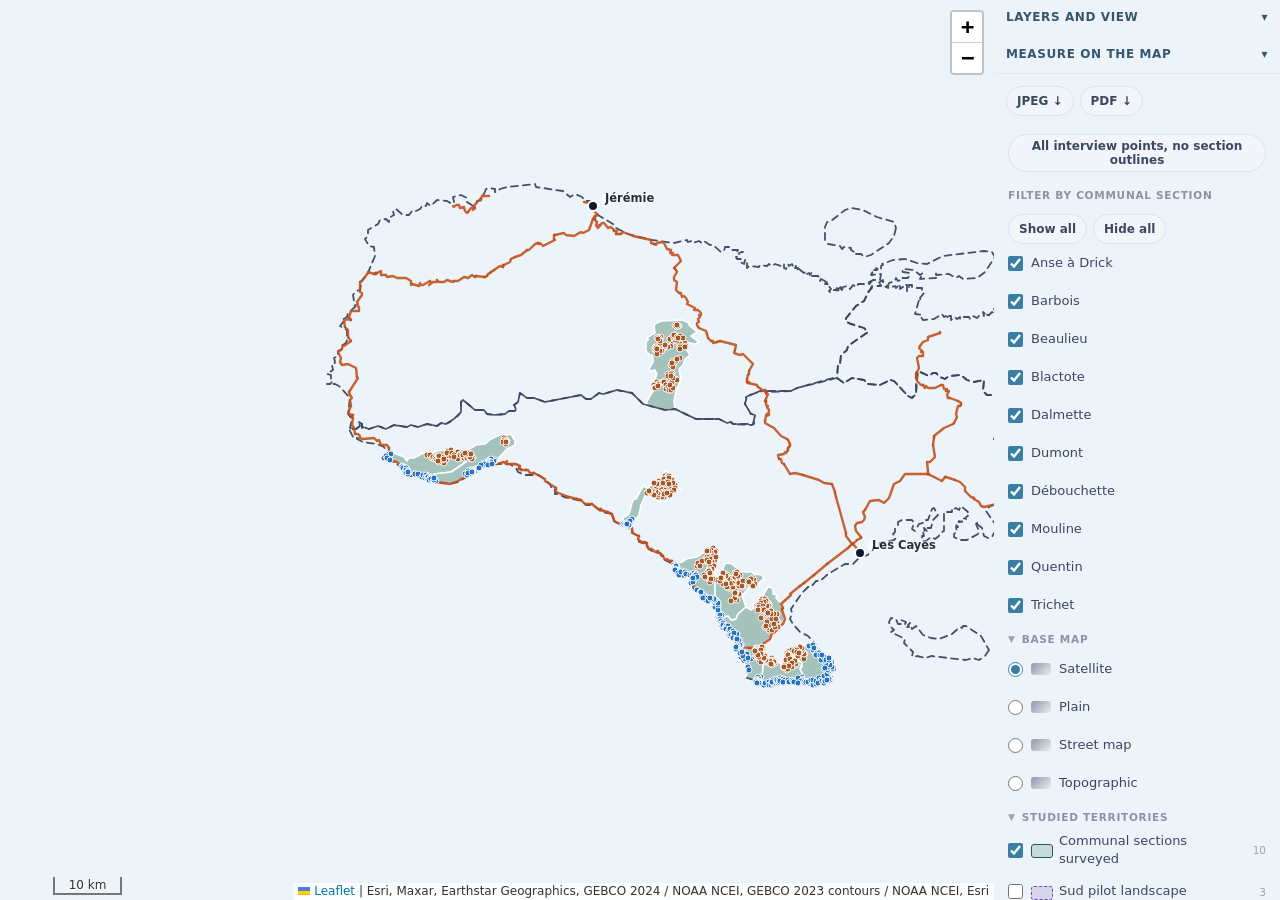
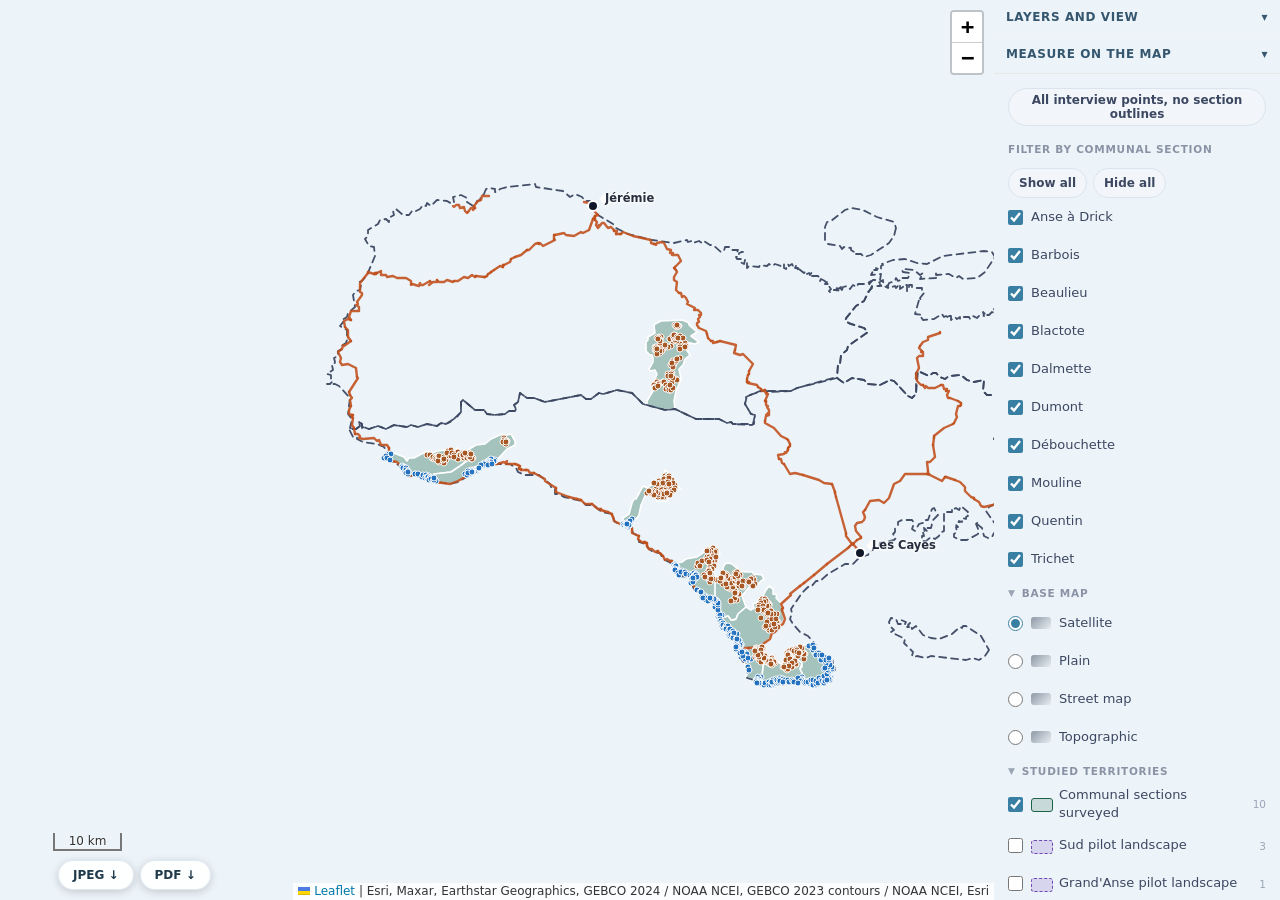
